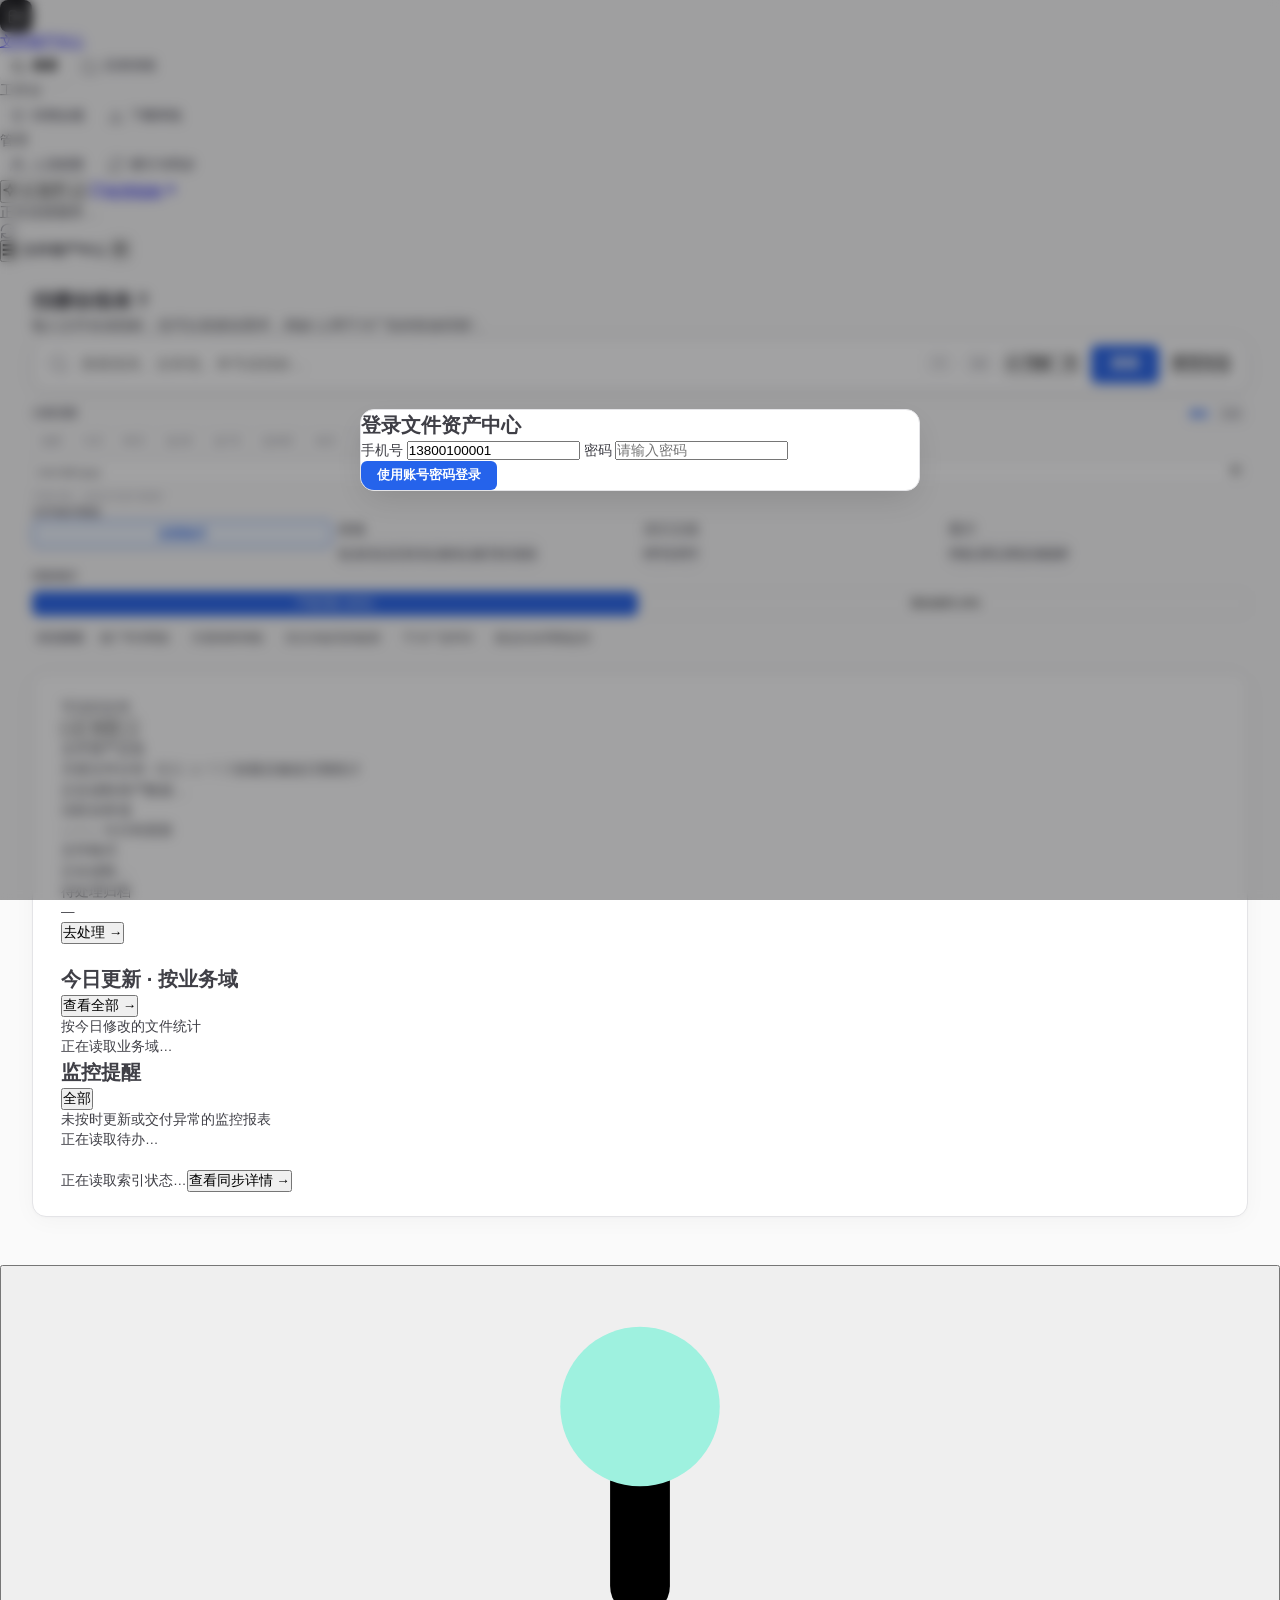
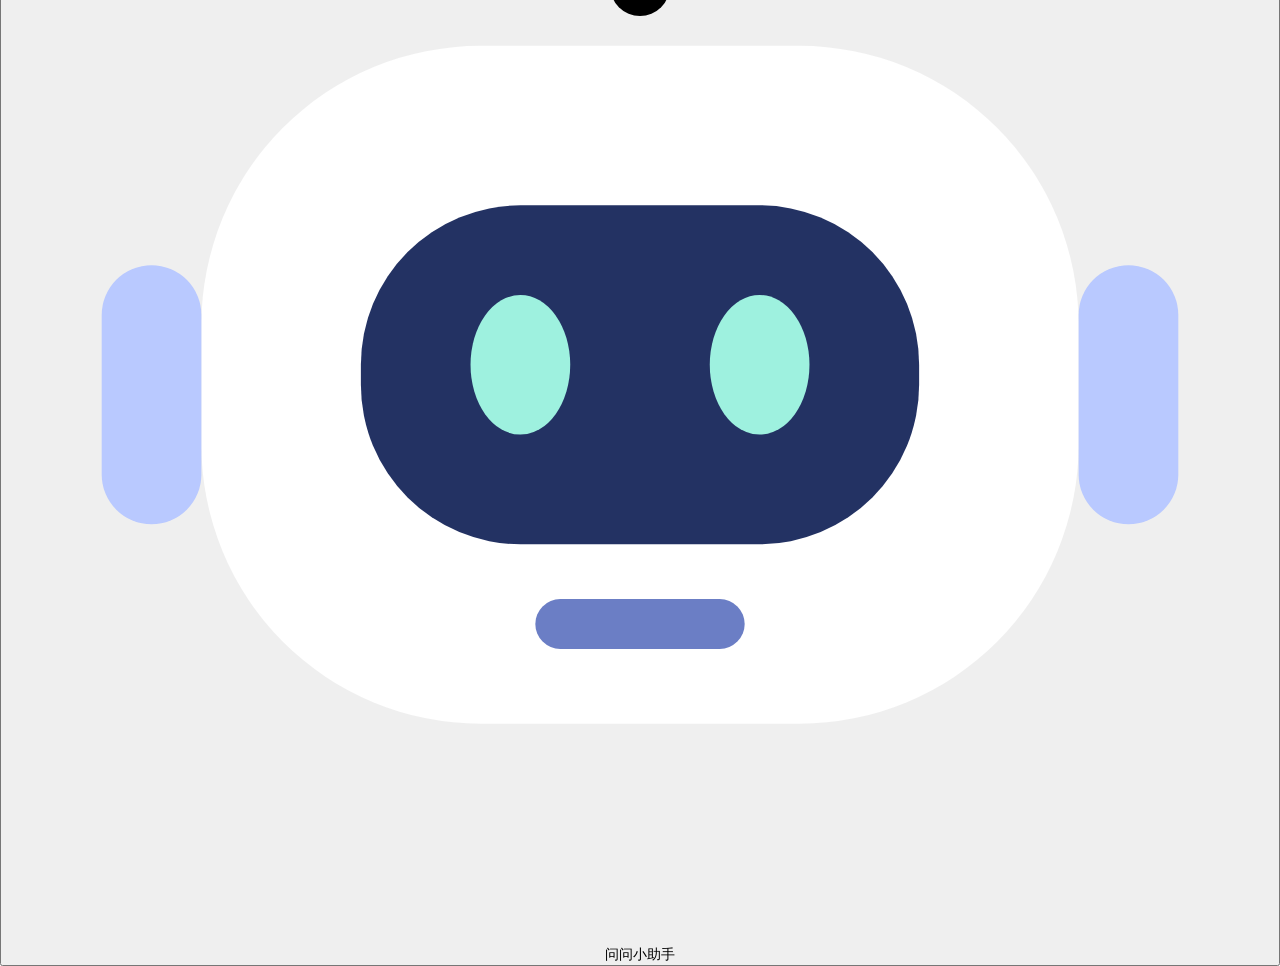
==== fast_file_finder/static/index.html @ 2db3a5d5 "refactor: 合并成员名单并按授权工作拆分人员权限页" ====
<!DOCTYPE html>
<html lang="zh-CN">
<head>
<meta charset="utf-8">
<meta name="viewport" content="width=device-width,initial-scale=1">
<title>企业文件资产中心</title>

<style>

:root {
  --canvas: #FAFAFA;
  --surface: #FFFFFF;
  --surface-subtle: #F4F4F5;
  --surface-hover: #F4F4F5;

  --ink: #18181B;
  --ink-secondary: #3F3F46;
  --muted: #71717A;
  --subtle: #A1A1AA;
  --faint: #D4D4D8;

  --line: #E4E4E7;
  --line-strong: #D4D4D8;
  --line-focus: var(--brand);

  --brand: #2563EB;
  --brand-hover: #1D4ED8;
  --brand-subtle: #EFF6FF;
  --brand-ring: rgba(37, 99, 235, 0.14);

  --success: #16A34A;
  --success-subtle: #F0FDF4;
  --success-line: #BBF7D0;

  --warning: #D97706;
  --warning-subtle: #FFFBEB;
  --warning-line: #FDE68A;

  --danger: #DC2626;
  --danger-subtle: #FEF2F2;
  --danger-line: #FECACA;

  --neutral-subtle: #F4F4F5;
  --neutral-line: #E4E4E7;

  --shadow-sm: 0 1px 2px rgba(0, 0, 0, 0.05);
  --shadow-md: 0 2px 8px rgba(0, 0, 0, 0.06);
  --shadow-lg: 0 12px 32px -8px rgba(0, 0, 0, 0.14);

  --radius-sm: 6px;
  --radius-md: 10px;
  --radius-lg: 14px;

  --font-sans: 'Inter', -apple-system, BlinkMacSystemFont, "Segoe UI", Roboto, "PingFang SC", "Microsoft YaHei", sans-serif;
  --font-mono: 'JetBrains Mono', SFMono-Regular, Menlo, Monaco, Consolas, monospace;
}

* { box-sizing: border-box; margin: 0; padding: 0; }
html, body {
  min-height: 100vh;
  background-color: var(--canvas);
  font-family: var(--font-sans);
  color: var(--ink-secondary);
  font-size: 13.5px;
  line-height: 1.5;
  -webkit-font-smoothing: antialiased;
}

button, input, select, textarea { font-family: inherit; font-size: inherit; outline: none; }
button { cursor: pointer; transition: all 0.12s ease; }
button:disabled { cursor: not-allowed; opacity: 0.5; }

/* 页面统一骨架 */
.app-root {
  min-height: 100vh;
  display: flex;
  flex-direction: column;
}

/* 1. 现代化极简顶栏 Header (56px, Linear/Vercel 级通透设计) */
.topbar {
  height: 56px;
  min-height: 56px;
  background: rgba(255, 255, 255, 0.9);
  backdrop-filter: blur(16px);
  -webkit-backdrop-filter: blur(16px);
  border-bottom: 1px solid var(--line);
  display: flex;
  align-items: center;
  justify-content: space-between;
  padding: 0 32px;
  position: sticky;
  top: 0;
  z-index: 90;
  box-shadow: 0 1px 3px rgba(15, 23, 42, 0.03);
}
.topbar-brand {
  display: flex;
  align-items: center;
  gap: 12px;
  user-select: none;
}
.brand-logo {
  width: 32px;
  height: 32px;
  background: linear-gradient(135deg, #18181B, #18181B);
  color: #FFF;
  border-radius: 8px;
  display: flex;
  align-items: center;
  justify-content: center;
  font-weight: 800;
  font-size: 14px;
  box-shadow: 0 2px 6px rgba(15, 23, 42, 0.18);
}
.brand-info h1 {
  font-size: 14px;
  font-weight: 700;
  color: var(--ink);
  letter-spacing: -0.2px;
}
.brand-info p {
  font-size: 11px;
  color: var(--muted);
}

/* 顶部唯一主导航 (Segmented Control) */
.nav-mode-tabs {
  display: flex;
  align-items: center;
  background: #EEF2F6;
  padding: 4px;
  border-radius: var(--radius-md);
  border: 1px solid var(--line);
  gap: 3px;
}
.nav-mode-btn {
  padding: 6px 16px;
  font-size: 12.5px;
  font-weight: 600;
  color: var(--muted);
  border: none;
  background: transparent;
  border-radius: var(--radius-sm);
  display: inline-flex;
  align-items: center;
  gap: 6px;
  position: relative;
  transition: all 0.15s ease;
}
.nav-mode-btn:hover { color: var(--ink); }
.nav-mode-btn.active {
  background: #FFFFFF;
  color: var(--brand);
  font-weight: 700;
  box-shadow: 0 2px 8px rgba(15, 23, 42, 0.06);
}
.nav-dot-badge {
  width: 6px; height: 6px;
  border-radius: 50%;
  background: var(--danger);
}

/* 顶栏右侧状态与操作 */
.topbar-actions {
  display: flex;
  align-items: center;
  gap: 12px;
}
.server-status-pill {
  display: inline-flex;
  align-items: center;
  gap: 6px;
  padding: 4px 10px;
  border-radius: 20px;
  font-size: 11.5px;
  font-weight: 600;
  background: var(--success-subtle);
  color: var(--success);
  border: 1px solid var(--success-line);
}
.status-indicator-dot {
  width: 7px; height: 7px;
  border-radius: 50%;
  background: var(--success);
  box-shadow: 0 0 0 2px rgba(5, 150, 105, 0.25);
}
.status-refresh-icon {
  border: none; background: transparent; color: var(--success); display: flex; align-items: center; cursor: pointer;
}
.btn-ai-header {
  height: 32px;
  padding: 0 12px;
  border-radius: var(--radius-sm);
  background: linear-gradient(135deg, #18181B, #18181B);
  color: #FFF;
  border: none;
  font-size: 12px;
  font-weight: 600;
  display: inline-flex;
  align-items: center;
  gap: 6px;
  cursor: pointer;
  box-shadow: 0 2px 6px rgba(15, 23, 42, 0.15);
  transition: all 0.15s;
}
.btn-ai-header:hover {
  transform: translateY(-1px);
  box-shadow: 0 4px 12px rgba(15, 23, 42, 0.25);
}
.btn-ai-header kbd {
  font-size: 10px;
  font-family: var(--font-mono);
  background: rgba(255, 255, 255, 0.18);
  padding: 1px 5px;
  border-radius: 4px;
}
.user-pill {
  display: inline-flex;
  align-items: center;
  gap: 6px;
  padding: 4px 12px;
  background: #FFFFFF;
  border: 1px solid var(--line);
  border-radius: 20px;
  font-size: 11.5px;
  box-shadow: var(--shadow-sm);
}
.user-avatar {
  width: 20px; height: 20px;
  border-radius: 50%;
  background: var(--brand);
  color: #FFF;
  display: flex;
  align-items: center;
  justify-content: center;
  font-size: 10px;
  font-weight: 700;
}
.user-role { font-size: 10px; color: var(--muted); background: #E4E4E7; padding: 1px 6px; border-radius: 4px; }
.user-logout { border: none; background: transparent; color: var(--muted); cursor: pointer; font-size: 11px; }
.user-logout:hover { color: var(--danger); }

/* 2. 主视口 Shell (自适应宽幅与呼吸感) */
.shell {
  flex: 1;
  display: flex;
  flex-direction: column;
  padding: 24px 32px 48px 32px;
  max-width: 1400px;
  width: 100%;
  margin: 0 auto;
}
.hidden { display: none !important; }

/* 3. 首页 · 智能搜索区 (Hero Focus 居中通栏) */
.search-hero-wrap {
  display: flex;
  flex-direction: column;
  gap: 12px;
  width: 100%;
  margin-bottom: 24px;
}
.command-search-frame {
  position: relative;
  height: 54px;
  background: #FFFFFF;
  border: 1px solid var(--line-strong);
  border-radius: var(--radius-lg);
  padding: 0 16px;
  display: flex;
  align-items: center;
  gap: 12px;
  box-shadow: 0 4px 20px -2px rgba(15, 23, 42, 0.05), 0 1px 3px rgba(15, 23, 42, 0.03);
  transition: all 0.2s ease;
}
.command-search-frame:focus-within {
  border-color: var(--line-focus);
  box-shadow: 0 0 0 4px var(--brand-ring), 0 8px 24px -4px rgba(37, 99, 235, 0.12);
}
.search-prefix-icon {
  width: 20px; height: 20px;
  fill: none;
  stroke: var(--subtle);
  stroke-width: 2;
  stroke-linecap: round;
  stroke-linejoin: round;
  flex-shrink: 0;
}
#q {
  flex: 1;
  border: none;
  background: transparent;
  font-size: 15px;
  font-family: inherit;
  color: var(--ink);
  font-weight: 500;
}
.search-clear {
  padding: 3px 7px;
  font-size: 11px;
  background: var(--surface-subtle);
  color: var(--subtle);
  border-radius: 4px;
  border: none;
  cursor: pointer;
}
.kbd-badge {
  font-family: var(--font-mono);
  font-size: 11px;
  padding: 3px 7px;
  background: var(--surface-subtle);
  border: 1px solid var(--line);
  border-radius: 5px;
  color: var(--muted);
  cursor: pointer;
}
.btn-filter-toggle {
  height: 36px;
  padding: 0 12px;
  border-radius: var(--radius-sm);
  border: 1px solid var(--line);
  background: var(--surface-subtle);
  color: var(--ink-secondary);
  font-size: 12px;
  font-weight: 600;
  display: inline-flex;
  align-items: center;
  gap: 6px;
  cursor: pointer;
  transition: all 0.12s;
}
.btn-filter-toggle svg { width: 14px; height: 14px; fill: none; stroke: currentColor; stroke-width: 2; }
.btn-filter-toggle:hover { background: #E4E4E7; }
.btn-hero-search {
  height: 38px;
  padding: 0 20px;
  border-radius: var(--radius-sm);
  background: var(--brand);
  color: #FFF;
  border: none;
  font-size: 13.5px;
  font-weight: 700;
  cursor: pointer;
  flex-shrink: 0;
  box-shadow: 0 2px 6px rgba(37, 99, 235, 0.25);
  transition: all 0.15s;
}
.btn-hero-search:hover {
  background: var(--brand-hover);
  transform: translateY(-1px);
  box-shadow: 0 4px 12px rgba(37, 99, 235, 0.35);
}

/* Filter 下拉 Popover (完整继承) */
.filter-popover {
  position: absolute;
  top: 48px;
  right: 0;
  width: 340px;
  background: #FFFFFF;
  border: 1px solid var(--line-strong);
  border-radius: var(--radius-lg);
  box-shadow: var(--shadow-lg);
  padding: 16px;
  z-index: 200;
  display: flex;
  flex-direction: column;
  gap: 12px;
}
.filter-popover-title {
  font-size: 11px;
  font-weight: 700;
  color: var(--muted);
  text-transform: uppercase;
  letter-spacing: 0.4px;
}
.filter-popover-grid {
  display: grid;
  grid-template-columns: repeat(4, 1fr);
  gap: 6px;
}
.popover-ext-btn {
  height: 28px;
  border-radius: var(--radius-sm);
  border: 1px solid var(--line);
  background: var(--surface-subtle);
  color: var(--ink-secondary);
  font-size: 11.5px;
  font-weight: 600;
}
.popover-ext-btn:hover { background: #E4E4E7; }
.popover-ext-btn.active {
  background: var(--brand-subtle);
  border-color: var(--brand);
  color: var(--brand);
  font-weight: 700;
}
.seg-pill-btn.active {
  background: var(--brand) !important;
  color: #FFF !important;
  border-color: var(--brand) !important;
}

/* 热搜推荐文字链 */
.search-prompts-bar {
  display: flex;
  align-items: center;
  gap: 10px;
  font-size: 12px;
  color: var(--subtle);
  padding: 0 4px;
  flex-wrap: wrap;
}
.prompt-label { font-size: 11.5px; color: var(--muted); font-weight: 600; flex-shrink: 0; }
.prompt-pill-link {
  background: transparent;
  border: none;
  color: var(--ink-secondary);
  cursor: pointer;
  font-size: 12px;
  padding: 2px 6px;
  border-radius: 4px;
  font-weight: 500;
  transition: all 0.12s;
}
.prompt-pill-link:hover { color: var(--brand); background: var(--brand-subtle); }

/* 4. 首页大屏文件数据统计驾驶舱 (Home Data Cockpit) */
.home-cockpit-wrap {
  background: #FFFFFF;
  border: 1px solid var(--line);
  border-radius: var(--radius-lg);
  padding: 24px 28px;
  box-shadow: 0 4px 24px -2px rgba(15, 23, 42, 0.04), 0 1px 3px rgba(15, 23, 42, 0.02);
  display: flex;
  flex-direction: column;
  gap: 20px;
  width: 100%;
}
.cockpit-header-bar {
  display: flex;
  align-items: center;
  justify-content: space-between;
}
.cockpit-title-group {
  display: flex;
  align-items: center;
  gap: 12px;
  flex-wrap: wrap;
}
.cockpit-badge {
  background: var(--brand-subtle);
  color: var(--brand);
  font-size: 11.5px;
  font-weight: 700;
  padding: 3px 9px;
  border-radius: 6px;
}
.cockpit-heading {
  font-size: 16px;
  font-weight: 800;
  color: var(--ink);
  letter-spacing: -0.3px;
}
.cockpit-sub {
  font-size: 12px;
  color: var(--muted);
}
.cockpit-actions {
  display: flex;
  gap: 8px;
}

/* 4 大核心 KPI 指标卡 (自适应横向分布，min-width: 0 杜绝截断) */
.cockpit-kpi-deck {
  display: grid;
  grid-template-columns: repeat(4, 1fr);
  gap: 16px;
  width: 100%;
}
.cockpit-kpi-card {
  min-width: 0;
  background: var(--surface);
  border: 1px solid var(--line);
  border-radius: var(--radius-md);
  padding: 18px;
  display: block;
  position: relative;
  overflow: hidden;
  box-shadow: var(--shadow-sm);
  transition: border-color 0.15s ease, background 0.15s ease;
}
.cockpit-kpi-card:hover {
  background: var(--surface);
  border-color: var(--line-strong);
  box-shadow: var(--shadow-sm);
  transform: none;
}
.cockpit-kpi-card::before { display: none; }

.kpi-card-inner {
  display: block;
  width: 100%;
  min-width: 0;
  padding-right: 38px;
}
.kpi-icon-pill {
  position: absolute;
  top: 18px;
  right: 18px;
  width: 30px;
  height: 30px;
  border-radius: 8px;
  display: flex;
  align-items: center;
  justify-content: center;
  background: var(--surface-subtle);
  color: var(--ink-secondary);
  flex-shrink: 0;
}
.kpi-icon-pill .icon { width: 15px; height: 15px; }
.kpi-title-text {
  font-size: 12px;
  font-weight: 500;
  color: var(--muted);
  white-space: nowrap;
}
.kpi-value-text {
  font-size: 26px;
  font-weight: 700;
  color: var(--ink);
  font-variant-numeric: tabular-nums;
  letter-spacing: -0.5px;
  line-height: 1.2;
  margin-top: 8px;
}
.kpi-sub-text {
  font-size: 11.5px;
  color: var(--subtle);
  margin-top: 6px;
  white-space: nowrap;
  overflow: hidden;
  text-overflow: ellipsis;
}

/* ECharts 图表容器 */
.cockpit-charts-grid {
  display: grid;
  grid-template-columns: 1.55fr 1fr;
  gap: 18px;
  width: 100%;
}
.chart-card-panel {
  min-width: 0;
  overflow: hidden;
  background: #FAFAFA;
  border: 1px solid var(--line);
  border-radius: var(--radius-lg);
  padding: 16px 18px;
  display: flex;
  flex-direction: column;
}
.chart-card-header {
  display: flex;
  align-items: center;
  justify-content: space-between;
  margin-bottom: 10px;
}
.chart-card-title {
  font-size: 13px;
  font-weight: 700;
  color: var(--ink);
  display: flex;
  align-items: center;
  gap: 6px;
}
.chart-hint-tag {
  font-size: 11px;
  color: var(--brand);
  background: var(--brand-subtle);
  padding: 3px 8px;
  border-radius: 999px;
  border: none;
  font-weight: 600;
  display: inline-flex;
  align-items: center;
  gap: 3px;
  white-space: nowrap;
}
.chart-hint-tag .icon { width: 11px; height: 11px; }

/* 直达矩阵卡片 (双行排版，彻底消除单行省略号) */
.cockpit-matrix-section {
  display: flex;
  flex-direction: column;
  gap: 12px;
}
.matrix-title {
  font-size: 12px;
  font-weight: 700;
  color: var(--ink);
}
.matrix-grid {
  display: grid;
  grid-template-columns: repeat(6, 1fr);
  gap: 10px;
  width: 100%;
}
.matrix-card-item {
  background: var(--surface);
  border: 1px solid var(--line);
  border-radius: var(--radius-md);
  padding: 10px 12px;
  display: flex;
  flex-direction: column;
  gap: 4px;
  cursor: pointer;
  transition: border-color 0.15s ease, background 0.15s ease;
  min-width: 0;
}
.matrix-card-item:hover {
  background: var(--surface-subtle);
  border-color: var(--line-strong);
  box-shadow: none;
  transform: none;
}
.matrix-item-left {
  display: flex;
  align-items: center;
  gap: 6px;
  min-width: 0;
}
.matrix-badge-icon { font-size: 13px; flex-shrink: 0; }
.matrix-item-name {
  font-size: 12px;
  font-weight: 700;
  color: var(--ink);
  white-space: nowrap;
  overflow: hidden;
  text-overflow: ellipsis;
}
.matrix-item-count {
  font-size: 11px;
  font-family: var(--font-mono);
  color: var(--muted);
  font-weight: 500;
  margin-left: 19px;
  font-variant-numeric: tabular-nums;
}

/* 5. 检索结果工作台 (Master-Detail 双流工业布局) */
.search-workspace-layout {
  display: flex;
  flex-direction: column;
  gap: 16px;
  width: 100%;
}
.search-status-bar {
  height: 42px;
  background: #FFFFFF;
  border: 1px solid var(--line);
  border-radius: var(--radius-md);
  padding: 0 18px;
  display: flex;
  align-items: center;
  justify-content: space-between;
  box-shadow: var(--shadow-sm);
}
.status-left {
  display: flex;
  align-items: center;
  gap: 12px;
  font-size: 12.5px;
  color: var(--muted);
}
.status-dot {
  width: 7px; height: 7px;
  border-radius: 50%;
  background: var(--success);
}
.timing-badge {
  font-family: var(--font-mono);
  color: var(--success);
  font-weight: 700;
}
.btn-back-cockpit {
  padding: 5px 12px;
  border-radius: var(--radius-sm);
  background: var(--surface-subtle);
  border: 1px solid var(--line);
  color: var(--ink-secondary);
  font-size: 12px;
  font-weight: 700;
  cursor: pointer;
  transition: all 0.12s;
}
.btn-back-cockpit:hover { background: #E4E4E7; color: var(--brand); }

/* Master-Detail 并排核心网格 */
.master-detail-grid {
  display: grid;
  grid-template-columns: minmax(0, 1.35fr) minmax(400px, 1fr);
  gap: 20px;
  align-items: start;
}
.results-stream-pane {
  display: flex;
  flex-direction: column;
  min-width: 0;
}
.inspector-detail-pane {
  display: flex;
  flex-direction: column;
  gap: 16px;
  min-width: 0;
}

/* 结果面板 */
.panel {
  background: #FFFFFF;
  border: 1px solid var(--line);
  border-radius: var(--radius-lg);
  box-shadow: var(--shadow-sm);
  overflow: hidden;
}
.results-header {
  padding: 14px 20px;
  border-bottom: 1px solid var(--line);
  display: flex;
  align-items: center;
  justify-content: space-between;
  gap: 12px;
  flex-wrap: wrap;
}
.results-header h3 {
  font-size: 13.5px;
  font-weight: 700;
  color: var(--ink);
}

/* 紧凑 60px 结果行 + 悬浮微动作胶囊 */
.result-card {
  min-height: 60px;
  display: grid;
  grid-template-columns: 36px minmax(0, 1fr) auto;
  column-gap: 14px;
  align-items: center;
  padding: 10px 16px;
  border-bottom: 1px solid var(--line);
  background: #FFFFFF;
  position: relative;
  cursor: pointer;
  transition: background 0.1s;
}
.result-card:hover { background: var(--canvas); }
.result-card.selected { background: var(--brand-subtle); }
.result-card.selected::before {
  content: '';
  position: absolute;
  left: 0;
  top: 10px;
  bottom: 10px;
  width: 3px;
  background: var(--brand);
  border-radius: 0 2px 2px 0;
}
.file-badge-icon {
  width: 36px;
  height: 24px;
  border-radius: 4px;
  display: flex;
  align-items: center;
  justify-content: center;
  font-size: 10px;
  font-weight: 700;
  font-family: var(--font-mono);
  margin-right: 14px;
  flex-shrink: 0;
}
.file-badge-icon.xlsx, .file-badge-icon.xls { background: #E6F4EA; color: #137333; }
.file-badge-icon.csv { background: #E8F0FE; color: #1A73E8; }
.file-badge-icon.other { background: #F1F3F4; color: #5F6368; }

.card-main {
  flex: 1;
  min-width: 0;
  display: flex;
  flex-direction: column;
  justify-content: center;
  gap: 2px;
}
.card-title-row {
  display: flex;
  align-items: center;
  gap: 8px;
  white-space: nowrap;
  overflow: hidden;
  min-width: 0;
}
.card-file-name {
  font-size: 13.5px;
  font-weight: 600;
  color: var(--ink);
  overflow: hidden;
  text-overflow: ellipsis;
  white-space: nowrap;
  min-width: 0;
  flex: 0 1 auto;
}
.result-card.selected .card-file-name { color: var(--brand); }
.badge-real-data {
  padding: 1px 6px;
  border-radius: 4px;
  font-size: 9.5px;
  font-weight: 700;
  background: #DCFCE7;
  color: #15803D;
  flex-shrink: 0;
}
.score-badge {
  padding: 1px 5px;
  border-radius: 3px;
  font-size: 9px;
  font-weight: 600;
  background: #F4F4F5;
  color: var(--muted);
  flex-shrink: 0;
}
.card-path-row {
  font-size: 11px;
  color: var(--subtle);
  white-space: nowrap;
  overflow: hidden;
  text-overflow: ellipsis;
  font-family: var(--font-mono);
}
.card-meta-row {
  display: flex;
  align-items: center;
  gap: 12px;
  font-size: 11.5px;
  color: var(--muted);
  white-space: nowrap;
  overflow: hidden;
  text-overflow: ellipsis;
}
.meta-time-badge { margin-left: 3px; color: var(--subtle); }
.match-tag { color: var(--subtle); font-size: 11px; }

/* 行尾操作列（固定图标位，不遮挡文件名） */
.card-actions {
  display: flex;
  align-items: center;
  gap: 2px;
  flex-shrink: 0;
  opacity: 0.55;
  transition: opacity 0.12s ease;
}
.result-card:hover .card-actions, .result-card:focus-within .card-actions, .result-card.selected .card-actions { opacity: 1; }
.card-actions button {
  width: 28px;
  height: 28px;
  padding: 0;
  display: inline-flex;
  align-items: center;
  justify-content: center;
  font-size: 11px;
  font-weight: 600;
  border-radius: var(--radius-sm);
  border: none;
  background: transparent;
  color: var(--muted);
  white-space: nowrap;
}
.card-actions button:hover {
  background: var(--surface-subtle);
  color: var(--ink);
}
.card-actions .btn-action-primary {
  color: var(--brand);
}
.card-actions .btn-action-primary:hover {
  background: var(--brand-subtle);
  color: var(--brand-hover);
}

/* 6. 右侧资产画像 Inspector (Detail) */
.inspector-card {
  min-height: 440px;
  display: flex;
  flex-direction: column;
}
.inspector-empty {
  padding: 56px 24px;
  text-align: center;
  color: var(--muted);
}
.inspector-active {
  display: flex;
  flex-direction: column;
  height: 100%;
}
.inspector-header {
  padding: 16px 20px 14px 20px;
  border-bottom: 1px solid var(--line);
  background: #FAFAFA;
  display: flex;
  flex-direction: column;
  gap: 10px;
}
.inspector-title-row {
  display: flex;
  align-items: flex-start;
  justify-content: space-between;
  gap: 10px;
}
.inspector-filename {
  font-size: 14px;
  font-weight: 700;
  color: var(--ink);
  line-height: 1.35;
  word-break: break-all;
}
.inspector-expand-btn {
  padding: 3px 8px;
  border: 1px solid var(--line);
  background: #FFF;
  border-radius: 4px;
  font-size: 11px;
}
.inspector-meta-row {
  display: flex;
  align-items: center;
  gap: 8px;
  font-size: 11.5px;
  color: var(--muted);
}
.dept-pill {
  background: #E4E4E7;
  color: #3F3F46;
  padding: 2px 8px;
  border-radius: 4px;
  font-weight: 600;
}
.inspector-quick-actions {
  display: flex;
  gap: 8px;
  margin-top: 4px;
}

.inspector-kpi-deck {
  display: grid;
  grid-template-columns: repeat(3, 1fr);
  gap: 10px;
  padding: 14px 20px;
  border-bottom: 1px solid var(--line);
  background: #FFF;
}
.inspector-kpi-tile {
  background: var(--surface-subtle);
  border-radius: var(--radius-sm);
  padding: 8px 12px;
  display: flex;
  flex-direction: column;
  gap: 2px;
}
.kpi-tile-label { font-size: 10.5px; color: var(--muted); font-weight: 600; }
.kpi-tile-val { font-size: 14px; font-weight: 700; color: var(--ink); font-family: var(--font-mono); }

.inspector-tabs-wrap {
  background: #F4F4F5;
  border-bottom: 1px solid var(--line);
  padding: 0 14px;
}
.inspector-tabs-bar {
  display: flex;
  align-items: center;
  gap: 4px;
  overflow-x: auto;
}
.sheet-tab-btn {
  height: 30px;
  padding: 0 14px;
  border-radius: 4px 4px 0 0;
  border: none;
  background: transparent;
  font-size: 11.5px;
  font-weight: 600;
  color: var(--muted);
  white-space: nowrap;
}
.sheet-tab-btn.active {
  background: #FFF;
  color: var(--brand);
  font-weight: 700;
}

.inspector-table-viewport {
  flex: 1;
  max-height: 280px;
  overflow: auto;
  background: #FFF;
}
.snippet-table {
  width: 100%;
  border-collapse: collapse;
  font-size: 11px;
}
.snippet-table th {
  position: sticky;
  top: 0;
  background: var(--surface-subtle);
  padding: 6px 8px;
  font-weight: 600;
  color: var(--muted);
  border-bottom: 1px solid var(--line-strong);
  border-right: 1px solid var(--line);
  white-space: nowrap;
  text-align: left;
}
.snippet-table td {
  padding: 6px 8px;
  border-bottom: 1px solid var(--line);
  border-right: 1px solid var(--line);
  color: var(--ink-secondary);
  white-space: nowrap;
  max-width: 140px;
  overflow: hidden;
  text-overflow: ellipsis;
  font-variant-numeric: tabular-nums;
}
.snippet-table tr:hover td { background: #FAFAFA; }

/* 盘库小部件与最近更新 */
.stat-sub-panel {
  padding: 16px 20px;
}
.stat-row {
  display: flex;
  align-items: center;
  justify-content: space-between;
  padding: 7px 0;
  border-bottom: 1px solid var(--line);
}
.stat-label { font-size: 12px; color: var(--muted); font-weight: 500; }
.stat-value { font-family: var(--font-mono); font-size: 13.5px; font-weight: 700; color: var(--ink); }

/* 7. 现代全高抽屉式 AI 助手浮层 (带全屏暗色毛玻璃遮罩，默认 100% 隐藏，绝不遮挡顶栏) */
.ai-drawer-overlay {
  position: fixed;
  inset: 0;
  background: rgba(15, 23, 42, 0.45);
  backdrop-filter: blur(8px);
  -webkit-backdrop-filter: blur(8px);
  z-index: 999;
  display: flex;
  justify-content: flex-end;
  transition: opacity 0.2s ease;
}
.ai-drawer-overlay.hidden {
  display: none !important;
}
.ai-slide-drawer {
  width: 460px;
  max-width: 90vw;
  height: 100vh;
  background: #FFFFFF;
  box-shadow: -10px 0 40px rgba(15, 23, 42, 0.18);
  display: flex;
  flex-direction: column;
  animation: slideInRight 0.2s cubic-bezier(0.16, 1, 0.3, 1);
  position: relative;
}
@keyframes slideInRight {
  from { transform: translateX(100%); }
  to { transform: translateX(0); }
}
.ai-drawer-header {
  padding: 16px 20px;
  background: linear-gradient(135deg, #18181B, #18181B);
  color: #FFF;
  display: flex;
  align-items: center;
  justify-content: space-between;
}
.ai-drawer-title-group {
  display: flex;
  align-items: center;
  gap: 10px;
}
.ai-star-badge {
  width: 32px;
  height: 32px;
  background: rgba(255, 255, 255, 0.12);
  border-radius: 8px;
  display: flex;
  align-items: center;
  justify-content: center;
  font-size: 18px;
}
.ai-header-title { font-size: 14px; font-weight: 700; color: #FFF; }
.ai-header-sub { font-size: 10.5px; color: #A1A1AA; margin-top: 1px; }
.ai-header-actions { display: flex; align-items: center; gap: 8px; }
.ai-head-btn {
  background: rgba(255, 255, 255, 0.15);
  color: #FFF;
  border: none;
  padding: 4px 10px;
  border-radius: 5px;
  font-size: 11px;
  font-weight: 600;
}
.ai-head-close-btn {
  background: transparent;
  color: #A1A1AA;
  border: none;
  font-size: 16px;
  padding: 2px 6px;
  cursor: pointer;
}
.ai-head-close-btn:hover { color: #FFF; }

.ai-drawer-body {
  flex: 1;
  overflow-y: auto;
  padding: 20px;
  display: flex;
  flex-direction: column;
  gap: 14px;
  background: #FAFAFA;
}
.ai-drawer-footer {
  padding: 14px 20px;
  background: #FFFFFF;
  border-top: 1px solid var(--line);
  display: flex;
  gap: 8px;
}

/* 8. 组织目录树、归档合规、权限、审批视图 (完整继承样式) */
.catalog-shell { display: flex; flex-direction: column; gap: 18px; width: 100%; }
.catalog-kpi-grid { display: grid; grid-template-columns: repeat(5, 1fr); gap: 16px; }
.catalog-kpi-card {
  background: #FFFFFF; border: 1px solid var(--line); border-radius: var(--radius-lg);
  padding: 16px 18px; display: flex; gap: 14px; box-shadow: var(--shadow-sm);
}
.kpi-icon-wrap {
  width: 42px; height: 42px; border-radius: 10px; display: flex; align-items: center; justify-content: center; font-size: 20px; flex-shrink: 0;
}
.kpi-icon-blue { background: #EFF6FF; }
.kpi-icon-green { background: #ECFDF5; }
.kpi-icon-purple { background: #F5F3FF; }
.kpi-icon-orange { background: #FFFBEB; }
.kpi-label { font-size: 12px; color: var(--muted); font-weight: 600; }
.kpi-value { font-size: 22px; font-weight: 800; color: var(--ink); font-family: var(--font-mono); }
.kpi-sub { font-size: 11.5px; color: var(--subtle); }

.catalog-main-layout { display: grid; grid-template-columns: 340px 1fr; gap: 18px; align-items: start; }
.tree-scroll-container { max-height: 600px; overflow-y: auto; padding: 10px 14px; font-size: 12px; }
.catalog-breadcrumb-bar { padding: 12px 16px; background: var(--surface-subtle); border-bottom: 1px solid var(--line); font-size: 12.5px; color: var(--muted); }
.catalog-table-container { overflow-x: auto; }
.catalog-table { width: 100%; table-layout: fixed; border-collapse: collapse; font-size: 12px; }
.catalog-table th { background: var(--surface-subtle); padding: 10px 12px; text-align: left; font-weight: 600; color: var(--muted); border-bottom: 1px solid var(--line-strong); white-space: nowrap; }
.catalog-table td { padding: 10px 12px; border-bottom: 1px solid var(--line); overflow: hidden; }
.catalog-table tr:hover td { background: var(--surface-subtle); }
.btn-table-action { padding: 0 7px; }
.catalog-pagination-bar { padding: 12px 18px; display: flex; align-items: center; justify-content: space-between; font-size: 12px; color: var(--muted); }

.archive-kpi-grid { display: grid; grid-template-columns: repeat(5, 1fr); gap: 14px; }
.filter-tabs-group { display: flex; gap: 8px; margin: 14px 0; }
.archive-task-grid { display: grid; grid-template-columns: repeat(auto-fill, minmax(290px, 1fr)); gap: 14px; }

/* 9. 模态框全量质感统一 */
.modal-overlay {
  position: fixed; inset: 0; background: rgba(15, 23, 42, 0.45); backdrop-filter: blur(6px);
  z-index: 1000; display: flex; align-items: center; justify-content: center; padding: 24px;
}
.modal-window, .modal-card {
  background: #FFFFFF; border-radius: var(--radius-lg); border: 1px solid var(--line);
  box-shadow: var(--shadow-lg); width: 100%; max-width: 560px; display: flex; flex-direction: column; overflow: hidden;
}
.modal-header, .modal-title { padding: 16px 22px; border-bottom: 1px solid var(--line); font-size: 14px; font-weight: 700; color: var(--ink); display: flex; justify-content: space-between; align-items: center; }
.modal-body { padding: 22px; display: flex; flex-direction: column; gap: 14px; max-height: 75vh; overflow-y: auto; }
.modal-btns { padding: 14px 22px; background: var(--surface-subtle); border-top: 1px solid var(--line); display: flex; align-items: center; justify-content: flex-end; gap: 8px; }
.btn-action-primary { background: var(--brand); color: #FFF; border: none; padding: 6px 16px; border-radius: var(--radius-sm); font-size: 12.5px; font-weight: 700; }
.btn-action-secondary { background: #FFF; color: var(--ink-secondary); border: 1px solid var(--line); padding: 6px 16px; border-radius: var(--radius-sm); font-size: 12.5px; font-weight: 600; }

/* ===== Quiet Data Utility 基础层 ===== */
/* 全局排印：数值 tabular-nums */
body, input, select, textarea { font-variant-numeric: tabular-nums; }
.stat-value, .kpi-value, .kpi-value-text, .kpi-tile-val, .page-info strong, .timing-badge { font-variant-numeric: tabular-nums; }

/* :focus-visible 全局规范 */
:focus-visible { outline: 2px solid var(--brand); outline-offset: 2px; }
button:focus:not(:focus-visible) { outline: none; }

/* SVG Sprite 图标系统 */
.icon { width: 16px; height: 16px; fill: none; stroke: currentColor; stroke-width: 2; stroke-linecap: round; stroke-linejoin: round; flex-shrink: 0; display: inline-block; vertical-align: -2px; }
.icon-sm { width: 13px; height: 13px; }
.icon-lg { width: 20px; height: 20px; }

/* KPI 统一新规范（驾驶舱 + 各视图通用） */
.cockpit-kpi-card, .catalog-kpi-card {
  background: var(--surface);
  border: 1px solid var(--line);
  border-radius: var(--radius-md);
  box-shadow: var(--shadow-sm);
  padding: 16px;
  transition: border-color 0.12s ease;
}
.cockpit-kpi-card { position: relative; padding: 14px 16px; }
.cockpit-kpi-card:hover, .catalog-kpi-card:hover { border-color: var(--line-strong); }
.cockpit-kpi-card::before { content: none; }
.kpi-icon-pill, .kpi-icon-wrap {
  width: 40px; height: 40px; border-radius: 8px;
  background: var(--surface-subtle);
  display: flex; align-items: center; justify-content: center;
  flex-shrink: 0; font-size: 0; color: var(--ink-secondary);
}
/* 首页 KPI：图标移到右上角，数值成为视觉主体 */
.cockpit-kpi-card .kpi-icon-pill {
  position: absolute; top: 14px; right: 14px;
  width: 26px; height: 26px; border-radius: 8px;
}
.cockpit-kpi-card .kpi-card-inner { display: block; padding-right: 32px; }
.kpi-icon-pill .icon, .kpi-icon-wrap .icon { width: 18px; height: 18px; }
.cockpit-kpi-card .kpi-icon-pill .icon { width: 15px; height: 15px; }
.kpi-title-text, .kpi-label, .kpi-label-text { font-size: 12px; font-weight: 500; color: var(--muted); }
.kpi-value-text, .kpi-value { font-size: 20px; font-weight: 700; color: var(--ink); font-family: var(--font-sans); line-height: 1.25; margin-top: 2px; font-variant-numeric: tabular-nums; }
.cockpit-kpi-card .kpi-value-text { font-size: 22px; letter-spacing: -0.5px; margin-top: 6px; }
.kpi-sub-text, .kpi-sub { font-size: 12px; font-weight: 400; color: var(--subtle); margin-top: 2px; }
.cockpit-kpi-card .kpi-sub-text { margin-top: 4px; font-size: 11.5px; padding-right: 20px; }

/* 查看明细可感知：右下角查看明细指示 + hover 反馈 */
.kpi-drill-tag {
  position: absolute; right: 14px; bottom: 12px;
  display: inline-flex; align-items: center; gap: 3px;
  font-size: 10.5px; font-weight: 600; color: var(--subtle);
  pointer-events: none; transition: color 0.15s ease;
}
.kpi-drill-tag .icon { width: 11px; height: 11px; transition: transform 0.15s ease; }
.cockpit-kpi-card:hover { border-color: var(--brand); box-shadow: var(--shadow-md); }
.cockpit-kpi-card:hover .kpi-drill-tag { color: var(--brand); }
.cockpit-kpi-card:hover .kpi-drill-tag .icon { transform: translateX(3px); }
.kpi-value.danger, .kpi-value-text.danger { color: var(--danger); }
/* 今日更新脉冲点 */
.pulse-dot-sm { display: inline-block; width: 6px; height: 6px; border-radius: 50%; background: var(--success); margin-left: 6px; vertical-align: 2px; animation: pulseSoft 2s ease-in-out infinite; }
@keyframes pulseSoft { 0%,100% { opacity: 1; } 50% { opacity: 0.35; } }

/* Segmented active 文字改 --ink */
.nav-mode-btn.active { color: var(--ink); }

/* 服务状态 pill 降级中性 */
.server-status-pill { background: var(--neutral-subtle); color: var(--muted); border: 1px solid var(--neutral-line); font-weight: 500; }
.status-indicator-dot { width: 7px; height: 7px; border-radius: 50%; background: var(--success); box-shadow: none; }
.status-refresh-icon { color: var(--muted); }

/* Toast 通知（补齐定义） */
.toast-container { position: fixed; bottom: 24px; left: 50%; transform: translateX(-50%); z-index: 1200; display: flex; flex-direction: column; align-items: center; gap: 8px; pointer-events: none; }
.toast-pill { display: inline-flex; align-items: center; gap: 8px; padding: 9px 14px; background: var(--surface); border: 1px solid var(--line); border-radius: var(--radius-md); box-shadow: var(--shadow-md); font-size: 12.5px; color: var(--ink-secondary); pointer-events: auto; animation: toastIn 0.18s ease; max-width: 420px; }
.toast-pill .icon { width: 14px; height: 14px; }
.toast-success { border-color: var(--success-line); }
.toast-success .icon { color: var(--success); }
.toast-error { border-color: var(--danger-line); }
.toast-error .icon { color: var(--danger); }
.toast-warn { border-color: var(--warning-line); }
.toast-warn .icon { color: var(--warning); }
.toast-info .icon { color: var(--muted); }
.toast-hiding { opacity: 0; transition: opacity 0.2s ease; }
@keyframes toastIn { from { opacity: 0; transform: translateY(-4px); } to { opacity: 1; transform: none; } }

/* 骨架屏与加载动画（补齐定义） */
.skeleton-box { background: linear-gradient(90deg, var(--surface-subtle) 25%, #EBEBEF 37%, var(--surface-subtle) 63%); background-size: 400% 100%; animation: skeletonFlow 1.4s ease infinite; border-radius: var(--radius-sm); }
@keyframes skeletonFlow { 0% { background-position: 100% 0; } 100% { background-position: 0 0; } }
.spinner-anim { display: inline-block; width: 14px; height: 14px; border: 2px solid var(--line-strong); border-top-color: transparent; border-radius: 50%; animation: spin 0.8s linear infinite; vertical-align: -2px; }
@keyframes spin { to { transform: rotate(360deg); } }
.skeleton-task-card { background: var(--surface); border: 1px solid var(--line); border-radius: var(--radius-md); padding: 16px; display: flex; flex-direction: column; gap: 8px; }

/* 分页条（补齐定义） */
.pagination-bar { display: flex; align-items: center; justify-content: space-between; padding: 12px 18px; font-size: 12px; color: var(--muted); flex-wrap: wrap; gap: 8px; }
.page-actions { display: flex; align-items: center; gap: 4px; flex-wrap: wrap; }
.page-btn { min-width: 28px; height: 28px; padding: 0 8px; border: 1px solid var(--line); background: var(--surface); color: var(--ink-secondary); border-radius: var(--radius-sm); font-size: 12px; font-weight: 500; display: inline-flex; align-items: center; justify-content: center; }
.page-btn:hover:not(:disabled) { border-color: var(--line-strong); background: var(--surface-subtle); }
.page-btn.active { background: var(--brand); border-color: var(--brand); color: #FFF; font-weight: 600; }
.page-btn:disabled { opacity: 0.45; cursor: not-allowed; }

/* 组织树（补齐定义） */
.tree-node-row { display: flex; align-items: center; gap: 6px; padding: 5px 8px; border-radius: var(--radius-sm); cursor: pointer; font-size: 12px; color: var(--ink-secondary); }
.tree-node-row:hover { background: var(--surface-subtle); }
.tree-node-row.selected { background: var(--brand-subtle); color: var(--brand); font-weight: 600; }
.tree-node-row.selected .badge-file-count { color: var(--brand); }
.tree-toggle-arrow { font-size: 9px; color: var(--muted); width: 16px; height: 16px; text-align: center; transition: transform 0.12s ease, color 0.12s ease, background 0.12s ease; display: inline-flex; align-items: center; justify-content: center; cursor: pointer; border-radius: 4px; }
.tree-toggle-arrow:hover { background: var(--surface-subtle); color: var(--brand); }
.tree-toggle-arrow.expanded { transform: rotate(90deg); }
.tree-toggle-arrow.leaf { visibility: hidden; }
.tree-node-icon { font-size: 13px; display: inline-flex; }
.tree-node-title { flex: 1; min-width: 0; overflow: hidden; text-overflow: ellipsis; white-space: nowrap; }
.badge-file-count { font-size: 11px; font-family: var(--font-mono); color: var(--muted); font-variant-numeric: tabular-nums; flex-shrink: 0; }
.badge-today-add { display: inline-flex; align-items: center; gap: 4px; font-size: 10.5px; color: var(--success); background: var(--success-subtle); border: 1px solid var(--success-line); padding: 1px 6px; border-radius: 4px; flex-shrink: 0; }
.badge-today-zero { font-size: 10.5px; color: var(--subtle); flex-shrink: 0; }
.pulse-green { width: 6px; height: 6px; border-radius: 50%; background: var(--success); display: inline-block; animation: pulseSoft 2s ease-in-out infinite; }

/* 目录面板与工具（补齐定义） */
.catalog-panel { background: var(--surface); border: 1px solid var(--line); border-radius: var(--radius-lg); overflow: hidden; box-shadow: var(--shadow-sm); }
.catalog-panel-header { padding: 14px 16px; border-bottom: 1px solid var(--line); display: flex; align-items: center; justify-content: space-between; gap: 10px; }
.catalog-panel-title { font-size: 13px; font-weight: 700; color: var(--ink); display: flex; align-items: center; gap: 6px; }
.catalog-panel-sub { font-size: 11.5px; color: var(--muted); margin-top: 2px; }
.tree-action-btns { display: flex; gap: 4px; }
.tree-tool-btn { height: 26px; padding: 0 10px; border: 1px solid var(--line); background: var(--surface); color: var(--ink-secondary); border-radius: var(--radius-sm); font-size: 11.5px; font-weight: 500; cursor: pointer; white-space: nowrap; }
.tree-tool-btn:hover { background: var(--surface-subtle); }
.tree-toolbar { padding: 10px 14px; border-bottom: 1px solid var(--line); display: flex; flex-direction: column; gap: 8px; }
.tree-search-box { display: flex; align-items: center; gap: 6px; background: var(--surface-subtle); border: 1px solid var(--line); border-radius: var(--radius-sm); padding: 0 8px; height: 30px; }
.tree-search-box input { flex: 1; border: none; background: transparent; font-size: 12px; color: var(--ink); outline: none; min-width: 0; }
.tree-controls-row { display: flex; align-items: center; justify-content: space-between; gap: 8px; }
.btn-filter-today { display: inline-flex; align-items: center; gap: 6px; height: 26px; padding: 0 10px; border: 1px solid var(--line); background: var(--surface); border-radius: var(--radius-sm); font-size: 11.5px; color: var(--ink-secondary); cursor: pointer; }
.btn-filter-today.active { border-color: var(--success-line); background: var(--success-subtle); color: var(--success); font-weight: 600; }
.catalog-detail-banner { border-bottom: 1px solid var(--line); }
.detail-header-row { padding: 10px 16px; display: flex; align-items: center; justify-content: space-between; gap: 10px; flex-wrap: wrap; }
.detail-dept-title { font-size: 14px; font-weight: 700; color: var(--ink); display: flex; align-items: center; gap: 8px; }
.detail-dept-title .icon { color: var(--ink-secondary); }
.detail-stat-pills { display: flex; gap: 6px; flex-wrap: wrap; }
.stat-pill { display: inline-flex; align-items: center; gap: 4px; font-size: 11.5px; color: var(--muted); background: var(--surface-subtle); border: 1px solid var(--neutral-line); padding: 2px 8px; border-radius: 4px; }
.stat-pill b { color: var(--ink); font-variant-numeric: tabular-nums; }
.stat-pill.green { background: var(--success-subtle); border-color: var(--success-line); color: var(--success); }
.stat-pill.green b { color: var(--success); }
.catalog-filter-bar { padding: 12px 16px; border-bottom: 1px solid var(--line); display: flex; align-items: center; justify-content: space-between; gap: 10px; flex-wrap: wrap; }
.filter-tab-pill { height: 28px; padding: 0 12px; border: 1px solid var(--line); background: var(--surface); color: var(--muted); border-radius: var(--radius-sm); font-size: 12px; font-weight: 500; cursor: pointer; }
.filter-tab-pill.active { background: var(--ink); border-color: var(--ink); color: #FFF; font-weight: 600; }
.file-search-mini { display: flex; align-items: center; gap: 6px; background: var(--surface-subtle); border: 1px solid var(--line); border-radius: var(--radius-sm); padding: 0 8px; height: 30px; }
.file-search-mini input { border: none; background: transparent; font-size: 12px; outline: none; color: var(--ink); min-width: 120px; }
.sort-select-pill { height: 30px; border: 1px solid var(--line); border-radius: var(--radius-sm); background: var(--surface); color: var(--ink-secondary); font-size: 12px; padding: 0 8px; }
select.sort-select-pill {
  appearance: none;
  -webkit-appearance: none;
  height: 28px;
  padding: 0 26px 0 10px;
  cursor: pointer;
  background-image: url("data:image/svg+xml;utf8,<svg xmlns='http://www.w3.org/2000/svg' width='12' height='12' viewBox='0 0 24 24' fill='none' stroke='%2371717A' stroke-width='2.5' stroke-linecap='round' stroke-linejoin='round'><polyline points='6 9 12 15 18 9'/></svg>");
  background-repeat: no-repeat;
  background-position: right 8px center;
}
select.sort-select-pill:hover { border-color: var(--line-strong); }
select.sort-select-pill:focus { border-color: var(--brand); outline: none; }
.th-sortable { cursor: pointer; user-select: none; }
.th-sortable:hover { color: var(--ink); }
.th-sortable.active { color: var(--brand); }
.th-sort-icon { font-size: 10px; margin-left: 2px; }
.file-cell-main { display: flex; align-items: center; gap: 10px; }
.badge-ext-icon { font-size: 10px; font-weight: 700; font-family: var(--font-mono); padding: 2px 6px; border-radius: 4px; flex-shrink: 0; }
.badge-ext-xlsx { background: var(--success-subtle); color: var(--success); }
.badge-ext-csv { background: var(--brand-subtle); color: var(--brand); }
.badge-ext-other { background: var(--neutral-subtle); color: var(--muted); }
.file-name-wrap { min-width: 0; }
.file-name-line { display: flex; align-items: center; gap: 6px; min-width: 0; }
.file-name-text { font-size: 12.5px; font-weight: 600; color: var(--ink); overflow: hidden; text-overflow: ellipsis; white-space: nowrap; }
.file-subpath-text { font-size: 11px; color: var(--subtle); overflow: hidden; text-overflow: ellipsis; white-space: nowrap; display: flex; align-items: center; gap: 4px; }
.tag-today-highlight { display: inline-flex; align-items: center; gap: 4px; font-size: 10.5px; color: var(--success); background: var(--success-subtle); border: 1px solid var(--success-line); padding: 1px 6px; border-radius: 4px; flex-shrink: 0; }
.tag-today-highlight .dot { width: 5px; height: 5px; border-radius: 50%; background: var(--success); }
.table-action-btns { display: flex; align-items: center; gap: 4px; }
.btn-table-action { height: 26px; padding: 0 10px; border: 1px solid var(--line); background: var(--surface); color: var(--ink-secondary); border-radius: var(--radius-sm); font-size: 11.5px; font-weight: 500; cursor: pointer; white-space: nowrap; display: inline-flex; align-items: center; gap: 4px; }
.btn-table-action:hover { background: var(--surface-subtle); border-color: var(--line-strong); }
.btn-table-action.primary { background: var(--brand); border-color: var(--brand); color: #FFF; font-weight: 600; }
.btn-table-action.danger { color: var(--danger); }
.breadcrumb-part { color: var(--muted); }
.breadcrumb-sep { color: var(--faint); margin: 0 2px; }

/* 归档视图（补齐定义） */
.archive-shell { display: flex; flex-direction: column; gap: 16px; width: 100%; }
.catalog-overview-grid { display: grid; grid-template-columns: repeat(5, 1fr); gap: 14px; }
.archive-kpi-card { background: var(--surface); border: 1px solid var(--line); border-radius: var(--radius-md); box-shadow: var(--shadow-sm); padding: 16px; }
.archive-action-bar { background: var(--surface); border: 1px solid var(--line); border-radius: var(--radius-md); padding: 12px 16px; display: flex; align-items: center; justify-content: space-between; gap: 12px; flex-wrap: wrap; }
.role-switch-wrap { display: flex; align-items: center; gap: 8px; font-size: 12px; color: var(--muted); flex-wrap: wrap; }
.role-switch-select { height: 30px; border: 1px solid var(--line); border-radius: var(--radius-sm); background: var(--surface); font-size: 12px; color: var(--ink-secondary); padding: 0 8px; }
.archive-subnav { display: flex; align-items: center; justify-content: space-between; gap: 10px; flex-wrap: wrap; }
.archive-tab-btn { height: 32px; padding: 0 14px; border: 1px solid var(--line); background: var(--surface); color: var(--muted); border-radius: var(--radius-sm); font-size: 12.5px; font-weight: 600; cursor: pointer; }
.archive-tab-btn.active { background: var(--ink); border-color: var(--ink); color: #FFF; }
.archive-task-card { background: var(--surface); border: 1px solid var(--line); border-radius: var(--radius-md); box-shadow: var(--shadow-sm); padding: 16px; display: flex; flex-direction: column; gap: 12px; position: relative; overflow: hidden; }
.task-card-accent-strip { position: absolute; top: 0; left: 0; right: 0; height: 3px; }
.archive-task-card.border-pending { border-color: var(--line); }
.archive-task-card.border-rejected { border-color: var(--line); }
.archive-task-card.border-submitted { border-color: var(--line); }
.archive-task-card.border-auto, .archive-task-card.border-approved { border-color: var(--line); }
.archive-task-card:hover { border-color: var(--line-strong); }
.task-card-header { display: flex; align-items: flex-start; justify-content: space-between; gap: 10px; }
.task-ticket-id { font-family: var(--font-mono); font-size: 11px; color: var(--brand); font-weight: 600; background: var(--brand-subtle); padding: 1px 6px; border-radius: 4px; }
.task-title-text { font-size: 13.5px; font-weight: 700; color: var(--ink); line-height: 1.4; }
.task-path-sub { font-size: 11px; color: var(--subtle); font-family: var(--font-mono); margin-top: 3px; overflow: hidden; text-overflow: ellipsis; white-space: nowrap; cursor: pointer; }
.task-meta-box { display: flex; flex-direction: column; gap: 4px; font-size: 11.5px; color: var(--muted); background: var(--surface-subtle); border-radius: var(--radius-sm); padding: 10px 12px; }
.task-meta-row { display: flex; align-items: center; justify-content: space-between; gap: 8px; flex-wrap: wrap; }
.user-avatar-tag { display: inline-flex; align-items: center; gap: 6px; }
.user-avatar-circle { width: 20px; height: 20px; border-radius: 50%; display: inline-flex; align-items: center; justify-content: center; font-size: 10px; font-weight: 700; flex-shrink: 0; }
.task-progress-container { display: flex; flex-direction: column; gap: 4px; }
.task-progress-bar-bg { height: 4px; background: var(--neutral-subtle); border-radius: 2px; overflow: hidden; }
.task-progress-bar-fill { height: 100%; border-radius: 2px; transition: width 0.3s; }
.task-status-pill { display: inline-flex; align-items: center; gap: 5px; font-size: 11px; font-weight: 600; padding: 3px 9px; border-radius: 4px; white-space: nowrap; }
.status-pill-pending { background: var(--danger-subtle); color: var(--danger); border: 1px solid var(--danger-line); }
.status-pill-rejected { background: var(--danger-subtle); color: var(--danger); border: 1px solid var(--danger-line); }
.status-pill-submitted { background: var(--warning-subtle); color: var(--warning); border: 1px solid var(--warning-line); }
.status-pill-auto, .status-pill-approved { background: var(--success-subtle); color: var(--success); border: 1px solid var(--success-line); }
.pulse-dot-mini { width: 6px; height: 6px; border-radius: 50%; display: inline-block; animation: pulseSoft 2s ease-in-out infinite; }
.task-proof-preview-box { display: flex; gap: 10px; background: var(--surface-subtle); border: 1px solid var(--line); border-radius: var(--radius-sm); padding: 10px; }
.proof-img-thumb-frame { width: 84px; height: 60px; border-radius: var(--radius-sm); overflow: hidden; border: 1px solid var(--line-strong); cursor: zoom-in; position: relative; flex-shrink: 0; background: #FFF; }
.proof-img-thumb-frame img { width: 100%; height: 100%; object-fit: cover; }
.proof-zoom-hint { position: absolute; inset: 0; background: rgba(24,24,27,0.45); color: #FFF; display: flex; align-items: center; justify-content: center; font-size: 11px; opacity: 0; transition: opacity 0.12s; }
.proof-img-thumb-frame:hover .proof-zoom-hint { opacity: 1; }
.task-actions-row { display: flex; align-items: center; gap: 8px; flex-wrap: wrap; }
.btn-archive-primary { height: 32px; padding: 0 14px; background: var(--brand); color: #FFF; border: none; border-radius: var(--radius-sm); font-size: 12px; font-weight: 600; cursor: pointer; display: inline-flex; align-items: center; gap: 6px; }
.btn-archive-primary:hover { background: var(--brand-hover); }
.rule-status-toggle { display: inline-flex; align-items: center; gap: 5px; font-size: 11px; font-weight: 600; padding: 2px 8px; border-radius: 4px; cursor: pointer; border: 1px solid transparent; }
.rule-status-toggle.active { background: var(--success-subtle); color: var(--success); border-color: var(--success-line); }
.rule-status-toggle.inactive { background: var(--neutral-subtle); color: var(--muted); border-color: var(--neutral-line); }

/* 模态框（补齐定义） */
.modal-footer { padding: 14px 22px; background: var(--surface-subtle); border-top: 1px solid var(--line); display: flex; align-items: center; justify-content: flex-end; gap: 8px; }
.modal-close-btn { border: none; background: transparent; color: var(--muted); font-size: 14px; cursor: pointer; width: 28px; height: 28px; border-radius: var(--radius-sm); display: inline-flex; align-items: center; justify-content: center; }
.modal-close-btn:hover { background: var(--surface-subtle); color: var(--ink); }
.task-meta-box.modal-meta { background: var(--surface-subtle); border-radius: var(--radius-sm); padding: 10px 12px; font-size: 12px; color: var(--ink-secondary); display: flex; flex-direction: column; gap: 4px; }
.upload-dropzone { border: 1.5px dashed var(--line-strong); border-radius: var(--radius-md); padding: 24px; text-align: center; cursor: pointer; background: var(--surface-subtle); transition: border-color 0.12s; }
.upload-dropzone:hover { border-color: var(--brand); }
.upload-preview-area { border: 1px solid var(--line); border-radius: var(--radius-md); padding: 12px; background: #FFF; }
.upload-preview-area img { max-width: 100%; max-height: 200px; border-radius: var(--radius-sm); border: 1px solid var(--line); }

/* AI 抽屉聊天（补齐定义） */
.ai-drawer-body { background: var(--canvas); }
.ai-chat-body { flex: 1; overflow-y: auto; padding: 20px; display: flex; flex-direction: column; gap: 14px; background: var(--canvas); }
.chat-msg { display: flex; gap: 10px; align-items: flex-start; }
.chat-msg.user { flex-direction: row-reverse; }
.msg-avatar { width: 30px; height: 30px; border-radius: 50%; background: var(--surface-subtle); border: 1px solid var(--line); display: flex; align-items: center; justify-content: center; flex-shrink: 0; color: var(--muted); }
.msg-bubble { max-width: 78%; padding: 10px 14px; border-radius: var(--radius-md); font-size: 12.5px; line-height: 1.65; color: var(--ink-secondary); background: var(--surface); border: 1px solid var(--line); box-shadow: var(--shadow-sm); word-break: break-word; }
.chat-msg.user .msg-bubble { background: var(--brand); border-color: var(--brand); color: #FFF; }
.ai-msg { display: flex; gap: 10px; align-items: flex-start; }
.ai-msg.user { flex-direction: row-reverse; }
.ai-msg .ai-avatar { width: 30px; height: 30px; border-radius: 50%; background: var(--brand-subtle); display: flex; align-items: center; justify-content: center; flex-shrink: 0; color: var(--brand); }
.ai-msg.user .ai-avatar { background: var(--ink); color: #FFF; }
.ai-bubble {
  max-width: 82%;
  padding: 10px 14px;
  border-radius: var(--radius-md);
  font-size: 12.5px;
  line-height: 1.7;
  color: var(--ink-secondary);
  background: var(--surface);
  border: 1px solid var(--line);
  box-shadow: var(--shadow-sm);
  word-break: break-word;
}
.ai-msg.user .ai-bubble { background: var(--brand); border-color: var(--brand); color: #FFF; }
.ai-bubble b, .ai-bubble strong { color: var(--ink); font-weight: 600; }
.ai-matched-card { display: flex; flex-direction: column; align-items: stretch; gap: 8px; background: var(--surface); border: 1px solid var(--line); border-radius: var(--radius-sm); padding: 10px 12px; }
.ai-card-main { display: flex; align-items: center; gap: 8px; min-width: 0; flex: 1 1 auto; }
.ai-file-badge { font-size: 10px; font-weight: 700; font-family: var(--font-mono); padding: 2px 6px; border-radius: 4px; flex-shrink: 0; }
.ai-file-info { min-width: 0; flex: 1 1 auto; }
.ai-file-title { font-size: 12.5px; font-weight: 600; color: var(--ink); overflow: hidden; text-overflow: ellipsis; white-space: nowrap; }
.ai-file-meta { font-size: 11px; color: var(--subtle); overflow: hidden; text-overflow: ellipsis; white-space: nowrap; display: flex; align-items: center; gap: 4px; }
.ai-card-actions { display: flex; gap: 6px; flex-shrink: 0; flex-wrap: wrap; }
.ai-btn-analyze, .ai-btn-download, .ai-btn-copy { height: 24px; padding: 0 8px; font-size: 11px; border: 1px solid var(--line); background: var(--surface); color: var(--ink-secondary); border-radius: var(--radius-sm); cursor: pointer; white-space: nowrap; display: inline-flex; align-items: center; gap: 4px; text-decoration: none; }
.ai-btn-analyze:hover, .ai-btn-download:hover, .ai-btn-copy:hover { background: var(--surface-subtle); }
.chip-btn { height: 26px; padding: 0 12px; border-radius: 999px; border: 1px solid var(--line); background: var(--surface); color: var(--ink-secondary); font-size: 11.5px; font-weight: 500; cursor: pointer; display: inline-flex; align-items: center; gap: 4px; }
.chip-btn:hover { background: var(--surface-subtle); }

/* AI 推测卡（补齐定义） */
.ai-guess-card { margin: 16px; background: var(--surface); border: 1px solid var(--line); border-radius: var(--radius-md); padding: 16px; }
.ai-guess-head { display: flex; gap: 10px; align-items: flex-start; }
.ai-guess-body { font-size: 12.5px; color: var(--ink-secondary); line-height: 1.65; }
.ai-guess-tags { display: flex; flex-wrap: wrap; gap: 6px; align-items: center; }

/* 下载审批表格（补齐定义） */
.ap-table { width: 100%; border-collapse: collapse; font-size: 12px; }
.ap-table th { background: var(--surface-subtle); padding: 10px 14px; text-align: left; font-weight: 600; color: var(--muted); border-bottom: 1px solid var(--line-strong); white-space: nowrap; }
.ap-table td { padding: 10px 14px; border-bottom: 1px solid var(--line); color: var(--ink-secondary); vertical-align: top; }
.ap-table tr:hover td { background: var(--surface-subtle); }
.ap-status { display: inline-flex; align-items: center; font-size: 11px; font-weight: 600; padding: 2px 8px; border-radius: 4px; }
.ap-status.pending { background: var(--warning-subtle); color: var(--warning); border: 1px solid var(--warning-line); }
.ap-status.approved { background: var(--success-subtle); color: var(--success); border: 1px solid var(--success-line); }
.ap-status.rejected { background: var(--danger-subtle); color: var(--danger); border: 1px solid var(--danger-line); }
.copy-path-btn { font-size: 11px; color: var(--muted); border: none; background: transparent; cursor: pointer; padding: 2px 4px; border-radius: 4px; }
.copy-path-btn:hover { color: var(--brand); background: var(--brand-subtle); }

/* 徽章统一 11px/500 */
.badge-real-data, .score-badge, .cockpit-badge { font-size: 11px; font-weight: 500; border-radius: 4px; }
.badge-real-data { padding: 2px 8px; background: var(--success-subtle); color: var(--success); border: 1px solid var(--success-line); }
.cockpit-badge { padding: 2px 8px; background: var(--brand-subtle); color: var(--brand); }

/* 筛选激活态 */
.btn-filter-toggle.has-active-filters { border-color: var(--brand); background: var(--brand-subtle); color: var(--brand); }
.filter-count-badge { display: inline-flex; align-items: center; justify-content: center; min-width: 16px; height: 16px; border-radius: 999px; background: var(--brand); color: #FFF; font-size: 10px; font-weight: 600; padding: 0 4px; }

/* 快捷筛选条（搜索框下方） */
.qf-strip { display: flex; align-items: center; gap: 12px; flex-wrap: wrap; margin-top: 10px; padding: 7px 12px; background: var(--surface); border: 1px solid var(--line); border-radius: 10px; }
.qf-group { display: flex; align-items: center; gap: 5px; flex-wrap: wrap; }
.qf-label { font-size: 11px; color: var(--muted); font-weight: 500; margin-right: 2px; white-space: nowrap; }
.qf-chip { height: 22px; padding: 0 9px; font-size: 11px; font-weight: 500; border: 1px solid var(--line); border-radius: 6px; background: #FFF; color: var(--ink-secondary); cursor: pointer; display: inline-flex; align-items: center; gap: 4px; white-space: nowrap; transition: border-color .12s, color .12s, background .12s; }
.qf-chip:hover { border-color: #93C5FD; color: var(--brand); }
.qf-chip.active { background: var(--brand-subtle); border-color: var(--brand); color: var(--brand); font-weight: 600; }
.qf-divider { width: 1px; height: 14px; background: var(--line-strong); flex: none; }

/* 搜索历史下拉 */
.search-history-dd { position: absolute; top: calc(100% + 6px); left: 0; right: 0; z-index: 60; background: var(--surface); border: 1px solid var(--line); border-radius: var(--radius-md); box-shadow: var(--shadow-lg); overflow: hidden; }
.search-history-item { display: flex; align-items: center; gap: 8px; padding: 7px 12px; font-size: 12.5px; color: var(--ink-secondary); cursor: pointer; }
.search-history-item:hover { background: var(--surface-subtle); }
.search-history-item .sh-text { flex: 1; min-width: 0; overflow: hidden; text-overflow: ellipsis; white-space: nowrap; }
.search-history-item .sh-remove { border: none; background: transparent; color: var(--muted); cursor: pointer; padding: 2px; border-radius: 4px; display: inline-flex; }
.search-history-item .sh-remove:hover { color: var(--danger); background: var(--danger-subtle); }
.search-history-empty { padding: 10px 12px; font-size: 12px; color: var(--muted); }

/* 结果头部已激活筛选 chips */
.active-filter-chip { display: inline-flex; align-items: center; gap: 4px; height: 22px; padding: 0 8px; font-size: 11px; font-weight: 500; border-radius: 6px; background: var(--brand-subtle); border: 1px solid var(--brand); color: var(--brand); cursor: pointer; white-space: nowrap; transition: background .12s; }
.active-filter-chip:hover { background: #DBEAFE; }
.active-filter-chip svg { width: 11px; height: 11px; }

/* 响应式：窄屏筛选条分组自然换行 */
@media (max-width: 768px) {
  .qf-strip { gap: 8px; padding: 8px 10px; }
  .qf-divider { display: none; }
}

/* AI 按钮改纯 ink 实底 */
.btn-ai-header { background: #18181B; box-shadow: none; }
.btn-ai-header:hover { background: #000; box-shadow: none; transform: none; }

/* 删除按钮 hover 上浮 */
.btn-hero-search:hover { transform: none; box-shadow: none; }
.matrix-card-item:hover { transform: none; }
.cockpit-kpi-card:hover { transform: none; box-shadow: var(--shadow-sm); }

/* AI 抽屉头部白底下边框 */
.ai-drawer-header { background: var(--surface); color: var(--ink); border-bottom: 1px solid var(--line); }
.ai-header-title { color: var(--ink); }
.ai-header-sub { color: var(--muted); }
.ai-star-badge { background: var(--brand-subtle); color: var(--brand); }
.ai-head-btn { background: var(--surface-subtle); color: var(--ink-secondary); border: 1px solid var(--line); }
.ai-head-close-btn { color: var(--muted); }
.ai-head-close-btn:hover { color: var(--ink); }

/* 遮罩统一 */
.ai-drawer-overlay, .modal-overlay { background: rgba(24, 24, 27, 0.4); backdrop-filter: blur(6px); -webkit-backdrop-filter: blur(6px); }

/* 响应式断点 */
@media (max-width: 1280px) {
  .brand-info p { display: none; }
  .nav-mode-btn { padding: 6px 10px; }
  .cockpit-charts-grid { grid-template-columns: 1fr; }
  .catalog-kpi-grid, .catalog-overview-grid { grid-template-columns: repeat(3, 1fr); }
}
@media (max-width: 1024px) {
  .master-detail-grid { grid-template-columns: 1fr; }
  .inspector-detail-pane { order: 2; }
  .cockpit-kpi-deck { grid-template-columns: repeat(2, 1fr); }
  .catalog-kpi-grid, .catalog-overview-grid { grid-template-columns: repeat(2, 1fr); }
  .matrix-grid { grid-template-columns: repeat(3, 1fr); }
  .catalog-main-layout { grid-template-columns: 1fr; }
  .tree-scroll-container { max-height: 40vh; }
  .archive-task-grid { grid-template-columns: 1fr; }
}
@media (max-width: 768px) {
  .topbar { flex-wrap: wrap; height: auto; min-height: 56px; padding: 8px 16px; gap: 8px; }
  .nav-mode-tabs { overflow-x: auto; max-width: 100%; }
  .cockpit-kpi-deck { grid-template-columns: 1fr; }
  .catalog-kpi-grid, .catalog-overview-grid { grid-template-columns: 1fr; }
  .catalog-table-container, .ap-table-wrap { overflow-x: auto; }
  .shell { padding: 16px; }
}

</style>
<link rel="stylesheet" href="/static/portal.css?v=20261123-permission-tabs">
<link rel="stylesheet" href="/static/ui.css?v=20261108-robot">
</head>
<body>

<!-- SVG Sprite 图标库 (Lucide 风格) -->
<svg xmlns="http://www.w3.org/2000/svg" style="display:none">
  <symbol id="i-search" viewBox="0 0 24 24"><circle cx="11" cy="11" r="8"/><line x1="21" y1="21" x2="16.65" y2="16.65"/></symbol>
  <symbol id="i-folder" viewBox="0 0 24 24"><path d="M22 19a2 2 0 0 1-2 2H4a2 2 0 0 1-2-2V5a2 2 0 0 1 2-2h5l2 3h9a2 2 0 0 1 2 2z"/></symbol>
  <symbol id="i-clipboard" viewBox="0 0 24 24"><path d="M16 4h2a2 2 0 0 1 2 2v14a2 2 0 0 1-2 2H6a2 2 0 0 1-2-2V6a2 2 0 0 1 2-2h2"/><rect x="8" y="2" width="8" height="4" rx="1"/></symbol>
  <symbol id="i-shield" viewBox="0 0 24 24"><path d="M12 22s8-4 8-10V5l-8-3-8 3v7c0 6 8 10 8 10z"/></symbol>
  <symbol id="i-users" viewBox="0 0 24 24"><path d="M17 21v-2a4 4 0 0 0-4-4H5a4 4 0 0 0-4 4v2"/><circle cx="9" cy="7" r="4"/><path d="M23 21v-2a4 4 0 0 0-3-3.87"/><path d="M16 3.13a4 4 0 0 1 0 7.75"/></symbol>
  <symbol id="i-filter" viewBox="0 0 24 24"><polygon points="22 3 2 3 10 12.46 10 19 14 21 14 12.46 22 3"/></symbol>
  <symbol id="i-x" viewBox="0 0 24 24"><line x1="18" y1="6" x2="6" y2="18"/><line x1="6" y1="6" x2="18" y2="18"/></symbol>
  <symbol id="i-refresh" viewBox="0 0 24 24"><path d="M21.5 2v6h-6M2.5 22v-6h6"/><path d="M2 11.5a10 10 0 0 1 18.8-4.3M22 12.5a10 10 0 0 1-18.8 4.2"/></symbol>
  <symbol id="i-sparkles" viewBox="0 0 24 24"><path d="M12 3l1.9 5.8a2 2 0 0 0 1.3 1.3L21 12l-5.8 1.9a2 2 0 0 0-1.3 1.3L12 21l-1.9-5.8a2 2 0 0 0-1.3-1.3L3 12l5.8-1.9a2 2 0 0 0 1.3-1.3L12 3z"/></symbol>
  <symbol id="i-folder-open" viewBox="0 0 24 24"><path d="M6 14l1.5-4.5A2 2 0 0 1 9.4 8h11.2a1 1 0 0 1 .9 1.4L19 16"/><path d="M2 20a2 2 0 0 1 2-2h16a2 2 0 0 1 2 2"/><path d="M6 14h13l2 4"/></symbol>
  <symbol id="i-trending-up" viewBox="0 0 24 24"><polyline points="23 6 13.5 15.5 8.5 10.5 1 18"/><polyline points="17 6 23 6 23 12"/></symbol>
  <symbol id="i-building" viewBox="0 0 24 24"><rect x="4" y="2" width="16" height="20" rx="2"/><line x1="9" y1="7" x2="10" y2="7"/><line x1="14" y1="7" x2="15" y2="7"/><line x1="9" y1="12" x2="10" y2="12"/><line x1="14" y1="12" x2="15" y2="12"/><path d="M9 22v-4h6v4"/></symbol>
  <symbol id="i-shield-check" viewBox="0 0 24 24"><path d="M12 22s8-4 8-10V5l-8-3-8 3v7c0 6 8 10 8 10z"/><polyline points="9 12 11 14 15 10"/></symbol>
  <symbol id="i-bar-chart" viewBox="0 0 24 24"><line x1="12" y1="20" x2="12" y2="10"/><line x1="18" y1="20" x2="18" y2="4"/><line x1="6" y1="20" x2="6" y2="16"/></symbol>
  <symbol id="i-pie-chart" viewBox="0 0 24 24"><path d="M21.21 15.89A10 10 0 1 1 8 2.83"/><path d="M22 12A10 10 0 0 0 12 2v10z"/></symbol>
  <symbol id="i-database" viewBox="0 0 24 24"><ellipse cx="12" cy="5" rx="9" ry="3"/><path d="M21 12c0 1.66-4 3-9 3s-9-1.34-9-3"/><path d="M3 5v14c0 1.66 4 3 9 3s9-1.34 9-3V5"/></symbol>
  <symbol id="i-clock" viewBox="0 0 24 24"><circle cx="12" cy="12" r="10"/><polyline points="12 6 12 12 16 14"/></symbol>
  <symbol id="i-inbox" viewBox="0 0 24 24"><polyline points="22 12 16 12 14 15 10 15 8 12 2 12"/><path d="M5.45 5.11L2 12v6a2 2 0 0 0 2 2h16a2 2 0 0 0 2-2v-6l-3.45-6.89A2 2 0 0 0 16.76 4H7.24a2 2 0 0 0-1.79 1.11z"/></symbol>
  <symbol id="i-zap" viewBox="0 0 24 24"><polygon points="13 2 3 14 12 14 11 22 21 10 12 10 13 2"/></symbol>
  <symbol id="i-network" viewBox="0 0 24 24"><rect x="9" y="2" width="6" height="6" rx="1"/><rect x="2" y="16" width="6" height="6" rx="1"/><rect x="16" y="16" width="6" height="6" rx="1"/><path d="M12 8v4M5 16v-2h14v2"/></symbol>
  <symbol id="i-arrow-up" viewBox="0 0 24 24"><line x1="12" y1="19" x2="12" y2="5"/><polyline points="5 12 12 5 19 12"/></symbol>
  <symbol id="i-arrow-down" viewBox="0 0 24 24"><line x1="12" y1="5" x2="12" y2="19"/><polyline points="19 12 12 19 5 12"/></symbol>
  <symbol id="i-chevron-left" viewBox="0 0 24 24"><polyline points="15 18 9 12 15 6"/></symbol>
  <symbol id="i-chevron-right" viewBox="0 0 24 24"><polyline points="9 18 15 12 9 6"/></symbol>
  <symbol id="i-chevron-down" viewBox="0 0 24 24"><polyline points="6 9 12 15 18 9"/></symbol>
  <symbol id="i-check-circle" viewBox="0 0 24 24"><path d="M22 11.08V12a10 10 0 1 1-5.93-9.14"/><polyline points="22 4 12 14.01 9 11.01"/></symbol>
  <symbol id="i-alert" viewBox="0 0 24 24"><circle cx="12" cy="12" r="10"/><line x1="12" y1="8" x2="12" y2="12"/><line x1="12" y1="16" x2="12.01" y2="16"/></symbol>
  <symbol id="i-info" viewBox="0 0 24 24"><circle cx="12" cy="12" r="10"/><line x1="12" y1="16" x2="12" y2="12"/><line x1="12" y1="8" x2="12.01" y2="8"/></symbol>
  <symbol id="i-file-text" viewBox="0 0 24 24"><path d="M14 2H6a2 2 0 0 0-2 2v16a2 2 0 0 0 2 2h12a2 2 0 0 0 2-2V8z"/><polyline points="14 2 14 8 20 8"/><line x1="16" y1="13" x2="8" y2="13"/><line x1="16" y1="17" x2="8" y2="17"/></symbol>
  <symbol id="i-download" viewBox="0 0 24 24"><path d="M21 15v4a2 2 0 0 1-2 2H5a2 2 0 0 1-2-2v-4"/><polyline points="7 10 12 15 17 10"/><line x1="12" y1="15" x2="12" y2="3"/></symbol>
  <symbol id="i-plus" viewBox="0 0 24 24"><line x1="12" y1="5" x2="12" y2="19"/><line x1="5" y1="12" x2="19" y2="12"/></symbol>
  <symbol id="i-arrow-up-right" viewBox="0 0 24 24"><line x1="7" y1="17" x2="17" y2="7"/><polyline points="7 7 17 7 17 17"/></symbol>
  <symbol id="i-sliders" viewBox="0 0 24 24"><line x1="4" y1="21" x2="4" y2="14"/><line x1="4" y1="10" x2="4" y2="3"/><line x1="12" y1="21" x2="12" y2="12"/><line x1="12" y1="8" x2="12" y2="3"/><line x1="20" y1="21" x2="20" y2="16"/><line x1="20" y1="12" x2="20" y2="3"/><line x1="1" y1="14" x2="7" y2="14"/><line x1="9" y1="8" x2="15" y2="8"/><line x1="17" y1="16" x2="23" y2="16"/></symbol>
  <symbol id="i-eye" viewBox="0 0 24 24"><path d="M2 12s3.6-7 10-7 10 7 10 7-3.6 7-10 7-10-7-10-7z"/><circle cx="12" cy="12" r="3"/></symbol>
  <symbol id="i-copy" viewBox="0 0 24 24"><rect x="9" y="9" width="12" height="12" rx="2"/><path d="M5 15H4a2 2 0 0 1-2-2V4a2 2 0 0 1 2-2h9a2 2 0 0 1 2 2v1"/></symbol>
  <symbol id="i-link" viewBox="0 0 24 24"><path d="M10 13a5 5 0 0 0 7.5.5l3-3a5 5 0 0 0-7-7l-1.7 1.7"/><path d="M14 11a5 5 0 0 0-7.5-.5l-3 3a5 5 0 0 0 7 7l1.7-1.7"/></symbol>
</svg>

<div class="app-root">
  <!-- 1. 全局唯一定制顶栏 (彻底告别双重导航与右上角遮挡) -->
<aside class="portal-sidebar" id="portalSidebar" aria-label="主导航">
<a class="portal-brand" href="/" aria-label="文件资产中心首页">
<span class="brand-logo"><svg width="19" height="19" viewBox="0 0 24 24" fill="none" stroke="currentColor" stroke-width="1.6" stroke-linecap="round" stroke-linejoin="round" aria-hidden="true"><path d="M3 7a2 2 0 0 1 2-2h5l2 2h7a2 2 0 0 1 2 2v10H3Z"/><path d="M3 11h18"/></svg></span>
<span>文件资产中心
</span>
</a>
<nav class="portal-navigation" aria-label="功能导航">
<button class="nav-mode-btn active" id="navSearchTab" onclick="switchNavMode('search')" title="搜索（1）" aria-current="page">
<svg class="icon" viewBox="0 0 24 24" fill="none" stroke="currentColor" stroke-width="1.7" stroke-linecap="round" stroke-linejoin="round">
<use href="#i-search"/>
</svg>
<span>搜索</span>
</button>
<button class="nav-mode-btn " id="navCatalogTab" onclick="switchNavMode('catalog')" title="目录浏览（2）" aria-current="false">
<svg class="icon" viewBox="0 0 24 24" fill="none" stroke="currentColor" stroke-width="1.7" stroke-linecap="round" stroke-linejoin="round">
<use href="#i-folder"/>
</svg>
<span>目录浏览</span>
</button>
<div class="nav-section-label">工作台</div>
<button class="nav-mode-btn " id="navArchiveTab" onclick="switchNavMode('archive')" title="归档合规（3）" aria-current="false">
<svg class="icon" viewBox="0 0 24 24" fill="none" stroke="currentColor" stroke-width="1.7" stroke-linecap="round" stroke-linejoin="round">
<use href="#i-shield-check"/>
</svg>
<span>归档合规</span>
<span class="nav-count hidden" id="portalPendingCount">
</span>
<span id="navPendingDot" class="hidden">
</span>
</button>
<button class="nav-mode-btn " id="navApprovalTab" onclick="switchNavMode('approval')" title="下载审批（4）" aria-current="false">
<svg class="icon" viewBox="0 0 24 24" fill="none" stroke="currentColor" stroke-width="1.7" stroke-linecap="round" stroke-linejoin="round">
<use href="#i-download"/>
</svg>
<span>下载审批</span>
<span class="nav-dot-badge" id="navApprovalDot" style="display:none">
</span>
</button>
<div class="nav-section-label">管理</div>
<button class="nav-mode-btn " id="navPermTab" onclick="switchNavMode('permission')" title="人员权限（5）" aria-current="false">
<svg class="icon" viewBox="0 0 24 24" fill="none" stroke="currentColor" stroke-width="1.7" stroke-linecap="round" stroke-linejoin="round">
<use href="#i-users"/>
</svg>
<span>人员权限</span>
</button>
<button class="nav-mode-btn " id="navSyncTab" onclick="switchNavMode('sync')" title="索引与同步（6）" aria-current="false">
<svg class="icon" viewBox="0 0 24 24" fill="none" stroke="currentColor" stroke-width="1.7" stroke-linecap="round" stroke-linejoin="round">
<use href="#i-refresh"/>
</svg>
<span>索引与同步</span>
</button>
</nav>
<div class="sidebar-bottom">
<button class="sidebar-ai" onclick="toggleAIChat(true)">
<svg class="icon" viewBox="0 0 24 24" fill="none" stroke="currentColor" stroke-width="1.7" stroke-linecap="round" stroke-linejoin="round">
<use href="#i-sparkles"/>
</svg>
<span>AI 助手</span>
<kbd>⌘J</kbd>
</button>
<a class="sidebar-help" href="/guide" target="_blank" rel="noopener">
<svg class="icon" viewBox="0 0 24 24" fill="none" stroke="currentColor" stroke-width="1.7" stroke-linecap="round" stroke-linejoin="round">
<use href="#i-info"/>
</svg>使用指南<svg class="icon" viewBox="0 0 24 24" fill="none" stroke="currentColor" stroke-width="1.7" stroke-linecap="round" stroke-linejoin="round">
<use href="#i-arrow-up-right"/>
</svg>
</a>
<div class="sidebar-connection">
<span class="status-indicator-dot" id="sidebarStatusDot">
</span>
<span id="serverStatusText">正在连接服务…</span>
<button id="refreshPage" class="status-refresh-icon" title="刷新状态">
<svg class="icon" viewBox="0 0 24 24" fill="none" stroke="currentColor" stroke-width="1.7" stroke-linecap="round" stroke-linejoin="round">
<use href="#i-refresh"/>
</svg>
</button>
</div>
<div class="user-pill" id="userPill" style="display:none">
<span class="user-avatar" id="userPillAvatar">
</span>
<div class="sidebar-user-copy">
<span id="userPillName">
</span>
<span class="user-role" id="userPillRole">
</span>
</div>
<button class="user-logout" onclick="doLogout()" title="退出登录">退出</button>
</div>
</div>
</aside>
<button class="sidebar-backdrop hidden" id="sidebarBackdrop" onclick="togglePortalSidebar(false)" aria-label="收起导航">
</button>
<div class="mobile-topbar">
<button onclick="togglePortalSidebar()" aria-label="展开导航">☰</button>
<b>文件资产中心</b>
<button onclick="toggleAIChat(true)" aria-label="AI 助手">
<svg class="icon" viewBox="0 0 24 24" fill="none" stroke="currentColor" stroke-width="1.7" stroke-linecap="round" stroke-linejoin="round">
<use href="#i-sparkles"/>
</svg>
</button>
</div>

  <!-- 2. 主视口 Shell -->
  <main class="shell">
    <div id="portalDemoBanner" class="portal-demo-banner hidden"><span><i></i> 演示环境 <small>示例数据 · 每日更新</small></span><time id="portalDemoDate"></time></div>
    <!-- 视图 1：首页 · 智能搜索 + 全部文件资产统计大屏 + 检索工作台 -->
    <section id="searchView" class="portal-home">
<div class="search-intro" id="searchIntro"><h1>找哪份报表？</h1><p>输入文件名或指标，也可以直接说需求，例如“上周千川广告的投放回报”。</p></div>
      <!-- 搜索主区域 (居中通栏) -->
      <div class="search-hero-wrap">
        <div class="command-search-frame">
          <svg class="search-prefix-icon" viewBox="0 0 24 24"><circle cx="11" cy="11" r="8"/><line x1="21" y1="21" x2="16.65" y2="16.65"/></svg>
          <input id="q" placeholder="搜索报表、业务线、单号或指标…" aria-label="搜索报表" autocomplete="off">
          <button class="search-clear" id="clearSearch" title="清空检索词"><svg class="icon-sm" viewBox="0 0 24 24" fill="none" stroke="currentColor" stroke-width="2" stroke-linecap="round" stroke-linejoin="round"><use href="#i-x"/></svg></button>
          <button type="button" class="kbd-badge" title="按 ⌘K 快速聚焦" onclick="$('q').focus()">⌘K</button>

          <button class="ai-search-toggle" id="portalAiToggle" onclick="togglePortalAI()" aria-pressed="false" title="启用或关闭 AI 关键词扩展">AI 理解 · 关</button><button class="btn-hero-search" id="searchBtn" onclick="search(1)">搜索</button><button type="button" class="search-reset-button" onclick="resetAllFilters()" title="重置格式、日期和其他筛选">重置筛选</button>
          <!-- 搜索历史下拉（聚焦输入框且为空时展示） -->
          <div class="search-history-dd hidden" id="searchHistoryDD"></div>
        </div>

        <div class="search-filters-inline" id="filterPopoverMenu" role="region" aria-label="搜索筛选"><section class="search-filter-date">
                    <div class="filter-popover-title" style="margin-bottom:6px;display:flex;align-items:center;justify-content:space-between">
                      <span>日期范围</span>
                      <!-- 修改/创建日期切换（放到标题行，节省纵向空间） -->
                      <div id="dateFieldToggle" style="display:flex;background:#F4F4F5;border-radius:6px;padding:1px">
                        <button type="button" data-field="mtime" onclick="setDateField('mtime')" style="height:20px;font-size:10px;border:none;border-radius:4px;background:#fff;color:#2563eb;font-weight:600;cursor:pointer;padding:0 6px;box-shadow:0 1px 2px rgba(0,0,0,0.08)">修改</button>
                        <button type="button" data-field="ctime" onclick="setDateField('ctime')" style="height:20px;font-size:10px;border:none;border-radius:4px;background:transparent;color:#71717A;cursor:pointer;padding:0 6px">创建</button>
                      </div>
                    </div>
                    <!-- 快捷日期：最近天数、自然月/季度/年、滚动月份 -->
                    <div id="dateQuickTags" style="display:flex;flex-wrap:wrap;gap:4px;margin-bottom:6px">
                      <button type="button" data-range="all" onclick="applyDateQuick('all')" style="height:22px;font-size:10.5px;border:1px solid #E4E4E7;border-radius:4px;background:#fff;color:#71717A;cursor:pointer;padding:0 7px">全部</button>
                      <button type="button" data-range="today" onclick="applyDateQuick('today')" style="height:22px;font-size:10.5px;border:1px solid #E4E4E7;border-radius:4px;background:#fff;color:#71717A;cursor:pointer;padding:0 7px">今天</button>
                      <button type="button" data-range="yesterday" onclick="applyDateQuick('yesterday')" style="height:22px;font-size:10.5px;border:1px solid #E4E4E7;border-radius:4px;background:#fff;color:#71717A;cursor:pointer;padding:0 7px">昨天</button>
                      <button type="button" data-range="3d" onclick="applyDateQuick('3d')" style="height:22px;font-size:10.5px;border:1px solid #E4E4E7;border-radius:4px;background:#fff;color:#71717A;cursor:pointer;padding:0 7px">近3天</button>
                      <button type="button" data-range="7d" onclick="applyDateQuick('7d')" style="height:22px;font-size:10.5px;border:1px solid #E4E4E7;border-radius:4px;background:#fff;color:#71717A;cursor:pointer;padding:0 7px">近7天</button>
                      <button type="button" data-range="30d" onclick="applyDateQuick('30d')" style="height:22px;font-size:10.5px;border:1px solid #E4E4E7;border-radius:4px;background:#fff;color:#71717A;cursor:pointer;padding:0 7px">近30天</button>
                      <button type="button" data-range="this_month" onclick="applyDateQuick('this_month')" style="height:22px;font-size:10.5px;border:1px solid #E4E4E7;border-radius:4px;background:#fff;color:#71717A;cursor:pointer;padding:0 7px">本月</button>
                      <button type="button" data-range="last_month" onclick="applyDateQuick('last_month')" style="height:22px;font-size:10.5px;border:1px solid #E4E4E7;border-radius:4px;background:#fff;color:#71717A;cursor:pointer;padding:0 7px">上个月</button>
                      <button type="button" data-range="this_quarter" onclick="applyDateQuick('this_quarter')" style="height:22px;font-size:10.5px;border:1px solid #E4E4E7;border-radius:4px;background:#fff;color:#71717A;cursor:pointer;padding:0 7px">本季度</button>
                      <button type="button" data-range="last_quarter" onclick="applyDateQuick('last_quarter')" style="height:22px;font-size:10.5px;border:1px solid #E4E4E7;border-radius:4px;background:#fff;color:#71717A;cursor:pointer;padding:0 7px">上季度</button>
                      <button type="button" data-range="this_year" onclick="applyDateQuick('this_year')" style="height:22px;font-size:10.5px;border:1px solid #E4E4E7;border-radius:4px;background:#fff;color:#71717A;cursor:pointer;padding:0 7px">本年</button>
                      <button type="button" data-range="3m" onclick="applyDateQuick('3m')" style="height:22px;font-size:10.5px;border:1px solid #E4E4E7;border-radius:4px;background:#fff;color:#71717A;cursor:pointer;padding:0 7px">近三个月</button>
                      <button type="button" data-range="6m" onclick="applyDateQuick('6m')" style="height:22px;font-size:10.5px;border:1px solid #E4E4E7;border-radius:4px;background:#fff;color:#71717A;cursor:pointer;padding:0 7px">近半年</button>
                    </div>
                    <!-- 自定义日期范围（可手动调整，修改后标签自动切到"自定义"高亮） -->
                    <div style="display:flex;align-items:center;gap:4px">
                      <input type="date" id="dateFromInput" aria-label="开始日期" onchange="onDateFilterChange()" style="flex:1;height:26px;font-size:11px;border:1px solid var(--line);border-radius:5px;padding:0 4px;color:var(--ink-secondary);background:#fff" />
                      <span style="font-size:10px;color:var(--subtle)">至</span>
                      <input type="date" id="dateToInput" aria-label="结束日期" onchange="onDateFilterChange()" style="flex:1;height:26px;font-size:11px;border:1px solid var(--line);border-radius:5px;padding:0 4px;color:var(--ink-secondary);background:#fff" />
                    </div>
                    <div id="dateFilterHint" style="font-size:10px;color:var(--subtle);margin-top:4px">不限日期，全部文件参与检索</div>
                  </section>
                  <section class="search-filter-format">
                  <div class="filter-popover-title">文件格式筛选</div>
                  <div class="filter-popover-grid grouped-formats"><button type="button" class="popover-ext-btn active" data-ext="" aria-pressed="true">全部格式</button><div class="format-category"><span class="format-category-name">表格</span><div class="format-category-options"><button type="button" class="popover-ext-btn" data-ext=".xlsx" aria-pressed="false">XLSX</button><button type="button" class="popover-ext-btn" data-ext=".xls" aria-pressed="false">XLS</button><button type="button" class="popover-ext-btn" data-ext=".csv" aria-pressed="false">CSV</button><button type="button" class="popover-ext-btn" data-ext=".xlsm" aria-pressed="false">XLSM</button><button type="button" class="popover-ext-btn" data-ext=".xlsb" aria-pressed="false">XLSB</button><button type="button" class="popover-ext-btn" data-ext=".tsv" aria-pressed="false">TSV</button><button type="button" class="popover-ext-btn" data-ext=".ods" aria-pressed="false">ODS</button></div></div><div class="format-category"><span class="format-category-name">演示文稿</span><div class="format-category-options"><button type="button" class="popover-ext-btn" data-ext=".pptx" aria-pressed="false">PPTX</button><button type="button" class="popover-ext-btn" data-ext=".ppt" aria-pressed="false">PPT</button></div></div><div class="format-category"><span class="format-category-name">图片</span><div class="format-category-options"><button type="button" class="popover-ext-btn" data-ext=".png" aria-pressed="false">PNG</button><button type="button" class="popover-ext-btn" data-ext=".jpg" aria-pressed="false">JPG</button><button type="button" class="popover-ext-btn" data-ext=".jpeg" aria-pressed="false">JPEG</button><button type="button" class="popover-ext-btn" data-ext=".webp" aria-pressed="false">WEBP</button></div></div></div>
</section>                  <section class="search-filter-mode">
                    <div class="filter-popover-title" style="margin-bottom:6px">匹配模式</div>
                    <div style="display:flex;gap:4px">
                      <button class="seg-pill-btn active" id="btnFilterAnd" data-mode="all" onclick="selectMatchMode('all')" style="flex:1;text-align:center;padding:4px;font-size:11px;border-radius:6px;background:#FAFAFA;border:1px solid #E4E4E7">严格匹配 (AND)</button>
                      <button class="seg-pill-btn" id="btnFilterOr" data-mode="any" onclick="selectMatchMode('any')" style="flex:1;text-align:center;padding:4px;font-size:11px;border-radius:6px;background:#FAFAFA;border:1px solid #E4E4E7">宽松推荐 (OR)</button>
                    </div>
                  </section>

                  <!-- 日期筛选：快捷标签 + 自定义范围 + 修改/创建切换 -->
                  
                </div>

        <!-- 热搜推荐直达词 -->
        <div class="search-prompts-bar">
          <span class="prompt-label">试试搜索</span>
          <button class="prompt-pill-link" data-q="2026各渠道推广消耗与ROI周报.xlsx">推广ROI周报</button>
          <button class="prompt-pill-link" data-q="月度销售数据明细大表_2026.xlsx">月度销售明细</button>
          <button class="prompt-pill-link" data-q="拼多多百亿补贴销售与毛利核算表.xlsx">百亿补贴毛利核算</button>
          <button class="prompt-pill-link" data-q="巨量引擎千川广告投放ROI日报.xlsx">千川广告ROI</button>
          <button class="prompt-pill-link" data-q="新品生命周期监控_2026年10月销量爬坡与毛利核算表_005195.xlsx">新品生命周期监控</button>
        </div>
      </div>

      <!-- 首页大屏文件数据统计驾驶舱 (Home Data Cockpit) -->
      <div id="homeDataCockpit" class="home-cockpit-wrap">
        <section class="asset-overview" aria-label="文件资产总览">
          <div class="asset-overview-main">
            <div class="asset-overview-top"><div><div class="overview-label">可访问文件</div><div class="overview-total-line"><button class="overview-total" id="cockpitTotalFiles" onclick="drillToAllFiles(false)">—</button><button class="overview-today" onclick="drillToAllFiles(true)">↑ 今日 <span id="cockpitTodayFiles">—</span></button></div></div><span class="overview-caption">文件资产总览</span></div>
            <div class="overview-trend-heading"><span>月度文件分布 <span style="opacity:.6">/ 最近 12 个月</span></span><span>按最后修改日期统计</span></div>
            <div id="portalAssetTrend" class="asset-trend"><div class="portal-empty dark">正在读取资产数据…</div></div>
          </div>
          <div class="asset-overview-side">
            <div><div class="overview-label">活跃业务域</div><div class="overview-secondary"><span id="portalActiveDepts">—</span><span class="overview-secondary-note"> / <span id="cockpitDeptCount">—</span> 今日有更新</span></div><div class="overview-progress"><span id="portalDeptProgress"></span></div></div>
            <div><div class="overview-label">文件格式</div><div id="portalFormatBar" class="overview-format-bar"></div><div id="portalFormatLegend" class="overview-format-legend">正在读取…</div></div>
            <div><div class="overview-label">待处理归档</div><div class="overview-secondary"><span id="portalPendingTotal">—</span><span class="overview-overdue" id="portalMaxOverdue"></span></div><button class="overview-link" onclick="switchNavMode('archive')">去处理 →</button></div>
          </div>
        </section>
        <div class="home-panels-grid">
          <section class="home-panel"><div class="home-panel-heading"><h2>今日更新 · 按业务域</h2><button onclick="drillToAllFiles(true)">查看全部 →</button></div><div class="home-panel-description" id="portalTodayDescription">按今日修改的文件统计</div><div id="portalDepartmentList"><div class="portal-empty">正在读取业务域…</div></div></section>
          <section class="home-panel"><div class="home-panel-heading"><h2>监控提醒 <span id="portalTaskCount"></span></h2><button onclick="switchNavMode('archive')">全部</button></div><div class="home-panel-description">未按时更新或交付异常的监控报表</div><div id="portalHomeTasks"><div class="portal-empty">正在读取待办…</div></div></section>
        </div>
        <div class="home-status-footer"><span class="status-indicator-dot" id="portalHomeStatusDot"></span><span id="portalHomeIndexStatus">正在读取索引状态…</span><button onclick="switchNavMode('sync')">查看同步详情 →</button></div>
      </div>

      <!-- 检索结果双流工作台 (Master-Detail, 检索时呈现) -->
      <div id="searchWorkspaceLayout" class="search-workspace-layout hidden">
        <!-- 检索指标栏 (带一键返回大屏按钮) -->
        <div class="search-status-bar" id="searchMetricsBanner">
          <div class="status-left">
            <button class="btn-back-cockpit" onclick="showHomeCockpit()" title="返回数据概览"><svg class="icon-sm" viewBox="0 0 24 24" fill="none" stroke="currentColor" stroke-width="2" stroke-linecap="round" stroke-linejoin="round"><use href="#i-chevron-left"/></svg> 数据概览</button>
            <span class="status-dot"></span>
            <span id="metricsSummary">按当前索引检索</span>
            <span style="color:var(--line)">|</span>
            <span id="metricsDetails">正在读取可访问文件范围</span>
            <span class="timing-badge" id="metricsTiming" title="本次服务端查询耗时，随数据、负载和环境变化，供排查参考"><span id="metricsTimingLabel">本次查询</span> <strong id="metricsElapsed">—</strong> 秒</span>
          </div>
          <div class="status-right"></div>
        </div>

        <!-- 双流核心网格: 左 56% 结果流 + 右 44% 资产画像切片 -->
        <div class="master-detail-grid"><aside class="search-filter-sidebar" aria-label="搜索筛选"><div class="filter-sidebar-heading">筛选条件<button onclick="resetAllFilters()">重置</button></div>        <div class="advanced-search-filters primary-search-filters"><label>业务目录<select id="searchDirectoryFilter" onchange="setPortalExtraFilter('directory',this.value)"><option value="">全部可访问目录</option></select></label>
<label>文件大小<select id="searchSizeFilter" onchange="setPortalExtraFilter('size',this.value)"><option value="">不限大小</option><option value="small">小于 100 KB</option><option value="medium">100 KB – 1 MB</option><option value="large">1 MB – 10 MB</option><option value="huge">10 MB 及以上</option></select></label>
<label>文件状态<select id="searchContentFilter" onchange="setPortalExtraFilter('content_state',this.value)"><option value="all">全部文件</option><option value="nonempty">非空文件</option><option value="empty">空文件（0 字节）</option></select></label>
</div><div class="qf-strip" id="quickFilterStrip">
<div class="qf-group grouped-formats sidebar-format-groups"><span class="qf-label">文件格式</span><button type="button" class="qf-chip active" data-qf-ext="" aria-pressed="true">全部格式</button><div class="format-category"><span class="format-category-name">表格</span><div class="format-category-options"><button type="button" class="qf-chip" data-qf-ext=".xlsx" aria-pressed="false">XLSX</button><button type="button" class="qf-chip" data-qf-ext=".xls" aria-pressed="false">XLS</button><button type="button" class="qf-chip" data-qf-ext=".csv" aria-pressed="false">CSV</button><button type="button" class="qf-chip" data-qf-ext=".xlsm" aria-pressed="false">XLSM</button><button type="button" class="qf-chip" data-qf-ext=".xlsb" aria-pressed="false">XLSB</button><button type="button" class="qf-chip" data-qf-ext=".tsv" aria-pressed="false">TSV</button><button type="button" class="qf-chip" data-qf-ext=".ods" aria-pressed="false">ODS</button></div></div><div class="format-category"><span class="format-category-name">演示文稿</span><div class="format-category-options"><button type="button" class="qf-chip" data-qf-ext=".pptx" aria-pressed="false">PPTX</button><button type="button" class="qf-chip" data-qf-ext=".ppt" aria-pressed="false">PPT</button></div></div><div class="format-category"><span class="format-category-name">图片</span><div class="format-category-options"><button type="button" class="qf-chip" data-qf-ext=".png" aria-pressed="false">PNG</button><button type="button" class="qf-chip" data-qf-ext=".jpg" aria-pressed="false">JPG</button><button type="button" class="qf-chip" data-qf-ext=".jpeg" aria-pressed="false">JPEG</button><button type="button" class="qf-chip" data-qf-ext=".webp" aria-pressed="false">WEBP</button></div></div></div>
          <span class="qf-divider"></span>
          <div class="qf-group">
            <span class="qf-label">时间</span>
            <button type="button" class="qf-chip active" data-qf-range="all">全部</button>
            <button type="button" class="qf-chip" data-qf-range="today">今天</button>
            <button type="button" class="qf-chip" data-qf-range="yesterday">昨天</button>
            <button type="button" class="qf-chip" data-qf-range="3d">近3天</button>
            <button type="button" class="qf-chip" data-qf-range="7d">近7天</button>
            <button type="button" class="qf-chip" data-qf-range="30d">近30天</button>
            <button type="button" class="qf-chip" data-qf-range="this_month">本月</button>
            <button type="button" class="qf-chip" data-qf-range="last_month">上个月</button>
            <button type="button" class="qf-chip" data-qf-range="this_quarter">本季度</button>
            <button type="button" class="qf-chip" data-qf-range="last_quarter">上季度</button>
            <button type="button" class="qf-chip" data-qf-range="this_year">本年</button>
            <button type="button" class="qf-chip" data-qf-range="3m">近三个月</button>
            <button type="button" class="qf-chip" data-qf-range="6m">近半年</button>
          </div>
          <span class="qf-divider"></span>
          <div class="qf-group">
            <span class="qf-label">匹配</span>
            <button type="button" class="qf-chip active" data-qf-mode="all">严格</button>
            <button type="button" class="qf-chip" data-qf-mode="any">宽松</button>
          </div>
        </div><div class="advanced-search-filters">
<label>日期依据<select id="sidebarDateField" onchange="setDateField(this.value)"><option value="mtime">修改日期</option><option value="ctime">创建日期</option></select></label>
<label>自定义日期<input type="date" id="sidebarDateFrom" aria-label="筛选开始日期" onchange="setPortalSidebarDates()"><span class="facet-date-separator">至</span><input type="date" id="sidebarDateTo" aria-label="筛选结束日期" onchange="setPortalSidebarDates()"></label>
<div id="extraSearchFilterSummary" class="extra-filter-summary" role="status"></div></div></aside>
          <!-- 左侧 Master 结果流 -->
          <div class="results-stream-pane">
            <div class="panel" id="resultsCard">
              <div class="results-header">
                <h3 id="resultTitle">搜索结果</h3>
                <div style="display:flex;align-items:center;gap:10px;flex-wrap:wrap">
                  <span id="activeFilterChips" style="display:flex;gap:6px;flex-wrap:wrap"></span>
                  <span id="resultMeta" style="font-size:12px;color:var(--muted)"></span>
                  <select class="sort-select-pill" id="resultsSortSelect" onchange="onSearchSortChange(this.value)" title="排序方式">
                    <option value="relevance" selected>相关度</option>
                    <option value="time_desc">修改时间：从新到旧</option>
                    <option value="time_asc">修改时间：从旧到新</option>
                    <option value="created_desc">创建时间：从新到旧</option>
                    <option value="created_asc">创建时间：从旧到新</option>
                    <option value="name">文件名</option>
                  </select>
                </div>
              </div>
              <div id="results" class="results-list"></div>
              <div id="paginationContainer" class="pagination-bar"></div>
            </div>
          </div>

          <!-- 右侧 Detail 资产画像 Inspector -->
          <div class="inspector-detail-pane">
            <div class="panel inspector-card" id="inspectorCard">
              <div id="inspectorEmptyState" class="inspector-empty">
                <svg class="icon-lg" viewBox="0 0 24 24" fill="none" stroke="currentColor" stroke-width="1.5" stroke-linecap="round" stroke-linejoin="round" style="width:36px;height:36px;color:var(--faint);margin-bottom:8px"><use href="#i-pie-chart"/></svg>
                <div style="font-size:14px;font-weight:600;color:var(--ink)">选择一份报表预览</div>
                <div style="font-size:12px;color:var(--muted);margin-top:4px">选择文件后查看工作表与数据预览</div>
              </div>
              <div id="inspectorActiveContent" class="inspector-active" style="display:none">
                <!-- 动态注入 Header, 3个 KPI, Sheet Tabs, SheetJS 前 12 行切片 -->
              </div>
            </div>


          </div>
        </div>
      </div>
    </section>

    <!-- 视图 2：组织架构全景看板 (完整保留) -->
    <section id="catalogView" class="hidden catalog-shell"><div class="portal-page-heading"><div><h1>目录浏览</h1><p>按组织与业务目录，找到需要的文件。</p></div><button class="portal-button" onclick="initCatalogDashboard()">刷新目录</button></div>
      <!-- 顶部统筹 KPI 指标大看板 -->
      <div class="catalog-kpi-grid">
        <!-- 卡片 1: 全部文件总数 -->
        <div class="catalog-kpi-card">
          <div class="kpi-icon-wrap"><svg class="icon" viewBox="0 0 24 24" fill="none" stroke="currentColor" stroke-width="2" stroke-linecap="round" stroke-linejoin="round"><use href="#i-folder"/></svg></div>
          <div class="kpi-info">
            <div class="kpi-label">可访问文件总数</div>
            <div class="kpi-value-row">
              <span class="kpi-value" id="kpiTotalFiles">—</span>
            </div>
            <div class="kpi-sub">按当前索引统计</div>
          </div>
        </div>

        <!-- 卡片 2: 今日更新 (核心亮点卡片) -->
        <div class="catalog-kpi-card">
          <div class="kpi-icon-wrap"><svg class="icon" viewBox="0 0 24 24" fill="none" stroke="currentColor" stroke-width="2" stroke-linecap="round" stroke-linejoin="round"><use href="#i-trending-up"/></svg></div>
          <div class="kpi-info">
            <div class="kpi-label">今日更新文件</div>
            <div class="kpi-value-row">
              <span class="kpi-value" id="kpiTodayAdded">—</span><span class="pulse-dot-sm" title="按已同步的文件修改日期统计"></span>
            </div>
            <div class="kpi-sub">按今日修改时间统计</div>
          </div>
        </div>

        <!-- 卡片 3: 一级部门域 -->
        <div class="catalog-kpi-card">
          <div class="kpi-icon-wrap"><svg class="icon" viewBox="0 0 24 24" fill="none" stroke="currentColor" stroke-width="2" stroke-linecap="round" stroke-linejoin="round"><use href="#i-building"/></svg></div>
          <div class="kpi-info">
            <div class="kpi-label">业务域</div>
            <div class="kpi-value-row">
              <span class="kpi-value" id="kpiDeptCount">—</span>
              <span style="font-size:12px;color:var(--muted);font-weight:500">个架构</span>
            </div>
            <div class="kpi-sub">阿里/京东/抖音/快手/分销/自营</div>
          </div>
        </div>

        <!-- 卡片 4: 存储空间 -->
        <div class="catalog-kpi-card">
          <div class="kpi-icon-wrap"><svg class="icon" viewBox="0 0 24 24" fill="none" stroke="currentColor" stroke-width="2" stroke-linecap="round" stroke-linejoin="round"><use href="#i-database"/></svg></div>
          <div class="kpi-info">
            <div class="kpi-label">存储空间与格式分布</div>
            <div class="kpi-value-row">
              <span class="kpi-value" id="kpiTotalSize">—</span>
              <span style="font-size:12px;color:var(--muted);font-weight:500" id="kpiTotalSizeUnit">MB</span>
            </div>
            <div class="kpi-sub" id="kpiExtDist">正在读取格式分布</div>
          </div>
        </div>

        <!-- 卡片 5: 架构健康度与同步状态 -->
        <div class="catalog-kpi-card">
          <div class="kpi-icon-wrap"><svg class="icon" viewBox="0 0 24 24" fill="none" stroke="currentColor" stroke-width="2" stroke-linecap="round" stroke-linejoin="round"><use href="#i-zap"/></svg></div>
          <div class="kpi-info">
            <div class="kpi-label">索引状态</div>
            <div class="kpi-value-row">
              <span class="kpi-value" id="portalCatalogSync">—</span>
            </div>
            <div class="kpi-sub" id="kpiSyncTime">等待索引状态</div>
          </div>
        </div>
      </div>

      <!-- 主区域：左侧组织架构树 + 右侧部门文件查看明细清单 -->
      <div class="catalog-main-layout">
        <!-- 左侧：组织架构树面板 -->
        <div class="catalog-panel">
          <div class="catalog-panel-header">
            <div>
              <div class="catalog-panel-title">
                <svg class="icon" viewBox="0 0 24 24" fill="none" stroke="currentColor" stroke-width="2" stroke-linecap="round" stroke-linejoin="round"><use href="#i-network"/></svg>
                <span>企业组织</span>
              </div>
              <div class="catalog-panel-sub">按部门浏览文件，点击箭头展开下级</div>
            </div>
            <div class="tree-action-btns">
              <button class="tree-tool-btn" onclick="expandAllTree()" title="全部展开">展开</button>
              <button class="tree-tool-btn" onclick="collapseAllTree()" title="折叠至一级">折叠</button>
              <button class="tree-tool-btn" onclick="loadCatalogTree()" title="重新同步树状态"><svg class="icon-sm" viewBox="0 0 24 24" fill="none" stroke="currentColor" stroke-width="2" stroke-linecap="round" stroke-linejoin="round"><use href="#i-refresh"/></svg></button>
            </div>
          </div>

          <!-- 树工具栏：搜索 + 仅看新增过滤 -->
          <div class="tree-toolbar">
            <div class="tree-search-box">
              <svg class="icon-sm" viewBox="0 0 24 24" fill="none" stroke="currentColor" stroke-width="2" stroke-linecap="round" stroke-linejoin="round" style="color:var(--subtle)"><use href="#i-search"/></svg>
              <input type="text" id="treeSearchInput" placeholder="搜索部门或目录" oninput="filterCatalogTree(this.value)">
              <button class="search-clear" onclick="$('treeSearchInput').value='';filterCatalogTree('')" title="清空"><svg class="icon-sm" viewBox="0 0 24 24" fill="none" stroke="currentColor" stroke-width="2" stroke-linecap="round" stroke-linejoin="round"><use href="#i-x"/></svg></button>
            </div>
            <div class="tree-controls-row">
              <button class="btn-filter-today" id="filterTodayBtn" onclick="toggleTodayFilter()" title="点击切换：只展示今天有新增文件的组织架构分支">
                <span class="pulse-green"></span>
                <span id="filterTodayText">仅看今日有更新部门</span>
              </button>
              <span style="font-size:11px;color:var(--subtle)" id="treeVisibleSummary">全量 25 个业务域</span>
            </div>
          </div>

          <!-- 树滚动区域 -->
          <div class="tree-scroll-container" id="catalogTreeContainer" role="tree" aria-label="企业组织目录">
            <div style="padding:40px;text-align:center;color:#71717A;font-size:13px">
              <span class="spinner-anim" style="border-color:#2563eb;border-top-color:transparent;width:18px;height:18px"></span>
              <div style="margin-top:8px">正在加载组织架构树与今日增量…</div>
            </div>
          </div>
        </div>

        <!-- 右侧：部门详情与查看明细清单面板 -->
        <div class="catalog-panel">
          <!-- 部门组织链路横幅 -->
          <div class="catalog-detail-banner">
            <div class="catalog-breadcrumb-bar" id="catalogBreadcrumb">
              <span class="breadcrumb-part">企业网盘总目录</span>
            </div>
            <div class="detail-header-row">
              <div class="detail-dept-title">
                <span id="detailDeptIcon"><svg class="icon" viewBox="0 0 24 24" fill="none" stroke="currentColor" stroke-width="2" stroke-linecap="round" stroke-linejoin="round"><use href="#i-building"/></svg></span>
                <span id="detailDeptName">企业网盘总目录</span>
              </div>
              <div class="detail-stat-pills">
                <span class="stat-pill">本级及下属: <b id="detailTotalFiles">—</b> 文件</span>
                <span class="stat-pill green">今日更新: <b id="detailTodayAdded">—</b> 文件</span>
              </div>
            </div>
          </div>

          <div class="catalog-child-folders hidden" id="catalogChildFolders" aria-label="当前目录的子目录"></div>
          <!-- 文件筛选标签栏 -->
          <div class="catalog-filter-bar"><button class="tree-tool-btn" onclick="uploadToFolder()">上传文件</button><button class="tree-tool-btn" data-scan-button onclick="startScan('directory',catalogState.selectedNode?.path || '')">同步本目录</button>
            <div class="filter-tabs-group">
              <button class="filter-tab-pill active" id="tabAllFiles" onclick="setFileFilterMode('all')">全部文件 (<span id="tabCountAll">--</span>)</button>
              <button class="filter-tab-pill" id="tabTodayFiles" onclick="setFileFilterMode('today')">仅看今日更新 (<span id="tabCountToday">--</span>)</button>
            </div>
            <div style="display:flex;align-items:center;gap:10px;flex-wrap:wrap">
              <div class="file-search-mini">
                <svg class="icon-sm" viewBox="0 0 24 24" fill="none" stroke="currentColor" stroke-width="2" stroke-linecap="round" stroke-linejoin="round" style="color:var(--subtle)"><use href="#i-search"/></svg>
                <input type="text" id="fileKeywordInput" placeholder="在当前部门中搜索文件名…" oninput="onFileSearchInput()">
              </div>
              <div style="display:flex;align-items:center;gap:6px">
                <button class="tree-tool-btn" style="background:var(--surface-subtle);font-weight:600;white-space:nowrap" onclick="openCreateRuleModalForSelectedNode()" title="为此目录人工创建时效监控规则">
                  <span>设为监控规则</span>
                </button>
              </div>
            </div>
          </div>

          <!-- 文件明细表格主体 -->
          <div class="catalog-table-container" id="catalogTableContainer">
            <table class="catalog-table">
              <thead>
                <tr>
                  <th style="width:30%" class="th-sortable" id="thCatalogName" onclick="toggleCatalogSort('name')">文件名称 / 所属路径 <span class="th-sort-icon" id="iconSortName"><svg class="icon-sm" viewBox="0 0 24 24" fill="none" stroke="currentColor" stroke-width="2" stroke-linecap="round" stroke-linejoin="round"><use href="#i-chevron-down"/></svg></span></th>
                  <th style="width:6%">格式</th>
                  <th style="width:8%" class="th-sortable" id="thCatalogSize" onclick="toggleCatalogSort('size')">大小 <span class="th-sort-icon" id="iconSortSize"><svg class="icon-sm" viewBox="0 0 24 24" fill="none" stroke="currentColor" stroke-width="2" stroke-linecap="round" stroke-linejoin="round"><use href="#i-chevron-down"/></svg></span></th>
                  <th style="width:17%" class="th-sortable" id="thCatalogCtime" aria-sort="none" onclick="toggleCatalogSort('ctime')">创建时间 <span class="th-sort-icon" id="iconSortCtime"><svg class="icon-sm" viewBox="0 0 24 24" fill="none" stroke="currentColor" stroke-width="2" stroke-linecap="round" stroke-linejoin="round"><use href="#i-chevron-down"/></svg></span></th>
                  <th style="width:17%" class="th-sortable active" id="thCatalogMtime" aria-sort="descending" onclick="toggleCatalogSort('mtime')">修改时间 <span class="th-sort-icon" id="iconSortMtime"><svg class="icon-sm" viewBox="0 0 24 24" fill="none" stroke="currentColor" stroke-width="2" stroke-linecap="round" stroke-linejoin="round"><use href="#i-arrow-down"/></svg></span></th>
                  <th style="width:22%;text-align:right">操作</th>
                </tr>
              </thead>
              <tbody id="catalogTableBody">
                <tr>
                  <td colspan="6" style="text-align:center;padding:60px;color:#71717A">
                    <span class="spinner-anim" style="border-color:#2563eb;border-top-color:transparent;width:18px;height:18px"></span>
                    <div style="margin-top:8px">正在查询该部门下文件…</div>
                  </td>
                </tr>
              </tbody>
            </table>
          </div>

          <!-- 分页栏 -->
          <div class="catalog-pagination-bar" id="catalogPagination">
            <div id="pageInfoText">第 1 页 · 共 0 条</div>
            <div class="page-actions" id="catalogPageBtns">
              <button class="page-btn" id="prevPageBtn" onclick="changeCatalogPage(-1)" disabled>上一页</button>
              <button class="page-btn" id="nextPageBtn" onclick="changeCatalogPage(1)" disabled>下一页</button>
            </div>
          </div>
        </div>
      </div>
    </section>

    <!-- 视图 3：归档合规时效监控 (完整保留) -->
    <section id="archiveView" class="hidden archive-shell"><div class="portal-page-heading"><div><h1>归档合规</h1><p id="portalArchiveDescription">查看归档待办、审核凭证与管理监控规则。</p></div><div class="report-archive-actions"><span class="portal-rule-rate" id="portalArchiveRate">当前规则达标率：待核验</span><button type="button" class="portal-button hidden" id="openDailyReportAudit" onclick="switchNavMode('report-audit')">日报明细</button></div></div><div id="portalArchiveNotice" class="portal-notice hidden"></div>
      <!-- 顶部 5 大合规统筹指标 -->
      <div class="catalog-overview-grid">
        <div class="catalog-kpi-card">
          <div class="kpi-icon-wrap"><svg class="icon" viewBox="0 0 24 24" fill="none" stroke="currentColor" stroke-width="2" stroke-linecap="round" stroke-linejoin="round"><use href="#i-sliders"/></svg></div>
          <div class="kpi-meta-wrap">
            <div class="kpi-label-text">监控中的归档规则</div>
            <div class="kpi-value-text" id="archiveTotalRules">--</div>
            <div class="kpi-sub-text">覆盖核心业务部门目录</div>
          </div>
        </div>
        <div class="catalog-kpi-card">
          <div class="kpi-icon-wrap"><svg class="icon" viewBox="0 0 24 24" fill="none" stroke="currentColor" stroke-width="2" stroke-linecap="round" stroke-linejoin="round" style="color:var(--danger)"><use href="#i-alert"/></svg></div>
          <div class="kpi-meta-wrap">
            <div class="kpi-label-text">逾期未归档待办</div>
            <div class="kpi-value-text danger" id="archivePendingTasks">--</div>
            <div class="kpi-sub-text">需责任人上传或整改</div>
          </div>
        </div>
        <div class="catalog-kpi-card">
          <div class="kpi-icon-wrap"><svg class="icon" viewBox="0 0 24 24" fill="none" stroke="currentColor" stroke-width="2" stroke-linecap="round" stroke-linejoin="round" style="color:var(--warning)"><use href="#i-file-text"/></svg></div>
          <div class="kpi-meta-wrap">
            <div class="kpi-label-text">待管理员审核</div>
            <div class="kpi-value-text" id="archiveSubmittedTasks">--</div>
            <div class="kpi-sub-text">员工已提交证明截图</div>
          </div>
        </div>
        <div class="catalog-kpi-card">
          <div class="kpi-icon-wrap"><svg class="icon" viewBox="0 0 24 24" fill="none" stroke="currentColor" stroke-width="2" stroke-linecap="round" stroke-linejoin="round" style="color:var(--success)"><use href="#i-check-circle"/></svg></div>
          <div class="kpi-meta-wrap">
            <div class="kpi-label-text">累计已关闭</div>
            <div class="kpi-value-text" id="archiveResolvedTasks">--</div>
            <div class="kpi-sub-text">扫描自动关闭 + 审核通过</div>
          </div>
        </div>
        <div class="catalog-kpi-card">
          <div class="kpi-icon-wrap"><svg class="icon" viewBox="0 0 24 24" fill="none" stroke="currentColor" stroke-width="2" stroke-linecap="round" stroke-linejoin="round"><use href="#i-shield-check"/></svg></div>
          <div class="kpi-meta-wrap">
            <div class="kpi-label-text">当前规则达标率</div>
            <div class="kpi-value-text" id="archiveComplianceRate">--%</div>
            <div class="kpi-sub-text" id="archiveScanTimeTip">按周期时效准时交付率</div>
          </div>
        </div>
      </div>

      <!-- 快捷操作与角色切换工具条 -->
      <div class="archive-action-bar">
        <div class="portal-current-role" id="portalCurrentArchiveRole">身份由当前登录账号确定</div>
        <div style="display:flex;align-items:center;gap:10px">
          <button class="btn-archive-primary" id="runCheckBtn" onclick="triggerArchiveCheck()">
            <span>立即检测</span>
          </button>
          <button class="tree-tool-btn" style="background:var(--surface-subtle);font-weight:600" onclick="openCreateRuleModal()">
            <span>+ 新建规则</span>
          </button>
        </div>
      </div>

      <!-- 二级 Tab 导航与任务过滤器 -->
      <div class="archive-subnav">
        <div style="display:flex;gap:4px">
          <button class="archive-tab-btn active" id="subtabTasks" onclick="switchArchiveSubTab('tasks')">
            任务队列 (<span id="tabBadgeTasksCount">--</span>)
          </button>
          <button class="archive-tab-btn" id="subtabRules" onclick="switchArchiveSubTab('rules')">
            规则库 (<span id="tabBadgeRulesCount">--</span>)
          </button>
        </div>

        <div class="filter-tabs-group" id="taskStatusFilterBar">
          <button class="filter-tab-pill" data-status="all" onclick="setArchiveTaskFilter('all')">全部任务 (<span id="cntFilterAll">0</span>)</button>
          <button class="filter-tab-pill active" data-status="pending" onclick="setArchiveTaskFilter('pending')">待处理异常 (<span id="cntFilterPending">0</span>)</button>
          <button class="filter-tab-pill" data-status="submitted" onclick="setArchiveTaskFilter('submitted')">待管理员审核 (<span id="cntFilterSubmitted">0</span>)</button>
          <button class="filter-tab-pill" data-status="resolved" onclick="setArchiveTaskFilter('resolved')">已关闭 (<span id="cntFilterResolved">0</span>)</button>
        </div>
      </div>

      <!-- 视图 A：待办任务工单列表 -->
      <div id="archiveTasksView">
        <div class="archive-task-grid" id="archiveTaskGrid">
          <div style="grid-column:1/-1;text-align:center;padding:60px;color:#71717A">
            <span class="spinner-anim" style="border-color:#2563eb;border-top-color:transparent;width:20px;height:20px"></span>
            <div style="margin-top:10px">正在加载待办任务中心…</div>
          </div>
        </div>
      </div>

      <!-- 视图 B：归档规则库表格 -->
      <div id="archiveRulesView" class="hidden">
        <div class="panel" style="padding:0;overflow:hidden">
          <table class="catalog-table">
            <thead>
              <tr>
                <th style="width:25%">规则名称 / 监控部门</th>
                <th style="width:20%">监控目标目录</th>
                <th style="width:15%">时效要求周期</th>
                <th style="width:12%">责任人 / 部门</th>
                <th style="width:14%">最近一次检测时间</th>
                <th style="width:14%;text-align:right">操作</th>
              </tr>
            </thead>
            <tbody id="archiveRulesTableBody">
              <tr><td colspan="6" style="text-align:center;padding:40px;color:#71717A">加载规则中…</td></tr>
            </tbody>
          </table>
        </div>
      </div>
    </section>


    <section id="reportAuditView" class="hidden archive-shell" aria-labelledby="reportAuditTitle">
      <div class="portal-page-heading report-audit-heading">
        <div><h1 id="reportAuditTitle">报表更新明细</h1><p>按北京时间查看各监控报表的每日更新与检测结果。</p></div>
        <button type="button" class="portal-button" onclick="switchNavMode('archive')">返回归档合规</button>
      </div>
      <div class="report-audit-panel">
        <div class="report-audit-toolbar">
          <label class="report-audit-date" for="reportAuditDate">检测日期<input type="date" id="reportAuditDate" onchange="changeDailyReportDate()"></label>
          <div class="report-audit-filters" role="group" aria-label="检测状态">
            <button type="button" data-report-audit-status="all" aria-pressed="true" onclick="setDailyReportStatus('all')">全部 <span>—</span></button>
            <button type="button" data-report-audit-status="normal" aria-pressed="false" onclick="setDailyReportStatus('normal')">正常 <span>—</span></button>
            <button type="button" data-report-audit-status="abnormal" aria-pressed="false" onclick="setDailyReportStatus('abnormal')">异常 <span>—</span></button>
            <button type="button" data-report-audit-status="pending" aria-pressed="false" onclick="setDailyReportStatus('pending')">待检测 <span>—</span></button>
          </div>
          <a id="reportAuditDownload" class="portal-button report-audit-download" href="/reports/daily/abnormal.csv"><svg class="icon" aria-hidden="true"><use href="#i-download"/></svg>下载异常清单</a>
        </div>
        <div id="reportAuditMessage" class="report-audit-message hidden" role="status" aria-live="polite"></div>
        <div class="report-audit-table-wrap">
          <table class="report-audit-table" aria-label="当日报表检测明细">
            <thead><tr>
              <th scope="col">报表 / 监控规则</th><th scope="col">日期</th><th scope="col">状态</th><th scope="col">更新数量</th>
              <th scope="col">最近更新</th><th scope="col">检测截止</th><th scope="col">责任人</th><th scope="col">检测说明</th>
            </tr></thead>
            <tbody id="reportAuditTableBody"></tbody>
          </table>
        </div>
      </div>
    </section>

    <!-- 视图 4：下载审批中心 (完整保留) -->
    <section id="approvalView" class="hidden archive-shell">
      <div class="panel" style="padding:20px;border-radius:14px;background:#fff;border:1px solid rgba(0,0,0,0.06);box-shadow:0 1px 3px rgba(0,0,0,0.02)">
        <div style="display:flex;justify-content:space-between;align-items:center;margin-bottom:14px;flex-wrap:wrap;gap:10px">
          <div>
            <div style="font-size:16px;font-weight:800;color:#18181B" id="approvalTitle">下载审批中心</div>
            <div style="font-size:12px;color:#71717A;margin-top:2px">下载按文件夹权限执行；需审批时填写用途，通过后获得限时授权，可查看处理记录</div>
          </div>
          <button class="btn-action-secondary" onclick="loadApprovalCenter()"><svg class="icon-sm" viewBox="0 0 24 24" fill="none" stroke="currentColor" stroke-width="2" stroke-linecap="round" stroke-linejoin="round"><use href="#i-refresh"/></svg> 刷新</button>
        </div>
        <div id="approvalTableWrap"></div>
      </div>
    </section>

    <section id="permissionView" class="hidden archive-shell">
      <div class="portal-page-heading"><h1>人员权限</h1></div>
      <div class="permission-tabs" id="permissionTabs" role="tablist" aria-label="人员权限">
        <button id="showMemberRoster" role="tab" type="button" data-section="members" aria-controls="memberPanel" aria-selected="false" tabindex="0">成员</button>
        <button id="showFolderGrants" role="tab" type="button" data-section="grants" aria-controls="directoryGrantPanel" aria-selected="false" tabindex="-1">文件夹授权</button>
        <button id="showGrantHistory" role="tab" type="button" data-section="audit" aria-controls="permissionAuditPanel" aria-selected="false" tabindex="-1">授权记录</button>
      </div>
      <p id="permissionLoadStatus" role="status" hidden></p>
      <section id="memberPanel" role="tabpanel" aria-labelledby="showMemberRoster" class="directory-grant-panel" hidden></section>
      <section id="directoryGrantPanel" role="tabpanel" aria-labelledby="showFolderGrants" class="directory-grant-panel" hidden></section>
      <section id="permissionAuditPanel" role="tabpanel" aria-labelledby="showGrantHistory" class="directory-grant-panel" hidden></section>
    </section>

    <section id="syncView" class="hidden">
      <div class="portal-page-heading">
<div>
<h1>索引与同步</h1>
<p id="portalSyncDescription">查看索引状态与扫描计划。新文件在相应扫描完成后进入检索范围。</p>
</div>
<button class="portal-button" onclick="refreshPortalSync()">刷新状态</button>
</div>
      <div class="sync-stats-grid">
        <div>
<span>索引状态</span>
<strong id="portalSyncState">—</strong>
</div>
<div>
<span>已索引</span>
<strong id="indexedCount">—</strong>
</div>
<div>
<span>最近同步</span>
<strong id="lastScan">尚未扫描</strong>
</div>
<div>
<span>定时索引扫描</span>
<strong id="portalSyncInterval">—</strong>
</div>
      </div>
      <div id="syncFeishuTaskHost"></div>
      <section class="home-panel" id="systemBackupPanel" hidden style="margin-bottom:20px"></section>
      <div class="sync-content-grid">
        <div class="sync-left-column">
<section class="home-panel">
<div class="home-panel-heading">
<h2>后台任务</h2>
<span class="portal-muted">按配置运行</span>
</div>
<div class="portal-table-scroll">
<table class="portal-table">
<thead>
<tr>
<th>任务</th>
<th>频率</th>
<th>状态</th>
<th>操作</th>
</tr>
</thead>
<tbody>
<tr>
<td>
<b>全量扫描</b>
<small>遍历目录并更新有变化的文件信息</small>
</td>
<td id="portalJobInterval">—</td>
<td id="portalJobState">—</td>
<td>
<button class="table-link" data-scan-button onclick="startScan()">立即运行</button>
</td>
</tr>
<tr>
<td>
<b>重建检索索引</b><small>重新生成检索词，完整扫描成功后生效</small></td><td>手动</td><td>按需运行</td><td><button class="table-link" data-scan-button onclick="startScan('rebuild')">重建索引</button></td></tr>
<tr><td><b>归档检测</b>
<small>对照规则，生成归档待办</small>
</td>
<td id="portalArchiveInterval">—</td>
<td id="portalArchiveJobState">—</td>
<td>
<button class="table-link" id="portalRunArchiveCheck" onclick="runPortalArchiveCheck()">立即运行</button>
</td>
</tr>
</tbody>
</table>
</div>
</section>
        <section class="home-panel">
<div class="home-panel-heading">
<h2>索引信息</h2>
</div>
<dl class="sync-detail-list">
<dt>文件根目录</dt>
<dd id="rootDisplay">—</dd>
<dt>文件总大小</dt>
<dd id="indexedSize">—</dd>
<dt>扫描状态</dt>
<dd id="scanStatusText">尚未扫描</dd>
<dt>AI 检索</dt>
<dd id="aiState">—</dd>
</dl>
</section>
        <section class="home-panel">
<div class="home-panel-heading">
<h2>最近更新</h2>
<button id="refreshRecent" onclick="loadRecent()">刷新</button>
</div>
<div id="recentList">
</div>
</section>
</div>
        <div class="sync-right-column">
<section class="home-panel">
<div class="home-panel-heading">
<h2>手动刷新</h2>
</div>
<div class="sync-progress hidden" id="portalScanProgress">
<div>
<b>正在扫描</b>
<span class="spinner-anim">
</span>
</div>
<div class="indeterminate-progress">
<span>
</span>
</div>
<p id="portalScanProgressText">正在检查新增与修改的文件…</p>
</div>
<div class="sync-scan-option">
<span class="sync-radio">
</span>
<div>
<b>增量刷新 <span>推荐</span>
</b>
<p>检查配置目录，新增或更新有变化的文件记录。</p>
</div>
</div>
<button class="portal-button primary" id="indexBtn" data-scan-button onclick="startScan()">开始刷新</button>
<p class="portal-muted sync-help">同一时间只运行一个刷新任务，扫描期间仍可搜索已有索引。</p>
</section>
        <section class="home-panel">
<div class="home-panel-heading">
<h2>找不到文件？</h2>
</div>
<p class="sync-help">输入文件名或路径，检查当前索引是否能找到它。</p>
<form class="sync-check-form" onsubmit="event.preventDefault();checkPortalFile()">
<input id="portalCheckQuery" aria-label="检查文件名或路径" placeholder="文件名或路径" required maxlength="300">
<button class="portal-button" id="portalCheckButton">检查</button>
</form>
<div id="portalCheckResult" class="sync-check-result" role="status">
</div>
</section>
</div>
      </div>
      <div id="portalGovernancePanel" class="portal-admin-governance hidden" aria-label="管理员运行概览">
        <section class="home-panel"><div class="home-panel-heading"><h2>扫描对账</h2><span class="portal-muted">已发现文件的元数据处理结果</span></div><div id="portalScanReconciliation">完成一次扫描后显示对账。</div></section>
        <section class="home-panel"><div class="home-panel-heading"><h2>使用情况基线</h2><button onclick="loadPortalGovernance(true)">刷新</button></div><p class="portal-muted">最近 14 天 · 仅管理员可见 · 不保存原始搜索词</p><div id="portalProductBaseline">正在读取…</div></section>
        <details class="home-panel"><summary>指标口径</summary><div id="portalMetricDefinitions"></div></details>
      </div>
    </section>

  </main>

  <div id="monitoringTaskModal" class="modal-overlay hidden" role="dialog" aria-modal="true" aria-labelledby="monitoringTaskTitle" onclick="if(event.target===this)closePortalMonitoringTask()">
    <div class="modal-window monitoring-task-dialog"><div class="modal-header"><div><span class="monitor-dialog-eyebrow" id="monitoringTaskEyebrow">监控任务</span><h3 id="monitoringTaskTitle">监控任务详情</h3></div><button class="modal-close-btn" aria-label="关闭监控任务" onclick="closePortalMonitoringTask()">×</button></div><div class="modal-body" id="monitoringTaskBody"></div><div class="modal-footer" id="monitoringTaskActions"></div></div>
  </div>

  <!-- 9 个全量 Modals (完整保留) -->
  <!-- 模态弹窗 1：员工提交任务完成与截图证明 -->
<div class="modal-overlay hidden" id="submitProofModal" role="dialog" aria-modal="true">
  <div class="modal-window">
    <div class="modal-header">
      <h3 id="submitModalTitle">提交归档任务完成</h3>
      <button aria-label="关闭弹窗" class="modal-close-btn" onclick="closeSubmitProofModal()"><svg class="icon-sm" viewBox="0 0 24 24" fill="none" stroke="currentColor" stroke-width="2" stroke-linecap="round" stroke-linejoin="round"><use href="#i-x"/></svg></button>
    </div>
    <div class="modal-body">
      <div class="task-meta-box">
        <div><strong>任务名称：</strong><span id="submitModalTaskTitle">--</span></div>
        <div style="margin-top:4px"><strong>监控路径：</strong><span id="submitModalTaskPath" style="font-family:monospace">--</span></div>
      </div>
      <div>
        <label style="font-size:12.5px;font-weight:700;color:#18181B;display:block;margin-bottom:6px">责任人姓名 / 责任部门：</label>
        <input type="text" id="submitterNameInput" readonly class="sort-select-pill" style="width:100%" placeholder="例如：财务专员小李 / 运营一组" value="责任人">
      </div>
      <div>
        <label style="font-size:12.5px;font-weight:700;color:#18181B;display:block;margin-bottom:6px">整改说明 / 补全文件名：</label>
        <textarea id="submitNoteInput" rows="3" style="width:100%;border:1px solid #D4D4D8;border-radius:8px;padding:8px 10px;font-size:12px;outline:none;resize:vertical" placeholder="请简要说明已归档的情况，例如：已按要求上传本周《2026各渠道推广消耗与ROI周报.xlsx》，已核对数据完整。"></textarea>
      </div>
      <div>
        <label style="font-size:12.5px;font-weight:700;color:#18181B;display:block;margin-bottom:6px">截图证明 (支持拖拽、点击选择或直接粘贴截图)：</label>
        <div class="upload-dropzone" id="proofDropzone" onclick="$('proofFileInput').click()">
          <div><svg class="icon-lg" viewBox="0 0 24 24" fill="none" stroke="currentColor" stroke-width="1.5" stroke-linecap="round" stroke-linejoin="round" style="color:var(--brand)"><use href="#i-download"/></svg></div>
          <div style="font-size:13px;font-weight:700;color:#2563eb;margin-top:4px">点击选择图片 或 拖拽截图至此</div>
          <div style="font-size:11px;color:var(--muted);margin-top:2px">也可直接在此窗口中按 <b>Ctrl+V / Cmd+V</b> 粘贴剪贴板截图</div>
          <input type="file" id="proofFileInput" accept="image/*" style="display:none" onchange="handleProofFileSelected(event)">
        </div>
        <div class="upload-preview-area hidden" id="uploadPreviewWrap">
          <img id="uploadPreviewImg" src="" alt="证明截图预览">
          <div style="margin-top:4px;text-align:right">
            <button class="tree-tool-btn" style="color:#ef4444" onclick="clearUploadProof(event)">重新上传截图</button>
          </div>
        </div>
      </div>
    </div>
    <div class="modal-footer">
      <button class="tree-tool-btn" onclick="closeSubmitProofModal()">取消</button>
      <button class="btn-archive-primary" id="btnConfirmSubmit" onclick="confirmSubmitTask()">确认提交待管理员审核</button>
    </div>
  </div>
</div>

<!-- 模态弹窗 2：管理员审核证明 -->
<div class="modal-overlay hidden" id="adminReviewModal" role="dialog" aria-modal="true">
  <div class="modal-window">
    <div class="modal-header">
      <h3>管理员审核证明</h3>
      <button aria-label="关闭弹窗" class="modal-close-btn" onclick="closeAdminReviewModal()"><svg class="icon-sm" viewBox="0 0 24 24" fill="none" stroke="currentColor" stroke-width="2" stroke-linecap="round" stroke-linejoin="round"><use href="#i-x"/></svg></button>
    </div>
    <div class="modal-body">
      <div class="task-meta-box">
        <div><strong>待审任务：</strong><span id="reviewModalTaskTitle">--</span></div>
        <div style="margin-top:4px"><strong>责任人：</strong><span id="reviewModalSubmitter">--</span> · <span id="reviewModalSubmitTime" style="color:#71717A">--</span></div>
        <div style="margin-top:4px"><strong>整改说明：</strong><span id="reviewModalSubmitNote" style="color:#18181B">--</span></div>
      </div>
      <div>
        <label style="font-size:12.5px;font-weight:700;color:#18181B;display:block;margin-bottom:6px">员工提交的截图证明 (点击可全屏放大)：</label>
        <div id="reviewProofImgWrap" style="text-align:center;background:#FAFAFA;padding:12px;border:1px solid #E4E4E7;border-radius:8px">
          <img id="reviewModalProofImg" src="" alt="截图证明" style="max-width:100%;max-height:220px;border-radius:6px;cursor:zoom-in;border:1px solid #D4D4D8" onclick="openImagePreview(this.src)">
        </div>
      </div>
      <div>
        <label style="font-size:12.5px;font-weight:700;color:#18181B;display:block;margin-bottom:6px">审核审批意见：</label>
        <textarea id="reviewCommentInput" rows="2" style="width:100%;border:1px solid #D4D4D8;border-radius:8px;padding:8px 10px;font-size:12px;outline:none;resize:vertical" placeholder="审核通过或驳回时填写的说明备注…"></textarea>
      </div>
    </div>
    <div class="modal-footer" style="justify-content:space-between">
      <button class="tree-tool-btn" style="color:#ef4444;border-color:#fca5a5" onclick="confirmReviewTask('reject')">驳回要求重新整改</button>
      <div style="display:flex;gap:8px">
        <button class="tree-tool-btn" onclick="closeAdminReviewModal()">取消</button>
        <button class="btn-archive-primary" style="background:#15803d" onclick="confirmReviewTask('approve')">审核通过关闭</button>
      </div>
    </div>
  </div>
</div>

<!-- 模态弹窗 3：新建时效监控规则 -->
<div class="modal-overlay hidden" id="createRuleModal" role="dialog" aria-modal="true">
  <div class="modal-window">
    <div class="modal-header">
      <h3>新建归档时效监控规则</h3>
      <button aria-label="关闭弹窗" class="modal-close-btn" onclick="closeCreateRuleModal()"><svg class="icon-sm" viewBox="0 0 24 24" fill="none" stroke="currentColor" stroke-width="2" stroke-linecap="round" stroke-linejoin="round"><use href="#i-x"/></svg></button>
    </div>
    <div class="modal-body">
      <div>
        <label style="font-size:12.5px;font-weight:700;color:#18181B;display:block;margin-bottom:6px">规则名称：</label>
        <input type="text" id="newRuleName" class="sort-select-pill" style="width:100%" placeholder="例如：12-全渠道ROI - 7天周增监控">
      </div>
      <div>
        <label style="font-size:12.5px;font-weight:700;color:#18181B;display:block;margin-bottom:6px">监控目标文件夹 / 部门路径：</label>
        <input type="text" id="newRulePath" class="sort-select-pill" style="width:100%;font-family:monospace" placeholder="/data/share/12-市场财务-全渠道ROI周报库">
        <div style="font-size:11px;color:#71717A;margin-top:4px">系统将定时深度递归监控该目录及所有下属子目录中的文件更新情况</div>
      </div>
      <div class="monitor-rule-fields">
        <label>监控报表关键词<input id="newRuleKeyword" class="sort-select-pill" maxlength="200" placeholder="例如：新品上市简报"></label>
        <label>检测截止时间<input id="newRuleDeadline" onchange="queueRuleSchedulePreview('new')" type="time" class="sort-select-pill" value="18:00" disabled></label>
        <p>只检查名称包含此关键词的报表；留空则监控目录内任一报表。检测时间使用北京时间。</p>
      </div>
      <div style="display:grid;grid-template-columns:1fr 1fr;gap:12px">
        <div>
          <label style="font-size:12.5px;font-weight:700;color:#18181B;display:block;margin-bottom:6px">要求归档更新周期：</label>
          <select id="newRulePeriodType" class="sort-select-pill" style="width:100%" onchange="onPeriodTypeChange(this.value)">
            <option value="daily">每日（自然日）</option>
            <option value="weekly" selected>每周（周一至周日）</option>
            <option value="monthly">每月（自然月）</option>
            <option value="custom">自定义天数</option>
          </select>
        </div>
        <div>
          <label style="font-size:12.5px;font-weight:700;color:#18181B;display:block;margin-bottom:6px">滚动间隔天数：</label>
          <input type="number" id="newRulePeriodDays" class="sort-select-pill" style="width:100%" value="7" min="1" max="365">
        </div>
      </div>
<div class="schedule-rule-editor" id="newRuleScheduleEditor" oninput="queueRuleSchedulePreview('new')" onchange="queueRuleSchedulePreview('new')">
<div class="schedule-editor-heading"><b>检测时间规则</b><span>将统计周期和交付时间分开设置</span></div>
<div class="schedule-field-grid">
<label>检测方式<select id="newScheduleMode" onchange="syncRuleScheduleFields('new')"><option value="calendar">按统计周期设置检测节点</option><option value="rolling">按上次更新的间隔检测（兼容旧规则）</option></select></label>
<label data-calendar-field>交付时间归属<select id="newDuePeriod"><option value="same">本统计周期</option><option value="next">下一统计周期</option></select></label>
<label data-calendar-field>在交付周期的第几天检测<input id="newDueDay" type="number" min="1" max="31" value="2"></label>
<label data-calendar-field>天数如何计算<select id="newDayBasis"><option value="calendar">自然日（包含周末和节假日）</option><option value="workday">工作日（休息日不计入）</option></select></label>
<label data-calendar-field>额外宽限天数<input id="newGraceDays" type="number" min="0" max="60" value="0"></label>
<label data-calendar-field>截止日遇休息日<select id="newHolidayPolicy"><option value="next_workday">顺延至假期后首个工作日</option><option value="keep">照常检测，不顺延</option><option value="skip">跳过该期检测</option></select></label>
<label data-calendar-field>工作日历<select id="newWorkCalendar"><option value="cn">中国法定节假日及调休</option><option value="weekend">仅排除周六周日 / 企业自定义</option></select></label>
</div>
<details data-calendar-field class="schedule-calendar-overrides"><summary>企业休息日与补班日</summary><p>企业日期优先于所选日历。同一天不能同时设为休息日和工作日；用逗号或换行分隔。</p><div class="schedule-field-grid"><label>额外休息日<textarea id="newExtraHolidays" placeholder="2026-11-06, 2026-11-09"></textarea></label><label>额外工作日 / 补班日<textarea id="newExtraWorkdays" placeholder="2026-11-07"></textarea></label></div></details>
<div class="schedule-preview" id="newSchedulePreview" role="status">正在计算检测日程…</div>
<p class="schedule-evidence-note">按文件修改时间核验交付窗口；不会读取报表内容来判定所属统计期。选择“下一周期”时，交付窗口从下一周期首日开始。宽限天数与上面的天数计算方式一致。</p>
</div>
      <div>
        <label style="font-size:12.5px;font-weight:700;color:#18181B;display:block;margin-bottom:6px">责任员工 / 归属业务组：</label>
        <input type="text" id="newRulePerson" class="sort-select-pill" style="width:100%" placeholder="例如：投放推广组 / 业务专员小王" value="报表专员">
      </div>
    <div class="rule-preflight-actions"><button type="button" class="portal-button" onclick="preflightPortalRule('create')">检查目录与交付文件</button><div id="portalRulePreflightCreate" class="rule-preflight-result" role="status">保存前将检查目录是否匹配当前索引。</div></div>
    </div>

    <div class="modal-footer">
      <button class="tree-tool-btn" onclick="closeCreateRuleModal()">取消</button>
      <button class="btn-archive-primary" onclick="confirmCreateRule()">保存规则</button>
    </div>
  </div>
</div>

<!-- 模态弹窗 4：截图大图预览 -->
<div class="modal-overlay hidden" id="imagePreviewModal" onclick="closeImagePreview()">
  <div style="max-width:90vw;max-height:90vh;position:relative" onclick="event.stopPropagation()">
    <img id="imagePreviewBig" src="" alt="大图预览" style="max-width:90vw;max-height:85vh;border-radius:10px;box-shadow:0 20px 40px rgba(0,0,0,0.5)">
    <div style="text-align:right;margin-top:10px">
      <button class="tree-tool-btn" style="background:#ffffff;font-weight:700" onclick="closeImagePreview()"><svg class="icon-sm" viewBox="0 0 24 24" fill="none" stroke="currentColor" stroke-width="2" stroke-linecap="round" stroke-linejoin="round"><use href="#i-x"/></svg> 关闭大图</button>
    </div>
  </div>
</div>

<!-- 模态弹窗 5：编辑归档时效监控规则 -->
<div class="modal-overlay hidden" id="editRuleModal" role="dialog" aria-modal="true">
  <div class="modal-window">
    <div class="modal-header">
      <h3>编辑归档时效监控规则</h3>
      <button aria-label="关闭弹窗" class="modal-close-btn" onclick="closeEditRuleModal()"><svg class="icon-sm" viewBox="0 0 24 24" fill="none" stroke="currentColor" stroke-width="2" stroke-linecap="round" stroke-linejoin="round"><use href="#i-x"/></svg></button>
    </div>
    <div class="modal-body">
      <input type="hidden" id="editRuleId">
      <div>
        <label style="font-size:12.5px;font-weight:700;color:#18181B;display:block;margin-bottom:6px">规则名称：</label>
        <input type="text" id="editRuleName" class="sort-select-pill" style="width:100%">
      </div>
      <div>
        <label style="font-size:12.5px;font-weight:700;color:#18181B;display:block;margin-bottom:6px">监控目标文件夹 / 部门路径：</label>
        <input type="text" id="editRulePath" class="sort-select-pill" style="width:100%;font-family:monospace">
      </div>
      <div class="monitor-rule-fields">
        <label>监控报表关键词<input id="editRuleKeyword" class="sort-select-pill" maxlength="200" placeholder="例如：新品上市简报"></label>
        <label>检测截止时间<input id="editRuleDeadline" onchange="queueRuleSchedulePreview('edit')" type="time" class="sort-select-pill" value="18:00" ></label>
        <p>只检查名称包含此关键词的报表；留空则监控目录内任一报表。检测时间使用北京时间。</p>
      </div>
      <div style="display:grid;grid-template-columns:1fr 1fr;gap:12px">
        <div>
          <label style="font-size:12.5px;font-weight:700;color:#18181B;display:block;margin-bottom:6px">要求归档更新周期：</label>
          <select id="editRulePeriodType" class="sort-select-pill" style="width:100%" onchange="onEditPeriodTypeChange(this.value)">
            <option value="daily">每日（自然日）</option>
            <option value="weekly">每周（周一至周日）</option>
            <option value="monthly">每月（自然月）</option>
            <option value="custom">自定义天数</option>
          </select>
        </div>
        <div>
          <label style="font-size:12.5px;font-weight:700;color:#18181B;display:block;margin-bottom:6px">滚动间隔天数：</label>
          <input type="number" id="editRulePeriodDays" class="sort-select-pill" style="width:100%" min="1" max="365">
        </div>
      </div>
<div class="schedule-rule-editor" id="editRuleScheduleEditor" oninput="queueRuleSchedulePreview('edit')" onchange="queueRuleSchedulePreview('edit')">
<div class="schedule-editor-heading"><b>检测时间规则</b><span>将统计周期和交付时间分开设置</span></div>
<div class="schedule-field-grid">
<label>检测方式<select id="editScheduleMode" onchange="syncRuleScheduleFields('edit')"><option value="calendar">按统计周期设置检测节点</option><option value="rolling">按上次更新的间隔检测（兼容旧规则）</option></select></label>
<label data-calendar-field>交付时间归属<select id="editDuePeriod"><option value="same">本统计周期</option><option value="next">下一统计周期</option></select></label>
<label data-calendar-field>在交付周期的第几天检测<input id="editDueDay" type="number" min="1" max="31" value="2"></label>
<label data-calendar-field>天数如何计算<select id="editDayBasis"><option value="calendar">自然日（包含周末和节假日）</option><option value="workday">工作日（休息日不计入）</option></select></label>
<label data-calendar-field>额外宽限天数<input id="editGraceDays" type="number" min="0" max="60" value="0"></label>
<label data-calendar-field>截止日遇休息日<select id="editHolidayPolicy"><option value="next_workday">顺延至假期后首个工作日</option><option value="keep">照常检测，不顺延</option><option value="skip">跳过该期检测</option></select></label>
<label data-calendar-field>工作日历<select id="editWorkCalendar"><option value="cn">中国法定节假日及调休</option><option value="weekend">仅排除周六周日 / 企业自定义</option></select></label>
</div>
<details data-calendar-field class="schedule-calendar-overrides"><summary>企业休息日与补班日</summary><p>企业日期优先于所选日历。同一天不能同时设为休息日和工作日；用逗号或换行分隔。</p><div class="schedule-field-grid"><label>额外休息日<textarea id="editExtraHolidays" placeholder="2026-11-06, 2026-11-09"></textarea></label><label>额外工作日 / 补班日<textarea id="editExtraWorkdays" placeholder="2026-11-07"></textarea></label></div></details>
<div class="schedule-preview" id="editSchedulePreview" role="status">正在计算检测日程…</div>
<p class="schedule-evidence-note">按文件修改时间核验交付窗口；不会读取报表内容来判定所属统计期。选择“下一周期”时，交付窗口从下一周期首日开始。宽限天数与上面的天数计算方式一致。</p>
</div>
      <div>
        <label style="font-size:12.5px;font-weight:700;color:#18181B;display:block;margin-bottom:6px">责任员工 / 归属业务组：</label>
        <input type="text" id="editRulePerson" class="sort-select-pill" style="width:100%">
      </div>
    <div class="rule-preflight-actions"><button type="button" class="portal-button" onclick="preflightPortalRule('edit')">检查目录与交付文件</button><div id="portalRulePreflightEdit" class="rule-preflight-result" role="status">保存前将检查目录是否匹配当前索引。</div></div>
    </div>

    <div class="modal-footer">
      <button class="tree-tool-btn" onclick="closeEditRuleModal()">取消</button>
      <button class="btn-archive-primary" onclick="confirmEditRule()">保存修改并立即校准</button>
    </div>
  </div>
</div>

<!-- 模态弹窗 6：新增企业内网成员账号 -->
<div class="modal-overlay hidden" id="createUserModal" role="dialog" aria-modal="true">
  <div class="modal-window">
    <div class="modal-header">
      <h3>新增成员</h3>
      <button aria-label="关闭弹窗" class="modal-close-btn" onclick="closeCreateUserModal()"><svg class="icon-sm" viewBox="0 0 24 24" fill="none" stroke="currentColor" stroke-width="2" stroke-linecap="round" stroke-linejoin="round"><use href="#i-x"/></svg></button>
    </div>
    <div class="modal-body">
      <div style="display:grid;grid-template-columns:1fr 1fr;gap:12px">
        <div>
          <label style="font-size:12.5px;font-weight:700;color:#18181B;display:block;margin-bottom:6px">成员姓名：</label>
          <input type="text" id="newUserName" class="sort-select-pill" style="width:100%" placeholder="例如：李志明">
        </div>
        <div>
          <label style="font-size:12.5px;font-weight:700;color:#18181B;display:block;margin-bottom:6px">登录账号（手机号）：</label>
          <input type="tel" id="newUserPhone" class="sort-select-pill" style="width:100%;font-family:monospace" placeholder="例如：13800100008">
        </div>
      </div>
      <div style="display:grid;grid-template-columns:1fr 1fr;gap:12px">
        <div>
          <label style="font-size:12.5px;font-weight:700;color:#18181B;display:block;margin-bottom:6px">初始登录密码：</label>
          <input type="text" id="newUserPassword" class="sort-select-pill" style="width:100%;font-family:monospace" value="123456" placeholder="默认 123456">
        </div>
        <div>
          <label style="font-size:12.5px;font-weight:700;color:#18181B;display:block;margin-bottom:6px">所属业务部门：</label>
          <input type="text" id="newUserDept" class="sort-select-pill" style="width:100%" placeholder="例如：数据智能部 / BI报表组" value="电商运营部">
        </div>
      </div>
      <div>
        <label for="newUserJob" style="font-size:12.5px;font-weight:700;color:#18181B;display:block;margin-bottom:6px">自定义岗位</label>
        <input type="text" id="newUserJob" class="sort-select-pill" style="width:100%" maxlength="80">
      </div>
      <div>
        <label style="font-size:12.5px;font-weight:700;color:#18181B;display:block;margin-bottom:6px">分配角色：</label>
        <select id="newUserRole" class="sort-select-pill" style="width:100%">
          <option value="user">普通用户（报表检索、AI 找表与下载申请）</option>
          <option value="dept_admin">部门管理员 (归档规则维护与审核关闭)</option>
          <option value="super_admin">系统超管 (全部系统与人员权限管理)</option>
        </select>
      </div>
    </div>
    <div class="modal-footer">
      <button class="tree-tool-btn" onclick="closeCreateUserModal()">取消</button>
      <button class="btn-archive-primary" onclick="confirmCreateUser()">创建账号并立即授权</button>
    </div>
  </div>
</div>

<!-- 模态弹窗 7：重置登录密码 -->
<div class="modal-overlay hidden" id="resetPasswordModal" role="dialog" aria-modal="true">
  <div class="modal-window" style="width:440px">
    <div class="modal-header">
      <h3>重置成员登录密码</h3>
      <button aria-label="关闭弹窗" class="modal-close-btn" onclick="closeResetPasswordModal()"><svg class="icon-sm" viewBox="0 0 24 24" fill="none" stroke="currentColor" stroke-width="2" stroke-linecap="round" stroke-linejoin="round"><use href="#i-x"/></svg></button>
    </div>
    <div class="modal-body">
      <input type="hidden" id="resetPasswordUserId">
      <div class="task-meta-box">
        <div><strong>成员姓名：</strong><span id="resetPasswordUserName">--</span></div>
        <div style="margin-top:4px"><strong>登录手机号：</strong><span id="resetPasswordUserPhone" style="font-family:monospace">--</span></div>
      </div>
      <div>
        <label style="font-size:12.5px;font-weight:700;color:#18181B;display:block;margin-bottom:6px">设置新登录密码：</label>
        <input type="text" id="newPasswordInput" class="sort-select-pill" style="width:100%;font-family:monospace" placeholder="请输入 6 位以上新密码">
      </div>
    </div>
    <div class="modal-footer">
      <button class="tree-tool-btn" onclick="closeResetPasswordModal()">取消</button>
      <button class="btn-archive-primary" onclick="confirmResetPassword()">确认修改密码</button>
    </div>
  </div>
</div>





  <button id="aiRobotLauncher" class="ai-robot-launcher" onclick="toggleAIChat()" aria-label="打开文件小助手" aria-controls="aiChatDrawer" aria-expanded="false" title="点击提问，拖动调整位置 · ⌘/Ctrl + J">
    <svg viewBox="0 0 64 64" fill="none" aria-hidden="true"><path d="M32 9v7" stroke="currentColor" stroke-width="3" stroke-linecap="round"/><circle cx="32" cy="7" r="4" fill="#9ef1df"/><rect x="10" y="19" width="44" height="34" rx="14" fill="white"/><rect x="5" y="30" width="5" height="13" rx="2.5" fill="#b9c9ff"/><rect x="54" y="30" width="5" height="13" rx="2.5" fill="#b9c9ff"/><rect x="18" y="27" width="28" height="17" rx="8" fill="#233263"/><ellipse class="robot-eye" cx="26" cy="35" rx="2.5" ry="3.5" fill="#9ef1df"/><ellipse class="robot-eye" cx="38" cy="35" rx="2.5" ry="3.5" fill="#9ef1df"/><path d="M28 48h8" stroke="#6b7ec5" stroke-width="2.5" stroke-linecap="round"/></svg><span class="ai-robot-hint">问问小助手</span>
  </button>
  <div class="hidden ai-robot-popover" id="aiDrawerOverlay">
    <section class="ai-slide-drawer" id="aiChatDrawer" role="dialog" aria-modal="false" aria-labelledby="aiAssistantTitle">
      <header class="ai-drawer-header">
        <div class="ai-drawer-title-group"><span class="ai-mini-robot"><svg viewBox="0 0 64 64" fill="none" aria-hidden="true"><path d="M32 9v7" stroke="currentColor" stroke-width="3" stroke-linecap="round"/><circle cx="32" cy="7" r="4" fill="#9ef1df"/><rect x="10" y="19" width="44" height="34" rx="14" fill="white"/><rect x="5" y="30" width="5" height="13" rx="2.5" fill="#b9c9ff"/><rect x="54" y="30" width="5" height="13" rx="2.5" fill="#b9c9ff"/><rect x="18" y="27" width="28" height="17" rx="8" fill="#233263"/><ellipse class="robot-eye" cx="26" cy="35" rx="2.5" ry="3.5" fill="#9ef1df"/><ellipse class="robot-eye" cx="38" cy="35" rx="2.5" ry="3.5" fill="#9ef1df"/><path d="M28 48h8" stroke="#6b7ec5" stroke-width="2.5" stroke-linecap="round"/></svg></span><div>
          <div class="ai-header-title" id="aiAssistantTitle">文件小助手</div>
          <div class="ai-header-sub"><span class="ai-status-dot"></span>帮你找文件，理清目录</div>
        </div></div>
        <div class="ai-header-actions"><button class="ai-head-btn" id="aiClearChat" onclick="clearAIChat()" title="清空本次对话">清空</button><button class="ai-head-close-btn" onclick="toggleAIChat(false)" title="收起 (Esc)" aria-label="收起文件小助手"><svg class="icon-sm" viewBox="0 0 24 24"><use href="#i-x"/></svg></button></div>
      </header>
      <div class="ai-chat-body" id="aiChatBody" role="log" aria-live="polite" aria-relevant="additions">
        <div class="ai-welcome"><span class="ai-welcome-eyebrow">文件检索助手</span><h3>文件在哪？问我就好。</h3><p>记不清文件名也没关系，告诉我业务、部门或时间，我来帮你缩小范围。</p><div class="ai-starter-prompts"><button onclick="sendQuickPrompt('帮我找最近的销售月报')">找销售月报 <span>↗</span></button><button onclick="sendQuickPrompt('我想查广告投放 ROI 报表')">查投放 ROI <span>↗</span></button><button onclick="sendQuickPrompt('库存报表应该去哪里找')">定位库存报表 <span>↗</span></button></div></div>
      </div>
      <footer class="ai-composer"><div class="ai-input-shell"><textarea id="aiInput" rows="2" maxlength="1000" aria-label="向文件小助手提问" placeholder="说说你要找什么…" onkeydown="if(event.key==='Enter' && !event.shiftKey && !event.isComposing){event.preventDefault();sendAIChat()}"></textarea><button class="ai-send-button" id="sendChatBtn" onclick="sendAIChat()" aria-label="发送提问" title="发送"><svg viewBox="0 0 24 24" fill="none" stroke="currentColor" stroke-width="2" stroke-linecap="round" stroke-linejoin="round"><path d="M12 19V5m-6 6 6-6 6 6"/></svg></button></div><div class="ai-composer-note">仅检索你有权访问的文件 <span>Enter 发送 · Shift + Enter 换行</span></div></footer>
    </section>
  </div>

  <!-- Toast 全局浮层 -->
  <div class="toast-container" id="toastContainer" role="status" aria-live="polite"></div>

  <!-- 登录遮罩与下载弹窗 -->
  <div id="loginOverlay" class="modal-overlay" role="dialog" aria-modal="true" aria-labelledby="loginTitle" style="display:none">
    <section class="modal-card login-card">
      <h1 id="loginTitle">登录文件资产中心</h1>
      <div class="login-feishu-method" data-feishu-login hidden>
        <a id="feishuLoginLink" class="login-feishu-button" href="/integrations/feishu/login">飞书登录</a>
        <div class="login-divider">或使用账号密码</div>
      </div>
      <form class="login-password-form" onsubmit="event.preventDefault();doLogin()">
        <label for="loginPhone">手机号</label>
        <input id="loginPhone" class="modal-input" type="tel" placeholder="员工手机号" autocomplete="username" value="13800100001">
        <label for="loginPassword">密码</label>
        <input id="loginPassword" class="modal-input" type="password" placeholder="请输入密码" autocomplete="new-password" autocapitalize="off" spellcheck="false" value="">
        <button class="btn-action-primary" type="submit">使用账号密码登录</button>
      </form>
      <div id="loginError" class="login-error" role="status" aria-live="polite"></div>
    </section>
  </div>

  <div id="downloadModal" class="modal-overlay" style="display:none" onclick="if(event.target===this)this.style.display='none'">
    <div class="modal-card" style="max-width:480px">
      <div class="modal-title">申请下载受控数据资产</div>
      <div class="modal-body">
        <div style="font-size:11.5px;color:var(--muted)">目标文件：</div>
        <div class="modal-file" id="downloadFileName" style="font-size:13px;font-weight:600;color:var(--ink);word-break:break-all;background:var(--surface-subtle);padding:8px 12px;border-radius:6px;border:1px solid var(--line)"></div>
        <input type="hidden" id="downloadFileId">
        <div style="font-size:11.5px;color:var(--muted);margin-top:4px">下载用途说明 (事后审计留痕)：</div>
        <textarea id="downloadReason" class="modal-textarea" placeholder="请填写具体业务用途（如：大促复盘核账、供应链月度对账），以便主管审批与合规审计" maxlength="200" style="width:100%;height:80px;padding:8px 12px;border-radius:6px;border:1px solid var(--line-strong);font-size:12px;resize:none"></textarea>
      </div>
      <div class="modal-btns">
        <button class="btn-action-secondary" onclick="document.getElementById('downloadModal').style.display='none'">取消</button>
        <button class="btn-action-primary" onclick="submitDownloadRequest()">提交申请</button>
      </div>
    </div>
  </div>
</div>

<script>

const $ = id => document.getElementById(id);
let selectedExt = '', sortMode = 'relevance', lastResults = [], currentFileId = null, workbookInfo = null, lastAnalysis = null, chartType = 'bar', activeTab = 'pivot', filterSerial = 0;
let dateFrom = '', dateTo = '', dateField = 'mtime';
let currentPage = 1, pageSize = 10, totalCandidates = 0, totalPages = 0, currentQuery = '';
let matchMode = 'all', searchTarget = 'title';
const AGG_LABEL = { sum: 'SUM 求和', count: 'COUNT 计数', mean: 'AVG 平均值', median: 'MEDIAN 中位数', min: 'MIN 最小值', max: 'MAX 最大值', nunique: 'DISTINCT COUNT 去重计数' };
const OPERATORS = [['contains', '包含'], ['equals', '等于'], ['not_equals', '不等于'], ['gt', '大于'], ['gte', '大于等于'], ['lt', '小于'], ['lte', '小于等于'], ['is_empty', '为空'], ['not_empty', '不为空']];

// ============================================================
// 深模块 1：Toast 全局通知中心 (Deep Module: Toast Notification Center)
// 满足 codebase-design: 小接口 (toast), 深实现 (自动图标/队列/动效)
// ============================================================
const Toast = {
  show(message, type = 'info', duration = 2800) {
    const container = $('toastContainer') || document.body;
    const pill = document.createElement('div');
    const icons = {
      success: 'i-check-circle',
      warn: 'i-alert',
      error: 'i-x',
      info: 'i-info'
    };
    pill.className = `toast-pill toast-${type}`;
    pill.innerHTML = `<svg class="icon" viewBox="0 0 24 24" fill="none" stroke="currentColor" stroke-width="2" stroke-linecap="round" stroke-linejoin="round"><use href="#${icons[type] || 'i-info'}"/></svg><span>${esc(message)}</span>`;
    container.appendChild(pill);

    setTimeout(() => {
      pill.classList.add('toast-hiding');
      setTimeout(() => {
        if (pill.parentNode) pill.parentNode.removeChild(pill);
      }, 200);
    }, duration);
  },
  success(msg, dur) { this.show(msg, 'success', dur); },
  warn(msg, dur) { this.show(msg, 'warn', dur); },
  error(msg, dur) { this.show(msg, 'error', dur); },
  info(msg, dur) { this.show(msg, 'info', dur); }
};

function toast(t, type = 'info') {
  if (typeof t === 'string') {
    if (t.includes('成功') || t.includes('已完成') || t.includes('关闭') || t.includes('已复制') || t.includes('已生效')) {
      type = 'success';
    } else if (t.includes('失败') || t.includes('错误') || t.includes('驳回') || t.includes('超期')) {
      type = 'error';
    } else if (t.includes('注意') || t.includes('请') || t.includes('等待')) {
      type = 'warn';
    }
  }
  Toast.show(t, type);
}

// ============================================================
// 深模块 2：全局键盘快捷键总线 (Deep Module: KeyboardShortcuts)
// 极客交互支持：Cmd+K / / (聚焦搜索), 1/2/3 (切换视图), ESC (退出弹窗)
// ============================================================
const KeyboardManager = {
  init() {
    window.addEventListener('keydown', (e) => {
      const activeTag = document.activeElement ? document.activeElement.tagName.toLowerCase() : '';
      const isInput = (activeTag === 'input' || activeTag === 'textarea' || activeTag === 'select');

      // 1. Cmd/Ctrl + K 或 / (快速聚焦搜索)
      if (((e.metaKey || e.ctrlKey) && e.key.toLowerCase() === 'k') || (e.key === '/' && !isInput)) {
        e.preventDefault();
        switchNavMode('search');
        const q = $('q');
        if (q) {
          q.focus();
          q.select();
        }
        return;
      }

      // 2. Escape 分层退出
      if (e.key === 'Escape') {
        if (!$('monitoringTaskModal').classList.contains('hidden')) { closePortalMonitoringTask(); return; }
        const previewModal = $('imagePreviewModal');
        if (previewModal && !previewModal.classList.contains('hidden')) {
          closeImagePreview();
          return;
        }
        const reviewModal = $('adminReviewModal');
        if (reviewModal && !reviewModal.classList.contains('hidden')) {
          closeAdminReviewModal();
          return;
        }
        const submitModal = $('submitProofModal');
        if (submitModal && !submitModal.classList.contains('hidden')) {
          closeSubmitProofModal();
          return;
        }
        const ruleModal = $('createRuleModal');
        if (ruleModal && !ruleModal.classList.contains('hidden')) {
          closeCreateRuleModal();
          return;
        }
        const editRule = $('editRuleModal');
        if (editRule && !editRule.classList.contains('hidden')) {
          closeEditRuleModal();
          return;
        }
        const createUser = $('createUserModal');
        if (createUser && !createUser.classList.contains('hidden')) {
          closeCreateUserModal();
          return;
        }
        const resetPwd = $('resetPasswordModal');
        if (resetPwd && !resetPwd.classList.contains('hidden')) {
          closeResetPasswordModal();
          return;
        }
        const downloadM = $('downloadModal');
        if (downloadM && downloadM.style.display !== 'none' && downloadM.style.display === 'flex') {
          downloadM.style.display = 'none';
          return;
        }
        const filterPop = $('filterPopoverMenu');
        if (filterPop && !filterPop.classList.contains('search-filters-inline') && !filterPop.classList.contains('hidden')) {
          filterPop.classList.add('hidden');
          return;
        }
        const aiDrawer = $('aiDrawerOverlay');
        if (aiDrawer && !aiDrawer.classList.contains('hidden')) {
          toggleAIChat(false);
          return;
        }
      }

      // 3. 数字键 1-5 切换顶层视图 (仅在非输入状态生效)
      if (!isInput && !e.metaKey && !e.ctrlKey && !e.altKey) {
        if (e.key === '1') { switchNavMode('search'); toast('快捷切换：首页检索'); }
        else if (e.key === '2') { switchNavMode('catalog'); toast('快捷切换：组织架构'); }
        else if (e.key === '3') { switchNavMode('archive'); toast('快捷切换：归档合规'); }
        else if (e.key === '4') { switchNavMode('approval'); toast('快捷切换：下载审批'); }
        else if (e.key === '5') { switchNavMode('permission'); toast('快捷切换：人员权限'); }
      }
    });
  }
};

// ============================================================
// 深模块 3：流光骨架屏管理 (Deep Module: SkeletonUI)
// 解决加载生硬问题，提升系统高级感与首屏预期
// ============================================================
const SkeletonUI = {
  renderTaskCards(container, count = 4) {
    if (!container) return;
    let html = '';
    for (let i = 0; i < count; i++) {
      html += `
        <div class="skeleton-task-card">
          <div style="display:flex;justify-content:space-between;align-items:center">
            <div class="skeleton-box" style="width:110px;height:20px"></div>
            <div class="skeleton-box" style="width:130px;height:24px;border-radius:999px"></div>
          </div>
          <div class="skeleton-box" style="width:70%;height:22px;margin-top:6px"></div>
          <div class="skeleton-box" style="width:90%;height:14px"></div>
          <div style="grid-template-columns:1fr 1fr;display:grid;gap:10px;margin-top:8px">
            <div class="skeleton-box" style="height:32px"></div>
            <div class="skeleton-box" style="height:32px"></div>
          </div>
          <div class="skeleton-box" style="width:100%;height:6px;border-radius:999px;margin-top:8px"></div>
          <div style="display:flex;justify-content:space-between;margin-top:12px">
            <div class="skeleton-box" style="width:140px;height:32px;border-radius:8px"></div>
            <div class="skeleton-box" style="width:100px;height:32px;border-radius:8px"></div>
          </div>
        </div>`;
    }
    container.innerHTML = html;
  }
};

function esc(v) {
  return String(v ?? '').replace(/[&<>"']/g, c => ({ '&': '&amp;', '<': '&lt;', '>': '&gt;', '"': '&quot;', "'": '&#39;' }[c]));
}
function fmtBytes(n) {
  if (n == null || !Number.isFinite(Number(n))) return '—';
  n = Number(n);
  if (n === 0) return '0 B';
  const u = ['B', 'KB', 'MB', 'GB', 'TB'];
  let i = 0;
  while (n >= 1024 && i < u.length - 1) { n /= 1024; i++; }
  return n.toFixed(i ? 1 : 0) + ' ' + u[i];
}
function fmtNumber(n) {
  if (n === null || n === undefined || n === '' || !Number.isFinite(Number(n))) return '—';
  return Number(n).toLocaleString('zh-CN', { maximumFractionDigits: 2 });
}
function fmtDate(ts) {
  if (!ts || !Number.isFinite(Number(ts))) return {full:'—',rel:''};
  const d=new Date(Number(ts)*1000);
  if(Number.isNaN(d.getTime()))return {full:'—',rel:''};
  const format=new Intl.DateTimeFormat('en-CA',{timeZone:'Asia/Shanghai',year:'numeric',month:'2-digit',day:'2-digit',hour:'2-digit',minute:'2-digit',second:'2-digit',hourCycle:'h23'});
  const parts=date=>Object.fromEntries(format.formatToParts(date).map(p=>[p.type,p.value]));
  const p=parts(d),n=parts(new Date());
  const day=v=>Date.UTC(Number(v.year),Number(v.month)-1,Number(v.day));
  const diff=Math.round((day(n)-day(p))/86400000);
  return {full:`${p.year}-${p.month}-${p.day} ${p.hour}:${p.minute}:${p.second}`,rel:({0:'今天',1:'昨天','-1':'明天'})[diff] || ''};
}
function renderFileTime(ts) {
  const info=fmtDate(ts);
  return `<span class="file-timestamp"><time>${esc(info.full)}</time>${info.rel?`<small class="file-time-label">${esc(info.rel)}</small>`:''}</span>`;
}

function extClass(ext) {
  ext = (ext || '').toLowerCase();
  if (ext === '.xlsx' || ext === '.xls') return 'xlsx';
  if (ext === '.csv' || ext === '.tsv') return 'csv';
  if (ext === '.xlsm') return 'xlsm';
  return 'other';
}

async function api(url, opts = {}) {
  const token = sessionStorage.getItem('fileFinderAccessToken') || '';
  const headers = { 'X-Product-Session': portalProductSessionId, ...(opts.headers || {}) };
  let body = opts.body;
  if (body !== undefined && !headers['Content-Type']) {
    if (typeof body === 'object' && !(body instanceof FormData)) {
      headers['Content-Type'] = 'application/json';
      body = JSON.stringify(body);
    } else if (typeof body === 'string' && (body.trim().startsWith('{') || body.trim().startsWith('['))) {
      headers['Content-Type'] = 'application/json';
    }
  }
  if (token) headers['X-App-Token'] = token;

  const requestUrl = new URL(url, window.location.origin);
  const isAiRequest = requestUrl.pathname === '/api/ai/chat' ||
    (requestUrl.pathname === '/api/search' && requestUrl.searchParams.get('enable_ai') === 'true');
  const timeoutMs = opts.timeoutMs || (isAiRequest ? 120000 : 15000);
  const controller = new AbortController();
  const timer = setTimeout(() => controller.abort(), timeoutMs);

  try {
    const res = await fetch(url, { ...opts, headers, body, signal: controller.signal });
    const data = (res.headers.get('content-type') || '').includes('application/json') ? await res.json() : await res.text();
    const rawDetail = data?.detail || data?.message;
    const errText = typeof rawDetail === 'object' ? (Array.isArray(rawDetail) ? rawDetail.map(d => d.msg || JSON.stringify(d)).join('; ') : JSON.stringify(rawDetail)) : rawDetail;
    if (res.status === 401 && String(errText || '').includes('登录')) showLoginOverlay();
    if (!res.ok) throw new Error(errText || `服务响应异常 (${res.status})`);
    return data;
  } catch (err) {
    if (err.name === 'AbortError') {
      throw new Error(isAiRequest
        ? '回答等待超时，请稍后重试，或改用文件名关键词检索。'
        : `请求超时 (${timeoutMs / 1000}s)，请检查网络连接或稍后重试`);
    }
    throw err;
  } finally {
    clearTimeout(timer);
  }
}

/* 现代化分页条渲染 */
function renderPagination() {
  const c = $('paginationContainer');
  if (!c) return;
  if (!totalCandidates || totalPages <= 1) {
    c.innerHTML = totalCandidates ? `<div class="pagination-bar"><div class="page-info">共 <strong>${totalCandidates}</strong> 份严格匹配表格</div></div>` : '';
    return;
  }

  const maxButtons = 5;
  let startPage = Math.max(1, currentPage - 2);
  let endPage = Math.min(totalPages, startPage + maxButtons - 1);
  if (endPage - startPage < maxButtons - 1) {
    startPage = Math.max(1, endPage - maxButtons + 1);
  }

  let pageButtons = '';
  for (let p = startPage; p <= endPage; p++) {
    pageButtons += `<button class="page-btn ${p === currentPage ? 'active' : ''}" onclick="gotoPage(${p})">${p}</button>`;
  }

  c.innerHTML = `
    <div class="pagination-bar">
      <div class="page-info">
        第 <strong>${currentPage}</strong> / <strong>${totalPages}</strong> 页 · 共 <strong>${totalCandidates}</strong> 份严格包含表格 (每页 10 份)
      </div>
      <div class="page-actions">
        <button class="page-btn" ${currentPage <= 1 ? 'disabled' : ''} onclick="gotoPage(1)" title="第一页">«</button>
        <button class="page-btn" ${currentPage <= 1 ? 'disabled' : ''} onclick="gotoPage(${currentPage - 1})">上一页</button>
        ${pageButtons}
        <button class="page-btn" ${currentPage >= totalPages ? 'disabled' : ''} onclick="gotoPage(${currentPage + 1})">下一页</button>
        <button class="page-btn" ${currentPage >= totalPages ? 'disabled' : ''} onclick="gotoPage(${totalPages})" title="末页">»</button>
      </div>
    </div>`;
}

function gotoPage(p) {
  if (p < 1 || p > totalPages || p === currentPage) return;
  search(p).then(() => {
    const el = $('resultsCard');
    if (el) el.scrollIntoView({ behavior: 'smooth', block: 'start' });
  });
}

/* 渲染搜索结果与【突出体现搜索时间】 */
let indexedTotalCache = 0;
function renderResults(data) {
  portalSearchEventId = data.search_event_id || null;
  lastResults = data.results || [];
  currentPage = data.page || 1;
  totalCandidates = data.total_candidates || lastResults.length;
  totalPages = data.total_pages || (totalCandidates > 0 ? Math.ceil(totalCandidates / pageSize) : 0);

  hideHomeCockpit();
  renderInspectorEmpty();
  // 搜索结果摘要
  const banner = $('searchMetricsBanner');
  banner.classList.remove('hidden');
  const elapsed = Math.max(0.1, Number(data.elapsed_ms || 0) / 1000).toFixed(1);
  $('metricsElapsed').textContent = elapsed;
  const isPacedDemo = Number(data.demo_delay_ms || 0) > 0;
  const timingLabel = isPacedDemo ? '演示查询' : '本次查询';
  $('metricsTimingLabel').textContent = timingLabel;
  $('metricsTiming').title = isPacedDemo
    ? `${data.ai_used ? '包含 AI 找表演示等待，通常约 5～10 秒' : '包含演示查询等待，通常约 2～4 秒'}；实际环境以现场实测为准。`
    : '本次服务端查询耗时，随数据、负载和环境变化，供排查参考';
  $('metricsSummary').textContent = !lastResults.length && !data.ai_used ? '未找到匹配文件，可调整关键词或筛选条件。' : (data.message || '已按所选条件检索');
  $('metricsDetails').textContent = `在 ${indexedTotalCache.toLocaleString()} 个可访问索引文件中找到 ${totalCandidates} 个结果 · 当前第 ${currentPage} / ${totalPages || 1} 页`;

  const modeLabel = matchMode === 'any' ? '宽松匹配' : '严格匹配';
  $('resultTitle').innerHTML = data.query ? `搜索结果 <span style="font-size:12px;color:var(--muted);font-weight:400">（“${esc(data.query)}” · ${modeLabel}）</span>` : '筛选结果';
  $('resultMeta').textContent = `共 ${totalCandidates} 份表格 · 本页呈现 ${lastResults.length} 份 · ${isPacedDemo ? '演示查询（含节奏等待）' : '本次服务端查询'} ${elapsed} 秒`;

  // 已激活筛选条件 chips（点击单个移除）
  const chips = [];
  if (selectedExt) chips.push({ key: 'ext', label: '格式 ' + selectedExt.toUpperCase() });
  if (dateFrom || dateTo) {
    const quickKey = matchQuickRange(dateFrom, dateTo);
    const quickLabel = DATE_QUICK_LABELS[quickKey];
    chips.push({ key: 'date', label: quickLabel || `${dateFrom || '不限'} ~ ${dateTo || '至今'}` });
  }
  if (matchMode === 'any') chips.push({ key: 'mode', label: '宽松匹配' });
  const chipsEl = $('activeFilterChips');
  if (chipsEl) {
    chipsEl.innerHTML = chips.map(c => `
      <button type="button" class="active-filter-chip" onclick="removeActiveFilter('${c.key}')" title="点击移除该筛选条件">
        ${c.label}
        <svg viewBox="0 0 24 24" fill="none" stroke="currentColor" stroke-width="2" stroke-linecap="round" stroke-linejoin="round"><path d="M18 6 6 18M6 6l12 12"/></svg>
      </button>`).join('');
  }

  if (!lastResults.length) {
    if (data.ai_guess && data.ai_used) {
      const g = data.ai_guess;
      $('results').innerHTML = `
        <div class="ai-guess-card">
          <div class="ai-guess-head">
            <svg class="icon-lg" viewBox="0 0 24 24" fill="none" stroke="currentColor" stroke-width="1.5" stroke-linecap="round" stroke-linejoin="round" style="color:var(--brand)"><use href="#i-sparkles"/></svg>
            <div>
              <div style="font-weight:600;color:var(--brand);font-size:14px">AI 智能推测补齐与目录定位诊断</div>
              <div style="font-size:11.5px;color:var(--muted);margin-top:2px">参考来源：${esc(g.model_used || '来源未标注')} · 根据已有目录与命名规律给出建议，请核对文件</div>
            </div>
          </div>
          <div class="ai-guess-body" style="background:#ffffff;padding:12px 14px;border-radius:8px;border:1px solid var(--line)">
            ${esc(g.reasoning).replace(/\n/g, '<br>')}
          </div>
          ${g.suggested_terms?.length ? `
            <div class="ai-guess-tags" style="margin-top:12px">
              <span style="font-size:12px;color:var(--ink-secondary);font-weight:600">建议点击重搜词：</span>
              ${g.suggested_terms.map(t => `<button class="chip-btn" style="background:#2563eb;color:#fff;border:none;font-weight:600" onclick="$('q').value='${esc(t)}';search()">${esc(t)}</button>`).join('')}
            </div>
          ` : ''}
          ${g.matched_files?.length ? `
            <div style="margin-top:14px;font-size:12px;color:var(--ink-secondary);font-weight:600;display:flex;align-items:center;gap:4px"><svg class="icon-sm" viewBox="0 0 24 24" fill="none" stroke="currentColor" stroke-width="2" stroke-linecap="round" stroke-linejoin="round"><use href="#i-folder"/></svg> 为您推测的相近或模糊关联文件：</div>
            <div style="display:flex;flex-direction:column;gap:6px;margin-top:6px">
              ${g.matched_files.map(f => `
                <div style="display:flex;justify-content:space-between;align-items:center;background:#fff;padding:8px 12px;border:1px solid var(--line);border-radius:6px">
                  <div>
                    <span style="font-size:12.5px;color:var(--ink);font-weight:600">${esc(f.name)}</span>
                    <div style="font-size:10.5px;color:var(--muted)">${esc(f.parent)}</div>
                  </div>
                  <div style="display:flex;gap:6px">
                    <button class="copy-path-btn" onclick="startAnalysis(${f.id})">直接分析</button>
                    <button class="copy-path-btn" onclick="startDownload(${f.id}, this.parentElement.previousElementSibling.querySelector('span').textContent)">下载原文件</button>
                  </div>
                </div>
              `).join('')}
            </div>
          ` : ''}
          <div style="margin-top:14px;display:flex;justify-content:space-between;align-items:center">
            <span style="font-size:11.5px;color:var(--muted)">若想进一步探究文件归属，可随时与 AI 对话助手交流</span>
            <button class="chip-btn" style="background:#1d4ed8;color:#fff;border:none;font-weight:600" onclick="toggleAIChat(true)">打开 AI 对话框深度交流</button>
          </div>
        </div>`;
    } else {
      const hasFilters = selectedExt || dateFrom || dateTo;
      $('results').innerHTML = `
        <div style="padding:60px 20px;text-align:center;color:var(--muted)">
          <svg class="icon-lg" viewBox="0 0 24 24" fill="none" stroke="currentColor" stroke-width="1.5" stroke-linecap="round" stroke-linejoin="round" style="width:32px;height:32px;color:var(--faint);margin-bottom:10px"><use href="#i-search"/></svg>
          <div style="font-size:14px;font-weight:600;color:var(--ink);margin-bottom:6px">未找到匹配的报表</div>
          <div style="font-size:12px;color:var(--muted);margin-top:6px">试试更短的关键词，调整格式或日期筛选，也可以请 AI 助手协助。</div>
          <div style="margin-top:16px;display:flex;justify-content:center;gap:8px">
            ${hasFilters ? '<button class="chip-btn" onclick="resetAllFilters()">清除筛选重搜</button>' : ''}
            <button class="chip-btn" style="background:#2563eb;color:#fff;border:none" onclick="toggleAIChat(true)">唤起 AI 助手</button>
          </div>
        </div>`;
    }
    renderPagination();
    return;
  }

  $('results').innerHTML = lastResults.map((r, i) => {
    const timeInfo = fmtDate(r.mtime);
    const cls = extClass(r.ext);
    const hasData = r.size > 0;
    const scoreVal = r.score ? '按索引相关性排序' : '';
    return `
      <article class="result-card" data-idx="${i}" tabindex="0" role="button" aria-label="${esc(r.name)}" onclick="selectAndInspectResult(${i}, true)" onkeydown="if(event.key==='Enter'){event.preventDefault();selectAndInspectResult(${i}, true)}">
        <div class="file-badge-icon ${cls}">${esc((r.ext || 'FILE').replace('.', '').toUpperCase())}</div>
        <div class="card-main">
          <div class="card-title-row">
            <div class="card-file-name" title="${esc(r.name)}">${highlightPortalQuery(r.name)}</div>
          </div>
          <div class="card-path-row">
            <span title="${esc(r.unc_path || r.path)}">${esc(r.unc_path || r.path)}</span>
          </div>
          <div class="card-meta-row">
            <span class="meta-time">${renderFileTime(r.mtime)}</span>
            <span>${fmtBytes(r.size)}</span>
            ${hasData ? '<span class="badge-real-data">非空文件</span>' : ''}
            ${scoreVal ? `<span class="score-badge">${scoreVal}</span>` : ''}
            <span class="match-tag">${esc(r.match_reason || '全词包含')}</span>
          </div>
        </div>
        <div class="card-actions">
          <button class="btn-action-secondary" onclick="event.stopPropagation();previewFile(${r.id})" title="浏览器内在线预览"><svg class="icon-sm" viewBox="0 0 24 24" fill="none" stroke="currentColor" stroke-width="2" stroke-linecap="round" stroke-linejoin="round"><use href="#i-eye"/></svg></button>
          <button class="btn-action-secondary" onclick="event.stopPropagation();locateInCatalog('${esc(r.parent || r.path)}')" title="在组织架构树中定位"><svg class="icon-sm" viewBox="0 0 24 24" fill="none" stroke="currentColor" stroke-width="2" stroke-linecap="round" stroke-linejoin="round"><use href="#i-network"/></svg></button>
          <button class="btn-action-secondary" onclick="event.stopPropagation();handleSearchDownload(${i})" title="申请或直接下载"><svg class="icon-sm" viewBox="0 0 24 24" fill="none" stroke="currentColor" stroke-width="2" stroke-linecap="round" stroke-linejoin="round"><use href="#i-download"/></svg></button>
          <button class="btn-action-secondary" onclick="event.stopPropagation();copyUncPath(${i})" title="复制网络共享路径 (UNC)"><svg class="icon-sm" viewBox="0 0 24 24" fill="none" stroke="currentColor" stroke-width="2" stroke-linecap="round" stroke-linejoin="round"><use href="#i-copy"/></svg></button>
          <button class="btn-action-secondary" onclick="event.stopPropagation();copyPath(${i})" title="复制本机路径"><svg class="icon-sm" viewBox="0 0 24 24" fill="none" stroke="currentColor" stroke-width="2" stroke-linecap="round" stroke-linejoin="round"><use href="#i-link"/></svg></button>
        </div>
      </article>`;
  }).join('');

    renderPagination();
  hideHomeCockpit();
  if (lastResults.length > 0) {
    selectAndInspectResult(0);
  } else {
    renderInspectorEmpty();
  }
}

async function search(page = 1) {
  const q = $('q').value.trim();
  hideSearchHistory();
  currentPage = (typeof page === 'number' && !isNaN(page) && page >= 1) ? Math.floor(page) : 1;
  currentQuery = q;
  const btn = $('searchBtn');
  if (btn) {
    btn.disabled = true;
    btn.innerHTML = '<span class="spinner-anim"></span> 检索中…';
  }
  // 检索前注入骨架行
  hideHomeCockpit();
  renderInspectorEmpty();
  const resultsEl = $('results');
  if (resultsEl) {
    resultsEl.innerHTML = Array.from({ length: 5 }).map(() => `
      <div style="display:flex;align-items:center;gap:14px;padding:14px 18px;border-bottom:1px solid var(--line)">
        <div class="skeleton-box" style="width:36px;height:24px"></div>
        <div style="flex:1;display:flex;flex-direction:column;gap:6px">
          <div class="skeleton-box" style="width:55%;height:14px"></div>
          <div class="skeleton-box" style="width:35%;height:10px"></div>
        </div>
      </div>`).join('');
  }
  try {
    const p = new URLSearchParams({
      q,
      page: String(currentPage),
      page_size: String(pageSize),
      ext: selectedExt,
      sort: sortMode,
      match_mode: matchMode,
      target: searchTarget,
      enable_ai: String(Boolean(q) && portalAiEnabled)
    });
    appendPortalExtraFilters(p);
    if (dateFrom) p.set('date_from', dateFrom);
    if (dateTo) p.set('date_to', dateTo);
    if (dateField) p.set('date_field', dateField);
    if (dailyUpdateDate()) p.set('date_zone', 'asia_shanghai');
    const data = await api('/api/search?' + p);
    recordSearchHistory(q);
    renderResults(data);
    if (!q && dateFrom === dailyUpdateDate() && dateTo === dateFrom && dateFrom && dateField === 'mtime') {
      $('resultTitle').textContent = dateFrom + ' 更新明细';
    }
  } catch (e) {
    const msg = e.message || '搜索服务异常';
    toast(msg);
    if (resultsEl) {
      resultsEl.innerHTML = `
        <div style="padding:56px 20px;text-align:center;color:var(--muted)">
          <svg class="icon-lg" viewBox="0 0 24 24" fill="none" stroke="currentColor" stroke-width="1.5" stroke-linecap="round" stroke-linejoin="round" style="width:32px;height:32px;color:var(--danger);margin-bottom:10px"><use href="#i-alert"/></svg>
          <div style="font-size:14px;font-weight:600;color:var(--ink);margin-bottom:6px">检索失败</div>
          <div style="font-size:12px;color:var(--muted);margin-top:4px">${esc(msg)}</div>
          <div style="margin-top:16px"><button class="chip-btn" onclick="search(currentPage)">重试</button></div>
        </div>`;
    }
  } finally {
    updateFilterToggleState();
    if (btn) {
      btn.disabled = false;
      btn.innerHTML = '搜索';
    }
  }
}

/* ===== 搜索历史（localStorage，上限 8 条） ===== */
const SEARCH_HISTORY_KEY = 'ff_search_history';
function getSearchHistory() {
  try {
    const raw = JSON.parse(localStorage.getItem(SEARCH_HISTORY_KEY) || '[]');
    return Array.isArray(raw) ? raw.filter(x => typeof x === 'string' && x.trim()).slice(0, 8) : [];
  } catch { return []; }
}
function recordSearchHistory(q) {
  if (!q) return;
  let list = getSearchHistory().filter(x => x !== q);
  list.unshift(q);
  list = list.slice(0, 8);
  try { localStorage.setItem(SEARCH_HISTORY_KEY, JSON.stringify(list)); } catch { /* 隐私模式忽略 */ }
}
function removeSearchHistoryItem(idx) {
  const list = getSearchHistory();
  list.splice(idx, 1);
  try { localStorage.setItem(SEARCH_HISTORY_KEY, JSON.stringify(list)); } catch { }
  renderSearchHistory();
}
function renderSearchHistory() {
  const dd = $('searchHistoryDD');
  if (!dd) return;
  const list = getSearchHistory();
  if (!list.length) {
    dd.innerHTML = '<div class="search-history-empty">暂无搜索历史，检索过的关键词会自动记录在这里</div>';
    return;
  }
  dd.innerHTML = list.map((h, i) => `
    <div class="search-history-item" data-i="${i}">
      <svg class="icon-sm" viewBox="0 0 24 24" fill="none" stroke="currentColor" stroke-width="2" stroke-linecap="round" stroke-linejoin="round" style="color:var(--muted);flex:none"><use href="#i-clock"/></svg>
      <span class="sh-text" title="${esc(h)}">${esc(h)}</span>
      <button type="button" class="sh-remove" data-remove="${i}" title="删除此条记录"><svg class="icon-sm" viewBox="0 0 24 24" fill="none" stroke="currentColor" stroke-width="2" stroke-linecap="round" stroke-linejoin="round"><use href="#i-x"/></svg></button>
    </div>`).join('');
  dd.querySelectorAll('.search-history-item').forEach(item => {
    item.addEventListener('click', (e) => {
      if (e.target.closest('[data-remove]')) { e.stopPropagation(); removeSearchHistoryItem(Number(item.dataset.i)); return; }
      const list = getSearchHistory();
      const text = list[Number(item.dataset.i)];
      if (!text) return;
      $('q').value = text;
      const clr = $('clearSearch');
      if (clr) clr.style.visibility = 'visible';
      hideSearchHistory();
      search(1);
    });
  });
}
function showSearchHistory() { renderSearchHistory(); $('searchHistoryDD')?.classList.remove('hidden'); }
function hideSearchHistory() { $('searchHistoryDD')?.classList.add('hidden'); }
function initSearchHistoryUI() {
  const q = $('q');
  if (!q || !$('searchHistoryDD')) return;
  q.addEventListener('focus', () => { if (!q.value.trim()) showSearchHistory(); });
  q.addEventListener('input', () => { if (q.value.trim()) hideSearchHistory(); else renderSearchHistory(); });
  document.addEventListener('click', (e) => {
    const dd = $('searchHistoryDD');
    if (!dd || dd.classList.contains('hidden')) return;
    if (!dd.contains(e.target) && !e.target.closest('.command-search-frame')) hideSearchHistory();
  });
}

/* 移除单条已激活筛选（结果头部 chips 使用） */
function removeActiveFilter(key) {
  if (key === 'ext') setExtFilter('');
  else if (key === 'date') applyDateQuick('all');
  else if (key === 'mode') selectMatchMode('all');
}

/* 筛选非默认时：按钮品牌蓝描边 + 计数徽章 */
function updateFilterToggleState() {
  const btn = $('filterPopoverToggle');
  if (!btn) return;
  let count = 0;
  if (selectedExt) count++;
  if (dateFrom || dateTo) count++;
  btn.classList.toggle('has-active-filters', count > 0);
  let badge = btn.querySelector('.filter-count-badge');
  if (count > 0) {
    if (!badge) {
      badge = document.createElement('span');
      badge.className = 'filter-count-badge';
      btn.appendChild(badge);
    }
    badge.textContent = count;
  } else if (badge) {
    badge.remove();
  }
}

/* 重置全部筛选 */
function resetAllFilters() {
  resetPortalExtraFilters();
  selectedExt = '';
  matchMode = 'all';
  searchTarget = 'title';
  $('btnFilterAnd')?.classList.add('active');
  $('btnFilterOr')?.classList.remove('active');
  document.querySelectorAll('.popover-ext-btn').forEach(b => b.classList.toggle('active', !b.dataset.ext));
  dateFrom = ''; dateTo = '';
  if ($('dateFromInput')) $('dateFromInput').value = '';
  if ($('dateToInput')) $('dateToInput').value = '';
  refreshDateQuickTags('all');
  _updateDateHint('', '', 'all');
  syncQuickFilterStrip();
  updateFilterToggleState();
  toggleFilterPopover(false);
  toast('已重置全部筛选条件');
  search(1);
}

async function copyPath(i) {
  const r = lastResults[i];
  if (!r) return;
  try {
    await navigator.clipboard.writeText(r.path);
    recordPortalEvent('path_copy', r.id);
    toast('服务器绝对路径已复制到剪贴板');
  } catch {
    prompt('复制服务器文件路径：', r.path);
  }
}

// 是否为服务器本机访问。跨机器永远调不起对方电脑上的 Excel/WPS，这是浏览器的安全边界。
function isLocalHost() {
  return ['127.0.0.1', 'localhost', '[::1]'].includes(location.hostname);
}

async function copyCatalogPath(i) {
  const f = (catalogState.pageFiles || [])[i];
  if (!f) return;
  copyPathDirect(f.path);
}

// ---------- 登录认证与下载审批 ----------
let currentUser = null;
let previewEnabled = false;

function isAdminUser() {
  return currentUser && (currentUser.role === 'super_admin' || currentUser.role === 'dept_admin');
}

function showLoginOverlay() {
  const el = $('loginOverlay');
  if (el) el.style.display = 'flex';
}
function hideLoginOverlay() {
  const el = $('loginOverlay');
  if (el) el.style.display = 'none';
}

async function checkAuth() {
  try {
    const res = await api('/api/auth/me');
    currentUser = res.user;
    previewEnabled = !!res.preview_enabled;
    hideLoginOverlay();
    applyUserUI();
  } catch (e) {
    currentUser = null;
    showLoginOverlay();
  }
}

function applyUserUI() {
  const pill = $('userPill');
  if (!pill) return;
  if (currentUser) {
    pill.style.display = 'flex';
    $('userPillAvatar').textContent = (currentUser.name || '?').charAt(0);
    $('userPillName').textContent = currentUser.name;
    $('userPillRole').textContent = { super_admin: '超级管理员', dept_admin: '部门管理员', user: '成员' }[currentUser.role] || currentUser.role;
  } else {
    pill.style.display = 'none';
  }
  applyPortalUserRole();
  // 非管理员隐藏"人员与账号权限"入口（该页接口本身也已被后端限制为管理员）
  const permTab = $('navPermTab');
  if (permTab) permTab.style.display = currentUser?.role === 'super_admin' ? '' : 'none';
  $('openDailyReportAudit').classList.toggle('hidden', !currentUser);
  // 标记当前访问方式（本机 / 公网），供按钮提示与后续样式扩展使用；按钮本身不隐藏
  document.body.classList.toggle('remote-mode', !isLocalHost());
}

function dailyUpdateDate() {
  const params = new URLSearchParams(window.location.search);
  const date = params.get('date') || '';
  return params.get('tab') === 'updates' && /^\d{4}-\d{2}-\d{2}$/.test(date) ? date : '';
}

function openDailyUpdateDetails() {
  const date = dailyUpdateDate();
  if (!date || !currentUser) return;
  switchNavMode('search');
  $('q').value = '';
  clearPortalSearchFilters();
  dateField = 'mtime';
  sortMode = 'time_desc';
  $('resultsSortSelect').value = sortMode;
  $('dateFromInput').value = date;
  $('dateToInput').value = date;
  if (!$('dateFromInput').value) return;
  refreshDateFieldToggle();
  onDateFilterChange();
  search(1);
}

async function doLogin() {
  const phone = $('loginPhone').value.trim();
  const password = $('loginPassword').value.trim();
  $('loginError').textContent = '';
  if (!phone || !password) { $('loginError').textContent = '请输入手机号和密码'; return; }
  try {
    const res = await api('/api/auth/login', { method: 'POST', body: { phone, password } });
    currentUser = res.user;
    hideLoginOverlay();
    applyUserUI();
    initHomeDataCockpit();
    loadArchiveOverview();

    loadStatus(); loadRecent();
    openDailyUpdateDetails();
    openDailyReportRoute();
  } catch (e) {
    $('loginError').textContent = e.message || '登录失败';
  }
}

async function doLogout() {
  // 退出时清除本机记住的账号，便于切换账号
  try { localStorage.removeItem('ff_saved_login'); } catch {}
  try { await api('/api/auth/logout', { method: 'POST' }); } catch {}
  location.reload();
}

// ---------- 下载：按当前文件夹权限执行 ----------
async function startDownload(fileId, fileName) {
  if (!currentUser) { showLoginOverlay(); return; }
  try {
    const access = await api(`/api/file/${fileId}/permissions`);
    if (access.download === 'deny') { toast('你没有此文件的下载权限'); return; }
    if (access.download === 'direct') { await saveApprovedDownload(fileId); return; }
    const res = await api('/api/downloads/requests', { method: 'POST', body: { file_id: fileId, reason: '', search_event_id: portalSearchEventId } });
    if (res.status === 'approved' && res.ticket) {
      await saveApprovedDownload(fileId, res.ticket);
      toast('已有有效授权，开始下载');
    } else {
      toast('该文件的下载申请正在审批中，可在下载审批中心查看进度');
    }
  } catch (e) {
    if ((e.message || '').includes('用途')) {
      $('downloadFileId').value = fileId;
      $('downloadFileName').textContent = fileName;
      $('downloadReason').value = '';
      $('downloadModal').style.display = 'flex';
    } else {
      toast(e.message || '操作失败');
    }
  }
}

function handleSearchDownload(i) {
  const r = lastResults[i];
  if (r) startDownload(r.id, r.name);
}

function handleCatalogDownload(idx) {
  const f = (catalogState.pageFiles || [])[idx];
  if (f) startDownload(f.id, f.name);
}

async function submitDownloadRequest() {
  const fileId = Number($('downloadFileId').value);
  const reason = $('downloadReason').value.trim();
  if (!reason) { toast('请填写下载用途'); return; }
  try {
    const res = await api('/api/downloads/requests', { method: 'POST', body: { file_id: fileId, reason, search_event_id: portalSearchEventId } });
    $('downloadModal').style.display = 'none';
    if (res.status === 'approved' && res.ticket) {
      await saveApprovedDownload(fileId, res.ticket);
      toast('已获授权，开始下载');
    } else {
      toast('下载申请已提交，等待管理员审批');
    }
    if (currentNavMode === 'approval') loadApprovalCenter();
  } catch (e) { toast(e.message); }
}

// ---------- 在线预览（服务端限行解析，浏览器接收分页数据） ----------
function previewFile(fileId) {
  recordPortalEvent('preview_open', fileId);
  // 直接同步打开预览页：避免异步 window.open 被浏览器弹窗拦截，点开即有加载反馈
  window.open('/static/preview.html?id=' + encodeURIComponent(fileId), '_blank');
}

// ---------- 下载审批中心 ----------
function initApprovalCenter() { loadApprovalCenter(); }

async function loadApprovalCenter() {
  const wrap = $('approvalTableWrap');
  if (!wrap) return;
  wrap.innerHTML = '<div style="padding:50px;text-align:center;color:#71717A">加载中…</div>';
  const admin = isAdminUser();
  $('approvalTitle').textContent = admin ? '下载审批（管理员视角 · 全部申请）' : '我的下载申请';
  try {
    const res = await api(`/api/downloads/requests?scope=${admin ? 'all' : 'mine'}`);
    const dot = $('navApprovalDot');
    if (dot) dot.style.display = (admin && res.pending_count > 0) ? '' : 'none';
    renderApprovalTable(res.requests || []);
  } catch (e) {
    wrap.innerHTML = `<div style="padding:50px;text-align:center;color:#dc2626">${esc(e.message || '加载失败')}</div>`;
  }
}

let approvalRows = [];
let approvalFilter = 'all';
const approvalStateLabels = {pending:'待审核',reviewing:'审核中',ready:'已通过 · 待下载',downloaded:'已完成下载',rejected:'已驳回',expired:'已过期 · 未下载'};
function approvalState(r) {
  if(r.status==='pending') return r.workflow_events?.some(e=>e.kind==='reviewing')?'reviewing':'pending';
  if(r.status==='rejected')return 'rejected';
  if(r.downloaded_at)return 'downloaded';
  return r.expired?'expired':'ready';
}
function setApprovalFilter(value){approvalFilter=value;renderApprovalTable(approvalRows);}
function renderApprovalTable(list) {
  approvalRows=list;
  const wrap=$('approvalTableWrap'),admin=isAdminUser();
  if(!list.length){wrap.innerHTML='<div class="portal-empty">暂无下载申请记录，可从文件列表发起申请。</div>';return;}
  const counts={};list.forEach(r=>{const state=approvalState(r);counts[state]=(counts[state]||0)+1;});
  const filters=[['all','全部'],...Object.entries(approvalStateLabels)];
  const visible=approvalFilter==='all'?list:list.filter(r=>approvalState(r)===approvalFilter);
  wrap.innerHTML=`<div class="approval-state-filters">${filters.map(([key,label])=>`<button class="${approvalFilter===key?'active':''}" onclick="setApprovalFilter('${key}')">${esc(label)}<span>${key==='all'?list.length:(counts[key]||0)}</span></button>`).join('')}</div>
    <table class="ap-table workflow-approval-table"><thead><tr>${admin?'<th>申请人</th>':''}<th>申请文件 / 用途</th><th>流程状态</th><th>审批与下载进度</th><th>操作</th></tr></thead><tbody>${visible.map(r=>{
      const state=approvalState(r),pending=r.status==='pending';
      const review=r.reviewed_at?`${r.reviewed_by} · ${r.reviewed_at_display}`:(state==='reviewing'?'业务负责人正在核实用途':'等待管理员处理');
      const progress=r.downloaded_at?`下载完成：${r.downloaded_at_display}`:r.status==='approved'?`授权截止：${r.expires_at_display}`:r.status==='rejected'?'申请未通过，需重新提交':r.review_note || '用途与访问范围核验';
      let actions=`<button class="btn-table-action" onclick="openApprovalDetail(${r.id})">查看流程</button><button class="btn-table-action" onclick="previewFile(${r.file_id})">预览</button>`;
      if(admin&&pending)actions+=`<button class="btn-table-action primary" onclick="reviewRequest(${r.id},'approve')">通过</button><button class="btn-table-action" onclick="reviewRequest(${r.id},'reject')">驳回</button>`;
      else if(!admin&&state==='ready'&&!r.is_demo)actions+=`<a class="btn-table-action primary" href="/api/file/${r.file_id}/download?ticket=${encodeURIComponent(r.ticket)}" download>下载</a>`;
      else if(state==='ready'||state==='downloaded')actions+=`<button class="btn-table-action" onclick="startDownload(${r.file_id},${esc(JSON.stringify(r.file_name))})">${r.is_demo&&!admin?'申请下载':'下载文件'}</button>`;
      return `<tr>${admin?`<td><b>${esc(r.user_name)}</b><small>${esc(r.department)}</small></td>`:''}<td><div class="approval-file-name">${esc(r.file_name)}</div><small class="approval-path" title="${esc(r.file_path)}">${esc((r.directory_display || r.file_path).split('/').filter(Boolean).map(portalOrganizationLabel).join(' / '))}</small><p class="approval-purpose">${esc(r.reason)}</p></td><td><span class="ap-status ${state}">${approvalStateLabels[state]}</span>${r.is_demo?'<small class="approval-demo-tag">演示记录</small>':''}<small>申请于 ${r.created_at_display}</small></td><td><div>${esc(review)}</div><small>${esc(progress)}</small>${r.review_note&&r.status!=='pending'?`<p class="approval-review-note">${esc(r.review_note)}</p>`:''}</td><td><div class="table-action-btns">${actions}</div></td></tr>`;
    }).join('')||`<tr><td colspan="${admin?5:4}" class="portal-empty">此状态暂无申请</td></tr>`}</tbody></table>`;
}
function closeApprovalDetail(){ $('approvalDetailModal')?.remove(); }
function openApprovalDetail(id){
  const r=approvalRows.find(row=>row.id===id);if(!r)return;
  closeApprovalDetail();
  let events=r.workflow_events?.length?r.workflow_events:[{kind:'submitted',at:r.created_at,actor:r.user_name,note:r.reason}];
  if(!r.workflow_events?.length&&r.reviewed_at)events.push({kind:r.status,at:r.reviewed_at,actor:r.reviewed_by,note:r.review_note});
  if(!r.workflow_events?.length&&r.downloaded_at)events.push({kind:'downloaded',at:r.downloaded_at,actor:r.user_name,note:'已下载原文件'});
  const eventLabels={submitted:'提交申请',reviewing:'进入审核',approved:'审批通过',rejected:'审批驳回',previewed:'在线预览',downloaded:'下载完成',expired:'授权过期'};
  const pending= r.status==='pending';
  document.body.insertAdjacentHTML('beforeend',`<div class="modal-overlay" id="approvalDetailModal" role="dialog" aria-modal="true" aria-labelledby="approvalDetailTitle"><div class="modal-window approval-detail-dialog"><div class="modal-header"><h3 id="approvalDetailTitle">下载申请 #${String(r.id).padStart(4,'0')}</h3><button class="modal-close-btn" aria-label="关闭流程详情" onclick="closeApprovalDetail()">×</button></div><div class="modal-body"><div class="approval-detail-file">${esc(r.file_name)}</div><span class="ap-status ${approvalState(r)}">${approvalStateLabels[approvalState(r)]}</span>${r.is_demo?'<span class="approval-demo-tag">演示流程 · 不产生真实下载授权</span>':''}<dl class="approval-detail-facts"><div><dt>申请人</dt><dd>${esc(r.user_name)} · ${esc(r.department)}</dd></div><div><dt>申请用途</dt><dd>${esc(r.reason)}</dd></div><div><dt>文件位置</dt><dd>${esc(r.file_path)}</dd></div></dl><h4 class="approval-timeline-heading">流程记录</h4><ol class="approval-timeline">${events.map(e=>`<li><div><b>${eventLabels[e.kind]||'处理记录'}</b><time>${esc(fmtDate(e.at).full)}</time></div><p>${esc(e.actor)}${e.note?' · '+esc(e.note):''}</p></li>`).join('')}</ol>${pending?'<div class="approval-next-step">下一步：核验用途和文件范围后，由管理员审批。</div>':''}</div><div class="modal-footer"><button class="tree-tool-btn" onclick="previewFile(${r.file_id})">查看文件</button>${isAdminUser()&&pending?`<button class="tree-tool-btn" onclick="closeApprovalDetail();reviewRequest(${r.id},'reject')">驳回</button><button class="btn-archive-primary" onclick="closeApprovalDetail();reviewRequest(${r.id},'approve')">审批通过</button>`:'<button class="tree-tool-btn" onclick="closeApprovalDetail()">关闭</button>'}</div></div></div>`);
}

async function reviewRequest(id, action) {
  try {
    const res = await api(`/api/downloads/requests/${id}/review`, { method: 'POST', body: { action } });
    toast(res.message || '已处理');
    loadApprovalCenter();
  } catch (e) { toast(e.message); }
}

async function copyUncPath(i) {
  const r = lastResults[i];
  if (!r) return;
  const target = r.unc_path || r.path;
  try {
    await navigator.clipboard.writeText(target);
    recordPortalEvent('path_copy', r.id);
    toast('Windows 共享路径已复制！可在资源管理器地址栏或运行(Win+R)中直接粘贴直达。');
  } catch {
    prompt('复制 Windows 共享网络路径：', target);
  }
}

async function copyTableData() {
  if (!lastAnalysis?.pivot?.rows?.length) {
    toast('当前没有可复制的交叉汇总数据');
    return;
  }
  const headers = lastAnalysis.pivot.headers || [];
  const rows = lastAnalysis.pivot.rows || [];
  const tsv = [headers.join('\t'), ...rows.map(r => r.join('\t'))].join('\n');
  try {
    await navigator.clipboard.writeText(tsv);
    toast('交叉汇总表已复制为表格数据，可直接在 Excel 中按 Ctrl+V 粘贴！');
  } catch {
    toast('复制失败，请使用右上角【导出 Excel】下载文件');
  }
}

function openPath(i) {
  const r = lastResults[i];
  if (!r) return;
  toast('已尝试定位路径；浏览器安全沙箱限制直接唤起，建议复制路径在文件资源管理器中粘贴打开。');
}

/* 状态加载 */
async function loadStatus() {
  try {
    const d = await api('/api/index/status');
    updatePortalStatus(d);
    if ($('indexedCount')) $('indexedCount').textContent = Number(d.indexed_files || 0).toLocaleString();
    if ($('indexedSize')) $('indexedSize').textContent = fmtBytes(d.indexed_size_bytes || 0);
    if ($('lastScan')) $('lastScan').textContent = portalDate(d.last_scan_at);
    if ($('rootDisplay')) $('rootDisplay').textContent = d.root_display || '未配置';
    if ($('aiState')) $('aiState').textContent = d.ai_configured ? '已配置 (就绪)' : '纯本地索引';
    // 动态更新顶部状态 pill 与检索指标中的总数
    const totalFiles = Number(d.indexed_files || 0);
    indexedTotalCache = totalFiles;
    if ($('serverStatusText')) $('serverStatusText').textContent = `已索引 ${totalFiles.toLocaleString()} 份`;
    if ($('metricsDetails') && !$('searchWorkspaceLayout').classList.contains('hidden')) {
      $('metricsDetails').textContent = `在 ${totalFiles.toLocaleString()} 个表格中匹配`;
    }
    // 如果后台扫描正在运行，自动启动进度轮询
    if (d.running && !_scanPollTimer) {
      _setIndexBtnSpinning(true);
      _pollScanState();
    }
  } catch (e) { portalStatusUnavailable(e); }
}

let _scanPollTimer = null;
function _setIndexBtnSpinning(spinning) {
  const btn = $('indexBtn');
  if (!btn) return;
  const svg = btn.querySelector('svg');
  if (svg) svg.style.animation = spinning ? 'spin 0.8s linear infinite' : 'none';
  btn.style.pointerEvents = spinning ? 'none' : 'auto';
  btn.style.opacity = spinning ? '0.6' : '1';
}

/* 手动触发增量扫描 */
async function startScan(mode='full', path='') {
  if (mode==='rebuild' && !confirm('重建期间可继续搜索，写入操作需等待。开始重建索引？')) return;
  if (_scanPollTimer) { toast('索引扫描正在进行中，请稍候…'); return; }
  try {
    const res = await api('/api/index/start?' + new URLSearchParams({mode,path}), { method: 'POST' });
    if (res.started) {
      toast(({full:'全量扫描已启动',directory:'目录同步已启动',rebuild:'索引重建已启动'})[mode]);
    } else {
      toast('索引扫描已在运行中，正在同步新文件…');
    }
    _setIndexBtnSpinning(true);
    _pollScanState();
  } catch (e) {
    toast('触发扫描失败：' + (e.message || '未知错误'));
    _setIndexBtnSpinning(false);
  }
}

function _pollScanState() {
  if (_scanPollTimer) clearTimeout(_scanPollTimer);
  _scanPollTimer = setTimeout(async () => {
    try {
      const d = await api('/api/index/status');
      updatePortalStatus(d);
      const statusEl = $('scanStatusText');
      if (d.running) {
        const seen = Number(d.seen || 0).toLocaleString();
        const indexed = Number(d.indexed || 0);
        // 在面板状态栏实时显示扫描进度
        if (statusEl) {
          statusEl.textContent = `扫描中：已检查 ${seen} 个，新增 ${indexed} 个`;
          statusEl.style.color = '#2563eb';
        }
        $('indexedCount').textContent = Number(d.indexed_files || 0).toLocaleString();
        _scanPollTimer = null;
        _pollScanState();
      } else {
        _setIndexBtnSpinning(false);
        _scanPollTimer = null;
        if (statusEl) {
          statusEl.textContent = d.message || '扫描已完成';
          statusEl.style.color = '#71717A';
        }
        const indexed = Number(d.indexed || 0), updated = Number(d.updated || 0), deleted = Number(d.deleted || 0);
        if (['partial', 'error'].includes(d.phase)) toast(d.message || '扫描未完整完成，请检查目录访问状态', 'warn');
        else toast(`扫描完成：新增 ${indexed} 个，更新 ${updated} 个，删除 ${deleted} 个`);
        initHomeDataCockpit();
        loadStatus();
        loadRecent();
      }
    } catch (e) {
      _setIndexBtnSpinning(false);
      _scanPollTimer = null;
      const statusEl = $('scanStatusText');
      if (statusEl) { statusEl.textContent = '扫描状态获取失败，请刷新重试'; statusEl.style.color = '#b54708'; }
      portalStatusUnavailable(e);
    }
  }, 2000);
}

async function loadRecent() {
  const list = $('recentList');
  try {
    const data = await api('/api/recent?limit=6');
    const files = data.results || [];
    list.innerHTML = files.map((file, index) => {
      const date = fmtDate(file.mtime);
      return `<button class="recent-file-row" data-recent-index="${index}"><span>${esc(file.name)}</span><small>${esc(date.full)} · ${fmtBytes(file.size)}</small></button>`;
    }).join('') || '<div class="portal-empty">暂无最近更新文件</div>';
    list.querySelectorAll('[data-recent-index]').forEach(button => {
      button.onclick = () => {
        switchNavMode('search');
        clearPortalSearchFilters();
        $('q').value = files[Number(button.dataset.recentIndex)].name;
        search(1);
      };
    });
  } catch (error) {
    list.innerHTML = '<div class="portal-empty">暂时无法读取最近更新文件</div>';
  }
}

/* ============================================================
 * 现代 BI 仪表板编辑器 (Dashboard-First, Canvas-Driven) 核心交互引擎
 * ============================================================ */

/* ============================================================
 * 企业网盘组织架构全景看板 (Catalog Dashboard) 交互逻辑
 * ============================================================ */
let currentNavMode = 'search'; // 'search' | 'catalog'
let catalogState = {
  overview: null,
  tree: null,
  filterOnlyToday: false,
  filterKeyword: '',
  selectedNode: null, // { path, name, file_count, today_added }
  fileFilterMode: 'all', // 'all' | 'today'
  fileKeyword: '',
  page: 1,
  pageSize: 25,
  totalFiles: 0,
  sortBy: 'mtime', // 'mtime' | 'ctime' | 'name' | 'size'
  sortOrder: 'desc', // 'desc' | 'asc'
  expandedPaths: new Set()
};

function switchNavMode(mode) {
  currentNavMode = mode;
  updatePortalNavigation(mode === 'report-audit' ? 'archive' : mode);
  $('navSearchTab').classList.toggle('active', mode === 'search');
  $('navCatalogTab').classList.toggle('active', mode === 'catalog');
  $('navArchiveTab').classList.toggle('active', mode === 'archive' || mode === 'report-audit');
  $('navApprovalTab')?.classList.toggle('active', mode === 'approval');
  $('navPermTab')?.classList.toggle('active', mode === 'permission');
  $('searchView').classList.toggle('hidden', mode !== 'search');
  $('catalogView').classList.toggle('hidden', mode !== 'catalog');
  $('archiveView').classList.toggle('hidden', mode !== 'archive');
  $('reportAuditView').classList.toggle('hidden', mode !== 'report-audit');
  $('approvalView')?.classList.toggle('hidden', mode !== 'approval');
  $('permissionView')?.classList.toggle('hidden', mode !== 'permission');
  if (mode === 'catalog') {
    return initCatalogDashboard();
  } else if (mode === 'archive') {
    return initArchiveDashboard();
  } else if (mode === 'report-audit') {
    return initDailyReportAudit();
  } else if (mode === 'approval') {
    initApprovalCenter();
  } else if (mode === 'permission') {
    initPermissionDashboard();
  }
}

// 日预警按报表核对，和文件搜索的更新列表分别保留。
const reportAudit = { date: '', status: 'all', request: 0 };

function beijingReportDate() {
  const parts = new Intl.DateTimeFormat('en', {
    timeZone:'Asia/Shanghai', year:'numeric', month:'2-digit', day:'2-digit',
  }).formatToParts(new Date());
  const date = Object.fromEntries(parts.map(part => [part.type, part.value]));
  return [date.year, date.month, date.day].join('-');
}

function isReportAuditDate(day) {
  if (!/^\d{4}-\d{2}-\d{2}$/.test(day) || day.startsWith('0000')) return false;
  const parsed = new Date(day + 'T00:00:00.000Z');
  return Number.isFinite(parsed.getTime()) && parsed.toISOString().slice(0, 10) === day;
}

function openDailyReportRoute() {
  const url = new URL(window.location.href);
  if (url.searchParams.get('tab') !== 'report-audit' || !currentUser) return;
  const requested = url.searchParams.get('date') || '';
  reportAudit.date = isReportAuditDate(requested) ? requested : beijingReportDate();
  reportAudit.status = 'all';
  const download = url.searchParams.get('download') === 'abnormal';
  if (download) {
    url.searchParams.delete('download');
    history.replaceState(history.state, '', url);
  }
  switchNavMode('report-audit');
  if (download) $('reportAuditDownload').click();
}

function initDailyReportAudit() {
  if (!currentUser) return;
  const input = $('reportAuditDate');
  input.max = beijingReportDate();
  if (!reportAudit.date) reportAudit.date = input.max;
  input.value = reportAudit.date;
  return loadDailyReportAudit();
}

function changeDailyReportDate() {
  const input = $('reportAuditDate');
  if (!isReportAuditDate(input.value) || input.value > input.max) {
    input.value = reportAudit.date;
    return;
  }
  reportAudit.date = input.value;
  const url = new URL(window.location.href);
  if (url.searchParams.get('tab') === 'report-audit') {
    url.searchParams.set('date', reportAudit.date);
    history.replaceState(history.state, '', url);
  }
  loadDailyReportAudit();
}

function setDailyReportStatus(status) {
  reportAudit.status = status;
  loadDailyReportAudit();
}

function reportAuditTime(value) {
  if (!value) return '—';
  if (typeof value === 'number') return fmtDate(value).full;
  return String(value).replace('T', ' ');
}

function renderDailyReportRows(rows, date) {
  const tbody = $('reportAuditTableBody');
  if (!rows.length) {
    const text = reportAudit.status === 'all' ? '当天暂无检测明细' : '当前状态下暂无报表';
    tbody.innerHTML = '<tr><td class="report-audit-empty" colspan="8">' + text + '</td></tr>';
    return;
  }
  const statusClass = { normal:'normal', abnormal:'abnormal', pending:'pending' };
  tbody.innerHTML = rows.map(row => {
    const name = row.report_name || row.rule_name || '—';
    const secondary = [row.rule_name && row.rule_name !== name ? row.rule_name : '', row.directory].filter(Boolean).join(' · ');
    const status = Object.hasOwn(statusClass, row.status) ? statusClass[row.status] : 'pending';
    return '<tr><td class="report-audit-name"><strong>' + esc(name) + '</strong>'
      + (secondary ? '<small title="' + esc(secondary) + '">' + esc(secondary) + '</small>' : '')
      + '</td><td class="report-audit-time">' + esc(row.date || date) + '</td><td>'
      + '<span class="report-audit-state is-' + status + '">' + esc(row.status_label || '待检测') + '</span></td>'
      + '<td class="report-audit-number">' + esc(fmtNumber(row.update_count)) + '</td>'
      + '<td class="report-audit-time">' + esc(reportAuditTime(row.last_updated)) + '</td>'
      + '<td class="report-audit-time">' + esc(reportAuditTime(row.deadline)) + '</td>'
      + '<td>' + esc(row.owner || '—') + '</td><td class="report-audit-reason">' + esc(row.reason || '—') + '</td></tr>';
  }).join('');
}

async function loadDailyReportAudit() {
  if (!currentUser) return;
  const request = ++reportAudit.request;
  const params = new URLSearchParams({ date:reportAudit.date, status:reportAudit.status });
  const message = $('reportAuditMessage');
  const tbody = $('reportAuditTableBody');
  const filters = $('reportAuditView').querySelectorAll('[data-report-audit-status]');
  $('reportAuditDownload').href = '/reports/daily/abnormal.csv?' + new URLSearchParams({ date:reportAudit.date });
  for (const button of filters) {
    button.setAttribute('aria-pressed', String(button.dataset.reportAuditStatus === reportAudit.status));
  }
  message.classList.add('hidden');
  tbody.innerHTML = '<tr><td class="report-audit-empty" colspan="8">正在读取报表明细…</td></tr>';
  try {
    const data = await api('/api/reports/daily?' + params);
    if (request !== reportAudit.request) return;
    for (const button of filters) {
      const key = button.dataset.reportAuditStatus;
      button.querySelector('span').textContent = fmtNumber(data.counts?.[key === 'all' ? 'total' : key]);
    }
    renderDailyReportRows(data.rows || [], data.date || reportAudit.date);
  } catch (error) {
    if (request !== reportAudit.request) return;
    tbody.innerHTML = '';
    for (const button of filters) button.querySelector('span').textContent = '—';
    message.textContent = error.message || '暂时无法读取报表明细';
    message.classList.remove('hidden');
  }
}

async function initCatalogDashboard() {
  await Promise.all([
    loadCatalogOverview(),
    loadCatalogTree()
  ]);
}

function formatStorageSize(mb) {
  // 超过 1024MB 自动换算 GB，避免超长数字溢出 KPI 卡片
  const num = Number(mb) || 0;
  if (num >= 1024) {
    $('kpiTotalSizeUnit').textContent = 'GB';
    return (num / 1024).toLocaleString('zh-CN', { maximumFractionDigits: 1 });
  }
  $('kpiTotalSizeUnit').textContent = 'MB';
  return num.toLocaleString('zh-CN', { maximumFractionDigits: 1 });
}

async function loadCatalogOverview() {
  try {
    const res = await api('/api/catalog/overview');
    if (!res.ok) return;
    catalogState.overview = res;

    $('kpiTotalFiles').textContent = (res.total_files || 0).toLocaleString('zh-CN');
    $('kpiTodayAdded').textContent = `+${(res.today_added || 0).toLocaleString('zh-CN')}`;
    $('kpiDeptCount').textContent = (res.departments || []).length;
    $('kpiTotalSize').textContent = formatStorageSize(res.total_size_mb || 0);

    if (res.ext_distribution?.length) {
      const topExts = res.ext_distribution.slice(0, 3).map(e => `${e.ext.toUpperCase()} ${Math.round(e.count / res.total_files * 100)}%`).join(' · ');
      $('kpiExtDist').textContent = topExts;
    }
  } catch (err) {
    console.error('Failed to load catalog overview:', err);
  }
}

async function loadCatalogTree() {
  const container = $('catalogTreeContainer');
  container.innerHTML = `
    <div style="padding:40px;text-align:center;color:#71717A;font-size:13px">
      <span class="spinner-anim" style="border-color:#2563eb;border-top-color:transparent;width:18px;height:18px"></span>
      <div style="margin-top:8px">正在构建组织架构树…</div>
    </div>`;

  try {
    const res = await api(`/api/catalog/tree?only_today_branch=${catalogState.filterOnlyToday}`);
    if (!res.ok) return;
    catalogState.tree = res.tree;

    // Keep departments collapsed on first visit, preserving deliberate expansion thereafter.
    if (res.tree) catalogState.expandedPaths.add(res.tree.path);

    renderCatalogTree();

    const previous = catalogState.selectedNode;
    const selected = previous ? findNodeByPath(res.tree, previous.path) : null;
    const initial = selected || res.tree;
    if (initial) selectTreeNode(initial.path, initial.name, initial.file_count, initial.today_added);

  } catch (err) {
    container.innerHTML = `<div style="padding:30px;color:#ef4444;text-align:center">加载组织架构树失败：${esc(err.message)}</div>`;
  }
}

function buildTreeNodeHtml(node, depth = 0, ancestorMatched = false) {
  const kw = catalogState.filterKeyword.trim().toLowerCase();
  const hasChildren = node.children && node.children.length > 0;
  const isExpanded = catalogState.expandedPaths.has(node.path);
  const isSelected = catalogState.selectedNode?.path === node.path;

  const matchesKw = ancestorMatched || !kw || node.name.toLowerCase().includes(kw);
  let visibleChildren = node.children || [];
  if (kw && !matchesKw) {
    visibleChildren = visibleChildren.filter(c => checkSubtreeMatch(c, kw));
  }

  if (kw && !matchesKw && visibleChildren.length === 0) {
    return '';
  }

  visibleChildren = visibleChildren.slice().sort((a,b) => a.name.localeCompare(b.name,'zh-CN',{numeric:true}));
  const icon = depth === 0
    ? '<svg class="icon org-root-icon" viewBox="0 0 24 24" aria-hidden="true"><path d="M5 21V4a1 1 0 0 1 1-1h12a1 1 0 0 1 1 1v17M9 21v-4h6v4M9 7h1m4 0h1M9 11h1m4 0h1" fill="none" stroke="currentColor" stroke-width="1.7" stroke-linecap="round"/></svg>'
    : '<svg class="icon org-folder-icon" viewBox="0 0 24 24" aria-hidden="true"><path d="M2 6a2 2 0 0 1 2-2h5l2.2 2H20a2 2 0 0 1 2 2v11a2 2 0 0 1-2 2H4a2 2 0 0 1-2-2z" fill="currentColor"/></svg>';
  const todayBadge = node.today_added > 0 ? `<span class="tree-today-dot" title="今日更新 ${node.today_added} 份文件" aria-label="今日更新 ${node.today_added} 份"></span>` : '';
  const displayName = portalOrganizationLabel(node.name);

  const indentPx = depth * 18;

  // 注意：路径包含 Windows 反斜杠，不能内联进 onclick 字符串（会被 JS 转义损坏），
  // 统一通过 data-path 属性 + 事件代理处理点击。
  let html = `
    <div class="tree-node-item" data-path="${esc(node.path)}" data-depth="${depth}">
      <div class="tree-node-row ${isSelected ? 'selected' : ''}" tabindex="${isSelected || (depth === 0 && !catalogState.selectedNode) ? 0 : -1}" role="treeitem" aria-level="${depth+1}" aria-selected="${isSelected}" ${hasChildren ? `aria-expanded="${isExpanded || !!kw}"` : ''}
           style="padding-left:${indentPx + 6}px">
        <span class="tree-toggle-arrow ${hasChildren ? (isExpanded ? 'expanded' : '') : 'leaf'}"><svg class="icon-sm" viewBox="0 0 24 24" fill="none" stroke="currentColor" stroke-width="2" stroke-linecap="round" stroke-linejoin="round"><use href="#i-chevron-right"/></svg></span>
        <span class="tree-node-icon">${icon}</span>
        <span class="tree-node-title" title="${esc(node.name)}">${esc(displayName)}</span>
        <span class="badge-file-count" title="总文件数">${(node.file_count || 0).toLocaleString('zh-CN')}</span>
        ${todayBadge}
      </div>`;

  if (hasChildren && (isExpanded || kw)) {
    html += `<div class="tree-node-group" role="group">`;
    for (const child of visibleChildren) {
      html += buildTreeNodeHtml(child, depth + 1, !!kw && matchesKw);
    }
    html += `</div>`;
  }

  html += `</div>`;
  return html;
}

function checkSubtreeMatch(node, kw) {
  if (node.name.toLowerCase().includes(kw)) return true;
  if (node.children) {
    return node.children.some(c => checkSubtreeMatch(c, kw));
  }
  return false;
}

let _treeDelegationBound = false;
function bindTreeDelegation() {
  if (_treeDelegationBound) return;
  _treeDelegationBound = true;
  $('catalogTreeContainer').addEventListener('click', (e) => {
    const row = e.target.closest('.tree-node-row');
    if (!row) return;
    const item = row.closest('.tree-node-item');
    const path = item?.dataset.path;
    if (!path) return;
    if (e.target.closest('.tree-toggle-arrow')) {
      toggleTreeNodeExpand(path, e);
    } else {
      onTreeNodeClick(path, e);
    }
  });
  $('catalogTreeContainer').addEventListener('keydown', (e) => {
    if (['ArrowDown','ArrowUp','ArrowRight','ArrowLeft'].includes(e.key)) {
      const row = e.target.closest('.tree-node-row');
      if (!row) return;
      e.preventDefault();
      const item = row.closest('.tree-node-item');
      const node = findNodeByPath(catalogState.tree,item.dataset.path);
      if (e.key === 'ArrowDown' || e.key === 'ArrowUp') {
        const rows = [...$('catalogTreeContainer').querySelectorAll('.tree-node-row')];
        rows[rows.indexOf(row) + (e.key === 'ArrowDown' ? 1 : -1)]?.focus();
      } else if (e.key === 'ArrowRight') {
        if (node?.children?.length && !catalogState.expandedPaths.has(node.path)) toggleTreeNodeExpand(node.path,e);
        else item.querySelector('.tree-node-group .tree-node-row')?.focus();
      } else if (node?.children?.length && catalogState.expandedPaths.has(node.path)) toggleTreeNodeExpand(node.path,e);
      else item.parentElement?.closest('.tree-node-item')?.querySelector(':scope > .tree-node-row')?.focus();
      return;
    }
    if (e.key !== 'Enter' && e.key !== ' ') return;
    const row = e.target.closest('.tree-node-row');
    if (!row) return;
    e.preventDefault();
    const item = row.closest('.tree-node-item');
    const path = item?.dataset.path;
    if (!path) return;
    onTreeNodeClick(path, e);
  });
}

function renderCatalogTree() {
  const container = $('catalogTreeContainer');
  if (!catalogState.tree) return;
  bindTreeDelegation();

  const scrollTop = container.scrollTop, scrollLeft = container.scrollLeft;
  const focusedPath = document.activeElement?.closest('.tree-node-item')?.dataset.path;
  container.innerHTML = buildTreeNodeHtml(catalogState.tree, 0);
  container.scrollTop = scrollTop; container.scrollLeft = scrollLeft;
  if (focusedPath) findTreeItemEl(focusedPath)?.querySelector(':scope > .tree-node-row')?.focus({preventScroll:true});

  const totalRoots = catalogState.tree.children?.length || 0;
  $('treeVisibleSummary').textContent = catalogState.filterOnlyToday
    ? `已过滤今日活跃业务域`
    : `全量 ${totalRoots} 个业务域`;
}

function findTreeItemEl(path) {
  if (window.CSS && CSS.escape) {
    return document.querySelector(`.tree-node-item[data-path="${CSS.escape(path)}"]`);
  }
  for (const el of document.querySelectorAll('.tree-node-item')) {
    if (el.dataset.path === path) return el;
  }
  return null;
}

function toggleTreeNodeExpand(path, evt) {
  if (evt) evt.stopPropagation();
  const willExpand = !catalogState.expandedPaths.has(path);
  if (willExpand) {
    catalogState.expandedPaths.add(path);
  } else {
    catalogState.expandedPaths.delete(path);
  }

  // 过滤模式下结果集较小，直接整体重绘；常规模式做增量更新，避免全树重排卡顿
  if (catalogState.filterKeyword.trim()) {
    renderCatalogTree();
    return;
  }

  const item = findTreeItemEl(path);
  const node = findNodeByPath(catalogState.tree, path);
  if (!item || !node) {
    renderCatalogTree();
    return;
  }

  const arrow = item.querySelector(':scope > .tree-node-row > .tree-toggle-arrow');
  const existingGroup = item.querySelector(':scope > .tree-node-group');

  if (willExpand) {
    if (!existingGroup && node.children?.length) {
      const depth = parseInt(item.dataset.depth || '0', 10);
      const group = document.createElement('div');
      group.className = 'tree-node-group';
      group.innerHTML = node.children.map(c => buildTreeNodeHtml(c, depth + 1)).join('');
      item.appendChild(group);
    }
    if (node.children?.length) {
      arrow?.classList.add('expanded');
      arrow?.classList.remove('leaf');
    }
  } else {
    existingGroup?.remove();
    arrow?.classList.remove('expanded');
    if (!node.children?.length) arrow?.classList.add('leaf');
  }
}

function onTreeNodeClick(path, evt) {
  const node = findNodeByPath(catalogState.tree, path);
  if (!node) return;
  if (node.children?.length) catalogState.expandedPaths.add(node.path);
  selectTreeNode(node.path, node.name, node.file_count, node.today_added);
  renderCatalogTree();
}

function selectTreeNode(path, name, fileCount, todayAdded) {
  catalogState.selectedNode = { path, name, file_count: fileCount, today_added: todayAdded };
  catalogState.page = 1;

  document.querySelectorAll('.tree-node-row').forEach(row => {
    const parentItem = row.closest('.tree-node-item');
    if (parentItem && parentItem.dataset.path === path) {
      row.classList.add('selected');
      row.setAttribute('aria-selected','true'); row.tabIndex = 0;
    } else {
      row.classList.remove('selected');
      row.setAttribute('aria-selected','false'); row.tabIndex = -1;
    }
  });

  renderPortalChildFolders(findNodeByPath(catalogState.tree, path));
  $('detailDeptName').textContent = portalOrganizationLabel(name);
  $('detailDeptName').title = name;
  $('detailTotalFiles').textContent = (fileCount || 0).toLocaleString('zh-CN');
  $('detailTodayAdded').textContent = `+${(todayAdded || 0).toLocaleString('zh-CN')}`;

  const rootPrefix = catalogState.tree?.path || '/data/share';
  const rel = path.startsWith(rootPrefix) ? path.slice(rootPrefix.length) : path;
  const parts = rel.split(/[/\\]+/).filter(Boolean);
  let breadcrumbHtml = `<span class="breadcrumb-part" data-path="${esc(rootPrefix)}">企业网盘总目录</span>`;
  let accumPath = rootPrefix;
  parts.forEach(p => {
    accumPath += '/' + p;
    breadcrumbHtml += `<span class="breadcrumb-sep">/</span><span class="breadcrumb-part" data-path="${esc(accumPath)}">${esc(portalOrganizationLabel(p))}</span>`;
  });
  bindCrumbDelegation();
  $('catalogBreadcrumb').innerHTML = breadcrumbHtml;

  loadCatalogFiles();
}

let _crumbDelegationBound = false;
function bindCrumbDelegation() {
  if (_crumbDelegationBound) return;
  _crumbDelegationBound = true;
  $('catalogBreadcrumb').addEventListener('click', (e) => {
    const part = e.target.closest('.breadcrumb-part');
    const path = part?.dataset.path;
    if (!path) return;
    const node = findNodeByPath(catalogState.tree, path);
    if (node) {
      selectTreeNode(node.path, node.name, node.file_count, node.today_added);
    }
  });
}

function toggleTodayFilter() {
  catalogState.filterOnlyToday = !catalogState.filterOnlyToday;
  const btn = $('filterTodayBtn');
  btn.classList.toggle('active', catalogState.filterOnlyToday);
  $('filterTodayText').textContent = '仅看今日有更新部门';
  toast(catalogState.filterOnlyToday ? '已开启【仅看今日更新】过滤：隐藏无增量部门' : '已恢复显示全网盘组织架构树');
  loadCatalogTree();
}

function expandAllTree() {
  function collect(node) {
    catalogState.expandedPaths.add(node.path);
    if (node.children) node.children.forEach(collect);
  }
  if (catalogState.tree) collect(catalogState.tree);
  renderCatalogTree();
  toast('已展开全部组织架构树');
}

function collapseAllTree() {
  catalogState.expandedPaths.clear();
  if (catalogState.tree) catalogState.expandedPaths.add(catalogState.tree.path);
  renderCatalogTree();
  toast('已折叠至一级架构');
}

let _filterDebounceTimer = null;
let _catalogFilesRequestId = 0;
function filterCatalogTree(val) {
  catalogState.filterKeyword = val;
  clearTimeout(_filterDebounceTimer);
  _filterDebounceTimer = setTimeout(renderCatalogTree, 200);
}

function findNodeByPath(root, path) {
  if (!root) return null;
  if (root.path === path) return root;
  if (root.children) {
    for (const c of root.children) {
      const found = findNodeByPath(c, path);
      if (found) return found;
    }
  }
  return null;
}

async function loadCatalogFiles() {
  if (!catalogState.selectedNode) return;
  const requestId = ++_catalogFilesRequestId;
  const tbody = $('catalogTableBody');
  tbody.innerHTML = `
    <tr>
      <td colspan="6" style="text-align:center;padding:50px;color:#71717A">
        <span class="spinner-anim" style="border-color:#2563eb;border-top-color:transparent;width:18px;height:18px"></span>
        <div style="margin-top:8px">正在查询该部门下文件…</div>
      </td>
    </tr>`;

  const onlyToday = (catalogState.fileFilterMode === 'today');
  const path = catalogState.selectedNode.path;
  const kw = catalogState.fileKeyword.trim();
  const page = catalogState.page;
  const pageSize = catalogState.pageSize;

  try {
    const params = new URLSearchParams({
      path: path,
      only_today: onlyToday,
      keyword: kw,
      page: page,
      page_size: pageSize,
      sort_by: catalogState.sortBy || 'time',
      sort_order: catalogState.sortOrder || 'desc'
    });
    const res = await api(`/api/catalog/files?${params.toString()}`);
    if (!res.ok || requestId !== _catalogFilesRequestId) return;

    catalogState.totalFiles = res.total;

    if (onlyToday) {
      $('tabCountToday').textContent = res.total;
    } else {
      $('tabCountAll').textContent = res.total;
      $('tabCountToday').textContent = catalogState.selectedNode.today_added || 0;
    }

    renderCatalogTable(res.items, res.total, page, pageSize);
  } catch (err) {
    if (requestId !== _catalogFilesRequestId) return;
    tbody.innerHTML = `<tr><td colspan="6" style="text-align:center;color:#ef4444;padding:30px">查询文件失败：${esc(err.message)}</td></tr>`;
  }
}

function renderCatalogTable(items, total, page, pageSize) {
  const tbody = $('catalogTableBody');
  catalogState.pageFiles = items || [];
  if (!items || items.length === 0) {
    tbody.innerHTML = `
      <tr>
        <td colspan="6" style="text-align:center;padding:60px 20px;color:#71717A">
          <div style="margin-bottom:8px"><svg class="icon" viewBox="0 0 24 24" fill="none" stroke="currentColor" stroke-width="2" stroke-linecap="round" stroke-linejoin="round"><use href="#i-folder-open"/></svg></div>
          <div style="font-size:13px;font-weight:600;color:#71717A">该组织架构节点下暂无匹配文件</div>
          <div style="font-size:11px;margin-top:4px">请尝试切换为“全部文件”或清除搜索词</div>
        </td>
      </tr>`;
    $('pageInfoText').textContent = '第 1 页 · 共 0 条';
    const emptyBtns = $('catalogPageBtns');
    if (emptyBtns) {
      emptyBtns.innerHTML = `<button class="page-btn" disabled>上一页</button><button class="page-btn" disabled>下一页</button>`;
    }
    return;
  }

  tbody.innerHTML = items.map((f, idx) => {
    const ext = (f.ext || '').toLowerCase();
    let badgeClass = 'badge-ext-other';
    if (ext === '.xlsx' || ext === '.xls') badgeClass = 'badge-ext-xlsx';
    else if (ext === '.csv') badgeClass = 'badge-ext-csv';

    const todayBadge = f.is_today
      ? `<span class="tag-today-highlight" title="今天更新入库"><span class="dot"></span>今日更新</span>`
      : '';

    return `
      <tr>
        <td>
          <div class="file-cell-main">
            <span class="badge-ext-icon ${badgeClass}">${esc((f.ext || 'FILE').toUpperCase().replace('.', ''))}</span>
            <div class="file-name-wrap">
              <div class="file-name-line">
                <span class="file-name-text" title="${esc(f.name)}">${esc(f.name)}</span>
                ${todayBadge}
              </div>
              <div class="file-subpath-text" title="${esc(f.path)}">${esc(portalRelativeDirectory(f.parent || f.path))}</div>
            </div>
          </div>
        </td>
        <td><span style="font-family:var(--font-mono);font-size:11px;color:var(--muted);font-weight:600">${esc((f.ext || '--').replace('.', '').toUpperCase())}</span></td>
        <td><span style="font-family:var(--font-mono);font-size:11px;color:var(--muted);font-variant-numeric:tabular-nums;white-space:nowrap">${esc(f.size_display || '--')}</span></td>
        <td class="catalog-time-cell" data-time-field="ctime">${renderFileTime(f.ctime)}</td>
        <td class="catalog-time-cell" data-time-field="mtime">${renderFileTime(f.mtime)}</td>
        <td style="text-align:right">
          <div class="table-action-btns" style="justify-content:flex-end">
            <button class="btn-table-action" onclick="previewFile(${f.id})" title="在浏览器中查看表格内容">预览</button>
            <button class="btn-table-action" onclick="updateFileContent(${f.id})">更新／恢复</button>
            <button class="btn-table-action" onclick="handleCatalogDownload(${idx})" title="按当前文件夹下载权限执行">下载</button>
            <button class="btn-table-action" onclick="copyCatalogPath(${idx})" title="复制共享路径">复制</button>
          </div>
        </td>
      </tr>`;
  }).join('');

  const totalPages = Math.ceil(total / pageSize) || 1;
  $('pageInfoText').textContent = `第 ${page} / ${totalPages} 页 · 共 ${total.toLocaleString('zh-CN')} 个文件`;
  // 数字页码渲染（复用 page-btn 样式与逻辑）
  const btnsWrap = $('catalogPageBtns');
  if (btnsWrap) {
    const maxButtons = 5;
    let startPage = Math.max(1, page - 2);
    let endPage = Math.min(totalPages, startPage + maxButtons - 1);
    if (endPage - startPage < maxButtons - 1) startPage = Math.max(1, endPage - maxButtons + 1);
    let html = `<button class="page-btn" ${page <= 1 ? 'disabled' : ''} onclick="gotoCatalogPage(${page - 1})">上一页</button>`;
    for (let p = startPage; p <= endPage; p++) {
      html += `<button class="page-btn ${p === page ? 'active' : ''}" onclick="gotoCatalogPage(${p})">${p}</button>`;
    }
    html += `<button class="page-btn" ${page >= totalPages ? 'disabled' : ''} onclick="gotoCatalogPage(${page + 1})">下一页</button>`;
    btnsWrap.innerHTML = html;
  }
}

function gotoCatalogPage(p) {
  if (p < 1 || p === catalogState.page) return;
  catalogState.page = p;
  loadCatalogFiles();
}

function setFileFilterMode(mode) {
  catalogState.fileFilterMode = mode;
  $('tabAllFiles').classList.toggle('active', mode === 'all');
  $('tabTodayFiles').classList.toggle('active', mode === 'today');
  catalogState.page = 1;
  loadCatalogFiles();
}

let fileSearchTimer = null;
function onFileSearchInput() {
  clearTimeout(fileSearchTimer);
  fileSearchTimer = setTimeout(() => {
    catalogState.fileKeyword = $('fileKeywordInput').value.trim();
    catalogState.page = 1;
    loadCatalogFiles();
  }, 300);
}

function changeCatalogPage(delta) {
  catalogState.page += delta;
  loadCatalogFiles();
}

/* 组织架构列表排序处理 */
function onCatalogSortChange(val) {
  const parts = val.split('_');
  catalogState.sortBy = parts[0] || 'time';
  catalogState.sortOrder = parts[1] || 'desc';
  catalogState.page = 1;
  updateCatalogSortHeadersUI();
  loadCatalogFiles();
}

function toggleCatalogSort(field) {
  if (catalogState.sortBy === field) {
    catalogState.sortOrder = (catalogState.sortOrder === 'desc') ? 'asc' : 'desc';
  } else {
    catalogState.sortBy = field;
    catalogState.sortOrder = (field === 'name') ? 'asc' : 'desc';
  }
  catalogState.page = 1;
  updateCatalogSortHeadersUI();
  loadCatalogFiles();
}

function updateCatalogSortHeadersUI() {
  const fields = ['name', 'size', 'ctime', 'mtime'];
  fields.forEach(f => {
    const th = $('thCatalog' + f.charAt(0).toUpperCase() + f.slice(1));
    const icon = $('iconSort' + f.charAt(0).toUpperCase() + f.slice(1));
    if (!th || !icon) return;
    th.setAttribute('aria-sort',catalogState.sortBy === f ? (catalogState.sortOrder === 'desc' ? 'descending' : 'ascending') : 'none');
    if (catalogState.sortBy === f) {
      th.classList.add('active');
      icon.innerHTML = (catalogState.sortOrder === 'desc') ? '<svg class="icon-sm" viewBox="0 0 24 24" fill="none" stroke="currentColor" stroke-width="2" stroke-linecap="round" stroke-linejoin="round"><use href="#i-arrow-down"/></svg>' : '<svg class="icon-sm" viewBox="0 0 24 24" fill="none" stroke="currentColor" stroke-width="2" stroke-linecap="round" stroke-linejoin="round"><use href="#i-arrow-up"/></svg>';
    } else {
      th.classList.remove('active');
      icon.innerHTML = '<svg class="icon-sm" viewBox="0 0 24 24" fill="none" stroke="currentColor" stroke-width="2" stroke-linecap="round" stroke-linejoin="round"><use href="#i-chevron-down"/></svg>';
    }
  });
}

/* 搜索结果列表排序处理 */
function onSearchSortChange(val) {
  sortMode = val;
  const sel = $('resultsSortSelect');
  if (sel && sel.value !== val) sel.value = val;
  if ($('q') && $('q').value.trim()) {
    search(1);
  }
}

/* ============================================================
 * 归档时效监控与待办维护中心 (Archive Compliance & Tasks) 逻辑
 * ============================================================ */
let archiveState = {
  currentSubTab: 'tasks', // 'tasks' | 'rules'
  taskFilter: 'pending', // 'all' | 'pending' | 'submitted' | 'resolved'
  userRole: 'worker', // 'worker' (责任人) | 'admin' (管理员)
  overview: null,
  tasks: [],
  rules: [],
  currentSubmitTaskId: null,
  currentReviewTaskId: null,
  uploadedProofUrl: ''
};

async function initArchiveDashboard() {
  await Promise.all([
    loadArchiveOverview(),
    loadArchiveTasks(),
    loadArchiveRules()
  ]);
}

async function loadArchiveOverview() {
  try {
    const res = await api('/api/archive/overview');
    if (!res.ok) return;
    archiveState.overview = res;
    updatePortalArchive(res);
    $('archiveTotalRules').textContent = res.total_rules || 0;
    $('archivePendingTasks').textContent = res.pending_tasks || 0;
    $('archiveSubmittedTasks').textContent = res.submitted_tasks || 0;
    $('archiveResolvedTasks').textContent = res.resolved_tasks || 0;
    $('archiveComplianceRate').textContent = res.compliance_rate == null ? '—' : `${res.compliance_rate}%`;

    // 更新定时巡检守护心跳状态
    if (res.scheduler) {
      const sch = res.scheduler;
      const pulseText = $('topbarSchedulerText');
      if (pulseText) {
        pulseText.textContent = `巡检守护中 · 60s/次 (已巡检${sch.run_count}轮)`;
      }
      const scanTip = $('archiveScanTimeTip');
      if (scanTip) {
        scanTip.innerHTML = `最近自检：<span style="color:#18181B;font-weight:700">${esc(sch.last_run_display || '刚刚')}</span> · 自动关闭 <span style="color:#15803d;font-weight:700">${sch.auto_resolved_total || 0}</span> 项`;
      }
    }

    // 更新导航红标与微型红点 (Linear 极简微红点)
    const totalAlerts = (res.pending_tasks || 0) + (res.submitted_tasks || 0);
    const badge = $('navPendingBadge');
    if (badge) {
      if (totalAlerts > 0) {
        badge.textContent = `待办 ${totalAlerts}`;
        badge.style.display = 'inline-block';
      } else {
        badge.style.display = 'none';
      }
    }
    const dot = $('navPendingDot');
    if (dot) {
      dot.style.display = totalAlerts > 0 ? 'inline-block' : 'none';
    }
    updateTaskFilterCounters();
  } catch (e) {
    console.error('loadArchiveOverview error:', e);
  }
}

async function loadArchiveTasks() {
  const grid = $('archiveTaskGrid');
  SkeletonUI.renderTaskCards(grid, 4);

  try {
    const res = await api(`/api/archive/tasks?status=${archiveState.taskFilter}&page=${portalArchivePage}&page_size=25`);
    if (!res.ok) return;
    portalArchiveTotal = res.total || 0;
    archiveState.tasks = res.items || [];
    renderArchiveTasks(archiveState.tasks);
  } catch (err) {
    grid.innerHTML = `<div style="grid-column:1/-1;text-align:center;color:#ef4444;padding:30px">加载待办失败：${esc(err.message)}</div>`;
  }
}

function updateTaskFilterCounters() {
  if (!archiveState.overview) return;
  const o = archiveState.overview;
  $('cntFilterAll').textContent = ((o.pending_tasks || 0) + (o.submitted_tasks || 0) + (o.resolved_tasks || 0));
  $('cntFilterPending').textContent = o.pending_tasks || 0;
  $('cntFilterSubmitted').textContent = o.submitted_tasks || 0;
  $('cntFilterResolved').textContent = o.resolved_tasks || 0;
  $('tabBadgeTasksCount').textContent = ((o.pending_tasks || 0) + (o.submitted_tasks || 0));
}

function getAvatarColor(name) {
  const colors = [
    { bg: '#eff6ff', color: '#1d4ed8' },
    { bg: '#fdf2f8', color: '#be185d' },
    { bg: '#f0fdf4', color: '#15803d' },
    { bg: '#fefce8', color: '#a16207' },
    { bg: '#faf5ff', color: '#7e22ce' },
    { bg: '#ecfeff', color: '#0e7490' }
  ];
  let hash = 0;
  for (let i = 0; i < (name || '').length; i++) hash = (hash * 31 + name.charCodeAt(i)) % colors.length;
  return colors[hash] || colors[0];
}

// Task queue rendering is defined in portal.js.


function switchArchiveSubTab(subTab) {
  archiveState.currentSubTab = subTab;
  $('subtabTasks').classList.toggle('active', subTab === 'tasks');
  $('subtabRules').classList.toggle('active', subTab === 'rules');
  $('archiveTasksView').classList.toggle('hidden', subTab !== 'tasks');
  $('archiveRulesView').classList.toggle('hidden', subTab !== 'rules');
  $('taskStatusFilterBar').style.display = (subTab === 'tasks') ? 'flex' : 'none';
}

function setArchiveTaskFilter(status) {
  archiveState.taskFilter = status;
  portalArchivePage = 1;
  document.querySelectorAll('#taskStatusFilterBar .filter-tab-pill').forEach(btn => {
    btn.classList.toggle('active', btn.dataset.status === status);
  });
  loadArchiveTasks();
}

async function triggerArchiveCheck() {
  const btn = $('runCheckBtn');
  btn.disabled = true;
  btn.innerHTML = '<span class="spinner-anim"></span> 正在扫描全部…';
  try {
    const res = await api('/api/archive/check', { method: 'POST' });
    toast(res.message || '时效扫描完成');
    await Promise.all([loadArchiveOverview(), loadArchiveTasks(), loadArchiveRules()]);
  } catch (e) {
    toast('时效扫描异常：' + e.message);
  } finally {
    btn.disabled = false;
    btn.innerHTML = '<span>立即检测</span>';
  }
}

async function loadArchiveRules() {
  try {
    const res = await api('/api/archive/rules');
    if (!res.ok) return;
    archiveState.rules = res.rules || [];
    $('tabBadgeRulesCount').textContent = archiveState.rules.length;

    const tbody = $('archiveRulesTableBody');
    if (!archiveState.rules.length) {
      tbody.innerHTML = '<tr><td colspan="7" style="text-align:center;padding:30px;color:#71717A">暂无监控规则，请点击上方“+ 新建规则”添加人工维护</td></tr>';
      return;
    }

    tbody.innerHTML = archiveState.rules.map(r => `
      <tr>
        <td>
          <div style="font-weight:700;color:#18181B">${esc(r.name)}</div>
          <div style="font-size:10.5px;color:#71717A;margin-top:2px">ID: ${r.id}</div>
        </td>
        <td><span style="font-family:monospace;font-size:11.5px;color:#3F3F46">${esc(r.target_path)}</span><div class="rule-assessment-note">${esc(portalAssessmentLabel(r.assessment))} · ${fmtNumber(r.assessment?.matched_files || 0)} 份 / 非空 ${fmtNumber(r.assessment?.nonempty_files || 0)} 份</div></td>
        <td><span class="stat-pill" style="font-size:11px">${esc(r.assessment?.schedule?.summary || (r.period_type === 'daily' ? `每天 ${r.deadline_time || '18:00'} 前` : (r.period_type === 'monthly' ? '每 30 天更新' : `每 ${r.period_days} 天更新`)))}</span></td>
        <td><span style="font-size:11.5px;color:#3F3F46">${esc(r.responsible_person || '未指定')}</span></td>
        <td>
          <span class="rule-status-toggle ${r.is_active ? 'active' : 'inactive'}" onclick="toggleArchiveRule(${r.id})" title="点击可快速启用/暂停此规则">
            ${r.is_active ? '监控中' : '已暂停'}
          </span>
        </td>
        <td style="color:#71717A;font-size:11.5px">${esc(r.last_checked_display)}</td>
        <td style="text-align:right">
          <div class="table-action-btns" style="justify-content:flex-end">
            <button class="btn-table-action" onclick="openEditRuleModal(${r.id})" title="修改监控目录或时效周期">编辑</button>
            <button class="btn-table-action" onclick="checkSingleRule(${r.id})" title="立即针对此目录执行自检">自检</button>
            <button class="btn-table-action" data-rule-locate="${r.id}">定位</button>
            <button class="btn-table-action" style="color:#ef4444" onclick="deleteArchiveRule(${r.id})">删除</button>
          </div>
        </td>
      </tr>
    `).join('');
    tbody.querySelectorAll('[data-rule-locate]').forEach(button => {
      button.onclick = () => {
        const rule = archiveState.rules.find(item => item.id === Number(button.dataset.ruleLocate));
        if (rule) locateInCatalog(rule.target_path);
      };
    });
  } catch (e) {
    console.error('loadArchiveRules error:', e);
  }
}

async function toggleArchiveRule(ruleId) {
  try {
    const res = await api(`/api/archive/rules/${ruleId}/toggle`, { method: 'PUT' });
    toast(res.message || '规则状态已变更');
    await loadArchiveRules();
  } catch (e) {
    toast('操作失败：' + e.message);
  }
}

async function checkSingleRule(ruleId) {
  toast('正在执行当前规则时效自检…');
  try {
    const res = await api('/api/archive/check', { method: 'POST' });
    toast('自检完成！' + (res.message || ''));
    await Promise.all([loadArchiveOverview(), loadArchiveTasks(), loadArchiveRules()]);
  } catch (e) {
    toast('自检失败：' + e.message);
  }
}

function openEditRuleModal(ruleId) {
  const r = archiveState.rules.find(x => x.id === ruleId);
  if (!r) return;
  $('editRuleId').value = r.id;
  $('editRuleName').value = r.name;
  $('editRulePath').value = r.target_path;
  portalText('portalRulePreflightEdit', '保存前将检查目录是否匹配当前索引。');
  $('editRulePeriodType').value = r.period_type || 'weekly';
  $('editRulePeriodDays').value = r.period_days || 7;
  $('editRulePerson').value = r.responsible_person || '';
  $('editRuleKeyword').value = r.file_keyword || '';
  $('editRuleDeadline').value = r.deadline_time || '18:00';
  fillRuleSchedule('edit', r.schedule || {mode:'rolling'});
  $('editRuleModal').classList.remove('hidden');
  _focusFirstInput('editRuleModal');
}

function closeEditRuleModal() {
  $('editRuleModal').classList.add('hidden');
}

function onEditPeriodTypeChange(val) {
  syncRuleScheduleFields('edit', true);
  const input = $('editRulePeriodDays');
  if (val === 'daily') input.value = 1;
  else if (val === 'weekly') input.value = 7;
  else if (val === 'monthly') input.value = 30;
}

async function confirmEditRule() {
  const id = $('editRuleId').value;
  const name = $('editRuleName').value.trim();
  const target_path = $('editRulePath').value.trim();
  const period_type = $('editRulePeriodType').value;
  const period_days = parseInt($('editRulePeriodDays').value, 10) || 7;
  const responsible_person = $('editRulePerson').value.trim();
  const file_keyword = $('editRuleKeyword').value.trim(), deadline_time = $('editRuleDeadline').value || '18:00';

  if (!name || !target_path) {
    toast('请完整填写规则名称和监控路径');
    return;
  }

  try {
    const checked = await preflightPortalRule('edit');
    if (!checked || !responsible_person) { if (!responsible_person) toast('请填写明确的责任人或责任组'); return; }
    const res = await api(`/api/archive/rules/${id}`, {
      method: 'PUT',
      body: JSON.stringify({ name, target_path, period_type, period_days, responsible_person, file_keyword, deadline_time, schedule:readRuleSchedule('edit') })
    });
    toast(res.message || '规则已更新');
    closeEditRuleModal();
    await Promise.all([loadArchiveOverview(), loadArchiveTasks(), loadArchiveRules()]);
  } catch (e) {
    toast('更新规则失败：' + e.message);
  }
}

async function deleteArchiveRule(ruleId) {
  if (!confirm('确定要删除此条监控规则及其历史待办吗？')) return;
  try {
    const res = await api(`/api/archive/rules/${ruleId}`, { method: 'DELETE' });
    toast(res.message || '规则已删除');
    await Promise.all([loadArchiveOverview(), loadArchiveTasks(), loadArchiveRules()]);
  } catch (e) {
    toast('删除失败：' + e.message);
  }
}


function _focusFirstInput(modalId) {
  const m = $(modalId);
  if (!m) return;
  const first = m.querySelector('input:not([type=hidden]), textarea, select');
  if (first) setTimeout(() => first.focus(), 50);
}
/* 员工提交证明弹窗交互 */
function openSubmitProofModal(taskId) {
  archiveState.currentSubmitTaskId = taskId;
  archiveState.uploadedProofUrl = '';
  const task = findPortalArchiveTask(taskId);
  if (task) {
    $('submitModalTaskTitle').textContent = task.rule_name;
    $('submitModalTaskPath').textContent = task.target_path;
    $('submitterNameInput').value = currentUser?.name || '未登录';
    $('submitNoteInput').value = task.submit_note || '';
    if (task.proof_image) {
      archiveState.uploadedProofUrl = task.proof_image;
      $('uploadPreviewImg').src = task.proof_image;
      $('uploadPreviewWrap').classList.remove('hidden');
      $('proofDropzone').classList.add('hidden');
    } else {
      clearUploadProof();
    }
  }
  $('submitProofModal').classList.remove('hidden');
  _focusFirstInput('submitProofModal');
}

function closeSubmitProofModal() {
  $('submitProofModal').classList.add('hidden');
  archiveState.currentSubmitTaskId = null;
}

function handleProofFileSelected(e) {
  const file = e.target.files[0];
  if (!file) return;
  const reader = new FileReader();
  reader.onload = function(evt) {
    archiveState.uploadedProofUrl = evt.target.result;
    $('uploadPreviewImg').src = archiveState.uploadedProofUrl;
    $('uploadPreviewWrap').classList.remove('hidden');
    $('proofDropzone').classList.add('hidden');
  };
  reader.readAsDataURL(file);
}

function clearUploadProof(e) {
  if (e) e.stopPropagation();
  archiveState.uploadedProofUrl = '';
  $('proofFileInput').value = '';
  $('uploadPreviewImg').src = '';
  $('uploadPreviewWrap').classList.add('hidden');
  $('proofDropzone').classList.remove('hidden');
}

// 监听剪贴板粘贴截图 (Ctrl+V / Cmd+V)
window.addEventListener('paste', e => {
  if ($('submitProofModal').classList.contains('hidden')) return;
  const items = e.clipboardData?.items;
  if (!items) return;
  for (let i = 0; i < items.length; i++) {
    if (items[i].type.indexOf('image') !== -1) {
      const blob = items[i].getAsFile();
      const reader = new FileReader();
      reader.onload = function(evt) {
        archiveState.uploadedProofUrl = evt.target.result;
        $('uploadPreviewImg').src = archiveState.uploadedProofUrl;
        $('uploadPreviewWrap').classList.remove('hidden');
        $('proofDropzone').classList.add('hidden');
        toast('已成功从剪贴板粘贴截图证明！');
      };
      reader.readAsDataURL(blob);
      break;
    }
  }
});

async function confirmSubmitTask() {
  const taskId = archiveState.currentSubmitTaskId;
  if (!taskId) return;
  const note = $('submitNoteInput').value.trim();
  const submitter = $('submitterNameInput').value.trim() || '责任人';
  const proof = archiveState.uploadedProofUrl.trim();

  if (!proof) {
    toast('请先上传或粘贴截图证明，作为任务完成凭据');
    return;
  }

  const btn = $('btnConfirmSubmit');
  btn.disabled = true;
  btn.innerHTML = '<span class="spinner-anim"></span> 提交中…';
  try {
    const res = await api(`/api/archive/tasks/${taskId}/submit`, {
      method: 'POST',
      body: JSON.stringify({ note, proof_image: proof, submitted_by: submitter })
    });
    toast(res.message || '已提交待管理员审核');
    closeSubmitProofModal();
    await Promise.all([loadArchiveOverview(), loadArchiveTasks()]);
  } catch (e) {
    toast('提交失败：' + e.message);
  } finally {
    btn.disabled = false;
    btn.innerHTML = '确认提交待管理员审核';
  }
}

/* 管理员审核弹窗交互 */
function openAdminReviewModal(taskId) {
  archiveState.currentReviewTaskId = taskId;
  const task = findPortalArchiveTask(taskId);
  if (!task) return;
  $('reviewModalTaskTitle').textContent = `${task.rule_name} (超期 ${task.overdue_days} 天)`;
  $('reviewModalSubmitter').textContent = task.submitted_by || '责任人';
  $('reviewModalSubmitTime').textContent = task.submitted_at_display;
  $('reviewModalSubmitNote').textContent = task.submit_note || '（无补充文字说明）';
  $('reviewModalProofImg').src = task.proof_image || '';
  $('reviewCommentInput').value = '';
  $('adminReviewModal').classList.remove('hidden');
  _focusFirstInput('adminReviewModal');
}

function closeAdminReviewModal() {
  $('adminReviewModal').classList.add('hidden');
  archiveState.currentReviewTaskId = null;
}

async function confirmReviewTask(action) {
  const taskId = archiveState.currentReviewTaskId;
  if (!taskId) return;
  const comment = $('reviewCommentInput').value.trim();
  try {
    const res = await api(`/api/archive/tasks/${taskId}/review`, {
      method: 'POST',
      body: JSON.stringify({ action, comment, reviewed_by: '管理员' })
    });
    toast(res.message);
    closeAdminReviewModal();
    await Promise.all([loadArchiveOverview(), loadArchiveTasks()]);
  } catch (e) {
    toast('审核失败：' + e.message);
  }
}

/* 新建规则弹窗交互 */
function openCreateRuleModal() {
  $('newRuleKeyword').value = '';
  $('newRuleDeadline').value = '18:00';
  $('newRuleDeadline').disabled = true;
  $('newRuleName').value = '';
  $('newRulePath').value = catalogState.selectedNode?.path || portalLastStatus?.root_display || '';
  portalText('portalRulePreflightCreate', '保存前将检查目录是否匹配当前索引。');
  $('newRulePeriodType').value = 'weekly';
  $('newRulePeriodDays').value = 7;
  $('newRulePerson').value = '';
  fillRuleSchedule('new', {mode:'calendar',due_period:'next',due_day:2,holiday_policy:'next_workday'});
  $('createRuleModal').classList.remove('hidden');
  _focusFirstInput('createRuleModal');
}

function openCreateRuleModalForSelectedNode() {
  $('newRuleKeyword').value='';
  $('newRuleDeadline').value='18:00';
  $('newRuleDeadline').disabled=true;
  const node = catalogState.selectedNode;
  const path = node?.path || '/data/share';
  const name = node?.name ? `${node.name} - 归档时效监控` : '新部门目录时效监控';
  $('newRuleName').value = name;
  $('newRulePath').value = path;
  $('newRulePeriodType').value = 'weekly';
  $('newRulePeriodDays').value = 7;
  $('newRulePerson').value = '';
  fillRuleSchedule('new', {mode:'calendar',due_period:'next',due_day:2,holiday_policy:'next_workday'});
  $('createRuleModal').classList.remove('hidden');
}

function closeCreateRuleModal() {
  $('createRuleModal').classList.add('hidden');
}

function onPeriodTypeChange(val) {
  syncRuleScheduleFields('new', true);
  const input = $('newRulePeriodDays');
  if (val === 'daily') input.value = 1;
  else if (val === 'weekly') input.value = 7;
  else if (val === 'monthly') input.value = 30;
}

async function confirmCreateRule() {
  const name = $('newRuleName').value.trim();
  const target_path = $('newRulePath').value.trim();
  const period_type = $('newRulePeriodType').value;
  const period_days = parseInt($('newRulePeriodDays').value, 10) || 7;
  const responsible_person = $('newRulePerson').value.trim();
  const file_keyword = $('newRuleKeyword').value.trim(), deadline_time = $('newRuleDeadline').value || '18:00';

  if (!name || !target_path) {
    toast('请完整填写规则名称和监控目录路径');
    return;
  }

  try {
    const checked = await preflightPortalRule('create');
    if (!checked || !responsible_person) { if (!responsible_person) toast('请填写明确的责任人或责任组'); return; }
    const res = await api('/api/archive/rules', {
      method: 'POST',
      body: JSON.stringify({ name, target_path, period_type, period_days, responsible_person, file_keyword, deadline_time, schedule:readRuleSchedule('new') })
    });
    toast(res.message || '规则已创建');
    closeCreateRuleModal();
    await Promise.all([loadArchiveOverview(), loadArchiveTasks(), loadArchiveRules()]);
  } catch (e) {
    toast('创建规则失败：' + e.message);
  }
}

/* 截图大图预览 */
function openImagePreview(src) {
  if (!src) return;
  $('imagePreviewBig').src = src;
  $('imagePreviewModal').classList.remove('hidden');
}
function closeImagePreview() {
  $('imagePreviewModal').classList.add('hidden');
}

/* -----------------------------------------------------------
 * 人员权限维护与飞书打通控制器 (Permission & Feishu Integration)
 * ----------------------------------------------------------- */
let permState = { users: [], directory: null, section: null };
let permissionOverviewRequest = 0;

function initPermissionDashboard() {
  return loadPermissionOverview();
}

function showPermissionSection(section, updateUrl = false) {
  const tabs = [...$('permissionTabs').querySelectorAll('[role="tab"]')];
  const selected = tabs.find(tab => tab.dataset.section === section);
  if (!selected) return;
  permState.section = section;
  for (const tab of tabs) {
    const active = tab === selected;
    tab.setAttribute('aria-selected', String(active));
    tab.tabIndex = active ? 0 : -1;
    $(tab.getAttribute('aria-controls')).hidden = !active;
  }
  if (updateUrl) {
    const url = new URL(location.href);
    url.searchParams.set('tab', 'permission');
    url.searchParams.set('section', section);
    history.replaceState(history.state, '', url);
  }
  if (!permState.directory) return;
  if (section === 'grants' && !$('directoryGrantPanel').hasChildNodes()) loadDirectoryGrantPanel();
  if (section === 'audit') loadPermissionAudit();
}

const permissionTabs = $('permissionTabs');
permissionTabs.onclick = event => {
  const tab = event.target.closest('[role="tab"]');
  if (tab && tab.dataset.section !== permState.section) showPermissionSection(tab.dataset.section, true);
};
permissionTabs.onkeydown = event => {
  const tabs = [...permissionTabs.querySelectorAll('[role="tab"]')];
  const index = tabs.indexOf(event.target);
  if (index < 0) return;
  const dest = {ArrowLeft:(index+tabs.length-1)%tabs.length, ArrowRight:(index+1)%tabs.length,
                Home:0, End:tabs.length-1}[event.key];
  if (dest === undefined) return;
  event.preventDefault();
  tabs[dest].focus();
  showPermissionSection(tabs[dest].dataset.section, true);
};

async function loadPermissionOverview() {
  const request = ++permissionOverviewRequest;
  const status = $('permissionLoadStatus');
  try {
    status.hidden = true;
    const res = await api('/api/system/permissions?include_daily=false');
    if (!res.ok || request !== permissionOverviewRequest || currentNavMode !== 'permission') return;
    permState.users = res.users || [];
    permState.directory = res.directory || {source:'local', members:[], summary:{}};
    renderMemberPanel();
    $('directoryGrantPanel').replaceChildren();
    const requested = new URLSearchParams(location.search).get('section');
    const known = [...permissionTabs.querySelectorAll('[role="tab"]')].some(tab => tab.dataset.section === requested);
    showPermissionSection(permState.section || (known ? requested : 'members'));
  } catch (error) {
    if (request !== permissionOverviewRequest) return;
    status.textContent = '人员权限加载失败：' + error.message;
    status.hidden = false;
  }
}

function openResetPasswordModal(userId) {
  const user = permState.users.find(member => member.id === userId);
  if (!user) return;
  $('resetPasswordUserId').value = userId;
  $('resetPasswordUserName').textContent = user.display_name || user.name;
  $('resetPasswordUserPhone').textContent = user.phone || '';
  $('newPasswordInput').value = '';
  $('resetPasswordModal').classList.remove('hidden');
  _focusFirstInput('resetPasswordModal');
}

function closeResetPasswordModal() {
  $('resetPasswordModal').classList.add('hidden');
}

async function confirmResetPassword() {
  const userId = $('resetPasswordUserId').value;
  const newPassword = $('newPasswordInput').value.trim();
  if (!newPassword) {
    toast('请输入新登录密码');
    return;
  }
  if (newPassword.length < 4) {
    toast('密码长度不能少于4位');
    return;
  }

  try {
    const res = await api(`/api/system/permissions/users/${userId}/password`, {
      method: 'PUT',
      body: JSON.stringify({ password: newPassword })
    });
    toast('' + (res.message || '登录密码已成功更新！'));
    closeResetPasswordModal();
  } catch (e) {
    toast('重置密码失败：' + e.message);
  }
}

async function changeUserRole(userId, newRole) {
  try {
    const res = await api(`/api/system/permissions/users/${userId}/role`, {
      method: 'PUT',
      body: JSON.stringify({ role: newRole })
    });
    toast('' + (res.message || '角色已更新'));
    await loadPermissionOverview();
  } catch (e) {
    toast('更新角色失败：' + e.message);
    await loadPermissionOverview();
  }
}

async function toggleUserStatus(userId) {
  try {
    const res = await api(`/api/system/permissions/users/${userId}/status`, { method: 'PUT' });
    toast(res.message || '账号状态已切换');
    await loadPermissionOverview();
  } catch (e) {
    toast('切换失败：' + e.message);
  }
}

async function deleteUser(userId) {
  if (!confirm('确定要移除该成员的系统授权吗？')) return;
  try {
    const res = await api(`/api/system/permissions/users/${userId}`, { method: 'DELETE' });
    toast(res.message || '授权已移除');
    await loadPermissionOverview();
  } catch (e) {
    toast('移除失败：' + e.message);
  }
}

let creatingFromFeishu = false;

function openCreateUserModal(member) {
  creatingFromFeishu = Boolean(member);
  $('newUserName').value = member?.name || '';
  $('newUserPhone').value = '';
  $('newUserPhone').placeholder = member?.phone_tail
    ? '填写飞书手机号，尾号 ' + member.phone_tail : '例如 13800100008';
  $('newUserPassword').value = creatingFromFeishu ? '' : '123456';
  $('newUserPassword').placeholder = creatingFromFeishu ? '请设置独立初始密码' : '默认 123456';
  $('newUserDept').value = member ? '' : '电商运营部';
  $('newUserJob').value = '';
  $('newUserRole').value = 'user';
  $('createUserModal').classList.remove('hidden');
  _focusFirstInput('createUserModal');
}

function closeCreateUserModal() {
  $('createUserModal').classList.add('hidden');
}

async function confirmCreateUser() {
  const name = $('newUserName').value.trim();
  const phone = $('newUserPhone').value.trim();
  const password = $('newUserPassword').value.trim() || (creatingFromFeishu ? '' : '123456');
  const department = $('newUserDept').value.trim();
  const job_title = $('newUserJob').value.trim();
  const role = $('newUserRole').value;

  if (!name) {
    toast('请填写成员姓名');
    return;
  }
  if (!phone) {
    toast('请填写登录电话号码 (手机号)');
    return;
  }

  if (creatingFromFeishu && password.length < 8) {
    toast('请设置至少 8 位的独立初始密码');
    return;
  }

  try {
    const res = await api('/api/system/permissions/users', {
      method: 'POST',
      body: JSON.stringify({ name, phone, password, department, job_title, role })
    });
    toast('' + (res.message || '新成员账号已成功创建并授权！'));
    closeCreateUserModal();
    await loadPermissionOverview();
  } catch (e) {
    toast('添加成员失败：' + e.message);
  }
}


/* 筛选 Popover 与模式选择控制器 */
function toggleFilterPopover(force) {
  const pop = $('filterPopoverMenu');
  if (!pop) return;
  if (pop.classList.contains('search-filters-inline')) { pop.querySelector('button')?.focus(); return; }
  const isHidden = pop.classList.contains('hidden');
  const show = force !== undefined ? force : isHidden;
  if (show) {
    pop.classList.remove('hidden');
  } else {
    pop.classList.add('hidden');
  }
}

function selectMatchMode(mode) {
  matchMode = mode;
  $('btnFilterAnd')?.classList.toggle('active', mode === 'all');
  $('btnFilterOr')?.classList.toggle('active', mode === 'any');
  syncQuickFilterStrip();
  toast(`已切换检索模式：【${mode === 'all' ? '严格匹配 (AND)' : '宽松推荐 (OR)'}】`);
  if ($('q').value.trim()) search();
}

/* 格式筛选统一入口：快捷条与 Popover 共用 */
function setExtFilter(ext) {
  selectedExt = ext || '';
  document.querySelectorAll('.popover-ext-btn').forEach(b => b.classList.toggle('active', (b.dataset.ext || '') === selectedExt));
  syncQuickFilterStrip();
  updateFilterToggleState();
  toast(`已筛选格式：${selectedExt ? selectedExt.toUpperCase() : '全部'}`);
  if ($('q').value.trim()) search();
}

/* 快捷筛选条 ↔ Popover 双向同步：以全局状态为准刷新各组高亮 */
function syncQuickFilterStrip() {
  document.querySelectorAll('.popover-ext-btn').forEach(button => button.setAttribute('aria-pressed',String((button.dataset.ext || '') === selectedExt)));
  document.querySelectorAll('[data-qf-ext]').forEach(button => button.setAttribute('aria-pressed',String((button.dataset.qfExt || '') === selectedExt)));

  syncPortalAdvancedFilters();
  const strip = $('quickFilterStrip');
  if (!strip) return;
  strip.querySelectorAll('[data-qf-ext]').forEach(b => b.classList.toggle('active', (b.dataset.qfExt || '') === (selectedExt || '')));
  const quickKey = matchQuickRange(dateFrom, dateTo);
  strip.querySelectorAll('[data-qf-range]').forEach(b => b.classList.toggle('active', b.dataset.qfRange === quickKey));
  strip.querySelectorAll('[data-qf-mode]').forEach(b => b.classList.toggle('active', b.dataset.qfMode === matchMode));
}

// 日期筛选：快捷标签 + 自定义输入，双向联动
const DATE_QUICK_LABELS = {today:'今天',yesterday:'昨天','3d':'近3天','7d':'近7天','30d':'近30天',this_month:'本月',last_month:'上个月',this_quarter:'本季度',last_quarter:'上季度',this_year:'本年','3m':'近三个月','6m':'近半年',custom:'自定义'};
const DATE_FIELD_LABEL = { mtime: '修改日期', ctime: '创建日期' };

/** 计算给定快捷范围对应的 from/to 日期字符串（YYYY-MM-DD） */
function computeDateRange(rangeKey) {
  const today = new Date();
  today.setHours(0, 0, 0, 0);
  const fmt = (d) => `${d.getFullYear()}-${String(d.getMonth()+1).padStart(2,'0')}-${String(d.getDate()).padStart(2,'0')}`;
  switch (rangeKey) {
    case 'today':
      return { from: fmt(today), to: fmt(today) };
    case 'yesterday': {
      const y = new Date(today.getTime() - 86400000);
      return { from: fmt(y), to: fmt(y) };
    }
    case '3d': {
      const f = new Date(today.getTime() - 86400000 * 2);
      return { from: fmt(f), to: fmt(today) };
    }
    case '7d': {
      const f = new Date(today.getTime() - 86400000 * 6);
      return { from: fmt(f), to: fmt(today) };
    }
    case '30d': {
      const f = new Date(today.getTime() - 86400000 * 29);
      return { from: fmt(f), to: fmt(today) };
    }
    case 'this_month':
      return { from: fmt(new Date(today.getFullYear(), today.getMonth(), 1)), to: fmt(today) };
    case 'last_month':
      return { from: fmt(new Date(today.getFullYear(), today.getMonth() - 1, 1)), to: fmt(new Date(today.getFullYear(), today.getMonth(), 0)) };
    case 'this_quarter':
      return { from: fmt(new Date(today.getFullYear(), Math.floor(today.getMonth() / 3) * 3, 1)), to: fmt(today) };
    case 'last_quarter': {
      const month = Math.floor(today.getMonth() / 3) * 3;
      return { from: fmt(new Date(today.getFullYear(), month - 3, 1)), to: fmt(new Date(today.getFullYear(), month, 0)) };
    }
    case 'this_year':
      return { from: fmt(new Date(today.getFullYear(), 0, 1)), to: fmt(today) };
    case '3m':
    case '6m': {
      // Calendar months, clamped for short months (e.g. May 31 → Feb 28).
      const start = new Date(today.getFullYear(), today.getMonth() - (rangeKey === '3m' ? 3 : 6), 1);
      const lastDay = new Date(start.getFullYear(), start.getMonth() + 1, 0).getDate();
      start.setDate(Math.min(today.getDate(), lastDay));
      return { from: fmt(start), to: fmt(today) };
    }
    default:
      return { from: '', to: '' };
  }
}

/** 对比 from/to 是否等于某个快捷范围的结果，匹配则返回 rangeKey，否则返回 'custom' */
function matchQuickRange(from, to) {
  if (!from && !to) return 'all';
  if (from && to) {
    for (const key of Object.keys(DATE_QUICK_LABELS).filter(k => k !== 'custom')) {
      const r = computeDateRange(key);
      if (r.from === from && r.to === to) return key;
    }
  }
  return 'custom';
}

/** 刷新快捷标签高亮：activeRange='all'/'today'/'yesterday'/'3d'/'7d'/'30d' 任一标签高亮，'custom' 或无值则全部置灰 */
function refreshDateQuickTags(activeRange) {
  const wrap = $('dateQuickTags');
  if (!wrap) return;
  wrap.querySelectorAll('button').forEach(btn => {
    const active = btn.dataset.range === activeRange;
    btn.classList.toggle('active',active);
    btn.setAttribute('aria-pressed',String(active));
    if (active) {
      btn.style.background = '#eff6ff';
      btn.style.borderColor = '#2563eb';
      btn.style.color = '#2563eb';
      btn.style.fontWeight = '600';
    } else {
      btn.style.background = '#fff';
      btn.style.borderColor = '#E4E4E7';
      btn.style.color = '#71717A';
      btn.style.fontWeight = '400';
    }
  });
}

function refreshDateFieldToggle() {
  const wrap = $('dateFieldToggle');
  if (!wrap) return;
  wrap.querySelectorAll('button').forEach(btn => {
    const active = btn.dataset.field === dateField;
    btn.style.background = active ? '#fff' : 'transparent';
    btn.style.color = active ? '#2563eb' : '#71717A';
    btn.style.fontWeight = active ? '600' : '400';
    btn.style.boxShadow = active ? '0 1px 2px rgba(0,0,0,0.08)' : 'none';
  });
}

/** 更新提示文字 + 漏斗按钮高亮 */
function _updateDateHint(from, to, quickKey) {
  const hint = $('dateFilterHint');
  const btn = $('filterPopoverToggle');
  if (from || to) {
    const quickLabel = DATE_QUICK_LABELS[quickKey] || '自定义';
    const rangeText = (from || '不限') + ' 至 ' + (to || '至今');
    hint.textContent = rangeText + ' · ' + quickLabel + '（按' + DATE_FIELD_LABEL[dateField] + '）';
    hint.style.color = '#2563eb';
    if (btn) btn.style.background = '#dbeafe';
  } else {
    hint.textContent = '不限日期，全部文件参与检索';
    hint.style.color = '#71717A';
    if (btn) btn.style.background = '#FAFAFA';
  }
}

/** 点击快捷标签：计算范围 → 更新 date input → 更新全局变量 → 刷新高亮 → 自动搜索 */
function applyDateQuick(rangeKey) {
  const { from, to } = computeDateRange(rangeKey);
  $('dateFromInput').value = from;
  $('dateToInput').value = to;
  dateFrom = from;
  dateTo = to;
  refreshDateQuickTags(rangeKey);
  _updateDateHint(from, to, rangeKey);
  syncQuickFilterStrip();
  if ($('q').value.trim()) search();
}

/** 手动修改 date input：双向联动 — 计算范围匹配哪个快捷标签，刷新高亮和提示 */
function onDateFilterChange() {
  const from = $('dateFromInput')?.value || '';
  const to = $('dateToInput')?.value || '';
  if (from && to && from > to) {
    toast('起始日期不能晚于截止日期');
    $('dateToInput').value = '';
    dateTo = '';
    return;
  }
  dateFrom = from;
  dateTo = to;
  const quickKey = matchQuickRange(from, to);
  refreshDateQuickTags(quickKey);
  _updateDateHint(from, to, quickKey);
  syncQuickFilterStrip();
  if ($('q').value.trim()) search();
}

function setDateField(field) {
  if (field === dateField) return;
  dateField = field;
  refreshDateFieldToggle();
  const quickKey = matchQuickRange(dateFrom, dateTo);
  _updateDateHint(dateFrom, dateTo, quickKey);
  syncQuickFilterStrip();
  if ($('q').value.trim()) search();
}

function clearDateFilter() {
  applyDateQuick('all');
}

// 全局监听点击 Popover 外部关闭
document.addEventListener('click', (e) => {
  const pop = $('filterPopoverMenu');
  const toggleBtn = $('filterPopoverToggle');
  if (!pop || pop.classList.contains('search-filters-inline') || pop.classList.contains('hidden')) return;
  if (!pop.contains(e.target) && (!toggleBtn || !toggleBtn.contains(e.target))) {
    pop.classList.add('hidden');
  }
});

/* 页面加载初始化 */
window.addEventListener('DOMContentLoaded', async () => {
  // Remove legacy persisted passwords; the existing HttpOnly session cookie handles sign-in.
  try { localStorage.removeItem('ff_saved_login'); } catch {}
  await checkAuth();
  initHomeDataCockpit();
  KeyboardManager.init();
  if ($('searchBtn')) $('searchBtn').onclick = () => search(1);
  $('q').onkeydown = e => { if (e.key === 'Enter') search(1); };
  const syncClearBtn = () => {
    const btn = $('clearSearch');
    if (btn) btn.style.visibility = $('q').value ? 'visible' : 'hidden';
  };
  $('q').addEventListener('input', syncClearBtn);
  syncClearBtn();
  $('clearSearch').onclick = () => { $('q').value = ''; clearPortalSearchFilters(); syncClearBtn(); showHomeCockpit(); $('q').focus(); };
  if ($('refreshPage')) $('refreshPage').onclick = () => { loadStatus(); loadRecent(); loadArchiveOverview(); toast('状态已更新'); };
  if ($('indexBtn')) $('indexBtn').onclick = () => startScan();

  // Popover 格式过滤与快捷筛选条统一走 setExtFilter
  document.querySelectorAll('.popover-ext-btn').forEach(btn => {
    btn.onclick = () => setExtFilter(btn.dataset.ext || '');
  });

  // 快捷筛选条接线
  const strip = $('quickFilterStrip');
  if (strip) {
    strip.querySelectorAll('[data-qf-ext]').forEach(b => { b.onclick = () => setExtFilter(b.dataset.qfExt || ''); });
    strip.querySelectorAll('[data-qf-range]').forEach(b => { b.onclick = () => applyDateQuick(b.dataset.qfRange); });
    strip.querySelectorAll('[data-qf-mode]').forEach(b => { b.onclick = () => selectMatchMode(b.dataset.qfMode); });
  }
  syncQuickFilterStrip();

  // 搜索历史
  initSearchHistoryUI();

  // 极简低调热搜文字链
  document.querySelectorAll('.prompt-pill-link').forEach(link => {
    link.onclick = () => {
      $('q').value = link.dataset.q;
      syncClearBtn();
      search();
    };
  });

  // 格式过滤 Pill 兼容
  document.querySelectorAll('.filter-pills-cluster .pill-tab, .filter-chips .chip-btn').forEach(btn => {
    btn.onclick = () => {
      document.querySelectorAll('.filter-pills-cluster .pill-tab, .filter-chips .chip-btn').forEach(b => b.classList.remove('active'));
      btn.classList.add('active');
      selectedExt = btn.dataset.ext;
      search();
    };
  });

  // 匹配规则分段器兼容 (AND / OR)
  document.querySelectorAll('#matchModeGroup .seg-pill-btn, #matchModeGroup .seg-btn').forEach(btn => {
    btn.onclick = () => {
      document.querySelectorAll('#matchModeGroup .seg-pill-btn, #matchModeGroup .seg-btn').forEach(b => b.classList.remove('active'));
      btn.classList.add('active');
      matchMode = btn.dataset.mode;
      toast(`已切换检索模式：【${matchMode === 'all' ? '严格包含所有词 (AND)' : '宽松推荐 (OR)'}】`);
      if ($('q').value.trim()) search();
    };
  });

  // 深度测试推荐词兼容
  document.querySelectorAll('.prompt-pill').forEach(pill => {
    pill.onclick = () => {
      $('q').value = pill.dataset.q;
      search();
    };
  });

  loadStatus();
  loadRecent();
  loadArchiveOverview();

  const urlParams = new URLSearchParams(window.location.search);
  const tab = urlParams.get('tab');
  const testScene = urlParams.get('test_scene');

  if (tab === 'report-audit') {
    openDailyReportRoute();
  } else if (tab === 'updates') {
    openDailyUpdateDetails();
  } else if (tab === 'sync') {
    switchNavMode('sync');
  } else if (tab === 'approval') {
    switchNavMode('approval');
  } else if (tab === 'permission' && isAdminUser()) {
    switchNavMode('permission');
  } else if (tab === 'catalog' || testScene === 'catalog' || testScene === 'catalog_today') {
    switchNavMode('catalog');
    if (testScene === 'catalog_today') {
      setTimeout(() => {
        if (!catalogState.filterOnlyToday) toggleTodayFilter();
      }, 350);
    }
  } else if (tab === 'archive' || testScene === 'archive') {
    switchNavMode('archive');
  } else if (testScene) {
    handleTestScene(testScene);
  }
});

/* -----------------------------------------------------------
 * 端到端场景自动调度机 (用于验收测试与快速演示)
 * ----------------------------------------------------------- */
async function locateInCatalog(dirPath, options = {}) {
  if (!dirPath) return;
  try {
    const resolved = await api('/api/catalog/resolve?' + new URLSearchParams({ path: dirPath }));
    catalogState.filterOnlyToday = false;
    catalogState.filterKeyword = '';
    catalogState.fileFilterMode = options.todayOnly ? 'today' : 'all';
    catalogState.fileKeyword = options.fileKeyword || '';
    $('treeSearchInput').value = '';
    $('fileKeywordInput').value = options.fileKeyword || '';
    $('filterTodayBtn').classList.remove('active');
    $('tabAllFiles').classList.toggle('active',!options.todayOnly);
    $('tabTodayFiles').classList.toggle('active',!!options.todayOnly);
    await switchNavMode('catalog');
    const target = findNodeByPath(catalogState.tree, resolved.path);
    if (!target) throw new Error('当前组织树没有该目录，请刷新索引后重试');
    let current = catalogState.tree.path;
    catalogState.expandedPaths.add(current);
    const relative = resolved.path.slice(current.length).replace(/^\/+/, '');
    relative.split('/').filter(Boolean).forEach(part => {
      current = current.replace(/\/$/, '') + '/' + part;
      catalogState.expandedPaths.add(current);
    });
    selectTreeNode(target.path, target.name, target.file_count, target.today_added);
    renderCatalogTree();
    findTreeItemEl(target.path)?.scrollIntoView({ block: 'nearest' });
    toast(`已定位到【${target.name}】${options.todayOnly ? '的今日更新文件' : ''}`);
    return true;
  } catch (error) { toast(error.message || '目录定位失败'); return false; }
}

async function handleTestScene(scene) {
  if (scene === 'catalog') {
    switchNavMode('catalog');
    return;
  }
  if (scene === 'catalog_today') {
    switchNavMode('catalog');
    setTimeout(() => {
      if (!catalogState.filterOnlyToday) toggleTodayFilter();
    }, 350);
    return;
  }

  if (scene === 'ai_drawer' || scene === 'ai_drawer_wide') toggleAIChat(true);
}

/* -----------------------------------------------------------
 * 浏览器插件级 AI 侧边栏助手：拖拽拉宽、记忆宽度与多轮对话
 * ----------------------------------------------------------- */
let chatHistory = [];
const aiWelcomeMarkup = $('aiChatBody').innerHTML;

async function copyPathDirect(path) {
  try {
    await navigator.clipboard.writeText(path);
    toast('文件路径已复制到剪贴板！可在资源管理器中粘贴直达');
  } catch {
    prompt('复制文件完整路径：', path);
  }
}

function clearAIChat() {
  if (_aiChatInFlight) return;
  chatHistory = [];
  _aiChatLastText = '';
  $('aiChatBody').innerHTML = aiWelcomeMarkup;
}

function sendQuickPrompt(text) {
  toggleAIChat(true);
  $('aiInput').value = text;
  sendAIChat();
}

let _aiChatInFlight = false;
let _aiChatLastText = '';

async function sendAIChat() {
  if (_aiChatInFlight) { toast('AI 正在推理中，请稍候'); return; }
  const input = $('aiInput');
  const text = input.value.trim();
  if (!text) return;
  input.value = '';
  _aiChatInFlight = true;
  _aiChatLastText = text;
  const sendBtn = $('sendChatBtn');
  if (sendBtn) sendBtn.disabled = true;
  $('aiClearChat').disabled = true;


  const body = $('aiChatBody');
  body.querySelector('.ai-welcome')?.remove();
  // 追加用户气泡
  body.insertAdjacentHTML('beforeend', `
    <div class="chat-msg user">
      <div class="msg-avatar"><svg class="icon" viewBox="0 0 24 24" fill="none" stroke="currentColor" stroke-width="2" stroke-linecap="round" stroke-linejoin="round"><use href="#i-users"/></svg></div>
      <div class="msg-bubble">${esc(text)}</div>
    </div>
  `);

  // 追加等待占位
  const loadingId = 'aiLoading_' + Date.now();
  body.insertAdjacentHTML('beforeend', `
    <div class="chat-msg bot" id="${loadingId}">
      <div class="msg-avatar"><svg class="icon" viewBox="0 0 24 24" fill="none" stroke="currentColor" stroke-width="2" stroke-linecap="round" stroke-linejoin="round"><use href="#i-sparkles"/></svg></div>
      <div class="msg-bubble" style="display:flex;align-items:center;gap:6px">
        <span class="spinner-anim" style="border-color:#2563eb;border-top-color:transparent"></span>
        <span style="color:#71717A;font-size:12px">${currentUser?.demo_mode ? '正在准备回答，演示模式包含节奏等待…' : '正在查找你可访问的文件…'}</span>
      </div>
    </div>
  `);
  body.scrollTop = body.scrollHeight;

  try {
    const res = await api('/api/ai/chat', {
      method: 'POST',
      headers: { 'Content-Type': 'application/json' },
      body: JSON.stringify({ message: text, query: $('q')?.value || '', history: chatHistory })
    });

    const loadingEl = $(loadingId);
    if (loadingEl) loadingEl.remove();

    const showAnswerSource = Boolean(res.model_used && res.model_used !== '本地对话引导');
    const modelBadge = $('aiModelBadge');
    if (modelBadge) {
      modelBadge.hidden = !showAnswerSource;
      modelBadge.textContent = showAnswerSource
        ? `由【${res.model_used}】提供支持${res.demo_delay_ms > 0 ? ' · 含演示等待' : ''}`
        : '';
    }

    let extraHtml = '';
    if (res.suggested_terms?.length) {
      extraHtml += `
        <div style="margin-top:12px;font-size:12px;color:#3F3F46;font-weight:700">推荐点击重搜词：</div>
        <div style="display:flex;flex-wrap:wrap;gap:6px;margin-top:6px">
          ${res.suggested_terms.map(t => `<button class="chip-btn" style="background:#eff6ff;color:#1d4ed8;font-size:11.5px;padding:4px 11px;cursor:pointer;border:1px solid #bfdbfe;border-radius:999px;font-weight:600;display:inline-flex;align-items:center;gap:4px" data-ai-search="${esc(t)}">搜“${esc(t)}”</button>`).join('')}
        </div>`;
    }
    const chatFiles = res.matched_files?.length ? res.matched_files : (res.related_files || []);
    const historicalOnly = !res.matched_files?.length && !!res.related_files?.length;
    if (chatFiles.length) {
      extraHtml += `
        <div style="margin-top:14px;font-size:12px;color:#3F3F46;font-weight:700;display:flex;align-items:center;gap:6px">
          <span>${historicalOnly ? '历史文件（不符合本次日期范围）' : '符合条件的文件'} (${chatFiles.length})：</span>
        </div>
        <div style="display:flex;flex-direction:column;gap:8px;margin-top:8px">
          ${chatFiles.map(f => {
            const ext = (f.name.split('.').pop() || 'XLSX').toUpperCase();
            const badgeBg = ext.includes('XLS') ? '#EFF6FF' : '#F4F4F5';
            const badgeColor = ext.includes('XLS') ? '#2563EB' : '#3F3F46';
            return `
            <div class="ai-matched-card">
              <div class="ai-card-main">
                <span class="ai-file-badge" style="background:${badgeBg};color:${badgeColor}">${esc(ext)}</span>
                <div class="ai-file-info">
                  <div class="ai-file-title" title="${esc(f.name)}">${esc(f.name)}</div>
                  <div class="ai-file-meta" title="${esc(f.path || '')}">
                    <span>${esc(f.path ? (f.path.length > 55 ? '…' + f.path.slice(-52) : f.path) : '网盘根目录')}</span>
                    ${f.modified_at ? `<span>修改：${esc(f.modified_at)}${f.size === 0 ? ' · 空文件' : ''}</span>` : ''}
                  </div>
                </div>
              </div>
              <div class="ai-card-actions">
                <button class="ai-btn-analyze" data-ai-locate="${esc(f.parent || f.path)}" title="在组织架构树中直达此业务目录">
                  组织树定位
                </button>
                <button class="ai-btn-download" onclick="startDownload(${f.id}, this.closest('.ai-matched-card').querySelector('.ai-file-title').textContent)" title="下载原表格文件（成员需申请审批）">
                  下载原件
                </button>
                <button class="ai-btn-copy" data-ai-copy="${esc(f.path || f.name)}" title="复制文件路径">
                  复制路径
                </button>
              </div>
            </div>`;
          }).join('')}
        </div>`;
    }

    // 后端回复里可能带 emoji 前缀，渲染前统一剥离，保持界面图标体系一致
    const stripEmoji = s => String(s || '')
      .replace(/[\u{1F300}-\u{1FAFF}\u{2600}-\u{27BF}\u{2B00}-\u{2BFF}\u{FE0F}\u{1F1E6}-\u{1F1FF}]/gu, '')
      .replace(/^[ \t]+/gm, '');
    let formattedReply = esc(stripEmoji(res.reply))
      .replace(/\*\*(.*?)\*\*/g, '<b>$1</b>')
      .replace(/`(.*?)`/g, '<code style="background:#F4F4F5;padding:1px 5px;border-radius:4px;color:#18181B;font-weight:600">$1</code>')
      .replace(/\n/g, '<br>');

    body.insertAdjacentHTML('beforeend', `
      <div class="chat-msg bot">
        <div class="msg-avatar"><svg class="icon" viewBox="0 0 24 24" fill="none" stroke="currentColor" stroke-width="2" stroke-linecap="round" stroke-linejoin="round"><use href="#i-sparkles"/></svg></div>
        <div class="msg-bubble">
          ${formattedReply}
          ${showAnswerSource ? `<div class="ai-answer-source">${esc(res.model_used)}</div>` : ''}
          ${extraHtml}
        </div>
      </div>
    `);
    chatHistory.push({ role: 'user', content: text });
    chatHistory.push({ role: 'assistant', content: res.reply });
  } catch (err) {
    const loadingEl = $(loadingId);
    if (loadingEl) loadingEl.remove();
    body.insertAdjacentHTML('beforeend', `
      <div class="chat-msg bot">
        <div class="msg-avatar"><svg class="icon" viewBox="0 0 24 24" fill="none" stroke="currentColor" stroke-width="2" stroke-linecap="round" stroke-linejoin="round"><use href="#i-alert"/></svg></div>
        <div class="msg-bubble" style="color:var(--danger);background:var(--danger-subtle);border-color:var(--danger-line)">
          查询推理失败：${esc(err.message || '网络异常')}
          <div style="margin-top:8px"><button class="chip-btn" onclick="retryAIChat()">重试</button></div>
        </div>
      </div>
    `);
  } finally {
    _aiChatInFlight = false;
    if (sendBtn) sendBtn.disabled = false;
    $('aiClearChat').disabled = false;
  }
  body.scrollTop = body.scrollHeight;
}

function retryAIChat() {
  if (!_aiChatLastText) return;
  // 移除最后一个错误气泡后重发
  const body = $('aiChatBody');
  const msgs = body.querySelectorAll('.chat-msg.bot');
  const last = msgs[msgs.length - 1];
  if (last && last.textContent.includes('查询推理失败')) last.remove();
  $('aiInput').value = _aiChatLastText;
  sendAIChat();
}


// ==================== 首页大屏与检索双流心流控制 ====================
let currentWorkbookCache = null;
let selectedResultIndex = 0;

// 格式化提炼事业部名称，彻底消灭省略号截断
function cleanDeptLabel(n) {
  if (!n) return '';
  const parts = n.split('-');
  if (parts.length >= 3) {
    const reg = parts[1].replace('业务部', '').replace('拓展部', '');
    const biz = parts[2].replace('业务部', '').replace('拓展部', '').replace('管理部', '').replace('中心', '');
    return `${reg} · ${biz}`;
  }
  return n.replace(/^\d+-/, '');
}

// Asset overview rendering is defined in portal.js.

function showHomeCockpit() {
  const cockpit = $('homeDataCockpit');
  const ws = $('searchWorkspaceLayout');
  $('searchView').classList.remove('has-results');
  if (cockpit) cockpit.classList.remove('hidden');
  if (ws) ws.classList.add('hidden');
}

function hideHomeCockpit() {
  const cockpit = $('homeDataCockpit');
  const ws = $('searchWorkspaceLayout');
  $('searchView').classList.add('has-results');
  if (cockpit) cockpit.classList.add('hidden');
  if (ws) ws.classList.remove('hidden');
}

function selectDepartmentSearch(deptName) {
  clearPortalSearchFilters();
  $('q').value = deptName;
  search(1);
}

// 查看明细到「全部文件 / 今日更新」明细：进入组织架构视图并选中根节点（全部）
function drillToAllFiles(onlyToday = false) {
  switchNavMode('catalog');
  const applyRoot = () => {
    const root = catalogState.tree;
    if (!root) return;
    // 先设定文件过滤模式，避免 selectTreeNode 内按旧模式加载、再二次加载造成竞态
    catalogState.fileFilterMode = onlyToday ? 'today' : 'all';
    catalogState.page = 1;
    $('tabAllFiles')?.classList.toggle('active', !onlyToday);
    $('tabTodayFiles')?.classList.toggle('active', onlyToday);
    selectTreeNode(root.path, root.name, root.file_count, root.today_added);
  };
  if (catalogState.tree) {
    applyRoot();
  } else {
    // 树异步加载中，轮询等待加载完成后再选中根节点
    let tries = 0;
    const timer = setInterval(() => {
      tries += 1;
      if (catalogState.tree) { clearInterval(timer); applyRoot(); }
      else if (tries > 25) clearInterval(timer);
    }, 200);
  }
}

let aiPreviousFocus = null;
function toggleAIChat(forceOpen) {
  const overlay = $('aiDrawerOverlay');
  const launcher = $('aiRobotLauncher');
  const willOpen = forceOpen !== undefined ? forceOpen : overlay.classList.contains('hidden');
  if (willOpen) aiPreviousFocus = document.activeElement;
  overlay.classList.toggle('hidden', !willOpen);
  launcher.setAttribute('aria-expanded', String(willOpen));
  launcher.setAttribute('aria-label', willOpen ? '收起文件小助手' : '打开文件小助手');
  launcher.classList.toggle('is-open', willOpen);
  window.positionRobotPanel?.();
  if (willOpen) $('aiInput')?.focus();
  else (aiPreviousFocus?.isConnected ? aiPreviousFocus : launcher)?.focus();
}

// 选中并呈现资产画像 Inspector
function selectAndInspectResult(idx, track = false) {
  if (track && lastResults[idx]) recordPortalEvent('result_click', lastResults[idx].id);
  selectedResultIndex = idx;
  document.querySelectorAll('.result-card').forEach((el, i) => {
    el.classList.toggle('selected', i === idx);
  });
  const r = lastResults[idx];
  if (!r) { renderInspectorEmpty(); return; }
  renderInspectorDetail(r);
}

function renderInspectorEmpty() {
  const emp = $('inspectorEmptyState');
  const act = $('inspectorActiveContent');
  if (emp) emp.style.display = 'block';
  if (act) act.style.display = 'none';
}

function renderInspectorDetail(r) {
  const emp = $('inspectorEmptyState');
  const act = $('inspectorActiveContent');
  if (emp) emp.style.display = 'none';
  if (act) act.style.display = 'flex';

  const ext = (r.ext || '').replace('.', '').toLowerCase();
  const dept = (r.parent || '').split('/').slice(-1)[0] || '根目录';
  const hasData = (r.size || 0) > 0;
  const mediaType = ['ppt','pptx'].includes(ext) ? 'slides' : ['png','jpg','jpeg','webp'].includes(ext) ? 'image' : '';
  const timeInfo = fmtDate(r.mtime);

  act.innerHTML = `
    <div class="inspector-header">
      <div class="inspector-title-row">
        <div class="inspector-filename" title="${esc(r.name)}">${esc(r.name)}</div>
        <button class="inspector-expand-btn" onclick="previewFile(${r.id})" title="全屏工作台查看"><svg class="icon-sm" viewBox="0 0 24 24" fill="none" stroke="currentColor" stroke-width="2" stroke-linecap="round" stroke-linejoin="round"><use href="#i-arrow-up-right"/></svg></button>
      </div>
      <div class="inspector-meta-row">
        <span class="dept-pill">${esc(dept)}</span>
        <span>·</span>
        <span>${fmtBytes(r.size)}</span>
        <span>·</span>
        <span class="inspector-file-times">修改 ${renderFileTime(r.mtime)}<br>创建 ${renderFileTime(r.ctime)}</span>
      </div>
      <div class="inspector-quick-actions">
        <button class="btn-action-primary" style="padding:6px 12px;font-size:11.5px" onclick="previewFile(${r.id})">网页预览</button>
        <button class="btn-action-secondary" style="padding:4px 10px;font-size:11.5px" onclick="handleSearchDownload(${selectedResultIndex})">下载</button>
        <button class="btn-action-secondary" style="padding:4px 10px;font-size:11.5px" onclick="copyUncPath(${selectedResultIndex})">⧉ 复制路径</button>
      </div>
    </div>

    <!-- 3 个核心 KPI 画像卡片 -->
    <div class="inspector-kpi-deck">
      <div class="inspector-kpi-tile">
        <div class="kpi-tile-label">${mediaType ? '预览页数' : '预览行数'}</div>
        <div class="kpi-tile-val" id="inspKpiRows">${hasData ? '读取中…' : '0 行'}</div>
      </div>
      <div class="inspector-kpi-tile">
        <div class="kpi-tile-label">${mediaType ? '文件类型' : '预览列数'}</div>
        <div class="kpi-tile-val" id="inspKpiCols">${hasData ? '读取中…' : '-'}</div>
      </div>
      <div class="inspector-kpi-tile">
        <div class="kpi-tile-label">数据状态</div>
        <div class="kpi-tile-val" id="inspKpiState">${hasData ? '读取中…' : '空文件'}</div>
      </div>
    </div>

    <!-- Sheet Tabs 与 切片表格 -->
    <div class="inspector-tabs-wrap">
      <div class="inspector-tabs-bar" id="inspSheetTabs">
        <button class="sheet-tab-btn active">${mediaType === 'slides' ? '幻灯片预览' : mediaType === 'image' ? '图片预览' : '数据切片'}</button>
      </div>
    </div>
    <div class="inspector-table-viewport" id="inspViewport">
      ${hasData
        ? '<div style="padding:30px;text-align:center;color:var(--muted);font-size:12px">正在提取数据样本切片...</div>'
        : '<div style="padding:30px;text-align:center;color:var(--subtle);font-size:12px">此文件为 0 字节模拟占位文件，暂无实体数据单元格。</div>'
      }
    </div>
  `;

  if (hasData && mediaType) {
    $('inspKpiRows').textContent = mediaType === 'image' ? '1 页' : '幻灯片';
    $('inspKpiCols').textContent = mediaType === 'slides' ? '演示文稿' : '图片';
    $('inspKpiState').textContent = '网页预览';
    currentWorkbookCache = null;
    $('inspViewport').innerHTML = `<iframe class="inspector-media-frame" src="/static/preview.html?id=${Number(r.id)}&v=20261108-media" title="${esc(r.name)} 网页预览" allowfullscreen></iframe>`;
  } else if (hasData) {
    loadInspectorSheetSnippet(r.id, r.name);
  }
}

async function loadInspectorSheetSnippet(fileId,fileName,sheet='') {
  try {
    const data=await api(`/api/file/${fileId}/preview-data?`+new URLSearchParams({sheet,page_size:12}), {timeoutMs:90000});
    if(lastResults[selectedResultIndex]?.id!==fileId)return;
    if (data.kind === 'slides' || data.kind === 'image') {
      currentWorkbookCache = null;
      $('inspKpiRows').textContent = `${data.page_count} 页`;
      $('inspKpiCols').textContent = data.kind === 'slides' ? '演示文稿' : '图片';
      $('inspKpiState').textContent = '可预览';
      $('inspSheetTabs').innerHTML = `<span class="inspector-media-caption">${data.kind === 'slides' ? '幻灯片预览' : '图片预览'}</span>`;
      $('inspViewport').innerHTML = `<iframe class="inspector-media-frame" src="/static/preview.html?id=${Number(fileId)}" title="${esc(fileName)} 网页预览" allowfullscreen></iframe>`;
      return;
    }
    $('inspKpiState').textContent = '可预览';
    currentWorkbookCache=data;
    if (!Array.isArray(data.sheets)) throw new Error('预览数据暂不可用，请点击网页预览重试。');
    renderInspSheetTabs(data.sheets,data.sheets.indexOf(data.sheet));
    renderInspSheetTable(data.sheet);
  }catch(error){
    if(lastResults[selectedResultIndex]?.id!==fileId)return;
    $('inspKpiRows').textContent = '—';
    $('inspKpiCols').textContent = '—';
    $('inspKpiState').textContent = '加载失败';
    $('inspViewport').innerHTML=`<div style="padding:24px;font-size:11px;color:var(--muted)">${esc(error.message)}<button class="chip-btn" onclick="loadInspectorSheetSnippet(${fileId},'')">重试</button></div>`;
  }
}
function renderInspSheetTabs(names,activeIdx){
  $('inspSheetTabs').innerHTML=names.map((name,i)=>`<button class="sheet-tab-btn ${i===activeIdx?'active':''}" onclick="switchInspSheet(${i})">${esc(name)}</button>`).join('');
}
function switchInspSheet(index){
  const r=lastResults[selectedResultIndex];if(!r||!currentWorkbookCache)return;
  loadInspectorSheetSnippet(r.id,r.name,currentWorkbookCache.sheets[index]);
}
function renderInspSheetTable(){
  const d=currentWorkbookCache;if(!d)return;
  if($('inspKpiRows'))$('inspKpiRows').textContent=d.rows_truncated?`前 ${d.row_count} 行`:`${d.row_count} 行`;
  if($('inspKpiCols'))$('inspKpiCols').textContent=`${d.column_count} 列`;
  const rows=d.rows || [];
  $('inspViewport').innerHTML=(d.truncated?'<div style="padding:8px;color:var(--muted);font-size:10px">预览限前 10,000 行、100 列，每个单元格最多 2,000 字符。</div>':'')+
    (rows.length?`<table class="snippet-table"><thead><tr>${(rows[0]||[]).map(v=>`<th>${esc(v)}</th>`).join('')}</tr></thead><tbody>${rows.slice(1).map(row=>`<tr>${row.map(v=>`<td>${esc(v)}</td>`).join('')}</tr>`).join('')}</tbody></table>`:'<div class="portal-empty">工作表暂无数据</div>');
}

// 键盘方向键无缝切表
document.addEventListener('keydown', (e) => {
  if (['INPUT', 'TEXTAREA', 'SELECT', 'BUTTON', 'A'].includes(e.target.tagName) || e.target.isContentEditable) return;
  if (e.key === 'Escape') { toggleAIChat(false); }
  if (currentNavMode === 'search' && !$('searchWorkspaceLayout').classList.contains('hidden') && lastResults && lastResults.length) {
    if (e.key === 'ArrowDown') {
      e.preventDefault();
      if (selectedResultIndex < lastResults.length - 1) {
        selectAndInspectResult(selectedResultIndex + 1, true);
        const el = document.querySelector(`.result-card[data-idx="${selectedResultIndex}"]`);
        if (el) el.scrollIntoView({ block: 'nearest', behavior: 'smooth' });
      }
    } else if (e.key === 'ArrowUp') {
      e.preventDefault();
      if (selectedResultIndex > 0) {
        selectAndInspectResult(selectedResultIndex - 1, true);
        const el = document.querySelector(`.result-card[data-idx="${selectedResultIndex}"]`);
        if (el) el.scrollIntoView({ block: 'nearest', behavior: 'smooth' });
      }
    } else if (e.key === 'Enter') {
      if (lastResults[selectedResultIndex]) previewFile(lastResults[selectedResultIndex].id);
    } else if (e.key === ' ') {
      e.preventDefault();
      if (lastResults[selectedResultIndex]) previewFile(lastResults[selectedResultIndex].id);
    }
  }
});


</script>
<script src="/static/portal.js?v=20261123-permission-tabs"></script>
<script src="/static/operations.js?v=20261123-permission-tabs"></script>
<script src="/static/robot-drag.js?v=20261108"></script>
</body>
</html>
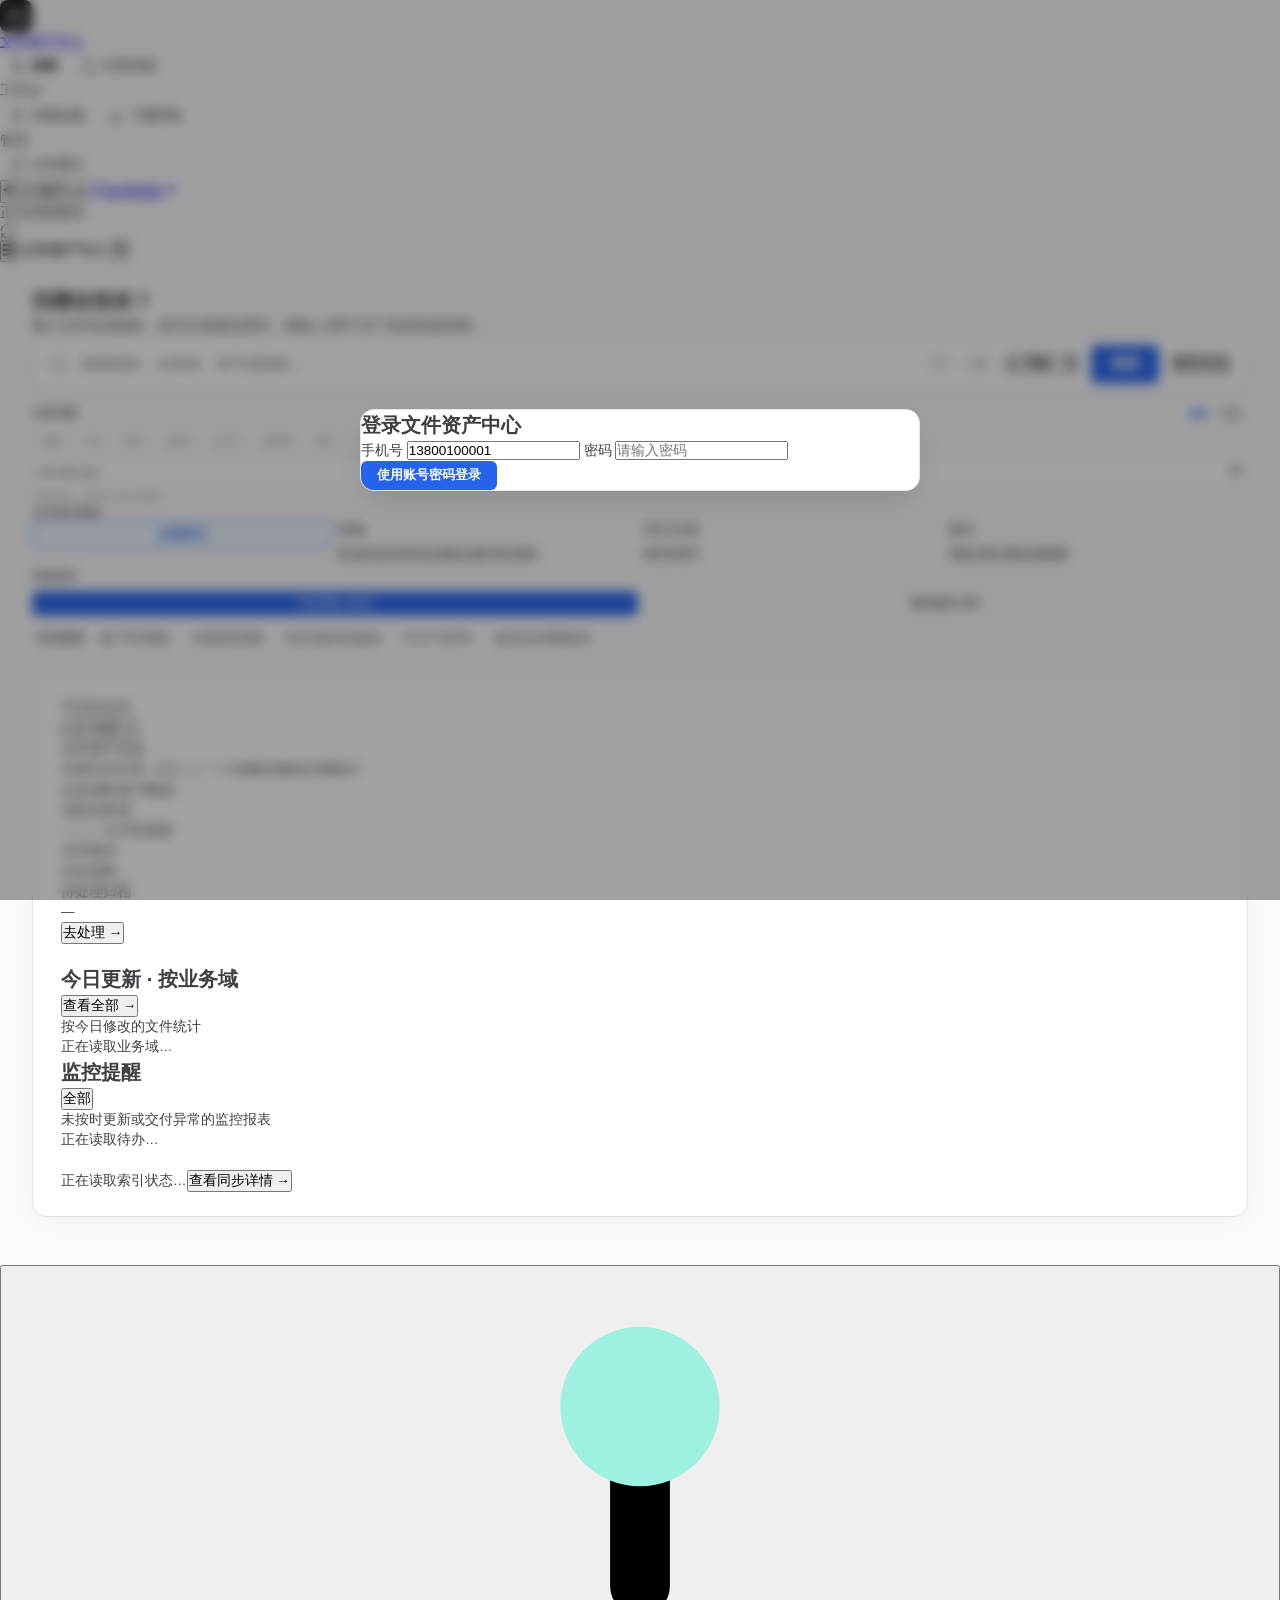
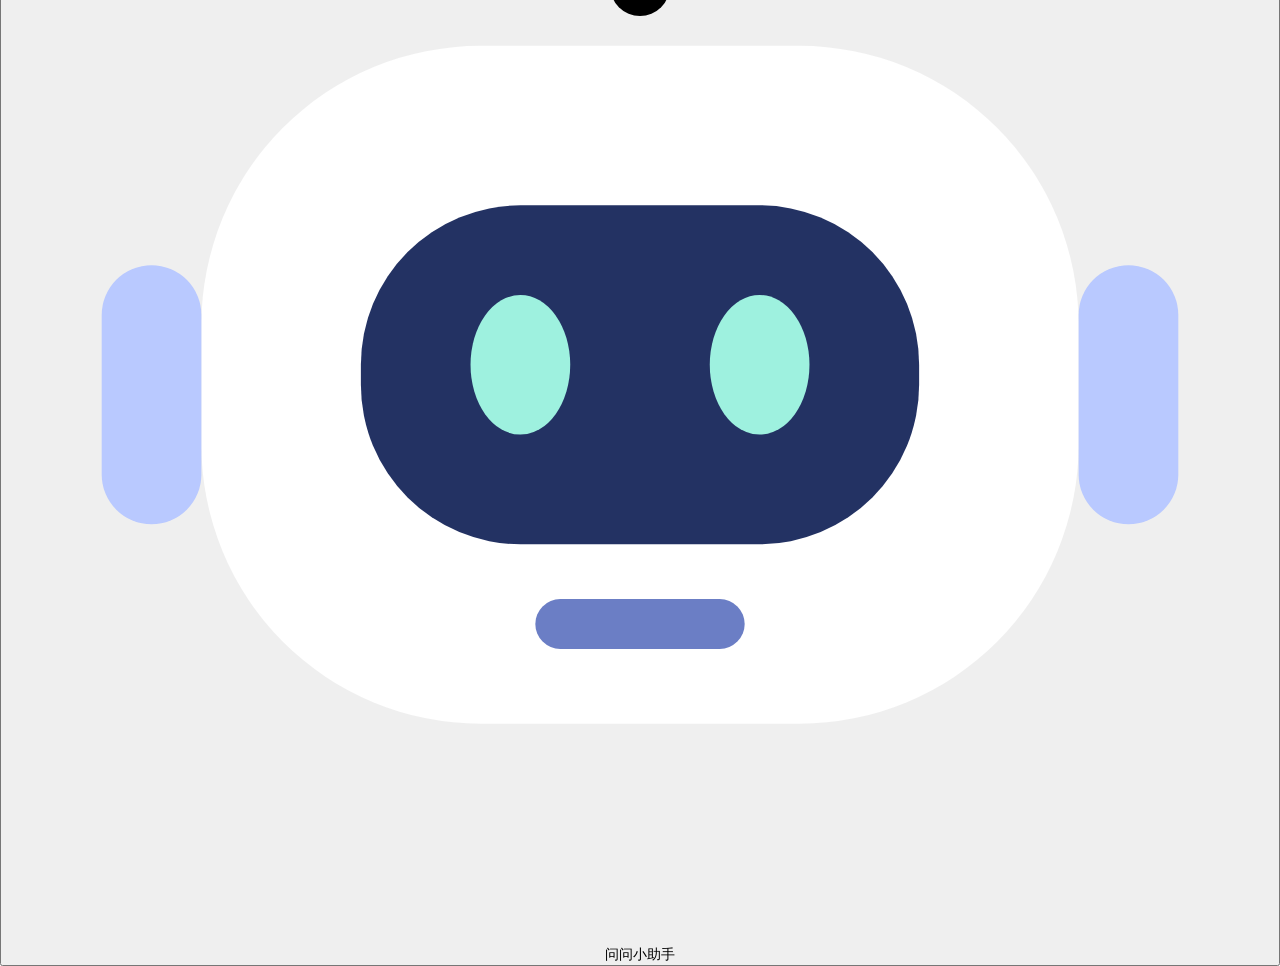
==== commit 5ae49668: "feat: 分开管理成员、文件权限、索引及多条飞书推送任务" ====
--- a/fast_file_finder/static/index.html
+++ b/fast_file_finder/static/index.html
@@ -1563,7 +1563,7 @@
 }
 
 </style>
-<link rel="stylesheet" href="/static/portal.css?v=20261123-permission-tabs">
+<link rel="stylesheet" href="/static/portal.css?v=20261123-notification-tasks">
 <link rel="stylesheet" href="/static/ui.css?v=20261108-robot">
 </head>
 <body>
@@ -1649,17 +1649,21 @@
 </span>
 </button>
 <div class="nav-section-label">管理</div>
-<button class="nav-mode-btn " id="navPermTab" onclick="switchNavMode('permission')" title="人员权限（5）" aria-current="false">
-<svg class="icon" viewBox="0 0 24 24" fill="none" stroke="currentColor" stroke-width="1.7" stroke-linecap="round" stroke-linejoin="round">
-<use href="#i-users"/>
-</svg>
-<span>人员权限</span>
+<button class="nav-mode-btn" id="navMembersTab" onclick="switchNavMode('members')" title="成员管理（5）" aria-current="false" style="display:none">
+<svg class="icon" viewBox="0 0 24 24" fill="none" stroke="currentColor" stroke-width="1.7" stroke-linecap="round" stroke-linejoin="round"><use href="#i-users"/></svg>
+<span>成员管理</span>
 </button>
-<button class="nav-mode-btn " id="navSyncTab" onclick="switchNavMode('sync')" title="索引与同步（6）" aria-current="false">
-<svg class="icon" viewBox="0 0 24 24" fill="none" stroke="currentColor" stroke-width="1.7" stroke-linecap="round" stroke-linejoin="round">
-<use href="#i-refresh"/>
-</svg>
-<span>索引与同步</span>
+<button class="nav-mode-btn" id="navPermTab" onclick="switchNavMode('access')" title="文件权限" aria-current="false" style="display:none">
+<svg class="icon" viewBox="0 0 24 24" fill="none" stroke="currentColor" stroke-width="1.7" stroke-linecap="round" stroke-linejoin="round"><use href="#i-shield-check"/></svg>
+<span>文件权限</span>
+</button>
+<button class="nav-mode-btn" id="navSyncTab" onclick="switchNavMode('sync')" title="文件索引（6）" aria-current="false">
+<svg class="icon" viewBox="0 0 24 24" fill="none" stroke="currentColor" stroke-width="1.7" stroke-linecap="round" stroke-linejoin="round"><use href="#i-refresh"/></svg>
+<span>文件索引</span>
+</button>
+<button class="nav-mode-btn" id="navNotificationsTab" onclick="switchNavMode('notifications')" title="推送任务" aria-current="false" style="display:none">
+<svg class="icon" viewBox="0 0 24 24" fill="none" stroke="currentColor" stroke-width="1.7" stroke-linecap="round" stroke-linejoin="round"><use href="#i-inbox"/></svg>
+<span>推送任务</span>
 </button>
 </nav>
 <div class="sidebar-bottom">
@@ -2241,23 +2245,78 @@
       </div>
     </section>
 
+    <section id="membersView" class="hidden archive-shell" aria-labelledby="membersTitle">
+      <div class="portal-page-heading"><h1 id="membersTitle">成员管理</h1></div>
+      <p id="memberLoadStatus" role="status" hidden></p>
+      <section id="memberPanel" aria-label="成员名单" class="directory-grant-panel"></section>
+    </section>
+
     <section id="permissionView" class="hidden archive-shell">
-      <div class="portal-page-heading"><h1>人员权限</h1></div>
-      <div class="permission-tabs" id="permissionTabs" role="tablist" aria-label="人员权限">
-        <button id="showMemberRoster" role="tab" type="button" data-section="members" aria-controls="memberPanel" aria-selected="false" tabindex="0">成员</button>
-        <button id="showFolderGrants" role="tab" type="button" data-section="grants" aria-controls="directoryGrantPanel" aria-selected="false" tabindex="-1">文件夹授权</button>
+      <div class="portal-page-heading"><h1>文件权限</h1></div>
+      <div class="permission-tabs" id="permissionTabs" role="tablist" aria-label="文件权限">
+        <button id="showFolderGrants" role="tab" type="button" data-section="grants" aria-controls="directoryGrantPanel" aria-selected="true" tabindex="0">文件夹授权</button>
         <button id="showGrantHistory" role="tab" type="button" data-section="audit" aria-controls="permissionAuditPanel" aria-selected="false" tabindex="-1">授权记录</button>
       </div>
       <p id="permissionLoadStatus" role="status" hidden></p>
-      <section id="memberPanel" role="tabpanel" aria-labelledby="showMemberRoster" class="directory-grant-panel" hidden></section>
       <section id="directoryGrantPanel" role="tabpanel" aria-labelledby="showFolderGrants" class="directory-grant-panel" hidden></section>
       <section id="permissionAuditPanel" role="tabpanel" aria-labelledby="showGrantHistory" class="directory-grant-panel" hidden></section>
     </section>
 
+    <section id="notificationsView" class="hidden archive-shell" aria-labelledby="notificationTitle">
+      <div class="portal-page-heading">
+        <div><h1 id="notificationTitle">推送任务</h1><p>按北京时间，将文件更新和归档异常日报发给指定成员或群。</p></div>
+        <button id="newNotificationTask" type="button" class="portal-button primary" disabled>新建任务</button>
+      </div>
+      <section class="home-panel notification-panel">
+        <div class="home-panel-heading"><h2>定时推送 <span id="notificationTotal"></span></h2>
+          <button id="refreshNotificationTasks" type="button" class="tree-tool-btn">刷新</button></div>
+        <p id="notificationListStatus" role="status"></p>
+        <div class="notification-table-scroll"><table class="portal-table notification-table">
+          <thead><tr><th scope="col">任务名称</th><th scope="col">接收对象</th><th scope="col">发送计划</th>
+            <th scope="col">最近发送</th><th scope="col">状态</th><th scope="col">操作</th></tr></thead>
+          <tbody id="notificationTaskRows"></tbody>
+        </table></div>
+      </section>
+      <details id="notificationPreview" class="home-panel notification-preview" hidden>
+        <summary>查看今日日报内容</summary>
+        <p>同日任务共用首轮推送时的归档明细。</p><pre id="notificationPreviewText"></pre>
+      </details>
+      <dialog id="notificationTaskDialog" class="notification-dialog" aria-labelledby="notifyEditorTitle">
+        <form id="notificationTaskForm">
+          <header><h2 id="notifyEditorTitle">新建推送任务</h2></header>
+          <div class="notification-fields">
+            <label>任务名称<input id="notifyName" maxlength="80" required autocomplete="off" placeholder="例如：运营组晚间日报"></label>
+            <div class="notification-field-pair">
+              <label>接收方式<select id="notifyRecipientType"><option value="open_id">个人私聊</option><option value="chat_id">指定飞书群</option></select></label>
+              <label>每日发送时间（北京时间）<input id="notifyTime" type="time" step="60" required></label>
+            </div>
+            <label id="notifyMemberField">接收成员<select id="notifyMember" required></select></label>
+            <div id="notifyGroupField" hidden>
+              <label>飞书群 ID<input id="notifyGroup" placeholder="oc_…" autocomplete="off" aria-describedby="notifyGroupHelp"></label>
+              <p id="notifyGroupHelp">从飞书群设置复制群 ID。先把「文件索引」机器人添加到群，并允许它发言。</p>
+              <button type="button" id="notifyCheckGroup" class="tree-tool-btn">检查机器人是否在群</button>
+              <p id="notifyGroupFeedback" role="status"></p>
+            </div>
+            <div><label class="notification-checkbox"><input type="checkbox" id="notifyEnabled" aria-describedby="notifyScheduleHint">启用定时发送</label>
+              <p id="notifyScheduleHint">若已过发送时间且该任务今天尚未发送，启用后将在下次调度发送。</p></div>
+            <p id="notifyFormStatus" role="alert"></p>
+          </div>
+          <footer><button id="notifyCancel" type="button" class="portal-button">取消</button>
+            <button id="notifySave" type="submit" class="portal-button primary">保存任务</button></footer>
+        </form>
+      </dialog>
+      <dialog id="notificationDeleteDialog" class="notification-dialog small" aria-labelledby="notifyDeleteTitle">
+        <header><h2 id="notifyDeleteTitle">删除推送任务</h2></header>
+        <div class="notification-fields"><p id="notifyDeleteText"></p><p id="notifyDeleteStatus" role="alert"></p></div>
+        <footer><button id="notifyCancelDelete" type="button" class="portal-button" autofocus>取消</button>
+          <button id="notifyConfirmDelete" type="button" class="portal-button notify-danger">确认删除</button></footer>
+      </dialog>
+    </section>
+
     <section id="syncView" class="hidden">
       <div class="portal-page-heading">
 <div>
-<h1>索引与同步</h1>
+<h1>文件索引</h1>
 <p id="portalSyncDescription">查看索引状态与扫描计划。新文件在相应扫描完成后进入检索范围。</p>
 </div>
 <button class="portal-button" onclick="refreshPortalSync()">刷新状态</button>
@@ -2280,13 +2339,12 @@
 <strong id="portalSyncInterval">—</strong>
 </div>
       </div>
-      <div id="syncFeishuTaskHost"></div>
       <section class="home-panel" id="systemBackupPanel" hidden style="margin-bottom:20px"></section>
       <div class="sync-content-grid">
         <div class="sync-left-column">
 <section class="home-panel">
 <div class="home-panel-heading">
-<h2>后台任务</h2>
+<h2>索引任务</h2>
 <span class="portal-muted">按配置运行</span>
 </div>
 <div class="portal-table-scroll">
@@ -2314,15 +2372,7 @@
 <tr>
 <td>
 <b>重建检索索引</b><small>重新生成检索词，完整扫描成功后生效</small></td><td>手动</td><td>按需运行</td><td><button class="table-link" data-scan-button onclick="startScan('rebuild')">重建索引</button></td></tr>
-<tr><td><b>归档检测</b>
-<small>对照规则，生成归档待办</small>
-</td>
-<td id="portalArchiveInterval">—</td>
-<td id="portalArchiveJobState">—</td>
-<td>
-<button class="table-link" id="portalRunArchiveCheck" onclick="runPortalArchiveCheck()">立即运行</button>
-</td>
-</tr>
+
 </tbody>
 </table>
 </div>
@@ -2824,6 +2874,7 @@
 const KeyboardManager = {
   init() {
     window.addEventListener('keydown', (e) => {
+      if (document.querySelector('dialog[open]')) return;
       const activeTag = document.activeElement ? document.activeElement.tagName.toLowerCase() : '';
       const isInput = (activeTag === 'input' || activeTag === 'textarea' || activeTag === 'select');
 
@@ -2900,7 +2951,7 @@
         else if (e.key === '2') { switchNavMode('catalog'); toast('快捷切换：组织架构'); }
         else if (e.key === '3') { switchNavMode('archive'); toast('快捷切换：归档合规'); }
         else if (e.key === '4') { switchNavMode('approval'); toast('快捷切换：下载审批'); }
-        else if (e.key === '5') { switchNavMode('permission'); toast('快捷切换：人员权限'); }
+        else if (e.key === '5' && currentUser?.role === 'super_admin') { switchNavMode('members'); toast('快捷切换：成员管理'); }
       }
     });
   }
@@ -3457,8 +3508,9 @@
   }
   applyPortalUserRole();
   // 非管理员隐藏"人员与账号权限"入口（该页接口本身也已被后端限制为管理员）
-  const permTab = $('navPermTab');
-  if (permTab) permTab.style.display = currentUser?.role === 'super_admin' ? '' : 'none';
+  for (const id of ['navMembersTab', 'navPermTab', 'navNotificationsTab']) {
+    $(id).style.display = currentUser?.role === 'super_admin' ? '' : 'none';
+  }
   $('openDailyReportAudit').classList.toggle('hidden', !currentUser);
   // 标记当前访问方式（本机 / 公网），供按钮提示与后续样式扩展使用；按钮本身不隐藏
   document.body.classList.toggle('remote-mode', !isLocalHost());
@@ -3503,6 +3555,8 @@
     loadStatus(); loadRecent();
     openDailyUpdateDetails();
     openDailyReportRoute();
+    const tab = new URLSearchParams(location.search).get('tab');
+    if (managementRoutes.has(tab)) switchNavMode(tab);
   } catch (e) {
     $('loginError').textContent = e.message || '登录失败';
   }
@@ -3820,20 +3874,34 @@
   expandedPaths: new Set()
 };
 
+const managementRoutes = new Set(['members', 'access', 'permission', 'notifications', 'sync']);
+
 function switchNavMode(mode) {
+  const url = new URL(location.href);
+  if (mode === 'permission') mode = ['grants','audit'].includes(url.searchParams.get('section')) ? 'access' : 'members';
+  if (['members','access','notifications'].includes(mode) && currentUser?.role !== 'super_admin') return;
+  if (managementRoutes.has(mode) || managementRoutes.has(url.searchParams.get('tab'))) {
+    if (mode !== 'access') url.searchParams.delete('section');
+    url.searchParams.set('tab', mode);
+    history.replaceState(history.state, '', url);
+  }
   currentNavMode = mode;
   updatePortalNavigation(mode === 'report-audit' ? 'archive' : mode);
   $('navSearchTab').classList.toggle('active', mode === 'search');
   $('navCatalogTab').classList.toggle('active', mode === 'catalog');
   $('navArchiveTab').classList.toggle('active', mode === 'archive' || mode === 'report-audit');
   $('navApprovalTab')?.classList.toggle('active', mode === 'approval');
-  $('navPermTab')?.classList.toggle('active', mode === 'permission');
+  $('navMembersTab').classList.toggle('active', mode === 'members');
+  $('navPermTab').classList.toggle('active', mode === 'access');
+  $('navNotificationsTab').classList.toggle('active', mode === 'notifications');
   $('searchView').classList.toggle('hidden', mode !== 'search');
   $('catalogView').classList.toggle('hidden', mode !== 'catalog');
   $('archiveView').classList.toggle('hidden', mode !== 'archive');
   $('reportAuditView').classList.toggle('hidden', mode !== 'report-audit');
   $('approvalView')?.classList.toggle('hidden', mode !== 'approval');
-  $('permissionView')?.classList.toggle('hidden', mode !== 'permission');
+  $('membersView').classList.toggle('hidden', mode !== 'members');
+  $('permissionView').classList.toggle('hidden', mode !== 'access');
+  $('notificationsView').classList.toggle('hidden', mode !== 'notifications');
   if (mode === 'catalog') {
     return initCatalogDashboard();
   } else if (mode === 'archive') {
@@ -3842,8 +3910,10 @@
     return initDailyReportAudit();
   } else if (mode === 'approval') {
     initApprovalCenter();
-  } else if (mode === 'permission') {
+  } else if (mode === 'members' || mode === 'access') {
     initPermissionDashboard();
+  } else if (mode === 'notifications') {
+    loadNotificationTasks();
   }
 }
 
@@ -5049,7 +5119,7 @@
   }
   if (updateUrl) {
     const url = new URL(location.href);
-    url.searchParams.set('tab', 'permission');
+    url.searchParams.set('tab', 'access');
     url.searchParams.set('section', section);
     history.replaceState(history.state, '', url);
   }
@@ -5077,21 +5147,22 @@
 
 async function loadPermissionOverview() {
   const request = ++permissionOverviewRequest;
-  const status = $('permissionLoadStatus');
+  const mode = currentNavMode;
+  const status = $(mode === 'members' ? 'memberLoadStatus' : 'permissionLoadStatus');
   try {
     status.hidden = true;
     const res = await api('/api/system/permissions?include_daily=false');
-    if (!res.ok || request !== permissionOverviewRequest || currentNavMode !== 'permission') return;
+    if (!res.ok || request !== permissionOverviewRequest || currentNavMode !== mode) return;
     permState.users = res.users || [];
     permState.directory = res.directory || {source:'local', members:[], summary:{}};
-    renderMemberPanel();
+    if (mode === 'members') { renderMemberPanel(); return; }
     $('directoryGrantPanel').replaceChildren();
     const requested = new URLSearchParams(location.search).get('section');
     const known = [...permissionTabs.querySelectorAll('[role="tab"]')].some(tab => tab.dataset.section === requested);
-    showPermissionSection(permState.section || (known ? requested : 'members'));
+    showPermissionSection(known ? requested : permState.section || 'grants');
   } catch (error) {
     if (request !== permissionOverviewRequest) return;
-    status.textContent = '人员权限加载失败：' + error.message;
+    status.textContent = '加载失败：' + error.message;
     status.hidden = false;
   }
 }
@@ -5532,12 +5603,10 @@
     openDailyReportRoute();
   } else if (tab === 'updates') {
     openDailyUpdateDetails();
-  } else if (tab === 'sync') {
-    switchNavMode('sync');
+  } else if (managementRoutes.has(tab)) {
+    switchNavMode(tab);
   } else if (tab === 'approval') {
     switchNavMode('approval');
-  } else if (tab === 'permission' && isAdminUser()) {
-    switchNavMode('permission');
   } else if (tab === 'catalog' || testScene === 'catalog' || testScene === 'catalog_today') {
     switchNavMode('catalog');
     if (testScene === 'catalog_today') {
@@ -6034,8 +6103,8 @@
 
 
 </script>
-<script src="/static/portal.js?v=20261123-permission-tabs"></script>
-<script src="/static/operations.js?v=20261123-permission-tabs"></script>
+<script src="/static/portal.js?v=20261123-notification-tasks"></script>
+<script src="/static/operations.js?v=20261123-notification-tasks"></script>
 <script src="/static/robot-drag.js?v=20261108"></script>
 </body>
 </html>
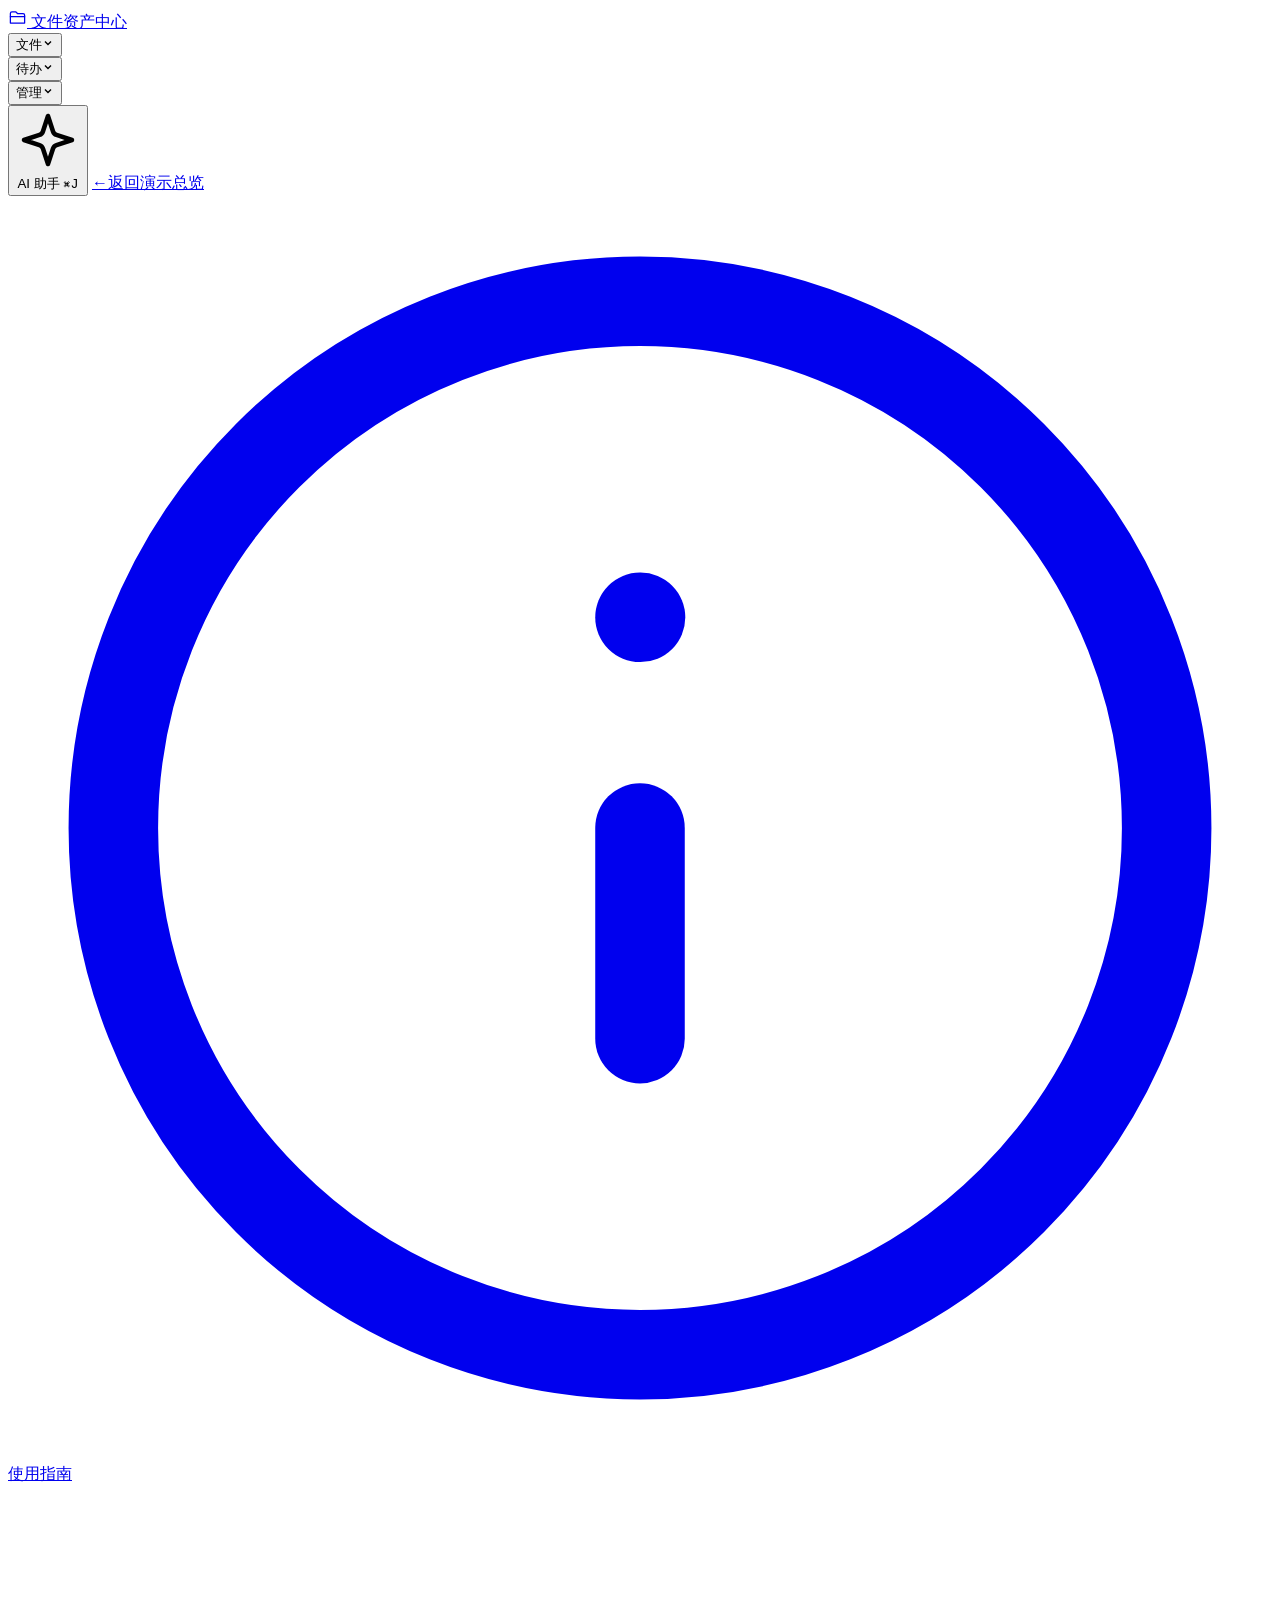
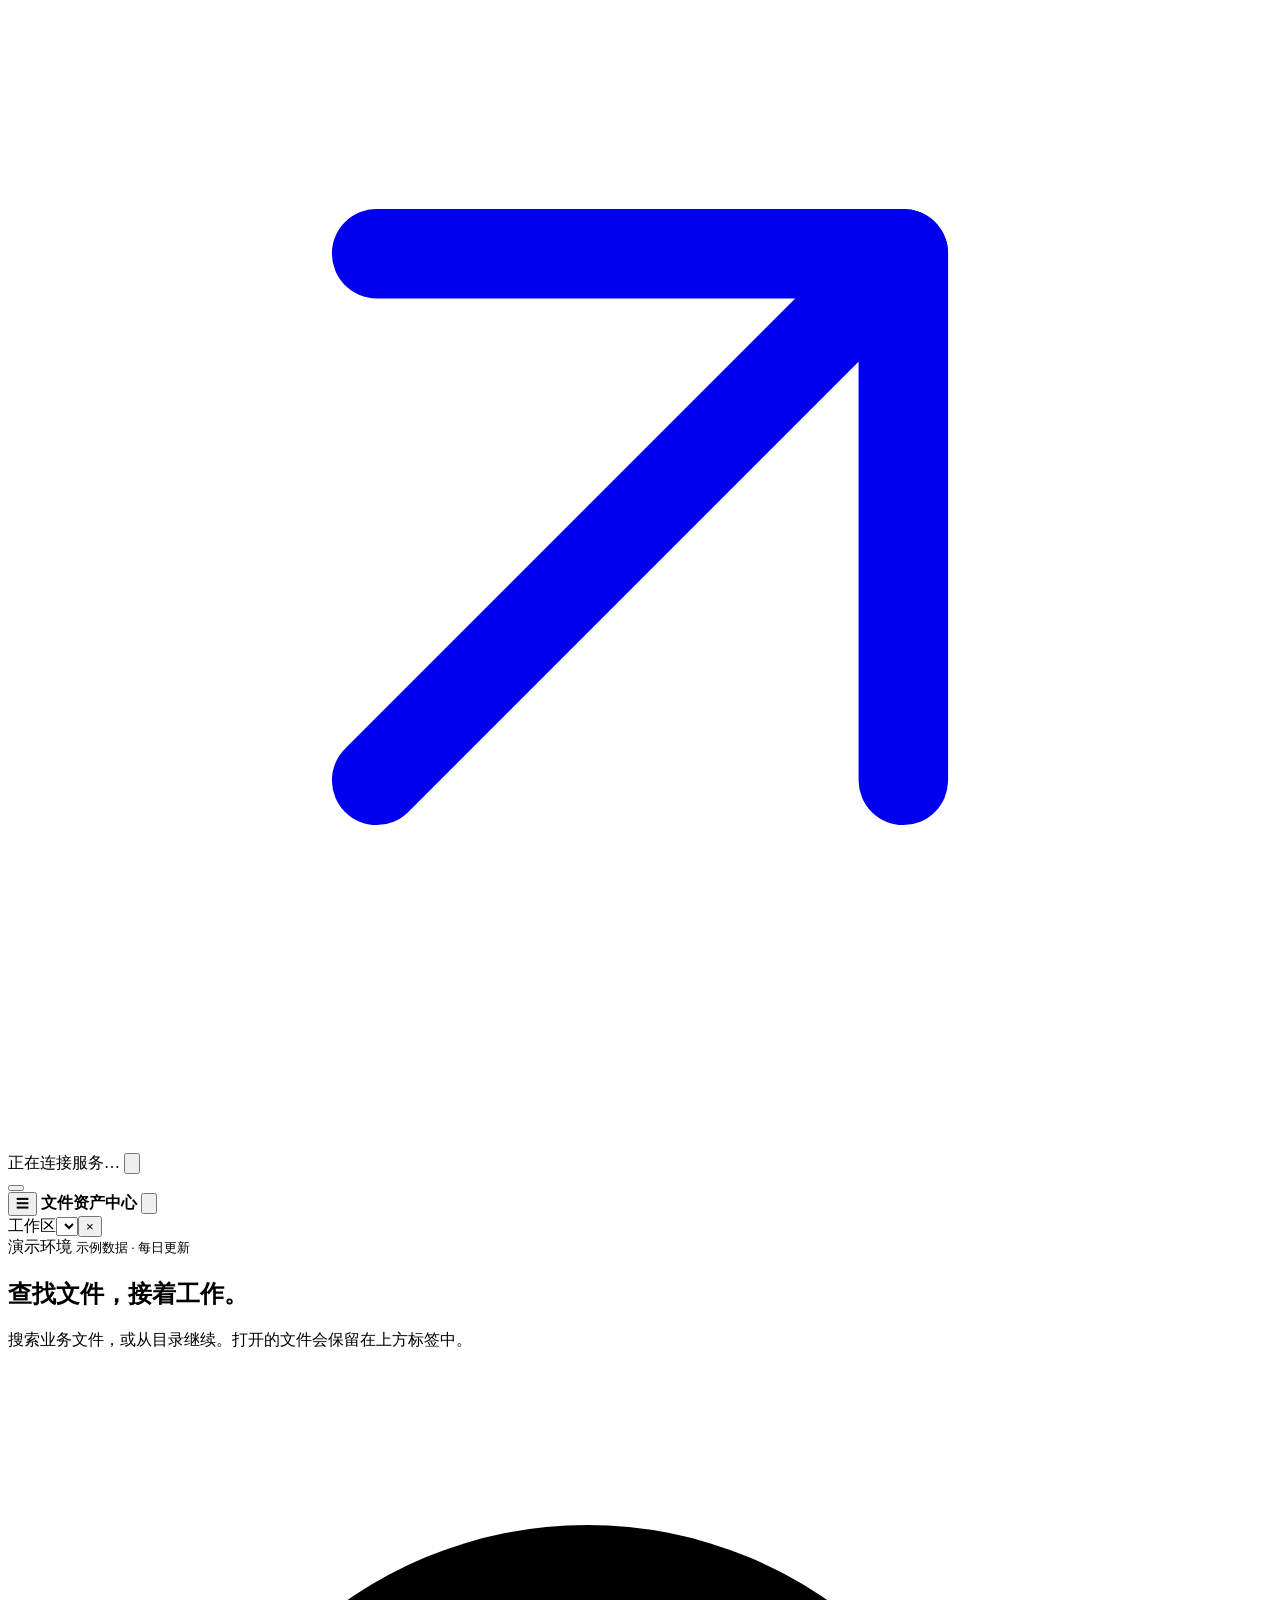
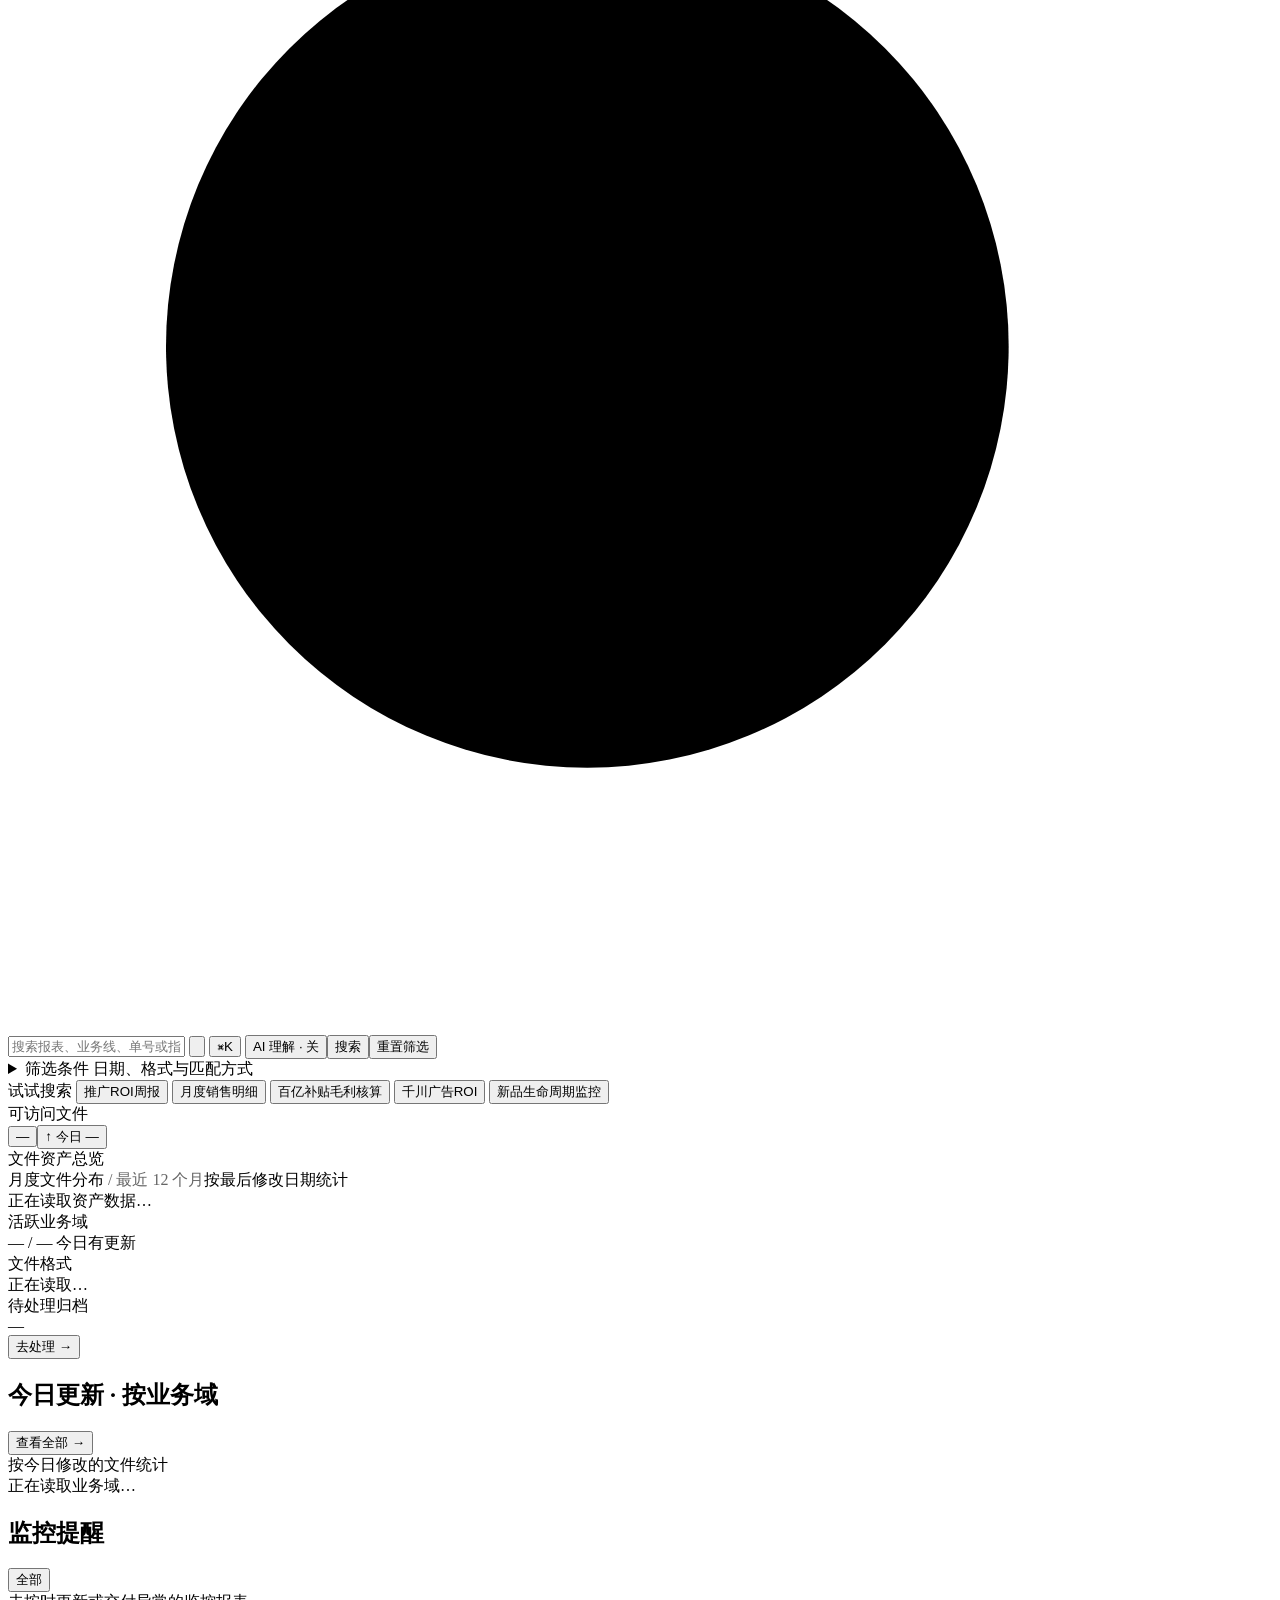
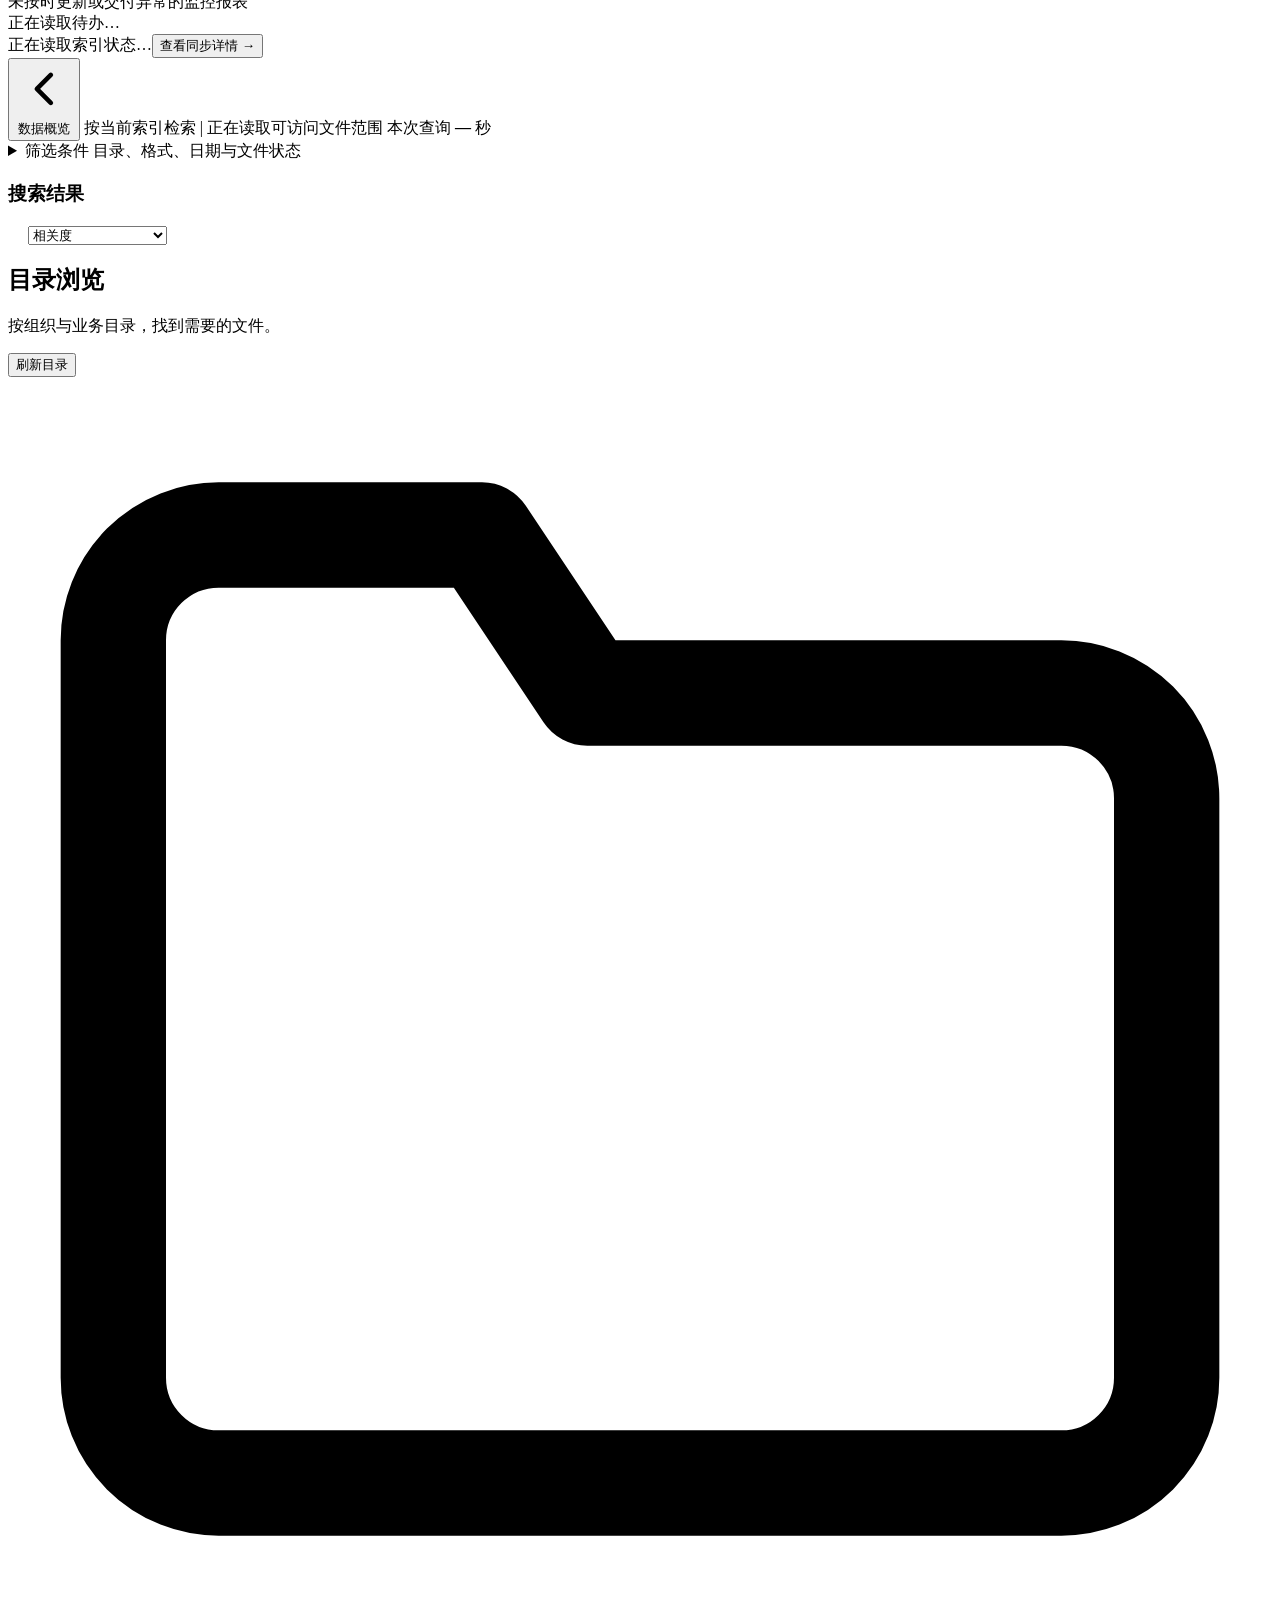
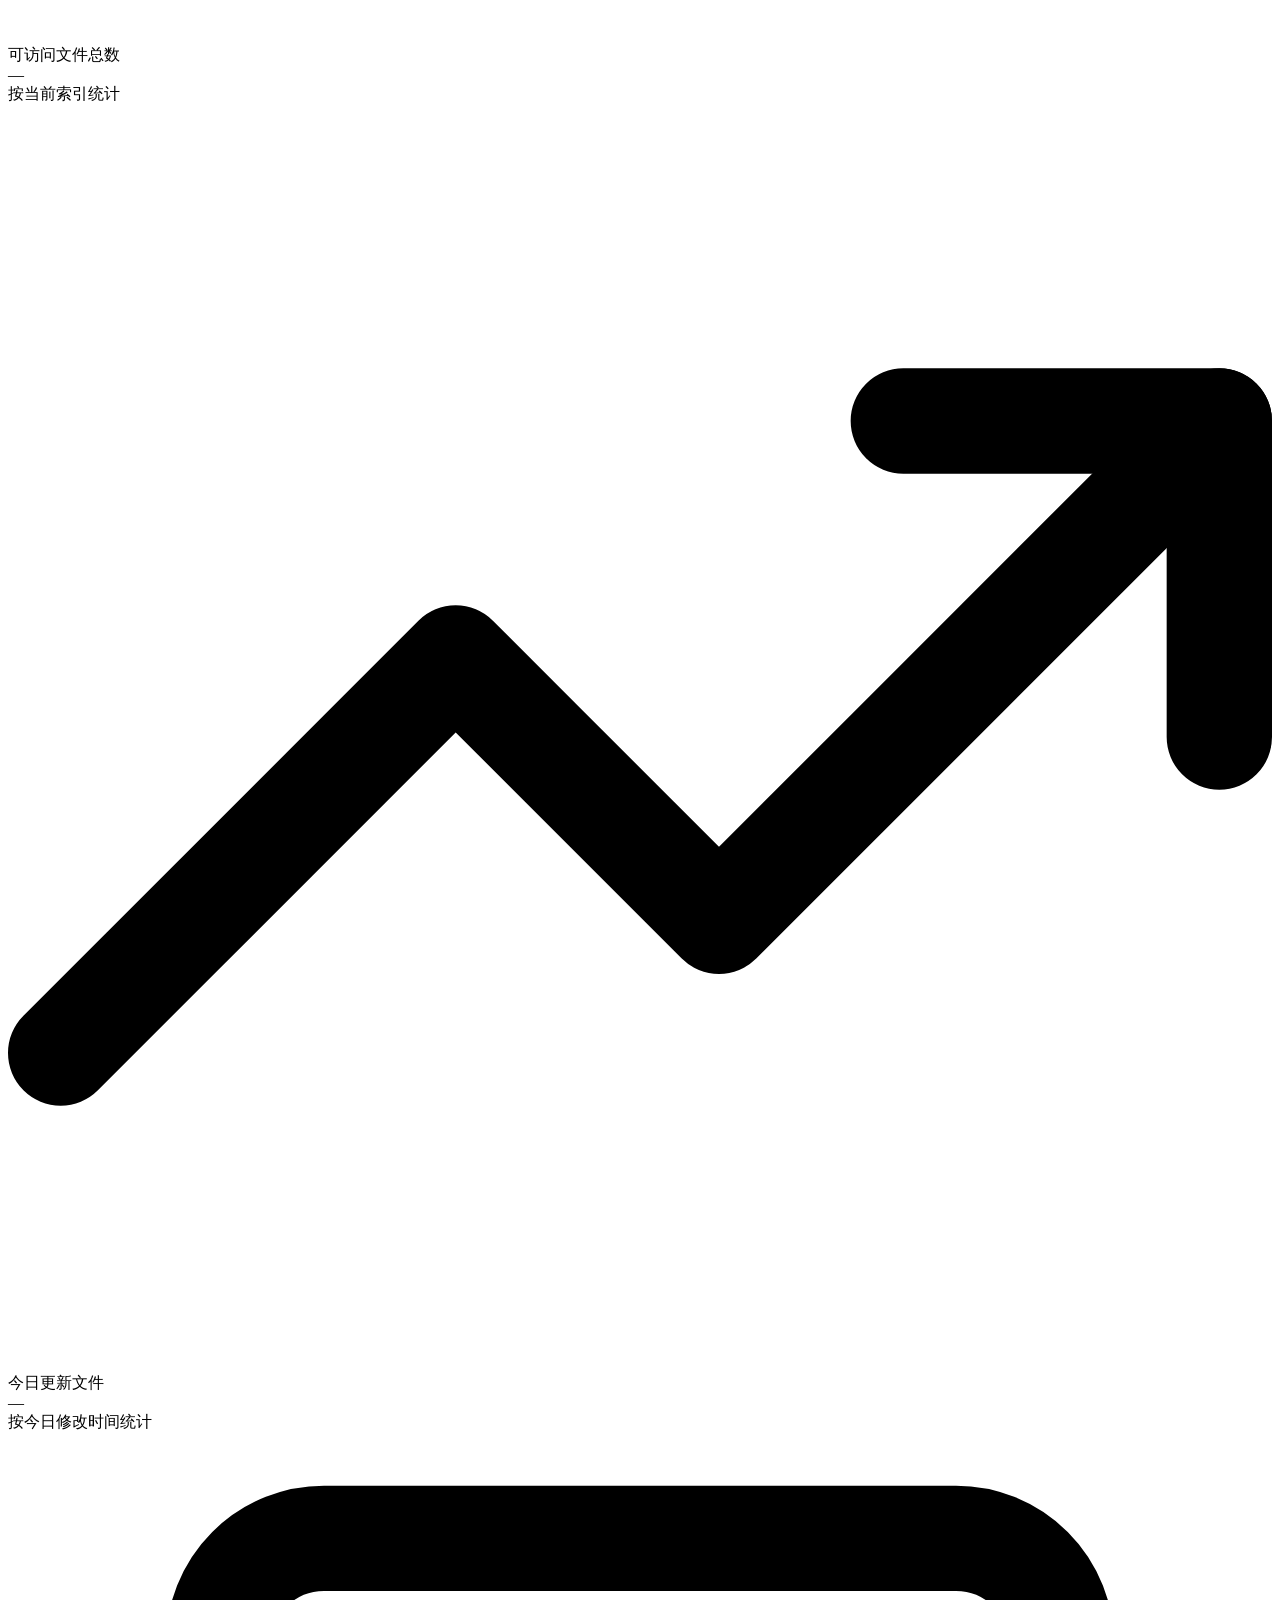
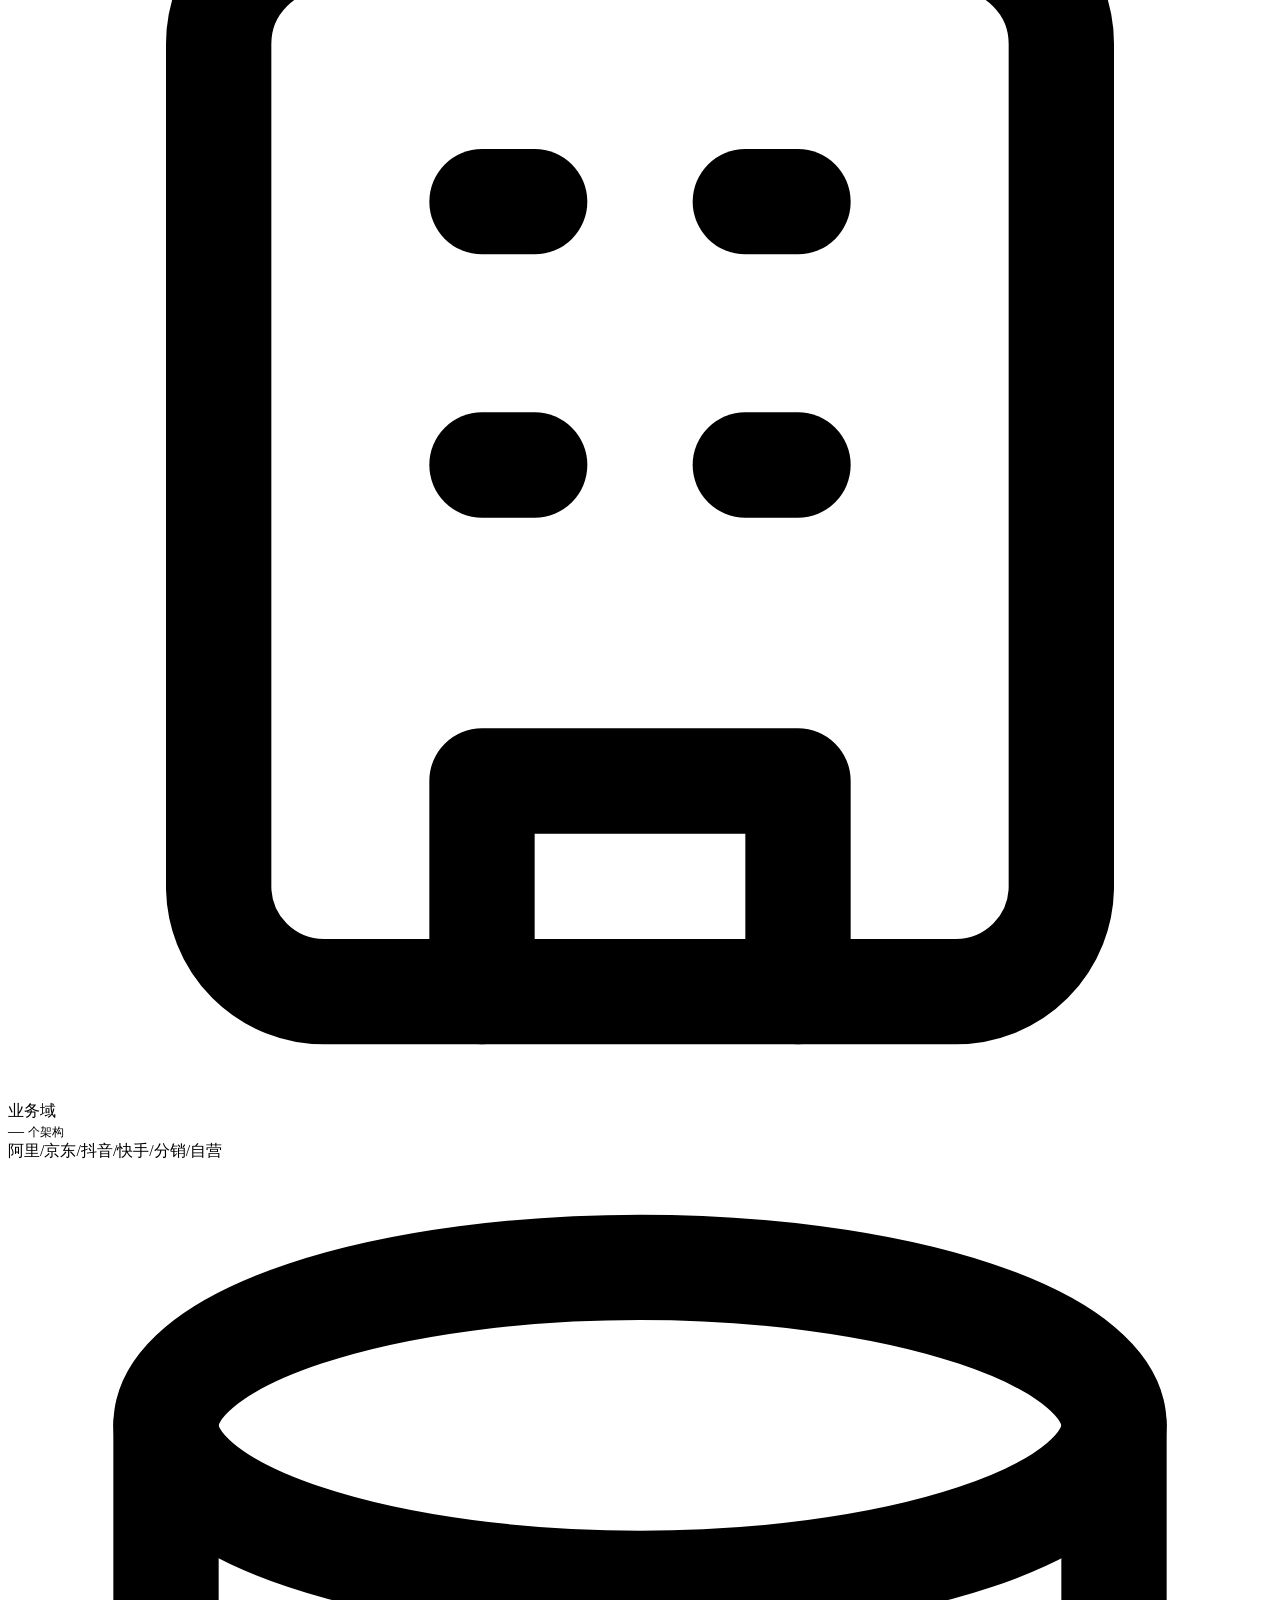
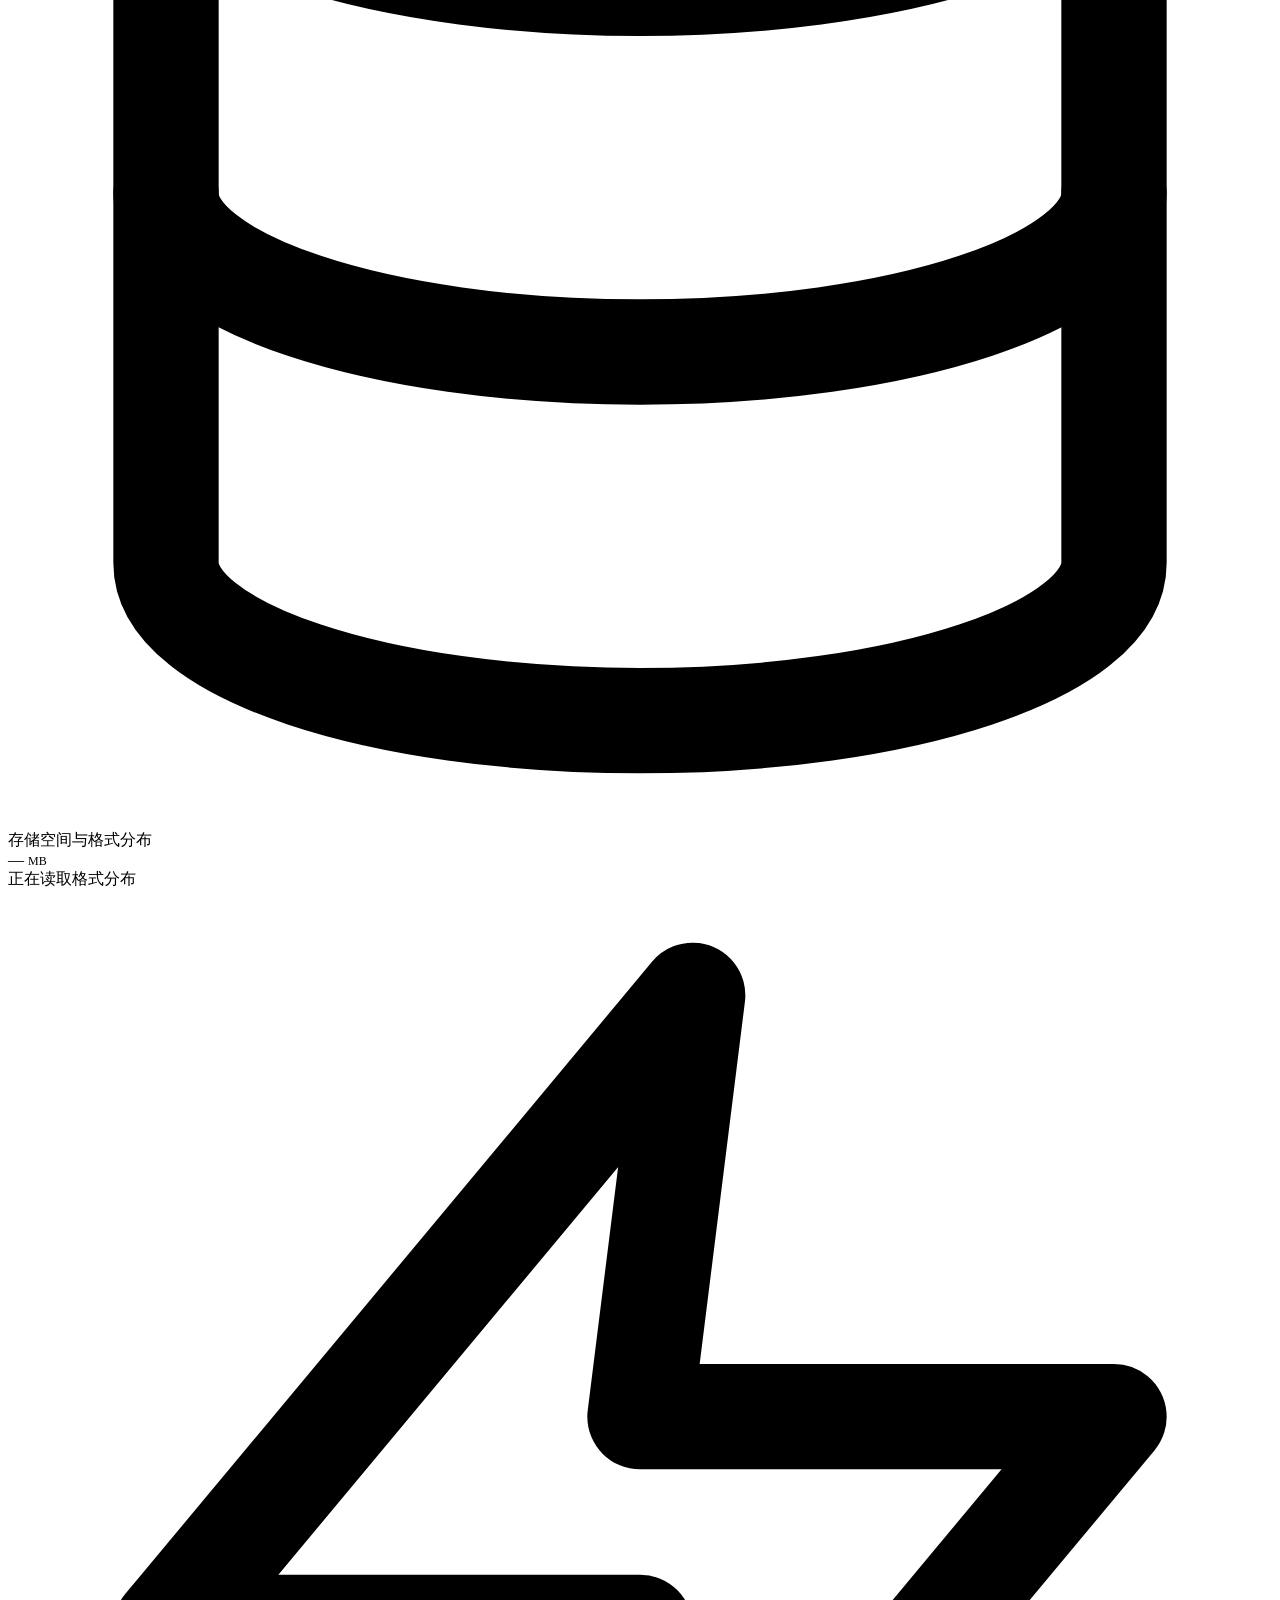
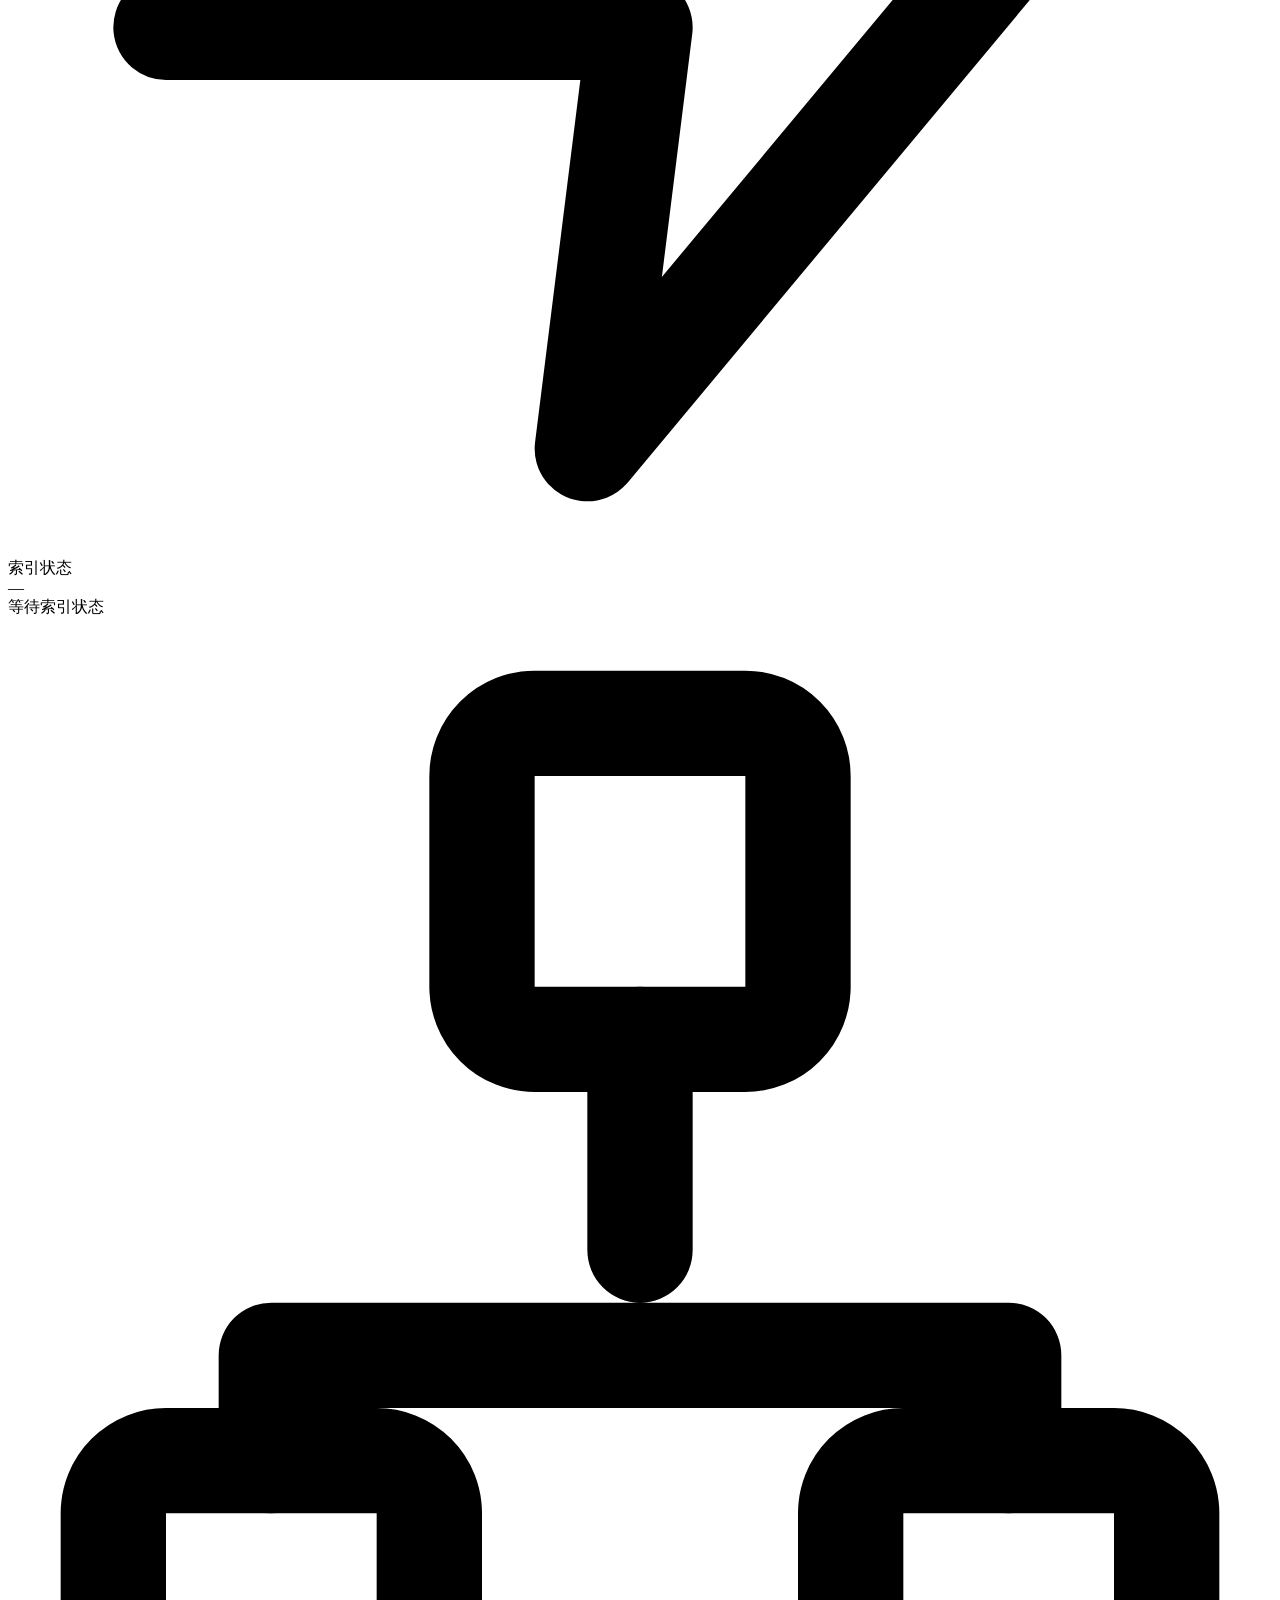
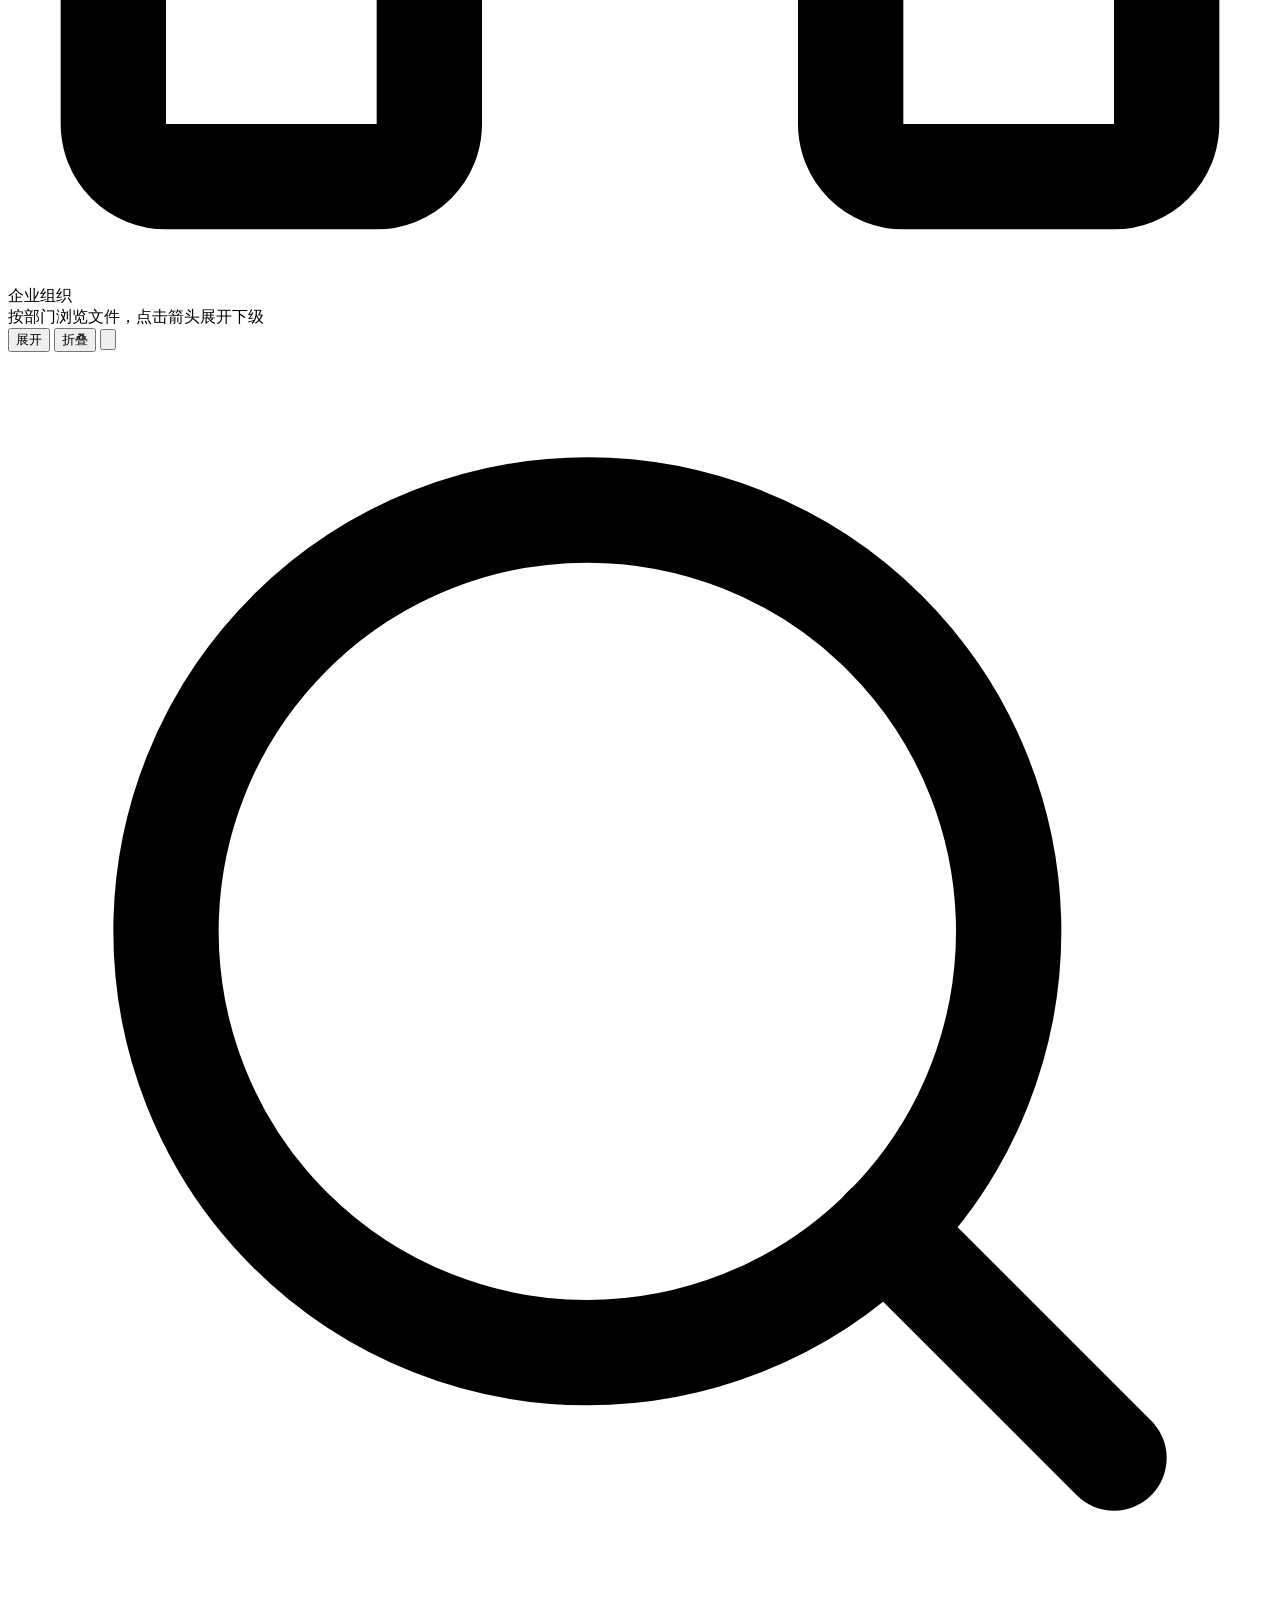
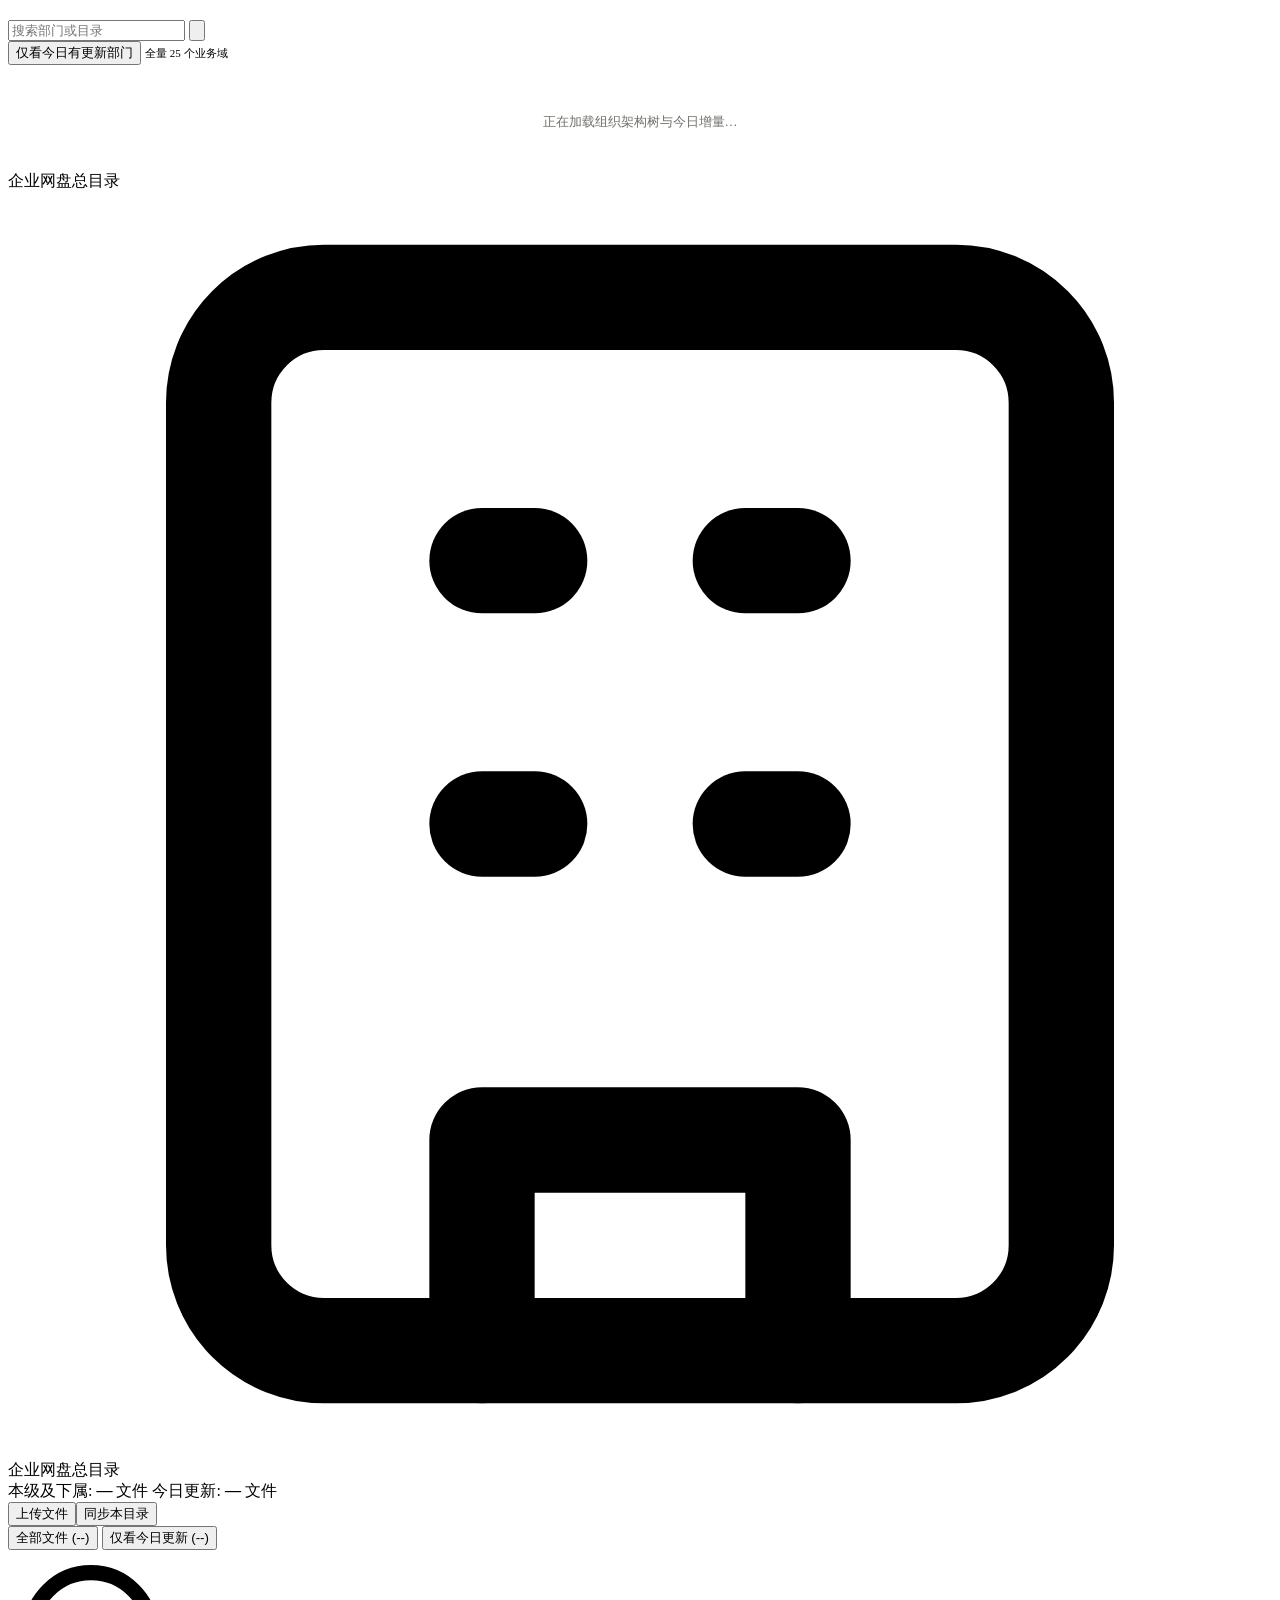
==== commit d9413ceb: "完善文件管理、预览与交互演示" ====
--- a/fast_file_finder/static/index.html
+++ b/fast_file_finder/static/index.html
@@ -5,1568 +5,12 @@
 <meta name="viewport" content="width=device-width,initial-scale=1">
 <title>企业文件资产中心</title>
 
-<style>
-
-:root {
-  --canvas: #FAFAFA;
-  --surface: #FFFFFF;
-  --surface-subtle: #F4F4F5;
-  --surface-hover: #F4F4F5;
-
-  --ink: #18181B;
-  --ink-secondary: #3F3F46;
-  --muted: #71717A;
-  --subtle: #A1A1AA;
-  --faint: #D4D4D8;
-
-  --line: #E4E4E7;
-  --line-strong: #D4D4D8;
-  --line-focus: var(--brand);
-
-  --brand: #2563EB;
-  --brand-hover: #1D4ED8;
-  --brand-subtle: #EFF6FF;
-  --brand-ring: rgba(37, 99, 235, 0.14);
-
-  --success: #16A34A;
-  --success-subtle: #F0FDF4;
-  --success-line: #BBF7D0;
-
-  --warning: #D97706;
-  --warning-subtle: #FFFBEB;
-  --warning-line: #FDE68A;
-
-  --danger: #DC2626;
-  --danger-subtle: #FEF2F2;
-  --danger-line: #FECACA;
-
-  --neutral-subtle: #F4F4F5;
-  --neutral-line: #E4E4E7;
-
-  --shadow-sm: 0 1px 2px rgba(0, 0, 0, 0.05);
-  --shadow-md: 0 2px 8px rgba(0, 0, 0, 0.06);
-  --shadow-lg: 0 12px 32px -8px rgba(0, 0, 0, 0.14);
-
-  --radius-sm: 6px;
-  --radius-md: 10px;
-  --radius-lg: 14px;
-
-  --font-sans: 'Inter', -apple-system, BlinkMacSystemFont, "Segoe UI", Roboto, "PingFang SC", "Microsoft YaHei", sans-serif;
-  --font-mono: 'JetBrains Mono', SFMono-Regular, Menlo, Monaco, Consolas, monospace;
-}
-
-* { box-sizing: border-box; margin: 0; padding: 0; }
-html, body {
-  min-height: 100vh;
-  background-color: var(--canvas);
-  font-family: var(--font-sans);
-  color: var(--ink-secondary);
-  font-size: 13.5px;
-  line-height: 1.5;
-  -webkit-font-smoothing: antialiased;
-}
-
-button, input, select, textarea { font-family: inherit; font-size: inherit; outline: none; }
-button { cursor: pointer; transition: all 0.12s ease; }
-button:disabled { cursor: not-allowed; opacity: 0.5; }
-
-/* 页面统一骨架 */
-.app-root {
-  min-height: 100vh;
-  display: flex;
-  flex-direction: column;
-}
-
-/* 1. 现代化极简顶栏 Header (56px, Linear/Vercel 级通透设计) */
-.topbar {
-  height: 56px;
-  min-height: 56px;
-  background: rgba(255, 255, 255, 0.9);
-  backdrop-filter: blur(16px);
-  -webkit-backdrop-filter: blur(16px);
-  border-bottom: 1px solid var(--line);
-  display: flex;
-  align-items: center;
-  justify-content: space-between;
-  padding: 0 32px;
-  position: sticky;
-  top: 0;
-  z-index: 90;
-  box-shadow: 0 1px 3px rgba(15, 23, 42, 0.03);
-}
-.topbar-brand {
-  display: flex;
-  align-items: center;
-  gap: 12px;
-  user-select: none;
-}
-.brand-logo {
-  width: 32px;
-  height: 32px;
-  background: linear-gradient(135deg, #18181B, #18181B);
-  color: #FFF;
-  border-radius: 8px;
-  display: flex;
-  align-items: center;
-  justify-content: center;
-  font-weight: 800;
-  font-size: 14px;
-  box-shadow: 0 2px 6px rgba(15, 23, 42, 0.18);
-}
-.brand-info h1 {
-  font-size: 14px;
-  font-weight: 700;
-  color: var(--ink);
-  letter-spacing: -0.2px;
-}
-.brand-info p {
-  font-size: 11px;
-  color: var(--muted);
-}
-
-/* 顶部唯一主导航 (Segmented Control) */
-.nav-mode-tabs {
-  display: flex;
-  align-items: center;
-  background: #EEF2F6;
-  padding: 4px;
-  border-radius: var(--radius-md);
-  border: 1px solid var(--line);
-  gap: 3px;
-}
-.nav-mode-btn {
-  padding: 6px 16px;
-  font-size: 12.5px;
-  font-weight: 600;
-  color: var(--muted);
-  border: none;
-  background: transparent;
-  border-radius: var(--radius-sm);
-  display: inline-flex;
-  align-items: center;
-  gap: 6px;
-  position: relative;
-  transition: all 0.15s ease;
-}
-.nav-mode-btn:hover { color: var(--ink); }
-.nav-mode-btn.active {
-  background: #FFFFFF;
-  color: var(--brand);
-  font-weight: 700;
-  box-shadow: 0 2px 8px rgba(15, 23, 42, 0.06);
-}
-.nav-dot-badge {
-  width: 6px; height: 6px;
-  border-radius: 50%;
-  background: var(--danger);
-}
-
-/* 顶栏右侧状态与操作 */
-.topbar-actions {
-  display: flex;
-  align-items: center;
-  gap: 12px;
-}
-.server-status-pill {
-  display: inline-flex;
-  align-items: center;
-  gap: 6px;
-  padding: 4px 10px;
-  border-radius: 20px;
-  font-size: 11.5px;
-  font-weight: 600;
-  background: var(--success-subtle);
-  color: var(--success);
-  border: 1px solid var(--success-line);
-}
-.status-indicator-dot {
-  width: 7px; height: 7px;
-  border-radius: 50%;
-  background: var(--success);
-  box-shadow: 0 0 0 2px rgba(5, 150, 105, 0.25);
-}
-.status-refresh-icon {
-  border: none; background: transparent; color: var(--success); display: flex; align-items: center; cursor: pointer;
-}
-.btn-ai-header {
-  height: 32px;
-  padding: 0 12px;
-  border-radius: var(--radius-sm);
-  background: linear-gradient(135deg, #18181B, #18181B);
-  color: #FFF;
-  border: none;
-  font-size: 12px;
-  font-weight: 600;
-  display: inline-flex;
-  align-items: center;
-  gap: 6px;
-  cursor: pointer;
-  box-shadow: 0 2px 6px rgba(15, 23, 42, 0.15);
-  transition: all 0.15s;
-}
-.btn-ai-header:hover {
-  transform: translateY(-1px);
-  box-shadow: 0 4px 12px rgba(15, 23, 42, 0.25);
-}
-.btn-ai-header kbd {
-  font-size: 10px;
-  font-family: var(--font-mono);
-  background: rgba(255, 255, 255, 0.18);
-  padding: 1px 5px;
-  border-radius: 4px;
-}
-.user-pill {
-  display: inline-flex;
-  align-items: center;
-  gap: 6px;
-  padding: 4px 12px;
-  background: #FFFFFF;
-  border: 1px solid var(--line);
-  border-radius: 20px;
-  font-size: 11.5px;
-  box-shadow: var(--shadow-sm);
-}
-.user-avatar {
-  width: 20px; height: 20px;
-  border-radius: 50%;
-  background: var(--brand);
-  color: #FFF;
-  display: flex;
-  align-items: center;
-  justify-content: center;
-  font-size: 10px;
-  font-weight: 700;
-}
-.user-role { font-size: 10px; color: var(--muted); background: #E4E4E7; padding: 1px 6px; border-radius: 4px; }
-.user-logout { border: none; background: transparent; color: var(--muted); cursor: pointer; font-size: 11px; }
-.user-logout:hover { color: var(--danger); }
-
-/* 2. 主视口 Shell (自适应宽幅与呼吸感) */
-.shell {
-  flex: 1;
-  display: flex;
-  flex-direction: column;
-  padding: 24px 32px 48px 32px;
-  max-width: 1400px;
-  width: 100%;
-  margin: 0 auto;
-}
-.hidden { display: none !important; }
-
-/* 3. 首页 · 智能搜索区 (Hero Focus 居中通栏) */
-.search-hero-wrap {
-  display: flex;
-  flex-direction: column;
-  gap: 12px;
-  width: 100%;
-  margin-bottom: 24px;
-}
-.command-search-frame {
-  position: relative;
-  height: 54px;
-  background: #FFFFFF;
-  border: 1px solid var(--line-strong);
-  border-radius: var(--radius-lg);
-  padding: 0 16px;
-  display: flex;
-  align-items: center;
-  gap: 12px;
-  box-shadow: 0 4px 20px -2px rgba(15, 23, 42, 0.05), 0 1px 3px rgba(15, 23, 42, 0.03);
-  transition: all 0.2s ease;
-}
-.command-search-frame:focus-within {
-  border-color: var(--line-focus);
-  box-shadow: 0 0 0 4px var(--brand-ring), 0 8px 24px -4px rgba(37, 99, 235, 0.12);
-}
-.search-prefix-icon {
-  width: 20px; height: 20px;
-  fill: none;
-  stroke: var(--subtle);
-  stroke-width: 2;
-  stroke-linecap: round;
-  stroke-linejoin: round;
-  flex-shrink: 0;
-}
-#q {
-  flex: 1;
-  border: none;
-  background: transparent;
-  font-size: 15px;
-  font-family: inherit;
-  color: var(--ink);
-  font-weight: 500;
-}
-.search-clear {
-  padding: 3px 7px;
-  font-size: 11px;
-  background: var(--surface-subtle);
-  color: var(--subtle);
-  border-radius: 4px;
-  border: none;
-  cursor: pointer;
-}
-.kbd-badge {
-  font-family: var(--font-mono);
-  font-size: 11px;
-  padding: 3px 7px;
-  background: var(--surface-subtle);
-  border: 1px solid var(--line);
-  border-radius: 5px;
-  color: var(--muted);
-  cursor: pointer;
-}
-.btn-filter-toggle {
-  height: 36px;
-  padding: 0 12px;
-  border-radius: var(--radius-sm);
-  border: 1px solid var(--line);
-  background: var(--surface-subtle);
-  color: var(--ink-secondary);
-  font-size: 12px;
-  font-weight: 600;
-  display: inline-flex;
-  align-items: center;
-  gap: 6px;
-  cursor: pointer;
-  transition: all 0.12s;
-}
-.btn-filter-toggle svg { width: 14px; height: 14px; fill: none; stroke: currentColor; stroke-width: 2; }
-.btn-filter-toggle:hover { background: #E4E4E7; }
-.btn-hero-search {
-  height: 38px;
-  padding: 0 20px;
-  border-radius: var(--radius-sm);
-  background: var(--brand);
-  color: #FFF;
-  border: none;
-  font-size: 13.5px;
-  font-weight: 700;
-  cursor: pointer;
-  flex-shrink: 0;
-  box-shadow: 0 2px 6px rgba(37, 99, 235, 0.25);
-  transition: all 0.15s;
-}
-.btn-hero-search:hover {
-  background: var(--brand-hover);
-  transform: translateY(-1px);
-  box-shadow: 0 4px 12px rgba(37, 99, 235, 0.35);
-}
-
-/* Filter 下拉 Popover (完整继承) */
-.filter-popover {
-  position: absolute;
-  top: 48px;
-  right: 0;
-  width: 340px;
-  background: #FFFFFF;
-  border: 1px solid var(--line-strong);
-  border-radius: var(--radius-lg);
-  box-shadow: var(--shadow-lg);
-  padding: 16px;
-  z-index: 200;
-  display: flex;
-  flex-direction: column;
-  gap: 12px;
-}
-.filter-popover-title {
-  font-size: 11px;
-  font-weight: 700;
-  color: var(--muted);
-  text-transform: uppercase;
-  letter-spacing: 0.4px;
-}
-.filter-popover-grid {
-  display: grid;
-  grid-template-columns: repeat(4, 1fr);
-  gap: 6px;
-}
-.popover-ext-btn {
-  height: 28px;
-  border-radius: var(--radius-sm);
-  border: 1px solid var(--line);
-  background: var(--surface-subtle);
-  color: var(--ink-secondary);
-  font-size: 11.5px;
-  font-weight: 600;
-}
-.popover-ext-btn:hover { background: #E4E4E7; }
-.popover-ext-btn.active {
-  background: var(--brand-subtle);
-  border-color: var(--brand);
-  color: var(--brand);
-  font-weight: 700;
-}
-.seg-pill-btn.active {
-  background: var(--brand) !important;
-  color: #FFF !important;
-  border-color: var(--brand) !important;
-}
-
-/* 热搜推荐文字链 */
-.search-prompts-bar {
-  display: flex;
-  align-items: center;
-  gap: 10px;
-  font-size: 12px;
-  color: var(--subtle);
-  padding: 0 4px;
-  flex-wrap: wrap;
-}
-.prompt-label { font-size: 11.5px; color: var(--muted); font-weight: 600; flex-shrink: 0; }
-.prompt-pill-link {
-  background: transparent;
-  border: none;
-  color: var(--ink-secondary);
-  cursor: pointer;
-  font-size: 12px;
-  padding: 2px 6px;
-  border-radius: 4px;
-  font-weight: 500;
-  transition: all 0.12s;
-}
-.prompt-pill-link:hover { color: var(--brand); background: var(--brand-subtle); }
-
-/* 4. 首页大屏文件数据统计驾驶舱 (Home Data Cockpit) */
-.home-cockpit-wrap {
-  background: #FFFFFF;
-  border: 1px solid var(--line);
-  border-radius: var(--radius-lg);
-  padding: 24px 28px;
-  box-shadow: 0 4px 24px -2px rgba(15, 23, 42, 0.04), 0 1px 3px rgba(15, 23, 42, 0.02);
-  display: flex;
-  flex-direction: column;
-  gap: 20px;
-  width: 100%;
-}
-.cockpit-header-bar {
-  display: flex;
-  align-items: center;
-  justify-content: space-between;
-}
-.cockpit-title-group {
-  display: flex;
-  align-items: center;
-  gap: 12px;
-  flex-wrap: wrap;
-}
-.cockpit-badge {
-  background: var(--brand-subtle);
-  color: var(--brand);
-  font-size: 11.5px;
-  font-weight: 700;
-  padding: 3px 9px;
-  border-radius: 6px;
-}
-.cockpit-heading {
-  font-size: 16px;
-  font-weight: 800;
-  color: var(--ink);
-  letter-spacing: -0.3px;
-}
-.cockpit-sub {
-  font-size: 12px;
-  color: var(--muted);
-}
-.cockpit-actions {
-  display: flex;
-  gap: 8px;
-}
-
-/* 4 大核心 KPI 指标卡 (自适应横向分布，min-width: 0 杜绝截断) */
-.cockpit-kpi-deck {
-  display: grid;
-  grid-template-columns: repeat(4, 1fr);
-  gap: 16px;
-  width: 100%;
-}
-.cockpit-kpi-card {
-  min-width: 0;
-  background: var(--surface);
-  border: 1px solid var(--line);
-  border-radius: var(--radius-md);
-  padding: 18px;
-  display: block;
-  position: relative;
-  overflow: hidden;
-  box-shadow: var(--shadow-sm);
-  transition: border-color 0.15s ease, background 0.15s ease;
-}
-.cockpit-kpi-card:hover {
-  background: var(--surface);
-  border-color: var(--line-strong);
-  box-shadow: var(--shadow-sm);
-  transform: none;
-}
-.cockpit-kpi-card::before { display: none; }
-
-.kpi-card-inner {
-  display: block;
-  width: 100%;
-  min-width: 0;
-  padding-right: 38px;
-}
-.kpi-icon-pill {
-  position: absolute;
-  top: 18px;
-  right: 18px;
-  width: 30px;
-  height: 30px;
-  border-radius: 8px;
-  display: flex;
-  align-items: center;
-  justify-content: center;
-  background: var(--surface-subtle);
-  color: var(--ink-secondary);
-  flex-shrink: 0;
-}
-.kpi-icon-pill .icon { width: 15px; height: 15px; }
-.kpi-title-text {
-  font-size: 12px;
-  font-weight: 500;
-  color: var(--muted);
-  white-space: nowrap;
-}
-.kpi-value-text {
-  font-size: 26px;
-  font-weight: 700;
-  color: var(--ink);
-  font-variant-numeric: tabular-nums;
-  letter-spacing: -0.5px;
-  line-height: 1.2;
-  margin-top: 8px;
-}
-.kpi-sub-text {
-  font-size: 11.5px;
-  color: var(--subtle);
-  margin-top: 6px;
-  white-space: nowrap;
-  overflow: hidden;
-  text-overflow: ellipsis;
-}
-
-/* ECharts 图表容器 */
-.cockpit-charts-grid {
-  display: grid;
-  grid-template-columns: 1.55fr 1fr;
-  gap: 18px;
-  width: 100%;
-}
-.chart-card-panel {
-  min-width: 0;
-  overflow: hidden;
-  background: #FAFAFA;
-  border: 1px solid var(--line);
-  border-radius: var(--radius-lg);
-  padding: 16px 18px;
-  display: flex;
-  flex-direction: column;
-}
-.chart-card-header {
-  display: flex;
-  align-items: center;
-  justify-content: space-between;
-  margin-bottom: 10px;
-}
-.chart-card-title {
-  font-size: 13px;
-  font-weight: 700;
-  color: var(--ink);
-  display: flex;
-  align-items: center;
-  gap: 6px;
-}
-.chart-hint-tag {
-  font-size: 11px;
-  color: var(--brand);
-  background: var(--brand-subtle);
-  padding: 3px 8px;
-  border-radius: 999px;
-  border: none;
-  font-weight: 600;
-  display: inline-flex;
-  align-items: center;
-  gap: 3px;
-  white-space: nowrap;
-}
-.chart-hint-tag .icon { width: 11px; height: 11px; }
-
-/* 直达矩阵卡片 (双行排版，彻底消除单行省略号) */
-.cockpit-matrix-section {
-  display: flex;
-  flex-direction: column;
-  gap: 12px;
-}
-.matrix-title {
-  font-size: 12px;
-  font-weight: 700;
-  color: var(--ink);
-}
-.matrix-grid {
-  display: grid;
-  grid-template-columns: repeat(6, 1fr);
-  gap: 10px;
-  width: 100%;
-}
-.matrix-card-item {
-  background: var(--surface);
-  border: 1px solid var(--line);
-  border-radius: var(--radius-md);
-  padding: 10px 12px;
-  display: flex;
-  flex-direction: column;
-  gap: 4px;
-  cursor: pointer;
-  transition: border-color 0.15s ease, background 0.15s ease;
-  min-width: 0;
-}
-.matrix-card-item:hover {
-  background: var(--surface-subtle);
-  border-color: var(--line-strong);
-  box-shadow: none;
-  transform: none;
-}
-.matrix-item-left {
-  display: flex;
-  align-items: center;
-  gap: 6px;
-  min-width: 0;
-}
-.matrix-badge-icon { font-size: 13px; flex-shrink: 0; }
-.matrix-item-name {
-  font-size: 12px;
-  font-weight: 700;
-  color: var(--ink);
-  white-space: nowrap;
-  overflow: hidden;
-  text-overflow: ellipsis;
-}
-.matrix-item-count {
-  font-size: 11px;
-  font-family: var(--font-mono);
-  color: var(--muted);
-  font-weight: 500;
-  margin-left: 19px;
-  font-variant-numeric: tabular-nums;
-}
-
-/* 5. 检索结果工作台 (Master-Detail 双流工业布局) */
-.search-workspace-layout {
-  display: flex;
-  flex-direction: column;
-  gap: 16px;
-  width: 100%;
-}
-.search-status-bar {
-  height: 42px;
-  background: #FFFFFF;
-  border: 1px solid var(--line);
-  border-radius: var(--radius-md);
-  padding: 0 18px;
-  display: flex;
-  align-items: center;
-  justify-content: space-between;
-  box-shadow: var(--shadow-sm);
-}
-.status-left {
-  display: flex;
-  align-items: center;
-  gap: 12px;
-  font-size: 12.5px;
-  color: var(--muted);
-}
-.status-dot {
-  width: 7px; height: 7px;
-  border-radius: 50%;
-  background: var(--success);
-}
-.timing-badge {
-  font-family: var(--font-mono);
-  color: var(--success);
-  font-weight: 700;
-}
-.btn-back-cockpit {
-  padding: 5px 12px;
-  border-radius: var(--radius-sm);
-  background: var(--surface-subtle);
-  border: 1px solid var(--line);
-  color: var(--ink-secondary);
-  font-size: 12px;
-  font-weight: 700;
-  cursor: pointer;
-  transition: all 0.12s;
-}
-.btn-back-cockpit:hover { background: #E4E4E7; color: var(--brand); }
-
-/* Master-Detail 并排核心网格 */
-.master-detail-grid {
-  display: grid;
-  grid-template-columns: minmax(0, 1.35fr) minmax(400px, 1fr);
-  gap: 20px;
-  align-items: start;
-}
-.results-stream-pane {
-  display: flex;
-  flex-direction: column;
-  min-width: 0;
-}
-.inspector-detail-pane {
-  display: flex;
-  flex-direction: column;
-  gap: 16px;
-  min-width: 0;
-}
-
-/* 结果面板 */
-.panel {
-  background: #FFFFFF;
-  border: 1px solid var(--line);
-  border-radius: var(--radius-lg);
-  box-shadow: var(--shadow-sm);
-  overflow: hidden;
-}
-.results-header {
-  padding: 14px 20px;
-  border-bottom: 1px solid var(--line);
-  display: flex;
-  align-items: center;
-  justify-content: space-between;
-  gap: 12px;
-  flex-wrap: wrap;
-}
-.results-header h3 {
-  font-size: 13.5px;
-  font-weight: 700;
-  color: var(--ink);
-}
-
-/* 紧凑 60px 结果行 + 悬浮微动作胶囊 */
-.result-card {
-  min-height: 60px;
-  display: grid;
-  grid-template-columns: 36px minmax(0, 1fr) auto;
-  column-gap: 14px;
-  align-items: center;
-  padding: 10px 16px;
-  border-bottom: 1px solid var(--line);
-  background: #FFFFFF;
-  position: relative;
-  cursor: pointer;
-  transition: background 0.1s;
-}
-.result-card:hover { background: var(--canvas); }
-.result-card.selected { background: var(--brand-subtle); }
-.result-card.selected::before {
-  content: '';
-  position: absolute;
-  left: 0;
-  top: 10px;
-  bottom: 10px;
-  width: 3px;
-  background: var(--brand);
-  border-radius: 0 2px 2px 0;
-}
-.file-badge-icon {
-  width: 36px;
-  height: 24px;
-  border-radius: 4px;
-  display: flex;
-  align-items: center;
-  justify-content: center;
-  font-size: 10px;
-  font-weight: 700;
-  font-family: var(--font-mono);
-  margin-right: 14px;
-  flex-shrink: 0;
-}
-.file-badge-icon.xlsx, .file-badge-icon.xls { background: #E6F4EA; color: #137333; }
-.file-badge-icon.csv { background: #E8F0FE; color: #1A73E8; }
-.file-badge-icon.other { background: #F1F3F4; color: #5F6368; }
-
-.card-main {
-  flex: 1;
-  min-width: 0;
-  display: flex;
-  flex-direction: column;
-  justify-content: center;
-  gap: 2px;
-}
-.card-title-row {
-  display: flex;
-  align-items: center;
-  gap: 8px;
-  white-space: nowrap;
-  overflow: hidden;
-  min-width: 0;
-}
-.card-file-name {
-  font-size: 13.5px;
-  font-weight: 600;
-  color: var(--ink);
-  overflow: hidden;
-  text-overflow: ellipsis;
-  white-space: nowrap;
-  min-width: 0;
-  flex: 0 1 auto;
-}
-.result-card.selected .card-file-name { color: var(--brand); }
-.badge-real-data {
-  padding: 1px 6px;
-  border-radius: 4px;
-  font-size: 9.5px;
-  font-weight: 700;
-  background: #DCFCE7;
-  color: #15803D;
-  flex-shrink: 0;
-}
-.score-badge {
-  padding: 1px 5px;
-  border-radius: 3px;
-  font-size: 9px;
-  font-weight: 600;
-  background: #F4F4F5;
-  color: var(--muted);
-  flex-shrink: 0;
-}
-.card-path-row {
-  font-size: 11px;
-  color: var(--subtle);
-  white-space: nowrap;
-  overflow: hidden;
-  text-overflow: ellipsis;
-  font-family: var(--font-mono);
-}
-.card-meta-row {
-  display: flex;
-  align-items: center;
-  gap: 12px;
-  font-size: 11.5px;
-  color: var(--muted);
-  white-space: nowrap;
-  overflow: hidden;
-  text-overflow: ellipsis;
-}
-.meta-time-badge { margin-left: 3px; color: var(--subtle); }
-.match-tag { color: var(--subtle); font-size: 11px; }
-
-/* 行尾操作列（固定图标位，不遮挡文件名） */
-.card-actions {
-  display: flex;
-  align-items: center;
-  gap: 2px;
-  flex-shrink: 0;
-  opacity: 0.55;
-  transition: opacity 0.12s ease;
-}
-.result-card:hover .card-actions, .result-card:focus-within .card-actions, .result-card.selected .card-actions { opacity: 1; }
-.card-actions button {
-  width: 28px;
-  height: 28px;
-  padding: 0;
-  display: inline-flex;
-  align-items: center;
-  justify-content: center;
-  font-size: 11px;
-  font-weight: 600;
-  border-radius: var(--radius-sm);
-  border: none;
-  background: transparent;
-  color: var(--muted);
-  white-space: nowrap;
-}
-.card-actions button:hover {
-  background: var(--surface-subtle);
-  color: var(--ink);
-}
-.card-actions .btn-action-primary {
-  color: var(--brand);
-}
-.card-actions .btn-action-primary:hover {
-  background: var(--brand-subtle);
-  color: var(--brand-hover);
-}
-
-/* 6. 右侧资产画像 Inspector (Detail) */
-.inspector-card {
-  min-height: 440px;
-  display: flex;
-  flex-direction: column;
-}
-.inspector-empty {
-  padding: 56px 24px;
-  text-align: center;
-  color: var(--muted);
-}
-.inspector-active {
-  display: flex;
-  flex-direction: column;
-  height: 100%;
-}
-.inspector-header {
-  padding: 16px 20px 14px 20px;
-  border-bottom: 1px solid var(--line);
-  background: #FAFAFA;
-  display: flex;
-  flex-direction: column;
-  gap: 10px;
-}
-.inspector-title-row {
-  display: flex;
-  align-items: flex-start;
-  justify-content: space-between;
-  gap: 10px;
-}
-.inspector-filename {
-  font-size: 14px;
-  font-weight: 700;
-  color: var(--ink);
-  line-height: 1.35;
-  word-break: break-all;
-}
-.inspector-expand-btn {
-  padding: 3px 8px;
-  border: 1px solid var(--line);
-  background: #FFF;
-  border-radius: 4px;
-  font-size: 11px;
-}
-.inspector-meta-row {
-  display: flex;
-  align-items: center;
-  gap: 8px;
-  font-size: 11.5px;
-  color: var(--muted);
-}
-.dept-pill {
-  background: #E4E4E7;
-  color: #3F3F46;
-  padding: 2px 8px;
-  border-radius: 4px;
-  font-weight: 600;
-}
-.inspector-quick-actions {
-  display: flex;
-  gap: 8px;
-  margin-top: 4px;
-}
-
-.inspector-kpi-deck {
-  display: grid;
-  grid-template-columns: repeat(3, 1fr);
-  gap: 10px;
-  padding: 14px 20px;
-  border-bottom: 1px solid var(--line);
-  background: #FFF;
-}
-.inspector-kpi-tile {
-  background: var(--surface-subtle);
-  border-radius: var(--radius-sm);
-  padding: 8px 12px;
-  display: flex;
-  flex-direction: column;
-  gap: 2px;
-}
-.kpi-tile-label { font-size: 10.5px; color: var(--muted); font-weight: 600; }
-.kpi-tile-val { font-size: 14px; font-weight: 700; color: var(--ink); font-family: var(--font-mono); }
-
-.inspector-tabs-wrap {
-  background: #F4F4F5;
-  border-bottom: 1px solid var(--line);
-  padding: 0 14px;
-}
-.inspector-tabs-bar {
-  display: flex;
-  align-items: center;
-  gap: 4px;
-  overflow-x: auto;
-}
-.sheet-tab-btn {
-  height: 30px;
-  padding: 0 14px;
-  border-radius: 4px 4px 0 0;
-  border: none;
-  background: transparent;
-  font-size: 11.5px;
-  font-weight: 600;
-  color: var(--muted);
-  white-space: nowrap;
-}
-.sheet-tab-btn.active {
-  background: #FFF;
-  color: var(--brand);
-  font-weight: 700;
-}
-
-.inspector-table-viewport {
-  flex: 1;
-  max-height: 280px;
-  overflow: auto;
-  background: #FFF;
-}
-.snippet-table {
-  width: 100%;
-  border-collapse: collapse;
-  font-size: 11px;
-}
-.snippet-table th {
-  position: sticky;
-  top: 0;
-  background: var(--surface-subtle);
-  padding: 6px 8px;
-  font-weight: 600;
-  color: var(--muted);
-  border-bottom: 1px solid var(--line-strong);
-  border-right: 1px solid var(--line);
-  white-space: nowrap;
-  text-align: left;
-}
-.snippet-table td {
-  padding: 6px 8px;
-  border-bottom: 1px solid var(--line);
-  border-right: 1px solid var(--line);
-  color: var(--ink-secondary);
-  white-space: nowrap;
-  max-width: 140px;
-  overflow: hidden;
-  text-overflow: ellipsis;
-  font-variant-numeric: tabular-nums;
-}
-.snippet-table tr:hover td { background: #FAFAFA; }
-
-/* 盘库小部件与最近更新 */
-.stat-sub-panel {
-  padding: 16px 20px;
-}
-.stat-row {
-  display: flex;
-  align-items: center;
-  justify-content: space-between;
-  padding: 7px 0;
-  border-bottom: 1px solid var(--line);
-}
-.stat-label { font-size: 12px; color: var(--muted); font-weight: 500; }
-.stat-value { font-family: var(--font-mono); font-size: 13.5px; font-weight: 700; color: var(--ink); }
-
-/* 7. 现代全高抽屉式 AI 助手浮层 (带全屏暗色毛玻璃遮罩，默认 100% 隐藏，绝不遮挡顶栏) */
-.ai-drawer-overlay {
-  position: fixed;
-  inset: 0;
-  background: rgba(15, 23, 42, 0.45);
-  backdrop-filter: blur(8px);
-  -webkit-backdrop-filter: blur(8px);
-  z-index: 999;
-  display: flex;
-  justify-content: flex-end;
-  transition: opacity 0.2s ease;
-}
-.ai-drawer-overlay.hidden {
-  display: none !important;
-}
-.ai-slide-drawer {
-  width: 460px;
-  max-width: 90vw;
-  height: 100vh;
-  background: #FFFFFF;
-  box-shadow: -10px 0 40px rgba(15, 23, 42, 0.18);
-  display: flex;
-  flex-direction: column;
-  animation: slideInRight 0.2s cubic-bezier(0.16, 1, 0.3, 1);
-  position: relative;
-}
-@keyframes slideInRight {
-  from { transform: translateX(100%); }
-  to { transform: translateX(0); }
-}
-.ai-drawer-header {
-  padding: 16px 20px;
-  background: linear-gradient(135deg, #18181B, #18181B);
-  color: #FFF;
-  display: flex;
-  align-items: center;
-  justify-content: space-between;
-}
-.ai-drawer-title-group {
-  display: flex;
-  align-items: center;
-  gap: 10px;
-}
-.ai-star-badge {
-  width: 32px;
-  height: 32px;
-  background: rgba(255, 255, 255, 0.12);
-  border-radius: 8px;
-  display: flex;
-  align-items: center;
-  justify-content: center;
-  font-size: 18px;
-}
-.ai-header-title { font-size: 14px; font-weight: 700; color: #FFF; }
-.ai-header-sub { font-size: 10.5px; color: #A1A1AA; margin-top: 1px; }
-.ai-header-actions { display: flex; align-items: center; gap: 8px; }
-.ai-head-btn {
-  background: rgba(255, 255, 255, 0.15);
-  color: #FFF;
-  border: none;
-  padding: 4px 10px;
-  border-radius: 5px;
-  font-size: 11px;
-  font-weight: 600;
-}
-.ai-head-close-btn {
-  background: transparent;
-  color: #A1A1AA;
-  border: none;
-  font-size: 16px;
-  padding: 2px 6px;
-  cursor: pointer;
-}
-.ai-head-close-btn:hover { color: #FFF; }
-
-.ai-drawer-body {
-  flex: 1;
-  overflow-y: auto;
-  padding: 20px;
-  display: flex;
-  flex-direction: column;
-  gap: 14px;
-  background: #FAFAFA;
-}
-.ai-drawer-footer {
-  padding: 14px 20px;
-  background: #FFFFFF;
-  border-top: 1px solid var(--line);
-  display: flex;
-  gap: 8px;
-}
-
-/* 8. 组织目录树、归档合规、权限、审批视图 (完整继承样式) */
-.catalog-shell { display: flex; flex-direction: column; gap: 18px; width: 100%; }
-.catalog-kpi-grid { display: grid; grid-template-columns: repeat(5, 1fr); gap: 16px; }
-.catalog-kpi-card {
-  background: #FFFFFF; border: 1px solid var(--line); border-radius: var(--radius-lg);
-  padding: 16px 18px; display: flex; gap: 14px; box-shadow: var(--shadow-sm);
-}
-.kpi-icon-wrap {
-  width: 42px; height: 42px; border-radius: 10px; display: flex; align-items: center; justify-content: center; font-size: 20px; flex-shrink: 0;
-}
-.kpi-icon-blue { background: #EFF6FF; }
-.kpi-icon-green { background: #ECFDF5; }
-.kpi-icon-purple { background: #F5F3FF; }
-.kpi-icon-orange { background: #FFFBEB; }
-.kpi-label { font-size: 12px; color: var(--muted); font-weight: 600; }
-.kpi-value { font-size: 22px; font-weight: 800; color: var(--ink); font-family: var(--font-mono); }
-.kpi-sub { font-size: 11.5px; color: var(--subtle); }
-
-.catalog-main-layout { display: grid; grid-template-columns: 340px 1fr; gap: 18px; align-items: start; }
-.tree-scroll-container { max-height: 600px; overflow-y: auto; padding: 10px 14px; font-size: 12px; }
-.catalog-breadcrumb-bar { padding: 12px 16px; background: var(--surface-subtle); border-bottom: 1px solid var(--line); font-size: 12.5px; color: var(--muted); }
-.catalog-table-container { overflow-x: auto; }
-.catalog-table { width: 100%; table-layout: fixed; border-collapse: collapse; font-size: 12px; }
-.catalog-table th { background: var(--surface-subtle); padding: 10px 12px; text-align: left; font-weight: 600; color: var(--muted); border-bottom: 1px solid var(--line-strong); white-space: nowrap; }
-.catalog-table td { padding: 10px 12px; border-bottom: 1px solid var(--line); overflow: hidden; }
-.catalog-table tr:hover td { background: var(--surface-subtle); }
-.btn-table-action { padding: 0 7px; }
-.catalog-pagination-bar { padding: 12px 18px; display: flex; align-items: center; justify-content: space-between; font-size: 12px; color: var(--muted); }
-
-.archive-kpi-grid { display: grid; grid-template-columns: repeat(5, 1fr); gap: 14px; }
-.filter-tabs-group { display: flex; gap: 8px; margin: 14px 0; }
-.archive-task-grid { display: grid; grid-template-columns: repeat(auto-fill, minmax(290px, 1fr)); gap: 14px; }
-
-/* 9. 模态框全量质感统一 */
-.modal-overlay {
-  position: fixed; inset: 0; background: rgba(15, 23, 42, 0.45); backdrop-filter: blur(6px);
-  z-index: 1000; display: flex; align-items: center; justify-content: center; padding: 24px;
-}
-.modal-window, .modal-card {
-  background: #FFFFFF; border-radius: var(--radius-lg); border: 1px solid var(--line);
-  box-shadow: var(--shadow-lg); width: 100%; max-width: 560px; display: flex; flex-direction: column; overflow: hidden;
-}
-.modal-header, .modal-title { padding: 16px 22px; border-bottom: 1px solid var(--line); font-size: 14px; font-weight: 700; color: var(--ink); display: flex; justify-content: space-between; align-items: center; }
-.modal-body { padding: 22px; display: flex; flex-direction: column; gap: 14px; max-height: 75vh; overflow-y: auto; }
-.modal-btns { padding: 14px 22px; background: var(--surface-subtle); border-top: 1px solid var(--line); display: flex; align-items: center; justify-content: flex-end; gap: 8px; }
-.btn-action-primary { background: var(--brand); color: #FFF; border: none; padding: 6px 16px; border-radius: var(--radius-sm); font-size: 12.5px; font-weight: 700; }
-.btn-action-secondary { background: #FFF; color: var(--ink-secondary); border: 1px solid var(--line); padding: 6px 16px; border-radius: var(--radius-sm); font-size: 12.5px; font-weight: 600; }
-
-/* ===== Quiet Data Utility 基础层 ===== */
-/* 全局排印：数值 tabular-nums */
-body, input, select, textarea { font-variant-numeric: tabular-nums; }
-.stat-value, .kpi-value, .kpi-value-text, .kpi-tile-val, .page-info strong, .timing-badge { font-variant-numeric: tabular-nums; }
-
-/* :focus-visible 全局规范 */
-:focus-visible { outline: 2px solid var(--brand); outline-offset: 2px; }
-button:focus:not(:focus-visible) { outline: none; }
-
-/* SVG Sprite 图标系统 */
-.icon { width: 16px; height: 16px; fill: none; stroke: currentColor; stroke-width: 2; stroke-linecap: round; stroke-linejoin: round; flex-shrink: 0; display: inline-block; vertical-align: -2px; }
-.icon-sm { width: 13px; height: 13px; }
-.icon-lg { width: 20px; height: 20px; }
-
-/* KPI 统一新规范（驾驶舱 + 各视图通用） */
-.cockpit-kpi-card, .catalog-kpi-card {
-  background: var(--surface);
-  border: 1px solid var(--line);
-  border-radius: var(--radius-md);
-  box-shadow: var(--shadow-sm);
-  padding: 16px;
-  transition: border-color 0.12s ease;
-}
-.cockpit-kpi-card { position: relative; padding: 14px 16px; }
-.cockpit-kpi-card:hover, .catalog-kpi-card:hover { border-color: var(--line-strong); }
-.cockpit-kpi-card::before { content: none; }
-.kpi-icon-pill, .kpi-icon-wrap {
-  width: 40px; height: 40px; border-radius: 8px;
-  background: var(--surface-subtle);
-  display: flex; align-items: center; justify-content: center;
-  flex-shrink: 0; font-size: 0; color: var(--ink-secondary);
-}
-/* 首页 KPI：图标移到右上角，数值成为视觉主体 */
-.cockpit-kpi-card .kpi-icon-pill {
-  position: absolute; top: 14px; right: 14px;
-  width: 26px; height: 26px; border-radius: 8px;
-}
-.cockpit-kpi-card .kpi-card-inner { display: block; padding-right: 32px; }
-.kpi-icon-pill .icon, .kpi-icon-wrap .icon { width: 18px; height: 18px; }
-.cockpit-kpi-card .kpi-icon-pill .icon { width: 15px; height: 15px; }
-.kpi-title-text, .kpi-label, .kpi-label-text { font-size: 12px; font-weight: 500; color: var(--muted); }
-.kpi-value-text, .kpi-value { font-size: 20px; font-weight: 700; color: var(--ink); font-family: var(--font-sans); line-height: 1.25; margin-top: 2px; font-variant-numeric: tabular-nums; }
-.cockpit-kpi-card .kpi-value-text { font-size: 22px; letter-spacing: -0.5px; margin-top: 6px; }
-.kpi-sub-text, .kpi-sub { font-size: 12px; font-weight: 400; color: var(--subtle); margin-top: 2px; }
-.cockpit-kpi-card .kpi-sub-text { margin-top: 4px; font-size: 11.5px; padding-right: 20px; }
-
-/* 查看明细可感知：右下角查看明细指示 + hover 反馈 */
-.kpi-drill-tag {
-  position: absolute; right: 14px; bottom: 12px;
-  display: inline-flex; align-items: center; gap: 3px;
-  font-size: 10.5px; font-weight: 600; color: var(--subtle);
-  pointer-events: none; transition: color 0.15s ease;
-}
-.kpi-drill-tag .icon { width: 11px; height: 11px; transition: transform 0.15s ease; }
-.cockpit-kpi-card:hover { border-color: var(--brand); box-shadow: var(--shadow-md); }
-.cockpit-kpi-card:hover .kpi-drill-tag { color: var(--brand); }
-.cockpit-kpi-card:hover .kpi-drill-tag .icon { transform: translateX(3px); }
-.kpi-value.danger, .kpi-value-text.danger { color: var(--danger); }
-/* 今日更新脉冲点 */
-.pulse-dot-sm { display: inline-block; width: 6px; height: 6px; border-radius: 50%; background: var(--success); margin-left: 6px; vertical-align: 2px; animation: pulseSoft 2s ease-in-out infinite; }
-@keyframes pulseSoft { 0%,100% { opacity: 1; } 50% { opacity: 0.35; } }
-
-/* Segmented active 文字改 --ink */
-.nav-mode-btn.active { color: var(--ink); }
-
-/* 服务状态 pill 降级中性 */
-.server-status-pill { background: var(--neutral-subtle); color: var(--muted); border: 1px solid var(--neutral-line); font-weight: 500; }
-.status-indicator-dot { width: 7px; height: 7px; border-radius: 50%; background: var(--success); box-shadow: none; }
-.status-refresh-icon { color: var(--muted); }
-
-/* Toast 通知（补齐定义） */
-.toast-container { position: fixed; bottom: 24px; left: 50%; transform: translateX(-50%); z-index: 1200; display: flex; flex-direction: column; align-items: center; gap: 8px; pointer-events: none; }
-.toast-pill { display: inline-flex; align-items: center; gap: 8px; padding: 9px 14px; background: var(--surface); border: 1px solid var(--line); border-radius: var(--radius-md); box-shadow: var(--shadow-md); font-size: 12.5px; color: var(--ink-secondary); pointer-events: auto; animation: toastIn 0.18s ease; max-width: 420px; }
-.toast-pill .icon { width: 14px; height: 14px; }
-.toast-success { border-color: var(--success-line); }
-.toast-success .icon { color: var(--success); }
-.toast-error { border-color: var(--danger-line); }
-.toast-error .icon { color: var(--danger); }
-.toast-warn { border-color: var(--warning-line); }
-.toast-warn .icon { color: var(--warning); }
-.toast-info .icon { color: var(--muted); }
-.toast-hiding { opacity: 0; transition: opacity 0.2s ease; }
-@keyframes toastIn { from { opacity: 0; transform: translateY(-4px); } to { opacity: 1; transform: none; } }
-
-/* 骨架屏与加载动画（补齐定义） */
-.skeleton-box { background: linear-gradient(90deg, var(--surface-subtle) 25%, #EBEBEF 37%, var(--surface-subtle) 63%); background-size: 400% 100%; animation: skeletonFlow 1.4s ease infinite; border-radius: var(--radius-sm); }
-@keyframes skeletonFlow { 0% { background-position: 100% 0; } 100% { background-position: 0 0; } }
-.spinner-anim { display: inline-block; width: 14px; height: 14px; border: 2px solid var(--line-strong); border-top-color: transparent; border-radius: 50%; animation: spin 0.8s linear infinite; vertical-align: -2px; }
-@keyframes spin { to { transform: rotate(360deg); } }
-.skeleton-task-card { background: var(--surface); border: 1px solid var(--line); border-radius: var(--radius-md); padding: 16px; display: flex; flex-direction: column; gap: 8px; }
-
-/* 分页条（补齐定义） */
-.pagination-bar { display: flex; align-items: center; justify-content: space-between; padding: 12px 18px; font-size: 12px; color: var(--muted); flex-wrap: wrap; gap: 8px; }
-.page-actions { display: flex; align-items: center; gap: 4px; flex-wrap: wrap; }
-.page-btn { min-width: 28px; height: 28px; padding: 0 8px; border: 1px solid var(--line); background: var(--surface); color: var(--ink-secondary); border-radius: var(--radius-sm); font-size: 12px; font-weight: 500; display: inline-flex; align-items: center; justify-content: center; }
-.page-btn:hover:not(:disabled) { border-color: var(--line-strong); background: var(--surface-subtle); }
-.page-btn.active { background: var(--brand); border-color: var(--brand); color: #FFF; font-weight: 600; }
-.page-btn:disabled { opacity: 0.45; cursor: not-allowed; }
-
-/* 组织树（补齐定义） */
-.tree-node-row { display: flex; align-items: center; gap: 6px; padding: 5px 8px; border-radius: var(--radius-sm); cursor: pointer; font-size: 12px; color: var(--ink-secondary); }
-.tree-node-row:hover { background: var(--surface-subtle); }
-.tree-node-row.selected { background: var(--brand-subtle); color: var(--brand); font-weight: 600; }
-.tree-node-row.selected .badge-file-count { color: var(--brand); }
-.tree-toggle-arrow { font-size: 9px; color: var(--muted); width: 16px; height: 16px; text-align: center; transition: transform 0.12s ease, color 0.12s ease, background 0.12s ease; display: inline-flex; align-items: center; justify-content: center; cursor: pointer; border-radius: 4px; }
-.tree-toggle-arrow:hover { background: var(--surface-subtle); color: var(--brand); }
-.tree-toggle-arrow.expanded { transform: rotate(90deg); }
-.tree-toggle-arrow.leaf { visibility: hidden; }
-.tree-node-icon { font-size: 13px; display: inline-flex; }
-.tree-node-title { flex: 1; min-width: 0; overflow: hidden; text-overflow: ellipsis; white-space: nowrap; }
-.badge-file-count { font-size: 11px; font-family: var(--font-mono); color: var(--muted); font-variant-numeric: tabular-nums; flex-shrink: 0; }
-.badge-today-add { display: inline-flex; align-items: center; gap: 4px; font-size: 10.5px; color: var(--success); background: var(--success-subtle); border: 1px solid var(--success-line); padding: 1px 6px; border-radius: 4px; flex-shrink: 0; }
-.badge-today-zero { font-size: 10.5px; color: var(--subtle); flex-shrink: 0; }
-.pulse-green { width: 6px; height: 6px; border-radius: 50%; background: var(--success); display: inline-block; animation: pulseSoft 2s ease-in-out infinite; }
-
-/* 目录面板与工具（补齐定义） */
-.catalog-panel { background: var(--surface); border: 1px solid var(--line); border-radius: var(--radius-lg); overflow: hidden; box-shadow: var(--shadow-sm); }
-.catalog-panel-header { padding: 14px 16px; border-bottom: 1px solid var(--line); display: flex; align-items: center; justify-content: space-between; gap: 10px; }
-.catalog-panel-title { font-size: 13px; font-weight: 700; color: var(--ink); display: flex; align-items: center; gap: 6px; }
-.catalog-panel-sub { font-size: 11.5px; color: var(--muted); margin-top: 2px; }
-.tree-action-btns { display: flex; gap: 4px; }
-.tree-tool-btn { height: 26px; padding: 0 10px; border: 1px solid var(--line); background: var(--surface); color: var(--ink-secondary); border-radius: var(--radius-sm); font-size: 11.5px; font-weight: 500; cursor: pointer; white-space: nowrap; }
-.tree-tool-btn:hover { background: var(--surface-subtle); }
-.tree-toolbar { padding: 10px 14px; border-bottom: 1px solid var(--line); display: flex; flex-direction: column; gap: 8px; }
-.tree-search-box { display: flex; align-items: center; gap: 6px; background: var(--surface-subtle); border: 1px solid var(--line); border-radius: var(--radius-sm); padding: 0 8px; height: 30px; }
-.tree-search-box input { flex: 1; border: none; background: transparent; font-size: 12px; color: var(--ink); outline: none; min-width: 0; }
-.tree-controls-row { display: flex; align-items: center; justify-content: space-between; gap: 8px; }
-.btn-filter-today { display: inline-flex; align-items: center; gap: 6px; height: 26px; padding: 0 10px; border: 1px solid var(--line); background: var(--surface); border-radius: var(--radius-sm); font-size: 11.5px; color: var(--ink-secondary); cursor: pointer; }
-.btn-filter-today.active { border-color: var(--success-line); background: var(--success-subtle); color: var(--success); font-weight: 600; }
-.catalog-detail-banner { border-bottom: 1px solid var(--line); }
-.detail-header-row { padding: 10px 16px; display: flex; align-items: center; justify-content: space-between; gap: 10px; flex-wrap: wrap; }
-.detail-dept-title { font-size: 14px; font-weight: 700; color: var(--ink); display: flex; align-items: center; gap: 8px; }
-.detail-dept-title .icon { color: var(--ink-secondary); }
-.detail-stat-pills { display: flex; gap: 6px; flex-wrap: wrap; }
-.stat-pill { display: inline-flex; align-items: center; gap: 4px; font-size: 11.5px; color: var(--muted); background: var(--surface-subtle); border: 1px solid var(--neutral-line); padding: 2px 8px; border-radius: 4px; }
-.stat-pill b { color: var(--ink); font-variant-numeric: tabular-nums; }
-.stat-pill.green { background: var(--success-subtle); border-color: var(--success-line); color: var(--success); }
-.stat-pill.green b { color: var(--success); }
-.catalog-filter-bar { padding: 12px 16px; border-bottom: 1px solid var(--line); display: flex; align-items: center; justify-content: space-between; gap: 10px; flex-wrap: wrap; }
-.filter-tab-pill { height: 28px; padding: 0 12px; border: 1px solid var(--line); background: var(--surface); color: var(--muted); border-radius: var(--radius-sm); font-size: 12px; font-weight: 500; cursor: pointer; }
-.filter-tab-pill.active { background: var(--ink); border-color: var(--ink); color: #FFF; font-weight: 600; }
-.file-search-mini { display: flex; align-items: center; gap: 6px; background: var(--surface-subtle); border: 1px solid var(--line); border-radius: var(--radius-sm); padding: 0 8px; height: 30px; }
-.file-search-mini input { border: none; background: transparent; font-size: 12px; outline: none; color: var(--ink); min-width: 120px; }
-.sort-select-pill { height: 30px; border: 1px solid var(--line); border-radius: var(--radius-sm); background: var(--surface); color: var(--ink-secondary); font-size: 12px; padding: 0 8px; }
-select.sort-select-pill {
-  appearance: none;
-  -webkit-appearance: none;
-  height: 28px;
-  padding: 0 26px 0 10px;
-  cursor: pointer;
-  background-image: url("data:image/svg+xml;utf8,<svg xmlns='http://www.w3.org/2000/svg' width='12' height='12' viewBox='0 0 24 24' fill='none' stroke='%2371717A' stroke-width='2.5' stroke-linecap='round' stroke-linejoin='round'><polyline points='6 9 12 15 18 9'/></svg>");
-  background-repeat: no-repeat;
-  background-position: right 8px center;
-}
-select.sort-select-pill:hover { border-color: var(--line-strong); }
-select.sort-select-pill:focus { border-color: var(--brand); outline: none; }
-.th-sortable { cursor: pointer; user-select: none; }
-.th-sortable:hover { color: var(--ink); }
-.th-sortable.active { color: var(--brand); }
-.th-sort-icon { font-size: 10px; margin-left: 2px; }
-.file-cell-main { display: flex; align-items: center; gap: 10px; }
-.badge-ext-icon { font-size: 10px; font-weight: 700; font-family: var(--font-mono); padding: 2px 6px; border-radius: 4px; flex-shrink: 0; }
-.badge-ext-xlsx { background: var(--success-subtle); color: var(--success); }
-.badge-ext-csv { background: var(--brand-subtle); color: var(--brand); }
-.badge-ext-other { background: var(--neutral-subtle); color: var(--muted); }
-.file-name-wrap { min-width: 0; }
-.file-name-line { display: flex; align-items: center; gap: 6px; min-width: 0; }
-.file-name-text { font-size: 12.5px; font-weight: 600; color: var(--ink); overflow: hidden; text-overflow: ellipsis; white-space: nowrap; }
-.file-subpath-text { font-size: 11px; color: var(--subtle); overflow: hidden; text-overflow: ellipsis; white-space: nowrap; display: flex; align-items: center; gap: 4px; }
-.tag-today-highlight { display: inline-flex; align-items: center; gap: 4px; font-size: 10.5px; color: var(--success); background: var(--success-subtle); border: 1px solid var(--success-line); padding: 1px 6px; border-radius: 4px; flex-shrink: 0; }
-.tag-today-highlight .dot { width: 5px; height: 5px; border-radius: 50%; background: var(--success); }
-.table-action-btns { display: flex; align-items: center; gap: 4px; }
-.btn-table-action { height: 26px; padding: 0 10px; border: 1px solid var(--line); background: var(--surface); color: var(--ink-secondary); border-radius: var(--radius-sm); font-size: 11.5px; font-weight: 500; cursor: pointer; white-space: nowrap; display: inline-flex; align-items: center; gap: 4px; }
-.btn-table-action:hover { background: var(--surface-subtle); border-color: var(--line-strong); }
-.btn-table-action.primary { background: var(--brand); border-color: var(--brand); color: #FFF; font-weight: 600; }
-.btn-table-action.danger { color: var(--danger); }
-.breadcrumb-part { color: var(--muted); }
-.breadcrumb-sep { color: var(--faint); margin: 0 2px; }
-
-/* 归档视图（补齐定义） */
-.archive-shell { display: flex; flex-direction: column; gap: 16px; width: 100%; }
-.catalog-overview-grid { display: grid; grid-template-columns: repeat(5, 1fr); gap: 14px; }
-.archive-kpi-card { background: var(--surface); border: 1px solid var(--line); border-radius: var(--radius-md); box-shadow: var(--shadow-sm); padding: 16px; }
-.archive-action-bar { background: var(--surface); border: 1px solid var(--line); border-radius: var(--radius-md); padding: 12px 16px; display: flex; align-items: center; justify-content: space-between; gap: 12px; flex-wrap: wrap; }
-.role-switch-wrap { display: flex; align-items: center; gap: 8px; font-size: 12px; color: var(--muted); flex-wrap: wrap; }
-.role-switch-select { height: 30px; border: 1px solid var(--line); border-radius: var(--radius-sm); background: var(--surface); font-size: 12px; color: var(--ink-secondary); padding: 0 8px; }
-.archive-subnav { display: flex; align-items: center; justify-content: space-between; gap: 10px; flex-wrap: wrap; }
-.archive-tab-btn { height: 32px; padding: 0 14px; border: 1px solid var(--line); background: var(--surface); color: var(--muted); border-radius: var(--radius-sm); font-size: 12.5px; font-weight: 600; cursor: pointer; }
-.archive-tab-btn.active { background: var(--ink); border-color: var(--ink); color: #FFF; }
-.archive-task-card { background: var(--surface); border: 1px solid var(--line); border-radius: var(--radius-md); box-shadow: var(--shadow-sm); padding: 16px; display: flex; flex-direction: column; gap: 12px; position: relative; overflow: hidden; }
-.task-card-accent-strip { position: absolute; top: 0; left: 0; right: 0; height: 3px; }
-.archive-task-card.border-pending { border-color: var(--line); }
-.archive-task-card.border-rejected { border-color: var(--line); }
-.archive-task-card.border-submitted { border-color: var(--line); }
-.archive-task-card.border-auto, .archive-task-card.border-approved { border-color: var(--line); }
-.archive-task-card:hover { border-color: var(--line-strong); }
-.task-card-header { display: flex; align-items: flex-start; justify-content: space-between; gap: 10px; }
-.task-ticket-id { font-family: var(--font-mono); font-size: 11px; color: var(--brand); font-weight: 600; background: var(--brand-subtle); padding: 1px 6px; border-radius: 4px; }
-.task-title-text { font-size: 13.5px; font-weight: 700; color: var(--ink); line-height: 1.4; }
-.task-path-sub { font-size: 11px; color: var(--subtle); font-family: var(--font-mono); margin-top: 3px; overflow: hidden; text-overflow: ellipsis; white-space: nowrap; cursor: pointer; }
-.task-meta-box { display: flex; flex-direction: column; gap: 4px; font-size: 11.5px; color: var(--muted); background: var(--surface-subtle); border-radius: var(--radius-sm); padding: 10px 12px; }
-.task-meta-row { display: flex; align-items: center; justify-content: space-between; gap: 8px; flex-wrap: wrap; }
-.user-avatar-tag { display: inline-flex; align-items: center; gap: 6px; }
-.user-avatar-circle { width: 20px; height: 20px; border-radius: 50%; display: inline-flex; align-items: center; justify-content: center; font-size: 10px; font-weight: 700; flex-shrink: 0; }
-.task-progress-container { display: flex; flex-direction: column; gap: 4px; }
-.task-progress-bar-bg { height: 4px; background: var(--neutral-subtle); border-radius: 2px; overflow: hidden; }
-.task-progress-bar-fill { height: 100%; border-radius: 2px; transition: width 0.3s; }
-.task-status-pill { display: inline-flex; align-items: center; gap: 5px; font-size: 11px; font-weight: 600; padding: 3px 9px; border-radius: 4px; white-space: nowrap; }
-.status-pill-pending { background: var(--danger-subtle); color: var(--danger); border: 1px solid var(--danger-line); }
-.status-pill-rejected { background: var(--danger-subtle); color: var(--danger); border: 1px solid var(--danger-line); }
-.status-pill-submitted { background: var(--warning-subtle); color: var(--warning); border: 1px solid var(--warning-line); }
-.status-pill-auto, .status-pill-approved { background: var(--success-subtle); color: var(--success); border: 1px solid var(--success-line); }
-.pulse-dot-mini { width: 6px; height: 6px; border-radius: 50%; display: inline-block; animation: pulseSoft 2s ease-in-out infinite; }
-.task-proof-preview-box { display: flex; gap: 10px; background: var(--surface-subtle); border: 1px solid var(--line); border-radius: var(--radius-sm); padding: 10px; }
-.proof-img-thumb-frame { width: 84px; height: 60px; border-radius: var(--radius-sm); overflow: hidden; border: 1px solid var(--line-strong); cursor: zoom-in; position: relative; flex-shrink: 0; background: #FFF; }
-.proof-img-thumb-frame img { width: 100%; height: 100%; object-fit: cover; }
-.proof-zoom-hint { position: absolute; inset: 0; background: rgba(24,24,27,0.45); color: #FFF; display: flex; align-items: center; justify-content: center; font-size: 11px; opacity: 0; transition: opacity 0.12s; }
-.proof-img-thumb-frame:hover .proof-zoom-hint { opacity: 1; }
-.task-actions-row { display: flex; align-items: center; gap: 8px; flex-wrap: wrap; }
-.btn-archive-primary { height: 32px; padding: 0 14px; background: var(--brand); color: #FFF; border: none; border-radius: var(--radius-sm); font-size: 12px; font-weight: 600; cursor: pointer; display: inline-flex; align-items: center; gap: 6px; }
-.btn-archive-primary:hover { background: var(--brand-hover); }
-.rule-status-toggle { display: inline-flex; align-items: center; gap: 5px; font-size: 11px; font-weight: 600; padding: 2px 8px; border-radius: 4px; cursor: pointer; border: 1px solid transparent; }
-.rule-status-toggle.active { background: var(--success-subtle); color: var(--success); border-color: var(--success-line); }
-.rule-status-toggle.inactive { background: var(--neutral-subtle); color: var(--muted); border-color: var(--neutral-line); }
-
-/* 模态框（补齐定义） */
-.modal-footer { padding: 14px 22px; background: var(--surface-subtle); border-top: 1px solid var(--line); display: flex; align-items: center; justify-content: flex-end; gap: 8px; }
-.modal-close-btn { border: none; background: transparent; color: var(--muted); font-size: 14px; cursor: pointer; width: 28px; height: 28px; border-radius: var(--radius-sm); display: inline-flex; align-items: center; justify-content: center; }
-.modal-close-btn:hover { background: var(--surface-subtle); color: var(--ink); }
-.task-meta-box.modal-meta { background: var(--surface-subtle); border-radius: var(--radius-sm); padding: 10px 12px; font-size: 12px; color: var(--ink-secondary); display: flex; flex-direction: column; gap: 4px; }
-.upload-dropzone { border: 1.5px dashed var(--line-strong); border-radius: var(--radius-md); padding: 24px; text-align: center; cursor: pointer; background: var(--surface-subtle); transition: border-color 0.12s; }
-.upload-dropzone:hover { border-color: var(--brand); }
-.upload-preview-area { border: 1px solid var(--line); border-radius: var(--radius-md); padding: 12px; background: #FFF; }
-.upload-preview-area img { max-width: 100%; max-height: 200px; border-radius: var(--radius-sm); border: 1px solid var(--line); }
-
-/* AI 抽屉聊天（补齐定义） */
-.ai-drawer-body { background: var(--canvas); }
-.ai-chat-body { flex: 1; overflow-y: auto; padding: 20px; display: flex; flex-direction: column; gap: 14px; background: var(--canvas); }
-.chat-msg { display: flex; gap: 10px; align-items: flex-start; }
-.chat-msg.user { flex-direction: row-reverse; }
-.msg-avatar { width: 30px; height: 30px; border-radius: 50%; background: var(--surface-subtle); border: 1px solid var(--line); display: flex; align-items: center; justify-content: center; flex-shrink: 0; color: var(--muted); }
-.msg-bubble { max-width: 78%; padding: 10px 14px; border-radius: var(--radius-md); font-size: 12.5px; line-height: 1.65; color: var(--ink-secondary); background: var(--surface); border: 1px solid var(--line); box-shadow: var(--shadow-sm); word-break: break-word; }
-.chat-msg.user .msg-bubble { background: var(--brand); border-color: var(--brand); color: #FFF; }
-.ai-msg { display: flex; gap: 10px; align-items: flex-start; }
-.ai-msg.user { flex-direction: row-reverse; }
-.ai-msg .ai-avatar { width: 30px; height: 30px; border-radius: 50%; background: var(--brand-subtle); display: flex; align-items: center; justify-content: center; flex-shrink: 0; color: var(--brand); }
-.ai-msg.user .ai-avatar { background: var(--ink); color: #FFF; }
-.ai-bubble {
-  max-width: 82%;
-  padding: 10px 14px;
-  border-radius: var(--radius-md);
-  font-size: 12.5px;
-  line-height: 1.7;
-  color: var(--ink-secondary);
-  background: var(--surface);
-  border: 1px solid var(--line);
-  box-shadow: var(--shadow-sm);
-  word-break: break-word;
-}
-.ai-msg.user .ai-bubble { background: var(--brand); border-color: var(--brand); color: #FFF; }
-.ai-bubble b, .ai-bubble strong { color: var(--ink); font-weight: 600; }
-.ai-matched-card { display: flex; flex-direction: column; align-items: stretch; gap: 8px; background: var(--surface); border: 1px solid var(--line); border-radius: var(--radius-sm); padding: 10px 12px; }
-.ai-card-main { display: flex; align-items: center; gap: 8px; min-width: 0; flex: 1 1 auto; }
-.ai-file-badge { font-size: 10px; font-weight: 700; font-family: var(--font-mono); padding: 2px 6px; border-radius: 4px; flex-shrink: 0; }
-.ai-file-info { min-width: 0; flex: 1 1 auto; }
-.ai-file-title { font-size: 12.5px; font-weight: 600; color: var(--ink); overflow: hidden; text-overflow: ellipsis; white-space: nowrap; }
-.ai-file-meta { font-size: 11px; color: var(--subtle); overflow: hidden; text-overflow: ellipsis; white-space: nowrap; display: flex; align-items: center; gap: 4px; }
-.ai-card-actions { display: flex; gap: 6px; flex-shrink: 0; flex-wrap: wrap; }
-.ai-btn-analyze, .ai-btn-download, .ai-btn-copy { height: 24px; padding: 0 8px; font-size: 11px; border: 1px solid var(--line); background: var(--surface); color: var(--ink-secondary); border-radius: var(--radius-sm); cursor: pointer; white-space: nowrap; display: inline-flex; align-items: center; gap: 4px; text-decoration: none; }
-.ai-btn-analyze:hover, .ai-btn-download:hover, .ai-btn-copy:hover { background: var(--surface-subtle); }
-.chip-btn { height: 26px; padding: 0 12px; border-radius: 999px; border: 1px solid var(--line); background: var(--surface); color: var(--ink-secondary); font-size: 11.5px; font-weight: 500; cursor: pointer; display: inline-flex; align-items: center; gap: 4px; }
-.chip-btn:hover { background: var(--surface-subtle); }
-
-/* AI 推测卡（补齐定义） */
-.ai-guess-card { margin: 16px; background: var(--surface); border: 1px solid var(--line); border-radius: var(--radius-md); padding: 16px; }
-.ai-guess-head { display: flex; gap: 10px; align-items: flex-start; }
-.ai-guess-body { font-size: 12.5px; color: var(--ink-secondary); line-height: 1.65; }
-.ai-guess-tags { display: flex; flex-wrap: wrap; gap: 6px; align-items: center; }
-
-/* 下载审批表格（补齐定义） */
-.ap-table { width: 100%; border-collapse: collapse; font-size: 12px; }
-.ap-table th { background: var(--surface-subtle); padding: 10px 14px; text-align: left; font-weight: 600; color: var(--muted); border-bottom: 1px solid var(--line-strong); white-space: nowrap; }
-.ap-table td { padding: 10px 14px; border-bottom: 1px solid var(--line); color: var(--ink-secondary); vertical-align: top; }
-.ap-table tr:hover td { background: var(--surface-subtle); }
-.ap-status { display: inline-flex; align-items: center; font-size: 11px; font-weight: 600; padding: 2px 8px; border-radius: 4px; }
-.ap-status.pending { background: var(--warning-subtle); color: var(--warning); border: 1px solid var(--warning-line); }
-.ap-status.approved { background: var(--success-subtle); color: var(--success); border: 1px solid var(--success-line); }
-.ap-status.rejected { background: var(--danger-subtle); color: var(--danger); border: 1px solid var(--danger-line); }
-.copy-path-btn { font-size: 11px; color: var(--muted); border: none; background: transparent; cursor: pointer; padding: 2px 4px; border-radius: 4px; }
-.copy-path-btn:hover { color: var(--brand); background: var(--brand-subtle); }
-
-/* 徽章统一 11px/500 */
-.badge-real-data, .score-badge, .cockpit-badge { font-size: 11px; font-weight: 500; border-radius: 4px; }
-.badge-real-data { padding: 2px 8px; background: var(--success-subtle); color: var(--success); border: 1px solid var(--success-line); }
-.cockpit-badge { padding: 2px 8px; background: var(--brand-subtle); color: var(--brand); }
-
-/* 筛选激活态 */
-.btn-filter-toggle.has-active-filters { border-color: var(--brand); background: var(--brand-subtle); color: var(--brand); }
-.filter-count-badge { display: inline-flex; align-items: center; justify-content: center; min-width: 16px; height: 16px; border-radius: 999px; background: var(--brand); color: #FFF; font-size: 10px; font-weight: 600; padding: 0 4px; }
-
-/* 快捷筛选条（搜索框下方） */
-.qf-strip { display: flex; align-items: center; gap: 12px; flex-wrap: wrap; margin-top: 10px; padding: 7px 12px; background: var(--surface); border: 1px solid var(--line); border-radius: 10px; }
-.qf-group { display: flex; align-items: center; gap: 5px; flex-wrap: wrap; }
-.qf-label { font-size: 11px; color: var(--muted); font-weight: 500; margin-right: 2px; white-space: nowrap; }
-.qf-chip { height: 22px; padding: 0 9px; font-size: 11px; font-weight: 500; border: 1px solid var(--line); border-radius: 6px; background: #FFF; color: var(--ink-secondary); cursor: pointer; display: inline-flex; align-items: center; gap: 4px; white-space: nowrap; transition: border-color .12s, color .12s, background .12s; }
-.qf-chip:hover { border-color: #93C5FD; color: var(--brand); }
-.qf-chip.active { background: var(--brand-subtle); border-color: var(--brand); color: var(--brand); font-weight: 600; }
-.qf-divider { width: 1px; height: 14px; background: var(--line-strong); flex: none; }
-
-/* 搜索历史下拉 */
-.search-history-dd { position: absolute; top: calc(100% + 6px); left: 0; right: 0; z-index: 60; background: var(--surface); border: 1px solid var(--line); border-radius: var(--radius-md); box-shadow: var(--shadow-lg); overflow: hidden; }
-.search-history-item { display: flex; align-items: center; gap: 8px; padding: 7px 12px; font-size: 12.5px; color: var(--ink-secondary); cursor: pointer; }
-.search-history-item:hover { background: var(--surface-subtle); }
-.search-history-item .sh-text { flex: 1; min-width: 0; overflow: hidden; text-overflow: ellipsis; white-space: nowrap; }
-.search-history-item .sh-remove { border: none; background: transparent; color: var(--muted); cursor: pointer; padding: 2px; border-radius: 4px; display: inline-flex; }
-.search-history-item .sh-remove:hover { color: var(--danger); background: var(--danger-subtle); }
-.search-history-empty { padding: 10px 12px; font-size: 12px; color: var(--muted); }
-
-/* 结果头部已激活筛选 chips */
-.active-filter-chip { display: inline-flex; align-items: center; gap: 4px; height: 22px; padding: 0 8px; font-size: 11px; font-weight: 500; border-radius: 6px; background: var(--brand-subtle); border: 1px solid var(--brand); color: var(--brand); cursor: pointer; white-space: nowrap; transition: background .12s; }
-.active-filter-chip:hover { background: #DBEAFE; }
-.active-filter-chip svg { width: 11px; height: 11px; }
-
-/* 响应式：窄屏筛选条分组自然换行 */
-@media (max-width: 768px) {
-  .qf-strip { gap: 8px; padding: 8px 10px; }
-  .qf-divider { display: none; }
-}
-
-/* AI 按钮改纯 ink 实底 */
-.btn-ai-header { background: #18181B; box-shadow: none; }
-.btn-ai-header:hover { background: #000; box-shadow: none; transform: none; }
-
-/* 删除按钮 hover 上浮 */
-.btn-hero-search:hover { transform: none; box-shadow: none; }
-.matrix-card-item:hover { transform: none; }
-.cockpit-kpi-card:hover { transform: none; box-shadow: var(--shadow-sm); }
-
-/* AI 抽屉头部白底下边框 */
-.ai-drawer-header { background: var(--surface); color: var(--ink); border-bottom: 1px solid var(--line); }
-.ai-header-title { color: var(--ink); }
-.ai-header-sub { color: var(--muted); }
-.ai-star-badge { background: var(--brand-subtle); color: var(--brand); }
-.ai-head-btn { background: var(--surface-subtle); color: var(--ink-secondary); border: 1px solid var(--line); }
-.ai-head-close-btn { color: var(--muted); }
-.ai-head-close-btn:hover { color: var(--ink); }
-
-/* 遮罩统一 */
-.ai-drawer-overlay, .modal-overlay { background: rgba(24, 24, 27, 0.4); backdrop-filter: blur(6px); -webkit-backdrop-filter: blur(6px); }
-
-/* 响应式断点 */
-@media (max-width: 1280px) {
-  .brand-info p { display: none; }
-  .nav-mode-btn { padding: 6px 10px; }
-  .cockpit-charts-grid { grid-template-columns: 1fr; }
-  .catalog-kpi-grid, .catalog-overview-grid { grid-template-columns: repeat(3, 1fr); }
-}
-@media (max-width: 1024px) {
-  .master-detail-grid { grid-template-columns: 1fr; }
-  .inspector-detail-pane { order: 2; }
-  .cockpit-kpi-deck { grid-template-columns: repeat(2, 1fr); }
-  .catalog-kpi-grid, .catalog-overview-grid { grid-template-columns: repeat(2, 1fr); }
-  .matrix-grid { grid-template-columns: repeat(3, 1fr); }
-  .catalog-main-layout { grid-template-columns: 1fr; }
-  .tree-scroll-container { max-height: 40vh; }
-  .archive-task-grid { grid-template-columns: 1fr; }
-}
-@media (max-width: 768px) {
-  .topbar { flex-wrap: wrap; height: auto; min-height: 56px; padding: 8px 16px; gap: 8px; }
-  .nav-mode-tabs { overflow-x: auto; max-width: 100%; }
-  .cockpit-kpi-deck { grid-template-columns: 1fr; }
-  .catalog-kpi-grid, .catalog-overview-grid { grid-template-columns: 1fr; }
-  .catalog-table-container, .ap-table-wrap { overflow-x: auto; }
-  .shell { padding: 16px; }
-}
-
-</style>
-<link rel="stylesheet" href="/static/portal.css?v=20261123-notification-tasks">
-<link rel="stylesheet" href="/static/ui.css?v=20261108-robot">
+<link rel="stylesheet" href="/static/theme.css?v=20261112-pine">
+<link rel="stylesheet" href="/static/base.css?v=20261112-pine">
+<link rel="stylesheet" href="/static/portal.css?v=20261113-workspace-navigation2">
+<link rel="stylesheet" href="/static/ui.css?v=20261112-pine">
 </head>
-<body>
+<body class="workspace-app">
 
 <!-- SVG Sprite 图标库 (Lucide 风格) -->
 <svg xmlns="http://www.w3.org/2000/svg" style="display:none">
@@ -1610,27 +54,30 @@
 
 <div class="app-root">
   <!-- 1. 全局唯一定制顶栏 (彻底告别双重导航与右上角遮挡) -->
-<aside class="portal-sidebar" id="portalSidebar" aria-label="主导航">
+<header class="portal-sidebar" id="portalSidebar" aria-label="主导航">
 <a class="portal-brand" href="/" aria-label="文件资产中心首页">
 <span class="brand-logo"><svg width="19" height="19" viewBox="0 0 24 24" fill="none" stroke="currentColor" stroke-width="1.6" stroke-linecap="round" stroke-linejoin="round" aria-hidden="true"><path d="M3 7a2 2 0 0 1 2-2h5l2 2h7a2 2 0 0 1 2 2v10H3Z"/><path d="M3 11h18"/></svg></span>
 <span>文件资产中心
 </span>
 </a>
 <nav class="portal-navigation" aria-label="功能导航">
-<button class="nav-mode-btn active" id="navSearchTab" onclick="switchNavMode('search')" title="搜索（1）" aria-current="page">
+<div class="workspace-nav-group active" data-group="files">
+<button class="workspace-nav-trigger" aria-expanded="false" aria-controls="navGroup-files">文件<svg width="12" height="12" viewBox="0 0 12 12" aria-hidden="true"><path d="m3 4.5 3 3 3-3" fill="none" stroke="currentColor" stroke-width="1.4"/></svg></button>
+<div class="workspace-nav-menu" id="navGroup-files" hidden><button class="nav-mode-btn active" id="navSearchTab" onclick="switchNavMode('search')" title="搜索（1）" aria-current="page">
 <svg class="icon" viewBox="0 0 24 24" fill="none" stroke="currentColor" stroke-width="1.7" stroke-linecap="round" stroke-linejoin="round">
 <use href="#i-search"/>
 </svg>
 <span>搜索</span>
-</button>
-<button class="nav-mode-btn " id="navCatalogTab" onclick="switchNavMode('catalog')" title="目录浏览（2）" aria-current="false">
+</button><button class="nav-mode-btn " id="navCatalogTab" onclick="switchNavMode('catalog')" title="目录浏览（2）" aria-current="false">
 <svg class="icon" viewBox="0 0 24 24" fill="none" stroke="currentColor" stroke-width="1.7" stroke-linecap="round" stroke-linejoin="round">
 <use href="#i-folder"/>
 </svg>
 <span>目录浏览</span>
-</button>
-<div class="nav-section-label">工作台</div>
-<button class="nav-mode-btn " id="navArchiveTab" onclick="switchNavMode('archive')" title="归档合规（3）" aria-current="false">
+</button></div>
+</div>
+<div class="workspace-nav-group" data-group="tasks">
+<button class="workspace-nav-trigger" aria-expanded="false" aria-controls="navGroup-tasks">待办<svg width="12" height="12" viewBox="0 0 12 12" aria-hidden="true"><path d="m3 4.5 3 3 3-3" fill="none" stroke="currentColor" stroke-width="1.4"/></svg></button>
+<div class="workspace-nav-menu" id="navGroup-tasks" hidden><button class="nav-mode-btn " id="navArchiveTab" onclick="switchNavMode('archive')" title="归档合规（3）" aria-current="false">
 <svg class="icon" viewBox="0 0 24 24" fill="none" stroke="currentColor" stroke-width="1.7" stroke-linecap="round" stroke-linejoin="round">
 <use href="#i-shield-check"/>
 </svg>
@@ -1639,42 +86,42 @@
 </span>
 <span id="navPendingDot" class="hidden">
 </span>
-</button>
-<button class="nav-mode-btn " id="navApprovalTab" onclick="switchNavMode('approval')" title="下载审批（4）" aria-current="false">
+</button><button class="nav-mode-btn " id="navApprovalTab" onclick="switchNavMode('approval')" title="下载审批（4）" aria-current="false">
 <svg class="icon" viewBox="0 0 24 24" fill="none" stroke="currentColor" stroke-width="1.7" stroke-linecap="round" stroke-linejoin="round">
 <use href="#i-download"/>
 </svg>
 <span>下载审批</span>
 <span class="nav-dot-badge" id="navApprovalDot" style="display:none">
 </span>
-</button>
-<div class="nav-section-label">管理</div>
-<button class="nav-mode-btn" id="navMembersTab" onclick="switchNavMode('members')" title="成员管理（5）" aria-current="false" style="display:none">
-<svg class="icon" viewBox="0 0 24 24" fill="none" stroke="currentColor" stroke-width="1.7" stroke-linecap="round" stroke-linejoin="round"><use href="#i-users"/></svg>
-<span>成员管理</span>
-</button>
-<button class="nav-mode-btn" id="navPermTab" onclick="switchNavMode('access')" title="文件权限" aria-current="false" style="display:none">
-<svg class="icon" viewBox="0 0 24 24" fill="none" stroke="currentColor" stroke-width="1.7" stroke-linecap="round" stroke-linejoin="round"><use href="#i-shield-check"/></svg>
-<span>文件权限</span>
-</button>
-<button class="nav-mode-btn" id="navSyncTab" onclick="switchNavMode('sync')" title="文件索引（6）" aria-current="false">
-<svg class="icon" viewBox="0 0 24 24" fill="none" stroke="currentColor" stroke-width="1.7" stroke-linecap="round" stroke-linejoin="round"><use href="#i-refresh"/></svg>
-<span>文件索引</span>
-</button>
-<button class="nav-mode-btn" id="navNotificationsTab" onclick="switchNavMode('notifications')" title="推送任务" aria-current="false" style="display:none">
-<svg class="icon" viewBox="0 0 24 24" fill="none" stroke="currentColor" stroke-width="1.7" stroke-linecap="round" stroke-linejoin="round"><use href="#i-inbox"/></svg>
-<span>推送任务</span>
-</button>
+</button></div>
+</div>
+<div class="workspace-nav-group" data-group="manage">
+<button class="workspace-nav-trigger" aria-expanded="false" aria-controls="navGroup-manage">管理<svg width="12" height="12" viewBox="0 0 12 12" aria-hidden="true"><path d="m3 4.5 3 3 3-3" fill="none" stroke="currentColor" stroke-width="1.4"/></svg></button>
+<div class="workspace-nav-menu" id="navGroup-manage" hidden><button class="nav-mode-btn " id="navPermTab" onclick="switchNavMode('permission')" title="人员权限（5）" aria-current="false">
+<svg class="icon" viewBox="0 0 24 24" fill="none" stroke="currentColor" stroke-width="1.7" stroke-linecap="round" stroke-linejoin="round">
+<use href="#i-users"/>
+</svg>
+<span>人员权限</span>
+</button><button class="nav-mode-btn " id="navSyncTab" onclick="switchNavMode('sync')" title="索引与同步（6）" aria-current="false">
+<svg class="icon" viewBox="0 0 24 24" fill="none" stroke="currentColor" stroke-width="1.7" stroke-linecap="round" stroke-linejoin="round">
+<use href="#i-refresh"/>
+</svg>
+<span>索引与同步</span>
+</button></div>
+</div>
 </nav>
 <div class="sidebar-bottom">
-<button class="sidebar-ai" onclick="toggleAIChat(true)">
+<button class="sidebar-ai" aria-label="打开 AI 助手" onclick="toggleAIChat(true)">
 <svg class="icon" viewBox="0 0 24 24" fill="none" stroke="currentColor" stroke-width="1.7" stroke-linecap="round" stroke-linejoin="round">
 <use href="#i-sparkles"/>
 </svg>
 <span>AI 助手</span>
 <kbd>⌘J</kbd>
 </button>
-<a class="sidebar-help" href="/guide" target="_blank" rel="noopener">
+<a class="sidebar-help sidebar-showcase" href="/showcase" aria-label="返回演示总览" title="返回演示总览">
+<span aria-hidden="true">←</span><span><span class="showcase-prefix">返回</span>演示总览</span>
+</a>
+<a class="sidebar-help" href="/guide" target="_blank" rel="noopener" aria-label="打开使用指南" title="使用指南">
 <svg class="icon" viewBox="0 0 24 24" fill="none" stroke="currentColor" stroke-width="1.7" stroke-linecap="round" stroke-linejoin="round">
 <use href="#i-info"/>
 </svg>使用指南<svg class="icon" viewBox="0 0 24 24" fill="none" stroke="currentColor" stroke-width="1.7" stroke-linecap="round" stroke-linejoin="round">
@@ -1703,7 +150,7 @@
 <button class="user-logout" onclick="doLogout()" title="退出登录">退出</button>
 </div>
 </div>
-</aside>
+</header>
 <button class="sidebar-backdrop hidden" id="sidebarBackdrop" onclick="togglePortalSidebar(false)" aria-label="收起导航">
 </button>
 <div class="mobile-topbar">
@@ -1718,10 +165,13 @@
 
   <!-- 2. 主视口 Shell -->
   <main class="shell">
+    <nav id="workspaceTabs" class="workspace-tabs" aria-label="已打开的工作区"></nav>
+    <div class="workspace-mobile-tabs"><label for="workspaceMobileSelect">工作区</label><select id="workspaceMobileSelect" aria-label="切换工作区"></select><button id="workspaceMobileClose" type="button" aria-label="关闭当前标签">×</button></div>
+    <div id="workspaceSources">
     <div id="portalDemoBanner" class="portal-demo-banner hidden"><span><i></i> 演示环境 <small>示例数据 · 每日更新</small></span><time id="portalDemoDate"></time></div>
     <!-- 视图 1：首页 · 智能搜索 + 全部文件资产统计大屏 + 检索工作台 -->
     <section id="searchView" class="portal-home">
-<div class="search-intro" id="searchIntro"><h1>找哪份报表？</h1><p>输入文件名或指标，也可以直接说需求，例如“上周千川广告的投放回报”。</p></div>
+<div class="search-intro" id="searchIntro"><h1>查找文件，接着工作。</h1><p>搜索业务文件，或从目录继续。打开的文件会保留在上方标签中。</p></div>
       <!-- 搜索主区域 (居中通栏) -->
       <div class="search-hero-wrap">
         <div class="command-search-frame">
@@ -1735,30 +185,30 @@
           <div class="search-history-dd hidden" id="searchHistoryDD"></div>
         </div>
 
-        <div class="search-filters-inline" id="filterPopoverMenu" role="region" aria-label="搜索筛选"><section class="search-filter-date">
+        <details class="workspace-filters workspace-home-filters"><summary>筛选条件 <span>日期、格式与匹配方式</span></summary><div class="search-filters-inline" id="filterPopoverMenu" role="region" aria-label="搜索筛选"><section class="search-filter-date">
                     <div class="filter-popover-title" style="margin-bottom:6px;display:flex;align-items:center;justify-content:space-between">
                       <span>日期范围</span>
                       <!-- 修改/创建日期切换（放到标题行，节省纵向空间） -->
-                      <div id="dateFieldToggle" style="display:flex;background:#F4F4F5;border-radius:6px;padding:1px">
-                        <button type="button" data-field="mtime" onclick="setDateField('mtime')" style="height:20px;font-size:10px;border:none;border-radius:4px;background:#fff;color:#2563eb;font-weight:600;cursor:pointer;padding:0 6px;box-shadow:0 1px 2px rgba(0,0,0,0.08)">修改</button>
-                        <button type="button" data-field="ctime" onclick="setDateField('ctime')" style="height:20px;font-size:10px;border:none;border-radius:4px;background:transparent;color:#71717A;cursor:pointer;padding:0 6px">创建</button>
+                      <div id="dateFieldToggle" style="display:flex;background:#f4f4f3;border-radius:6px;padding:1px">
+                        <button type="button" data-field="mtime" onclick="setDateField('mtime')" style="height:20px;font-size:10px;border:none;border-radius:4px;background:#fff;color:#285649;font-weight:600;cursor:pointer;padding:0 6px;box-shadow:0 1px 2px rgba(0,0,0,0.08)">修改</button>
+                        <button type="button" data-field="ctime" onclick="setDateField('ctime')" style="height:20px;font-size:10px;border:none;border-radius:4px;background:transparent;color:#6f736b;cursor:pointer;padding:0 6px">创建</button>
                       </div>
                     </div>
                     <!-- 快捷日期：最近天数、自然月/季度/年、滚动月份 -->
                     <div id="dateQuickTags" style="display:flex;flex-wrap:wrap;gap:4px;margin-bottom:6px">
-                      <button type="button" data-range="all" onclick="applyDateQuick('all')" style="height:22px;font-size:10.5px;border:1px solid #E4E4E7;border-radius:4px;background:#fff;color:#71717A;cursor:pointer;padding:0 7px">全部</button>
-                      <button type="button" data-range="today" onclick="applyDateQuick('today')" style="height:22px;font-size:10.5px;border:1px solid #E4E4E7;border-radius:4px;background:#fff;color:#71717A;cursor:pointer;padding:0 7px">今天</button>
-                      <button type="button" data-range="yesterday" onclick="applyDateQuick('yesterday')" style="height:22px;font-size:10.5px;border:1px solid #E4E4E7;border-radius:4px;background:#fff;color:#71717A;cursor:pointer;padding:0 7px">昨天</button>
-                      <button type="button" data-range="3d" onclick="applyDateQuick('3d')" style="height:22px;font-size:10.5px;border:1px solid #E4E4E7;border-radius:4px;background:#fff;color:#71717A;cursor:pointer;padding:0 7px">近3天</button>
-                      <button type="button" data-range="7d" onclick="applyDateQuick('7d')" style="height:22px;font-size:10.5px;border:1px solid #E4E4E7;border-radius:4px;background:#fff;color:#71717A;cursor:pointer;padding:0 7px">近7天</button>
-                      <button type="button" data-range="30d" onclick="applyDateQuick('30d')" style="height:22px;font-size:10.5px;border:1px solid #E4E4E7;border-radius:4px;background:#fff;color:#71717A;cursor:pointer;padding:0 7px">近30天</button>
-                      <button type="button" data-range="this_month" onclick="applyDateQuick('this_month')" style="height:22px;font-size:10.5px;border:1px solid #E4E4E7;border-radius:4px;background:#fff;color:#71717A;cursor:pointer;padding:0 7px">本月</button>
-                      <button type="button" data-range="last_month" onclick="applyDateQuick('last_month')" style="height:22px;font-size:10.5px;border:1px solid #E4E4E7;border-radius:4px;background:#fff;color:#71717A;cursor:pointer;padding:0 7px">上个月</button>
-                      <button type="button" data-range="this_quarter" onclick="applyDateQuick('this_quarter')" style="height:22px;font-size:10.5px;border:1px solid #E4E4E7;border-radius:4px;background:#fff;color:#71717A;cursor:pointer;padding:0 7px">本季度</button>
-                      <button type="button" data-range="last_quarter" onclick="applyDateQuick('last_quarter')" style="height:22px;font-size:10.5px;border:1px solid #E4E4E7;border-radius:4px;background:#fff;color:#71717A;cursor:pointer;padding:0 7px">上季度</button>
-                      <button type="button" data-range="this_year" onclick="applyDateQuick('this_year')" style="height:22px;font-size:10.5px;border:1px solid #E4E4E7;border-radius:4px;background:#fff;color:#71717A;cursor:pointer;padding:0 7px">本年</button>
-                      <button type="button" data-range="3m" onclick="applyDateQuick('3m')" style="height:22px;font-size:10.5px;border:1px solid #E4E4E7;border-radius:4px;background:#fff;color:#71717A;cursor:pointer;padding:0 7px">近三个月</button>
-                      <button type="button" data-range="6m" onclick="applyDateQuick('6m')" style="height:22px;font-size:10.5px;border:1px solid #E4E4E7;border-radius:4px;background:#fff;color:#71717A;cursor:pointer;padding:0 7px">近半年</button>
+                      <button type="button" data-range="all" onclick="applyDateQuick('all')" style="height:22px;font-size:10.5px;border:1px solid #e3e5e1;border-radius:4px;background:#fff;color:#6f736b;cursor:pointer;padding:0 7px">全部</button>
+                      <button type="button" data-range="today" onclick="applyDateQuick('today')" style="height:22px;font-size:10.5px;border:1px solid #e3e5e1;border-radius:4px;background:#fff;color:#6f736b;cursor:pointer;padding:0 7px">今天</button>
+                      <button type="button" data-range="yesterday" onclick="applyDateQuick('yesterday')" style="height:22px;font-size:10.5px;border:1px solid #e3e5e1;border-radius:4px;background:#fff;color:#6f736b;cursor:pointer;padding:0 7px">昨天</button>
+                      <button type="button" data-range="3d" onclick="applyDateQuick('3d')" style="height:22px;font-size:10.5px;border:1px solid #e3e5e1;border-radius:4px;background:#fff;color:#6f736b;cursor:pointer;padding:0 7px">近3天</button>
+                      <button type="button" data-range="7d" onclick="applyDateQuick('7d')" style="height:22px;font-size:10.5px;border:1px solid #e3e5e1;border-radius:4px;background:#fff;color:#6f736b;cursor:pointer;padding:0 7px">近7天</button>
+                      <button type="button" data-range="30d" onclick="applyDateQuick('30d')" style="height:22px;font-size:10.5px;border:1px solid #e3e5e1;border-radius:4px;background:#fff;color:#6f736b;cursor:pointer;padding:0 7px">近30天</button>
+                      <button type="button" data-range="this_month" onclick="applyDateQuick('this_month')" style="height:22px;font-size:10.5px;border:1px solid #e3e5e1;border-radius:4px;background:#fff;color:#6f736b;cursor:pointer;padding:0 7px">本月</button>
+                      <button type="button" data-range="last_month" onclick="applyDateQuick('last_month')" style="height:22px;font-size:10.5px;border:1px solid #e3e5e1;border-radius:4px;background:#fff;color:#6f736b;cursor:pointer;padding:0 7px">上个月</button>
+                      <button type="button" data-range="this_quarter" onclick="applyDateQuick('this_quarter')" style="height:22px;font-size:10.5px;border:1px solid #e3e5e1;border-radius:4px;background:#fff;color:#6f736b;cursor:pointer;padding:0 7px">本季度</button>
+                      <button type="button" data-range="last_quarter" onclick="applyDateQuick('last_quarter')" style="height:22px;font-size:10.5px;border:1px solid #e3e5e1;border-radius:4px;background:#fff;color:#6f736b;cursor:pointer;padding:0 7px">上季度</button>
+                      <button type="button" data-range="this_year" onclick="applyDateQuick('this_year')" style="height:22px;font-size:10.5px;border:1px solid #e3e5e1;border-radius:4px;background:#fff;color:#6f736b;cursor:pointer;padding:0 7px">本年</button>
+                      <button type="button" data-range="3m" onclick="applyDateQuick('3m')" style="height:22px;font-size:10.5px;border:1px solid #e3e5e1;border-radius:4px;background:#fff;color:#6f736b;cursor:pointer;padding:0 7px">近三个月</button>
+                      <button type="button" data-range="6m" onclick="applyDateQuick('6m')" style="height:22px;font-size:10.5px;border:1px solid #e3e5e1;border-radius:4px;background:#fff;color:#6f736b;cursor:pointer;padding:0 7px">近半年</button>
                     </div>
                     <!-- 自定义日期范围（可手动调整，修改后标签自动切到"自定义"高亮） -->
                     <div style="display:flex;align-items:center;gap:4px">
@@ -1770,18 +220,20 @@
                   </section>
                   <section class="search-filter-format">
                   <div class="filter-popover-title">文件格式筛选</div>
-                  <div class="filter-popover-grid grouped-formats"><button type="button" class="popover-ext-btn active" data-ext="" aria-pressed="true">全部格式</button><div class="format-category"><span class="format-category-name">表格</span><div class="format-category-options"><button type="button" class="popover-ext-btn" data-ext=".xlsx" aria-pressed="false">XLSX</button><button type="button" class="popover-ext-btn" data-ext=".xls" aria-pressed="false">XLS</button><button type="button" class="popover-ext-btn" data-ext=".csv" aria-pressed="false">CSV</button><button type="button" class="popover-ext-btn" data-ext=".xlsm" aria-pressed="false">XLSM</button><button type="button" class="popover-ext-btn" data-ext=".xlsb" aria-pressed="false">XLSB</button><button type="button" class="popover-ext-btn" data-ext=".tsv" aria-pressed="false">TSV</button><button type="button" class="popover-ext-btn" data-ext=".ods" aria-pressed="false">ODS</button></div></div><div class="format-category"><span class="format-category-name">演示文稿</span><div class="format-category-options"><button type="button" class="popover-ext-btn" data-ext=".pptx" aria-pressed="false">PPTX</button><button type="button" class="popover-ext-btn" data-ext=".ppt" aria-pressed="false">PPT</button></div></div><div class="format-category"><span class="format-category-name">图片</span><div class="format-category-options"><button type="button" class="popover-ext-btn" data-ext=".png" aria-pressed="false">PNG</button><button type="button" class="popover-ext-btn" data-ext=".jpg" aria-pressed="false">JPG</button><button type="button" class="popover-ext-btn" data-ext=".jpeg" aria-pressed="false">JPEG</button><button type="button" class="popover-ext-btn" data-ext=".webp" aria-pressed="false">WEBP</button></div></div></div>
+                  <div class="filter-popover-grid grouped-formats"><button type="button" class="popover-ext-btn active" data-ext="" aria-pressed="true">全部格式</button><div class="format-category"><span class="format-category-name">表格</span><div class="format-category-options"><button type="button" class="popover-ext-btn" data-ext=".xlsx" aria-pressed="false">XLSX</button><button type="button" class="popover-ext-btn" data-ext=".xls" aria-pressed="false">XLS</button><button type="button" class="popover-ext-btn" data-ext=".csv" aria-pressed="false">CSV</button><button type="button" class="popover-ext-btn" data-ext=".xlsm" aria-pressed="false">XLSM</button><button type="button" class="popover-ext-btn" data-ext=".xlsb" aria-pressed="false">XLSB</button><button type="button" class="popover-ext-btn" data-ext=".tsv" aria-pressed="false">TSV</button><button type="button" class="popover-ext-btn" data-ext=".ods" aria-pressed="false">ODS</button></div></div><div class="format-category"><span class="format-category-name">文档与网页</span><div class="format-category-options"><button type="button" class="popover-ext-btn" data-ext=".pdf" aria-pressed="false">PDF</button><button type="button" class="popover-ext-btn" data-ext=".html" aria-pressed="false">HTML</button><button type="button" class="popover-ext-btn" data-ext=".htm" aria-pressed="false">HTM</button></div></div><div class="format-category"><span class="format-category-name">演示文稿</span><div class="format-category-options"><button type="button" class="popover-ext-btn" data-ext=".pptx" aria-pressed="false">PPTX</button><button type="button" class="popover-ext-btn" data-ext=".ppt" aria-pressed="false">PPT</button></div></div><div class="format-category"><span class="format-category-name">图片</span><div class="format-category-options"><button type="button" class="popover-ext-btn" data-ext=".png" aria-pressed="false">PNG</button><button type="button" class="popover-ext-btn" data-ext=".jpg" aria-pressed="false">JPG</button><button type="button" class="popover-ext-btn" data-ext=".jpeg" aria-pressed="false">JPEG</button><button type="button" class="popover-ext-btn" data-ext=".webp" aria-pressed="false">WEBP</button></div></div></div>
 </section>                  <section class="search-filter-mode">
                     <div class="filter-popover-title" style="margin-bottom:6px">匹配模式</div>
                     <div style="display:flex;gap:4px">
-                      <button class="seg-pill-btn active" id="btnFilterAnd" data-mode="all" onclick="selectMatchMode('all')" style="flex:1;text-align:center;padding:4px;font-size:11px;border-radius:6px;background:#FAFAFA;border:1px solid #E4E4E7">严格匹配 (AND)</button>
-                      <button class="seg-pill-btn" id="btnFilterOr" data-mode="any" onclick="selectMatchMode('any')" style="flex:1;text-align:center;padding:4px;font-size:11px;border-radius:6px;background:#FAFAFA;border:1px solid #E4E4E7">宽松推荐 (OR)</button>
+                      <button class="seg-pill-btn active" id="btnFilterAnd" data-mode="all" onclick="selectMatchMode('all')" style="flex:1;text-align:center;padding:4px;font-size:11px;border-radius:6px;background:#FAFAFA;border:1px solid #e3e5e1">严格匹配 (AND)</button>
+                      <button class="seg-pill-btn" id="btnFilterOr" data-mode="any" onclick="selectMatchMode('any')" style="flex:1;text-align:center;padding:4px;font-size:11px;border-radius:6px;background:#FAFAFA;border:1px solid #e3e5e1">宽松推荐 (OR)</button>
                     </div>
                   </section>
 
                   <!-- 日期筛选：快捷标签 + 自定义范围 + 修改/创建切换 -->
                   
                 </div>
+
+        </details>
 
         <!-- 热搜推荐直达词 -->
         <div class="search-prompts-bar">
@@ -1830,12 +282,12 @@
           <div class="status-right"></div>
         </div>
 
-        <!-- 双流核心网格: 左 56% 结果流 + 右 44% 资产画像切片 -->
-        <div class="master-detail-grid"><aside class="search-filter-sidebar" aria-label="搜索筛选"><div class="filter-sidebar-heading">筛选条件<button onclick="resetAllFilters()">重置</button></div>        <div class="advanced-search-filters primary-search-filters"><label>业务目录<select id="searchDirectoryFilter" onchange="setPortalExtraFilter('directory',this.value)"><option value="">全部可访问目录</option></select></label>
+        <!-- Full-width file results with optional filters. -->
+        <div class="master-detail-grid"><details class="workspace-filters search-filter-sidebar"><summary>筛选条件 <span>目录、格式、日期与文件状态</span></summary><div class="workspace-filter-body"><div class="filter-sidebar-heading">筛选条件<button onclick="resetAllFilters()">重置</button></div>        <div class="advanced-search-filters primary-search-filters"><label>业务目录<select id="searchDirectoryFilter" onchange="setPortalExtraFilter('directory',this.value)"><option value="">全部可访问目录</option></select></label>
 <label>文件大小<select id="searchSizeFilter" onchange="setPortalExtraFilter('size',this.value)"><option value="">不限大小</option><option value="small">小于 100 KB</option><option value="medium">100 KB – 1 MB</option><option value="large">1 MB – 10 MB</option><option value="huge">10 MB 及以上</option></select></label>
 <label>文件状态<select id="searchContentFilter" onchange="setPortalExtraFilter('content_state',this.value)"><option value="all">全部文件</option><option value="nonempty">非空文件</option><option value="empty">空文件（0 字节）</option></select></label>
 </div><div class="qf-strip" id="quickFilterStrip">
-<div class="qf-group grouped-formats sidebar-format-groups"><span class="qf-label">文件格式</span><button type="button" class="qf-chip active" data-qf-ext="" aria-pressed="true">全部格式</button><div class="format-category"><span class="format-category-name">表格</span><div class="format-category-options"><button type="button" class="qf-chip" data-qf-ext=".xlsx" aria-pressed="false">XLSX</button><button type="button" class="qf-chip" data-qf-ext=".xls" aria-pressed="false">XLS</button><button type="button" class="qf-chip" data-qf-ext=".csv" aria-pressed="false">CSV</button><button type="button" class="qf-chip" data-qf-ext=".xlsm" aria-pressed="false">XLSM</button><button type="button" class="qf-chip" data-qf-ext=".xlsb" aria-pressed="false">XLSB</button><button type="button" class="qf-chip" data-qf-ext=".tsv" aria-pressed="false">TSV</button><button type="button" class="qf-chip" data-qf-ext=".ods" aria-pressed="false">ODS</button></div></div><div class="format-category"><span class="format-category-name">演示文稿</span><div class="format-category-options"><button type="button" class="qf-chip" data-qf-ext=".pptx" aria-pressed="false">PPTX</button><button type="button" class="qf-chip" data-qf-ext=".ppt" aria-pressed="false">PPT</button></div></div><div class="format-category"><span class="format-category-name">图片</span><div class="format-category-options"><button type="button" class="qf-chip" data-qf-ext=".png" aria-pressed="false">PNG</button><button type="button" class="qf-chip" data-qf-ext=".jpg" aria-pressed="false">JPG</button><button type="button" class="qf-chip" data-qf-ext=".jpeg" aria-pressed="false">JPEG</button><button type="button" class="qf-chip" data-qf-ext=".webp" aria-pressed="false">WEBP</button></div></div></div>
+<div class="qf-group grouped-formats sidebar-format-groups"><span class="qf-label">文件格式</span><button type="button" class="qf-chip active" data-qf-ext="" aria-pressed="true">全部格式</button><div class="format-category"><span class="format-category-name">表格</span><div class="format-category-options"><button type="button" class="qf-chip" data-qf-ext=".xlsx" aria-pressed="false">XLSX</button><button type="button" class="qf-chip" data-qf-ext=".xls" aria-pressed="false">XLS</button><button type="button" class="qf-chip" data-qf-ext=".csv" aria-pressed="false">CSV</button><button type="button" class="qf-chip" data-qf-ext=".xlsm" aria-pressed="false">XLSM</button><button type="button" class="qf-chip" data-qf-ext=".xlsb" aria-pressed="false">XLSB</button><button type="button" class="qf-chip" data-qf-ext=".tsv" aria-pressed="false">TSV</button><button type="button" class="qf-chip" data-qf-ext=".ods" aria-pressed="false">ODS</button></div></div><div class="format-category"><span class="format-category-name">文档与网页</span><div class="format-category-options"><button type="button" class="qf-chip" data-qf-ext=".pdf" aria-pressed="false">PDF</button><button type="button" class="qf-chip" data-qf-ext=".html" aria-pressed="false">HTML</button><button type="button" class="qf-chip" data-qf-ext=".htm" aria-pressed="false">HTM</button></div></div><div class="format-category"><span class="format-category-name">演示文稿</span><div class="format-category-options"><button type="button" class="qf-chip" data-qf-ext=".pptx" aria-pressed="false">PPTX</button><button type="button" class="qf-chip" data-qf-ext=".ppt" aria-pressed="false">PPT</button></div></div><div class="format-category"><span class="format-category-name">图片</span><div class="format-category-options"><button type="button" class="qf-chip" data-qf-ext=".png" aria-pressed="false">PNG</button><button type="button" class="qf-chip" data-qf-ext=".jpg" aria-pressed="false">JPG</button><button type="button" class="qf-chip" data-qf-ext=".jpeg" aria-pressed="false">JPEG</button><button type="button" class="qf-chip" data-qf-ext=".webp" aria-pressed="false">WEBP</button></div></div></div>
           <span class="qf-divider"></span>
           <div class="qf-group">
             <span class="qf-label">时间</span>
@@ -1862,7 +314,7 @@
         </div><div class="advanced-search-filters">
 <label>日期依据<select id="sidebarDateField" onchange="setDateField(this.value)"><option value="mtime">修改日期</option><option value="ctime">创建日期</option></select></label>
 <label>自定义日期<input type="date" id="sidebarDateFrom" aria-label="筛选开始日期" onchange="setPortalSidebarDates()"><span class="facet-date-separator">至</span><input type="date" id="sidebarDateTo" aria-label="筛选结束日期" onchange="setPortalSidebarDates()"></label>
-<div id="extraSearchFilterSummary" class="extra-filter-summary" role="status"></div></div></aside>
+<div id="extraSearchFilterSummary" class="extra-filter-summary" role="status"></div></div></div></details>
           <!-- 左侧 Master 结果流 -->
           <div class="results-stream-pane">
             <div class="panel" id="resultsCard">
@@ -1886,21 +338,6 @@
             </div>
           </div>
 
-          <!-- 右侧 Detail 资产画像 Inspector -->
-          <div class="inspector-detail-pane">
-            <div class="panel inspector-card" id="inspectorCard">
-              <div id="inspectorEmptyState" class="inspector-empty">
-                <svg class="icon-lg" viewBox="0 0 24 24" fill="none" stroke="currentColor" stroke-width="1.5" stroke-linecap="round" stroke-linejoin="round" style="width:36px;height:36px;color:var(--faint);margin-bottom:8px"><use href="#i-pie-chart"/></svg>
-                <div style="font-size:14px;font-weight:600;color:var(--ink)">选择一份报表预览</div>
-                <div style="font-size:12px;color:var(--muted);margin-top:4px">选择文件后查看工作表与数据预览</div>
-              </div>
-              <div id="inspectorActiveContent" class="inspector-active" style="display:none">
-                <!-- 动态注入 Header, 3个 KPI, Sheet Tabs, SheetJS 前 12 行切片 -->
-              </div>
-            </div>
-
-
-          </div>
         </div>
       </div>
     </section>
@@ -2009,8 +446,8 @@
 
           <!-- 树滚动区域 -->
           <div class="tree-scroll-container" id="catalogTreeContainer" role="tree" aria-label="企业组织目录">
-            <div style="padding:40px;text-align:center;color:#71717A;font-size:13px">
-              <span class="spinner-anim" style="border-color:#2563eb;border-top-color:transparent;width:18px;height:18px"></span>
+            <div style="padding:40px;text-align:center;color:#6f736b;font-size:13px">
+              <span class="spinner-anim" style="border-color:#285649;border-top-color:transparent;width:18px;height:18px"></span>
               <div style="margin-top:8px">正在加载组织架构树与今日增量…</div>
             </div>
           </div>
@@ -2070,8 +507,8 @@
               </thead>
               <tbody id="catalogTableBody">
                 <tr>
-                  <td colspan="6" style="text-align:center;padding:60px;color:#71717A">
-                    <span class="spinner-anim" style="border-color:#2563eb;border-top-color:transparent;width:18px;height:18px"></span>
+                  <td colspan="6" style="text-align:center;padding:60px;color:#6f736b">
+                    <span class="spinner-anim" style="border-color:#285649;border-top-color:transparent;width:18px;height:18px"></span>
                     <div style="margin-top:8px">正在查询该部门下文件…</div>
                   </td>
                 </tr>
@@ -2092,7 +529,7 @@
     </section>
 
     <!-- 视图 3：归档合规时效监控 (完整保留) -->
-    <section id="archiveView" class="hidden archive-shell"><div class="portal-page-heading"><div><h1>归档合规</h1><p id="portalArchiveDescription">查看归档待办、审核凭证与管理监控规则。</p></div><div class="report-archive-actions"><span class="portal-rule-rate" id="portalArchiveRate">当前规则达标率：待核验</span><button type="button" class="portal-button hidden" id="openDailyReportAudit" onclick="switchNavMode('report-audit')">日报明细</button></div></div><div id="portalArchiveNotice" class="portal-notice hidden"></div>
+    <section id="archiveView" class="hidden archive-shell"><div class="portal-page-heading"><div><h1>归档合规</h1><p id="portalArchiveDescription">查看归档待办、审核凭证与管理监控规则。</p></div><span class="portal-rule-rate" id="portalArchiveRate">当前规则达标率：待核验</span></div><div id="portalArchiveNotice" class="portal-notice hidden"></div>
       <!-- 顶部 5 大合规统筹指标 -->
       <div class="catalog-overview-grid">
         <div class="catalog-kpi-card">
@@ -2172,8 +609,8 @@
       <!-- 视图 A：待办任务工单列表 -->
       <div id="archiveTasksView">
         <div class="archive-task-grid" id="archiveTaskGrid">
-          <div style="grid-column:1/-1;text-align:center;padding:60px;color:#71717A">
-            <span class="spinner-anim" style="border-color:#2563eb;border-top-color:transparent;width:20px;height:20px"></span>
+          <div style="grid-column:1/-1;text-align:center;padding:60px;color:#6f736b">
+            <span class="spinner-anim" style="border-color:#285649;border-top-color:transparent;width:20px;height:20px"></span>
             <div style="margin-top:10px">正在加载待办任务中心…</div>
           </div>
         </div>
@@ -2194,38 +631,8 @@
               </tr>
             </thead>
             <tbody id="archiveRulesTableBody">
-              <tr><td colspan="6" style="text-align:center;padding:40px;color:#71717A">加载规则中…</td></tr>
+              <tr><td colspan="6" style="text-align:center;padding:40px;color:#6f736b">加载规则中…</td></tr>
             </tbody>
-          </table>
-        </div>
-      </div>
-    </section>
-
-
-    <section id="reportAuditView" class="hidden archive-shell" aria-labelledby="reportAuditTitle">
-      <div class="portal-page-heading report-audit-heading">
-        <div><h1 id="reportAuditTitle">报表更新明细</h1><p>按北京时间查看各监控报表的每日更新与检测结果。</p></div>
-        <button type="button" class="portal-button" onclick="switchNavMode('archive')">返回归档合规</button>
-      </div>
-      <div class="report-audit-panel">
-        <div class="report-audit-toolbar">
-          <label class="report-audit-date" for="reportAuditDate">检测日期<input type="date" id="reportAuditDate" onchange="changeDailyReportDate()"></label>
-          <div class="report-audit-filters" role="group" aria-label="检测状态">
-            <button type="button" data-report-audit-status="all" aria-pressed="true" onclick="setDailyReportStatus('all')">全部 <span>—</span></button>
-            <button type="button" data-report-audit-status="normal" aria-pressed="false" onclick="setDailyReportStatus('normal')">正常 <span>—</span></button>
-            <button type="button" data-report-audit-status="abnormal" aria-pressed="false" onclick="setDailyReportStatus('abnormal')">异常 <span>—</span></button>
-            <button type="button" data-report-audit-status="pending" aria-pressed="false" onclick="setDailyReportStatus('pending')">待检测 <span>—</span></button>
-          </div>
-          <a id="reportAuditDownload" class="portal-button report-audit-download" href="/reports/daily/abnormal.csv"><svg class="icon" aria-hidden="true"><use href="#i-download"/></svg>下载异常清单</a>
-        </div>
-        <div id="reportAuditMessage" class="report-audit-message hidden" role="status" aria-live="polite"></div>
-        <div class="report-audit-table-wrap">
-          <table class="report-audit-table" aria-label="当日报表检测明细">
-            <thead><tr>
-              <th scope="col">报表 / 监控规则</th><th scope="col">日期</th><th scope="col">状态</th><th scope="col">更新数量</th>
-              <th scope="col">最近更新</th><th scope="col">检测截止</th><th scope="col">责任人</th><th scope="col">检测说明</th>
-            </tr></thead>
-            <tbody id="reportAuditTableBody"></tbody>
           </table>
         </div>
       </div>
@@ -2236,8 +643,8 @@
       <div class="panel" style="padding:20px;border-radius:14px;background:#fff;border:1px solid rgba(0,0,0,0.06);box-shadow:0 1px 3px rgba(0,0,0,0.02)">
         <div style="display:flex;justify-content:space-between;align-items:center;margin-bottom:14px;flex-wrap:wrap;gap:10px">
           <div>
-            <div style="font-size:16px;font-weight:800;color:#18181B" id="approvalTitle">下载审批中心</div>
-            <div style="font-size:12px;color:#71717A;margin-top:2px">下载按文件夹权限执行；需审批时填写用途，通过后获得限时授权，可查看处理记录</div>
+            <div style="font-size:16px;font-weight:800;color:#171916" id="approvalTitle">下载审批中心</div>
+            <div style="font-size:12px;color:#6f736b;margin-top:2px">下载按文件夹权限执行；需审批时填写用途，通过后获得限时授权，可查看处理记录</div>
           </div>
           <button class="btn-action-secondary" onclick="loadApprovalCenter()"><svg class="icon-sm" viewBox="0 0 24 24" fill="none" stroke="currentColor" stroke-width="2" stroke-linecap="round" stroke-linejoin="round"><use href="#i-refresh"/></svg> 刷新</button>
         </div>
@@ -2245,78 +652,93 @@
       </div>
     </section>
 
-    <section id="membersView" class="hidden archive-shell" aria-labelledby="membersTitle">
-      <div class="portal-page-heading"><h1 id="membersTitle">成员管理</h1></div>
-      <p id="memberLoadStatus" role="status" hidden></p>
-      <section id="memberPanel" aria-label="成员名单" class="directory-grant-panel"></section>
-    </section>
-
-    <section id="permissionView" class="hidden archive-shell">
-      <div class="portal-page-heading"><h1>文件权限</h1></div>
-      <div class="permission-tabs" id="permissionTabs" role="tablist" aria-label="文件权限">
-        <button id="showFolderGrants" role="tab" type="button" data-section="grants" aria-controls="directoryGrantPanel" aria-selected="true" tabindex="0">文件夹授权</button>
-        <button id="showGrantHistory" role="tab" type="button" data-section="audit" aria-controls="permissionAuditPanel" aria-selected="false" tabindex="-1">授权记录</button>
-      </div>
-      <p id="permissionLoadStatus" role="status" hidden></p>
-      <section id="directoryGrantPanel" role="tabpanel" aria-labelledby="showFolderGrants" class="directory-grant-panel" hidden></section>
-      <section id="permissionAuditPanel" role="tabpanel" aria-labelledby="showGrantHistory" class="directory-grant-panel" hidden></section>
-    </section>
-
-    <section id="notificationsView" class="hidden archive-shell" aria-labelledby="notificationTitle">
-      <div class="portal-page-heading">
-        <div><h1 id="notificationTitle">推送任务</h1><p>按北京时间，将文件更新和归档异常日报发给指定成员或群。</p></div>
-        <button id="newNotificationTask" type="button" class="portal-button primary" disabled>新建任务</button>
-      </div>
-      <section class="home-panel notification-panel">
-        <div class="home-panel-heading"><h2>定时推送 <span id="notificationTotal"></span></h2>
-          <button id="refreshNotificationTasks" type="button" class="tree-tool-btn">刷新</button></div>
-        <p id="notificationListStatus" role="status"></p>
-        <div class="notification-table-scroll"><table class="portal-table notification-table">
-          <thead><tr><th scope="col">任务名称</th><th scope="col">接收对象</th><th scope="col">发送计划</th>
-            <th scope="col">最近发送</th><th scope="col">状态</th><th scope="col">操作</th></tr></thead>
-          <tbody id="notificationTaskRows"></tbody>
-        </table></div>
-      </section>
-      <details id="notificationPreview" class="home-panel notification-preview" hidden>
-        <summary>查看今日日报内容</summary>
-        <p>同日任务共用首轮推送时的归档明细。</p><pre id="notificationPreviewText"></pre>
-      </details>
-      <dialog id="notificationTaskDialog" class="notification-dialog" aria-labelledby="notifyEditorTitle">
-        <form id="notificationTaskForm">
-          <header><h2 id="notifyEditorTitle">新建推送任务</h2></header>
-          <div class="notification-fields">
-            <label>任务名称<input id="notifyName" maxlength="80" required autocomplete="off" placeholder="例如：运营组晚间日报"></label>
-            <div class="notification-field-pair">
-              <label>接收方式<select id="notifyRecipientType"><option value="open_id">个人私聊</option><option value="chat_id">指定飞书群</option></select></label>
-              <label>每日发送时间（北京时间）<input id="notifyTime" type="time" step="60" required></label>
-            </div>
-            <label id="notifyMemberField">接收成员<select id="notifyMember" required></select></label>
-            <div id="notifyGroupField" hidden>
-              <label>飞书群 ID<input id="notifyGroup" placeholder="oc_…" autocomplete="off" aria-describedby="notifyGroupHelp"></label>
-              <p id="notifyGroupHelp">从飞书群设置复制群 ID。先把「文件索引」机器人添加到群，并允许它发言。</p>
-              <button type="button" id="notifyCheckGroup" class="tree-tool-btn">检查机器人是否在群</button>
-              <p id="notifyGroupFeedback" role="status"></p>
-            </div>
-            <div><label class="notification-checkbox"><input type="checkbox" id="notifyEnabled" aria-describedby="notifyScheduleHint">启用定时发送</label>
-              <p id="notifyScheduleHint">若已过发送时间且该任务今天尚未发送，启用后将在下次调度发送。</p></div>
-            <p id="notifyFormStatus" role="alert"></p>
-          </div>
-          <footer><button id="notifyCancel" type="button" class="portal-button">取消</button>
-            <button id="notifySave" type="submit" class="portal-button primary">保存任务</button></footer>
-        </form>
-      </dialog>
-      <dialog id="notificationDeleteDialog" class="notification-dialog small" aria-labelledby="notifyDeleteTitle">
-        <header><h2 id="notifyDeleteTitle">删除推送任务</h2></header>
-        <div class="notification-fields"><p id="notifyDeleteText"></p><p id="notifyDeleteStatus" role="alert"></p></div>
-        <footer><button id="notifyCancelDelete" type="button" class="portal-button" autofocus>取消</button>
-          <button id="notifyConfirmDelete" type="button" class="portal-button notify-danger">确认删除</button></footer>
-      </dialog>
+    <!-- 视图 5：人员与账号权限中心 (完整保留) -->
+    <section id="permissionView" class="hidden archive-shell"><section id="feishuPanel" class="directory-grant-panel"></section>
+      <div id="directoryGrantPanel" class="directory-grant-panel"></div>
+      <!-- 4 大指标卡片 -->
+      <div class="catalog-overview-grid" style="grid-template-columns: repeat(4, 1fr);">
+        <div class="catalog-kpi-card">
+          <div class="kpi-icon-wrap"><svg class="icon" viewBox="0 0 24 24" fill="none" stroke="currentColor" stroke-width="2" stroke-linecap="round" stroke-linejoin="round"><use href="#i-users"/></svg></div>
+          <div class="kpi-meta-wrap">
+            <div class="kpi-label-text">受控企业人员总数</div>
+            <div class="kpi-value-text" id="permTotalUsers">--</div>
+            <div class="kpi-sub-text">企业手机号实名账号</div>
+          </div>
+        </div>
+        <div class="catalog-kpi-card">
+          <div class="kpi-icon-wrap"><svg class="icon" viewBox="0 0 24 24" fill="none" stroke="currentColor" stroke-width="2" stroke-linecap="round" stroke-linejoin="round" style="color:var(--warning)"><use href="#i-shield"/></svg></div>
+          <div class="kpi-meta-wrap">
+            <div class="kpi-label-text">系统超级管理员</div>
+            <div class="kpi-value-text" id="permSuperAdmins">--</div>
+            <div class="kpi-sub-text">全系统配置与人员角色权限</div>
+          </div>
+        </div>
+        <div class="catalog-kpi-card">
+          <div class="kpi-icon-wrap"><svg class="icon" viewBox="0 0 24 24" fill="none" stroke="currentColor" stroke-width="2" stroke-linecap="round" stroke-linejoin="round" style="color:var(--success)"><use href="#i-shield-check"/></svg></div>
+          <div class="kpi-meta-wrap">
+            <div class="kpi-label-text">部门权限管理员</div>
+            <div class="kpi-value-text" id="permDeptAdmins">--</div>
+            <div class="kpi-sub-text">维护归档规则与审批工单</div>
+          </div>
+        </div>
+        <div class="catalog-kpi-card">
+          <div class="kpi-icon-wrap"><svg class="icon" viewBox="0 0 24 24" fill="none" stroke="currentColor" stroke-width="2" stroke-linecap="round" stroke-linejoin="round"><use href="#i-zap"/></svg></div>
+          <div class="kpi-meta-wrap">
+            <div class="kpi-label-text">内网运行模式</div>
+            <div class="kpi-value-text" style="font-size:14px;color:var(--success);font-weight:600">纯内网免映射</div>
+            <div class="kpi-sub-text">使用手机号与密码登录</div>
+          </div>
+        </div>
+      </div>
+
+      <!-- 企业内网独立账号管理安全策略面板 -->
+      <div class="panel" style="margin-top:16px;padding:20px;border-radius:14px;background:#ffffff;border:1px solid rgba(0,0,0,0.06);box-shadow:0 1px 3px rgba(0,0,0,0.02)">
+        <div style="display:flex;justify-content:space-between;align-items:center;flex-wrap:wrap;gap:12px">
+          <div style="display:flex;align-items:center;gap:10px">
+            <div style="width:34px;height:34px;border-radius:10px;background:var(--ink);display:flex;align-items:center;justify-content:center;color:#ffffff;box-shadow:var(--shadow-sm)"><svg class="icon" viewBox="0 0 24 24" fill="none" stroke="currentColor" stroke-width="2" stroke-linecap="round" stroke-linejoin="round"><use href="#i-users"/></svg></div>
+            <div>
+              <div style="font-size:14px;font-weight:700;color:#171916">成员与访问权限</div>
+              <div style="font-size:11.5px;color:#6f736b">管理成员账号、系统角色与可访问的文件目录。</div>
+            </div>
+          </div>
+          <button class="btn-archive-primary" onclick="openCreateUserModal()" style="font-weight:600;padding:0 14px;height:34px">
+            <span>+ 新增成员</span>
+          </button>
+        </div>
+      </div>
+
+      <!-- 人员权限维护表格 -->
+      <div class="panel" style="margin-top:16px;padding:0;overflow:hidden;border-radius:14px;background:#ffffff;border:1px solid rgba(0,0,0,0.06);box-shadow:0 1px 3px rgba(0,0,0,0.02)">
+        <div style="padding:14px 20px;border-bottom:1px solid #f4f4f3;display:flex;justify-content:space-between;align-items:center;background:#fcfcfc">
+          <div>
+            <div style="font-size:13.5px;font-weight:700;color:#171916">成员列表</div>
+            <div style="font-size:11px;color:#6f736b;margin-top:2px">在这里管理成员角色、账号状态和登录凭据。</div>
+          </div>
+          <span style="font-size:11.5px;color:#6f736b">仅超级管理员可管理成员</span>
+        </div>
+        <table class="catalog-table">
+          <thead>
+            <tr>
+              <th style="width:16%">成员姓名</th>
+              <th style="width:18%">登录手机号 (账号)</th>
+              <th style="width:16%">密码凭据状态</th>
+              <th style="width:20%">所属业务部门</th>
+              <th style="width:16%">系统权限角色</th>
+              <th style="width:8%">账号状态</th>
+              <th style="width:12%;text-align:right">操作</th>
+            </tr>
+          </thead>
+          <tbody id="permissionUsersTableBody">
+            <tr><td colspan="7" style="text-align:center;padding:40px;color:#6f736b">加载成员列表中…</td></tr>
+          </tbody>
+        </table>
+      </div>
     </section>
 
     <section id="syncView" class="hidden">
       <div class="portal-page-heading">
 <div>
-<h1>文件索引</h1>
+<h1>索引与同步</h1>
 <p id="portalSyncDescription">查看索引状态与扫描计划。新文件在相应扫描完成后进入检索范围。</p>
 </div>
 <button class="portal-button" onclick="refreshPortalSync()">刷新状态</button>
@@ -2344,7 +766,7 @@
         <div class="sync-left-column">
 <section class="home-panel">
 <div class="home-panel-heading">
-<h2>索引任务</h2>
+<h2>后台任务</h2>
 <span class="portal-muted">按配置运行</span>
 </div>
 <div class="portal-table-scroll">
@@ -2372,7 +794,15 @@
 <tr>
 <td>
 <b>重建检索索引</b><small>重新生成检索词，完整扫描成功后生效</small></td><td>手动</td><td>按需运行</td><td><button class="table-link" data-scan-button onclick="startScan('rebuild')">重建索引</button></td></tr>
-
+<tr><td><b>归档检测</b>
+<small>对照规则，生成归档待办</small>
+</td>
+<td id="portalArchiveInterval">—</td>
+<td id="portalArchiveJobState">—</td>
+<td>
+<button class="table-link" id="portalRunArchiveCheck" onclick="runPortalArchiveCheck()">立即运行</button>
+</td>
+</tr>
 </tbody>
 </table>
 </div>
@@ -2451,6 +881,15 @@
       </div>
     </section>
 
+    </div>
+    <section id="documentWorkspace" class="workspace-reader" aria-label="文件阅读区" hidden></section>
+    <section id="workspaceEmpty" class="workspace-empty" aria-labelledby="workspaceEmptyTitle" hidden>
+      <svg viewBox="0 0 24 24" fill="none" stroke="currentColor" stroke-width="1.4" aria-hidden="true"><rect x="3" y="4" width="18" height="16" rx="2"/><path d="M3 9h18M7 6.5h2M12 12v5M9.5 14.5h5"/></svg>
+      <h1 id="workspaceEmptyTitle">打开一个页面，继续工作</h1>
+      <p>从顶部的文件、待办或管理中选择功能。多个页面可以并排打开，随时切换。</p>
+      <button type="button" class="portal-button primary" onclick="switchNavMode('search')">打开文件搜索</button>
+    </section>
+    <div id="workspaceAnnouncement" class="sr-only" role="status" aria-live="polite"></div>
   </main>
 
   <div id="monitoringTaskModal" class="modal-overlay hidden" role="dialog" aria-modal="true" aria-labelledby="monitoringTaskTitle" onclick="if(event.target===this)closePortalMonitoringTask()">
@@ -2471,18 +910,18 @@
         <div style="margin-top:4px"><strong>监控路径：</strong><span id="submitModalTaskPath" style="font-family:monospace">--</span></div>
       </div>
       <div>
-        <label style="font-size:12.5px;font-weight:700;color:#18181B;display:block;margin-bottom:6px">责任人姓名 / 责任部门：</label>
+        <label style="font-size:12.5px;font-weight:700;color:#171916;display:block;margin-bottom:6px">责任人姓名 / 责任部门：</label>
         <input type="text" id="submitterNameInput" readonly class="sort-select-pill" style="width:100%" placeholder="例如：财务专员小李 / 运营一组" value="责任人">
       </div>
       <div>
-        <label style="font-size:12.5px;font-weight:700;color:#18181B;display:block;margin-bottom:6px">整改说明 / 补全文件名：</label>
-        <textarea id="submitNoteInput" rows="3" style="width:100%;border:1px solid #D4D4D8;border-radius:8px;padding:8px 10px;font-size:12px;outline:none;resize:vertical" placeholder="请简要说明已归档的情况，例如：已按要求上传本周《2026各渠道推广消耗与ROI周报.xlsx》，已核对数据完整。"></textarea>
+        <label style="font-size:12.5px;font-weight:700;color:#171916;display:block;margin-bottom:6px">整改说明 / 补全文件名：</label>
+        <textarea id="submitNoteInput" rows="3" style="width:100%;border:1px solid #d3d5d1;border-radius:8px;padding:8px 10px;font-size:12px;outline:none;resize:vertical" placeholder="请简要说明已归档的情况，例如：已按要求上传本周《2026各渠道推广消耗与ROI周报.xlsx》，已核对数据完整。"></textarea>
       </div>
       <div>
-        <label style="font-size:12.5px;font-weight:700;color:#18181B;display:block;margin-bottom:6px">截图证明 (支持拖拽、点击选择或直接粘贴截图)：</label>
+        <label style="font-size:12.5px;font-weight:700;color:#171916;display:block;margin-bottom:6px">截图证明 (支持拖拽、点击选择或直接粘贴截图)：</label>
         <div class="upload-dropzone" id="proofDropzone" onclick="$('proofFileInput').click()">
           <div><svg class="icon-lg" viewBox="0 0 24 24" fill="none" stroke="currentColor" stroke-width="1.5" stroke-linecap="round" stroke-linejoin="round" style="color:var(--brand)"><use href="#i-download"/></svg></div>
-          <div style="font-size:13px;font-weight:700;color:#2563eb;margin-top:4px">点击选择图片 或 拖拽截图至此</div>
+          <div style="font-size:13px;font-weight:700;color:#285649;margin-top:4px">点击选择图片 或 拖拽截图至此</div>
           <div style="font-size:11px;color:var(--muted);margin-top:2px">也可直接在此窗口中按 <b>Ctrl+V / Cmd+V</b> 粘贴剪贴板截图</div>
           <input type="file" id="proofFileInput" accept="image/*" style="display:none" onchange="handleProofFileSelected(event)">
         </div>
@@ -2511,18 +950,18 @@
     <div class="modal-body">
       <div class="task-meta-box">
         <div><strong>待审任务：</strong><span id="reviewModalTaskTitle">--</span></div>
-        <div style="margin-top:4px"><strong>责任人：</strong><span id="reviewModalSubmitter">--</span> · <span id="reviewModalSubmitTime" style="color:#71717A">--</span></div>
-        <div style="margin-top:4px"><strong>整改说明：</strong><span id="reviewModalSubmitNote" style="color:#18181B">--</span></div>
+        <div style="margin-top:4px"><strong>责任人：</strong><span id="reviewModalSubmitter">--</span> · <span id="reviewModalSubmitTime" style="color:#6f736b">--</span></div>
+        <div style="margin-top:4px"><strong>整改说明：</strong><span id="reviewModalSubmitNote" style="color:#171916">--</span></div>
       </div>
       <div>
-        <label style="font-size:12.5px;font-weight:700;color:#18181B;display:block;margin-bottom:6px">员工提交的截图证明 (点击可全屏放大)：</label>
-        <div id="reviewProofImgWrap" style="text-align:center;background:#FAFAFA;padding:12px;border:1px solid #E4E4E7;border-radius:8px">
-          <img id="reviewModalProofImg" src="" alt="截图证明" style="max-width:100%;max-height:220px;border-radius:6px;cursor:zoom-in;border:1px solid #D4D4D8" onclick="openImagePreview(this.src)">
+        <label style="font-size:12.5px;font-weight:700;color:#171916;display:block;margin-bottom:6px">员工提交的截图证明 (点击可全屏放大)：</label>
+        <div id="reviewProofImgWrap" style="text-align:center;background:#FAFAFA;padding:12px;border:1px solid #e3e5e1;border-radius:8px">
+          <img id="reviewModalProofImg" src="" alt="截图证明" style="max-width:100%;max-height:220px;border-radius:6px;cursor:zoom-in;border:1px solid #d3d5d1" onclick="openImagePreview(this.src)">
         </div>
       </div>
       <div>
-        <label style="font-size:12.5px;font-weight:700;color:#18181B;display:block;margin-bottom:6px">审核审批意见：</label>
-        <textarea id="reviewCommentInput" rows="2" style="width:100%;border:1px solid #D4D4D8;border-radius:8px;padding:8px 10px;font-size:12px;outline:none;resize:vertical" placeholder="审核通过或驳回时填写的说明备注…"></textarea>
+        <label style="font-size:12.5px;font-weight:700;color:#171916;display:block;margin-bottom:6px">审核审批意见：</label>
+        <textarea id="reviewCommentInput" rows="2" style="width:100%;border:1px solid #d3d5d1;border-radius:8px;padding:8px 10px;font-size:12px;outline:none;resize:vertical" placeholder="审核通过或驳回时填写的说明备注…"></textarea>
       </div>
     </div>
     <div class="modal-footer" style="justify-content:space-between">
@@ -2544,13 +983,13 @@
     </div>
     <div class="modal-body">
       <div>
-        <label style="font-size:12.5px;font-weight:700;color:#18181B;display:block;margin-bottom:6px">规则名称：</label>
+        <label style="font-size:12.5px;font-weight:700;color:#171916;display:block;margin-bottom:6px">规则名称：</label>
         <input type="text" id="newRuleName" class="sort-select-pill" style="width:100%" placeholder="例如：12-全渠道ROI - 7天周增监控">
       </div>
       <div>
-        <label style="font-size:12.5px;font-weight:700;color:#18181B;display:block;margin-bottom:6px">监控目标文件夹 / 部门路径：</label>
+        <label style="font-size:12.5px;font-weight:700;color:#171916;display:block;margin-bottom:6px">监控目标文件夹 / 部门路径：</label>
         <input type="text" id="newRulePath" class="sort-select-pill" style="width:100%;font-family:monospace" placeholder="/data/share/12-市场财务-全渠道ROI周报库">
-        <div style="font-size:11px;color:#71717A;margin-top:4px">系统将定时深度递归监控该目录及所有下属子目录中的文件更新情况</div>
+        <div style="font-size:11px;color:#6f736b;margin-top:4px">系统将定时深度递归监控该目录及所有下属子目录中的文件更新情况</div>
       </div>
       <div class="monitor-rule-fields">
         <label>监控报表关键词<input id="newRuleKeyword" class="sort-select-pill" maxlength="200" placeholder="例如：新品上市简报"></label>
@@ -2559,7 +998,7 @@
       </div>
       <div style="display:grid;grid-template-columns:1fr 1fr;gap:12px">
         <div>
-          <label style="font-size:12.5px;font-weight:700;color:#18181B;display:block;margin-bottom:6px">要求归档更新周期：</label>
+          <label style="font-size:12.5px;font-weight:700;color:#171916;display:block;margin-bottom:6px">要求归档更新周期：</label>
           <select id="newRulePeriodType" class="sort-select-pill" style="width:100%" onchange="onPeriodTypeChange(this.value)">
             <option value="daily">每日（自然日）</option>
             <option value="weekly" selected>每周（周一至周日）</option>
@@ -2568,7 +1007,7 @@
           </select>
         </div>
         <div>
-          <label style="font-size:12.5px;font-weight:700;color:#18181B;display:block;margin-bottom:6px">滚动间隔天数：</label>
+          <label style="font-size:12.5px;font-weight:700;color:#171916;display:block;margin-bottom:6px">滚动间隔天数：</label>
           <input type="number" id="newRulePeriodDays" class="sort-select-pill" style="width:100%" value="7" min="1" max="365">
         </div>
       </div>
@@ -2588,7 +1027,7 @@
 <p class="schedule-evidence-note">按文件修改时间核验交付窗口；不会读取报表内容来判定所属统计期。选择“下一周期”时，交付窗口从下一周期首日开始。宽限天数与上面的天数计算方式一致。</p>
 </div>
       <div>
-        <label style="font-size:12.5px;font-weight:700;color:#18181B;display:block;margin-bottom:6px">责任员工 / 归属业务组：</label>
+        <label style="font-size:12.5px;font-weight:700;color:#171916;display:block;margin-bottom:6px">责任员工 / 归属业务组：</label>
         <input type="text" id="newRulePerson" class="sort-select-pill" style="width:100%" placeholder="例如：投放推广组 / 业务专员小王" value="报表专员">
       </div>
     <div class="rule-preflight-actions"><button type="button" class="portal-button" onclick="preflightPortalRule('create')">检查目录与交付文件</button><div id="portalRulePreflightCreate" class="rule-preflight-result" role="status">保存前将检查目录是否匹配当前索引。</div></div>
@@ -2621,11 +1060,11 @@
     <div class="modal-body">
       <input type="hidden" id="editRuleId">
       <div>
-        <label style="font-size:12.5px;font-weight:700;color:#18181B;display:block;margin-bottom:6px">规则名称：</label>
+        <label style="font-size:12.5px;font-weight:700;color:#171916;display:block;margin-bottom:6px">规则名称：</label>
         <input type="text" id="editRuleName" class="sort-select-pill" style="width:100%">
       </div>
       <div>
-        <label style="font-size:12.5px;font-weight:700;color:#18181B;display:block;margin-bottom:6px">监控目标文件夹 / 部门路径：</label>
+        <label style="font-size:12.5px;font-weight:700;color:#171916;display:block;margin-bottom:6px">监控目标文件夹 / 部门路径：</label>
         <input type="text" id="editRulePath" class="sort-select-pill" style="width:100%;font-family:monospace">
       </div>
       <div class="monitor-rule-fields">
@@ -2635,7 +1074,7 @@
       </div>
       <div style="display:grid;grid-template-columns:1fr 1fr;gap:12px">
         <div>
-          <label style="font-size:12.5px;font-weight:700;color:#18181B;display:block;margin-bottom:6px">要求归档更新周期：</label>
+          <label style="font-size:12.5px;font-weight:700;color:#171916;display:block;margin-bottom:6px">要求归档更新周期：</label>
           <select id="editRulePeriodType" class="sort-select-pill" style="width:100%" onchange="onEditPeriodTypeChange(this.value)">
             <option value="daily">每日（自然日）</option>
             <option value="weekly">每周（周一至周日）</option>
@@ -2644,7 +1083,7 @@
           </select>
         </div>
         <div>
-          <label style="font-size:12.5px;font-weight:700;color:#18181B;display:block;margin-bottom:6px">滚动间隔天数：</label>
+          <label style="font-size:12.5px;font-weight:700;color:#171916;display:block;margin-bottom:6px">滚动间隔天数：</label>
           <input type="number" id="editRulePeriodDays" class="sort-select-pill" style="width:100%" min="1" max="365">
         </div>
       </div>
@@ -2664,7 +1103,7 @@
 <p class="schedule-evidence-note">按文件修改时间核验交付窗口；不会读取报表内容来判定所属统计期。选择“下一周期”时，交付窗口从下一周期首日开始。宽限天数与上面的天数计算方式一致。</p>
 </div>
       <div>
-        <label style="font-size:12.5px;font-weight:700;color:#18181B;display:block;margin-bottom:6px">责任员工 / 归属业务组：</label>
+        <label style="font-size:12.5px;font-weight:700;color:#171916;display:block;margin-bottom:6px">责任员工 / 归属业务组：</label>
         <input type="text" id="editRulePerson" class="sort-select-pill" style="width:100%">
       </div>
     <div class="rule-preflight-actions"><button type="button" class="portal-button" onclick="preflightPortalRule('edit')">检查目录与交付文件</button><div id="portalRulePreflightEdit" class="rule-preflight-result" role="status">保存前将检查目录是否匹配当前索引。</div></div>
@@ -2687,30 +1126,26 @@
     <div class="modal-body">
       <div style="display:grid;grid-template-columns:1fr 1fr;gap:12px">
         <div>
-          <label style="font-size:12.5px;font-weight:700;color:#18181B;display:block;margin-bottom:6px">成员姓名：</label>
+          <label style="font-size:12.5px;font-weight:700;color:#171916;display:block;margin-bottom:6px">成员姓名：</label>
           <input type="text" id="newUserName" class="sort-select-pill" style="width:100%" placeholder="例如：李志明">
         </div>
         <div>
-          <label style="font-size:12.5px;font-weight:700;color:#18181B;display:block;margin-bottom:6px">登录账号（手机号）：</label>
+          <label style="font-size:12.5px;font-weight:700;color:#171916;display:block;margin-bottom:6px">登录账号（手机号）：</label>
           <input type="tel" id="newUserPhone" class="sort-select-pill" style="width:100%;font-family:monospace" placeholder="例如：13800100008">
         </div>
       </div>
       <div style="display:grid;grid-template-columns:1fr 1fr;gap:12px">
         <div>
-          <label style="font-size:12.5px;font-weight:700;color:#18181B;display:block;margin-bottom:6px">初始登录密码：</label>
+          <label style="font-size:12.5px;font-weight:700;color:#171916;display:block;margin-bottom:6px">初始登录密码：</label>
           <input type="text" id="newUserPassword" class="sort-select-pill" style="width:100%;font-family:monospace" value="123456" placeholder="默认 123456">
         </div>
         <div>
-          <label style="font-size:12.5px;font-weight:700;color:#18181B;display:block;margin-bottom:6px">所属业务部门：</label>
+          <label style="font-size:12.5px;font-weight:700;color:#171916;display:block;margin-bottom:6px">所属业务部门：</label>
           <input type="text" id="newUserDept" class="sort-select-pill" style="width:100%" placeholder="例如：数据智能部 / BI报表组" value="电商运营部">
         </div>
       </div>
       <div>
-        <label for="newUserJob" style="font-size:12.5px;font-weight:700;color:#18181B;display:block;margin-bottom:6px">自定义岗位</label>
-        <input type="text" id="newUserJob" class="sort-select-pill" style="width:100%" maxlength="80">
-      </div>
-      <div>
-        <label style="font-size:12.5px;font-weight:700;color:#18181B;display:block;margin-bottom:6px">分配角色：</label>
+        <label style="font-size:12.5px;font-weight:700;color:#171916;display:block;margin-bottom:6px">分配系统权限角色：</label>
         <select id="newUserRole" class="sort-select-pill" style="width:100%">
           <option value="user">普通用户（报表检索、AI 找表与下载申请）</option>
           <option value="dept_admin">部门管理员 (归档规则维护与审核关闭)</option>
@@ -2739,7 +1174,7 @@
         <div style="margin-top:4px"><strong>登录手机号：</strong><span id="resetPasswordUserPhone" style="font-family:monospace">--</span></div>
       </div>
       <div>
-        <label style="font-size:12.5px;font-weight:700;color:#18181B;display:block;margin-bottom:6px">设置新登录密码：</label>
+        <label style="font-size:12.5px;font-weight:700;color:#171916;display:block;margin-bottom:6px">设置新登录密码：</label>
         <input type="text" id="newPasswordInput" class="sort-select-pill" style="width:100%;font-family:monospace" placeholder="请输入 6 位以上新密码">
       </div>
     </div>
@@ -2755,12 +1190,12 @@
 
 
   <button id="aiRobotLauncher" class="ai-robot-launcher" onclick="toggleAIChat()" aria-label="打开文件小助手" aria-controls="aiChatDrawer" aria-expanded="false" title="点击提问，拖动调整位置 · ⌘/Ctrl + J">
-    <svg viewBox="0 0 64 64" fill="none" aria-hidden="true"><path d="M32 9v7" stroke="currentColor" stroke-width="3" stroke-linecap="round"/><circle cx="32" cy="7" r="4" fill="#9ef1df"/><rect x="10" y="19" width="44" height="34" rx="14" fill="white"/><rect x="5" y="30" width="5" height="13" rx="2.5" fill="#b9c9ff"/><rect x="54" y="30" width="5" height="13" rx="2.5" fill="#b9c9ff"/><rect x="18" y="27" width="28" height="17" rx="8" fill="#233263"/><ellipse class="robot-eye" cx="26" cy="35" rx="2.5" ry="3.5" fill="#9ef1df"/><ellipse class="robot-eye" cx="38" cy="35" rx="2.5" ry="3.5" fill="#9ef1df"/><path d="M28 48h8" stroke="#6b7ec5" stroke-width="2.5" stroke-linecap="round"/></svg><span class="ai-robot-hint">问问小助手</span>
+    <svg viewBox="0 0 64 64" fill="none" aria-hidden="true"><path d="M32 9v7" stroke="currentColor" stroke-width="3" stroke-linecap="round"/><circle cx="32" cy="7" r="4" fill="#9ef1df"/><rect x="10" y="19" width="44" height="34" rx="14" fill="white"/><rect x="5" y="30" width="5" height="13" rx="2.5" fill="#bbd0c0"/><rect x="54" y="30" width="5" height="13" rx="2.5" fill="#bbd0c0"/><rect x="18" y="27" width="28" height="17" rx="8" fill="#1e3a2e"/><ellipse class="robot-eye" cx="26" cy="35" rx="2.5" ry="3.5" fill="#9ef1df"/><ellipse class="robot-eye" cx="38" cy="35" rx="2.5" ry="3.5" fill="#9ef1df"/><path d="M28 48h8" stroke="#498e71" stroke-width="2.5" stroke-linecap="round"/></svg><span class="ai-robot-hint">问问小助手</span>
   </button>
   <div class="hidden ai-robot-popover" id="aiDrawerOverlay">
     <section class="ai-slide-drawer" id="aiChatDrawer" role="dialog" aria-modal="false" aria-labelledby="aiAssistantTitle">
       <header class="ai-drawer-header">
-        <div class="ai-drawer-title-group"><span class="ai-mini-robot"><svg viewBox="0 0 64 64" fill="none" aria-hidden="true"><path d="M32 9v7" stroke="currentColor" stroke-width="3" stroke-linecap="round"/><circle cx="32" cy="7" r="4" fill="#9ef1df"/><rect x="10" y="19" width="44" height="34" rx="14" fill="white"/><rect x="5" y="30" width="5" height="13" rx="2.5" fill="#b9c9ff"/><rect x="54" y="30" width="5" height="13" rx="2.5" fill="#b9c9ff"/><rect x="18" y="27" width="28" height="17" rx="8" fill="#233263"/><ellipse class="robot-eye" cx="26" cy="35" rx="2.5" ry="3.5" fill="#9ef1df"/><ellipse class="robot-eye" cx="38" cy="35" rx="2.5" ry="3.5" fill="#9ef1df"/><path d="M28 48h8" stroke="#6b7ec5" stroke-width="2.5" stroke-linecap="round"/></svg></span><div>
+        <div class="ai-drawer-title-group"><span class="ai-mini-robot"><svg viewBox="0 0 64 64" fill="none" aria-hidden="true"><path d="M32 9v7" stroke="currentColor" stroke-width="3" stroke-linecap="round"/><circle cx="32" cy="7" r="4" fill="#9ef1df"/><rect x="10" y="19" width="44" height="34" rx="14" fill="white"/><rect x="5" y="30" width="5" height="13" rx="2.5" fill="#bbd0c0"/><rect x="54" y="30" width="5" height="13" rx="2.5" fill="#bbd0c0"/><rect x="18" y="27" width="28" height="17" rx="8" fill="#1e3a2e"/><ellipse class="robot-eye" cx="26" cy="35" rx="2.5" ry="3.5" fill="#9ef1df"/><ellipse class="robot-eye" cx="38" cy="35" rx="2.5" ry="3.5" fill="#9ef1df"/><path d="M28 48h8" stroke="#498e71" stroke-width="2.5" stroke-linecap="round"/></svg></span><div>
           <div class="ai-header-title" id="aiAssistantTitle">文件小助手</div>
           <div class="ai-header-sub"><span class="ai-status-dot"></span>帮你找文件，理清目录</div>
         </div></div>
@@ -2777,22 +1212,17 @@
   <div class="toast-container" id="toastContainer" role="status" aria-live="polite"></div>
 
   <!-- 登录遮罩与下载弹窗 -->
-  <div id="loginOverlay" class="modal-overlay" role="dialog" aria-modal="true" aria-labelledby="loginTitle" style="display:none">
-    <section class="modal-card login-card">
-      <h1 id="loginTitle">登录文件资产中心</h1>
-      <div class="login-feishu-method" data-feishu-login hidden>
-        <a id="feishuLoginLink" class="login-feishu-button" href="/integrations/feishu/login">飞书登录</a>
-        <div class="login-divider">或使用账号密码</div>
-      </div>
-      <form class="login-password-form" onsubmit="event.preventDefault();doLogin()">
-        <label for="loginPhone">手机号</label>
-        <input id="loginPhone" class="modal-input" type="tel" placeholder="员工手机号" autocomplete="username" value="13800100001">
-        <label for="loginPassword">密码</label>
-        <input id="loginPassword" class="modal-input" type="password" placeholder="请输入密码" autocomplete="new-password" autocapitalize="off" spellcheck="false" value="">
-        <button class="btn-action-primary" type="submit">使用账号密码登录</button>
-      </form>
-      <div id="loginError" class="login-error" role="status" aria-live="polite"></div>
-    </section>
+  <div id="loginOverlay" class="modal-overlay" style="display:none">
+    <div class="modal-card" style="max-width:380px;padding:28px 24px;text-align:center">
+      <div style="width:42px;height:42px;border-radius:10px;background:var(--ink);color:#FFF;display:flex;align-items:center;justify-content:center;margin:0 auto 14px auto;font-weight:800;font-size:18px">EA</div>
+      <div style="font-size:16px;font-weight:700;color:var(--ink)">企业文件资产智能检索中心</div>
+      <div style="font-size:12px;color:var(--muted);margin:6px 0 20px 0">请使用员工账号登录以获取操作与审批权限</div>
+      <input id="loginPhone" class="modal-input" type="tel" value="13800100001" placeholder="员工手机号 / 账号" autocomplete="username" style="width:100%;height:38px;padding:0 12px;border-radius:6px;border:1px solid var(--line-strong);margin-bottom:10px;font-size:13px">
+      <input id="loginPassword" class="modal-input" type="password" placeholder="密码" autocomplete="current-password" onkeydown="if(event.key==='Enter')doLogin()" style="width:100%;height:38px;padding:0 12px;border-radius:6px;border:1px solid var(--line-strong);margin-bottom:14px;font-size:13px">
+      <button class="btn-action-primary" onclick="doLogin()" style="width:100%;height:38px;border-radius:6px;font-weight:600;font-size:13px">登 录</button>
+      <a id="feishuLoginLink" hidden href="/integrations/feishu/login">使用飞书登录</a>
+      <div id="loginError" style="color:var(--danger);font-size:11.5px;margin-top:10px;min-height:16px"></div>
+    </div>
   </div>
 
   <div id="downloadModal" class="modal-overlay" style="display:none" onclick="if(event.target===this)this.style.display='none'">
@@ -2813,3298 +1243,10 @@
   </div>
 </div>
 
-<script>
-
-const $ = id => document.getElementById(id);
-let selectedExt = '', sortMode = 'relevance', lastResults = [], currentFileId = null, workbookInfo = null, lastAnalysis = null, chartType = 'bar', activeTab = 'pivot', filterSerial = 0;
-let dateFrom = '', dateTo = '', dateField = 'mtime';
-let currentPage = 1, pageSize = 10, totalCandidates = 0, totalPages = 0, currentQuery = '';
-let matchMode = 'all', searchTarget = 'title';
-const AGG_LABEL = { sum: 'SUM 求和', count: 'COUNT 计数', mean: 'AVG 平均值', median: 'MEDIAN 中位数', min: 'MIN 最小值', max: 'MAX 最大值', nunique: 'DISTINCT COUNT 去重计数' };
-const OPERATORS = [['contains', '包含'], ['equals', '等于'], ['not_equals', '不等于'], ['gt', '大于'], ['gte', '大于等于'], ['lt', '小于'], ['lte', '小于等于'], ['is_empty', '为空'], ['not_empty', '不为空']];
-
-// ============================================================
-// 深模块 1：Toast 全局通知中心 (Deep Module: Toast Notification Center)
-// 满足 codebase-design: 小接口 (toast), 深实现 (自动图标/队列/动效)
-// ============================================================
-const Toast = {
-  show(message, type = 'info', duration = 2800) {
-    const container = $('toastContainer') || document.body;
-    const pill = document.createElement('div');
-    const icons = {
-      success: 'i-check-circle',
-      warn: 'i-alert',
-      error: 'i-x',
-      info: 'i-info'
-    };
-    pill.className = `toast-pill toast-${type}`;
-    pill.innerHTML = `<svg class="icon" viewBox="0 0 24 24" fill="none" stroke="currentColor" stroke-width="2" stroke-linecap="round" stroke-linejoin="round"><use href="#${icons[type] || 'i-info'}"/></svg><span>${esc(message)}</span>`;
-    container.appendChild(pill);
-
-    setTimeout(() => {
-      pill.classList.add('toast-hiding');
-      setTimeout(() => {
-        if (pill.parentNode) pill.parentNode.removeChild(pill);
-      }, 200);
-    }, duration);
-  },
-  success(msg, dur) { this.show(msg, 'success', dur); },
-  warn(msg, dur) { this.show(msg, 'warn', dur); },
-  error(msg, dur) { this.show(msg, 'error', dur); },
-  info(msg, dur) { this.show(msg, 'info', dur); }
-};
-
-function toast(t, type = 'info') {
-  if (typeof t === 'string') {
-    if (t.includes('成功') || t.includes('已完成') || t.includes('关闭') || t.includes('已复制') || t.includes('已生效')) {
-      type = 'success';
-    } else if (t.includes('失败') || t.includes('错误') || t.includes('驳回') || t.includes('超期')) {
-      type = 'error';
-    } else if (t.includes('注意') || t.includes('请') || t.includes('等待')) {
-      type = 'warn';
-    }
-  }
-  Toast.show(t, type);
-}
-
-// ============================================================
-// 深模块 2：全局键盘快捷键总线 (Deep Module: KeyboardShortcuts)
-// 极客交互支持：Cmd+K / / (聚焦搜索), 1/2/3 (切换视图), ESC (退出弹窗)
-// ============================================================
-const KeyboardManager = {
-  init() {
-    window.addEventListener('keydown', (e) => {
-      if (document.querySelector('dialog[open]')) return;
-      const activeTag = document.activeElement ? document.activeElement.tagName.toLowerCase() : '';
-      const isInput = (activeTag === 'input' || activeTag === 'textarea' || activeTag === 'select');
-
-      // 1. Cmd/Ctrl + K 或 / (快速聚焦搜索)
-      if (((e.metaKey || e.ctrlKey) && e.key.toLowerCase() === 'k') || (e.key === '/' && !isInput)) {
-        e.preventDefault();
-        switchNavMode('search');
-        const q = $('q');
-        if (q) {
-          q.focus();
-          q.select();
-        }
-        return;
-      }
-
-      // 2. Escape 分层退出
-      if (e.key === 'Escape') {
-        if (!$('monitoringTaskModal').classList.contains('hidden')) { closePortalMonitoringTask(); return; }
-        const previewModal = $('imagePreviewModal');
-        if (previewModal && !previewModal.classList.contains('hidden')) {
-          closeImagePreview();
-          return;
-        }
-        const reviewModal = $('adminReviewModal');
-        if (reviewModal && !reviewModal.classList.contains('hidden')) {
-          closeAdminReviewModal();
-          return;
-        }
-        const submitModal = $('submitProofModal');
-        if (submitModal && !submitModal.classList.contains('hidden')) {
-          closeSubmitProofModal();
-          return;
-        }
-        const ruleModal = $('createRuleModal');
-        if (ruleModal && !ruleModal.classList.contains('hidden')) {
-          closeCreateRuleModal();
-          return;
-        }
-        const editRule = $('editRuleModal');
-        if (editRule && !editRule.classList.contains('hidden')) {
-          closeEditRuleModal();
-          return;
-        }
-        const createUser = $('createUserModal');
-        if (createUser && !createUser.classList.contains('hidden')) {
-          closeCreateUserModal();
-          return;
-        }
-        const resetPwd = $('resetPasswordModal');
-        if (resetPwd && !resetPwd.classList.contains('hidden')) {
-          closeResetPasswordModal();
-          return;
-        }
-        const downloadM = $('downloadModal');
-        if (downloadM && downloadM.style.display !== 'none' && downloadM.style.display === 'flex') {
-          downloadM.style.display = 'none';
-          return;
-        }
-        const filterPop = $('filterPopoverMenu');
-        if (filterPop && !filterPop.classList.contains('search-filters-inline') && !filterPop.classList.contains('hidden')) {
-          filterPop.classList.add('hidden');
-          return;
-        }
-        const aiDrawer = $('aiDrawerOverlay');
-        if (aiDrawer && !aiDrawer.classList.contains('hidden')) {
-          toggleAIChat(false);
-          return;
-        }
-      }
-
-      // 3. 数字键 1-5 切换顶层视图 (仅在非输入状态生效)
-      if (!isInput && !e.metaKey && !e.ctrlKey && !e.altKey) {
-        if (e.key === '1') { switchNavMode('search'); toast('快捷切换：首页检索'); }
-        else if (e.key === '2') { switchNavMode('catalog'); toast('快捷切换：组织架构'); }
-        else if (e.key === '3') { switchNavMode('archive'); toast('快捷切换：归档合规'); }
-        else if (e.key === '4') { switchNavMode('approval'); toast('快捷切换：下载审批'); }
-        else if (e.key === '5' && currentUser?.role === 'super_admin') { switchNavMode('members'); toast('快捷切换：成员管理'); }
-      }
-    });
-  }
-};
-
-// ============================================================
-// 深模块 3：流光骨架屏管理 (Deep Module: SkeletonUI)
-// 解决加载生硬问题，提升系统高级感与首屏预期
-// ============================================================
-const SkeletonUI = {
-  renderTaskCards(container, count = 4) {
-    if (!container) return;
-    let html = '';
-    for (let i = 0; i < count; i++) {
-      html += `
-        <div class="skeleton-task-card">
-          <div style="display:flex;justify-content:space-between;align-items:center">
-            <div class="skeleton-box" style="width:110px;height:20px"></div>
-            <div class="skeleton-box" style="width:130px;height:24px;border-radius:999px"></div>
-          </div>
-          <div class="skeleton-box" style="width:70%;height:22px;margin-top:6px"></div>
-          <div class="skeleton-box" style="width:90%;height:14px"></div>
-          <div style="grid-template-columns:1fr 1fr;display:grid;gap:10px;margin-top:8px">
-            <div class="skeleton-box" style="height:32px"></div>
-            <div class="skeleton-box" style="height:32px"></div>
-          </div>
-          <div class="skeleton-box" style="width:100%;height:6px;border-radius:999px;margin-top:8px"></div>
-          <div style="display:flex;justify-content:space-between;margin-top:12px">
-            <div class="skeleton-box" style="width:140px;height:32px;border-radius:8px"></div>
-            <div class="skeleton-box" style="width:100px;height:32px;border-radius:8px"></div>
-          </div>
-        </div>`;
-    }
-    container.innerHTML = html;
-  }
-};
-
-function esc(v) {
-  return String(v ?? '').replace(/[&<>"']/g, c => ({ '&': '&amp;', '<': '&lt;', '>': '&gt;', '"': '&quot;', "'": '&#39;' }[c]));
-}
-function fmtBytes(n) {
-  if (n == null || !Number.isFinite(Number(n))) return '—';
-  n = Number(n);
-  if (n === 0) return '0 B';
-  const u = ['B', 'KB', 'MB', 'GB', 'TB'];
-  let i = 0;
-  while (n >= 1024 && i < u.length - 1) { n /= 1024; i++; }
-  return n.toFixed(i ? 1 : 0) + ' ' + u[i];
-}
-function fmtNumber(n) {
-  if (n === null || n === undefined || n === '' || !Number.isFinite(Number(n))) return '—';
-  return Number(n).toLocaleString('zh-CN', { maximumFractionDigits: 2 });
-}
-function fmtDate(ts) {
-  if (!ts || !Number.isFinite(Number(ts))) return {full:'—',rel:''};
-  const d=new Date(Number(ts)*1000);
-  if(Number.isNaN(d.getTime()))return {full:'—',rel:''};
-  const format=new Intl.DateTimeFormat('en-CA',{timeZone:'Asia/Shanghai',year:'numeric',month:'2-digit',day:'2-digit',hour:'2-digit',minute:'2-digit',second:'2-digit',hourCycle:'h23'});
-  const parts=date=>Object.fromEntries(format.formatToParts(date).map(p=>[p.type,p.value]));
-  const p=parts(d),n=parts(new Date());
-  const day=v=>Date.UTC(Number(v.year),Number(v.month)-1,Number(v.day));
-  const diff=Math.round((day(n)-day(p))/86400000);
-  return {full:`${p.year}-${p.month}-${p.day} ${p.hour}:${p.minute}:${p.second}`,rel:({0:'今天',1:'昨天','-1':'明天'})[diff] || ''};
-}
-function renderFileTime(ts) {
-  const info=fmtDate(ts);
-  return `<span class="file-timestamp"><time>${esc(info.full)}</time>${info.rel?`<small class="file-time-label">${esc(info.rel)}</small>`:''}</span>`;
-}
-
-function extClass(ext) {
-  ext = (ext || '').toLowerCase();
-  if (ext === '.xlsx' || ext === '.xls') return 'xlsx';
-  if (ext === '.csv' || ext === '.tsv') return 'csv';
-  if (ext === '.xlsm') return 'xlsm';
-  return 'other';
-}
-
-async function api(url, opts = {}) {
-  const token = sessionStorage.getItem('fileFinderAccessToken') || '';
-  const headers = { 'X-Product-Session': portalProductSessionId, ...(opts.headers || {}) };
-  let body = opts.body;
-  if (body !== undefined && !headers['Content-Type']) {
-    if (typeof body === 'object' && !(body instanceof FormData)) {
-      headers['Content-Type'] = 'application/json';
-      body = JSON.stringify(body);
-    } else if (typeof body === 'string' && (body.trim().startsWith('{') || body.trim().startsWith('['))) {
-      headers['Content-Type'] = 'application/json';
-    }
-  }
-  if (token) headers['X-App-Token'] = token;
-
-  const requestUrl = new URL(url, window.location.origin);
-  const isAiRequest = requestUrl.pathname === '/api/ai/chat' ||
-    (requestUrl.pathname === '/api/search' && requestUrl.searchParams.get('enable_ai') === 'true');
-  const timeoutMs = opts.timeoutMs || (isAiRequest ? 120000 : 15000);
-  const controller = new AbortController();
-  const timer = setTimeout(() => controller.abort(), timeoutMs);
-
-  try {
-    const res = await fetch(url, { ...opts, headers, body, signal: controller.signal });
-    const data = (res.headers.get('content-type') || '').includes('application/json') ? await res.json() : await res.text();
-    const rawDetail = data?.detail || data?.message;
-    const errText = typeof rawDetail === 'object' ? (Array.isArray(rawDetail) ? rawDetail.map(d => d.msg || JSON.stringify(d)).join('; ') : JSON.stringify(rawDetail)) : rawDetail;
-    if (res.status === 401 && String(errText || '').includes('登录')) showLoginOverlay();
-    if (!res.ok) throw new Error(errText || `服务响应异常 (${res.status})`);
-    return data;
-  } catch (err) {
-    if (err.name === 'AbortError') {
-      throw new Error(isAiRequest
-        ? '回答等待超时，请稍后重试，或改用文件名关键词检索。'
-        : `请求超时 (${timeoutMs / 1000}s)，请检查网络连接或稍后重试`);
-    }
-    throw err;
-  } finally {
-    clearTimeout(timer);
-  }
-}
-
-/* 现代化分页条渲染 */
-function renderPagination() {
-  const c = $('paginationContainer');
-  if (!c) return;
-  if (!totalCandidates || totalPages <= 1) {
-    c.innerHTML = totalCandidates ? `<div class="pagination-bar"><div class="page-info">共 <strong>${totalCandidates}</strong> 份严格匹配表格</div></div>` : '';
-    return;
-  }
-
-  const maxButtons = 5;
-  let startPage = Math.max(1, currentPage - 2);
-  let endPage = Math.min(totalPages, startPage + maxButtons - 1);
-  if (endPage - startPage < maxButtons - 1) {
-    startPage = Math.max(1, endPage - maxButtons + 1);
-  }
-
-  let pageButtons = '';
-  for (let p = startPage; p <= endPage; p++) {
-    pageButtons += `<button class="page-btn ${p === currentPage ? 'active' : ''}" onclick="gotoPage(${p})">${p}</button>`;
-  }
-
-  c.innerHTML = `
-    <div class="pagination-bar">
-      <div class="page-info">
-        第 <strong>${currentPage}</strong> / <strong>${totalPages}</strong> 页 · 共 <strong>${totalCandidates}</strong> 份严格包含表格 (每页 10 份)
-      </div>
-      <div class="page-actions">
-        <button class="page-btn" ${currentPage <= 1 ? 'disabled' : ''} onclick="gotoPage(1)" title="第一页">«</button>
-        <button class="page-btn" ${currentPage <= 1 ? 'disabled' : ''} onclick="gotoPage(${currentPage - 1})">上一页</button>
-        ${pageButtons}
-        <button class="page-btn" ${currentPage >= totalPages ? 'disabled' : ''} onclick="gotoPage(${currentPage + 1})">下一页</button>
-        <button class="page-btn" ${currentPage >= totalPages ? 'disabled' : ''} onclick="gotoPage(${totalPages})" title="末页">»</button>
-      </div>
-    </div>`;
-}
-
-function gotoPage(p) {
-  if (p < 1 || p > totalPages || p === currentPage) return;
-  search(p).then(() => {
-    const el = $('resultsCard');
-    if (el) el.scrollIntoView({ behavior: 'smooth', block: 'start' });
-  });
-}
-
-/* 渲染搜索结果与【突出体现搜索时间】 */
-let indexedTotalCache = 0;
-function renderResults(data) {
-  portalSearchEventId = data.search_event_id || null;
-  lastResults = data.results || [];
-  currentPage = data.page || 1;
-  totalCandidates = data.total_candidates || lastResults.length;
-  totalPages = data.total_pages || (totalCandidates > 0 ? Math.ceil(totalCandidates / pageSize) : 0);
-
-  hideHomeCockpit();
-  renderInspectorEmpty();
-  // 搜索结果摘要
-  const banner = $('searchMetricsBanner');
-  banner.classList.remove('hidden');
-  const elapsed = Math.max(0.1, Number(data.elapsed_ms || 0) / 1000).toFixed(1);
-  $('metricsElapsed').textContent = elapsed;
-  const isPacedDemo = Number(data.demo_delay_ms || 0) > 0;
-  const timingLabel = isPacedDemo ? '演示查询' : '本次查询';
-  $('metricsTimingLabel').textContent = timingLabel;
-  $('metricsTiming').title = isPacedDemo
-    ? `${data.ai_used ? '包含 AI 找表演示等待，通常约 5～10 秒' : '包含演示查询等待，通常约 2～4 秒'}；实际环境以现场实测为准。`
-    : '本次服务端查询耗时，随数据、负载和环境变化，供排查参考';
-  $('metricsSummary').textContent = !lastResults.length && !data.ai_used ? '未找到匹配文件，可调整关键词或筛选条件。' : (data.message || '已按所选条件检索');
-  $('metricsDetails').textContent = `在 ${indexedTotalCache.toLocaleString()} 个可访问索引文件中找到 ${totalCandidates} 个结果 · 当前第 ${currentPage} / ${totalPages || 1} 页`;
-
-  const modeLabel = matchMode === 'any' ? '宽松匹配' : '严格匹配';
-  $('resultTitle').innerHTML = data.query ? `搜索结果 <span style="font-size:12px;color:var(--muted);font-weight:400">（“${esc(data.query)}” · ${modeLabel}）</span>` : '筛选结果';
-  $('resultMeta').textContent = `共 ${totalCandidates} 份表格 · 本页呈现 ${lastResults.length} 份 · ${isPacedDemo ? '演示查询（含节奏等待）' : '本次服务端查询'} ${elapsed} 秒`;
-
-  // 已激活筛选条件 chips（点击单个移除）
-  const chips = [];
-  if (selectedExt) chips.push({ key: 'ext', label: '格式 ' + selectedExt.toUpperCase() });
-  if (dateFrom || dateTo) {
-    const quickKey = matchQuickRange(dateFrom, dateTo);
-    const quickLabel = DATE_QUICK_LABELS[quickKey];
-    chips.push({ key: 'date', label: quickLabel || `${dateFrom || '不限'} ~ ${dateTo || '至今'}` });
-  }
-  if (matchMode === 'any') chips.push({ key: 'mode', label: '宽松匹配' });
-  const chipsEl = $('activeFilterChips');
-  if (chipsEl) {
-    chipsEl.innerHTML = chips.map(c => `
-      <button type="button" class="active-filter-chip" onclick="removeActiveFilter('${c.key}')" title="点击移除该筛选条件">
-        ${c.label}
-        <svg viewBox="0 0 24 24" fill="none" stroke="currentColor" stroke-width="2" stroke-linecap="round" stroke-linejoin="round"><path d="M18 6 6 18M6 6l12 12"/></svg>
-      </button>`).join('');
-  }
-
-  if (!lastResults.length) {
-    if (data.ai_guess && data.ai_used) {
-      const g = data.ai_guess;
-      $('results').innerHTML = `
-        <div class="ai-guess-card">
-          <div class="ai-guess-head">
-            <svg class="icon-lg" viewBox="0 0 24 24" fill="none" stroke="currentColor" stroke-width="1.5" stroke-linecap="round" stroke-linejoin="round" style="color:var(--brand)"><use href="#i-sparkles"/></svg>
-            <div>
-              <div style="font-weight:600;color:var(--brand);font-size:14px">AI 智能推测补齐与目录定位诊断</div>
-              <div style="font-size:11.5px;color:var(--muted);margin-top:2px">参考来源：${esc(g.model_used || '来源未标注')} · 根据已有目录与命名规律给出建议，请核对文件</div>
-            </div>
-          </div>
-          <div class="ai-guess-body" style="background:#ffffff;padding:12px 14px;border-radius:8px;border:1px solid var(--line)">
-            ${esc(g.reasoning).replace(/\n/g, '<br>')}
-          </div>
-          ${g.suggested_terms?.length ? `
-            <div class="ai-guess-tags" style="margin-top:12px">
-              <span style="font-size:12px;color:var(--ink-secondary);font-weight:600">建议点击重搜词：</span>
-              ${g.suggested_terms.map(t => `<button class="chip-btn" style="background:#2563eb;color:#fff;border:none;font-weight:600" onclick="$('q').value='${esc(t)}';search()">${esc(t)}</button>`).join('')}
-            </div>
-          ` : ''}
-          ${g.matched_files?.length ? `
-            <div style="margin-top:14px;font-size:12px;color:var(--ink-secondary);font-weight:600;display:flex;align-items:center;gap:4px"><svg class="icon-sm" viewBox="0 0 24 24" fill="none" stroke="currentColor" stroke-width="2" stroke-linecap="round" stroke-linejoin="round"><use href="#i-folder"/></svg> 为您推测的相近或模糊关联文件：</div>
-            <div style="display:flex;flex-direction:column;gap:6px;margin-top:6px">
-              ${g.matched_files.map(f => `
-                <div style="display:flex;justify-content:space-between;align-items:center;background:#fff;padding:8px 12px;border:1px solid var(--line);border-radius:6px">
-                  <div>
-                    <span style="font-size:12.5px;color:var(--ink);font-weight:600">${esc(f.name)}</span>
-                    <div style="font-size:10.5px;color:var(--muted)">${esc(f.parent)}</div>
-                  </div>
-                  <div style="display:flex;gap:6px">
-                    <button class="copy-path-btn" onclick="startAnalysis(${f.id})">直接分析</button>
-                    <button class="copy-path-btn" onclick="startDownload(${f.id}, this.parentElement.previousElementSibling.querySelector('span').textContent)">下载原文件</button>
-                  </div>
-                </div>
-              `).join('')}
-            </div>
-          ` : ''}
-          <div style="margin-top:14px;display:flex;justify-content:space-between;align-items:center">
-            <span style="font-size:11.5px;color:var(--muted)">若想进一步探究文件归属，可随时与 AI 对话助手交流</span>
-            <button class="chip-btn" style="background:#1d4ed8;color:#fff;border:none;font-weight:600" onclick="toggleAIChat(true)">打开 AI 对话框深度交流</button>
-          </div>
-        </div>`;
-    } else {
-      const hasFilters = selectedExt || dateFrom || dateTo;
-      $('results').innerHTML = `
-        <div style="padding:60px 20px;text-align:center;color:var(--muted)">
-          <svg class="icon-lg" viewBox="0 0 24 24" fill="none" stroke="currentColor" stroke-width="1.5" stroke-linecap="round" stroke-linejoin="round" style="width:32px;height:32px;color:var(--faint);margin-bottom:10px"><use href="#i-search"/></svg>
-          <div style="font-size:14px;font-weight:600;color:var(--ink);margin-bottom:6px">未找到匹配的报表</div>
-          <div style="font-size:12px;color:var(--muted);margin-top:6px">试试更短的关键词，调整格式或日期筛选，也可以请 AI 助手协助。</div>
-          <div style="margin-top:16px;display:flex;justify-content:center;gap:8px">
-            ${hasFilters ? '<button class="chip-btn" onclick="resetAllFilters()">清除筛选重搜</button>' : ''}
-            <button class="chip-btn" style="background:#2563eb;color:#fff;border:none" onclick="toggleAIChat(true)">唤起 AI 助手</button>
-          </div>
-        </div>`;
-    }
-    renderPagination();
-    return;
-  }
-
-  $('results').innerHTML = lastResults.map((r, i) => {
-    const timeInfo = fmtDate(r.mtime);
-    const cls = extClass(r.ext);
-    const hasData = r.size > 0;
-    const scoreVal = r.score ? '按索引相关性排序' : '';
-    return `
-      <article class="result-card" data-idx="${i}" tabindex="0" role="button" aria-label="${esc(r.name)}" onclick="selectAndInspectResult(${i}, true)" onkeydown="if(event.key==='Enter'){event.preventDefault();selectAndInspectResult(${i}, true)}">
-        <div class="file-badge-icon ${cls}">${esc((r.ext || 'FILE').replace('.', '').toUpperCase())}</div>
-        <div class="card-main">
-          <div class="card-title-row">
-            <div class="card-file-name" title="${esc(r.name)}">${highlightPortalQuery(r.name)}</div>
-          </div>
-          <div class="card-path-row">
-            <span title="${esc(r.unc_path || r.path)}">${esc(r.unc_path || r.path)}</span>
-          </div>
-          <div class="card-meta-row">
-            <span class="meta-time">${renderFileTime(r.mtime)}</span>
-            <span>${fmtBytes(r.size)}</span>
-            ${hasData ? '<span class="badge-real-data">非空文件</span>' : ''}
-            ${scoreVal ? `<span class="score-badge">${scoreVal}</span>` : ''}
-            <span class="match-tag">${esc(r.match_reason || '全词包含')}</span>
-          </div>
-        </div>
-        <div class="card-actions">
-          <button class="btn-action-secondary" onclick="event.stopPropagation();previewFile(${r.id})" title="浏览器内在线预览"><svg class="icon-sm" viewBox="0 0 24 24" fill="none" stroke="currentColor" stroke-width="2" stroke-linecap="round" stroke-linejoin="round"><use href="#i-eye"/></svg></button>
-          <button class="btn-action-secondary" onclick="event.stopPropagation();locateInCatalog('${esc(r.parent || r.path)}')" title="在组织架构树中定位"><svg class="icon-sm" viewBox="0 0 24 24" fill="none" stroke="currentColor" stroke-width="2" stroke-linecap="round" stroke-linejoin="round"><use href="#i-network"/></svg></button>
-          <button class="btn-action-secondary" onclick="event.stopPropagation();handleSearchDownload(${i})" title="申请或直接下载"><svg class="icon-sm" viewBox="0 0 24 24" fill="none" stroke="currentColor" stroke-width="2" stroke-linecap="round" stroke-linejoin="round"><use href="#i-download"/></svg></button>
-          <button class="btn-action-secondary" onclick="event.stopPropagation();copyUncPath(${i})" title="复制网络共享路径 (UNC)"><svg class="icon-sm" viewBox="0 0 24 24" fill="none" stroke="currentColor" stroke-width="2" stroke-linecap="round" stroke-linejoin="round"><use href="#i-copy"/></svg></button>
-          <button class="btn-action-secondary" onclick="event.stopPropagation();copyPath(${i})" title="复制本机路径"><svg class="icon-sm" viewBox="0 0 24 24" fill="none" stroke="currentColor" stroke-width="2" stroke-linecap="round" stroke-linejoin="round"><use href="#i-link"/></svg></button>
-        </div>
-      </article>`;
-  }).join('');
-
-    renderPagination();
-  hideHomeCockpit();
-  if (lastResults.length > 0) {
-    selectAndInspectResult(0);
-  } else {
-    renderInspectorEmpty();
-  }
-}
-
-async function search(page = 1) {
-  const q = $('q').value.trim();
-  hideSearchHistory();
-  currentPage = (typeof page === 'number' && !isNaN(page) && page >= 1) ? Math.floor(page) : 1;
-  currentQuery = q;
-  const btn = $('searchBtn');
-  if (btn) {
-    btn.disabled = true;
-    btn.innerHTML = '<span class="spinner-anim"></span> 检索中…';
-  }
-  // 检索前注入骨架行
-  hideHomeCockpit();
-  renderInspectorEmpty();
-  const resultsEl = $('results');
-  if (resultsEl) {
-    resultsEl.innerHTML = Array.from({ length: 5 }).map(() => `
-      <div style="display:flex;align-items:center;gap:14px;padding:14px 18px;border-bottom:1px solid var(--line)">
-        <div class="skeleton-box" style="width:36px;height:24px"></div>
-        <div style="flex:1;display:flex;flex-direction:column;gap:6px">
-          <div class="skeleton-box" style="width:55%;height:14px"></div>
-          <div class="skeleton-box" style="width:35%;height:10px"></div>
-        </div>
-      </div>`).join('');
-  }
-  try {
-    const p = new URLSearchParams({
-      q,
-      page: String(currentPage),
-      page_size: String(pageSize),
-      ext: selectedExt,
-      sort: sortMode,
-      match_mode: matchMode,
-      target: searchTarget,
-      enable_ai: String(Boolean(q) && portalAiEnabled)
-    });
-    appendPortalExtraFilters(p);
-    if (dateFrom) p.set('date_from', dateFrom);
-    if (dateTo) p.set('date_to', dateTo);
-    if (dateField) p.set('date_field', dateField);
-    if (dailyUpdateDate()) p.set('date_zone', 'asia_shanghai');
-    const data = await api('/api/search?' + p);
-    recordSearchHistory(q);
-    renderResults(data);
-    if (!q && dateFrom === dailyUpdateDate() && dateTo === dateFrom && dateFrom && dateField === 'mtime') {
-      $('resultTitle').textContent = dateFrom + ' 更新明细';
-    }
-  } catch (e) {
-    const msg = e.message || '搜索服务异常';
-    toast(msg);
-    if (resultsEl) {
-      resultsEl.innerHTML = `
-        <div style="padding:56px 20px;text-align:center;color:var(--muted)">
-          <svg class="icon-lg" viewBox="0 0 24 24" fill="none" stroke="currentColor" stroke-width="1.5" stroke-linecap="round" stroke-linejoin="round" style="width:32px;height:32px;color:var(--danger);margin-bottom:10px"><use href="#i-alert"/></svg>
-          <div style="font-size:14px;font-weight:600;color:var(--ink);margin-bottom:6px">检索失败</div>
-          <div style="font-size:12px;color:var(--muted);margin-top:4px">${esc(msg)}</div>
-          <div style="margin-top:16px"><button class="chip-btn" onclick="search(currentPage)">重试</button></div>
-        </div>`;
-    }
-  } finally {
-    updateFilterToggleState();
-    if (btn) {
-      btn.disabled = false;
-      btn.innerHTML = '搜索';
-    }
-  }
-}
-
-/* ===== 搜索历史（localStorage，上限 8 条） ===== */
-const SEARCH_HISTORY_KEY = 'ff_search_history';
-function getSearchHistory() {
-  try {
-    const raw = JSON.parse(localStorage.getItem(SEARCH_HISTORY_KEY) || '[]');
-    return Array.isArray(raw) ? raw.filter(x => typeof x === 'string' && x.trim()).slice(0, 8) : [];
-  } catch { return []; }
-}
-function recordSearchHistory(q) {
-  if (!q) return;
-  let list = getSearchHistory().filter(x => x !== q);
-  list.unshift(q);
-  list = list.slice(0, 8);
-  try { localStorage.setItem(SEARCH_HISTORY_KEY, JSON.stringify(list)); } catch { /* 隐私模式忽略 */ }
-}
-function removeSearchHistoryItem(idx) {
-  const list = getSearchHistory();
-  list.splice(idx, 1);
-  try { localStorage.setItem(SEARCH_HISTORY_KEY, JSON.stringify(list)); } catch { }
-  renderSearchHistory();
-}
-function renderSearchHistory() {
-  const dd = $('searchHistoryDD');
-  if (!dd) return;
-  const list = getSearchHistory();
-  if (!list.length) {
-    dd.innerHTML = '<div class="search-history-empty">暂无搜索历史，检索过的关键词会自动记录在这里</div>';
-    return;
-  }
-  dd.innerHTML = list.map((h, i) => `
-    <div class="search-history-item" data-i="${i}">
-      <svg class="icon-sm" viewBox="0 0 24 24" fill="none" stroke="currentColor" stroke-width="2" stroke-linecap="round" stroke-linejoin="round" style="color:var(--muted);flex:none"><use href="#i-clock"/></svg>
-      <span class="sh-text" title="${esc(h)}">${esc(h)}</span>
-      <button type="button" class="sh-remove" data-remove="${i}" title="删除此条记录"><svg class="icon-sm" viewBox="0 0 24 24" fill="none" stroke="currentColor" stroke-width="2" stroke-linecap="round" stroke-linejoin="round"><use href="#i-x"/></svg></button>
-    </div>`).join('');
-  dd.querySelectorAll('.search-history-item').forEach(item => {
-    item.addEventListener('click', (e) => {
-      if (e.target.closest('[data-remove]')) { e.stopPropagation(); removeSearchHistoryItem(Number(item.dataset.i)); return; }
-      const list = getSearchHistory();
-      const text = list[Number(item.dataset.i)];
-      if (!text) return;
-      $('q').value = text;
-      const clr = $('clearSearch');
-      if (clr) clr.style.visibility = 'visible';
-      hideSearchHistory();
-      search(1);
-    });
-  });
-}
-function showSearchHistory() { renderSearchHistory(); $('searchHistoryDD')?.classList.remove('hidden'); }
-function hideSearchHistory() { $('searchHistoryDD')?.classList.add('hidden'); }
-function initSearchHistoryUI() {
-  const q = $('q');
-  if (!q || !$('searchHistoryDD')) return;
-  q.addEventListener('focus', () => { if (!q.value.trim()) showSearchHistory(); });
-  q.addEventListener('input', () => { if (q.value.trim()) hideSearchHistory(); else renderSearchHistory(); });
-  document.addEventListener('click', (e) => {
-    const dd = $('searchHistoryDD');
-    if (!dd || dd.classList.contains('hidden')) return;
-    if (!dd.contains(e.target) && !e.target.closest('.command-search-frame')) hideSearchHistory();
-  });
-}
-
-/* 移除单条已激活筛选（结果头部 chips 使用） */
-function removeActiveFilter(key) {
-  if (key === 'ext') setExtFilter('');
-  else if (key === 'date') applyDateQuick('all');
-  else if (key === 'mode') selectMatchMode('all');
-}
-
-/* 筛选非默认时：按钮品牌蓝描边 + 计数徽章 */
-function updateFilterToggleState() {
-  const btn = $('filterPopoverToggle');
-  if (!btn) return;
-  let count = 0;
-  if (selectedExt) count++;
-  if (dateFrom || dateTo) count++;
-  btn.classList.toggle('has-active-filters', count > 0);
-  let badge = btn.querySelector('.filter-count-badge');
-  if (count > 0) {
-    if (!badge) {
-      badge = document.createElement('span');
-      badge.className = 'filter-count-badge';
-      btn.appendChild(badge);
-    }
-    badge.textContent = count;
-  } else if (badge) {
-    badge.remove();
-  }
-}
-
-/* 重置全部筛选 */
-function resetAllFilters() {
-  resetPortalExtraFilters();
-  selectedExt = '';
-  matchMode = 'all';
-  searchTarget = 'title';
-  $('btnFilterAnd')?.classList.add('active');
-  $('btnFilterOr')?.classList.remove('active');
-  document.querySelectorAll('.popover-ext-btn').forEach(b => b.classList.toggle('active', !b.dataset.ext));
-  dateFrom = ''; dateTo = '';
-  if ($('dateFromInput')) $('dateFromInput').value = '';
-  if ($('dateToInput')) $('dateToInput').value = '';
-  refreshDateQuickTags('all');
-  _updateDateHint('', '', 'all');
-  syncQuickFilterStrip();
-  updateFilterToggleState();
-  toggleFilterPopover(false);
-  toast('已重置全部筛选条件');
-  search(1);
-}
-
-async function copyPath(i) {
-  const r = lastResults[i];
-  if (!r) return;
-  try {
-    await navigator.clipboard.writeText(r.path);
-    recordPortalEvent('path_copy', r.id);
-    toast('服务器绝对路径已复制到剪贴板');
-  } catch {
-    prompt('复制服务器文件路径：', r.path);
-  }
-}
-
-// 是否为服务器本机访问。跨机器永远调不起对方电脑上的 Excel/WPS，这是浏览器的安全边界。
-function isLocalHost() {
-  return ['127.0.0.1', 'localhost', '[::1]'].includes(location.hostname);
-}
-
-async function copyCatalogPath(i) {
-  const f = (catalogState.pageFiles || [])[i];
-  if (!f) return;
-  copyPathDirect(f.path);
-}
-
-// ---------- 登录认证与下载审批 ----------
-let currentUser = null;
-let previewEnabled = false;
-
-function isAdminUser() {
-  return currentUser && (currentUser.role === 'super_admin' || currentUser.role === 'dept_admin');
-}
-
-function showLoginOverlay() {
-  const el = $('loginOverlay');
-  if (el) el.style.display = 'flex';
-}
-function hideLoginOverlay() {
-  const el = $('loginOverlay');
-  if (el) el.style.display = 'none';
-}
-
-async function checkAuth() {
-  try {
-    const res = await api('/api/auth/me');
-    currentUser = res.user;
-    previewEnabled = !!res.preview_enabled;
-    hideLoginOverlay();
-    applyUserUI();
-  } catch (e) {
-    currentUser = null;
-    showLoginOverlay();
-  }
-}
-
-function applyUserUI() {
-  const pill = $('userPill');
-  if (!pill) return;
-  if (currentUser) {
-    pill.style.display = 'flex';
-    $('userPillAvatar').textContent = (currentUser.name || '?').charAt(0);
-    $('userPillName').textContent = currentUser.name;
-    $('userPillRole').textContent = { super_admin: '超级管理员', dept_admin: '部门管理员', user: '成员' }[currentUser.role] || currentUser.role;
-  } else {
-    pill.style.display = 'none';
-  }
-  applyPortalUserRole();
-  // 非管理员隐藏"人员与账号权限"入口（该页接口本身也已被后端限制为管理员）
-  for (const id of ['navMembersTab', 'navPermTab', 'navNotificationsTab']) {
-    $(id).style.display = currentUser?.role === 'super_admin' ? '' : 'none';
-  }
-  $('openDailyReportAudit').classList.toggle('hidden', !currentUser);
-  // 标记当前访问方式（本机 / 公网），供按钮提示与后续样式扩展使用；按钮本身不隐藏
-  document.body.classList.toggle('remote-mode', !isLocalHost());
-}
-
-function dailyUpdateDate() {
-  const params = new URLSearchParams(window.location.search);
-  const date = params.get('date') || '';
-  return params.get('tab') === 'updates' && /^\d{4}-\d{2}-\d{2}$/.test(date) ? date : '';
-}
-
-function openDailyUpdateDetails() {
-  const date = dailyUpdateDate();
-  if (!date || !currentUser) return;
-  switchNavMode('search');
-  $('q').value = '';
-  clearPortalSearchFilters();
-  dateField = 'mtime';
-  sortMode = 'time_desc';
-  $('resultsSortSelect').value = sortMode;
-  $('dateFromInput').value = date;
-  $('dateToInput').value = date;
-  if (!$('dateFromInput').value) return;
-  refreshDateFieldToggle();
-  onDateFilterChange();
-  search(1);
-}
-
-async function doLogin() {
-  const phone = $('loginPhone').value.trim();
-  const password = $('loginPassword').value.trim();
-  $('loginError').textContent = '';
-  if (!phone || !password) { $('loginError').textContent = '请输入手机号和密码'; return; }
-  try {
-    const res = await api('/api/auth/login', { method: 'POST', body: { phone, password } });
-    currentUser = res.user;
-    hideLoginOverlay();
-    applyUserUI();
-    initHomeDataCockpit();
-    loadArchiveOverview();
-
-    loadStatus(); loadRecent();
-    openDailyUpdateDetails();
-    openDailyReportRoute();
-    const tab = new URLSearchParams(location.search).get('tab');
-    if (managementRoutes.has(tab)) switchNavMode(tab);
-  } catch (e) {
-    $('loginError').textContent = e.message || '登录失败';
-  }
-}
-
-async function doLogout() {
-  // 退出时清除本机记住的账号，便于切换账号
-  try { localStorage.removeItem('ff_saved_login'); } catch {}
-  try { await api('/api/auth/logout', { method: 'POST' }); } catch {}
-  location.reload();
-}
-
-// ---------- 下载：按当前文件夹权限执行 ----------
-async function startDownload(fileId, fileName) {
-  if (!currentUser) { showLoginOverlay(); return; }
-  try {
-    const access = await api(`/api/file/${fileId}/permissions`);
-    if (access.download === 'deny') { toast('你没有此文件的下载权限'); return; }
-    if (access.download === 'direct') { await saveApprovedDownload(fileId); return; }
-    const res = await api('/api/downloads/requests', { method: 'POST', body: { file_id: fileId, reason: '', search_event_id: portalSearchEventId } });
-    if (res.status === 'approved' && res.ticket) {
-      await saveApprovedDownload(fileId, res.ticket);
-      toast('已有有效授权，开始下载');
-    } else {
-      toast('该文件的下载申请正在审批中，可在下载审批中心查看进度');
-    }
-  } catch (e) {
-    if ((e.message || '').includes('用途')) {
-      $('downloadFileId').value = fileId;
-      $('downloadFileName').textContent = fileName;
-      $('downloadReason').value = '';
-      $('downloadModal').style.display = 'flex';
-    } else {
-      toast(e.message || '操作失败');
-    }
-  }
-}
-
-function handleSearchDownload(i) {
-  const r = lastResults[i];
-  if (r) startDownload(r.id, r.name);
-}
-
-function handleCatalogDownload(idx) {
-  const f = (catalogState.pageFiles || [])[idx];
-  if (f) startDownload(f.id, f.name);
-}
-
-async function submitDownloadRequest() {
-  const fileId = Number($('downloadFileId').value);
-  const reason = $('downloadReason').value.trim();
-  if (!reason) { toast('请填写下载用途'); return; }
-  try {
-    const res = await api('/api/downloads/requests', { method: 'POST', body: { file_id: fileId, reason, search_event_id: portalSearchEventId } });
-    $('downloadModal').style.display = 'none';
-    if (res.status === 'approved' && res.ticket) {
-      await saveApprovedDownload(fileId, res.ticket);
-      toast('已获授权，开始下载');
-    } else {
-      toast('下载申请已提交，等待管理员审批');
-    }
-    if (currentNavMode === 'approval') loadApprovalCenter();
-  } catch (e) { toast(e.message); }
-}
-
-// ---------- 在线预览（服务端限行解析，浏览器接收分页数据） ----------
-function previewFile(fileId) {
-  recordPortalEvent('preview_open', fileId);
-  // 直接同步打开预览页：避免异步 window.open 被浏览器弹窗拦截，点开即有加载反馈
-  window.open('/static/preview.html?id=' + encodeURIComponent(fileId), '_blank');
-}
-
-// ---------- 下载审批中心 ----------
-function initApprovalCenter() { loadApprovalCenter(); }
-
-async function loadApprovalCenter() {
-  const wrap = $('approvalTableWrap');
-  if (!wrap) return;
-  wrap.innerHTML = '<div style="padding:50px;text-align:center;color:#71717A">加载中…</div>';
-  const admin = isAdminUser();
-  $('approvalTitle').textContent = admin ? '下载审批（管理员视角 · 全部申请）' : '我的下载申请';
-  try {
-    const res = await api(`/api/downloads/requests?scope=${admin ? 'all' : 'mine'}`);
-    const dot = $('navApprovalDot');
-    if (dot) dot.style.display = (admin && res.pending_count > 0) ? '' : 'none';
-    renderApprovalTable(res.requests || []);
-  } catch (e) {
-    wrap.innerHTML = `<div style="padding:50px;text-align:center;color:#dc2626">${esc(e.message || '加载失败')}</div>`;
-  }
-}
-
-let approvalRows = [];
-let approvalFilter = 'all';
-const approvalStateLabels = {pending:'待审核',reviewing:'审核中',ready:'已通过 · 待下载',downloaded:'已完成下载',rejected:'已驳回',expired:'已过期 · 未下载'};
-function approvalState(r) {
-  if(r.status==='pending') return r.workflow_events?.some(e=>e.kind==='reviewing')?'reviewing':'pending';
-  if(r.status==='rejected')return 'rejected';
-  if(r.downloaded_at)return 'downloaded';
-  return r.expired?'expired':'ready';
-}
-function setApprovalFilter(value){approvalFilter=value;renderApprovalTable(approvalRows);}
-function renderApprovalTable(list) {
-  approvalRows=list;
-  const wrap=$('approvalTableWrap'),admin=isAdminUser();
-  if(!list.length){wrap.innerHTML='<div class="portal-empty">暂无下载申请记录，可从文件列表发起申请。</div>';return;}
-  const counts={};list.forEach(r=>{const state=approvalState(r);counts[state]=(counts[state]||0)+1;});
-  const filters=[['all','全部'],...Object.entries(approvalStateLabels)];
-  const visible=approvalFilter==='all'?list:list.filter(r=>approvalState(r)===approvalFilter);
-  wrap.innerHTML=`<div class="approval-state-filters">${filters.map(([key,label])=>`<button class="${approvalFilter===key?'active':''}" onclick="setApprovalFilter('${key}')">${esc(label)}<span>${key==='all'?list.length:(counts[key]||0)}</span></button>`).join('')}</div>
-    <table class="ap-table workflow-approval-table"><thead><tr>${admin?'<th>申请人</th>':''}<th>申请文件 / 用途</th><th>流程状态</th><th>审批与下载进度</th><th>操作</th></tr></thead><tbody>${visible.map(r=>{
-      const state=approvalState(r),pending=r.status==='pending';
-      const review=r.reviewed_at?`${r.reviewed_by} · ${r.reviewed_at_display}`:(state==='reviewing'?'业务负责人正在核实用途':'等待管理员处理');
-      const progress=r.downloaded_at?`下载完成：${r.downloaded_at_display}`:r.status==='approved'?`授权截止：${r.expires_at_display}`:r.status==='rejected'?'申请未通过，需重新提交':r.review_note || '用途与访问范围核验';
-      let actions=`<button class="btn-table-action" onclick="openApprovalDetail(${r.id})">查看流程</button><button class="btn-table-action" onclick="previewFile(${r.file_id})">预览</button>`;
-      if(admin&&pending)actions+=`<button class="btn-table-action primary" onclick="reviewRequest(${r.id},'approve')">通过</button><button class="btn-table-action" onclick="reviewRequest(${r.id},'reject')">驳回</button>`;
-      else if(!admin&&state==='ready'&&!r.is_demo)actions+=`<a class="btn-table-action primary" href="/api/file/${r.file_id}/download?ticket=${encodeURIComponent(r.ticket)}" download>下载</a>`;
-      else if(state==='ready'||state==='downloaded')actions+=`<button class="btn-table-action" onclick="startDownload(${r.file_id},${esc(JSON.stringify(r.file_name))})">${r.is_demo&&!admin?'申请下载':'下载文件'}</button>`;
-      return `<tr>${admin?`<td><b>${esc(r.user_name)}</b><small>${esc(r.department)}</small></td>`:''}<td><div class="approval-file-name">${esc(r.file_name)}</div><small class="approval-path" title="${esc(r.file_path)}">${esc((r.directory_display || r.file_path).split('/').filter(Boolean).map(portalOrganizationLabel).join(' / '))}</small><p class="approval-purpose">${esc(r.reason)}</p></td><td><span class="ap-status ${state}">${approvalStateLabels[state]}</span>${r.is_demo?'<small class="approval-demo-tag">演示记录</small>':''}<small>申请于 ${r.created_at_display}</small></td><td><div>${esc(review)}</div><small>${esc(progress)}</small>${r.review_note&&r.status!=='pending'?`<p class="approval-review-note">${esc(r.review_note)}</p>`:''}</td><td><div class="table-action-btns">${actions}</div></td></tr>`;
-    }).join('')||`<tr><td colspan="${admin?5:4}" class="portal-empty">此状态暂无申请</td></tr>`}</tbody></table>`;
-}
-function closeApprovalDetail(){ $('approvalDetailModal')?.remove(); }
-function openApprovalDetail(id){
-  const r=approvalRows.find(row=>row.id===id);if(!r)return;
-  closeApprovalDetail();
-  let events=r.workflow_events?.length?r.workflow_events:[{kind:'submitted',at:r.created_at,actor:r.user_name,note:r.reason}];
-  if(!r.workflow_events?.length&&r.reviewed_at)events.push({kind:r.status,at:r.reviewed_at,actor:r.reviewed_by,note:r.review_note});
-  if(!r.workflow_events?.length&&r.downloaded_at)events.push({kind:'downloaded',at:r.downloaded_at,actor:r.user_name,note:'已下载原文件'});
-  const eventLabels={submitted:'提交申请',reviewing:'进入审核',approved:'审批通过',rejected:'审批驳回',previewed:'在线预览',downloaded:'下载完成',expired:'授权过期'};
-  const pending= r.status==='pending';
-  document.body.insertAdjacentHTML('beforeend',`<div class="modal-overlay" id="approvalDetailModal" role="dialog" aria-modal="true" aria-labelledby="approvalDetailTitle"><div class="modal-window approval-detail-dialog"><div class="modal-header"><h3 id="approvalDetailTitle">下载申请 #${String(r.id).padStart(4,'0')}</h3><button class="modal-close-btn" aria-label="关闭流程详情" onclick="closeApprovalDetail()">×</button></div><div class="modal-body"><div class="approval-detail-file">${esc(r.file_name)}</div><span class="ap-status ${approvalState(r)}">${approvalStateLabels[approvalState(r)]}</span>${r.is_demo?'<span class="approval-demo-tag">演示流程 · 不产生真实下载授权</span>':''}<dl class="approval-detail-facts"><div><dt>申请人</dt><dd>${esc(r.user_name)} · ${esc(r.department)}</dd></div><div><dt>申请用途</dt><dd>${esc(r.reason)}</dd></div><div><dt>文件位置</dt><dd>${esc(r.file_path)}</dd></div></dl><h4 class="approval-timeline-heading">流程记录</h4><ol class="approval-timeline">${events.map(e=>`<li><div><b>${eventLabels[e.kind]||'处理记录'}</b><time>${esc(fmtDate(e.at).full)}</time></div><p>${esc(e.actor)}${e.note?' · '+esc(e.note):''}</p></li>`).join('')}</ol>${pending?'<div class="approval-next-step">下一步：核验用途和文件范围后，由管理员审批。</div>':''}</div><div class="modal-footer"><button class="tree-tool-btn" onclick="previewFile(${r.file_id})">查看文件</button>${isAdminUser()&&pending?`<button class="tree-tool-btn" onclick="closeApprovalDetail();reviewRequest(${r.id},'reject')">驳回</button><button class="btn-archive-primary" onclick="closeApprovalDetail();reviewRequest(${r.id},'approve')">审批通过</button>`:'<button class="tree-tool-btn" onclick="closeApprovalDetail()">关闭</button>'}</div></div></div>`);
-}
-
-async function reviewRequest(id, action) {
-  try {
-    const res = await api(`/api/downloads/requests/${id}/review`, { method: 'POST', body: { action } });
-    toast(res.message || '已处理');
-    loadApprovalCenter();
-  } catch (e) { toast(e.message); }
-}
-
-async function copyUncPath(i) {
-  const r = lastResults[i];
-  if (!r) return;
-  const target = r.unc_path || r.path;
-  try {
-    await navigator.clipboard.writeText(target);
-    recordPortalEvent('path_copy', r.id);
-    toast('Windows 共享路径已复制！可在资源管理器地址栏或运行(Win+R)中直接粘贴直达。');
-  } catch {
-    prompt('复制 Windows 共享网络路径：', target);
-  }
-}
-
-async function copyTableData() {
-  if (!lastAnalysis?.pivot?.rows?.length) {
-    toast('当前没有可复制的交叉汇总数据');
-    return;
-  }
-  const headers = lastAnalysis.pivot.headers || [];
-  const rows = lastAnalysis.pivot.rows || [];
-  const tsv = [headers.join('\t'), ...rows.map(r => r.join('\t'))].join('\n');
-  try {
-    await navigator.clipboard.writeText(tsv);
-    toast('交叉汇总表已复制为表格数据，可直接在 Excel 中按 Ctrl+V 粘贴！');
-  } catch {
-    toast('复制失败，请使用右上角【导出 Excel】下载文件');
-  }
-}
-
-function openPath(i) {
-  const r = lastResults[i];
-  if (!r) return;
-  toast('已尝试定位路径；浏览器安全沙箱限制直接唤起，建议复制路径在文件资源管理器中粘贴打开。');
-}
-
-/* 状态加载 */
-async function loadStatus() {
-  try {
-    const d = await api('/api/index/status');
-    updatePortalStatus(d);
-    if ($('indexedCount')) $('indexedCount').textContent = Number(d.indexed_files || 0).toLocaleString();
-    if ($('indexedSize')) $('indexedSize').textContent = fmtBytes(d.indexed_size_bytes || 0);
-    if ($('lastScan')) $('lastScan').textContent = portalDate(d.last_scan_at);
-    if ($('rootDisplay')) $('rootDisplay').textContent = d.root_display || '未配置';
-    if ($('aiState')) $('aiState').textContent = d.ai_configured ? '已配置 (就绪)' : '纯本地索引';
-    // 动态更新顶部状态 pill 与检索指标中的总数
-    const totalFiles = Number(d.indexed_files || 0);
-    indexedTotalCache = totalFiles;
-    if ($('serverStatusText')) $('serverStatusText').textContent = `已索引 ${totalFiles.toLocaleString()} 份`;
-    if ($('metricsDetails') && !$('searchWorkspaceLayout').classList.contains('hidden')) {
-      $('metricsDetails').textContent = `在 ${totalFiles.toLocaleString()} 个表格中匹配`;
-    }
-    // 如果后台扫描正在运行，自动启动进度轮询
-    if (d.running && !_scanPollTimer) {
-      _setIndexBtnSpinning(true);
-      _pollScanState();
-    }
-  } catch (e) { portalStatusUnavailable(e); }
-}
-
-let _scanPollTimer = null;
-function _setIndexBtnSpinning(spinning) {
-  const btn = $('indexBtn');
-  if (!btn) return;
-  const svg = btn.querySelector('svg');
-  if (svg) svg.style.animation = spinning ? 'spin 0.8s linear infinite' : 'none';
-  btn.style.pointerEvents = spinning ? 'none' : 'auto';
-  btn.style.opacity = spinning ? '0.6' : '1';
-}
-
-/* 手动触发增量扫描 */
-async function startScan(mode='full', path='') {
-  if (mode==='rebuild' && !confirm('重建期间可继续搜索，写入操作需等待。开始重建索引？')) return;
-  if (_scanPollTimer) { toast('索引扫描正在进行中，请稍候…'); return; }
-  try {
-    const res = await api('/api/index/start?' + new URLSearchParams({mode,path}), { method: 'POST' });
-    if (res.started) {
-      toast(({full:'全量扫描已启动',directory:'目录同步已启动',rebuild:'索引重建已启动'})[mode]);
-    } else {
-      toast('索引扫描已在运行中，正在同步新文件…');
-    }
-    _setIndexBtnSpinning(true);
-    _pollScanState();
-  } catch (e) {
-    toast('触发扫描失败：' + (e.message || '未知错误'));
-    _setIndexBtnSpinning(false);
-  }
-}
-
-function _pollScanState() {
-  if (_scanPollTimer) clearTimeout(_scanPollTimer);
-  _scanPollTimer = setTimeout(async () => {
-    try {
-      const d = await api('/api/index/status');
-      updatePortalStatus(d);
-      const statusEl = $('scanStatusText');
-      if (d.running) {
-        const seen = Number(d.seen || 0).toLocaleString();
-        const indexed = Number(d.indexed || 0);
-        // 在面板状态栏实时显示扫描进度
-        if (statusEl) {
-          statusEl.textContent = `扫描中：已检查 ${seen} 个，新增 ${indexed} 个`;
-          statusEl.style.color = '#2563eb';
-        }
-        $('indexedCount').textContent = Number(d.indexed_files || 0).toLocaleString();
-        _scanPollTimer = null;
-        _pollScanState();
-      } else {
-        _setIndexBtnSpinning(false);
-        _scanPollTimer = null;
-        if (statusEl) {
-          statusEl.textContent = d.message || '扫描已完成';
-          statusEl.style.color = '#71717A';
-        }
-        const indexed = Number(d.indexed || 0), updated = Number(d.updated || 0), deleted = Number(d.deleted || 0);
-        if (['partial', 'error'].includes(d.phase)) toast(d.message || '扫描未完整完成，请检查目录访问状态', 'warn');
-        else toast(`扫描完成：新增 ${indexed} 个，更新 ${updated} 个，删除 ${deleted} 个`);
-        initHomeDataCockpit();
-        loadStatus();
-        loadRecent();
-      }
-    } catch (e) {
-      _setIndexBtnSpinning(false);
-      _scanPollTimer = null;
-      const statusEl = $('scanStatusText');
-      if (statusEl) { statusEl.textContent = '扫描状态获取失败，请刷新重试'; statusEl.style.color = '#b54708'; }
-      portalStatusUnavailable(e);
-    }
-  }, 2000);
-}
-
-async function loadRecent() {
-  const list = $('recentList');
-  try {
-    const data = await api('/api/recent?limit=6');
-    const files = data.results || [];
-    list.innerHTML = files.map((file, index) => {
-      const date = fmtDate(file.mtime);
-      return `<button class="recent-file-row" data-recent-index="${index}"><span>${esc(file.name)}</span><small>${esc(date.full)} · ${fmtBytes(file.size)}</small></button>`;
-    }).join('') || '<div class="portal-empty">暂无最近更新文件</div>';
-    list.querySelectorAll('[data-recent-index]').forEach(button => {
-      button.onclick = () => {
-        switchNavMode('search');
-        clearPortalSearchFilters();
-        $('q').value = files[Number(button.dataset.recentIndex)].name;
-        search(1);
-      };
-    });
-  } catch (error) {
-    list.innerHTML = '<div class="portal-empty">暂时无法读取最近更新文件</div>';
-  }
-}
-
-/* ============================================================
- * 现代 BI 仪表板编辑器 (Dashboard-First, Canvas-Driven) 核心交互引擎
- * ============================================================ */
-
-/* ============================================================
- * 企业网盘组织架构全景看板 (Catalog Dashboard) 交互逻辑
- * ============================================================ */
-let currentNavMode = 'search'; // 'search' | 'catalog'
-let catalogState = {
-  overview: null,
-  tree: null,
-  filterOnlyToday: false,
-  filterKeyword: '',
-  selectedNode: null, // { path, name, file_count, today_added }
-  fileFilterMode: 'all', // 'all' | 'today'
-  fileKeyword: '',
-  page: 1,
-  pageSize: 25,
-  totalFiles: 0,
-  sortBy: 'mtime', // 'mtime' | 'ctime' | 'name' | 'size'
-  sortOrder: 'desc', // 'desc' | 'asc'
-  expandedPaths: new Set()
-};
-
-const managementRoutes = new Set(['members', 'access', 'permission', 'notifications', 'sync']);
-
-function switchNavMode(mode) {
-  const url = new URL(location.href);
-  if (mode === 'permission') mode = ['grants','audit'].includes(url.searchParams.get('section')) ? 'access' : 'members';
-  if (['members','access','notifications'].includes(mode) && currentUser?.role !== 'super_admin') return;
-  if (managementRoutes.has(mode) || managementRoutes.has(url.searchParams.get('tab'))) {
-    if (mode !== 'access') url.searchParams.delete('section');
-    url.searchParams.set('tab', mode);
-    history.replaceState(history.state, '', url);
-  }
-  currentNavMode = mode;
-  updatePortalNavigation(mode === 'report-audit' ? 'archive' : mode);
-  $('navSearchTab').classList.toggle('active', mode === 'search');
-  $('navCatalogTab').classList.toggle('active', mode === 'catalog');
-  $('navArchiveTab').classList.toggle('active', mode === 'archive' || mode === 'report-audit');
-  $('navApprovalTab')?.classList.toggle('active', mode === 'approval');
-  $('navMembersTab').classList.toggle('active', mode === 'members');
-  $('navPermTab').classList.toggle('active', mode === 'access');
-  $('navNotificationsTab').classList.toggle('active', mode === 'notifications');
-  $('searchView').classList.toggle('hidden', mode !== 'search');
-  $('catalogView').classList.toggle('hidden', mode !== 'catalog');
-  $('archiveView').classList.toggle('hidden', mode !== 'archive');
-  $('reportAuditView').classList.toggle('hidden', mode !== 'report-audit');
-  $('approvalView')?.classList.toggle('hidden', mode !== 'approval');
-  $('membersView').classList.toggle('hidden', mode !== 'members');
-  $('permissionView').classList.toggle('hidden', mode !== 'access');
-  $('notificationsView').classList.toggle('hidden', mode !== 'notifications');
-  if (mode === 'catalog') {
-    return initCatalogDashboard();
-  } else if (mode === 'archive') {
-    return initArchiveDashboard();
-  } else if (mode === 'report-audit') {
-    return initDailyReportAudit();
-  } else if (mode === 'approval') {
-    initApprovalCenter();
-  } else if (mode === 'members' || mode === 'access') {
-    initPermissionDashboard();
-  } else if (mode === 'notifications') {
-    loadNotificationTasks();
-  }
-}
-
-// 日预警按报表核对，和文件搜索的更新列表分别保留。
-const reportAudit = { date: '', status: 'all', request: 0 };
-
-function beijingReportDate() {
-  const parts = new Intl.DateTimeFormat('en', {
-    timeZone:'Asia/Shanghai', year:'numeric', month:'2-digit', day:'2-digit',
-  }).formatToParts(new Date());
-  const date = Object.fromEntries(parts.map(part => [part.type, part.value]));
-  return [date.year, date.month, date.day].join('-');
-}
-
-function isReportAuditDate(day) {
-  if (!/^\d{4}-\d{2}-\d{2}$/.test(day) || day.startsWith('0000')) return false;
-  const parsed = new Date(day + 'T00:00:00.000Z');
-  return Number.isFinite(parsed.getTime()) && parsed.toISOString().slice(0, 10) === day;
-}
-
-function openDailyReportRoute() {
-  const url = new URL(window.location.href);
-  if (url.searchParams.get('tab') !== 'report-audit' || !currentUser) return;
-  const requested = url.searchParams.get('date') || '';
-  reportAudit.date = isReportAuditDate(requested) ? requested : beijingReportDate();
-  reportAudit.status = 'all';
-  const download = url.searchParams.get('download') === 'abnormal';
-  if (download) {
-    url.searchParams.delete('download');
-    history.replaceState(history.state, '', url);
-  }
-  switchNavMode('report-audit');
-  if (download) $('reportAuditDownload').click();
-}
-
-function initDailyReportAudit() {
-  if (!currentUser) return;
-  const input = $('reportAuditDate');
-  input.max = beijingReportDate();
-  if (!reportAudit.date) reportAudit.date = input.max;
-  input.value = reportAudit.date;
-  return loadDailyReportAudit();
-}
-
-function changeDailyReportDate() {
-  const input = $('reportAuditDate');
-  if (!isReportAuditDate(input.value) || input.value > input.max) {
-    input.value = reportAudit.date;
-    return;
-  }
-  reportAudit.date = input.value;
-  const url = new URL(window.location.href);
-  if (url.searchParams.get('tab') === 'report-audit') {
-    url.searchParams.set('date', reportAudit.date);
-    history.replaceState(history.state, '', url);
-  }
-  loadDailyReportAudit();
-}
-
-function setDailyReportStatus(status) {
-  reportAudit.status = status;
-  loadDailyReportAudit();
-}
-
-function reportAuditTime(value) {
-  if (!value) return '—';
-  if (typeof value === 'number') return fmtDate(value).full;
-  return String(value).replace('T', ' ');
-}
-
-function renderDailyReportRows(rows, date) {
-  const tbody = $('reportAuditTableBody');
-  if (!rows.length) {
-    const text = reportAudit.status === 'all' ? '当天暂无检测明细' : '当前状态下暂无报表';
-    tbody.innerHTML = '<tr><td class="report-audit-empty" colspan="8">' + text + '</td></tr>';
-    return;
-  }
-  const statusClass = { normal:'normal', abnormal:'abnormal', pending:'pending' };
-  tbody.innerHTML = rows.map(row => {
-    const name = row.report_name || row.rule_name || '—';
-    const secondary = [row.rule_name && row.rule_name !== name ? row.rule_name : '', row.directory].filter(Boolean).join(' · ');
-    const status = Object.hasOwn(statusClass, row.status) ? statusClass[row.status] : 'pending';
-    return '<tr><td class="report-audit-name"><strong>' + esc(name) + '</strong>'
-      + (secondary ? '<small title="' + esc(secondary) + '">' + esc(secondary) + '</small>' : '')
-      + '</td><td class="report-audit-time">' + esc(row.date || date) + '</td><td>'
-      + '<span class="report-audit-state is-' + status + '">' + esc(row.status_label || '待检测') + '</span></td>'
-      + '<td class="report-audit-number">' + esc(fmtNumber(row.update_count)) + '</td>'
-      + '<td class="report-audit-time">' + esc(reportAuditTime(row.last_updated)) + '</td>'
-      + '<td class="report-audit-time">' + esc(reportAuditTime(row.deadline)) + '</td>'
-      + '<td>' + esc(row.owner || '—') + '</td><td class="report-audit-reason">' + esc(row.reason || '—') + '</td></tr>';
-  }).join('');
-}
-
-async function loadDailyReportAudit() {
-  if (!currentUser) return;
-  const request = ++reportAudit.request;
-  const params = new URLSearchParams({ date:reportAudit.date, status:reportAudit.status });
-  const message = $('reportAuditMessage');
-  const tbody = $('reportAuditTableBody');
-  const filters = $('reportAuditView').querySelectorAll('[data-report-audit-status]');
-  $('reportAuditDownload').href = '/reports/daily/abnormal.csv?' + new URLSearchParams({ date:reportAudit.date });
-  for (const button of filters) {
-    button.setAttribute('aria-pressed', String(button.dataset.reportAuditStatus === reportAudit.status));
-  }
-  message.classList.add('hidden');
-  tbody.innerHTML = '<tr><td class="report-audit-empty" colspan="8">正在读取报表明细…</td></tr>';
-  try {
-    const data = await api('/api/reports/daily?' + params);
-    if (request !== reportAudit.request) return;
-    for (const button of filters) {
-      const key = button.dataset.reportAuditStatus;
-      button.querySelector('span').textContent = fmtNumber(data.counts?.[key === 'all' ? 'total' : key]);
-    }
-    renderDailyReportRows(data.rows || [], data.date || reportAudit.date);
-  } catch (error) {
-    if (request !== reportAudit.request) return;
-    tbody.innerHTML = '';
-    for (const button of filters) button.querySelector('span').textContent = '—';
-    message.textContent = error.message || '暂时无法读取报表明细';
-    message.classList.remove('hidden');
-  }
-}
-
-async function initCatalogDashboard() {
-  await Promise.all([
-    loadCatalogOverview(),
-    loadCatalogTree()
-  ]);
-}
-
-function formatStorageSize(mb) {
-  // 超过 1024MB 自动换算 GB，避免超长数字溢出 KPI 卡片
-  const num = Number(mb) || 0;
-  if (num >= 1024) {
-    $('kpiTotalSizeUnit').textContent = 'GB';
-    return (num / 1024).toLocaleString('zh-CN', { maximumFractionDigits: 1 });
-  }
-  $('kpiTotalSizeUnit').textContent = 'MB';
-  return num.toLocaleString('zh-CN', { maximumFractionDigits: 1 });
-}
-
-async function loadCatalogOverview() {
-  try {
-    const res = await api('/api/catalog/overview');
-    if (!res.ok) return;
-    catalogState.overview = res;
-
-    $('kpiTotalFiles').textContent = (res.total_files || 0).toLocaleString('zh-CN');
-    $('kpiTodayAdded').textContent = `+${(res.today_added || 0).toLocaleString('zh-CN')}`;
-    $('kpiDeptCount').textContent = (res.departments || []).length;
-    $('kpiTotalSize').textContent = formatStorageSize(res.total_size_mb || 0);
-
-    if (res.ext_distribution?.length) {
-      const topExts = res.ext_distribution.slice(0, 3).map(e => `${e.ext.toUpperCase()} ${Math.round(e.count / res.total_files * 100)}%`).join(' · ');
-      $('kpiExtDist').textContent = topExts;
-    }
-  } catch (err) {
-    console.error('Failed to load catalog overview:', err);
-  }
-}
-
-async function loadCatalogTree() {
-  const container = $('catalogTreeContainer');
-  container.innerHTML = `
-    <div style="padding:40px;text-align:center;color:#71717A;font-size:13px">
-      <span class="spinner-anim" style="border-color:#2563eb;border-top-color:transparent;width:18px;height:18px"></span>
-      <div style="margin-top:8px">正在构建组织架构树…</div>
-    </div>`;
-
-  try {
-    const res = await api(`/api/catalog/tree?only_today_branch=${catalogState.filterOnlyToday}`);
-    if (!res.ok) return;
-    catalogState.tree = res.tree;
-
-    // Keep departments collapsed on first visit, preserving deliberate expansion thereafter.
-    if (res.tree) catalogState.expandedPaths.add(res.tree.path);
-
-    renderCatalogTree();
-
-    const previous = catalogState.selectedNode;
-    const selected = previous ? findNodeByPath(res.tree, previous.path) : null;
-    const initial = selected || res.tree;
-    if (initial) selectTreeNode(initial.path, initial.name, initial.file_count, initial.today_added);
-
-  } catch (err) {
-    container.innerHTML = `<div style="padding:30px;color:#ef4444;text-align:center">加载组织架构树失败：${esc(err.message)}</div>`;
-  }
-}
-
-function buildTreeNodeHtml(node, depth = 0, ancestorMatched = false) {
-  const kw = catalogState.filterKeyword.trim().toLowerCase();
-  const hasChildren = node.children && node.children.length > 0;
-  const isExpanded = catalogState.expandedPaths.has(node.path);
-  const isSelected = catalogState.selectedNode?.path === node.path;
-
-  const matchesKw = ancestorMatched || !kw || node.name.toLowerCase().includes(kw);
-  let visibleChildren = node.children || [];
-  if (kw && !matchesKw) {
-    visibleChildren = visibleChildren.filter(c => checkSubtreeMatch(c, kw));
-  }
-
-  if (kw && !matchesKw && visibleChildren.length === 0) {
-    return '';
-  }
-
-  visibleChildren = visibleChildren.slice().sort((a,b) => a.name.localeCompare(b.name,'zh-CN',{numeric:true}));
-  const icon = depth === 0
-    ? '<svg class="icon org-root-icon" viewBox="0 0 24 24" aria-hidden="true"><path d="M5 21V4a1 1 0 0 1 1-1h12a1 1 0 0 1 1 1v17M9 21v-4h6v4M9 7h1m4 0h1M9 11h1m4 0h1" fill="none" stroke="currentColor" stroke-width="1.7" stroke-linecap="round"/></svg>'
-    : '<svg class="icon org-folder-icon" viewBox="0 0 24 24" aria-hidden="true"><path d="M2 6a2 2 0 0 1 2-2h5l2.2 2H20a2 2 0 0 1 2 2v11a2 2 0 0 1-2 2H4a2 2 0 0 1-2-2z" fill="currentColor"/></svg>';
-  const todayBadge = node.today_added > 0 ? `<span class="tree-today-dot" title="今日更新 ${node.today_added} 份文件" aria-label="今日更新 ${node.today_added} 份"></span>` : '';
-  const displayName = portalOrganizationLabel(node.name);
-
-  const indentPx = depth * 18;
-
-  // 注意：路径包含 Windows 反斜杠，不能内联进 onclick 字符串（会被 JS 转义损坏），
-  // 统一通过 data-path 属性 + 事件代理处理点击。
-  let html = `
-    <div class="tree-node-item" data-path="${esc(node.path)}" data-depth="${depth}">
-      <div class="tree-node-row ${isSelected ? 'selected' : ''}" tabindex="${isSelected || (depth === 0 && !catalogState.selectedNode) ? 0 : -1}" role="treeitem" aria-level="${depth+1}" aria-selected="${isSelected}" ${hasChildren ? `aria-expanded="${isExpanded || !!kw}"` : ''}
-           style="padding-left:${indentPx + 6}px">
-        <span class="tree-toggle-arrow ${hasChildren ? (isExpanded ? 'expanded' : '') : 'leaf'}"><svg class="icon-sm" viewBox="0 0 24 24" fill="none" stroke="currentColor" stroke-width="2" stroke-linecap="round" stroke-linejoin="round"><use href="#i-chevron-right"/></svg></span>
-        <span class="tree-node-icon">${icon}</span>
-        <span class="tree-node-title" title="${esc(node.name)}">${esc(displayName)}</span>
-        <span class="badge-file-count" title="总文件数">${(node.file_count || 0).toLocaleString('zh-CN')}</span>
-        ${todayBadge}
-      </div>`;
-
-  if (hasChildren && (isExpanded || kw)) {
-    html += `<div class="tree-node-group" role="group">`;
-    for (const child of visibleChildren) {
-      html += buildTreeNodeHtml(child, depth + 1, !!kw && matchesKw);
-    }
-    html += `</div>`;
-  }
-
-  html += `</div>`;
-  return html;
-}
-
-function checkSubtreeMatch(node, kw) {
-  if (node.name.toLowerCase().includes(kw)) return true;
-  if (node.children) {
-    return node.children.some(c => checkSubtreeMatch(c, kw));
-  }
-  return false;
-}
-
-let _treeDelegationBound = false;
-function bindTreeDelegation() {
-  if (_treeDelegationBound) return;
-  _treeDelegationBound = true;
-  $('catalogTreeContainer').addEventListener('click', (e) => {
-    const row = e.target.closest('.tree-node-row');
-    if (!row) return;
-    const item = row.closest('.tree-node-item');
-    const path = item?.dataset.path;
-    if (!path) return;
-    if (e.target.closest('.tree-toggle-arrow')) {
-      toggleTreeNodeExpand(path, e);
-    } else {
-      onTreeNodeClick(path, e);
-    }
-  });
-  $('catalogTreeContainer').addEventListener('keydown', (e) => {
-    if (['ArrowDown','ArrowUp','ArrowRight','ArrowLeft'].includes(e.key)) {
-      const row = e.target.closest('.tree-node-row');
-      if (!row) return;
-      e.preventDefault();
-      const item = row.closest('.tree-node-item');
-      const node = findNodeByPath(catalogState.tree,item.dataset.path);
-      if (e.key === 'ArrowDown' || e.key === 'ArrowUp') {
-        const rows = [...$('catalogTreeContainer').querySelectorAll('.tree-node-row')];
-        rows[rows.indexOf(row) + (e.key === 'ArrowDown' ? 1 : -1)]?.focus();
-      } else if (e.key === 'ArrowRight') {
-        if (node?.children?.length && !catalogState.expandedPaths.has(node.path)) toggleTreeNodeExpand(node.path,e);
-        else item.querySelector('.tree-node-group .tree-node-row')?.focus();
-      } else if (node?.children?.length && catalogState.expandedPaths.has(node.path)) toggleTreeNodeExpand(node.path,e);
-      else item.parentElement?.closest('.tree-node-item')?.querySelector(':scope > .tree-node-row')?.focus();
-      return;
-    }
-    if (e.key !== 'Enter' && e.key !== ' ') return;
-    const row = e.target.closest('.tree-node-row');
-    if (!row) return;
-    e.preventDefault();
-    const item = row.closest('.tree-node-item');
-    const path = item?.dataset.path;
-    if (!path) return;
-    onTreeNodeClick(path, e);
-  });
-}
-
-function renderCatalogTree() {
-  const container = $('catalogTreeContainer');
-  if (!catalogState.tree) return;
-  bindTreeDelegation();
-
-  const scrollTop = container.scrollTop, scrollLeft = container.scrollLeft;
-  const focusedPath = document.activeElement?.closest('.tree-node-item')?.dataset.path;
-  container.innerHTML = buildTreeNodeHtml(catalogState.tree, 0);
-  container.scrollTop = scrollTop; container.scrollLeft = scrollLeft;
-  if (focusedPath) findTreeItemEl(focusedPath)?.querySelector(':scope > .tree-node-row')?.focus({preventScroll:true});
-
-  const totalRoots = catalogState.tree.children?.length || 0;
-  $('treeVisibleSummary').textContent = catalogState.filterOnlyToday
-    ? `已过滤今日活跃业务域`
-    : `全量 ${totalRoots} 个业务域`;
-}
-
-function findTreeItemEl(path) {
-  if (window.CSS && CSS.escape) {
-    return document.querySelector(`.tree-node-item[data-path="${CSS.escape(path)}"]`);
-  }
-  for (const el of document.querySelectorAll('.tree-node-item')) {
-    if (el.dataset.path === path) return el;
-  }
-  return null;
-}
-
-function toggleTreeNodeExpand(path, evt) {
-  if (evt) evt.stopPropagation();
-  const willExpand = !catalogState.expandedPaths.has(path);
-  if (willExpand) {
-    catalogState.expandedPaths.add(path);
-  } else {
-    catalogState.expandedPaths.delete(path);
-  }
-
-  // 过滤模式下结果集较小，直接整体重绘；常规模式做增量更新，避免全树重排卡顿
-  if (catalogState.filterKeyword.trim()) {
-    renderCatalogTree();
-    return;
-  }
-
-  const item = findTreeItemEl(path);
-  const node = findNodeByPath(catalogState.tree, path);
-  if (!item || !node) {
-    renderCatalogTree();
-    return;
-  }
-
-  const arrow = item.querySelector(':scope > .tree-node-row > .tree-toggle-arrow');
-  const existingGroup = item.querySelector(':scope > .tree-node-group');
-
-  if (willExpand) {
-    if (!existingGroup && node.children?.length) {
-      const depth = parseInt(item.dataset.depth || '0', 10);
-      const group = document.createElement('div');
-      group.className = 'tree-node-group';
-      group.innerHTML = node.children.map(c => buildTreeNodeHtml(c, depth + 1)).join('');
-      item.appendChild(group);
-    }
-    if (node.children?.length) {
-      arrow?.classList.add('expanded');
-      arrow?.classList.remove('leaf');
-    }
-  } else {
-    existingGroup?.remove();
-    arrow?.classList.remove('expanded');
-    if (!node.children?.length) arrow?.classList.add('leaf');
-  }
-}
-
-function onTreeNodeClick(path, evt) {
-  const node = findNodeByPath(catalogState.tree, path);
-  if (!node) return;
-  if (node.children?.length) catalogState.expandedPaths.add(node.path);
-  selectTreeNode(node.path, node.name, node.file_count, node.today_added);
-  renderCatalogTree();
-}
-
-function selectTreeNode(path, name, fileCount, todayAdded) {
-  catalogState.selectedNode = { path, name, file_count: fileCount, today_added: todayAdded };
-  catalogState.page = 1;
-
-  document.querySelectorAll('.tree-node-row').forEach(row => {
-    const parentItem = row.closest('.tree-node-item');
-    if (parentItem && parentItem.dataset.path === path) {
-      row.classList.add('selected');
-      row.setAttribute('aria-selected','true'); row.tabIndex = 0;
-    } else {
-      row.classList.remove('selected');
-      row.setAttribute('aria-selected','false'); row.tabIndex = -1;
-    }
-  });
-
-  renderPortalChildFolders(findNodeByPath(catalogState.tree, path));
-  $('detailDeptName').textContent = portalOrganizationLabel(name);
-  $('detailDeptName').title = name;
-  $('detailTotalFiles').textContent = (fileCount || 0).toLocaleString('zh-CN');
-  $('detailTodayAdded').textContent = `+${(todayAdded || 0).toLocaleString('zh-CN')}`;
-
-  const rootPrefix = catalogState.tree?.path || '/data/share';
-  const rel = path.startsWith(rootPrefix) ? path.slice(rootPrefix.length) : path;
-  const parts = rel.split(/[/\\]+/).filter(Boolean);
-  let breadcrumbHtml = `<span class="breadcrumb-part" data-path="${esc(rootPrefix)}">企业网盘总目录</span>`;
-  let accumPath = rootPrefix;
-  parts.forEach(p => {
-    accumPath += '/' + p;
-    breadcrumbHtml += `<span class="breadcrumb-sep">/</span><span class="breadcrumb-part" data-path="${esc(accumPath)}">${esc(portalOrganizationLabel(p))}</span>`;
-  });
-  bindCrumbDelegation();
-  $('catalogBreadcrumb').innerHTML = breadcrumbHtml;
-
-  loadCatalogFiles();
-}
-
-let _crumbDelegationBound = false;
-function bindCrumbDelegation() {
-  if (_crumbDelegationBound) return;
-  _crumbDelegationBound = true;
-  $('catalogBreadcrumb').addEventListener('click', (e) => {
-    const part = e.target.closest('.breadcrumb-part');
-    const path = part?.dataset.path;
-    if (!path) return;
-    const node = findNodeByPath(catalogState.tree, path);
-    if (node) {
-      selectTreeNode(node.path, node.name, node.file_count, node.today_added);
-    }
-  });
-}
-
-function toggleTodayFilter() {
-  catalogState.filterOnlyToday = !catalogState.filterOnlyToday;
-  const btn = $('filterTodayBtn');
-  btn.classList.toggle('active', catalogState.filterOnlyToday);
-  $('filterTodayText').textContent = '仅看今日有更新部门';
-  toast(catalogState.filterOnlyToday ? '已开启【仅看今日更新】过滤：隐藏无增量部门' : '已恢复显示全网盘组织架构树');
-  loadCatalogTree();
-}
-
-function expandAllTree() {
-  function collect(node) {
-    catalogState.expandedPaths.add(node.path);
-    if (node.children) node.children.forEach(collect);
-  }
-  if (catalogState.tree) collect(catalogState.tree);
-  renderCatalogTree();
-  toast('已展开全部组织架构树');
-}
-
-function collapseAllTree() {
-  catalogState.expandedPaths.clear();
-  if (catalogState.tree) catalogState.expandedPaths.add(catalogState.tree.path);
-  renderCatalogTree();
-  toast('已折叠至一级架构');
-}
-
-let _filterDebounceTimer = null;
-let _catalogFilesRequestId = 0;
-function filterCatalogTree(val) {
-  catalogState.filterKeyword = val;
-  clearTimeout(_filterDebounceTimer);
-  _filterDebounceTimer = setTimeout(renderCatalogTree, 200);
-}
-
-function findNodeByPath(root, path) {
-  if (!root) return null;
-  if (root.path === path) return root;
-  if (root.children) {
-    for (const c of root.children) {
-      const found = findNodeByPath(c, path);
-      if (found) return found;
-    }
-  }
-  return null;
-}
-
-async function loadCatalogFiles() {
-  if (!catalogState.selectedNode) return;
-  const requestId = ++_catalogFilesRequestId;
-  const tbody = $('catalogTableBody');
-  tbody.innerHTML = `
-    <tr>
-      <td colspan="6" style="text-align:center;padding:50px;color:#71717A">
-        <span class="spinner-anim" style="border-color:#2563eb;border-top-color:transparent;width:18px;height:18px"></span>
-        <div style="margin-top:8px">正在查询该部门下文件…</div>
-      </td>
-    </tr>`;
-
-  const onlyToday = (catalogState.fileFilterMode === 'today');
-  const path = catalogState.selectedNode.path;
-  const kw = catalogState.fileKeyword.trim();
-  const page = catalogState.page;
-  const pageSize = catalogState.pageSize;
-
-  try {
-    const params = new URLSearchParams({
-      path: path,
-      only_today: onlyToday,
-      keyword: kw,
-      page: page,
-      page_size: pageSize,
-      sort_by: catalogState.sortBy || 'time',
-      sort_order: catalogState.sortOrder || 'desc'
-    });
-    const res = await api(`/api/catalog/files?${params.toString()}`);
-    if (!res.ok || requestId !== _catalogFilesRequestId) return;
-
-    catalogState.totalFiles = res.total;
-
-    if (onlyToday) {
-      $('tabCountToday').textContent = res.total;
-    } else {
-      $('tabCountAll').textContent = res.total;
-      $('tabCountToday').textContent = catalogState.selectedNode.today_added || 0;
-    }
-
-    renderCatalogTable(res.items, res.total, page, pageSize);
-  } catch (err) {
-    if (requestId !== _catalogFilesRequestId) return;
-    tbody.innerHTML = `<tr><td colspan="6" style="text-align:center;color:#ef4444;padding:30px">查询文件失败：${esc(err.message)}</td></tr>`;
-  }
-}
-
-function renderCatalogTable(items, total, page, pageSize) {
-  const tbody = $('catalogTableBody');
-  catalogState.pageFiles = items || [];
-  if (!items || items.length === 0) {
-    tbody.innerHTML = `
-      <tr>
-        <td colspan="6" style="text-align:center;padding:60px 20px;color:#71717A">
-          <div style="margin-bottom:8px"><svg class="icon" viewBox="0 0 24 24" fill="none" stroke="currentColor" stroke-width="2" stroke-linecap="round" stroke-linejoin="round"><use href="#i-folder-open"/></svg></div>
-          <div style="font-size:13px;font-weight:600;color:#71717A">该组织架构节点下暂无匹配文件</div>
-          <div style="font-size:11px;margin-top:4px">请尝试切换为“全部文件”或清除搜索词</div>
-        </td>
-      </tr>`;
-    $('pageInfoText').textContent = '第 1 页 · 共 0 条';
-    const emptyBtns = $('catalogPageBtns');
-    if (emptyBtns) {
-      emptyBtns.innerHTML = `<button class="page-btn" disabled>上一页</button><button class="page-btn" disabled>下一页</button>`;
-    }
-    return;
-  }
-
-  tbody.innerHTML = items.map((f, idx) => {
-    const ext = (f.ext || '').toLowerCase();
-    let badgeClass = 'badge-ext-other';
-    if (ext === '.xlsx' || ext === '.xls') badgeClass = 'badge-ext-xlsx';
-    else if (ext === '.csv') badgeClass = 'badge-ext-csv';
-
-    const todayBadge = f.is_today
-      ? `<span class="tag-today-highlight" title="今天更新入库"><span class="dot"></span>今日更新</span>`
-      : '';
-
-    return `
-      <tr>
-        <td>
-          <div class="file-cell-main">
-            <span class="badge-ext-icon ${badgeClass}">${esc((f.ext || 'FILE').toUpperCase().replace('.', ''))}</span>
-            <div class="file-name-wrap">
-              <div class="file-name-line">
-                <span class="file-name-text" title="${esc(f.name)}">${esc(f.name)}</span>
-                ${todayBadge}
-              </div>
-              <div class="file-subpath-text" title="${esc(f.path)}">${esc(portalRelativeDirectory(f.parent || f.path))}</div>
-            </div>
-          </div>
-        </td>
-        <td><span style="font-family:var(--font-mono);font-size:11px;color:var(--muted);font-weight:600">${esc((f.ext || '--').replace('.', '').toUpperCase())}</span></td>
-        <td><span style="font-family:var(--font-mono);font-size:11px;color:var(--muted);font-variant-numeric:tabular-nums;white-space:nowrap">${esc(f.size_display || '--')}</span></td>
-        <td class="catalog-time-cell" data-time-field="ctime">${renderFileTime(f.ctime)}</td>
-        <td class="catalog-time-cell" data-time-field="mtime">${renderFileTime(f.mtime)}</td>
-        <td style="text-align:right">
-          <div class="table-action-btns" style="justify-content:flex-end">
-            <button class="btn-table-action" onclick="previewFile(${f.id})" title="在浏览器中查看表格内容">预览</button>
-            <button class="btn-table-action" onclick="updateFileContent(${f.id})">更新／恢复</button>
-            <button class="btn-table-action" onclick="handleCatalogDownload(${idx})" title="按当前文件夹下载权限执行">下载</button>
-            <button class="btn-table-action" onclick="copyCatalogPath(${idx})" title="复制共享路径">复制</button>
-          </div>
-        </td>
-      </tr>`;
-  }).join('');
-
-  const totalPages = Math.ceil(total / pageSize) || 1;
-  $('pageInfoText').textContent = `第 ${page} / ${totalPages} 页 · 共 ${total.toLocaleString('zh-CN')} 个文件`;
-  // 数字页码渲染（复用 page-btn 样式与逻辑）
-  const btnsWrap = $('catalogPageBtns');
-  if (btnsWrap) {
-    const maxButtons = 5;
-    let startPage = Math.max(1, page - 2);
-    let endPage = Math.min(totalPages, startPage + maxButtons - 1);
-    if (endPage - startPage < maxButtons - 1) startPage = Math.max(1, endPage - maxButtons + 1);
-    let html = `<button class="page-btn" ${page <= 1 ? 'disabled' : ''} onclick="gotoCatalogPage(${page - 1})">上一页</button>`;
-    for (let p = startPage; p <= endPage; p++) {
-      html += `<button class="page-btn ${p === page ? 'active' : ''}" onclick="gotoCatalogPage(${p})">${p}</button>`;
-    }
-    html += `<button class="page-btn" ${page >= totalPages ? 'disabled' : ''} onclick="gotoCatalogPage(${page + 1})">下一页</button>`;
-    btnsWrap.innerHTML = html;
-  }
-}
-
-function gotoCatalogPage(p) {
-  if (p < 1 || p === catalogState.page) return;
-  catalogState.page = p;
-  loadCatalogFiles();
-}
-
-function setFileFilterMode(mode) {
-  catalogState.fileFilterMode = mode;
-  $('tabAllFiles').classList.toggle('active', mode === 'all');
-  $('tabTodayFiles').classList.toggle('active', mode === 'today');
-  catalogState.page = 1;
-  loadCatalogFiles();
-}
-
-let fileSearchTimer = null;
-function onFileSearchInput() {
-  clearTimeout(fileSearchTimer);
-  fileSearchTimer = setTimeout(() => {
-    catalogState.fileKeyword = $('fileKeywordInput').value.trim();
-    catalogState.page = 1;
-    loadCatalogFiles();
-  }, 300);
-}
-
-function changeCatalogPage(delta) {
-  catalogState.page += delta;
-  loadCatalogFiles();
-}
-
-/* 组织架构列表排序处理 */
-function onCatalogSortChange(val) {
-  const parts = val.split('_');
-  catalogState.sortBy = parts[0] || 'time';
-  catalogState.sortOrder = parts[1] || 'desc';
-  catalogState.page = 1;
-  updateCatalogSortHeadersUI();
-  loadCatalogFiles();
-}
-
-function toggleCatalogSort(field) {
-  if (catalogState.sortBy === field) {
-    catalogState.sortOrder = (catalogState.sortOrder === 'desc') ? 'asc' : 'desc';
-  } else {
-    catalogState.sortBy = field;
-    catalogState.sortOrder = (field === 'name') ? 'asc' : 'desc';
-  }
-  catalogState.page = 1;
-  updateCatalogSortHeadersUI();
-  loadCatalogFiles();
-}
-
-function updateCatalogSortHeadersUI() {
-  const fields = ['name', 'size', 'ctime', 'mtime'];
-  fields.forEach(f => {
-    const th = $('thCatalog' + f.charAt(0).toUpperCase() + f.slice(1));
-    const icon = $('iconSort' + f.charAt(0).toUpperCase() + f.slice(1));
-    if (!th || !icon) return;
-    th.setAttribute('aria-sort',catalogState.sortBy === f ? (catalogState.sortOrder === 'desc' ? 'descending' : 'ascending') : 'none');
-    if (catalogState.sortBy === f) {
-      th.classList.add('active');
-      icon.innerHTML = (catalogState.sortOrder === 'desc') ? '<svg class="icon-sm" viewBox="0 0 24 24" fill="none" stroke="currentColor" stroke-width="2" stroke-linecap="round" stroke-linejoin="round"><use href="#i-arrow-down"/></svg>' : '<svg class="icon-sm" viewBox="0 0 24 24" fill="none" stroke="currentColor" stroke-width="2" stroke-linecap="round" stroke-linejoin="round"><use href="#i-arrow-up"/></svg>';
-    } else {
-      th.classList.remove('active');
-      icon.innerHTML = '<svg class="icon-sm" viewBox="0 0 24 24" fill="none" stroke="currentColor" stroke-width="2" stroke-linecap="round" stroke-linejoin="round"><use href="#i-chevron-down"/></svg>';
-    }
-  });
-}
-
-/* 搜索结果列表排序处理 */
-function onSearchSortChange(val) {
-  sortMode = val;
-  const sel = $('resultsSortSelect');
-  if (sel && sel.value !== val) sel.value = val;
-  if ($('q') && $('q').value.trim()) {
-    search(1);
-  }
-}
-
-/* ============================================================
- * 归档时效监控与待办维护中心 (Archive Compliance & Tasks) 逻辑
- * ============================================================ */
-let archiveState = {
-  currentSubTab: 'tasks', // 'tasks' | 'rules'
-  taskFilter: 'pending', // 'all' | 'pending' | 'submitted' | 'resolved'
-  userRole: 'worker', // 'worker' (责任人) | 'admin' (管理员)
-  overview: null,
-  tasks: [],
-  rules: [],
-  currentSubmitTaskId: null,
-  currentReviewTaskId: null,
-  uploadedProofUrl: ''
-};
-
-async function initArchiveDashboard() {
-  await Promise.all([
-    loadArchiveOverview(),
-    loadArchiveTasks(),
-    loadArchiveRules()
-  ]);
-}
-
-async function loadArchiveOverview() {
-  try {
-    const res = await api('/api/archive/overview');
-    if (!res.ok) return;
-    archiveState.overview = res;
-    updatePortalArchive(res);
-    $('archiveTotalRules').textContent = res.total_rules || 0;
-    $('archivePendingTasks').textContent = res.pending_tasks || 0;
-    $('archiveSubmittedTasks').textContent = res.submitted_tasks || 0;
-    $('archiveResolvedTasks').textContent = res.resolved_tasks || 0;
-    $('archiveComplianceRate').textContent = res.compliance_rate == null ? '—' : `${res.compliance_rate}%`;
-
-    // 更新定时巡检守护心跳状态
-    if (res.scheduler) {
-      const sch = res.scheduler;
-      const pulseText = $('topbarSchedulerText');
-      if (pulseText) {
-        pulseText.textContent = `巡检守护中 · 60s/次 (已巡检${sch.run_count}轮)`;
-      }
-      const scanTip = $('archiveScanTimeTip');
-      if (scanTip) {
-        scanTip.innerHTML = `最近自检：<span style="color:#18181B;font-weight:700">${esc(sch.last_run_display || '刚刚')}</span> · 自动关闭 <span style="color:#15803d;font-weight:700">${sch.auto_resolved_total || 0}</span> 项`;
-      }
-    }
-
-    // 更新导航红标与微型红点 (Linear 极简微红点)
-    const totalAlerts = (res.pending_tasks || 0) + (res.submitted_tasks || 0);
-    const badge = $('navPendingBadge');
-    if (badge) {
-      if (totalAlerts > 0) {
-        badge.textContent = `待办 ${totalAlerts}`;
-        badge.style.display = 'inline-block';
-      } else {
-        badge.style.display = 'none';
-      }
-    }
-    const dot = $('navPendingDot');
-    if (dot) {
-      dot.style.display = totalAlerts > 0 ? 'inline-block' : 'none';
-    }
-    updateTaskFilterCounters();
-  } catch (e) {
-    console.error('loadArchiveOverview error:', e);
-  }
-}
-
-async function loadArchiveTasks() {
-  const grid = $('archiveTaskGrid');
-  SkeletonUI.renderTaskCards(grid, 4);
-
-  try {
-    const res = await api(`/api/archive/tasks?status=${archiveState.taskFilter}&page=${portalArchivePage}&page_size=25`);
-    if (!res.ok) return;
-    portalArchiveTotal = res.total || 0;
-    archiveState.tasks = res.items || [];
-    renderArchiveTasks(archiveState.tasks);
-  } catch (err) {
-    grid.innerHTML = `<div style="grid-column:1/-1;text-align:center;color:#ef4444;padding:30px">加载待办失败：${esc(err.message)}</div>`;
-  }
-}
-
-function updateTaskFilterCounters() {
-  if (!archiveState.overview) return;
-  const o = archiveState.overview;
-  $('cntFilterAll').textContent = ((o.pending_tasks || 0) + (o.submitted_tasks || 0) + (o.resolved_tasks || 0));
-  $('cntFilterPending').textContent = o.pending_tasks || 0;
-  $('cntFilterSubmitted').textContent = o.submitted_tasks || 0;
-  $('cntFilterResolved').textContent = o.resolved_tasks || 0;
-  $('tabBadgeTasksCount').textContent = ((o.pending_tasks || 0) + (o.submitted_tasks || 0));
-}
-
-function getAvatarColor(name) {
-  const colors = [
-    { bg: '#eff6ff', color: '#1d4ed8' },
-    { bg: '#fdf2f8', color: '#be185d' },
-    { bg: '#f0fdf4', color: '#15803d' },
-    { bg: '#fefce8', color: '#a16207' },
-    { bg: '#faf5ff', color: '#7e22ce' },
-    { bg: '#ecfeff', color: '#0e7490' }
-  ];
-  let hash = 0;
-  for (let i = 0; i < (name || '').length; i++) hash = (hash * 31 + name.charCodeAt(i)) % colors.length;
-  return colors[hash] || colors[0];
-}
-
-// Task queue rendering is defined in portal.js.
-
-
-function switchArchiveSubTab(subTab) {
-  archiveState.currentSubTab = subTab;
-  $('subtabTasks').classList.toggle('active', subTab === 'tasks');
-  $('subtabRules').classList.toggle('active', subTab === 'rules');
-  $('archiveTasksView').classList.toggle('hidden', subTab !== 'tasks');
-  $('archiveRulesView').classList.toggle('hidden', subTab !== 'rules');
-  $('taskStatusFilterBar').style.display = (subTab === 'tasks') ? 'flex' : 'none';
-}
-
-function setArchiveTaskFilter(status) {
-  archiveState.taskFilter = status;
-  portalArchivePage = 1;
-  document.querySelectorAll('#taskStatusFilterBar .filter-tab-pill').forEach(btn => {
-    btn.classList.toggle('active', btn.dataset.status === status);
-  });
-  loadArchiveTasks();
-}
-
-async function triggerArchiveCheck() {
-  const btn = $('runCheckBtn');
-  btn.disabled = true;
-  btn.innerHTML = '<span class="spinner-anim"></span> 正在扫描全部…';
-  try {
-    const res = await api('/api/archive/check', { method: 'POST' });
-    toast(res.message || '时效扫描完成');
-    await Promise.all([loadArchiveOverview(), loadArchiveTasks(), loadArchiveRules()]);
-  } catch (e) {
-    toast('时效扫描异常：' + e.message);
-  } finally {
-    btn.disabled = false;
-    btn.innerHTML = '<span>立即检测</span>';
-  }
-}
-
-async function loadArchiveRules() {
-  try {
-    const res = await api('/api/archive/rules');
-    if (!res.ok) return;
-    archiveState.rules = res.rules || [];
-    $('tabBadgeRulesCount').textContent = archiveState.rules.length;
-
-    const tbody = $('archiveRulesTableBody');
-    if (!archiveState.rules.length) {
-      tbody.innerHTML = '<tr><td colspan="7" style="text-align:center;padding:30px;color:#71717A">暂无监控规则，请点击上方“+ 新建规则”添加人工维护</td></tr>';
-      return;
-    }
-
-    tbody.innerHTML = archiveState.rules.map(r => `
-      <tr>
-        <td>
-          <div style="font-weight:700;color:#18181B">${esc(r.name)}</div>
-          <div style="font-size:10.5px;color:#71717A;margin-top:2px">ID: ${r.id}</div>
-        </td>
-        <td><span style="font-family:monospace;font-size:11.5px;color:#3F3F46">${esc(r.target_path)}</span><div class="rule-assessment-note">${esc(portalAssessmentLabel(r.assessment))} · ${fmtNumber(r.assessment?.matched_files || 0)} 份 / 非空 ${fmtNumber(r.assessment?.nonempty_files || 0)} 份</div></td>
-        <td><span class="stat-pill" style="font-size:11px">${esc(r.assessment?.schedule?.summary || (r.period_type === 'daily' ? `每天 ${r.deadline_time || '18:00'} 前` : (r.period_type === 'monthly' ? '每 30 天更新' : `每 ${r.period_days} 天更新`)))}</span></td>
-        <td><span style="font-size:11.5px;color:#3F3F46">${esc(r.responsible_person || '未指定')}</span></td>
-        <td>
-          <span class="rule-status-toggle ${r.is_active ? 'active' : 'inactive'}" onclick="toggleArchiveRule(${r.id})" title="点击可快速启用/暂停此规则">
-            ${r.is_active ? '监控中' : '已暂停'}
-          </span>
-        </td>
-        <td style="color:#71717A;font-size:11.5px">${esc(r.last_checked_display)}</td>
-        <td style="text-align:right">
-          <div class="table-action-btns" style="justify-content:flex-end">
-            <button class="btn-table-action" onclick="openEditRuleModal(${r.id})" title="修改监控目录或时效周期">编辑</button>
-            <button class="btn-table-action" onclick="checkSingleRule(${r.id})" title="立即针对此目录执行自检">自检</button>
-            <button class="btn-table-action" data-rule-locate="${r.id}">定位</button>
-            <button class="btn-table-action" style="color:#ef4444" onclick="deleteArchiveRule(${r.id})">删除</button>
-          </div>
-        </td>
-      </tr>
-    `).join('');
-    tbody.querySelectorAll('[data-rule-locate]').forEach(button => {
-      button.onclick = () => {
-        const rule = archiveState.rules.find(item => item.id === Number(button.dataset.ruleLocate));
-        if (rule) locateInCatalog(rule.target_path);
-      };
-    });
-  } catch (e) {
-    console.error('loadArchiveRules error:', e);
-  }
-}
-
-async function toggleArchiveRule(ruleId) {
-  try {
-    const res = await api(`/api/archive/rules/${ruleId}/toggle`, { method: 'PUT' });
-    toast(res.message || '规则状态已变更');
-    await loadArchiveRules();
-  } catch (e) {
-    toast('操作失败：' + e.message);
-  }
-}
-
-async function checkSingleRule(ruleId) {
-  toast('正在执行当前规则时效自检…');
-  try {
-    const res = await api('/api/archive/check', { method: 'POST' });
-    toast('自检完成！' + (res.message || ''));
-    await Promise.all([loadArchiveOverview(), loadArchiveTasks(), loadArchiveRules()]);
-  } catch (e) {
-    toast('自检失败：' + e.message);
-  }
-}
-
-function openEditRuleModal(ruleId) {
-  const r = archiveState.rules.find(x => x.id === ruleId);
-  if (!r) return;
-  $('editRuleId').value = r.id;
-  $('editRuleName').value = r.name;
-  $('editRulePath').value = r.target_path;
-  portalText('portalRulePreflightEdit', '保存前将检查目录是否匹配当前索引。');
-  $('editRulePeriodType').value = r.period_type || 'weekly';
-  $('editRulePeriodDays').value = r.period_days || 7;
-  $('editRulePerson').value = r.responsible_person || '';
-  $('editRuleKeyword').value = r.file_keyword || '';
-  $('editRuleDeadline').value = r.deadline_time || '18:00';
-  fillRuleSchedule('edit', r.schedule || {mode:'rolling'});
-  $('editRuleModal').classList.remove('hidden');
-  _focusFirstInput('editRuleModal');
-}
-
-function closeEditRuleModal() {
-  $('editRuleModal').classList.add('hidden');
-}
-
-function onEditPeriodTypeChange(val) {
-  syncRuleScheduleFields('edit', true);
-  const input = $('editRulePeriodDays');
-  if (val === 'daily') input.value = 1;
-  else if (val === 'weekly') input.value = 7;
-  else if (val === 'monthly') input.value = 30;
-}
-
-async function confirmEditRule() {
-  const id = $('editRuleId').value;
-  const name = $('editRuleName').value.trim();
-  const target_path = $('editRulePath').value.trim();
-  const period_type = $('editRulePeriodType').value;
-  const period_days = parseInt($('editRulePeriodDays').value, 10) || 7;
-  const responsible_person = $('editRulePerson').value.trim();
-  const file_keyword = $('editRuleKeyword').value.trim(), deadline_time = $('editRuleDeadline').value || '18:00';
-
-  if (!name || !target_path) {
-    toast('请完整填写规则名称和监控路径');
-    return;
-  }
-
-  try {
-    const checked = await preflightPortalRule('edit');
-    if (!checked || !responsible_person) { if (!responsible_person) toast('请填写明确的责任人或责任组'); return; }
-    const res = await api(`/api/archive/rules/${id}`, {
-      method: 'PUT',
-      body: JSON.stringify({ name, target_path, period_type, period_days, responsible_person, file_keyword, deadline_time, schedule:readRuleSchedule('edit') })
-    });
-    toast(res.message || '规则已更新');
-    closeEditRuleModal();
-    await Promise.all([loadArchiveOverview(), loadArchiveTasks(), loadArchiveRules()]);
-  } catch (e) {
-    toast('更新规则失败：' + e.message);
-  }
-}
-
-async function deleteArchiveRule(ruleId) {
-  if (!confirm('确定要删除此条监控规则及其历史待办吗？')) return;
-  try {
-    const res = await api(`/api/archive/rules/${ruleId}`, { method: 'DELETE' });
-    toast(res.message || '规则已删除');
-    await Promise.all([loadArchiveOverview(), loadArchiveTasks(), loadArchiveRules()]);
-  } catch (e) {
-    toast('删除失败：' + e.message);
-  }
-}
-
-
-function _focusFirstInput(modalId) {
-  const m = $(modalId);
-  if (!m) return;
-  const first = m.querySelector('input:not([type=hidden]), textarea, select');
-  if (first) setTimeout(() => first.focus(), 50);
-}
-/* 员工提交证明弹窗交互 */
-function openSubmitProofModal(taskId) {
-  archiveState.currentSubmitTaskId = taskId;
-  archiveState.uploadedProofUrl = '';
-  const task = findPortalArchiveTask(taskId);
-  if (task) {
-    $('submitModalTaskTitle').textContent = task.rule_name;
-    $('submitModalTaskPath').textContent = task.target_path;
-    $('submitterNameInput').value = currentUser?.name || '未登录';
-    $('submitNoteInput').value = task.submit_note || '';
-    if (task.proof_image) {
-      archiveState.uploadedProofUrl = task.proof_image;
-      $('uploadPreviewImg').src = task.proof_image;
-      $('uploadPreviewWrap').classList.remove('hidden');
-      $('proofDropzone').classList.add('hidden');
-    } else {
-      clearUploadProof();
-    }
-  }
-  $('submitProofModal').classList.remove('hidden');
-  _focusFirstInput('submitProofModal');
-}
-
-function closeSubmitProofModal() {
-  $('submitProofModal').classList.add('hidden');
-  archiveState.currentSubmitTaskId = null;
-}
-
-function handleProofFileSelected(e) {
-  const file = e.target.files[0];
-  if (!file) return;
-  const reader = new FileReader();
-  reader.onload = function(evt) {
-    archiveState.uploadedProofUrl = evt.target.result;
-    $('uploadPreviewImg').src = archiveState.uploadedProofUrl;
-    $('uploadPreviewWrap').classList.remove('hidden');
-    $('proofDropzone').classList.add('hidden');
-  };
-  reader.readAsDataURL(file);
-}
-
-function clearUploadProof(e) {
-  if (e) e.stopPropagation();
-  archiveState.uploadedProofUrl = '';
-  $('proofFileInput').value = '';
-  $('uploadPreviewImg').src = '';
-  $('uploadPreviewWrap').classList.add('hidden');
-  $('proofDropzone').classList.remove('hidden');
-}
-
-// 监听剪贴板粘贴截图 (Ctrl+V / Cmd+V)
-window.addEventListener('paste', e => {
-  if ($('submitProofModal').classList.contains('hidden')) return;
-  const items = e.clipboardData?.items;
-  if (!items) return;
-  for (let i = 0; i < items.length; i++) {
-    if (items[i].type.indexOf('image') !== -1) {
-      const blob = items[i].getAsFile();
-      const reader = new FileReader();
-      reader.onload = function(evt) {
-        archiveState.uploadedProofUrl = evt.target.result;
-        $('uploadPreviewImg').src = archiveState.uploadedProofUrl;
-        $('uploadPreviewWrap').classList.remove('hidden');
-        $('proofDropzone').classList.add('hidden');
-        toast('已成功从剪贴板粘贴截图证明！');
-      };
-      reader.readAsDataURL(blob);
-      break;
-    }
-  }
-});
-
-async function confirmSubmitTask() {
-  const taskId = archiveState.currentSubmitTaskId;
-  if (!taskId) return;
-  const note = $('submitNoteInput').value.trim();
-  const submitter = $('submitterNameInput').value.trim() || '责任人';
-  const proof = archiveState.uploadedProofUrl.trim();
-
-  if (!proof) {
-    toast('请先上传或粘贴截图证明，作为任务完成凭据');
-    return;
-  }
-
-  const btn = $('btnConfirmSubmit');
-  btn.disabled = true;
-  btn.innerHTML = '<span class="spinner-anim"></span> 提交中…';
-  try {
-    const res = await api(`/api/archive/tasks/${taskId}/submit`, {
-      method: 'POST',
-      body: JSON.stringify({ note, proof_image: proof, submitted_by: submitter })
-    });
-    toast(res.message || '已提交待管理员审核');
-    closeSubmitProofModal();
-    await Promise.all([loadArchiveOverview(), loadArchiveTasks()]);
-  } catch (e) {
-    toast('提交失败：' + e.message);
-  } finally {
-    btn.disabled = false;
-    btn.innerHTML = '确认提交待管理员审核';
-  }
-}
-
-/* 管理员审核弹窗交互 */
-function openAdminReviewModal(taskId) {
-  archiveState.currentReviewTaskId = taskId;
-  const task = findPortalArchiveTask(taskId);
-  if (!task) return;
-  $('reviewModalTaskTitle').textContent = `${task.rule_name} (超期 ${task.overdue_days} 天)`;
-  $('reviewModalSubmitter').textContent = task.submitted_by || '责任人';
-  $('reviewModalSubmitTime').textContent = task.submitted_at_display;
-  $('reviewModalSubmitNote').textContent = task.submit_note || '（无补充文字说明）';
-  $('reviewModalProofImg').src = task.proof_image || '';
-  $('reviewCommentInput').value = '';
-  $('adminReviewModal').classList.remove('hidden');
-  _focusFirstInput('adminReviewModal');
-}
-
-function closeAdminReviewModal() {
-  $('adminReviewModal').classList.add('hidden');
-  archiveState.currentReviewTaskId = null;
-}
-
-async function confirmReviewTask(action) {
-  const taskId = archiveState.currentReviewTaskId;
-  if (!taskId) return;
-  const comment = $('reviewCommentInput').value.trim();
-  try {
-    const res = await api(`/api/archive/tasks/${taskId}/review`, {
-      method: 'POST',
-      body: JSON.stringify({ action, comment, reviewed_by: '管理员' })
-    });
-    toast(res.message);
-    closeAdminReviewModal();
-    await Promise.all([loadArchiveOverview(), loadArchiveTasks()]);
-  } catch (e) {
-    toast('审核失败：' + e.message);
-  }
-}
-
-/* 新建规则弹窗交互 */
-function openCreateRuleModal() {
-  $('newRuleKeyword').value = '';
-  $('newRuleDeadline').value = '18:00';
-  $('newRuleDeadline').disabled = true;
-  $('newRuleName').value = '';
-  $('newRulePath').value = catalogState.selectedNode?.path || portalLastStatus?.root_display || '';
-  portalText('portalRulePreflightCreate', '保存前将检查目录是否匹配当前索引。');
-  $('newRulePeriodType').value = 'weekly';
-  $('newRulePeriodDays').value = 7;
-  $('newRulePerson').value = '';
-  fillRuleSchedule('new', {mode:'calendar',due_period:'next',due_day:2,holiday_policy:'next_workday'});
-  $('createRuleModal').classList.remove('hidden');
-  _focusFirstInput('createRuleModal');
-}
-
-function openCreateRuleModalForSelectedNode() {
-  $('newRuleKeyword').value='';
-  $('newRuleDeadline').value='18:00';
-  $('newRuleDeadline').disabled=true;
-  const node = catalogState.selectedNode;
-  const path = node?.path || '/data/share';
-  const name = node?.name ? `${node.name} - 归档时效监控` : '新部门目录时效监控';
-  $('newRuleName').value = name;
-  $('newRulePath').value = path;
-  $('newRulePeriodType').value = 'weekly';
-  $('newRulePeriodDays').value = 7;
-  $('newRulePerson').value = '';
-  fillRuleSchedule('new', {mode:'calendar',due_period:'next',due_day:2,holiday_policy:'next_workday'});
-  $('createRuleModal').classList.remove('hidden');
-}
-
-function closeCreateRuleModal() {
-  $('createRuleModal').classList.add('hidden');
-}
-
-function onPeriodTypeChange(val) {
-  syncRuleScheduleFields('new', true);
-  const input = $('newRulePeriodDays');
-  if (val === 'daily') input.value = 1;
-  else if (val === 'weekly') input.value = 7;
-  else if (val === 'monthly') input.value = 30;
-}
-
-async function confirmCreateRule() {
-  const name = $('newRuleName').value.trim();
-  const target_path = $('newRulePath').value.trim();
-  const period_type = $('newRulePeriodType').value;
-  const period_days = parseInt($('newRulePeriodDays').value, 10) || 7;
-  const responsible_person = $('newRulePerson').value.trim();
-  const file_keyword = $('newRuleKeyword').value.trim(), deadline_time = $('newRuleDeadline').value || '18:00';
-
-  if (!name || !target_path) {
-    toast('请完整填写规则名称和监控目录路径');
-    return;
-  }
-
-  try {
-    const checked = await preflightPortalRule('create');
-    if (!checked || !responsible_person) { if (!responsible_person) toast('请填写明确的责任人或责任组'); return; }
-    const res = await api('/api/archive/rules', {
-      method: 'POST',
-      body: JSON.stringify({ name, target_path, period_type, period_days, responsible_person, file_keyword, deadline_time, schedule:readRuleSchedule('new') })
-    });
-    toast(res.message || '规则已创建');
-    closeCreateRuleModal();
-    await Promise.all([loadArchiveOverview(), loadArchiveTasks(), loadArchiveRules()]);
-  } catch (e) {
-    toast('创建规则失败：' + e.message);
-  }
-}
-
-/* 截图大图预览 */
-function openImagePreview(src) {
-  if (!src) return;
-  $('imagePreviewBig').src = src;
-  $('imagePreviewModal').classList.remove('hidden');
-}
-function closeImagePreview() {
-  $('imagePreviewModal').classList.add('hidden');
-}
-
-/* -----------------------------------------------------------
- * 人员权限维护与飞书打通控制器 (Permission & Feishu Integration)
- * ----------------------------------------------------------- */
-let permState = { users: [], directory: null, section: null };
-let permissionOverviewRequest = 0;
-
-function initPermissionDashboard() {
-  return loadPermissionOverview();
-}
-
-function showPermissionSection(section, updateUrl = false) {
-  const tabs = [...$('permissionTabs').querySelectorAll('[role="tab"]')];
-  const selected = tabs.find(tab => tab.dataset.section === section);
-  if (!selected) return;
-  permState.section = section;
-  for (const tab of tabs) {
-    const active = tab === selected;
-    tab.setAttribute('aria-selected', String(active));
-    tab.tabIndex = active ? 0 : -1;
-    $(tab.getAttribute('aria-controls')).hidden = !active;
-  }
-  if (updateUrl) {
-    const url = new URL(location.href);
-    url.searchParams.set('tab', 'access');
-    url.searchParams.set('section', section);
-    history.replaceState(history.state, '', url);
-  }
-  if (!permState.directory) return;
-  if (section === 'grants' && !$('directoryGrantPanel').hasChildNodes()) loadDirectoryGrantPanel();
-  if (section === 'audit') loadPermissionAudit();
-}
-
-const permissionTabs = $('permissionTabs');
-permissionTabs.onclick = event => {
-  const tab = event.target.closest('[role="tab"]');
-  if (tab && tab.dataset.section !== permState.section) showPermissionSection(tab.dataset.section, true);
-};
-permissionTabs.onkeydown = event => {
-  const tabs = [...permissionTabs.querySelectorAll('[role="tab"]')];
-  const index = tabs.indexOf(event.target);
-  if (index < 0) return;
-  const dest = {ArrowLeft:(index+tabs.length-1)%tabs.length, ArrowRight:(index+1)%tabs.length,
-                Home:0, End:tabs.length-1}[event.key];
-  if (dest === undefined) return;
-  event.preventDefault();
-  tabs[dest].focus();
-  showPermissionSection(tabs[dest].dataset.section, true);
-};
-
-async function loadPermissionOverview() {
-  const request = ++permissionOverviewRequest;
-  const mode = currentNavMode;
-  const status = $(mode === 'members' ? 'memberLoadStatus' : 'permissionLoadStatus');
-  try {
-    status.hidden = true;
-    const res = await api('/api/system/permissions?include_daily=false');
-    if (!res.ok || request !== permissionOverviewRequest || currentNavMode !== mode) return;
-    permState.users = res.users || [];
-    permState.directory = res.directory || {source:'local', members:[], summary:{}};
-    if (mode === 'members') { renderMemberPanel(); return; }
-    $('directoryGrantPanel').replaceChildren();
-    const requested = new URLSearchParams(location.search).get('section');
-    const known = [...permissionTabs.querySelectorAll('[role="tab"]')].some(tab => tab.dataset.section === requested);
-    showPermissionSection(known ? requested : permState.section || 'grants');
-  } catch (error) {
-    if (request !== permissionOverviewRequest) return;
-    status.textContent = '加载失败：' + error.message;
-    status.hidden = false;
-  }
-}
-
-function openResetPasswordModal(userId) {
-  const user = permState.users.find(member => member.id === userId);
-  if (!user) return;
-  $('resetPasswordUserId').value = userId;
-  $('resetPasswordUserName').textContent = user.display_name || user.name;
-  $('resetPasswordUserPhone').textContent = user.phone || '';
-  $('newPasswordInput').value = '';
-  $('resetPasswordModal').classList.remove('hidden');
-  _focusFirstInput('resetPasswordModal');
-}
-
-function closeResetPasswordModal() {
-  $('resetPasswordModal').classList.add('hidden');
-}
-
-async function confirmResetPassword() {
-  const userId = $('resetPasswordUserId').value;
-  const newPassword = $('newPasswordInput').value.trim();
-  if (!newPassword) {
-    toast('请输入新登录密码');
-    return;
-  }
-  if (newPassword.length < 4) {
-    toast('密码长度不能少于4位');
-    return;
-  }
-
-  try {
-    const res = await api(`/api/system/permissions/users/${userId}/password`, {
-      method: 'PUT',
-      body: JSON.stringify({ password: newPassword })
-    });
-    toast('' + (res.message || '登录密码已成功更新！'));
-    closeResetPasswordModal();
-  } catch (e) {
-    toast('重置密码失败：' + e.message);
-  }
-}
-
-async function changeUserRole(userId, newRole) {
-  try {
-    const res = await api(`/api/system/permissions/users/${userId}/role`, {
-      method: 'PUT',
-      body: JSON.stringify({ role: newRole })
-    });
-    toast('' + (res.message || '角色已更新'));
-    await loadPermissionOverview();
-  } catch (e) {
-    toast('更新角色失败：' + e.message);
-    await loadPermissionOverview();
-  }
-}
-
-async function toggleUserStatus(userId) {
-  try {
-    const res = await api(`/api/system/permissions/users/${userId}/status`, { method: 'PUT' });
-    toast(res.message || '账号状态已切换');
-    await loadPermissionOverview();
-  } catch (e) {
-    toast('切换失败：' + e.message);
-  }
-}
-
-async function deleteUser(userId) {
-  if (!confirm('确定要移除该成员的系统授权吗？')) return;
-  try {
-    const res = await api(`/api/system/permissions/users/${userId}`, { method: 'DELETE' });
-    toast(res.message || '授权已移除');
-    await loadPermissionOverview();
-  } catch (e) {
-    toast('移除失败：' + e.message);
-  }
-}
-
-let creatingFromFeishu = false;
-
-function openCreateUserModal(member) {
-  creatingFromFeishu = Boolean(member);
-  $('newUserName').value = member?.name || '';
-  $('newUserPhone').value = '';
-  $('newUserPhone').placeholder = member?.phone_tail
-    ? '填写飞书手机号，尾号 ' + member.phone_tail : '例如 13800100008';
-  $('newUserPassword').value = creatingFromFeishu ? '' : '123456';
-  $('newUserPassword').placeholder = creatingFromFeishu ? '请设置独立初始密码' : '默认 123456';
-  $('newUserDept').value = member ? '' : '电商运营部';
-  $('newUserJob').value = '';
-  $('newUserRole').value = 'user';
-  $('createUserModal').classList.remove('hidden');
-  _focusFirstInput('createUserModal');
-}
-
-function closeCreateUserModal() {
-  $('createUserModal').classList.add('hidden');
-}
-
-async function confirmCreateUser() {
-  const name = $('newUserName').value.trim();
-  const phone = $('newUserPhone').value.trim();
-  const password = $('newUserPassword').value.trim() || (creatingFromFeishu ? '' : '123456');
-  const department = $('newUserDept').value.trim();
-  const job_title = $('newUserJob').value.trim();
-  const role = $('newUserRole').value;
-
-  if (!name) {
-    toast('请填写成员姓名');
-    return;
-  }
-  if (!phone) {
-    toast('请填写登录电话号码 (手机号)');
-    return;
-  }
-
-  if (creatingFromFeishu && password.length < 8) {
-    toast('请设置至少 8 位的独立初始密码');
-    return;
-  }
-
-  try {
-    const res = await api('/api/system/permissions/users', {
-      method: 'POST',
-      body: JSON.stringify({ name, phone, password, department, job_title, role })
-    });
-    toast('' + (res.message || '新成员账号已成功创建并授权！'));
-    closeCreateUserModal();
-    await loadPermissionOverview();
-  } catch (e) {
-    toast('添加成员失败：' + e.message);
-  }
-}
-
-
-/* 筛选 Popover 与模式选择控制器 */
-function toggleFilterPopover(force) {
-  const pop = $('filterPopoverMenu');
-  if (!pop) return;
-  if (pop.classList.contains('search-filters-inline')) { pop.querySelector('button')?.focus(); return; }
-  const isHidden = pop.classList.contains('hidden');
-  const show = force !== undefined ? force : isHidden;
-  if (show) {
-    pop.classList.remove('hidden');
-  } else {
-    pop.classList.add('hidden');
-  }
-}
-
-function selectMatchMode(mode) {
-  matchMode = mode;
-  $('btnFilterAnd')?.classList.toggle('active', mode === 'all');
-  $('btnFilterOr')?.classList.toggle('active', mode === 'any');
-  syncQuickFilterStrip();
-  toast(`已切换检索模式：【${mode === 'all' ? '严格匹配 (AND)' : '宽松推荐 (OR)'}】`);
-  if ($('q').value.trim()) search();
-}
-
-/* 格式筛选统一入口：快捷条与 Popover 共用 */
-function setExtFilter(ext) {
-  selectedExt = ext || '';
-  document.querySelectorAll('.popover-ext-btn').forEach(b => b.classList.toggle('active', (b.dataset.ext || '') === selectedExt));
-  syncQuickFilterStrip();
-  updateFilterToggleState();
-  toast(`已筛选格式：${selectedExt ? selectedExt.toUpperCase() : '全部'}`);
-  if ($('q').value.trim()) search();
-}
-
-/* 快捷筛选条 ↔ Popover 双向同步：以全局状态为准刷新各组高亮 */
-function syncQuickFilterStrip() {
-  document.querySelectorAll('.popover-ext-btn').forEach(button => button.setAttribute('aria-pressed',String((button.dataset.ext || '') === selectedExt)));
-  document.querySelectorAll('[data-qf-ext]').forEach(button => button.setAttribute('aria-pressed',String((button.dataset.qfExt || '') === selectedExt)));
-
-  syncPortalAdvancedFilters();
-  const strip = $('quickFilterStrip');
-  if (!strip) return;
-  strip.querySelectorAll('[data-qf-ext]').forEach(b => b.classList.toggle('active', (b.dataset.qfExt || '') === (selectedExt || '')));
-  const quickKey = matchQuickRange(dateFrom, dateTo);
-  strip.querySelectorAll('[data-qf-range]').forEach(b => b.classList.toggle('active', b.dataset.qfRange === quickKey));
-  strip.querySelectorAll('[data-qf-mode]').forEach(b => b.classList.toggle('active', b.dataset.qfMode === matchMode));
-}
-
-// 日期筛选：快捷标签 + 自定义输入，双向联动
-const DATE_QUICK_LABELS = {today:'今天',yesterday:'昨天','3d':'近3天','7d':'近7天','30d':'近30天',this_month:'本月',last_month:'上个月',this_quarter:'本季度',last_quarter:'上季度',this_year:'本年','3m':'近三个月','6m':'近半年',custom:'自定义'};
-const DATE_FIELD_LABEL = { mtime: '修改日期', ctime: '创建日期' };
-
-/** 计算给定快捷范围对应的 from/to 日期字符串（YYYY-MM-DD） */
-function computeDateRange(rangeKey) {
-  const today = new Date();
-  today.setHours(0, 0, 0, 0);
-  const fmt = (d) => `${d.getFullYear()}-${String(d.getMonth()+1).padStart(2,'0')}-${String(d.getDate()).padStart(2,'0')}`;
-  switch (rangeKey) {
-    case 'today':
-      return { from: fmt(today), to: fmt(today) };
-    case 'yesterday': {
-      const y = new Date(today.getTime() - 86400000);
-      return { from: fmt(y), to: fmt(y) };
-    }
-    case '3d': {
-      const f = new Date(today.getTime() - 86400000 * 2);
-      return { from: fmt(f), to: fmt(today) };
-    }
-    case '7d': {
-      const f = new Date(today.getTime() - 86400000 * 6);
-      return { from: fmt(f), to: fmt(today) };
-    }
-    case '30d': {
-      const f = new Date(today.getTime() - 86400000 * 29);
-      return { from: fmt(f), to: fmt(today) };
-    }
-    case 'this_month':
-      return { from: fmt(new Date(today.getFullYear(), today.getMonth(), 1)), to: fmt(today) };
-    case 'last_month':
-      return { from: fmt(new Date(today.getFullYear(), today.getMonth() - 1, 1)), to: fmt(new Date(today.getFullYear(), today.getMonth(), 0)) };
-    case 'this_quarter':
-      return { from: fmt(new Date(today.getFullYear(), Math.floor(today.getMonth() / 3) * 3, 1)), to: fmt(today) };
-    case 'last_quarter': {
-      const month = Math.floor(today.getMonth() / 3) * 3;
-      return { from: fmt(new Date(today.getFullYear(), month - 3, 1)), to: fmt(new Date(today.getFullYear(), month, 0)) };
-    }
-    case 'this_year':
-      return { from: fmt(new Date(today.getFullYear(), 0, 1)), to: fmt(today) };
-    case '3m':
-    case '6m': {
-      // Calendar months, clamped for short months (e.g. May 31 → Feb 28).
-      const start = new Date(today.getFullYear(), today.getMonth() - (rangeKey === '3m' ? 3 : 6), 1);
-      const lastDay = new Date(start.getFullYear(), start.getMonth() + 1, 0).getDate();
-      start.setDate(Math.min(today.getDate(), lastDay));
-      return { from: fmt(start), to: fmt(today) };
-    }
-    default:
-      return { from: '', to: '' };
-  }
-}
-
-/** 对比 from/to 是否等于某个快捷范围的结果，匹配则返回 rangeKey，否则返回 'custom' */
-function matchQuickRange(from, to) {
-  if (!from && !to) return 'all';
-  if (from && to) {
-    for (const key of Object.keys(DATE_QUICK_LABELS).filter(k => k !== 'custom')) {
-      const r = computeDateRange(key);
-      if (r.from === from && r.to === to) return key;
-    }
-  }
-  return 'custom';
-}
-
-/** 刷新快捷标签高亮：activeRange='all'/'today'/'yesterday'/'3d'/'7d'/'30d' 任一标签高亮，'custom' 或无值则全部置灰 */
-function refreshDateQuickTags(activeRange) {
-  const wrap = $('dateQuickTags');
-  if (!wrap) return;
-  wrap.querySelectorAll('button').forEach(btn => {
-    const active = btn.dataset.range === activeRange;
-    btn.classList.toggle('active',active);
-    btn.setAttribute('aria-pressed',String(active));
-    if (active) {
-      btn.style.background = '#eff6ff';
-      btn.style.borderColor = '#2563eb';
-      btn.style.color = '#2563eb';
-      btn.style.fontWeight = '600';
-    } else {
-      btn.style.background = '#fff';
-      btn.style.borderColor = '#E4E4E7';
-      btn.style.color = '#71717A';
-      btn.style.fontWeight = '400';
-    }
-  });
-}
-
-function refreshDateFieldToggle() {
-  const wrap = $('dateFieldToggle');
-  if (!wrap) return;
-  wrap.querySelectorAll('button').forEach(btn => {
-    const active = btn.dataset.field === dateField;
-    btn.style.background = active ? '#fff' : 'transparent';
-    btn.style.color = active ? '#2563eb' : '#71717A';
-    btn.style.fontWeight = active ? '600' : '400';
-    btn.style.boxShadow = active ? '0 1px 2px rgba(0,0,0,0.08)' : 'none';
-  });
-}
-
-/** 更新提示文字 + 漏斗按钮高亮 */
-function _updateDateHint(from, to, quickKey) {
-  const hint = $('dateFilterHint');
-  const btn = $('filterPopoverToggle');
-  if (from || to) {
-    const quickLabel = DATE_QUICK_LABELS[quickKey] || '自定义';
-    const rangeText = (from || '不限') + ' 至 ' + (to || '至今');
-    hint.textContent = rangeText + ' · ' + quickLabel + '（按' + DATE_FIELD_LABEL[dateField] + '）';
-    hint.style.color = '#2563eb';
-    if (btn) btn.style.background = '#dbeafe';
-  } else {
-    hint.textContent = '不限日期，全部文件参与检索';
-    hint.style.color = '#71717A';
-    if (btn) btn.style.background = '#FAFAFA';
-  }
-}
-
-/** 点击快捷标签：计算范围 → 更新 date input → 更新全局变量 → 刷新高亮 → 自动搜索 */
-function applyDateQuick(rangeKey) {
-  const { from, to } = computeDateRange(rangeKey);
-  $('dateFromInput').value = from;
-  $('dateToInput').value = to;
-  dateFrom = from;
-  dateTo = to;
-  refreshDateQuickTags(rangeKey);
-  _updateDateHint(from, to, rangeKey);
-  syncQuickFilterStrip();
-  if ($('q').value.trim()) search();
-}
-
-/** 手动修改 date input：双向联动 — 计算范围匹配哪个快捷标签，刷新高亮和提示 */
-function onDateFilterChange() {
-  const from = $('dateFromInput')?.value || '';
-  const to = $('dateToInput')?.value || '';
-  if (from && to && from > to) {
-    toast('起始日期不能晚于截止日期');
-    $('dateToInput').value = '';
-    dateTo = '';
-    return;
-  }
-  dateFrom = from;
-  dateTo = to;
-  const quickKey = matchQuickRange(from, to);
-  refreshDateQuickTags(quickKey);
-  _updateDateHint(from, to, quickKey);
-  syncQuickFilterStrip();
-  if ($('q').value.trim()) search();
-}
-
-function setDateField(field) {
-  if (field === dateField) return;
-  dateField = field;
-  refreshDateFieldToggle();
-  const quickKey = matchQuickRange(dateFrom, dateTo);
-  _updateDateHint(dateFrom, dateTo, quickKey);
-  syncQuickFilterStrip();
-  if ($('q').value.trim()) search();
-}
-
-function clearDateFilter() {
-  applyDateQuick('all');
-}
-
-// 全局监听点击 Popover 外部关闭
-document.addEventListener('click', (e) => {
-  const pop = $('filterPopoverMenu');
-  const toggleBtn = $('filterPopoverToggle');
-  if (!pop || pop.classList.contains('search-filters-inline') || pop.classList.contains('hidden')) return;
-  if (!pop.contains(e.target) && (!toggleBtn || !toggleBtn.contains(e.target))) {
-    pop.classList.add('hidden');
-  }
-});
-
-/* 页面加载初始化 */
-window.addEventListener('DOMContentLoaded', async () => {
-  // Remove legacy persisted passwords; the existing HttpOnly session cookie handles sign-in.
-  try { localStorage.removeItem('ff_saved_login'); } catch {}
-  await checkAuth();
-  initHomeDataCockpit();
-  KeyboardManager.init();
-  if ($('searchBtn')) $('searchBtn').onclick = () => search(1);
-  $('q').onkeydown = e => { if (e.key === 'Enter') search(1); };
-  const syncClearBtn = () => {
-    const btn = $('clearSearch');
-    if (btn) btn.style.visibility = $('q').value ? 'visible' : 'hidden';
-  };
-  $('q').addEventListener('input', syncClearBtn);
-  syncClearBtn();
-  $('clearSearch').onclick = () => { $('q').value = ''; clearPortalSearchFilters(); syncClearBtn(); showHomeCockpit(); $('q').focus(); };
-  if ($('refreshPage')) $('refreshPage').onclick = () => { loadStatus(); loadRecent(); loadArchiveOverview(); toast('状态已更新'); };
-  if ($('indexBtn')) $('indexBtn').onclick = () => startScan();
-
-  // Popover 格式过滤与快捷筛选条统一走 setExtFilter
-  document.querySelectorAll('.popover-ext-btn').forEach(btn => {
-    btn.onclick = () => setExtFilter(btn.dataset.ext || '');
-  });
-
-  // 快捷筛选条接线
-  const strip = $('quickFilterStrip');
-  if (strip) {
-    strip.querySelectorAll('[data-qf-ext]').forEach(b => { b.onclick = () => setExtFilter(b.dataset.qfExt || ''); });
-    strip.querySelectorAll('[data-qf-range]').forEach(b => { b.onclick = () => applyDateQuick(b.dataset.qfRange); });
-    strip.querySelectorAll('[data-qf-mode]').forEach(b => { b.onclick = () => selectMatchMode(b.dataset.qfMode); });
-  }
-  syncQuickFilterStrip();
-
-  // 搜索历史
-  initSearchHistoryUI();
-
-  // 极简低调热搜文字链
-  document.querySelectorAll('.prompt-pill-link').forEach(link => {
-    link.onclick = () => {
-      $('q').value = link.dataset.q;
-      syncClearBtn();
-      search();
-    };
-  });
-
-  // 格式过滤 Pill 兼容
-  document.querySelectorAll('.filter-pills-cluster .pill-tab, .filter-chips .chip-btn').forEach(btn => {
-    btn.onclick = () => {
-      document.querySelectorAll('.filter-pills-cluster .pill-tab, .filter-chips .chip-btn').forEach(b => b.classList.remove('active'));
-      btn.classList.add('active');
-      selectedExt = btn.dataset.ext;
-      search();
-    };
-  });
-
-  // 匹配规则分段器兼容 (AND / OR)
-  document.querySelectorAll('#matchModeGroup .seg-pill-btn, #matchModeGroup .seg-btn').forEach(btn => {
-    btn.onclick = () => {
-      document.querySelectorAll('#matchModeGroup .seg-pill-btn, #matchModeGroup .seg-btn').forEach(b => b.classList.remove('active'));
-      btn.classList.add('active');
-      matchMode = btn.dataset.mode;
-      toast(`已切换检索模式：【${matchMode === 'all' ? '严格包含所有词 (AND)' : '宽松推荐 (OR)'}】`);
-      if ($('q').value.trim()) search();
-    };
-  });
-
-  // 深度测试推荐词兼容
-  document.querySelectorAll('.prompt-pill').forEach(pill => {
-    pill.onclick = () => {
-      $('q').value = pill.dataset.q;
-      search();
-    };
-  });
-
-  loadStatus();
-  loadRecent();
-  loadArchiveOverview();
-
-  const urlParams = new URLSearchParams(window.location.search);
-  const tab = urlParams.get('tab');
-  const testScene = urlParams.get('test_scene');
-
-  if (tab === 'report-audit') {
-    openDailyReportRoute();
-  } else if (tab === 'updates') {
-    openDailyUpdateDetails();
-  } else if (managementRoutes.has(tab)) {
-    switchNavMode(tab);
-  } else if (tab === 'approval') {
-    switchNavMode('approval');
-  } else if (tab === 'catalog' || testScene === 'catalog' || testScene === 'catalog_today') {
-    switchNavMode('catalog');
-    if (testScene === 'catalog_today') {
-      setTimeout(() => {
-        if (!catalogState.filterOnlyToday) toggleTodayFilter();
-      }, 350);
-    }
-  } else if (tab === 'archive' || testScene === 'archive') {
-    switchNavMode('archive');
-  } else if (testScene) {
-    handleTestScene(testScene);
-  }
-});
-
-/* -----------------------------------------------------------
- * 端到端场景自动调度机 (用于验收测试与快速演示)
- * ----------------------------------------------------------- */
-async function locateInCatalog(dirPath, options = {}) {
-  if (!dirPath) return;
-  try {
-    const resolved = await api('/api/catalog/resolve?' + new URLSearchParams({ path: dirPath }));
-    catalogState.filterOnlyToday = false;
-    catalogState.filterKeyword = '';
-    catalogState.fileFilterMode = options.todayOnly ? 'today' : 'all';
-    catalogState.fileKeyword = options.fileKeyword || '';
-    $('treeSearchInput').value = '';
-    $('fileKeywordInput').value = options.fileKeyword || '';
-    $('filterTodayBtn').classList.remove('active');
-    $('tabAllFiles').classList.toggle('active',!options.todayOnly);
-    $('tabTodayFiles').classList.toggle('active',!!options.todayOnly);
-    await switchNavMode('catalog');
-    const target = findNodeByPath(catalogState.tree, resolved.path);
-    if (!target) throw new Error('当前组织树没有该目录，请刷新索引后重试');
-    let current = catalogState.tree.path;
-    catalogState.expandedPaths.add(current);
-    const relative = resolved.path.slice(current.length).replace(/^\/+/, '');
-    relative.split('/').filter(Boolean).forEach(part => {
-      current = current.replace(/\/$/, '') + '/' + part;
-      catalogState.expandedPaths.add(current);
-    });
-    selectTreeNode(target.path, target.name, target.file_count, target.today_added);
-    renderCatalogTree();
-    findTreeItemEl(target.path)?.scrollIntoView({ block: 'nearest' });
-    toast(`已定位到【${target.name}】${options.todayOnly ? '的今日更新文件' : ''}`);
-    return true;
-  } catch (error) { toast(error.message || '目录定位失败'); return false; }
-}
-
-async function handleTestScene(scene) {
-  if (scene === 'catalog') {
-    switchNavMode('catalog');
-    return;
-  }
-  if (scene === 'catalog_today') {
-    switchNavMode('catalog');
-    setTimeout(() => {
-      if (!catalogState.filterOnlyToday) toggleTodayFilter();
-    }, 350);
-    return;
-  }
-
-  if (scene === 'ai_drawer' || scene === 'ai_drawer_wide') toggleAIChat(true);
-}
-
-/* -----------------------------------------------------------
- * 浏览器插件级 AI 侧边栏助手：拖拽拉宽、记忆宽度与多轮对话
- * ----------------------------------------------------------- */
-let chatHistory = [];
-const aiWelcomeMarkup = $('aiChatBody').innerHTML;
-
-async function copyPathDirect(path) {
-  try {
-    await navigator.clipboard.writeText(path);
-    toast('文件路径已复制到剪贴板！可在资源管理器中粘贴直达');
-  } catch {
-    prompt('复制文件完整路径：', path);
-  }
-}
-
-function clearAIChat() {
-  if (_aiChatInFlight) return;
-  chatHistory = [];
-  _aiChatLastText = '';
-  $('aiChatBody').innerHTML = aiWelcomeMarkup;
-}
-
-function sendQuickPrompt(text) {
-  toggleAIChat(true);
-  $('aiInput').value = text;
-  sendAIChat();
-}
-
-let _aiChatInFlight = false;
-let _aiChatLastText = '';
-
-async function sendAIChat() {
-  if (_aiChatInFlight) { toast('AI 正在推理中，请稍候'); return; }
-  const input = $('aiInput');
-  const text = input.value.trim();
-  if (!text) return;
-  input.value = '';
-  _aiChatInFlight = true;
-  _aiChatLastText = text;
-  const sendBtn = $('sendChatBtn');
-  if (sendBtn) sendBtn.disabled = true;
-  $('aiClearChat').disabled = true;
-
-
-  const body = $('aiChatBody');
-  body.querySelector('.ai-welcome')?.remove();
-  // 追加用户气泡
-  body.insertAdjacentHTML('beforeend', `
-    <div class="chat-msg user">
-      <div class="msg-avatar"><svg class="icon" viewBox="0 0 24 24" fill="none" stroke="currentColor" stroke-width="2" stroke-linecap="round" stroke-linejoin="round"><use href="#i-users"/></svg></div>
-      <div class="msg-bubble">${esc(text)}</div>
-    </div>
-  `);
-
-  // 追加等待占位
-  const loadingId = 'aiLoading_' + Date.now();
-  body.insertAdjacentHTML('beforeend', `
-    <div class="chat-msg bot" id="${loadingId}">
-      <div class="msg-avatar"><svg class="icon" viewBox="0 0 24 24" fill="none" stroke="currentColor" stroke-width="2" stroke-linecap="round" stroke-linejoin="round"><use href="#i-sparkles"/></svg></div>
-      <div class="msg-bubble" style="display:flex;align-items:center;gap:6px">
-        <span class="spinner-anim" style="border-color:#2563eb;border-top-color:transparent"></span>
-        <span style="color:#71717A;font-size:12px">${currentUser?.demo_mode ? '正在准备回答，演示模式包含节奏等待…' : '正在查找你可访问的文件…'}</span>
-      </div>
-    </div>
-  `);
-  body.scrollTop = body.scrollHeight;
-
-  try {
-    const res = await api('/api/ai/chat', {
-      method: 'POST',
-      headers: { 'Content-Type': 'application/json' },
-      body: JSON.stringify({ message: text, query: $('q')?.value || '', history: chatHistory })
-    });
-
-    const loadingEl = $(loadingId);
-    if (loadingEl) loadingEl.remove();
-
-    const showAnswerSource = Boolean(res.model_used && res.model_used !== '本地对话引导');
-    const modelBadge = $('aiModelBadge');
-    if (modelBadge) {
-      modelBadge.hidden = !showAnswerSource;
-      modelBadge.textContent = showAnswerSource
-        ? `由【${res.model_used}】提供支持${res.demo_delay_ms > 0 ? ' · 含演示等待' : ''}`
-        : '';
-    }
-
-    let extraHtml = '';
-    if (res.suggested_terms?.length) {
-      extraHtml += `
-        <div style="margin-top:12px;font-size:12px;color:#3F3F46;font-weight:700">推荐点击重搜词：</div>
-        <div style="display:flex;flex-wrap:wrap;gap:6px;margin-top:6px">
-          ${res.suggested_terms.map(t => `<button class="chip-btn" style="background:#eff6ff;color:#1d4ed8;font-size:11.5px;padding:4px 11px;cursor:pointer;border:1px solid #bfdbfe;border-radius:999px;font-weight:600;display:inline-flex;align-items:center;gap:4px" data-ai-search="${esc(t)}">搜“${esc(t)}”</button>`).join('')}
-        </div>`;
-    }
-    const chatFiles = res.matched_files?.length ? res.matched_files : (res.related_files || []);
-    const historicalOnly = !res.matched_files?.length && !!res.related_files?.length;
-    if (chatFiles.length) {
-      extraHtml += `
-        <div style="margin-top:14px;font-size:12px;color:#3F3F46;font-weight:700;display:flex;align-items:center;gap:6px">
-          <span>${historicalOnly ? '历史文件（不符合本次日期范围）' : '符合条件的文件'} (${chatFiles.length})：</span>
-        </div>
-        <div style="display:flex;flex-direction:column;gap:8px;margin-top:8px">
-          ${chatFiles.map(f => {
-            const ext = (f.name.split('.').pop() || 'XLSX').toUpperCase();
-            const badgeBg = ext.includes('XLS') ? '#EFF6FF' : '#F4F4F5';
-            const badgeColor = ext.includes('XLS') ? '#2563EB' : '#3F3F46';
-            return `
-            <div class="ai-matched-card">
-              <div class="ai-card-main">
-                <span class="ai-file-badge" style="background:${badgeBg};color:${badgeColor}">${esc(ext)}</span>
-                <div class="ai-file-info">
-                  <div class="ai-file-title" title="${esc(f.name)}">${esc(f.name)}</div>
-                  <div class="ai-file-meta" title="${esc(f.path || '')}">
-                    <span>${esc(f.path ? (f.path.length > 55 ? '…' + f.path.slice(-52) : f.path) : '网盘根目录')}</span>
-                    ${f.modified_at ? `<span>修改：${esc(f.modified_at)}${f.size === 0 ? ' · 空文件' : ''}</span>` : ''}
-                  </div>
-                </div>
-              </div>
-              <div class="ai-card-actions">
-                <button class="ai-btn-analyze" data-ai-locate="${esc(f.parent || f.path)}" title="在组织架构树中直达此业务目录">
-                  组织树定位
-                </button>
-                <button class="ai-btn-download" onclick="startDownload(${f.id}, this.closest('.ai-matched-card').querySelector('.ai-file-title').textContent)" title="下载原表格文件（成员需申请审批）">
-                  下载原件
-                </button>
-                <button class="ai-btn-copy" data-ai-copy="${esc(f.path || f.name)}" title="复制文件路径">
-                  复制路径
-                </button>
-              </div>
-            </div>`;
-          }).join('')}
-        </div>`;
-    }
-
-    // 后端回复里可能带 emoji 前缀，渲染前统一剥离，保持界面图标体系一致
-    const stripEmoji = s => String(s || '')
-      .replace(/[\u{1F300}-\u{1FAFF}\u{2600}-\u{27BF}\u{2B00}-\u{2BFF}\u{FE0F}\u{1F1E6}-\u{1F1FF}]/gu, '')
-      .replace(/^[ \t]+/gm, '');
-    let formattedReply = esc(stripEmoji(res.reply))
-      .replace(/\*\*(.*?)\*\*/g, '<b>$1</b>')
-      .replace(/`(.*?)`/g, '<code style="background:#F4F4F5;padding:1px 5px;border-radius:4px;color:#18181B;font-weight:600">$1</code>')
-      .replace(/\n/g, '<br>');
-
-    body.insertAdjacentHTML('beforeend', `
-      <div class="chat-msg bot">
-        <div class="msg-avatar"><svg class="icon" viewBox="0 0 24 24" fill="none" stroke="currentColor" stroke-width="2" stroke-linecap="round" stroke-linejoin="round"><use href="#i-sparkles"/></svg></div>
-        <div class="msg-bubble">
-          ${formattedReply}
-          ${showAnswerSource ? `<div class="ai-answer-source">${esc(res.model_used)}</div>` : ''}
-          ${extraHtml}
-        </div>
-      </div>
-    `);
-    chatHistory.push({ role: 'user', content: text });
-    chatHistory.push({ role: 'assistant', content: res.reply });
-  } catch (err) {
-    const loadingEl = $(loadingId);
-    if (loadingEl) loadingEl.remove();
-    body.insertAdjacentHTML('beforeend', `
-      <div class="chat-msg bot">
-        <div class="msg-avatar"><svg class="icon" viewBox="0 0 24 24" fill="none" stroke="currentColor" stroke-width="2" stroke-linecap="round" stroke-linejoin="round"><use href="#i-alert"/></svg></div>
-        <div class="msg-bubble" style="color:var(--danger);background:var(--danger-subtle);border-color:var(--danger-line)">
-          查询推理失败：${esc(err.message || '网络异常')}
-          <div style="margin-top:8px"><button class="chip-btn" onclick="retryAIChat()">重试</button></div>
-        </div>
-      </div>
-    `);
-  } finally {
-    _aiChatInFlight = false;
-    if (sendBtn) sendBtn.disabled = false;
-    $('aiClearChat').disabled = false;
-  }
-  body.scrollTop = body.scrollHeight;
-}
-
-function retryAIChat() {
-  if (!_aiChatLastText) return;
-  // 移除最后一个错误气泡后重发
-  const body = $('aiChatBody');
-  const msgs = body.querySelectorAll('.chat-msg.bot');
-  const last = msgs[msgs.length - 1];
-  if (last && last.textContent.includes('查询推理失败')) last.remove();
-  $('aiInput').value = _aiChatLastText;
-  sendAIChat();
-}
-
-
-// ==================== 首页大屏与检索双流心流控制 ====================
-let currentWorkbookCache = null;
-let selectedResultIndex = 0;
-
-// 格式化提炼事业部名称，彻底消灭省略号截断
-function cleanDeptLabel(n) {
-  if (!n) return '';
-  const parts = n.split('-');
-  if (parts.length >= 3) {
-    const reg = parts[1].replace('业务部', '').replace('拓展部', '');
-    const biz = parts[2].replace('业务部', '').replace('拓展部', '').replace('管理部', '').replace('中心', '');
-    return `${reg} · ${biz}`;
-  }
-  return n.replace(/^\d+-/, '');
-}
-
-// Asset overview rendering is defined in portal.js.
-
-function showHomeCockpit() {
-  const cockpit = $('homeDataCockpit');
-  const ws = $('searchWorkspaceLayout');
-  $('searchView').classList.remove('has-results');
-  if (cockpit) cockpit.classList.remove('hidden');
-  if (ws) ws.classList.add('hidden');
-}
-
-function hideHomeCockpit() {
-  const cockpit = $('homeDataCockpit');
-  const ws = $('searchWorkspaceLayout');
-  $('searchView').classList.add('has-results');
-  if (cockpit) cockpit.classList.add('hidden');
-  if (ws) ws.classList.remove('hidden');
-}
-
-function selectDepartmentSearch(deptName) {
-  clearPortalSearchFilters();
-  $('q').value = deptName;
-  search(1);
-}
-
-// 查看明细到「全部文件 / 今日更新」明细：进入组织架构视图并选中根节点（全部）
-function drillToAllFiles(onlyToday = false) {
-  switchNavMode('catalog');
-  const applyRoot = () => {
-    const root = catalogState.tree;
-    if (!root) return;
-    // 先设定文件过滤模式，避免 selectTreeNode 内按旧模式加载、再二次加载造成竞态
-    catalogState.fileFilterMode = onlyToday ? 'today' : 'all';
-    catalogState.page = 1;
-    $('tabAllFiles')?.classList.toggle('active', !onlyToday);
-    $('tabTodayFiles')?.classList.toggle('active', onlyToday);
-    selectTreeNode(root.path, root.name, root.file_count, root.today_added);
-  };
-  if (catalogState.tree) {
-    applyRoot();
-  } else {
-    // 树异步加载中，轮询等待加载完成后再选中根节点
-    let tries = 0;
-    const timer = setInterval(() => {
-      tries += 1;
-      if (catalogState.tree) { clearInterval(timer); applyRoot(); }
-      else if (tries > 25) clearInterval(timer);
-    }, 200);
-  }
-}
-
-let aiPreviousFocus = null;
-function toggleAIChat(forceOpen) {
-  const overlay = $('aiDrawerOverlay');
-  const launcher = $('aiRobotLauncher');
-  const willOpen = forceOpen !== undefined ? forceOpen : overlay.classList.contains('hidden');
-  if (willOpen) aiPreviousFocus = document.activeElement;
-  overlay.classList.toggle('hidden', !willOpen);
-  launcher.setAttribute('aria-expanded', String(willOpen));
-  launcher.setAttribute('aria-label', willOpen ? '收起文件小助手' : '打开文件小助手');
-  launcher.classList.toggle('is-open', willOpen);
-  window.positionRobotPanel?.();
-  if (willOpen) $('aiInput')?.focus();
-  else (aiPreviousFocus?.isConnected ? aiPreviousFocus : launcher)?.focus();
-}
-
-// 选中并呈现资产画像 Inspector
-function selectAndInspectResult(idx, track = false) {
-  if (track && lastResults[idx]) recordPortalEvent('result_click', lastResults[idx].id);
-  selectedResultIndex = idx;
-  document.querySelectorAll('.result-card').forEach((el, i) => {
-    el.classList.toggle('selected', i === idx);
-  });
-  const r = lastResults[idx];
-  if (!r) { renderInspectorEmpty(); return; }
-  renderInspectorDetail(r);
-}
-
-function renderInspectorEmpty() {
-  const emp = $('inspectorEmptyState');
-  const act = $('inspectorActiveContent');
-  if (emp) emp.style.display = 'block';
-  if (act) act.style.display = 'none';
-}
-
-function renderInspectorDetail(r) {
-  const emp = $('inspectorEmptyState');
-  const act = $('inspectorActiveContent');
-  if (emp) emp.style.display = 'none';
-  if (act) act.style.display = 'flex';
-
-  const ext = (r.ext || '').replace('.', '').toLowerCase();
-  const dept = (r.parent || '').split('/').slice(-1)[0] || '根目录';
-  const hasData = (r.size || 0) > 0;
-  const mediaType = ['ppt','pptx'].includes(ext) ? 'slides' : ['png','jpg','jpeg','webp'].includes(ext) ? 'image' : '';
-  const timeInfo = fmtDate(r.mtime);
-
-  act.innerHTML = `
-    <div class="inspector-header">
-      <div class="inspector-title-row">
-        <div class="inspector-filename" title="${esc(r.name)}">${esc(r.name)}</div>
-        <button class="inspector-expand-btn" onclick="previewFile(${r.id})" title="全屏工作台查看"><svg class="icon-sm" viewBox="0 0 24 24" fill="none" stroke="currentColor" stroke-width="2" stroke-linecap="round" stroke-linejoin="round"><use href="#i-arrow-up-right"/></svg></button>
-      </div>
-      <div class="inspector-meta-row">
-        <span class="dept-pill">${esc(dept)}</span>
-        <span>·</span>
-        <span>${fmtBytes(r.size)}</span>
-        <span>·</span>
-        <span class="inspector-file-times">修改 ${renderFileTime(r.mtime)}<br>创建 ${renderFileTime(r.ctime)}</span>
-      </div>
-      <div class="inspector-quick-actions">
-        <button class="btn-action-primary" style="padding:6px 12px;font-size:11.5px" onclick="previewFile(${r.id})">网页预览</button>
-        <button class="btn-action-secondary" style="padding:4px 10px;font-size:11.5px" onclick="handleSearchDownload(${selectedResultIndex})">下载</button>
-        <button class="btn-action-secondary" style="padding:4px 10px;font-size:11.5px" onclick="copyUncPath(${selectedResultIndex})">⧉ 复制路径</button>
-      </div>
-    </div>
-
-    <!-- 3 个核心 KPI 画像卡片 -->
-    <div class="inspector-kpi-deck">
-      <div class="inspector-kpi-tile">
-        <div class="kpi-tile-label">${mediaType ? '预览页数' : '预览行数'}</div>
-        <div class="kpi-tile-val" id="inspKpiRows">${hasData ? '读取中…' : '0 行'}</div>
-      </div>
-      <div class="inspector-kpi-tile">
-        <div class="kpi-tile-label">${mediaType ? '文件类型' : '预览列数'}</div>
-        <div class="kpi-tile-val" id="inspKpiCols">${hasData ? '读取中…' : '-'}</div>
-      </div>
-      <div class="inspector-kpi-tile">
-        <div class="kpi-tile-label">数据状态</div>
-        <div class="kpi-tile-val" id="inspKpiState">${hasData ? '读取中…' : '空文件'}</div>
-      </div>
-    </div>
-
-    <!-- Sheet Tabs 与 切片表格 -->
-    <div class="inspector-tabs-wrap">
-      <div class="inspector-tabs-bar" id="inspSheetTabs">
-        <button class="sheet-tab-btn active">${mediaType === 'slides' ? '幻灯片预览' : mediaType === 'image' ? '图片预览' : '数据切片'}</button>
-      </div>
-    </div>
-    <div class="inspector-table-viewport" id="inspViewport">
-      ${hasData
-        ? '<div style="padding:30px;text-align:center;color:var(--muted);font-size:12px">正在提取数据样本切片...</div>'
-        : '<div style="padding:30px;text-align:center;color:var(--subtle);font-size:12px">此文件为 0 字节模拟占位文件，暂无实体数据单元格。</div>'
-      }
-    </div>
-  `;
-
-  if (hasData && mediaType) {
-    $('inspKpiRows').textContent = mediaType === 'image' ? '1 页' : '幻灯片';
-    $('inspKpiCols').textContent = mediaType === 'slides' ? '演示文稿' : '图片';
-    $('inspKpiState').textContent = '网页预览';
-    currentWorkbookCache = null;
-    $('inspViewport').innerHTML = `<iframe class="inspector-media-frame" src="/static/preview.html?id=${Number(r.id)}&v=20261108-media" title="${esc(r.name)} 网页预览" allowfullscreen></iframe>`;
-  } else if (hasData) {
-    loadInspectorSheetSnippet(r.id, r.name);
-  }
-}
-
-async function loadInspectorSheetSnippet(fileId,fileName,sheet='') {
-  try {
-    const data=await api(`/api/file/${fileId}/preview-data?`+new URLSearchParams({sheet,page_size:12}), {timeoutMs:90000});
-    if(lastResults[selectedResultIndex]?.id!==fileId)return;
-    if (data.kind === 'slides' || data.kind === 'image') {
-      currentWorkbookCache = null;
-      $('inspKpiRows').textContent = `${data.page_count} 页`;
-      $('inspKpiCols').textContent = data.kind === 'slides' ? '演示文稿' : '图片';
-      $('inspKpiState').textContent = '可预览';
-      $('inspSheetTabs').innerHTML = `<span class="inspector-media-caption">${data.kind === 'slides' ? '幻灯片预览' : '图片预览'}</span>`;
-      $('inspViewport').innerHTML = `<iframe class="inspector-media-frame" src="/static/preview.html?id=${Number(fileId)}" title="${esc(fileName)} 网页预览" allowfullscreen></iframe>`;
-      return;
-    }
-    $('inspKpiState').textContent = '可预览';
-    currentWorkbookCache=data;
-    if (!Array.isArray(data.sheets)) throw new Error('预览数据暂不可用，请点击网页预览重试。');
-    renderInspSheetTabs(data.sheets,data.sheets.indexOf(data.sheet));
-    renderInspSheetTable(data.sheet);
-  }catch(error){
-    if(lastResults[selectedResultIndex]?.id!==fileId)return;
-    $('inspKpiRows').textContent = '—';
-    $('inspKpiCols').textContent = '—';
-    $('inspKpiState').textContent = '加载失败';
-    $('inspViewport').innerHTML=`<div style="padding:24px;font-size:11px;color:var(--muted)">${esc(error.message)}<button class="chip-btn" onclick="loadInspectorSheetSnippet(${fileId},'')">重试</button></div>`;
-  }
-}
-function renderInspSheetTabs(names,activeIdx){
-  $('inspSheetTabs').innerHTML=names.map((name,i)=>`<button class="sheet-tab-btn ${i===activeIdx?'active':''}" onclick="switchInspSheet(${i})">${esc(name)}</button>`).join('');
-}
-function switchInspSheet(index){
-  const r=lastResults[selectedResultIndex];if(!r||!currentWorkbookCache)return;
-  loadInspectorSheetSnippet(r.id,r.name,currentWorkbookCache.sheets[index]);
-}
-function renderInspSheetTable(){
-  const d=currentWorkbookCache;if(!d)return;
-  if($('inspKpiRows'))$('inspKpiRows').textContent=d.rows_truncated?`前 ${d.row_count} 行`:`${d.row_count} 行`;
-  if($('inspKpiCols'))$('inspKpiCols').textContent=`${d.column_count} 列`;
-  const rows=d.rows || [];
-  $('inspViewport').innerHTML=(d.truncated?'<div style="padding:8px;color:var(--muted);font-size:10px">预览限前 10,000 行、100 列，每个单元格最多 2,000 字符。</div>':'')+
-    (rows.length?`<table class="snippet-table"><thead><tr>${(rows[0]||[]).map(v=>`<th>${esc(v)}</th>`).join('')}</tr></thead><tbody>${rows.slice(1).map(row=>`<tr>${row.map(v=>`<td>${esc(v)}</td>`).join('')}</tr>`).join('')}</tbody></table>`:'<div class="portal-empty">工作表暂无数据</div>');
-}
-
-// 键盘方向键无缝切表
-document.addEventListener('keydown', (e) => {
-  if (['INPUT', 'TEXTAREA', 'SELECT', 'BUTTON', 'A'].includes(e.target.tagName) || e.target.isContentEditable) return;
-  if (e.key === 'Escape') { toggleAIChat(false); }
-  if (currentNavMode === 'search' && !$('searchWorkspaceLayout').classList.contains('hidden') && lastResults && lastResults.length) {
-    if (e.key === 'ArrowDown') {
-      e.preventDefault();
-      if (selectedResultIndex < lastResults.length - 1) {
-        selectAndInspectResult(selectedResultIndex + 1, true);
-        const el = document.querySelector(`.result-card[data-idx="${selectedResultIndex}"]`);
-        if (el) el.scrollIntoView({ block: 'nearest', behavior: 'smooth' });
-      }
-    } else if (e.key === 'ArrowUp') {
-      e.preventDefault();
-      if (selectedResultIndex > 0) {
-        selectAndInspectResult(selectedResultIndex - 1, true);
-        const el = document.querySelector(`.result-card[data-idx="${selectedResultIndex}"]`);
-        if (el) el.scrollIntoView({ block: 'nearest', behavior: 'smooth' });
-      }
-    } else if (e.key === 'Enter') {
-      if (lastResults[selectedResultIndex]) previewFile(lastResults[selectedResultIndex].id);
-    } else if (e.key === ' ') {
-      e.preventDefault();
-      if (lastResults[selectedResultIndex]) previewFile(lastResults[selectedResultIndex].id);
-    }
-  }
-});
-
-
-</script>
-<script src="/static/portal.js?v=20261123-notification-tasks"></script>
-<script src="/static/operations.js?v=20261123-notification-tasks"></script>
+<script src="/static/app.js?v=20261112-tabs"></script>
+<script src="/static/portal.js?v=20261112-pine"></script>
+<script src="/static/operations.js?v=20261108-robot"></script>
+<script src="/static/workspace.js?v=20261113-showcase-panels"></script>
 <script src="/static/robot-drag.js?v=20261108"></script>
 </body>
 </html>
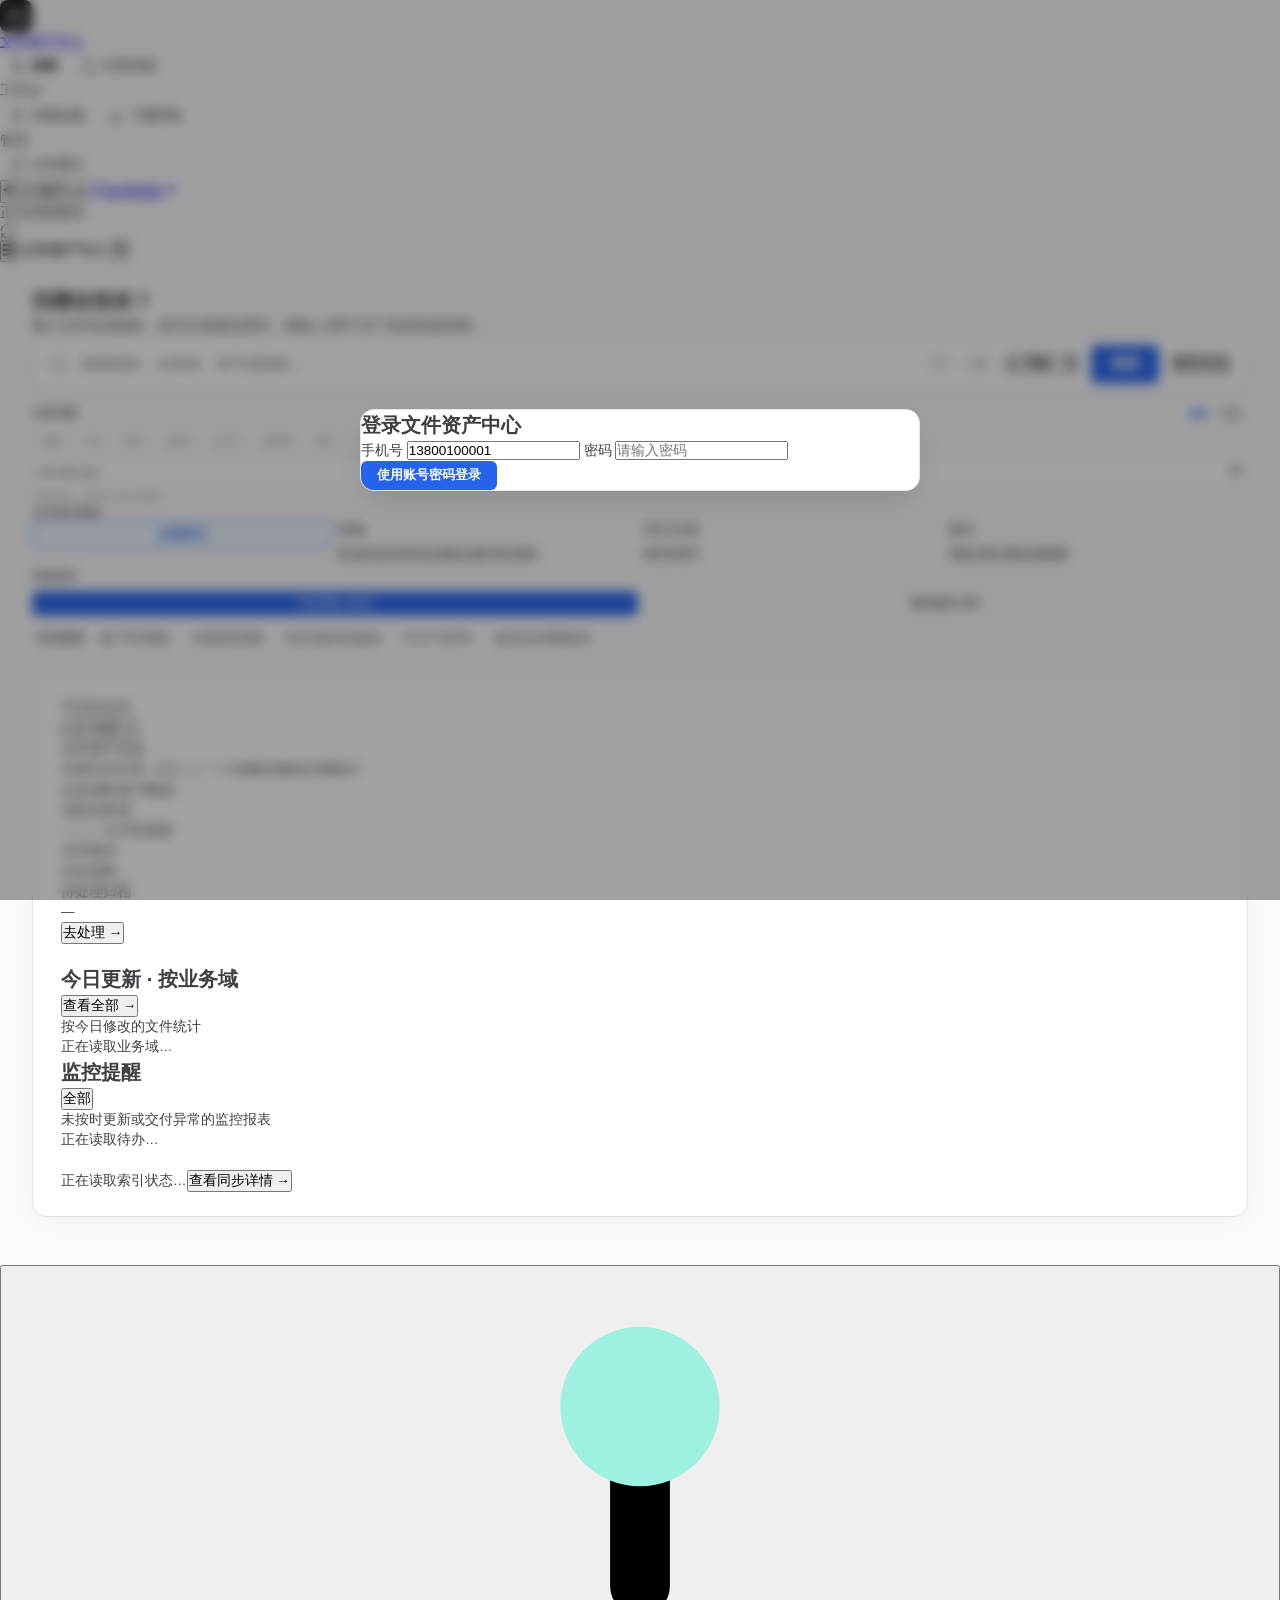
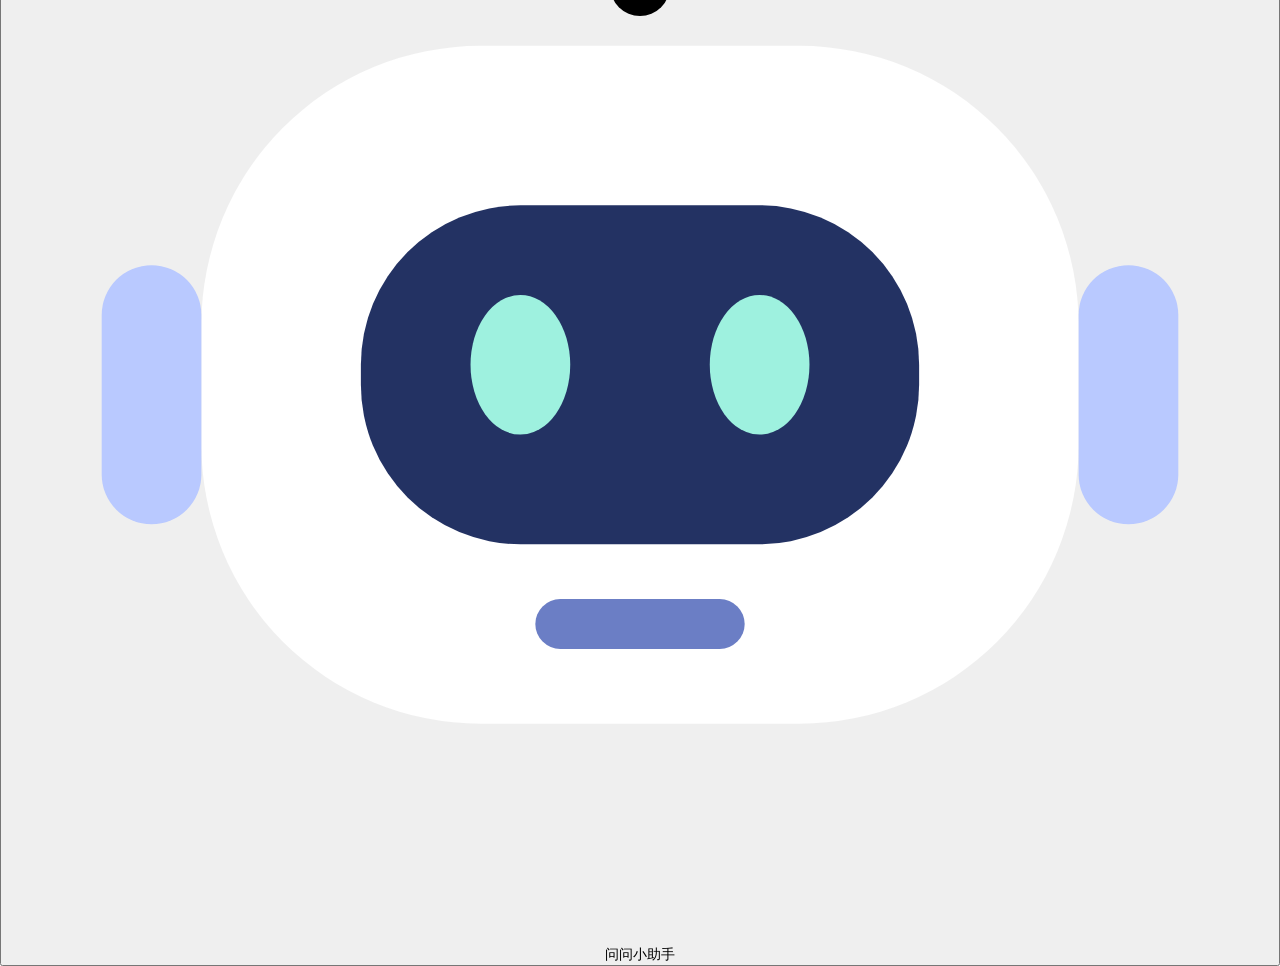
==== commit fb508b88: "feat: 飞书成员首次登录自动开通普通账号" ====
--- a/fast_file_finder/static/index.html
+++ b/fast_file_finder/static/index.html
@@ -5,12 +5,1568 @@
 <meta name="viewport" content="width=device-width,initial-scale=1">
 <title>企业文件资产中心</title>
 
-<link rel="stylesheet" href="/static/theme.css?v=20261112-pine">
-<link rel="stylesheet" href="/static/base.css?v=20261112-pine">
-<link rel="stylesheet" href="/static/portal.css?v=20261113-workspace-navigation2">
-<link rel="stylesheet" href="/static/ui.css?v=20261112-pine">
+<style>
+
+:root {
+  --canvas: #FAFAFA;
+  --surface: #FFFFFF;
+  --surface-subtle: #F4F4F5;
+  --surface-hover: #F4F4F5;
+
+  --ink: #18181B;
+  --ink-secondary: #3F3F46;
+  --muted: #71717A;
+  --subtle: #A1A1AA;
+  --faint: #D4D4D8;
+
+  --line: #E4E4E7;
+  --line-strong: #D4D4D8;
+  --line-focus: var(--brand);
+
+  --brand: #2563EB;
+  --brand-hover: #1D4ED8;
+  --brand-subtle: #EFF6FF;
+  --brand-ring: rgba(37, 99, 235, 0.14);
+
+  --success: #16A34A;
+  --success-subtle: #F0FDF4;
+  --success-line: #BBF7D0;
+
+  --warning: #D97706;
+  --warning-subtle: #FFFBEB;
+  --warning-line: #FDE68A;
+
+  --danger: #DC2626;
+  --danger-subtle: #FEF2F2;
+  --danger-line: #FECACA;
+
+  --neutral-subtle: #F4F4F5;
+  --neutral-line: #E4E4E7;
+
+  --shadow-sm: 0 1px 2px rgba(0, 0, 0, 0.05);
+  --shadow-md: 0 2px 8px rgba(0, 0, 0, 0.06);
+  --shadow-lg: 0 12px 32px -8px rgba(0, 0, 0, 0.14);
+
+  --radius-sm: 6px;
+  --radius-md: 10px;
+  --radius-lg: 14px;
+
+  --font-sans: 'Inter', -apple-system, BlinkMacSystemFont, "Segoe UI", Roboto, "PingFang SC", "Microsoft YaHei", sans-serif;
+  --font-mono: 'JetBrains Mono', SFMono-Regular, Menlo, Monaco, Consolas, monospace;
+}
+
+* { box-sizing: border-box; margin: 0; padding: 0; }
+html, body {
+  min-height: 100vh;
+  background-color: var(--canvas);
+  font-family: var(--font-sans);
+  color: var(--ink-secondary);
+  font-size: 13.5px;
+  line-height: 1.5;
+  -webkit-font-smoothing: antialiased;
+}
+
+button, input, select, textarea { font-family: inherit; font-size: inherit; outline: none; }
+button { cursor: pointer; transition: all 0.12s ease; }
+button:disabled { cursor: not-allowed; opacity: 0.5; }
+
+/* 页面统一骨架 */
+.app-root {
+  min-height: 100vh;
+  display: flex;
+  flex-direction: column;
+}
+
+/* 1. 现代化极简顶栏 Header (56px, Linear/Vercel 级通透设计) */
+.topbar {
+  height: 56px;
+  min-height: 56px;
+  background: rgba(255, 255, 255, 0.9);
+  backdrop-filter: blur(16px);
+  -webkit-backdrop-filter: blur(16px);
+  border-bottom: 1px solid var(--line);
+  display: flex;
+  align-items: center;
+  justify-content: space-between;
+  padding: 0 32px;
+  position: sticky;
+  top: 0;
+  z-index: 90;
+  box-shadow: 0 1px 3px rgba(15, 23, 42, 0.03);
+}
+.topbar-brand {
+  display: flex;
+  align-items: center;
+  gap: 12px;
+  user-select: none;
+}
+.brand-logo {
+  width: 32px;
+  height: 32px;
+  background: linear-gradient(135deg, #18181B, #18181B);
+  color: #FFF;
+  border-radius: 8px;
+  display: flex;
+  align-items: center;
+  justify-content: center;
+  font-weight: 800;
+  font-size: 14px;
+  box-shadow: 0 2px 6px rgba(15, 23, 42, 0.18);
+}
+.brand-info h1 {
+  font-size: 14px;
+  font-weight: 700;
+  color: var(--ink);
+  letter-spacing: -0.2px;
+}
+.brand-info p {
+  font-size: 11px;
+  color: var(--muted);
+}
+
+/* 顶部唯一主导航 (Segmented Control) */
+.nav-mode-tabs {
+  display: flex;
+  align-items: center;
+  background: #EEF2F6;
+  padding: 4px;
+  border-radius: var(--radius-md);
+  border: 1px solid var(--line);
+  gap: 3px;
+}
+.nav-mode-btn {
+  padding: 6px 16px;
+  font-size: 12.5px;
+  font-weight: 600;
+  color: var(--muted);
+  border: none;
+  background: transparent;
+  border-radius: var(--radius-sm);
+  display: inline-flex;
+  align-items: center;
+  gap: 6px;
+  position: relative;
+  transition: all 0.15s ease;
+}
+.nav-mode-btn:hover { color: var(--ink); }
+.nav-mode-btn.active {
+  background: #FFFFFF;
+  color: var(--brand);
+  font-weight: 700;
+  box-shadow: 0 2px 8px rgba(15, 23, 42, 0.06);
+}
+.nav-dot-badge {
+  width: 6px; height: 6px;
+  border-radius: 50%;
+  background: var(--danger);
+}
+
+/* 顶栏右侧状态与操作 */
+.topbar-actions {
+  display: flex;
+  align-items: center;
+  gap: 12px;
+}
+.server-status-pill {
+  display: inline-flex;
+  align-items: center;
+  gap: 6px;
+  padding: 4px 10px;
+  border-radius: 20px;
+  font-size: 11.5px;
+  font-weight: 600;
+  background: var(--success-subtle);
+  color: var(--success);
+  border: 1px solid var(--success-line);
+}
+.status-indicator-dot {
+  width: 7px; height: 7px;
+  border-radius: 50%;
+  background: var(--success);
+  box-shadow: 0 0 0 2px rgba(5, 150, 105, 0.25);
+}
+.status-refresh-icon {
+  border: none; background: transparent; color: var(--success); display: flex; align-items: center; cursor: pointer;
+}
+.btn-ai-header {
+  height: 32px;
+  padding: 0 12px;
+  border-radius: var(--radius-sm);
+  background: linear-gradient(135deg, #18181B, #18181B);
+  color: #FFF;
+  border: none;
+  font-size: 12px;
+  font-weight: 600;
+  display: inline-flex;
+  align-items: center;
+  gap: 6px;
+  cursor: pointer;
+  box-shadow: 0 2px 6px rgba(15, 23, 42, 0.15);
+  transition: all 0.15s;
+}
+.btn-ai-header:hover {
+  transform: translateY(-1px);
+  box-shadow: 0 4px 12px rgba(15, 23, 42, 0.25);
+}
+.btn-ai-header kbd {
+  font-size: 10px;
+  font-family: var(--font-mono);
+  background: rgba(255, 255, 255, 0.18);
+  padding: 1px 5px;
+  border-radius: 4px;
+}
+.user-pill {
+  display: inline-flex;
+  align-items: center;
+  gap: 6px;
+  padding: 4px 12px;
+  background: #FFFFFF;
+  border: 1px solid var(--line);
+  border-radius: 20px;
+  font-size: 11.5px;
+  box-shadow: var(--shadow-sm);
+}
+.user-avatar {
+  width: 20px; height: 20px;
+  border-radius: 50%;
+  background: var(--brand);
+  color: #FFF;
+  display: flex;
+  align-items: center;
+  justify-content: center;
+  font-size: 10px;
+  font-weight: 700;
+}
+.user-role { font-size: 10px; color: var(--muted); background: #E4E4E7; padding: 1px 6px; border-radius: 4px; }
+.user-logout { border: none; background: transparent; color: var(--muted); cursor: pointer; font-size: 11px; }
+.user-logout:hover { color: var(--danger); }
+
+/* 2. 主视口 Shell (自适应宽幅与呼吸感) */
+.shell {
+  flex: 1;
+  display: flex;
+  flex-direction: column;
+  padding: 24px 32px 48px 32px;
+  max-width: 1400px;
+  width: 100%;
+  margin: 0 auto;
+}
+.hidden { display: none !important; }
+
+/* 3. 首页 · 智能搜索区 (Hero Focus 居中通栏) */
+.search-hero-wrap {
+  display: flex;
+  flex-direction: column;
+  gap: 12px;
+  width: 100%;
+  margin-bottom: 24px;
+}
+.command-search-frame {
+  position: relative;
+  height: 54px;
+  background: #FFFFFF;
+  border: 1px solid var(--line-strong);
+  border-radius: var(--radius-lg);
+  padding: 0 16px;
+  display: flex;
+  align-items: center;
+  gap: 12px;
+  box-shadow: 0 4px 20px -2px rgba(15, 23, 42, 0.05), 0 1px 3px rgba(15, 23, 42, 0.03);
+  transition: all 0.2s ease;
+}
+.command-search-frame:focus-within {
+  border-color: var(--line-focus);
+  box-shadow: 0 0 0 4px var(--brand-ring), 0 8px 24px -4px rgba(37, 99, 235, 0.12);
+}
+.search-prefix-icon {
+  width: 20px; height: 20px;
+  fill: none;
+  stroke: var(--subtle);
+  stroke-width: 2;
+  stroke-linecap: round;
+  stroke-linejoin: round;
+  flex-shrink: 0;
+}
+#q {
+  flex: 1;
+  border: none;
+  background: transparent;
+  font-size: 15px;
+  font-family: inherit;
+  color: var(--ink);
+  font-weight: 500;
+}
+.search-clear {
+  padding: 3px 7px;
+  font-size: 11px;
+  background: var(--surface-subtle);
+  color: var(--subtle);
+  border-radius: 4px;
+  border: none;
+  cursor: pointer;
+}
+.kbd-badge {
+  font-family: var(--font-mono);
+  font-size: 11px;
+  padding: 3px 7px;
+  background: var(--surface-subtle);
+  border: 1px solid var(--line);
+  border-radius: 5px;
+  color: var(--muted);
+  cursor: pointer;
+}
+.btn-filter-toggle {
+  height: 36px;
+  padding: 0 12px;
+  border-radius: var(--radius-sm);
+  border: 1px solid var(--line);
+  background: var(--surface-subtle);
+  color: var(--ink-secondary);
+  font-size: 12px;
+  font-weight: 600;
+  display: inline-flex;
+  align-items: center;
+  gap: 6px;
+  cursor: pointer;
+  transition: all 0.12s;
+}
+.btn-filter-toggle svg { width: 14px; height: 14px; fill: none; stroke: currentColor; stroke-width: 2; }
+.btn-filter-toggle:hover { background: #E4E4E7; }
+.btn-hero-search {
+  height: 38px;
+  padding: 0 20px;
+  border-radius: var(--radius-sm);
+  background: var(--brand);
+  color: #FFF;
+  border: none;
+  font-size: 13.5px;
+  font-weight: 700;
+  cursor: pointer;
+  flex-shrink: 0;
+  box-shadow: 0 2px 6px rgba(37, 99, 235, 0.25);
+  transition: all 0.15s;
+}
+.btn-hero-search:hover {
+  background: var(--brand-hover);
+  transform: translateY(-1px);
+  box-shadow: 0 4px 12px rgba(37, 99, 235, 0.35);
+}
+
+/* Filter 下拉 Popover (完整继承) */
+.filter-popover {
+  position: absolute;
+  top: 48px;
+  right: 0;
+  width: 340px;
+  background: #FFFFFF;
+  border: 1px solid var(--line-strong);
+  border-radius: var(--radius-lg);
+  box-shadow: var(--shadow-lg);
+  padding: 16px;
+  z-index: 200;
+  display: flex;
+  flex-direction: column;
+  gap: 12px;
+}
+.filter-popover-title {
+  font-size: 11px;
+  font-weight: 700;
+  color: var(--muted);
+  text-transform: uppercase;
+  letter-spacing: 0.4px;
+}
+.filter-popover-grid {
+  display: grid;
+  grid-template-columns: repeat(4, 1fr);
+  gap: 6px;
+}
+.popover-ext-btn {
+  height: 28px;
+  border-radius: var(--radius-sm);
+  border: 1px solid var(--line);
+  background: var(--surface-subtle);
+  color: var(--ink-secondary);
+  font-size: 11.5px;
+  font-weight: 600;
+}
+.popover-ext-btn:hover { background: #E4E4E7; }
+.popover-ext-btn.active {
+  background: var(--brand-subtle);
+  border-color: var(--brand);
+  color: var(--brand);
+  font-weight: 700;
+}
+.seg-pill-btn.active {
+  background: var(--brand) !important;
+  color: #FFF !important;
+  border-color: var(--brand) !important;
+}
+
+/* 热搜推荐文字链 */
+.search-prompts-bar {
+  display: flex;
+  align-items: center;
+  gap: 10px;
+  font-size: 12px;
+  color: var(--subtle);
+  padding: 0 4px;
+  flex-wrap: wrap;
+}
+.prompt-label { font-size: 11.5px; color: var(--muted); font-weight: 600; flex-shrink: 0; }
+.prompt-pill-link {
+  background: transparent;
+  border: none;
+  color: var(--ink-secondary);
+  cursor: pointer;
+  font-size: 12px;
+  padding: 2px 6px;
+  border-radius: 4px;
+  font-weight: 500;
+  transition: all 0.12s;
+}
+.prompt-pill-link:hover { color: var(--brand); background: var(--brand-subtle); }
+
+/* 4. 首页大屏文件数据统计驾驶舱 (Home Data Cockpit) */
+.home-cockpit-wrap {
+  background: #FFFFFF;
+  border: 1px solid var(--line);
+  border-radius: var(--radius-lg);
+  padding: 24px 28px;
+  box-shadow: 0 4px 24px -2px rgba(15, 23, 42, 0.04), 0 1px 3px rgba(15, 23, 42, 0.02);
+  display: flex;
+  flex-direction: column;
+  gap: 20px;
+  width: 100%;
+}
+.cockpit-header-bar {
+  display: flex;
+  align-items: center;
+  justify-content: space-between;
+}
+.cockpit-title-group {
+  display: flex;
+  align-items: center;
+  gap: 12px;
+  flex-wrap: wrap;
+}
+.cockpit-badge {
+  background: var(--brand-subtle);
+  color: var(--brand);
+  font-size: 11.5px;
+  font-weight: 700;
+  padding: 3px 9px;
+  border-radius: 6px;
+}
+.cockpit-heading {
+  font-size: 16px;
+  font-weight: 800;
+  color: var(--ink);
+  letter-spacing: -0.3px;
+}
+.cockpit-sub {
+  font-size: 12px;
+  color: var(--muted);
+}
+.cockpit-actions {
+  display: flex;
+  gap: 8px;
+}
+
+/* 4 大核心 KPI 指标卡 (自适应横向分布，min-width: 0 杜绝截断) */
+.cockpit-kpi-deck {
+  display: grid;
+  grid-template-columns: repeat(4, 1fr);
+  gap: 16px;
+  width: 100%;
+}
+.cockpit-kpi-card {
+  min-width: 0;
+  background: var(--surface);
+  border: 1px solid var(--line);
+  border-radius: var(--radius-md);
+  padding: 18px;
+  display: block;
+  position: relative;
+  overflow: hidden;
+  box-shadow: var(--shadow-sm);
+  transition: border-color 0.15s ease, background 0.15s ease;
+}
+.cockpit-kpi-card:hover {
+  background: var(--surface);
+  border-color: var(--line-strong);
+  box-shadow: var(--shadow-sm);
+  transform: none;
+}
+.cockpit-kpi-card::before { display: none; }
+
+.kpi-card-inner {
+  display: block;
+  width: 100%;
+  min-width: 0;
+  padding-right: 38px;
+}
+.kpi-icon-pill {
+  position: absolute;
+  top: 18px;
+  right: 18px;
+  width: 30px;
+  height: 30px;
+  border-radius: 8px;
+  display: flex;
+  align-items: center;
+  justify-content: center;
+  background: var(--surface-subtle);
+  color: var(--ink-secondary);
+  flex-shrink: 0;
+}
+.kpi-icon-pill .icon { width: 15px; height: 15px; }
+.kpi-title-text {
+  font-size: 12px;
+  font-weight: 500;
+  color: var(--muted);
+  white-space: nowrap;
+}
+.kpi-value-text {
+  font-size: 26px;
+  font-weight: 700;
+  color: var(--ink);
+  font-variant-numeric: tabular-nums;
+  letter-spacing: -0.5px;
+  line-height: 1.2;
+  margin-top: 8px;
+}
+.kpi-sub-text {
+  font-size: 11.5px;
+  color: var(--subtle);
+  margin-top: 6px;
+  white-space: nowrap;
+  overflow: hidden;
+  text-overflow: ellipsis;
+}
+
+/* ECharts 图表容器 */
+.cockpit-charts-grid {
+  display: grid;
+  grid-template-columns: 1.55fr 1fr;
+  gap: 18px;
+  width: 100%;
+}
+.chart-card-panel {
+  min-width: 0;
+  overflow: hidden;
+  background: #FAFAFA;
+  border: 1px solid var(--line);
+  border-radius: var(--radius-lg);
+  padding: 16px 18px;
+  display: flex;
+  flex-direction: column;
+}
+.chart-card-header {
+  display: flex;
+  align-items: center;
+  justify-content: space-between;
+  margin-bottom: 10px;
+}
+.chart-card-title {
+  font-size: 13px;
+  font-weight: 700;
+  color: var(--ink);
+  display: flex;
+  align-items: center;
+  gap: 6px;
+}
+.chart-hint-tag {
+  font-size: 11px;
+  color: var(--brand);
+  background: var(--brand-subtle);
+  padding: 3px 8px;
+  border-radius: 999px;
+  border: none;
+  font-weight: 600;
+  display: inline-flex;
+  align-items: center;
+  gap: 3px;
+  white-space: nowrap;
+}
+.chart-hint-tag .icon { width: 11px; height: 11px; }
+
+/* 直达矩阵卡片 (双行排版，彻底消除单行省略号) */
+.cockpit-matrix-section {
+  display: flex;
+  flex-direction: column;
+  gap: 12px;
+}
+.matrix-title {
+  font-size: 12px;
+  font-weight: 700;
+  color: var(--ink);
+}
+.matrix-grid {
+  display: grid;
+  grid-template-columns: repeat(6, 1fr);
+  gap: 10px;
+  width: 100%;
+}
+.matrix-card-item {
+  background: var(--surface);
+  border: 1px solid var(--line);
+  border-radius: var(--radius-md);
+  padding: 10px 12px;
+  display: flex;
+  flex-direction: column;
+  gap: 4px;
+  cursor: pointer;
+  transition: border-color 0.15s ease, background 0.15s ease;
+  min-width: 0;
+}
+.matrix-card-item:hover {
+  background: var(--surface-subtle);
+  border-color: var(--line-strong);
+  box-shadow: none;
+  transform: none;
+}
+.matrix-item-left {
+  display: flex;
+  align-items: center;
+  gap: 6px;
+  min-width: 0;
+}
+.matrix-badge-icon { font-size: 13px; flex-shrink: 0; }
+.matrix-item-name {
+  font-size: 12px;
+  font-weight: 700;
+  color: var(--ink);
+  white-space: nowrap;
+  overflow: hidden;
+  text-overflow: ellipsis;
+}
+.matrix-item-count {
+  font-size: 11px;
+  font-family: var(--font-mono);
+  color: var(--muted);
+  font-weight: 500;
+  margin-left: 19px;
+  font-variant-numeric: tabular-nums;
+}
+
+/* 5. 检索结果工作台 (Master-Detail 双流工业布局) */
+.search-workspace-layout {
+  display: flex;
+  flex-direction: column;
+  gap: 16px;
+  width: 100%;
+}
+.search-status-bar {
+  height: 42px;
+  background: #FFFFFF;
+  border: 1px solid var(--line);
+  border-radius: var(--radius-md);
+  padding: 0 18px;
+  display: flex;
+  align-items: center;
+  justify-content: space-between;
+  box-shadow: var(--shadow-sm);
+}
+.status-left {
+  display: flex;
+  align-items: center;
+  gap: 12px;
+  font-size: 12.5px;
+  color: var(--muted);
+}
+.status-dot {
+  width: 7px; height: 7px;
+  border-radius: 50%;
+  background: var(--success);
+}
+.timing-badge {
+  font-family: var(--font-mono);
+  color: var(--success);
+  font-weight: 700;
+}
+.btn-back-cockpit {
+  padding: 5px 12px;
+  border-radius: var(--radius-sm);
+  background: var(--surface-subtle);
+  border: 1px solid var(--line);
+  color: var(--ink-secondary);
+  font-size: 12px;
+  font-weight: 700;
+  cursor: pointer;
+  transition: all 0.12s;
+}
+.btn-back-cockpit:hover { background: #E4E4E7; color: var(--brand); }
+
+/* Master-Detail 并排核心网格 */
+.master-detail-grid {
+  display: grid;
+  grid-template-columns: minmax(0, 1.35fr) minmax(400px, 1fr);
+  gap: 20px;
+  align-items: start;
+}
+.results-stream-pane {
+  display: flex;
+  flex-direction: column;
+  min-width: 0;
+}
+.inspector-detail-pane {
+  display: flex;
+  flex-direction: column;
+  gap: 16px;
+  min-width: 0;
+}
+
+/* 结果面板 */
+.panel {
+  background: #FFFFFF;
+  border: 1px solid var(--line);
+  border-radius: var(--radius-lg);
+  box-shadow: var(--shadow-sm);
+  overflow: hidden;
+}
+.results-header {
+  padding: 14px 20px;
+  border-bottom: 1px solid var(--line);
+  display: flex;
+  align-items: center;
+  justify-content: space-between;
+  gap: 12px;
+  flex-wrap: wrap;
+}
+.results-header h3 {
+  font-size: 13.5px;
+  font-weight: 700;
+  color: var(--ink);
+}
+
+/* 紧凑 60px 结果行 + 悬浮微动作胶囊 */
+.result-card {
+  min-height: 60px;
+  display: grid;
+  grid-template-columns: 36px minmax(0, 1fr) auto;
+  column-gap: 14px;
+  align-items: center;
+  padding: 10px 16px;
+  border-bottom: 1px solid var(--line);
+  background: #FFFFFF;
+  position: relative;
+  cursor: pointer;
+  transition: background 0.1s;
+}
+.result-card:hover { background: var(--canvas); }
+.result-card.selected { background: var(--brand-subtle); }
+.result-card.selected::before {
+  content: '';
+  position: absolute;
+  left: 0;
+  top: 10px;
+  bottom: 10px;
+  width: 3px;
+  background: var(--brand);
+  border-radius: 0 2px 2px 0;
+}
+.file-badge-icon {
+  width: 36px;
+  height: 24px;
+  border-radius: 4px;
+  display: flex;
+  align-items: center;
+  justify-content: center;
+  font-size: 10px;
+  font-weight: 700;
+  font-family: var(--font-mono);
+  margin-right: 14px;
+  flex-shrink: 0;
+}
+.file-badge-icon.xlsx, .file-badge-icon.xls { background: #E6F4EA; color: #137333; }
+.file-badge-icon.csv { background: #E8F0FE; color: #1A73E8; }
+.file-badge-icon.other { background: #F1F3F4; color: #5F6368; }
+
+.card-main {
+  flex: 1;
+  min-width: 0;
+  display: flex;
+  flex-direction: column;
+  justify-content: center;
+  gap: 2px;
+}
+.card-title-row {
+  display: flex;
+  align-items: center;
+  gap: 8px;
+  white-space: nowrap;
+  overflow: hidden;
+  min-width: 0;
+}
+.card-file-name {
+  font-size: 13.5px;
+  font-weight: 600;
+  color: var(--ink);
+  overflow: hidden;
+  text-overflow: ellipsis;
+  white-space: nowrap;
+  min-width: 0;
+  flex: 0 1 auto;
+}
+.result-card.selected .card-file-name { color: var(--brand); }
+.badge-real-data {
+  padding: 1px 6px;
+  border-radius: 4px;
+  font-size: 9.5px;
+  font-weight: 700;
+  background: #DCFCE7;
+  color: #15803D;
+  flex-shrink: 0;
+}
+.score-badge {
+  padding: 1px 5px;
+  border-radius: 3px;
+  font-size: 9px;
+  font-weight: 600;
+  background: #F4F4F5;
+  color: var(--muted);
+  flex-shrink: 0;
+}
+.card-path-row {
+  font-size: 11px;
+  color: var(--subtle);
+  white-space: nowrap;
+  overflow: hidden;
+  text-overflow: ellipsis;
+  font-family: var(--font-mono);
+}
+.card-meta-row {
+  display: flex;
+  align-items: center;
+  gap: 12px;
+  font-size: 11.5px;
+  color: var(--muted);
+  white-space: nowrap;
+  overflow: hidden;
+  text-overflow: ellipsis;
+}
+.meta-time-badge { margin-left: 3px; color: var(--subtle); }
+.match-tag { color: var(--subtle); font-size: 11px; }
+
+/* 行尾操作列（固定图标位，不遮挡文件名） */
+.card-actions {
+  display: flex;
+  align-items: center;
+  gap: 2px;
+  flex-shrink: 0;
+  opacity: 0.55;
+  transition: opacity 0.12s ease;
+}
+.result-card:hover .card-actions, .result-card:focus-within .card-actions, .result-card.selected .card-actions { opacity: 1; }
+.card-actions button {
+  width: 28px;
+  height: 28px;
+  padding: 0;
+  display: inline-flex;
+  align-items: center;
+  justify-content: center;
+  font-size: 11px;
+  font-weight: 600;
+  border-radius: var(--radius-sm);
+  border: none;
+  background: transparent;
+  color: var(--muted);
+  white-space: nowrap;
+}
+.card-actions button:hover {
+  background: var(--surface-subtle);
+  color: var(--ink);
+}
+.card-actions .btn-action-primary {
+  color: var(--brand);
+}
+.card-actions .btn-action-primary:hover {
+  background: var(--brand-subtle);
+  color: var(--brand-hover);
+}
+
+/* 6. 右侧资产画像 Inspector (Detail) */
+.inspector-card {
+  min-height: 440px;
+  display: flex;
+  flex-direction: column;
+}
+.inspector-empty {
+  padding: 56px 24px;
+  text-align: center;
+  color: var(--muted);
+}
+.inspector-active {
+  display: flex;
+  flex-direction: column;
+  height: 100%;
+}
+.inspector-header {
+  padding: 16px 20px 14px 20px;
+  border-bottom: 1px solid var(--line);
+  background: #FAFAFA;
+  display: flex;
+  flex-direction: column;
+  gap: 10px;
+}
+.inspector-title-row {
+  display: flex;
+  align-items: flex-start;
+  justify-content: space-between;
+  gap: 10px;
+}
+.inspector-filename {
+  font-size: 14px;
+  font-weight: 700;
+  color: var(--ink);
+  line-height: 1.35;
+  word-break: break-all;
+}
+.inspector-expand-btn {
+  padding: 3px 8px;
+  border: 1px solid var(--line);
+  background: #FFF;
+  border-radius: 4px;
+  font-size: 11px;
+}
+.inspector-meta-row {
+  display: flex;
+  align-items: center;
+  gap: 8px;
+  font-size: 11.5px;
+  color: var(--muted);
+}
+.dept-pill {
+  background: #E4E4E7;
+  color: #3F3F46;
+  padding: 2px 8px;
+  border-radius: 4px;
+  font-weight: 600;
+}
+.inspector-quick-actions {
+  display: flex;
+  gap: 8px;
+  margin-top: 4px;
+}
+
+.inspector-kpi-deck {
+  display: grid;
+  grid-template-columns: repeat(3, 1fr);
+  gap: 10px;
+  padding: 14px 20px;
+  border-bottom: 1px solid var(--line);
+  background: #FFF;
+}
+.inspector-kpi-tile {
+  background: var(--surface-subtle);
+  border-radius: var(--radius-sm);
+  padding: 8px 12px;
+  display: flex;
+  flex-direction: column;
+  gap: 2px;
+}
+.kpi-tile-label { font-size: 10.5px; color: var(--muted); font-weight: 600; }
+.kpi-tile-val { font-size: 14px; font-weight: 700; color: var(--ink); font-family: var(--font-mono); }
+
+.inspector-tabs-wrap {
+  background: #F4F4F5;
+  border-bottom: 1px solid var(--line);
+  padding: 0 14px;
+}
+.inspector-tabs-bar {
+  display: flex;
+  align-items: center;
+  gap: 4px;
+  overflow-x: auto;
+}
+.sheet-tab-btn {
+  height: 30px;
+  padding: 0 14px;
+  border-radius: 4px 4px 0 0;
+  border: none;
+  background: transparent;
+  font-size: 11.5px;
+  font-weight: 600;
+  color: var(--muted);
+  white-space: nowrap;
+}
+.sheet-tab-btn.active {
+  background: #FFF;
+  color: var(--brand);
+  font-weight: 700;
+}
+
+.inspector-table-viewport {
+  flex: 1;
+  max-height: 280px;
+  overflow: auto;
+  background: #FFF;
+}
+.snippet-table {
+  width: 100%;
+  border-collapse: collapse;
+  font-size: 11px;
+}
+.snippet-table th {
+  position: sticky;
+  top: 0;
+  background: var(--surface-subtle);
+  padding: 6px 8px;
+  font-weight: 600;
+  color: var(--muted);
+  border-bottom: 1px solid var(--line-strong);
+  border-right: 1px solid var(--line);
+  white-space: nowrap;
+  text-align: left;
+}
+.snippet-table td {
+  padding: 6px 8px;
+  border-bottom: 1px solid var(--line);
+  border-right: 1px solid var(--line);
+  color: var(--ink-secondary);
+  white-space: nowrap;
+  max-width: 140px;
+  overflow: hidden;
+  text-overflow: ellipsis;
+  font-variant-numeric: tabular-nums;
+}
+.snippet-table tr:hover td { background: #FAFAFA; }
+
+/* 盘库小部件与最近更新 */
+.stat-sub-panel {
+  padding: 16px 20px;
+}
+.stat-row {
+  display: flex;
+  align-items: center;
+  justify-content: space-between;
+  padding: 7px 0;
+  border-bottom: 1px solid var(--line);
+}
+.stat-label { font-size: 12px; color: var(--muted); font-weight: 500; }
+.stat-value { font-family: var(--font-mono); font-size: 13.5px; font-weight: 700; color: var(--ink); }
+
+/* 7. 现代全高抽屉式 AI 助手浮层 (带全屏暗色毛玻璃遮罩，默认 100% 隐藏，绝不遮挡顶栏) */
+.ai-drawer-overlay {
+  position: fixed;
+  inset: 0;
+  background: rgba(15, 23, 42, 0.45);
+  backdrop-filter: blur(8px);
+  -webkit-backdrop-filter: blur(8px);
+  z-index: 999;
+  display: flex;
+  justify-content: flex-end;
+  transition: opacity 0.2s ease;
+}
+.ai-drawer-overlay.hidden {
+  display: none !important;
+}
+.ai-slide-drawer {
+  width: 460px;
+  max-width: 90vw;
+  height: 100vh;
+  background: #FFFFFF;
+  box-shadow: -10px 0 40px rgba(15, 23, 42, 0.18);
+  display: flex;
+  flex-direction: column;
+  animation: slideInRight 0.2s cubic-bezier(0.16, 1, 0.3, 1);
+  position: relative;
+}
+@keyframes slideInRight {
+  from { transform: translateX(100%); }
+  to { transform: translateX(0); }
+}
+.ai-drawer-header {
+  padding: 16px 20px;
+  background: linear-gradient(135deg, #18181B, #18181B);
+  color: #FFF;
+  display: flex;
+  align-items: center;
+  justify-content: space-between;
+}
+.ai-drawer-title-group {
+  display: flex;
+  align-items: center;
+  gap: 10px;
+}
+.ai-star-badge {
+  width: 32px;
+  height: 32px;
+  background: rgba(255, 255, 255, 0.12);
+  border-radius: 8px;
+  display: flex;
+  align-items: center;
+  justify-content: center;
+  font-size: 18px;
+}
+.ai-header-title { font-size: 14px; font-weight: 700; color: #FFF; }
+.ai-header-sub { font-size: 10.5px; color: #A1A1AA; margin-top: 1px; }
+.ai-header-actions { display: flex; align-items: center; gap: 8px; }
+.ai-head-btn {
+  background: rgba(255, 255, 255, 0.15);
+  color: #FFF;
+  border: none;
+  padding: 4px 10px;
+  border-radius: 5px;
+  font-size: 11px;
+  font-weight: 600;
+}
+.ai-head-close-btn {
+  background: transparent;
+  color: #A1A1AA;
+  border: none;
+  font-size: 16px;
+  padding: 2px 6px;
+  cursor: pointer;
+}
+.ai-head-close-btn:hover { color: #FFF; }
+
+.ai-drawer-body {
+  flex: 1;
+  overflow-y: auto;
+  padding: 20px;
+  display: flex;
+  flex-direction: column;
+  gap: 14px;
+  background: #FAFAFA;
+}
+.ai-drawer-footer {
+  padding: 14px 20px;
+  background: #FFFFFF;
+  border-top: 1px solid var(--line);
+  display: flex;
+  gap: 8px;
+}
+
+/* 8. 组织目录树、归档合规、权限、审批视图 (完整继承样式) */
+.catalog-shell { display: flex; flex-direction: column; gap: 18px; width: 100%; }
+.catalog-kpi-grid { display: grid; grid-template-columns: repeat(5, 1fr); gap: 16px; }
+.catalog-kpi-card {
+  background: #FFFFFF; border: 1px solid var(--line); border-radius: var(--radius-lg);
+  padding: 16px 18px; display: flex; gap: 14px; box-shadow: var(--shadow-sm);
+}
+.kpi-icon-wrap {
+  width: 42px; height: 42px; border-radius: 10px; display: flex; align-items: center; justify-content: center; font-size: 20px; flex-shrink: 0;
+}
+.kpi-icon-blue { background: #EFF6FF; }
+.kpi-icon-green { background: #ECFDF5; }
+.kpi-icon-purple { background: #F5F3FF; }
+.kpi-icon-orange { background: #FFFBEB; }
+.kpi-label { font-size: 12px; color: var(--muted); font-weight: 600; }
+.kpi-value { font-size: 22px; font-weight: 800; color: var(--ink); font-family: var(--font-mono); }
+.kpi-sub { font-size: 11.5px; color: var(--subtle); }
+
+.catalog-main-layout { display: grid; grid-template-columns: 340px 1fr; gap: 18px; align-items: start; }
+.tree-scroll-container { max-height: 600px; overflow-y: auto; padding: 10px 14px; font-size: 12px; }
+.catalog-breadcrumb-bar { padding: 12px 16px; background: var(--surface-subtle); border-bottom: 1px solid var(--line); font-size: 12.5px; color: var(--muted); }
+.catalog-table-container { overflow-x: auto; }
+.catalog-table { width: 100%; table-layout: fixed; border-collapse: collapse; font-size: 12px; }
+.catalog-table th { background: var(--surface-subtle); padding: 10px 12px; text-align: left; font-weight: 600; color: var(--muted); border-bottom: 1px solid var(--line-strong); white-space: nowrap; }
+.catalog-table td { padding: 10px 12px; border-bottom: 1px solid var(--line); overflow: hidden; }
+.catalog-table tr:hover td { background: var(--surface-subtle); }
+.btn-table-action { padding: 0 7px; }
+.catalog-pagination-bar { padding: 12px 18px; display: flex; align-items: center; justify-content: space-between; font-size: 12px; color: var(--muted); }
+
+.archive-kpi-grid { display: grid; grid-template-columns: repeat(5, 1fr); gap: 14px; }
+.filter-tabs-group { display: flex; gap: 8px; margin: 14px 0; }
+.archive-task-grid { display: grid; grid-template-columns: repeat(auto-fill, minmax(290px, 1fr)); gap: 14px; }
+
+/* 9. 模态框全量质感统一 */
+.modal-overlay {
+  position: fixed; inset: 0; background: rgba(15, 23, 42, 0.45); backdrop-filter: blur(6px);
+  z-index: 1000; display: flex; align-items: center; justify-content: center; padding: 24px;
+}
+.modal-window, .modal-card {
+  background: #FFFFFF; border-radius: var(--radius-lg); border: 1px solid var(--line);
+  box-shadow: var(--shadow-lg); width: 100%; max-width: 560px; display: flex; flex-direction: column; overflow: hidden;
+}
+.modal-header, .modal-title { padding: 16px 22px; border-bottom: 1px solid var(--line); font-size: 14px; font-weight: 700; color: var(--ink); display: flex; justify-content: space-between; align-items: center; }
+.modal-body { padding: 22px; display: flex; flex-direction: column; gap: 14px; max-height: 75vh; overflow-y: auto; }
+.modal-btns { padding: 14px 22px; background: var(--surface-subtle); border-top: 1px solid var(--line); display: flex; align-items: center; justify-content: flex-end; gap: 8px; }
+.btn-action-primary { background: var(--brand); color: #FFF; border: none; padding: 6px 16px; border-radius: var(--radius-sm); font-size: 12.5px; font-weight: 700; }
+.btn-action-secondary { background: #FFF; color: var(--ink-secondary); border: 1px solid var(--line); padding: 6px 16px; border-radius: var(--radius-sm); font-size: 12.5px; font-weight: 600; }
+
+/* ===== Quiet Data Utility 基础层 ===== */
+/* 全局排印：数值 tabular-nums */
+body, input, select, textarea { font-variant-numeric: tabular-nums; }
+.stat-value, .kpi-value, .kpi-value-text, .kpi-tile-val, .page-info strong, .timing-badge { font-variant-numeric: tabular-nums; }
+
+/* :focus-visible 全局规范 */
+:focus-visible { outline: 2px solid var(--brand); outline-offset: 2px; }
+button:focus:not(:focus-visible) { outline: none; }
+
+/* SVG Sprite 图标系统 */
+.icon { width: 16px; height: 16px; fill: none; stroke: currentColor; stroke-width: 2; stroke-linecap: round; stroke-linejoin: round; flex-shrink: 0; display: inline-block; vertical-align: -2px; }
+.icon-sm { width: 13px; height: 13px; }
+.icon-lg { width: 20px; height: 20px; }
+
+/* KPI 统一新规范（驾驶舱 + 各视图通用） */
+.cockpit-kpi-card, .catalog-kpi-card {
+  background: var(--surface);
+  border: 1px solid var(--line);
+  border-radius: var(--radius-md);
+  box-shadow: var(--shadow-sm);
+  padding: 16px;
+  transition: border-color 0.12s ease;
+}
+.cockpit-kpi-card { position: relative; padding: 14px 16px; }
+.cockpit-kpi-card:hover, .catalog-kpi-card:hover { border-color: var(--line-strong); }
+.cockpit-kpi-card::before { content: none; }
+.kpi-icon-pill, .kpi-icon-wrap {
+  width: 40px; height: 40px; border-radius: 8px;
+  background: var(--surface-subtle);
+  display: flex; align-items: center; justify-content: center;
+  flex-shrink: 0; font-size: 0; color: var(--ink-secondary);
+}
+/* 首页 KPI：图标移到右上角，数值成为视觉主体 */
+.cockpit-kpi-card .kpi-icon-pill {
+  position: absolute; top: 14px; right: 14px;
+  width: 26px; height: 26px; border-radius: 8px;
+}
+.cockpit-kpi-card .kpi-card-inner { display: block; padding-right: 32px; }
+.kpi-icon-pill .icon, .kpi-icon-wrap .icon { width: 18px; height: 18px; }
+.cockpit-kpi-card .kpi-icon-pill .icon { width: 15px; height: 15px; }
+.kpi-title-text, .kpi-label, .kpi-label-text { font-size: 12px; font-weight: 500; color: var(--muted); }
+.kpi-value-text, .kpi-value { font-size: 20px; font-weight: 700; color: var(--ink); font-family: var(--font-sans); line-height: 1.25; margin-top: 2px; font-variant-numeric: tabular-nums; }
+.cockpit-kpi-card .kpi-value-text { font-size: 22px; letter-spacing: -0.5px; margin-top: 6px; }
+.kpi-sub-text, .kpi-sub { font-size: 12px; font-weight: 400; color: var(--subtle); margin-top: 2px; }
+.cockpit-kpi-card .kpi-sub-text { margin-top: 4px; font-size: 11.5px; padding-right: 20px; }
+
+/* 查看明细可感知：右下角查看明细指示 + hover 反馈 */
+.kpi-drill-tag {
+  position: absolute; right: 14px; bottom: 12px;
+  display: inline-flex; align-items: center; gap: 3px;
+  font-size: 10.5px; font-weight: 600; color: var(--subtle);
+  pointer-events: none; transition: color 0.15s ease;
+}
+.kpi-drill-tag .icon { width: 11px; height: 11px; transition: transform 0.15s ease; }
+.cockpit-kpi-card:hover { border-color: var(--brand); box-shadow: var(--shadow-md); }
+.cockpit-kpi-card:hover .kpi-drill-tag { color: var(--brand); }
+.cockpit-kpi-card:hover .kpi-drill-tag .icon { transform: translateX(3px); }
+.kpi-value.danger, .kpi-value-text.danger { color: var(--danger); }
+/* 今日更新脉冲点 */
+.pulse-dot-sm { display: inline-block; width: 6px; height: 6px; border-radius: 50%; background: var(--success); margin-left: 6px; vertical-align: 2px; animation: pulseSoft 2s ease-in-out infinite; }
+@keyframes pulseSoft { 0%,100% { opacity: 1; } 50% { opacity: 0.35; } }
+
+/* Segmented active 文字改 --ink */
+.nav-mode-btn.active { color: var(--ink); }
+
+/* 服务状态 pill 降级中性 */
+.server-status-pill { background: var(--neutral-subtle); color: var(--muted); border: 1px solid var(--neutral-line); font-weight: 500; }
+.status-indicator-dot { width: 7px; height: 7px; border-radius: 50%; background: var(--success); box-shadow: none; }
+.status-refresh-icon { color: var(--muted); }
+
+/* Toast 通知（补齐定义） */
+.toast-container { position: fixed; bottom: 24px; left: 50%; transform: translateX(-50%); z-index: 1200; display: flex; flex-direction: column; align-items: center; gap: 8px; pointer-events: none; }
+.toast-pill { display: inline-flex; align-items: center; gap: 8px; padding: 9px 14px; background: var(--surface); border: 1px solid var(--line); border-radius: var(--radius-md); box-shadow: var(--shadow-md); font-size: 12.5px; color: var(--ink-secondary); pointer-events: auto; animation: toastIn 0.18s ease; max-width: 420px; }
+.toast-pill .icon { width: 14px; height: 14px; }
+.toast-success { border-color: var(--success-line); }
+.toast-success .icon { color: var(--success); }
+.toast-error { border-color: var(--danger-line); }
+.toast-error .icon { color: var(--danger); }
+.toast-warn { border-color: var(--warning-line); }
+.toast-warn .icon { color: var(--warning); }
+.toast-info .icon { color: var(--muted); }
+.toast-hiding { opacity: 0; transition: opacity 0.2s ease; }
+@keyframes toastIn { from { opacity: 0; transform: translateY(-4px); } to { opacity: 1; transform: none; } }
+
+/* 骨架屏与加载动画（补齐定义） */
+.skeleton-box { background: linear-gradient(90deg, var(--surface-subtle) 25%, #EBEBEF 37%, var(--surface-subtle) 63%); background-size: 400% 100%; animation: skeletonFlow 1.4s ease infinite; border-radius: var(--radius-sm); }
+@keyframes skeletonFlow { 0% { background-position: 100% 0; } 100% { background-position: 0 0; } }
+.spinner-anim { display: inline-block; width: 14px; height: 14px; border: 2px solid var(--line-strong); border-top-color: transparent; border-radius: 50%; animation: spin 0.8s linear infinite; vertical-align: -2px; }
+@keyframes spin { to { transform: rotate(360deg); } }
+.skeleton-task-card { background: var(--surface); border: 1px solid var(--line); border-radius: var(--radius-md); padding: 16px; display: flex; flex-direction: column; gap: 8px; }
+
+/* 分页条（补齐定义） */
+.pagination-bar { display: flex; align-items: center; justify-content: space-between; padding: 12px 18px; font-size: 12px; color: var(--muted); flex-wrap: wrap; gap: 8px; }
+.page-actions { display: flex; align-items: center; gap: 4px; flex-wrap: wrap; }
+.page-btn { min-width: 28px; height: 28px; padding: 0 8px; border: 1px solid var(--line); background: var(--surface); color: var(--ink-secondary); border-radius: var(--radius-sm); font-size: 12px; font-weight: 500; display: inline-flex; align-items: center; justify-content: center; }
+.page-btn:hover:not(:disabled) { border-color: var(--line-strong); background: var(--surface-subtle); }
+.page-btn.active { background: var(--brand); border-color: var(--brand); color: #FFF; font-weight: 600; }
+.page-btn:disabled { opacity: 0.45; cursor: not-allowed; }
+
+/* 组织树（补齐定义） */
+.tree-node-row { display: flex; align-items: center; gap: 6px; padding: 5px 8px; border-radius: var(--radius-sm); cursor: pointer; font-size: 12px; color: var(--ink-secondary); }
+.tree-node-row:hover { background: var(--surface-subtle); }
+.tree-node-row.selected { background: var(--brand-subtle); color: var(--brand); font-weight: 600; }
+.tree-node-row.selected .badge-file-count { color: var(--brand); }
+.tree-toggle-arrow { font-size: 9px; color: var(--muted); width: 16px; height: 16px; text-align: center; transition: transform 0.12s ease, color 0.12s ease, background 0.12s ease; display: inline-flex; align-items: center; justify-content: center; cursor: pointer; border-radius: 4px; }
+.tree-toggle-arrow:hover { background: var(--surface-subtle); color: var(--brand); }
+.tree-toggle-arrow.expanded { transform: rotate(90deg); }
+.tree-toggle-arrow.leaf { visibility: hidden; }
+.tree-node-icon { font-size: 13px; display: inline-flex; }
+.tree-node-title { flex: 1; min-width: 0; overflow: hidden; text-overflow: ellipsis; white-space: nowrap; }
+.badge-file-count { font-size: 11px; font-family: var(--font-mono); color: var(--muted); font-variant-numeric: tabular-nums; flex-shrink: 0; }
+.badge-today-add { display: inline-flex; align-items: center; gap: 4px; font-size: 10.5px; color: var(--success); background: var(--success-subtle); border: 1px solid var(--success-line); padding: 1px 6px; border-radius: 4px; flex-shrink: 0; }
+.badge-today-zero { font-size: 10.5px; color: var(--subtle); flex-shrink: 0; }
+.pulse-green { width: 6px; height: 6px; border-radius: 50%; background: var(--success); display: inline-block; animation: pulseSoft 2s ease-in-out infinite; }
+
+/* 目录面板与工具（补齐定义） */
+.catalog-panel { background: var(--surface); border: 1px solid var(--line); border-radius: var(--radius-lg); overflow: hidden; box-shadow: var(--shadow-sm); }
+.catalog-panel-header { padding: 14px 16px; border-bottom: 1px solid var(--line); display: flex; align-items: center; justify-content: space-between; gap: 10px; }
+.catalog-panel-title { font-size: 13px; font-weight: 700; color: var(--ink); display: flex; align-items: center; gap: 6px; }
+.catalog-panel-sub { font-size: 11.5px; color: var(--muted); margin-top: 2px; }
+.tree-action-btns { display: flex; gap: 4px; }
+.tree-tool-btn { height: 26px; padding: 0 10px; border: 1px solid var(--line); background: var(--surface); color: var(--ink-secondary); border-radius: var(--radius-sm); font-size: 11.5px; font-weight: 500; cursor: pointer; white-space: nowrap; }
+.tree-tool-btn:hover { background: var(--surface-subtle); }
+.tree-toolbar { padding: 10px 14px; border-bottom: 1px solid var(--line); display: flex; flex-direction: column; gap: 8px; }
+.tree-search-box { display: flex; align-items: center; gap: 6px; background: var(--surface-subtle); border: 1px solid var(--line); border-radius: var(--radius-sm); padding: 0 8px; height: 30px; }
+.tree-search-box input { flex: 1; border: none; background: transparent; font-size: 12px; color: var(--ink); outline: none; min-width: 0; }
+.tree-controls-row { display: flex; align-items: center; justify-content: space-between; gap: 8px; }
+.btn-filter-today { display: inline-flex; align-items: center; gap: 6px; height: 26px; padding: 0 10px; border: 1px solid var(--line); background: var(--surface); border-radius: var(--radius-sm); font-size: 11.5px; color: var(--ink-secondary); cursor: pointer; }
+.btn-filter-today.active { border-color: var(--success-line); background: var(--success-subtle); color: var(--success); font-weight: 600; }
+.catalog-detail-banner { border-bottom: 1px solid var(--line); }
+.detail-header-row { padding: 10px 16px; display: flex; align-items: center; justify-content: space-between; gap: 10px; flex-wrap: wrap; }
+.detail-dept-title { font-size: 14px; font-weight: 700; color: var(--ink); display: flex; align-items: center; gap: 8px; }
+.detail-dept-title .icon { color: var(--ink-secondary); }
+.detail-stat-pills { display: flex; gap: 6px; flex-wrap: wrap; }
+.stat-pill { display: inline-flex; align-items: center; gap: 4px; font-size: 11.5px; color: var(--muted); background: var(--surface-subtle); border: 1px solid var(--neutral-line); padding: 2px 8px; border-radius: 4px; }
+.stat-pill b { color: var(--ink); font-variant-numeric: tabular-nums; }
+.stat-pill.green { background: var(--success-subtle); border-color: var(--success-line); color: var(--success); }
+.stat-pill.green b { color: var(--success); }
+.catalog-filter-bar { padding: 12px 16px; border-bottom: 1px solid var(--line); display: flex; align-items: center; justify-content: space-between; gap: 10px; flex-wrap: wrap; }
+.filter-tab-pill { height: 28px; padding: 0 12px; border: 1px solid var(--line); background: var(--surface); color: var(--muted); border-radius: var(--radius-sm); font-size: 12px; font-weight: 500; cursor: pointer; }
+.filter-tab-pill.active { background: var(--ink); border-color: var(--ink); color: #FFF; font-weight: 600; }
+.file-search-mini { display: flex; align-items: center; gap: 6px; background: var(--surface-subtle); border: 1px solid var(--line); border-radius: var(--radius-sm); padding: 0 8px; height: 30px; }
+.file-search-mini input { border: none; background: transparent; font-size: 12px; outline: none; color: var(--ink); min-width: 120px; }
+.sort-select-pill { height: 30px; border: 1px solid var(--line); border-radius: var(--radius-sm); background: var(--surface); color: var(--ink-secondary); font-size: 12px; padding: 0 8px; }
+select.sort-select-pill {
+  appearance: none;
+  -webkit-appearance: none;
+  height: 28px;
+  padding: 0 26px 0 10px;
+  cursor: pointer;
+  background-image: url("data:image/svg+xml;utf8,<svg xmlns='http://www.w3.org/2000/svg' width='12' height='12' viewBox='0 0 24 24' fill='none' stroke='%2371717A' stroke-width='2.5' stroke-linecap='round' stroke-linejoin='round'><polyline points='6 9 12 15 18 9'/></svg>");
+  background-repeat: no-repeat;
+  background-position: right 8px center;
+}
+select.sort-select-pill:hover { border-color: var(--line-strong); }
+select.sort-select-pill:focus { border-color: var(--brand); outline: none; }
+.th-sortable { cursor: pointer; user-select: none; }
+.th-sortable:hover { color: var(--ink); }
+.th-sortable.active { color: var(--brand); }
+.th-sort-icon { font-size: 10px; margin-left: 2px; }
+.file-cell-main { display: flex; align-items: center; gap: 10px; }
+.badge-ext-icon { font-size: 10px; font-weight: 700; font-family: var(--font-mono); padding: 2px 6px; border-radius: 4px; flex-shrink: 0; }
+.badge-ext-xlsx { background: var(--success-subtle); color: var(--success); }
+.badge-ext-csv { background: var(--brand-subtle); color: var(--brand); }
+.badge-ext-other { background: var(--neutral-subtle); color: var(--muted); }
+.file-name-wrap { min-width: 0; }
+.file-name-line { display: flex; align-items: center; gap: 6px; min-width: 0; }
+.file-name-text { font-size: 12.5px; font-weight: 600; color: var(--ink); overflow: hidden; text-overflow: ellipsis; white-space: nowrap; }
+.file-subpath-text { font-size: 11px; color: var(--subtle); overflow: hidden; text-overflow: ellipsis; white-space: nowrap; display: flex; align-items: center; gap: 4px; }
+.tag-today-highlight { display: inline-flex; align-items: center; gap: 4px; font-size: 10.5px; color: var(--success); background: var(--success-subtle); border: 1px solid var(--success-line); padding: 1px 6px; border-radius: 4px; flex-shrink: 0; }
+.tag-today-highlight .dot { width: 5px; height: 5px; border-radius: 50%; background: var(--success); }
+.table-action-btns { display: flex; align-items: center; gap: 4px; }
+.btn-table-action { height: 26px; padding: 0 10px; border: 1px solid var(--line); background: var(--surface); color: var(--ink-secondary); border-radius: var(--radius-sm); font-size: 11.5px; font-weight: 500; cursor: pointer; white-space: nowrap; display: inline-flex; align-items: center; gap: 4px; }
+.btn-table-action:hover { background: var(--surface-subtle); border-color: var(--line-strong); }
+.btn-table-action.primary { background: var(--brand); border-color: var(--brand); color: #FFF; font-weight: 600; }
+.btn-table-action.danger { color: var(--danger); }
+.breadcrumb-part { color: var(--muted); }
+.breadcrumb-sep { color: var(--faint); margin: 0 2px; }
+
+/* 归档视图（补齐定义） */
+.archive-shell { display: flex; flex-direction: column; gap: 16px; width: 100%; }
+.catalog-overview-grid { display: grid; grid-template-columns: repeat(5, 1fr); gap: 14px; }
+.archive-kpi-card { background: var(--surface); border: 1px solid var(--line); border-radius: var(--radius-md); box-shadow: var(--shadow-sm); padding: 16px; }
+.archive-action-bar { background: var(--surface); border: 1px solid var(--line); border-radius: var(--radius-md); padding: 12px 16px; display: flex; align-items: center; justify-content: space-between; gap: 12px; flex-wrap: wrap; }
+.role-switch-wrap { display: flex; align-items: center; gap: 8px; font-size: 12px; color: var(--muted); flex-wrap: wrap; }
+.role-switch-select { height: 30px; border: 1px solid var(--line); border-radius: var(--radius-sm); background: var(--surface); font-size: 12px; color: var(--ink-secondary); padding: 0 8px; }
+.archive-subnav { display: flex; align-items: center; justify-content: space-between; gap: 10px; flex-wrap: wrap; }
+.archive-tab-btn { height: 32px; padding: 0 14px; border: 1px solid var(--line); background: var(--surface); color: var(--muted); border-radius: var(--radius-sm); font-size: 12.5px; font-weight: 600; cursor: pointer; }
+.archive-tab-btn.active { background: var(--ink); border-color: var(--ink); color: #FFF; }
+.archive-task-card { background: var(--surface); border: 1px solid var(--line); border-radius: var(--radius-md); box-shadow: var(--shadow-sm); padding: 16px; display: flex; flex-direction: column; gap: 12px; position: relative; overflow: hidden; }
+.task-card-accent-strip { position: absolute; top: 0; left: 0; right: 0; height: 3px; }
+.archive-task-card.border-pending { border-color: var(--line); }
+.archive-task-card.border-rejected { border-color: var(--line); }
+.archive-task-card.border-submitted { border-color: var(--line); }
+.archive-task-card.border-auto, .archive-task-card.border-approved { border-color: var(--line); }
+.archive-task-card:hover { border-color: var(--line-strong); }
+.task-card-header { display: flex; align-items: flex-start; justify-content: space-between; gap: 10px; }
+.task-ticket-id { font-family: var(--font-mono); font-size: 11px; color: var(--brand); font-weight: 600; background: var(--brand-subtle); padding: 1px 6px; border-radius: 4px; }
+.task-title-text { font-size: 13.5px; font-weight: 700; color: var(--ink); line-height: 1.4; }
+.task-path-sub { font-size: 11px; color: var(--subtle); font-family: var(--font-mono); margin-top: 3px; overflow: hidden; text-overflow: ellipsis; white-space: nowrap; cursor: pointer; }
+.task-meta-box { display: flex; flex-direction: column; gap: 4px; font-size: 11.5px; color: var(--muted); background: var(--surface-subtle); border-radius: var(--radius-sm); padding: 10px 12px; }
+.task-meta-row { display: flex; align-items: center; justify-content: space-between; gap: 8px; flex-wrap: wrap; }
+.user-avatar-tag { display: inline-flex; align-items: center; gap: 6px; }
+.user-avatar-circle { width: 20px; height: 20px; border-radius: 50%; display: inline-flex; align-items: center; justify-content: center; font-size: 10px; font-weight: 700; flex-shrink: 0; }
+.task-progress-container { display: flex; flex-direction: column; gap: 4px; }
+.task-progress-bar-bg { height: 4px; background: var(--neutral-subtle); border-radius: 2px; overflow: hidden; }
+.task-progress-bar-fill { height: 100%; border-radius: 2px; transition: width 0.3s; }
+.task-status-pill { display: inline-flex; align-items: center; gap: 5px; font-size: 11px; font-weight: 600; padding: 3px 9px; border-radius: 4px; white-space: nowrap; }
+.status-pill-pending { background: var(--danger-subtle); color: var(--danger); border: 1px solid var(--danger-line); }
+.status-pill-rejected { background: var(--danger-subtle); color: var(--danger); border: 1px solid var(--danger-line); }
+.status-pill-submitted { background: var(--warning-subtle); color: var(--warning); border: 1px solid var(--warning-line); }
+.status-pill-auto, .status-pill-approved { background: var(--success-subtle); color: var(--success); border: 1px solid var(--success-line); }
+.pulse-dot-mini { width: 6px; height: 6px; border-radius: 50%; display: inline-block; animation: pulseSoft 2s ease-in-out infinite; }
+.task-proof-preview-box { display: flex; gap: 10px; background: var(--surface-subtle); border: 1px solid var(--line); border-radius: var(--radius-sm); padding: 10px; }
+.proof-img-thumb-frame { width: 84px; height: 60px; border-radius: var(--radius-sm); overflow: hidden; border: 1px solid var(--line-strong); cursor: zoom-in; position: relative; flex-shrink: 0; background: #FFF; }
+.proof-img-thumb-frame img { width: 100%; height: 100%; object-fit: cover; }
+.proof-zoom-hint { position: absolute; inset: 0; background: rgba(24,24,27,0.45); color: #FFF; display: flex; align-items: center; justify-content: center; font-size: 11px; opacity: 0; transition: opacity 0.12s; }
+.proof-img-thumb-frame:hover .proof-zoom-hint { opacity: 1; }
+.task-actions-row { display: flex; align-items: center; gap: 8px; flex-wrap: wrap; }
+.btn-archive-primary { height: 32px; padding: 0 14px; background: var(--brand); color: #FFF; border: none; border-radius: var(--radius-sm); font-size: 12px; font-weight: 600; cursor: pointer; display: inline-flex; align-items: center; gap: 6px; }
+.btn-archive-primary:hover { background: var(--brand-hover); }
+.rule-status-toggle { display: inline-flex; align-items: center; gap: 5px; font-size: 11px; font-weight: 600; padding: 2px 8px; border-radius: 4px; cursor: pointer; border: 1px solid transparent; }
+.rule-status-toggle.active { background: var(--success-subtle); color: var(--success); border-color: var(--success-line); }
+.rule-status-toggle.inactive { background: var(--neutral-subtle); color: var(--muted); border-color: var(--neutral-line); }
+
+/* 模态框（补齐定义） */
+.modal-footer { padding: 14px 22px; background: var(--surface-subtle); border-top: 1px solid var(--line); display: flex; align-items: center; justify-content: flex-end; gap: 8px; }
+.modal-close-btn { border: none; background: transparent; color: var(--muted); font-size: 14px; cursor: pointer; width: 28px; height: 28px; border-radius: var(--radius-sm); display: inline-flex; align-items: center; justify-content: center; }
+.modal-close-btn:hover { background: var(--surface-subtle); color: var(--ink); }
+.task-meta-box.modal-meta { background: var(--surface-subtle); border-radius: var(--radius-sm); padding: 10px 12px; font-size: 12px; color: var(--ink-secondary); display: flex; flex-direction: column; gap: 4px; }
+.upload-dropzone { border: 1.5px dashed var(--line-strong); border-radius: var(--radius-md); padding: 24px; text-align: center; cursor: pointer; background: var(--surface-subtle); transition: border-color 0.12s; }
+.upload-dropzone:hover { border-color: var(--brand); }
+.upload-preview-area { border: 1px solid var(--line); border-radius: var(--radius-md); padding: 12px; background: #FFF; }
+.upload-preview-area img { max-width: 100%; max-height: 200px; border-radius: var(--radius-sm); border: 1px solid var(--line); }
+
+/* AI 抽屉聊天（补齐定义） */
+.ai-drawer-body { background: var(--canvas); }
+.ai-chat-body { flex: 1; overflow-y: auto; padding: 20px; display: flex; flex-direction: column; gap: 14px; background: var(--canvas); }
+.chat-msg { display: flex; gap: 10px; align-items: flex-start; }
+.chat-msg.user { flex-direction: row-reverse; }
+.msg-avatar { width: 30px; height: 30px; border-radius: 50%; background: var(--surface-subtle); border: 1px solid var(--line); display: flex; align-items: center; justify-content: center; flex-shrink: 0; color: var(--muted); }
+.msg-bubble { max-width: 78%; padding: 10px 14px; border-radius: var(--radius-md); font-size: 12.5px; line-height: 1.65; color: var(--ink-secondary); background: var(--surface); border: 1px solid var(--line); box-shadow: var(--shadow-sm); word-break: break-word; }
+.chat-msg.user .msg-bubble { background: var(--brand); border-color: var(--brand); color: #FFF; }
+.ai-msg { display: flex; gap: 10px; align-items: flex-start; }
+.ai-msg.user { flex-direction: row-reverse; }
+.ai-msg .ai-avatar { width: 30px; height: 30px; border-radius: 50%; background: var(--brand-subtle); display: flex; align-items: center; justify-content: center; flex-shrink: 0; color: var(--brand); }
+.ai-msg.user .ai-avatar { background: var(--ink); color: #FFF; }
+.ai-bubble {
+  max-width: 82%;
+  padding: 10px 14px;
+  border-radius: var(--radius-md);
+  font-size: 12.5px;
+  line-height: 1.7;
+  color: var(--ink-secondary);
+  background: var(--surface);
+  border: 1px solid var(--line);
+  box-shadow: var(--shadow-sm);
+  word-break: break-word;
+}
+.ai-msg.user .ai-bubble { background: var(--brand); border-color: var(--brand); color: #FFF; }
+.ai-bubble b, .ai-bubble strong { color: var(--ink); font-weight: 600; }
+.ai-matched-card { display: flex; flex-direction: column; align-items: stretch; gap: 8px; background: var(--surface); border: 1px solid var(--line); border-radius: var(--radius-sm); padding: 10px 12px; }
+.ai-card-main { display: flex; align-items: center; gap: 8px; min-width: 0; flex: 1 1 auto; }
+.ai-file-badge { font-size: 10px; font-weight: 700; font-family: var(--font-mono); padding: 2px 6px; border-radius: 4px; flex-shrink: 0; }
+.ai-file-info { min-width: 0; flex: 1 1 auto; }
+.ai-file-title { font-size: 12.5px; font-weight: 600; color: var(--ink); overflow: hidden; text-overflow: ellipsis; white-space: nowrap; }
+.ai-file-meta { font-size: 11px; color: var(--subtle); overflow: hidden; text-overflow: ellipsis; white-space: nowrap; display: flex; align-items: center; gap: 4px; }
+.ai-card-actions { display: flex; gap: 6px; flex-shrink: 0; flex-wrap: wrap; }
+.ai-btn-analyze, .ai-btn-download, .ai-btn-copy { height: 24px; padding: 0 8px; font-size: 11px; border: 1px solid var(--line); background: var(--surface); color: var(--ink-secondary); border-radius: var(--radius-sm); cursor: pointer; white-space: nowrap; display: inline-flex; align-items: center; gap: 4px; text-decoration: none; }
+.ai-btn-analyze:hover, .ai-btn-download:hover, .ai-btn-copy:hover { background: var(--surface-subtle); }
+.chip-btn { height: 26px; padding: 0 12px; border-radius: 999px; border: 1px solid var(--line); background: var(--surface); color: var(--ink-secondary); font-size: 11.5px; font-weight: 500; cursor: pointer; display: inline-flex; align-items: center; gap: 4px; }
+.chip-btn:hover { background: var(--surface-subtle); }
+
+/* AI 推测卡（补齐定义） */
+.ai-guess-card { margin: 16px; background: var(--surface); border: 1px solid var(--line); border-radius: var(--radius-md); padding: 16px; }
+.ai-guess-head { display: flex; gap: 10px; align-items: flex-start; }
+.ai-guess-body { font-size: 12.5px; color: var(--ink-secondary); line-height: 1.65; }
+.ai-guess-tags { display: flex; flex-wrap: wrap; gap: 6px; align-items: center; }
+
+/* 下载审批表格（补齐定义） */
+.ap-table { width: 100%; border-collapse: collapse; font-size: 12px; }
+.ap-table th { background: var(--surface-subtle); padding: 10px 14px; text-align: left; font-weight: 600; color: var(--muted); border-bottom: 1px solid var(--line-strong); white-space: nowrap; }
+.ap-table td { padding: 10px 14px; border-bottom: 1px solid var(--line); color: var(--ink-secondary); vertical-align: top; }
+.ap-table tr:hover td { background: var(--surface-subtle); }
+.ap-status { display: inline-flex; align-items: center; font-size: 11px; font-weight: 600; padding: 2px 8px; border-radius: 4px; }
+.ap-status.pending { background: var(--warning-subtle); color: var(--warning); border: 1px solid var(--warning-line); }
+.ap-status.approved { background: var(--success-subtle); color: var(--success); border: 1px solid var(--success-line); }
+.ap-status.rejected { background: var(--danger-subtle); color: var(--danger); border: 1px solid var(--danger-line); }
+.copy-path-btn { font-size: 11px; color: var(--muted); border: none; background: transparent; cursor: pointer; padding: 2px 4px; border-radius: 4px; }
+.copy-path-btn:hover { color: var(--brand); background: var(--brand-subtle); }
+
+/* 徽章统一 11px/500 */
+.badge-real-data, .score-badge, .cockpit-badge { font-size: 11px; font-weight: 500; border-radius: 4px; }
+.badge-real-data { padding: 2px 8px; background: var(--success-subtle); color: var(--success); border: 1px solid var(--success-line); }
+.cockpit-badge { padding: 2px 8px; background: var(--brand-subtle); color: var(--brand); }
+
+/* 筛选激活态 */
+.btn-filter-toggle.has-active-filters { border-color: var(--brand); background: var(--brand-subtle); color: var(--brand); }
+.filter-count-badge { display: inline-flex; align-items: center; justify-content: center; min-width: 16px; height: 16px; border-radius: 999px; background: var(--brand); color: #FFF; font-size: 10px; font-weight: 600; padding: 0 4px; }
+
+/* 快捷筛选条（搜索框下方） */
+.qf-strip { display: flex; align-items: center; gap: 12px; flex-wrap: wrap; margin-top: 10px; padding: 7px 12px; background: var(--surface); border: 1px solid var(--line); border-radius: 10px; }
+.qf-group { display: flex; align-items: center; gap: 5px; flex-wrap: wrap; }
+.qf-label { font-size: 11px; color: var(--muted); font-weight: 500; margin-right: 2px; white-space: nowrap; }
+.qf-chip { height: 22px; padding: 0 9px; font-size: 11px; font-weight: 500; border: 1px solid var(--line); border-radius: 6px; background: #FFF; color: var(--ink-secondary); cursor: pointer; display: inline-flex; align-items: center; gap: 4px; white-space: nowrap; transition: border-color .12s, color .12s, background .12s; }
+.qf-chip:hover { border-color: #93C5FD; color: var(--brand); }
+.qf-chip.active { background: var(--brand-subtle); border-color: var(--brand); color: var(--brand); font-weight: 600; }
+.qf-divider { width: 1px; height: 14px; background: var(--line-strong); flex: none; }
+
+/* 搜索历史下拉 */
+.search-history-dd { position: absolute; top: calc(100% + 6px); left: 0; right: 0; z-index: 60; background: var(--surface); border: 1px solid var(--line); border-radius: var(--radius-md); box-shadow: var(--shadow-lg); overflow: hidden; }
+.search-history-item { display: flex; align-items: center; gap: 8px; padding: 7px 12px; font-size: 12.5px; color: var(--ink-secondary); cursor: pointer; }
+.search-history-item:hover { background: var(--surface-subtle); }
+.search-history-item .sh-text { flex: 1; min-width: 0; overflow: hidden; text-overflow: ellipsis; white-space: nowrap; }
+.search-history-item .sh-remove { border: none; background: transparent; color: var(--muted); cursor: pointer; padding: 2px; border-radius: 4px; display: inline-flex; }
+.search-history-item .sh-remove:hover { color: var(--danger); background: var(--danger-subtle); }
+.search-history-empty { padding: 10px 12px; font-size: 12px; color: var(--muted); }
+
+/* 结果头部已激活筛选 chips */
+.active-filter-chip { display: inline-flex; align-items: center; gap: 4px; height: 22px; padding: 0 8px; font-size: 11px; font-weight: 500; border-radius: 6px; background: var(--brand-subtle); border: 1px solid var(--brand); color: var(--brand); cursor: pointer; white-space: nowrap; transition: background .12s; }
+.active-filter-chip:hover { background: #DBEAFE; }
+.active-filter-chip svg { width: 11px; height: 11px; }
+
+/* 响应式：窄屏筛选条分组自然换行 */
+@media (max-width: 768px) {
+  .qf-strip { gap: 8px; padding: 8px 10px; }
+  .qf-divider { display: none; }
+}
+
+/* AI 按钮改纯 ink 实底 */
+.btn-ai-header { background: #18181B; box-shadow: none; }
+.btn-ai-header:hover { background: #000; box-shadow: none; transform: none; }
+
+/* 删除按钮 hover 上浮 */
+.btn-hero-search:hover { transform: none; box-shadow: none; }
+.matrix-card-item:hover { transform: none; }
+.cockpit-kpi-card:hover { transform: none; box-shadow: var(--shadow-sm); }
+
+/* AI 抽屉头部白底下边框 */
+.ai-drawer-header { background: var(--surface); color: var(--ink); border-bottom: 1px solid var(--line); }
+.ai-header-title { color: var(--ink); }
+.ai-header-sub { color: var(--muted); }
+.ai-star-badge { background: var(--brand-subtle); color: var(--brand); }
+.ai-head-btn { background: var(--surface-subtle); color: var(--ink-secondary); border: 1px solid var(--line); }
+.ai-head-close-btn { color: var(--muted); }
+.ai-head-close-btn:hover { color: var(--ink); }
+
+/* 遮罩统一 */
+.ai-drawer-overlay, .modal-overlay { background: rgba(24, 24, 27, 0.4); backdrop-filter: blur(6px); -webkit-backdrop-filter: blur(6px); }
+
+/* 响应式断点 */
+@media (max-width: 1280px) {
+  .brand-info p { display: none; }
+  .nav-mode-btn { padding: 6px 10px; }
+  .cockpit-charts-grid { grid-template-columns: 1fr; }
+  .catalog-kpi-grid, .catalog-overview-grid { grid-template-columns: repeat(3, 1fr); }
+}
+@media (max-width: 1024px) {
+  .master-detail-grid { grid-template-columns: 1fr; }
+  .inspector-detail-pane { order: 2; }
+  .cockpit-kpi-deck { grid-template-columns: repeat(2, 1fr); }
+  .catalog-kpi-grid, .catalog-overview-grid { grid-template-columns: repeat(2, 1fr); }
+  .matrix-grid { grid-template-columns: repeat(3, 1fr); }
+  .catalog-main-layout { grid-template-columns: 1fr; }
+  .tree-scroll-container { max-height: 40vh; }
+  .archive-task-grid { grid-template-columns: 1fr; }
+}
+@media (max-width: 768px) {
+  .topbar { flex-wrap: wrap; height: auto; min-height: 56px; padding: 8px 16px; gap: 8px; }
+  .nav-mode-tabs { overflow-x: auto; max-width: 100%; }
+  .cockpit-kpi-deck { grid-template-columns: 1fr; }
+  .catalog-kpi-grid, .catalog-overview-grid { grid-template-columns: 1fr; }
+  .catalog-table-container, .ap-table-wrap { overflow-x: auto; }
+  .shell { padding: 16px; }
+}
+
+</style>
+<link rel="stylesheet" href="/static/portal.css?v=20261123-notification-manual-send">
+<link rel="stylesheet" href="/static/ui.css?v=20261108-robot">
 </head>
-<body class="workspace-app">
+<body>
 
 <!-- SVG Sprite 图标库 (Lucide 风格) -->
 <svg xmlns="http://www.w3.org/2000/svg" style="display:none">
@@ -54,30 +1610,27 @@
 
 <div class="app-root">
   <!-- 1. 全局唯一定制顶栏 (彻底告别双重导航与右上角遮挡) -->
-<header class="portal-sidebar" id="portalSidebar" aria-label="主导航">
+<aside class="portal-sidebar" id="portalSidebar" aria-label="主导航">
 <a class="portal-brand" href="/" aria-label="文件资产中心首页">
 <span class="brand-logo"><svg width="19" height="19" viewBox="0 0 24 24" fill="none" stroke="currentColor" stroke-width="1.6" stroke-linecap="round" stroke-linejoin="round" aria-hidden="true"><path d="M3 7a2 2 0 0 1 2-2h5l2 2h7a2 2 0 0 1 2 2v10H3Z"/><path d="M3 11h18"/></svg></span>
 <span>文件资产中心
 </span>
 </a>
 <nav class="portal-navigation" aria-label="功能导航">
-<div class="workspace-nav-group active" data-group="files">
-<button class="workspace-nav-trigger" aria-expanded="false" aria-controls="navGroup-files">文件<svg width="12" height="12" viewBox="0 0 12 12" aria-hidden="true"><path d="m3 4.5 3 3 3-3" fill="none" stroke="currentColor" stroke-width="1.4"/></svg></button>
-<div class="workspace-nav-menu" id="navGroup-files" hidden><button class="nav-mode-btn active" id="navSearchTab" onclick="switchNavMode('search')" title="搜索（1）" aria-current="page">
+<button class="nav-mode-btn active" id="navSearchTab" onclick="switchNavMode('search')" title="搜索（1）" aria-current="page">
 <svg class="icon" viewBox="0 0 24 24" fill="none" stroke="currentColor" stroke-width="1.7" stroke-linecap="round" stroke-linejoin="round">
 <use href="#i-search"/>
 </svg>
 <span>搜索</span>
-</button><button class="nav-mode-btn " id="navCatalogTab" onclick="switchNavMode('catalog')" title="目录浏览（2）" aria-current="false">
+</button>
+<button class="nav-mode-btn " id="navCatalogTab" onclick="switchNavMode('catalog')" title="目录浏览（2）" aria-current="false">
 <svg class="icon" viewBox="0 0 24 24" fill="none" stroke="currentColor" stroke-width="1.7" stroke-linecap="round" stroke-linejoin="round">
 <use href="#i-folder"/>
 </svg>
 <span>目录浏览</span>
-</button></div>
-</div>
-<div class="workspace-nav-group" data-group="tasks">
-<button class="workspace-nav-trigger" aria-expanded="false" aria-controls="navGroup-tasks">待办<svg width="12" height="12" viewBox="0 0 12 12" aria-hidden="true"><path d="m3 4.5 3 3 3-3" fill="none" stroke="currentColor" stroke-width="1.4"/></svg></button>
-<div class="workspace-nav-menu" id="navGroup-tasks" hidden><button class="nav-mode-btn " id="navArchiveTab" onclick="switchNavMode('archive')" title="归档合规（3）" aria-current="false">
+</button>
+<div class="nav-section-label">工作台</div>
+<button class="nav-mode-btn " id="navArchiveTab" onclick="switchNavMode('archive')" title="归档合规（3）" aria-current="false">
 <svg class="icon" viewBox="0 0 24 24" fill="none" stroke="currentColor" stroke-width="1.7" stroke-linecap="round" stroke-linejoin="round">
 <use href="#i-shield-check"/>
 </svg>
@@ -86,42 +1639,42 @@
 </span>
 <span id="navPendingDot" class="hidden">
 </span>
-</button><button class="nav-mode-btn " id="navApprovalTab" onclick="switchNavMode('approval')" title="下载审批（4）" aria-current="false">
+</button>
+<button class="nav-mode-btn " id="navApprovalTab" onclick="switchNavMode('approval')" title="下载审批（4）" aria-current="false">
 <svg class="icon" viewBox="0 0 24 24" fill="none" stroke="currentColor" stroke-width="1.7" stroke-linecap="round" stroke-linejoin="round">
 <use href="#i-download"/>
 </svg>
 <span>下载审批</span>
 <span class="nav-dot-badge" id="navApprovalDot" style="display:none">
 </span>
-</button></div>
-</div>
-<div class="workspace-nav-group" data-group="manage">
-<button class="workspace-nav-trigger" aria-expanded="false" aria-controls="navGroup-manage">管理<svg width="12" height="12" viewBox="0 0 12 12" aria-hidden="true"><path d="m3 4.5 3 3 3-3" fill="none" stroke="currentColor" stroke-width="1.4"/></svg></button>
-<div class="workspace-nav-menu" id="navGroup-manage" hidden><button class="nav-mode-btn " id="navPermTab" onclick="switchNavMode('permission')" title="人员权限（5）" aria-current="false">
-<svg class="icon" viewBox="0 0 24 24" fill="none" stroke="currentColor" stroke-width="1.7" stroke-linecap="round" stroke-linejoin="round">
-<use href="#i-users"/>
-</svg>
-<span>人员权限</span>
-</button><button class="nav-mode-btn " id="navSyncTab" onclick="switchNavMode('sync')" title="索引与同步（6）" aria-current="false">
-<svg class="icon" viewBox="0 0 24 24" fill="none" stroke="currentColor" stroke-width="1.7" stroke-linecap="round" stroke-linejoin="round">
-<use href="#i-refresh"/>
-</svg>
-<span>索引与同步</span>
-</button></div>
-</div>
+</button>
+<div class="nav-section-label">管理</div>
+<button class="nav-mode-btn" id="navMembersTab" onclick="switchNavMode('members')" title="成员管理（5）" aria-current="false" style="display:none">
+<svg class="icon" viewBox="0 0 24 24" fill="none" stroke="currentColor" stroke-width="1.7" stroke-linecap="round" stroke-linejoin="round"><use href="#i-users"/></svg>
+<span>成员管理</span>
+</button>
+<button class="nav-mode-btn" id="navPermTab" onclick="switchNavMode('access')" title="文件权限" aria-current="false" style="display:none">
+<svg class="icon" viewBox="0 0 24 24" fill="none" stroke="currentColor" stroke-width="1.7" stroke-linecap="round" stroke-linejoin="round"><use href="#i-shield-check"/></svg>
+<span>文件权限</span>
+</button>
+<button class="nav-mode-btn" id="navSyncTab" onclick="switchNavMode('sync')" title="文件索引（6）" aria-current="false">
+<svg class="icon" viewBox="0 0 24 24" fill="none" stroke="currentColor" stroke-width="1.7" stroke-linecap="round" stroke-linejoin="round"><use href="#i-refresh"/></svg>
+<span>文件索引</span>
+</button>
+<button class="nav-mode-btn" id="navNotificationsTab" onclick="switchNavMode('notifications')" title="推送任务" aria-current="false" style="display:none">
+<svg class="icon" viewBox="0 0 24 24" fill="none" stroke="currentColor" stroke-width="1.7" stroke-linecap="round" stroke-linejoin="round"><use href="#i-inbox"/></svg>
+<span>推送任务</span>
+</button>
 </nav>
 <div class="sidebar-bottom">
-<button class="sidebar-ai" aria-label="打开 AI 助手" onclick="toggleAIChat(true)">
+<button class="sidebar-ai" onclick="toggleAIChat(true)">
 <svg class="icon" viewBox="0 0 24 24" fill="none" stroke="currentColor" stroke-width="1.7" stroke-linecap="round" stroke-linejoin="round">
 <use href="#i-sparkles"/>
 </svg>
 <span>AI 助手</span>
 <kbd>⌘J</kbd>
 </button>
-<a class="sidebar-help sidebar-showcase" href="/showcase" aria-label="返回演示总览" title="返回演示总览">
-<span aria-hidden="true">←</span><span><span class="showcase-prefix">返回</span>演示总览</span>
-</a>
-<a class="sidebar-help" href="/guide" target="_blank" rel="noopener" aria-label="打开使用指南" title="使用指南">
+<a class="sidebar-help" href="/guide" target="_blank" rel="noopener">
 <svg class="icon" viewBox="0 0 24 24" fill="none" stroke="currentColor" stroke-width="1.7" stroke-linecap="round" stroke-linejoin="round">
 <use href="#i-info"/>
 </svg>使用指南<svg class="icon" viewBox="0 0 24 24" fill="none" stroke="currentColor" stroke-width="1.7" stroke-linecap="round" stroke-linejoin="round">
@@ -150,7 +1703,7 @@
 <button class="user-logout" onclick="doLogout()" title="退出登录">退出</button>
 </div>
 </div>
-</header>
+</aside>
 <button class="sidebar-backdrop hidden" id="sidebarBackdrop" onclick="togglePortalSidebar(false)" aria-label="收起导航">
 </button>
 <div class="mobile-topbar">
@@ -165,13 +1718,10 @@
 
   <!-- 2. 主视口 Shell -->
   <main class="shell">
-    <nav id="workspaceTabs" class="workspace-tabs" aria-label="已打开的工作区"></nav>
-    <div class="workspace-mobile-tabs"><label for="workspaceMobileSelect">工作区</label><select id="workspaceMobileSelect" aria-label="切换工作区"></select><button id="workspaceMobileClose" type="button" aria-label="关闭当前标签">×</button></div>
-    <div id="workspaceSources">
     <div id="portalDemoBanner" class="portal-demo-banner hidden"><span><i></i> 演示环境 <small>示例数据 · 每日更新</small></span><time id="portalDemoDate"></time></div>
     <!-- 视图 1：首页 · 智能搜索 + 全部文件资产统计大屏 + 检索工作台 -->
     <section id="searchView" class="portal-home">
-<div class="search-intro" id="searchIntro"><h1>查找文件，接着工作。</h1><p>搜索业务文件，或从目录继续。打开的文件会保留在上方标签中。</p></div>
+<div class="search-intro" id="searchIntro"><h1>找哪份报表？</h1><p>输入文件名或指标，也可以直接说需求，例如“上周千川广告的投放回报”。</p></div>
       <!-- 搜索主区域 (居中通栏) -->
       <div class="search-hero-wrap">
         <div class="command-search-frame">
@@ -185,30 +1735,30 @@
           <div class="search-history-dd hidden" id="searchHistoryDD"></div>
         </div>
 
-        <details class="workspace-filters workspace-home-filters"><summary>筛选条件 <span>日期、格式与匹配方式</span></summary><div class="search-filters-inline" id="filterPopoverMenu" role="region" aria-label="搜索筛选"><section class="search-filter-date">
+        <div class="search-filters-inline" id="filterPopoverMenu" role="region" aria-label="搜索筛选"><section class="search-filter-date">
                     <div class="filter-popover-title" style="margin-bottom:6px;display:flex;align-items:center;justify-content:space-between">
                       <span>日期范围</span>
                       <!-- 修改/创建日期切换（放到标题行，节省纵向空间） -->
-                      <div id="dateFieldToggle" style="display:flex;background:#f4f4f3;border-radius:6px;padding:1px">
-                        <button type="button" data-field="mtime" onclick="setDateField('mtime')" style="height:20px;font-size:10px;border:none;border-radius:4px;background:#fff;color:#285649;font-weight:600;cursor:pointer;padding:0 6px;box-shadow:0 1px 2px rgba(0,0,0,0.08)">修改</button>
-                        <button type="button" data-field="ctime" onclick="setDateField('ctime')" style="height:20px;font-size:10px;border:none;border-radius:4px;background:transparent;color:#6f736b;cursor:pointer;padding:0 6px">创建</button>
+                      <div id="dateFieldToggle" style="display:flex;background:#F4F4F5;border-radius:6px;padding:1px">
+                        <button type="button" data-field="mtime" onclick="setDateField('mtime')" style="height:20px;font-size:10px;border:none;border-radius:4px;background:#fff;color:#2563eb;font-weight:600;cursor:pointer;padding:0 6px;box-shadow:0 1px 2px rgba(0,0,0,0.08)">修改</button>
+                        <button type="button" data-field="ctime" onclick="setDateField('ctime')" style="height:20px;font-size:10px;border:none;border-radius:4px;background:transparent;color:#71717A;cursor:pointer;padding:0 6px">创建</button>
                       </div>
                     </div>
                     <!-- 快捷日期：最近天数、自然月/季度/年、滚动月份 -->
                     <div id="dateQuickTags" style="display:flex;flex-wrap:wrap;gap:4px;margin-bottom:6px">
-                      <button type="button" data-range="all" onclick="applyDateQuick('all')" style="height:22px;font-size:10.5px;border:1px solid #e3e5e1;border-radius:4px;background:#fff;color:#6f736b;cursor:pointer;padding:0 7px">全部</button>
-                      <button type="button" data-range="today" onclick="applyDateQuick('today')" style="height:22px;font-size:10.5px;border:1px solid #e3e5e1;border-radius:4px;background:#fff;color:#6f736b;cursor:pointer;padding:0 7px">今天</button>
-                      <button type="button" data-range="yesterday" onclick="applyDateQuick('yesterday')" style="height:22px;font-size:10.5px;border:1px solid #e3e5e1;border-radius:4px;background:#fff;color:#6f736b;cursor:pointer;padding:0 7px">昨天</button>
-                      <button type="button" data-range="3d" onclick="applyDateQuick('3d')" style="height:22px;font-size:10.5px;border:1px solid #e3e5e1;border-radius:4px;background:#fff;color:#6f736b;cursor:pointer;padding:0 7px">近3天</button>
-                      <button type="button" data-range="7d" onclick="applyDateQuick('7d')" style="height:22px;font-size:10.5px;border:1px solid #e3e5e1;border-radius:4px;background:#fff;color:#6f736b;cursor:pointer;padding:0 7px">近7天</button>
-                      <button type="button" data-range="30d" onclick="applyDateQuick('30d')" style="height:22px;font-size:10.5px;border:1px solid #e3e5e1;border-radius:4px;background:#fff;color:#6f736b;cursor:pointer;padding:0 7px">近30天</button>
-                      <button type="button" data-range="this_month" onclick="applyDateQuick('this_month')" style="height:22px;font-size:10.5px;border:1px solid #e3e5e1;border-radius:4px;background:#fff;color:#6f736b;cursor:pointer;padding:0 7px">本月</button>
-                      <button type="button" data-range="last_month" onclick="applyDateQuick('last_month')" style="height:22px;font-size:10.5px;border:1px solid #e3e5e1;border-radius:4px;background:#fff;color:#6f736b;cursor:pointer;padding:0 7px">上个月</button>
-                      <button type="button" data-range="this_quarter" onclick="applyDateQuick('this_quarter')" style="height:22px;font-size:10.5px;border:1px solid #e3e5e1;border-radius:4px;background:#fff;color:#6f736b;cursor:pointer;padding:0 7px">本季度</button>
-                      <button type="button" data-range="last_quarter" onclick="applyDateQuick('last_quarter')" style="height:22px;font-size:10.5px;border:1px solid #e3e5e1;border-radius:4px;background:#fff;color:#6f736b;cursor:pointer;padding:0 7px">上季度</button>
-                      <button type="button" data-range="this_year" onclick="applyDateQuick('this_year')" style="height:22px;font-size:10.5px;border:1px solid #e3e5e1;border-radius:4px;background:#fff;color:#6f736b;cursor:pointer;padding:0 7px">本年</button>
-                      <button type="button" data-range="3m" onclick="applyDateQuick('3m')" style="height:22px;font-size:10.5px;border:1px solid #e3e5e1;border-radius:4px;background:#fff;color:#6f736b;cursor:pointer;padding:0 7px">近三个月</button>
-                      <button type="button" data-range="6m" onclick="applyDateQuick('6m')" style="height:22px;font-size:10.5px;border:1px solid #e3e5e1;border-radius:4px;background:#fff;color:#6f736b;cursor:pointer;padding:0 7px">近半年</button>
+                      <button type="button" data-range="all" onclick="applyDateQuick('all')" style="height:22px;font-size:10.5px;border:1px solid #E4E4E7;border-radius:4px;background:#fff;color:#71717A;cursor:pointer;padding:0 7px">全部</button>
+                      <button type="button" data-range="today" onclick="applyDateQuick('today')" style="height:22px;font-size:10.5px;border:1px solid #E4E4E7;border-radius:4px;background:#fff;color:#71717A;cursor:pointer;padding:0 7px">今天</button>
+                      <button type="button" data-range="yesterday" onclick="applyDateQuick('yesterday')" style="height:22px;font-size:10.5px;border:1px solid #E4E4E7;border-radius:4px;background:#fff;color:#71717A;cursor:pointer;padding:0 7px">昨天</button>
+                      <button type="button" data-range="3d" onclick="applyDateQuick('3d')" style="height:22px;font-size:10.5px;border:1px solid #E4E4E7;border-radius:4px;background:#fff;color:#71717A;cursor:pointer;padding:0 7px">近3天</button>
+                      <button type="button" data-range="7d" onclick="applyDateQuick('7d')" style="height:22px;font-size:10.5px;border:1px solid #E4E4E7;border-radius:4px;background:#fff;color:#71717A;cursor:pointer;padding:0 7px">近7天</button>
+                      <button type="button" data-range="30d" onclick="applyDateQuick('30d')" style="height:22px;font-size:10.5px;border:1px solid #E4E4E7;border-radius:4px;background:#fff;color:#71717A;cursor:pointer;padding:0 7px">近30天</button>
+                      <button type="button" data-range="this_month" onclick="applyDateQuick('this_month')" style="height:22px;font-size:10.5px;border:1px solid #E4E4E7;border-radius:4px;background:#fff;color:#71717A;cursor:pointer;padding:0 7px">本月</button>
+                      <button type="button" data-range="last_month" onclick="applyDateQuick('last_month')" style="height:22px;font-size:10.5px;border:1px solid #E4E4E7;border-radius:4px;background:#fff;color:#71717A;cursor:pointer;padding:0 7px">上个月</button>
+                      <button type="button" data-range="this_quarter" onclick="applyDateQuick('this_quarter')" style="height:22px;font-size:10.5px;border:1px solid #E4E4E7;border-radius:4px;background:#fff;color:#71717A;cursor:pointer;padding:0 7px">本季度</button>
+                      <button type="button" data-range="last_quarter" onclick="applyDateQuick('last_quarter')" style="height:22px;font-size:10.5px;border:1px solid #E4E4E7;border-radius:4px;background:#fff;color:#71717A;cursor:pointer;padding:0 7px">上季度</button>
+                      <button type="button" data-range="this_year" onclick="applyDateQuick('this_year')" style="height:22px;font-size:10.5px;border:1px solid #E4E4E7;border-radius:4px;background:#fff;color:#71717A;cursor:pointer;padding:0 7px">本年</button>
+                      <button type="button" data-range="3m" onclick="applyDateQuick('3m')" style="height:22px;font-size:10.5px;border:1px solid #E4E4E7;border-radius:4px;background:#fff;color:#71717A;cursor:pointer;padding:0 7px">近三个月</button>
+                      <button type="button" data-range="6m" onclick="applyDateQuick('6m')" style="height:22px;font-size:10.5px;border:1px solid #E4E4E7;border-radius:4px;background:#fff;color:#71717A;cursor:pointer;padding:0 7px">近半年</button>
                     </div>
                     <!-- 自定义日期范围（可手动调整，修改后标签自动切到"自定义"高亮） -->
                     <div style="display:flex;align-items:center;gap:4px">
@@ -220,20 +1770,18 @@
                   </section>
                   <section class="search-filter-format">
                   <div class="filter-popover-title">文件格式筛选</div>
-                  <div class="filter-popover-grid grouped-formats"><button type="button" class="popover-ext-btn active" data-ext="" aria-pressed="true">全部格式</button><div class="format-category"><span class="format-category-name">表格</span><div class="format-category-options"><button type="button" class="popover-ext-btn" data-ext=".xlsx" aria-pressed="false">XLSX</button><button type="button" class="popover-ext-btn" data-ext=".xls" aria-pressed="false">XLS</button><button type="button" class="popover-ext-btn" data-ext=".csv" aria-pressed="false">CSV</button><button type="button" class="popover-ext-btn" data-ext=".xlsm" aria-pressed="false">XLSM</button><button type="button" class="popover-ext-btn" data-ext=".xlsb" aria-pressed="false">XLSB</button><button type="button" class="popover-ext-btn" data-ext=".tsv" aria-pressed="false">TSV</button><button type="button" class="popover-ext-btn" data-ext=".ods" aria-pressed="false">ODS</button></div></div><div class="format-category"><span class="format-category-name">文档与网页</span><div class="format-category-options"><button type="button" class="popover-ext-btn" data-ext=".pdf" aria-pressed="false">PDF</button><button type="button" class="popover-ext-btn" data-ext=".html" aria-pressed="false">HTML</button><button type="button" class="popover-ext-btn" data-ext=".htm" aria-pressed="false">HTM</button></div></div><div class="format-category"><span class="format-category-name">演示文稿</span><div class="format-category-options"><button type="button" class="popover-ext-btn" data-ext=".pptx" aria-pressed="false">PPTX</button><button type="button" class="popover-ext-btn" data-ext=".ppt" aria-pressed="false">PPT</button></div></div><div class="format-category"><span class="format-category-name">图片</span><div class="format-category-options"><button type="button" class="popover-ext-btn" data-ext=".png" aria-pressed="false">PNG</button><button type="button" class="popover-ext-btn" data-ext=".jpg" aria-pressed="false">JPG</button><button type="button" class="popover-ext-btn" data-ext=".jpeg" aria-pressed="false">JPEG</button><button type="button" class="popover-ext-btn" data-ext=".webp" aria-pressed="false">WEBP</button></div></div></div>
+                  <div class="filter-popover-grid grouped-formats"><button type="button" class="popover-ext-btn active" data-ext="" aria-pressed="true">全部格式</button><div class="format-category"><span class="format-category-name">表格</span><div class="format-category-options"><button type="button" class="popover-ext-btn" data-ext=".xlsx" aria-pressed="false">XLSX</button><button type="button" class="popover-ext-btn" data-ext=".xls" aria-pressed="false">XLS</button><button type="button" class="popover-ext-btn" data-ext=".csv" aria-pressed="false">CSV</button><button type="button" class="popover-ext-btn" data-ext=".xlsm" aria-pressed="false">XLSM</button><button type="button" class="popover-ext-btn" data-ext=".xlsb" aria-pressed="false">XLSB</button><button type="button" class="popover-ext-btn" data-ext=".tsv" aria-pressed="false">TSV</button><button type="button" class="popover-ext-btn" data-ext=".ods" aria-pressed="false">ODS</button></div></div><div class="format-category"><span class="format-category-name">演示文稿</span><div class="format-category-options"><button type="button" class="popover-ext-btn" data-ext=".pptx" aria-pressed="false">PPTX</button><button type="button" class="popover-ext-btn" data-ext=".ppt" aria-pressed="false">PPT</button></div></div><div class="format-category"><span class="format-category-name">图片</span><div class="format-category-options"><button type="button" class="popover-ext-btn" data-ext=".png" aria-pressed="false">PNG</button><button type="button" class="popover-ext-btn" data-ext=".jpg" aria-pressed="false">JPG</button><button type="button" class="popover-ext-btn" data-ext=".jpeg" aria-pressed="false">JPEG</button><button type="button" class="popover-ext-btn" data-ext=".webp" aria-pressed="false">WEBP</button></div></div></div>
 </section>                  <section class="search-filter-mode">
                     <div class="filter-popover-title" style="margin-bottom:6px">匹配模式</div>
                     <div style="display:flex;gap:4px">
-                      <button class="seg-pill-btn active" id="btnFilterAnd" data-mode="all" onclick="selectMatchMode('all')" style="flex:1;text-align:center;padding:4px;font-size:11px;border-radius:6px;background:#FAFAFA;border:1px solid #e3e5e1">严格匹配 (AND)</button>
-                      <button class="seg-pill-btn" id="btnFilterOr" data-mode="any" onclick="selectMatchMode('any')" style="flex:1;text-align:center;padding:4px;font-size:11px;border-radius:6px;background:#FAFAFA;border:1px solid #e3e5e1">宽松推荐 (OR)</button>
+                      <button class="seg-pill-btn active" id="btnFilterAnd" data-mode="all" onclick="selectMatchMode('all')" style="flex:1;text-align:center;padding:4px;font-size:11px;border-radius:6px;background:#FAFAFA;border:1px solid #E4E4E7">严格匹配 (AND)</button>
+                      <button class="seg-pill-btn" id="btnFilterOr" data-mode="any" onclick="selectMatchMode('any')" style="flex:1;text-align:center;padding:4px;font-size:11px;border-radius:6px;background:#FAFAFA;border:1px solid #E4E4E7">宽松推荐 (OR)</button>
                     </div>
                   </section>
 
                   <!-- 日期筛选：快捷标签 + 自定义范围 + 修改/创建切换 -->
                   
                 </div>
-
-        </details>
 
         <!-- 热搜推荐直达词 -->
         <div class="search-prompts-bar">
@@ -282,12 +1830,12 @@
           <div class="status-right"></div>
         </div>
 
-        <!-- Full-width file results with optional filters. -->
-        <div class="master-detail-grid"><details class="workspace-filters search-filter-sidebar"><summary>筛选条件 <span>目录、格式、日期与文件状态</span></summary><div class="workspace-filter-body"><div class="filter-sidebar-heading">筛选条件<button onclick="resetAllFilters()">重置</button></div>        <div class="advanced-search-filters primary-search-filters"><label>业务目录<select id="searchDirectoryFilter" onchange="setPortalExtraFilter('directory',this.value)"><option value="">全部可访问目录</option></select></label>
+        <!-- 双流核心网格: 左 56% 结果流 + 右 44% 资产画像切片 -->
+        <div class="master-detail-grid"><aside class="search-filter-sidebar" aria-label="搜索筛选"><div class="filter-sidebar-heading">筛选条件<button onclick="resetAllFilters()">重置</button></div>        <div class="advanced-search-filters primary-search-filters"><label>业务目录<select id="searchDirectoryFilter" onchange="setPortalExtraFilter('directory',this.value)"><option value="">全部可访问目录</option></select></label>
 <label>文件大小<select id="searchSizeFilter" onchange="setPortalExtraFilter('size',this.value)"><option value="">不限大小</option><option value="small">小于 100 KB</option><option value="medium">100 KB – 1 MB</option><option value="large">1 MB – 10 MB</option><option value="huge">10 MB 及以上</option></select></label>
 <label>文件状态<select id="searchContentFilter" onchange="setPortalExtraFilter('content_state',this.value)"><option value="all">全部文件</option><option value="nonempty">非空文件</option><option value="empty">空文件（0 字节）</option></select></label>
 </div><div class="qf-strip" id="quickFilterStrip">
-<div class="qf-group grouped-formats sidebar-format-groups"><span class="qf-label">文件格式</span><button type="button" class="qf-chip active" data-qf-ext="" aria-pressed="true">全部格式</button><div class="format-category"><span class="format-category-name">表格</span><div class="format-category-options"><button type="button" class="qf-chip" data-qf-ext=".xlsx" aria-pressed="false">XLSX</button><button type="button" class="qf-chip" data-qf-ext=".xls" aria-pressed="false">XLS</button><button type="button" class="qf-chip" data-qf-ext=".csv" aria-pressed="false">CSV</button><button type="button" class="qf-chip" data-qf-ext=".xlsm" aria-pressed="false">XLSM</button><button type="button" class="qf-chip" data-qf-ext=".xlsb" aria-pressed="false">XLSB</button><button type="button" class="qf-chip" data-qf-ext=".tsv" aria-pressed="false">TSV</button><button type="button" class="qf-chip" data-qf-ext=".ods" aria-pressed="false">ODS</button></div></div><div class="format-category"><span class="format-category-name">文档与网页</span><div class="format-category-options"><button type="button" class="qf-chip" data-qf-ext=".pdf" aria-pressed="false">PDF</button><button type="button" class="qf-chip" data-qf-ext=".html" aria-pressed="false">HTML</button><button type="button" class="qf-chip" data-qf-ext=".htm" aria-pressed="false">HTM</button></div></div><div class="format-category"><span class="format-category-name">演示文稿</span><div class="format-category-options"><button type="button" class="qf-chip" data-qf-ext=".pptx" aria-pressed="false">PPTX</button><button type="button" class="qf-chip" data-qf-ext=".ppt" aria-pressed="false">PPT</button></div></div><div class="format-category"><span class="format-category-name">图片</span><div class="format-category-options"><button type="button" class="qf-chip" data-qf-ext=".png" aria-pressed="false">PNG</button><button type="button" class="qf-chip" data-qf-ext=".jpg" aria-pressed="false">JPG</button><button type="button" class="qf-chip" data-qf-ext=".jpeg" aria-pressed="false">JPEG</button><button type="button" class="qf-chip" data-qf-ext=".webp" aria-pressed="false">WEBP</button></div></div></div>
+<div class="qf-group grouped-formats sidebar-format-groups"><span class="qf-label">文件格式</span><button type="button" class="qf-chip active" data-qf-ext="" aria-pressed="true">全部格式</button><div class="format-category"><span class="format-category-name">表格</span><div class="format-category-options"><button type="button" class="qf-chip" data-qf-ext=".xlsx" aria-pressed="false">XLSX</button><button type="button" class="qf-chip" data-qf-ext=".xls" aria-pressed="false">XLS</button><button type="button" class="qf-chip" data-qf-ext=".csv" aria-pressed="false">CSV</button><button type="button" class="qf-chip" data-qf-ext=".xlsm" aria-pressed="false">XLSM</button><button type="button" class="qf-chip" data-qf-ext=".xlsb" aria-pressed="false">XLSB</button><button type="button" class="qf-chip" data-qf-ext=".tsv" aria-pressed="false">TSV</button><button type="button" class="qf-chip" data-qf-ext=".ods" aria-pressed="false">ODS</button></div></div><div class="format-category"><span class="format-category-name">演示文稿</span><div class="format-category-options"><button type="button" class="qf-chip" data-qf-ext=".pptx" aria-pressed="false">PPTX</button><button type="button" class="qf-chip" data-qf-ext=".ppt" aria-pressed="false">PPT</button></div></div><div class="format-category"><span class="format-category-name">图片</span><div class="format-category-options"><button type="button" class="qf-chip" data-qf-ext=".png" aria-pressed="false">PNG</button><button type="button" class="qf-chip" data-qf-ext=".jpg" aria-pressed="false">JPG</button><button type="button" class="qf-chip" data-qf-ext=".jpeg" aria-pressed="false">JPEG</button><button type="button" class="qf-chip" data-qf-ext=".webp" aria-pressed="false">WEBP</button></div></div></div>
           <span class="qf-divider"></span>
           <div class="qf-group">
             <span class="qf-label">时间</span>
@@ -314,7 +1862,7 @@
         </div><div class="advanced-search-filters">
 <label>日期依据<select id="sidebarDateField" onchange="setDateField(this.value)"><option value="mtime">修改日期</option><option value="ctime">创建日期</option></select></label>
 <label>自定义日期<input type="date" id="sidebarDateFrom" aria-label="筛选开始日期" onchange="setPortalSidebarDates()"><span class="facet-date-separator">至</span><input type="date" id="sidebarDateTo" aria-label="筛选结束日期" onchange="setPortalSidebarDates()"></label>
-<div id="extraSearchFilterSummary" class="extra-filter-summary" role="status"></div></div></div></details>
+<div id="extraSearchFilterSummary" class="extra-filter-summary" role="status"></div></div></aside>
           <!-- 左侧 Master 结果流 -->
           <div class="results-stream-pane">
             <div class="panel" id="resultsCard">
@@ -338,6 +1886,21 @@
             </div>
           </div>
 
+          <!-- 右侧 Detail 资产画像 Inspector -->
+          <div class="inspector-detail-pane">
+            <div class="panel inspector-card" id="inspectorCard">
+              <div id="inspectorEmptyState" class="inspector-empty">
+                <svg class="icon-lg" viewBox="0 0 24 24" fill="none" stroke="currentColor" stroke-width="1.5" stroke-linecap="round" stroke-linejoin="round" style="width:36px;height:36px;color:var(--faint);margin-bottom:8px"><use href="#i-pie-chart"/></svg>
+                <div style="font-size:14px;font-weight:600;color:var(--ink)">选择一份报表预览</div>
+                <div style="font-size:12px;color:var(--muted);margin-top:4px">选择文件后查看工作表与数据预览</div>
+              </div>
+              <div id="inspectorActiveContent" class="inspector-active" style="display:none">
+                <!-- 动态注入 Header, 3个 KPI, Sheet Tabs, SheetJS 前 12 行切片 -->
+              </div>
+            </div>
+
+
+          </div>
         </div>
       </div>
     </section>
@@ -446,8 +2009,8 @@
 
           <!-- 树滚动区域 -->
           <div class="tree-scroll-container" id="catalogTreeContainer" role="tree" aria-label="企业组织目录">
-            <div style="padding:40px;text-align:center;color:#6f736b;font-size:13px">
-              <span class="spinner-anim" style="border-color:#285649;border-top-color:transparent;width:18px;height:18px"></span>
+            <div style="padding:40px;text-align:center;color:#71717A;font-size:13px">
+              <span class="spinner-anim" style="border-color:#2563eb;border-top-color:transparent;width:18px;height:18px"></span>
               <div style="margin-top:8px">正在加载组织架构树与今日增量…</div>
             </div>
           </div>
@@ -507,8 +2070,8 @@
               </thead>
               <tbody id="catalogTableBody">
                 <tr>
-                  <td colspan="6" style="text-align:center;padding:60px;color:#6f736b">
-                    <span class="spinner-anim" style="border-color:#285649;border-top-color:transparent;width:18px;height:18px"></span>
+                  <td colspan="6" style="text-align:center;padding:60px;color:#71717A">
+                    <span class="spinner-anim" style="border-color:#2563eb;border-top-color:transparent;width:18px;height:18px"></span>
                     <div style="margin-top:8px">正在查询该部门下文件…</div>
                   </td>
                 </tr>
@@ -529,7 +2092,7 @@
     </section>
 
     <!-- 视图 3：归档合规时效监控 (完整保留) -->
-    <section id="archiveView" class="hidden archive-shell"><div class="portal-page-heading"><div><h1>归档合规</h1><p id="portalArchiveDescription">查看归档待办、审核凭证与管理监控规则。</p></div><span class="portal-rule-rate" id="portalArchiveRate">当前规则达标率：待核验</span></div><div id="portalArchiveNotice" class="portal-notice hidden"></div>
+    <section id="archiveView" class="hidden archive-shell"><div class="portal-page-heading"><div><h1>归档合规</h1><p id="portalArchiveDescription">查看归档待办、审核凭证与管理监控规则。</p></div><div class="report-archive-actions"><span class="portal-rule-rate" id="portalArchiveRate">当前规则达标率：待核验</span><button type="button" class="portal-button hidden" id="openDailyReportAudit" onclick="switchNavMode('report-audit')">日报明细</button></div></div><div id="portalArchiveNotice" class="portal-notice hidden"></div>
       <!-- 顶部 5 大合规统筹指标 -->
       <div class="catalog-overview-grid">
         <div class="catalog-kpi-card">
@@ -609,8 +2172,8 @@
       <!-- 视图 A：待办任务工单列表 -->
       <div id="archiveTasksView">
         <div class="archive-task-grid" id="archiveTaskGrid">
-          <div style="grid-column:1/-1;text-align:center;padding:60px;color:#6f736b">
-            <span class="spinner-anim" style="border-color:#285649;border-top-color:transparent;width:20px;height:20px"></span>
+          <div style="grid-column:1/-1;text-align:center;padding:60px;color:#71717A">
+            <span class="spinner-anim" style="border-color:#2563eb;border-top-color:transparent;width:20px;height:20px"></span>
             <div style="margin-top:10px">正在加载待办任务中心…</div>
           </div>
         </div>
@@ -631,20 +2194,50 @@
               </tr>
             </thead>
             <tbody id="archiveRulesTableBody">
-              <tr><td colspan="6" style="text-align:center;padding:40px;color:#6f736b">加载规则中…</td></tr>
+              <tr><td colspan="6" style="text-align:center;padding:40px;color:#71717A">加载规则中…</td></tr>
             </tbody>
           </table>
         </div>
       </div>
     </section>
 
+
+    <section id="reportAuditView" class="hidden archive-shell" aria-labelledby="reportAuditTitle">
+      <div class="portal-page-heading report-audit-heading">
+        <div><h1 id="reportAuditTitle">报表更新明细</h1><p>按北京时间查看各监控报表的每日更新与检测结果。</p></div>
+        <button type="button" class="portal-button" onclick="switchNavMode('archive')">返回归档合规</button>
+      </div>
+      <div class="report-audit-panel">
+        <div class="report-audit-toolbar">
+          <label class="report-audit-date" for="reportAuditDate">检测日期<input type="date" id="reportAuditDate" onchange="changeDailyReportDate()"></label>
+          <div class="report-audit-filters" role="group" aria-label="检测状态">
+            <button type="button" data-report-audit-status="all" aria-pressed="true" onclick="setDailyReportStatus('all')">全部 <span>—</span></button>
+            <button type="button" data-report-audit-status="normal" aria-pressed="false" onclick="setDailyReportStatus('normal')">正常 <span>—</span></button>
+            <button type="button" data-report-audit-status="abnormal" aria-pressed="false" onclick="setDailyReportStatus('abnormal')">异常 <span>—</span></button>
+            <button type="button" data-report-audit-status="pending" aria-pressed="false" onclick="setDailyReportStatus('pending')">待检测 <span>—</span></button>
+          </div>
+          <a id="reportAuditDownload" class="portal-button report-audit-download" href="/reports/daily/abnormal.csv"><svg class="icon" aria-hidden="true"><use href="#i-download"/></svg>下载异常清单</a>
+        </div>
+        <div id="reportAuditMessage" class="report-audit-message hidden" role="status" aria-live="polite"></div>
+        <div class="report-audit-table-wrap">
+          <table class="report-audit-table" aria-label="当日报表检测明细">
+            <thead><tr>
+              <th scope="col">报表 / 监控规则</th><th scope="col">日期</th><th scope="col">状态</th><th scope="col">更新数量</th>
+              <th scope="col">最近更新</th><th scope="col">检测截止</th><th scope="col">责任人</th><th scope="col">检测说明</th>
+            </tr></thead>
+            <tbody id="reportAuditTableBody"></tbody>
+          </table>
+        </div>
+      </div>
+    </section>
+
     <!-- 视图 4：下载审批中心 (完整保留) -->
     <section id="approvalView" class="hidden archive-shell">
       <div class="panel" style="padding:20px;border-radius:14px;background:#fff;border:1px solid rgba(0,0,0,0.06);box-shadow:0 1px 3px rgba(0,0,0,0.02)">
         <div style="display:flex;justify-content:space-between;align-items:center;margin-bottom:14px;flex-wrap:wrap;gap:10px">
           <div>
-            <div style="font-size:16px;font-weight:800;color:#171916" id="approvalTitle">下载审批中心</div>
-            <div style="font-size:12px;color:#6f736b;margin-top:2px">下载按文件夹权限执行；需审批时填写用途，通过后获得限时授权，可查看处理记录</div>
+            <div style="font-size:16px;font-weight:800;color:#18181B" id="approvalTitle">下载审批中心</div>
+            <div style="font-size:12px;color:#71717A;margin-top:2px">下载按文件夹权限执行；需审批时填写用途，通过后获得限时授权，可查看处理记录</div>
           </div>
           <button class="btn-action-secondary" onclick="loadApprovalCenter()"><svg class="icon-sm" viewBox="0 0 24 24" fill="none" stroke="currentColor" stroke-width="2" stroke-linecap="round" stroke-linejoin="round"><use href="#i-refresh"/></svg> 刷新</button>
         </div>
@@ -652,93 +2245,88 @@
       </div>
     </section>
 
-    <!-- 视图 5：人员与账号权限中心 (完整保留) -->
-    <section id="permissionView" class="hidden archive-shell"><section id="feishuPanel" class="directory-grant-panel"></section>
-      <div id="directoryGrantPanel" class="directory-grant-panel"></div>
-      <!-- 4 大指标卡片 -->
-      <div class="catalog-overview-grid" style="grid-template-columns: repeat(4, 1fr);">
-        <div class="catalog-kpi-card">
-          <div class="kpi-icon-wrap"><svg class="icon" viewBox="0 0 24 24" fill="none" stroke="currentColor" stroke-width="2" stroke-linecap="round" stroke-linejoin="round"><use href="#i-users"/></svg></div>
-          <div class="kpi-meta-wrap">
-            <div class="kpi-label-text">受控企业人员总数</div>
-            <div class="kpi-value-text" id="permTotalUsers">--</div>
-            <div class="kpi-sub-text">企业手机号实名账号</div>
+    <section id="membersView" class="hidden archive-shell" aria-labelledby="membersTitle">
+      <div class="portal-page-heading"><h1 id="membersTitle">成员管理</h1></div>
+      <p id="memberLoadStatus" role="status" hidden></p>
+      <section id="memberPanel" aria-label="成员名单" class="directory-grant-panel"></section>
+    </section>
+
+    <section id="permissionView" class="hidden archive-shell">
+      <div class="portal-page-heading"><h1>文件权限</h1></div>
+      <div class="permission-tabs" id="permissionTabs" role="tablist" aria-label="文件权限">
+        <button id="showFolderGrants" role="tab" type="button" data-section="grants" aria-controls="directoryGrantPanel" aria-selected="true" tabindex="0">文件夹授权</button>
+        <button id="showGrantHistory" role="tab" type="button" data-section="audit" aria-controls="permissionAuditPanel" aria-selected="false" tabindex="-1">授权记录</button>
+      </div>
+      <p id="permissionLoadStatus" role="status" hidden></p>
+      <section id="directoryGrantPanel" role="tabpanel" aria-labelledby="showFolderGrants" class="directory-grant-panel" hidden></section>
+      <section id="permissionAuditPanel" role="tabpanel" aria-labelledby="showGrantHistory" class="directory-grant-panel" hidden></section>
+    </section>
+
+    <section id="notificationsView" class="hidden archive-shell" aria-labelledby="notificationTitle">
+      <div class="portal-page-heading">
+        <div><h1 id="notificationTitle">推送任务</h1><p>按北京时间，将文件更新和归档异常日报发给指定成员或群。</p></div>
+        <button id="newNotificationTask" type="button" class="portal-button primary" disabled>新建任务</button>
+      </div>
+      <section class="home-panel notification-panel">
+        <div class="home-panel-heading"><h2>定时推送 <span id="notificationTotal"></span></h2>
+          <button id="refreshNotificationTasks" type="button" class="tree-tool-btn">刷新</button></div>
+        <p id="notificationListStatus" role="status"></p>
+        <div class="notification-table-scroll"><table class="portal-table notification-table">
+          <thead><tr><th scope="col">任务名称</th><th scope="col">接收对象</th><th scope="col">发送计划</th>
+            <th scope="col">最近发送</th><th scope="col">状态</th><th scope="col">操作</th></tr></thead>
+          <tbody id="notificationTaskRows"></tbody>
+        </table></div>
+      </section>
+      <details id="notificationPreview" class="home-panel notification-preview" hidden>
+        <summary>查看今日日报内容</summary>
+        <p>同日任务共用首轮推送时的归档明细。</p><pre id="notificationPreviewText"></pre>
+      </details>
+      <dialog id="notificationTaskDialog" class="notification-dialog" aria-labelledby="notifyEditorTitle">
+        <form id="notificationTaskForm">
+          <header><h2 id="notifyEditorTitle">新建推送任务</h2></header>
+          <div class="notification-fields">
+            <label>任务名称<input id="notifyName" maxlength="80" required autocomplete="off" placeholder="例如：运营组晚间日报"></label>
+            <div class="notification-field-pair">
+              <label>接收方式<select id="notifyRecipientType"><option value="open_id">个人私聊</option><option value="chat_id">指定飞书群</option></select></label>
+              <label>每日发送时间（北京时间）<input id="notifyTime" type="time" step="60" required></label>
+            </div>
+            <label id="notifyMemberField">接收成员<select id="notifyMember" required></select></label>
+            <div id="notifyGroupField" hidden>
+              <label>飞书群 ID<input id="notifyGroup" placeholder="oc_…" autocomplete="off" aria-describedby="notifyGroupHelp"></label>
+              <p id="notifyGroupHelp">从飞书群设置复制群 ID。先把「文件索引」机器人添加到群，并允许它发言。</p>
+              <button type="button" id="notifyCheckGroup" class="tree-tool-btn">检查机器人是否在群</button>
+              <p id="notifyGroupFeedback" role="status"></p>
+            </div>
+            <div><label class="notification-checkbox"><input type="checkbox" id="notifyEnabled" aria-describedby="notifyScheduleHint">启用定时发送</label>
+              <p id="notifyScheduleHint">若已过发送时间且该任务今天尚未发送，启用后将在下次调度发送。</p></div>
+            <p id="notifyFormStatus" role="alert"></p>
           </div>
+          <footer><button id="notifyCancel" type="button" class="portal-button">取消</button>
+            <button id="notifySave" type="submit" class="portal-button primary">保存任务</button></footer>
+        </form>
+      </dialog>
+      <dialog id="notificationDeleteDialog" class="notification-dialog small" aria-labelledby="notifyDeleteTitle">
+        <header><h2 id="notifyDeleteTitle">删除推送任务</h2></header>
+        <div class="notification-fields"><p id="notifyDeleteText"></p><p id="notifyDeleteStatus" role="alert"></p></div>
+        <footer><button id="notifyCancelDelete" type="button" class="portal-button" autofocus>取消</button>
+          <button id="notifyConfirmDelete" type="button" class="portal-button notify-danger">确认删除</button></footer>
+      </dialog>
+      <dialog id="notificationSendDialog" class="notification-dialog small" aria-labelledby="notifySendTitle">
+        <header><h2 id="notifySendTitle">立即推送日报</h2></header>
+        <div class="notification-fields">
+          <p id="notifySendText"></p>
+          <p id="notifySendHint"></p>
+          <p id="notifySendStatus" role="status"></p>
         </div>
-        <div class="catalog-kpi-card">
-          <div class="kpi-icon-wrap"><svg class="icon" viewBox="0 0 24 24" fill="none" stroke="currentColor" stroke-width="2" stroke-linecap="round" stroke-linejoin="round" style="color:var(--warning)"><use href="#i-shield"/></svg></div>
-          <div class="kpi-meta-wrap">
-            <div class="kpi-label-text">系统超级管理员</div>
-            <div class="kpi-value-text" id="permSuperAdmins">--</div>
-            <div class="kpi-sub-text">全系统配置与人员角色权限</div>
-          </div>
-        </div>
-        <div class="catalog-kpi-card">
-          <div class="kpi-icon-wrap"><svg class="icon" viewBox="0 0 24 24" fill="none" stroke="currentColor" stroke-width="2" stroke-linecap="round" stroke-linejoin="round" style="color:var(--success)"><use href="#i-shield-check"/></svg></div>
-          <div class="kpi-meta-wrap">
-            <div class="kpi-label-text">部门权限管理员</div>
-            <div class="kpi-value-text" id="permDeptAdmins">--</div>
-            <div class="kpi-sub-text">维护归档规则与审批工单</div>
-          </div>
-        </div>
-        <div class="catalog-kpi-card">
-          <div class="kpi-icon-wrap"><svg class="icon" viewBox="0 0 24 24" fill="none" stroke="currentColor" stroke-width="2" stroke-linecap="round" stroke-linejoin="round"><use href="#i-zap"/></svg></div>
-          <div class="kpi-meta-wrap">
-            <div class="kpi-label-text">内网运行模式</div>
-            <div class="kpi-value-text" style="font-size:14px;color:var(--success);font-weight:600">纯内网免映射</div>
-            <div class="kpi-sub-text">使用手机号与密码登录</div>
-          </div>
-        </div>
-      </div>
-
-      <!-- 企业内网独立账号管理安全策略面板 -->
-      <div class="panel" style="margin-top:16px;padding:20px;border-radius:14px;background:#ffffff;border:1px solid rgba(0,0,0,0.06);box-shadow:0 1px 3px rgba(0,0,0,0.02)">
-        <div style="display:flex;justify-content:space-between;align-items:center;flex-wrap:wrap;gap:12px">
-          <div style="display:flex;align-items:center;gap:10px">
-            <div style="width:34px;height:34px;border-radius:10px;background:var(--ink);display:flex;align-items:center;justify-content:center;color:#ffffff;box-shadow:var(--shadow-sm)"><svg class="icon" viewBox="0 0 24 24" fill="none" stroke="currentColor" stroke-width="2" stroke-linecap="round" stroke-linejoin="round"><use href="#i-users"/></svg></div>
-            <div>
-              <div style="font-size:14px;font-weight:700;color:#171916">成员与访问权限</div>
-              <div style="font-size:11.5px;color:#6f736b">管理成员账号、系统角色与可访问的文件目录。</div>
-            </div>
-          </div>
-          <button class="btn-archive-primary" onclick="openCreateUserModal()" style="font-weight:600;padding:0 14px;height:34px">
-            <span>+ 新增成员</span>
-          </button>
-        </div>
-      </div>
-
-      <!-- 人员权限维护表格 -->
-      <div class="panel" style="margin-top:16px;padding:0;overflow:hidden;border-radius:14px;background:#ffffff;border:1px solid rgba(0,0,0,0.06);box-shadow:0 1px 3px rgba(0,0,0,0.02)">
-        <div style="padding:14px 20px;border-bottom:1px solid #f4f4f3;display:flex;justify-content:space-between;align-items:center;background:#fcfcfc">
-          <div>
-            <div style="font-size:13.5px;font-weight:700;color:#171916">成员列表</div>
-            <div style="font-size:11px;color:#6f736b;margin-top:2px">在这里管理成员角色、账号状态和登录凭据。</div>
-          </div>
-          <span style="font-size:11.5px;color:#6f736b">仅超级管理员可管理成员</span>
-        </div>
-        <table class="catalog-table">
-          <thead>
-            <tr>
-              <th style="width:16%">成员姓名</th>
-              <th style="width:18%">登录手机号 (账号)</th>
-              <th style="width:16%">密码凭据状态</th>
-              <th style="width:20%">所属业务部门</th>
-              <th style="width:16%">系统权限角色</th>
-              <th style="width:8%">账号状态</th>
-              <th style="width:12%;text-align:right">操作</th>
-            </tr>
-          </thead>
-          <tbody id="permissionUsersTableBody">
-            <tr><td colspan="7" style="text-align:center;padding:40px;color:#6f736b">加载成员列表中…</td></tr>
-          </tbody>
-        </table>
-      </div>
+        <footer><button id="notifyCancelSend" type="button" class="portal-button" autofocus>取消</button>
+          <button id="notifyConfirmSend" type="button" class="portal-button primary">确认发送</button></footer>
+      </dialog>
     </section>
 
     <section id="syncView" class="hidden">
       <div class="portal-page-heading">
 <div>
-<h1>索引与同步</h1>
+<h1>文件索引</h1>
 <p id="portalSyncDescription">查看索引状态与扫描计划。新文件在相应扫描完成后进入检索范围。</p>
 </div>
 <button class="portal-button" onclick="refreshPortalSync()">刷新状态</button>
@@ -766,7 +2354,7 @@
         <div class="sync-left-column">
 <section class="home-panel">
 <div class="home-panel-heading">
-<h2>后台任务</h2>
+<h2>索引任务</h2>
 <span class="portal-muted">按配置运行</span>
 </div>
 <div class="portal-table-scroll">
@@ -794,15 +2382,7 @@
 <tr>
 <td>
 <b>重建检索索引</b><small>重新生成检索词，完整扫描成功后生效</small></td><td>手动</td><td>按需运行</td><td><button class="table-link" data-scan-button onclick="startScan('rebuild')">重建索引</button></td></tr>
-<tr><td><b>归档检测</b>
-<small>对照规则，生成归档待办</small>
-</td>
-<td id="portalArchiveInterval">—</td>
-<td id="portalArchiveJobState">—</td>
-<td>
-<button class="table-link" id="portalRunArchiveCheck" onclick="runPortalArchiveCheck()">立即运行</button>
-</td>
-</tr>
+
 </tbody>
 </table>
 </div>
@@ -881,15 +2461,6 @@
       </div>
     </section>
 
-    </div>
-    <section id="documentWorkspace" class="workspace-reader" aria-label="文件阅读区" hidden></section>
-    <section id="workspaceEmpty" class="workspace-empty" aria-labelledby="workspaceEmptyTitle" hidden>
-      <svg viewBox="0 0 24 24" fill="none" stroke="currentColor" stroke-width="1.4" aria-hidden="true"><rect x="3" y="4" width="18" height="16" rx="2"/><path d="M3 9h18M7 6.5h2M12 12v5M9.5 14.5h5"/></svg>
-      <h1 id="workspaceEmptyTitle">打开一个页面，继续工作</h1>
-      <p>从顶部的文件、待办或管理中选择功能。多个页面可以并排打开，随时切换。</p>
-      <button type="button" class="portal-button primary" onclick="switchNavMode('search')">打开文件搜索</button>
-    </section>
-    <div id="workspaceAnnouncement" class="sr-only" role="status" aria-live="polite"></div>
   </main>
 
   <div id="monitoringTaskModal" class="modal-overlay hidden" role="dialog" aria-modal="true" aria-labelledby="monitoringTaskTitle" onclick="if(event.target===this)closePortalMonitoringTask()">
@@ -910,18 +2481,18 @@
         <div style="margin-top:4px"><strong>监控路径：</strong><span id="submitModalTaskPath" style="font-family:monospace">--</span></div>
       </div>
       <div>
-        <label style="font-size:12.5px;font-weight:700;color:#171916;display:block;margin-bottom:6px">责任人姓名 / 责任部门：</label>
+        <label style="font-size:12.5px;font-weight:700;color:#18181B;display:block;margin-bottom:6px">责任人姓名 / 责任部门：</label>
         <input type="text" id="submitterNameInput" readonly class="sort-select-pill" style="width:100%" placeholder="例如：财务专员小李 / 运营一组" value="责任人">
       </div>
       <div>
-        <label style="font-size:12.5px;font-weight:700;color:#171916;display:block;margin-bottom:6px">整改说明 / 补全文件名：</label>
-        <textarea id="submitNoteInput" rows="3" style="width:100%;border:1px solid #d3d5d1;border-radius:8px;padding:8px 10px;font-size:12px;outline:none;resize:vertical" placeholder="请简要说明已归档的情况，例如：已按要求上传本周《2026各渠道推广消耗与ROI周报.xlsx》，已核对数据完整。"></textarea>
+        <label style="font-size:12.5px;font-weight:700;color:#18181B;display:block;margin-bottom:6px">整改说明 / 补全文件名：</label>
+        <textarea id="submitNoteInput" rows="3" style="width:100%;border:1px solid #D4D4D8;border-radius:8px;padding:8px 10px;font-size:12px;outline:none;resize:vertical" placeholder="请简要说明已归档的情况，例如：已按要求上传本周《2026各渠道推广消耗与ROI周报.xlsx》，已核对数据完整。"></textarea>
       </div>
       <div>
-        <label style="font-size:12.5px;font-weight:700;color:#171916;display:block;margin-bottom:6px">截图证明 (支持拖拽、点击选择或直接粘贴截图)：</label>
+        <label style="font-size:12.5px;font-weight:700;color:#18181B;display:block;margin-bottom:6px">截图证明 (支持拖拽、点击选择或直接粘贴截图)：</label>
         <div class="upload-dropzone" id="proofDropzone" onclick="$('proofFileInput').click()">
           <div><svg class="icon-lg" viewBox="0 0 24 24" fill="none" stroke="currentColor" stroke-width="1.5" stroke-linecap="round" stroke-linejoin="round" style="color:var(--brand)"><use href="#i-download"/></svg></div>
-          <div style="font-size:13px;font-weight:700;color:#285649;margin-top:4px">点击选择图片 或 拖拽截图至此</div>
+          <div style="font-size:13px;font-weight:700;color:#2563eb;margin-top:4px">点击选择图片 或 拖拽截图至此</div>
           <div style="font-size:11px;color:var(--muted);margin-top:2px">也可直接在此窗口中按 <b>Ctrl+V / Cmd+V</b> 粘贴剪贴板截图</div>
           <input type="file" id="proofFileInput" accept="image/*" style="display:none" onchange="handleProofFileSelected(event)">
         </div>
@@ -950,18 +2521,18 @@
     <div class="modal-body">
       <div class="task-meta-box">
         <div><strong>待审任务：</strong><span id="reviewModalTaskTitle">--</span></div>
-        <div style="margin-top:4px"><strong>责任人：</strong><span id="reviewModalSubmitter">--</span> · <span id="reviewModalSubmitTime" style="color:#6f736b">--</span></div>
-        <div style="margin-top:4px"><strong>整改说明：</strong><span id="reviewModalSubmitNote" style="color:#171916">--</span></div>
+        <div style="margin-top:4px"><strong>责任人：</strong><span id="reviewModalSubmitter">--</span> · <span id="reviewModalSubmitTime" style="color:#71717A">--</span></div>
+        <div style="margin-top:4px"><strong>整改说明：</strong><span id="reviewModalSubmitNote" style="color:#18181B">--</span></div>
       </div>
       <div>
-        <label style="font-size:12.5px;font-weight:700;color:#171916;display:block;margin-bottom:6px">员工提交的截图证明 (点击可全屏放大)：</label>
-        <div id="reviewProofImgWrap" style="text-align:center;background:#FAFAFA;padding:12px;border:1px solid #e3e5e1;border-radius:8px">
-          <img id="reviewModalProofImg" src="" alt="截图证明" style="max-width:100%;max-height:220px;border-radius:6px;cursor:zoom-in;border:1px solid #d3d5d1" onclick="openImagePreview(this.src)">
+        <label style="font-size:12.5px;font-weight:700;color:#18181B;display:block;margin-bottom:6px">员工提交的截图证明 (点击可全屏放大)：</label>
+        <div id="reviewProofImgWrap" style="text-align:center;background:#FAFAFA;padding:12px;border:1px solid #E4E4E7;border-radius:8px">
+          <img id="reviewModalProofImg" src="" alt="截图证明" style="max-width:100%;max-height:220px;border-radius:6px;cursor:zoom-in;border:1px solid #D4D4D8" onclick="openImagePreview(this.src)">
         </div>
       </div>
       <div>
-        <label style="font-size:12.5px;font-weight:700;color:#171916;display:block;margin-bottom:6px">审核审批意见：</label>
-        <textarea id="reviewCommentInput" rows="2" style="width:100%;border:1px solid #d3d5d1;border-radius:8px;padding:8px 10px;font-size:12px;outline:none;resize:vertical" placeholder="审核通过或驳回时填写的说明备注…"></textarea>
+        <label style="font-size:12.5px;font-weight:700;color:#18181B;display:block;margin-bottom:6px">审核审批意见：</label>
+        <textarea id="reviewCommentInput" rows="2" style="width:100%;border:1px solid #D4D4D8;border-radius:8px;padding:8px 10px;font-size:12px;outline:none;resize:vertical" placeholder="审核通过或驳回时填写的说明备注…"></textarea>
       </div>
     </div>
     <div class="modal-footer" style="justify-content:space-between">
@@ -983,13 +2554,13 @@
     </div>
     <div class="modal-body">
       <div>
-        <label style="font-size:12.5px;font-weight:700;color:#171916;display:block;margin-bottom:6px">规则名称：</label>
+        <label style="font-size:12.5px;font-weight:700;color:#18181B;display:block;margin-bottom:6px">规则名称：</label>
         <input type="text" id="newRuleName" class="sort-select-pill" style="width:100%" placeholder="例如：12-全渠道ROI - 7天周增监控">
       </div>
       <div>
-        <label style="font-size:12.5px;font-weight:700;color:#171916;display:block;margin-bottom:6px">监控目标文件夹 / 部门路径：</label>
+        <label style="font-size:12.5px;font-weight:700;color:#18181B;display:block;margin-bottom:6px">监控目标文件夹 / 部门路径：</label>
         <input type="text" id="newRulePath" class="sort-select-pill" style="width:100%;font-family:monospace" placeholder="/data/share/12-市场财务-全渠道ROI周报库">
-        <div style="font-size:11px;color:#6f736b;margin-top:4px">系统将定时深度递归监控该目录及所有下属子目录中的文件更新情况</div>
+        <div style="font-size:11px;color:#71717A;margin-top:4px">系统将定时深度递归监控该目录及所有下属子目录中的文件更新情况</div>
       </div>
       <div class="monitor-rule-fields">
         <label>监控报表关键词<input id="newRuleKeyword" class="sort-select-pill" maxlength="200" placeholder="例如：新品上市简报"></label>
@@ -998,7 +2569,7 @@
       </div>
       <div style="display:grid;grid-template-columns:1fr 1fr;gap:12px">
         <div>
-          <label style="font-size:12.5px;font-weight:700;color:#171916;display:block;margin-bottom:6px">要求归档更新周期：</label>
+          <label style="font-size:12.5px;font-weight:700;color:#18181B;display:block;margin-bottom:6px">要求归档更新周期：</label>
           <select id="newRulePeriodType" class="sort-select-pill" style="width:100%" onchange="onPeriodTypeChange(this.value)">
             <option value="daily">每日（自然日）</option>
             <option value="weekly" selected>每周（周一至周日）</option>
@@ -1007,7 +2578,7 @@
           </select>
         </div>
         <div>
-          <label style="font-size:12.5px;font-weight:700;color:#171916;display:block;margin-bottom:6px">滚动间隔天数：</label>
+          <label style="font-size:12.5px;font-weight:700;color:#18181B;display:block;margin-bottom:6px">滚动间隔天数：</label>
           <input type="number" id="newRulePeriodDays" class="sort-select-pill" style="width:100%" value="7" min="1" max="365">
         </div>
       </div>
@@ -1027,7 +2598,7 @@
 <p class="schedule-evidence-note">按文件修改时间核验交付窗口；不会读取报表内容来判定所属统计期。选择“下一周期”时，交付窗口从下一周期首日开始。宽限天数与上面的天数计算方式一致。</p>
 </div>
       <div>
-        <label style="font-size:12.5px;font-weight:700;color:#171916;display:block;margin-bottom:6px">责任员工 / 归属业务组：</label>
+        <label style="font-size:12.5px;font-weight:700;color:#18181B;display:block;margin-bottom:6px">责任员工 / 归属业务组：</label>
         <input type="text" id="newRulePerson" class="sort-select-pill" style="width:100%" placeholder="例如：投放推广组 / 业务专员小王" value="报表专员">
       </div>
     <div class="rule-preflight-actions"><button type="button" class="portal-button" onclick="preflightPortalRule('create')">检查目录与交付文件</button><div id="portalRulePreflightCreate" class="rule-preflight-result" role="status">保存前将检查目录是否匹配当前索引。</div></div>
@@ -1060,11 +2631,11 @@
     <div class="modal-body">
       <input type="hidden" id="editRuleId">
       <div>
-        <label style="font-size:12.5px;font-weight:700;color:#171916;display:block;margin-bottom:6px">规则名称：</label>
+        <label style="font-size:12.5px;font-weight:700;color:#18181B;display:block;margin-bottom:6px">规则名称：</label>
         <input type="text" id="editRuleName" class="sort-select-pill" style="width:100%">
       </div>
       <div>
-        <label style="font-size:12.5px;font-weight:700;color:#171916;display:block;margin-bottom:6px">监控目标文件夹 / 部门路径：</label>
+        <label style="font-size:12.5px;font-weight:700;color:#18181B;display:block;margin-bottom:6px">监控目标文件夹 / 部门路径：</label>
         <input type="text" id="editRulePath" class="sort-select-pill" style="width:100%;font-family:monospace">
       </div>
       <div class="monitor-rule-fields">
@@ -1074,7 +2645,7 @@
       </div>
       <div style="display:grid;grid-template-columns:1fr 1fr;gap:12px">
         <div>
-          <label style="font-size:12.5px;font-weight:700;color:#171916;display:block;margin-bottom:6px">要求归档更新周期：</label>
+          <label style="font-size:12.5px;font-weight:700;color:#18181B;display:block;margin-bottom:6px">要求归档更新周期：</label>
           <select id="editRulePeriodType" class="sort-select-pill" style="width:100%" onchange="onEditPeriodTypeChange(this.value)">
             <option value="daily">每日（自然日）</option>
             <option value="weekly">每周（周一至周日）</option>
@@ -1083,7 +2654,7 @@
           </select>
         </div>
         <div>
-          <label style="font-size:12.5px;font-weight:700;color:#171916;display:block;margin-bottom:6px">滚动间隔天数：</label>
+          <label style="font-size:12.5px;font-weight:700;color:#18181B;display:block;margin-bottom:6px">滚动间隔天数：</label>
           <input type="number" id="editRulePeriodDays" class="sort-select-pill" style="width:100%" min="1" max="365">
         </div>
       </div>
@@ -1103,7 +2674,7 @@
 <p class="schedule-evidence-note">按文件修改时间核验交付窗口；不会读取报表内容来判定所属统计期。选择“下一周期”时，交付窗口从下一周期首日开始。宽限天数与上面的天数计算方式一致。</p>
 </div>
       <div>
-        <label style="font-size:12.5px;font-weight:700;color:#171916;display:block;margin-bottom:6px">责任员工 / 归属业务组：</label>
+        <label style="font-size:12.5px;font-weight:700;color:#18181B;display:block;margin-bottom:6px">责任员工 / 归属业务组：</label>
         <input type="text" id="editRulePerson" class="sort-select-pill" style="width:100%">
       </div>
     <div class="rule-preflight-actions"><button type="button" class="portal-button" onclick="preflightPortalRule('edit')">检查目录与交付文件</button><div id="portalRulePreflightEdit" class="rule-preflight-result" role="status">保存前将检查目录是否匹配当前索引。</div></div>
@@ -1126,26 +2697,30 @@
     <div class="modal-body">
       <div style="display:grid;grid-template-columns:1fr 1fr;gap:12px">
         <div>
-          <label style="font-size:12.5px;font-weight:700;color:#171916;display:block;margin-bottom:6px">成员姓名：</label>
+          <label style="font-size:12.5px;font-weight:700;color:#18181B;display:block;margin-bottom:6px">成员姓名：</label>
           <input type="text" id="newUserName" class="sort-select-pill" style="width:100%" placeholder="例如：李志明">
         </div>
         <div>
-          <label style="font-size:12.5px;font-weight:700;color:#171916;display:block;margin-bottom:6px">登录账号（手机号）：</label>
+          <label style="font-size:12.5px;font-weight:700;color:#18181B;display:block;margin-bottom:6px">登录账号（手机号）：</label>
           <input type="tel" id="newUserPhone" class="sort-select-pill" style="width:100%;font-family:monospace" placeholder="例如：13800100008">
         </div>
       </div>
       <div style="display:grid;grid-template-columns:1fr 1fr;gap:12px">
         <div>
-          <label style="font-size:12.5px;font-weight:700;color:#171916;display:block;margin-bottom:6px">初始登录密码：</label>
+          <label style="font-size:12.5px;font-weight:700;color:#18181B;display:block;margin-bottom:6px">初始登录密码：</label>
           <input type="text" id="newUserPassword" class="sort-select-pill" style="width:100%;font-family:monospace" value="123456" placeholder="默认 123456">
         </div>
         <div>
-          <label style="font-size:12.5px;font-weight:700;color:#171916;display:block;margin-bottom:6px">所属业务部门：</label>
+          <label style="font-size:12.5px;font-weight:700;color:#18181B;display:block;margin-bottom:6px">所属业务部门：</label>
           <input type="text" id="newUserDept" class="sort-select-pill" style="width:100%" placeholder="例如：数据智能部 / BI报表组" value="电商运营部">
         </div>
       </div>
       <div>
-        <label style="font-size:12.5px;font-weight:700;color:#171916;display:block;margin-bottom:6px">分配系统权限角色：</label>
+        <label for="newUserJob" style="font-size:12.5px;font-weight:700;color:#18181B;display:block;margin-bottom:6px">自定义岗位</label>
+        <input type="text" id="newUserJob" class="sort-select-pill" style="width:100%" maxlength="80">
+      </div>
+      <div>
+        <label style="font-size:12.5px;font-weight:700;color:#18181B;display:block;margin-bottom:6px">分配角色：</label>
         <select id="newUserRole" class="sort-select-pill" style="width:100%">
           <option value="user">普通用户（报表检索、AI 找表与下载申请）</option>
           <option value="dept_admin">部门管理员 (归档规则维护与审核关闭)</option>
@@ -1174,7 +2749,7 @@
         <div style="margin-top:4px"><strong>登录手机号：</strong><span id="resetPasswordUserPhone" style="font-family:monospace">--</span></div>
       </div>
       <div>
-        <label style="font-size:12.5px;font-weight:700;color:#171916;display:block;margin-bottom:6px">设置新登录密码：</label>
+        <label style="font-size:12.5px;font-weight:700;color:#18181B;display:block;margin-bottom:6px">设置新登录密码：</label>
         <input type="text" id="newPasswordInput" class="sort-select-pill" style="width:100%;font-family:monospace" placeholder="请输入 6 位以上新密码">
       </div>
     </div>
@@ -1190,12 +2765,12 @@
 
 
   <button id="aiRobotLauncher" class="ai-robot-launcher" onclick="toggleAIChat()" aria-label="打开文件小助手" aria-controls="aiChatDrawer" aria-expanded="false" title="点击提问，拖动调整位置 · ⌘/Ctrl + J">
-    <svg viewBox="0 0 64 64" fill="none" aria-hidden="true"><path d="M32 9v7" stroke="currentColor" stroke-width="3" stroke-linecap="round"/><circle cx="32" cy="7" r="4" fill="#9ef1df"/><rect x="10" y="19" width="44" height="34" rx="14" fill="white"/><rect x="5" y="30" width="5" height="13" rx="2.5" fill="#bbd0c0"/><rect x="54" y="30" width="5" height="13" rx="2.5" fill="#bbd0c0"/><rect x="18" y="27" width="28" height="17" rx="8" fill="#1e3a2e"/><ellipse class="robot-eye" cx="26" cy="35" rx="2.5" ry="3.5" fill="#9ef1df"/><ellipse class="robot-eye" cx="38" cy="35" rx="2.5" ry="3.5" fill="#9ef1df"/><path d="M28 48h8" stroke="#498e71" stroke-width="2.5" stroke-linecap="round"/></svg><span class="ai-robot-hint">问问小助手</span>
+    <svg viewBox="0 0 64 64" fill="none" aria-hidden="true"><path d="M32 9v7" stroke="currentColor" stroke-width="3" stroke-linecap="round"/><circle cx="32" cy="7" r="4" fill="#9ef1df"/><rect x="10" y="19" width="44" height="34" rx="14" fill="white"/><rect x="5" y="30" width="5" height="13" rx="2.5" fill="#b9c9ff"/><rect x="54" y="30" width="5" height="13" rx="2.5" fill="#b9c9ff"/><rect x="18" y="27" width="28" height="17" rx="8" fill="#233263"/><ellipse class="robot-eye" cx="26" cy="35" rx="2.5" ry="3.5" fill="#9ef1df"/><ellipse class="robot-eye" cx="38" cy="35" rx="2.5" ry="3.5" fill="#9ef1df"/><path d="M28 48h8" stroke="#6b7ec5" stroke-width="2.5" stroke-linecap="round"/></svg><span class="ai-robot-hint">问问小助手</span>
   </button>
   <div class="hidden ai-robot-popover" id="aiDrawerOverlay">
     <section class="ai-slide-drawer" id="aiChatDrawer" role="dialog" aria-modal="false" aria-labelledby="aiAssistantTitle">
       <header class="ai-drawer-header">
-        <div class="ai-drawer-title-group"><span class="ai-mini-robot"><svg viewBox="0 0 64 64" fill="none" aria-hidden="true"><path d="M32 9v7" stroke="currentColor" stroke-width="3" stroke-linecap="round"/><circle cx="32" cy="7" r="4" fill="#9ef1df"/><rect x="10" y="19" width="44" height="34" rx="14" fill="white"/><rect x="5" y="30" width="5" height="13" rx="2.5" fill="#bbd0c0"/><rect x="54" y="30" width="5" height="13" rx="2.5" fill="#bbd0c0"/><rect x="18" y="27" width="28" height="17" rx="8" fill="#1e3a2e"/><ellipse class="robot-eye" cx="26" cy="35" rx="2.5" ry="3.5" fill="#9ef1df"/><ellipse class="robot-eye" cx="38" cy="35" rx="2.5" ry="3.5" fill="#9ef1df"/><path d="M28 48h8" stroke="#498e71" stroke-width="2.5" stroke-linecap="round"/></svg></span><div>
+        <div class="ai-drawer-title-group"><span class="ai-mini-robot"><svg viewBox="0 0 64 64" fill="none" aria-hidden="true"><path d="M32 9v7" stroke="currentColor" stroke-width="3" stroke-linecap="round"/><circle cx="32" cy="7" r="4" fill="#9ef1df"/><rect x="10" y="19" width="44" height="34" rx="14" fill="white"/><rect x="5" y="30" width="5" height="13" rx="2.5" fill="#b9c9ff"/><rect x="54" y="30" width="5" height="13" rx="2.5" fill="#b9c9ff"/><rect x="18" y="27" width="28" height="17" rx="8" fill="#233263"/><ellipse class="robot-eye" cx="26" cy="35" rx="2.5" ry="3.5" fill="#9ef1df"/><ellipse class="robot-eye" cx="38" cy="35" rx="2.5" ry="3.5" fill="#9ef1df"/><path d="M28 48h8" stroke="#6b7ec5" stroke-width="2.5" stroke-linecap="round"/></svg></span><div>
           <div class="ai-header-title" id="aiAssistantTitle">文件小助手</div>
           <div class="ai-header-sub"><span class="ai-status-dot"></span>帮你找文件，理清目录</div>
         </div></div>
@@ -1212,17 +2787,22 @@
   <div class="toast-container" id="toastContainer" role="status" aria-live="polite"></div>
 
   <!-- 登录遮罩与下载弹窗 -->
-  <div id="loginOverlay" class="modal-overlay" style="display:none">
-    <div class="modal-card" style="max-width:380px;padding:28px 24px;text-align:center">
-      <div style="width:42px;height:42px;border-radius:10px;background:var(--ink);color:#FFF;display:flex;align-items:center;justify-content:center;margin:0 auto 14px auto;font-weight:800;font-size:18px">EA</div>
-      <div style="font-size:16px;font-weight:700;color:var(--ink)">企业文件资产智能检索中心</div>
-      <div style="font-size:12px;color:var(--muted);margin:6px 0 20px 0">请使用员工账号登录以获取操作与审批权限</div>
-      <input id="loginPhone" class="modal-input" type="tel" value="13800100001" placeholder="员工手机号 / 账号" autocomplete="username" style="width:100%;height:38px;padding:0 12px;border-radius:6px;border:1px solid var(--line-strong);margin-bottom:10px;font-size:13px">
-      <input id="loginPassword" class="modal-input" type="password" placeholder="密码" autocomplete="current-password" onkeydown="if(event.key==='Enter')doLogin()" style="width:100%;height:38px;padding:0 12px;border-radius:6px;border:1px solid var(--line-strong);margin-bottom:14px;font-size:13px">
-      <button class="btn-action-primary" onclick="doLogin()" style="width:100%;height:38px;border-radius:6px;font-weight:600;font-size:13px">登 录</button>
-      <a id="feishuLoginLink" hidden href="/integrations/feishu/login">使用飞书登录</a>
-      <div id="loginError" style="color:var(--danger);font-size:11.5px;margin-top:10px;min-height:16px"></div>
-    </div>
+  <div id="loginOverlay" class="modal-overlay" role="dialog" aria-modal="true" aria-labelledby="loginTitle" style="display:none">
+    <section class="modal-card login-card">
+      <h1 id="loginTitle">登录文件资产中心</h1>
+      <div class="login-feishu-method" data-feishu-login hidden>
+        <a id="feishuLoginLink" class="login-feishu-button" href="/integrations/feishu/login">飞书登录</a>
+        <div class="login-divider">或使用账号密码</div>
+      </div>
+      <form class="login-password-form" onsubmit="event.preventDefault();doLogin()">
+        <label for="loginPhone">手机号</label>
+        <input id="loginPhone" class="modal-input" type="tel" placeholder="员工手机号" autocomplete="username" value="13800100001">
+        <label for="loginPassword">密码</label>
+        <input id="loginPassword" class="modal-input" type="password" placeholder="请输入密码" autocomplete="new-password" autocapitalize="off" spellcheck="false" value="">
+        <button class="btn-action-primary" type="submit">使用账号密码登录</button>
+      </form>
+      <div id="loginError" class="login-error" role="status" aria-live="polite"></div>
+    </section>
   </div>
 
   <div id="downloadModal" class="modal-overlay" style="display:none" onclick="if(event.target===this)this.style.display='none'">
@@ -1243,10 +2823,3287 @@
   </div>
 </div>
 
-<script src="/static/app.js?v=20261112-tabs"></script>
-<script src="/static/portal.js?v=20261112-pine"></script>
-<script src="/static/operations.js?v=20261108-robot"></script>
-<script src="/static/workspace.js?v=20261113-showcase-panels"></script>
+<script>
+
+const $ = id => document.getElementById(id);
+let selectedExt = '', sortMode = 'relevance', lastResults = [], currentFileId = null, workbookInfo = null, lastAnalysis = null, chartType = 'bar', activeTab = 'pivot', filterSerial = 0;
+let dateFrom = '', dateTo = '', dateField = 'mtime';
+let currentPage = 1, pageSize = 10, totalCandidates = 0, totalPages = 0, currentQuery = '';
+let matchMode = 'all', searchTarget = 'title';
+const AGG_LABEL = { sum: 'SUM 求和', count: 'COUNT 计数', mean: 'AVG 平均值', median: 'MEDIAN 中位数', min: 'MIN 最小值', max: 'MAX 最大值', nunique: 'DISTINCT COUNT 去重计数' };
+const OPERATORS = [['contains', '包含'], ['equals', '等于'], ['not_equals', '不等于'], ['gt', '大于'], ['gte', '大于等于'], ['lt', '小于'], ['lte', '小于等于'], ['is_empty', '为空'], ['not_empty', '不为空']];
+
+// ============================================================
+// 深模块 1：Toast 全局通知中心 (Deep Module: Toast Notification Center)
+// 满足 codebase-design: 小接口 (toast), 深实现 (自动图标/队列/动效)
+// ============================================================
+const Toast = {
+  show(message, type = 'info', duration = 2800) {
+    const container = $('toastContainer') || document.body;
+    const pill = document.createElement('div');
+    const icons = {
+      success: 'i-check-circle',
+      warn: 'i-alert',
+      error: 'i-x',
+      info: 'i-info'
+    };
+    pill.className = `toast-pill toast-${type}`;
+    pill.innerHTML = `<svg class="icon" viewBox="0 0 24 24" fill="none" stroke="currentColor" stroke-width="2" stroke-linecap="round" stroke-linejoin="round"><use href="#${icons[type] || 'i-info'}"/></svg><span>${esc(message)}</span>`;
+    container.appendChild(pill);
+
+    setTimeout(() => {
+      pill.classList.add('toast-hiding');
+      setTimeout(() => {
+        if (pill.parentNode) pill.parentNode.removeChild(pill);
+      }, 200);
+    }, duration);
+  },
+  success(msg, dur) { this.show(msg, 'success', dur); },
+  warn(msg, dur) { this.show(msg, 'warn', dur); },
+  error(msg, dur) { this.show(msg, 'error', dur); },
+  info(msg, dur) { this.show(msg, 'info', dur); }
+};
+
+function toast(t, type = 'info') {
+  if (typeof t === 'string') {
+    if (t.includes('成功') || t.includes('已完成') || t.includes('关闭') || t.includes('已复制') || t.includes('已生效')) {
+      type = 'success';
+    } else if (t.includes('失败') || t.includes('错误') || t.includes('驳回') || t.includes('超期')) {
+      type = 'error';
+    } else if (t.includes('注意') || t.includes('请') || t.includes('等待')) {
+      type = 'warn';
+    }
+  }
+  Toast.show(t, type);
+}
+
+// ============================================================
+// 深模块 2：全局键盘快捷键总线 (Deep Module: KeyboardShortcuts)
+// 极客交互支持：Cmd+K / / (聚焦搜索), 1/2/3 (切换视图), ESC (退出弹窗)
+// ============================================================
+const KeyboardManager = {
+  init() {
+    window.addEventListener('keydown', (e) => {
+      if (document.querySelector('dialog[open]')) return;
+      const activeTag = document.activeElement ? document.activeElement.tagName.toLowerCase() : '';
+      const isInput = (activeTag === 'input' || activeTag === 'textarea' || activeTag === 'select');
+
+      // 1. Cmd/Ctrl + K 或 / (快速聚焦搜索)
+      if (((e.metaKey || e.ctrlKey) && e.key.toLowerCase() === 'k') || (e.key === '/' && !isInput)) {
+        e.preventDefault();
+        switchNavMode('search');
+        const q = $('q');
+        if (q) {
+          q.focus();
+          q.select();
+        }
+        return;
+      }
+
+      // 2. Escape 分层退出
+      if (e.key === 'Escape') {
+        if (!$('monitoringTaskModal').classList.contains('hidden')) { closePortalMonitoringTask(); return; }
+        const previewModal = $('imagePreviewModal');
+        if (previewModal && !previewModal.classList.contains('hidden')) {
+          closeImagePreview();
+          return;
+        }
+        const reviewModal = $('adminReviewModal');
+        if (reviewModal && !reviewModal.classList.contains('hidden')) {
+          closeAdminReviewModal();
+          return;
+        }
+        const submitModal = $('submitProofModal');
+        if (submitModal && !submitModal.classList.contains('hidden')) {
+          closeSubmitProofModal();
+          return;
+        }
+        const ruleModal = $('createRuleModal');
+        if (ruleModal && !ruleModal.classList.contains('hidden')) {
+          closeCreateRuleModal();
+          return;
+        }
+        const editRule = $('editRuleModal');
+        if (editRule && !editRule.classList.contains('hidden')) {
+          closeEditRuleModal();
+          return;
+        }
+        const createUser = $('createUserModal');
+        if (createUser && !createUser.classList.contains('hidden')) {
+          closeCreateUserModal();
+          return;
+        }
+        const resetPwd = $('resetPasswordModal');
+        if (resetPwd && !resetPwd.classList.contains('hidden')) {
+          closeResetPasswordModal();
+          return;
+        }
+        const downloadM = $('downloadModal');
+        if (downloadM && downloadM.style.display !== 'none' && downloadM.style.display === 'flex') {
+          downloadM.style.display = 'none';
+          return;
+        }
+        const filterPop = $('filterPopoverMenu');
+        if (filterPop && !filterPop.classList.contains('search-filters-inline') && !filterPop.classList.contains('hidden')) {
+          filterPop.classList.add('hidden');
+          return;
+        }
+        const aiDrawer = $('aiDrawerOverlay');
+        if (aiDrawer && !aiDrawer.classList.contains('hidden')) {
+          toggleAIChat(false);
+          return;
+        }
+      }
+
+      // 3. 数字键 1-5 切换顶层视图 (仅在非输入状态生效)
+      if (!isInput && !e.metaKey && !e.ctrlKey && !e.altKey) {
+        if (e.key === '1') { switchNavMode('search'); toast('快捷切换：首页检索'); }
+        else if (e.key === '2') { switchNavMode('catalog'); toast('快捷切换：组织架构'); }
+        else if (e.key === '3') { switchNavMode('archive'); toast('快捷切换：归档合规'); }
+        else if (e.key === '4') { switchNavMode('approval'); toast('快捷切换：下载审批'); }
+        else if (e.key === '5' && currentUser?.role === 'super_admin') { switchNavMode('members'); toast('快捷切换：成员管理'); }
+      }
+    });
+  }
+};
+
+// ============================================================
+// 深模块 3：流光骨架屏管理 (Deep Module: SkeletonUI)
+// 解决加载生硬问题，提升系统高级感与首屏预期
+// ============================================================
+const SkeletonUI = {
+  renderTaskCards(container, count = 4) {
+    if (!container) return;
+    let html = '';
+    for (let i = 0; i < count; i++) {
+      html += `
+        <div class="skeleton-task-card">
+          <div style="display:flex;justify-content:space-between;align-items:center">
+            <div class="skeleton-box" style="width:110px;height:20px"></div>
+            <div class="skeleton-box" style="width:130px;height:24px;border-radius:999px"></div>
+          </div>
+          <div class="skeleton-box" style="width:70%;height:22px;margin-top:6px"></div>
+          <div class="skeleton-box" style="width:90%;height:14px"></div>
+          <div style="grid-template-columns:1fr 1fr;display:grid;gap:10px;margin-top:8px">
+            <div class="skeleton-box" style="height:32px"></div>
+            <div class="skeleton-box" style="height:32px"></div>
+          </div>
+          <div class="skeleton-box" style="width:100%;height:6px;border-radius:999px;margin-top:8px"></div>
+          <div style="display:flex;justify-content:space-between;margin-top:12px">
+            <div class="skeleton-box" style="width:140px;height:32px;border-radius:8px"></div>
+            <div class="skeleton-box" style="width:100px;height:32px;border-radius:8px"></div>
+          </div>
+        </div>`;
+    }
+    container.innerHTML = html;
+  }
+};
+
+function esc(v) {
+  return String(v ?? '').replace(/[&<>"']/g, c => ({ '&': '&amp;', '<': '&lt;', '>': '&gt;', '"': '&quot;', "'": '&#39;' }[c]));
+}
+function fmtBytes(n) {
+  if (n == null || !Number.isFinite(Number(n))) return '—';
+  n = Number(n);
+  if (n === 0) return '0 B';
+  const u = ['B', 'KB', 'MB', 'GB', 'TB'];
+  let i = 0;
+  while (n >= 1024 && i < u.length - 1) { n /= 1024; i++; }
+  return n.toFixed(i ? 1 : 0) + ' ' + u[i];
+}
+function fmtNumber(n) {
+  if (n === null || n === undefined || n === '' || !Number.isFinite(Number(n))) return '—';
+  return Number(n).toLocaleString('zh-CN', { maximumFractionDigits: 2 });
+}
+function fmtDate(ts) {
+  if (!ts || !Number.isFinite(Number(ts))) return {full:'—',rel:''};
+  const d=new Date(Number(ts)*1000);
+  if(Number.isNaN(d.getTime()))return {full:'—',rel:''};
+  const format=new Intl.DateTimeFormat('en-CA',{timeZone:'Asia/Shanghai',year:'numeric',month:'2-digit',day:'2-digit',hour:'2-digit',minute:'2-digit',second:'2-digit',hourCycle:'h23'});
+  const parts=date=>Object.fromEntries(format.formatToParts(date).map(p=>[p.type,p.value]));
+  const p=parts(d),n=parts(new Date());
+  const day=v=>Date.UTC(Number(v.year),Number(v.month)-1,Number(v.day));
+  const diff=Math.round((day(n)-day(p))/86400000);
+  return {full:`${p.year}-${p.month}-${p.day} ${p.hour}:${p.minute}:${p.second}`,rel:({0:'今天',1:'昨天','-1':'明天'})[diff] || ''};
+}
+function renderFileTime(ts) {
+  const info=fmtDate(ts);
+  return `<span class="file-timestamp"><time>${esc(info.full)}</time>${info.rel?`<small class="file-time-label">${esc(info.rel)}</small>`:''}</span>`;
+}
+
+function extClass(ext) {
+  ext = (ext || '').toLowerCase();
+  if (ext === '.xlsx' || ext === '.xls') return 'xlsx';
+  if (ext === '.csv' || ext === '.tsv') return 'csv';
+  if (ext === '.xlsm') return 'xlsm';
+  return 'other';
+}
+
+async function api(url, opts = {}) {
+  const token = sessionStorage.getItem('fileFinderAccessToken') || '';
+  const headers = { 'X-Product-Session': portalProductSessionId, ...(opts.headers || {}) };
+  let body = opts.body;
+  if (body !== undefined && !headers['Content-Type']) {
+    if (typeof body === 'object' && !(body instanceof FormData)) {
+      headers['Content-Type'] = 'application/json';
+      body = JSON.stringify(body);
+    } else if (typeof body === 'string' && (body.trim().startsWith('{') || body.trim().startsWith('['))) {
+      headers['Content-Type'] = 'application/json';
+    }
+  }
+  if (token) headers['X-App-Token'] = token;
+
+  const requestUrl = new URL(url, window.location.origin);
+  const isAiRequest = requestUrl.pathname === '/api/ai/chat' ||
+    (requestUrl.pathname === '/api/search' && requestUrl.searchParams.get('enable_ai') === 'true');
+  const timeoutMs = opts.timeoutMs || (isAiRequest ? 120000 : 15000);
+  const controller = new AbortController();
+  const timer = setTimeout(() => controller.abort(), timeoutMs);
+
+  try {
+    const res = await fetch(url, { ...opts, headers, body, signal: controller.signal });
+    const data = (res.headers.get('content-type') || '').includes('application/json') ? await res.json() : await res.text();
+    const rawDetail = data?.detail || data?.message;
+    const errText = typeof rawDetail === 'object' ? (Array.isArray(rawDetail) ? rawDetail.map(d => d.msg || JSON.stringify(d)).join('; ') : JSON.stringify(rawDetail)) : rawDetail;
+    if (res.status === 401 && String(errText || '').includes('登录')) showLoginOverlay();
+    if (!res.ok) throw new Error(errText || `服务响应异常 (${res.status})`);
+    return data;
+  } catch (err) {
+    if (err.name === 'AbortError') {
+      throw new Error(isAiRequest
+        ? '回答等待超时，请稍后重试，或改用文件名关键词检索。'
+        : `请求超时 (${timeoutMs / 1000}s)，请检查网络连接或稍后重试`);
+    }
+    throw err;
+  } finally {
+    clearTimeout(timer);
+  }
+}
+
+/* 现代化分页条渲染 */
+function renderPagination() {
+  const c = $('paginationContainer');
+  if (!c) return;
+  if (!totalCandidates || totalPages <= 1) {
+    c.innerHTML = totalCandidates ? `<div class="pagination-bar"><div class="page-info">共 <strong>${totalCandidates}</strong> 份严格匹配表格</div></div>` : '';
+    return;
+  }
+
+  const maxButtons = 5;
+  let startPage = Math.max(1, currentPage - 2);
+  let endPage = Math.min(totalPages, startPage + maxButtons - 1);
+  if (endPage - startPage < maxButtons - 1) {
+    startPage = Math.max(1, endPage - maxButtons + 1);
+  }
+
+  let pageButtons = '';
+  for (let p = startPage; p <= endPage; p++) {
+    pageButtons += `<button class="page-btn ${p === currentPage ? 'active' : ''}" onclick="gotoPage(${p})">${p}</button>`;
+  }
+
+  c.innerHTML = `
+    <div class="pagination-bar">
+      <div class="page-info">
+        第 <strong>${currentPage}</strong> / <strong>${totalPages}</strong> 页 · 共 <strong>${totalCandidates}</strong> 份严格包含表格 (每页 10 份)
+      </div>
+      <div class="page-actions">
+        <button class="page-btn" ${currentPage <= 1 ? 'disabled' : ''} onclick="gotoPage(1)" title="第一页">«</button>
+        <button class="page-btn" ${currentPage <= 1 ? 'disabled' : ''} onclick="gotoPage(${currentPage - 1})">上一页</button>
+        ${pageButtons}
+        <button class="page-btn" ${currentPage >= totalPages ? 'disabled' : ''} onclick="gotoPage(${currentPage + 1})">下一页</button>
+        <button class="page-btn" ${currentPage >= totalPages ? 'disabled' : ''} onclick="gotoPage(${totalPages})" title="末页">»</button>
+      </div>
+    </div>`;
+}
+
+function gotoPage(p) {
+  if (p < 1 || p > totalPages || p === currentPage) return;
+  search(p).then(() => {
+    const el = $('resultsCard');
+    if (el) el.scrollIntoView({ behavior: 'smooth', block: 'start' });
+  });
+}
+
+/* 渲染搜索结果与【突出体现搜索时间】 */
+let indexedTotalCache = 0;
+function renderResults(data) {
+  portalSearchEventId = data.search_event_id || null;
+  lastResults = data.results || [];
+  currentPage = data.page || 1;
+  totalCandidates = data.total_candidates || lastResults.length;
+  totalPages = data.total_pages || (totalCandidates > 0 ? Math.ceil(totalCandidates / pageSize) : 0);
+
+  hideHomeCockpit();
+  renderInspectorEmpty();
+  // 搜索结果摘要
+  const banner = $('searchMetricsBanner');
+  banner.classList.remove('hidden');
+  const elapsed = Math.max(0.1, Number(data.elapsed_ms || 0) / 1000).toFixed(1);
+  $('metricsElapsed').textContent = elapsed;
+  const isPacedDemo = Number(data.demo_delay_ms || 0) > 0;
+  const timingLabel = isPacedDemo ? '演示查询' : '本次查询';
+  $('metricsTimingLabel').textContent = timingLabel;
+  $('metricsTiming').title = isPacedDemo
+    ? `${data.ai_used ? '包含 AI 找表演示等待，通常约 5～10 秒' : '包含演示查询等待，通常约 2～4 秒'}；实际环境以现场实测为准。`
+    : '本次服务端查询耗时，随数据、负载和环境变化，供排查参考';
+  $('metricsSummary').textContent = !lastResults.length && !data.ai_used ? '未找到匹配文件，可调整关键词或筛选条件。' : (data.message || '已按所选条件检索');
+  $('metricsDetails').textContent = `在 ${indexedTotalCache.toLocaleString()} 个可访问索引文件中找到 ${totalCandidates} 个结果 · 当前第 ${currentPage} / ${totalPages || 1} 页`;
+
+  const modeLabel = matchMode === 'any' ? '宽松匹配' : '严格匹配';
+  $('resultTitle').innerHTML = data.query ? `搜索结果 <span style="font-size:12px;color:var(--muted);font-weight:400">（“${esc(data.query)}” · ${modeLabel}）</span>` : '筛选结果';
+  $('resultMeta').textContent = `共 ${totalCandidates} 份表格 · 本页呈现 ${lastResults.length} 份 · ${isPacedDemo ? '演示查询（含节奏等待）' : '本次服务端查询'} ${elapsed} 秒`;
+
+  // 已激活筛选条件 chips（点击单个移除）
+  const chips = [];
+  if (selectedExt) chips.push({ key: 'ext', label: '格式 ' + selectedExt.toUpperCase() });
+  if (dateFrom || dateTo) {
+    const quickKey = matchQuickRange(dateFrom, dateTo);
+    const quickLabel = DATE_QUICK_LABELS[quickKey];
+    chips.push({ key: 'date', label: quickLabel || `${dateFrom || '不限'} ~ ${dateTo || '至今'}` });
+  }
+  if (matchMode === 'any') chips.push({ key: 'mode', label: '宽松匹配' });
+  const chipsEl = $('activeFilterChips');
+  if (chipsEl) {
+    chipsEl.innerHTML = chips.map(c => `
+      <button type="button" class="active-filter-chip" onclick="removeActiveFilter('${c.key}')" title="点击移除该筛选条件">
+        ${c.label}
+        <svg viewBox="0 0 24 24" fill="none" stroke="currentColor" stroke-width="2" stroke-linecap="round" stroke-linejoin="round"><path d="M18 6 6 18M6 6l12 12"/></svg>
+      </button>`).join('');
+  }
+
+  if (!lastResults.length) {
+    if (data.ai_guess && data.ai_used) {
+      const g = data.ai_guess;
+      $('results').innerHTML = `
+        <div class="ai-guess-card">
+          <div class="ai-guess-head">
+            <svg class="icon-lg" viewBox="0 0 24 24" fill="none" stroke="currentColor" stroke-width="1.5" stroke-linecap="round" stroke-linejoin="round" style="color:var(--brand)"><use href="#i-sparkles"/></svg>
+            <div>
+              <div style="font-weight:600;color:var(--brand);font-size:14px">AI 智能推测补齐与目录定位诊断</div>
+              <div style="font-size:11.5px;color:var(--muted);margin-top:2px">参考来源：${esc(g.model_used || '来源未标注')} · 根据已有目录与命名规律给出建议，请核对文件</div>
+            </div>
+          </div>
+          <div class="ai-guess-body" style="background:#ffffff;padding:12px 14px;border-radius:8px;border:1px solid var(--line)">
+            ${esc(g.reasoning).replace(/\n/g, '<br>')}
+          </div>
+          ${g.suggested_terms?.length ? `
+            <div class="ai-guess-tags" style="margin-top:12px">
+              <span style="font-size:12px;color:var(--ink-secondary);font-weight:600">建议点击重搜词：</span>
+              ${g.suggested_terms.map(t => `<button class="chip-btn" style="background:#2563eb;color:#fff;border:none;font-weight:600" onclick="$('q').value='${esc(t)}';search()">${esc(t)}</button>`).join('')}
+            </div>
+          ` : ''}
+          ${g.matched_files?.length ? `
+            <div style="margin-top:14px;font-size:12px;color:var(--ink-secondary);font-weight:600;display:flex;align-items:center;gap:4px"><svg class="icon-sm" viewBox="0 0 24 24" fill="none" stroke="currentColor" stroke-width="2" stroke-linecap="round" stroke-linejoin="round"><use href="#i-folder"/></svg> 为您推测的相近或模糊关联文件：</div>
+            <div style="display:flex;flex-direction:column;gap:6px;margin-top:6px">
+              ${g.matched_files.map(f => `
+                <div style="display:flex;justify-content:space-between;align-items:center;background:#fff;padding:8px 12px;border:1px solid var(--line);border-radius:6px">
+                  <div>
+                    <span style="font-size:12.5px;color:var(--ink);font-weight:600">${esc(f.name)}</span>
+                    <div style="font-size:10.5px;color:var(--muted)">${esc(f.parent)}</div>
+                  </div>
+                  <div style="display:flex;gap:6px">
+                    <button class="copy-path-btn" onclick="startAnalysis(${f.id})">直接分析</button>
+                    <button class="copy-path-btn" onclick="startDownload(${f.id}, this.parentElement.previousElementSibling.querySelector('span').textContent)">下载原文件</button>
+                  </div>
+                </div>
+              `).join('')}
+            </div>
+          ` : ''}
+          <div style="margin-top:14px;display:flex;justify-content:space-between;align-items:center">
+            <span style="font-size:11.5px;color:var(--muted)">若想进一步探究文件归属，可随时与 AI 对话助手交流</span>
+            <button class="chip-btn" style="background:#1d4ed8;color:#fff;border:none;font-weight:600" onclick="toggleAIChat(true)">打开 AI 对话框深度交流</button>
+          </div>
+        </div>`;
+    } else {
+      const hasFilters = selectedExt || dateFrom || dateTo;
+      $('results').innerHTML = `
+        <div style="padding:60px 20px;text-align:center;color:var(--muted)">
+          <svg class="icon-lg" viewBox="0 0 24 24" fill="none" stroke="currentColor" stroke-width="1.5" stroke-linecap="round" stroke-linejoin="round" style="width:32px;height:32px;color:var(--faint);margin-bottom:10px"><use href="#i-search"/></svg>
+          <div style="font-size:14px;font-weight:600;color:var(--ink);margin-bottom:6px">未找到匹配的报表</div>
+          <div style="font-size:12px;color:var(--muted);margin-top:6px">试试更短的关键词，调整格式或日期筛选，也可以请 AI 助手协助。</div>
+          <div style="margin-top:16px;display:flex;justify-content:center;gap:8px">
+            ${hasFilters ? '<button class="chip-btn" onclick="resetAllFilters()">清除筛选重搜</button>' : ''}
+            <button class="chip-btn" style="background:#2563eb;color:#fff;border:none" onclick="toggleAIChat(true)">唤起 AI 助手</button>
+          </div>
+        </div>`;
+    }
+    renderPagination();
+    return;
+  }
+
+  $('results').innerHTML = lastResults.map((r, i) => {
+    const timeInfo = fmtDate(r.mtime);
+    const cls = extClass(r.ext);
+    const hasData = r.size > 0;
+    const scoreVal = r.score ? '按索引相关性排序' : '';
+    return `
+      <article class="result-card" data-idx="${i}" tabindex="0" role="button" aria-label="${esc(r.name)}" onclick="selectAndInspectResult(${i}, true)" onkeydown="if(event.key==='Enter'){event.preventDefault();selectAndInspectResult(${i}, true)}">
+        <div class="file-badge-icon ${cls}">${esc((r.ext || 'FILE').replace('.', '').toUpperCase())}</div>
+        <div class="card-main">
+          <div class="card-title-row">
+            <div class="card-file-name" title="${esc(r.name)}">${highlightPortalQuery(r.name)}</div>
+          </div>
+          <div class="card-path-row">
+            <span title="${esc(r.unc_path || r.path)}">${esc(r.unc_path || r.path)}</span>
+          </div>
+          <div class="card-meta-row">
+            <span class="meta-time">${renderFileTime(r.mtime)}</span>
+            <span>${fmtBytes(r.size)}</span>
+            ${hasData ? '<span class="badge-real-data">非空文件</span>' : ''}
+            ${scoreVal ? `<span class="score-badge">${scoreVal}</span>` : ''}
+            <span class="match-tag">${esc(r.match_reason || '全词包含')}</span>
+          </div>
+        </div>
+        <div class="card-actions">
+          <button class="btn-action-secondary" onclick="event.stopPropagation();previewFile(${r.id})" title="浏览器内在线预览"><svg class="icon-sm" viewBox="0 0 24 24" fill="none" stroke="currentColor" stroke-width="2" stroke-linecap="round" stroke-linejoin="round"><use href="#i-eye"/></svg></button>
+          <button class="btn-action-secondary" onclick="event.stopPropagation();locateInCatalog('${esc(r.parent || r.path)}')" title="在组织架构树中定位"><svg class="icon-sm" viewBox="0 0 24 24" fill="none" stroke="currentColor" stroke-width="2" stroke-linecap="round" stroke-linejoin="round"><use href="#i-network"/></svg></button>
+          <button class="btn-action-secondary" onclick="event.stopPropagation();handleSearchDownload(${i})" title="申请或直接下载"><svg class="icon-sm" viewBox="0 0 24 24" fill="none" stroke="currentColor" stroke-width="2" stroke-linecap="round" stroke-linejoin="round"><use href="#i-download"/></svg></button>
+          <button class="btn-action-secondary" onclick="event.stopPropagation();copyUncPath(${i})" title="复制网络共享路径 (UNC)"><svg class="icon-sm" viewBox="0 0 24 24" fill="none" stroke="currentColor" stroke-width="2" stroke-linecap="round" stroke-linejoin="round"><use href="#i-copy"/></svg></button>
+          <button class="btn-action-secondary" onclick="event.stopPropagation();copyPath(${i})" title="复制本机路径"><svg class="icon-sm" viewBox="0 0 24 24" fill="none" stroke="currentColor" stroke-width="2" stroke-linecap="round" stroke-linejoin="round"><use href="#i-link"/></svg></button>
+        </div>
+      </article>`;
+  }).join('');
+
+    renderPagination();
+  hideHomeCockpit();
+  if (lastResults.length > 0) {
+    selectAndInspectResult(0);
+  } else {
+    renderInspectorEmpty();
+  }
+}
+
+async function search(page = 1) {
+  const q = $('q').value.trim();
+  hideSearchHistory();
+  currentPage = (typeof page === 'number' && !isNaN(page) && page >= 1) ? Math.floor(page) : 1;
+  currentQuery = q;
+  const btn = $('searchBtn');
+  if (btn) {
+    btn.disabled = true;
+    btn.innerHTML = '<span class="spinner-anim"></span> 检索中…';
+  }
+  // 检索前注入骨架行
+  hideHomeCockpit();
+  renderInspectorEmpty();
+  const resultsEl = $('results');
+  if (resultsEl) {
+    resultsEl.innerHTML = Array.from({ length: 5 }).map(() => `
+      <div style="display:flex;align-items:center;gap:14px;padding:14px 18px;border-bottom:1px solid var(--line)">
+        <div class="skeleton-box" style="width:36px;height:24px"></div>
+        <div style="flex:1;display:flex;flex-direction:column;gap:6px">
+          <div class="skeleton-box" style="width:55%;height:14px"></div>
+          <div class="skeleton-box" style="width:35%;height:10px"></div>
+        </div>
+      </div>`).join('');
+  }
+  try {
+    const p = new URLSearchParams({
+      q,
+      page: String(currentPage),
+      page_size: String(pageSize),
+      ext: selectedExt,
+      sort: sortMode,
+      match_mode: matchMode,
+      target: searchTarget,
+      enable_ai: String(Boolean(q) && portalAiEnabled)
+    });
+    appendPortalExtraFilters(p);
+    if (dateFrom) p.set('date_from', dateFrom);
+    if (dateTo) p.set('date_to', dateTo);
+    if (dateField) p.set('date_field', dateField);
+    if (dailyUpdateDate()) p.set('date_zone', 'asia_shanghai');
+    const data = await api('/api/search?' + p);
+    recordSearchHistory(q);
+    renderResults(data);
+    if (!q && dateFrom === dailyUpdateDate() && dateTo === dateFrom && dateFrom && dateField === 'mtime') {
+      $('resultTitle').textContent = dateFrom + ' 更新明细';
+    }
+  } catch (e) {
+    const msg = e.message || '搜索服务异常';
+    toast(msg);
+    if (resultsEl) {
+      resultsEl.innerHTML = `
+        <div style="padding:56px 20px;text-align:center;color:var(--muted)">
+          <svg class="icon-lg" viewBox="0 0 24 24" fill="none" stroke="currentColor" stroke-width="1.5" stroke-linecap="round" stroke-linejoin="round" style="width:32px;height:32px;color:var(--danger);margin-bottom:10px"><use href="#i-alert"/></svg>
+          <div style="font-size:14px;font-weight:600;color:var(--ink);margin-bottom:6px">检索失败</div>
+          <div style="font-size:12px;color:var(--muted);margin-top:4px">${esc(msg)}</div>
+          <div style="margin-top:16px"><button class="chip-btn" onclick="search(currentPage)">重试</button></div>
+        </div>`;
+    }
+  } finally {
+    updateFilterToggleState();
+    if (btn) {
+      btn.disabled = false;
+      btn.innerHTML = '搜索';
+    }
+  }
+}
+
+/* ===== 搜索历史（localStorage，上限 8 条） ===== */
+const SEARCH_HISTORY_KEY = 'ff_search_history';
+function getSearchHistory() {
+  try {
+    const raw = JSON.parse(localStorage.getItem(SEARCH_HISTORY_KEY) || '[]');
+    return Array.isArray(raw) ? raw.filter(x => typeof x === 'string' && x.trim()).slice(0, 8) : [];
+  } catch { return []; }
+}
+function recordSearchHistory(q) {
+  if (!q) return;
+  let list = getSearchHistory().filter(x => x !== q);
+  list.unshift(q);
+  list = list.slice(0, 8);
+  try { localStorage.setItem(SEARCH_HISTORY_KEY, JSON.stringify(list)); } catch { /* 隐私模式忽略 */ }
+}
+function removeSearchHistoryItem(idx) {
+  const list = getSearchHistory();
+  list.splice(idx, 1);
+  try { localStorage.setItem(SEARCH_HISTORY_KEY, JSON.stringify(list)); } catch { }
+  renderSearchHistory();
+}
+function renderSearchHistory() {
+  const dd = $('searchHistoryDD');
+  if (!dd) return;
+  const list = getSearchHistory();
+  if (!list.length) {
+    dd.innerHTML = '<div class="search-history-empty">暂无搜索历史，检索过的关键词会自动记录在这里</div>';
+    return;
+  }
+  dd.innerHTML = list.map((h, i) => `
+    <div class="search-history-item" data-i="${i}">
+      <svg class="icon-sm" viewBox="0 0 24 24" fill="none" stroke="currentColor" stroke-width="2" stroke-linecap="round" stroke-linejoin="round" style="color:var(--muted);flex:none"><use href="#i-clock"/></svg>
+      <span class="sh-text" title="${esc(h)}">${esc(h)}</span>
+      <button type="button" class="sh-remove" data-remove="${i}" title="删除此条记录"><svg class="icon-sm" viewBox="0 0 24 24" fill="none" stroke="currentColor" stroke-width="2" stroke-linecap="round" stroke-linejoin="round"><use href="#i-x"/></svg></button>
+    </div>`).join('');
+  dd.querySelectorAll('.search-history-item').forEach(item => {
+    item.addEventListener('click', (e) => {
+      if (e.target.closest('[data-remove]')) { e.stopPropagation(); removeSearchHistoryItem(Number(item.dataset.i)); return; }
+      const list = getSearchHistory();
+      const text = list[Number(item.dataset.i)];
+      if (!text) return;
+      $('q').value = text;
+      const clr = $('clearSearch');
+      if (clr) clr.style.visibility = 'visible';
+      hideSearchHistory();
+      search(1);
+    });
+  });
+}
+function showSearchHistory() { renderSearchHistory(); $('searchHistoryDD')?.classList.remove('hidden'); }
+function hideSearchHistory() { $('searchHistoryDD')?.classList.add('hidden'); }
+function initSearchHistoryUI() {
+  const q = $('q');
+  if (!q || !$('searchHistoryDD')) return;
+  q.addEventListener('focus', () => { if (!q.value.trim()) showSearchHistory(); });
+  q.addEventListener('input', () => { if (q.value.trim()) hideSearchHistory(); else renderSearchHistory(); });
+  document.addEventListener('click', (e) => {
+    const dd = $('searchHistoryDD');
+    if (!dd || dd.classList.contains('hidden')) return;
+    if (!dd.contains(e.target) && !e.target.closest('.command-search-frame')) hideSearchHistory();
+  });
+}
+
+/* 移除单条已激活筛选（结果头部 chips 使用） */
+function removeActiveFilter(key) {
+  if (key === 'ext') setExtFilter('');
+  else if (key === 'date') applyDateQuick('all');
+  else if (key === 'mode') selectMatchMode('all');
+}
+
+/* 筛选非默认时：按钮品牌蓝描边 + 计数徽章 */
+function updateFilterToggleState() {
+  const btn = $('filterPopoverToggle');
+  if (!btn) return;
+  let count = 0;
+  if (selectedExt) count++;
+  if (dateFrom || dateTo) count++;
+  btn.classList.toggle('has-active-filters', count > 0);
+  let badge = btn.querySelector('.filter-count-badge');
+  if (count > 0) {
+    if (!badge) {
+      badge = document.createElement('span');
+      badge.className = 'filter-count-badge';
+      btn.appendChild(badge);
+    }
+    badge.textContent = count;
+  } else if (badge) {
+    badge.remove();
+  }
+}
+
+/* 重置全部筛选 */
+function resetAllFilters() {
+  resetPortalExtraFilters();
+  selectedExt = '';
+  matchMode = 'all';
+  searchTarget = 'title';
+  $('btnFilterAnd')?.classList.add('active');
+  $('btnFilterOr')?.classList.remove('active');
+  document.querySelectorAll('.popover-ext-btn').forEach(b => b.classList.toggle('active', !b.dataset.ext));
+  dateFrom = ''; dateTo = '';
+  if ($('dateFromInput')) $('dateFromInput').value = '';
+  if ($('dateToInput')) $('dateToInput').value = '';
+  refreshDateQuickTags('all');
+  _updateDateHint('', '', 'all');
+  syncQuickFilterStrip();
+  updateFilterToggleState();
+  toggleFilterPopover(false);
+  toast('已重置全部筛选条件');
+  search(1);
+}
+
+async function copyPath(i) {
+  const r = lastResults[i];
+  if (!r) return;
+  try {
+    await navigator.clipboard.writeText(r.path);
+    recordPortalEvent('path_copy', r.id);
+    toast('服务器绝对路径已复制到剪贴板');
+  } catch {
+    prompt('复制服务器文件路径：', r.path);
+  }
+}
+
+// 是否为服务器本机访问。跨机器永远调不起对方电脑上的 Excel/WPS，这是浏览器的安全边界。
+function isLocalHost() {
+  return ['127.0.0.1', 'localhost', '[::1]'].includes(location.hostname);
+}
+
+async function copyCatalogPath(i) {
+  const f = (catalogState.pageFiles || [])[i];
+  if (!f) return;
+  copyPathDirect(f.path);
+}
+
+// ---------- 登录认证与下载审批 ----------
+let currentUser = null;
+let previewEnabled = false;
+
+function isAdminUser() {
+  return currentUser && (currentUser.role === 'super_admin' || currentUser.role === 'dept_admin');
+}
+
+function showLoginOverlay() {
+  const el = $('loginOverlay');
+  if (el) el.style.display = 'flex';
+}
+function hideLoginOverlay() {
+  const el = $('loginOverlay');
+  if (el) el.style.display = 'none';
+}
+
+async function checkAuth() {
+  try {
+    const res = await api('/api/auth/me');
+    currentUser = res.user;
+    previewEnabled = !!res.preview_enabled;
+    hideLoginOverlay();
+    applyUserUI();
+  } catch (e) {
+    currentUser = null;
+    showLoginOverlay();
+  }
+}
+
+function applyUserUI() {
+  const pill = $('userPill');
+  if (!pill) return;
+  if (currentUser) {
+    pill.style.display = 'flex';
+    $('userPillAvatar').textContent = (currentUser.name || '?').charAt(0);
+    $('userPillName').textContent = currentUser.name;
+    $('userPillRole').textContent = { super_admin: '超级管理员', dept_admin: '部门管理员', user: '成员' }[currentUser.role] || currentUser.role;
+  } else {
+    pill.style.display = 'none';
+  }
+  applyPortalUserRole();
+  // 非管理员隐藏"人员与账号权限"入口（该页接口本身也已被后端限制为管理员）
+  for (const id of ['navMembersTab', 'navPermTab', 'navNotificationsTab']) {
+    $(id).style.display = currentUser?.role === 'super_admin' ? '' : 'none';
+  }
+  $('openDailyReportAudit').classList.toggle('hidden', !currentUser);
+  // 标记当前访问方式（本机 / 公网），供按钮提示与后续样式扩展使用；按钮本身不隐藏
+  document.body.classList.toggle('remote-mode', !isLocalHost());
+}
+
+function dailyUpdateDate() {
+  const params = new URLSearchParams(window.location.search);
+  const date = params.get('date') || '';
+  return params.get('tab') === 'updates' && /^\d{4}-\d{2}-\d{2}$/.test(date) ? date : '';
+}
+
+function openDailyUpdateDetails() {
+  const date = dailyUpdateDate();
+  if (!date || !currentUser) return;
+  switchNavMode('search');
+  $('q').value = '';
+  clearPortalSearchFilters();
+  dateField = 'mtime';
+  sortMode = 'time_desc';
+  $('resultsSortSelect').value = sortMode;
+  $('dateFromInput').value = date;
+  $('dateToInput').value = date;
+  if (!$('dateFromInput').value) return;
+  refreshDateFieldToggle();
+  onDateFilterChange();
+  search(1);
+}
+
+async function doLogin() {
+  const phone = $('loginPhone').value.trim();
+  const password = $('loginPassword').value.trim();
+  $('loginError').textContent = '';
+  if (!phone || !password) { $('loginError').textContent = '请输入手机号和密码'; return; }
+  try {
+    const res = await api('/api/auth/login', { method: 'POST', body: { phone, password } });
+    currentUser = res.user;
+    hideLoginOverlay();
+    applyUserUI();
+    initHomeDataCockpit();
+    loadArchiveOverview();
+
+    loadStatus(); loadRecent();
+    openDailyUpdateDetails();
+    openDailyReportRoute();
+    const tab = new URLSearchParams(location.search).get('tab');
+    if (managementRoutes.has(tab)) switchNavMode(tab);
+  } catch (e) {
+    $('loginError').textContent = e.message || '登录失败';
+  }
+}
+
+async function doLogout() {
+  // 退出时清除本机记住的账号，便于切换账号
+  try { localStorage.removeItem('ff_saved_login'); } catch {}
+  try { await api('/api/auth/logout', { method: 'POST' }); } catch {}
+  location.reload();
+}
+
+// ---------- 下载：按当前文件夹权限执行 ----------
+async function startDownload(fileId, fileName) {
+  if (!currentUser) { showLoginOverlay(); return; }
+  try {
+    const access = await api(`/api/file/${fileId}/permissions`);
+    if (access.download === 'deny') { toast('你没有此文件的下载权限'); return; }
+    if (access.download === 'direct') { await saveApprovedDownload(fileId); return; }
+    const res = await api('/api/downloads/requests', { method: 'POST', body: { file_id: fileId, reason: '', search_event_id: portalSearchEventId } });
+    if (res.status === 'approved' && res.ticket) {
+      await saveApprovedDownload(fileId, res.ticket);
+      toast('已有有效授权，开始下载');
+    } else {
+      toast('该文件的下载申请正在审批中，可在下载审批中心查看进度');
+    }
+  } catch (e) {
+    if ((e.message || '').includes('用途')) {
+      $('downloadFileId').value = fileId;
+      $('downloadFileName').textContent = fileName;
+      $('downloadReason').value = '';
+      $('downloadModal').style.display = 'flex';
+    } else {
+      toast(e.message || '操作失败');
+    }
+  }
+}
+
+function handleSearchDownload(i) {
+  const r = lastResults[i];
+  if (r) startDownload(r.id, r.name);
+}
+
+function handleCatalogDownload(idx) {
+  const f = (catalogState.pageFiles || [])[idx];
+  if (f) startDownload(f.id, f.name);
+}
+
+async function submitDownloadRequest() {
+  const fileId = Number($('downloadFileId').value);
+  const reason = $('downloadReason').value.trim();
+  if (!reason) { toast('请填写下载用途'); return; }
+  try {
+    const res = await api('/api/downloads/requests', { method: 'POST', body: { file_id: fileId, reason, search_event_id: portalSearchEventId } });
+    $('downloadModal').style.display = 'none';
+    if (res.status === 'approved' && res.ticket) {
+      await saveApprovedDownload(fileId, res.ticket);
+      toast('已获授权，开始下载');
+    } else {
+      toast('下载申请已提交，等待管理员审批');
+    }
+    if (currentNavMode === 'approval') loadApprovalCenter();
+  } catch (e) { toast(e.message); }
+}
+
+// ---------- 在线预览（服务端限行解析，浏览器接收分页数据） ----------
+function previewFile(fileId) {
+  recordPortalEvent('preview_open', fileId);
+  // 直接同步打开预览页：避免异步 window.open 被浏览器弹窗拦截，点开即有加载反馈
+  window.open('/static/preview.html?id=' + encodeURIComponent(fileId), '_blank');
+}
+
+// ---------- 下载审批中心 ----------
+function initApprovalCenter() { loadApprovalCenter(); }
+
+async function loadApprovalCenter() {
+  const wrap = $('approvalTableWrap');
+  if (!wrap) return;
+  wrap.innerHTML = '<div style="padding:50px;text-align:center;color:#71717A">加载中…</div>';
+  const admin = isAdminUser();
+  $('approvalTitle').textContent = admin ? '下载审批（管理员视角 · 全部申请）' : '我的下载申请';
+  try {
+    const res = await api(`/api/downloads/requests?scope=${admin ? 'all' : 'mine'}`);
+    const dot = $('navApprovalDot');
+    if (dot) dot.style.display = (admin && res.pending_count > 0) ? '' : 'none';
+    renderApprovalTable(res.requests || []);
+  } catch (e) {
+    wrap.innerHTML = `<div style="padding:50px;text-align:center;color:#dc2626">${esc(e.message || '加载失败')}</div>`;
+  }
+}
+
+let approvalRows = [];
+let approvalFilter = 'all';
+const approvalStateLabels = {pending:'待审核',reviewing:'审核中',ready:'已通过 · 待下载',downloaded:'已完成下载',rejected:'已驳回',expired:'已过期 · 未下载'};
+function approvalState(r) {
+  if(r.status==='pending') return r.workflow_events?.some(e=>e.kind==='reviewing')?'reviewing':'pending';
+  if(r.status==='rejected')return 'rejected';
+  if(r.downloaded_at)return 'downloaded';
+  return r.expired?'expired':'ready';
+}
+function setApprovalFilter(value){approvalFilter=value;renderApprovalTable(approvalRows);}
+function renderApprovalTable(list) {
+  approvalRows=list;
+  const wrap=$('approvalTableWrap'),admin=isAdminUser();
+  if(!list.length){wrap.innerHTML='<div class="portal-empty">暂无下载申请记录，可从文件列表发起申请。</div>';return;}
+  const counts={};list.forEach(r=>{const state=approvalState(r);counts[state]=(counts[state]||0)+1;});
+  const filters=[['all','全部'],...Object.entries(approvalStateLabels)];
+  const visible=approvalFilter==='all'?list:list.filter(r=>approvalState(r)===approvalFilter);
+  wrap.innerHTML=`<div class="approval-state-filters">${filters.map(([key,label])=>`<button class="${approvalFilter===key?'active':''}" onclick="setApprovalFilter('${key}')">${esc(label)}<span>${key==='all'?list.length:(counts[key]||0)}</span></button>`).join('')}</div>
+    <table class="ap-table workflow-approval-table"><thead><tr>${admin?'<th>申请人</th>':''}<th>申请文件 / 用途</th><th>流程状态</th><th>审批与下载进度</th><th>操作</th></tr></thead><tbody>${visible.map(r=>{
+      const state=approvalState(r),pending=r.status==='pending';
+      const review=r.reviewed_at?`${r.reviewed_by} · ${r.reviewed_at_display}`:(state==='reviewing'?'业务负责人正在核实用途':'等待管理员处理');
+      const progress=r.downloaded_at?`下载完成：${r.downloaded_at_display}`:r.status==='approved'?`授权截止：${r.expires_at_display}`:r.status==='rejected'?'申请未通过，需重新提交':r.review_note || '用途与访问范围核验';
+      let actions=`<button class="btn-table-action" onclick="openApprovalDetail(${r.id})">查看流程</button><button class="btn-table-action" onclick="previewFile(${r.file_id})">预览</button>`;
+      if(admin&&pending)actions+=`<button class="btn-table-action primary" onclick="reviewRequest(${r.id},'approve')">通过</button><button class="btn-table-action" onclick="reviewRequest(${r.id},'reject')">驳回</button>`;
+      else if(!admin&&state==='ready'&&!r.is_demo)actions+=`<a class="btn-table-action primary" href="/api/file/${r.file_id}/download?ticket=${encodeURIComponent(r.ticket)}" download>下载</a>`;
+      else if(state==='ready'||state==='downloaded')actions+=`<button class="btn-table-action" onclick="startDownload(${r.file_id},${esc(JSON.stringify(r.file_name))})">${r.is_demo&&!admin?'申请下载':'下载文件'}</button>`;
+      return `<tr>${admin?`<td><b>${esc(r.user_name)}</b><small>${esc(r.department)}</small></td>`:''}<td><div class="approval-file-name">${esc(r.file_name)}</div><small class="approval-path" title="${esc(r.file_path)}">${esc((r.directory_display || r.file_path).split('/').filter(Boolean).map(portalOrganizationLabel).join(' / '))}</small><p class="approval-purpose">${esc(r.reason)}</p></td><td><span class="ap-status ${state}">${approvalStateLabels[state]}</span>${r.is_demo?'<small class="approval-demo-tag">演示记录</small>':''}<small>申请于 ${r.created_at_display}</small></td><td><div>${esc(review)}</div><small>${esc(progress)}</small>${r.review_note&&r.status!=='pending'?`<p class="approval-review-note">${esc(r.review_note)}</p>`:''}</td><td><div class="table-action-btns">${actions}</div></td></tr>`;
+    }).join('')||`<tr><td colspan="${admin?5:4}" class="portal-empty">此状态暂无申请</td></tr>`}</tbody></table>`;
+}
+function closeApprovalDetail(){ $('approvalDetailModal')?.remove(); }
+function openApprovalDetail(id){
+  const r=approvalRows.find(row=>row.id===id);if(!r)return;
+  closeApprovalDetail();
+  let events=r.workflow_events?.length?r.workflow_events:[{kind:'submitted',at:r.created_at,actor:r.user_name,note:r.reason}];
+  if(!r.workflow_events?.length&&r.reviewed_at)events.push({kind:r.status,at:r.reviewed_at,actor:r.reviewed_by,note:r.review_note});
+  if(!r.workflow_events?.length&&r.downloaded_at)events.push({kind:'downloaded',at:r.downloaded_at,actor:r.user_name,note:'已下载原文件'});
+  const eventLabels={submitted:'提交申请',reviewing:'进入审核',approved:'审批通过',rejected:'审批驳回',previewed:'在线预览',downloaded:'下载完成',expired:'授权过期'};
+  const pending= r.status==='pending';
+  document.body.insertAdjacentHTML('beforeend',`<div class="modal-overlay" id="approvalDetailModal" role="dialog" aria-modal="true" aria-labelledby="approvalDetailTitle"><div class="modal-window approval-detail-dialog"><div class="modal-header"><h3 id="approvalDetailTitle">下载申请 #${String(r.id).padStart(4,'0')}</h3><button class="modal-close-btn" aria-label="关闭流程详情" onclick="closeApprovalDetail()">×</button></div><div class="modal-body"><div class="approval-detail-file">${esc(r.file_name)}</div><span class="ap-status ${approvalState(r)}">${approvalStateLabels[approvalState(r)]}</span>${r.is_demo?'<span class="approval-demo-tag">演示流程 · 不产生真实下载授权</span>':''}<dl class="approval-detail-facts"><div><dt>申请人</dt><dd>${esc(r.user_name)} · ${esc(r.department)}</dd></div><div><dt>申请用途</dt><dd>${esc(r.reason)}</dd></div><div><dt>文件位置</dt><dd>${esc(r.file_path)}</dd></div></dl><h4 class="approval-timeline-heading">流程记录</h4><ol class="approval-timeline">${events.map(e=>`<li><div><b>${eventLabels[e.kind]||'处理记录'}</b><time>${esc(fmtDate(e.at).full)}</time></div><p>${esc(e.actor)}${e.note?' · '+esc(e.note):''}</p></li>`).join('')}</ol>${pending?'<div class="approval-next-step">下一步：核验用途和文件范围后，由管理员审批。</div>':''}</div><div class="modal-footer"><button class="tree-tool-btn" onclick="previewFile(${r.file_id})">查看文件</button>${isAdminUser()&&pending?`<button class="tree-tool-btn" onclick="closeApprovalDetail();reviewRequest(${r.id},'reject')">驳回</button><button class="btn-archive-primary" onclick="closeApprovalDetail();reviewRequest(${r.id},'approve')">审批通过</button>`:'<button class="tree-tool-btn" onclick="closeApprovalDetail()">关闭</button>'}</div></div></div>`);
+}
+
+async function reviewRequest(id, action) {
+  try {
+    const res = await api(`/api/downloads/requests/${id}/review`, { method: 'POST', body: { action } });
+    toast(res.message || '已处理');
+    loadApprovalCenter();
+  } catch (e) { toast(e.message); }
+}
+
+async function copyUncPath(i) {
+  const r = lastResults[i];
+  if (!r) return;
+  const target = r.unc_path || r.path;
+  try {
+    await navigator.clipboard.writeText(target);
+    recordPortalEvent('path_copy', r.id);
+    toast('Windows 共享路径已复制！可在资源管理器地址栏或运行(Win+R)中直接粘贴直达。');
+  } catch {
+    prompt('复制 Windows 共享网络路径：', target);
+  }
+}
+
+async function copyTableData() {
+  if (!lastAnalysis?.pivot?.rows?.length) {
+    toast('当前没有可复制的交叉汇总数据');
+    return;
+  }
+  const headers = lastAnalysis.pivot.headers || [];
+  const rows = lastAnalysis.pivot.rows || [];
+  const tsv = [headers.join('\t'), ...rows.map(r => r.join('\t'))].join('\n');
+  try {
+    await navigator.clipboard.writeText(tsv);
+    toast('交叉汇总表已复制为表格数据，可直接在 Excel 中按 Ctrl+V 粘贴！');
+  } catch {
+    toast('复制失败，请使用右上角【导出 Excel】下载文件');
+  }
+}
+
+function openPath(i) {
+  const r = lastResults[i];
+  if (!r) return;
+  toast('已尝试定位路径；浏览器安全沙箱限制直接唤起，建议复制路径在文件资源管理器中粘贴打开。');
+}
+
+/* 状态加载 */
+async function loadStatus() {
+  try {
+    const d = await api('/api/index/status');
+    updatePortalStatus(d);
+    if ($('indexedCount')) $('indexedCount').textContent = Number(d.indexed_files || 0).toLocaleString();
+    if ($('indexedSize')) $('indexedSize').textContent = fmtBytes(d.indexed_size_bytes || 0);
+    if ($('lastScan')) $('lastScan').textContent = portalDate(d.last_scan_at);
+    if ($('rootDisplay')) $('rootDisplay').textContent = d.root_display || '未配置';
+    if ($('aiState')) $('aiState').textContent = d.ai_configured ? '已配置 (就绪)' : '纯本地索引';
+    // 动态更新顶部状态 pill 与检索指标中的总数
+    const totalFiles = Number(d.indexed_files || 0);
+    indexedTotalCache = totalFiles;
+    if ($('serverStatusText')) $('serverStatusText').textContent = `已索引 ${totalFiles.toLocaleString()} 份`;
+    if ($('metricsDetails') && !$('searchWorkspaceLayout').classList.contains('hidden')) {
+      $('metricsDetails').textContent = `在 ${totalFiles.toLocaleString()} 个表格中匹配`;
+    }
+    // 如果后台扫描正在运行，自动启动进度轮询
+    if (d.running && !_scanPollTimer) {
+      _setIndexBtnSpinning(true);
+      _pollScanState();
+    }
+  } catch (e) { portalStatusUnavailable(e); }
+}
+
+let _scanPollTimer = null;
+function _setIndexBtnSpinning(spinning) {
+  const btn = $('indexBtn');
+  if (!btn) return;
+  const svg = btn.querySelector('svg');
+  if (svg) svg.style.animation = spinning ? 'spin 0.8s linear infinite' : 'none';
+  btn.style.pointerEvents = spinning ? 'none' : 'auto';
+  btn.style.opacity = spinning ? '0.6' : '1';
+}
+
+/* 手动触发增量扫描 */
+async function startScan(mode='full', path='') {
+  if (mode==='rebuild' && !confirm('重建期间可继续搜索，写入操作需等待。开始重建索引？')) return;
+  if (_scanPollTimer) { toast('索引扫描正在进行中，请稍候…'); return; }
+  try {
+    const res = await api('/api/index/start?' + new URLSearchParams({mode,path}), { method: 'POST' });
+    if (res.started) {
+      toast(({full:'全量扫描已启动',directory:'目录同步已启动',rebuild:'索引重建已启动'})[mode]);
+    } else {
+      toast('索引扫描已在运行中，正在同步新文件…');
+    }
+    _setIndexBtnSpinning(true);
+    _pollScanState();
+  } catch (e) {
+    toast('触发扫描失败：' + (e.message || '未知错误'));
+    _setIndexBtnSpinning(false);
+  }
+}
+
+function _pollScanState() {
+  if (_scanPollTimer) clearTimeout(_scanPollTimer);
+  _scanPollTimer = setTimeout(async () => {
+    try {
+      const d = await api('/api/index/status');
+      updatePortalStatus(d);
+      const statusEl = $('scanStatusText');
+      if (d.running) {
+        const seen = Number(d.seen || 0).toLocaleString();
+        const indexed = Number(d.indexed || 0);
+        // 在面板状态栏实时显示扫描进度
+        if (statusEl) {
+          statusEl.textContent = `扫描中：已检查 ${seen} 个，新增 ${indexed} 个`;
+          statusEl.style.color = '#2563eb';
+        }
+        $('indexedCount').textContent = Number(d.indexed_files || 0).toLocaleString();
+        _scanPollTimer = null;
+        _pollScanState();
+      } else {
+        _setIndexBtnSpinning(false);
+        _scanPollTimer = null;
+        if (statusEl) {
+          statusEl.textContent = d.message || '扫描已完成';
+          statusEl.style.color = '#71717A';
+        }
+        const indexed = Number(d.indexed || 0), updated = Number(d.updated || 0), deleted = Number(d.deleted || 0);
+        if (['partial', 'error'].includes(d.phase)) toast(d.message || '扫描未完整完成，请检查目录访问状态', 'warn');
+        else toast(`扫描完成：新增 ${indexed} 个，更新 ${updated} 个，删除 ${deleted} 个`);
+        initHomeDataCockpit();
+        loadStatus();
+        loadRecent();
+      }
+    } catch (e) {
+      _setIndexBtnSpinning(false);
+      _scanPollTimer = null;
+      const statusEl = $('scanStatusText');
+      if (statusEl) { statusEl.textContent = '扫描状态获取失败，请刷新重试'; statusEl.style.color = '#b54708'; }
+      portalStatusUnavailable(e);
+    }
+  }, 2000);
+}
+
+async function loadRecent() {
+  const list = $('recentList');
+  try {
+    const data = await api('/api/recent?limit=6');
+    const files = data.results || [];
+    list.innerHTML = files.map((file, index) => {
+      const date = fmtDate(file.mtime);
+      return `<button class="recent-file-row" data-recent-index="${index}"><span>${esc(file.name)}</span><small>${esc(date.full)} · ${fmtBytes(file.size)}</small></button>`;
+    }).join('') || '<div class="portal-empty">暂无最近更新文件</div>';
+    list.querySelectorAll('[data-recent-index]').forEach(button => {
+      button.onclick = () => {
+        switchNavMode('search');
+        clearPortalSearchFilters();
+        $('q').value = files[Number(button.dataset.recentIndex)].name;
+        search(1);
+      };
+    });
+  } catch (error) {
+    list.innerHTML = '<div class="portal-empty">暂时无法读取最近更新文件</div>';
+  }
+}
+
+/* ============================================================
+ * 现代 BI 仪表板编辑器 (Dashboard-First, Canvas-Driven) 核心交互引擎
+ * ============================================================ */
+
+/* ============================================================
+ * 企业网盘组织架构全景看板 (Catalog Dashboard) 交互逻辑
+ * ============================================================ */
+let currentNavMode = 'search'; // 'search' | 'catalog'
+let catalogState = {
+  overview: null,
+  tree: null,
+  filterOnlyToday: false,
+  filterKeyword: '',
+  selectedNode: null, // { path, name, file_count, today_added }
+  fileFilterMode: 'all', // 'all' | 'today'
+  fileKeyword: '',
+  page: 1,
+  pageSize: 25,
+  totalFiles: 0,
+  sortBy: 'mtime', // 'mtime' | 'ctime' | 'name' | 'size'
+  sortOrder: 'desc', // 'desc' | 'asc'
+  expandedPaths: new Set()
+};
+
+const managementRoutes = new Set(['members', 'access', 'permission', 'notifications', 'sync']);
+
+function switchNavMode(mode) {
+  const url = new URL(location.href);
+  if (mode === 'permission') mode = ['grants','audit'].includes(url.searchParams.get('section')) ? 'access' : 'members';
+  if (['members','access','notifications'].includes(mode) && currentUser?.role !== 'super_admin') return;
+  if (managementRoutes.has(mode) || managementRoutes.has(url.searchParams.get('tab'))) {
+    if (mode !== 'access') url.searchParams.delete('section');
+    url.searchParams.set('tab', mode);
+    history.replaceState(history.state, '', url);
+  }
+  currentNavMode = mode;
+  updatePortalNavigation(mode === 'report-audit' ? 'archive' : mode);
+  $('navSearchTab').classList.toggle('active', mode === 'search');
+  $('navCatalogTab').classList.toggle('active', mode === 'catalog');
+  $('navArchiveTab').classList.toggle('active', mode === 'archive' || mode === 'report-audit');
+  $('navApprovalTab')?.classList.toggle('active', mode === 'approval');
+  $('navMembersTab').classList.toggle('active', mode === 'members');
+  $('navPermTab').classList.toggle('active', mode === 'access');
+  $('navNotificationsTab').classList.toggle('active', mode === 'notifications');
+  $('searchView').classList.toggle('hidden', mode !== 'search');
+  $('catalogView').classList.toggle('hidden', mode !== 'catalog');
+  $('archiveView').classList.toggle('hidden', mode !== 'archive');
+  $('reportAuditView').classList.toggle('hidden', mode !== 'report-audit');
+  $('approvalView')?.classList.toggle('hidden', mode !== 'approval');
+  $('membersView').classList.toggle('hidden', mode !== 'members');
+  $('permissionView').classList.toggle('hidden', mode !== 'access');
+  $('notificationsView').classList.toggle('hidden', mode !== 'notifications');
+  if (mode === 'catalog') {
+    return initCatalogDashboard();
+  } else if (mode === 'archive') {
+    return initArchiveDashboard();
+  } else if (mode === 'report-audit') {
+    return initDailyReportAudit();
+  } else if (mode === 'approval') {
+    initApprovalCenter();
+  } else if (mode === 'members' || mode === 'access') {
+    initPermissionDashboard();
+  } else if (mode === 'notifications') {
+    loadNotificationTasks();
+  }
+}
+
+// 日预警按报表核对，和文件搜索的更新列表分别保留。
+const reportAudit = { date: '', status: 'all', request: 0 };
+
+function beijingReportDate() {
+  const parts = new Intl.DateTimeFormat('en', {
+    timeZone:'Asia/Shanghai', year:'numeric', month:'2-digit', day:'2-digit',
+  }).formatToParts(new Date());
+  const date = Object.fromEntries(parts.map(part => [part.type, part.value]));
+  return [date.year, date.month, date.day].join('-');
+}
+
+function isReportAuditDate(day) {
+  if (!/^\d{4}-\d{2}-\d{2}$/.test(day) || day.startsWith('0000')) return false;
+  const parsed = new Date(day + 'T00:00:00.000Z');
+  return Number.isFinite(parsed.getTime()) && parsed.toISOString().slice(0, 10) === day;
+}
+
+function openDailyReportRoute() {
+  const url = new URL(window.location.href);
+  if (url.searchParams.get('tab') !== 'report-audit' || !currentUser) return;
+  const requested = url.searchParams.get('date') || '';
+  reportAudit.date = isReportAuditDate(requested) ? requested : beijingReportDate();
+  reportAudit.status = 'all';
+  const download = url.searchParams.get('download') === 'abnormal';
+  if (download) {
+    url.searchParams.delete('download');
+    history.replaceState(history.state, '', url);
+  }
+  switchNavMode('report-audit');
+  if (download) $('reportAuditDownload').click();
+}
+
+function initDailyReportAudit() {
+  if (!currentUser) return;
+  const input = $('reportAuditDate');
+  input.max = beijingReportDate();
+  if (!reportAudit.date) reportAudit.date = input.max;
+  input.value = reportAudit.date;
+  return loadDailyReportAudit();
+}
+
+function changeDailyReportDate() {
+  const input = $('reportAuditDate');
+  if (!isReportAuditDate(input.value) || input.value > input.max) {
+    input.value = reportAudit.date;
+    return;
+  }
+  reportAudit.date = input.value;
+  const url = new URL(window.location.href);
+  if (url.searchParams.get('tab') === 'report-audit') {
+    url.searchParams.set('date', reportAudit.date);
+    history.replaceState(history.state, '', url);
+  }
+  loadDailyReportAudit();
+}
+
+function setDailyReportStatus(status) {
+  reportAudit.status = status;
+  loadDailyReportAudit();
+}
+
+function reportAuditTime(value) {
+  if (!value) return '—';
+  if (typeof value === 'number') return fmtDate(value).full;
+  return String(value).replace('T', ' ');
+}
+
+function renderDailyReportRows(rows, date) {
+  const tbody = $('reportAuditTableBody');
+  if (!rows.length) {
+    const text = reportAudit.status === 'all' ? '当天暂无检测明细' : '当前状态下暂无报表';
+    tbody.innerHTML = '<tr><td class="report-audit-empty" colspan="8">' + text + '</td></tr>';
+    return;
+  }
+  const statusClass = { normal:'normal', abnormal:'abnormal', pending:'pending' };
+  tbody.innerHTML = rows.map(row => {
+    const name = row.report_name || row.rule_name || '—';
+    const secondary = [row.rule_name && row.rule_name !== name ? row.rule_name : '', row.directory].filter(Boolean).join(' · ');
+    const status = Object.hasOwn(statusClass, row.status) ? statusClass[row.status] : 'pending';
+    return '<tr><td class="report-audit-name"><strong>' + esc(name) + '</strong>'
+      + (secondary ? '<small title="' + esc(secondary) + '">' + esc(secondary) + '</small>' : '')
+      + '</td><td class="report-audit-time">' + esc(row.date || date) + '</td><td>'
+      + '<span class="report-audit-state is-' + status + '">' + esc(row.status_label || '待检测') + '</span></td>'
+      + '<td class="report-audit-number">' + esc(fmtNumber(row.update_count)) + '</td>'
+      + '<td class="report-audit-time">' + esc(reportAuditTime(row.last_updated)) + '</td>'
+      + '<td class="report-audit-time">' + esc(reportAuditTime(row.deadline)) + '</td>'
+      + '<td>' + esc(row.owner || '—') + '</td><td class="report-audit-reason">' + esc(row.reason || '—') + '</td></tr>';
+  }).join('');
+}
+
+async function loadDailyReportAudit() {
+  if (!currentUser) return;
+  const request = ++reportAudit.request;
+  const params = new URLSearchParams({ date:reportAudit.date, status:reportAudit.status });
+  const message = $('reportAuditMessage');
+  const tbody = $('reportAuditTableBody');
+  const filters = $('reportAuditView').querySelectorAll('[data-report-audit-status]');
+  $('reportAuditDownload').href = '/reports/daily/abnormal.csv?' + new URLSearchParams({ date:reportAudit.date });
+  for (const button of filters) {
+    button.setAttribute('aria-pressed', String(button.dataset.reportAuditStatus === reportAudit.status));
+  }
+  message.classList.add('hidden');
+  tbody.innerHTML = '<tr><td class="report-audit-empty" colspan="8">正在读取报表明细…</td></tr>';
+  try {
+    const data = await api('/api/reports/daily?' + params);
+    if (request !== reportAudit.request) return;
+    for (const button of filters) {
+      const key = button.dataset.reportAuditStatus;
+      button.querySelector('span').textContent = fmtNumber(data.counts?.[key === 'all' ? 'total' : key]);
+    }
+    renderDailyReportRows(data.rows || [], data.date || reportAudit.date);
+  } catch (error) {
+    if (request !== reportAudit.request) return;
+    tbody.innerHTML = '';
+    for (const button of filters) button.querySelector('span').textContent = '—';
+    message.textContent = error.message || '暂时无法读取报表明细';
+    message.classList.remove('hidden');
+  }
+}
+
+async function initCatalogDashboard() {
+  await Promise.all([
+    loadCatalogOverview(),
+    loadCatalogTree()
+  ]);
+}
+
+function formatStorageSize(mb) {
+  // 超过 1024MB 自动换算 GB，避免超长数字溢出 KPI 卡片
+  const num = Number(mb) || 0;
+  if (num >= 1024) {
+    $('kpiTotalSizeUnit').textContent = 'GB';
+    return (num / 1024).toLocaleString('zh-CN', { maximumFractionDigits: 1 });
+  }
+  $('kpiTotalSizeUnit').textContent = 'MB';
+  return num.toLocaleString('zh-CN', { maximumFractionDigits: 1 });
+}
+
+async function loadCatalogOverview() {
+  try {
+    const res = await api('/api/catalog/overview');
+    if (!res.ok) return;
+    catalogState.overview = res;
+
+    $('kpiTotalFiles').textContent = (res.total_files || 0).toLocaleString('zh-CN');
+    $('kpiTodayAdded').textContent = `+${(res.today_added || 0).toLocaleString('zh-CN')}`;
+    $('kpiDeptCount').textContent = (res.departments || []).length;
+    $('kpiTotalSize').textContent = formatStorageSize(res.total_size_mb || 0);
+
+    if (res.ext_distribution?.length) {
+      const topExts = res.ext_distribution.slice(0, 3).map(e => `${e.ext.toUpperCase()} ${Math.round(e.count / res.total_files * 100)}%`).join(' · ');
+      $('kpiExtDist').textContent = topExts;
+    }
+  } catch (err) {
+    console.error('Failed to load catalog overview:', err);
+  }
+}
+
+async function loadCatalogTree() {
+  const container = $('catalogTreeContainer');
+  container.innerHTML = `
+    <div style="padding:40px;text-align:center;color:#71717A;font-size:13px">
+      <span class="spinner-anim" style="border-color:#2563eb;border-top-color:transparent;width:18px;height:18px"></span>
+      <div style="margin-top:8px">正在构建组织架构树…</div>
+    </div>`;
+
+  try {
+    const res = await api(`/api/catalog/tree?only_today_branch=${catalogState.filterOnlyToday}`);
+    if (!res.ok) return;
+    catalogState.tree = res.tree;
+
+    // Keep departments collapsed on first visit, preserving deliberate expansion thereafter.
+    if (res.tree) catalogState.expandedPaths.add(res.tree.path);
+
+    renderCatalogTree();
+
+    const previous = catalogState.selectedNode;
+    const selected = previous ? findNodeByPath(res.tree, previous.path) : null;
+    const initial = selected || res.tree;
+    if (initial) selectTreeNode(initial.path, initial.name, initial.file_count, initial.today_added);
+
+  } catch (err) {
+    container.innerHTML = `<div style="padding:30px;color:#ef4444;text-align:center">加载组织架构树失败：${esc(err.message)}</div>`;
+  }
+}
+
+function buildTreeNodeHtml(node, depth = 0, ancestorMatched = false) {
+  const kw = catalogState.filterKeyword.trim().toLowerCase();
+  const hasChildren = node.children && node.children.length > 0;
+  const isExpanded = catalogState.expandedPaths.has(node.path);
+  const isSelected = catalogState.selectedNode?.path === node.path;
+
+  const matchesKw = ancestorMatched || !kw || node.name.toLowerCase().includes(kw);
+  let visibleChildren = node.children || [];
+  if (kw && !matchesKw) {
+    visibleChildren = visibleChildren.filter(c => checkSubtreeMatch(c, kw));
+  }
+
+  if (kw && !matchesKw && visibleChildren.length === 0) {
+    return '';
+  }
+
+  visibleChildren = visibleChildren.slice().sort((a,b) => a.name.localeCompare(b.name,'zh-CN',{numeric:true}));
+  const icon = depth === 0
+    ? '<svg class="icon org-root-icon" viewBox="0 0 24 24" aria-hidden="true"><path d="M5 21V4a1 1 0 0 1 1-1h12a1 1 0 0 1 1 1v17M9 21v-4h6v4M9 7h1m4 0h1M9 11h1m4 0h1" fill="none" stroke="currentColor" stroke-width="1.7" stroke-linecap="round"/></svg>'
+    : '<svg class="icon org-folder-icon" viewBox="0 0 24 24" aria-hidden="true"><path d="M2 6a2 2 0 0 1 2-2h5l2.2 2H20a2 2 0 0 1 2 2v11a2 2 0 0 1-2 2H4a2 2 0 0 1-2-2z" fill="currentColor"/></svg>';
+  const todayBadge = node.today_added > 0 ? `<span class="tree-today-dot" title="今日更新 ${node.today_added} 份文件" aria-label="今日更新 ${node.today_added} 份"></span>` : '';
+  const displayName = portalOrganizationLabel(node.name);
+
+  const indentPx = depth * 18;
+
+  // 注意：路径包含 Windows 反斜杠，不能内联进 onclick 字符串（会被 JS 转义损坏），
+  // 统一通过 data-path 属性 + 事件代理处理点击。
+  let html = `
+    <div class="tree-node-item" data-path="${esc(node.path)}" data-depth="${depth}">
+      <div class="tree-node-row ${isSelected ? 'selected' : ''}" tabindex="${isSelected || (depth === 0 && !catalogState.selectedNode) ? 0 : -1}" role="treeitem" aria-level="${depth+1}" aria-selected="${isSelected}" ${hasChildren ? `aria-expanded="${isExpanded || !!kw}"` : ''}
+           style="padding-left:${indentPx + 6}px">
+        <span class="tree-toggle-arrow ${hasChildren ? (isExpanded ? 'expanded' : '') : 'leaf'}"><svg class="icon-sm" viewBox="0 0 24 24" fill="none" stroke="currentColor" stroke-width="2" stroke-linecap="round" stroke-linejoin="round"><use href="#i-chevron-right"/></svg></span>
+        <span class="tree-node-icon">${icon}</span>
+        <span class="tree-node-title" title="${esc(node.name)}">${esc(displayName)}</span>
+        <span class="badge-file-count" title="总文件数">${(node.file_count || 0).toLocaleString('zh-CN')}</span>
+        ${todayBadge}
+      </div>`;
+
+  if (hasChildren && (isExpanded || kw)) {
+    html += `<div class="tree-node-group" role="group">`;
+    for (const child of visibleChildren) {
+      html += buildTreeNodeHtml(child, depth + 1, !!kw && matchesKw);
+    }
+    html += `</div>`;
+  }
+
+  html += `</div>`;
+  return html;
+}
+
+function checkSubtreeMatch(node, kw) {
+  if (node.name.toLowerCase().includes(kw)) return true;
+  if (node.children) {
+    return node.children.some(c => checkSubtreeMatch(c, kw));
+  }
+  return false;
+}
+
+let _treeDelegationBound = false;
+function bindTreeDelegation() {
+  if (_treeDelegationBound) return;
+  _treeDelegationBound = true;
+  $('catalogTreeContainer').addEventListener('click', (e) => {
+    const row = e.target.closest('.tree-node-row');
+    if (!row) return;
+    const item = row.closest('.tree-node-item');
+    const path = item?.dataset.path;
+    if (!path) return;
+    if (e.target.closest('.tree-toggle-arrow')) {
+      toggleTreeNodeExpand(path, e);
+    } else {
+      onTreeNodeClick(path, e);
+    }
+  });
+  $('catalogTreeContainer').addEventListener('keydown', (e) => {
+    if (['ArrowDown','ArrowUp','ArrowRight','ArrowLeft'].includes(e.key)) {
+      const row = e.target.closest('.tree-node-row');
+      if (!row) return;
+      e.preventDefault();
+      const item = row.closest('.tree-node-item');
+      const node = findNodeByPath(catalogState.tree,item.dataset.path);
+      if (e.key === 'ArrowDown' || e.key === 'ArrowUp') {
+        const rows = [...$('catalogTreeContainer').querySelectorAll('.tree-node-row')];
+        rows[rows.indexOf(row) + (e.key === 'ArrowDown' ? 1 : -1)]?.focus();
+      } else if (e.key === 'ArrowRight') {
+        if (node?.children?.length && !catalogState.expandedPaths.has(node.path)) toggleTreeNodeExpand(node.path,e);
+        else item.querySelector('.tree-node-group .tree-node-row')?.focus();
+      } else if (node?.children?.length && catalogState.expandedPaths.has(node.path)) toggleTreeNodeExpand(node.path,e);
+      else item.parentElement?.closest('.tree-node-item')?.querySelector(':scope > .tree-node-row')?.focus();
+      return;
+    }
+    if (e.key !== 'Enter' && e.key !== ' ') return;
+    const row = e.target.closest('.tree-node-row');
+    if (!row) return;
+    e.preventDefault();
+    const item = row.closest('.tree-node-item');
+    const path = item?.dataset.path;
+    if (!path) return;
+    onTreeNodeClick(path, e);
+  });
+}
+
+function renderCatalogTree() {
+  const container = $('catalogTreeContainer');
+  if (!catalogState.tree) return;
+  bindTreeDelegation();
+
+  const scrollTop = container.scrollTop, scrollLeft = container.scrollLeft;
+  const focusedPath = document.activeElement?.closest('.tree-node-item')?.dataset.path;
+  container.innerHTML = buildTreeNodeHtml(catalogState.tree, 0);
+  container.scrollTop = scrollTop; container.scrollLeft = scrollLeft;
+  if (focusedPath) findTreeItemEl(focusedPath)?.querySelector(':scope > .tree-node-row')?.focus({preventScroll:true});
+
+  const totalRoots = catalogState.tree.children?.length || 0;
+  $('treeVisibleSummary').textContent = catalogState.filterOnlyToday
+    ? `已过滤今日活跃业务域`
+    : `全量 ${totalRoots} 个业务域`;
+}
+
+function findTreeItemEl(path) {
+  if (window.CSS && CSS.escape) {
+    return document.querySelector(`.tree-node-item[data-path="${CSS.escape(path)}"]`);
+  }
+  for (const el of document.querySelectorAll('.tree-node-item')) {
+    if (el.dataset.path === path) return el;
+  }
+  return null;
+}
+
+function toggleTreeNodeExpand(path, evt) {
+  if (evt) evt.stopPropagation();
+  const willExpand = !catalogState.expandedPaths.has(path);
+  if (willExpand) {
+    catalogState.expandedPaths.add(path);
+  } else {
+    catalogState.expandedPaths.delete(path);
+  }
+
+  // 过滤模式下结果集较小，直接整体重绘；常规模式做增量更新，避免全树重排卡顿
+  if (catalogState.filterKeyword.trim()) {
+    renderCatalogTree();
+    return;
+  }
+
+  const item = findTreeItemEl(path);
+  const node = findNodeByPath(catalogState.tree, path);
+  if (!item || !node) {
+    renderCatalogTree();
+    return;
+  }
+
+  const arrow = item.querySelector(':scope > .tree-node-row > .tree-toggle-arrow');
+  const existingGroup = item.querySelector(':scope > .tree-node-group');
+
+  if (willExpand) {
+    if (!existingGroup && node.children?.length) {
+      const depth = parseInt(item.dataset.depth || '0', 10);
+      const group = document.createElement('div');
+      group.className = 'tree-node-group';
+      group.innerHTML = node.children.map(c => buildTreeNodeHtml(c, depth + 1)).join('');
+      item.appendChild(group);
+    }
+    if (node.children?.length) {
+      arrow?.classList.add('expanded');
+      arrow?.classList.remove('leaf');
+    }
+  } else {
+    existingGroup?.remove();
+    arrow?.classList.remove('expanded');
+    if (!node.children?.length) arrow?.classList.add('leaf');
+  }
+}
+
+function onTreeNodeClick(path, evt) {
+  const node = findNodeByPath(catalogState.tree, path);
+  if (!node) return;
+  if (node.children?.length) catalogState.expandedPaths.add(node.path);
+  selectTreeNode(node.path, node.name, node.file_count, node.today_added);
+  renderCatalogTree();
+}
+
+function selectTreeNode(path, name, fileCount, todayAdded) {
+  catalogState.selectedNode = { path, name, file_count: fileCount, today_added: todayAdded };
+  catalogState.page = 1;
+
+  document.querySelectorAll('.tree-node-row').forEach(row => {
+    const parentItem = row.closest('.tree-node-item');
+    if (parentItem && parentItem.dataset.path === path) {
+      row.classList.add('selected');
+      row.setAttribute('aria-selected','true'); row.tabIndex = 0;
+    } else {
+      row.classList.remove('selected');
+      row.setAttribute('aria-selected','false'); row.tabIndex = -1;
+    }
+  });
+
+  renderPortalChildFolders(findNodeByPath(catalogState.tree, path));
+  $('detailDeptName').textContent = portalOrganizationLabel(name);
+  $('detailDeptName').title = name;
+  $('detailTotalFiles').textContent = (fileCount || 0).toLocaleString('zh-CN');
+  $('detailTodayAdded').textContent = `+${(todayAdded || 0).toLocaleString('zh-CN')}`;
+
+  const rootPrefix = catalogState.tree?.path || '/data/share';
+  const rel = path.startsWith(rootPrefix) ? path.slice(rootPrefix.length) : path;
+  const parts = rel.split(/[/\\]+/).filter(Boolean);
+  let breadcrumbHtml = `<span class="breadcrumb-part" data-path="${esc(rootPrefix)}">企业网盘总目录</span>`;
+  let accumPath = rootPrefix;
+  parts.forEach(p => {
+    accumPath += '/' + p;
+    breadcrumbHtml += `<span class="breadcrumb-sep">/</span><span class="breadcrumb-part" data-path="${esc(accumPath)}">${esc(portalOrganizationLabel(p))}</span>`;
+  });
+  bindCrumbDelegation();
+  $('catalogBreadcrumb').innerHTML = breadcrumbHtml;
+
+  loadCatalogFiles();
+}
+
+let _crumbDelegationBound = false;
+function bindCrumbDelegation() {
+  if (_crumbDelegationBound) return;
+  _crumbDelegationBound = true;
+  $('catalogBreadcrumb').addEventListener('click', (e) => {
+    const part = e.target.closest('.breadcrumb-part');
+    const path = part?.dataset.path;
+    if (!path) return;
+    const node = findNodeByPath(catalogState.tree, path);
+    if (node) {
+      selectTreeNode(node.path, node.name, node.file_count, node.today_added);
+    }
+  });
+}
+
+function toggleTodayFilter() {
+  catalogState.filterOnlyToday = !catalogState.filterOnlyToday;
+  const btn = $('filterTodayBtn');
+  btn.classList.toggle('active', catalogState.filterOnlyToday);
+  $('filterTodayText').textContent = '仅看今日有更新部门';
+  toast(catalogState.filterOnlyToday ? '已开启【仅看今日更新】过滤：隐藏无增量部门' : '已恢复显示全网盘组织架构树');
+  loadCatalogTree();
+}
+
+function expandAllTree() {
+  function collect(node) {
+    catalogState.expandedPaths.add(node.path);
+    if (node.children) node.children.forEach(collect);
+  }
+  if (catalogState.tree) collect(catalogState.tree);
+  renderCatalogTree();
+  toast('已展开全部组织架构树');
+}
+
+function collapseAllTree() {
+  catalogState.expandedPaths.clear();
+  if (catalogState.tree) catalogState.expandedPaths.add(catalogState.tree.path);
+  renderCatalogTree();
+  toast('已折叠至一级架构');
+}
+
+let _filterDebounceTimer = null;
+let _catalogFilesRequestId = 0;
+function filterCatalogTree(val) {
+  catalogState.filterKeyword = val;
+  clearTimeout(_filterDebounceTimer);
+  _filterDebounceTimer = setTimeout(renderCatalogTree, 200);
+}
+
+function findNodeByPath(root, path) {
+  if (!root) return null;
+  if (root.path === path) return root;
+  if (root.children) {
+    for (const c of root.children) {
+      const found = findNodeByPath(c, path);
+      if (found) return found;
+    }
+  }
+  return null;
+}
+
+async function loadCatalogFiles() {
+  if (!catalogState.selectedNode) return;
+  const requestId = ++_catalogFilesRequestId;
+  const tbody = $('catalogTableBody');
+  tbody.innerHTML = `
+    <tr>
+      <td colspan="6" style="text-align:center;padding:50px;color:#71717A">
+        <span class="spinner-anim" style="border-color:#2563eb;border-top-color:transparent;width:18px;height:18px"></span>
+        <div style="margin-top:8px">正在查询该部门下文件…</div>
+      </td>
+    </tr>`;
+
+  const onlyToday = (catalogState.fileFilterMode === 'today');
+  const path = catalogState.selectedNode.path;
+  const kw = catalogState.fileKeyword.trim();
+  const page = catalogState.page;
+  const pageSize = catalogState.pageSize;
+
+  try {
+    const params = new URLSearchParams({
+      path: path,
+      only_today: onlyToday,
+      keyword: kw,
+      page: page,
+      page_size: pageSize,
+      sort_by: catalogState.sortBy || 'time',
+      sort_order: catalogState.sortOrder || 'desc'
+    });
+    const res = await api(`/api/catalog/files?${params.toString()}`);
+    if (!res.ok || requestId !== _catalogFilesRequestId) return;
+
+    catalogState.totalFiles = res.total;
+
+    if (onlyToday) {
+      $('tabCountToday').textContent = res.total;
+    } else {
+      $('tabCountAll').textContent = res.total;
+      $('tabCountToday').textContent = catalogState.selectedNode.today_added || 0;
+    }
+
+    renderCatalogTable(res.items, res.total, page, pageSize);
+  } catch (err) {
+    if (requestId !== _catalogFilesRequestId) return;
+    tbody.innerHTML = `<tr><td colspan="6" style="text-align:center;color:#ef4444;padding:30px">查询文件失败：${esc(err.message)}</td></tr>`;
+  }
+}
+
+function renderCatalogTable(items, total, page, pageSize) {
+  const tbody = $('catalogTableBody');
+  catalogState.pageFiles = items || [];
+  if (!items || items.length === 0) {
+    tbody.innerHTML = `
+      <tr>
+        <td colspan="6" style="text-align:center;padding:60px 20px;color:#71717A">
+          <div style="margin-bottom:8px"><svg class="icon" viewBox="0 0 24 24" fill="none" stroke="currentColor" stroke-width="2" stroke-linecap="round" stroke-linejoin="round"><use href="#i-folder-open"/></svg></div>
+          <div style="font-size:13px;font-weight:600;color:#71717A">该组织架构节点下暂无匹配文件</div>
+          <div style="font-size:11px;margin-top:4px">请尝试切换为“全部文件”或清除搜索词</div>
+        </td>
+      </tr>`;
+    $('pageInfoText').textContent = '第 1 页 · 共 0 条';
+    const emptyBtns = $('catalogPageBtns');
+    if (emptyBtns) {
+      emptyBtns.innerHTML = `<button class="page-btn" disabled>上一页</button><button class="page-btn" disabled>下一页</button>`;
+    }
+    return;
+  }
+
+  tbody.innerHTML = items.map((f, idx) => {
+    const ext = (f.ext || '').toLowerCase();
+    let badgeClass = 'badge-ext-other';
+    if (ext === '.xlsx' || ext === '.xls') badgeClass = 'badge-ext-xlsx';
+    else if (ext === '.csv') badgeClass = 'badge-ext-csv';
+
+    const todayBadge = f.is_today
+      ? `<span class="tag-today-highlight" title="今天更新入库"><span class="dot"></span>今日更新</span>`
+      : '';
+
+    return `
+      <tr>
+        <td>
+          <div class="file-cell-main">
+            <span class="badge-ext-icon ${badgeClass}">${esc((f.ext || 'FILE').toUpperCase().replace('.', ''))}</span>
+            <div class="file-name-wrap">
+              <div class="file-name-line">
+                <span class="file-name-text" title="${esc(f.name)}">${esc(f.name)}</span>
+                ${todayBadge}
+              </div>
+              <div class="file-subpath-text" title="${esc(f.path)}">${esc(portalRelativeDirectory(f.parent || f.path))}</div>
+            </div>
+          </div>
+        </td>
+        <td><span style="font-family:var(--font-mono);font-size:11px;color:var(--muted);font-weight:600">${esc((f.ext || '--').replace('.', '').toUpperCase())}</span></td>
+        <td><span style="font-family:var(--font-mono);font-size:11px;color:var(--muted);font-variant-numeric:tabular-nums;white-space:nowrap">${esc(f.size_display || '--')}</span></td>
+        <td class="catalog-time-cell" data-time-field="ctime">${renderFileTime(f.ctime)}</td>
+        <td class="catalog-time-cell" data-time-field="mtime">${renderFileTime(f.mtime)}</td>
+        <td style="text-align:right">
+          <div class="table-action-btns" style="justify-content:flex-end">
+            <button class="btn-table-action" onclick="previewFile(${f.id})" title="在浏览器中查看表格内容">预览</button>
+            <button class="btn-table-action" onclick="updateFileContent(${f.id})">更新／恢复</button>
+            <button class="btn-table-action" onclick="handleCatalogDownload(${idx})" title="按当前文件夹下载权限执行">下载</button>
+            <button class="btn-table-action" onclick="copyCatalogPath(${idx})" title="复制共享路径">复制</button>
+          </div>
+        </td>
+      </tr>`;
+  }).join('');
+
+  const totalPages = Math.ceil(total / pageSize) || 1;
+  $('pageInfoText').textContent = `第 ${page} / ${totalPages} 页 · 共 ${total.toLocaleString('zh-CN')} 个文件`;
+  // 数字页码渲染（复用 page-btn 样式与逻辑）
+  const btnsWrap = $('catalogPageBtns');
+  if (btnsWrap) {
+    const maxButtons = 5;
+    let startPage = Math.max(1, page - 2);
+    let endPage = Math.min(totalPages, startPage + maxButtons - 1);
+    if (endPage - startPage < maxButtons - 1) startPage = Math.max(1, endPage - maxButtons + 1);
+    let html = `<button class="page-btn" ${page <= 1 ? 'disabled' : ''} onclick="gotoCatalogPage(${page - 1})">上一页</button>`;
+    for (let p = startPage; p <= endPage; p++) {
+      html += `<button class="page-btn ${p === page ? 'active' : ''}" onclick="gotoCatalogPage(${p})">${p}</button>`;
+    }
+    html += `<button class="page-btn" ${page >= totalPages ? 'disabled' : ''} onclick="gotoCatalogPage(${page + 1})">下一页</button>`;
+    btnsWrap.innerHTML = html;
+  }
+}
+
+function gotoCatalogPage(p) {
+  if (p < 1 || p === catalogState.page) return;
+  catalogState.page = p;
+  loadCatalogFiles();
+}
+
+function setFileFilterMode(mode) {
+  catalogState.fileFilterMode = mode;
+  $('tabAllFiles').classList.toggle('active', mode === 'all');
+  $('tabTodayFiles').classList.toggle('active', mode === 'today');
+  catalogState.page = 1;
+  loadCatalogFiles();
+}
+
+let fileSearchTimer = null;
+function onFileSearchInput() {
+  clearTimeout(fileSearchTimer);
+  fileSearchTimer = setTimeout(() => {
+    catalogState.fileKeyword = $('fileKeywordInput').value.trim();
+    catalogState.page = 1;
+    loadCatalogFiles();
+  }, 300);
+}
+
+function changeCatalogPage(delta) {
+  catalogState.page += delta;
+  loadCatalogFiles();
+}
+
+/* 组织架构列表排序处理 */
+function onCatalogSortChange(val) {
+  const parts = val.split('_');
+  catalogState.sortBy = parts[0] || 'time';
+  catalogState.sortOrder = parts[1] || 'desc';
+  catalogState.page = 1;
+  updateCatalogSortHeadersUI();
+  loadCatalogFiles();
+}
+
+function toggleCatalogSort(field) {
+  if (catalogState.sortBy === field) {
+    catalogState.sortOrder = (catalogState.sortOrder === 'desc') ? 'asc' : 'desc';
+  } else {
+    catalogState.sortBy = field;
+    catalogState.sortOrder = (field === 'name') ? 'asc' : 'desc';
+  }
+  catalogState.page = 1;
+  updateCatalogSortHeadersUI();
+  loadCatalogFiles();
+}
+
+function updateCatalogSortHeadersUI() {
+  const fields = ['name', 'size', 'ctime', 'mtime'];
+  fields.forEach(f => {
+    const th = $('thCatalog' + f.charAt(0).toUpperCase() + f.slice(1));
+    const icon = $('iconSort' + f.charAt(0).toUpperCase() + f.slice(1));
+    if (!th || !icon) return;
+    th.setAttribute('aria-sort',catalogState.sortBy === f ? (catalogState.sortOrder === 'desc' ? 'descending' : 'ascending') : 'none');
+    if (catalogState.sortBy === f) {
+      th.classList.add('active');
+      icon.innerHTML = (catalogState.sortOrder === 'desc') ? '<svg class="icon-sm" viewBox="0 0 24 24" fill="none" stroke="currentColor" stroke-width="2" stroke-linecap="round" stroke-linejoin="round"><use href="#i-arrow-down"/></svg>' : '<svg class="icon-sm" viewBox="0 0 24 24" fill="none" stroke="currentColor" stroke-width="2" stroke-linecap="round" stroke-linejoin="round"><use href="#i-arrow-up"/></svg>';
+    } else {
+      th.classList.remove('active');
+      icon.innerHTML = '<svg class="icon-sm" viewBox="0 0 24 24" fill="none" stroke="currentColor" stroke-width="2" stroke-linecap="round" stroke-linejoin="round"><use href="#i-chevron-down"/></svg>';
+    }
+  });
+}
+
+/* 搜索结果列表排序处理 */
+function onSearchSortChange(val) {
+  sortMode = val;
+  const sel = $('resultsSortSelect');
+  if (sel && sel.value !== val) sel.value = val;
+  if ($('q') && $('q').value.trim()) {
+    search(1);
+  }
+}
+
+/* ============================================================
+ * 归档时效监控与待办维护中心 (Archive Compliance & Tasks) 逻辑
+ * ============================================================ */
+let archiveState = {
+  currentSubTab: 'tasks', // 'tasks' | 'rules'
+  taskFilter: 'pending', // 'all' | 'pending' | 'submitted' | 'resolved'
+  userRole: 'worker', // 'worker' (责任人) | 'admin' (管理员)
+  overview: null,
+  tasks: [],
+  rules: [],
+  currentSubmitTaskId: null,
+  currentReviewTaskId: null,
+  uploadedProofUrl: ''
+};
+
+async function initArchiveDashboard() {
+  await Promise.all([
+    loadArchiveOverview(),
+    loadArchiveTasks(),
+    loadArchiveRules()
+  ]);
+}
+
+async function loadArchiveOverview() {
+  try {
+    const res = await api('/api/archive/overview');
+    if (!res.ok) return;
+    archiveState.overview = res;
+    updatePortalArchive(res);
+    $('archiveTotalRules').textContent = res.total_rules || 0;
+    $('archivePendingTasks').textContent = res.pending_tasks || 0;
+    $('archiveSubmittedTasks').textContent = res.submitted_tasks || 0;
+    $('archiveResolvedTasks').textContent = res.resolved_tasks || 0;
+    $('archiveComplianceRate').textContent = res.compliance_rate == null ? '—' : `${res.compliance_rate}%`;
+
+    // 更新定时巡检守护心跳状态
+    if (res.scheduler) {
+      const sch = res.scheduler;
+      const pulseText = $('topbarSchedulerText');
+      if (pulseText) {
+        pulseText.textContent = `巡检守护中 · 60s/次 (已巡检${sch.run_count}轮)`;
+      }
+      const scanTip = $('archiveScanTimeTip');
+      if (scanTip) {
+        scanTip.innerHTML = `最近自检：<span style="color:#18181B;font-weight:700">${esc(sch.last_run_display || '刚刚')}</span> · 自动关闭 <span style="color:#15803d;font-weight:700">${sch.auto_resolved_total || 0}</span> 项`;
+      }
+    }
+
+    // 更新导航红标与微型红点 (Linear 极简微红点)
+    const totalAlerts = (res.pending_tasks || 0) + (res.submitted_tasks || 0);
+    const badge = $('navPendingBadge');
+    if (badge) {
+      if (totalAlerts > 0) {
+        badge.textContent = `待办 ${totalAlerts}`;
+        badge.style.display = 'inline-block';
+      } else {
+        badge.style.display = 'none';
+      }
+    }
+    const dot = $('navPendingDot');
+    if (dot) {
+      dot.style.display = totalAlerts > 0 ? 'inline-block' : 'none';
+    }
+    updateTaskFilterCounters();
+  } catch (e) {
+    console.error('loadArchiveOverview error:', e);
+  }
+}
+
+async function loadArchiveTasks() {
+  const grid = $('archiveTaskGrid');
+  SkeletonUI.renderTaskCards(grid, 4);
+
+  try {
+    const res = await api(`/api/archive/tasks?status=${archiveState.taskFilter}&page=${portalArchivePage}&page_size=25`);
+    if (!res.ok) return;
+    portalArchiveTotal = res.total || 0;
+    archiveState.tasks = res.items || [];
+    renderArchiveTasks(archiveState.tasks);
+  } catch (err) {
+    grid.innerHTML = `<div style="grid-column:1/-1;text-align:center;color:#ef4444;padding:30px">加载待办失败：${esc(err.message)}</div>`;
+  }
+}
+
+function updateTaskFilterCounters() {
+  if (!archiveState.overview) return;
+  const o = archiveState.overview;
+  $('cntFilterAll').textContent = ((o.pending_tasks || 0) + (o.submitted_tasks || 0) + (o.resolved_tasks || 0));
+  $('cntFilterPending').textContent = o.pending_tasks || 0;
+  $('cntFilterSubmitted').textContent = o.submitted_tasks || 0;
+  $('cntFilterResolved').textContent = o.resolved_tasks || 0;
+  $('tabBadgeTasksCount').textContent = ((o.pending_tasks || 0) + (o.submitted_tasks || 0));
+}
+
+function getAvatarColor(name) {
+  const colors = [
+    { bg: '#eff6ff', color: '#1d4ed8' },
+    { bg: '#fdf2f8', color: '#be185d' },
+    { bg: '#f0fdf4', color: '#15803d' },
+    { bg: '#fefce8', color: '#a16207' },
+    { bg: '#faf5ff', color: '#7e22ce' },
+    { bg: '#ecfeff', color: '#0e7490' }
+  ];
+  let hash = 0;
+  for (let i = 0; i < (name || '').length; i++) hash = (hash * 31 + name.charCodeAt(i)) % colors.length;
+  return colors[hash] || colors[0];
+}
+
+// Task queue rendering is defined in portal.js.
+
+
+function switchArchiveSubTab(subTab) {
+  archiveState.currentSubTab = subTab;
+  $('subtabTasks').classList.toggle('active', subTab === 'tasks');
+  $('subtabRules').classList.toggle('active', subTab === 'rules');
+  $('archiveTasksView').classList.toggle('hidden', subTab !== 'tasks');
+  $('archiveRulesView').classList.toggle('hidden', subTab !== 'rules');
+  $('taskStatusFilterBar').style.display = (subTab === 'tasks') ? 'flex' : 'none';
+}
+
+function setArchiveTaskFilter(status) {
+  archiveState.taskFilter = status;
+  portalArchivePage = 1;
+  document.querySelectorAll('#taskStatusFilterBar .filter-tab-pill').forEach(btn => {
+    btn.classList.toggle('active', btn.dataset.status === status);
+  });
+  loadArchiveTasks();
+}
+
+async function triggerArchiveCheck() {
+  const btn = $('runCheckBtn');
+  btn.disabled = true;
+  btn.innerHTML = '<span class="spinner-anim"></span> 正在扫描全部…';
+  try {
+    const res = await api('/api/archive/check', { method: 'POST' });
+    toast(res.message || '时效扫描完成');
+    await Promise.all([loadArchiveOverview(), loadArchiveTasks(), loadArchiveRules()]);
+  } catch (e) {
+    toast('时效扫描异常：' + e.message);
+  } finally {
+    btn.disabled = false;
+    btn.innerHTML = '<span>立即检测</span>';
+  }
+}
+
+async function loadArchiveRules() {
+  try {
+    const res = await api('/api/archive/rules');
+    if (!res.ok) return;
+    archiveState.rules = res.rules || [];
+    $('tabBadgeRulesCount').textContent = archiveState.rules.length;
+
+    const tbody = $('archiveRulesTableBody');
+    if (!archiveState.rules.length) {
+      tbody.innerHTML = '<tr><td colspan="7" style="text-align:center;padding:30px;color:#71717A">暂无监控规则，请点击上方“+ 新建规则”添加人工维护</td></tr>';
+      return;
+    }
+
+    tbody.innerHTML = archiveState.rules.map(r => `
+      <tr>
+        <td>
+          <div style="font-weight:700;color:#18181B">${esc(r.name)}</div>
+          <div style="font-size:10.5px;color:#71717A;margin-top:2px">ID: ${r.id}</div>
+        </td>
+        <td><span style="font-family:monospace;font-size:11.5px;color:#3F3F46">${esc(r.target_path)}</span><div class="rule-assessment-note">${esc(portalAssessmentLabel(r.assessment))} · ${fmtNumber(r.assessment?.matched_files || 0)} 份 / 非空 ${fmtNumber(r.assessment?.nonempty_files || 0)} 份</div></td>
+        <td><span class="stat-pill" style="font-size:11px">${esc(r.assessment?.schedule?.summary || (r.period_type === 'daily' ? `每天 ${r.deadline_time || '18:00'} 前` : (r.period_type === 'monthly' ? '每 30 天更新' : `每 ${r.period_days} 天更新`)))}</span></td>
+        <td><span style="font-size:11.5px;color:#3F3F46">${esc(r.responsible_person || '未指定')}</span></td>
+        <td>
+          <span class="rule-status-toggle ${r.is_active ? 'active' : 'inactive'}" onclick="toggleArchiveRule(${r.id})" title="点击可快速启用/暂停此规则">
+            ${r.is_active ? '监控中' : '已暂停'}
+          </span>
+        </td>
+        <td style="color:#71717A;font-size:11.5px">${esc(r.last_checked_display)}</td>
+        <td style="text-align:right">
+          <div class="table-action-btns" style="justify-content:flex-end">
+            <button class="btn-table-action" onclick="openEditRuleModal(${r.id})" title="修改监控目录或时效周期">编辑</button>
+            <button class="btn-table-action" onclick="checkSingleRule(${r.id})" title="立即针对此目录执行自检">自检</button>
+            <button class="btn-table-action" data-rule-locate="${r.id}">定位</button>
+            <button class="btn-table-action" style="color:#ef4444" onclick="deleteArchiveRule(${r.id})">删除</button>
+          </div>
+        </td>
+      </tr>
+    `).join('');
+    tbody.querySelectorAll('[data-rule-locate]').forEach(button => {
+      button.onclick = () => {
+        const rule = archiveState.rules.find(item => item.id === Number(button.dataset.ruleLocate));
+        if (rule) locateInCatalog(rule.target_path);
+      };
+    });
+  } catch (e) {
+    console.error('loadArchiveRules error:', e);
+  }
+}
+
+async function toggleArchiveRule(ruleId) {
+  try {
+    const res = await api(`/api/archive/rules/${ruleId}/toggle`, { method: 'PUT' });
+    toast(res.message || '规则状态已变更');
+    await loadArchiveRules();
+  } catch (e) {
+    toast('操作失败：' + e.message);
+  }
+}
+
+async function checkSingleRule(ruleId) {
+  toast('正在执行当前规则时效自检…');
+  try {
+    const res = await api('/api/archive/check', { method: 'POST' });
+    toast('自检完成！' + (res.message || ''));
+    await Promise.all([loadArchiveOverview(), loadArchiveTasks(), loadArchiveRules()]);
+  } catch (e) {
+    toast('自检失败：' + e.message);
+  }
+}
+
+function openEditRuleModal(ruleId) {
+  const r = archiveState.rules.find(x => x.id === ruleId);
+  if (!r) return;
+  $('editRuleId').value = r.id;
+  $('editRuleName').value = r.name;
+  $('editRulePath').value = r.target_path;
+  portalText('portalRulePreflightEdit', '保存前将检查目录是否匹配当前索引。');
+  $('editRulePeriodType').value = r.period_type || 'weekly';
+  $('editRulePeriodDays').value = r.period_days || 7;
+  $('editRulePerson').value = r.responsible_person || '';
+  $('editRuleKeyword').value = r.file_keyword || '';
+  $('editRuleDeadline').value = r.deadline_time || '18:00';
+  fillRuleSchedule('edit', r.schedule || {mode:'rolling'});
+  $('editRuleModal').classList.remove('hidden');
+  _focusFirstInput('editRuleModal');
+}
+
+function closeEditRuleModal() {
+  $('editRuleModal').classList.add('hidden');
+}
+
+function onEditPeriodTypeChange(val) {
+  syncRuleScheduleFields('edit', true);
+  const input = $('editRulePeriodDays');
+  if (val === 'daily') input.value = 1;
+  else if (val === 'weekly') input.value = 7;
+  else if (val === 'monthly') input.value = 30;
+}
+
+async function confirmEditRule() {
+  const id = $('editRuleId').value;
+  const name = $('editRuleName').value.trim();
+  const target_path = $('editRulePath').value.trim();
+  const period_type = $('editRulePeriodType').value;
+  const period_days = parseInt($('editRulePeriodDays').value, 10) || 7;
+  const responsible_person = $('editRulePerson').value.trim();
+  const file_keyword = $('editRuleKeyword').value.trim(), deadline_time = $('editRuleDeadline').value || '18:00';
+
+  if (!name || !target_path) {
+    toast('请完整填写规则名称和监控路径');
+    return;
+  }
+
+  try {
+    const checked = await preflightPortalRule('edit');
+    if (!checked || !responsible_person) { if (!responsible_person) toast('请填写明确的责任人或责任组'); return; }
+    const res = await api(`/api/archive/rules/${id}`, {
+      method: 'PUT',
+      body: JSON.stringify({ name, target_path, period_type, period_days, responsible_person, file_keyword, deadline_time, schedule:readRuleSchedule('edit') })
+    });
+    toast(res.message || '规则已更新');
+    closeEditRuleModal();
+    await Promise.all([loadArchiveOverview(), loadArchiveTasks(), loadArchiveRules()]);
+  } catch (e) {
+    toast('更新规则失败：' + e.message);
+  }
+}
+
+async function deleteArchiveRule(ruleId) {
+  if (!confirm('确定要删除此条监控规则及其历史待办吗？')) return;
+  try {
+    const res = await api(`/api/archive/rules/${ruleId}`, { method: 'DELETE' });
+    toast(res.message || '规则已删除');
+    await Promise.all([loadArchiveOverview(), loadArchiveTasks(), loadArchiveRules()]);
+  } catch (e) {
+    toast('删除失败：' + e.message);
+  }
+}
+
+
+function _focusFirstInput(modalId) {
+  const m = $(modalId);
+  if (!m) return;
+  const first = m.querySelector('input:not([type=hidden]), textarea, select');
+  if (first) setTimeout(() => first.focus(), 50);
+}
+/* 员工提交证明弹窗交互 */
+function openSubmitProofModal(taskId) {
+  archiveState.currentSubmitTaskId = taskId;
+  archiveState.uploadedProofUrl = '';
+  const task = findPortalArchiveTask(taskId);
+  if (task) {
+    $('submitModalTaskTitle').textContent = task.rule_name;
+    $('submitModalTaskPath').textContent = task.target_path;
+    $('submitterNameInput').value = currentUser?.name || '未登录';
+    $('submitNoteInput').value = task.submit_note || '';
+    if (task.proof_image) {
+      archiveState.uploadedProofUrl = task.proof_image;
+      $('uploadPreviewImg').src = task.proof_image;
+      $('uploadPreviewWrap').classList.remove('hidden');
+      $('proofDropzone').classList.add('hidden');
+    } else {
+      clearUploadProof();
+    }
+  }
+  $('submitProofModal').classList.remove('hidden');
+  _focusFirstInput('submitProofModal');
+}
+
+function closeSubmitProofModal() {
+  $('submitProofModal').classList.add('hidden');
+  archiveState.currentSubmitTaskId = null;
+}
+
+function handleProofFileSelected(e) {
+  const file = e.target.files[0];
+  if (!file) return;
+  const reader = new FileReader();
+  reader.onload = function(evt) {
+    archiveState.uploadedProofUrl = evt.target.result;
+    $('uploadPreviewImg').src = archiveState.uploadedProofUrl;
+    $('uploadPreviewWrap').classList.remove('hidden');
+    $('proofDropzone').classList.add('hidden');
+  };
+  reader.readAsDataURL(file);
+}
+
+function clearUploadProof(e) {
+  if (e) e.stopPropagation();
+  archiveState.uploadedProofUrl = '';
+  $('proofFileInput').value = '';
+  $('uploadPreviewImg').src = '';
+  $('uploadPreviewWrap').classList.add('hidden');
+  $('proofDropzone').classList.remove('hidden');
+}
+
+// 监听剪贴板粘贴截图 (Ctrl+V / Cmd+V)
+window.addEventListener('paste', e => {
+  if ($('submitProofModal').classList.contains('hidden')) return;
+  const items = e.clipboardData?.items;
+  if (!items) return;
+  for (let i = 0; i < items.length; i++) {
+    if (items[i].type.indexOf('image') !== -1) {
+      const blob = items[i].getAsFile();
+      const reader = new FileReader();
+      reader.onload = function(evt) {
+        archiveState.uploadedProofUrl = evt.target.result;
+        $('uploadPreviewImg').src = archiveState.uploadedProofUrl;
+        $('uploadPreviewWrap').classList.remove('hidden');
+        $('proofDropzone').classList.add('hidden');
+        toast('已成功从剪贴板粘贴截图证明！');
+      };
+      reader.readAsDataURL(blob);
+      break;
+    }
+  }
+});
+
+async function confirmSubmitTask() {
+  const taskId = archiveState.currentSubmitTaskId;
+  if (!taskId) return;
+  const note = $('submitNoteInput').value.trim();
+  const submitter = $('submitterNameInput').value.trim() || '责任人';
+  const proof = archiveState.uploadedProofUrl.trim();
+
+  if (!proof) {
+    toast('请先上传或粘贴截图证明，作为任务完成凭据');
+    return;
+  }
+
+  const btn = $('btnConfirmSubmit');
+  btn.disabled = true;
+  btn.innerHTML = '<span class="spinner-anim"></span> 提交中…';
+  try {
+    const res = await api(`/api/archive/tasks/${taskId}/submit`, {
+      method: 'POST',
+      body: JSON.stringify({ note, proof_image: proof, submitted_by: submitter })
+    });
+    toast(res.message || '已提交待管理员审核');
+    closeSubmitProofModal();
+    await Promise.all([loadArchiveOverview(), loadArchiveTasks()]);
+  } catch (e) {
+    toast('提交失败：' + e.message);
+  } finally {
+    btn.disabled = false;
+    btn.innerHTML = '确认提交待管理员审核';
+  }
+}
+
+/* 管理员审核弹窗交互 */
+function openAdminReviewModal(taskId) {
+  archiveState.currentReviewTaskId = taskId;
+  const task = findPortalArchiveTask(taskId);
+  if (!task) return;
+  $('reviewModalTaskTitle').textContent = `${task.rule_name} (超期 ${task.overdue_days} 天)`;
+  $('reviewModalSubmitter').textContent = task.submitted_by || '责任人';
+  $('reviewModalSubmitTime').textContent = task.submitted_at_display;
+  $('reviewModalSubmitNote').textContent = task.submit_note || '（无补充文字说明）';
+  $('reviewModalProofImg').src = task.proof_image || '';
+  $('reviewCommentInput').value = '';
+  $('adminReviewModal').classList.remove('hidden');
+  _focusFirstInput('adminReviewModal');
+}
+
+function closeAdminReviewModal() {
+  $('adminReviewModal').classList.add('hidden');
+  archiveState.currentReviewTaskId = null;
+}
+
+async function confirmReviewTask(action) {
+  const taskId = archiveState.currentReviewTaskId;
+  if (!taskId) return;
+  const comment = $('reviewCommentInput').value.trim();
+  try {
+    const res = await api(`/api/archive/tasks/${taskId}/review`, {
+      method: 'POST',
+      body: JSON.stringify({ action, comment, reviewed_by: '管理员' })
+    });
+    toast(res.message);
+    closeAdminReviewModal();
+    await Promise.all([loadArchiveOverview(), loadArchiveTasks()]);
+  } catch (e) {
+    toast('审核失败：' + e.message);
+  }
+}
+
+/* 新建规则弹窗交互 */
+function openCreateRuleModal() {
+  $('newRuleKeyword').value = '';
+  $('newRuleDeadline').value = '18:00';
+  $('newRuleDeadline').disabled = true;
+  $('newRuleName').value = '';
+  $('newRulePath').value = catalogState.selectedNode?.path || portalLastStatus?.root_display || '';
+  portalText('portalRulePreflightCreate', '保存前将检查目录是否匹配当前索引。');
+  $('newRulePeriodType').value = 'weekly';
+  $('newRulePeriodDays').value = 7;
+  $('newRulePerson').value = '';
+  fillRuleSchedule('new', {mode:'calendar',due_period:'next',due_day:2,holiday_policy:'next_workday'});
+  $('createRuleModal').classList.remove('hidden');
+  _focusFirstInput('createRuleModal');
+}
+
+function openCreateRuleModalForSelectedNode() {
+  $('newRuleKeyword').value='';
+  $('newRuleDeadline').value='18:00';
+  $('newRuleDeadline').disabled=true;
+  const node = catalogState.selectedNode;
+  const path = node?.path || '/data/share';
+  const name = node?.name ? `${node.name} - 归档时效监控` : '新部门目录时效监控';
+  $('newRuleName').value = name;
+  $('newRulePath').value = path;
+  $('newRulePeriodType').value = 'weekly';
+  $('newRulePeriodDays').value = 7;
+  $('newRulePerson').value = '';
+  fillRuleSchedule('new', {mode:'calendar',due_period:'next',due_day:2,holiday_policy:'next_workday'});
+  $('createRuleModal').classList.remove('hidden');
+}
+
+function closeCreateRuleModal() {
+  $('createRuleModal').classList.add('hidden');
+}
+
+function onPeriodTypeChange(val) {
+  syncRuleScheduleFields('new', true);
+  const input = $('newRulePeriodDays');
+  if (val === 'daily') input.value = 1;
+  else if (val === 'weekly') input.value = 7;
+  else if (val === 'monthly') input.value = 30;
+}
+
+async function confirmCreateRule() {
+  const name = $('newRuleName').value.trim();
+  const target_path = $('newRulePath').value.trim();
+  const period_type = $('newRulePeriodType').value;
+  const period_days = parseInt($('newRulePeriodDays').value, 10) || 7;
+  const responsible_person = $('newRulePerson').value.trim();
+  const file_keyword = $('newRuleKeyword').value.trim(), deadline_time = $('newRuleDeadline').value || '18:00';
+
+  if (!name || !target_path) {
+    toast('请完整填写规则名称和监控目录路径');
+    return;
+  }
+
+  try {
+    const checked = await preflightPortalRule('create');
+    if (!checked || !responsible_person) { if (!responsible_person) toast('请填写明确的责任人或责任组'); return; }
+    const res = await api('/api/archive/rules', {
+      method: 'POST',
+      body: JSON.stringify({ name, target_path, period_type, period_days, responsible_person, file_keyword, deadline_time, schedule:readRuleSchedule('new') })
+    });
+    toast(res.message || '规则已创建');
+    closeCreateRuleModal();
+    await Promise.all([loadArchiveOverview(), loadArchiveTasks(), loadArchiveRules()]);
+  } catch (e) {
+    toast('创建规则失败：' + e.message);
+  }
+}
+
+/* 截图大图预览 */
+function openImagePreview(src) {
+  if (!src) return;
+  $('imagePreviewBig').src = src;
+  $('imagePreviewModal').classList.remove('hidden');
+}
+function closeImagePreview() {
+  $('imagePreviewModal').classList.add('hidden');
+}
+
+/* -----------------------------------------------------------
+ * 人员权限维护与飞书打通控制器 (Permission & Feishu Integration)
+ * ----------------------------------------------------------- */
+let permState = { users: [], directory: null, section: null };
+let permissionOverviewRequest = 0;
+
+function initPermissionDashboard() {
+  return loadPermissionOverview();
+}
+
+function showPermissionSection(section, updateUrl = false) {
+  const tabs = [...$('permissionTabs').querySelectorAll('[role="tab"]')];
+  const selected = tabs.find(tab => tab.dataset.section === section);
+  if (!selected) return;
+  permState.section = section;
+  for (const tab of tabs) {
+    const active = tab === selected;
+    tab.setAttribute('aria-selected', String(active));
+    tab.tabIndex = active ? 0 : -1;
+    $(tab.getAttribute('aria-controls')).hidden = !active;
+  }
+  if (updateUrl) {
+    const url = new URL(location.href);
+    url.searchParams.set('tab', 'access');
+    url.searchParams.set('section', section);
+    history.replaceState(history.state, '', url);
+  }
+  if (!permState.directory) return;
+  if (section === 'grants' && !$('directoryGrantPanel').hasChildNodes()) loadDirectoryGrantPanel();
+  if (section === 'audit') loadPermissionAudit();
+}
+
+const permissionTabs = $('permissionTabs');
+permissionTabs.onclick = event => {
+  const tab = event.target.closest('[role="tab"]');
+  if (tab && tab.dataset.section !== permState.section) showPermissionSection(tab.dataset.section, true);
+};
+permissionTabs.onkeydown = event => {
+  const tabs = [...permissionTabs.querySelectorAll('[role="tab"]')];
+  const index = tabs.indexOf(event.target);
+  if (index < 0) return;
+  const dest = {ArrowLeft:(index+tabs.length-1)%tabs.length, ArrowRight:(index+1)%tabs.length,
+                Home:0, End:tabs.length-1}[event.key];
+  if (dest === undefined) return;
+  event.preventDefault();
+  tabs[dest].focus();
+  showPermissionSection(tabs[dest].dataset.section, true);
+};
+
+async function loadPermissionOverview() {
+  const request = ++permissionOverviewRequest;
+  const mode = currentNavMode;
+  const status = $(mode === 'members' ? 'memberLoadStatus' : 'permissionLoadStatus');
+  try {
+    status.hidden = true;
+    const res = await api('/api/system/permissions?include_daily=false');
+    if (!res.ok || request !== permissionOverviewRequest || currentNavMode !== mode) return;
+    permState.users = res.users || [];
+    permState.directory = res.directory || {source:'local', members:[], summary:{}};
+    if (mode === 'members') { renderMemberPanel(); return; }
+    $('directoryGrantPanel').replaceChildren();
+    const requested = new URLSearchParams(location.search).get('section');
+    const known = [...permissionTabs.querySelectorAll('[role="tab"]')].some(tab => tab.dataset.section === requested);
+    showPermissionSection(known ? requested : permState.section || 'grants');
+  } catch (error) {
+    if (request !== permissionOverviewRequest) return;
+    status.textContent = '加载失败：' + error.message;
+    status.hidden = false;
+  }
+}
+
+function openResetPasswordModal(userId) {
+  const user = permState.users.find(member => member.id === userId);
+  if (!user) return;
+  $('resetPasswordUserId').value = userId;
+  $('resetPasswordUserName').textContent = user.display_name || user.name;
+  $('resetPasswordUserPhone').textContent = user.phone || '';
+  $('newPasswordInput').value = '';
+  $('resetPasswordModal').classList.remove('hidden');
+  _focusFirstInput('resetPasswordModal');
+}
+
+function closeResetPasswordModal() {
+  $('resetPasswordModal').classList.add('hidden');
+}
+
+async function confirmResetPassword() {
+  const userId = $('resetPasswordUserId').value;
+  const newPassword = $('newPasswordInput').value.trim();
+  if (!newPassword) {
+    toast('请输入新登录密码');
+    return;
+  }
+  if (newPassword.length < 4) {
+    toast('密码长度不能少于4位');
+    return;
+  }
+
+  try {
+    const res = await api(`/api/system/permissions/users/${userId}/password`, {
+      method: 'PUT',
+      body: JSON.stringify({ password: newPassword })
+    });
+    toast('' + (res.message || '登录密码已成功更新！'));
+    closeResetPasswordModal();
+  } catch (e) {
+    toast('重置密码失败：' + e.message);
+  }
+}
+
+async function changeUserRole(userId, newRole) {
+  try {
+    const res = await api(`/api/system/permissions/users/${userId}/role`, {
+      method: 'PUT',
+      body: JSON.stringify({ role: newRole })
+    });
+    toast('' + (res.message || '角色已更新'));
+    await loadPermissionOverview();
+  } catch (e) {
+    toast('更新角色失败：' + e.message);
+    await loadPermissionOverview();
+  }
+}
+
+async function toggleUserStatus(userId) {
+  try {
+    const res = await api(`/api/system/permissions/users/${userId}/status`, { method: 'PUT' });
+    toast(res.message || '账号状态已切换');
+    await loadPermissionOverview();
+  } catch (e) {
+    toast('切换失败：' + e.message);
+  }
+}
+
+async function deleteUser(userId) {
+  if (!confirm('确定要移除该成员的系统授权吗？')) return;
+  try {
+    const res = await api(`/api/system/permissions/users/${userId}`, { method: 'DELETE' });
+    toast(res.message || '授权已移除');
+    await loadPermissionOverview();
+  } catch (e) {
+    toast('移除失败：' + e.message);
+  }
+}
+
+function openCreateUserModal() {
+  $('newUserName').value = '';
+  $('newUserPhone').value = '';
+  $('newUserPassword').value = '123456';
+  $('newUserDept').value = '电商运营部';
+  $('newUserJob').value = '';
+  $('newUserRole').value = 'user';
+  $('createUserModal').classList.remove('hidden');
+  _focusFirstInput('createUserModal');
+}
+
+function closeCreateUserModal() {
+  $('createUserModal').classList.add('hidden');
+}
+
+async function confirmCreateUser() {
+  const name = $('newUserName').value.trim();
+  const phone = $('newUserPhone').value.trim();
+  const password = $('newUserPassword').value.trim() || '123456';
+  const department = $('newUserDept').value.trim();
+  const job_title = $('newUserJob').value.trim();
+  const role = $('newUserRole').value;
+
+  if (!name) {
+    toast('请填写成员姓名');
+    return;
+  }
+  if (!phone) {
+    toast('请填写登录电话号码 (手机号)');
+    return;
+  }
+
+  try {
+    const res = await api('/api/system/permissions/users', {
+      method: 'POST',
+      body: JSON.stringify({ name, phone, password, department, job_title, role })
+    });
+    toast('' + (res.message || '新成员账号已成功创建并授权！'));
+    closeCreateUserModal();
+    await loadPermissionOverview();
+  } catch (e) {
+    toast('添加成员失败：' + e.message);
+  }
+}
+
+
+/* 筛选 Popover 与模式选择控制器 */
+function toggleFilterPopover(force) {
+  const pop = $('filterPopoverMenu');
+  if (!pop) return;
+  if (pop.classList.contains('search-filters-inline')) { pop.querySelector('button')?.focus(); return; }
+  const isHidden = pop.classList.contains('hidden');
+  const show = force !== undefined ? force : isHidden;
+  if (show) {
+    pop.classList.remove('hidden');
+  } else {
+    pop.classList.add('hidden');
+  }
+}
+
+function selectMatchMode(mode) {
+  matchMode = mode;
+  $('btnFilterAnd')?.classList.toggle('active', mode === 'all');
+  $('btnFilterOr')?.classList.toggle('active', mode === 'any');
+  syncQuickFilterStrip();
+  toast(`已切换检索模式：【${mode === 'all' ? '严格匹配 (AND)' : '宽松推荐 (OR)'}】`);
+  if ($('q').value.trim()) search();
+}
+
+/* 格式筛选统一入口：快捷条与 Popover 共用 */
+function setExtFilter(ext) {
+  selectedExt = ext || '';
+  document.querySelectorAll('.popover-ext-btn').forEach(b => b.classList.toggle('active', (b.dataset.ext || '') === selectedExt));
+  syncQuickFilterStrip();
+  updateFilterToggleState();
+  toast(`已筛选格式：${selectedExt ? selectedExt.toUpperCase() : '全部'}`);
+  if ($('q').value.trim()) search();
+}
+
+/* 快捷筛选条 ↔ Popover 双向同步：以全局状态为准刷新各组高亮 */
+function syncQuickFilterStrip() {
+  document.querySelectorAll('.popover-ext-btn').forEach(button => button.setAttribute('aria-pressed',String((button.dataset.ext || '') === selectedExt)));
+  document.querySelectorAll('[data-qf-ext]').forEach(button => button.setAttribute('aria-pressed',String((button.dataset.qfExt || '') === selectedExt)));
+
+  syncPortalAdvancedFilters();
+  const strip = $('quickFilterStrip');
+  if (!strip) return;
+  strip.querySelectorAll('[data-qf-ext]').forEach(b => b.classList.toggle('active', (b.dataset.qfExt || '') === (selectedExt || '')));
+  const quickKey = matchQuickRange(dateFrom, dateTo);
+  strip.querySelectorAll('[data-qf-range]').forEach(b => b.classList.toggle('active', b.dataset.qfRange === quickKey));
+  strip.querySelectorAll('[data-qf-mode]').forEach(b => b.classList.toggle('active', b.dataset.qfMode === matchMode));
+}
+
+// 日期筛选：快捷标签 + 自定义输入，双向联动
+const DATE_QUICK_LABELS = {today:'今天',yesterday:'昨天','3d':'近3天','7d':'近7天','30d':'近30天',this_month:'本月',last_month:'上个月',this_quarter:'本季度',last_quarter:'上季度',this_year:'本年','3m':'近三个月','6m':'近半年',custom:'自定义'};
+const DATE_FIELD_LABEL = { mtime: '修改日期', ctime: '创建日期' };
+
+/** 计算给定快捷范围对应的 from/to 日期字符串（YYYY-MM-DD） */
+function computeDateRange(rangeKey) {
+  const today = new Date();
+  today.setHours(0, 0, 0, 0);
+  const fmt = (d) => `${d.getFullYear()}-${String(d.getMonth()+1).padStart(2,'0')}-${String(d.getDate()).padStart(2,'0')}`;
+  switch (rangeKey) {
+    case 'today':
+      return { from: fmt(today), to: fmt(today) };
+    case 'yesterday': {
+      const y = new Date(today.getTime() - 86400000);
+      return { from: fmt(y), to: fmt(y) };
+    }
+    case '3d': {
+      const f = new Date(today.getTime() - 86400000 * 2);
+      return { from: fmt(f), to: fmt(today) };
+    }
+    case '7d': {
+      const f = new Date(today.getTime() - 86400000 * 6);
+      return { from: fmt(f), to: fmt(today) };
+    }
+    case '30d': {
+      const f = new Date(today.getTime() - 86400000 * 29);
+      return { from: fmt(f), to: fmt(today) };
+    }
+    case 'this_month':
+      return { from: fmt(new Date(today.getFullYear(), today.getMonth(), 1)), to: fmt(today) };
+    case 'last_month':
+      return { from: fmt(new Date(today.getFullYear(), today.getMonth() - 1, 1)), to: fmt(new Date(today.getFullYear(), today.getMonth(), 0)) };
+    case 'this_quarter':
+      return { from: fmt(new Date(today.getFullYear(), Math.floor(today.getMonth() / 3) * 3, 1)), to: fmt(today) };
+    case 'last_quarter': {
+      const month = Math.floor(today.getMonth() / 3) * 3;
+      return { from: fmt(new Date(today.getFullYear(), month - 3, 1)), to: fmt(new Date(today.getFullYear(), month, 0)) };
+    }
+    case 'this_year':
+      return { from: fmt(new Date(today.getFullYear(), 0, 1)), to: fmt(today) };
+    case '3m':
+    case '6m': {
+      // Calendar months, clamped for short months (e.g. May 31 → Feb 28).
+      const start = new Date(today.getFullYear(), today.getMonth() - (rangeKey === '3m' ? 3 : 6), 1);
+      const lastDay = new Date(start.getFullYear(), start.getMonth() + 1, 0).getDate();
+      start.setDate(Math.min(today.getDate(), lastDay));
+      return { from: fmt(start), to: fmt(today) };
+    }
+    default:
+      return { from: '', to: '' };
+  }
+}
+
+/** 对比 from/to 是否等于某个快捷范围的结果，匹配则返回 rangeKey，否则返回 'custom' */
+function matchQuickRange(from, to) {
+  if (!from && !to) return 'all';
+  if (from && to) {
+    for (const key of Object.keys(DATE_QUICK_LABELS).filter(k => k !== 'custom')) {
+      const r = computeDateRange(key);
+      if (r.from === from && r.to === to) return key;
+    }
+  }
+  return 'custom';
+}
+
+/** 刷新快捷标签高亮：activeRange='all'/'today'/'yesterday'/'3d'/'7d'/'30d' 任一标签高亮，'custom' 或无值则全部置灰 */
+function refreshDateQuickTags(activeRange) {
+  const wrap = $('dateQuickTags');
+  if (!wrap) return;
+  wrap.querySelectorAll('button').forEach(btn => {
+    const active = btn.dataset.range === activeRange;
+    btn.classList.toggle('active',active);
+    btn.setAttribute('aria-pressed',String(active));
+    if (active) {
+      btn.style.background = '#eff6ff';
+      btn.style.borderColor = '#2563eb';
+      btn.style.color = '#2563eb';
+      btn.style.fontWeight = '600';
+    } else {
+      btn.style.background = '#fff';
+      btn.style.borderColor = '#E4E4E7';
+      btn.style.color = '#71717A';
+      btn.style.fontWeight = '400';
+    }
+  });
+}
+
+function refreshDateFieldToggle() {
+  const wrap = $('dateFieldToggle');
+  if (!wrap) return;
+  wrap.querySelectorAll('button').forEach(btn => {
+    const active = btn.dataset.field === dateField;
+    btn.style.background = active ? '#fff' : 'transparent';
+    btn.style.color = active ? '#2563eb' : '#71717A';
+    btn.style.fontWeight = active ? '600' : '400';
+    btn.style.boxShadow = active ? '0 1px 2px rgba(0,0,0,0.08)' : 'none';
+  });
+}
+
+/** 更新提示文字 + 漏斗按钮高亮 */
+function _updateDateHint(from, to, quickKey) {
+  const hint = $('dateFilterHint');
+  const btn = $('filterPopoverToggle');
+  if (from || to) {
+    const quickLabel = DATE_QUICK_LABELS[quickKey] || '自定义';
+    const rangeText = (from || '不限') + ' 至 ' + (to || '至今');
+    hint.textContent = rangeText + ' · ' + quickLabel + '（按' + DATE_FIELD_LABEL[dateField] + '）';
+    hint.style.color = '#2563eb';
+    if (btn) btn.style.background = '#dbeafe';
+  } else {
+    hint.textContent = '不限日期，全部文件参与检索';
+    hint.style.color = '#71717A';
+    if (btn) btn.style.background = '#FAFAFA';
+  }
+}
+
+/** 点击快捷标签：计算范围 → 更新 date input → 更新全局变量 → 刷新高亮 → 自动搜索 */
+function applyDateQuick(rangeKey) {
+  const { from, to } = computeDateRange(rangeKey);
+  $('dateFromInput').value = from;
+  $('dateToInput').value = to;
+  dateFrom = from;
+  dateTo = to;
+  refreshDateQuickTags(rangeKey);
+  _updateDateHint(from, to, rangeKey);
+  syncQuickFilterStrip();
+  if ($('q').value.trim()) search();
+}
+
+/** 手动修改 date input：双向联动 — 计算范围匹配哪个快捷标签，刷新高亮和提示 */
+function onDateFilterChange() {
+  const from = $('dateFromInput')?.value || '';
+  const to = $('dateToInput')?.value || '';
+  if (from && to && from > to) {
+    toast('起始日期不能晚于截止日期');
+    $('dateToInput').value = '';
+    dateTo = '';
+    return;
+  }
+  dateFrom = from;
+  dateTo = to;
+  const quickKey = matchQuickRange(from, to);
+  refreshDateQuickTags(quickKey);
+  _updateDateHint(from, to, quickKey);
+  syncQuickFilterStrip();
+  if ($('q').value.trim()) search();
+}
+
+function setDateField(field) {
+  if (field === dateField) return;
+  dateField = field;
+  refreshDateFieldToggle();
+  const quickKey = matchQuickRange(dateFrom, dateTo);
+  _updateDateHint(dateFrom, dateTo, quickKey);
+  syncQuickFilterStrip();
+  if ($('q').value.trim()) search();
+}
+
+function clearDateFilter() {
+  applyDateQuick('all');
+}
+
+// 全局监听点击 Popover 外部关闭
+document.addEventListener('click', (e) => {
+  const pop = $('filterPopoverMenu');
+  const toggleBtn = $('filterPopoverToggle');
+  if (!pop || pop.classList.contains('search-filters-inline') || pop.classList.contains('hidden')) return;
+  if (!pop.contains(e.target) && (!toggleBtn || !toggleBtn.contains(e.target))) {
+    pop.classList.add('hidden');
+  }
+});
+
+/* 页面加载初始化 */
+window.addEventListener('DOMContentLoaded', async () => {
+  // Remove legacy persisted passwords; the existing HttpOnly session cookie handles sign-in.
+  try { localStorage.removeItem('ff_saved_login'); } catch {}
+  await checkAuth();
+  initHomeDataCockpit();
+  KeyboardManager.init();
+  if ($('searchBtn')) $('searchBtn').onclick = () => search(1);
+  $('q').onkeydown = e => { if (e.key === 'Enter') search(1); };
+  const syncClearBtn = () => {
+    const btn = $('clearSearch');
+    if (btn) btn.style.visibility = $('q').value ? 'visible' : 'hidden';
+  };
+  $('q').addEventListener('input', syncClearBtn);
+  syncClearBtn();
+  $('clearSearch').onclick = () => { $('q').value = ''; clearPortalSearchFilters(); syncClearBtn(); showHomeCockpit(); $('q').focus(); };
+  if ($('refreshPage')) $('refreshPage').onclick = () => { loadStatus(); loadRecent(); loadArchiveOverview(); toast('状态已更新'); };
+  if ($('indexBtn')) $('indexBtn').onclick = () => startScan();
+
+  // Popover 格式过滤与快捷筛选条统一走 setExtFilter
+  document.querySelectorAll('.popover-ext-btn').forEach(btn => {
+    btn.onclick = () => setExtFilter(btn.dataset.ext || '');
+  });
+
+  // 快捷筛选条接线
+  const strip = $('quickFilterStrip');
+  if (strip) {
+    strip.querySelectorAll('[data-qf-ext]').forEach(b => { b.onclick = () => setExtFilter(b.dataset.qfExt || ''); });
+    strip.querySelectorAll('[data-qf-range]').forEach(b => { b.onclick = () => applyDateQuick(b.dataset.qfRange); });
+    strip.querySelectorAll('[data-qf-mode]').forEach(b => { b.onclick = () => selectMatchMode(b.dataset.qfMode); });
+  }
+  syncQuickFilterStrip();
+
+  // 搜索历史
+  initSearchHistoryUI();
+
+  // 极简低调热搜文字链
+  document.querySelectorAll('.prompt-pill-link').forEach(link => {
+    link.onclick = () => {
+      $('q').value = link.dataset.q;
+      syncClearBtn();
+      search();
+    };
+  });
+
+  // 格式过滤 Pill 兼容
+  document.querySelectorAll('.filter-pills-cluster .pill-tab, .filter-chips .chip-btn').forEach(btn => {
+    btn.onclick = () => {
+      document.querySelectorAll('.filter-pills-cluster .pill-tab, .filter-chips .chip-btn').forEach(b => b.classList.remove('active'));
+      btn.classList.add('active');
+      selectedExt = btn.dataset.ext;
+      search();
+    };
+  });
+
+  // 匹配规则分段器兼容 (AND / OR)
+  document.querySelectorAll('#matchModeGroup .seg-pill-btn, #matchModeGroup .seg-btn').forEach(btn => {
+    btn.onclick = () => {
+      document.querySelectorAll('#matchModeGroup .seg-pill-btn, #matchModeGroup .seg-btn').forEach(b => b.classList.remove('active'));
+      btn.classList.add('active');
+      matchMode = btn.dataset.mode;
+      toast(`已切换检索模式：【${matchMode === 'all' ? '严格包含所有词 (AND)' : '宽松推荐 (OR)'}】`);
+      if ($('q').value.trim()) search();
+    };
+  });
+
+  // 深度测试推荐词兼容
+  document.querySelectorAll('.prompt-pill').forEach(pill => {
+    pill.onclick = () => {
+      $('q').value = pill.dataset.q;
+      search();
+    };
+  });
+
+  loadStatus();
+  loadRecent();
+  loadArchiveOverview();
+
+  const urlParams = new URLSearchParams(window.location.search);
+  const tab = urlParams.get('tab');
+  const testScene = urlParams.get('test_scene');
+
+  if (tab === 'report-audit') {
+    openDailyReportRoute();
+  } else if (tab === 'updates') {
+    openDailyUpdateDetails();
+  } else if (managementRoutes.has(tab)) {
+    switchNavMode(tab);
+  } else if (tab === 'approval') {
+    switchNavMode('approval');
+  } else if (tab === 'catalog' || testScene === 'catalog' || testScene === 'catalog_today') {
+    switchNavMode('catalog');
+    if (testScene === 'catalog_today') {
+      setTimeout(() => {
+        if (!catalogState.filterOnlyToday) toggleTodayFilter();
+      }, 350);
+    }
+  } else if (tab === 'archive' || testScene === 'archive') {
+    switchNavMode('archive');
+  } else if (testScene) {
+    handleTestScene(testScene);
+  }
+});
+
+/* -----------------------------------------------------------
+ * 端到端场景自动调度机 (用于验收测试与快速演示)
+ * ----------------------------------------------------------- */
+async function locateInCatalog(dirPath, options = {}) {
+  if (!dirPath) return;
+  try {
+    const resolved = await api('/api/catalog/resolve?' + new URLSearchParams({ path: dirPath }));
+    catalogState.filterOnlyToday = false;
+    catalogState.filterKeyword = '';
+    catalogState.fileFilterMode = options.todayOnly ? 'today' : 'all';
+    catalogState.fileKeyword = options.fileKeyword || '';
+    $('treeSearchInput').value = '';
+    $('fileKeywordInput').value = options.fileKeyword || '';
+    $('filterTodayBtn').classList.remove('active');
+    $('tabAllFiles').classList.toggle('active',!options.todayOnly);
+    $('tabTodayFiles').classList.toggle('active',!!options.todayOnly);
+    await switchNavMode('catalog');
+    const target = findNodeByPath(catalogState.tree, resolved.path);
+    if (!target) throw new Error('当前组织树没有该目录，请刷新索引后重试');
+    let current = catalogState.tree.path;
+    catalogState.expandedPaths.add(current);
+    const relative = resolved.path.slice(current.length).replace(/^\/+/, '');
+    relative.split('/').filter(Boolean).forEach(part => {
+      current = current.replace(/\/$/, '') + '/' + part;
+      catalogState.expandedPaths.add(current);
+    });
+    selectTreeNode(target.path, target.name, target.file_count, target.today_added);
+    renderCatalogTree();
+    findTreeItemEl(target.path)?.scrollIntoView({ block: 'nearest' });
+    toast(`已定位到【${target.name}】${options.todayOnly ? '的今日更新文件' : ''}`);
+    return true;
+  } catch (error) { toast(error.message || '目录定位失败'); return false; }
+}
+
+async function handleTestScene(scene) {
+  if (scene === 'catalog') {
+    switchNavMode('catalog');
+    return;
+  }
+  if (scene === 'catalog_today') {
+    switchNavMode('catalog');
+    setTimeout(() => {
+      if (!catalogState.filterOnlyToday) toggleTodayFilter();
+    }, 350);
+    return;
+  }
+
+  if (scene === 'ai_drawer' || scene === 'ai_drawer_wide') toggleAIChat(true);
+}
+
+/* -----------------------------------------------------------
+ * 浏览器插件级 AI 侧边栏助手：拖拽拉宽、记忆宽度与多轮对话
+ * ----------------------------------------------------------- */
+let chatHistory = [];
+const aiWelcomeMarkup = $('aiChatBody').innerHTML;
+
+async function copyPathDirect(path) {
+  try {
+    await navigator.clipboard.writeText(path);
+    toast('文件路径已复制到剪贴板！可在资源管理器中粘贴直达');
+  } catch {
+    prompt('复制文件完整路径：', path);
+  }
+}
+
+function clearAIChat() {
+  if (_aiChatInFlight) return;
+  chatHistory = [];
+  _aiChatLastText = '';
+  $('aiChatBody').innerHTML = aiWelcomeMarkup;
+}
+
+function sendQuickPrompt(text) {
+  toggleAIChat(true);
+  $('aiInput').value = text;
+  sendAIChat();
+}
+
+let _aiChatInFlight = false;
+let _aiChatLastText = '';
+
+async function sendAIChat() {
+  if (_aiChatInFlight) { toast('AI 正在推理中，请稍候'); return; }
+  const input = $('aiInput');
+  const text = input.value.trim();
+  if (!text) return;
+  input.value = '';
+  _aiChatInFlight = true;
+  _aiChatLastText = text;
+  const sendBtn = $('sendChatBtn');
+  if (sendBtn) sendBtn.disabled = true;
+  $('aiClearChat').disabled = true;
+
+
+  const body = $('aiChatBody');
+  body.querySelector('.ai-welcome')?.remove();
+  // 追加用户气泡
+  body.insertAdjacentHTML('beforeend', `
+    <div class="chat-msg user">
+      <div class="msg-avatar"><svg class="icon" viewBox="0 0 24 24" fill="none" stroke="currentColor" stroke-width="2" stroke-linecap="round" stroke-linejoin="round"><use href="#i-users"/></svg></div>
+      <div class="msg-bubble">${esc(text)}</div>
+    </div>
+  `);
+
+  // 追加等待占位
+  const loadingId = 'aiLoading_' + Date.now();
+  body.insertAdjacentHTML('beforeend', `
+    <div class="chat-msg bot" id="${loadingId}">
+      <div class="msg-avatar"><svg class="icon" viewBox="0 0 24 24" fill="none" stroke="currentColor" stroke-width="2" stroke-linecap="round" stroke-linejoin="round"><use href="#i-sparkles"/></svg></div>
+      <div class="msg-bubble" style="display:flex;align-items:center;gap:6px">
+        <span class="spinner-anim" style="border-color:#2563eb;border-top-color:transparent"></span>
+        <span style="color:#71717A;font-size:12px">${currentUser?.demo_mode ? '正在准备回答，演示模式包含节奏等待…' : '正在查找你可访问的文件…'}</span>
+      </div>
+    </div>
+  `);
+  body.scrollTop = body.scrollHeight;
+
+  try {
+    const res = await api('/api/ai/chat', {
+      method: 'POST',
+      headers: { 'Content-Type': 'application/json' },
+      body: JSON.stringify({ message: text, query: $('q')?.value || '', history: chatHistory })
+    });
+
+    const loadingEl = $(loadingId);
+    if (loadingEl) loadingEl.remove();
+
+    const showAnswerSource = Boolean(res.model_used && res.model_used !== '本地对话引导');
+    const modelBadge = $('aiModelBadge');
+    if (modelBadge) {
+      modelBadge.hidden = !showAnswerSource;
+      modelBadge.textContent = showAnswerSource
+        ? `由【${res.model_used}】提供支持${res.demo_delay_ms > 0 ? ' · 含演示等待' : ''}`
+        : '';
+    }
+
+    let extraHtml = '';
+    if (res.suggested_terms?.length) {
+      extraHtml += `
+        <div style="margin-top:12px;font-size:12px;color:#3F3F46;font-weight:700">推荐点击重搜词：</div>
+        <div style="display:flex;flex-wrap:wrap;gap:6px;margin-top:6px">
+          ${res.suggested_terms.map(t => `<button class="chip-btn" style="background:#eff6ff;color:#1d4ed8;font-size:11.5px;padding:4px 11px;cursor:pointer;border:1px solid #bfdbfe;border-radius:999px;font-weight:600;display:inline-flex;align-items:center;gap:4px" data-ai-search="${esc(t)}">搜“${esc(t)}”</button>`).join('')}
+        </div>`;
+    }
+    const chatFiles = res.matched_files?.length ? res.matched_files : (res.related_files || []);
+    const historicalOnly = !res.matched_files?.length && !!res.related_files?.length;
+    if (chatFiles.length) {
+      extraHtml += `
+        <div style="margin-top:14px;font-size:12px;color:#3F3F46;font-weight:700;display:flex;align-items:center;gap:6px">
+          <span>${historicalOnly ? '历史文件（不符合本次日期范围）' : '符合条件的文件'} (${chatFiles.length})：</span>
+        </div>
+        <div style="display:flex;flex-direction:column;gap:8px;margin-top:8px">
+          ${chatFiles.map(f => {
+            const ext = (f.name.split('.').pop() || 'XLSX').toUpperCase();
+            const badgeBg = ext.includes('XLS') ? '#EFF6FF' : '#F4F4F5';
+            const badgeColor = ext.includes('XLS') ? '#2563EB' : '#3F3F46';
+            return `
+            <div class="ai-matched-card">
+              <div class="ai-card-main">
+                <span class="ai-file-badge" style="background:${badgeBg};color:${badgeColor}">${esc(ext)}</span>
+                <div class="ai-file-info">
+                  <div class="ai-file-title" title="${esc(f.name)}">${esc(f.name)}</div>
+                  <div class="ai-file-meta" title="${esc(f.path || '')}">
+                    <span>${esc(f.path ? (f.path.length > 55 ? '…' + f.path.slice(-52) : f.path) : '网盘根目录')}</span>
+                    ${f.modified_at ? `<span>修改：${esc(f.modified_at)}${f.size === 0 ? ' · 空文件' : ''}</span>` : ''}
+                  </div>
+                </div>
+              </div>
+              <div class="ai-card-actions">
+                <button class="ai-btn-analyze" data-ai-locate="${esc(f.parent || f.path)}" title="在组织架构树中直达此业务目录">
+                  组织树定位
+                </button>
+                <button class="ai-btn-download" onclick="startDownload(${f.id}, this.closest('.ai-matched-card').querySelector('.ai-file-title').textContent)" title="下载原表格文件（成员需申请审批）">
+                  下载原件
+                </button>
+                <button class="ai-btn-copy" data-ai-copy="${esc(f.path || f.name)}" title="复制文件路径">
+                  复制路径
+                </button>
+              </div>
+            </div>`;
+          }).join('')}
+        </div>`;
+    }
+
+    // 后端回复里可能带 emoji 前缀，渲染前统一剥离，保持界面图标体系一致
+    const stripEmoji = s => String(s || '')
+      .replace(/[\u{1F300}-\u{1FAFF}\u{2600}-\u{27BF}\u{2B00}-\u{2BFF}\u{FE0F}\u{1F1E6}-\u{1F1FF}]/gu, '')
+      .replace(/^[ \t]+/gm, '');
+    let formattedReply = esc(stripEmoji(res.reply))
+      .replace(/\*\*(.*?)\*\*/g, '<b>$1</b>')
+      .replace(/`(.*?)`/g, '<code style="background:#F4F4F5;padding:1px 5px;border-radius:4px;color:#18181B;font-weight:600">$1</code>')
+      .replace(/\n/g, '<br>');
+
+    body.insertAdjacentHTML('beforeend', `
+      <div class="chat-msg bot">
+        <div class="msg-avatar"><svg class="icon" viewBox="0 0 24 24" fill="none" stroke="currentColor" stroke-width="2" stroke-linecap="round" stroke-linejoin="round"><use href="#i-sparkles"/></svg></div>
+        <div class="msg-bubble">
+          ${formattedReply}
+          ${showAnswerSource ? `<div class="ai-answer-source">${esc(res.model_used)}</div>` : ''}
+          ${extraHtml}
+        </div>
+      </div>
+    `);
+    chatHistory.push({ role: 'user', content: text });
+    chatHistory.push({ role: 'assistant', content: res.reply });
+  } catch (err) {
+    const loadingEl = $(loadingId);
+    if (loadingEl) loadingEl.remove();
+    body.insertAdjacentHTML('beforeend', `
+      <div class="chat-msg bot">
+        <div class="msg-avatar"><svg class="icon" viewBox="0 0 24 24" fill="none" stroke="currentColor" stroke-width="2" stroke-linecap="round" stroke-linejoin="round"><use href="#i-alert"/></svg></div>
+        <div class="msg-bubble" style="color:var(--danger);background:var(--danger-subtle);border-color:var(--danger-line)">
+          查询推理失败：${esc(err.message || '网络异常')}
+          <div style="margin-top:8px"><button class="chip-btn" onclick="retryAIChat()">重试</button></div>
+        </div>
+      </div>
+    `);
+  } finally {
+    _aiChatInFlight = false;
+    if (sendBtn) sendBtn.disabled = false;
+    $('aiClearChat').disabled = false;
+  }
+  body.scrollTop = body.scrollHeight;
+}
+
+function retryAIChat() {
+  if (!_aiChatLastText) return;
+  // 移除最后一个错误气泡后重发
+  const body = $('aiChatBody');
+  const msgs = body.querySelectorAll('.chat-msg.bot');
+  const last = msgs[msgs.length - 1];
+  if (last && last.textContent.includes('查询推理失败')) last.remove();
+  $('aiInput').value = _aiChatLastText;
+  sendAIChat();
+}
+
+
+// ==================== 首页大屏与检索双流心流控制 ====================
+let currentWorkbookCache = null;
+let selectedResultIndex = 0;
+
+// 格式化提炼事业部名称，彻底消灭省略号截断
+function cleanDeptLabel(n) {
+  if (!n) return '';
+  const parts = n.split('-');
+  if (parts.length >= 3) {
+    const reg = parts[1].replace('业务部', '').replace('拓展部', '');
+    const biz = parts[2].replace('业务部', '').replace('拓展部', '').replace('管理部', '').replace('中心', '');
+    return `${reg} · ${biz}`;
+  }
+  return n.replace(/^\d+-/, '');
+}
+
+// Asset overview rendering is defined in portal.js.
+
+function showHomeCockpit() {
+  const cockpit = $('homeDataCockpit');
+  const ws = $('searchWorkspaceLayout');
+  $('searchView').classList.remove('has-results');
+  if (cockpit) cockpit.classList.remove('hidden');
+  if (ws) ws.classList.add('hidden');
+}
+
+function hideHomeCockpit() {
+  const cockpit = $('homeDataCockpit');
+  const ws = $('searchWorkspaceLayout');
+  $('searchView').classList.add('has-results');
+  if (cockpit) cockpit.classList.add('hidden');
+  if (ws) ws.classList.remove('hidden');
+}
+
+function selectDepartmentSearch(deptName) {
+  clearPortalSearchFilters();
+  $('q').value = deptName;
+  search(1);
+}
+
+// 查看明细到「全部文件 / 今日更新」明细：进入组织架构视图并选中根节点（全部）
+function drillToAllFiles(onlyToday = false) {
+  switchNavMode('catalog');
+  const applyRoot = () => {
+    const root = catalogState.tree;
+    if (!root) return;
+    // 先设定文件过滤模式，避免 selectTreeNode 内按旧模式加载、再二次加载造成竞态
+    catalogState.fileFilterMode = onlyToday ? 'today' : 'all';
+    catalogState.page = 1;
+    $('tabAllFiles')?.classList.toggle('active', !onlyToday);
+    $('tabTodayFiles')?.classList.toggle('active', onlyToday);
+    selectTreeNode(root.path, root.name, root.file_count, root.today_added);
+  };
+  if (catalogState.tree) {
+    applyRoot();
+  } else {
+    // 树异步加载中，轮询等待加载完成后再选中根节点
+    let tries = 0;
+    const timer = setInterval(() => {
+      tries += 1;
+      if (catalogState.tree) { clearInterval(timer); applyRoot(); }
+      else if (tries > 25) clearInterval(timer);
+    }, 200);
+  }
+}
+
+let aiPreviousFocus = null;
+function toggleAIChat(forceOpen) {
+  const overlay = $('aiDrawerOverlay');
+  const launcher = $('aiRobotLauncher');
+  const willOpen = forceOpen !== undefined ? forceOpen : overlay.classList.contains('hidden');
+  if (willOpen) aiPreviousFocus = document.activeElement;
+  overlay.classList.toggle('hidden', !willOpen);
+  launcher.setAttribute('aria-expanded', String(willOpen));
+  launcher.setAttribute('aria-label', willOpen ? '收起文件小助手' : '打开文件小助手');
+  launcher.classList.toggle('is-open', willOpen);
+  window.positionRobotPanel?.();
+  if (willOpen) $('aiInput')?.focus();
+  else (aiPreviousFocus?.isConnected ? aiPreviousFocus : launcher)?.focus();
+}
+
+// 选中并呈现资产画像 Inspector
+function selectAndInspectResult(idx, track = false) {
+  if (track && lastResults[idx]) recordPortalEvent('result_click', lastResults[idx].id);
+  selectedResultIndex = idx;
+  document.querySelectorAll('.result-card').forEach((el, i) => {
+    el.classList.toggle('selected', i === idx);
+  });
+  const r = lastResults[idx];
+  if (!r) { renderInspectorEmpty(); return; }
+  renderInspectorDetail(r);
+}
+
+function renderInspectorEmpty() {
+  const emp = $('inspectorEmptyState');
+  const act = $('inspectorActiveContent');
+  if (emp) emp.style.display = 'block';
+  if (act) act.style.display = 'none';
+}
+
+function renderInspectorDetail(r) {
+  const emp = $('inspectorEmptyState');
+  const act = $('inspectorActiveContent');
+  if (emp) emp.style.display = 'none';
+  if (act) act.style.display = 'flex';
+
+  const ext = (r.ext || '').replace('.', '').toLowerCase();
+  const dept = (r.parent || '').split('/').slice(-1)[0] || '根目录';
+  const hasData = (r.size || 0) > 0;
+  const mediaType = ['ppt','pptx'].includes(ext) ? 'slides' : ['png','jpg','jpeg','webp'].includes(ext) ? 'image' : '';
+  const timeInfo = fmtDate(r.mtime);
+
+  act.innerHTML = `
+    <div class="inspector-header">
+      <div class="inspector-title-row">
+        <div class="inspector-filename" title="${esc(r.name)}">${esc(r.name)}</div>
+        <button class="inspector-expand-btn" onclick="previewFile(${r.id})" title="全屏工作台查看"><svg class="icon-sm" viewBox="0 0 24 24" fill="none" stroke="currentColor" stroke-width="2" stroke-linecap="round" stroke-linejoin="round"><use href="#i-arrow-up-right"/></svg></button>
+      </div>
+      <div class="inspector-meta-row">
+        <span class="dept-pill">${esc(dept)}</span>
+        <span>·</span>
+        <span>${fmtBytes(r.size)}</span>
+        <span>·</span>
+        <span class="inspector-file-times">修改 ${renderFileTime(r.mtime)}<br>创建 ${renderFileTime(r.ctime)}</span>
+      </div>
+      <div class="inspector-quick-actions">
+        <button class="btn-action-primary" style="padding:6px 12px;font-size:11.5px" onclick="previewFile(${r.id})">网页预览</button>
+        <button class="btn-action-secondary" style="padding:4px 10px;font-size:11.5px" onclick="handleSearchDownload(${selectedResultIndex})">下载</button>
+        <button class="btn-action-secondary" style="padding:4px 10px;font-size:11.5px" onclick="copyUncPath(${selectedResultIndex})">⧉ 复制路径</button>
+      </div>
+    </div>
+
+    <!-- 3 个核心 KPI 画像卡片 -->
+    <div class="inspector-kpi-deck">
+      <div class="inspector-kpi-tile">
+        <div class="kpi-tile-label">${mediaType ? '预览页数' : '预览行数'}</div>
+        <div class="kpi-tile-val" id="inspKpiRows">${hasData ? '读取中…' : '0 行'}</div>
+      </div>
+      <div class="inspector-kpi-tile">
+        <div class="kpi-tile-label">${mediaType ? '文件类型' : '预览列数'}</div>
+        <div class="kpi-tile-val" id="inspKpiCols">${hasData ? '读取中…' : '-'}</div>
+      </div>
+      <div class="inspector-kpi-tile">
+        <div class="kpi-tile-label">数据状态</div>
+        <div class="kpi-tile-val" id="inspKpiState">${hasData ? '读取中…' : '空文件'}</div>
+      </div>
+    </div>
+
+    <!-- Sheet Tabs 与 切片表格 -->
+    <div class="inspector-tabs-wrap">
+      <div class="inspector-tabs-bar" id="inspSheetTabs">
+        <button class="sheet-tab-btn active">${mediaType === 'slides' ? '幻灯片预览' : mediaType === 'image' ? '图片预览' : '数据切片'}</button>
+      </div>
+    </div>
+    <div class="inspector-table-viewport" id="inspViewport">
+      ${hasData
+        ? '<div style="padding:30px;text-align:center;color:var(--muted);font-size:12px">正在提取数据样本切片...</div>'
+        : '<div style="padding:30px;text-align:center;color:var(--subtle);font-size:12px">此文件为 0 字节模拟占位文件，暂无实体数据单元格。</div>'
+      }
+    </div>
+  `;
+
+  if (hasData && mediaType) {
+    $('inspKpiRows').textContent = mediaType === 'image' ? '1 页' : '幻灯片';
+    $('inspKpiCols').textContent = mediaType === 'slides' ? '演示文稿' : '图片';
+    $('inspKpiState').textContent = '网页预览';
+    currentWorkbookCache = null;
+    $('inspViewport').innerHTML = `<iframe class="inspector-media-frame" src="/static/preview.html?id=${Number(r.id)}&v=20261108-media" title="${esc(r.name)} 网页预览" allowfullscreen></iframe>`;
+  } else if (hasData) {
+    loadInspectorSheetSnippet(r.id, r.name);
+  }
+}
+
+async function loadInspectorSheetSnippet(fileId,fileName,sheet='') {
+  try {
+    const data=await api(`/api/file/${fileId}/preview-data?`+new URLSearchParams({sheet,page_size:12}), {timeoutMs:90000});
+    if(lastResults[selectedResultIndex]?.id!==fileId)return;
+    if (data.kind === 'slides' || data.kind === 'image') {
+      currentWorkbookCache = null;
+      $('inspKpiRows').textContent = `${data.page_count} 页`;
+      $('inspKpiCols').textContent = data.kind === 'slides' ? '演示文稿' : '图片';
+      $('inspKpiState').textContent = '可预览';
+      $('inspSheetTabs').innerHTML = `<span class="inspector-media-caption">${data.kind === 'slides' ? '幻灯片预览' : '图片预览'}</span>`;
+      $('inspViewport').innerHTML = `<iframe class="inspector-media-frame" src="/static/preview.html?id=${Number(fileId)}" title="${esc(fileName)} 网页预览" allowfullscreen></iframe>`;
+      return;
+    }
+    $('inspKpiState').textContent = '可预览';
+    currentWorkbookCache=data;
+    if (!Array.isArray(data.sheets)) throw new Error('预览数据暂不可用，请点击网页预览重试。');
+    renderInspSheetTabs(data.sheets,data.sheets.indexOf(data.sheet));
+    renderInspSheetTable(data.sheet);
+  }catch(error){
+    if(lastResults[selectedResultIndex]?.id!==fileId)return;
+    $('inspKpiRows').textContent = '—';
+    $('inspKpiCols').textContent = '—';
+    $('inspKpiState').textContent = '加载失败';
+    $('inspViewport').innerHTML=`<div style="padding:24px;font-size:11px;color:var(--muted)">${esc(error.message)}<button class="chip-btn" onclick="loadInspectorSheetSnippet(${fileId},'')">重试</button></div>`;
+  }
+}
+function renderInspSheetTabs(names,activeIdx){
+  $('inspSheetTabs').innerHTML=names.map((name,i)=>`<button class="sheet-tab-btn ${i===activeIdx?'active':''}" onclick="switchInspSheet(${i})">${esc(name)}</button>`).join('');
+}
+function switchInspSheet(index){
+  const r=lastResults[selectedResultIndex];if(!r||!currentWorkbookCache)return;
+  loadInspectorSheetSnippet(r.id,r.name,currentWorkbookCache.sheets[index]);
+}
+function renderInspSheetTable(){
+  const d=currentWorkbookCache;if(!d)return;
+  if($('inspKpiRows'))$('inspKpiRows').textContent=d.rows_truncated?`前 ${d.row_count} 行`:`${d.row_count} 行`;
+  if($('inspKpiCols'))$('inspKpiCols').textContent=`${d.column_count} 列`;
+  const rows=d.rows || [];
+  $('inspViewport').innerHTML=(d.truncated?'<div style="padding:8px;color:var(--muted);font-size:10px">预览限前 10,000 行、100 列，每个单元格最多 2,000 字符。</div>':'')+
+    (rows.length?`<table class="snippet-table"><thead><tr>${(rows[0]||[]).map(v=>`<th>${esc(v)}</th>`).join('')}</tr></thead><tbody>${rows.slice(1).map(row=>`<tr>${row.map(v=>`<td>${esc(v)}</td>`).join('')}</tr>`).join('')}</tbody></table>`:'<div class="portal-empty">工作表暂无数据</div>');
+}
+
+// 键盘方向键无缝切表
+document.addEventListener('keydown', (e) => {
+  if (['INPUT', 'TEXTAREA', 'SELECT', 'BUTTON', 'A'].includes(e.target.tagName) || e.target.isContentEditable) return;
+  if (e.key === 'Escape') { toggleAIChat(false); }
+  if (currentNavMode === 'search' && !$('searchWorkspaceLayout').classList.contains('hidden') && lastResults && lastResults.length) {
+    if (e.key === 'ArrowDown') {
+      e.preventDefault();
+      if (selectedResultIndex < lastResults.length - 1) {
+        selectAndInspectResult(selectedResultIndex + 1, true);
+        const el = document.querySelector(`.result-card[data-idx="${selectedResultIndex}"]`);
+        if (el) el.scrollIntoView({ block: 'nearest', behavior: 'smooth' });
+      }
+    } else if (e.key === 'ArrowUp') {
+      e.preventDefault();
+      if (selectedResultIndex > 0) {
+        selectAndInspectResult(selectedResultIndex - 1, true);
+        const el = document.querySelector(`.result-card[data-idx="${selectedResultIndex}"]`);
+        if (el) el.scrollIntoView({ block: 'nearest', behavior: 'smooth' });
+      }
+    } else if (e.key === 'Enter') {
+      if (lastResults[selectedResultIndex]) previewFile(lastResults[selectedResultIndex].id);
+    } else if (e.key === ' ') {
+      e.preventDefault();
+      if (lastResults[selectedResultIndex]) previewFile(lastResults[selectedResultIndex].id);
+    }
+  }
+});
+
+
+</script>
+<script src="/static/portal.js?v=20261123-notification-tasks"></script>
+<script src="/static/operations.js?v=20261123-feishu-auto-provision"></script>
 <script src="/static/robot-drag.js?v=20261108"></script>
 </body>
 </html>
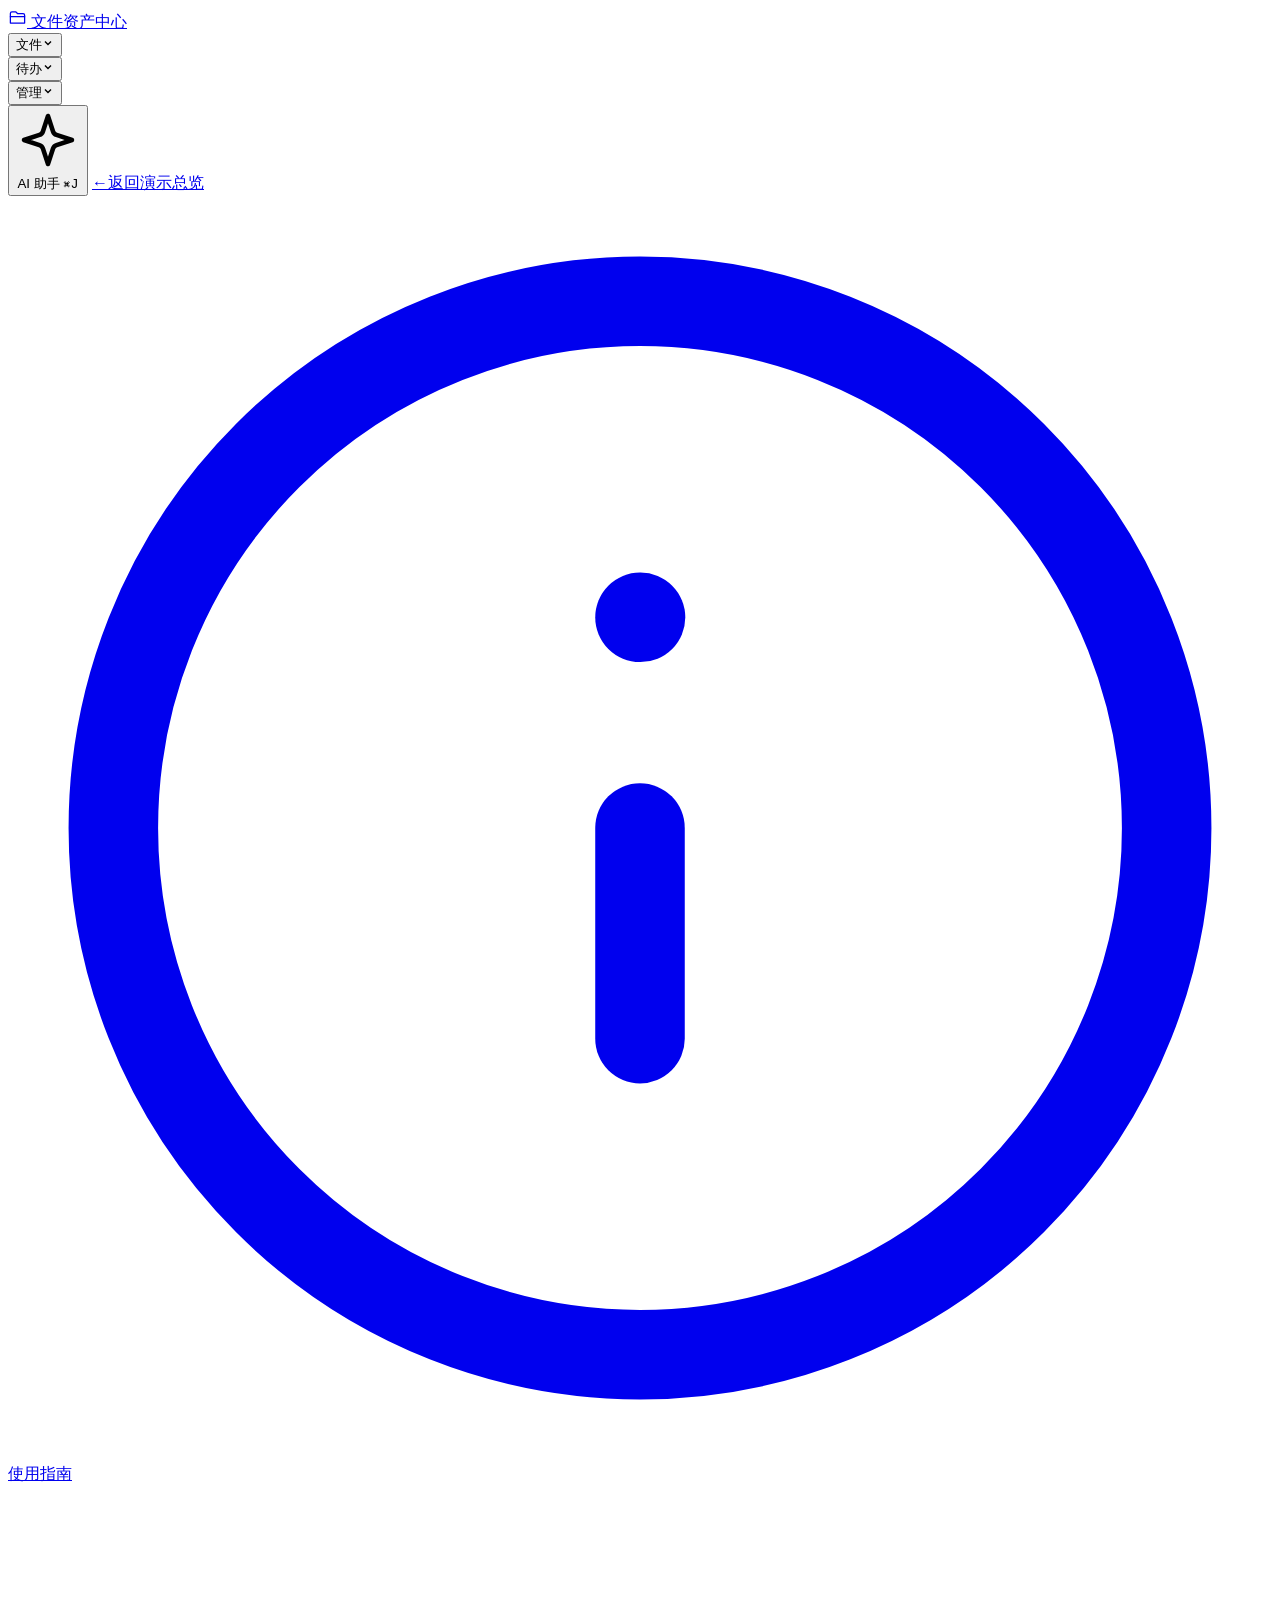
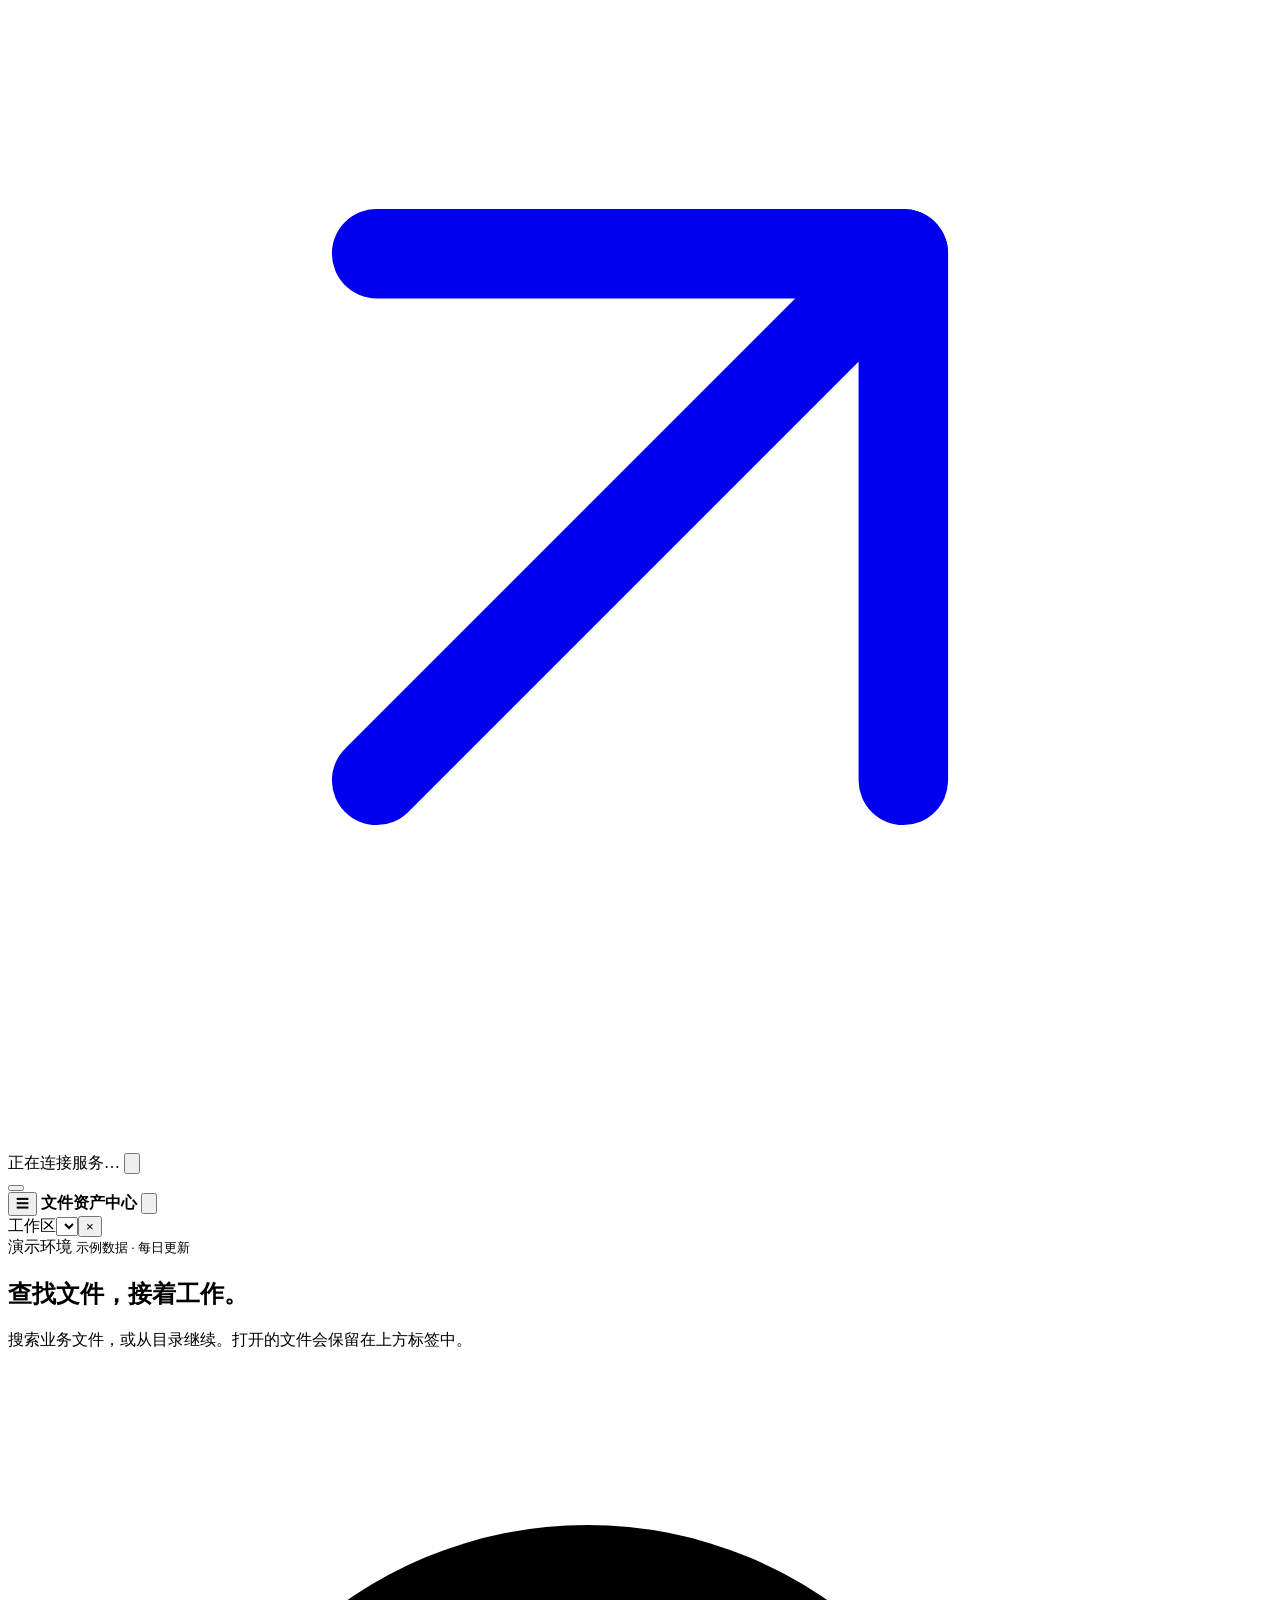
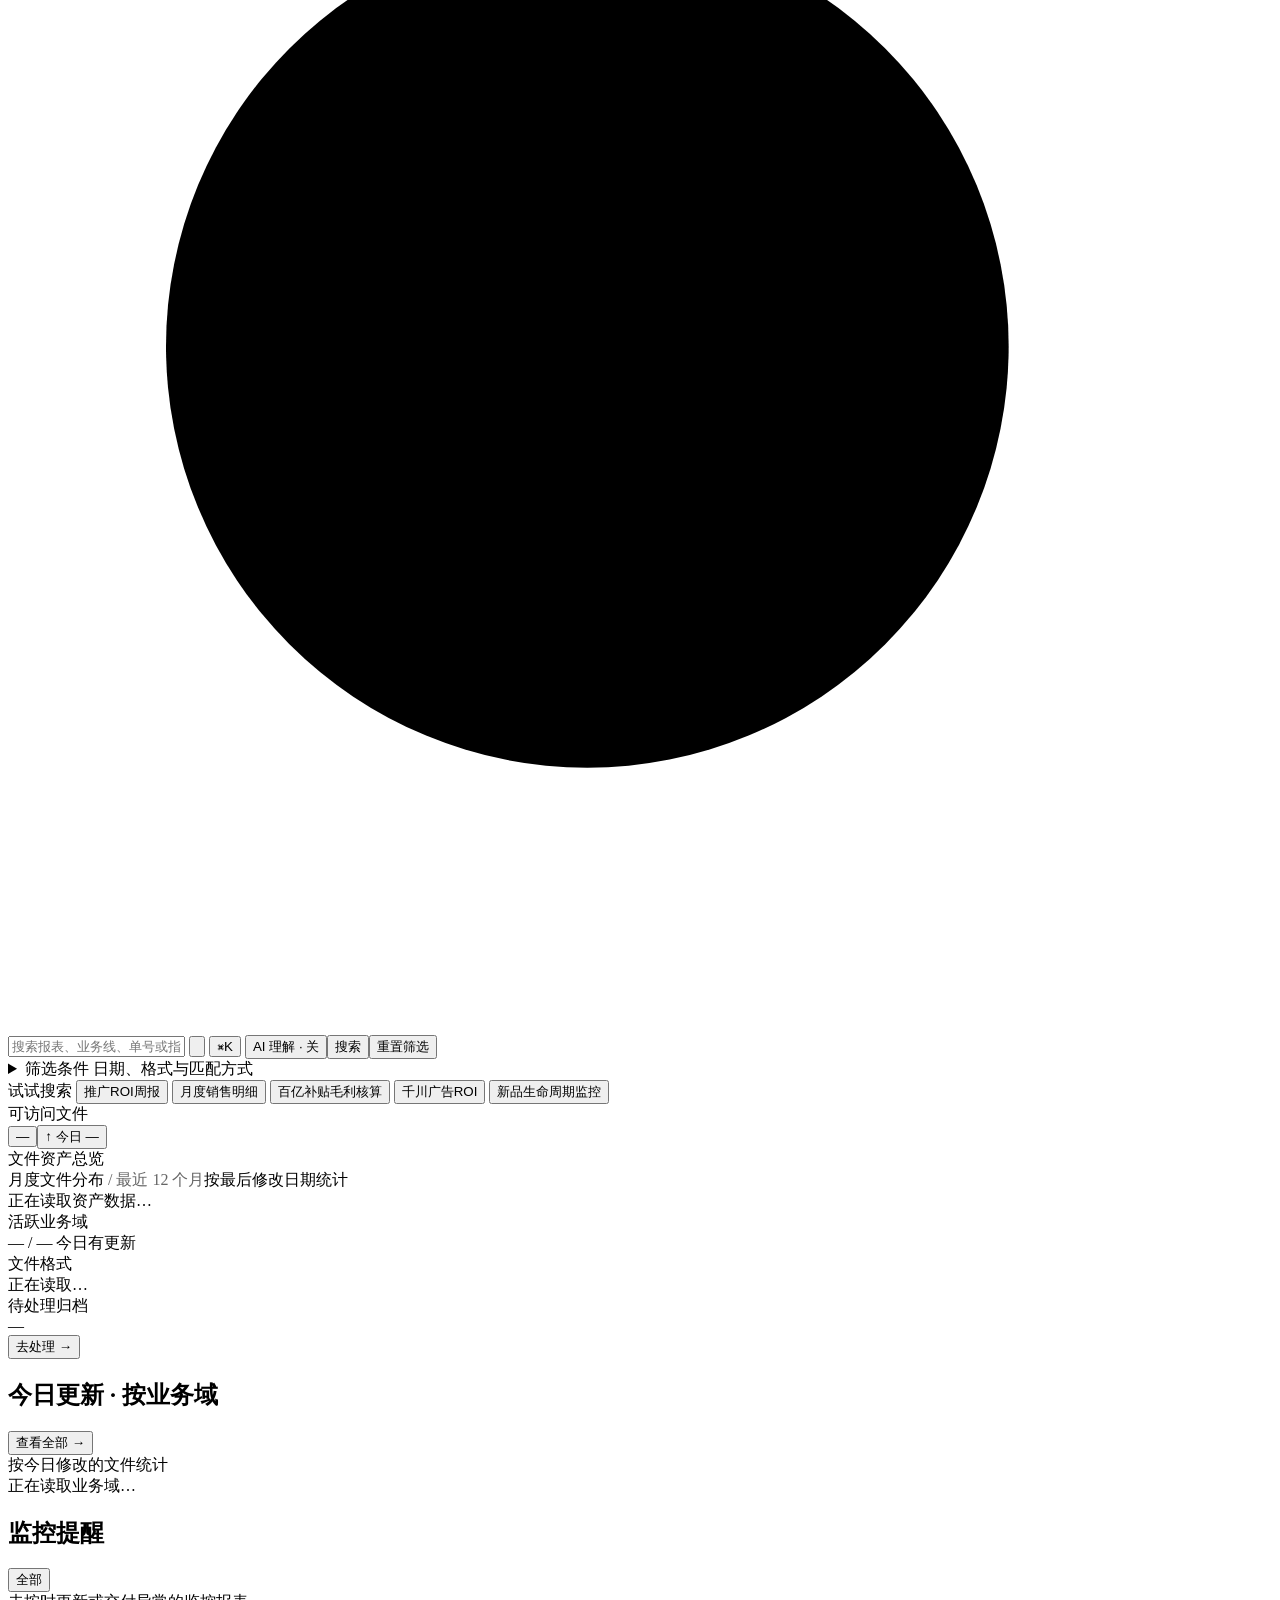
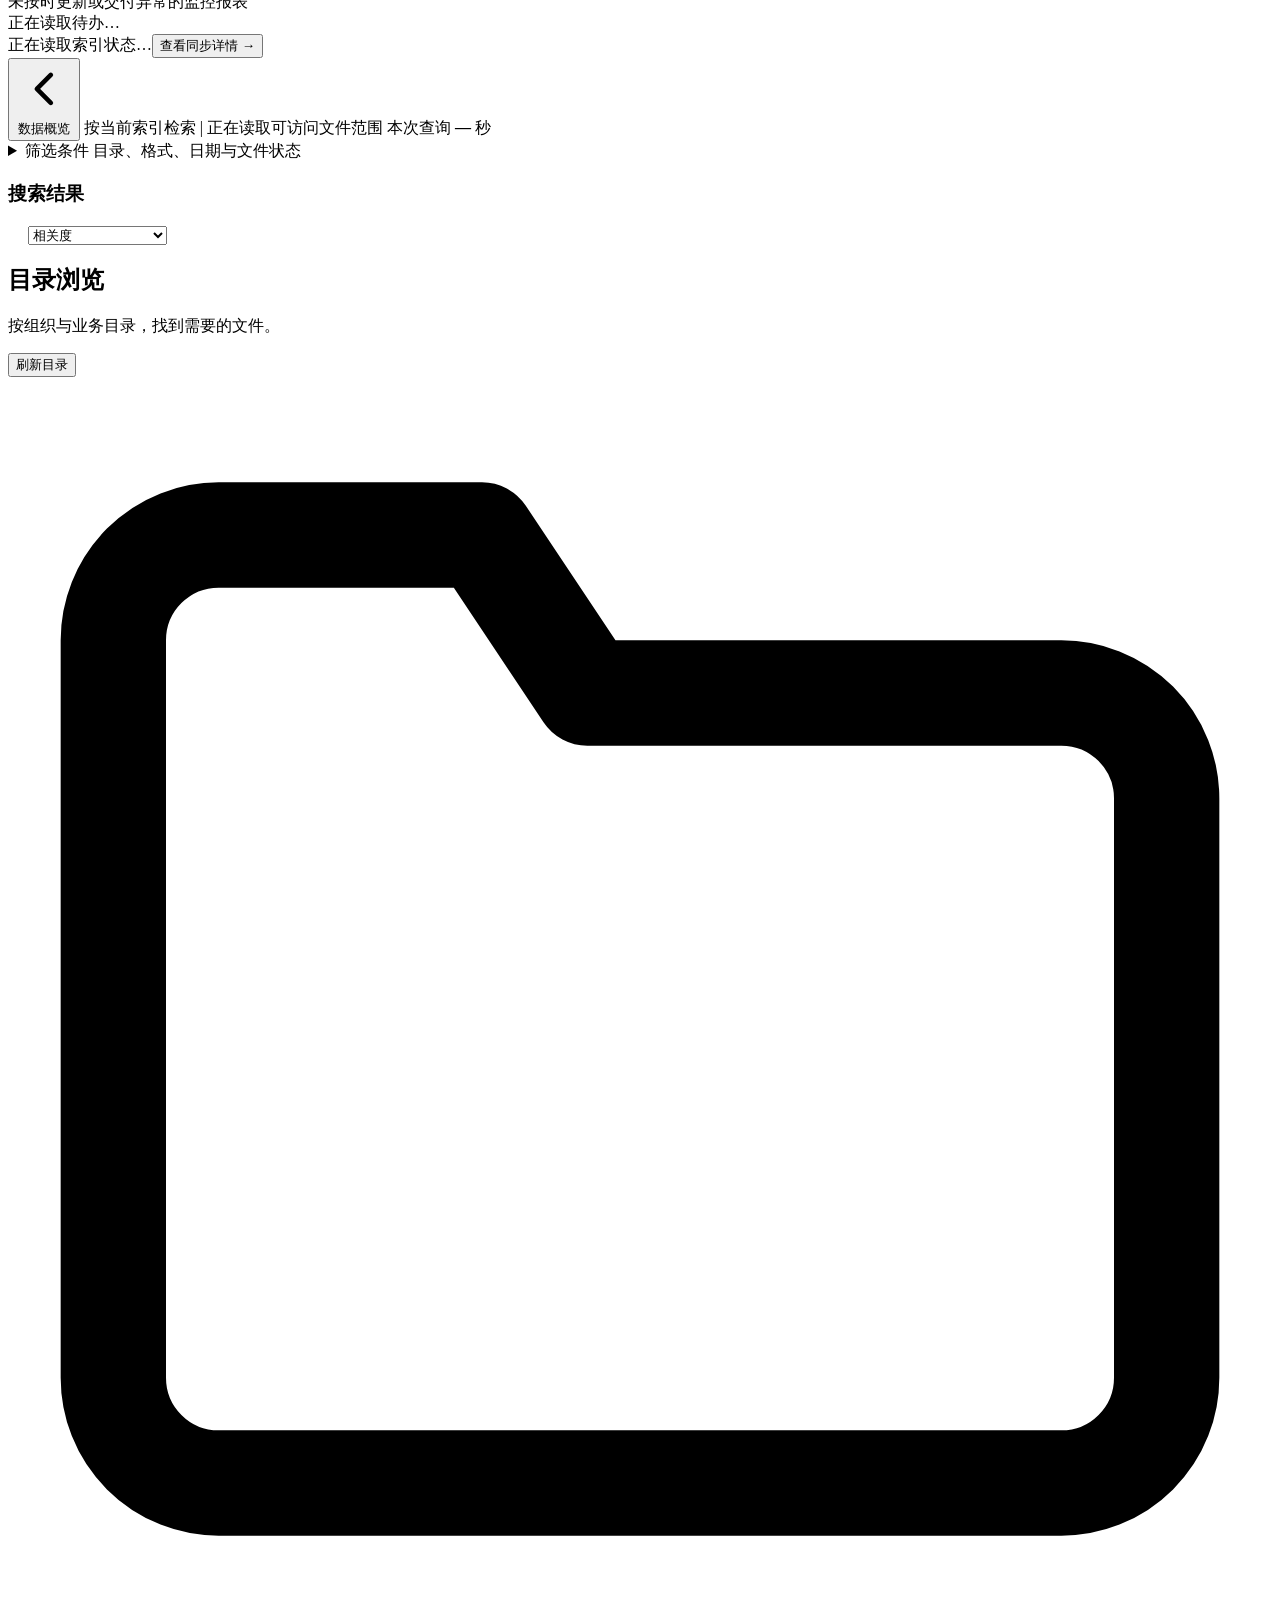
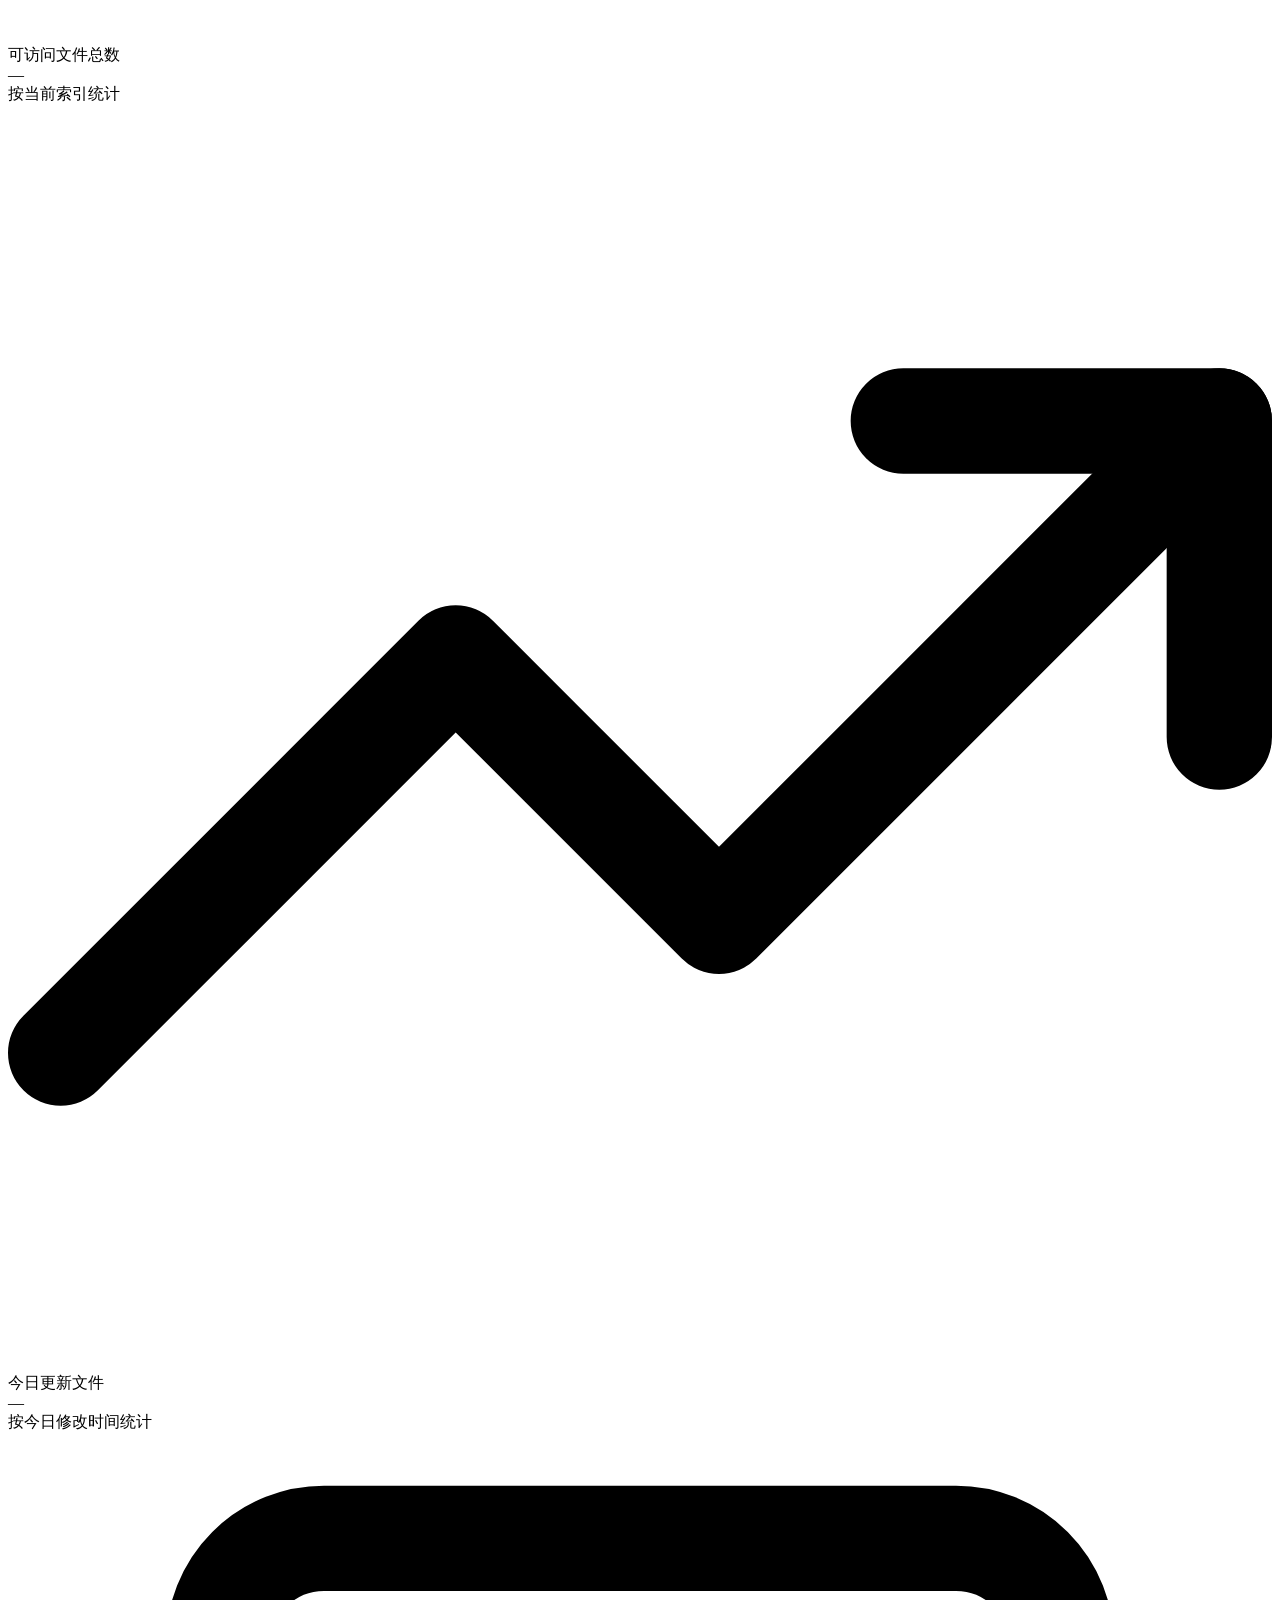
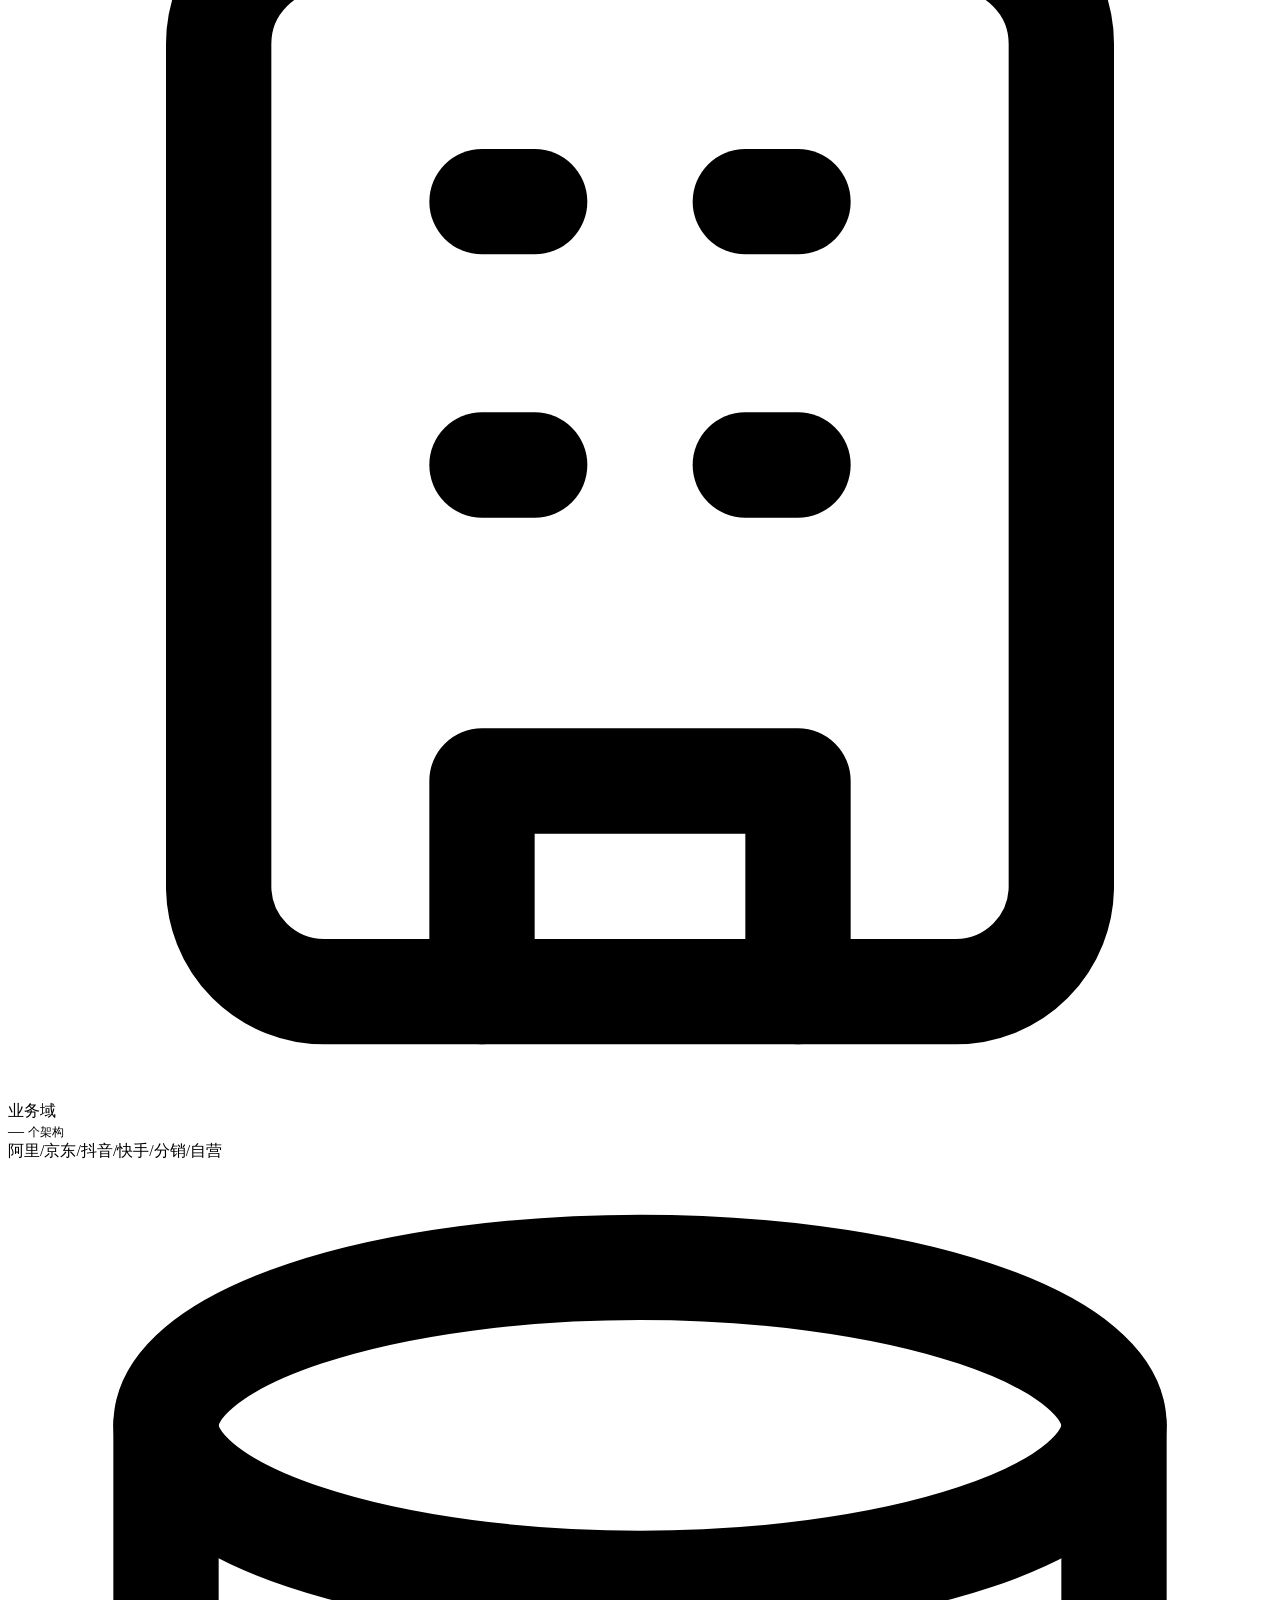
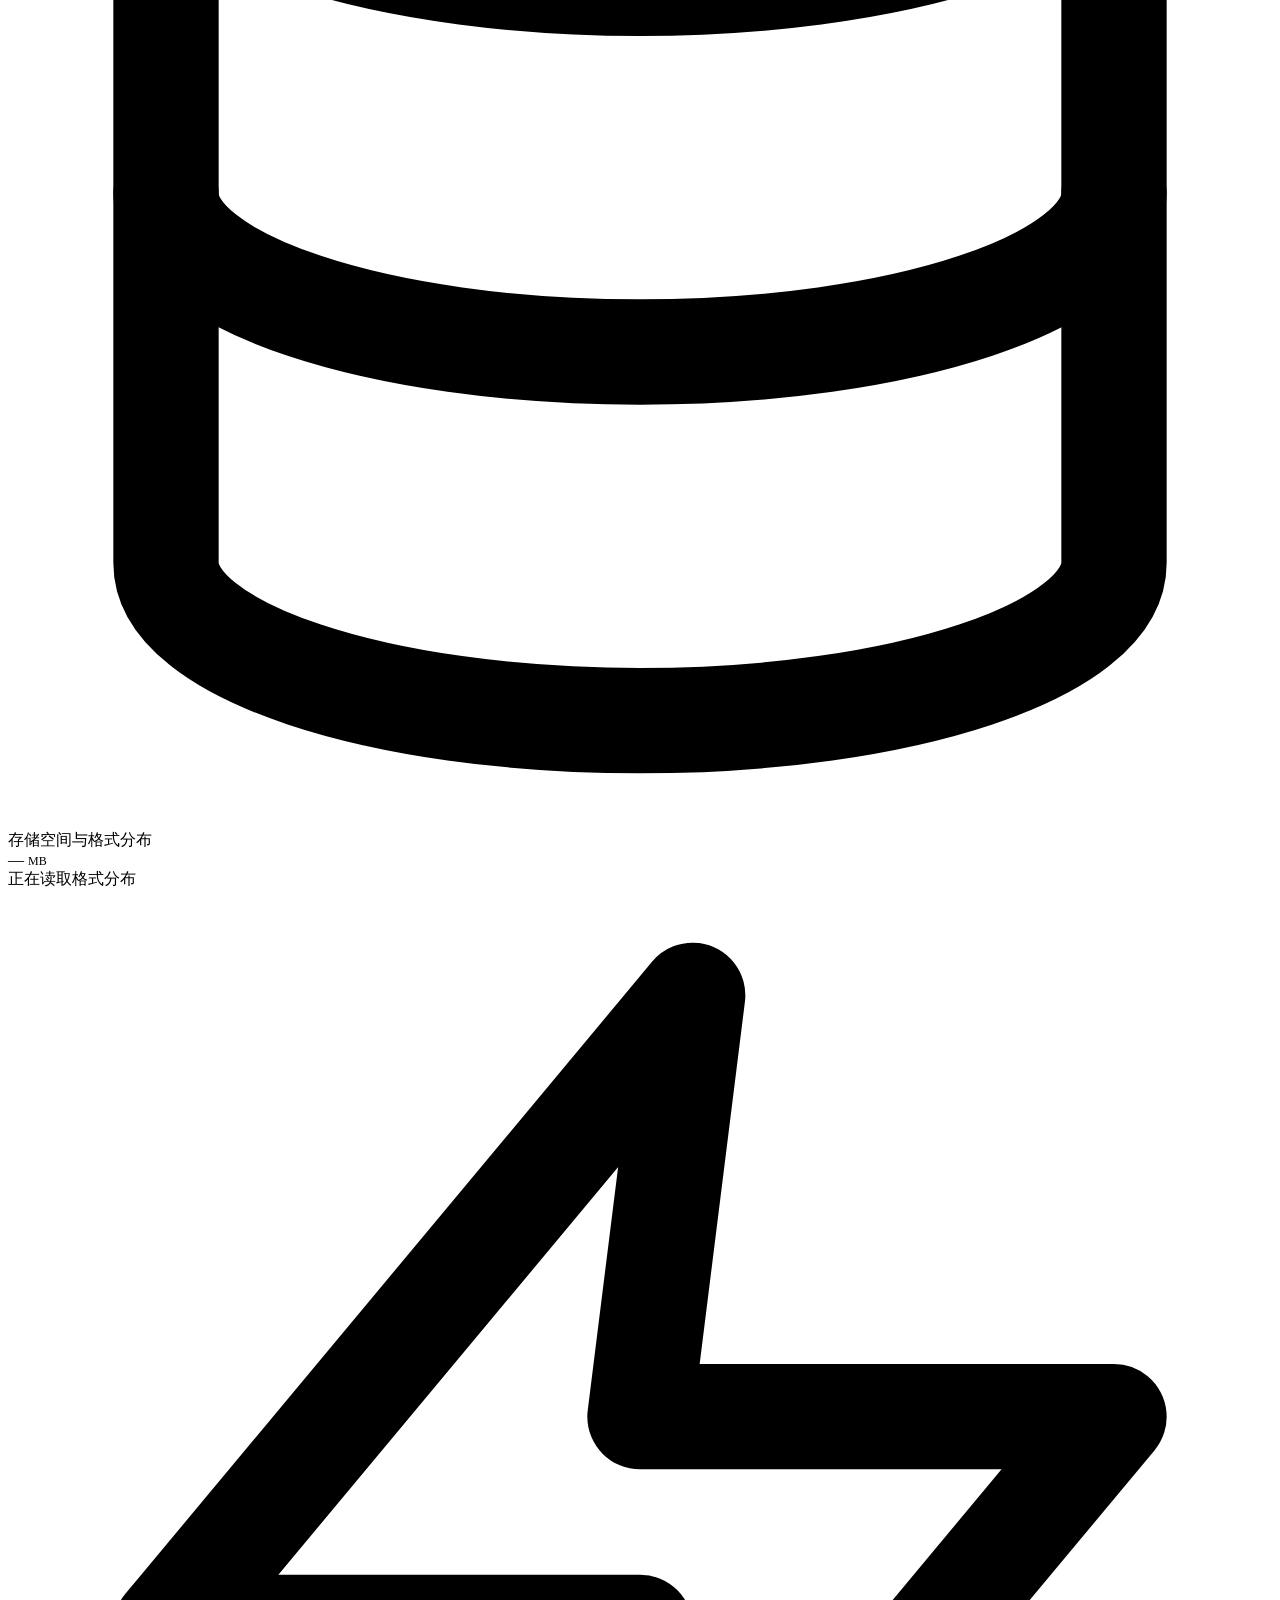
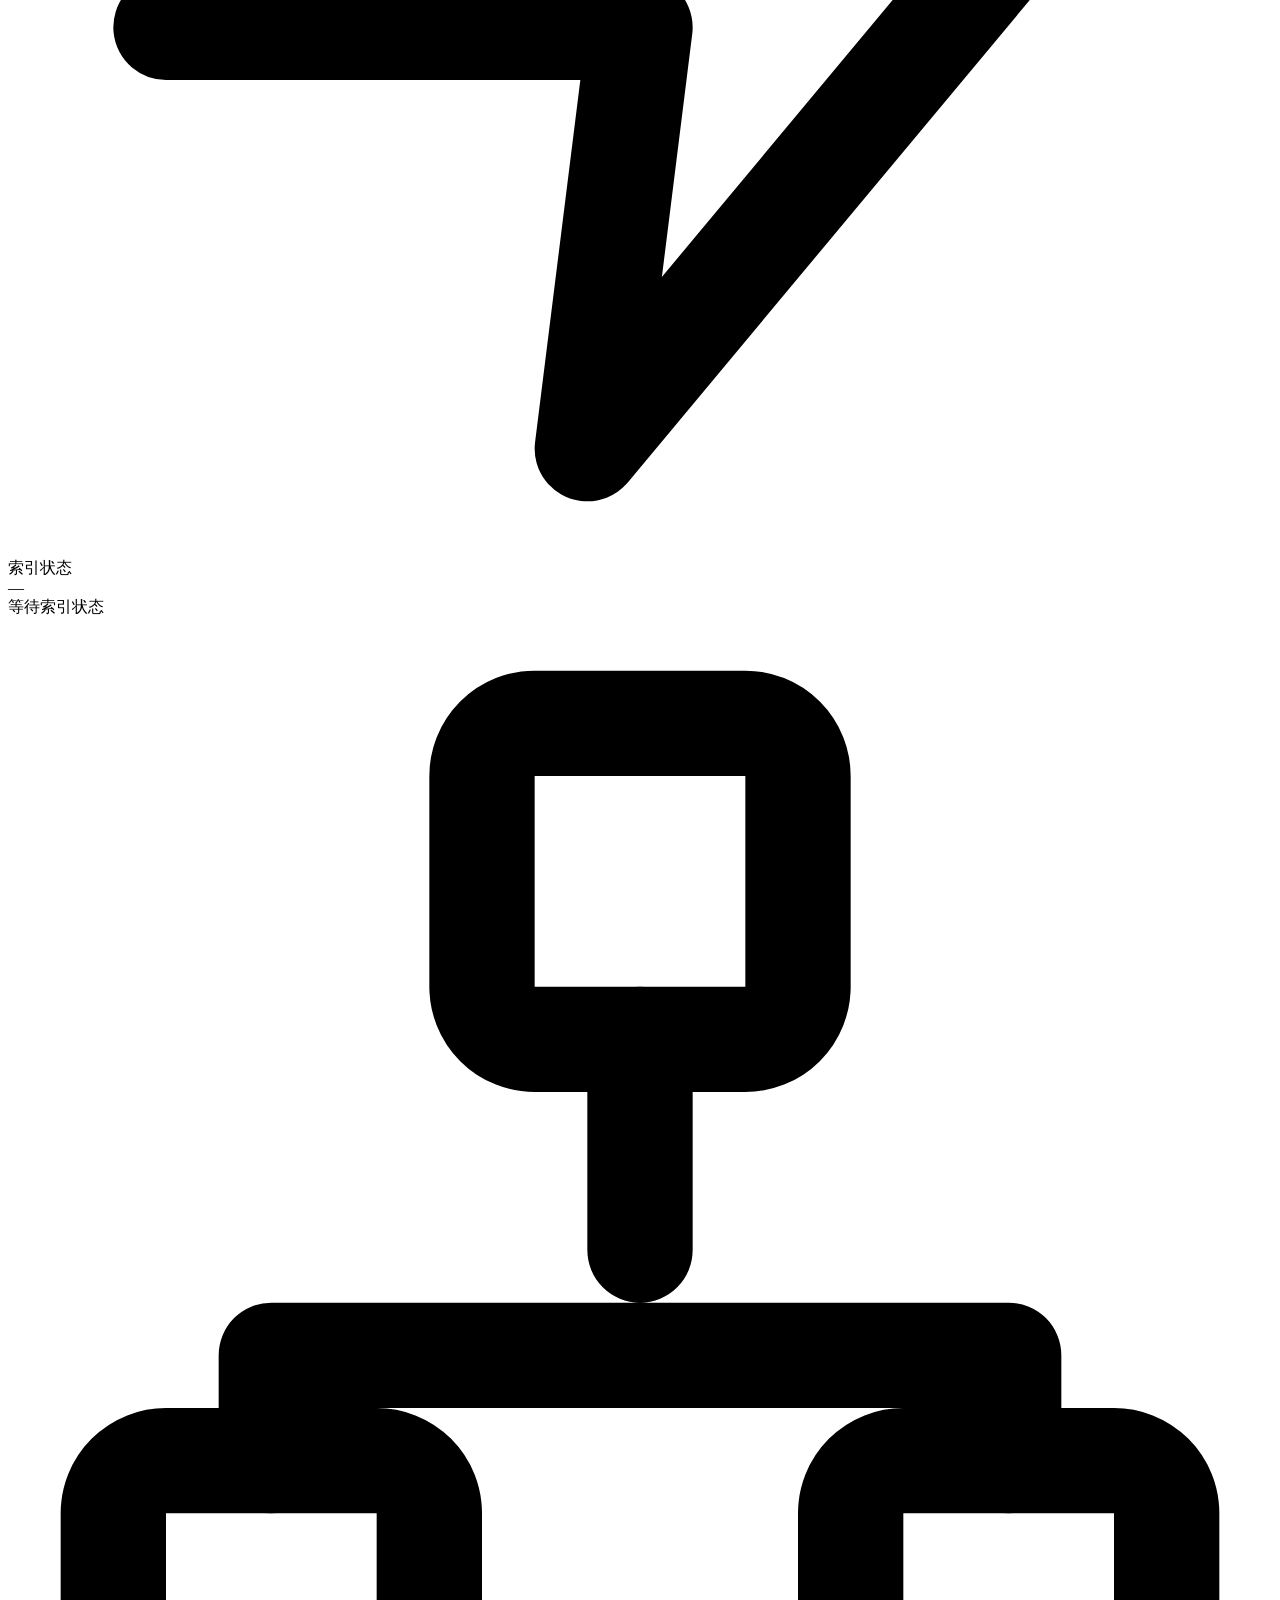
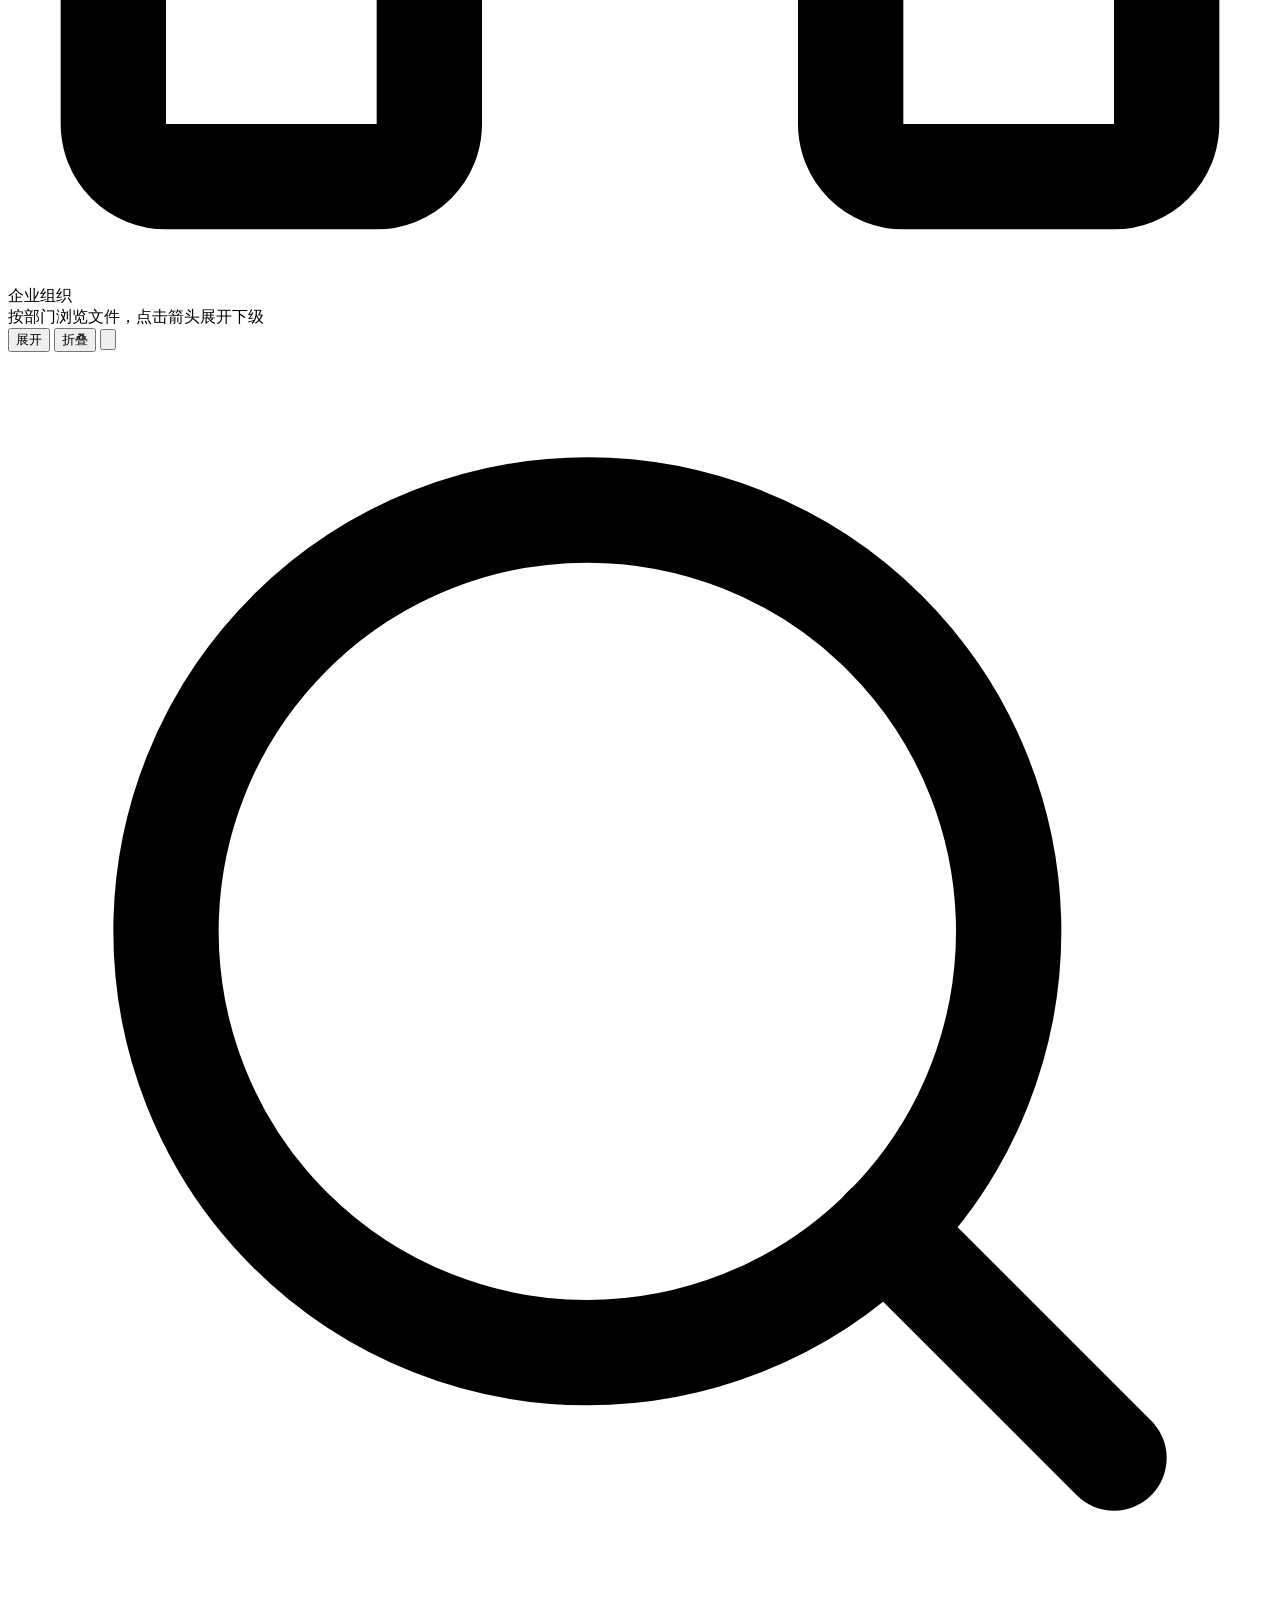
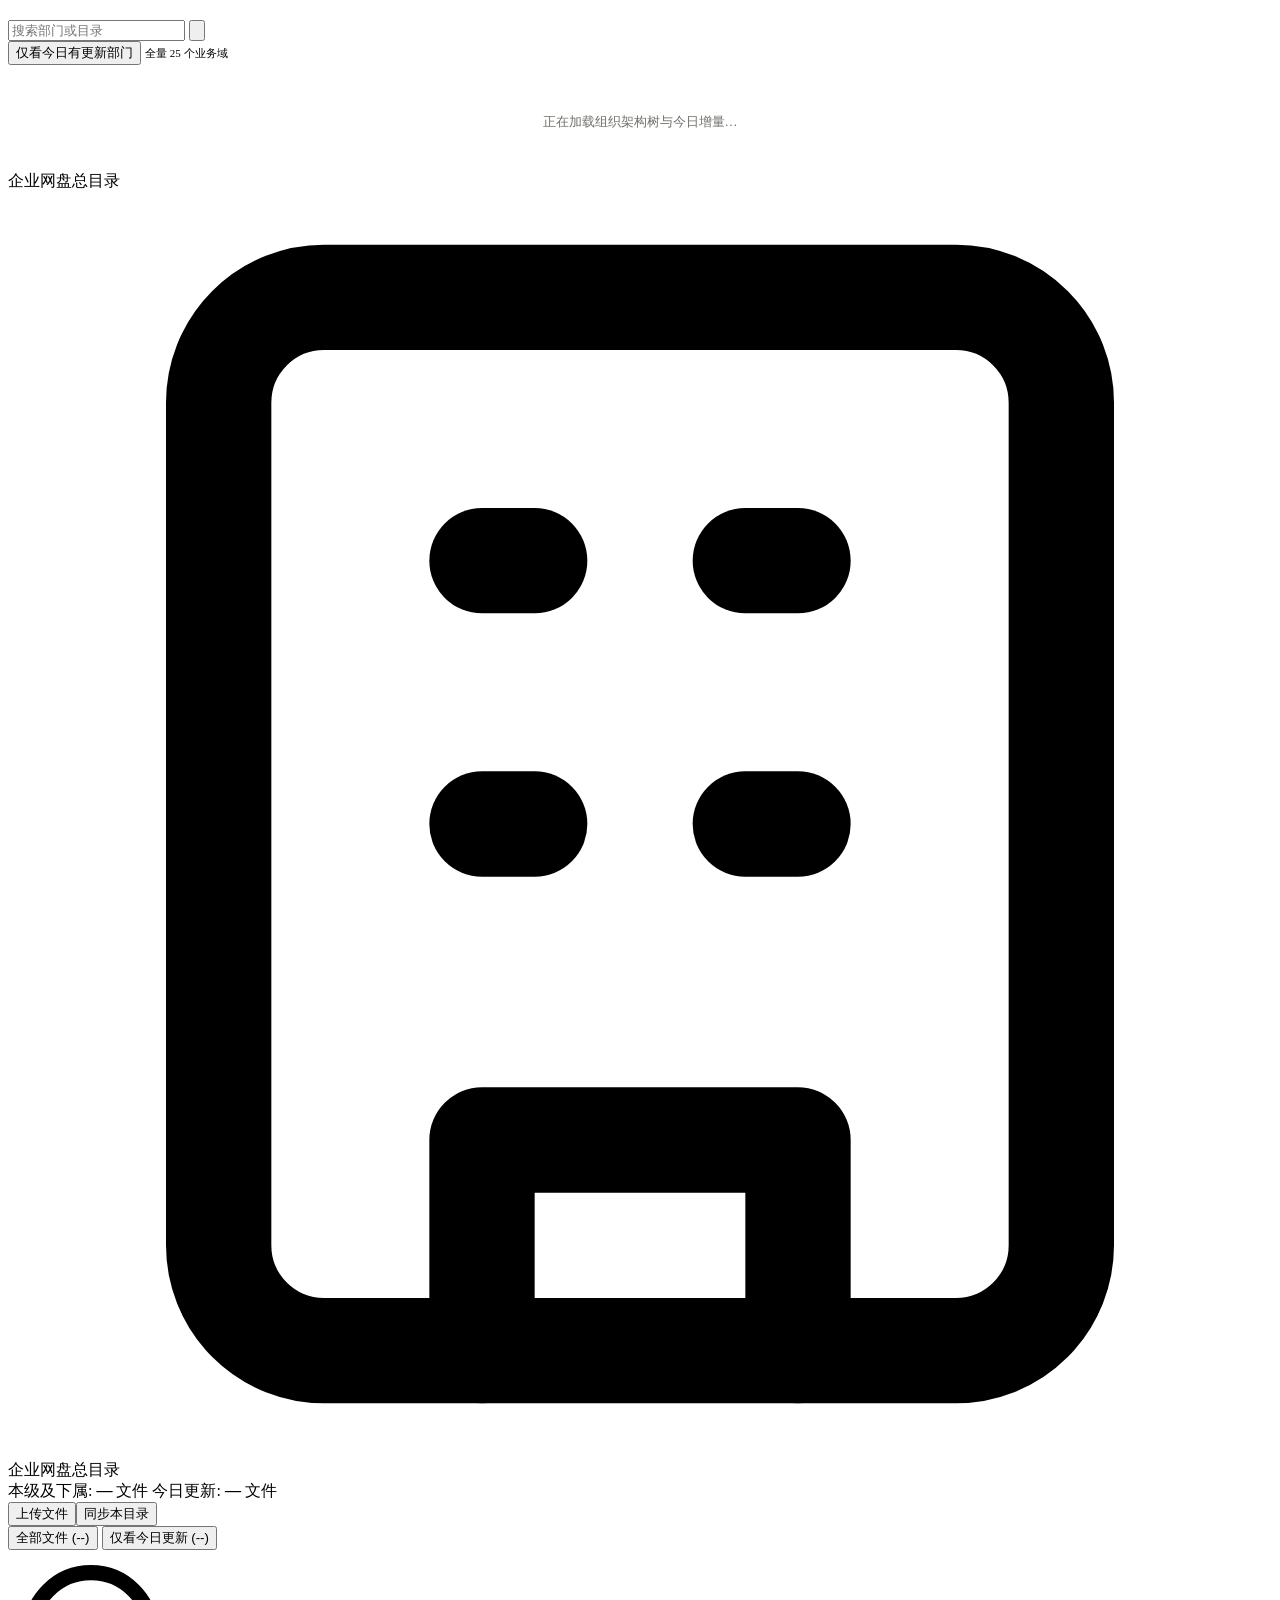
==== commit 712a8694: "融合飞书登录、组织授权与日报推送，沿用主支工作台" ====
--- a/fast_file_finder/static/index.html
+++ b/fast_file_finder/static/index.html
@@ -5,1568 +5,12 @@
 <meta name="viewport" content="width=device-width,initial-scale=1">
 <title>企业文件资产中心</title>
 
-<style>
-
-:root {
-  --canvas: #FAFAFA;
-  --surface: #FFFFFF;
-  --surface-subtle: #F4F4F5;
-  --surface-hover: #F4F4F5;
-
-  --ink: #18181B;
-  --ink-secondary: #3F3F46;
-  --muted: #71717A;
-  --subtle: #A1A1AA;
-  --faint: #D4D4D8;
-
-  --line: #E4E4E7;
-  --line-strong: #D4D4D8;
-  --line-focus: var(--brand);
-
-  --brand: #2563EB;
-  --brand-hover: #1D4ED8;
-  --brand-subtle: #EFF6FF;
-  --brand-ring: rgba(37, 99, 235, 0.14);
-
-  --success: #16A34A;
-  --success-subtle: #F0FDF4;
-  --success-line: #BBF7D0;
-
-  --warning: #D97706;
-  --warning-subtle: #FFFBEB;
-  --warning-line: #FDE68A;
-
-  --danger: #DC2626;
-  --danger-subtle: #FEF2F2;
-  --danger-line: #FECACA;
-
-  --neutral-subtle: #F4F4F5;
-  --neutral-line: #E4E4E7;
-
-  --shadow-sm: 0 1px 2px rgba(0, 0, 0, 0.05);
-  --shadow-md: 0 2px 8px rgba(0, 0, 0, 0.06);
-  --shadow-lg: 0 12px 32px -8px rgba(0, 0, 0, 0.14);
-
-  --radius-sm: 6px;
-  --radius-md: 10px;
-  --radius-lg: 14px;
-
-  --font-sans: 'Inter', -apple-system, BlinkMacSystemFont, "Segoe UI", Roboto, "PingFang SC", "Microsoft YaHei", sans-serif;
-  --font-mono: 'JetBrains Mono', SFMono-Regular, Menlo, Monaco, Consolas, monospace;
-}
-
-* { box-sizing: border-box; margin: 0; padding: 0; }
-html, body {
-  min-height: 100vh;
-  background-color: var(--canvas);
-  font-family: var(--font-sans);
-  color: var(--ink-secondary);
-  font-size: 13.5px;
-  line-height: 1.5;
-  -webkit-font-smoothing: antialiased;
-}
-
-button, input, select, textarea { font-family: inherit; font-size: inherit; outline: none; }
-button { cursor: pointer; transition: all 0.12s ease; }
-button:disabled { cursor: not-allowed; opacity: 0.5; }
-
-/* 页面统一骨架 */
-.app-root {
-  min-height: 100vh;
-  display: flex;
-  flex-direction: column;
-}
-
-/* 1. 现代化极简顶栏 Header (56px, Linear/Vercel 级通透设计) */
-.topbar {
-  height: 56px;
-  min-height: 56px;
-  background: rgba(255, 255, 255, 0.9);
-  backdrop-filter: blur(16px);
-  -webkit-backdrop-filter: blur(16px);
-  border-bottom: 1px solid var(--line);
-  display: flex;
-  align-items: center;
-  justify-content: space-between;
-  padding: 0 32px;
-  position: sticky;
-  top: 0;
-  z-index: 90;
-  box-shadow: 0 1px 3px rgba(15, 23, 42, 0.03);
-}
-.topbar-brand {
-  display: flex;
-  align-items: center;
-  gap: 12px;
-  user-select: none;
-}
-.brand-logo {
-  width: 32px;
-  height: 32px;
-  background: linear-gradient(135deg, #18181B, #18181B);
-  color: #FFF;
-  border-radius: 8px;
-  display: flex;
-  align-items: center;
-  justify-content: center;
-  font-weight: 800;
-  font-size: 14px;
-  box-shadow: 0 2px 6px rgba(15, 23, 42, 0.18);
-}
-.brand-info h1 {
-  font-size: 14px;
-  font-weight: 700;
-  color: var(--ink);
-  letter-spacing: -0.2px;
-}
-.brand-info p {
-  font-size: 11px;
-  color: var(--muted);
-}
-
-/* 顶部唯一主导航 (Segmented Control) */
-.nav-mode-tabs {
-  display: flex;
-  align-items: center;
-  background: #EEF2F6;
-  padding: 4px;
-  border-radius: var(--radius-md);
-  border: 1px solid var(--line);
-  gap: 3px;
-}
-.nav-mode-btn {
-  padding: 6px 16px;
-  font-size: 12.5px;
-  font-weight: 600;
-  color: var(--muted);
-  border: none;
-  background: transparent;
-  border-radius: var(--radius-sm);
-  display: inline-flex;
-  align-items: center;
-  gap: 6px;
-  position: relative;
-  transition: all 0.15s ease;
-}
-.nav-mode-btn:hover { color: var(--ink); }
-.nav-mode-btn.active {
-  background: #FFFFFF;
-  color: var(--brand);
-  font-weight: 700;
-  box-shadow: 0 2px 8px rgba(15, 23, 42, 0.06);
-}
-.nav-dot-badge {
-  width: 6px; height: 6px;
-  border-radius: 50%;
-  background: var(--danger);
-}
-
-/* 顶栏右侧状态与操作 */
-.topbar-actions {
-  display: flex;
-  align-items: center;
-  gap: 12px;
-}
-.server-status-pill {
-  display: inline-flex;
-  align-items: center;
-  gap: 6px;
-  padding: 4px 10px;
-  border-radius: 20px;
-  font-size: 11.5px;
-  font-weight: 600;
-  background: var(--success-subtle);
-  color: var(--success);
-  border: 1px solid var(--success-line);
-}
-.status-indicator-dot {
-  width: 7px; height: 7px;
-  border-radius: 50%;
-  background: var(--success);
-  box-shadow: 0 0 0 2px rgba(5, 150, 105, 0.25);
-}
-.status-refresh-icon {
-  border: none; background: transparent; color: var(--success); display: flex; align-items: center; cursor: pointer;
-}
-.btn-ai-header {
-  height: 32px;
-  padding: 0 12px;
-  border-radius: var(--radius-sm);
-  background: linear-gradient(135deg, #18181B, #18181B);
-  color: #FFF;
-  border: none;
-  font-size: 12px;
-  font-weight: 600;
-  display: inline-flex;
-  align-items: center;
-  gap: 6px;
-  cursor: pointer;
-  box-shadow: 0 2px 6px rgba(15, 23, 42, 0.15);
-  transition: all 0.15s;
-}
-.btn-ai-header:hover {
-  transform: translateY(-1px);
-  box-shadow: 0 4px 12px rgba(15, 23, 42, 0.25);
-}
-.btn-ai-header kbd {
-  font-size: 10px;
-  font-family: var(--font-mono);
-  background: rgba(255, 255, 255, 0.18);
-  padding: 1px 5px;
-  border-radius: 4px;
-}
-.user-pill {
-  display: inline-flex;
-  align-items: center;
-  gap: 6px;
-  padding: 4px 12px;
-  background: #FFFFFF;
-  border: 1px solid var(--line);
-  border-radius: 20px;
-  font-size: 11.5px;
-  box-shadow: var(--shadow-sm);
-}
-.user-avatar {
-  width: 20px; height: 20px;
-  border-radius: 50%;
-  background: var(--brand);
-  color: #FFF;
-  display: flex;
-  align-items: center;
-  justify-content: center;
-  font-size: 10px;
-  font-weight: 700;
-}
-.user-role { font-size: 10px; color: var(--muted); background: #E4E4E7; padding: 1px 6px; border-radius: 4px; }
-.user-logout { border: none; background: transparent; color: var(--muted); cursor: pointer; font-size: 11px; }
-.user-logout:hover { color: var(--danger); }
-
-/* 2. 主视口 Shell (自适应宽幅与呼吸感) */
-.shell {
-  flex: 1;
-  display: flex;
-  flex-direction: column;
-  padding: 24px 32px 48px 32px;
-  max-width: 1400px;
-  width: 100%;
-  margin: 0 auto;
-}
-.hidden { display: none !important; }
-
-/* 3. 首页 · 智能搜索区 (Hero Focus 居中通栏) */
-.search-hero-wrap {
-  display: flex;
-  flex-direction: column;
-  gap: 12px;
-  width: 100%;
-  margin-bottom: 24px;
-}
-.command-search-frame {
-  position: relative;
-  height: 54px;
-  background: #FFFFFF;
-  border: 1px solid var(--line-strong);
-  border-radius: var(--radius-lg);
-  padding: 0 16px;
-  display: flex;
-  align-items: center;
-  gap: 12px;
-  box-shadow: 0 4px 20px -2px rgba(15, 23, 42, 0.05), 0 1px 3px rgba(15, 23, 42, 0.03);
-  transition: all 0.2s ease;
-}
-.command-search-frame:focus-within {
-  border-color: var(--line-focus);
-  box-shadow: 0 0 0 4px var(--brand-ring), 0 8px 24px -4px rgba(37, 99, 235, 0.12);
-}
-.search-prefix-icon {
-  width: 20px; height: 20px;
-  fill: none;
-  stroke: var(--subtle);
-  stroke-width: 2;
-  stroke-linecap: round;
-  stroke-linejoin: round;
-  flex-shrink: 0;
-}
-#q {
-  flex: 1;
-  border: none;
-  background: transparent;
-  font-size: 15px;
-  font-family: inherit;
-  color: var(--ink);
-  font-weight: 500;
-}
-.search-clear {
-  padding: 3px 7px;
-  font-size: 11px;
-  background: var(--surface-subtle);
-  color: var(--subtle);
-  border-radius: 4px;
-  border: none;
-  cursor: pointer;
-}
-.kbd-badge {
-  font-family: var(--font-mono);
-  font-size: 11px;
-  padding: 3px 7px;
-  background: var(--surface-subtle);
-  border: 1px solid var(--line);
-  border-radius: 5px;
-  color: var(--muted);
-  cursor: pointer;
-}
-.btn-filter-toggle {
-  height: 36px;
-  padding: 0 12px;
-  border-radius: var(--radius-sm);
-  border: 1px solid var(--line);
-  background: var(--surface-subtle);
-  color: var(--ink-secondary);
-  font-size: 12px;
-  font-weight: 600;
-  display: inline-flex;
-  align-items: center;
-  gap: 6px;
-  cursor: pointer;
-  transition: all 0.12s;
-}
-.btn-filter-toggle svg { width: 14px; height: 14px; fill: none; stroke: currentColor; stroke-width: 2; }
-.btn-filter-toggle:hover { background: #E4E4E7; }
-.btn-hero-search {
-  height: 38px;
-  padding: 0 20px;
-  border-radius: var(--radius-sm);
-  background: var(--brand);
-  color: #FFF;
-  border: none;
-  font-size: 13.5px;
-  font-weight: 700;
-  cursor: pointer;
-  flex-shrink: 0;
-  box-shadow: 0 2px 6px rgba(37, 99, 235, 0.25);
-  transition: all 0.15s;
-}
-.btn-hero-search:hover {
-  background: var(--brand-hover);
-  transform: translateY(-1px);
-  box-shadow: 0 4px 12px rgba(37, 99, 235, 0.35);
-}
-
-/* Filter 下拉 Popover (完整继承) */
-.filter-popover {
-  position: absolute;
-  top: 48px;
-  right: 0;
-  width: 340px;
-  background: #FFFFFF;
-  border: 1px solid var(--line-strong);
-  border-radius: var(--radius-lg);
-  box-shadow: var(--shadow-lg);
-  padding: 16px;
-  z-index: 200;
-  display: flex;
-  flex-direction: column;
-  gap: 12px;
-}
-.filter-popover-title {
-  font-size: 11px;
-  font-weight: 700;
-  color: var(--muted);
-  text-transform: uppercase;
-  letter-spacing: 0.4px;
-}
-.filter-popover-grid {
-  display: grid;
-  grid-template-columns: repeat(4, 1fr);
-  gap: 6px;
-}
-.popover-ext-btn {
-  height: 28px;
-  border-radius: var(--radius-sm);
-  border: 1px solid var(--line);
-  background: var(--surface-subtle);
-  color: var(--ink-secondary);
-  font-size: 11.5px;
-  font-weight: 600;
-}
-.popover-ext-btn:hover { background: #E4E4E7; }
-.popover-ext-btn.active {
-  background: var(--brand-subtle);
-  border-color: var(--brand);
-  color: var(--brand);
-  font-weight: 700;
-}
-.seg-pill-btn.active {
-  background: var(--brand) !important;
-  color: #FFF !important;
-  border-color: var(--brand) !important;
-}
-
-/* 热搜推荐文字链 */
-.search-prompts-bar {
-  display: flex;
-  align-items: center;
-  gap: 10px;
-  font-size: 12px;
-  color: var(--subtle);
-  padding: 0 4px;
-  flex-wrap: wrap;
-}
-.prompt-label { font-size: 11.5px; color: var(--muted); font-weight: 600; flex-shrink: 0; }
-.prompt-pill-link {
-  background: transparent;
-  border: none;
-  color: var(--ink-secondary);
-  cursor: pointer;
-  font-size: 12px;
-  padding: 2px 6px;
-  border-radius: 4px;
-  font-weight: 500;
-  transition: all 0.12s;
-}
-.prompt-pill-link:hover { color: var(--brand); background: var(--brand-subtle); }
-
-/* 4. 首页大屏文件数据统计驾驶舱 (Home Data Cockpit) */
-.home-cockpit-wrap {
-  background: #FFFFFF;
-  border: 1px solid var(--line);
-  border-radius: var(--radius-lg);
-  padding: 24px 28px;
-  box-shadow: 0 4px 24px -2px rgba(15, 23, 42, 0.04), 0 1px 3px rgba(15, 23, 42, 0.02);
-  display: flex;
-  flex-direction: column;
-  gap: 20px;
-  width: 100%;
-}
-.cockpit-header-bar {
-  display: flex;
-  align-items: center;
-  justify-content: space-between;
-}
-.cockpit-title-group {
-  display: flex;
-  align-items: center;
-  gap: 12px;
-  flex-wrap: wrap;
-}
-.cockpit-badge {
-  background: var(--brand-subtle);
-  color: var(--brand);
-  font-size: 11.5px;
-  font-weight: 700;
-  padding: 3px 9px;
-  border-radius: 6px;
-}
-.cockpit-heading {
-  font-size: 16px;
-  font-weight: 800;
-  color: var(--ink);
-  letter-spacing: -0.3px;
-}
-.cockpit-sub {
-  font-size: 12px;
-  color: var(--muted);
-}
-.cockpit-actions {
-  display: flex;
-  gap: 8px;
-}
-
-/* 4 大核心 KPI 指标卡 (自适应横向分布，min-width: 0 杜绝截断) */
-.cockpit-kpi-deck {
-  display: grid;
-  grid-template-columns: repeat(4, 1fr);
-  gap: 16px;
-  width: 100%;
-}
-.cockpit-kpi-card {
-  min-width: 0;
-  background: var(--surface);
-  border: 1px solid var(--line);
-  border-radius: var(--radius-md);
-  padding: 18px;
-  display: block;
-  position: relative;
-  overflow: hidden;
-  box-shadow: var(--shadow-sm);
-  transition: border-color 0.15s ease, background 0.15s ease;
-}
-.cockpit-kpi-card:hover {
-  background: var(--surface);
-  border-color: var(--line-strong);
-  box-shadow: var(--shadow-sm);
-  transform: none;
-}
-.cockpit-kpi-card::before { display: none; }
-
-.kpi-card-inner {
-  display: block;
-  width: 100%;
-  min-width: 0;
-  padding-right: 38px;
-}
-.kpi-icon-pill {
-  position: absolute;
-  top: 18px;
-  right: 18px;
-  width: 30px;
-  height: 30px;
-  border-radius: 8px;
-  display: flex;
-  align-items: center;
-  justify-content: center;
-  background: var(--surface-subtle);
-  color: var(--ink-secondary);
-  flex-shrink: 0;
-}
-.kpi-icon-pill .icon { width: 15px; height: 15px; }
-.kpi-title-text {
-  font-size: 12px;
-  font-weight: 500;
-  color: var(--muted);
-  white-space: nowrap;
-}
-.kpi-value-text {
-  font-size: 26px;
-  font-weight: 700;
-  color: var(--ink);
-  font-variant-numeric: tabular-nums;
-  letter-spacing: -0.5px;
-  line-height: 1.2;
-  margin-top: 8px;
-}
-.kpi-sub-text {
-  font-size: 11.5px;
-  color: var(--subtle);
-  margin-top: 6px;
-  white-space: nowrap;
-  overflow: hidden;
-  text-overflow: ellipsis;
-}
-
-/* ECharts 图表容器 */
-.cockpit-charts-grid {
-  display: grid;
-  grid-template-columns: 1.55fr 1fr;
-  gap: 18px;
-  width: 100%;
-}
-.chart-card-panel {
-  min-width: 0;
-  overflow: hidden;
-  background: #FAFAFA;
-  border: 1px solid var(--line);
-  border-radius: var(--radius-lg);
-  padding: 16px 18px;
-  display: flex;
-  flex-direction: column;
-}
-.chart-card-header {
-  display: flex;
-  align-items: center;
-  justify-content: space-between;
-  margin-bottom: 10px;
-}
-.chart-card-title {
-  font-size: 13px;
-  font-weight: 700;
-  color: var(--ink);
-  display: flex;
-  align-items: center;
-  gap: 6px;
-}
-.chart-hint-tag {
-  font-size: 11px;
-  color: var(--brand);
-  background: var(--brand-subtle);
-  padding: 3px 8px;
-  border-radius: 999px;
-  border: none;
-  font-weight: 600;
-  display: inline-flex;
-  align-items: center;
-  gap: 3px;
-  white-space: nowrap;
-}
-.chart-hint-tag .icon { width: 11px; height: 11px; }
-
-/* 直达矩阵卡片 (双行排版，彻底消除单行省略号) */
-.cockpit-matrix-section {
-  display: flex;
-  flex-direction: column;
-  gap: 12px;
-}
-.matrix-title {
-  font-size: 12px;
-  font-weight: 700;
-  color: var(--ink);
-}
-.matrix-grid {
-  display: grid;
-  grid-template-columns: repeat(6, 1fr);
-  gap: 10px;
-  width: 100%;
-}
-.matrix-card-item {
-  background: var(--surface);
-  border: 1px solid var(--line);
-  border-radius: var(--radius-md);
-  padding: 10px 12px;
-  display: flex;
-  flex-direction: column;
-  gap: 4px;
-  cursor: pointer;
-  transition: border-color 0.15s ease, background 0.15s ease;
-  min-width: 0;
-}
-.matrix-card-item:hover {
-  background: var(--surface-subtle);
-  border-color: var(--line-strong);
-  box-shadow: none;
-  transform: none;
-}
-.matrix-item-left {
-  display: flex;
-  align-items: center;
-  gap: 6px;
-  min-width: 0;
-}
-.matrix-badge-icon { font-size: 13px; flex-shrink: 0; }
-.matrix-item-name {
-  font-size: 12px;
-  font-weight: 700;
-  color: var(--ink);
-  white-space: nowrap;
-  overflow: hidden;
-  text-overflow: ellipsis;
-}
-.matrix-item-count {
-  font-size: 11px;
-  font-family: var(--font-mono);
-  color: var(--muted);
-  font-weight: 500;
-  margin-left: 19px;
-  font-variant-numeric: tabular-nums;
-}
-
-/* 5. 检索结果工作台 (Master-Detail 双流工业布局) */
-.search-workspace-layout {
-  display: flex;
-  flex-direction: column;
-  gap: 16px;
-  width: 100%;
-}
-.search-status-bar {
-  height: 42px;
-  background: #FFFFFF;
-  border: 1px solid var(--line);
-  border-radius: var(--radius-md);
-  padding: 0 18px;
-  display: flex;
-  align-items: center;
-  justify-content: space-between;
-  box-shadow: var(--shadow-sm);
-}
-.status-left {
-  display: flex;
-  align-items: center;
-  gap: 12px;
-  font-size: 12.5px;
-  color: var(--muted);
-}
-.status-dot {
-  width: 7px; height: 7px;
-  border-radius: 50%;
-  background: var(--success);
-}
-.timing-badge {
-  font-family: var(--font-mono);
-  color: var(--success);
-  font-weight: 700;
-}
-.btn-back-cockpit {
-  padding: 5px 12px;
-  border-radius: var(--radius-sm);
-  background: var(--surface-subtle);
-  border: 1px solid var(--line);
-  color: var(--ink-secondary);
-  font-size: 12px;
-  font-weight: 700;
-  cursor: pointer;
-  transition: all 0.12s;
-}
-.btn-back-cockpit:hover { background: #E4E4E7; color: var(--brand); }
-
-/* Master-Detail 并排核心网格 */
-.master-detail-grid {
-  display: grid;
-  grid-template-columns: minmax(0, 1.35fr) minmax(400px, 1fr);
-  gap: 20px;
-  align-items: start;
-}
-.results-stream-pane {
-  display: flex;
-  flex-direction: column;
-  min-width: 0;
-}
-.inspector-detail-pane {
-  display: flex;
-  flex-direction: column;
-  gap: 16px;
-  min-width: 0;
-}
-
-/* 结果面板 */
-.panel {
-  background: #FFFFFF;
-  border: 1px solid var(--line);
-  border-radius: var(--radius-lg);
-  box-shadow: var(--shadow-sm);
-  overflow: hidden;
-}
-.results-header {
-  padding: 14px 20px;
-  border-bottom: 1px solid var(--line);
-  display: flex;
-  align-items: center;
-  justify-content: space-between;
-  gap: 12px;
-  flex-wrap: wrap;
-}
-.results-header h3 {
-  font-size: 13.5px;
-  font-weight: 700;
-  color: var(--ink);
-}
-
-/* 紧凑 60px 结果行 + 悬浮微动作胶囊 */
-.result-card {
-  min-height: 60px;
-  display: grid;
-  grid-template-columns: 36px minmax(0, 1fr) auto;
-  column-gap: 14px;
-  align-items: center;
-  padding: 10px 16px;
-  border-bottom: 1px solid var(--line);
-  background: #FFFFFF;
-  position: relative;
-  cursor: pointer;
-  transition: background 0.1s;
-}
-.result-card:hover { background: var(--canvas); }
-.result-card.selected { background: var(--brand-subtle); }
-.result-card.selected::before {
-  content: '';
-  position: absolute;
-  left: 0;
-  top: 10px;
-  bottom: 10px;
-  width: 3px;
-  background: var(--brand);
-  border-radius: 0 2px 2px 0;
-}
-.file-badge-icon {
-  width: 36px;
-  height: 24px;
-  border-radius: 4px;
-  display: flex;
-  align-items: center;
-  justify-content: center;
-  font-size: 10px;
-  font-weight: 700;
-  font-family: var(--font-mono);
-  margin-right: 14px;
-  flex-shrink: 0;
-}
-.file-badge-icon.xlsx, .file-badge-icon.xls { background: #E6F4EA; color: #137333; }
-.file-badge-icon.csv { background: #E8F0FE; color: #1A73E8; }
-.file-badge-icon.other { background: #F1F3F4; color: #5F6368; }
-
-.card-main {
-  flex: 1;
-  min-width: 0;
-  display: flex;
-  flex-direction: column;
-  justify-content: center;
-  gap: 2px;
-}
-.card-title-row {
-  display: flex;
-  align-items: center;
-  gap: 8px;
-  white-space: nowrap;
-  overflow: hidden;
-  min-width: 0;
-}
-.card-file-name {
-  font-size: 13.5px;
-  font-weight: 600;
-  color: var(--ink);
-  overflow: hidden;
-  text-overflow: ellipsis;
-  white-space: nowrap;
-  min-width: 0;
-  flex: 0 1 auto;
-}
-.result-card.selected .card-file-name { color: var(--brand); }
-.badge-real-data {
-  padding: 1px 6px;
-  border-radius: 4px;
-  font-size: 9.5px;
-  font-weight: 700;
-  background: #DCFCE7;
-  color: #15803D;
-  flex-shrink: 0;
-}
-.score-badge {
-  padding: 1px 5px;
-  border-radius: 3px;
-  font-size: 9px;
-  font-weight: 600;
-  background: #F4F4F5;
-  color: var(--muted);
-  flex-shrink: 0;
-}
-.card-path-row {
-  font-size: 11px;
-  color: var(--subtle);
-  white-space: nowrap;
-  overflow: hidden;
-  text-overflow: ellipsis;
-  font-family: var(--font-mono);
-}
-.card-meta-row {
-  display: flex;
-  align-items: center;
-  gap: 12px;
-  font-size: 11.5px;
-  color: var(--muted);
-  white-space: nowrap;
-  overflow: hidden;
-  text-overflow: ellipsis;
-}
-.meta-time-badge { margin-left: 3px; color: var(--subtle); }
-.match-tag { color: var(--subtle); font-size: 11px; }
-
-/* 行尾操作列（固定图标位，不遮挡文件名） */
-.card-actions {
-  display: flex;
-  align-items: center;
-  gap: 2px;
-  flex-shrink: 0;
-  opacity: 0.55;
-  transition: opacity 0.12s ease;
-}
-.result-card:hover .card-actions, .result-card:focus-within .card-actions, .result-card.selected .card-actions { opacity: 1; }
-.card-actions button {
-  width: 28px;
-  height: 28px;
-  padding: 0;
-  display: inline-flex;
-  align-items: center;
-  justify-content: center;
-  font-size: 11px;
-  font-weight: 600;
-  border-radius: var(--radius-sm);
-  border: none;
-  background: transparent;
-  color: var(--muted);
-  white-space: nowrap;
-}
-.card-actions button:hover {
-  background: var(--surface-subtle);
-  color: var(--ink);
-}
-.card-actions .btn-action-primary {
-  color: var(--brand);
-}
-.card-actions .btn-action-primary:hover {
-  background: var(--brand-subtle);
-  color: var(--brand-hover);
-}
-
-/* 6. 右侧资产画像 Inspector (Detail) */
-.inspector-card {
-  min-height: 440px;
-  display: flex;
-  flex-direction: column;
-}
-.inspector-empty {
-  padding: 56px 24px;
-  text-align: center;
-  color: var(--muted);
-}
-.inspector-active {
-  display: flex;
-  flex-direction: column;
-  height: 100%;
-}
-.inspector-header {
-  padding: 16px 20px 14px 20px;
-  border-bottom: 1px solid var(--line);
-  background: #FAFAFA;
-  display: flex;
-  flex-direction: column;
-  gap: 10px;
-}
-.inspector-title-row {
-  display: flex;
-  align-items: flex-start;
-  justify-content: space-between;
-  gap: 10px;
-}
-.inspector-filename {
-  font-size: 14px;
-  font-weight: 700;
-  color: var(--ink);
-  line-height: 1.35;
-  word-break: break-all;
-}
-.inspector-expand-btn {
-  padding: 3px 8px;
-  border: 1px solid var(--line);
-  background: #FFF;
-  border-radius: 4px;
-  font-size: 11px;
-}
-.inspector-meta-row {
-  display: flex;
-  align-items: center;
-  gap: 8px;
-  font-size: 11.5px;
-  color: var(--muted);
-}
-.dept-pill {
-  background: #E4E4E7;
-  color: #3F3F46;
-  padding: 2px 8px;
-  border-radius: 4px;
-  font-weight: 600;
-}
-.inspector-quick-actions {
-  display: flex;
-  gap: 8px;
-  margin-top: 4px;
-}
-
-.inspector-kpi-deck {
-  display: grid;
-  grid-template-columns: repeat(3, 1fr);
-  gap: 10px;
-  padding: 14px 20px;
-  border-bottom: 1px solid var(--line);
-  background: #FFF;
-}
-.inspector-kpi-tile {
-  background: var(--surface-subtle);
-  border-radius: var(--radius-sm);
-  padding: 8px 12px;
-  display: flex;
-  flex-direction: column;
-  gap: 2px;
-}
-.kpi-tile-label { font-size: 10.5px; color: var(--muted); font-weight: 600; }
-.kpi-tile-val { font-size: 14px; font-weight: 700; color: var(--ink); font-family: var(--font-mono); }
-
-.inspector-tabs-wrap {
-  background: #F4F4F5;
-  border-bottom: 1px solid var(--line);
-  padding: 0 14px;
-}
-.inspector-tabs-bar {
-  display: flex;
-  align-items: center;
-  gap: 4px;
-  overflow-x: auto;
-}
-.sheet-tab-btn {
-  height: 30px;
-  padding: 0 14px;
-  border-radius: 4px 4px 0 0;
-  border: none;
-  background: transparent;
-  font-size: 11.5px;
-  font-weight: 600;
-  color: var(--muted);
-  white-space: nowrap;
-}
-.sheet-tab-btn.active {
-  background: #FFF;
-  color: var(--brand);
-  font-weight: 700;
-}
-
-.inspector-table-viewport {
-  flex: 1;
-  max-height: 280px;
-  overflow: auto;
-  background: #FFF;
-}
-.snippet-table {
-  width: 100%;
-  border-collapse: collapse;
-  font-size: 11px;
-}
-.snippet-table th {
-  position: sticky;
-  top: 0;
-  background: var(--surface-subtle);
-  padding: 6px 8px;
-  font-weight: 600;
-  color: var(--muted);
-  border-bottom: 1px solid var(--line-strong);
-  border-right: 1px solid var(--line);
-  white-space: nowrap;
-  text-align: left;
-}
-.snippet-table td {
-  padding: 6px 8px;
-  border-bottom: 1px solid var(--line);
-  border-right: 1px solid var(--line);
-  color: var(--ink-secondary);
-  white-space: nowrap;
-  max-width: 140px;
-  overflow: hidden;
-  text-overflow: ellipsis;
-  font-variant-numeric: tabular-nums;
-}
-.snippet-table tr:hover td { background: #FAFAFA; }
-
-/* 盘库小部件与最近更新 */
-.stat-sub-panel {
-  padding: 16px 20px;
-}
-.stat-row {
-  display: flex;
-  align-items: center;
-  justify-content: space-between;
-  padding: 7px 0;
-  border-bottom: 1px solid var(--line);
-}
-.stat-label { font-size: 12px; color: var(--muted); font-weight: 500; }
-.stat-value { font-family: var(--font-mono); font-size: 13.5px; font-weight: 700; color: var(--ink); }
-
-/* 7. 现代全高抽屉式 AI 助手浮层 (带全屏暗色毛玻璃遮罩，默认 100% 隐藏，绝不遮挡顶栏) */
-.ai-drawer-overlay {
-  position: fixed;
-  inset: 0;
-  background: rgba(15, 23, 42, 0.45);
-  backdrop-filter: blur(8px);
-  -webkit-backdrop-filter: blur(8px);
-  z-index: 999;
-  display: flex;
-  justify-content: flex-end;
-  transition: opacity 0.2s ease;
-}
-.ai-drawer-overlay.hidden {
-  display: none !important;
-}
-.ai-slide-drawer {
-  width: 460px;
-  max-width: 90vw;
-  height: 100vh;
-  background: #FFFFFF;
-  box-shadow: -10px 0 40px rgba(15, 23, 42, 0.18);
-  display: flex;
-  flex-direction: column;
-  animation: slideInRight 0.2s cubic-bezier(0.16, 1, 0.3, 1);
-  position: relative;
-}
-@keyframes slideInRight {
-  from { transform: translateX(100%); }
-  to { transform: translateX(0); }
-}
-.ai-drawer-header {
-  padding: 16px 20px;
-  background: linear-gradient(135deg, #18181B, #18181B);
-  color: #FFF;
-  display: flex;
-  align-items: center;
-  justify-content: space-between;
-}
-.ai-drawer-title-group {
-  display: flex;
-  align-items: center;
-  gap: 10px;
-}
-.ai-star-badge {
-  width: 32px;
-  height: 32px;
-  background: rgba(255, 255, 255, 0.12);
-  border-radius: 8px;
-  display: flex;
-  align-items: center;
-  justify-content: center;
-  font-size: 18px;
-}
-.ai-header-title { font-size: 14px; font-weight: 700; color: #FFF; }
-.ai-header-sub { font-size: 10.5px; color: #A1A1AA; margin-top: 1px; }
-.ai-header-actions { display: flex; align-items: center; gap: 8px; }
-.ai-head-btn {
-  background: rgba(255, 255, 255, 0.15);
-  color: #FFF;
-  border: none;
-  padding: 4px 10px;
-  border-radius: 5px;
-  font-size: 11px;
-  font-weight: 600;
-}
-.ai-head-close-btn {
-  background: transparent;
-  color: #A1A1AA;
-  border: none;
-  font-size: 16px;
-  padding: 2px 6px;
-  cursor: pointer;
-}
-.ai-head-close-btn:hover { color: #FFF; }
-
-.ai-drawer-body {
-  flex: 1;
-  overflow-y: auto;
-  padding: 20px;
-  display: flex;
-  flex-direction: column;
-  gap: 14px;
-  background: #FAFAFA;
-}
-.ai-drawer-footer {
-  padding: 14px 20px;
-  background: #FFFFFF;
-  border-top: 1px solid var(--line);
-  display: flex;
-  gap: 8px;
-}
-
-/* 8. 组织目录树、归档合规、权限、审批视图 (完整继承样式) */
-.catalog-shell { display: flex; flex-direction: column; gap: 18px; width: 100%; }
-.catalog-kpi-grid { display: grid; grid-template-columns: repeat(5, 1fr); gap: 16px; }
-.catalog-kpi-card {
-  background: #FFFFFF; border: 1px solid var(--line); border-radius: var(--radius-lg);
-  padding: 16px 18px; display: flex; gap: 14px; box-shadow: var(--shadow-sm);
-}
-.kpi-icon-wrap {
-  width: 42px; height: 42px; border-radius: 10px; display: flex; align-items: center; justify-content: center; font-size: 20px; flex-shrink: 0;
-}
-.kpi-icon-blue { background: #EFF6FF; }
-.kpi-icon-green { background: #ECFDF5; }
-.kpi-icon-purple { background: #F5F3FF; }
-.kpi-icon-orange { background: #FFFBEB; }
-.kpi-label { font-size: 12px; color: var(--muted); font-weight: 600; }
-.kpi-value { font-size: 22px; font-weight: 800; color: var(--ink); font-family: var(--font-mono); }
-.kpi-sub { font-size: 11.5px; color: var(--subtle); }
-
-.catalog-main-layout { display: grid; grid-template-columns: 340px 1fr; gap: 18px; align-items: start; }
-.tree-scroll-container { max-height: 600px; overflow-y: auto; padding: 10px 14px; font-size: 12px; }
-.catalog-breadcrumb-bar { padding: 12px 16px; background: var(--surface-subtle); border-bottom: 1px solid var(--line); font-size: 12.5px; color: var(--muted); }
-.catalog-table-container { overflow-x: auto; }
-.catalog-table { width: 100%; table-layout: fixed; border-collapse: collapse; font-size: 12px; }
-.catalog-table th { background: var(--surface-subtle); padding: 10px 12px; text-align: left; font-weight: 600; color: var(--muted); border-bottom: 1px solid var(--line-strong); white-space: nowrap; }
-.catalog-table td { padding: 10px 12px; border-bottom: 1px solid var(--line); overflow: hidden; }
-.catalog-table tr:hover td { background: var(--surface-subtle); }
-.btn-table-action { padding: 0 7px; }
-.catalog-pagination-bar { padding: 12px 18px; display: flex; align-items: center; justify-content: space-between; font-size: 12px; color: var(--muted); }
-
-.archive-kpi-grid { display: grid; grid-template-columns: repeat(5, 1fr); gap: 14px; }
-.filter-tabs-group { display: flex; gap: 8px; margin: 14px 0; }
-.archive-task-grid { display: grid; grid-template-columns: repeat(auto-fill, minmax(290px, 1fr)); gap: 14px; }
-
-/* 9. 模态框全量质感统一 */
-.modal-overlay {
-  position: fixed; inset: 0; background: rgba(15, 23, 42, 0.45); backdrop-filter: blur(6px);
-  z-index: 1000; display: flex; align-items: center; justify-content: center; padding: 24px;
-}
-.modal-window, .modal-card {
-  background: #FFFFFF; border-radius: var(--radius-lg); border: 1px solid var(--line);
-  box-shadow: var(--shadow-lg); width: 100%; max-width: 560px; display: flex; flex-direction: column; overflow: hidden;
-}
-.modal-header, .modal-title { padding: 16px 22px; border-bottom: 1px solid var(--line); font-size: 14px; font-weight: 700; color: var(--ink); display: flex; justify-content: space-between; align-items: center; }
-.modal-body { padding: 22px; display: flex; flex-direction: column; gap: 14px; max-height: 75vh; overflow-y: auto; }
-.modal-btns { padding: 14px 22px; background: var(--surface-subtle); border-top: 1px solid var(--line); display: flex; align-items: center; justify-content: flex-end; gap: 8px; }
-.btn-action-primary { background: var(--brand); color: #FFF; border: none; padding: 6px 16px; border-radius: var(--radius-sm); font-size: 12.5px; font-weight: 700; }
-.btn-action-secondary { background: #FFF; color: var(--ink-secondary); border: 1px solid var(--line); padding: 6px 16px; border-radius: var(--radius-sm); font-size: 12.5px; font-weight: 600; }
-
-/* ===== Quiet Data Utility 基础层 ===== */
-/* 全局排印：数值 tabular-nums */
-body, input, select, textarea { font-variant-numeric: tabular-nums; }
-.stat-value, .kpi-value, .kpi-value-text, .kpi-tile-val, .page-info strong, .timing-badge { font-variant-numeric: tabular-nums; }
-
-/* :focus-visible 全局规范 */
-:focus-visible { outline: 2px solid var(--brand); outline-offset: 2px; }
-button:focus:not(:focus-visible) { outline: none; }
-
-/* SVG Sprite 图标系统 */
-.icon { width: 16px; height: 16px; fill: none; stroke: currentColor; stroke-width: 2; stroke-linecap: round; stroke-linejoin: round; flex-shrink: 0; display: inline-block; vertical-align: -2px; }
-.icon-sm { width: 13px; height: 13px; }
-.icon-lg { width: 20px; height: 20px; }
-
-/* KPI 统一新规范（驾驶舱 + 各视图通用） */
-.cockpit-kpi-card, .catalog-kpi-card {
-  background: var(--surface);
-  border: 1px solid var(--line);
-  border-radius: var(--radius-md);
-  box-shadow: var(--shadow-sm);
-  padding: 16px;
-  transition: border-color 0.12s ease;
-}
-.cockpit-kpi-card { position: relative; padding: 14px 16px; }
-.cockpit-kpi-card:hover, .catalog-kpi-card:hover { border-color: var(--line-strong); }
-.cockpit-kpi-card::before { content: none; }
-.kpi-icon-pill, .kpi-icon-wrap {
-  width: 40px; height: 40px; border-radius: 8px;
-  background: var(--surface-subtle);
-  display: flex; align-items: center; justify-content: center;
-  flex-shrink: 0; font-size: 0; color: var(--ink-secondary);
-}
-/* 首页 KPI：图标移到右上角，数值成为视觉主体 */
-.cockpit-kpi-card .kpi-icon-pill {
-  position: absolute; top: 14px; right: 14px;
-  width: 26px; height: 26px; border-radius: 8px;
-}
-.cockpit-kpi-card .kpi-card-inner { display: block; padding-right: 32px; }
-.kpi-icon-pill .icon, .kpi-icon-wrap .icon { width: 18px; height: 18px; }
-.cockpit-kpi-card .kpi-icon-pill .icon { width: 15px; height: 15px; }
-.kpi-title-text, .kpi-label, .kpi-label-text { font-size: 12px; font-weight: 500; color: var(--muted); }
-.kpi-value-text, .kpi-value { font-size: 20px; font-weight: 700; color: var(--ink); font-family: var(--font-sans); line-height: 1.25; margin-top: 2px; font-variant-numeric: tabular-nums; }
-.cockpit-kpi-card .kpi-value-text { font-size: 22px; letter-spacing: -0.5px; margin-top: 6px; }
-.kpi-sub-text, .kpi-sub { font-size: 12px; font-weight: 400; color: var(--subtle); margin-top: 2px; }
-.cockpit-kpi-card .kpi-sub-text { margin-top: 4px; font-size: 11.5px; padding-right: 20px; }
-
-/* 查看明细可感知：右下角查看明细指示 + hover 反馈 */
-.kpi-drill-tag {
-  position: absolute; right: 14px; bottom: 12px;
-  display: inline-flex; align-items: center; gap: 3px;
-  font-size: 10.5px; font-weight: 600; color: var(--subtle);
-  pointer-events: none; transition: color 0.15s ease;
-}
-.kpi-drill-tag .icon { width: 11px; height: 11px; transition: transform 0.15s ease; }
-.cockpit-kpi-card:hover { border-color: var(--brand); box-shadow: var(--shadow-md); }
-.cockpit-kpi-card:hover .kpi-drill-tag { color: var(--brand); }
-.cockpit-kpi-card:hover .kpi-drill-tag .icon { transform: translateX(3px); }
-.kpi-value.danger, .kpi-value-text.danger { color: var(--danger); }
-/* 今日更新脉冲点 */
-.pulse-dot-sm { display: inline-block; width: 6px; height: 6px; border-radius: 50%; background: var(--success); margin-left: 6px; vertical-align: 2px; animation: pulseSoft 2s ease-in-out infinite; }
-@keyframes pulseSoft { 0%,100% { opacity: 1; } 50% { opacity: 0.35; } }
-
-/* Segmented active 文字改 --ink */
-.nav-mode-btn.active { color: var(--ink); }
-
-/* 服务状态 pill 降级中性 */
-.server-status-pill { background: var(--neutral-subtle); color: var(--muted); border: 1px solid var(--neutral-line); font-weight: 500; }
-.status-indicator-dot { width: 7px; height: 7px; border-radius: 50%; background: var(--success); box-shadow: none; }
-.status-refresh-icon { color: var(--muted); }
-
-/* Toast 通知（补齐定义） */
-.toast-container { position: fixed; bottom: 24px; left: 50%; transform: translateX(-50%); z-index: 1200; display: flex; flex-direction: column; align-items: center; gap: 8px; pointer-events: none; }
-.toast-pill { display: inline-flex; align-items: center; gap: 8px; padding: 9px 14px; background: var(--surface); border: 1px solid var(--line); border-radius: var(--radius-md); box-shadow: var(--shadow-md); font-size: 12.5px; color: var(--ink-secondary); pointer-events: auto; animation: toastIn 0.18s ease; max-width: 420px; }
-.toast-pill .icon { width: 14px; height: 14px; }
-.toast-success { border-color: var(--success-line); }
-.toast-success .icon { color: var(--success); }
-.toast-error { border-color: var(--danger-line); }
-.toast-error .icon { color: var(--danger); }
-.toast-warn { border-color: var(--warning-line); }
-.toast-warn .icon { color: var(--warning); }
-.toast-info .icon { color: var(--muted); }
-.toast-hiding { opacity: 0; transition: opacity 0.2s ease; }
-@keyframes toastIn { from { opacity: 0; transform: translateY(-4px); } to { opacity: 1; transform: none; } }
-
-/* 骨架屏与加载动画（补齐定义） */
-.skeleton-box { background: linear-gradient(90deg, var(--surface-subtle) 25%, #EBEBEF 37%, var(--surface-subtle) 63%); background-size: 400% 100%; animation: skeletonFlow 1.4s ease infinite; border-radius: var(--radius-sm); }
-@keyframes skeletonFlow { 0% { background-position: 100% 0; } 100% { background-position: 0 0; } }
-.spinner-anim { display: inline-block; width: 14px; height: 14px; border: 2px solid var(--line-strong); border-top-color: transparent; border-radius: 50%; animation: spin 0.8s linear infinite; vertical-align: -2px; }
-@keyframes spin { to { transform: rotate(360deg); } }
-.skeleton-task-card { background: var(--surface); border: 1px solid var(--line); border-radius: var(--radius-md); padding: 16px; display: flex; flex-direction: column; gap: 8px; }
-
-/* 分页条（补齐定义） */
-.pagination-bar { display: flex; align-items: center; justify-content: space-between; padding: 12px 18px; font-size: 12px; color: var(--muted); flex-wrap: wrap; gap: 8px; }
-.page-actions { display: flex; align-items: center; gap: 4px; flex-wrap: wrap; }
-.page-btn { min-width: 28px; height: 28px; padding: 0 8px; border: 1px solid var(--line); background: var(--surface); color: var(--ink-secondary); border-radius: var(--radius-sm); font-size: 12px; font-weight: 500; display: inline-flex; align-items: center; justify-content: center; }
-.page-btn:hover:not(:disabled) { border-color: var(--line-strong); background: var(--surface-subtle); }
-.page-btn.active { background: var(--brand); border-color: var(--brand); color: #FFF; font-weight: 600; }
-.page-btn:disabled { opacity: 0.45; cursor: not-allowed; }
-
-/* 组织树（补齐定义） */
-.tree-node-row { display: flex; align-items: center; gap: 6px; padding: 5px 8px; border-radius: var(--radius-sm); cursor: pointer; font-size: 12px; color: var(--ink-secondary); }
-.tree-node-row:hover { background: var(--surface-subtle); }
-.tree-node-row.selected { background: var(--brand-subtle); color: var(--brand); font-weight: 600; }
-.tree-node-row.selected .badge-file-count { color: var(--brand); }
-.tree-toggle-arrow { font-size: 9px; color: var(--muted); width: 16px; height: 16px; text-align: center; transition: transform 0.12s ease, color 0.12s ease, background 0.12s ease; display: inline-flex; align-items: center; justify-content: center; cursor: pointer; border-radius: 4px; }
-.tree-toggle-arrow:hover { background: var(--surface-subtle); color: var(--brand); }
-.tree-toggle-arrow.expanded { transform: rotate(90deg); }
-.tree-toggle-arrow.leaf { visibility: hidden; }
-.tree-node-icon { font-size: 13px; display: inline-flex; }
-.tree-node-title { flex: 1; min-width: 0; overflow: hidden; text-overflow: ellipsis; white-space: nowrap; }
-.badge-file-count { font-size: 11px; font-family: var(--font-mono); color: var(--muted); font-variant-numeric: tabular-nums; flex-shrink: 0; }
-.badge-today-add { display: inline-flex; align-items: center; gap: 4px; font-size: 10.5px; color: var(--success); background: var(--success-subtle); border: 1px solid var(--success-line); padding: 1px 6px; border-radius: 4px; flex-shrink: 0; }
-.badge-today-zero { font-size: 10.5px; color: var(--subtle); flex-shrink: 0; }
-.pulse-green { width: 6px; height: 6px; border-radius: 50%; background: var(--success); display: inline-block; animation: pulseSoft 2s ease-in-out infinite; }
-
-/* 目录面板与工具（补齐定义） */
-.catalog-panel { background: var(--surface); border: 1px solid var(--line); border-radius: var(--radius-lg); overflow: hidden; box-shadow: var(--shadow-sm); }
-.catalog-panel-header { padding: 14px 16px; border-bottom: 1px solid var(--line); display: flex; align-items: center; justify-content: space-between; gap: 10px; }
-.catalog-panel-title { font-size: 13px; font-weight: 700; color: var(--ink); display: flex; align-items: center; gap: 6px; }
-.catalog-panel-sub { font-size: 11.5px; color: var(--muted); margin-top: 2px; }
-.tree-action-btns { display: flex; gap: 4px; }
-.tree-tool-btn { height: 26px; padding: 0 10px; border: 1px solid var(--line); background: var(--surface); color: var(--ink-secondary); border-radius: var(--radius-sm); font-size: 11.5px; font-weight: 500; cursor: pointer; white-space: nowrap; }
-.tree-tool-btn:hover { background: var(--surface-subtle); }
-.tree-toolbar { padding: 10px 14px; border-bottom: 1px solid var(--line); display: flex; flex-direction: column; gap: 8px; }
-.tree-search-box { display: flex; align-items: center; gap: 6px; background: var(--surface-subtle); border: 1px solid var(--line); border-radius: var(--radius-sm); padding: 0 8px; height: 30px; }
-.tree-search-box input { flex: 1; border: none; background: transparent; font-size: 12px; color: var(--ink); outline: none; min-width: 0; }
-.tree-controls-row { display: flex; align-items: center; justify-content: space-between; gap: 8px; }
-.btn-filter-today { display: inline-flex; align-items: center; gap: 6px; height: 26px; padding: 0 10px; border: 1px solid var(--line); background: var(--surface); border-radius: var(--radius-sm); font-size: 11.5px; color: var(--ink-secondary); cursor: pointer; }
-.btn-filter-today.active { border-color: var(--success-line); background: var(--success-subtle); color: var(--success); font-weight: 600; }
-.catalog-detail-banner { border-bottom: 1px solid var(--line); }
-.detail-header-row { padding: 10px 16px; display: flex; align-items: center; justify-content: space-between; gap: 10px; flex-wrap: wrap; }
-.detail-dept-title { font-size: 14px; font-weight: 700; color: var(--ink); display: flex; align-items: center; gap: 8px; }
-.detail-dept-title .icon { color: var(--ink-secondary); }
-.detail-stat-pills { display: flex; gap: 6px; flex-wrap: wrap; }
-.stat-pill { display: inline-flex; align-items: center; gap: 4px; font-size: 11.5px; color: var(--muted); background: var(--surface-subtle); border: 1px solid var(--neutral-line); padding: 2px 8px; border-radius: 4px; }
-.stat-pill b { color: var(--ink); font-variant-numeric: tabular-nums; }
-.stat-pill.green { background: var(--success-subtle); border-color: var(--success-line); color: var(--success); }
-.stat-pill.green b { color: var(--success); }
-.catalog-filter-bar { padding: 12px 16px; border-bottom: 1px solid var(--line); display: flex; align-items: center; justify-content: space-between; gap: 10px; flex-wrap: wrap; }
-.filter-tab-pill { height: 28px; padding: 0 12px; border: 1px solid var(--line); background: var(--surface); color: var(--muted); border-radius: var(--radius-sm); font-size: 12px; font-weight: 500; cursor: pointer; }
-.filter-tab-pill.active { background: var(--ink); border-color: var(--ink); color: #FFF; font-weight: 600; }
-.file-search-mini { display: flex; align-items: center; gap: 6px; background: var(--surface-subtle); border: 1px solid var(--line); border-radius: var(--radius-sm); padding: 0 8px; height: 30px; }
-.file-search-mini input { border: none; background: transparent; font-size: 12px; outline: none; color: var(--ink); min-width: 120px; }
-.sort-select-pill { height: 30px; border: 1px solid var(--line); border-radius: var(--radius-sm); background: var(--surface); color: var(--ink-secondary); font-size: 12px; padding: 0 8px; }
-select.sort-select-pill {
-  appearance: none;
-  -webkit-appearance: none;
-  height: 28px;
-  padding: 0 26px 0 10px;
-  cursor: pointer;
-  background-image: url("data:image/svg+xml;utf8,<svg xmlns='http://www.w3.org/2000/svg' width='12' height='12' viewBox='0 0 24 24' fill='none' stroke='%2371717A' stroke-width='2.5' stroke-linecap='round' stroke-linejoin='round'><polyline points='6 9 12 15 18 9'/></svg>");
-  background-repeat: no-repeat;
-  background-position: right 8px center;
-}
-select.sort-select-pill:hover { border-color: var(--line-strong); }
-select.sort-select-pill:focus { border-color: var(--brand); outline: none; }
-.th-sortable { cursor: pointer; user-select: none; }
-.th-sortable:hover { color: var(--ink); }
-.th-sortable.active { color: var(--brand); }
-.th-sort-icon { font-size: 10px; margin-left: 2px; }
-.file-cell-main { display: flex; align-items: center; gap: 10px; }
-.badge-ext-icon { font-size: 10px; font-weight: 700; font-family: var(--font-mono); padding: 2px 6px; border-radius: 4px; flex-shrink: 0; }
-.badge-ext-xlsx { background: var(--success-subtle); color: var(--success); }
-.badge-ext-csv { background: var(--brand-subtle); color: var(--brand); }
-.badge-ext-other { background: var(--neutral-subtle); color: var(--muted); }
-.file-name-wrap { min-width: 0; }
-.file-name-line { display: flex; align-items: center; gap: 6px; min-width: 0; }
-.file-name-text { font-size: 12.5px; font-weight: 600; color: var(--ink); overflow: hidden; text-overflow: ellipsis; white-space: nowrap; }
-.file-subpath-text { font-size: 11px; color: var(--subtle); overflow: hidden; text-overflow: ellipsis; white-space: nowrap; display: flex; align-items: center; gap: 4px; }
-.tag-today-highlight { display: inline-flex; align-items: center; gap: 4px; font-size: 10.5px; color: var(--success); background: var(--success-subtle); border: 1px solid var(--success-line); padding: 1px 6px; border-radius: 4px; flex-shrink: 0; }
-.tag-today-highlight .dot { width: 5px; height: 5px; border-radius: 50%; background: var(--success); }
-.table-action-btns { display: flex; align-items: center; gap: 4px; }
-.btn-table-action { height: 26px; padding: 0 10px; border: 1px solid var(--line); background: var(--surface); color: var(--ink-secondary); border-radius: var(--radius-sm); font-size: 11.5px; font-weight: 500; cursor: pointer; white-space: nowrap; display: inline-flex; align-items: center; gap: 4px; }
-.btn-table-action:hover { background: var(--surface-subtle); border-color: var(--line-strong); }
-.btn-table-action.primary { background: var(--brand); border-color: var(--brand); color: #FFF; font-weight: 600; }
-.btn-table-action.danger { color: var(--danger); }
-.breadcrumb-part { color: var(--muted); }
-.breadcrumb-sep { color: var(--faint); margin: 0 2px; }
-
-/* 归档视图（补齐定义） */
-.archive-shell { display: flex; flex-direction: column; gap: 16px; width: 100%; }
-.catalog-overview-grid { display: grid; grid-template-columns: repeat(5, 1fr); gap: 14px; }
-.archive-kpi-card { background: var(--surface); border: 1px solid var(--line); border-radius: var(--radius-md); box-shadow: var(--shadow-sm); padding: 16px; }
-.archive-action-bar { background: var(--surface); border: 1px solid var(--line); border-radius: var(--radius-md); padding: 12px 16px; display: flex; align-items: center; justify-content: space-between; gap: 12px; flex-wrap: wrap; }
-.role-switch-wrap { display: flex; align-items: center; gap: 8px; font-size: 12px; color: var(--muted); flex-wrap: wrap; }
-.role-switch-select { height: 30px; border: 1px solid var(--line); border-radius: var(--radius-sm); background: var(--surface); font-size: 12px; color: var(--ink-secondary); padding: 0 8px; }
-.archive-subnav { display: flex; align-items: center; justify-content: space-between; gap: 10px; flex-wrap: wrap; }
-.archive-tab-btn { height: 32px; padding: 0 14px; border: 1px solid var(--line); background: var(--surface); color: var(--muted); border-radius: var(--radius-sm); font-size: 12.5px; font-weight: 600; cursor: pointer; }
-.archive-tab-btn.active { background: var(--ink); border-color: var(--ink); color: #FFF; }
-.archive-task-card { background: var(--surface); border: 1px solid var(--line); border-radius: var(--radius-md); box-shadow: var(--shadow-sm); padding: 16px; display: flex; flex-direction: column; gap: 12px; position: relative; overflow: hidden; }
-.task-card-accent-strip { position: absolute; top: 0; left: 0; right: 0; height: 3px; }
-.archive-task-card.border-pending { border-color: var(--line); }
-.archive-task-card.border-rejected { border-color: var(--line); }
-.archive-task-card.border-submitted { border-color: var(--line); }
-.archive-task-card.border-auto, .archive-task-card.border-approved { border-color: var(--line); }
-.archive-task-card:hover { border-color: var(--line-strong); }
-.task-card-header { display: flex; align-items: flex-start; justify-content: space-between; gap: 10px; }
-.task-ticket-id { font-family: var(--font-mono); font-size: 11px; color: var(--brand); font-weight: 600; background: var(--brand-subtle); padding: 1px 6px; border-radius: 4px; }
-.task-title-text { font-size: 13.5px; font-weight: 700; color: var(--ink); line-height: 1.4; }
-.task-path-sub { font-size: 11px; color: var(--subtle); font-family: var(--font-mono); margin-top: 3px; overflow: hidden; text-overflow: ellipsis; white-space: nowrap; cursor: pointer; }
-.task-meta-box { display: flex; flex-direction: column; gap: 4px; font-size: 11.5px; color: var(--muted); background: var(--surface-subtle); border-radius: var(--radius-sm); padding: 10px 12px; }
-.task-meta-row { display: flex; align-items: center; justify-content: space-between; gap: 8px; flex-wrap: wrap; }
-.user-avatar-tag { display: inline-flex; align-items: center; gap: 6px; }
-.user-avatar-circle { width: 20px; height: 20px; border-radius: 50%; display: inline-flex; align-items: center; justify-content: center; font-size: 10px; font-weight: 700; flex-shrink: 0; }
-.task-progress-container { display: flex; flex-direction: column; gap: 4px; }
-.task-progress-bar-bg { height: 4px; background: var(--neutral-subtle); border-radius: 2px; overflow: hidden; }
-.task-progress-bar-fill { height: 100%; border-radius: 2px; transition: width 0.3s; }
-.task-status-pill { display: inline-flex; align-items: center; gap: 5px; font-size: 11px; font-weight: 600; padding: 3px 9px; border-radius: 4px; white-space: nowrap; }
-.status-pill-pending { background: var(--danger-subtle); color: var(--danger); border: 1px solid var(--danger-line); }
-.status-pill-rejected { background: var(--danger-subtle); color: var(--danger); border: 1px solid var(--danger-line); }
-.status-pill-submitted { background: var(--warning-subtle); color: var(--warning); border: 1px solid var(--warning-line); }
-.status-pill-auto, .status-pill-approved { background: var(--success-subtle); color: var(--success); border: 1px solid var(--success-line); }
-.pulse-dot-mini { width: 6px; height: 6px; border-radius: 50%; display: inline-block; animation: pulseSoft 2s ease-in-out infinite; }
-.task-proof-preview-box { display: flex; gap: 10px; background: var(--surface-subtle); border: 1px solid var(--line); border-radius: var(--radius-sm); padding: 10px; }
-.proof-img-thumb-frame { width: 84px; height: 60px; border-radius: var(--radius-sm); overflow: hidden; border: 1px solid var(--line-strong); cursor: zoom-in; position: relative; flex-shrink: 0; background: #FFF; }
-.proof-img-thumb-frame img { width: 100%; height: 100%; object-fit: cover; }
-.proof-zoom-hint { position: absolute; inset: 0; background: rgba(24,24,27,0.45); color: #FFF; display: flex; align-items: center; justify-content: center; font-size: 11px; opacity: 0; transition: opacity 0.12s; }
-.proof-img-thumb-frame:hover .proof-zoom-hint { opacity: 1; }
-.task-actions-row { display: flex; align-items: center; gap: 8px; flex-wrap: wrap; }
-.btn-archive-primary { height: 32px; padding: 0 14px; background: var(--brand); color: #FFF; border: none; border-radius: var(--radius-sm); font-size: 12px; font-weight: 600; cursor: pointer; display: inline-flex; align-items: center; gap: 6px; }
-.btn-archive-primary:hover { background: var(--brand-hover); }
-.rule-status-toggle { display: inline-flex; align-items: center; gap: 5px; font-size: 11px; font-weight: 600; padding: 2px 8px; border-radius: 4px; cursor: pointer; border: 1px solid transparent; }
-.rule-status-toggle.active { background: var(--success-subtle); color: var(--success); border-color: var(--success-line); }
-.rule-status-toggle.inactive { background: var(--neutral-subtle); color: var(--muted); border-color: var(--neutral-line); }
-
-/* 模态框（补齐定义） */
-.modal-footer { padding: 14px 22px; background: var(--surface-subtle); border-top: 1px solid var(--line); display: flex; align-items: center; justify-content: flex-end; gap: 8px; }
-.modal-close-btn { border: none; background: transparent; color: var(--muted); font-size: 14px; cursor: pointer; width: 28px; height: 28px; border-radius: var(--radius-sm); display: inline-flex; align-items: center; justify-content: center; }
-.modal-close-btn:hover { background: var(--surface-subtle); color: var(--ink); }
-.task-meta-box.modal-meta { background: var(--surface-subtle); border-radius: var(--radius-sm); padding: 10px 12px; font-size: 12px; color: var(--ink-secondary); display: flex; flex-direction: column; gap: 4px; }
-.upload-dropzone { border: 1.5px dashed var(--line-strong); border-radius: var(--radius-md); padding: 24px; text-align: center; cursor: pointer; background: var(--surface-subtle); transition: border-color 0.12s; }
-.upload-dropzone:hover { border-color: var(--brand); }
-.upload-preview-area { border: 1px solid var(--line); border-radius: var(--radius-md); padding: 12px; background: #FFF; }
-.upload-preview-area img { max-width: 100%; max-height: 200px; border-radius: var(--radius-sm); border: 1px solid var(--line); }
-
-/* AI 抽屉聊天（补齐定义） */
-.ai-drawer-body { background: var(--canvas); }
-.ai-chat-body { flex: 1; overflow-y: auto; padding: 20px; display: flex; flex-direction: column; gap: 14px; background: var(--canvas); }
-.chat-msg { display: flex; gap: 10px; align-items: flex-start; }
-.chat-msg.user { flex-direction: row-reverse; }
-.msg-avatar { width: 30px; height: 30px; border-radius: 50%; background: var(--surface-subtle); border: 1px solid var(--line); display: flex; align-items: center; justify-content: center; flex-shrink: 0; color: var(--muted); }
-.msg-bubble { max-width: 78%; padding: 10px 14px; border-radius: var(--radius-md); font-size: 12.5px; line-height: 1.65; color: var(--ink-secondary); background: var(--surface); border: 1px solid var(--line); box-shadow: var(--shadow-sm); word-break: break-word; }
-.chat-msg.user .msg-bubble { background: var(--brand); border-color: var(--brand); color: #FFF; }
-.ai-msg { display: flex; gap: 10px; align-items: flex-start; }
-.ai-msg.user { flex-direction: row-reverse; }
-.ai-msg .ai-avatar { width: 30px; height: 30px; border-radius: 50%; background: var(--brand-subtle); display: flex; align-items: center; justify-content: center; flex-shrink: 0; color: var(--brand); }
-.ai-msg.user .ai-avatar { background: var(--ink); color: #FFF; }
-.ai-bubble {
-  max-width: 82%;
-  padding: 10px 14px;
-  border-radius: var(--radius-md);
-  font-size: 12.5px;
-  line-height: 1.7;
-  color: var(--ink-secondary);
-  background: var(--surface);
-  border: 1px solid var(--line);
-  box-shadow: var(--shadow-sm);
-  word-break: break-word;
-}
-.ai-msg.user .ai-bubble { background: var(--brand); border-color: var(--brand); color: #FFF; }
-.ai-bubble b, .ai-bubble strong { color: var(--ink); font-weight: 600; }
-.ai-matched-card { display: flex; flex-direction: column; align-items: stretch; gap: 8px; background: var(--surface); border: 1px solid var(--line); border-radius: var(--radius-sm); padding: 10px 12px; }
-.ai-card-main { display: flex; align-items: center; gap: 8px; min-width: 0; flex: 1 1 auto; }
-.ai-file-badge { font-size: 10px; font-weight: 700; font-family: var(--font-mono); padding: 2px 6px; border-radius: 4px; flex-shrink: 0; }
-.ai-file-info { min-width: 0; flex: 1 1 auto; }
-.ai-file-title { font-size: 12.5px; font-weight: 600; color: var(--ink); overflow: hidden; text-overflow: ellipsis; white-space: nowrap; }
-.ai-file-meta { font-size: 11px; color: var(--subtle); overflow: hidden; text-overflow: ellipsis; white-space: nowrap; display: flex; align-items: center; gap: 4px; }
-.ai-card-actions { display: flex; gap: 6px; flex-shrink: 0; flex-wrap: wrap; }
-.ai-btn-analyze, .ai-btn-download, .ai-btn-copy { height: 24px; padding: 0 8px; font-size: 11px; border: 1px solid var(--line); background: var(--surface); color: var(--ink-secondary); border-radius: var(--radius-sm); cursor: pointer; white-space: nowrap; display: inline-flex; align-items: center; gap: 4px; text-decoration: none; }
-.ai-btn-analyze:hover, .ai-btn-download:hover, .ai-btn-copy:hover { background: var(--surface-subtle); }
-.chip-btn { height: 26px; padding: 0 12px; border-radius: 999px; border: 1px solid var(--line); background: var(--surface); color: var(--ink-secondary); font-size: 11.5px; font-weight: 500; cursor: pointer; display: inline-flex; align-items: center; gap: 4px; }
-.chip-btn:hover { background: var(--surface-subtle); }
-
-/* AI 推测卡（补齐定义） */
-.ai-guess-card { margin: 16px; background: var(--surface); border: 1px solid var(--line); border-radius: var(--radius-md); padding: 16px; }
-.ai-guess-head { display: flex; gap: 10px; align-items: flex-start; }
-.ai-guess-body { font-size: 12.5px; color: var(--ink-secondary); line-height: 1.65; }
-.ai-guess-tags { display: flex; flex-wrap: wrap; gap: 6px; align-items: center; }
-
-/* 下载审批表格（补齐定义） */
-.ap-table { width: 100%; border-collapse: collapse; font-size: 12px; }
-.ap-table th { background: var(--surface-subtle); padding: 10px 14px; text-align: left; font-weight: 600; color: var(--muted); border-bottom: 1px solid var(--line-strong); white-space: nowrap; }
-.ap-table td { padding: 10px 14px; border-bottom: 1px solid var(--line); color: var(--ink-secondary); vertical-align: top; }
-.ap-table tr:hover td { background: var(--surface-subtle); }
-.ap-status { display: inline-flex; align-items: center; font-size: 11px; font-weight: 600; padding: 2px 8px; border-radius: 4px; }
-.ap-status.pending { background: var(--warning-subtle); color: var(--warning); border: 1px solid var(--warning-line); }
-.ap-status.approved { background: var(--success-subtle); color: var(--success); border: 1px solid var(--success-line); }
-.ap-status.rejected { background: var(--danger-subtle); color: var(--danger); border: 1px solid var(--danger-line); }
-.copy-path-btn { font-size: 11px; color: var(--muted); border: none; background: transparent; cursor: pointer; padding: 2px 4px; border-radius: 4px; }
-.copy-path-btn:hover { color: var(--brand); background: var(--brand-subtle); }
-
-/* 徽章统一 11px/500 */
-.badge-real-data, .score-badge, .cockpit-badge { font-size: 11px; font-weight: 500; border-radius: 4px; }
-.badge-real-data { padding: 2px 8px; background: var(--success-subtle); color: var(--success); border: 1px solid var(--success-line); }
-.cockpit-badge { padding: 2px 8px; background: var(--brand-subtle); color: var(--brand); }
-
-/* 筛选激活态 */
-.btn-filter-toggle.has-active-filters { border-color: var(--brand); background: var(--brand-subtle); color: var(--brand); }
-.filter-count-badge { display: inline-flex; align-items: center; justify-content: center; min-width: 16px; height: 16px; border-radius: 999px; background: var(--brand); color: #FFF; font-size: 10px; font-weight: 600; padding: 0 4px; }
-
-/* 快捷筛选条（搜索框下方） */
-.qf-strip { display: flex; align-items: center; gap: 12px; flex-wrap: wrap; margin-top: 10px; padding: 7px 12px; background: var(--surface); border: 1px solid var(--line); border-radius: 10px; }
-.qf-group { display: flex; align-items: center; gap: 5px; flex-wrap: wrap; }
-.qf-label { font-size: 11px; color: var(--muted); font-weight: 500; margin-right: 2px; white-space: nowrap; }
-.qf-chip { height: 22px; padding: 0 9px; font-size: 11px; font-weight: 500; border: 1px solid var(--line); border-radius: 6px; background: #FFF; color: var(--ink-secondary); cursor: pointer; display: inline-flex; align-items: center; gap: 4px; white-space: nowrap; transition: border-color .12s, color .12s, background .12s; }
-.qf-chip:hover { border-color: #93C5FD; color: var(--brand); }
-.qf-chip.active { background: var(--brand-subtle); border-color: var(--brand); color: var(--brand); font-weight: 600; }
-.qf-divider { width: 1px; height: 14px; background: var(--line-strong); flex: none; }
-
-/* 搜索历史下拉 */
-.search-history-dd { position: absolute; top: calc(100% + 6px); left: 0; right: 0; z-index: 60; background: var(--surface); border: 1px solid var(--line); border-radius: var(--radius-md); box-shadow: var(--shadow-lg); overflow: hidden; }
-.search-history-item { display: flex; align-items: center; gap: 8px; padding: 7px 12px; font-size: 12.5px; color: var(--ink-secondary); cursor: pointer; }
-.search-history-item:hover { background: var(--surface-subtle); }
-.search-history-item .sh-text { flex: 1; min-width: 0; overflow: hidden; text-overflow: ellipsis; white-space: nowrap; }
-.search-history-item .sh-remove { border: none; background: transparent; color: var(--muted); cursor: pointer; padding: 2px; border-radius: 4px; display: inline-flex; }
-.search-history-item .sh-remove:hover { color: var(--danger); background: var(--danger-subtle); }
-.search-history-empty { padding: 10px 12px; font-size: 12px; color: var(--muted); }
-
-/* 结果头部已激活筛选 chips */
-.active-filter-chip { display: inline-flex; align-items: center; gap: 4px; height: 22px; padding: 0 8px; font-size: 11px; font-weight: 500; border-radius: 6px; background: var(--brand-subtle); border: 1px solid var(--brand); color: var(--brand); cursor: pointer; white-space: nowrap; transition: background .12s; }
-.active-filter-chip:hover { background: #DBEAFE; }
-.active-filter-chip svg { width: 11px; height: 11px; }
-
-/* 响应式：窄屏筛选条分组自然换行 */
-@media (max-width: 768px) {
-  .qf-strip { gap: 8px; padding: 8px 10px; }
-  .qf-divider { display: none; }
-}
-
-/* AI 按钮改纯 ink 实底 */
-.btn-ai-header { background: #18181B; box-shadow: none; }
-.btn-ai-header:hover { background: #000; box-shadow: none; transform: none; }
-
-/* 删除按钮 hover 上浮 */
-.btn-hero-search:hover { transform: none; box-shadow: none; }
-.matrix-card-item:hover { transform: none; }
-.cockpit-kpi-card:hover { transform: none; box-shadow: var(--shadow-sm); }
-
-/* AI 抽屉头部白底下边框 */
-.ai-drawer-header { background: var(--surface); color: var(--ink); border-bottom: 1px solid var(--line); }
-.ai-header-title { color: var(--ink); }
-.ai-header-sub { color: var(--muted); }
-.ai-star-badge { background: var(--brand-subtle); color: var(--brand); }
-.ai-head-btn { background: var(--surface-subtle); color: var(--ink-secondary); border: 1px solid var(--line); }
-.ai-head-close-btn { color: var(--muted); }
-.ai-head-close-btn:hover { color: var(--ink); }
-
-/* 遮罩统一 */
-.ai-drawer-overlay, .modal-overlay { background: rgba(24, 24, 27, 0.4); backdrop-filter: blur(6px); -webkit-backdrop-filter: blur(6px); }
-
-/* 响应式断点 */
-@media (max-width: 1280px) {
-  .brand-info p { display: none; }
-  .nav-mode-btn { padding: 6px 10px; }
-  .cockpit-charts-grid { grid-template-columns: 1fr; }
-  .catalog-kpi-grid, .catalog-overview-grid { grid-template-columns: repeat(3, 1fr); }
-}
-@media (max-width: 1024px) {
-  .master-detail-grid { grid-template-columns: 1fr; }
-  .inspector-detail-pane { order: 2; }
-  .cockpit-kpi-deck { grid-template-columns: repeat(2, 1fr); }
-  .catalog-kpi-grid, .catalog-overview-grid { grid-template-columns: repeat(2, 1fr); }
-  .matrix-grid { grid-template-columns: repeat(3, 1fr); }
-  .catalog-main-layout { grid-template-columns: 1fr; }
-  .tree-scroll-container { max-height: 40vh; }
-  .archive-task-grid { grid-template-columns: 1fr; }
-}
-@media (max-width: 768px) {
-  .topbar { flex-wrap: wrap; height: auto; min-height: 56px; padding: 8px 16px; gap: 8px; }
-  .nav-mode-tabs { overflow-x: auto; max-width: 100%; }
-  .cockpit-kpi-deck { grid-template-columns: 1fr; }
-  .catalog-kpi-grid, .catalog-overview-grid { grid-template-columns: 1fr; }
-  .catalog-table-container, .ap-table-wrap { overflow-x: auto; }
-  .shell { padding: 16px; }
-}
-
-</style>
-<link rel="stylesheet" href="/static/portal.css?v=20261123-notification-manual-send">
-<link rel="stylesheet" href="/static/ui.css?v=20261108-robot">
+<link rel="stylesheet" href="/static/theme.css?v=20261112-pine">
+<link rel="stylesheet" href="/static/base.css?v=20261112-pine">
+<link rel="stylesheet" href="/static/portal.css?v=20261124-feishu-workspace">
+<link rel="stylesheet" href="/static/ui.css?v=20261112-pine">
 </head>
-<body>
+<body class="workspace-app">
 
 <!-- SVG Sprite 图标库 (Lucide 风格) -->
 <svg xmlns="http://www.w3.org/2000/svg" style="display:none">
@@ -1610,27 +54,30 @@
 
 <div class="app-root">
   <!-- 1. 全局唯一定制顶栏 (彻底告别双重导航与右上角遮挡) -->
-<aside class="portal-sidebar" id="portalSidebar" aria-label="主导航">
+<header class="portal-sidebar" id="portalSidebar" aria-label="主导航">
 <a class="portal-brand" href="/" aria-label="文件资产中心首页">
 <span class="brand-logo"><svg width="19" height="19" viewBox="0 0 24 24" fill="none" stroke="currentColor" stroke-width="1.6" stroke-linecap="round" stroke-linejoin="round" aria-hidden="true"><path d="M3 7a2 2 0 0 1 2-2h5l2 2h7a2 2 0 0 1 2 2v10H3Z"/><path d="M3 11h18"/></svg></span>
 <span>文件资产中心
 </span>
 </a>
 <nav class="portal-navigation" aria-label="功能导航">
-<button class="nav-mode-btn active" id="navSearchTab" onclick="switchNavMode('search')" title="搜索（1）" aria-current="page">
+<div class="workspace-nav-group active" data-group="files">
+<button class="workspace-nav-trigger" aria-expanded="false" aria-controls="navGroup-files">文件<svg width="12" height="12" viewBox="0 0 12 12" aria-hidden="true"><path d="m3 4.5 3 3 3-3" fill="none" stroke="currentColor" stroke-width="1.4"/></svg></button>
+<div class="workspace-nav-menu" id="navGroup-files" hidden><button class="nav-mode-btn active" id="navSearchTab" onclick="switchNavMode('search')" title="搜索（1）" aria-current="page">
 <svg class="icon" viewBox="0 0 24 24" fill="none" stroke="currentColor" stroke-width="1.7" stroke-linecap="round" stroke-linejoin="round">
 <use href="#i-search"/>
 </svg>
 <span>搜索</span>
-</button>
-<button class="nav-mode-btn " id="navCatalogTab" onclick="switchNavMode('catalog')" title="目录浏览（2）" aria-current="false">
+</button><button class="nav-mode-btn " id="navCatalogTab" onclick="switchNavMode('catalog')" title="目录浏览（2）" aria-current="false">
 <svg class="icon" viewBox="0 0 24 24" fill="none" stroke="currentColor" stroke-width="1.7" stroke-linecap="round" stroke-linejoin="round">
 <use href="#i-folder"/>
 </svg>
 <span>目录浏览</span>
-</button>
-<div class="nav-section-label">工作台</div>
-<button class="nav-mode-btn " id="navArchiveTab" onclick="switchNavMode('archive')" title="归档合规（3）" aria-current="false">
+</button></div>
+</div>
+<div class="workspace-nav-group" data-group="tasks">
+<button class="workspace-nav-trigger" aria-expanded="false" aria-controls="navGroup-tasks">待办<svg width="12" height="12" viewBox="0 0 12 12" aria-hidden="true"><path d="m3 4.5 3 3 3-3" fill="none" stroke="currentColor" stroke-width="1.4"/></svg></button>
+<div class="workspace-nav-menu" id="navGroup-tasks" hidden><button class="nav-mode-btn " id="navArchiveTab" onclick="switchNavMode('archive')" title="归档合规（3）" aria-current="false">
 <svg class="icon" viewBox="0 0 24 24" fill="none" stroke="currentColor" stroke-width="1.7" stroke-linecap="round" stroke-linejoin="round">
 <use href="#i-shield-check"/>
 </svg>
@@ -1639,16 +86,18 @@
 </span>
 <span id="navPendingDot" class="hidden">
 </span>
-</button>
-<button class="nav-mode-btn " id="navApprovalTab" onclick="switchNavMode('approval')" title="下载审批（4）" aria-current="false">
+</button><button class="nav-mode-btn " id="navApprovalTab" onclick="switchNavMode('approval')" title="下载审批（4）" aria-current="false">
 <svg class="icon" viewBox="0 0 24 24" fill="none" stroke="currentColor" stroke-width="1.7" stroke-linecap="round" stroke-linejoin="round">
 <use href="#i-download"/>
 </svg>
 <span>下载审批</span>
 <span class="nav-dot-badge" id="navApprovalDot" style="display:none">
 </span>
-</button>
-<div class="nav-section-label">管理</div>
+</button></div>
+</div>
+<div class="workspace-nav-group" data-group="manage">
+<button class="workspace-nav-trigger" aria-expanded="false" aria-controls="navGroup-manage">管理<svg width="12" height="12" viewBox="0 0 12 12" aria-hidden="true"><path d="m3 4.5 3 3 3-3" fill="none" stroke="currentColor" stroke-width="1.4"/></svg></button>
+<div class="workspace-nav-menu" id="navGroup-manage" hidden>
 <button class="nav-mode-btn" id="navMembersTab" onclick="switchNavMode('members')" title="成员管理（5）" aria-current="false" style="display:none">
 <svg class="icon" viewBox="0 0 24 24" fill="none" stroke="currentColor" stroke-width="1.7" stroke-linecap="round" stroke-linejoin="round"><use href="#i-users"/></svg>
 <span>成员管理</span>
@@ -1665,16 +114,21 @@
 <svg class="icon" viewBox="0 0 24 24" fill="none" stroke="currentColor" stroke-width="1.7" stroke-linecap="round" stroke-linejoin="round"><use href="#i-inbox"/></svg>
 <span>推送任务</span>
 </button>
+</div>
+</div>
 </nav>
 <div class="sidebar-bottom">
-<button class="sidebar-ai" onclick="toggleAIChat(true)">
+<button class="sidebar-ai" aria-label="打开 AI 助手" onclick="toggleAIChat(true)">
 <svg class="icon" viewBox="0 0 24 24" fill="none" stroke="currentColor" stroke-width="1.7" stroke-linecap="round" stroke-linejoin="round">
 <use href="#i-sparkles"/>
 </svg>
 <span>AI 助手</span>
 <kbd>⌘J</kbd>
 </button>
-<a class="sidebar-help" href="/guide" target="_blank" rel="noopener">
+<a class="sidebar-help sidebar-showcase" href="/showcase" aria-label="返回演示总览" title="返回演示总览">
+<span aria-hidden="true">←</span><span><span class="showcase-prefix">返回</span>演示总览</span>
+</a>
+<a class="sidebar-help" href="/guide" target="_blank" rel="noopener" aria-label="打开使用指南" title="使用指南">
 <svg class="icon" viewBox="0 0 24 24" fill="none" stroke="currentColor" stroke-width="1.7" stroke-linecap="round" stroke-linejoin="round">
 <use href="#i-info"/>
 </svg>使用指南<svg class="icon" viewBox="0 0 24 24" fill="none" stroke="currentColor" stroke-width="1.7" stroke-linecap="round" stroke-linejoin="round">
@@ -1703,7 +157,7 @@
 <button class="user-logout" onclick="doLogout()" title="退出登录">退出</button>
 </div>
 </div>
-</aside>
+</header>
 <button class="sidebar-backdrop hidden" id="sidebarBackdrop" onclick="togglePortalSidebar(false)" aria-label="收起导航">
 </button>
 <div class="mobile-topbar">
@@ -1718,10 +172,13 @@
 
   <!-- 2. 主视口 Shell -->
   <main class="shell">
+    <nav id="workspaceTabs" class="workspace-tabs" aria-label="已打开的工作区"></nav>
+    <div class="workspace-mobile-tabs"><label for="workspaceMobileSelect">工作区</label><select id="workspaceMobileSelect" aria-label="切换工作区"></select><button id="workspaceMobileClose" type="button" aria-label="关闭当前标签">×</button></div>
+    <div id="workspaceSources">
     <div id="portalDemoBanner" class="portal-demo-banner hidden"><span><i></i> 演示环境 <small>示例数据 · 每日更新</small></span><time id="portalDemoDate"></time></div>
     <!-- 视图 1：首页 · 智能搜索 + 全部文件资产统计大屏 + 检索工作台 -->
     <section id="searchView" class="portal-home">
-<div class="search-intro" id="searchIntro"><h1>找哪份报表？</h1><p>输入文件名或指标，也可以直接说需求，例如“上周千川广告的投放回报”。</p></div>
+<div class="search-intro" id="searchIntro"><h1>查找文件，接着工作。</h1><p>搜索业务文件，或从目录继续。打开的文件会保留在上方标签中。</p></div>
       <!-- 搜索主区域 (居中通栏) -->
       <div class="search-hero-wrap">
         <div class="command-search-frame">
@@ -1735,30 +192,30 @@
           <div class="search-history-dd hidden" id="searchHistoryDD"></div>
         </div>
 
-        <div class="search-filters-inline" id="filterPopoverMenu" role="region" aria-label="搜索筛选"><section class="search-filter-date">
+        <details class="workspace-filters workspace-home-filters"><summary>筛选条件 <span>日期、格式与匹配方式</span></summary><div class="search-filters-inline" id="filterPopoverMenu" role="region" aria-label="搜索筛选"><section class="search-filter-date">
                     <div class="filter-popover-title" style="margin-bottom:6px;display:flex;align-items:center;justify-content:space-between">
                       <span>日期范围</span>
                       <!-- 修改/创建日期切换（放到标题行，节省纵向空间） -->
-                      <div id="dateFieldToggle" style="display:flex;background:#F4F4F5;border-radius:6px;padding:1px">
-                        <button type="button" data-field="mtime" onclick="setDateField('mtime')" style="height:20px;font-size:10px;border:none;border-radius:4px;background:#fff;color:#2563eb;font-weight:600;cursor:pointer;padding:0 6px;box-shadow:0 1px 2px rgba(0,0,0,0.08)">修改</button>
-                        <button type="button" data-field="ctime" onclick="setDateField('ctime')" style="height:20px;font-size:10px;border:none;border-radius:4px;background:transparent;color:#71717A;cursor:pointer;padding:0 6px">创建</button>
+                      <div id="dateFieldToggle" style="display:flex;background:#f4f4f3;border-radius:6px;padding:1px">
+                        <button type="button" data-field="mtime" onclick="setDateField('mtime')" style="height:20px;font-size:10px;border:none;border-radius:4px;background:#fff;color:#285649;font-weight:600;cursor:pointer;padding:0 6px;box-shadow:0 1px 2px rgba(0,0,0,0.08)">修改</button>
+                        <button type="button" data-field="ctime" onclick="setDateField('ctime')" style="height:20px;font-size:10px;border:none;border-radius:4px;background:transparent;color:#6f736b;cursor:pointer;padding:0 6px">创建</button>
                       </div>
                     </div>
                     <!-- 快捷日期：最近天数、自然月/季度/年、滚动月份 -->
                     <div id="dateQuickTags" style="display:flex;flex-wrap:wrap;gap:4px;margin-bottom:6px">
-                      <button type="button" data-range="all" onclick="applyDateQuick('all')" style="height:22px;font-size:10.5px;border:1px solid #E4E4E7;border-radius:4px;background:#fff;color:#71717A;cursor:pointer;padding:0 7px">全部</button>
-                      <button type="button" data-range="today" onclick="applyDateQuick('today')" style="height:22px;font-size:10.5px;border:1px solid #E4E4E7;border-radius:4px;background:#fff;color:#71717A;cursor:pointer;padding:0 7px">今天</button>
-                      <button type="button" data-range="yesterday" onclick="applyDateQuick('yesterday')" style="height:22px;font-size:10.5px;border:1px solid #E4E4E7;border-radius:4px;background:#fff;color:#71717A;cursor:pointer;padding:0 7px">昨天</button>
-                      <button type="button" data-range="3d" onclick="applyDateQuick('3d')" style="height:22px;font-size:10.5px;border:1px solid #E4E4E7;border-radius:4px;background:#fff;color:#71717A;cursor:pointer;padding:0 7px">近3天</button>
-                      <button type="button" data-range="7d" onclick="applyDateQuick('7d')" style="height:22px;font-size:10.5px;border:1px solid #E4E4E7;border-radius:4px;background:#fff;color:#71717A;cursor:pointer;padding:0 7px">近7天</button>
-                      <button type="button" data-range="30d" onclick="applyDateQuick('30d')" style="height:22px;font-size:10.5px;border:1px solid #E4E4E7;border-radius:4px;background:#fff;color:#71717A;cursor:pointer;padding:0 7px">近30天</button>
-                      <button type="button" data-range="this_month" onclick="applyDateQuick('this_month')" style="height:22px;font-size:10.5px;border:1px solid #E4E4E7;border-radius:4px;background:#fff;color:#71717A;cursor:pointer;padding:0 7px">本月</button>
-                      <button type="button" data-range="last_month" onclick="applyDateQuick('last_month')" style="height:22px;font-size:10.5px;border:1px solid #E4E4E7;border-radius:4px;background:#fff;color:#71717A;cursor:pointer;padding:0 7px">上个月</button>
-                      <button type="button" data-range="this_quarter" onclick="applyDateQuick('this_quarter')" style="height:22px;font-size:10.5px;border:1px solid #E4E4E7;border-radius:4px;background:#fff;color:#71717A;cursor:pointer;padding:0 7px">本季度</button>
-                      <button type="button" data-range="last_quarter" onclick="applyDateQuick('last_quarter')" style="height:22px;font-size:10.5px;border:1px solid #E4E4E7;border-radius:4px;background:#fff;color:#71717A;cursor:pointer;padding:0 7px">上季度</button>
-                      <button type="button" data-range="this_year" onclick="applyDateQuick('this_year')" style="height:22px;font-size:10.5px;border:1px solid #E4E4E7;border-radius:4px;background:#fff;color:#71717A;cursor:pointer;padding:0 7px">本年</button>
-                      <button type="button" data-range="3m" onclick="applyDateQuick('3m')" style="height:22px;font-size:10.5px;border:1px solid #E4E4E7;border-radius:4px;background:#fff;color:#71717A;cursor:pointer;padding:0 7px">近三个月</button>
-                      <button type="button" data-range="6m" onclick="applyDateQuick('6m')" style="height:22px;font-size:10.5px;border:1px solid #E4E4E7;border-radius:4px;background:#fff;color:#71717A;cursor:pointer;padding:0 7px">近半年</button>
+                      <button type="button" data-range="all" onclick="applyDateQuick('all')" style="height:22px;font-size:10.5px;border:1px solid #e3e5e1;border-radius:4px;background:#fff;color:#6f736b;cursor:pointer;padding:0 7px">全部</button>
+                      <button type="button" data-range="today" onclick="applyDateQuick('today')" style="height:22px;font-size:10.5px;border:1px solid #e3e5e1;border-radius:4px;background:#fff;color:#6f736b;cursor:pointer;padding:0 7px">今天</button>
+                      <button type="button" data-range="yesterday" onclick="applyDateQuick('yesterday')" style="height:22px;font-size:10.5px;border:1px solid #e3e5e1;border-radius:4px;background:#fff;color:#6f736b;cursor:pointer;padding:0 7px">昨天</button>
+                      <button type="button" data-range="3d" onclick="applyDateQuick('3d')" style="height:22px;font-size:10.5px;border:1px solid #e3e5e1;border-radius:4px;background:#fff;color:#6f736b;cursor:pointer;padding:0 7px">近3天</button>
+                      <button type="button" data-range="7d" onclick="applyDateQuick('7d')" style="height:22px;font-size:10.5px;border:1px solid #e3e5e1;border-radius:4px;background:#fff;color:#6f736b;cursor:pointer;padding:0 7px">近7天</button>
+                      <button type="button" data-range="30d" onclick="applyDateQuick('30d')" style="height:22px;font-size:10.5px;border:1px solid #e3e5e1;border-radius:4px;background:#fff;color:#6f736b;cursor:pointer;padding:0 7px">近30天</button>
+                      <button type="button" data-range="this_month" onclick="applyDateQuick('this_month')" style="height:22px;font-size:10.5px;border:1px solid #e3e5e1;border-radius:4px;background:#fff;color:#6f736b;cursor:pointer;padding:0 7px">本月</button>
+                      <button type="button" data-range="last_month" onclick="applyDateQuick('last_month')" style="height:22px;font-size:10.5px;border:1px solid #e3e5e1;border-radius:4px;background:#fff;color:#6f736b;cursor:pointer;padding:0 7px">上个月</button>
+                      <button type="button" data-range="this_quarter" onclick="applyDateQuick('this_quarter')" style="height:22px;font-size:10.5px;border:1px solid #e3e5e1;border-radius:4px;background:#fff;color:#6f736b;cursor:pointer;padding:0 7px">本季度</button>
+                      <button type="button" data-range="last_quarter" onclick="applyDateQuick('last_quarter')" style="height:22px;font-size:10.5px;border:1px solid #e3e5e1;border-radius:4px;background:#fff;color:#6f736b;cursor:pointer;padding:0 7px">上季度</button>
+                      <button type="button" data-range="this_year" onclick="applyDateQuick('this_year')" style="height:22px;font-size:10.5px;border:1px solid #e3e5e1;border-radius:4px;background:#fff;color:#6f736b;cursor:pointer;padding:0 7px">本年</button>
+                      <button type="button" data-range="3m" onclick="applyDateQuick('3m')" style="height:22px;font-size:10.5px;border:1px solid #e3e5e1;border-radius:4px;background:#fff;color:#6f736b;cursor:pointer;padding:0 7px">近三个月</button>
+                      <button type="button" data-range="6m" onclick="applyDateQuick('6m')" style="height:22px;font-size:10.5px;border:1px solid #e3e5e1;border-radius:4px;background:#fff;color:#6f736b;cursor:pointer;padding:0 7px">近半年</button>
                     </div>
                     <!-- 自定义日期范围（可手动调整，修改后标签自动切到"自定义"高亮） -->
                     <div style="display:flex;align-items:center;gap:4px">
@@ -1770,18 +227,20 @@
                   </section>
                   <section class="search-filter-format">
                   <div class="filter-popover-title">文件格式筛选</div>
-                  <div class="filter-popover-grid grouped-formats"><button type="button" class="popover-ext-btn active" data-ext="" aria-pressed="true">全部格式</button><div class="format-category"><span class="format-category-name">表格</span><div class="format-category-options"><button type="button" class="popover-ext-btn" data-ext=".xlsx" aria-pressed="false">XLSX</button><button type="button" class="popover-ext-btn" data-ext=".xls" aria-pressed="false">XLS</button><button type="button" class="popover-ext-btn" data-ext=".csv" aria-pressed="false">CSV</button><button type="button" class="popover-ext-btn" data-ext=".xlsm" aria-pressed="false">XLSM</button><button type="button" class="popover-ext-btn" data-ext=".xlsb" aria-pressed="false">XLSB</button><button type="button" class="popover-ext-btn" data-ext=".tsv" aria-pressed="false">TSV</button><button type="button" class="popover-ext-btn" data-ext=".ods" aria-pressed="false">ODS</button></div></div><div class="format-category"><span class="format-category-name">演示文稿</span><div class="format-category-options"><button type="button" class="popover-ext-btn" data-ext=".pptx" aria-pressed="false">PPTX</button><button type="button" class="popover-ext-btn" data-ext=".ppt" aria-pressed="false">PPT</button></div></div><div class="format-category"><span class="format-category-name">图片</span><div class="format-category-options"><button type="button" class="popover-ext-btn" data-ext=".png" aria-pressed="false">PNG</button><button type="button" class="popover-ext-btn" data-ext=".jpg" aria-pressed="false">JPG</button><button type="button" class="popover-ext-btn" data-ext=".jpeg" aria-pressed="false">JPEG</button><button type="button" class="popover-ext-btn" data-ext=".webp" aria-pressed="false">WEBP</button></div></div></div>
+                  <div class="filter-popover-grid grouped-formats"><button type="button" class="popover-ext-btn active" data-ext="" aria-pressed="true">全部格式</button><div class="format-category"><span class="format-category-name">表格</span><div class="format-category-options"><button type="button" class="popover-ext-btn" data-ext=".xlsx" aria-pressed="false">XLSX</button><button type="button" class="popover-ext-btn" data-ext=".xls" aria-pressed="false">XLS</button><button type="button" class="popover-ext-btn" data-ext=".csv" aria-pressed="false">CSV</button><button type="button" class="popover-ext-btn" data-ext=".xlsm" aria-pressed="false">XLSM</button><button type="button" class="popover-ext-btn" data-ext=".xlsb" aria-pressed="false">XLSB</button><button type="button" class="popover-ext-btn" data-ext=".tsv" aria-pressed="false">TSV</button><button type="button" class="popover-ext-btn" data-ext=".ods" aria-pressed="false">ODS</button></div></div><div class="format-category"><span class="format-category-name">文档与网页</span><div class="format-category-options"><button type="button" class="popover-ext-btn" data-ext=".pdf" aria-pressed="false">PDF</button><button type="button" class="popover-ext-btn" data-ext=".html" aria-pressed="false">HTML</button><button type="button" class="popover-ext-btn" data-ext=".htm" aria-pressed="false">HTM</button></div></div><div class="format-category"><span class="format-category-name">演示文稿</span><div class="format-category-options"><button type="button" class="popover-ext-btn" data-ext=".pptx" aria-pressed="false">PPTX</button><button type="button" class="popover-ext-btn" data-ext=".ppt" aria-pressed="false">PPT</button></div></div><div class="format-category"><span class="format-category-name">图片</span><div class="format-category-options"><button type="button" class="popover-ext-btn" data-ext=".png" aria-pressed="false">PNG</button><button type="button" class="popover-ext-btn" data-ext=".jpg" aria-pressed="false">JPG</button><button type="button" class="popover-ext-btn" data-ext=".jpeg" aria-pressed="false">JPEG</button><button type="button" class="popover-ext-btn" data-ext=".webp" aria-pressed="false">WEBP</button></div></div></div>
 </section>                  <section class="search-filter-mode">
                     <div class="filter-popover-title" style="margin-bottom:6px">匹配模式</div>
                     <div style="display:flex;gap:4px">
-                      <button class="seg-pill-btn active" id="btnFilterAnd" data-mode="all" onclick="selectMatchMode('all')" style="flex:1;text-align:center;padding:4px;font-size:11px;border-radius:6px;background:#FAFAFA;border:1px solid #E4E4E7">严格匹配 (AND)</button>
-                      <button class="seg-pill-btn" id="btnFilterOr" data-mode="any" onclick="selectMatchMode('any')" style="flex:1;text-align:center;padding:4px;font-size:11px;border-radius:6px;background:#FAFAFA;border:1px solid #E4E4E7">宽松推荐 (OR)</button>
+                      <button class="seg-pill-btn active" id="btnFilterAnd" data-mode="all" onclick="selectMatchMode('all')" style="flex:1;text-align:center;padding:4px;font-size:11px;border-radius:6px;background:#FAFAFA;border:1px solid #e3e5e1">严格匹配 (AND)</button>
+                      <button class="seg-pill-btn" id="btnFilterOr" data-mode="any" onclick="selectMatchMode('any')" style="flex:1;text-align:center;padding:4px;font-size:11px;border-radius:6px;background:#FAFAFA;border:1px solid #e3e5e1">宽松推荐 (OR)</button>
                     </div>
                   </section>
 
                   <!-- 日期筛选：快捷标签 + 自定义范围 + 修改/创建切换 -->
                   
                 </div>
+
+        </details>
 
         <!-- 热搜推荐直达词 -->
         <div class="search-prompts-bar">
@@ -1830,12 +289,12 @@
           <div class="status-right"></div>
         </div>
 
-        <!-- 双流核心网格: 左 56% 结果流 + 右 44% 资产画像切片 -->
-        <div class="master-detail-grid"><aside class="search-filter-sidebar" aria-label="搜索筛选"><div class="filter-sidebar-heading">筛选条件<button onclick="resetAllFilters()">重置</button></div>        <div class="advanced-search-filters primary-search-filters"><label>业务目录<select id="searchDirectoryFilter" onchange="setPortalExtraFilter('directory',this.value)"><option value="">全部可访问目录</option></select></label>
+        <!-- Full-width file results with optional filters. -->
+        <div class="master-detail-grid"><details class="workspace-filters search-filter-sidebar"><summary>筛选条件 <span>目录、格式、日期与文件状态</span></summary><div class="workspace-filter-body"><div class="filter-sidebar-heading">筛选条件<button onclick="resetAllFilters()">重置</button></div>        <div class="advanced-search-filters primary-search-filters"><label>业务目录<select id="searchDirectoryFilter" onchange="setPortalExtraFilter('directory',this.value)"><option value="">全部可访问目录</option></select></label>
 <label>文件大小<select id="searchSizeFilter" onchange="setPortalExtraFilter('size',this.value)"><option value="">不限大小</option><option value="small">小于 100 KB</option><option value="medium">100 KB – 1 MB</option><option value="large">1 MB – 10 MB</option><option value="huge">10 MB 及以上</option></select></label>
 <label>文件状态<select id="searchContentFilter" onchange="setPortalExtraFilter('content_state',this.value)"><option value="all">全部文件</option><option value="nonempty">非空文件</option><option value="empty">空文件（0 字节）</option></select></label>
 </div><div class="qf-strip" id="quickFilterStrip">
-<div class="qf-group grouped-formats sidebar-format-groups"><span class="qf-label">文件格式</span><button type="button" class="qf-chip active" data-qf-ext="" aria-pressed="true">全部格式</button><div class="format-category"><span class="format-category-name">表格</span><div class="format-category-options"><button type="button" class="qf-chip" data-qf-ext=".xlsx" aria-pressed="false">XLSX</button><button type="button" class="qf-chip" data-qf-ext=".xls" aria-pressed="false">XLS</button><button type="button" class="qf-chip" data-qf-ext=".csv" aria-pressed="false">CSV</button><button type="button" class="qf-chip" data-qf-ext=".xlsm" aria-pressed="false">XLSM</button><button type="button" class="qf-chip" data-qf-ext=".xlsb" aria-pressed="false">XLSB</button><button type="button" class="qf-chip" data-qf-ext=".tsv" aria-pressed="false">TSV</button><button type="button" class="qf-chip" data-qf-ext=".ods" aria-pressed="false">ODS</button></div></div><div class="format-category"><span class="format-category-name">演示文稿</span><div class="format-category-options"><button type="button" class="qf-chip" data-qf-ext=".pptx" aria-pressed="false">PPTX</button><button type="button" class="qf-chip" data-qf-ext=".ppt" aria-pressed="false">PPT</button></div></div><div class="format-category"><span class="format-category-name">图片</span><div class="format-category-options"><button type="button" class="qf-chip" data-qf-ext=".png" aria-pressed="false">PNG</button><button type="button" class="qf-chip" data-qf-ext=".jpg" aria-pressed="false">JPG</button><button type="button" class="qf-chip" data-qf-ext=".jpeg" aria-pressed="false">JPEG</button><button type="button" class="qf-chip" data-qf-ext=".webp" aria-pressed="false">WEBP</button></div></div></div>
+<div class="qf-group grouped-formats sidebar-format-groups"><span class="qf-label">文件格式</span><button type="button" class="qf-chip active" data-qf-ext="" aria-pressed="true">全部格式</button><div class="format-category"><span class="format-category-name">表格</span><div class="format-category-options"><button type="button" class="qf-chip" data-qf-ext=".xlsx" aria-pressed="false">XLSX</button><button type="button" class="qf-chip" data-qf-ext=".xls" aria-pressed="false">XLS</button><button type="button" class="qf-chip" data-qf-ext=".csv" aria-pressed="false">CSV</button><button type="button" class="qf-chip" data-qf-ext=".xlsm" aria-pressed="false">XLSM</button><button type="button" class="qf-chip" data-qf-ext=".xlsb" aria-pressed="false">XLSB</button><button type="button" class="qf-chip" data-qf-ext=".tsv" aria-pressed="false">TSV</button><button type="button" class="qf-chip" data-qf-ext=".ods" aria-pressed="false">ODS</button></div></div><div class="format-category"><span class="format-category-name">文档与网页</span><div class="format-category-options"><button type="button" class="qf-chip" data-qf-ext=".pdf" aria-pressed="false">PDF</button><button type="button" class="qf-chip" data-qf-ext=".html" aria-pressed="false">HTML</button><button type="button" class="qf-chip" data-qf-ext=".htm" aria-pressed="false">HTM</button></div></div><div class="format-category"><span class="format-category-name">演示文稿</span><div class="format-category-options"><button type="button" class="qf-chip" data-qf-ext=".pptx" aria-pressed="false">PPTX</button><button type="button" class="qf-chip" data-qf-ext=".ppt" aria-pressed="false">PPT</button></div></div><div class="format-category"><span class="format-category-name">图片</span><div class="format-category-options"><button type="button" class="qf-chip" data-qf-ext=".png" aria-pressed="false">PNG</button><button type="button" class="qf-chip" data-qf-ext=".jpg" aria-pressed="false">JPG</button><button type="button" class="qf-chip" data-qf-ext=".jpeg" aria-pressed="false">JPEG</button><button type="button" class="qf-chip" data-qf-ext=".webp" aria-pressed="false">WEBP</button></div></div></div>
           <span class="qf-divider"></span>
           <div class="qf-group">
             <span class="qf-label">时间</span>
@@ -1862,7 +321,7 @@
         </div><div class="advanced-search-filters">
 <label>日期依据<select id="sidebarDateField" onchange="setDateField(this.value)"><option value="mtime">修改日期</option><option value="ctime">创建日期</option></select></label>
 <label>自定义日期<input type="date" id="sidebarDateFrom" aria-label="筛选开始日期" onchange="setPortalSidebarDates()"><span class="facet-date-separator">至</span><input type="date" id="sidebarDateTo" aria-label="筛选结束日期" onchange="setPortalSidebarDates()"></label>
-<div id="extraSearchFilterSummary" class="extra-filter-summary" role="status"></div></div></aside>
+<div id="extraSearchFilterSummary" class="extra-filter-summary" role="status"></div></div></div></details>
           <!-- 左侧 Master 结果流 -->
           <div class="results-stream-pane">
             <div class="panel" id="resultsCard">
@@ -1886,21 +345,6 @@
             </div>
           </div>
 
-          <!-- 右侧 Detail 资产画像 Inspector -->
-          <div class="inspector-detail-pane">
-            <div class="panel inspector-card" id="inspectorCard">
-              <div id="inspectorEmptyState" class="inspector-empty">
-                <svg class="icon-lg" viewBox="0 0 24 24" fill="none" stroke="currentColor" stroke-width="1.5" stroke-linecap="round" stroke-linejoin="round" style="width:36px;height:36px;color:var(--faint);margin-bottom:8px"><use href="#i-pie-chart"/></svg>
-                <div style="font-size:14px;font-weight:600;color:var(--ink)">选择一份报表预览</div>
-                <div style="font-size:12px;color:var(--muted);margin-top:4px">选择文件后查看工作表与数据预览</div>
-              </div>
-              <div id="inspectorActiveContent" class="inspector-active" style="display:none">
-                <!-- 动态注入 Header, 3个 KPI, Sheet Tabs, SheetJS 前 12 行切片 -->
-              </div>
-            </div>
-
-
-          </div>
         </div>
       </div>
     </section>
@@ -2009,8 +453,8 @@
 
           <!-- 树滚动区域 -->
           <div class="tree-scroll-container" id="catalogTreeContainer" role="tree" aria-label="企业组织目录">
-            <div style="padding:40px;text-align:center;color:#71717A;font-size:13px">
-              <span class="spinner-anim" style="border-color:#2563eb;border-top-color:transparent;width:18px;height:18px"></span>
+            <div style="padding:40px;text-align:center;color:#6f736b;font-size:13px">
+              <span class="spinner-anim" style="border-color:#285649;border-top-color:transparent;width:18px;height:18px"></span>
               <div style="margin-top:8px">正在加载组织架构树与今日增量…</div>
             </div>
           </div>
@@ -2070,8 +514,8 @@
               </thead>
               <tbody id="catalogTableBody">
                 <tr>
-                  <td colspan="6" style="text-align:center;padding:60px;color:#71717A">
-                    <span class="spinner-anim" style="border-color:#2563eb;border-top-color:transparent;width:18px;height:18px"></span>
+                  <td colspan="6" style="text-align:center;padding:60px;color:#6f736b">
+                    <span class="spinner-anim" style="border-color:#285649;border-top-color:transparent;width:18px;height:18px"></span>
                     <div style="margin-top:8px">正在查询该部门下文件…</div>
                   </td>
                 </tr>
@@ -2172,8 +616,8 @@
       <!-- 视图 A：待办任务工单列表 -->
       <div id="archiveTasksView">
         <div class="archive-task-grid" id="archiveTaskGrid">
-          <div style="grid-column:1/-1;text-align:center;padding:60px;color:#71717A">
-            <span class="spinner-anim" style="border-color:#2563eb;border-top-color:transparent;width:20px;height:20px"></span>
+          <div style="grid-column:1/-1;text-align:center;padding:60px;color:#6f736b">
+            <span class="spinner-anim" style="border-color:#285649;border-top-color:transparent;width:20px;height:20px"></span>
             <div style="margin-top:10px">正在加载待办任务中心…</div>
           </div>
         </div>
@@ -2194,13 +638,12 @@
               </tr>
             </thead>
             <tbody id="archiveRulesTableBody">
-              <tr><td colspan="6" style="text-align:center;padding:40px;color:#71717A">加载规则中…</td></tr>
+              <tr><td colspan="6" style="text-align:center;padding:40px;color:#6f736b">加载规则中…</td></tr>
             </tbody>
           </table>
         </div>
       </div>
     </section>
-
 
     <section id="reportAuditView" class="hidden archive-shell" aria-labelledby="reportAuditTitle">
       <div class="portal-page-heading report-audit-heading">
@@ -2216,7 +659,7 @@
             <button type="button" data-report-audit-status="abnormal" aria-pressed="false" onclick="setDailyReportStatus('abnormal')">异常 <span>—</span></button>
             <button type="button" data-report-audit-status="pending" aria-pressed="false" onclick="setDailyReportStatus('pending')">待检测 <span>—</span></button>
           </div>
-          <a id="reportAuditDownload" class="portal-button report-audit-download" href="/reports/daily/abnormal.csv"><svg class="icon" aria-hidden="true"><use href="#i-download"/></svg>下载异常清单</a>
+          <a id="reportAuditDownload" class="portal-button report-audit-download" href="/api/reports/daily/abnormal.csv"><svg class="icon" aria-hidden="true"><use href="#i-download"/></svg>下载异常清单</a>
         </div>
         <div id="reportAuditMessage" class="report-audit-message hidden" role="status" aria-live="polite"></div>
         <div class="report-audit-table-wrap">
@@ -2236,8 +679,8 @@
       <div class="panel" style="padding:20px;border-radius:14px;background:#fff;border:1px solid rgba(0,0,0,0.06);box-shadow:0 1px 3px rgba(0,0,0,0.02)">
         <div style="display:flex;justify-content:space-between;align-items:center;margin-bottom:14px;flex-wrap:wrap;gap:10px">
           <div>
-            <div style="font-size:16px;font-weight:800;color:#18181B" id="approvalTitle">下载审批中心</div>
-            <div style="font-size:12px;color:#71717A;margin-top:2px">下载按文件夹权限执行；需审批时填写用途，通过后获得限时授权，可查看处理记录</div>
+            <div style="font-size:16px;font-weight:800;color:#171916" id="approvalTitle">下载审批中心</div>
+            <div style="font-size:12px;color:#6f736b;margin-top:2px">下载按文件夹权限执行；需审批时填写用途，通过后获得限时授权，可查看处理记录</div>
           </div>
           <button class="btn-action-secondary" onclick="loadApprovalCenter()"><svg class="icon-sm" viewBox="0 0 24 24" fill="none" stroke="currentColor" stroke-width="2" stroke-linecap="round" stroke-linejoin="round"><use href="#i-refresh"/></svg> 刷新</button>
         </div>
@@ -2382,7 +825,6 @@
 <tr>
 <td>
 <b>重建检索索引</b><small>重新生成检索词，完整扫描成功后生效</small></td><td>手动</td><td>按需运行</td><td><button class="table-link" data-scan-button onclick="startScan('rebuild')">重建索引</button></td></tr>
-
 </tbody>
 </table>
 </div>
@@ -2461,6 +903,15 @@
       </div>
     </section>
 
+    </div>
+    <section id="documentWorkspace" class="workspace-reader" aria-label="文件阅读区" hidden></section>
+    <section id="workspaceEmpty" class="workspace-empty" aria-labelledby="workspaceEmptyTitle" hidden>
+      <svg viewBox="0 0 24 24" fill="none" stroke="currentColor" stroke-width="1.4" aria-hidden="true"><rect x="3" y="4" width="18" height="16" rx="2"/><path d="M3 9h18M7 6.5h2M12 12v5M9.5 14.5h5"/></svg>
+      <h1 id="workspaceEmptyTitle">打开一个页面，继续工作</h1>
+      <p>从顶部的文件、待办或管理中选择功能。多个页面可以并排打开，随时切换。</p>
+      <button type="button" class="portal-button primary" onclick="switchNavMode('search')">打开文件搜索</button>
+    </section>
+    <div id="workspaceAnnouncement" class="sr-only" role="status" aria-live="polite"></div>
   </main>
 
   <div id="monitoringTaskModal" class="modal-overlay hidden" role="dialog" aria-modal="true" aria-labelledby="monitoringTaskTitle" onclick="if(event.target===this)closePortalMonitoringTask()">
@@ -2481,18 +932,18 @@
         <div style="margin-top:4px"><strong>监控路径：</strong><span id="submitModalTaskPath" style="font-family:monospace">--</span></div>
       </div>
       <div>
-        <label style="font-size:12.5px;font-weight:700;color:#18181B;display:block;margin-bottom:6px">责任人姓名 / 责任部门：</label>
+        <label style="font-size:12.5px;font-weight:700;color:#171916;display:block;margin-bottom:6px">责任人姓名 / 责任部门：</label>
         <input type="text" id="submitterNameInput" readonly class="sort-select-pill" style="width:100%" placeholder="例如：财务专员小李 / 运营一组" value="责任人">
       </div>
       <div>
-        <label style="font-size:12.5px;font-weight:700;color:#18181B;display:block;margin-bottom:6px">整改说明 / 补全文件名：</label>
-        <textarea id="submitNoteInput" rows="3" style="width:100%;border:1px solid #D4D4D8;border-radius:8px;padding:8px 10px;font-size:12px;outline:none;resize:vertical" placeholder="请简要说明已归档的情况，例如：已按要求上传本周《2026各渠道推广消耗与ROI周报.xlsx》，已核对数据完整。"></textarea>
-      </div>
-      <div>
-        <label style="font-size:12.5px;font-weight:700;color:#18181B;display:block;margin-bottom:6px">截图证明 (支持拖拽、点击选择或直接粘贴截图)：</label>
+        <label style="font-size:12.5px;font-weight:700;color:#171916;display:block;margin-bottom:6px">整改说明 / 补全文件名：</label>
+        <textarea id="submitNoteInput" rows="3" style="width:100%;border:1px solid #d3d5d1;border-radius:8px;padding:8px 10px;font-size:12px;outline:none;resize:vertical" placeholder="请简要说明已归档的情况，例如：已按要求上传本周《2026各渠道推广消耗与ROI周报.xlsx》，已核对数据完整。"></textarea>
+      </div>
+      <div>
+        <label style="font-size:12.5px;font-weight:700;color:#171916;display:block;margin-bottom:6px">截图证明 (支持拖拽、点击选择或直接粘贴截图)：</label>
         <div class="upload-dropzone" id="proofDropzone" onclick="$('proofFileInput').click()">
           <div><svg class="icon-lg" viewBox="0 0 24 24" fill="none" stroke="currentColor" stroke-width="1.5" stroke-linecap="round" stroke-linejoin="round" style="color:var(--brand)"><use href="#i-download"/></svg></div>
-          <div style="font-size:13px;font-weight:700;color:#2563eb;margin-top:4px">点击选择图片 或 拖拽截图至此</div>
+          <div style="font-size:13px;font-weight:700;color:#285649;margin-top:4px">点击选择图片 或 拖拽截图至此</div>
           <div style="font-size:11px;color:var(--muted);margin-top:2px">也可直接在此窗口中按 <b>Ctrl+V / Cmd+V</b> 粘贴剪贴板截图</div>
           <input type="file" id="proofFileInput" accept="image/*" style="display:none" onchange="handleProofFileSelected(event)">
         </div>
@@ -2521,18 +972,18 @@
     <div class="modal-body">
       <div class="task-meta-box">
         <div><strong>待审任务：</strong><span id="reviewModalTaskTitle">--</span></div>
-        <div style="margin-top:4px"><strong>责任人：</strong><span id="reviewModalSubmitter">--</span> · <span id="reviewModalSubmitTime" style="color:#71717A">--</span></div>
-        <div style="margin-top:4px"><strong>整改说明：</strong><span id="reviewModalSubmitNote" style="color:#18181B">--</span></div>
-      </div>
-      <div>
-        <label style="font-size:12.5px;font-weight:700;color:#18181B;display:block;margin-bottom:6px">员工提交的截图证明 (点击可全屏放大)：</label>
-        <div id="reviewProofImgWrap" style="text-align:center;background:#FAFAFA;padding:12px;border:1px solid #E4E4E7;border-radius:8px">
-          <img id="reviewModalProofImg" src="" alt="截图证明" style="max-width:100%;max-height:220px;border-radius:6px;cursor:zoom-in;border:1px solid #D4D4D8" onclick="openImagePreview(this.src)">
-        </div>
-      </div>
-      <div>
-        <label style="font-size:12.5px;font-weight:700;color:#18181B;display:block;margin-bottom:6px">审核审批意见：</label>
-        <textarea id="reviewCommentInput" rows="2" style="width:100%;border:1px solid #D4D4D8;border-radius:8px;padding:8px 10px;font-size:12px;outline:none;resize:vertical" placeholder="审核通过或驳回时填写的说明备注…"></textarea>
+        <div style="margin-top:4px"><strong>责任人：</strong><span id="reviewModalSubmitter">--</span> · <span id="reviewModalSubmitTime" style="color:#6f736b">--</span></div>
+        <div style="margin-top:4px"><strong>整改说明：</strong><span id="reviewModalSubmitNote" style="color:#171916">--</span></div>
+      </div>
+      <div>
+        <label style="font-size:12.5px;font-weight:700;color:#171916;display:block;margin-bottom:6px">员工提交的截图证明 (点击可全屏放大)：</label>
+        <div id="reviewProofImgWrap" style="text-align:center;background:#FAFAFA;padding:12px;border:1px solid #e3e5e1;border-radius:8px">
+          <img id="reviewModalProofImg" src="" alt="截图证明" style="max-width:100%;max-height:220px;border-radius:6px;cursor:zoom-in;border:1px solid #d3d5d1" onclick="openImagePreview(this.src)">
+        </div>
+      </div>
+      <div>
+        <label style="font-size:12.5px;font-weight:700;color:#171916;display:block;margin-bottom:6px">审核审批意见：</label>
+        <textarea id="reviewCommentInput" rows="2" style="width:100%;border:1px solid #d3d5d1;border-radius:8px;padding:8px 10px;font-size:12px;outline:none;resize:vertical" placeholder="审核通过或驳回时填写的说明备注…"></textarea>
       </div>
     </div>
     <div class="modal-footer" style="justify-content:space-between">
@@ -2554,13 +1005,13 @@
     </div>
     <div class="modal-body">
       <div>
-        <label style="font-size:12.5px;font-weight:700;color:#18181B;display:block;margin-bottom:6px">规则名称：</label>
+        <label style="font-size:12.5px;font-weight:700;color:#171916;display:block;margin-bottom:6px">规则名称：</label>
         <input type="text" id="newRuleName" class="sort-select-pill" style="width:100%" placeholder="例如：12-全渠道ROI - 7天周增监控">
       </div>
       <div>
-        <label style="font-size:12.5px;font-weight:700;color:#18181B;display:block;margin-bottom:6px">监控目标文件夹 / 部门路径：</label>
+        <label style="font-size:12.5px;font-weight:700;color:#171916;display:block;margin-bottom:6px">监控目标文件夹 / 部门路径：</label>
         <input type="text" id="newRulePath" class="sort-select-pill" style="width:100%;font-family:monospace" placeholder="/data/share/12-市场财务-全渠道ROI周报库">
-        <div style="font-size:11px;color:#71717A;margin-top:4px">系统将定时深度递归监控该目录及所有下属子目录中的文件更新情况</div>
+        <div style="font-size:11px;color:#6f736b;margin-top:4px">系统将定时深度递归监控该目录及所有下属子目录中的文件更新情况</div>
       </div>
       <div class="monitor-rule-fields">
         <label>监控报表关键词<input id="newRuleKeyword" class="sort-select-pill" maxlength="200" placeholder="例如：新品上市简报"></label>
@@ -2569,7 +1020,7 @@
       </div>
       <div style="display:grid;grid-template-columns:1fr 1fr;gap:12px">
         <div>
-          <label style="font-size:12.5px;font-weight:700;color:#18181B;display:block;margin-bottom:6px">要求归档更新周期：</label>
+          <label style="font-size:12.5px;font-weight:700;color:#171916;display:block;margin-bottom:6px">要求归档更新周期：</label>
           <select id="newRulePeriodType" class="sort-select-pill" style="width:100%" onchange="onPeriodTypeChange(this.value)">
             <option value="daily">每日（自然日）</option>
             <option value="weekly" selected>每周（周一至周日）</option>
@@ -2578,7 +1029,7 @@
           </select>
         </div>
         <div>
-          <label style="font-size:12.5px;font-weight:700;color:#18181B;display:block;margin-bottom:6px">滚动间隔天数：</label>
+          <label style="font-size:12.5px;font-weight:700;color:#171916;display:block;margin-bottom:6px">滚动间隔天数：</label>
           <input type="number" id="newRulePeriodDays" class="sort-select-pill" style="width:100%" value="7" min="1" max="365">
         </div>
       </div>
@@ -2598,7 +1049,7 @@
 <p class="schedule-evidence-note">按文件修改时间核验交付窗口；不会读取报表内容来判定所属统计期。选择“下一周期”时，交付窗口从下一周期首日开始。宽限天数与上面的天数计算方式一致。</p>
 </div>
       <div>
-        <label style="font-size:12.5px;font-weight:700;color:#18181B;display:block;margin-bottom:6px">责任员工 / 归属业务组：</label>
+        <label style="font-size:12.5px;font-weight:700;color:#171916;display:block;margin-bottom:6px">责任员工 / 归属业务组：</label>
         <input type="text" id="newRulePerson" class="sort-select-pill" style="width:100%" placeholder="例如：投放推广组 / 业务专员小王" value="报表专员">
       </div>
     <div class="rule-preflight-actions"><button type="button" class="portal-button" onclick="preflightPortalRule('create')">检查目录与交付文件</button><div id="portalRulePreflightCreate" class="rule-preflight-result" role="status">保存前将检查目录是否匹配当前索引。</div></div>
@@ -2631,11 +1082,11 @@
     <div class="modal-body">
       <input type="hidden" id="editRuleId">
       <div>
-        <label style="font-size:12.5px;font-weight:700;color:#18181B;display:block;margin-bottom:6px">规则名称：</label>
+        <label style="font-size:12.5px;font-weight:700;color:#171916;display:block;margin-bottom:6px">规则名称：</label>
         <input type="text" id="editRuleName" class="sort-select-pill" style="width:100%">
       </div>
       <div>
-        <label style="font-size:12.5px;font-weight:700;color:#18181B;display:block;margin-bottom:6px">监控目标文件夹 / 部门路径：</label>
+        <label style="font-size:12.5px;font-weight:700;color:#171916;display:block;margin-bottom:6px">监控目标文件夹 / 部门路径：</label>
         <input type="text" id="editRulePath" class="sort-select-pill" style="width:100%;font-family:monospace">
       </div>
       <div class="monitor-rule-fields">
@@ -2645,7 +1096,7 @@
       </div>
       <div style="display:grid;grid-template-columns:1fr 1fr;gap:12px">
         <div>
-          <label style="font-size:12.5px;font-weight:700;color:#18181B;display:block;margin-bottom:6px">要求归档更新周期：</label>
+          <label style="font-size:12.5px;font-weight:700;color:#171916;display:block;margin-bottom:6px">要求归档更新周期：</label>
           <select id="editRulePeriodType" class="sort-select-pill" style="width:100%" onchange="onEditPeriodTypeChange(this.value)">
             <option value="daily">每日（自然日）</option>
             <option value="weekly">每周（周一至周日）</option>
@@ -2654,7 +1105,7 @@
           </select>
         </div>
         <div>
-          <label style="font-size:12.5px;font-weight:700;color:#18181B;display:block;margin-bottom:6px">滚动间隔天数：</label>
+          <label style="font-size:12.5px;font-weight:700;color:#171916;display:block;margin-bottom:6px">滚动间隔天数：</label>
           <input type="number" id="editRulePeriodDays" class="sort-select-pill" style="width:100%" min="1" max="365">
         </div>
       </div>
@@ -2674,7 +1125,7 @@
 <p class="schedule-evidence-note">按文件修改时间核验交付窗口；不会读取报表内容来判定所属统计期。选择“下一周期”时，交付窗口从下一周期首日开始。宽限天数与上面的天数计算方式一致。</p>
 </div>
       <div>
-        <label style="font-size:12.5px;font-weight:700;color:#18181B;display:block;margin-bottom:6px">责任员工 / 归属业务组：</label>
+        <label style="font-size:12.5px;font-weight:700;color:#171916;display:block;margin-bottom:6px">责任员工 / 归属业务组：</label>
         <input type="text" id="editRulePerson" class="sort-select-pill" style="width:100%">
       </div>
     <div class="rule-preflight-actions"><button type="button" class="portal-button" onclick="preflightPortalRule('edit')">检查目录与交付文件</button><div id="portalRulePreflightEdit" class="rule-preflight-result" role="status">保存前将检查目录是否匹配当前索引。</div></div>
@@ -2697,30 +1148,30 @@
     <div class="modal-body">
       <div style="display:grid;grid-template-columns:1fr 1fr;gap:12px">
         <div>
-          <label style="font-size:12.5px;font-weight:700;color:#18181B;display:block;margin-bottom:6px">成员姓名：</label>
+          <label style="font-size:12.5px;font-weight:700;color:#171916;display:block;margin-bottom:6px">成员姓名：</label>
           <input type="text" id="newUserName" class="sort-select-pill" style="width:100%" placeholder="例如：李志明">
         </div>
         <div>
-          <label style="font-size:12.5px;font-weight:700;color:#18181B;display:block;margin-bottom:6px">登录账号（手机号）：</label>
+          <label style="font-size:12.5px;font-weight:700;color:#171916;display:block;margin-bottom:6px">登录账号（手机号）：</label>
           <input type="tel" id="newUserPhone" class="sort-select-pill" style="width:100%;font-family:monospace" placeholder="例如：13800100008">
         </div>
       </div>
       <div style="display:grid;grid-template-columns:1fr 1fr;gap:12px">
         <div>
-          <label style="font-size:12.5px;font-weight:700;color:#18181B;display:block;margin-bottom:6px">初始登录密码：</label>
+          <label style="font-size:12.5px;font-weight:700;color:#171916;display:block;margin-bottom:6px">初始登录密码：</label>
           <input type="text" id="newUserPassword" class="sort-select-pill" style="width:100%;font-family:monospace" value="123456" placeholder="默认 123456">
         </div>
         <div>
-          <label style="font-size:12.5px;font-weight:700;color:#18181B;display:block;margin-bottom:6px">所属业务部门：</label>
+          <label style="font-size:12.5px;font-weight:700;color:#171916;display:block;margin-bottom:6px">所属业务部门：</label>
           <input type="text" id="newUserDept" class="sort-select-pill" style="width:100%" placeholder="例如：数据智能部 / BI报表组" value="电商运营部">
         </div>
       </div>
       <div>
-        <label for="newUserJob" style="font-size:12.5px;font-weight:700;color:#18181B;display:block;margin-bottom:6px">自定义岗位</label>
-        <input type="text" id="newUserJob" class="sort-select-pill" style="width:100%" maxlength="80">
-      </div>
-      <div>
-        <label style="font-size:12.5px;font-weight:700;color:#18181B;display:block;margin-bottom:6px">分配角色：</label>
+        <label for="newUserJob" class="member-form-label">自定义岗位</label>
+        <input type="text" id="newUserJob" class="sort-select-pill member-job-input" maxlength="80">
+      </div>
+      <div>
+        <label for="newUserRole" class="member-form-label">分配角色</label>
         <select id="newUserRole" class="sort-select-pill" style="width:100%">
           <option value="user">普通用户（报表检索、AI 找表与下载申请）</option>
           <option value="dept_admin">部门管理员 (归档规则维护与审核关闭)</option>
@@ -2749,7 +1200,7 @@
         <div style="margin-top:4px"><strong>登录手机号：</strong><span id="resetPasswordUserPhone" style="font-family:monospace">--</span></div>
       </div>
       <div>
-        <label style="font-size:12.5px;font-weight:700;color:#18181B;display:block;margin-bottom:6px">设置新登录密码：</label>
+        <label style="font-size:12.5px;font-weight:700;color:#171916;display:block;margin-bottom:6px">设置新登录密码：</label>
         <input type="text" id="newPasswordInput" class="sort-select-pill" style="width:100%;font-family:monospace" placeholder="请输入 6 位以上新密码">
       </div>
     </div>
@@ -2765,12 +1216,12 @@
 
 
   <button id="aiRobotLauncher" class="ai-robot-launcher" onclick="toggleAIChat()" aria-label="打开文件小助手" aria-controls="aiChatDrawer" aria-expanded="false" title="点击提问，拖动调整位置 · ⌘/Ctrl + J">
-    <svg viewBox="0 0 64 64" fill="none" aria-hidden="true"><path d="M32 9v7" stroke="currentColor" stroke-width="3" stroke-linecap="round"/><circle cx="32" cy="7" r="4" fill="#9ef1df"/><rect x="10" y="19" width="44" height="34" rx="14" fill="white"/><rect x="5" y="30" width="5" height="13" rx="2.5" fill="#b9c9ff"/><rect x="54" y="30" width="5" height="13" rx="2.5" fill="#b9c9ff"/><rect x="18" y="27" width="28" height="17" rx="8" fill="#233263"/><ellipse class="robot-eye" cx="26" cy="35" rx="2.5" ry="3.5" fill="#9ef1df"/><ellipse class="robot-eye" cx="38" cy="35" rx="2.5" ry="3.5" fill="#9ef1df"/><path d="M28 48h8" stroke="#6b7ec5" stroke-width="2.5" stroke-linecap="round"/></svg><span class="ai-robot-hint">问问小助手</span>
+    <svg viewBox="0 0 64 64" fill="none" aria-hidden="true"><path d="M32 9v7" stroke="currentColor" stroke-width="3" stroke-linecap="round"/><circle cx="32" cy="7" r="4" fill="#9ef1df"/><rect x="10" y="19" width="44" height="34" rx="14" fill="white"/><rect x="5" y="30" width="5" height="13" rx="2.5" fill="#bbd0c0"/><rect x="54" y="30" width="5" height="13" rx="2.5" fill="#bbd0c0"/><rect x="18" y="27" width="28" height="17" rx="8" fill="#1e3a2e"/><ellipse class="robot-eye" cx="26" cy="35" rx="2.5" ry="3.5" fill="#9ef1df"/><ellipse class="robot-eye" cx="38" cy="35" rx="2.5" ry="3.5" fill="#9ef1df"/><path d="M28 48h8" stroke="#498e71" stroke-width="2.5" stroke-linecap="round"/></svg><span class="ai-robot-hint">问问小助手</span>
   </button>
   <div class="hidden ai-robot-popover" id="aiDrawerOverlay">
     <section class="ai-slide-drawer" id="aiChatDrawer" role="dialog" aria-modal="false" aria-labelledby="aiAssistantTitle">
       <header class="ai-drawer-header">
-        <div class="ai-drawer-title-group"><span class="ai-mini-robot"><svg viewBox="0 0 64 64" fill="none" aria-hidden="true"><path d="M32 9v7" stroke="currentColor" stroke-width="3" stroke-linecap="round"/><circle cx="32" cy="7" r="4" fill="#9ef1df"/><rect x="10" y="19" width="44" height="34" rx="14" fill="white"/><rect x="5" y="30" width="5" height="13" rx="2.5" fill="#b9c9ff"/><rect x="54" y="30" width="5" height="13" rx="2.5" fill="#b9c9ff"/><rect x="18" y="27" width="28" height="17" rx="8" fill="#233263"/><ellipse class="robot-eye" cx="26" cy="35" rx="2.5" ry="3.5" fill="#9ef1df"/><ellipse class="robot-eye" cx="38" cy="35" rx="2.5" ry="3.5" fill="#9ef1df"/><path d="M28 48h8" stroke="#6b7ec5" stroke-width="2.5" stroke-linecap="round"/></svg></span><div>
+        <div class="ai-drawer-title-group"><span class="ai-mini-robot"><svg viewBox="0 0 64 64" fill="none" aria-hidden="true"><path d="M32 9v7" stroke="currentColor" stroke-width="3" stroke-linecap="round"/><circle cx="32" cy="7" r="4" fill="#9ef1df"/><rect x="10" y="19" width="44" height="34" rx="14" fill="white"/><rect x="5" y="30" width="5" height="13" rx="2.5" fill="#bbd0c0"/><rect x="54" y="30" width="5" height="13" rx="2.5" fill="#bbd0c0"/><rect x="18" y="27" width="28" height="17" rx="8" fill="#1e3a2e"/><ellipse class="robot-eye" cx="26" cy="35" rx="2.5" ry="3.5" fill="#9ef1df"/><ellipse class="robot-eye" cx="38" cy="35" rx="2.5" ry="3.5" fill="#9ef1df"/><path d="M28 48h8" stroke="#498e71" stroke-width="2.5" stroke-linecap="round"/></svg></span><div>
           <div class="ai-header-title" id="aiAssistantTitle">文件小助手</div>
           <div class="ai-header-sub"><span class="ai-status-dot"></span>帮你找文件，理清目录</div>
         </div></div>
@@ -2789,19 +1240,21 @@
   <!-- 登录遮罩与下载弹窗 -->
   <div id="loginOverlay" class="modal-overlay" role="dialog" aria-modal="true" aria-labelledby="loginTitle" style="display:none">
     <section class="modal-card login-card">
-      <h1 id="loginTitle">登录文件资产中心</h1>
+      <span aria-hidden="true" class="login-brand-mark">EA</span>
+      <h1 id="loginTitle">企业文件资产智能检索中心</h1>
       <div class="login-feishu-method" data-feishu-login hidden>
         <a id="feishuLoginLink" class="login-feishu-button" href="/integrations/feishu/login">飞书登录</a>
         <div class="login-divider">或使用账号密码</div>
       </div>
       <form class="login-password-form" onsubmit="event.preventDefault();doLogin()">
         <label for="loginPhone">手机号</label>
-        <input id="loginPhone" class="modal-input" type="tel" placeholder="员工手机号" autocomplete="username" value="13800100001">
+        <input id="loginPhone" class="modal-input" type="tel" placeholder="员工手机号 / 账号" autocomplete="username" value="13800100001">
         <label for="loginPassword">密码</label>
-        <input id="loginPassword" class="modal-input" type="password" placeholder="请输入密码" autocomplete="new-password" autocapitalize="off" spellcheck="false" value="">
+        <input id="loginPassword" class="modal-input" type="password" placeholder="请输入密码" autocomplete="current-password" autocapitalize="off" spellcheck="false" value="">
         <button class="btn-action-primary" type="submit">使用账号密码登录</button>
       </form>
       <div id="loginError" class="login-error" role="status" aria-live="polite"></div>
+      <a class="login-showcase-link" href="/showcase">返回演示总览</a>
     </section>
   </div>
 
@@ -2823,3287 +1276,10 @@
   </div>
 </div>
 
-<script>
-
-const $ = id => document.getElementById(id);
-let selectedExt = '', sortMode = 'relevance', lastResults = [], currentFileId = null, workbookInfo = null, lastAnalysis = null, chartType = 'bar', activeTab = 'pivot', filterSerial = 0;
-let dateFrom = '', dateTo = '', dateField = 'mtime';
-let currentPage = 1, pageSize = 10, totalCandidates = 0, totalPages = 0, currentQuery = '';
-let matchMode = 'all', searchTarget = 'title';
-const AGG_LABEL = { sum: 'SUM 求和', count: 'COUNT 计数', mean: 'AVG 平均值', median: 'MEDIAN 中位数', min: 'MIN 最小值', max: 'MAX 最大值', nunique: 'DISTINCT COUNT 去重计数' };
-const OPERATORS = [['contains', '包含'], ['equals', '等于'], ['not_equals', '不等于'], ['gt', '大于'], ['gte', '大于等于'], ['lt', '小于'], ['lte', '小于等于'], ['is_empty', '为空'], ['not_empty', '不为空']];
-
-// ============================================================
-// 深模块 1：Toast 全局通知中心 (Deep Module: Toast Notification Center)
-// 满足 codebase-design: 小接口 (toast), 深实现 (自动图标/队列/动效)
-// ============================================================
-const Toast = {
-  show(message, type = 'info', duration = 2800) {
-    const container = $('toastContainer') || document.body;
-    const pill = document.createElement('div');
-    const icons = {
-      success: 'i-check-circle',
-      warn: 'i-alert',
-      error: 'i-x',
-      info: 'i-info'
-    };
-    pill.className = `toast-pill toast-${type}`;
-    pill.innerHTML = `<svg class="icon" viewBox="0 0 24 24" fill="none" stroke="currentColor" stroke-width="2" stroke-linecap="round" stroke-linejoin="round"><use href="#${icons[type] || 'i-info'}"/></svg><span>${esc(message)}</span>`;
-    container.appendChild(pill);
-
-    setTimeout(() => {
-      pill.classList.add('toast-hiding');
-      setTimeout(() => {
-        if (pill.parentNode) pill.parentNode.removeChild(pill);
-      }, 200);
-    }, duration);
-  },
-  success(msg, dur) { this.show(msg, 'success', dur); },
-  warn(msg, dur) { this.show(msg, 'warn', dur); },
-  error(msg, dur) { this.show(msg, 'error', dur); },
-  info(msg, dur) { this.show(msg, 'info', dur); }
-};
-
-function toast(t, type = 'info') {
-  if (typeof t === 'string') {
-    if (t.includes('成功') || t.includes('已完成') || t.includes('关闭') || t.includes('已复制') || t.includes('已生效')) {
-      type = 'success';
-    } else if (t.includes('失败') || t.includes('错误') || t.includes('驳回') || t.includes('超期')) {
-      type = 'error';
-    } else if (t.includes('注意') || t.includes('请') || t.includes('等待')) {
-      type = 'warn';
-    }
-  }
-  Toast.show(t, type);
-}
-
-// ============================================================
-// 深模块 2：全局键盘快捷键总线 (Deep Module: KeyboardShortcuts)
-// 极客交互支持：Cmd+K / / (聚焦搜索), 1/2/3 (切换视图), ESC (退出弹窗)
-// ============================================================
-const KeyboardManager = {
-  init() {
-    window.addEventListener('keydown', (e) => {
-      if (document.querySelector('dialog[open]')) return;
-      const activeTag = document.activeElement ? document.activeElement.tagName.toLowerCase() : '';
-      const isInput = (activeTag === 'input' || activeTag === 'textarea' || activeTag === 'select');
-
-      // 1. Cmd/Ctrl + K 或 / (快速聚焦搜索)
-      if (((e.metaKey || e.ctrlKey) && e.key.toLowerCase() === 'k') || (e.key === '/' && !isInput)) {
-        e.preventDefault();
-        switchNavMode('search');
-        const q = $('q');
-        if (q) {
-          q.focus();
-          q.select();
-        }
-        return;
-      }
-
-      // 2. Escape 分层退出
-      if (e.key === 'Escape') {
-        if (!$('monitoringTaskModal').classList.contains('hidden')) { closePortalMonitoringTask(); return; }
-        const previewModal = $('imagePreviewModal');
-        if (previewModal && !previewModal.classList.contains('hidden')) {
-          closeImagePreview();
-          return;
-        }
-        const reviewModal = $('adminReviewModal');
-        if (reviewModal && !reviewModal.classList.contains('hidden')) {
-          closeAdminReviewModal();
-          return;
-        }
-        const submitModal = $('submitProofModal');
-        if (submitModal && !submitModal.classList.contains('hidden')) {
-          closeSubmitProofModal();
-          return;
-        }
-        const ruleModal = $('createRuleModal');
-        if (ruleModal && !ruleModal.classList.contains('hidden')) {
-          closeCreateRuleModal();
-          return;
-        }
-        const editRule = $('editRuleModal');
-        if (editRule && !editRule.classList.contains('hidden')) {
-          closeEditRuleModal();
-          return;
-        }
-        const createUser = $('createUserModal');
-        if (createUser && !createUser.classList.contains('hidden')) {
-          closeCreateUserModal();
-          return;
-        }
-        const resetPwd = $('resetPasswordModal');
-        if (resetPwd && !resetPwd.classList.contains('hidden')) {
-          closeResetPasswordModal();
-          return;
-        }
-        const downloadM = $('downloadModal');
-        if (downloadM && downloadM.style.display !== 'none' && downloadM.style.display === 'flex') {
-          downloadM.style.display = 'none';
-          return;
-        }
-        const filterPop = $('filterPopoverMenu');
-        if (filterPop && !filterPop.classList.contains('search-filters-inline') && !filterPop.classList.contains('hidden')) {
-          filterPop.classList.add('hidden');
-          return;
-        }
-        const aiDrawer = $('aiDrawerOverlay');
-        if (aiDrawer && !aiDrawer.classList.contains('hidden')) {
-          toggleAIChat(false);
-          return;
-        }
-      }
-
-      // 3. 数字键 1-5 切换顶层视图 (仅在非输入状态生效)
-      if (!isInput && !e.metaKey && !e.ctrlKey && !e.altKey) {
-        if (e.key === '1') { switchNavMode('search'); toast('快捷切换：首页检索'); }
-        else if (e.key === '2') { switchNavMode('catalog'); toast('快捷切换：组织架构'); }
-        else if (e.key === '3') { switchNavMode('archive'); toast('快捷切换：归档合规'); }
-        else if (e.key === '4') { switchNavMode('approval'); toast('快捷切换：下载审批'); }
-        else if (e.key === '5' && currentUser?.role === 'super_admin') { switchNavMode('members'); toast('快捷切换：成员管理'); }
-      }
-    });
-  }
-};
-
-// ============================================================
-// 深模块 3：流光骨架屏管理 (Deep Module: SkeletonUI)
-// 解决加载生硬问题，提升系统高级感与首屏预期
-// ============================================================
-const SkeletonUI = {
-  renderTaskCards(container, count = 4) {
-    if (!container) return;
-    let html = '';
-    for (let i = 0; i < count; i++) {
-      html += `
-        <div class="skeleton-task-card">
-          <div style="display:flex;justify-content:space-between;align-items:center">
-            <div class="skeleton-box" style="width:110px;height:20px"></div>
-            <div class="skeleton-box" style="width:130px;height:24px;border-radius:999px"></div>
-          </div>
-          <div class="skeleton-box" style="width:70%;height:22px;margin-top:6px"></div>
-          <div class="skeleton-box" style="width:90%;height:14px"></div>
-          <div style="grid-template-columns:1fr 1fr;display:grid;gap:10px;margin-top:8px">
-            <div class="skeleton-box" style="height:32px"></div>
-            <div class="skeleton-box" style="height:32px"></div>
-          </div>
-          <div class="skeleton-box" style="width:100%;height:6px;border-radius:999px;margin-top:8px"></div>
-          <div style="display:flex;justify-content:space-between;margin-top:12px">
-            <div class="skeleton-box" style="width:140px;height:32px;border-radius:8px"></div>
-            <div class="skeleton-box" style="width:100px;height:32px;border-radius:8px"></div>
-          </div>
-        </div>`;
-    }
-    container.innerHTML = html;
-  }
-};
-
-function esc(v) {
-  return String(v ?? '').replace(/[&<>"']/g, c => ({ '&': '&amp;', '<': '&lt;', '>': '&gt;', '"': '&quot;', "'": '&#39;' }[c]));
-}
-function fmtBytes(n) {
-  if (n == null || !Number.isFinite(Number(n))) return '—';
-  n = Number(n);
-  if (n === 0) return '0 B';
-  const u = ['B', 'KB', 'MB', 'GB', 'TB'];
-  let i = 0;
-  while (n >= 1024 && i < u.length - 1) { n /= 1024; i++; }
-  return n.toFixed(i ? 1 : 0) + ' ' + u[i];
-}
-function fmtNumber(n) {
-  if (n === null || n === undefined || n === '' || !Number.isFinite(Number(n))) return '—';
-  return Number(n).toLocaleString('zh-CN', { maximumFractionDigits: 2 });
-}
-function fmtDate(ts) {
-  if (!ts || !Number.isFinite(Number(ts))) return {full:'—',rel:''};
-  const d=new Date(Number(ts)*1000);
-  if(Number.isNaN(d.getTime()))return {full:'—',rel:''};
-  const format=new Intl.DateTimeFormat('en-CA',{timeZone:'Asia/Shanghai',year:'numeric',month:'2-digit',day:'2-digit',hour:'2-digit',minute:'2-digit',second:'2-digit',hourCycle:'h23'});
-  const parts=date=>Object.fromEntries(format.formatToParts(date).map(p=>[p.type,p.value]));
-  const p=parts(d),n=parts(new Date());
-  const day=v=>Date.UTC(Number(v.year),Number(v.month)-1,Number(v.day));
-  const diff=Math.round((day(n)-day(p))/86400000);
-  return {full:`${p.year}-${p.month}-${p.day} ${p.hour}:${p.minute}:${p.second}`,rel:({0:'今天',1:'昨天','-1':'明天'})[diff] || ''};
-}
-function renderFileTime(ts) {
-  const info=fmtDate(ts);
-  return `<span class="file-timestamp"><time>${esc(info.full)}</time>${info.rel?`<small class="file-time-label">${esc(info.rel)}</small>`:''}</span>`;
-}
-
-function extClass(ext) {
-  ext = (ext || '').toLowerCase();
-  if (ext === '.xlsx' || ext === '.xls') return 'xlsx';
-  if (ext === '.csv' || ext === '.tsv') return 'csv';
-  if (ext === '.xlsm') return 'xlsm';
-  return 'other';
-}
-
-async function api(url, opts = {}) {
-  const token = sessionStorage.getItem('fileFinderAccessToken') || '';
-  const headers = { 'X-Product-Session': portalProductSessionId, ...(opts.headers || {}) };
-  let body = opts.body;
-  if (body !== undefined && !headers['Content-Type']) {
-    if (typeof body === 'object' && !(body instanceof FormData)) {
-      headers['Content-Type'] = 'application/json';
-      body = JSON.stringify(body);
-    } else if (typeof body === 'string' && (body.trim().startsWith('{') || body.trim().startsWith('['))) {
-      headers['Content-Type'] = 'application/json';
-    }
-  }
-  if (token) headers['X-App-Token'] = token;
-
-  const requestUrl = new URL(url, window.location.origin);
-  const isAiRequest = requestUrl.pathname === '/api/ai/chat' ||
-    (requestUrl.pathname === '/api/search' && requestUrl.searchParams.get('enable_ai') === 'true');
-  const timeoutMs = opts.timeoutMs || (isAiRequest ? 120000 : 15000);
-  const controller = new AbortController();
-  const timer = setTimeout(() => controller.abort(), timeoutMs);
-
-  try {
-    const res = await fetch(url, { ...opts, headers, body, signal: controller.signal });
-    const data = (res.headers.get('content-type') || '').includes('application/json') ? await res.json() : await res.text();
-    const rawDetail = data?.detail || data?.message;
-    const errText = typeof rawDetail === 'object' ? (Array.isArray(rawDetail) ? rawDetail.map(d => d.msg || JSON.stringify(d)).join('; ') : JSON.stringify(rawDetail)) : rawDetail;
-    if (res.status === 401 && String(errText || '').includes('登录')) showLoginOverlay();
-    if (!res.ok) throw new Error(errText || `服务响应异常 (${res.status})`);
-    return data;
-  } catch (err) {
-    if (err.name === 'AbortError') {
-      throw new Error(isAiRequest
-        ? '回答等待超时，请稍后重试，或改用文件名关键词检索。'
-        : `请求超时 (${timeoutMs / 1000}s)，请检查网络连接或稍后重试`);
-    }
-    throw err;
-  } finally {
-    clearTimeout(timer);
-  }
-}
-
-/* 现代化分页条渲染 */
-function renderPagination() {
-  const c = $('paginationContainer');
-  if (!c) return;
-  if (!totalCandidates || totalPages <= 1) {
-    c.innerHTML = totalCandidates ? `<div class="pagination-bar"><div class="page-info">共 <strong>${totalCandidates}</strong> 份严格匹配表格</div></div>` : '';
-    return;
-  }
-
-  const maxButtons = 5;
-  let startPage = Math.max(1, currentPage - 2);
-  let endPage = Math.min(totalPages, startPage + maxButtons - 1);
-  if (endPage - startPage < maxButtons - 1) {
-    startPage = Math.max(1, endPage - maxButtons + 1);
-  }
-
-  let pageButtons = '';
-  for (let p = startPage; p <= endPage; p++) {
-    pageButtons += `<button class="page-btn ${p === currentPage ? 'active' : ''}" onclick="gotoPage(${p})">${p}</button>`;
-  }
-
-  c.innerHTML = `
-    <div class="pagination-bar">
-      <div class="page-info">
-        第 <strong>${currentPage}</strong> / <strong>${totalPages}</strong> 页 · 共 <strong>${totalCandidates}</strong> 份严格包含表格 (每页 10 份)
-      </div>
-      <div class="page-actions">
-        <button class="page-btn" ${currentPage <= 1 ? 'disabled' : ''} onclick="gotoPage(1)" title="第一页">«</button>
-        <button class="page-btn" ${currentPage <= 1 ? 'disabled' : ''} onclick="gotoPage(${currentPage - 1})">上一页</button>
-        ${pageButtons}
-        <button class="page-btn" ${currentPage >= totalPages ? 'disabled' : ''} onclick="gotoPage(${currentPage + 1})">下一页</button>
-        <button class="page-btn" ${currentPage >= totalPages ? 'disabled' : ''} onclick="gotoPage(${totalPages})" title="末页">»</button>
-      </div>
-    </div>`;
-}
-
-function gotoPage(p) {
-  if (p < 1 || p > totalPages || p === currentPage) return;
-  search(p).then(() => {
-    const el = $('resultsCard');
-    if (el) el.scrollIntoView({ behavior: 'smooth', block: 'start' });
-  });
-}
-
-/* 渲染搜索结果与【突出体现搜索时间】 */
-let indexedTotalCache = 0;
-function renderResults(data) {
-  portalSearchEventId = data.search_event_id || null;
-  lastResults = data.results || [];
-  currentPage = data.page || 1;
-  totalCandidates = data.total_candidates || lastResults.length;
-  totalPages = data.total_pages || (totalCandidates > 0 ? Math.ceil(totalCandidates / pageSize) : 0);
-
-  hideHomeCockpit();
-  renderInspectorEmpty();
-  // 搜索结果摘要
-  const banner = $('searchMetricsBanner');
-  banner.classList.remove('hidden');
-  const elapsed = Math.max(0.1, Number(data.elapsed_ms || 0) / 1000).toFixed(1);
-  $('metricsElapsed').textContent = elapsed;
-  const isPacedDemo = Number(data.demo_delay_ms || 0) > 0;
-  const timingLabel = isPacedDemo ? '演示查询' : '本次查询';
-  $('metricsTimingLabel').textContent = timingLabel;
-  $('metricsTiming').title = isPacedDemo
-    ? `${data.ai_used ? '包含 AI 找表演示等待，通常约 5～10 秒' : '包含演示查询等待，通常约 2～4 秒'}；实际环境以现场实测为准。`
-    : '本次服务端查询耗时，随数据、负载和环境变化，供排查参考';
-  $('metricsSummary').textContent = !lastResults.length && !data.ai_used ? '未找到匹配文件，可调整关键词或筛选条件。' : (data.message || '已按所选条件检索');
-  $('metricsDetails').textContent = `在 ${indexedTotalCache.toLocaleString()} 个可访问索引文件中找到 ${totalCandidates} 个结果 · 当前第 ${currentPage} / ${totalPages || 1} 页`;
-
-  const modeLabel = matchMode === 'any' ? '宽松匹配' : '严格匹配';
-  $('resultTitle').innerHTML = data.query ? `搜索结果 <span style="font-size:12px;color:var(--muted);font-weight:400">（“${esc(data.query)}” · ${modeLabel}）</span>` : '筛选结果';
-  $('resultMeta').textContent = `共 ${totalCandidates} 份表格 · 本页呈现 ${lastResults.length} 份 · ${isPacedDemo ? '演示查询（含节奏等待）' : '本次服务端查询'} ${elapsed} 秒`;
-
-  // 已激活筛选条件 chips（点击单个移除）
-  const chips = [];
-  if (selectedExt) chips.push({ key: 'ext', label: '格式 ' + selectedExt.toUpperCase() });
-  if (dateFrom || dateTo) {
-    const quickKey = matchQuickRange(dateFrom, dateTo);
-    const quickLabel = DATE_QUICK_LABELS[quickKey];
-    chips.push({ key: 'date', label: quickLabel || `${dateFrom || '不限'} ~ ${dateTo || '至今'}` });
-  }
-  if (matchMode === 'any') chips.push({ key: 'mode', label: '宽松匹配' });
-  const chipsEl = $('activeFilterChips');
-  if (chipsEl) {
-    chipsEl.innerHTML = chips.map(c => `
-      <button type="button" class="active-filter-chip" onclick="removeActiveFilter('${c.key}')" title="点击移除该筛选条件">
-        ${c.label}
-        <svg viewBox="0 0 24 24" fill="none" stroke="currentColor" stroke-width="2" stroke-linecap="round" stroke-linejoin="round"><path d="M18 6 6 18M6 6l12 12"/></svg>
-      </button>`).join('');
-  }
-
-  if (!lastResults.length) {
-    if (data.ai_guess && data.ai_used) {
-      const g = data.ai_guess;
-      $('results').innerHTML = `
-        <div class="ai-guess-card">
-          <div class="ai-guess-head">
-            <svg class="icon-lg" viewBox="0 0 24 24" fill="none" stroke="currentColor" stroke-width="1.5" stroke-linecap="round" stroke-linejoin="round" style="color:var(--brand)"><use href="#i-sparkles"/></svg>
-            <div>
-              <div style="font-weight:600;color:var(--brand);font-size:14px">AI 智能推测补齐与目录定位诊断</div>
-              <div style="font-size:11.5px;color:var(--muted);margin-top:2px">参考来源：${esc(g.model_used || '来源未标注')} · 根据已有目录与命名规律给出建议，请核对文件</div>
-            </div>
-          </div>
-          <div class="ai-guess-body" style="background:#ffffff;padding:12px 14px;border-radius:8px;border:1px solid var(--line)">
-            ${esc(g.reasoning).replace(/\n/g, '<br>')}
-          </div>
-          ${g.suggested_terms?.length ? `
-            <div class="ai-guess-tags" style="margin-top:12px">
-              <span style="font-size:12px;color:var(--ink-secondary);font-weight:600">建议点击重搜词：</span>
-              ${g.suggested_terms.map(t => `<button class="chip-btn" style="background:#2563eb;color:#fff;border:none;font-weight:600" onclick="$('q').value='${esc(t)}';search()">${esc(t)}</button>`).join('')}
-            </div>
-          ` : ''}
-          ${g.matched_files?.length ? `
-            <div style="margin-top:14px;font-size:12px;color:var(--ink-secondary);font-weight:600;display:flex;align-items:center;gap:4px"><svg class="icon-sm" viewBox="0 0 24 24" fill="none" stroke="currentColor" stroke-width="2" stroke-linecap="round" stroke-linejoin="round"><use href="#i-folder"/></svg> 为您推测的相近或模糊关联文件：</div>
-            <div style="display:flex;flex-direction:column;gap:6px;margin-top:6px">
-              ${g.matched_files.map(f => `
-                <div style="display:flex;justify-content:space-between;align-items:center;background:#fff;padding:8px 12px;border:1px solid var(--line);border-radius:6px">
-                  <div>
-                    <span style="font-size:12.5px;color:var(--ink);font-weight:600">${esc(f.name)}</span>
-                    <div style="font-size:10.5px;color:var(--muted)">${esc(f.parent)}</div>
-                  </div>
-                  <div style="display:flex;gap:6px">
-                    <button class="copy-path-btn" onclick="startAnalysis(${f.id})">直接分析</button>
-                    <button class="copy-path-btn" onclick="startDownload(${f.id}, this.parentElement.previousElementSibling.querySelector('span').textContent)">下载原文件</button>
-                  </div>
-                </div>
-              `).join('')}
-            </div>
-          ` : ''}
-          <div style="margin-top:14px;display:flex;justify-content:space-between;align-items:center">
-            <span style="font-size:11.5px;color:var(--muted)">若想进一步探究文件归属，可随时与 AI 对话助手交流</span>
-            <button class="chip-btn" style="background:#1d4ed8;color:#fff;border:none;font-weight:600" onclick="toggleAIChat(true)">打开 AI 对话框深度交流</button>
-          </div>
-        </div>`;
-    } else {
-      const hasFilters = selectedExt || dateFrom || dateTo;
-      $('results').innerHTML = `
-        <div style="padding:60px 20px;text-align:center;color:var(--muted)">
-          <svg class="icon-lg" viewBox="0 0 24 24" fill="none" stroke="currentColor" stroke-width="1.5" stroke-linecap="round" stroke-linejoin="round" style="width:32px;height:32px;color:var(--faint);margin-bottom:10px"><use href="#i-search"/></svg>
-          <div style="font-size:14px;font-weight:600;color:var(--ink);margin-bottom:6px">未找到匹配的报表</div>
-          <div style="font-size:12px;color:var(--muted);margin-top:6px">试试更短的关键词，调整格式或日期筛选，也可以请 AI 助手协助。</div>
-          <div style="margin-top:16px;display:flex;justify-content:center;gap:8px">
-            ${hasFilters ? '<button class="chip-btn" onclick="resetAllFilters()">清除筛选重搜</button>' : ''}
-            <button class="chip-btn" style="background:#2563eb;color:#fff;border:none" onclick="toggleAIChat(true)">唤起 AI 助手</button>
-          </div>
-        </div>`;
-    }
-    renderPagination();
-    return;
-  }
-
-  $('results').innerHTML = lastResults.map((r, i) => {
-    const timeInfo = fmtDate(r.mtime);
-    const cls = extClass(r.ext);
-    const hasData = r.size > 0;
-    const scoreVal = r.score ? '按索引相关性排序' : '';
-    return `
-      <article class="result-card" data-idx="${i}" tabindex="0" role="button" aria-label="${esc(r.name)}" onclick="selectAndInspectResult(${i}, true)" onkeydown="if(event.key==='Enter'){event.preventDefault();selectAndInspectResult(${i}, true)}">
-        <div class="file-badge-icon ${cls}">${esc((r.ext || 'FILE').replace('.', '').toUpperCase())}</div>
-        <div class="card-main">
-          <div class="card-title-row">
-            <div class="card-file-name" title="${esc(r.name)}">${highlightPortalQuery(r.name)}</div>
-          </div>
-          <div class="card-path-row">
-            <span title="${esc(r.unc_path || r.path)}">${esc(r.unc_path || r.path)}</span>
-          </div>
-          <div class="card-meta-row">
-            <span class="meta-time">${renderFileTime(r.mtime)}</span>
-            <span>${fmtBytes(r.size)}</span>
-            ${hasData ? '<span class="badge-real-data">非空文件</span>' : ''}
-            ${scoreVal ? `<span class="score-badge">${scoreVal}</span>` : ''}
-            <span class="match-tag">${esc(r.match_reason || '全词包含')}</span>
-          </div>
-        </div>
-        <div class="card-actions">
-          <button class="btn-action-secondary" onclick="event.stopPropagation();previewFile(${r.id})" title="浏览器内在线预览"><svg class="icon-sm" viewBox="0 0 24 24" fill="none" stroke="currentColor" stroke-width="2" stroke-linecap="round" stroke-linejoin="round"><use href="#i-eye"/></svg></button>
-          <button class="btn-action-secondary" onclick="event.stopPropagation();locateInCatalog('${esc(r.parent || r.path)}')" title="在组织架构树中定位"><svg class="icon-sm" viewBox="0 0 24 24" fill="none" stroke="currentColor" stroke-width="2" stroke-linecap="round" stroke-linejoin="round"><use href="#i-network"/></svg></button>
-          <button class="btn-action-secondary" onclick="event.stopPropagation();handleSearchDownload(${i})" title="申请或直接下载"><svg class="icon-sm" viewBox="0 0 24 24" fill="none" stroke="currentColor" stroke-width="2" stroke-linecap="round" stroke-linejoin="round"><use href="#i-download"/></svg></button>
-          <button class="btn-action-secondary" onclick="event.stopPropagation();copyUncPath(${i})" title="复制网络共享路径 (UNC)"><svg class="icon-sm" viewBox="0 0 24 24" fill="none" stroke="currentColor" stroke-width="2" stroke-linecap="round" stroke-linejoin="round"><use href="#i-copy"/></svg></button>
-          <button class="btn-action-secondary" onclick="event.stopPropagation();copyPath(${i})" title="复制本机路径"><svg class="icon-sm" viewBox="0 0 24 24" fill="none" stroke="currentColor" stroke-width="2" stroke-linecap="round" stroke-linejoin="round"><use href="#i-link"/></svg></button>
-        </div>
-      </article>`;
-  }).join('');
-
-    renderPagination();
-  hideHomeCockpit();
-  if (lastResults.length > 0) {
-    selectAndInspectResult(0);
-  } else {
-    renderInspectorEmpty();
-  }
-}
-
-async function search(page = 1) {
-  const q = $('q').value.trim();
-  hideSearchHistory();
-  currentPage = (typeof page === 'number' && !isNaN(page) && page >= 1) ? Math.floor(page) : 1;
-  currentQuery = q;
-  const btn = $('searchBtn');
-  if (btn) {
-    btn.disabled = true;
-    btn.innerHTML = '<span class="spinner-anim"></span> 检索中…';
-  }
-  // 检索前注入骨架行
-  hideHomeCockpit();
-  renderInspectorEmpty();
-  const resultsEl = $('results');
-  if (resultsEl) {
-    resultsEl.innerHTML = Array.from({ length: 5 }).map(() => `
-      <div style="display:flex;align-items:center;gap:14px;padding:14px 18px;border-bottom:1px solid var(--line)">
-        <div class="skeleton-box" style="width:36px;height:24px"></div>
-        <div style="flex:1;display:flex;flex-direction:column;gap:6px">
-          <div class="skeleton-box" style="width:55%;height:14px"></div>
-          <div class="skeleton-box" style="width:35%;height:10px"></div>
-        </div>
-      </div>`).join('');
-  }
-  try {
-    const p = new URLSearchParams({
-      q,
-      page: String(currentPage),
-      page_size: String(pageSize),
-      ext: selectedExt,
-      sort: sortMode,
-      match_mode: matchMode,
-      target: searchTarget,
-      enable_ai: String(Boolean(q) && portalAiEnabled)
-    });
-    appendPortalExtraFilters(p);
-    if (dateFrom) p.set('date_from', dateFrom);
-    if (dateTo) p.set('date_to', dateTo);
-    if (dateField) p.set('date_field', dateField);
-    if (dailyUpdateDate()) p.set('date_zone', 'asia_shanghai');
-    const data = await api('/api/search?' + p);
-    recordSearchHistory(q);
-    renderResults(data);
-    if (!q && dateFrom === dailyUpdateDate() && dateTo === dateFrom && dateFrom && dateField === 'mtime') {
-      $('resultTitle').textContent = dateFrom + ' 更新明细';
-    }
-  } catch (e) {
-    const msg = e.message || '搜索服务异常';
-    toast(msg);
-    if (resultsEl) {
-      resultsEl.innerHTML = `
-        <div style="padding:56px 20px;text-align:center;color:var(--muted)">
-          <svg class="icon-lg" viewBox="0 0 24 24" fill="none" stroke="currentColor" stroke-width="1.5" stroke-linecap="round" stroke-linejoin="round" style="width:32px;height:32px;color:var(--danger);margin-bottom:10px"><use href="#i-alert"/></svg>
-          <div style="font-size:14px;font-weight:600;color:var(--ink);margin-bottom:6px">检索失败</div>
-          <div style="font-size:12px;color:var(--muted);margin-top:4px">${esc(msg)}</div>
-          <div style="margin-top:16px"><button class="chip-btn" onclick="search(currentPage)">重试</button></div>
-        </div>`;
-    }
-  } finally {
-    updateFilterToggleState();
-    if (btn) {
-      btn.disabled = false;
-      btn.innerHTML = '搜索';
-    }
-  }
-}
-
-/* ===== 搜索历史（localStorage，上限 8 条） ===== */
-const SEARCH_HISTORY_KEY = 'ff_search_history';
-function getSearchHistory() {
-  try {
-    const raw = JSON.parse(localStorage.getItem(SEARCH_HISTORY_KEY) || '[]');
-    return Array.isArray(raw) ? raw.filter(x => typeof x === 'string' && x.trim()).slice(0, 8) : [];
-  } catch { return []; }
-}
-function recordSearchHistory(q) {
-  if (!q) return;
-  let list = getSearchHistory().filter(x => x !== q);
-  list.unshift(q);
-  list = list.slice(0, 8);
-  try { localStorage.setItem(SEARCH_HISTORY_KEY, JSON.stringify(list)); } catch { /* 隐私模式忽略 */ }
-}
-function removeSearchHistoryItem(idx) {
-  const list = getSearchHistory();
-  list.splice(idx, 1);
-  try { localStorage.setItem(SEARCH_HISTORY_KEY, JSON.stringify(list)); } catch { }
-  renderSearchHistory();
-}
-function renderSearchHistory() {
-  const dd = $('searchHistoryDD');
-  if (!dd) return;
-  const list = getSearchHistory();
-  if (!list.length) {
-    dd.innerHTML = '<div class="search-history-empty">暂无搜索历史，检索过的关键词会自动记录在这里</div>';
-    return;
-  }
-  dd.innerHTML = list.map((h, i) => `
-    <div class="search-history-item" data-i="${i}">
-      <svg class="icon-sm" viewBox="0 0 24 24" fill="none" stroke="currentColor" stroke-width="2" stroke-linecap="round" stroke-linejoin="round" style="color:var(--muted);flex:none"><use href="#i-clock"/></svg>
-      <span class="sh-text" title="${esc(h)}">${esc(h)}</span>
-      <button type="button" class="sh-remove" data-remove="${i}" title="删除此条记录"><svg class="icon-sm" viewBox="0 0 24 24" fill="none" stroke="currentColor" stroke-width="2" stroke-linecap="round" stroke-linejoin="round"><use href="#i-x"/></svg></button>
-    </div>`).join('');
-  dd.querySelectorAll('.search-history-item').forEach(item => {
-    item.addEventListener('click', (e) => {
-      if (e.target.closest('[data-remove]')) { e.stopPropagation(); removeSearchHistoryItem(Number(item.dataset.i)); return; }
-      const list = getSearchHistory();
-      const text = list[Number(item.dataset.i)];
-      if (!text) return;
-      $('q').value = text;
-      const clr = $('clearSearch');
-      if (clr) clr.style.visibility = 'visible';
-      hideSearchHistory();
-      search(1);
-    });
-  });
-}
-function showSearchHistory() { renderSearchHistory(); $('searchHistoryDD')?.classList.remove('hidden'); }
-function hideSearchHistory() { $('searchHistoryDD')?.classList.add('hidden'); }
-function initSearchHistoryUI() {
-  const q = $('q');
-  if (!q || !$('searchHistoryDD')) return;
-  q.addEventListener('focus', () => { if (!q.value.trim()) showSearchHistory(); });
-  q.addEventListener('input', () => { if (q.value.trim()) hideSearchHistory(); else renderSearchHistory(); });
-  document.addEventListener('click', (e) => {
-    const dd = $('searchHistoryDD');
-    if (!dd || dd.classList.contains('hidden')) return;
-    if (!dd.contains(e.target) && !e.target.closest('.command-search-frame')) hideSearchHistory();
-  });
-}
-
-/* 移除单条已激活筛选（结果头部 chips 使用） */
-function removeActiveFilter(key) {
-  if (key === 'ext') setExtFilter('');
-  else if (key === 'date') applyDateQuick('all');
-  else if (key === 'mode') selectMatchMode('all');
-}
-
-/* 筛选非默认时：按钮品牌蓝描边 + 计数徽章 */
-function updateFilterToggleState() {
-  const btn = $('filterPopoverToggle');
-  if (!btn) return;
-  let count = 0;
-  if (selectedExt) count++;
-  if (dateFrom || dateTo) count++;
-  btn.classList.toggle('has-active-filters', count > 0);
-  let badge = btn.querySelector('.filter-count-badge');
-  if (count > 0) {
-    if (!badge) {
-      badge = document.createElement('span');
-      badge.className = 'filter-count-badge';
-      btn.appendChild(badge);
-    }
-    badge.textContent = count;
-  } else if (badge) {
-    badge.remove();
-  }
-}
-
-/* 重置全部筛选 */
-function resetAllFilters() {
-  resetPortalExtraFilters();
-  selectedExt = '';
-  matchMode = 'all';
-  searchTarget = 'title';
-  $('btnFilterAnd')?.classList.add('active');
-  $('btnFilterOr')?.classList.remove('active');
-  document.querySelectorAll('.popover-ext-btn').forEach(b => b.classList.toggle('active', !b.dataset.ext));
-  dateFrom = ''; dateTo = '';
-  if ($('dateFromInput')) $('dateFromInput').value = '';
-  if ($('dateToInput')) $('dateToInput').value = '';
-  refreshDateQuickTags('all');
-  _updateDateHint('', '', 'all');
-  syncQuickFilterStrip();
-  updateFilterToggleState();
-  toggleFilterPopover(false);
-  toast('已重置全部筛选条件');
-  search(1);
-}
-
-async function copyPath(i) {
-  const r = lastResults[i];
-  if (!r) return;
-  try {
-    await navigator.clipboard.writeText(r.path);
-    recordPortalEvent('path_copy', r.id);
-    toast('服务器绝对路径已复制到剪贴板');
-  } catch {
-    prompt('复制服务器文件路径：', r.path);
-  }
-}
-
-// 是否为服务器本机访问。跨机器永远调不起对方电脑上的 Excel/WPS，这是浏览器的安全边界。
-function isLocalHost() {
-  return ['127.0.0.1', 'localhost', '[::1]'].includes(location.hostname);
-}
-
-async function copyCatalogPath(i) {
-  const f = (catalogState.pageFiles || [])[i];
-  if (!f) return;
-  copyPathDirect(f.path);
-}
-
-// ---------- 登录认证与下载审批 ----------
-let currentUser = null;
-let previewEnabled = false;
-
-function isAdminUser() {
-  return currentUser && (currentUser.role === 'super_admin' || currentUser.role === 'dept_admin');
-}
-
-function showLoginOverlay() {
-  const el = $('loginOverlay');
-  if (el) el.style.display = 'flex';
-}
-function hideLoginOverlay() {
-  const el = $('loginOverlay');
-  if (el) el.style.display = 'none';
-}
-
-async function checkAuth() {
-  try {
-    const res = await api('/api/auth/me');
-    currentUser = res.user;
-    previewEnabled = !!res.preview_enabled;
-    hideLoginOverlay();
-    applyUserUI();
-  } catch (e) {
-    currentUser = null;
-    showLoginOverlay();
-  }
-}
-
-function applyUserUI() {
-  const pill = $('userPill');
-  if (!pill) return;
-  if (currentUser) {
-    pill.style.display = 'flex';
-    $('userPillAvatar').textContent = (currentUser.name || '?').charAt(0);
-    $('userPillName').textContent = currentUser.name;
-    $('userPillRole').textContent = { super_admin: '超级管理员', dept_admin: '部门管理员', user: '成员' }[currentUser.role] || currentUser.role;
-  } else {
-    pill.style.display = 'none';
-  }
-  applyPortalUserRole();
-  // 非管理员隐藏"人员与账号权限"入口（该页接口本身也已被后端限制为管理员）
-  for (const id of ['navMembersTab', 'navPermTab', 'navNotificationsTab']) {
-    $(id).style.display = currentUser?.role === 'super_admin' ? '' : 'none';
-  }
-  $('openDailyReportAudit').classList.toggle('hidden', !currentUser);
-  // 标记当前访问方式（本机 / 公网），供按钮提示与后续样式扩展使用；按钮本身不隐藏
-  document.body.classList.toggle('remote-mode', !isLocalHost());
-}
-
-function dailyUpdateDate() {
-  const params = new URLSearchParams(window.location.search);
-  const date = params.get('date') || '';
-  return params.get('tab') === 'updates' && /^\d{4}-\d{2}-\d{2}$/.test(date) ? date : '';
-}
-
-function openDailyUpdateDetails() {
-  const date = dailyUpdateDate();
-  if (!date || !currentUser) return;
-  switchNavMode('search');
-  $('q').value = '';
-  clearPortalSearchFilters();
-  dateField = 'mtime';
-  sortMode = 'time_desc';
-  $('resultsSortSelect').value = sortMode;
-  $('dateFromInput').value = date;
-  $('dateToInput').value = date;
-  if (!$('dateFromInput').value) return;
-  refreshDateFieldToggle();
-  onDateFilterChange();
-  search(1);
-}
-
-async function doLogin() {
-  const phone = $('loginPhone').value.trim();
-  const password = $('loginPassword').value.trim();
-  $('loginError').textContent = '';
-  if (!phone || !password) { $('loginError').textContent = '请输入手机号和密码'; return; }
-  try {
-    const res = await api('/api/auth/login', { method: 'POST', body: { phone, password } });
-    currentUser = res.user;
-    hideLoginOverlay();
-    applyUserUI();
-    initHomeDataCockpit();
-    loadArchiveOverview();
-
-    loadStatus(); loadRecent();
-    openDailyUpdateDetails();
-    openDailyReportRoute();
-    const tab = new URLSearchParams(location.search).get('tab');
-    if (managementRoutes.has(tab)) switchNavMode(tab);
-  } catch (e) {
-    $('loginError').textContent = e.message || '登录失败';
-  }
-}
-
-async function doLogout() {
-  // 退出时清除本机记住的账号，便于切换账号
-  try { localStorage.removeItem('ff_saved_login'); } catch {}
-  try { await api('/api/auth/logout', { method: 'POST' }); } catch {}
-  location.reload();
-}
-
-// ---------- 下载：按当前文件夹权限执行 ----------
-async function startDownload(fileId, fileName) {
-  if (!currentUser) { showLoginOverlay(); return; }
-  try {
-    const access = await api(`/api/file/${fileId}/permissions`);
-    if (access.download === 'deny') { toast('你没有此文件的下载权限'); return; }
-    if (access.download === 'direct') { await saveApprovedDownload(fileId); return; }
-    const res = await api('/api/downloads/requests', { method: 'POST', body: { file_id: fileId, reason: '', search_event_id: portalSearchEventId } });
-    if (res.status === 'approved' && res.ticket) {
-      await saveApprovedDownload(fileId, res.ticket);
-      toast('已有有效授权，开始下载');
-    } else {
-      toast('该文件的下载申请正在审批中，可在下载审批中心查看进度');
-    }
-  } catch (e) {
-    if ((e.message || '').includes('用途')) {
-      $('downloadFileId').value = fileId;
-      $('downloadFileName').textContent = fileName;
-      $('downloadReason').value = '';
-      $('downloadModal').style.display = 'flex';
-    } else {
-      toast(e.message || '操作失败');
-    }
-  }
-}
-
-function handleSearchDownload(i) {
-  const r = lastResults[i];
-  if (r) startDownload(r.id, r.name);
-}
-
-function handleCatalogDownload(idx) {
-  const f = (catalogState.pageFiles || [])[idx];
-  if (f) startDownload(f.id, f.name);
-}
-
-async function submitDownloadRequest() {
-  const fileId = Number($('downloadFileId').value);
-  const reason = $('downloadReason').value.trim();
-  if (!reason) { toast('请填写下载用途'); return; }
-  try {
-    const res = await api('/api/downloads/requests', { method: 'POST', body: { file_id: fileId, reason, search_event_id: portalSearchEventId } });
-    $('downloadModal').style.display = 'none';
-    if (res.status === 'approved' && res.ticket) {
-      await saveApprovedDownload(fileId, res.ticket);
-      toast('已获授权，开始下载');
-    } else {
-      toast('下载申请已提交，等待管理员审批');
-    }
-    if (currentNavMode === 'approval') loadApprovalCenter();
-  } catch (e) { toast(e.message); }
-}
-
-// ---------- 在线预览（服务端限行解析，浏览器接收分页数据） ----------
-function previewFile(fileId) {
-  recordPortalEvent('preview_open', fileId);
-  // 直接同步打开预览页：避免异步 window.open 被浏览器弹窗拦截，点开即有加载反馈
-  window.open('/static/preview.html?id=' + encodeURIComponent(fileId), '_blank');
-}
-
-// ---------- 下载审批中心 ----------
-function initApprovalCenter() { loadApprovalCenter(); }
-
-async function loadApprovalCenter() {
-  const wrap = $('approvalTableWrap');
-  if (!wrap) return;
-  wrap.innerHTML = '<div style="padding:50px;text-align:center;color:#71717A">加载中…</div>';
-  const admin = isAdminUser();
-  $('approvalTitle').textContent = admin ? '下载审批（管理员视角 · 全部申请）' : '我的下载申请';
-  try {
-    const res = await api(`/api/downloads/requests?scope=${admin ? 'all' : 'mine'}`);
-    const dot = $('navApprovalDot');
-    if (dot) dot.style.display = (admin && res.pending_count > 0) ? '' : 'none';
-    renderApprovalTable(res.requests || []);
-  } catch (e) {
-    wrap.innerHTML = `<div style="padding:50px;text-align:center;color:#dc2626">${esc(e.message || '加载失败')}</div>`;
-  }
-}
-
-let approvalRows = [];
-let approvalFilter = 'all';
-const approvalStateLabels = {pending:'待审核',reviewing:'审核中',ready:'已通过 · 待下载',downloaded:'已完成下载',rejected:'已驳回',expired:'已过期 · 未下载'};
-function approvalState(r) {
-  if(r.status==='pending') return r.workflow_events?.some(e=>e.kind==='reviewing')?'reviewing':'pending';
-  if(r.status==='rejected')return 'rejected';
-  if(r.downloaded_at)return 'downloaded';
-  return r.expired?'expired':'ready';
-}
-function setApprovalFilter(value){approvalFilter=value;renderApprovalTable(approvalRows);}
-function renderApprovalTable(list) {
-  approvalRows=list;
-  const wrap=$('approvalTableWrap'),admin=isAdminUser();
-  if(!list.length){wrap.innerHTML='<div class="portal-empty">暂无下载申请记录，可从文件列表发起申请。</div>';return;}
-  const counts={};list.forEach(r=>{const state=approvalState(r);counts[state]=(counts[state]||0)+1;});
-  const filters=[['all','全部'],...Object.entries(approvalStateLabels)];
-  const visible=approvalFilter==='all'?list:list.filter(r=>approvalState(r)===approvalFilter);
-  wrap.innerHTML=`<div class="approval-state-filters">${filters.map(([key,label])=>`<button class="${approvalFilter===key?'active':''}" onclick="setApprovalFilter('${key}')">${esc(label)}<span>${key==='all'?list.length:(counts[key]||0)}</span></button>`).join('')}</div>
-    <table class="ap-table workflow-approval-table"><thead><tr>${admin?'<th>申请人</th>':''}<th>申请文件 / 用途</th><th>流程状态</th><th>审批与下载进度</th><th>操作</th></tr></thead><tbody>${visible.map(r=>{
-      const state=approvalState(r),pending=r.status==='pending';
-      const review=r.reviewed_at?`${r.reviewed_by} · ${r.reviewed_at_display}`:(state==='reviewing'?'业务负责人正在核实用途':'等待管理员处理');
-      const progress=r.downloaded_at?`下载完成：${r.downloaded_at_display}`:r.status==='approved'?`授权截止：${r.expires_at_display}`:r.status==='rejected'?'申请未通过，需重新提交':r.review_note || '用途与访问范围核验';
-      let actions=`<button class="btn-table-action" onclick="openApprovalDetail(${r.id})">查看流程</button><button class="btn-table-action" onclick="previewFile(${r.file_id})">预览</button>`;
-      if(admin&&pending)actions+=`<button class="btn-table-action primary" onclick="reviewRequest(${r.id},'approve')">通过</button><button class="btn-table-action" onclick="reviewRequest(${r.id},'reject')">驳回</button>`;
-      else if(!admin&&state==='ready'&&!r.is_demo)actions+=`<a class="btn-table-action primary" href="/api/file/${r.file_id}/download?ticket=${encodeURIComponent(r.ticket)}" download>下载</a>`;
-      else if(state==='ready'||state==='downloaded')actions+=`<button class="btn-table-action" onclick="startDownload(${r.file_id},${esc(JSON.stringify(r.file_name))})">${r.is_demo&&!admin?'申请下载':'下载文件'}</button>`;
-      return `<tr>${admin?`<td><b>${esc(r.user_name)}</b><small>${esc(r.department)}</small></td>`:''}<td><div class="approval-file-name">${esc(r.file_name)}</div><small class="approval-path" title="${esc(r.file_path)}">${esc((r.directory_display || r.file_path).split('/').filter(Boolean).map(portalOrganizationLabel).join(' / '))}</small><p class="approval-purpose">${esc(r.reason)}</p></td><td><span class="ap-status ${state}">${approvalStateLabels[state]}</span>${r.is_demo?'<small class="approval-demo-tag">演示记录</small>':''}<small>申请于 ${r.created_at_display}</small></td><td><div>${esc(review)}</div><small>${esc(progress)}</small>${r.review_note&&r.status!=='pending'?`<p class="approval-review-note">${esc(r.review_note)}</p>`:''}</td><td><div class="table-action-btns">${actions}</div></td></tr>`;
-    }).join('')||`<tr><td colspan="${admin?5:4}" class="portal-empty">此状态暂无申请</td></tr>`}</tbody></table>`;
-}
-function closeApprovalDetail(){ $('approvalDetailModal')?.remove(); }
-function openApprovalDetail(id){
-  const r=approvalRows.find(row=>row.id===id);if(!r)return;
-  closeApprovalDetail();
-  let events=r.workflow_events?.length?r.workflow_events:[{kind:'submitted',at:r.created_at,actor:r.user_name,note:r.reason}];
-  if(!r.workflow_events?.length&&r.reviewed_at)events.push({kind:r.status,at:r.reviewed_at,actor:r.reviewed_by,note:r.review_note});
-  if(!r.workflow_events?.length&&r.downloaded_at)events.push({kind:'downloaded',at:r.downloaded_at,actor:r.user_name,note:'已下载原文件'});
-  const eventLabels={submitted:'提交申请',reviewing:'进入审核',approved:'审批通过',rejected:'审批驳回',previewed:'在线预览',downloaded:'下载完成',expired:'授权过期'};
-  const pending= r.status==='pending';
-  document.body.insertAdjacentHTML('beforeend',`<div class="modal-overlay" id="approvalDetailModal" role="dialog" aria-modal="true" aria-labelledby="approvalDetailTitle"><div class="modal-window approval-detail-dialog"><div class="modal-header"><h3 id="approvalDetailTitle">下载申请 #${String(r.id).padStart(4,'0')}</h3><button class="modal-close-btn" aria-label="关闭流程详情" onclick="closeApprovalDetail()">×</button></div><div class="modal-body"><div class="approval-detail-file">${esc(r.file_name)}</div><span class="ap-status ${approvalState(r)}">${approvalStateLabels[approvalState(r)]}</span>${r.is_demo?'<span class="approval-demo-tag">演示流程 · 不产生真实下载授权</span>':''}<dl class="approval-detail-facts"><div><dt>申请人</dt><dd>${esc(r.user_name)} · ${esc(r.department)}</dd></div><div><dt>申请用途</dt><dd>${esc(r.reason)}</dd></div><div><dt>文件位置</dt><dd>${esc(r.file_path)}</dd></div></dl><h4 class="approval-timeline-heading">流程记录</h4><ol class="approval-timeline">${events.map(e=>`<li><div><b>${eventLabels[e.kind]||'处理记录'}</b><time>${esc(fmtDate(e.at).full)}</time></div><p>${esc(e.actor)}${e.note?' · '+esc(e.note):''}</p></li>`).join('')}</ol>${pending?'<div class="approval-next-step">下一步：核验用途和文件范围后，由管理员审批。</div>':''}</div><div class="modal-footer"><button class="tree-tool-btn" onclick="previewFile(${r.file_id})">查看文件</button>${isAdminUser()&&pending?`<button class="tree-tool-btn" onclick="closeApprovalDetail();reviewRequest(${r.id},'reject')">驳回</button><button class="btn-archive-primary" onclick="closeApprovalDetail();reviewRequest(${r.id},'approve')">审批通过</button>`:'<button class="tree-tool-btn" onclick="closeApprovalDetail()">关闭</button>'}</div></div></div>`);
-}
-
-async function reviewRequest(id, action) {
-  try {
-    const res = await api(`/api/downloads/requests/${id}/review`, { method: 'POST', body: { action } });
-    toast(res.message || '已处理');
-    loadApprovalCenter();
-  } catch (e) { toast(e.message); }
-}
-
-async function copyUncPath(i) {
-  const r = lastResults[i];
-  if (!r) return;
-  const target = r.unc_path || r.path;
-  try {
-    await navigator.clipboard.writeText(target);
-    recordPortalEvent('path_copy', r.id);
-    toast('Windows 共享路径已复制！可在资源管理器地址栏或运行(Win+R)中直接粘贴直达。');
-  } catch {
-    prompt('复制 Windows 共享网络路径：', target);
-  }
-}
-
-async function copyTableData() {
-  if (!lastAnalysis?.pivot?.rows?.length) {
-    toast('当前没有可复制的交叉汇总数据');
-    return;
-  }
-  const headers = lastAnalysis.pivot.headers || [];
-  const rows = lastAnalysis.pivot.rows || [];
-  const tsv = [headers.join('\t'), ...rows.map(r => r.join('\t'))].join('\n');
-  try {
-    await navigator.clipboard.writeText(tsv);
-    toast('交叉汇总表已复制为表格数据，可直接在 Excel 中按 Ctrl+V 粘贴！');
-  } catch {
-    toast('复制失败，请使用右上角【导出 Excel】下载文件');
-  }
-}
-
-function openPath(i) {
-  const r = lastResults[i];
-  if (!r) return;
-  toast('已尝试定位路径；浏览器安全沙箱限制直接唤起，建议复制路径在文件资源管理器中粘贴打开。');
-}
-
-/* 状态加载 */
-async function loadStatus() {
-  try {
-    const d = await api('/api/index/status');
-    updatePortalStatus(d);
-    if ($('indexedCount')) $('indexedCount').textContent = Number(d.indexed_files || 0).toLocaleString();
-    if ($('indexedSize')) $('indexedSize').textContent = fmtBytes(d.indexed_size_bytes || 0);
-    if ($('lastScan')) $('lastScan').textContent = portalDate(d.last_scan_at);
-    if ($('rootDisplay')) $('rootDisplay').textContent = d.root_display || '未配置';
-    if ($('aiState')) $('aiState').textContent = d.ai_configured ? '已配置 (就绪)' : '纯本地索引';
-    // 动态更新顶部状态 pill 与检索指标中的总数
-    const totalFiles = Number(d.indexed_files || 0);
-    indexedTotalCache = totalFiles;
-    if ($('serverStatusText')) $('serverStatusText').textContent = `已索引 ${totalFiles.toLocaleString()} 份`;
-    if ($('metricsDetails') && !$('searchWorkspaceLayout').classList.contains('hidden')) {
-      $('metricsDetails').textContent = `在 ${totalFiles.toLocaleString()} 个表格中匹配`;
-    }
-    // 如果后台扫描正在运行，自动启动进度轮询
-    if (d.running && !_scanPollTimer) {
-      _setIndexBtnSpinning(true);
-      _pollScanState();
-    }
-  } catch (e) { portalStatusUnavailable(e); }
-}
-
-let _scanPollTimer = null;
-function _setIndexBtnSpinning(spinning) {
-  const btn = $('indexBtn');
-  if (!btn) return;
-  const svg = btn.querySelector('svg');
-  if (svg) svg.style.animation = spinning ? 'spin 0.8s linear infinite' : 'none';
-  btn.style.pointerEvents = spinning ? 'none' : 'auto';
-  btn.style.opacity = spinning ? '0.6' : '1';
-}
-
-/* 手动触发增量扫描 */
-async function startScan(mode='full', path='') {
-  if (mode==='rebuild' && !confirm('重建期间可继续搜索，写入操作需等待。开始重建索引？')) return;
-  if (_scanPollTimer) { toast('索引扫描正在进行中，请稍候…'); return; }
-  try {
-    const res = await api('/api/index/start?' + new URLSearchParams({mode,path}), { method: 'POST' });
-    if (res.started) {
-      toast(({full:'全量扫描已启动',directory:'目录同步已启动',rebuild:'索引重建已启动'})[mode]);
-    } else {
-      toast('索引扫描已在运行中，正在同步新文件…');
-    }
-    _setIndexBtnSpinning(true);
-    _pollScanState();
-  } catch (e) {
-    toast('触发扫描失败：' + (e.message || '未知错误'));
-    _setIndexBtnSpinning(false);
-  }
-}
-
-function _pollScanState() {
-  if (_scanPollTimer) clearTimeout(_scanPollTimer);
-  _scanPollTimer = setTimeout(async () => {
-    try {
-      const d = await api('/api/index/status');
-      updatePortalStatus(d);
-      const statusEl = $('scanStatusText');
-      if (d.running) {
-        const seen = Number(d.seen || 0).toLocaleString();
-        const indexed = Number(d.indexed || 0);
-        // 在面板状态栏实时显示扫描进度
-        if (statusEl) {
-          statusEl.textContent = `扫描中：已检查 ${seen} 个，新增 ${indexed} 个`;
-          statusEl.style.color = '#2563eb';
-        }
-        $('indexedCount').textContent = Number(d.indexed_files || 0).toLocaleString();
-        _scanPollTimer = null;
-        _pollScanState();
-      } else {
-        _setIndexBtnSpinning(false);
-        _scanPollTimer = null;
-        if (statusEl) {
-          statusEl.textContent = d.message || '扫描已完成';
-          statusEl.style.color = '#71717A';
-        }
-        const indexed = Number(d.indexed || 0), updated = Number(d.updated || 0), deleted = Number(d.deleted || 0);
-        if (['partial', 'error'].includes(d.phase)) toast(d.message || '扫描未完整完成，请检查目录访问状态', 'warn');
-        else toast(`扫描完成：新增 ${indexed} 个，更新 ${updated} 个，删除 ${deleted} 个`);
-        initHomeDataCockpit();
-        loadStatus();
-        loadRecent();
-      }
-    } catch (e) {
-      _setIndexBtnSpinning(false);
-      _scanPollTimer = null;
-      const statusEl = $('scanStatusText');
-      if (statusEl) { statusEl.textContent = '扫描状态获取失败，请刷新重试'; statusEl.style.color = '#b54708'; }
-      portalStatusUnavailable(e);
-    }
-  }, 2000);
-}
-
-async function loadRecent() {
-  const list = $('recentList');
-  try {
-    const data = await api('/api/recent?limit=6');
-    const files = data.results || [];
-    list.innerHTML = files.map((file, index) => {
-      const date = fmtDate(file.mtime);
-      return `<button class="recent-file-row" data-recent-index="${index}"><span>${esc(file.name)}</span><small>${esc(date.full)} · ${fmtBytes(file.size)}</small></button>`;
-    }).join('') || '<div class="portal-empty">暂无最近更新文件</div>';
-    list.querySelectorAll('[data-recent-index]').forEach(button => {
-      button.onclick = () => {
-        switchNavMode('search');
-        clearPortalSearchFilters();
-        $('q').value = files[Number(button.dataset.recentIndex)].name;
-        search(1);
-      };
-    });
-  } catch (error) {
-    list.innerHTML = '<div class="portal-empty">暂时无法读取最近更新文件</div>';
-  }
-}
-
-/* ============================================================
- * 现代 BI 仪表板编辑器 (Dashboard-First, Canvas-Driven) 核心交互引擎
- * ============================================================ */
-
-/* ============================================================
- * 企业网盘组织架构全景看板 (Catalog Dashboard) 交互逻辑
- * ============================================================ */
-let currentNavMode = 'search'; // 'search' | 'catalog'
-let catalogState = {
-  overview: null,
-  tree: null,
-  filterOnlyToday: false,
-  filterKeyword: '',
-  selectedNode: null, // { path, name, file_count, today_added }
-  fileFilterMode: 'all', // 'all' | 'today'
-  fileKeyword: '',
-  page: 1,
-  pageSize: 25,
-  totalFiles: 0,
-  sortBy: 'mtime', // 'mtime' | 'ctime' | 'name' | 'size'
-  sortOrder: 'desc', // 'desc' | 'asc'
-  expandedPaths: new Set()
-};
-
-const managementRoutes = new Set(['members', 'access', 'permission', 'notifications', 'sync']);
-
-function switchNavMode(mode) {
-  const url = new URL(location.href);
-  if (mode === 'permission') mode = ['grants','audit'].includes(url.searchParams.get('section')) ? 'access' : 'members';
-  if (['members','access','notifications'].includes(mode) && currentUser?.role !== 'super_admin') return;
-  if (managementRoutes.has(mode) || managementRoutes.has(url.searchParams.get('tab'))) {
-    if (mode !== 'access') url.searchParams.delete('section');
-    url.searchParams.set('tab', mode);
-    history.replaceState(history.state, '', url);
-  }
-  currentNavMode = mode;
-  updatePortalNavigation(mode === 'report-audit' ? 'archive' : mode);
-  $('navSearchTab').classList.toggle('active', mode === 'search');
-  $('navCatalogTab').classList.toggle('active', mode === 'catalog');
-  $('navArchiveTab').classList.toggle('active', mode === 'archive' || mode === 'report-audit');
-  $('navApprovalTab')?.classList.toggle('active', mode === 'approval');
-  $('navMembersTab').classList.toggle('active', mode === 'members');
-  $('navPermTab').classList.toggle('active', mode === 'access');
-  $('navNotificationsTab').classList.toggle('active', mode === 'notifications');
-  $('searchView').classList.toggle('hidden', mode !== 'search');
-  $('catalogView').classList.toggle('hidden', mode !== 'catalog');
-  $('archiveView').classList.toggle('hidden', mode !== 'archive');
-  $('reportAuditView').classList.toggle('hidden', mode !== 'report-audit');
-  $('approvalView')?.classList.toggle('hidden', mode !== 'approval');
-  $('membersView').classList.toggle('hidden', mode !== 'members');
-  $('permissionView').classList.toggle('hidden', mode !== 'access');
-  $('notificationsView').classList.toggle('hidden', mode !== 'notifications');
-  if (mode === 'catalog') {
-    return initCatalogDashboard();
-  } else if (mode === 'archive') {
-    return initArchiveDashboard();
-  } else if (mode === 'report-audit') {
-    return initDailyReportAudit();
-  } else if (mode === 'approval') {
-    initApprovalCenter();
-  } else if (mode === 'members' || mode === 'access') {
-    initPermissionDashboard();
-  } else if (mode === 'notifications') {
-    loadNotificationTasks();
-  }
-}
-
-// 日预警按报表核对，和文件搜索的更新列表分别保留。
-const reportAudit = { date: '', status: 'all', request: 0 };
-
-function beijingReportDate() {
-  const parts = new Intl.DateTimeFormat('en', {
-    timeZone:'Asia/Shanghai', year:'numeric', month:'2-digit', day:'2-digit',
-  }).formatToParts(new Date());
-  const date = Object.fromEntries(parts.map(part => [part.type, part.value]));
-  return [date.year, date.month, date.day].join('-');
-}
-
-function isReportAuditDate(day) {
-  if (!/^\d{4}-\d{2}-\d{2}$/.test(day) || day.startsWith('0000')) return false;
-  const parsed = new Date(day + 'T00:00:00.000Z');
-  return Number.isFinite(parsed.getTime()) && parsed.toISOString().slice(0, 10) === day;
-}
-
-function openDailyReportRoute() {
-  const url = new URL(window.location.href);
-  if (url.searchParams.get('tab') !== 'report-audit' || !currentUser) return;
-  const requested = url.searchParams.get('date') || '';
-  reportAudit.date = isReportAuditDate(requested) ? requested : beijingReportDate();
-  reportAudit.status = 'all';
-  const download = url.searchParams.get('download') === 'abnormal';
-  if (download) {
-    url.searchParams.delete('download');
-    history.replaceState(history.state, '', url);
-  }
-  switchNavMode('report-audit');
-  if (download) $('reportAuditDownload').click();
-}
-
-function initDailyReportAudit() {
-  if (!currentUser) return;
-  const input = $('reportAuditDate');
-  input.max = beijingReportDate();
-  if (!reportAudit.date) reportAudit.date = input.max;
-  input.value = reportAudit.date;
-  return loadDailyReportAudit();
-}
-
-function changeDailyReportDate() {
-  const input = $('reportAuditDate');
-  if (!isReportAuditDate(input.value) || input.value > input.max) {
-    input.value = reportAudit.date;
-    return;
-  }
-  reportAudit.date = input.value;
-  const url = new URL(window.location.href);
-  if (url.searchParams.get('tab') === 'report-audit') {
-    url.searchParams.set('date', reportAudit.date);
-    history.replaceState(history.state, '', url);
-  }
-  loadDailyReportAudit();
-}
-
-function setDailyReportStatus(status) {
-  reportAudit.status = status;
-  loadDailyReportAudit();
-}
-
-function reportAuditTime(value) {
-  if (!value) return '—';
-  if (typeof value === 'number') return fmtDate(value).full;
-  return String(value).replace('T', ' ');
-}
-
-function renderDailyReportRows(rows, date) {
-  const tbody = $('reportAuditTableBody');
-  if (!rows.length) {
-    const text = reportAudit.status === 'all' ? '当天暂无检测明细' : '当前状态下暂无报表';
-    tbody.innerHTML = '<tr><td class="report-audit-empty" colspan="8">' + text + '</td></tr>';
-    return;
-  }
-  const statusClass = { normal:'normal', abnormal:'abnormal', pending:'pending' };
-  tbody.innerHTML = rows.map(row => {
-    const name = row.report_name || row.rule_name || '—';
-    const secondary = [row.rule_name && row.rule_name !== name ? row.rule_name : '', row.directory].filter(Boolean).join(' · ');
-    const status = Object.hasOwn(statusClass, row.status) ? statusClass[row.status] : 'pending';
-    return '<tr><td class="report-audit-name"><strong>' + esc(name) + '</strong>'
-      + (secondary ? '<small title="' + esc(secondary) + '">' + esc(secondary) + '</small>' : '')
-      + '</td><td class="report-audit-time">' + esc(row.date || date) + '</td><td>'
-      + '<span class="report-audit-state is-' + status + '">' + esc(row.status_label || '待检测') + '</span></td>'
-      + '<td class="report-audit-number">' + esc(fmtNumber(row.update_count)) + '</td>'
-      + '<td class="report-audit-time">' + esc(reportAuditTime(row.last_updated)) + '</td>'
-      + '<td class="report-audit-time">' + esc(reportAuditTime(row.deadline)) + '</td>'
-      + '<td>' + esc(row.owner || '—') + '</td><td class="report-audit-reason">' + esc(row.reason || '—') + '</td></tr>';
-  }).join('');
-}
-
-async function loadDailyReportAudit() {
-  if (!currentUser) return;
-  const request = ++reportAudit.request;
-  const params = new URLSearchParams({ date:reportAudit.date, status:reportAudit.status });
-  const message = $('reportAuditMessage');
-  const tbody = $('reportAuditTableBody');
-  const filters = $('reportAuditView').querySelectorAll('[data-report-audit-status]');
-  $('reportAuditDownload').href = '/reports/daily/abnormal.csv?' + new URLSearchParams({ date:reportAudit.date });
-  for (const button of filters) {
-    button.setAttribute('aria-pressed', String(button.dataset.reportAuditStatus === reportAudit.status));
-  }
-  message.classList.add('hidden');
-  tbody.innerHTML = '<tr><td class="report-audit-empty" colspan="8">正在读取报表明细…</td></tr>';
-  try {
-    const data = await api('/api/reports/daily?' + params);
-    if (request !== reportAudit.request) return;
-    for (const button of filters) {
-      const key = button.dataset.reportAuditStatus;
-      button.querySelector('span').textContent = fmtNumber(data.counts?.[key === 'all' ? 'total' : key]);
-    }
-    renderDailyReportRows(data.rows || [], data.date || reportAudit.date);
-  } catch (error) {
-    if (request !== reportAudit.request) return;
-    tbody.innerHTML = '';
-    for (const button of filters) button.querySelector('span').textContent = '—';
-    message.textContent = error.message || '暂时无法读取报表明细';
-    message.classList.remove('hidden');
-  }
-}
-
-async function initCatalogDashboard() {
-  await Promise.all([
-    loadCatalogOverview(),
-    loadCatalogTree()
-  ]);
-}
-
-function formatStorageSize(mb) {
-  // 超过 1024MB 自动换算 GB，避免超长数字溢出 KPI 卡片
-  const num = Number(mb) || 0;
-  if (num >= 1024) {
-    $('kpiTotalSizeUnit').textContent = 'GB';
-    return (num / 1024).toLocaleString('zh-CN', { maximumFractionDigits: 1 });
-  }
-  $('kpiTotalSizeUnit').textContent = 'MB';
-  return num.toLocaleString('zh-CN', { maximumFractionDigits: 1 });
-}
-
-async function loadCatalogOverview() {
-  try {
-    const res = await api('/api/catalog/overview');
-    if (!res.ok) return;
-    catalogState.overview = res;
-
-    $('kpiTotalFiles').textContent = (res.total_files || 0).toLocaleString('zh-CN');
-    $('kpiTodayAdded').textContent = `+${(res.today_added || 0).toLocaleString('zh-CN')}`;
-    $('kpiDeptCount').textContent = (res.departments || []).length;
-    $('kpiTotalSize').textContent = formatStorageSize(res.total_size_mb || 0);
-
-    if (res.ext_distribution?.length) {
-      const topExts = res.ext_distribution.slice(0, 3).map(e => `${e.ext.toUpperCase()} ${Math.round(e.count / res.total_files * 100)}%`).join(' · ');
-      $('kpiExtDist').textContent = topExts;
-    }
-  } catch (err) {
-    console.error('Failed to load catalog overview:', err);
-  }
-}
-
-async function loadCatalogTree() {
-  const container = $('catalogTreeContainer');
-  container.innerHTML = `
-    <div style="padding:40px;text-align:center;color:#71717A;font-size:13px">
-      <span class="spinner-anim" style="border-color:#2563eb;border-top-color:transparent;width:18px;height:18px"></span>
-      <div style="margin-top:8px">正在构建组织架构树…</div>
-    </div>`;
-
-  try {
-    const res = await api(`/api/catalog/tree?only_today_branch=${catalogState.filterOnlyToday}`);
-    if (!res.ok) return;
-    catalogState.tree = res.tree;
-
-    // Keep departments collapsed on first visit, preserving deliberate expansion thereafter.
-    if (res.tree) catalogState.expandedPaths.add(res.tree.path);
-
-    renderCatalogTree();
-
-    const previous = catalogState.selectedNode;
-    const selected = previous ? findNodeByPath(res.tree, previous.path) : null;
-    const initial = selected || res.tree;
-    if (initial) selectTreeNode(initial.path, initial.name, initial.file_count, initial.today_added);
-
-  } catch (err) {
-    container.innerHTML = `<div style="padding:30px;color:#ef4444;text-align:center">加载组织架构树失败：${esc(err.message)}</div>`;
-  }
-}
-
-function buildTreeNodeHtml(node, depth = 0, ancestorMatched = false) {
-  const kw = catalogState.filterKeyword.trim().toLowerCase();
-  const hasChildren = node.children && node.children.length > 0;
-  const isExpanded = catalogState.expandedPaths.has(node.path);
-  const isSelected = catalogState.selectedNode?.path === node.path;
-
-  const matchesKw = ancestorMatched || !kw || node.name.toLowerCase().includes(kw);
-  let visibleChildren = node.children || [];
-  if (kw && !matchesKw) {
-    visibleChildren = visibleChildren.filter(c => checkSubtreeMatch(c, kw));
-  }
-
-  if (kw && !matchesKw && visibleChildren.length === 0) {
-    return '';
-  }
-
-  visibleChildren = visibleChildren.slice().sort((a,b) => a.name.localeCompare(b.name,'zh-CN',{numeric:true}));
-  const icon = depth === 0
-    ? '<svg class="icon org-root-icon" viewBox="0 0 24 24" aria-hidden="true"><path d="M5 21V4a1 1 0 0 1 1-1h12a1 1 0 0 1 1 1v17M9 21v-4h6v4M9 7h1m4 0h1M9 11h1m4 0h1" fill="none" stroke="currentColor" stroke-width="1.7" stroke-linecap="round"/></svg>'
-    : '<svg class="icon org-folder-icon" viewBox="0 0 24 24" aria-hidden="true"><path d="M2 6a2 2 0 0 1 2-2h5l2.2 2H20a2 2 0 0 1 2 2v11a2 2 0 0 1-2 2H4a2 2 0 0 1-2-2z" fill="currentColor"/></svg>';
-  const todayBadge = node.today_added > 0 ? `<span class="tree-today-dot" title="今日更新 ${node.today_added} 份文件" aria-label="今日更新 ${node.today_added} 份"></span>` : '';
-  const displayName = portalOrganizationLabel(node.name);
-
-  const indentPx = depth * 18;
-
-  // 注意：路径包含 Windows 反斜杠，不能内联进 onclick 字符串（会被 JS 转义损坏），
-  // 统一通过 data-path 属性 + 事件代理处理点击。
-  let html = `
-    <div class="tree-node-item" data-path="${esc(node.path)}" data-depth="${depth}">
-      <div class="tree-node-row ${isSelected ? 'selected' : ''}" tabindex="${isSelected || (depth === 0 && !catalogState.selectedNode) ? 0 : -1}" role="treeitem" aria-level="${depth+1}" aria-selected="${isSelected}" ${hasChildren ? `aria-expanded="${isExpanded || !!kw}"` : ''}
-           style="padding-left:${indentPx + 6}px">
-        <span class="tree-toggle-arrow ${hasChildren ? (isExpanded ? 'expanded' : '') : 'leaf'}"><svg class="icon-sm" viewBox="0 0 24 24" fill="none" stroke="currentColor" stroke-width="2" stroke-linecap="round" stroke-linejoin="round"><use href="#i-chevron-right"/></svg></span>
-        <span class="tree-node-icon">${icon}</span>
-        <span class="tree-node-title" title="${esc(node.name)}">${esc(displayName)}</span>
-        <span class="badge-file-count" title="总文件数">${(node.file_count || 0).toLocaleString('zh-CN')}</span>
-        ${todayBadge}
-      </div>`;
-
-  if (hasChildren && (isExpanded || kw)) {
-    html += `<div class="tree-node-group" role="group">`;
-    for (const child of visibleChildren) {
-      html += buildTreeNodeHtml(child, depth + 1, !!kw && matchesKw);
-    }
-    html += `</div>`;
-  }
-
-  html += `</div>`;
-  return html;
-}
-
-function checkSubtreeMatch(node, kw) {
-  if (node.name.toLowerCase().includes(kw)) return true;
-  if (node.children) {
-    return node.children.some(c => checkSubtreeMatch(c, kw));
-  }
-  return false;
-}
-
-let _treeDelegationBound = false;
-function bindTreeDelegation() {
-  if (_treeDelegationBound) return;
-  _treeDelegationBound = true;
-  $('catalogTreeContainer').addEventListener('click', (e) => {
-    const row = e.target.closest('.tree-node-row');
-    if (!row) return;
-    const item = row.closest('.tree-node-item');
-    const path = item?.dataset.path;
-    if (!path) return;
-    if (e.target.closest('.tree-toggle-arrow')) {
-      toggleTreeNodeExpand(path, e);
-    } else {
-      onTreeNodeClick(path, e);
-    }
-  });
-  $('catalogTreeContainer').addEventListener('keydown', (e) => {
-    if (['ArrowDown','ArrowUp','ArrowRight','ArrowLeft'].includes(e.key)) {
-      const row = e.target.closest('.tree-node-row');
-      if (!row) return;
-      e.preventDefault();
-      const item = row.closest('.tree-node-item');
-      const node = findNodeByPath(catalogState.tree,item.dataset.path);
-      if (e.key === 'ArrowDown' || e.key === 'ArrowUp') {
-        const rows = [...$('catalogTreeContainer').querySelectorAll('.tree-node-row')];
-        rows[rows.indexOf(row) + (e.key === 'ArrowDown' ? 1 : -1)]?.focus();
-      } else if (e.key === 'ArrowRight') {
-        if (node?.children?.length && !catalogState.expandedPaths.has(node.path)) toggleTreeNodeExpand(node.path,e);
-        else item.querySelector('.tree-node-group .tree-node-row')?.focus();
-      } else if (node?.children?.length && catalogState.expandedPaths.has(node.path)) toggleTreeNodeExpand(node.path,e);
-      else item.parentElement?.closest('.tree-node-item')?.querySelector(':scope > .tree-node-row')?.focus();
-      return;
-    }
-    if (e.key !== 'Enter' && e.key !== ' ') return;
-    const row = e.target.closest('.tree-node-row');
-    if (!row) return;
-    e.preventDefault();
-    const item = row.closest('.tree-node-item');
-    const path = item?.dataset.path;
-    if (!path) return;
-    onTreeNodeClick(path, e);
-  });
-}
-
-function renderCatalogTree() {
-  const container = $('catalogTreeContainer');
-  if (!catalogState.tree) return;
-  bindTreeDelegation();
-
-  const scrollTop = container.scrollTop, scrollLeft = container.scrollLeft;
-  const focusedPath = document.activeElement?.closest('.tree-node-item')?.dataset.path;
-  container.innerHTML = buildTreeNodeHtml(catalogState.tree, 0);
-  container.scrollTop = scrollTop; container.scrollLeft = scrollLeft;
-  if (focusedPath) findTreeItemEl(focusedPath)?.querySelector(':scope > .tree-node-row')?.focus({preventScroll:true});
-
-  const totalRoots = catalogState.tree.children?.length || 0;
-  $('treeVisibleSummary').textContent = catalogState.filterOnlyToday
-    ? `已过滤今日活跃业务域`
-    : `全量 ${totalRoots} 个业务域`;
-}
-
-function findTreeItemEl(path) {
-  if (window.CSS && CSS.escape) {
-    return document.querySelector(`.tree-node-item[data-path="${CSS.escape(path)}"]`);
-  }
-  for (const el of document.querySelectorAll('.tree-node-item')) {
-    if (el.dataset.path === path) return el;
-  }
-  return null;
-}
-
-function toggleTreeNodeExpand(path, evt) {
-  if (evt) evt.stopPropagation();
-  const willExpand = !catalogState.expandedPaths.has(path);
-  if (willExpand) {
-    catalogState.expandedPaths.add(path);
-  } else {
-    catalogState.expandedPaths.delete(path);
-  }
-
-  // 过滤模式下结果集较小，直接整体重绘；常规模式做增量更新，避免全树重排卡顿
-  if (catalogState.filterKeyword.trim()) {
-    renderCatalogTree();
-    return;
-  }
-
-  const item = findTreeItemEl(path);
-  const node = findNodeByPath(catalogState.tree, path);
-  if (!item || !node) {
-    renderCatalogTree();
-    return;
-  }
-
-  const arrow = item.querySelector(':scope > .tree-node-row > .tree-toggle-arrow');
-  const existingGroup = item.querySelector(':scope > .tree-node-group');
-
-  if (willExpand) {
-    if (!existingGroup && node.children?.length) {
-      const depth = parseInt(item.dataset.depth || '0', 10);
-      const group = document.createElement('div');
-      group.className = 'tree-node-group';
-      group.innerHTML = node.children.map(c => buildTreeNodeHtml(c, depth + 1)).join('');
-      item.appendChild(group);
-    }
-    if (node.children?.length) {
-      arrow?.classList.add('expanded');
-      arrow?.classList.remove('leaf');
-    }
-  } else {
-    existingGroup?.remove();
-    arrow?.classList.remove('expanded');
-    if (!node.children?.length) arrow?.classList.add('leaf');
-  }
-}
-
-function onTreeNodeClick(path, evt) {
-  const node = findNodeByPath(catalogState.tree, path);
-  if (!node) return;
-  if (node.children?.length) catalogState.expandedPaths.add(node.path);
-  selectTreeNode(node.path, node.name, node.file_count, node.today_added);
-  renderCatalogTree();
-}
-
-function selectTreeNode(path, name, fileCount, todayAdded) {
-  catalogState.selectedNode = { path, name, file_count: fileCount, today_added: todayAdded };
-  catalogState.page = 1;
-
-  document.querySelectorAll('.tree-node-row').forEach(row => {
-    const parentItem = row.closest('.tree-node-item');
-    if (parentItem && parentItem.dataset.path === path) {
-      row.classList.add('selected');
-      row.setAttribute('aria-selected','true'); row.tabIndex = 0;
-    } else {
-      row.classList.remove('selected');
-      row.setAttribute('aria-selected','false'); row.tabIndex = -1;
-    }
-  });
-
-  renderPortalChildFolders(findNodeByPath(catalogState.tree, path));
-  $('detailDeptName').textContent = portalOrganizationLabel(name);
-  $('detailDeptName').title = name;
-  $('detailTotalFiles').textContent = (fileCount || 0).toLocaleString('zh-CN');
-  $('detailTodayAdded').textContent = `+${(todayAdded || 0).toLocaleString('zh-CN')}`;
-
-  const rootPrefix = catalogState.tree?.path || '/data/share';
-  const rel = path.startsWith(rootPrefix) ? path.slice(rootPrefix.length) : path;
-  const parts = rel.split(/[/\\]+/).filter(Boolean);
-  let breadcrumbHtml = `<span class="breadcrumb-part" data-path="${esc(rootPrefix)}">企业网盘总目录</span>`;
-  let accumPath = rootPrefix;
-  parts.forEach(p => {
-    accumPath += '/' + p;
-    breadcrumbHtml += `<span class="breadcrumb-sep">/</span><span class="breadcrumb-part" data-path="${esc(accumPath)}">${esc(portalOrganizationLabel(p))}</span>`;
-  });
-  bindCrumbDelegation();
-  $('catalogBreadcrumb').innerHTML = breadcrumbHtml;
-
-  loadCatalogFiles();
-}
-
-let _crumbDelegationBound = false;
-function bindCrumbDelegation() {
-  if (_crumbDelegationBound) return;
-  _crumbDelegationBound = true;
-  $('catalogBreadcrumb').addEventListener('click', (e) => {
-    const part = e.target.closest('.breadcrumb-part');
-    const path = part?.dataset.path;
-    if (!path) return;
-    const node = findNodeByPath(catalogState.tree, path);
-    if (node) {
-      selectTreeNode(node.path, node.name, node.file_count, node.today_added);
-    }
-  });
-}
-
-function toggleTodayFilter() {
-  catalogState.filterOnlyToday = !catalogState.filterOnlyToday;
-  const btn = $('filterTodayBtn');
-  btn.classList.toggle('active', catalogState.filterOnlyToday);
-  $('filterTodayText').textContent = '仅看今日有更新部门';
-  toast(catalogState.filterOnlyToday ? '已开启【仅看今日更新】过滤：隐藏无增量部门' : '已恢复显示全网盘组织架构树');
-  loadCatalogTree();
-}
-
-function expandAllTree() {
-  function collect(node) {
-    catalogState.expandedPaths.add(node.path);
-    if (node.children) node.children.forEach(collect);
-  }
-  if (catalogState.tree) collect(catalogState.tree);
-  renderCatalogTree();
-  toast('已展开全部组织架构树');
-}
-
-function collapseAllTree() {
-  catalogState.expandedPaths.clear();
-  if (catalogState.tree) catalogState.expandedPaths.add(catalogState.tree.path);
-  renderCatalogTree();
-  toast('已折叠至一级架构');
-}
-
-let _filterDebounceTimer = null;
-let _catalogFilesRequestId = 0;
-function filterCatalogTree(val) {
-  catalogState.filterKeyword = val;
-  clearTimeout(_filterDebounceTimer);
-  _filterDebounceTimer = setTimeout(renderCatalogTree, 200);
-}
-
-function findNodeByPath(root, path) {
-  if (!root) return null;
-  if (root.path === path) return root;
-  if (root.children) {
-    for (const c of root.children) {
-      const found = findNodeByPath(c, path);
-      if (found) return found;
-    }
-  }
-  return null;
-}
-
-async function loadCatalogFiles() {
-  if (!catalogState.selectedNode) return;
-  const requestId = ++_catalogFilesRequestId;
-  const tbody = $('catalogTableBody');
-  tbody.innerHTML = `
-    <tr>
-      <td colspan="6" style="text-align:center;padding:50px;color:#71717A">
-        <span class="spinner-anim" style="border-color:#2563eb;border-top-color:transparent;width:18px;height:18px"></span>
-        <div style="margin-top:8px">正在查询该部门下文件…</div>
-      </td>
-    </tr>`;
-
-  const onlyToday = (catalogState.fileFilterMode === 'today');
-  const path = catalogState.selectedNode.path;
-  const kw = catalogState.fileKeyword.trim();
-  const page = catalogState.page;
-  const pageSize = catalogState.pageSize;
-
-  try {
-    const params = new URLSearchParams({
-      path: path,
-      only_today: onlyToday,
-      keyword: kw,
-      page: page,
-      page_size: pageSize,
-      sort_by: catalogState.sortBy || 'time',
-      sort_order: catalogState.sortOrder || 'desc'
-    });
-    const res = await api(`/api/catalog/files?${params.toString()}`);
-    if (!res.ok || requestId !== _catalogFilesRequestId) return;
-
-    catalogState.totalFiles = res.total;
-
-    if (onlyToday) {
-      $('tabCountToday').textContent = res.total;
-    } else {
-      $('tabCountAll').textContent = res.total;
-      $('tabCountToday').textContent = catalogState.selectedNode.today_added || 0;
-    }
-
-    renderCatalogTable(res.items, res.total, page, pageSize);
-  } catch (err) {
-    if (requestId !== _catalogFilesRequestId) return;
-    tbody.innerHTML = `<tr><td colspan="6" style="text-align:center;color:#ef4444;padding:30px">查询文件失败：${esc(err.message)}</td></tr>`;
-  }
-}
-
-function renderCatalogTable(items, total, page, pageSize) {
-  const tbody = $('catalogTableBody');
-  catalogState.pageFiles = items || [];
-  if (!items || items.length === 0) {
-    tbody.innerHTML = `
-      <tr>
-        <td colspan="6" style="text-align:center;padding:60px 20px;color:#71717A">
-          <div style="margin-bottom:8px"><svg class="icon" viewBox="0 0 24 24" fill="none" stroke="currentColor" stroke-width="2" stroke-linecap="round" stroke-linejoin="round"><use href="#i-folder-open"/></svg></div>
-          <div style="font-size:13px;font-weight:600;color:#71717A">该组织架构节点下暂无匹配文件</div>
-          <div style="font-size:11px;margin-top:4px">请尝试切换为“全部文件”或清除搜索词</div>
-        </td>
-      </tr>`;
-    $('pageInfoText').textContent = '第 1 页 · 共 0 条';
-    const emptyBtns = $('catalogPageBtns');
-    if (emptyBtns) {
-      emptyBtns.innerHTML = `<button class="page-btn" disabled>上一页</button><button class="page-btn" disabled>下一页</button>`;
-    }
-    return;
-  }
-
-  tbody.innerHTML = items.map((f, idx) => {
-    const ext = (f.ext || '').toLowerCase();
-    let badgeClass = 'badge-ext-other';
-    if (ext === '.xlsx' || ext === '.xls') badgeClass = 'badge-ext-xlsx';
-    else if (ext === '.csv') badgeClass = 'badge-ext-csv';
-
-    const todayBadge = f.is_today
-      ? `<span class="tag-today-highlight" title="今天更新入库"><span class="dot"></span>今日更新</span>`
-      : '';
-
-    return `
-      <tr>
-        <td>
-          <div class="file-cell-main">
-            <span class="badge-ext-icon ${badgeClass}">${esc((f.ext || 'FILE').toUpperCase().replace('.', ''))}</span>
-            <div class="file-name-wrap">
-              <div class="file-name-line">
-                <span class="file-name-text" title="${esc(f.name)}">${esc(f.name)}</span>
-                ${todayBadge}
-              </div>
-              <div class="file-subpath-text" title="${esc(f.path)}">${esc(portalRelativeDirectory(f.parent || f.path))}</div>
-            </div>
-          </div>
-        </td>
-        <td><span style="font-family:var(--font-mono);font-size:11px;color:var(--muted);font-weight:600">${esc((f.ext || '--').replace('.', '').toUpperCase())}</span></td>
-        <td><span style="font-family:var(--font-mono);font-size:11px;color:var(--muted);font-variant-numeric:tabular-nums;white-space:nowrap">${esc(f.size_display || '--')}</span></td>
-        <td class="catalog-time-cell" data-time-field="ctime">${renderFileTime(f.ctime)}</td>
-        <td class="catalog-time-cell" data-time-field="mtime">${renderFileTime(f.mtime)}</td>
-        <td style="text-align:right">
-          <div class="table-action-btns" style="justify-content:flex-end">
-            <button class="btn-table-action" onclick="previewFile(${f.id})" title="在浏览器中查看表格内容">预览</button>
-            <button class="btn-table-action" onclick="updateFileContent(${f.id})">更新／恢复</button>
-            <button class="btn-table-action" onclick="handleCatalogDownload(${idx})" title="按当前文件夹下载权限执行">下载</button>
-            <button class="btn-table-action" onclick="copyCatalogPath(${idx})" title="复制共享路径">复制</button>
-          </div>
-        </td>
-      </tr>`;
-  }).join('');
-
-  const totalPages = Math.ceil(total / pageSize) || 1;
-  $('pageInfoText').textContent = `第 ${page} / ${totalPages} 页 · 共 ${total.toLocaleString('zh-CN')} 个文件`;
-  // 数字页码渲染（复用 page-btn 样式与逻辑）
-  const btnsWrap = $('catalogPageBtns');
-  if (btnsWrap) {
-    const maxButtons = 5;
-    let startPage = Math.max(1, page - 2);
-    let endPage = Math.min(totalPages, startPage + maxButtons - 1);
-    if (endPage - startPage < maxButtons - 1) startPage = Math.max(1, endPage - maxButtons + 1);
-    let html = `<button class="page-btn" ${page <= 1 ? 'disabled' : ''} onclick="gotoCatalogPage(${page - 1})">上一页</button>`;
-    for (let p = startPage; p <= endPage; p++) {
-      html += `<button class="page-btn ${p === page ? 'active' : ''}" onclick="gotoCatalogPage(${p})">${p}</button>`;
-    }
-    html += `<button class="page-btn" ${page >= totalPages ? 'disabled' : ''} onclick="gotoCatalogPage(${page + 1})">下一页</button>`;
-    btnsWrap.innerHTML = html;
-  }
-}
-
-function gotoCatalogPage(p) {
-  if (p < 1 || p === catalogState.page) return;
-  catalogState.page = p;
-  loadCatalogFiles();
-}
-
-function setFileFilterMode(mode) {
-  catalogState.fileFilterMode = mode;
-  $('tabAllFiles').classList.toggle('active', mode === 'all');
-  $('tabTodayFiles').classList.toggle('active', mode === 'today');
-  catalogState.page = 1;
-  loadCatalogFiles();
-}
-
-let fileSearchTimer = null;
-function onFileSearchInput() {
-  clearTimeout(fileSearchTimer);
-  fileSearchTimer = setTimeout(() => {
-    catalogState.fileKeyword = $('fileKeywordInput').value.trim();
-    catalogState.page = 1;
-    loadCatalogFiles();
-  }, 300);
-}
-
-function changeCatalogPage(delta) {
-  catalogState.page += delta;
-  loadCatalogFiles();
-}
-
-/* 组织架构列表排序处理 */
-function onCatalogSortChange(val) {
-  const parts = val.split('_');
-  catalogState.sortBy = parts[0] || 'time';
-  catalogState.sortOrder = parts[1] || 'desc';
-  catalogState.page = 1;
-  updateCatalogSortHeadersUI();
-  loadCatalogFiles();
-}
-
-function toggleCatalogSort(field) {
-  if (catalogState.sortBy === field) {
-    catalogState.sortOrder = (catalogState.sortOrder === 'desc') ? 'asc' : 'desc';
-  } else {
-    catalogState.sortBy = field;
-    catalogState.sortOrder = (field === 'name') ? 'asc' : 'desc';
-  }
-  catalogState.page = 1;
-  updateCatalogSortHeadersUI();
-  loadCatalogFiles();
-}
-
-function updateCatalogSortHeadersUI() {
-  const fields = ['name', 'size', 'ctime', 'mtime'];
-  fields.forEach(f => {
-    const th = $('thCatalog' + f.charAt(0).toUpperCase() + f.slice(1));
-    const icon = $('iconSort' + f.charAt(0).toUpperCase() + f.slice(1));
-    if (!th || !icon) return;
-    th.setAttribute('aria-sort',catalogState.sortBy === f ? (catalogState.sortOrder === 'desc' ? 'descending' : 'ascending') : 'none');
-    if (catalogState.sortBy === f) {
-      th.classList.add('active');
-      icon.innerHTML = (catalogState.sortOrder === 'desc') ? '<svg class="icon-sm" viewBox="0 0 24 24" fill="none" stroke="currentColor" stroke-width="2" stroke-linecap="round" stroke-linejoin="round"><use href="#i-arrow-down"/></svg>' : '<svg class="icon-sm" viewBox="0 0 24 24" fill="none" stroke="currentColor" stroke-width="2" stroke-linecap="round" stroke-linejoin="round"><use href="#i-arrow-up"/></svg>';
-    } else {
-      th.classList.remove('active');
-      icon.innerHTML = '<svg class="icon-sm" viewBox="0 0 24 24" fill="none" stroke="currentColor" stroke-width="2" stroke-linecap="round" stroke-linejoin="round"><use href="#i-chevron-down"/></svg>';
-    }
-  });
-}
-
-/* 搜索结果列表排序处理 */
-function onSearchSortChange(val) {
-  sortMode = val;
-  const sel = $('resultsSortSelect');
-  if (sel && sel.value !== val) sel.value = val;
-  if ($('q') && $('q').value.trim()) {
-    search(1);
-  }
-}
-
-/* ============================================================
- * 归档时效监控与待办维护中心 (Archive Compliance & Tasks) 逻辑
- * ============================================================ */
-let archiveState = {
-  currentSubTab: 'tasks', // 'tasks' | 'rules'
-  taskFilter: 'pending', // 'all' | 'pending' | 'submitted' | 'resolved'
-  userRole: 'worker', // 'worker' (责任人) | 'admin' (管理员)
-  overview: null,
-  tasks: [],
-  rules: [],
-  currentSubmitTaskId: null,
-  currentReviewTaskId: null,
-  uploadedProofUrl: ''
-};
-
-async function initArchiveDashboard() {
-  await Promise.all([
-    loadArchiveOverview(),
-    loadArchiveTasks(),
-    loadArchiveRules()
-  ]);
-}
-
-async function loadArchiveOverview() {
-  try {
-    const res = await api('/api/archive/overview');
-    if (!res.ok) return;
-    archiveState.overview = res;
-    updatePortalArchive(res);
-    $('archiveTotalRules').textContent = res.total_rules || 0;
-    $('archivePendingTasks').textContent = res.pending_tasks || 0;
-    $('archiveSubmittedTasks').textContent = res.submitted_tasks || 0;
-    $('archiveResolvedTasks').textContent = res.resolved_tasks || 0;
-    $('archiveComplianceRate').textContent = res.compliance_rate == null ? '—' : `${res.compliance_rate}%`;
-
-    // 更新定时巡检守护心跳状态
-    if (res.scheduler) {
-      const sch = res.scheduler;
-      const pulseText = $('topbarSchedulerText');
-      if (pulseText) {
-        pulseText.textContent = `巡检守护中 · 60s/次 (已巡检${sch.run_count}轮)`;
-      }
-      const scanTip = $('archiveScanTimeTip');
-      if (scanTip) {
-        scanTip.innerHTML = `最近自检：<span style="color:#18181B;font-weight:700">${esc(sch.last_run_display || '刚刚')}</span> · 自动关闭 <span style="color:#15803d;font-weight:700">${sch.auto_resolved_total || 0}</span> 项`;
-      }
-    }
-
-    // 更新导航红标与微型红点 (Linear 极简微红点)
-    const totalAlerts = (res.pending_tasks || 0) + (res.submitted_tasks || 0);
-    const badge = $('navPendingBadge');
-    if (badge) {
-      if (totalAlerts > 0) {
-        badge.textContent = `待办 ${totalAlerts}`;
-        badge.style.display = 'inline-block';
-      } else {
-        badge.style.display = 'none';
-      }
-    }
-    const dot = $('navPendingDot');
-    if (dot) {
-      dot.style.display = totalAlerts > 0 ? 'inline-block' : 'none';
-    }
-    updateTaskFilterCounters();
-  } catch (e) {
-    console.error('loadArchiveOverview error:', e);
-  }
-}
-
-async function loadArchiveTasks() {
-  const grid = $('archiveTaskGrid');
-  SkeletonUI.renderTaskCards(grid, 4);
-
-  try {
-    const res = await api(`/api/archive/tasks?status=${archiveState.taskFilter}&page=${portalArchivePage}&page_size=25`);
-    if (!res.ok) return;
-    portalArchiveTotal = res.total || 0;
-    archiveState.tasks = res.items || [];
-    renderArchiveTasks(archiveState.tasks);
-  } catch (err) {
-    grid.innerHTML = `<div style="grid-column:1/-1;text-align:center;color:#ef4444;padding:30px">加载待办失败：${esc(err.message)}</div>`;
-  }
-}
-
-function updateTaskFilterCounters() {
-  if (!archiveState.overview) return;
-  const o = archiveState.overview;
-  $('cntFilterAll').textContent = ((o.pending_tasks || 0) + (o.submitted_tasks || 0) + (o.resolved_tasks || 0));
-  $('cntFilterPending').textContent = o.pending_tasks || 0;
-  $('cntFilterSubmitted').textContent = o.submitted_tasks || 0;
-  $('cntFilterResolved').textContent = o.resolved_tasks || 0;
-  $('tabBadgeTasksCount').textContent = ((o.pending_tasks || 0) + (o.submitted_tasks || 0));
-}
-
-function getAvatarColor(name) {
-  const colors = [
-    { bg: '#eff6ff', color: '#1d4ed8' },
-    { bg: '#fdf2f8', color: '#be185d' },
-    { bg: '#f0fdf4', color: '#15803d' },
-    { bg: '#fefce8', color: '#a16207' },
-    { bg: '#faf5ff', color: '#7e22ce' },
-    { bg: '#ecfeff', color: '#0e7490' }
-  ];
-  let hash = 0;
-  for (let i = 0; i < (name || '').length; i++) hash = (hash * 31 + name.charCodeAt(i)) % colors.length;
-  return colors[hash] || colors[0];
-}
-
-// Task queue rendering is defined in portal.js.
-
-
-function switchArchiveSubTab(subTab) {
-  archiveState.currentSubTab = subTab;
-  $('subtabTasks').classList.toggle('active', subTab === 'tasks');
-  $('subtabRules').classList.toggle('active', subTab === 'rules');
-  $('archiveTasksView').classList.toggle('hidden', subTab !== 'tasks');
-  $('archiveRulesView').classList.toggle('hidden', subTab !== 'rules');
-  $('taskStatusFilterBar').style.display = (subTab === 'tasks') ? 'flex' : 'none';
-}
-
-function setArchiveTaskFilter(status) {
-  archiveState.taskFilter = status;
-  portalArchivePage = 1;
-  document.querySelectorAll('#taskStatusFilterBar .filter-tab-pill').forEach(btn => {
-    btn.classList.toggle('active', btn.dataset.status === status);
-  });
-  loadArchiveTasks();
-}
-
-async function triggerArchiveCheck() {
-  const btn = $('runCheckBtn');
-  btn.disabled = true;
-  btn.innerHTML = '<span class="spinner-anim"></span> 正在扫描全部…';
-  try {
-    const res = await api('/api/archive/check', { method: 'POST' });
-    toast(res.message || '时效扫描完成');
-    await Promise.all([loadArchiveOverview(), loadArchiveTasks(), loadArchiveRules()]);
-  } catch (e) {
-    toast('时效扫描异常：' + e.message);
-  } finally {
-    btn.disabled = false;
-    btn.innerHTML = '<span>立即检测</span>';
-  }
-}
-
-async function loadArchiveRules() {
-  try {
-    const res = await api('/api/archive/rules');
-    if (!res.ok) return;
-    archiveState.rules = res.rules || [];
-    $('tabBadgeRulesCount').textContent = archiveState.rules.length;
-
-    const tbody = $('archiveRulesTableBody');
-    if (!archiveState.rules.length) {
-      tbody.innerHTML = '<tr><td colspan="7" style="text-align:center;padding:30px;color:#71717A">暂无监控规则，请点击上方“+ 新建规则”添加人工维护</td></tr>';
-      return;
-    }
-
-    tbody.innerHTML = archiveState.rules.map(r => `
-      <tr>
-        <td>
-          <div style="font-weight:700;color:#18181B">${esc(r.name)}</div>
-          <div style="font-size:10.5px;color:#71717A;margin-top:2px">ID: ${r.id}</div>
-        </td>
-        <td><span style="font-family:monospace;font-size:11.5px;color:#3F3F46">${esc(r.target_path)}</span><div class="rule-assessment-note">${esc(portalAssessmentLabel(r.assessment))} · ${fmtNumber(r.assessment?.matched_files || 0)} 份 / 非空 ${fmtNumber(r.assessment?.nonempty_files || 0)} 份</div></td>
-        <td><span class="stat-pill" style="font-size:11px">${esc(r.assessment?.schedule?.summary || (r.period_type === 'daily' ? `每天 ${r.deadline_time || '18:00'} 前` : (r.period_type === 'monthly' ? '每 30 天更新' : `每 ${r.period_days} 天更新`)))}</span></td>
-        <td><span style="font-size:11.5px;color:#3F3F46">${esc(r.responsible_person || '未指定')}</span></td>
-        <td>
-          <span class="rule-status-toggle ${r.is_active ? 'active' : 'inactive'}" onclick="toggleArchiveRule(${r.id})" title="点击可快速启用/暂停此规则">
-            ${r.is_active ? '监控中' : '已暂停'}
-          </span>
-        </td>
-        <td style="color:#71717A;font-size:11.5px">${esc(r.last_checked_display)}</td>
-        <td style="text-align:right">
-          <div class="table-action-btns" style="justify-content:flex-end">
-            <button class="btn-table-action" onclick="openEditRuleModal(${r.id})" title="修改监控目录或时效周期">编辑</button>
-            <button class="btn-table-action" onclick="checkSingleRule(${r.id})" title="立即针对此目录执行自检">自检</button>
-            <button class="btn-table-action" data-rule-locate="${r.id}">定位</button>
-            <button class="btn-table-action" style="color:#ef4444" onclick="deleteArchiveRule(${r.id})">删除</button>
-          </div>
-        </td>
-      </tr>
-    `).join('');
-    tbody.querySelectorAll('[data-rule-locate]').forEach(button => {
-      button.onclick = () => {
-        const rule = archiveState.rules.find(item => item.id === Number(button.dataset.ruleLocate));
-        if (rule) locateInCatalog(rule.target_path);
-      };
-    });
-  } catch (e) {
-    console.error('loadArchiveRules error:', e);
-  }
-}
-
-async function toggleArchiveRule(ruleId) {
-  try {
-    const res = await api(`/api/archive/rules/${ruleId}/toggle`, { method: 'PUT' });
-    toast(res.message || '规则状态已变更');
-    await loadArchiveRules();
-  } catch (e) {
-    toast('操作失败：' + e.message);
-  }
-}
-
-async function checkSingleRule(ruleId) {
-  toast('正在执行当前规则时效自检…');
-  try {
-    const res = await api('/api/archive/check', { method: 'POST' });
-    toast('自检完成！' + (res.message || ''));
-    await Promise.all([loadArchiveOverview(), loadArchiveTasks(), loadArchiveRules()]);
-  } catch (e) {
-    toast('自检失败：' + e.message);
-  }
-}
-
-function openEditRuleModal(ruleId) {
-  const r = archiveState.rules.find(x => x.id === ruleId);
-  if (!r) return;
-  $('editRuleId').value = r.id;
-  $('editRuleName').value = r.name;
-  $('editRulePath').value = r.target_path;
-  portalText('portalRulePreflightEdit', '保存前将检查目录是否匹配当前索引。');
-  $('editRulePeriodType').value = r.period_type || 'weekly';
-  $('editRulePeriodDays').value = r.period_days || 7;
-  $('editRulePerson').value = r.responsible_person || '';
-  $('editRuleKeyword').value = r.file_keyword || '';
-  $('editRuleDeadline').value = r.deadline_time || '18:00';
-  fillRuleSchedule('edit', r.schedule || {mode:'rolling'});
-  $('editRuleModal').classList.remove('hidden');
-  _focusFirstInput('editRuleModal');
-}
-
-function closeEditRuleModal() {
-  $('editRuleModal').classList.add('hidden');
-}
-
-function onEditPeriodTypeChange(val) {
-  syncRuleScheduleFields('edit', true);
-  const input = $('editRulePeriodDays');
-  if (val === 'daily') input.value = 1;
-  else if (val === 'weekly') input.value = 7;
-  else if (val === 'monthly') input.value = 30;
-}
-
-async function confirmEditRule() {
-  const id = $('editRuleId').value;
-  const name = $('editRuleName').value.trim();
-  const target_path = $('editRulePath').value.trim();
-  const period_type = $('editRulePeriodType').value;
-  const period_days = parseInt($('editRulePeriodDays').value, 10) || 7;
-  const responsible_person = $('editRulePerson').value.trim();
-  const file_keyword = $('editRuleKeyword').value.trim(), deadline_time = $('editRuleDeadline').value || '18:00';
-
-  if (!name || !target_path) {
-    toast('请完整填写规则名称和监控路径');
-    return;
-  }
-
-  try {
-    const checked = await preflightPortalRule('edit');
-    if (!checked || !responsible_person) { if (!responsible_person) toast('请填写明确的责任人或责任组'); return; }
-    const res = await api(`/api/archive/rules/${id}`, {
-      method: 'PUT',
-      body: JSON.stringify({ name, target_path, period_type, period_days, responsible_person, file_keyword, deadline_time, schedule:readRuleSchedule('edit') })
-    });
-    toast(res.message || '规则已更新');
-    closeEditRuleModal();
-    await Promise.all([loadArchiveOverview(), loadArchiveTasks(), loadArchiveRules()]);
-  } catch (e) {
-    toast('更新规则失败：' + e.message);
-  }
-}
-
-async function deleteArchiveRule(ruleId) {
-  if (!confirm('确定要删除此条监控规则及其历史待办吗？')) return;
-  try {
-    const res = await api(`/api/archive/rules/${ruleId}`, { method: 'DELETE' });
-    toast(res.message || '规则已删除');
-    await Promise.all([loadArchiveOverview(), loadArchiveTasks(), loadArchiveRules()]);
-  } catch (e) {
-    toast('删除失败：' + e.message);
-  }
-}
-
-
-function _focusFirstInput(modalId) {
-  const m = $(modalId);
-  if (!m) return;
-  const first = m.querySelector('input:not([type=hidden]), textarea, select');
-  if (first) setTimeout(() => first.focus(), 50);
-}
-/* 员工提交证明弹窗交互 */
-function openSubmitProofModal(taskId) {
-  archiveState.currentSubmitTaskId = taskId;
-  archiveState.uploadedProofUrl = '';
-  const task = findPortalArchiveTask(taskId);
-  if (task) {
-    $('submitModalTaskTitle').textContent = task.rule_name;
-    $('submitModalTaskPath').textContent = task.target_path;
-    $('submitterNameInput').value = currentUser?.name || '未登录';
-    $('submitNoteInput').value = task.submit_note || '';
-    if (task.proof_image) {
-      archiveState.uploadedProofUrl = task.proof_image;
-      $('uploadPreviewImg').src = task.proof_image;
-      $('uploadPreviewWrap').classList.remove('hidden');
-      $('proofDropzone').classList.add('hidden');
-    } else {
-      clearUploadProof();
-    }
-  }
-  $('submitProofModal').classList.remove('hidden');
-  _focusFirstInput('submitProofModal');
-}
-
-function closeSubmitProofModal() {
-  $('submitProofModal').classList.add('hidden');
-  archiveState.currentSubmitTaskId = null;
-}
-
-function handleProofFileSelected(e) {
-  const file = e.target.files[0];
-  if (!file) return;
-  const reader = new FileReader();
-  reader.onload = function(evt) {
-    archiveState.uploadedProofUrl = evt.target.result;
-    $('uploadPreviewImg').src = archiveState.uploadedProofUrl;
-    $('uploadPreviewWrap').classList.remove('hidden');
-    $('proofDropzone').classList.add('hidden');
-  };
-  reader.readAsDataURL(file);
-}
-
-function clearUploadProof(e) {
-  if (e) e.stopPropagation();
-  archiveState.uploadedProofUrl = '';
-  $('proofFileInput').value = '';
-  $('uploadPreviewImg').src = '';
-  $('uploadPreviewWrap').classList.add('hidden');
-  $('proofDropzone').classList.remove('hidden');
-}
-
-// 监听剪贴板粘贴截图 (Ctrl+V / Cmd+V)
-window.addEventListener('paste', e => {
-  if ($('submitProofModal').classList.contains('hidden')) return;
-  const items = e.clipboardData?.items;
-  if (!items) return;
-  for (let i = 0; i < items.length; i++) {
-    if (items[i].type.indexOf('image') !== -1) {
-      const blob = items[i].getAsFile();
-      const reader = new FileReader();
-      reader.onload = function(evt) {
-        archiveState.uploadedProofUrl = evt.target.result;
-        $('uploadPreviewImg').src = archiveState.uploadedProofUrl;
-        $('uploadPreviewWrap').classList.remove('hidden');
-        $('proofDropzone').classList.add('hidden');
-        toast('已成功从剪贴板粘贴截图证明！');
-      };
-      reader.readAsDataURL(blob);
-      break;
-    }
-  }
-});
-
-async function confirmSubmitTask() {
-  const taskId = archiveState.currentSubmitTaskId;
-  if (!taskId) return;
-  const note = $('submitNoteInput').value.trim();
-  const submitter = $('submitterNameInput').value.trim() || '责任人';
-  const proof = archiveState.uploadedProofUrl.trim();
-
-  if (!proof) {
-    toast('请先上传或粘贴截图证明，作为任务完成凭据');
-    return;
-  }
-
-  const btn = $('btnConfirmSubmit');
-  btn.disabled = true;
-  btn.innerHTML = '<span class="spinner-anim"></span> 提交中…';
-  try {
-    const res = await api(`/api/archive/tasks/${taskId}/submit`, {
-      method: 'POST',
-      body: JSON.stringify({ note, proof_image: proof, submitted_by: submitter })
-    });
-    toast(res.message || '已提交待管理员审核');
-    closeSubmitProofModal();
-    await Promise.all([loadArchiveOverview(), loadArchiveTasks()]);
-  } catch (e) {
-    toast('提交失败：' + e.message);
-  } finally {
-    btn.disabled = false;
-    btn.innerHTML = '确认提交待管理员审核';
-  }
-}
-
-/* 管理员审核弹窗交互 */
-function openAdminReviewModal(taskId) {
-  archiveState.currentReviewTaskId = taskId;
-  const task = findPortalArchiveTask(taskId);
-  if (!task) return;
-  $('reviewModalTaskTitle').textContent = `${task.rule_name} (超期 ${task.overdue_days} 天)`;
-  $('reviewModalSubmitter').textContent = task.submitted_by || '责任人';
-  $('reviewModalSubmitTime').textContent = task.submitted_at_display;
-  $('reviewModalSubmitNote').textContent = task.submit_note || '（无补充文字说明）';
-  $('reviewModalProofImg').src = task.proof_image || '';
-  $('reviewCommentInput').value = '';
-  $('adminReviewModal').classList.remove('hidden');
-  _focusFirstInput('adminReviewModal');
-}
-
-function closeAdminReviewModal() {
-  $('adminReviewModal').classList.add('hidden');
-  archiveState.currentReviewTaskId = null;
-}
-
-async function confirmReviewTask(action) {
-  const taskId = archiveState.currentReviewTaskId;
-  if (!taskId) return;
-  const comment = $('reviewCommentInput').value.trim();
-  try {
-    const res = await api(`/api/archive/tasks/${taskId}/review`, {
-      method: 'POST',
-      body: JSON.stringify({ action, comment, reviewed_by: '管理员' })
-    });
-    toast(res.message);
-    closeAdminReviewModal();
-    await Promise.all([loadArchiveOverview(), loadArchiveTasks()]);
-  } catch (e) {
-    toast('审核失败：' + e.message);
-  }
-}
-
-/* 新建规则弹窗交互 */
-function openCreateRuleModal() {
-  $('newRuleKeyword').value = '';
-  $('newRuleDeadline').value = '18:00';
-  $('newRuleDeadline').disabled = true;
-  $('newRuleName').value = '';
-  $('newRulePath').value = catalogState.selectedNode?.path || portalLastStatus?.root_display || '';
-  portalText('portalRulePreflightCreate', '保存前将检查目录是否匹配当前索引。');
-  $('newRulePeriodType').value = 'weekly';
-  $('newRulePeriodDays').value = 7;
-  $('newRulePerson').value = '';
-  fillRuleSchedule('new', {mode:'calendar',due_period:'next',due_day:2,holiday_policy:'next_workday'});
-  $('createRuleModal').classList.remove('hidden');
-  _focusFirstInput('createRuleModal');
-}
-
-function openCreateRuleModalForSelectedNode() {
-  $('newRuleKeyword').value='';
-  $('newRuleDeadline').value='18:00';
-  $('newRuleDeadline').disabled=true;
-  const node = catalogState.selectedNode;
-  const path = node?.path || '/data/share';
-  const name = node?.name ? `${node.name} - 归档时效监控` : '新部门目录时效监控';
-  $('newRuleName').value = name;
-  $('newRulePath').value = path;
-  $('newRulePeriodType').value = 'weekly';
-  $('newRulePeriodDays').value = 7;
-  $('newRulePerson').value = '';
-  fillRuleSchedule('new', {mode:'calendar',due_period:'next',due_day:2,holiday_policy:'next_workday'});
-  $('createRuleModal').classList.remove('hidden');
-}
-
-function closeCreateRuleModal() {
-  $('createRuleModal').classList.add('hidden');
-}
-
-function onPeriodTypeChange(val) {
-  syncRuleScheduleFields('new', true);
-  const input = $('newRulePeriodDays');
-  if (val === 'daily') input.value = 1;
-  else if (val === 'weekly') input.value = 7;
-  else if (val === 'monthly') input.value = 30;
-}
-
-async function confirmCreateRule() {
-  const name = $('newRuleName').value.trim();
-  const target_path = $('newRulePath').value.trim();
-  const period_type = $('newRulePeriodType').value;
-  const period_days = parseInt($('newRulePeriodDays').value, 10) || 7;
-  const responsible_person = $('newRulePerson').value.trim();
-  const file_keyword = $('newRuleKeyword').value.trim(), deadline_time = $('newRuleDeadline').value || '18:00';
-
-  if (!name || !target_path) {
-    toast('请完整填写规则名称和监控目录路径');
-    return;
-  }
-
-  try {
-    const checked = await preflightPortalRule('create');
-    if (!checked || !responsible_person) { if (!responsible_person) toast('请填写明确的责任人或责任组'); return; }
-    const res = await api('/api/archive/rules', {
-      method: 'POST',
-      body: JSON.stringify({ name, target_path, period_type, period_days, responsible_person, file_keyword, deadline_time, schedule:readRuleSchedule('new') })
-    });
-    toast(res.message || '规则已创建');
-    closeCreateRuleModal();
-    await Promise.all([loadArchiveOverview(), loadArchiveTasks(), loadArchiveRules()]);
-  } catch (e) {
-    toast('创建规则失败：' + e.message);
-  }
-}
-
-/* 截图大图预览 */
-function openImagePreview(src) {
-  if (!src) return;
-  $('imagePreviewBig').src = src;
-  $('imagePreviewModal').classList.remove('hidden');
-}
-function closeImagePreview() {
-  $('imagePreviewModal').classList.add('hidden');
-}
-
-/* -----------------------------------------------------------
- * 人员权限维护与飞书打通控制器 (Permission & Feishu Integration)
- * ----------------------------------------------------------- */
-let permState = { users: [], directory: null, section: null };
-let permissionOverviewRequest = 0;
-
-function initPermissionDashboard() {
-  return loadPermissionOverview();
-}
-
-function showPermissionSection(section, updateUrl = false) {
-  const tabs = [...$('permissionTabs').querySelectorAll('[role="tab"]')];
-  const selected = tabs.find(tab => tab.dataset.section === section);
-  if (!selected) return;
-  permState.section = section;
-  for (const tab of tabs) {
-    const active = tab === selected;
-    tab.setAttribute('aria-selected', String(active));
-    tab.tabIndex = active ? 0 : -1;
-    $(tab.getAttribute('aria-controls')).hidden = !active;
-  }
-  if (updateUrl) {
-    const url = new URL(location.href);
-    url.searchParams.set('tab', 'access');
-    url.searchParams.set('section', section);
-    history.replaceState(history.state, '', url);
-  }
-  if (!permState.directory) return;
-  if (section === 'grants' && !$('directoryGrantPanel').hasChildNodes()) loadDirectoryGrantPanel();
-  if (section === 'audit') loadPermissionAudit();
-}
-
-const permissionTabs = $('permissionTabs');
-permissionTabs.onclick = event => {
-  const tab = event.target.closest('[role="tab"]');
-  if (tab && tab.dataset.section !== permState.section) showPermissionSection(tab.dataset.section, true);
-};
-permissionTabs.onkeydown = event => {
-  const tabs = [...permissionTabs.querySelectorAll('[role="tab"]')];
-  const index = tabs.indexOf(event.target);
-  if (index < 0) return;
-  const dest = {ArrowLeft:(index+tabs.length-1)%tabs.length, ArrowRight:(index+1)%tabs.length,
-                Home:0, End:tabs.length-1}[event.key];
-  if (dest === undefined) return;
-  event.preventDefault();
-  tabs[dest].focus();
-  showPermissionSection(tabs[dest].dataset.section, true);
-};
-
-async function loadPermissionOverview() {
-  const request = ++permissionOverviewRequest;
-  const mode = currentNavMode;
-  const status = $(mode === 'members' ? 'memberLoadStatus' : 'permissionLoadStatus');
-  try {
-    status.hidden = true;
-    const res = await api('/api/system/permissions?include_daily=false');
-    if (!res.ok || request !== permissionOverviewRequest || currentNavMode !== mode) return;
-    permState.users = res.users || [];
-    permState.directory = res.directory || {source:'local', members:[], summary:{}};
-    if (mode === 'members') { renderMemberPanel(); return; }
-    $('directoryGrantPanel').replaceChildren();
-    const requested = new URLSearchParams(location.search).get('section');
-    const known = [...permissionTabs.querySelectorAll('[role="tab"]')].some(tab => tab.dataset.section === requested);
-    showPermissionSection(known ? requested : permState.section || 'grants');
-  } catch (error) {
-    if (request !== permissionOverviewRequest) return;
-    status.textContent = '加载失败：' + error.message;
-    status.hidden = false;
-  }
-}
-
-function openResetPasswordModal(userId) {
-  const user = permState.users.find(member => member.id === userId);
-  if (!user) return;
-  $('resetPasswordUserId').value = userId;
-  $('resetPasswordUserName').textContent = user.display_name || user.name;
-  $('resetPasswordUserPhone').textContent = user.phone || '';
-  $('newPasswordInput').value = '';
-  $('resetPasswordModal').classList.remove('hidden');
-  _focusFirstInput('resetPasswordModal');
-}
-
-function closeResetPasswordModal() {
-  $('resetPasswordModal').classList.add('hidden');
-}
-
-async function confirmResetPassword() {
-  const userId = $('resetPasswordUserId').value;
-  const newPassword = $('newPasswordInput').value.trim();
-  if (!newPassword) {
-    toast('请输入新登录密码');
-    return;
-  }
-  if (newPassword.length < 4) {
-    toast('密码长度不能少于4位');
-    return;
-  }
-
-  try {
-    const res = await api(`/api/system/permissions/users/${userId}/password`, {
-      method: 'PUT',
-      body: JSON.stringify({ password: newPassword })
-    });
-    toast('' + (res.message || '登录密码已成功更新！'));
-    closeResetPasswordModal();
-  } catch (e) {
-    toast('重置密码失败：' + e.message);
-  }
-}
-
-async function changeUserRole(userId, newRole) {
-  try {
-    const res = await api(`/api/system/permissions/users/${userId}/role`, {
-      method: 'PUT',
-      body: JSON.stringify({ role: newRole })
-    });
-    toast('' + (res.message || '角色已更新'));
-    await loadPermissionOverview();
-  } catch (e) {
-    toast('更新角色失败：' + e.message);
-    await loadPermissionOverview();
-  }
-}
-
-async function toggleUserStatus(userId) {
-  try {
-    const res = await api(`/api/system/permissions/users/${userId}/status`, { method: 'PUT' });
-    toast(res.message || '账号状态已切换');
-    await loadPermissionOverview();
-  } catch (e) {
-    toast('切换失败：' + e.message);
-  }
-}
-
-async function deleteUser(userId) {
-  if (!confirm('确定要移除该成员的系统授权吗？')) return;
-  try {
-    const res = await api(`/api/system/permissions/users/${userId}`, { method: 'DELETE' });
-    toast(res.message || '授权已移除');
-    await loadPermissionOverview();
-  } catch (e) {
-    toast('移除失败：' + e.message);
-  }
-}
-
-function openCreateUserModal() {
-  $('newUserName').value = '';
-  $('newUserPhone').value = '';
-  $('newUserPassword').value = '123456';
-  $('newUserDept').value = '电商运营部';
-  $('newUserJob').value = '';
-  $('newUserRole').value = 'user';
-  $('createUserModal').classList.remove('hidden');
-  _focusFirstInput('createUserModal');
-}
-
-function closeCreateUserModal() {
-  $('createUserModal').classList.add('hidden');
-}
-
-async function confirmCreateUser() {
-  const name = $('newUserName').value.trim();
-  const phone = $('newUserPhone').value.trim();
-  const password = $('newUserPassword').value.trim() || '123456';
-  const department = $('newUserDept').value.trim();
-  const job_title = $('newUserJob').value.trim();
-  const role = $('newUserRole').value;
-
-  if (!name) {
-    toast('请填写成员姓名');
-    return;
-  }
-  if (!phone) {
-    toast('请填写登录电话号码 (手机号)');
-    return;
-  }
-
-  try {
-    const res = await api('/api/system/permissions/users', {
-      method: 'POST',
-      body: JSON.stringify({ name, phone, password, department, job_title, role })
-    });
-    toast('' + (res.message || '新成员账号已成功创建并授权！'));
-    closeCreateUserModal();
-    await loadPermissionOverview();
-  } catch (e) {
-    toast('添加成员失败：' + e.message);
-  }
-}
-
-
-/* 筛选 Popover 与模式选择控制器 */
-function toggleFilterPopover(force) {
-  const pop = $('filterPopoverMenu');
-  if (!pop) return;
-  if (pop.classList.contains('search-filters-inline')) { pop.querySelector('button')?.focus(); return; }
-  const isHidden = pop.classList.contains('hidden');
-  const show = force !== undefined ? force : isHidden;
-  if (show) {
-    pop.classList.remove('hidden');
-  } else {
-    pop.classList.add('hidden');
-  }
-}
-
-function selectMatchMode(mode) {
-  matchMode = mode;
-  $('btnFilterAnd')?.classList.toggle('active', mode === 'all');
-  $('btnFilterOr')?.classList.toggle('active', mode === 'any');
-  syncQuickFilterStrip();
-  toast(`已切换检索模式：【${mode === 'all' ? '严格匹配 (AND)' : '宽松推荐 (OR)'}】`);
-  if ($('q').value.trim()) search();
-}
-
-/* 格式筛选统一入口：快捷条与 Popover 共用 */
-function setExtFilter(ext) {
-  selectedExt = ext || '';
-  document.querySelectorAll('.popover-ext-btn').forEach(b => b.classList.toggle('active', (b.dataset.ext || '') === selectedExt));
-  syncQuickFilterStrip();
-  updateFilterToggleState();
-  toast(`已筛选格式：${selectedExt ? selectedExt.toUpperCase() : '全部'}`);
-  if ($('q').value.trim()) search();
-}
-
-/* 快捷筛选条 ↔ Popover 双向同步：以全局状态为准刷新各组高亮 */
-function syncQuickFilterStrip() {
-  document.querySelectorAll('.popover-ext-btn').forEach(button => button.setAttribute('aria-pressed',String((button.dataset.ext || '') === selectedExt)));
-  document.querySelectorAll('[data-qf-ext]').forEach(button => button.setAttribute('aria-pressed',String((button.dataset.qfExt || '') === selectedExt)));
-
-  syncPortalAdvancedFilters();
-  const strip = $('quickFilterStrip');
-  if (!strip) return;
-  strip.querySelectorAll('[data-qf-ext]').forEach(b => b.classList.toggle('active', (b.dataset.qfExt || '') === (selectedExt || '')));
-  const quickKey = matchQuickRange(dateFrom, dateTo);
-  strip.querySelectorAll('[data-qf-range]').forEach(b => b.classList.toggle('active', b.dataset.qfRange === quickKey));
-  strip.querySelectorAll('[data-qf-mode]').forEach(b => b.classList.toggle('active', b.dataset.qfMode === matchMode));
-}
-
-// 日期筛选：快捷标签 + 自定义输入，双向联动
-const DATE_QUICK_LABELS = {today:'今天',yesterday:'昨天','3d':'近3天','7d':'近7天','30d':'近30天',this_month:'本月',last_month:'上个月',this_quarter:'本季度',last_quarter:'上季度',this_year:'本年','3m':'近三个月','6m':'近半年',custom:'自定义'};
-const DATE_FIELD_LABEL = { mtime: '修改日期', ctime: '创建日期' };
-
-/** 计算给定快捷范围对应的 from/to 日期字符串（YYYY-MM-DD） */
-function computeDateRange(rangeKey) {
-  const today = new Date();
-  today.setHours(0, 0, 0, 0);
-  const fmt = (d) => `${d.getFullYear()}-${String(d.getMonth()+1).padStart(2,'0')}-${String(d.getDate()).padStart(2,'0')}`;
-  switch (rangeKey) {
-    case 'today':
-      return { from: fmt(today), to: fmt(today) };
-    case 'yesterday': {
-      const y = new Date(today.getTime() - 86400000);
-      return { from: fmt(y), to: fmt(y) };
-    }
-    case '3d': {
-      const f = new Date(today.getTime() - 86400000 * 2);
-      return { from: fmt(f), to: fmt(today) };
-    }
-    case '7d': {
-      const f = new Date(today.getTime() - 86400000 * 6);
-      return { from: fmt(f), to: fmt(today) };
-    }
-    case '30d': {
-      const f = new Date(today.getTime() - 86400000 * 29);
-      return { from: fmt(f), to: fmt(today) };
-    }
-    case 'this_month':
-      return { from: fmt(new Date(today.getFullYear(), today.getMonth(), 1)), to: fmt(today) };
-    case 'last_month':
-      return { from: fmt(new Date(today.getFullYear(), today.getMonth() - 1, 1)), to: fmt(new Date(today.getFullYear(), today.getMonth(), 0)) };
-    case 'this_quarter':
-      return { from: fmt(new Date(today.getFullYear(), Math.floor(today.getMonth() / 3) * 3, 1)), to: fmt(today) };
-    case 'last_quarter': {
-      const month = Math.floor(today.getMonth() / 3) * 3;
-      return { from: fmt(new Date(today.getFullYear(), month - 3, 1)), to: fmt(new Date(today.getFullYear(), month, 0)) };
-    }
-    case 'this_year':
-      return { from: fmt(new Date(today.getFullYear(), 0, 1)), to: fmt(today) };
-    case '3m':
-    case '6m': {
-      // Calendar months, clamped for short months (e.g. May 31 → Feb 28).
-      const start = new Date(today.getFullYear(), today.getMonth() - (rangeKey === '3m' ? 3 : 6), 1);
-      const lastDay = new Date(start.getFullYear(), start.getMonth() + 1, 0).getDate();
-      start.setDate(Math.min(today.getDate(), lastDay));
-      return { from: fmt(start), to: fmt(today) };
-    }
-    default:
-      return { from: '', to: '' };
-  }
-}
-
-/** 对比 from/to 是否等于某个快捷范围的结果，匹配则返回 rangeKey，否则返回 'custom' */
-function matchQuickRange(from, to) {
-  if (!from && !to) return 'all';
-  if (from && to) {
-    for (const key of Object.keys(DATE_QUICK_LABELS).filter(k => k !== 'custom')) {
-      const r = computeDateRange(key);
-      if (r.from === from && r.to === to) return key;
-    }
-  }
-  return 'custom';
-}
-
-/** 刷新快捷标签高亮：activeRange='all'/'today'/'yesterday'/'3d'/'7d'/'30d' 任一标签高亮，'custom' 或无值则全部置灰 */
-function refreshDateQuickTags(activeRange) {
-  const wrap = $('dateQuickTags');
-  if (!wrap) return;
-  wrap.querySelectorAll('button').forEach(btn => {
-    const active = btn.dataset.range === activeRange;
-    btn.classList.toggle('active',active);
-    btn.setAttribute('aria-pressed',String(active));
-    if (active) {
-      btn.style.background = '#eff6ff';
-      btn.style.borderColor = '#2563eb';
-      btn.style.color = '#2563eb';
-      btn.style.fontWeight = '600';
-    } else {
-      btn.style.background = '#fff';
-      btn.style.borderColor = '#E4E4E7';
-      btn.style.color = '#71717A';
-      btn.style.fontWeight = '400';
-    }
-  });
-}
-
-function refreshDateFieldToggle() {
-  const wrap = $('dateFieldToggle');
-  if (!wrap) return;
-  wrap.querySelectorAll('button').forEach(btn => {
-    const active = btn.dataset.field === dateField;
-    btn.style.background = active ? '#fff' : 'transparent';
-    btn.style.color = active ? '#2563eb' : '#71717A';
-    btn.style.fontWeight = active ? '600' : '400';
-    btn.style.boxShadow = active ? '0 1px 2px rgba(0,0,0,0.08)' : 'none';
-  });
-}
-
-/** 更新提示文字 + 漏斗按钮高亮 */
-function _updateDateHint(from, to, quickKey) {
-  const hint = $('dateFilterHint');
-  const btn = $('filterPopoverToggle');
-  if (from || to) {
-    const quickLabel = DATE_QUICK_LABELS[quickKey] || '自定义';
-    const rangeText = (from || '不限') + ' 至 ' + (to || '至今');
-    hint.textContent = rangeText + ' · ' + quickLabel + '（按' + DATE_FIELD_LABEL[dateField] + '）';
-    hint.style.color = '#2563eb';
-    if (btn) btn.style.background = '#dbeafe';
-  } else {
-    hint.textContent = '不限日期，全部文件参与检索';
-    hint.style.color = '#71717A';
-    if (btn) btn.style.background = '#FAFAFA';
-  }
-}
-
-/** 点击快捷标签：计算范围 → 更新 date input → 更新全局变量 → 刷新高亮 → 自动搜索 */
-function applyDateQuick(rangeKey) {
-  const { from, to } = computeDateRange(rangeKey);
-  $('dateFromInput').value = from;
-  $('dateToInput').value = to;
-  dateFrom = from;
-  dateTo = to;
-  refreshDateQuickTags(rangeKey);
-  _updateDateHint(from, to, rangeKey);
-  syncQuickFilterStrip();
-  if ($('q').value.trim()) search();
-}
-
-/** 手动修改 date input：双向联动 — 计算范围匹配哪个快捷标签，刷新高亮和提示 */
-function onDateFilterChange() {
-  const from = $('dateFromInput')?.value || '';
-  const to = $('dateToInput')?.value || '';
-  if (from && to && from > to) {
-    toast('起始日期不能晚于截止日期');
-    $('dateToInput').value = '';
-    dateTo = '';
-    return;
-  }
-  dateFrom = from;
-  dateTo = to;
-  const quickKey = matchQuickRange(from, to);
-  refreshDateQuickTags(quickKey);
-  _updateDateHint(from, to, quickKey);
-  syncQuickFilterStrip();
-  if ($('q').value.trim()) search();
-}
-
-function setDateField(field) {
-  if (field === dateField) return;
-  dateField = field;
-  refreshDateFieldToggle();
-  const quickKey = matchQuickRange(dateFrom, dateTo);
-  _updateDateHint(dateFrom, dateTo, quickKey);
-  syncQuickFilterStrip();
-  if ($('q').value.trim()) search();
-}
-
-function clearDateFilter() {
-  applyDateQuick('all');
-}
-
-// 全局监听点击 Popover 外部关闭
-document.addEventListener('click', (e) => {
-  const pop = $('filterPopoverMenu');
-  const toggleBtn = $('filterPopoverToggle');
-  if (!pop || pop.classList.contains('search-filters-inline') || pop.classList.contains('hidden')) return;
-  if (!pop.contains(e.target) && (!toggleBtn || !toggleBtn.contains(e.target))) {
-    pop.classList.add('hidden');
-  }
-});
-
-/* 页面加载初始化 */
-window.addEventListener('DOMContentLoaded', async () => {
-  // Remove legacy persisted passwords; the existing HttpOnly session cookie handles sign-in.
-  try { localStorage.removeItem('ff_saved_login'); } catch {}
-  await checkAuth();
-  initHomeDataCockpit();
-  KeyboardManager.init();
-  if ($('searchBtn')) $('searchBtn').onclick = () => search(1);
-  $('q').onkeydown = e => { if (e.key === 'Enter') search(1); };
-  const syncClearBtn = () => {
-    const btn = $('clearSearch');
-    if (btn) btn.style.visibility = $('q').value ? 'visible' : 'hidden';
-  };
-  $('q').addEventListener('input', syncClearBtn);
-  syncClearBtn();
-  $('clearSearch').onclick = () => { $('q').value = ''; clearPortalSearchFilters(); syncClearBtn(); showHomeCockpit(); $('q').focus(); };
-  if ($('refreshPage')) $('refreshPage').onclick = () => { loadStatus(); loadRecent(); loadArchiveOverview(); toast('状态已更新'); };
-  if ($('indexBtn')) $('indexBtn').onclick = () => startScan();
-
-  // Popover 格式过滤与快捷筛选条统一走 setExtFilter
-  document.querySelectorAll('.popover-ext-btn').forEach(btn => {
-    btn.onclick = () => setExtFilter(btn.dataset.ext || '');
-  });
-
-  // 快捷筛选条接线
-  const strip = $('quickFilterStrip');
-  if (strip) {
-    strip.querySelectorAll('[data-qf-ext]').forEach(b => { b.onclick = () => setExtFilter(b.dataset.qfExt || ''); });
-    strip.querySelectorAll('[data-qf-range]').forEach(b => { b.onclick = () => applyDateQuick(b.dataset.qfRange); });
-    strip.querySelectorAll('[data-qf-mode]').forEach(b => { b.onclick = () => selectMatchMode(b.dataset.qfMode); });
-  }
-  syncQuickFilterStrip();
-
-  // 搜索历史
-  initSearchHistoryUI();
-
-  // 极简低调热搜文字链
-  document.querySelectorAll('.prompt-pill-link').forEach(link => {
-    link.onclick = () => {
-      $('q').value = link.dataset.q;
-      syncClearBtn();
-      search();
-    };
-  });
-
-  // 格式过滤 Pill 兼容
-  document.querySelectorAll('.filter-pills-cluster .pill-tab, .filter-chips .chip-btn').forEach(btn => {
-    btn.onclick = () => {
-      document.querySelectorAll('.filter-pills-cluster .pill-tab, .filter-chips .chip-btn').forEach(b => b.classList.remove('active'));
-      btn.classList.add('active');
-      selectedExt = btn.dataset.ext;
-      search();
-    };
-  });
-
-  // 匹配规则分段器兼容 (AND / OR)
-  document.querySelectorAll('#matchModeGroup .seg-pill-btn, #matchModeGroup .seg-btn').forEach(btn => {
-    btn.onclick = () => {
-      document.querySelectorAll('#matchModeGroup .seg-pill-btn, #matchModeGroup .seg-btn').forEach(b => b.classList.remove('active'));
-      btn.classList.add('active');
-      matchMode = btn.dataset.mode;
-      toast(`已切换检索模式：【${matchMode === 'all' ? '严格包含所有词 (AND)' : '宽松推荐 (OR)'}】`);
-      if ($('q').value.trim()) search();
-    };
-  });
-
-  // 深度测试推荐词兼容
-  document.querySelectorAll('.prompt-pill').forEach(pill => {
-    pill.onclick = () => {
-      $('q').value = pill.dataset.q;
-      search();
-    };
-  });
-
-  loadStatus();
-  loadRecent();
-  loadArchiveOverview();
-
-  const urlParams = new URLSearchParams(window.location.search);
-  const tab = urlParams.get('tab');
-  const testScene = urlParams.get('test_scene');
-
-  if (tab === 'report-audit') {
-    openDailyReportRoute();
-  } else if (tab === 'updates') {
-    openDailyUpdateDetails();
-  } else if (managementRoutes.has(tab)) {
-    switchNavMode(tab);
-  } else if (tab === 'approval') {
-    switchNavMode('approval');
-  } else if (tab === 'catalog' || testScene === 'catalog' || testScene === 'catalog_today') {
-    switchNavMode('catalog');
-    if (testScene === 'catalog_today') {
-      setTimeout(() => {
-        if (!catalogState.filterOnlyToday) toggleTodayFilter();
-      }, 350);
-    }
-  } else if (tab === 'archive' || testScene === 'archive') {
-    switchNavMode('archive');
-  } else if (testScene) {
-    handleTestScene(testScene);
-  }
-});
-
-/* -----------------------------------------------------------
- * 端到端场景自动调度机 (用于验收测试与快速演示)
- * ----------------------------------------------------------- */
-async function locateInCatalog(dirPath, options = {}) {
-  if (!dirPath) return;
-  try {
-    const resolved = await api('/api/catalog/resolve?' + new URLSearchParams({ path: dirPath }));
-    catalogState.filterOnlyToday = false;
-    catalogState.filterKeyword = '';
-    catalogState.fileFilterMode = options.todayOnly ? 'today' : 'all';
-    catalogState.fileKeyword = options.fileKeyword || '';
-    $('treeSearchInput').value = '';
-    $('fileKeywordInput').value = options.fileKeyword || '';
-    $('filterTodayBtn').classList.remove('active');
-    $('tabAllFiles').classList.toggle('active',!options.todayOnly);
-    $('tabTodayFiles').classList.toggle('active',!!options.todayOnly);
-    await switchNavMode('catalog');
-    const target = findNodeByPath(catalogState.tree, resolved.path);
-    if (!target) throw new Error('当前组织树没有该目录，请刷新索引后重试');
-    let current = catalogState.tree.path;
-    catalogState.expandedPaths.add(current);
-    const relative = resolved.path.slice(current.length).replace(/^\/+/, '');
-    relative.split('/').filter(Boolean).forEach(part => {
-      current = current.replace(/\/$/, '') + '/' + part;
-      catalogState.expandedPaths.add(current);
-    });
-    selectTreeNode(target.path, target.name, target.file_count, target.today_added);
-    renderCatalogTree();
-    findTreeItemEl(target.path)?.scrollIntoView({ block: 'nearest' });
-    toast(`已定位到【${target.name}】${options.todayOnly ? '的今日更新文件' : ''}`);
-    return true;
-  } catch (error) { toast(error.message || '目录定位失败'); return false; }
-}
-
-async function handleTestScene(scene) {
-  if (scene === 'catalog') {
-    switchNavMode('catalog');
-    return;
-  }
-  if (scene === 'catalog_today') {
-    switchNavMode('catalog');
-    setTimeout(() => {
-      if (!catalogState.filterOnlyToday) toggleTodayFilter();
-    }, 350);
-    return;
-  }
-
-  if (scene === 'ai_drawer' || scene === 'ai_drawer_wide') toggleAIChat(true);
-}
-
-/* -----------------------------------------------------------
- * 浏览器插件级 AI 侧边栏助手：拖拽拉宽、记忆宽度与多轮对话
- * ----------------------------------------------------------- */
-let chatHistory = [];
-const aiWelcomeMarkup = $('aiChatBody').innerHTML;
-
-async function copyPathDirect(path) {
-  try {
-    await navigator.clipboard.writeText(path);
-    toast('文件路径已复制到剪贴板！可在资源管理器中粘贴直达');
-  } catch {
-    prompt('复制文件完整路径：', path);
-  }
-}
-
-function clearAIChat() {
-  if (_aiChatInFlight) return;
-  chatHistory = [];
-  _aiChatLastText = '';
-  $('aiChatBody').innerHTML = aiWelcomeMarkup;
-}
-
-function sendQuickPrompt(text) {
-  toggleAIChat(true);
-  $('aiInput').value = text;
-  sendAIChat();
-}
-
-let _aiChatInFlight = false;
-let _aiChatLastText = '';
-
-async function sendAIChat() {
-  if (_aiChatInFlight) { toast('AI 正在推理中，请稍候'); return; }
-  const input = $('aiInput');
-  const text = input.value.trim();
-  if (!text) return;
-  input.value = '';
-  _aiChatInFlight = true;
-  _aiChatLastText = text;
-  const sendBtn = $('sendChatBtn');
-  if (sendBtn) sendBtn.disabled = true;
-  $('aiClearChat').disabled = true;
-
-
-  const body = $('aiChatBody');
-  body.querySelector('.ai-welcome')?.remove();
-  // 追加用户气泡
-  body.insertAdjacentHTML('beforeend', `
-    <div class="chat-msg user">
-      <div class="msg-avatar"><svg class="icon" viewBox="0 0 24 24" fill="none" stroke="currentColor" stroke-width="2" stroke-linecap="round" stroke-linejoin="round"><use href="#i-users"/></svg></div>
-      <div class="msg-bubble">${esc(text)}</div>
-    </div>
-  `);
-
-  // 追加等待占位
-  const loadingId = 'aiLoading_' + Date.now();
-  body.insertAdjacentHTML('beforeend', `
-    <div class="chat-msg bot" id="${loadingId}">
-      <div class="msg-avatar"><svg class="icon" viewBox="0 0 24 24" fill="none" stroke="currentColor" stroke-width="2" stroke-linecap="round" stroke-linejoin="round"><use href="#i-sparkles"/></svg></div>
-      <div class="msg-bubble" style="display:flex;align-items:center;gap:6px">
-        <span class="spinner-anim" style="border-color:#2563eb;border-top-color:transparent"></span>
-        <span style="color:#71717A;font-size:12px">${currentUser?.demo_mode ? '正在准备回答，演示模式包含节奏等待…' : '正在查找你可访问的文件…'}</span>
-      </div>
-    </div>
-  `);
-  body.scrollTop = body.scrollHeight;
-
-  try {
-    const res = await api('/api/ai/chat', {
-      method: 'POST',
-      headers: { 'Content-Type': 'application/json' },
-      body: JSON.stringify({ message: text, query: $('q')?.value || '', history: chatHistory })
-    });
-
-    const loadingEl = $(loadingId);
-    if (loadingEl) loadingEl.remove();
-
-    const showAnswerSource = Boolean(res.model_used && res.model_used !== '本地对话引导');
-    const modelBadge = $('aiModelBadge');
-    if (modelBadge) {
-      modelBadge.hidden = !showAnswerSource;
-      modelBadge.textContent = showAnswerSource
-        ? `由【${res.model_used}】提供支持${res.demo_delay_ms > 0 ? ' · 含演示等待' : ''}`
-        : '';
-    }
-
-    let extraHtml = '';
-    if (res.suggested_terms?.length) {
-      extraHtml += `
-        <div style="margin-top:12px;font-size:12px;color:#3F3F46;font-weight:700">推荐点击重搜词：</div>
-        <div style="display:flex;flex-wrap:wrap;gap:6px;margin-top:6px">
-          ${res.suggested_terms.map(t => `<button class="chip-btn" style="background:#eff6ff;color:#1d4ed8;font-size:11.5px;padding:4px 11px;cursor:pointer;border:1px solid #bfdbfe;border-radius:999px;font-weight:600;display:inline-flex;align-items:center;gap:4px" data-ai-search="${esc(t)}">搜“${esc(t)}”</button>`).join('')}
-        </div>`;
-    }
-    const chatFiles = res.matched_files?.length ? res.matched_files : (res.related_files || []);
-    const historicalOnly = !res.matched_files?.length && !!res.related_files?.length;
-    if (chatFiles.length) {
-      extraHtml += `
-        <div style="margin-top:14px;font-size:12px;color:#3F3F46;font-weight:700;display:flex;align-items:center;gap:6px">
-          <span>${historicalOnly ? '历史文件（不符合本次日期范围）' : '符合条件的文件'} (${chatFiles.length})：</span>
-        </div>
-        <div style="display:flex;flex-direction:column;gap:8px;margin-top:8px">
-          ${chatFiles.map(f => {
-            const ext = (f.name.split('.').pop() || 'XLSX').toUpperCase();
-            const badgeBg = ext.includes('XLS') ? '#EFF6FF' : '#F4F4F5';
-            const badgeColor = ext.includes('XLS') ? '#2563EB' : '#3F3F46';
-            return `
-            <div class="ai-matched-card">
-              <div class="ai-card-main">
-                <span class="ai-file-badge" style="background:${badgeBg};color:${badgeColor}">${esc(ext)}</span>
-                <div class="ai-file-info">
-                  <div class="ai-file-title" title="${esc(f.name)}">${esc(f.name)}</div>
-                  <div class="ai-file-meta" title="${esc(f.path || '')}">
-                    <span>${esc(f.path ? (f.path.length > 55 ? '…' + f.path.slice(-52) : f.path) : '网盘根目录')}</span>
-                    ${f.modified_at ? `<span>修改：${esc(f.modified_at)}${f.size === 0 ? ' · 空文件' : ''}</span>` : ''}
-                  </div>
-                </div>
-              </div>
-              <div class="ai-card-actions">
-                <button class="ai-btn-analyze" data-ai-locate="${esc(f.parent || f.path)}" title="在组织架构树中直达此业务目录">
-                  组织树定位
-                </button>
-                <button class="ai-btn-download" onclick="startDownload(${f.id}, this.closest('.ai-matched-card').querySelector('.ai-file-title').textContent)" title="下载原表格文件（成员需申请审批）">
-                  下载原件
-                </button>
-                <button class="ai-btn-copy" data-ai-copy="${esc(f.path || f.name)}" title="复制文件路径">
-                  复制路径
-                </button>
-              </div>
-            </div>`;
-          }).join('')}
-        </div>`;
-    }
-
-    // 后端回复里可能带 emoji 前缀，渲染前统一剥离，保持界面图标体系一致
-    const stripEmoji = s => String(s || '')
-      .replace(/[\u{1F300}-\u{1FAFF}\u{2600}-\u{27BF}\u{2B00}-\u{2BFF}\u{FE0F}\u{1F1E6}-\u{1F1FF}]/gu, '')
-      .replace(/^[ \t]+/gm, '');
-    let formattedReply = esc(stripEmoji(res.reply))
-      .replace(/\*\*(.*?)\*\*/g, '<b>$1</b>')
-      .replace(/`(.*?)`/g, '<code style="background:#F4F4F5;padding:1px 5px;border-radius:4px;color:#18181B;font-weight:600">$1</code>')
-      .replace(/\n/g, '<br>');
-
-    body.insertAdjacentHTML('beforeend', `
-      <div class="chat-msg bot">
-        <div class="msg-avatar"><svg class="icon" viewBox="0 0 24 24" fill="none" stroke="currentColor" stroke-width="2" stroke-linecap="round" stroke-linejoin="round"><use href="#i-sparkles"/></svg></div>
-        <div class="msg-bubble">
-          ${formattedReply}
-          ${showAnswerSource ? `<div class="ai-answer-source">${esc(res.model_used)}</div>` : ''}
-          ${extraHtml}
-        </div>
-      </div>
-    `);
-    chatHistory.push({ role: 'user', content: text });
-    chatHistory.push({ role: 'assistant', content: res.reply });
-  } catch (err) {
-    const loadingEl = $(loadingId);
-    if (loadingEl) loadingEl.remove();
-    body.insertAdjacentHTML('beforeend', `
-      <div class="chat-msg bot">
-        <div class="msg-avatar"><svg class="icon" viewBox="0 0 24 24" fill="none" stroke="currentColor" stroke-width="2" stroke-linecap="round" stroke-linejoin="round"><use href="#i-alert"/></svg></div>
-        <div class="msg-bubble" style="color:var(--danger);background:var(--danger-subtle);border-color:var(--danger-line)">
-          查询推理失败：${esc(err.message || '网络异常')}
-          <div style="margin-top:8px"><button class="chip-btn" onclick="retryAIChat()">重试</button></div>
-        </div>
-      </div>
-    `);
-  } finally {
-    _aiChatInFlight = false;
-    if (sendBtn) sendBtn.disabled = false;
-    $('aiClearChat').disabled = false;
-  }
-  body.scrollTop = body.scrollHeight;
-}
-
-function retryAIChat() {
-  if (!_aiChatLastText) return;
-  // 移除最后一个错误气泡后重发
-  const body = $('aiChatBody');
-  const msgs = body.querySelectorAll('.chat-msg.bot');
-  const last = msgs[msgs.length - 1];
-  if (last && last.textContent.includes('查询推理失败')) last.remove();
-  $('aiInput').value = _aiChatLastText;
-  sendAIChat();
-}
-
-
-// ==================== 首页大屏与检索双流心流控制 ====================
-let currentWorkbookCache = null;
-let selectedResultIndex = 0;
-
-// 格式化提炼事业部名称，彻底消灭省略号截断
-function cleanDeptLabel(n) {
-  if (!n) return '';
-  const parts = n.split('-');
-  if (parts.length >= 3) {
-    const reg = parts[1].replace('业务部', '').replace('拓展部', '');
-    const biz = parts[2].replace('业务部', '').replace('拓展部', '').replace('管理部', '').replace('中心', '');
-    return `${reg} · ${biz}`;
-  }
-  return n.replace(/^\d+-/, '');
-}
-
-// Asset overview rendering is defined in portal.js.
-
-function showHomeCockpit() {
-  const cockpit = $('homeDataCockpit');
-  const ws = $('searchWorkspaceLayout');
-  $('searchView').classList.remove('has-results');
-  if (cockpit) cockpit.classList.remove('hidden');
-  if (ws) ws.classList.add('hidden');
-}
-
-function hideHomeCockpit() {
-  const cockpit = $('homeDataCockpit');
-  const ws = $('searchWorkspaceLayout');
-  $('searchView').classList.add('has-results');
-  if (cockpit) cockpit.classList.add('hidden');
-  if (ws) ws.classList.remove('hidden');
-}
-
-function selectDepartmentSearch(deptName) {
-  clearPortalSearchFilters();
-  $('q').value = deptName;
-  search(1);
-}
-
-// 查看明细到「全部文件 / 今日更新」明细：进入组织架构视图并选中根节点（全部）
-function drillToAllFiles(onlyToday = false) {
-  switchNavMode('catalog');
-  const applyRoot = () => {
-    const root = catalogState.tree;
-    if (!root) return;
-    // 先设定文件过滤模式，避免 selectTreeNode 内按旧模式加载、再二次加载造成竞态
-    catalogState.fileFilterMode = onlyToday ? 'today' : 'all';
-    catalogState.page = 1;
-    $('tabAllFiles')?.classList.toggle('active', !onlyToday);
-    $('tabTodayFiles')?.classList.toggle('active', onlyToday);
-    selectTreeNode(root.path, root.name, root.file_count, root.today_added);
-  };
-  if (catalogState.tree) {
-    applyRoot();
-  } else {
-    // 树异步加载中，轮询等待加载完成后再选中根节点
-    let tries = 0;
-    const timer = setInterval(() => {
-      tries += 1;
-      if (catalogState.tree) { clearInterval(timer); applyRoot(); }
-      else if (tries > 25) clearInterval(timer);
-    }, 200);
-  }
-}
-
-let aiPreviousFocus = null;
-function toggleAIChat(forceOpen) {
-  const overlay = $('aiDrawerOverlay');
-  const launcher = $('aiRobotLauncher');
-  const willOpen = forceOpen !== undefined ? forceOpen : overlay.classList.contains('hidden');
-  if (willOpen) aiPreviousFocus = document.activeElement;
-  overlay.classList.toggle('hidden', !willOpen);
-  launcher.setAttribute('aria-expanded', String(willOpen));
-  launcher.setAttribute('aria-label', willOpen ? '收起文件小助手' : '打开文件小助手');
-  launcher.classList.toggle('is-open', willOpen);
-  window.positionRobotPanel?.();
-  if (willOpen) $('aiInput')?.focus();
-  else (aiPreviousFocus?.isConnected ? aiPreviousFocus : launcher)?.focus();
-}
-
-// 选中并呈现资产画像 Inspector
-function selectAndInspectResult(idx, track = false) {
-  if (track && lastResults[idx]) recordPortalEvent('result_click', lastResults[idx].id);
-  selectedResultIndex = idx;
-  document.querySelectorAll('.result-card').forEach((el, i) => {
-    el.classList.toggle('selected', i === idx);
-  });
-  const r = lastResults[idx];
-  if (!r) { renderInspectorEmpty(); return; }
-  renderInspectorDetail(r);
-}
-
-function renderInspectorEmpty() {
-  const emp = $('inspectorEmptyState');
-  const act = $('inspectorActiveContent');
-  if (emp) emp.style.display = 'block';
-  if (act) act.style.display = 'none';
-}
-
-function renderInspectorDetail(r) {
-  const emp = $('inspectorEmptyState');
-  const act = $('inspectorActiveContent');
-  if (emp) emp.style.display = 'none';
-  if (act) act.style.display = 'flex';
-
-  const ext = (r.ext || '').replace('.', '').toLowerCase();
-  const dept = (r.parent || '').split('/').slice(-1)[0] || '根目录';
-  const hasData = (r.size || 0) > 0;
-  const mediaType = ['ppt','pptx'].includes(ext) ? 'slides' : ['png','jpg','jpeg','webp'].includes(ext) ? 'image' : '';
-  const timeInfo = fmtDate(r.mtime);
-
-  act.innerHTML = `
-    <div class="inspector-header">
-      <div class="inspector-title-row">
-        <div class="inspector-filename" title="${esc(r.name)}">${esc(r.name)}</div>
-        <button class="inspector-expand-btn" onclick="previewFile(${r.id})" title="全屏工作台查看"><svg class="icon-sm" viewBox="0 0 24 24" fill="none" stroke="currentColor" stroke-width="2" stroke-linecap="round" stroke-linejoin="round"><use href="#i-arrow-up-right"/></svg></button>
-      </div>
-      <div class="inspector-meta-row">
-        <span class="dept-pill">${esc(dept)}</span>
-        <span>·</span>
-        <span>${fmtBytes(r.size)}</span>
-        <span>·</span>
-        <span class="inspector-file-times">修改 ${renderFileTime(r.mtime)}<br>创建 ${renderFileTime(r.ctime)}</span>
-      </div>
-      <div class="inspector-quick-actions">
-        <button class="btn-action-primary" style="padding:6px 12px;font-size:11.5px" onclick="previewFile(${r.id})">网页预览</button>
-        <button class="btn-action-secondary" style="padding:4px 10px;font-size:11.5px" onclick="handleSearchDownload(${selectedResultIndex})">下载</button>
-        <button class="btn-action-secondary" style="padding:4px 10px;font-size:11.5px" onclick="copyUncPath(${selectedResultIndex})">⧉ 复制路径</button>
-      </div>
-    </div>
-
-    <!-- 3 个核心 KPI 画像卡片 -->
-    <div class="inspector-kpi-deck">
-      <div class="inspector-kpi-tile">
-        <div class="kpi-tile-label">${mediaType ? '预览页数' : '预览行数'}</div>
-        <div class="kpi-tile-val" id="inspKpiRows">${hasData ? '读取中…' : '0 行'}</div>
-      </div>
-      <div class="inspector-kpi-tile">
-        <div class="kpi-tile-label">${mediaType ? '文件类型' : '预览列数'}</div>
-        <div class="kpi-tile-val" id="inspKpiCols">${hasData ? '读取中…' : '-'}</div>
-      </div>
-      <div class="inspector-kpi-tile">
-        <div class="kpi-tile-label">数据状态</div>
-        <div class="kpi-tile-val" id="inspKpiState">${hasData ? '读取中…' : '空文件'}</div>
-      </div>
-    </div>
-
-    <!-- Sheet Tabs 与 切片表格 -->
-    <div class="inspector-tabs-wrap">
-      <div class="inspector-tabs-bar" id="inspSheetTabs">
-        <button class="sheet-tab-btn active">${mediaType === 'slides' ? '幻灯片预览' : mediaType === 'image' ? '图片预览' : '数据切片'}</button>
-      </div>
-    </div>
-    <div class="inspector-table-viewport" id="inspViewport">
-      ${hasData
-        ? '<div style="padding:30px;text-align:center;color:var(--muted);font-size:12px">正在提取数据样本切片...</div>'
-        : '<div style="padding:30px;text-align:center;color:var(--subtle);font-size:12px">此文件为 0 字节模拟占位文件，暂无实体数据单元格。</div>'
-      }
-    </div>
-  `;
-
-  if (hasData && mediaType) {
-    $('inspKpiRows').textContent = mediaType === 'image' ? '1 页' : '幻灯片';
-    $('inspKpiCols').textContent = mediaType === 'slides' ? '演示文稿' : '图片';
-    $('inspKpiState').textContent = '网页预览';
-    currentWorkbookCache = null;
-    $('inspViewport').innerHTML = `<iframe class="inspector-media-frame" src="/static/preview.html?id=${Number(r.id)}&v=20261108-media" title="${esc(r.name)} 网页预览" allowfullscreen></iframe>`;
-  } else if (hasData) {
-    loadInspectorSheetSnippet(r.id, r.name);
-  }
-}
-
-async function loadInspectorSheetSnippet(fileId,fileName,sheet='') {
-  try {
-    const data=await api(`/api/file/${fileId}/preview-data?`+new URLSearchParams({sheet,page_size:12}), {timeoutMs:90000});
-    if(lastResults[selectedResultIndex]?.id!==fileId)return;
-    if (data.kind === 'slides' || data.kind === 'image') {
-      currentWorkbookCache = null;
-      $('inspKpiRows').textContent = `${data.page_count} 页`;
-      $('inspKpiCols').textContent = data.kind === 'slides' ? '演示文稿' : '图片';
-      $('inspKpiState').textContent = '可预览';
-      $('inspSheetTabs').innerHTML = `<span class="inspector-media-caption">${data.kind === 'slides' ? '幻灯片预览' : '图片预览'}</span>`;
-      $('inspViewport').innerHTML = `<iframe class="inspector-media-frame" src="/static/preview.html?id=${Number(fileId)}" title="${esc(fileName)} 网页预览" allowfullscreen></iframe>`;
-      return;
-    }
-    $('inspKpiState').textContent = '可预览';
-    currentWorkbookCache=data;
-    if (!Array.isArray(data.sheets)) throw new Error('预览数据暂不可用，请点击网页预览重试。');
-    renderInspSheetTabs(data.sheets,data.sheets.indexOf(data.sheet));
-    renderInspSheetTable(data.sheet);
-  }catch(error){
-    if(lastResults[selectedResultIndex]?.id!==fileId)return;
-    $('inspKpiRows').textContent = '—';
-    $('inspKpiCols').textContent = '—';
-    $('inspKpiState').textContent = '加载失败';
-    $('inspViewport').innerHTML=`<div style="padding:24px;font-size:11px;color:var(--muted)">${esc(error.message)}<button class="chip-btn" onclick="loadInspectorSheetSnippet(${fileId},'')">重试</button></div>`;
-  }
-}
-function renderInspSheetTabs(names,activeIdx){
-  $('inspSheetTabs').innerHTML=names.map((name,i)=>`<button class="sheet-tab-btn ${i===activeIdx?'active':''}" onclick="switchInspSheet(${i})">${esc(name)}</button>`).join('');
-}
-function switchInspSheet(index){
-  const r=lastResults[selectedResultIndex];if(!r||!currentWorkbookCache)return;
-  loadInspectorSheetSnippet(r.id,r.name,currentWorkbookCache.sheets[index]);
-}
-function renderInspSheetTable(){
-  const d=currentWorkbookCache;if(!d)return;
-  if($('inspKpiRows'))$('inspKpiRows').textContent=d.rows_truncated?`前 ${d.row_count} 行`:`${d.row_count} 行`;
-  if($('inspKpiCols'))$('inspKpiCols').textContent=`${d.column_count} 列`;
-  const rows=d.rows || [];
-  $('inspViewport').innerHTML=(d.truncated?'<div style="padding:8px;color:var(--muted);font-size:10px">预览限前 10,000 行、100 列，每个单元格最多 2,000 字符。</div>':'')+
-    (rows.length?`<table class="snippet-table"><thead><tr>${(rows[0]||[]).map(v=>`<th>${esc(v)}</th>`).join('')}</tr></thead><tbody>${rows.slice(1).map(row=>`<tr>${row.map(v=>`<td>${esc(v)}</td>`).join('')}</tr>`).join('')}</tbody></table>`:'<div class="portal-empty">工作表暂无数据</div>');
-}
-
-// 键盘方向键无缝切表
-document.addEventListener('keydown', (e) => {
-  if (['INPUT', 'TEXTAREA', 'SELECT', 'BUTTON', 'A'].includes(e.target.tagName) || e.target.isContentEditable) return;
-  if (e.key === 'Escape') { toggleAIChat(false); }
-  if (currentNavMode === 'search' && !$('searchWorkspaceLayout').classList.contains('hidden') && lastResults && lastResults.length) {
-    if (e.key === 'ArrowDown') {
-      e.preventDefault();
-      if (selectedResultIndex < lastResults.length - 1) {
-        selectAndInspectResult(selectedResultIndex + 1, true);
-        const el = document.querySelector(`.result-card[data-idx="${selectedResultIndex}"]`);
-        if (el) el.scrollIntoView({ block: 'nearest', behavior: 'smooth' });
-      }
-    } else if (e.key === 'ArrowUp') {
-      e.preventDefault();
-      if (selectedResultIndex > 0) {
-        selectAndInspectResult(selectedResultIndex - 1, true);
-        const el = document.querySelector(`.result-card[data-idx="${selectedResultIndex}"]`);
-        if (el) el.scrollIntoView({ block: 'nearest', behavior: 'smooth' });
-      }
-    } else if (e.key === 'Enter') {
-      if (lastResults[selectedResultIndex]) previewFile(lastResults[selectedResultIndex].id);
-    } else if (e.key === ' ') {
-      e.preventDefault();
-      if (lastResults[selectedResultIndex]) previewFile(lastResults[selectedResultIndex].id);
-    }
-  }
-});
-
-
-</script>
-<script src="/static/portal.js?v=20261123-notification-tasks"></script>
-<script src="/static/operations.js?v=20261123-feishu-auto-provision"></script>
+<script src="/static/app.js?v=20261124-feishu-workspace"></script>
+<script src="/static/portal.js?v=20261124-feishu-workspace"></script>
+<script src="/static/operations.js?v=20261124-feishu-workspace"></script>
+<script src="/static/workspace.js?v=20261124-feishu-workspace"></script>
 <script src="/static/robot-drag.js?v=20261108"></script>
 </body>
 </html>
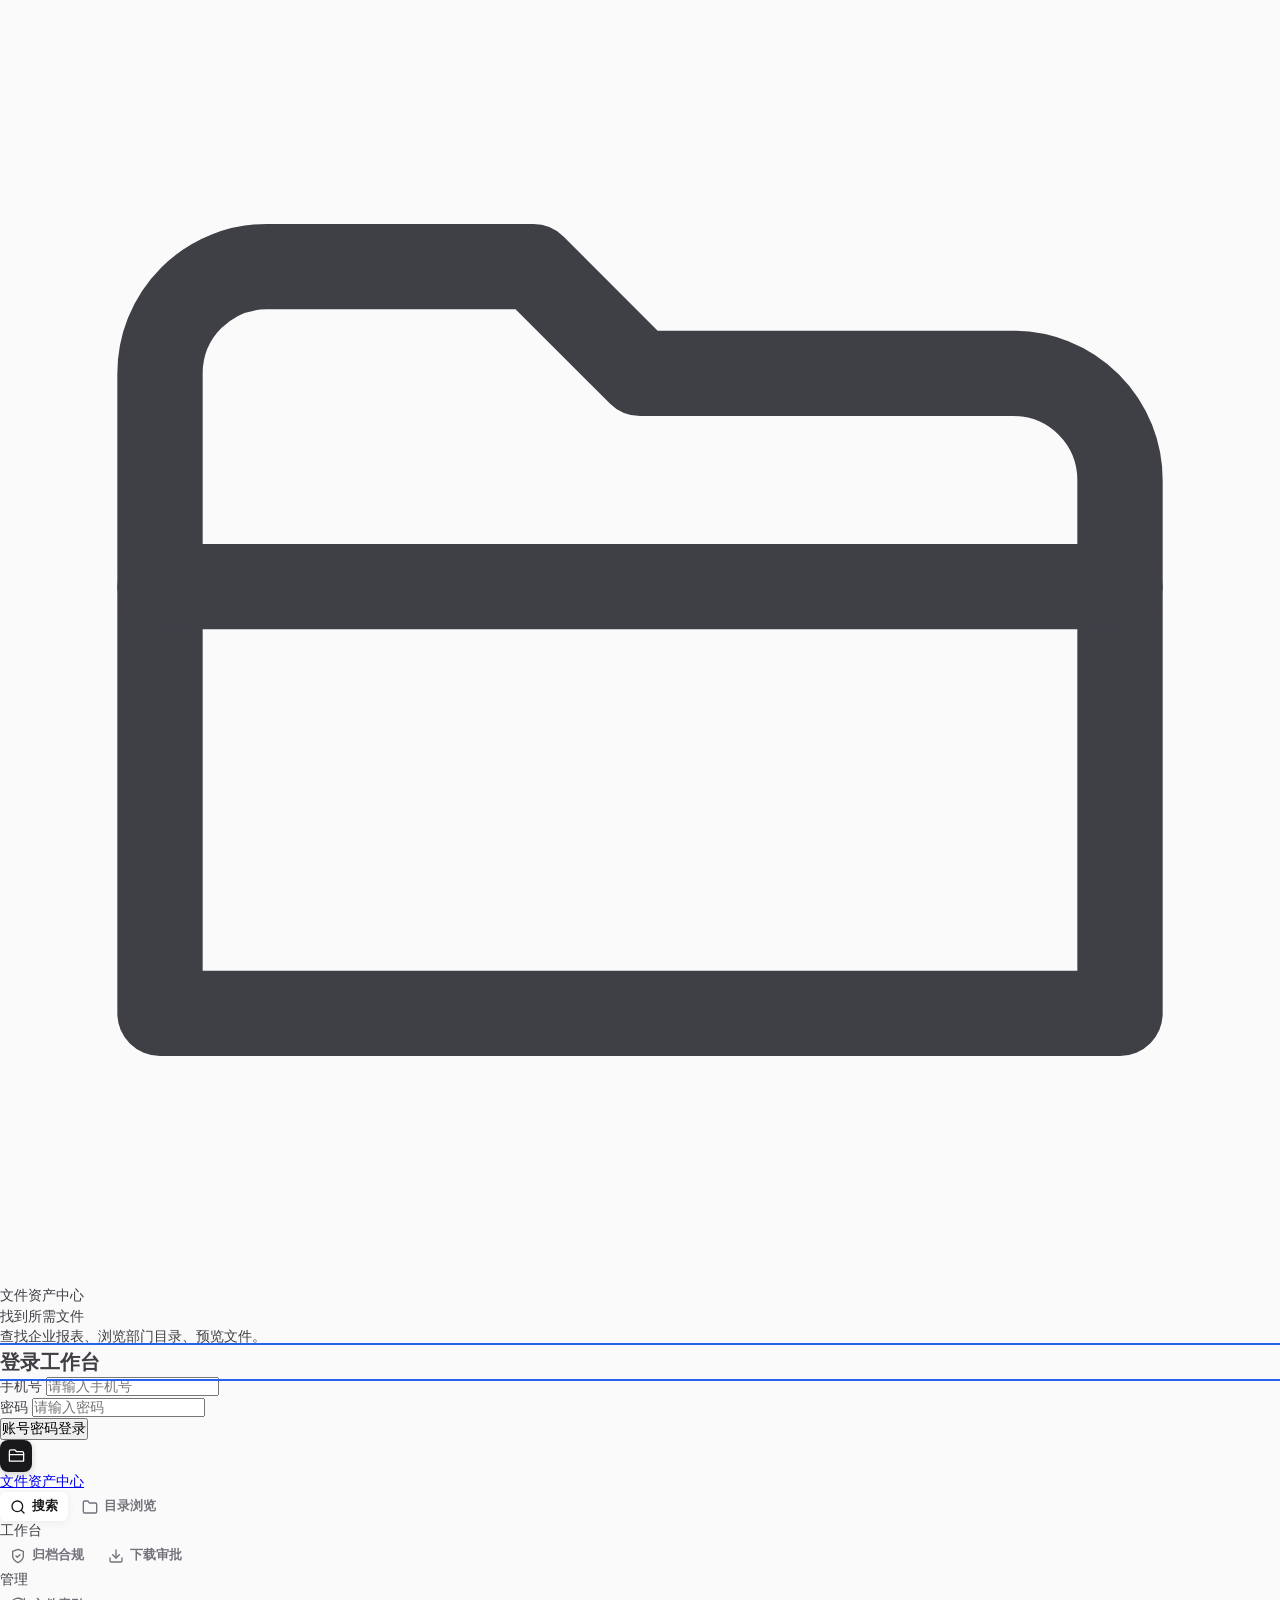
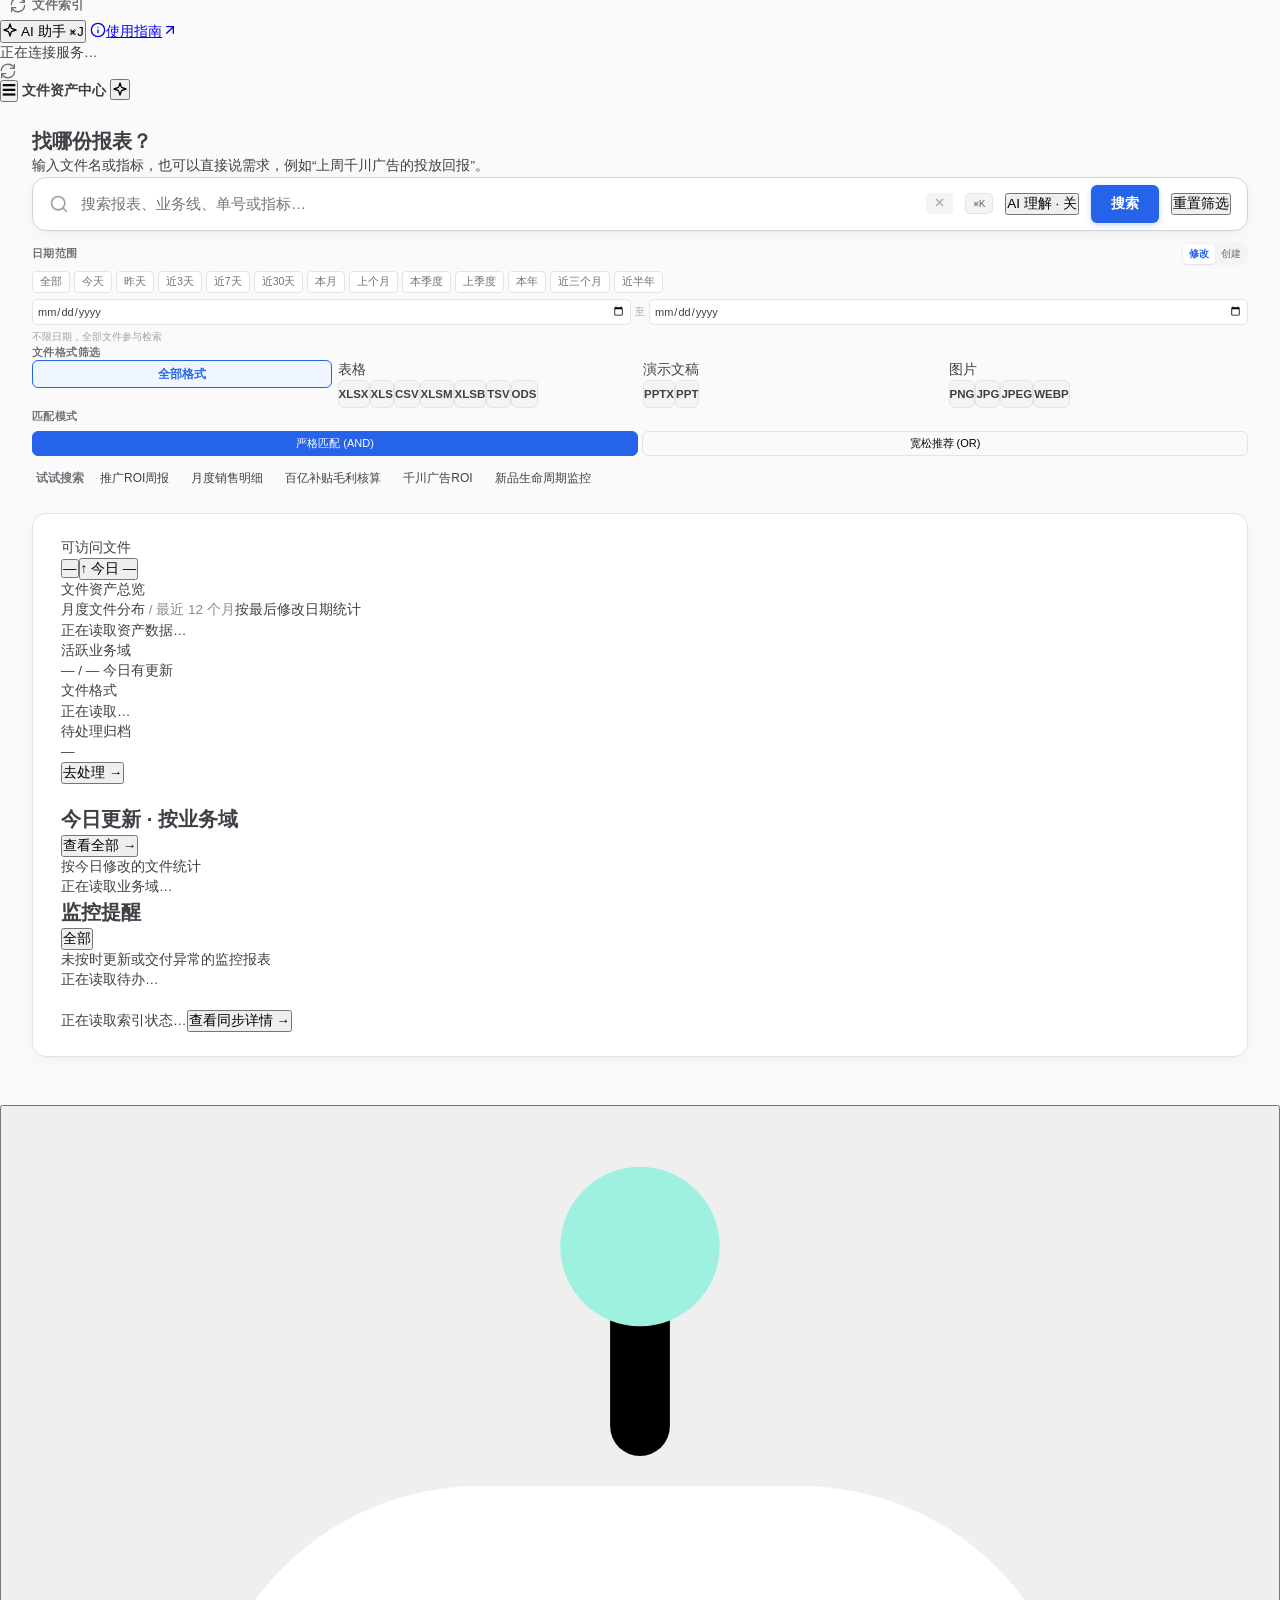
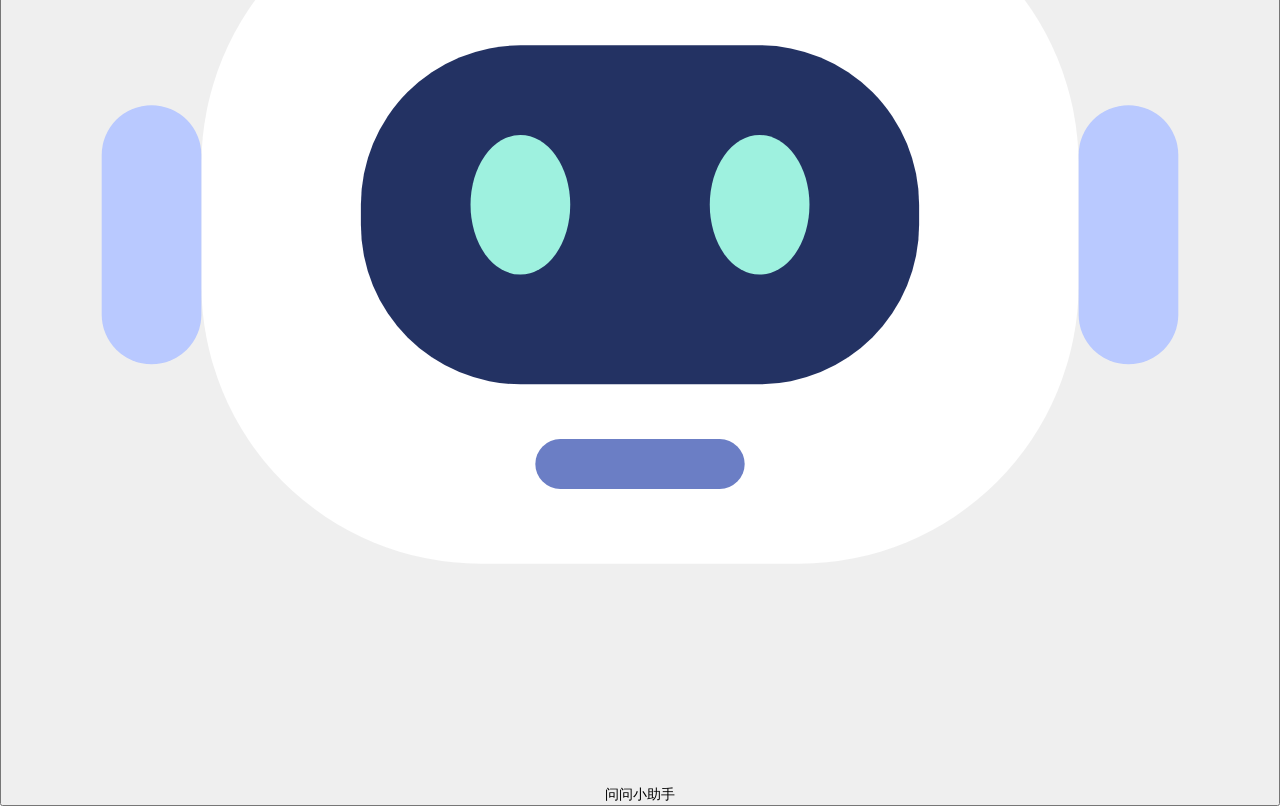
==== commit 3696cd9e: "style: 将登录重设为全屏工作台" ====
--- a/fast_file_finder/static/index.html
+++ b/fast_file_finder/static/index.html
@@ -5,12 +5,1568 @@
 <meta name="viewport" content="width=device-width,initial-scale=1">
 <title>企业文件资产中心</title>
 
-<link rel="stylesheet" href="/static/theme.css?v=20261112-pine">
-<link rel="stylesheet" href="/static/base.css?v=20261112-pine">
-<link rel="stylesheet" href="/static/portal.css?v=20261124-feishu-workspace">
-<link rel="stylesheet" href="/static/ui.css?v=20261112-pine">
+<style>
+
+:root {
+  --canvas: #FAFAFA;
+  --surface: #FFFFFF;
+  --surface-subtle: #F4F4F5;
+  --surface-hover: #F4F4F5;
+
+  --ink: #18181B;
+  --ink-secondary: #3F3F46;
+  --muted: #71717A;
+  --subtle: #A1A1AA;
+  --faint: #D4D4D8;
+
+  --line: #E4E4E7;
+  --line-strong: #D4D4D8;
+  --line-focus: var(--brand);
+
+  --brand: #2563EB;
+  --brand-hover: #1D4ED8;
+  --brand-subtle: #EFF6FF;
+  --brand-ring: rgba(37, 99, 235, 0.14);
+
+  --success: #16A34A;
+  --success-subtle: #F0FDF4;
+  --success-line: #BBF7D0;
+
+  --warning: #D97706;
+  --warning-subtle: #FFFBEB;
+  --warning-line: #FDE68A;
+
+  --danger: #DC2626;
+  --danger-subtle: #FEF2F2;
+  --danger-line: #FECACA;
+
+  --neutral-subtle: #F4F4F5;
+  --neutral-line: #E4E4E7;
+
+  --shadow-sm: 0 1px 2px rgba(0, 0, 0, 0.05);
+  --shadow-md: 0 2px 8px rgba(0, 0, 0, 0.06);
+  --shadow-lg: 0 12px 32px -8px rgba(0, 0, 0, 0.14);
+
+  --radius-sm: 6px;
+  --radius-md: 10px;
+  --radius-lg: 14px;
+
+  --font-sans: 'Inter', -apple-system, BlinkMacSystemFont, "Segoe UI", Roboto, "PingFang SC", "Microsoft YaHei", sans-serif;
+  --font-mono: 'JetBrains Mono', SFMono-Regular, Menlo, Monaco, Consolas, monospace;
+}
+
+* { box-sizing: border-box; margin: 0; padding: 0; }
+html, body {
+  min-height: 100vh;
+  background-color: var(--canvas);
+  font-family: var(--font-sans);
+  color: var(--ink-secondary);
+  font-size: 13.5px;
+  line-height: 1.5;
+  -webkit-font-smoothing: antialiased;
+}
+
+button, input, select, textarea { font-family: inherit; font-size: inherit; outline: none; }
+button { cursor: pointer; transition: all 0.12s ease; }
+button:disabled { cursor: not-allowed; opacity: 0.5; }
+
+/* 页面统一骨架 */
+.app-root {
+  min-height: 100vh;
+  display: flex;
+  flex-direction: column;
+}
+
+/* 1. 现代化极简顶栏 Header (56px, Linear/Vercel 级通透设计) */
+.topbar {
+  height: 56px;
+  min-height: 56px;
+  background: rgba(255, 255, 255, 0.9);
+  backdrop-filter: blur(16px);
+  -webkit-backdrop-filter: blur(16px);
+  border-bottom: 1px solid var(--line);
+  display: flex;
+  align-items: center;
+  justify-content: space-between;
+  padding: 0 32px;
+  position: sticky;
+  top: 0;
+  z-index: 90;
+  box-shadow: 0 1px 3px rgba(15, 23, 42, 0.03);
+}
+.topbar-brand {
+  display: flex;
+  align-items: center;
+  gap: 12px;
+  user-select: none;
+}
+.brand-logo {
+  width: 32px;
+  height: 32px;
+  background: linear-gradient(135deg, #18181B, #18181B);
+  color: #FFF;
+  border-radius: 8px;
+  display: flex;
+  align-items: center;
+  justify-content: center;
+  font-weight: 800;
+  font-size: 14px;
+  box-shadow: 0 2px 6px rgba(15, 23, 42, 0.18);
+}
+.brand-info h1 {
+  font-size: 14px;
+  font-weight: 700;
+  color: var(--ink);
+  letter-spacing: -0.2px;
+}
+.brand-info p {
+  font-size: 11px;
+  color: var(--muted);
+}
+
+/* 顶部唯一主导航 (Segmented Control) */
+.nav-mode-tabs {
+  display: flex;
+  align-items: center;
+  background: #EEF2F6;
+  padding: 4px;
+  border-radius: var(--radius-md);
+  border: 1px solid var(--line);
+  gap: 3px;
+}
+.nav-mode-btn {
+  padding: 6px 16px;
+  font-size: 12.5px;
+  font-weight: 600;
+  color: var(--muted);
+  border: none;
+  background: transparent;
+  border-radius: var(--radius-sm);
+  display: inline-flex;
+  align-items: center;
+  gap: 6px;
+  position: relative;
+  transition: all 0.15s ease;
+}
+.nav-mode-btn:hover { color: var(--ink); }
+.nav-mode-btn.active {
+  background: #FFFFFF;
+  color: var(--brand);
+  font-weight: 700;
+  box-shadow: 0 2px 8px rgba(15, 23, 42, 0.06);
+}
+.nav-dot-badge {
+  width: 6px; height: 6px;
+  border-radius: 50%;
+  background: var(--danger);
+}
+
+/* 顶栏右侧状态与操作 */
+.topbar-actions {
+  display: flex;
+  align-items: center;
+  gap: 12px;
+}
+.server-status-pill {
+  display: inline-flex;
+  align-items: center;
+  gap: 6px;
+  padding: 4px 10px;
+  border-radius: 20px;
+  font-size: 11.5px;
+  font-weight: 600;
+  background: var(--success-subtle);
+  color: var(--success);
+  border: 1px solid var(--success-line);
+}
+.status-indicator-dot {
+  width: 7px; height: 7px;
+  border-radius: 50%;
+  background: var(--success);
+  box-shadow: 0 0 0 2px rgba(5, 150, 105, 0.25);
+}
+.status-refresh-icon {
+  border: none; background: transparent; color: var(--success); display: flex; align-items: center; cursor: pointer;
+}
+.btn-ai-header {
+  height: 32px;
+  padding: 0 12px;
+  border-radius: var(--radius-sm);
+  background: linear-gradient(135deg, #18181B, #18181B);
+  color: #FFF;
+  border: none;
+  font-size: 12px;
+  font-weight: 600;
+  display: inline-flex;
+  align-items: center;
+  gap: 6px;
+  cursor: pointer;
+  box-shadow: 0 2px 6px rgba(15, 23, 42, 0.15);
+  transition: all 0.15s;
+}
+.btn-ai-header:hover {
+  transform: translateY(-1px);
+  box-shadow: 0 4px 12px rgba(15, 23, 42, 0.25);
+}
+.btn-ai-header kbd {
+  font-size: 10px;
+  font-family: var(--font-mono);
+  background: rgba(255, 255, 255, 0.18);
+  padding: 1px 5px;
+  border-radius: 4px;
+}
+.user-pill {
+  display: inline-flex;
+  align-items: center;
+  gap: 6px;
+  padding: 4px 12px;
+  background: #FFFFFF;
+  border: 1px solid var(--line);
+  border-radius: 20px;
+  font-size: 11.5px;
+  box-shadow: var(--shadow-sm);
+}
+.user-avatar {
+  width: 20px; height: 20px;
+  border-radius: 50%;
+  background: var(--brand);
+  color: #FFF;
+  display: flex;
+  align-items: center;
+  justify-content: center;
+  font-size: 10px;
+  font-weight: 700;
+}
+.user-role { font-size: 10px; color: var(--muted); background: #E4E4E7; padding: 1px 6px; border-radius: 4px; }
+.user-logout { border: none; background: transparent; color: var(--muted); cursor: pointer; font-size: 11px; }
+.user-logout:hover { color: var(--danger); }
+
+/* 2. 主视口 Shell (自适应宽幅与呼吸感) */
+.shell {
+  flex: 1;
+  display: flex;
+  flex-direction: column;
+  padding: 24px 32px 48px 32px;
+  max-width: 1400px;
+  width: 100%;
+  margin: 0 auto;
+}
+.hidden { display: none !important; }
+
+/* 3. 首页 · 智能搜索区 (Hero Focus 居中通栏) */
+.search-hero-wrap {
+  display: flex;
+  flex-direction: column;
+  gap: 12px;
+  width: 100%;
+  margin-bottom: 24px;
+}
+.command-search-frame {
+  position: relative;
+  height: 54px;
+  background: #FFFFFF;
+  border: 1px solid var(--line-strong);
+  border-radius: var(--radius-lg);
+  padding: 0 16px;
+  display: flex;
+  align-items: center;
+  gap: 12px;
+  box-shadow: 0 4px 20px -2px rgba(15, 23, 42, 0.05), 0 1px 3px rgba(15, 23, 42, 0.03);
+  transition: all 0.2s ease;
+}
+.command-search-frame:focus-within {
+  border-color: var(--line-focus);
+  box-shadow: 0 0 0 4px var(--brand-ring), 0 8px 24px -4px rgba(37, 99, 235, 0.12);
+}
+.search-prefix-icon {
+  width: 20px; height: 20px;
+  fill: none;
+  stroke: var(--subtle);
+  stroke-width: 2;
+  stroke-linecap: round;
+  stroke-linejoin: round;
+  flex-shrink: 0;
+}
+#q {
+  flex: 1;
+  border: none;
+  background: transparent;
+  font-size: 15px;
+  font-family: inherit;
+  color: var(--ink);
+  font-weight: 500;
+}
+.search-clear {
+  padding: 3px 7px;
+  font-size: 11px;
+  background: var(--surface-subtle);
+  color: var(--subtle);
+  border-radius: 4px;
+  border: none;
+  cursor: pointer;
+}
+.kbd-badge {
+  font-family: var(--font-mono);
+  font-size: 11px;
+  padding: 3px 7px;
+  background: var(--surface-subtle);
+  border: 1px solid var(--line);
+  border-radius: 5px;
+  color: var(--muted);
+  cursor: pointer;
+}
+.btn-filter-toggle {
+  height: 36px;
+  padding: 0 12px;
+  border-radius: var(--radius-sm);
+  border: 1px solid var(--line);
+  background: var(--surface-subtle);
+  color: var(--ink-secondary);
+  font-size: 12px;
+  font-weight: 600;
+  display: inline-flex;
+  align-items: center;
+  gap: 6px;
+  cursor: pointer;
+  transition: all 0.12s;
+}
+.btn-filter-toggle svg { width: 14px; height: 14px; fill: none; stroke: currentColor; stroke-width: 2; }
+.btn-filter-toggle:hover { background: #E4E4E7; }
+.btn-hero-search {
+  height: 38px;
+  padding: 0 20px;
+  border-radius: var(--radius-sm);
+  background: var(--brand);
+  color: #FFF;
+  border: none;
+  font-size: 13.5px;
+  font-weight: 700;
+  cursor: pointer;
+  flex-shrink: 0;
+  box-shadow: 0 2px 6px rgba(37, 99, 235, 0.25);
+  transition: all 0.15s;
+}
+.btn-hero-search:hover {
+  background: var(--brand-hover);
+  transform: translateY(-1px);
+  box-shadow: 0 4px 12px rgba(37, 99, 235, 0.35);
+}
+
+/* Filter 下拉 Popover (完整继承) */
+.filter-popover {
+  position: absolute;
+  top: 48px;
+  right: 0;
+  width: 340px;
+  background: #FFFFFF;
+  border: 1px solid var(--line-strong);
+  border-radius: var(--radius-lg);
+  box-shadow: var(--shadow-lg);
+  padding: 16px;
+  z-index: 200;
+  display: flex;
+  flex-direction: column;
+  gap: 12px;
+}
+.filter-popover-title {
+  font-size: 11px;
+  font-weight: 700;
+  color: var(--muted);
+  text-transform: uppercase;
+  letter-spacing: 0.4px;
+}
+.filter-popover-grid {
+  display: grid;
+  grid-template-columns: repeat(4, 1fr);
+  gap: 6px;
+}
+.popover-ext-btn {
+  height: 28px;
+  border-radius: var(--radius-sm);
+  border: 1px solid var(--line);
+  background: var(--surface-subtle);
+  color: var(--ink-secondary);
+  font-size: 11.5px;
+  font-weight: 600;
+}
+.popover-ext-btn:hover { background: #E4E4E7; }
+.popover-ext-btn.active {
+  background: var(--brand-subtle);
+  border-color: var(--brand);
+  color: var(--brand);
+  font-weight: 700;
+}
+.seg-pill-btn.active {
+  background: var(--brand) !important;
+  color: #FFF !important;
+  border-color: var(--brand) !important;
+}
+
+/* 热搜推荐文字链 */
+.search-prompts-bar {
+  display: flex;
+  align-items: center;
+  gap: 10px;
+  font-size: 12px;
+  color: var(--subtle);
+  padding: 0 4px;
+  flex-wrap: wrap;
+}
+.prompt-label { font-size: 11.5px; color: var(--muted); font-weight: 600; flex-shrink: 0; }
+.prompt-pill-link {
+  background: transparent;
+  border: none;
+  color: var(--ink-secondary);
+  cursor: pointer;
+  font-size: 12px;
+  padding: 2px 6px;
+  border-radius: 4px;
+  font-weight: 500;
+  transition: all 0.12s;
+}
+.prompt-pill-link:hover { color: var(--brand); background: var(--brand-subtle); }
+
+/* 4. 首页大屏文件数据统计驾驶舱 (Home Data Cockpit) */
+.home-cockpit-wrap {
+  background: #FFFFFF;
+  border: 1px solid var(--line);
+  border-radius: var(--radius-lg);
+  padding: 24px 28px;
+  box-shadow: 0 4px 24px -2px rgba(15, 23, 42, 0.04), 0 1px 3px rgba(15, 23, 42, 0.02);
+  display: flex;
+  flex-direction: column;
+  gap: 20px;
+  width: 100%;
+}
+.cockpit-header-bar {
+  display: flex;
+  align-items: center;
+  justify-content: space-between;
+}
+.cockpit-title-group {
+  display: flex;
+  align-items: center;
+  gap: 12px;
+  flex-wrap: wrap;
+}
+.cockpit-badge {
+  background: var(--brand-subtle);
+  color: var(--brand);
+  font-size: 11.5px;
+  font-weight: 700;
+  padding: 3px 9px;
+  border-radius: 6px;
+}
+.cockpit-heading {
+  font-size: 16px;
+  font-weight: 800;
+  color: var(--ink);
+  letter-spacing: -0.3px;
+}
+.cockpit-sub {
+  font-size: 12px;
+  color: var(--muted);
+}
+.cockpit-actions {
+  display: flex;
+  gap: 8px;
+}
+
+/* 4 大核心 KPI 指标卡 (自适应横向分布，min-width: 0 杜绝截断) */
+.cockpit-kpi-deck {
+  display: grid;
+  grid-template-columns: repeat(4, 1fr);
+  gap: 16px;
+  width: 100%;
+}
+.cockpit-kpi-card {
+  min-width: 0;
+  background: var(--surface);
+  border: 1px solid var(--line);
+  border-radius: var(--radius-md);
+  padding: 18px;
+  display: block;
+  position: relative;
+  overflow: hidden;
+  box-shadow: var(--shadow-sm);
+  transition: border-color 0.15s ease, background 0.15s ease;
+}
+.cockpit-kpi-card:hover {
+  background: var(--surface);
+  border-color: var(--line-strong);
+  box-shadow: var(--shadow-sm);
+  transform: none;
+}
+.cockpit-kpi-card::before { display: none; }
+
+.kpi-card-inner {
+  display: block;
+  width: 100%;
+  min-width: 0;
+  padding-right: 38px;
+}
+.kpi-icon-pill {
+  position: absolute;
+  top: 18px;
+  right: 18px;
+  width: 30px;
+  height: 30px;
+  border-radius: 8px;
+  display: flex;
+  align-items: center;
+  justify-content: center;
+  background: var(--surface-subtle);
+  color: var(--ink-secondary);
+  flex-shrink: 0;
+}
+.kpi-icon-pill .icon { width: 15px; height: 15px; }
+.kpi-title-text {
+  font-size: 12px;
+  font-weight: 500;
+  color: var(--muted);
+  white-space: nowrap;
+}
+.kpi-value-text {
+  font-size: 26px;
+  font-weight: 700;
+  color: var(--ink);
+  font-variant-numeric: tabular-nums;
+  letter-spacing: -0.5px;
+  line-height: 1.2;
+  margin-top: 8px;
+}
+.kpi-sub-text {
+  font-size: 11.5px;
+  color: var(--subtle);
+  margin-top: 6px;
+  white-space: nowrap;
+  overflow: hidden;
+  text-overflow: ellipsis;
+}
+
+/* ECharts 图表容器 */
+.cockpit-charts-grid {
+  display: grid;
+  grid-template-columns: 1.55fr 1fr;
+  gap: 18px;
+  width: 100%;
+}
+.chart-card-panel {
+  min-width: 0;
+  overflow: hidden;
+  background: #FAFAFA;
+  border: 1px solid var(--line);
+  border-radius: var(--radius-lg);
+  padding: 16px 18px;
+  display: flex;
+  flex-direction: column;
+}
+.chart-card-header {
+  display: flex;
+  align-items: center;
+  justify-content: space-between;
+  margin-bottom: 10px;
+}
+.chart-card-title {
+  font-size: 13px;
+  font-weight: 700;
+  color: var(--ink);
+  display: flex;
+  align-items: center;
+  gap: 6px;
+}
+.chart-hint-tag {
+  font-size: 11px;
+  color: var(--brand);
+  background: var(--brand-subtle);
+  padding: 3px 8px;
+  border-radius: 999px;
+  border: none;
+  font-weight: 600;
+  display: inline-flex;
+  align-items: center;
+  gap: 3px;
+  white-space: nowrap;
+}
+.chart-hint-tag .icon { width: 11px; height: 11px; }
+
+/* 直达矩阵卡片 (双行排版，彻底消除单行省略号) */
+.cockpit-matrix-section {
+  display: flex;
+  flex-direction: column;
+  gap: 12px;
+}
+.matrix-title {
+  font-size: 12px;
+  font-weight: 700;
+  color: var(--ink);
+}
+.matrix-grid {
+  display: grid;
+  grid-template-columns: repeat(6, 1fr);
+  gap: 10px;
+  width: 100%;
+}
+.matrix-card-item {
+  background: var(--surface);
+  border: 1px solid var(--line);
+  border-radius: var(--radius-md);
+  padding: 10px 12px;
+  display: flex;
+  flex-direction: column;
+  gap: 4px;
+  cursor: pointer;
+  transition: border-color 0.15s ease, background 0.15s ease;
+  min-width: 0;
+}
+.matrix-card-item:hover {
+  background: var(--surface-subtle);
+  border-color: var(--line-strong);
+  box-shadow: none;
+  transform: none;
+}
+.matrix-item-left {
+  display: flex;
+  align-items: center;
+  gap: 6px;
+  min-width: 0;
+}
+.matrix-badge-icon { font-size: 13px; flex-shrink: 0; }
+.matrix-item-name {
+  font-size: 12px;
+  font-weight: 700;
+  color: var(--ink);
+  white-space: nowrap;
+  overflow: hidden;
+  text-overflow: ellipsis;
+}
+.matrix-item-count {
+  font-size: 11px;
+  font-family: var(--font-mono);
+  color: var(--muted);
+  font-weight: 500;
+  margin-left: 19px;
+  font-variant-numeric: tabular-nums;
+}
+
+/* 5. 检索结果工作台 (Master-Detail 双流工业布局) */
+.search-workspace-layout {
+  display: flex;
+  flex-direction: column;
+  gap: 16px;
+  width: 100%;
+}
+.search-status-bar {
+  height: 42px;
+  background: #FFFFFF;
+  border: 1px solid var(--line);
+  border-radius: var(--radius-md);
+  padding: 0 18px;
+  display: flex;
+  align-items: center;
+  justify-content: space-between;
+  box-shadow: var(--shadow-sm);
+}
+.status-left {
+  display: flex;
+  align-items: center;
+  gap: 12px;
+  font-size: 12.5px;
+  color: var(--muted);
+}
+.status-dot {
+  width: 7px; height: 7px;
+  border-radius: 50%;
+  background: var(--success);
+}
+.timing-badge {
+  font-family: var(--font-mono);
+  color: var(--success);
+  font-weight: 700;
+}
+.btn-back-cockpit {
+  padding: 5px 12px;
+  border-radius: var(--radius-sm);
+  background: var(--surface-subtle);
+  border: 1px solid var(--line);
+  color: var(--ink-secondary);
+  font-size: 12px;
+  font-weight: 700;
+  cursor: pointer;
+  transition: all 0.12s;
+}
+.btn-back-cockpit:hover { background: #E4E4E7; color: var(--brand); }
+
+/* Master-Detail 并排核心网格 */
+.master-detail-grid {
+  display: grid;
+  grid-template-columns: minmax(0, 1.35fr) minmax(400px, 1fr);
+  gap: 20px;
+  align-items: start;
+}
+.results-stream-pane {
+  display: flex;
+  flex-direction: column;
+  min-width: 0;
+}
+.inspector-detail-pane {
+  display: flex;
+  flex-direction: column;
+  gap: 16px;
+  min-width: 0;
+}
+
+/* 结果面板 */
+.panel {
+  background: #FFFFFF;
+  border: 1px solid var(--line);
+  border-radius: var(--radius-lg);
+  box-shadow: var(--shadow-sm);
+  overflow: hidden;
+}
+.results-header {
+  padding: 14px 20px;
+  border-bottom: 1px solid var(--line);
+  display: flex;
+  align-items: center;
+  justify-content: space-between;
+  gap: 12px;
+  flex-wrap: wrap;
+}
+.results-header h3 {
+  font-size: 13.5px;
+  font-weight: 700;
+  color: var(--ink);
+}
+
+/* 紧凑 60px 结果行 + 悬浮微动作胶囊 */
+.result-card {
+  min-height: 60px;
+  display: grid;
+  grid-template-columns: 36px minmax(0, 1fr) auto;
+  column-gap: 14px;
+  align-items: center;
+  padding: 10px 16px;
+  border-bottom: 1px solid var(--line);
+  background: #FFFFFF;
+  position: relative;
+  cursor: pointer;
+  transition: background 0.1s;
+}
+.result-card:hover { background: var(--canvas); }
+.result-card.selected { background: var(--brand-subtle); }
+.result-card.selected::before {
+  content: '';
+  position: absolute;
+  left: 0;
+  top: 10px;
+  bottom: 10px;
+  width: 3px;
+  background: var(--brand);
+  border-radius: 0 2px 2px 0;
+}
+.file-badge-icon {
+  width: 36px;
+  height: 24px;
+  border-radius: 4px;
+  display: flex;
+  align-items: center;
+  justify-content: center;
+  font-size: 10px;
+  font-weight: 700;
+  font-family: var(--font-mono);
+  margin-right: 14px;
+  flex-shrink: 0;
+}
+.file-badge-icon.xlsx, .file-badge-icon.xls { background: #E6F4EA; color: #137333; }
+.file-badge-icon.csv { background: #E8F0FE; color: #1A73E8; }
+.file-badge-icon.other { background: #F1F3F4; color: #5F6368; }
+
+.card-main {
+  flex: 1;
+  min-width: 0;
+  display: flex;
+  flex-direction: column;
+  justify-content: center;
+  gap: 2px;
+}
+.card-title-row {
+  display: flex;
+  align-items: center;
+  gap: 8px;
+  white-space: nowrap;
+  overflow: hidden;
+  min-width: 0;
+}
+.card-file-name {
+  font-size: 13.5px;
+  font-weight: 600;
+  color: var(--ink);
+  overflow: hidden;
+  text-overflow: ellipsis;
+  white-space: nowrap;
+  min-width: 0;
+  flex: 0 1 auto;
+}
+.result-card.selected .card-file-name { color: var(--brand); }
+.badge-real-data {
+  padding: 1px 6px;
+  border-radius: 4px;
+  font-size: 9.5px;
+  font-weight: 700;
+  background: #DCFCE7;
+  color: #15803D;
+  flex-shrink: 0;
+}
+.score-badge {
+  padding: 1px 5px;
+  border-radius: 3px;
+  font-size: 9px;
+  font-weight: 600;
+  background: #F4F4F5;
+  color: var(--muted);
+  flex-shrink: 0;
+}
+.card-path-row {
+  font-size: 11px;
+  color: var(--subtle);
+  white-space: nowrap;
+  overflow: hidden;
+  text-overflow: ellipsis;
+  font-family: var(--font-mono);
+}
+.card-meta-row {
+  display: flex;
+  align-items: center;
+  gap: 12px;
+  font-size: 11.5px;
+  color: var(--muted);
+  white-space: nowrap;
+  overflow: hidden;
+  text-overflow: ellipsis;
+}
+.meta-time-badge { margin-left: 3px; color: var(--subtle); }
+.match-tag { color: var(--subtle); font-size: 11px; }
+
+/* 行尾操作列（固定图标位，不遮挡文件名） */
+.card-actions {
+  display: flex;
+  align-items: center;
+  gap: 2px;
+  flex-shrink: 0;
+  opacity: 0.55;
+  transition: opacity 0.12s ease;
+}
+.result-card:hover .card-actions, .result-card:focus-within .card-actions, .result-card.selected .card-actions { opacity: 1; }
+.card-actions button {
+  width: 28px;
+  height: 28px;
+  padding: 0;
+  display: inline-flex;
+  align-items: center;
+  justify-content: center;
+  font-size: 11px;
+  font-weight: 600;
+  border-radius: var(--radius-sm);
+  border: none;
+  background: transparent;
+  color: var(--muted);
+  white-space: nowrap;
+}
+.card-actions button:hover {
+  background: var(--surface-subtle);
+  color: var(--ink);
+}
+.card-actions .btn-action-primary {
+  color: var(--brand);
+}
+.card-actions .btn-action-primary:hover {
+  background: var(--brand-subtle);
+  color: var(--brand-hover);
+}
+
+/* 6. 右侧资产画像 Inspector (Detail) */
+.inspector-card {
+  min-height: 440px;
+  display: flex;
+  flex-direction: column;
+}
+.inspector-empty {
+  padding: 56px 24px;
+  text-align: center;
+  color: var(--muted);
+}
+.inspector-active {
+  display: flex;
+  flex-direction: column;
+  height: 100%;
+}
+.inspector-header {
+  padding: 16px 20px 14px 20px;
+  border-bottom: 1px solid var(--line);
+  background: #FAFAFA;
+  display: flex;
+  flex-direction: column;
+  gap: 10px;
+}
+.inspector-title-row {
+  display: flex;
+  align-items: flex-start;
+  justify-content: space-between;
+  gap: 10px;
+}
+.inspector-filename {
+  font-size: 14px;
+  font-weight: 700;
+  color: var(--ink);
+  line-height: 1.35;
+  word-break: break-all;
+}
+.inspector-expand-btn {
+  padding: 3px 8px;
+  border: 1px solid var(--line);
+  background: #FFF;
+  border-radius: 4px;
+  font-size: 11px;
+}
+.inspector-meta-row {
+  display: flex;
+  align-items: center;
+  gap: 8px;
+  font-size: 11.5px;
+  color: var(--muted);
+}
+.dept-pill {
+  background: #E4E4E7;
+  color: #3F3F46;
+  padding: 2px 8px;
+  border-radius: 4px;
+  font-weight: 600;
+}
+.inspector-quick-actions {
+  display: flex;
+  gap: 8px;
+  margin-top: 4px;
+}
+
+.inspector-kpi-deck {
+  display: grid;
+  grid-template-columns: repeat(3, 1fr);
+  gap: 10px;
+  padding: 14px 20px;
+  border-bottom: 1px solid var(--line);
+  background: #FFF;
+}
+.inspector-kpi-tile {
+  background: var(--surface-subtle);
+  border-radius: var(--radius-sm);
+  padding: 8px 12px;
+  display: flex;
+  flex-direction: column;
+  gap: 2px;
+}
+.kpi-tile-label { font-size: 10.5px; color: var(--muted); font-weight: 600; }
+.kpi-tile-val { font-size: 14px; font-weight: 700; color: var(--ink); font-family: var(--font-mono); }
+
+.inspector-tabs-wrap {
+  background: #F4F4F5;
+  border-bottom: 1px solid var(--line);
+  padding: 0 14px;
+}
+.inspector-tabs-bar {
+  display: flex;
+  align-items: center;
+  gap: 4px;
+  overflow-x: auto;
+}
+.sheet-tab-btn {
+  height: 30px;
+  padding: 0 14px;
+  border-radius: 4px 4px 0 0;
+  border: none;
+  background: transparent;
+  font-size: 11.5px;
+  font-weight: 600;
+  color: var(--muted);
+  white-space: nowrap;
+}
+.sheet-tab-btn.active {
+  background: #FFF;
+  color: var(--brand);
+  font-weight: 700;
+}
+
+.inspector-table-viewport {
+  flex: 1;
+  max-height: 280px;
+  overflow: auto;
+  background: #FFF;
+}
+.snippet-table {
+  width: 100%;
+  border-collapse: collapse;
+  font-size: 11px;
+}
+.snippet-table th {
+  position: sticky;
+  top: 0;
+  background: var(--surface-subtle);
+  padding: 6px 8px;
+  font-weight: 600;
+  color: var(--muted);
+  border-bottom: 1px solid var(--line-strong);
+  border-right: 1px solid var(--line);
+  white-space: nowrap;
+  text-align: left;
+}
+.snippet-table td {
+  padding: 6px 8px;
+  border-bottom: 1px solid var(--line);
+  border-right: 1px solid var(--line);
+  color: var(--ink-secondary);
+  white-space: nowrap;
+  max-width: 140px;
+  overflow: hidden;
+  text-overflow: ellipsis;
+  font-variant-numeric: tabular-nums;
+}
+.snippet-table tr:hover td { background: #FAFAFA; }
+
+/* 盘库小部件与最近更新 */
+.stat-sub-panel {
+  padding: 16px 20px;
+}
+.stat-row {
+  display: flex;
+  align-items: center;
+  justify-content: space-between;
+  padding: 7px 0;
+  border-bottom: 1px solid var(--line);
+}
+.stat-label { font-size: 12px; color: var(--muted); font-weight: 500; }
+.stat-value { font-family: var(--font-mono); font-size: 13.5px; font-weight: 700; color: var(--ink); }
+
+/* 7. 现代全高抽屉式 AI 助手浮层 (带全屏暗色毛玻璃遮罩，默认 100% 隐藏，绝不遮挡顶栏) */
+.ai-drawer-overlay {
+  position: fixed;
+  inset: 0;
+  background: rgba(15, 23, 42, 0.45);
+  backdrop-filter: blur(8px);
+  -webkit-backdrop-filter: blur(8px);
+  z-index: 999;
+  display: flex;
+  justify-content: flex-end;
+  transition: opacity 0.2s ease;
+}
+.ai-drawer-overlay.hidden {
+  display: none !important;
+}
+.ai-slide-drawer {
+  width: 460px;
+  max-width: 90vw;
+  height: 100vh;
+  background: #FFFFFF;
+  box-shadow: -10px 0 40px rgba(15, 23, 42, 0.18);
+  display: flex;
+  flex-direction: column;
+  animation: slideInRight 0.2s cubic-bezier(0.16, 1, 0.3, 1);
+  position: relative;
+}
+@keyframes slideInRight {
+  from { transform: translateX(100%); }
+  to { transform: translateX(0); }
+}
+.ai-drawer-header {
+  padding: 16px 20px;
+  background: linear-gradient(135deg, #18181B, #18181B);
+  color: #FFF;
+  display: flex;
+  align-items: center;
+  justify-content: space-between;
+}
+.ai-drawer-title-group {
+  display: flex;
+  align-items: center;
+  gap: 10px;
+}
+.ai-star-badge {
+  width: 32px;
+  height: 32px;
+  background: rgba(255, 255, 255, 0.12);
+  border-radius: 8px;
+  display: flex;
+  align-items: center;
+  justify-content: center;
+  font-size: 18px;
+}
+.ai-header-title { font-size: 14px; font-weight: 700; color: #FFF; }
+.ai-header-sub { font-size: 10.5px; color: #A1A1AA; margin-top: 1px; }
+.ai-header-actions { display: flex; align-items: center; gap: 8px; }
+.ai-head-btn {
+  background: rgba(255, 255, 255, 0.15);
+  color: #FFF;
+  border: none;
+  padding: 4px 10px;
+  border-radius: 5px;
+  font-size: 11px;
+  font-weight: 600;
+}
+.ai-head-close-btn {
+  background: transparent;
+  color: #A1A1AA;
+  border: none;
+  font-size: 16px;
+  padding: 2px 6px;
+  cursor: pointer;
+}
+.ai-head-close-btn:hover { color: #FFF; }
+
+.ai-drawer-body {
+  flex: 1;
+  overflow-y: auto;
+  padding: 20px;
+  display: flex;
+  flex-direction: column;
+  gap: 14px;
+  background: #FAFAFA;
+}
+.ai-drawer-footer {
+  padding: 14px 20px;
+  background: #FFFFFF;
+  border-top: 1px solid var(--line);
+  display: flex;
+  gap: 8px;
+}
+
+/* 8. 组织目录树、归档合规、权限、审批视图 (完整继承样式) */
+.catalog-shell { display: flex; flex-direction: column; gap: 18px; width: 100%; }
+.catalog-kpi-grid { display: grid; grid-template-columns: repeat(5, 1fr); gap: 16px; }
+.catalog-kpi-card {
+  background: #FFFFFF; border: 1px solid var(--line); border-radius: var(--radius-lg);
+  padding: 16px 18px; display: flex; gap: 14px; box-shadow: var(--shadow-sm);
+}
+.kpi-icon-wrap {
+  width: 42px; height: 42px; border-radius: 10px; display: flex; align-items: center; justify-content: center; font-size: 20px; flex-shrink: 0;
+}
+.kpi-icon-blue { background: #EFF6FF; }
+.kpi-icon-green { background: #ECFDF5; }
+.kpi-icon-purple { background: #F5F3FF; }
+.kpi-icon-orange { background: #FFFBEB; }
+.kpi-label { font-size: 12px; color: var(--muted); font-weight: 600; }
+.kpi-value { font-size: 22px; font-weight: 800; color: var(--ink); font-family: var(--font-mono); }
+.kpi-sub { font-size: 11.5px; color: var(--subtle); }
+
+.catalog-main-layout { display: grid; grid-template-columns: 340px 1fr; gap: 18px; align-items: start; }
+.tree-scroll-container { max-height: 600px; overflow-y: auto; padding: 10px 14px; font-size: 12px; }
+.catalog-breadcrumb-bar { padding: 12px 16px; background: var(--surface-subtle); border-bottom: 1px solid var(--line); font-size: 12.5px; color: var(--muted); }
+.catalog-table-container { overflow-x: auto; }
+.catalog-table { width: 100%; table-layout: fixed; border-collapse: collapse; font-size: 12px; }
+.catalog-table th { background: var(--surface-subtle); padding: 10px 12px; text-align: left; font-weight: 600; color: var(--muted); border-bottom: 1px solid var(--line-strong); white-space: nowrap; }
+.catalog-table td { padding: 10px 12px; border-bottom: 1px solid var(--line); overflow: hidden; }
+.catalog-table tr:hover td { background: var(--surface-subtle); }
+.btn-table-action { padding: 0 7px; }
+.catalog-pagination-bar { padding: 12px 18px; display: flex; align-items: center; justify-content: space-between; font-size: 12px; color: var(--muted); }
+
+.archive-kpi-grid { display: grid; grid-template-columns: repeat(5, 1fr); gap: 14px; }
+.filter-tabs-group { display: flex; gap: 8px; margin: 14px 0; }
+.archive-task-grid { display: grid; grid-template-columns: repeat(auto-fill, minmax(290px, 1fr)); gap: 14px; }
+
+/* 9. 模态框全量质感统一 */
+.modal-overlay {
+  position: fixed; inset: 0; background: rgba(15, 23, 42, 0.45); backdrop-filter: blur(6px);
+  z-index: 1000; display: flex; align-items: center; justify-content: center; padding: 24px;
+}
+.modal-window, .modal-card {
+  background: #FFFFFF; border-radius: var(--radius-lg); border: 1px solid var(--line);
+  box-shadow: var(--shadow-lg); width: 100%; max-width: 560px; display: flex; flex-direction: column; overflow: hidden;
+}
+.modal-header, .modal-title { padding: 16px 22px; border-bottom: 1px solid var(--line); font-size: 14px; font-weight: 700; color: var(--ink); display: flex; justify-content: space-between; align-items: center; }
+.modal-body { padding: 22px; display: flex; flex-direction: column; gap: 14px; max-height: 75vh; overflow-y: auto; }
+.modal-btns { padding: 14px 22px; background: var(--surface-subtle); border-top: 1px solid var(--line); display: flex; align-items: center; justify-content: flex-end; gap: 8px; }
+.btn-action-primary { background: var(--brand); color: #FFF; border: none; padding: 6px 16px; border-radius: var(--radius-sm); font-size: 12.5px; font-weight: 700; }
+.btn-action-secondary { background: #FFF; color: var(--ink-secondary); border: 1px solid var(--line); padding: 6px 16px; border-radius: var(--radius-sm); font-size: 12.5px; font-weight: 600; }
+
+/* ===== Quiet Data Utility 基础层 ===== */
+/* 全局排印：数值 tabular-nums */
+body, input, select, textarea { font-variant-numeric: tabular-nums; }
+.stat-value, .kpi-value, .kpi-value-text, .kpi-tile-val, .page-info strong, .timing-badge { font-variant-numeric: tabular-nums; }
+
+/* :focus-visible 全局规范 */
+:focus-visible { outline: 2px solid var(--brand); outline-offset: 2px; }
+button:focus:not(:focus-visible) { outline: none; }
+
+/* SVG Sprite 图标系统 */
+.icon { width: 16px; height: 16px; fill: none; stroke: currentColor; stroke-width: 2; stroke-linecap: round; stroke-linejoin: round; flex-shrink: 0; display: inline-block; vertical-align: -2px; }
+.icon-sm { width: 13px; height: 13px; }
+.icon-lg { width: 20px; height: 20px; }
+
+/* KPI 统一新规范（驾驶舱 + 各视图通用） */
+.cockpit-kpi-card, .catalog-kpi-card {
+  background: var(--surface);
+  border: 1px solid var(--line);
+  border-radius: var(--radius-md);
+  box-shadow: var(--shadow-sm);
+  padding: 16px;
+  transition: border-color 0.12s ease;
+}
+.cockpit-kpi-card { position: relative; padding: 14px 16px; }
+.cockpit-kpi-card:hover, .catalog-kpi-card:hover { border-color: var(--line-strong); }
+.cockpit-kpi-card::before { content: none; }
+.kpi-icon-pill, .kpi-icon-wrap {
+  width: 40px; height: 40px; border-radius: 8px;
+  background: var(--surface-subtle);
+  display: flex; align-items: center; justify-content: center;
+  flex-shrink: 0; font-size: 0; color: var(--ink-secondary);
+}
+/* 首页 KPI：图标移到右上角，数值成为视觉主体 */
+.cockpit-kpi-card .kpi-icon-pill {
+  position: absolute; top: 14px; right: 14px;
+  width: 26px; height: 26px; border-radius: 8px;
+}
+.cockpit-kpi-card .kpi-card-inner { display: block; padding-right: 32px; }
+.kpi-icon-pill .icon, .kpi-icon-wrap .icon { width: 18px; height: 18px; }
+.cockpit-kpi-card .kpi-icon-pill .icon { width: 15px; height: 15px; }
+.kpi-title-text, .kpi-label, .kpi-label-text { font-size: 12px; font-weight: 500; color: var(--muted); }
+.kpi-value-text, .kpi-value { font-size: 20px; font-weight: 700; color: var(--ink); font-family: var(--font-sans); line-height: 1.25; margin-top: 2px; font-variant-numeric: tabular-nums; }
+.cockpit-kpi-card .kpi-value-text { font-size: 22px; letter-spacing: -0.5px; margin-top: 6px; }
+.kpi-sub-text, .kpi-sub { font-size: 12px; font-weight: 400; color: var(--subtle); margin-top: 2px; }
+.cockpit-kpi-card .kpi-sub-text { margin-top: 4px; font-size: 11.5px; padding-right: 20px; }
+
+/* 查看明细可感知：右下角查看明细指示 + hover 反馈 */
+.kpi-drill-tag {
+  position: absolute; right: 14px; bottom: 12px;
+  display: inline-flex; align-items: center; gap: 3px;
+  font-size: 10.5px; font-weight: 600; color: var(--subtle);
+  pointer-events: none; transition: color 0.15s ease;
+}
+.kpi-drill-tag .icon { width: 11px; height: 11px; transition: transform 0.15s ease; }
+.cockpit-kpi-card:hover { border-color: var(--brand); box-shadow: var(--shadow-md); }
+.cockpit-kpi-card:hover .kpi-drill-tag { color: var(--brand); }
+.cockpit-kpi-card:hover .kpi-drill-tag .icon { transform: translateX(3px); }
+.kpi-value.danger, .kpi-value-text.danger { color: var(--danger); }
+/* 今日更新脉冲点 */
+.pulse-dot-sm { display: inline-block; width: 6px; height: 6px; border-radius: 50%; background: var(--success); margin-left: 6px; vertical-align: 2px; animation: pulseSoft 2s ease-in-out infinite; }
+@keyframes pulseSoft { 0%,100% { opacity: 1; } 50% { opacity: 0.35; } }
+
+/* Segmented active 文字改 --ink */
+.nav-mode-btn.active { color: var(--ink); }
+
+/* 服务状态 pill 降级中性 */
+.server-status-pill { background: var(--neutral-subtle); color: var(--muted); border: 1px solid var(--neutral-line); font-weight: 500; }
+.status-indicator-dot { width: 7px; height: 7px; border-radius: 50%; background: var(--success); box-shadow: none; }
+.status-refresh-icon { color: var(--muted); }
+
+/* Toast 通知（补齐定义） */
+.toast-container { position: fixed; bottom: 24px; left: 50%; transform: translateX(-50%); z-index: 1200; display: flex; flex-direction: column; align-items: center; gap: 8px; pointer-events: none; }
+.toast-pill { display: inline-flex; align-items: center; gap: 8px; padding: 9px 14px; background: var(--surface); border: 1px solid var(--line); border-radius: var(--radius-md); box-shadow: var(--shadow-md); font-size: 12.5px; color: var(--ink-secondary); pointer-events: auto; animation: toastIn 0.18s ease; max-width: 420px; }
+.toast-pill .icon { width: 14px; height: 14px; }
+.toast-success { border-color: var(--success-line); }
+.toast-success .icon { color: var(--success); }
+.toast-error { border-color: var(--danger-line); }
+.toast-error .icon { color: var(--danger); }
+.toast-warn { border-color: var(--warning-line); }
+.toast-warn .icon { color: var(--warning); }
+.toast-info .icon { color: var(--muted); }
+.toast-hiding { opacity: 0; transition: opacity 0.2s ease; }
+@keyframes toastIn { from { opacity: 0; transform: translateY(-4px); } to { opacity: 1; transform: none; } }
+
+/* 骨架屏与加载动画（补齐定义） */
+.skeleton-box { background: linear-gradient(90deg, var(--surface-subtle) 25%, #EBEBEF 37%, var(--surface-subtle) 63%); background-size: 400% 100%; animation: skeletonFlow 1.4s ease infinite; border-radius: var(--radius-sm); }
+@keyframes skeletonFlow { 0% { background-position: 100% 0; } 100% { background-position: 0 0; } }
+.spinner-anim { display: inline-block; width: 14px; height: 14px; border: 2px solid var(--line-strong); border-top-color: transparent; border-radius: 50%; animation: spin 0.8s linear infinite; vertical-align: -2px; }
+@keyframes spin { to { transform: rotate(360deg); } }
+.skeleton-task-card { background: var(--surface); border: 1px solid var(--line); border-radius: var(--radius-md); padding: 16px; display: flex; flex-direction: column; gap: 8px; }
+
+/* 分页条（补齐定义） */
+.pagination-bar { display: flex; align-items: center; justify-content: space-between; padding: 12px 18px; font-size: 12px; color: var(--muted); flex-wrap: wrap; gap: 8px; }
+.page-actions { display: flex; align-items: center; gap: 4px; flex-wrap: wrap; }
+.page-btn { min-width: 28px; height: 28px; padding: 0 8px; border: 1px solid var(--line); background: var(--surface); color: var(--ink-secondary); border-radius: var(--radius-sm); font-size: 12px; font-weight: 500; display: inline-flex; align-items: center; justify-content: center; }
+.page-btn:hover:not(:disabled) { border-color: var(--line-strong); background: var(--surface-subtle); }
+.page-btn.active { background: var(--brand); border-color: var(--brand); color: #FFF; font-weight: 600; }
+.page-btn:disabled { opacity: 0.45; cursor: not-allowed; }
+
+/* 组织树（补齐定义） */
+.tree-node-row { display: flex; align-items: center; gap: 6px; padding: 5px 8px; border-radius: var(--radius-sm); cursor: pointer; font-size: 12px; color: var(--ink-secondary); }
+.tree-node-row:hover { background: var(--surface-subtle); }
+.tree-node-row.selected { background: var(--brand-subtle); color: var(--brand); font-weight: 600; }
+.tree-node-row.selected .badge-file-count { color: var(--brand); }
+.tree-toggle-arrow { font-size: 9px; color: var(--muted); width: 16px; height: 16px; text-align: center; transition: transform 0.12s ease, color 0.12s ease, background 0.12s ease; display: inline-flex; align-items: center; justify-content: center; cursor: pointer; border-radius: 4px; }
+.tree-toggle-arrow:hover { background: var(--surface-subtle); color: var(--brand); }
+.tree-toggle-arrow.expanded { transform: rotate(90deg); }
+.tree-toggle-arrow.leaf { visibility: hidden; }
+.tree-node-icon { font-size: 13px; display: inline-flex; }
+.tree-node-title { flex: 1; min-width: 0; overflow: hidden; text-overflow: ellipsis; white-space: nowrap; }
+.badge-file-count { font-size: 11px; font-family: var(--font-mono); color: var(--muted); font-variant-numeric: tabular-nums; flex-shrink: 0; }
+.badge-today-add { display: inline-flex; align-items: center; gap: 4px; font-size: 10.5px; color: var(--success); background: var(--success-subtle); border: 1px solid var(--success-line); padding: 1px 6px; border-radius: 4px; flex-shrink: 0; }
+.badge-today-zero { font-size: 10.5px; color: var(--subtle); flex-shrink: 0; }
+.pulse-green { width: 6px; height: 6px; border-radius: 50%; background: var(--success); display: inline-block; animation: pulseSoft 2s ease-in-out infinite; }
+
+/* 目录面板与工具（补齐定义） */
+.catalog-panel { background: var(--surface); border: 1px solid var(--line); border-radius: var(--radius-lg); overflow: hidden; box-shadow: var(--shadow-sm); }
+.catalog-panel-header { padding: 14px 16px; border-bottom: 1px solid var(--line); display: flex; align-items: center; justify-content: space-between; gap: 10px; }
+.catalog-panel-title { font-size: 13px; font-weight: 700; color: var(--ink); display: flex; align-items: center; gap: 6px; }
+.catalog-panel-sub { font-size: 11.5px; color: var(--muted); margin-top: 2px; }
+.tree-action-btns { display: flex; gap: 4px; }
+.tree-tool-btn { height: 26px; padding: 0 10px; border: 1px solid var(--line); background: var(--surface); color: var(--ink-secondary); border-radius: var(--radius-sm); font-size: 11.5px; font-weight: 500; cursor: pointer; white-space: nowrap; }
+.tree-tool-btn:hover { background: var(--surface-subtle); }
+.tree-toolbar { padding: 10px 14px; border-bottom: 1px solid var(--line); display: flex; flex-direction: column; gap: 8px; }
+.tree-search-box { display: flex; align-items: center; gap: 6px; background: var(--surface-subtle); border: 1px solid var(--line); border-radius: var(--radius-sm); padding: 0 8px; height: 30px; }
+.tree-search-box input { flex: 1; border: none; background: transparent; font-size: 12px; color: var(--ink); outline: none; min-width: 0; }
+.tree-controls-row { display: flex; align-items: center; justify-content: space-between; gap: 8px; }
+.btn-filter-today { display: inline-flex; align-items: center; gap: 6px; height: 26px; padding: 0 10px; border: 1px solid var(--line); background: var(--surface); border-radius: var(--radius-sm); font-size: 11.5px; color: var(--ink-secondary); cursor: pointer; }
+.btn-filter-today.active { border-color: var(--success-line); background: var(--success-subtle); color: var(--success); font-weight: 600; }
+.catalog-detail-banner { border-bottom: 1px solid var(--line); }
+.detail-header-row { padding: 10px 16px; display: flex; align-items: center; justify-content: space-between; gap: 10px; flex-wrap: wrap; }
+.detail-dept-title { font-size: 14px; font-weight: 700; color: var(--ink); display: flex; align-items: center; gap: 8px; }
+.detail-dept-title .icon { color: var(--ink-secondary); }
+.detail-stat-pills { display: flex; gap: 6px; flex-wrap: wrap; }
+.stat-pill { display: inline-flex; align-items: center; gap: 4px; font-size: 11.5px; color: var(--muted); background: var(--surface-subtle); border: 1px solid var(--neutral-line); padding: 2px 8px; border-radius: 4px; }
+.stat-pill b { color: var(--ink); font-variant-numeric: tabular-nums; }
+.stat-pill.green { background: var(--success-subtle); border-color: var(--success-line); color: var(--success); }
+.stat-pill.green b { color: var(--success); }
+.catalog-filter-bar { padding: 12px 16px; border-bottom: 1px solid var(--line); display: flex; align-items: center; justify-content: space-between; gap: 10px; flex-wrap: wrap; }
+.filter-tab-pill { height: 28px; padding: 0 12px; border: 1px solid var(--line); background: var(--surface); color: var(--muted); border-radius: var(--radius-sm); font-size: 12px; font-weight: 500; cursor: pointer; }
+.filter-tab-pill.active { background: var(--ink); border-color: var(--ink); color: #FFF; font-weight: 600; }
+.file-search-mini { display: flex; align-items: center; gap: 6px; background: var(--surface-subtle); border: 1px solid var(--line); border-radius: var(--radius-sm); padding: 0 8px; height: 30px; }
+.file-search-mini input { border: none; background: transparent; font-size: 12px; outline: none; color: var(--ink); min-width: 120px; }
+.sort-select-pill { height: 30px; border: 1px solid var(--line); border-radius: var(--radius-sm); background: var(--surface); color: var(--ink-secondary); font-size: 12px; padding: 0 8px; }
+select.sort-select-pill {
+  appearance: none;
+  -webkit-appearance: none;
+  height: 28px;
+  padding: 0 26px 0 10px;
+  cursor: pointer;
+  background-image: url("data:image/svg+xml;utf8,<svg xmlns='http://www.w3.org/2000/svg' width='12' height='12' viewBox='0 0 24 24' fill='none' stroke='%2371717A' stroke-width='2.5' stroke-linecap='round' stroke-linejoin='round'><polyline points='6 9 12 15 18 9'/></svg>");
+  background-repeat: no-repeat;
+  background-position: right 8px center;
+}
+select.sort-select-pill:hover { border-color: var(--line-strong); }
+select.sort-select-pill:focus { border-color: var(--brand); outline: none; }
+.th-sortable { cursor: pointer; user-select: none; }
+.th-sortable:hover { color: var(--ink); }
+.th-sortable.active { color: var(--brand); }
+.th-sort-icon { font-size: 10px; margin-left: 2px; }
+.file-cell-main { display: flex; align-items: center; gap: 10px; }
+.badge-ext-icon { font-size: 10px; font-weight: 700; font-family: var(--font-mono); padding: 2px 6px; border-radius: 4px; flex-shrink: 0; }
+.badge-ext-xlsx { background: var(--success-subtle); color: var(--success); }
+.badge-ext-csv { background: var(--brand-subtle); color: var(--brand); }
+.badge-ext-other { background: var(--neutral-subtle); color: var(--muted); }
+.file-name-wrap { min-width: 0; }
+.file-name-line { display: flex; align-items: center; gap: 6px; min-width: 0; }
+.file-name-text { font-size: 12.5px; font-weight: 600; color: var(--ink); overflow: hidden; text-overflow: ellipsis; white-space: nowrap; }
+.file-subpath-text { font-size: 11px; color: var(--subtle); overflow: hidden; text-overflow: ellipsis; white-space: nowrap; display: flex; align-items: center; gap: 4px; }
+.tag-today-highlight { display: inline-flex; align-items: center; gap: 4px; font-size: 10.5px; color: var(--success); background: var(--success-subtle); border: 1px solid var(--success-line); padding: 1px 6px; border-radius: 4px; flex-shrink: 0; }
+.tag-today-highlight .dot { width: 5px; height: 5px; border-radius: 50%; background: var(--success); }
+.table-action-btns { display: flex; align-items: center; gap: 4px; }
+.btn-table-action { height: 26px; padding: 0 10px; border: 1px solid var(--line); background: var(--surface); color: var(--ink-secondary); border-radius: var(--radius-sm); font-size: 11.5px; font-weight: 500; cursor: pointer; white-space: nowrap; display: inline-flex; align-items: center; gap: 4px; }
+.btn-table-action:hover { background: var(--surface-subtle); border-color: var(--line-strong); }
+.btn-table-action.primary { background: var(--brand); border-color: var(--brand); color: #FFF; font-weight: 600; }
+.btn-table-action.danger { color: var(--danger); }
+.breadcrumb-part { color: var(--muted); }
+.breadcrumb-sep { color: var(--faint); margin: 0 2px; }
+
+/* 归档视图（补齐定义） */
+.archive-shell { display: flex; flex-direction: column; gap: 16px; width: 100%; }
+.catalog-overview-grid { display: grid; grid-template-columns: repeat(5, 1fr); gap: 14px; }
+.archive-kpi-card { background: var(--surface); border: 1px solid var(--line); border-radius: var(--radius-md); box-shadow: var(--shadow-sm); padding: 16px; }
+.archive-action-bar { background: var(--surface); border: 1px solid var(--line); border-radius: var(--radius-md); padding: 12px 16px; display: flex; align-items: center; justify-content: space-between; gap: 12px; flex-wrap: wrap; }
+.role-switch-wrap { display: flex; align-items: center; gap: 8px; font-size: 12px; color: var(--muted); flex-wrap: wrap; }
+.role-switch-select { height: 30px; border: 1px solid var(--line); border-radius: var(--radius-sm); background: var(--surface); font-size: 12px; color: var(--ink-secondary); padding: 0 8px; }
+.archive-subnav { display: flex; align-items: center; justify-content: space-between; gap: 10px; flex-wrap: wrap; }
+.archive-tab-btn { height: 32px; padding: 0 14px; border: 1px solid var(--line); background: var(--surface); color: var(--muted); border-radius: var(--radius-sm); font-size: 12.5px; font-weight: 600; cursor: pointer; }
+.archive-tab-btn.active { background: var(--ink); border-color: var(--ink); color: #FFF; }
+.archive-task-card { background: var(--surface); border: 1px solid var(--line); border-radius: var(--radius-md); box-shadow: var(--shadow-sm); padding: 16px; display: flex; flex-direction: column; gap: 12px; position: relative; overflow: hidden; }
+.task-card-accent-strip { position: absolute; top: 0; left: 0; right: 0; height: 3px; }
+.archive-task-card.border-pending { border-color: var(--line); }
+.archive-task-card.border-rejected { border-color: var(--line); }
+.archive-task-card.border-submitted { border-color: var(--line); }
+.archive-task-card.border-auto, .archive-task-card.border-approved { border-color: var(--line); }
+.archive-task-card:hover { border-color: var(--line-strong); }
+.task-card-header { display: flex; align-items: flex-start; justify-content: space-between; gap: 10px; }
+.task-ticket-id { font-family: var(--font-mono); font-size: 11px; color: var(--brand); font-weight: 600; background: var(--brand-subtle); padding: 1px 6px; border-radius: 4px; }
+.task-title-text { font-size: 13.5px; font-weight: 700; color: var(--ink); line-height: 1.4; }
+.task-path-sub { font-size: 11px; color: var(--subtle); font-family: var(--font-mono); margin-top: 3px; overflow: hidden; text-overflow: ellipsis; white-space: nowrap; cursor: pointer; }
+.task-meta-box { display: flex; flex-direction: column; gap: 4px; font-size: 11.5px; color: var(--muted); background: var(--surface-subtle); border-radius: var(--radius-sm); padding: 10px 12px; }
+.task-meta-row { display: flex; align-items: center; justify-content: space-between; gap: 8px; flex-wrap: wrap; }
+.user-avatar-tag { display: inline-flex; align-items: center; gap: 6px; }
+.user-avatar-circle { width: 20px; height: 20px; border-radius: 50%; display: inline-flex; align-items: center; justify-content: center; font-size: 10px; font-weight: 700; flex-shrink: 0; }
+.task-progress-container { display: flex; flex-direction: column; gap: 4px; }
+.task-progress-bar-bg { height: 4px; background: var(--neutral-subtle); border-radius: 2px; overflow: hidden; }
+.task-progress-bar-fill { height: 100%; border-radius: 2px; transition: width 0.3s; }
+.task-status-pill { display: inline-flex; align-items: center; gap: 5px; font-size: 11px; font-weight: 600; padding: 3px 9px; border-radius: 4px; white-space: nowrap; }
+.status-pill-pending { background: var(--danger-subtle); color: var(--danger); border: 1px solid var(--danger-line); }
+.status-pill-rejected { background: var(--danger-subtle); color: var(--danger); border: 1px solid var(--danger-line); }
+.status-pill-submitted { background: var(--warning-subtle); color: var(--warning); border: 1px solid var(--warning-line); }
+.status-pill-auto, .status-pill-approved { background: var(--success-subtle); color: var(--success); border: 1px solid var(--success-line); }
+.pulse-dot-mini { width: 6px; height: 6px; border-radius: 50%; display: inline-block; animation: pulseSoft 2s ease-in-out infinite; }
+.task-proof-preview-box { display: flex; gap: 10px; background: var(--surface-subtle); border: 1px solid var(--line); border-radius: var(--radius-sm); padding: 10px; }
+.proof-img-thumb-frame { width: 84px; height: 60px; border-radius: var(--radius-sm); overflow: hidden; border: 1px solid var(--line-strong); cursor: zoom-in; position: relative; flex-shrink: 0; background: #FFF; }
+.proof-img-thumb-frame img { width: 100%; height: 100%; object-fit: cover; }
+.proof-zoom-hint { position: absolute; inset: 0; background: rgba(24,24,27,0.45); color: #FFF; display: flex; align-items: center; justify-content: center; font-size: 11px; opacity: 0; transition: opacity 0.12s; }
+.proof-img-thumb-frame:hover .proof-zoom-hint { opacity: 1; }
+.task-actions-row { display: flex; align-items: center; gap: 8px; flex-wrap: wrap; }
+.btn-archive-primary { height: 32px; padding: 0 14px; background: var(--brand); color: #FFF; border: none; border-radius: var(--radius-sm); font-size: 12px; font-weight: 600; cursor: pointer; display: inline-flex; align-items: center; gap: 6px; }
+.btn-archive-primary:hover { background: var(--brand-hover); }
+.rule-status-toggle { display: inline-flex; align-items: center; gap: 5px; font-size: 11px; font-weight: 600; padding: 2px 8px; border-radius: 4px; cursor: pointer; border: 1px solid transparent; }
+.rule-status-toggle.active { background: var(--success-subtle); color: var(--success); border-color: var(--success-line); }
+.rule-status-toggle.inactive { background: var(--neutral-subtle); color: var(--muted); border-color: var(--neutral-line); }
+
+/* 模态框（补齐定义） */
+.modal-footer { padding: 14px 22px; background: var(--surface-subtle); border-top: 1px solid var(--line); display: flex; align-items: center; justify-content: flex-end; gap: 8px; }
+.modal-close-btn { border: none; background: transparent; color: var(--muted); font-size: 14px; cursor: pointer; width: 28px; height: 28px; border-radius: var(--radius-sm); display: inline-flex; align-items: center; justify-content: center; }
+.modal-close-btn:hover { background: var(--surface-subtle); color: var(--ink); }
+.task-meta-box.modal-meta { background: var(--surface-subtle); border-radius: var(--radius-sm); padding: 10px 12px; font-size: 12px; color: var(--ink-secondary); display: flex; flex-direction: column; gap: 4px; }
+.upload-dropzone { border: 1.5px dashed var(--line-strong); border-radius: var(--radius-md); padding: 24px; text-align: center; cursor: pointer; background: var(--surface-subtle); transition: border-color 0.12s; }
+.upload-dropzone:hover { border-color: var(--brand); }
+.upload-preview-area { border: 1px solid var(--line); border-radius: var(--radius-md); padding: 12px; background: #FFF; }
+.upload-preview-area img { max-width: 100%; max-height: 200px; border-radius: var(--radius-sm); border: 1px solid var(--line); }
+
+/* AI 抽屉聊天（补齐定义） */
+.ai-drawer-body { background: var(--canvas); }
+.ai-chat-body { flex: 1; overflow-y: auto; padding: 20px; display: flex; flex-direction: column; gap: 14px; background: var(--canvas); }
+.chat-msg { display: flex; gap: 10px; align-items: flex-start; }
+.chat-msg.user { flex-direction: row-reverse; }
+.msg-avatar { width: 30px; height: 30px; border-radius: 50%; background: var(--surface-subtle); border: 1px solid var(--line); display: flex; align-items: center; justify-content: center; flex-shrink: 0; color: var(--muted); }
+.msg-bubble { max-width: 78%; padding: 10px 14px; border-radius: var(--radius-md); font-size: 12.5px; line-height: 1.65; color: var(--ink-secondary); background: var(--surface); border: 1px solid var(--line); box-shadow: var(--shadow-sm); word-break: break-word; }
+.chat-msg.user .msg-bubble { background: var(--brand); border-color: var(--brand); color: #FFF; }
+.ai-msg { display: flex; gap: 10px; align-items: flex-start; }
+.ai-msg.user { flex-direction: row-reverse; }
+.ai-msg .ai-avatar { width: 30px; height: 30px; border-radius: 50%; background: var(--brand-subtle); display: flex; align-items: center; justify-content: center; flex-shrink: 0; color: var(--brand); }
+.ai-msg.user .ai-avatar { background: var(--ink); color: #FFF; }
+.ai-bubble {
+  max-width: 82%;
+  padding: 10px 14px;
+  border-radius: var(--radius-md);
+  font-size: 12.5px;
+  line-height: 1.7;
+  color: var(--ink-secondary);
+  background: var(--surface);
+  border: 1px solid var(--line);
+  box-shadow: var(--shadow-sm);
+  word-break: break-word;
+}
+.ai-msg.user .ai-bubble { background: var(--brand); border-color: var(--brand); color: #FFF; }
+.ai-bubble b, .ai-bubble strong { color: var(--ink); font-weight: 600; }
+.ai-matched-card { display: flex; flex-direction: column; align-items: stretch; gap: 8px; background: var(--surface); border: 1px solid var(--line); border-radius: var(--radius-sm); padding: 10px 12px; }
+.ai-card-main { display: flex; align-items: center; gap: 8px; min-width: 0; flex: 1 1 auto; }
+.ai-file-badge { font-size: 10px; font-weight: 700; font-family: var(--font-mono); padding: 2px 6px; border-radius: 4px; flex-shrink: 0; }
+.ai-file-info { min-width: 0; flex: 1 1 auto; }
+.ai-file-title { font-size: 12.5px; font-weight: 600; color: var(--ink); overflow: hidden; text-overflow: ellipsis; white-space: nowrap; }
+.ai-file-meta { font-size: 11px; color: var(--subtle); overflow: hidden; text-overflow: ellipsis; white-space: nowrap; display: flex; align-items: center; gap: 4px; }
+.ai-card-actions { display: flex; gap: 6px; flex-shrink: 0; flex-wrap: wrap; }
+.ai-btn-analyze, .ai-btn-download, .ai-btn-copy { height: 24px; padding: 0 8px; font-size: 11px; border: 1px solid var(--line); background: var(--surface); color: var(--ink-secondary); border-radius: var(--radius-sm); cursor: pointer; white-space: nowrap; display: inline-flex; align-items: center; gap: 4px; text-decoration: none; }
+.ai-btn-analyze:hover, .ai-btn-download:hover, .ai-btn-copy:hover { background: var(--surface-subtle); }
+.chip-btn { height: 26px; padding: 0 12px; border-radius: 999px; border: 1px solid var(--line); background: var(--surface); color: var(--ink-secondary); font-size: 11.5px; font-weight: 500; cursor: pointer; display: inline-flex; align-items: center; gap: 4px; }
+.chip-btn:hover { background: var(--surface-subtle); }
+
+/* AI 推测卡（补齐定义） */
+.ai-guess-card { margin: 16px; background: var(--surface); border: 1px solid var(--line); border-radius: var(--radius-md); padding: 16px; }
+.ai-guess-head { display: flex; gap: 10px; align-items: flex-start; }
+.ai-guess-body { font-size: 12.5px; color: var(--ink-secondary); line-height: 1.65; }
+.ai-guess-tags { display: flex; flex-wrap: wrap; gap: 6px; align-items: center; }
+
+/* 下载审批表格（补齐定义） */
+.ap-table { width: 100%; border-collapse: collapse; font-size: 12px; }
+.ap-table th { background: var(--surface-subtle); padding: 10px 14px; text-align: left; font-weight: 600; color: var(--muted); border-bottom: 1px solid var(--line-strong); white-space: nowrap; }
+.ap-table td { padding: 10px 14px; border-bottom: 1px solid var(--line); color: var(--ink-secondary); vertical-align: top; }
+.ap-table tr:hover td { background: var(--surface-subtle); }
+.ap-status { display: inline-flex; align-items: center; font-size: 11px; font-weight: 600; padding: 2px 8px; border-radius: 4px; }
+.ap-status.pending { background: var(--warning-subtle); color: var(--warning); border: 1px solid var(--warning-line); }
+.ap-status.approved { background: var(--success-subtle); color: var(--success); border: 1px solid var(--success-line); }
+.ap-status.rejected { background: var(--danger-subtle); color: var(--danger); border: 1px solid var(--danger-line); }
+.copy-path-btn { font-size: 11px; color: var(--muted); border: none; background: transparent; cursor: pointer; padding: 2px 4px; border-radius: 4px; }
+.copy-path-btn:hover { color: var(--brand); background: var(--brand-subtle); }
+
+/* 徽章统一 11px/500 */
+.badge-real-data, .score-badge, .cockpit-badge { font-size: 11px; font-weight: 500; border-radius: 4px; }
+.badge-real-data { padding: 2px 8px; background: var(--success-subtle); color: var(--success); border: 1px solid var(--success-line); }
+.cockpit-badge { padding: 2px 8px; background: var(--brand-subtle); color: var(--brand); }
+
+/* 筛选激活态 */
+.btn-filter-toggle.has-active-filters { border-color: var(--brand); background: var(--brand-subtle); color: var(--brand); }
+.filter-count-badge { display: inline-flex; align-items: center; justify-content: center; min-width: 16px; height: 16px; border-radius: 999px; background: var(--brand); color: #FFF; font-size: 10px; font-weight: 600; padding: 0 4px; }
+
+/* 快捷筛选条（搜索框下方） */
+.qf-strip { display: flex; align-items: center; gap: 12px; flex-wrap: wrap; margin-top: 10px; padding: 7px 12px; background: var(--surface); border: 1px solid var(--line); border-radius: 10px; }
+.qf-group { display: flex; align-items: center; gap: 5px; flex-wrap: wrap; }
+.qf-label { font-size: 11px; color: var(--muted); font-weight: 500; margin-right: 2px; white-space: nowrap; }
+.qf-chip { height: 22px; padding: 0 9px; font-size: 11px; font-weight: 500; border: 1px solid var(--line); border-radius: 6px; background: #FFF; color: var(--ink-secondary); cursor: pointer; display: inline-flex; align-items: center; gap: 4px; white-space: nowrap; transition: border-color .12s, color .12s, background .12s; }
+.qf-chip:hover { border-color: #93C5FD; color: var(--brand); }
+.qf-chip.active { background: var(--brand-subtle); border-color: var(--brand); color: var(--brand); font-weight: 600; }
+.qf-divider { width: 1px; height: 14px; background: var(--line-strong); flex: none; }
+
+/* 搜索历史下拉 */
+.search-history-dd { position: absolute; top: calc(100% + 6px); left: 0; right: 0; z-index: 60; background: var(--surface); border: 1px solid var(--line); border-radius: var(--radius-md); box-shadow: var(--shadow-lg); overflow: hidden; }
+.search-history-item { display: flex; align-items: center; gap: 8px; padding: 7px 12px; font-size: 12.5px; color: var(--ink-secondary); cursor: pointer; }
+.search-history-item:hover { background: var(--surface-subtle); }
+.search-history-item .sh-text { flex: 1; min-width: 0; overflow: hidden; text-overflow: ellipsis; white-space: nowrap; }
+.search-history-item .sh-remove { border: none; background: transparent; color: var(--muted); cursor: pointer; padding: 2px; border-radius: 4px; display: inline-flex; }
+.search-history-item .sh-remove:hover { color: var(--danger); background: var(--danger-subtle); }
+.search-history-empty { padding: 10px 12px; font-size: 12px; color: var(--muted); }
+
+/* 结果头部已激活筛选 chips */
+.active-filter-chip { display: inline-flex; align-items: center; gap: 4px; height: 22px; padding: 0 8px; font-size: 11px; font-weight: 500; border-radius: 6px; background: var(--brand-subtle); border: 1px solid var(--brand); color: var(--brand); cursor: pointer; white-space: nowrap; transition: background .12s; }
+.active-filter-chip:hover { background: #DBEAFE; }
+.active-filter-chip svg { width: 11px; height: 11px; }
+
+/* 响应式：窄屏筛选条分组自然换行 */
+@media (max-width: 768px) {
+  .qf-strip { gap: 8px; padding: 8px 10px; }
+  .qf-divider { display: none; }
+}
+
+/* AI 按钮改纯 ink 实底 */
+.btn-ai-header { background: #18181B; box-shadow: none; }
+.btn-ai-header:hover { background: #000; box-shadow: none; transform: none; }
+
+/* 删除按钮 hover 上浮 */
+.btn-hero-search:hover { transform: none; box-shadow: none; }
+.matrix-card-item:hover { transform: none; }
+.cockpit-kpi-card:hover { transform: none; box-shadow: var(--shadow-sm); }
+
+/* AI 抽屉头部白底下边框 */
+.ai-drawer-header { background: var(--surface); color: var(--ink); border-bottom: 1px solid var(--line); }
+.ai-header-title { color: var(--ink); }
+.ai-header-sub { color: var(--muted); }
+.ai-star-badge { background: var(--brand-subtle); color: var(--brand); }
+.ai-head-btn { background: var(--surface-subtle); color: var(--ink-secondary); border: 1px solid var(--line); }
+.ai-head-close-btn { color: var(--muted); }
+.ai-head-close-btn:hover { color: var(--ink); }
+
+/* 遮罩统一 */
+.ai-drawer-overlay, .modal-overlay { background: rgba(24, 24, 27, 0.4); backdrop-filter: blur(6px); -webkit-backdrop-filter: blur(6px); }
+
+/* 响应式断点 */
+@media (max-width: 1280px) {
+  .brand-info p { display: none; }
+  .nav-mode-btn { padding: 6px 10px; }
+  .cockpit-charts-grid { grid-template-columns: 1fr; }
+  .catalog-kpi-grid, .catalog-overview-grid { grid-template-columns: repeat(3, 1fr); }
+}
+@media (max-width: 1024px) {
+  .master-detail-grid { grid-template-columns: 1fr; }
+  .inspector-detail-pane { order: 2; }
+  .cockpit-kpi-deck { grid-template-columns: repeat(2, 1fr); }
+  .catalog-kpi-grid, .catalog-overview-grid { grid-template-columns: repeat(2, 1fr); }
+  .matrix-grid { grid-template-columns: repeat(3, 1fr); }
+  .catalog-main-layout { grid-template-columns: 1fr; }
+  .tree-scroll-container { max-height: 40vh; }
+  .archive-task-grid { grid-template-columns: 1fr; }
+}
+@media (max-width: 768px) {
+  .topbar { flex-wrap: wrap; height: auto; min-height: 56px; padding: 8px 16px; gap: 8px; }
+  .nav-mode-tabs { overflow-x: auto; max-width: 100%; }
+  .cockpit-kpi-deck { grid-template-columns: 1fr; }
+  .catalog-kpi-grid, .catalog-overview-grid { grid-template-columns: 1fr; }
+  .catalog-table-container, .ap-table-wrap { overflow-x: auto; }
+  .shell { padding: 16px; }
+}
+
+</style>
+<link rel="stylesheet" href="/static/portal.css?v=20261124-sign-in">
+<link rel="stylesheet" href="/static/ui.css?v=20261124-sign-in">
 </head>
-<body class="workspace-app">
+<body>
 
 <!-- SVG Sprite 图标库 (Lucide 风格) -->
 <svg xmlns="http://www.w3.org/2000/svg" style="display:none">
@@ -52,32 +1608,66 @@
   <symbol id="i-link" viewBox="0 0 24 24"><path d="M10 13a5 5 0 0 0 7.5.5l3-3a5 5 0 0 0-7-7l-1.7 1.7"/><path d="M14 11a5 5 0 0 0-7.5-.5l-3 3a5 5 0 0 0 7 7l1.7-1.7"/></symbol>
 </svg>
 
+<div id="loginOverlay" class="login-page" role="dialog" aria-modal="true" aria-labelledby="loginTitle" hidden>
+  <section class="login-visual" aria-label="文件资产中心">
+    <div class="login-brand">
+      <span><svg viewBox="0 0 24 24" fill="none" stroke="currentColor" stroke-width="1.6" stroke-linecap="round" stroke-linejoin="round" aria-hidden="true"><path d="M3 7a2 2 0 0 1 2-2h5l2 2h7a2 2 0 0 1 2 2v10H3Z"/><path d="M3 11h18"/></svg></span>
+      文件资产中心
+    </div>
+    <div class="login-visual-copy">
+      <p>找到所需文件</p>
+      <p>查找企业报表、浏览部门目录、预览文件。</p>
+    </div>
+  </section>
+  <section class="login-content" aria-labelledby="loginTitle">
+    <div class="login-panel">
+      <h1 id="loginTitle" tabindex="-1">登录工作台</h1>
+      <div class="login-feishu-method" data-feishu-login hidden>
+        <a id="feishuLoginLink" class="login-feishu-button" href="/integrations/feishu/login">
+          <span>使用飞书登录</span><span aria-hidden="true">→</span>
+        </a>
+        <p class="login-method-note">已获授权的飞书成员首次登录自动开通。</p>
+        <div class="login-divider">或使用平台账号</div>
+      </div>
+      <form class="login-password-form" onsubmit="event.preventDefault();doLogin()">
+        <div class="login-field">
+          <label for="loginPhone">手机号</label>
+          <input id="loginPhone" type="tel" placeholder="请输入手机号" autocomplete="username" inputmode="tel">
+        </div>
+        <div class="login-field">
+          <label for="loginPassword">密码</label>
+          <input id="loginPassword" type="password" placeholder="请输入密码" autocomplete="current-password" autocapitalize="off" spellcheck="false">
+        </div>
+        <div id="loginError" class="login-error" role="status" aria-live="polite"></div>
+        <button id="loginSubmit" class="login-password-button" type="submit">账号密码登录</button>
+      </form>
+    </div>
+  </section>
+</div>
+
 <div class="app-root">
   <!-- 1. 全局唯一定制顶栏 (彻底告别双重导航与右上角遮挡) -->
-<header class="portal-sidebar" id="portalSidebar" aria-label="主导航">
+<aside class="portal-sidebar" id="portalSidebar" aria-label="主导航">
 <a class="portal-brand" href="/" aria-label="文件资产中心首页">
 <span class="brand-logo"><svg width="19" height="19" viewBox="0 0 24 24" fill="none" stroke="currentColor" stroke-width="1.6" stroke-linecap="round" stroke-linejoin="round" aria-hidden="true"><path d="M3 7a2 2 0 0 1 2-2h5l2 2h7a2 2 0 0 1 2 2v10H3Z"/><path d="M3 11h18"/></svg></span>
 <span>文件资产中心
 </span>
 </a>
 <nav class="portal-navigation" aria-label="功能导航">
-<div class="workspace-nav-group active" data-group="files">
-<button class="workspace-nav-trigger" aria-expanded="false" aria-controls="navGroup-files">文件<svg width="12" height="12" viewBox="0 0 12 12" aria-hidden="true"><path d="m3 4.5 3 3 3-3" fill="none" stroke="currentColor" stroke-width="1.4"/></svg></button>
-<div class="workspace-nav-menu" id="navGroup-files" hidden><button class="nav-mode-btn active" id="navSearchTab" onclick="switchNavMode('search')" title="搜索（1）" aria-current="page">
+<button class="nav-mode-btn active" id="navSearchTab" onclick="switchNavMode('search')" title="搜索（1）" aria-current="page">
 <svg class="icon" viewBox="0 0 24 24" fill="none" stroke="currentColor" stroke-width="1.7" stroke-linecap="round" stroke-linejoin="round">
 <use href="#i-search"/>
 </svg>
 <span>搜索</span>
-</button><button class="nav-mode-btn " id="navCatalogTab" onclick="switchNavMode('catalog')" title="目录浏览（2）" aria-current="false">
+</button>
+<button class="nav-mode-btn " id="navCatalogTab" onclick="switchNavMode('catalog')" title="目录浏览（2）" aria-current="false">
 <svg class="icon" viewBox="0 0 24 24" fill="none" stroke="currentColor" stroke-width="1.7" stroke-linecap="round" stroke-linejoin="round">
 <use href="#i-folder"/>
 </svg>
 <span>目录浏览</span>
-</button></div>
-</div>
-<div class="workspace-nav-group" data-group="tasks">
-<button class="workspace-nav-trigger" aria-expanded="false" aria-controls="navGroup-tasks">待办<svg width="12" height="12" viewBox="0 0 12 12" aria-hidden="true"><path d="m3 4.5 3 3 3-3" fill="none" stroke="currentColor" stroke-width="1.4"/></svg></button>
-<div class="workspace-nav-menu" id="navGroup-tasks" hidden><button class="nav-mode-btn " id="navArchiveTab" onclick="switchNavMode('archive')" title="归档合规（3）" aria-current="false">
+</button>
+<div class="nav-section-label">工作台</div>
+<button class="nav-mode-btn " id="navArchiveTab" onclick="switchNavMode('archive')" title="归档合规（3）" aria-current="false">
 <svg class="icon" viewBox="0 0 24 24" fill="none" stroke="currentColor" stroke-width="1.7" stroke-linecap="round" stroke-linejoin="round">
 <use href="#i-shield-check"/>
 </svg>
@@ -86,18 +1676,16 @@
 </span>
 <span id="navPendingDot" class="hidden">
 </span>
-</button><button class="nav-mode-btn " id="navApprovalTab" onclick="switchNavMode('approval')" title="下载审批（4）" aria-current="false">
+</button>
+<button class="nav-mode-btn " id="navApprovalTab" onclick="switchNavMode('approval')" title="下载审批（4）" aria-current="false">
 <svg class="icon" viewBox="0 0 24 24" fill="none" stroke="currentColor" stroke-width="1.7" stroke-linecap="round" stroke-linejoin="round">
 <use href="#i-download"/>
 </svg>
 <span>下载审批</span>
 <span class="nav-dot-badge" id="navApprovalDot" style="display:none">
 </span>
-</button></div>
-</div>
-<div class="workspace-nav-group" data-group="manage">
-<button class="workspace-nav-trigger" aria-expanded="false" aria-controls="navGroup-manage">管理<svg width="12" height="12" viewBox="0 0 12 12" aria-hidden="true"><path d="m3 4.5 3 3 3-3" fill="none" stroke="currentColor" stroke-width="1.4"/></svg></button>
-<div class="workspace-nav-menu" id="navGroup-manage" hidden>
+</button>
+<div class="nav-section-label">管理</div>
 <button class="nav-mode-btn" id="navMembersTab" onclick="switchNavMode('members')" title="成员管理（5）" aria-current="false" style="display:none">
 <svg class="icon" viewBox="0 0 24 24" fill="none" stroke="currentColor" stroke-width="1.7" stroke-linecap="round" stroke-linejoin="round"><use href="#i-users"/></svg>
 <span>成员管理</span>
@@ -114,21 +1702,16 @@
 <svg class="icon" viewBox="0 0 24 24" fill="none" stroke="currentColor" stroke-width="1.7" stroke-linecap="round" stroke-linejoin="round"><use href="#i-inbox"/></svg>
 <span>推送任务</span>
 </button>
-</div>
-</div>
 </nav>
 <div class="sidebar-bottom">
-<button class="sidebar-ai" aria-label="打开 AI 助手" onclick="toggleAIChat(true)">
+<button class="sidebar-ai" onclick="toggleAIChat(true)">
 <svg class="icon" viewBox="0 0 24 24" fill="none" stroke="currentColor" stroke-width="1.7" stroke-linecap="round" stroke-linejoin="round">
 <use href="#i-sparkles"/>
 </svg>
 <span>AI 助手</span>
 <kbd>⌘J</kbd>
 </button>
-<a class="sidebar-help sidebar-showcase" href="/showcase" aria-label="返回演示总览" title="返回演示总览">
-<span aria-hidden="true">←</span><span><span class="showcase-prefix">返回</span>演示总览</span>
-</a>
-<a class="sidebar-help" href="/guide" target="_blank" rel="noopener" aria-label="打开使用指南" title="使用指南">
+<a class="sidebar-help" href="/guide" target="_blank" rel="noopener">
 <svg class="icon" viewBox="0 0 24 24" fill="none" stroke="currentColor" stroke-width="1.7" stroke-linecap="round" stroke-linejoin="round">
 <use href="#i-info"/>
 </svg>使用指南<svg class="icon" viewBox="0 0 24 24" fill="none" stroke="currentColor" stroke-width="1.7" stroke-linecap="round" stroke-linejoin="round">
@@ -157,7 +1740,7 @@
 <button class="user-logout" onclick="doLogout()" title="退出登录">退出</button>
 </div>
 </div>
-</header>
+</aside>
 <button class="sidebar-backdrop hidden" id="sidebarBackdrop" onclick="togglePortalSidebar(false)" aria-label="收起导航">
 </button>
 <div class="mobile-topbar">
@@ -172,13 +1755,10 @@
 
   <!-- 2. 主视口 Shell -->
   <main class="shell">
-    <nav id="workspaceTabs" class="workspace-tabs" aria-label="已打开的工作区"></nav>
-    <div class="workspace-mobile-tabs"><label for="workspaceMobileSelect">工作区</label><select id="workspaceMobileSelect" aria-label="切换工作区"></select><button id="workspaceMobileClose" type="button" aria-label="关闭当前标签">×</button></div>
-    <div id="workspaceSources">
     <div id="portalDemoBanner" class="portal-demo-banner hidden"><span><i></i> 演示环境 <small>示例数据 · 每日更新</small></span><time id="portalDemoDate"></time></div>
     <!-- 视图 1：首页 · 智能搜索 + 全部文件资产统计大屏 + 检索工作台 -->
     <section id="searchView" class="portal-home">
-<div class="search-intro" id="searchIntro"><h1>查找文件，接着工作。</h1><p>搜索业务文件，或从目录继续。打开的文件会保留在上方标签中。</p></div>
+<div class="search-intro" id="searchIntro"><h1>找哪份报表？</h1><p>输入文件名或指标，也可以直接说需求，例如“上周千川广告的投放回报”。</p></div>
       <!-- 搜索主区域 (居中通栏) -->
       <div class="search-hero-wrap">
         <div class="command-search-frame">
@@ -192,30 +1772,30 @@
           <div class="search-history-dd hidden" id="searchHistoryDD"></div>
         </div>
 
-        <details class="workspace-filters workspace-home-filters"><summary>筛选条件 <span>日期、格式与匹配方式</span></summary><div class="search-filters-inline" id="filterPopoverMenu" role="region" aria-label="搜索筛选"><section class="search-filter-date">
+        <div class="search-filters-inline" id="filterPopoverMenu" role="region" aria-label="搜索筛选"><section class="search-filter-date">
                     <div class="filter-popover-title" style="margin-bottom:6px;display:flex;align-items:center;justify-content:space-between">
                       <span>日期范围</span>
                       <!-- 修改/创建日期切换（放到标题行，节省纵向空间） -->
-                      <div id="dateFieldToggle" style="display:flex;background:#f4f4f3;border-radius:6px;padding:1px">
-                        <button type="button" data-field="mtime" onclick="setDateField('mtime')" style="height:20px;font-size:10px;border:none;border-radius:4px;background:#fff;color:#285649;font-weight:600;cursor:pointer;padding:0 6px;box-shadow:0 1px 2px rgba(0,0,0,0.08)">修改</button>
-                        <button type="button" data-field="ctime" onclick="setDateField('ctime')" style="height:20px;font-size:10px;border:none;border-radius:4px;background:transparent;color:#6f736b;cursor:pointer;padding:0 6px">创建</button>
+                      <div id="dateFieldToggle" style="display:flex;background:#F4F4F5;border-radius:6px;padding:1px">
+                        <button type="button" data-field="mtime" onclick="setDateField('mtime')" style="height:20px;font-size:10px;border:none;border-radius:4px;background:#fff;color:#2563eb;font-weight:600;cursor:pointer;padding:0 6px;box-shadow:0 1px 2px rgba(0,0,0,0.08)">修改</button>
+                        <button type="button" data-field="ctime" onclick="setDateField('ctime')" style="height:20px;font-size:10px;border:none;border-radius:4px;background:transparent;color:#71717A;cursor:pointer;padding:0 6px">创建</button>
                       </div>
                     </div>
                     <!-- 快捷日期：最近天数、自然月/季度/年、滚动月份 -->
                     <div id="dateQuickTags" style="display:flex;flex-wrap:wrap;gap:4px;margin-bottom:6px">
-                      <button type="button" data-range="all" onclick="applyDateQuick('all')" style="height:22px;font-size:10.5px;border:1px solid #e3e5e1;border-radius:4px;background:#fff;color:#6f736b;cursor:pointer;padding:0 7px">全部</button>
-                      <button type="button" data-range="today" onclick="applyDateQuick('today')" style="height:22px;font-size:10.5px;border:1px solid #e3e5e1;border-radius:4px;background:#fff;color:#6f736b;cursor:pointer;padding:0 7px">今天</button>
-                      <button type="button" data-range="yesterday" onclick="applyDateQuick('yesterday')" style="height:22px;font-size:10.5px;border:1px solid #e3e5e1;border-radius:4px;background:#fff;color:#6f736b;cursor:pointer;padding:0 7px">昨天</button>
-                      <button type="button" data-range="3d" onclick="applyDateQuick('3d')" style="height:22px;font-size:10.5px;border:1px solid #e3e5e1;border-radius:4px;background:#fff;color:#6f736b;cursor:pointer;padding:0 7px">近3天</button>
-                      <button type="button" data-range="7d" onclick="applyDateQuick('7d')" style="height:22px;font-size:10.5px;border:1px solid #e3e5e1;border-radius:4px;background:#fff;color:#6f736b;cursor:pointer;padding:0 7px">近7天</button>
-                      <button type="button" data-range="30d" onclick="applyDateQuick('30d')" style="height:22px;font-size:10.5px;border:1px solid #e3e5e1;border-radius:4px;background:#fff;color:#6f736b;cursor:pointer;padding:0 7px">近30天</button>
-                      <button type="button" data-range="this_month" onclick="applyDateQuick('this_month')" style="height:22px;font-size:10.5px;border:1px solid #e3e5e1;border-radius:4px;background:#fff;color:#6f736b;cursor:pointer;padding:0 7px">本月</button>
-                      <button type="button" data-range="last_month" onclick="applyDateQuick('last_month')" style="height:22px;font-size:10.5px;border:1px solid #e3e5e1;border-radius:4px;background:#fff;color:#6f736b;cursor:pointer;padding:0 7px">上个月</button>
-                      <button type="button" data-range="this_quarter" onclick="applyDateQuick('this_quarter')" style="height:22px;font-size:10.5px;border:1px solid #e3e5e1;border-radius:4px;background:#fff;color:#6f736b;cursor:pointer;padding:0 7px">本季度</button>
-                      <button type="button" data-range="last_quarter" onclick="applyDateQuick('last_quarter')" style="height:22px;font-size:10.5px;border:1px solid #e3e5e1;border-radius:4px;background:#fff;color:#6f736b;cursor:pointer;padding:0 7px">上季度</button>
-                      <button type="button" data-range="this_year" onclick="applyDateQuick('this_year')" style="height:22px;font-size:10.5px;border:1px solid #e3e5e1;border-radius:4px;background:#fff;color:#6f736b;cursor:pointer;padding:0 7px">本年</button>
-                      <button type="button" data-range="3m" onclick="applyDateQuick('3m')" style="height:22px;font-size:10.5px;border:1px solid #e3e5e1;border-radius:4px;background:#fff;color:#6f736b;cursor:pointer;padding:0 7px">近三个月</button>
-                      <button type="button" data-range="6m" onclick="applyDateQuick('6m')" style="height:22px;font-size:10.5px;border:1px solid #e3e5e1;border-radius:4px;background:#fff;color:#6f736b;cursor:pointer;padding:0 7px">近半年</button>
+                      <button type="button" data-range="all" onclick="applyDateQuick('all')" style="height:22px;font-size:10.5px;border:1px solid #E4E4E7;border-radius:4px;background:#fff;color:#71717A;cursor:pointer;padding:0 7px">全部</button>
+                      <button type="button" data-range="today" onclick="applyDateQuick('today')" style="height:22px;font-size:10.5px;border:1px solid #E4E4E7;border-radius:4px;background:#fff;color:#71717A;cursor:pointer;padding:0 7px">今天</button>
+                      <button type="button" data-range="yesterday" onclick="applyDateQuick('yesterday')" style="height:22px;font-size:10.5px;border:1px solid #E4E4E7;border-radius:4px;background:#fff;color:#71717A;cursor:pointer;padding:0 7px">昨天</button>
+                      <button type="button" data-range="3d" onclick="applyDateQuick('3d')" style="height:22px;font-size:10.5px;border:1px solid #E4E4E7;border-radius:4px;background:#fff;color:#71717A;cursor:pointer;padding:0 7px">近3天</button>
+                      <button type="button" data-range="7d" onclick="applyDateQuick('7d')" style="height:22px;font-size:10.5px;border:1px solid #E4E4E7;border-radius:4px;background:#fff;color:#71717A;cursor:pointer;padding:0 7px">近7天</button>
+                      <button type="button" data-range="30d" onclick="applyDateQuick('30d')" style="height:22px;font-size:10.5px;border:1px solid #E4E4E7;border-radius:4px;background:#fff;color:#71717A;cursor:pointer;padding:0 7px">近30天</button>
+                      <button type="button" data-range="this_month" onclick="applyDateQuick('this_month')" style="height:22px;font-size:10.5px;border:1px solid #E4E4E7;border-radius:4px;background:#fff;color:#71717A;cursor:pointer;padding:0 7px">本月</button>
+                      <button type="button" data-range="last_month" onclick="applyDateQuick('last_month')" style="height:22px;font-size:10.5px;border:1px solid #E4E4E7;border-radius:4px;background:#fff;color:#71717A;cursor:pointer;padding:0 7px">上个月</button>
+                      <button type="button" data-range="this_quarter" onclick="applyDateQuick('this_quarter')" style="height:22px;font-size:10.5px;border:1px solid #E4E4E7;border-radius:4px;background:#fff;color:#71717A;cursor:pointer;padding:0 7px">本季度</button>
+                      <button type="button" data-range="last_quarter" onclick="applyDateQuick('last_quarter')" style="height:22px;font-size:10.5px;border:1px solid #E4E4E7;border-radius:4px;background:#fff;color:#71717A;cursor:pointer;padding:0 7px">上季度</button>
+                      <button type="button" data-range="this_year" onclick="applyDateQuick('this_year')" style="height:22px;font-size:10.5px;border:1px solid #E4E4E7;border-radius:4px;background:#fff;color:#71717A;cursor:pointer;padding:0 7px">本年</button>
+                      <button type="button" data-range="3m" onclick="applyDateQuick('3m')" style="height:22px;font-size:10.5px;border:1px solid #E4E4E7;border-radius:4px;background:#fff;color:#71717A;cursor:pointer;padding:0 7px">近三个月</button>
+                      <button type="button" data-range="6m" onclick="applyDateQuick('6m')" style="height:22px;font-size:10.5px;border:1px solid #E4E4E7;border-radius:4px;background:#fff;color:#71717A;cursor:pointer;padding:0 7px">近半年</button>
                     </div>
                     <!-- 自定义日期范围（可手动调整，修改后标签自动切到"自定义"高亮） -->
                     <div style="display:flex;align-items:center;gap:4px">
@@ -227,20 +1807,18 @@
                   </section>
                   <section class="search-filter-format">
                   <div class="filter-popover-title">文件格式筛选</div>
-                  <div class="filter-popover-grid grouped-formats"><button type="button" class="popover-ext-btn active" data-ext="" aria-pressed="true">全部格式</button><div class="format-category"><span class="format-category-name">表格</span><div class="format-category-options"><button type="button" class="popover-ext-btn" data-ext=".xlsx" aria-pressed="false">XLSX</button><button type="button" class="popover-ext-btn" data-ext=".xls" aria-pressed="false">XLS</button><button type="button" class="popover-ext-btn" data-ext=".csv" aria-pressed="false">CSV</button><button type="button" class="popover-ext-btn" data-ext=".xlsm" aria-pressed="false">XLSM</button><button type="button" class="popover-ext-btn" data-ext=".xlsb" aria-pressed="false">XLSB</button><button type="button" class="popover-ext-btn" data-ext=".tsv" aria-pressed="false">TSV</button><button type="button" class="popover-ext-btn" data-ext=".ods" aria-pressed="false">ODS</button></div></div><div class="format-category"><span class="format-category-name">文档与网页</span><div class="format-category-options"><button type="button" class="popover-ext-btn" data-ext=".pdf" aria-pressed="false">PDF</button><button type="button" class="popover-ext-btn" data-ext=".html" aria-pressed="false">HTML</button><button type="button" class="popover-ext-btn" data-ext=".htm" aria-pressed="false">HTM</button></div></div><div class="format-category"><span class="format-category-name">演示文稿</span><div class="format-category-options"><button type="button" class="popover-ext-btn" data-ext=".pptx" aria-pressed="false">PPTX</button><button type="button" class="popover-ext-btn" data-ext=".ppt" aria-pressed="false">PPT</button></div></div><div class="format-category"><span class="format-category-name">图片</span><div class="format-category-options"><button type="button" class="popover-ext-btn" data-ext=".png" aria-pressed="false">PNG</button><button type="button" class="popover-ext-btn" data-ext=".jpg" aria-pressed="false">JPG</button><button type="button" class="popover-ext-btn" data-ext=".jpeg" aria-pressed="false">JPEG</button><button type="button" class="popover-ext-btn" data-ext=".webp" aria-pressed="false">WEBP</button></div></div></div>
+                  <div class="filter-popover-grid grouped-formats"><button type="button" class="popover-ext-btn active" data-ext="" aria-pressed="true">全部格式</button><div class="format-category"><span class="format-category-name">表格</span><div class="format-category-options"><button type="button" class="popover-ext-btn" data-ext=".xlsx" aria-pressed="false">XLSX</button><button type="button" class="popover-ext-btn" data-ext=".xls" aria-pressed="false">XLS</button><button type="button" class="popover-ext-btn" data-ext=".csv" aria-pressed="false">CSV</button><button type="button" class="popover-ext-btn" data-ext=".xlsm" aria-pressed="false">XLSM</button><button type="button" class="popover-ext-btn" data-ext=".xlsb" aria-pressed="false">XLSB</button><button type="button" class="popover-ext-btn" data-ext=".tsv" aria-pressed="false">TSV</button><button type="button" class="popover-ext-btn" data-ext=".ods" aria-pressed="false">ODS</button></div></div><div class="format-category"><span class="format-category-name">演示文稿</span><div class="format-category-options"><button type="button" class="popover-ext-btn" data-ext=".pptx" aria-pressed="false">PPTX</button><button type="button" class="popover-ext-btn" data-ext=".ppt" aria-pressed="false">PPT</button></div></div><div class="format-category"><span class="format-category-name">图片</span><div class="format-category-options"><button type="button" class="popover-ext-btn" data-ext=".png" aria-pressed="false">PNG</button><button type="button" class="popover-ext-btn" data-ext=".jpg" aria-pressed="false">JPG</button><button type="button" class="popover-ext-btn" data-ext=".jpeg" aria-pressed="false">JPEG</button><button type="button" class="popover-ext-btn" data-ext=".webp" aria-pressed="false">WEBP</button></div></div></div>
 </section>                  <section class="search-filter-mode">
                     <div class="filter-popover-title" style="margin-bottom:6px">匹配模式</div>
                     <div style="display:flex;gap:4px">
-                      <button class="seg-pill-btn active" id="btnFilterAnd" data-mode="all" onclick="selectMatchMode('all')" style="flex:1;text-align:center;padding:4px;font-size:11px;border-radius:6px;background:#FAFAFA;border:1px solid #e3e5e1">严格匹配 (AND)</button>
-                      <button class="seg-pill-btn" id="btnFilterOr" data-mode="any" onclick="selectMatchMode('any')" style="flex:1;text-align:center;padding:4px;font-size:11px;border-radius:6px;background:#FAFAFA;border:1px solid #e3e5e1">宽松推荐 (OR)</button>
+                      <button class="seg-pill-btn active" id="btnFilterAnd" data-mode="all" onclick="selectMatchMode('all')" style="flex:1;text-align:center;padding:4px;font-size:11px;border-radius:6px;background:#FAFAFA;border:1px solid #E4E4E7">严格匹配 (AND)</button>
+                      <button class="seg-pill-btn" id="btnFilterOr" data-mode="any" onclick="selectMatchMode('any')" style="flex:1;text-align:center;padding:4px;font-size:11px;border-radius:6px;background:#FAFAFA;border:1px solid #E4E4E7">宽松推荐 (OR)</button>
                     </div>
                   </section>
 
                   <!-- 日期筛选：快捷标签 + 自定义范围 + 修改/创建切换 -->
                   
                 </div>
-
-        </details>
 
         <!-- 热搜推荐直达词 -->
         <div class="search-prompts-bar">
@@ -289,12 +1867,12 @@
           <div class="status-right"></div>
         </div>
 
-        <!-- Full-width file results with optional filters. -->
-        <div class="master-detail-grid"><details class="workspace-filters search-filter-sidebar"><summary>筛选条件 <span>目录、格式、日期与文件状态</span></summary><div class="workspace-filter-body"><div class="filter-sidebar-heading">筛选条件<button onclick="resetAllFilters()">重置</button></div>        <div class="advanced-search-filters primary-search-filters"><label>业务目录<select id="searchDirectoryFilter" onchange="setPortalExtraFilter('directory',this.value)"><option value="">全部可访问目录</option></select></label>
+        <!-- 双流核心网格: 左 56% 结果流 + 右 44% 资产画像切片 -->
+        <div class="master-detail-grid"><aside class="search-filter-sidebar" aria-label="搜索筛选"><div class="filter-sidebar-heading">筛选条件<button onclick="resetAllFilters()">重置</button></div>        <div class="advanced-search-filters primary-search-filters"><label>业务目录<select id="searchDirectoryFilter" onchange="setPortalExtraFilter('directory',this.value)"><option value="">全部可访问目录</option></select></label>
 <label>文件大小<select id="searchSizeFilter" onchange="setPortalExtraFilter('size',this.value)"><option value="">不限大小</option><option value="small">小于 100 KB</option><option value="medium">100 KB – 1 MB</option><option value="large">1 MB – 10 MB</option><option value="huge">10 MB 及以上</option></select></label>
 <label>文件状态<select id="searchContentFilter" onchange="setPortalExtraFilter('content_state',this.value)"><option value="all">全部文件</option><option value="nonempty">非空文件</option><option value="empty">空文件（0 字节）</option></select></label>
 </div><div class="qf-strip" id="quickFilterStrip">
-<div class="qf-group grouped-formats sidebar-format-groups"><span class="qf-label">文件格式</span><button type="button" class="qf-chip active" data-qf-ext="" aria-pressed="true">全部格式</button><div class="format-category"><span class="format-category-name">表格</span><div class="format-category-options"><button type="button" class="qf-chip" data-qf-ext=".xlsx" aria-pressed="false">XLSX</button><button type="button" class="qf-chip" data-qf-ext=".xls" aria-pressed="false">XLS</button><button type="button" class="qf-chip" data-qf-ext=".csv" aria-pressed="false">CSV</button><button type="button" class="qf-chip" data-qf-ext=".xlsm" aria-pressed="false">XLSM</button><button type="button" class="qf-chip" data-qf-ext=".xlsb" aria-pressed="false">XLSB</button><button type="button" class="qf-chip" data-qf-ext=".tsv" aria-pressed="false">TSV</button><button type="button" class="qf-chip" data-qf-ext=".ods" aria-pressed="false">ODS</button></div></div><div class="format-category"><span class="format-category-name">文档与网页</span><div class="format-category-options"><button type="button" class="qf-chip" data-qf-ext=".pdf" aria-pressed="false">PDF</button><button type="button" class="qf-chip" data-qf-ext=".html" aria-pressed="false">HTML</button><button type="button" class="qf-chip" data-qf-ext=".htm" aria-pressed="false">HTM</button></div></div><div class="format-category"><span class="format-category-name">演示文稿</span><div class="format-category-options"><button type="button" class="qf-chip" data-qf-ext=".pptx" aria-pressed="false">PPTX</button><button type="button" class="qf-chip" data-qf-ext=".ppt" aria-pressed="false">PPT</button></div></div><div class="format-category"><span class="format-category-name">图片</span><div class="format-category-options"><button type="button" class="qf-chip" data-qf-ext=".png" aria-pressed="false">PNG</button><button type="button" class="qf-chip" data-qf-ext=".jpg" aria-pressed="false">JPG</button><button type="button" class="qf-chip" data-qf-ext=".jpeg" aria-pressed="false">JPEG</button><button type="button" class="qf-chip" data-qf-ext=".webp" aria-pressed="false">WEBP</button></div></div></div>
+<div class="qf-group grouped-formats sidebar-format-groups"><span class="qf-label">文件格式</span><button type="button" class="qf-chip active" data-qf-ext="" aria-pressed="true">全部格式</button><div class="format-category"><span class="format-category-name">表格</span><div class="format-category-options"><button type="button" class="qf-chip" data-qf-ext=".xlsx" aria-pressed="false">XLSX</button><button type="button" class="qf-chip" data-qf-ext=".xls" aria-pressed="false">XLS</button><button type="button" class="qf-chip" data-qf-ext=".csv" aria-pressed="false">CSV</button><button type="button" class="qf-chip" data-qf-ext=".xlsm" aria-pressed="false">XLSM</button><button type="button" class="qf-chip" data-qf-ext=".xlsb" aria-pressed="false">XLSB</button><button type="button" class="qf-chip" data-qf-ext=".tsv" aria-pressed="false">TSV</button><button type="button" class="qf-chip" data-qf-ext=".ods" aria-pressed="false">ODS</button></div></div><div class="format-category"><span class="format-category-name">演示文稿</span><div class="format-category-options"><button type="button" class="qf-chip" data-qf-ext=".pptx" aria-pressed="false">PPTX</button><button type="button" class="qf-chip" data-qf-ext=".ppt" aria-pressed="false">PPT</button></div></div><div class="format-category"><span class="format-category-name">图片</span><div class="format-category-options"><button type="button" class="qf-chip" data-qf-ext=".png" aria-pressed="false">PNG</button><button type="button" class="qf-chip" data-qf-ext=".jpg" aria-pressed="false">JPG</button><button type="button" class="qf-chip" data-qf-ext=".jpeg" aria-pressed="false">JPEG</button><button type="button" class="qf-chip" data-qf-ext=".webp" aria-pressed="false">WEBP</button></div></div></div>
           <span class="qf-divider"></span>
           <div class="qf-group">
             <span class="qf-label">时间</span>
@@ -321,7 +1899,7 @@
         </div><div class="advanced-search-filters">
 <label>日期依据<select id="sidebarDateField" onchange="setDateField(this.value)"><option value="mtime">修改日期</option><option value="ctime">创建日期</option></select></label>
 <label>自定义日期<input type="date" id="sidebarDateFrom" aria-label="筛选开始日期" onchange="setPortalSidebarDates()"><span class="facet-date-separator">至</span><input type="date" id="sidebarDateTo" aria-label="筛选结束日期" onchange="setPortalSidebarDates()"></label>
-<div id="extraSearchFilterSummary" class="extra-filter-summary" role="status"></div></div></div></details>
+<div id="extraSearchFilterSummary" class="extra-filter-summary" role="status"></div></div></aside>
           <!-- 左侧 Master 结果流 -->
           <div class="results-stream-pane">
             <div class="panel" id="resultsCard">
@@ -345,6 +1923,21 @@
             </div>
           </div>
 
+          <!-- 右侧 Detail 资产画像 Inspector -->
+          <div class="inspector-detail-pane">
+            <div class="panel inspector-card" id="inspectorCard">
+              <div id="inspectorEmptyState" class="inspector-empty">
+                <svg class="icon-lg" viewBox="0 0 24 24" fill="none" stroke="currentColor" stroke-width="1.5" stroke-linecap="round" stroke-linejoin="round" style="width:36px;height:36px;color:var(--faint);margin-bottom:8px"><use href="#i-pie-chart"/></svg>
+                <div style="font-size:14px;font-weight:600;color:var(--ink)">选择一份报表预览</div>
+                <div style="font-size:12px;color:var(--muted);margin-top:4px">选择文件后查看工作表与数据预览</div>
+              </div>
+              <div id="inspectorActiveContent" class="inspector-active" style="display:none">
+                <!-- 动态注入 Header, 3个 KPI, Sheet Tabs, SheetJS 前 12 行切片 -->
+              </div>
+            </div>
+
+
+          </div>
         </div>
       </div>
     </section>
@@ -453,8 +2046,8 @@
 
           <!-- 树滚动区域 -->
           <div class="tree-scroll-container" id="catalogTreeContainer" role="tree" aria-label="企业组织目录">
-            <div style="padding:40px;text-align:center;color:#6f736b;font-size:13px">
-              <span class="spinner-anim" style="border-color:#285649;border-top-color:transparent;width:18px;height:18px"></span>
+            <div style="padding:40px;text-align:center;color:#71717A;font-size:13px">
+              <span class="spinner-anim" style="border-color:#2563eb;border-top-color:transparent;width:18px;height:18px"></span>
               <div style="margin-top:8px">正在加载组织架构树与今日增量…</div>
             </div>
           </div>
@@ -514,8 +2107,8 @@
               </thead>
               <tbody id="catalogTableBody">
                 <tr>
-                  <td colspan="6" style="text-align:center;padding:60px;color:#6f736b">
-                    <span class="spinner-anim" style="border-color:#285649;border-top-color:transparent;width:18px;height:18px"></span>
+                  <td colspan="6" style="text-align:center;padding:60px;color:#71717A">
+                    <span class="spinner-anim" style="border-color:#2563eb;border-top-color:transparent;width:18px;height:18px"></span>
                     <div style="margin-top:8px">正在查询该部门下文件…</div>
                   </td>
                 </tr>
@@ -616,8 +2209,8 @@
       <!-- 视图 A：待办任务工单列表 -->
       <div id="archiveTasksView">
         <div class="archive-task-grid" id="archiveTaskGrid">
-          <div style="grid-column:1/-1;text-align:center;padding:60px;color:#6f736b">
-            <span class="spinner-anim" style="border-color:#285649;border-top-color:transparent;width:20px;height:20px"></span>
+          <div style="grid-column:1/-1;text-align:center;padding:60px;color:#71717A">
+            <span class="spinner-anim" style="border-color:#2563eb;border-top-color:transparent;width:20px;height:20px"></span>
             <div style="margin-top:10px">正在加载待办任务中心…</div>
           </div>
         </div>
@@ -638,12 +2231,13 @@
               </tr>
             </thead>
             <tbody id="archiveRulesTableBody">
-              <tr><td colspan="6" style="text-align:center;padding:40px;color:#6f736b">加载规则中…</td></tr>
+              <tr><td colspan="6" style="text-align:center;padding:40px;color:#71717A">加载规则中…</td></tr>
             </tbody>
           </table>
         </div>
       </div>
     </section>
+
 
     <section id="reportAuditView" class="hidden archive-shell" aria-labelledby="reportAuditTitle">
       <div class="portal-page-heading report-audit-heading">
@@ -659,7 +2253,7 @@
             <button type="button" data-report-audit-status="abnormal" aria-pressed="false" onclick="setDailyReportStatus('abnormal')">异常 <span>—</span></button>
             <button type="button" data-report-audit-status="pending" aria-pressed="false" onclick="setDailyReportStatus('pending')">待检测 <span>—</span></button>
           </div>
-          <a id="reportAuditDownload" class="portal-button report-audit-download" href="/api/reports/daily/abnormal.csv"><svg class="icon" aria-hidden="true"><use href="#i-download"/></svg>下载异常清单</a>
+          <a id="reportAuditDownload" class="portal-button report-audit-download" href="/reports/daily/abnormal.csv"><svg class="icon" aria-hidden="true"><use href="#i-download"/></svg>下载异常清单</a>
         </div>
         <div id="reportAuditMessage" class="report-audit-message hidden" role="status" aria-live="polite"></div>
         <div class="report-audit-table-wrap">
@@ -679,8 +2273,8 @@
       <div class="panel" style="padding:20px;border-radius:14px;background:#fff;border:1px solid rgba(0,0,0,0.06);box-shadow:0 1px 3px rgba(0,0,0,0.02)">
         <div style="display:flex;justify-content:space-between;align-items:center;margin-bottom:14px;flex-wrap:wrap;gap:10px">
           <div>
-            <div style="font-size:16px;font-weight:800;color:#171916" id="approvalTitle">下载审批中心</div>
-            <div style="font-size:12px;color:#6f736b;margin-top:2px">下载按文件夹权限执行；需审批时填写用途，通过后获得限时授权，可查看处理记录</div>
+            <div style="font-size:16px;font-weight:800;color:#18181B" id="approvalTitle">下载审批中心</div>
+            <div style="font-size:12px;color:#71717A;margin-top:2px">下载按文件夹权限执行；需审批时填写用途，通过后获得限时授权，可查看处理记录</div>
           </div>
           <button class="btn-action-secondary" onclick="loadApprovalCenter()"><svg class="icon-sm" viewBox="0 0 24 24" fill="none" stroke="currentColor" stroke-width="2" stroke-linecap="round" stroke-linejoin="round"><use href="#i-refresh"/></svg> 刷新</button>
         </div>
@@ -825,6 +2419,7 @@
 <tr>
 <td>
 <b>重建检索索引</b><small>重新生成检索词，完整扫描成功后生效</small></td><td>手动</td><td>按需运行</td><td><button class="table-link" data-scan-button onclick="startScan('rebuild')">重建索引</button></td></tr>
+
 </tbody>
 </table>
 </div>
@@ -903,15 +2498,6 @@
       </div>
     </section>
 
-    </div>
-    <section id="documentWorkspace" class="workspace-reader" aria-label="文件阅读区" hidden></section>
-    <section id="workspaceEmpty" class="workspace-empty" aria-labelledby="workspaceEmptyTitle" hidden>
-      <svg viewBox="0 0 24 24" fill="none" stroke="currentColor" stroke-width="1.4" aria-hidden="true"><rect x="3" y="4" width="18" height="16" rx="2"/><path d="M3 9h18M7 6.5h2M12 12v5M9.5 14.5h5"/></svg>
-      <h1 id="workspaceEmptyTitle">打开一个页面，继续工作</h1>
-      <p>从顶部的文件、待办或管理中选择功能。多个页面可以并排打开，随时切换。</p>
-      <button type="button" class="portal-button primary" onclick="switchNavMode('search')">打开文件搜索</button>
-    </section>
-    <div id="workspaceAnnouncement" class="sr-only" role="status" aria-live="polite"></div>
   </main>
 
   <div id="monitoringTaskModal" class="modal-overlay hidden" role="dialog" aria-modal="true" aria-labelledby="monitoringTaskTitle" onclick="if(event.target===this)closePortalMonitoringTask()">
@@ -932,18 +2518,18 @@
         <div style="margin-top:4px"><strong>监控路径：</strong><span id="submitModalTaskPath" style="font-family:monospace">--</span></div>
       </div>
       <div>
-        <label style="font-size:12.5px;font-weight:700;color:#171916;display:block;margin-bottom:6px">责任人姓名 / 责任部门：</label>
+        <label style="font-size:12.5px;font-weight:700;color:#18181B;display:block;margin-bottom:6px">责任人姓名 / 责任部门：</label>
         <input type="text" id="submitterNameInput" readonly class="sort-select-pill" style="width:100%" placeholder="例如：财务专员小李 / 运营一组" value="责任人">
       </div>
       <div>
-        <label style="font-size:12.5px;font-weight:700;color:#171916;display:block;margin-bottom:6px">整改说明 / 补全文件名：</label>
-        <textarea id="submitNoteInput" rows="3" style="width:100%;border:1px solid #d3d5d1;border-radius:8px;padding:8px 10px;font-size:12px;outline:none;resize:vertical" placeholder="请简要说明已归档的情况，例如：已按要求上传本周《2026各渠道推广消耗与ROI周报.xlsx》，已核对数据完整。"></textarea>
+        <label style="font-size:12.5px;font-weight:700;color:#18181B;display:block;margin-bottom:6px">整改说明 / 补全文件名：</label>
+        <textarea id="submitNoteInput" rows="3" style="width:100%;border:1px solid #D4D4D8;border-radius:8px;padding:8px 10px;font-size:12px;outline:none;resize:vertical" placeholder="请简要说明已归档的情况，例如：已按要求上传本周《2026各渠道推广消耗与ROI周报.xlsx》，已核对数据完整。"></textarea>
       </div>
       <div>
-        <label style="font-size:12.5px;font-weight:700;color:#171916;display:block;margin-bottom:6px">截图证明 (支持拖拽、点击选择或直接粘贴截图)：</label>
+        <label style="font-size:12.5px;font-weight:700;color:#18181B;display:block;margin-bottom:6px">截图证明 (支持拖拽、点击选择或直接粘贴截图)：</label>
         <div class="upload-dropzone" id="proofDropzone" onclick="$('proofFileInput').click()">
           <div><svg class="icon-lg" viewBox="0 0 24 24" fill="none" stroke="currentColor" stroke-width="1.5" stroke-linecap="round" stroke-linejoin="round" style="color:var(--brand)"><use href="#i-download"/></svg></div>
-          <div style="font-size:13px;font-weight:700;color:#285649;margin-top:4px">点击选择图片 或 拖拽截图至此</div>
+          <div style="font-size:13px;font-weight:700;color:#2563eb;margin-top:4px">点击选择图片 或 拖拽截图至此</div>
           <div style="font-size:11px;color:var(--muted);margin-top:2px">也可直接在此窗口中按 <b>Ctrl+V / Cmd+V</b> 粘贴剪贴板截图</div>
           <input type="file" id="proofFileInput" accept="image/*" style="display:none" onchange="handleProofFileSelected(event)">
         </div>
@@ -972,18 +2558,18 @@
     <div class="modal-body">
       <div class="task-meta-box">
         <div><strong>待审任务：</strong><span id="reviewModalTaskTitle">--</span></div>
-        <div style="margin-top:4px"><strong>责任人：</strong><span id="reviewModalSubmitter">--</span> · <span id="reviewModalSubmitTime" style="color:#6f736b">--</span></div>
-        <div style="margin-top:4px"><strong>整改说明：</strong><span id="reviewModalSubmitNote" style="color:#171916">--</span></div>
+        <div style="margin-top:4px"><strong>责任人：</strong><span id="reviewModalSubmitter">--</span> · <span id="reviewModalSubmitTime" style="color:#71717A">--</span></div>
+        <div style="margin-top:4px"><strong>整改说明：</strong><span id="reviewModalSubmitNote" style="color:#18181B">--</span></div>
       </div>
       <div>
-        <label style="font-size:12.5px;font-weight:700;color:#171916;display:block;margin-bottom:6px">员工提交的截图证明 (点击可全屏放大)：</label>
-        <div id="reviewProofImgWrap" style="text-align:center;background:#FAFAFA;padding:12px;border:1px solid #e3e5e1;border-radius:8px">
-          <img id="reviewModalProofImg" src="" alt="截图证明" style="max-width:100%;max-height:220px;border-radius:6px;cursor:zoom-in;border:1px solid #d3d5d1" onclick="openImagePreview(this.src)">
+        <label style="font-size:12.5px;font-weight:700;color:#18181B;display:block;margin-bottom:6px">员工提交的截图证明 (点击可全屏放大)：</label>
+        <div id="reviewProofImgWrap" style="text-align:center;background:#FAFAFA;padding:12px;border:1px solid #E4E4E7;border-radius:8px">
+          <img id="reviewModalProofImg" src="" alt="截图证明" style="max-width:100%;max-height:220px;border-radius:6px;cursor:zoom-in;border:1px solid #D4D4D8" onclick="openImagePreview(this.src)">
         </div>
       </div>
       <div>
-        <label style="font-size:12.5px;font-weight:700;color:#171916;display:block;margin-bottom:6px">审核审批意见：</label>
-        <textarea id="reviewCommentInput" rows="2" style="width:100%;border:1px solid #d3d5d1;border-radius:8px;padding:8px 10px;font-size:12px;outline:none;resize:vertical" placeholder="审核通过或驳回时填写的说明备注…"></textarea>
+        <label style="font-size:12.5px;font-weight:700;color:#18181B;display:block;margin-bottom:6px">审核审批意见：</label>
+        <textarea id="reviewCommentInput" rows="2" style="width:100%;border:1px solid #D4D4D8;border-radius:8px;padding:8px 10px;font-size:12px;outline:none;resize:vertical" placeholder="审核通过或驳回时填写的说明备注…"></textarea>
       </div>
     </div>
     <div class="modal-footer" style="justify-content:space-between">
@@ -1005,13 +2591,13 @@
     </div>
     <div class="modal-body">
       <div>
-        <label style="font-size:12.5px;font-weight:700;color:#171916;display:block;margin-bottom:6px">规则名称：</label>
+        <label style="font-size:12.5px;font-weight:700;color:#18181B;display:block;margin-bottom:6px">规则名称：</label>
         <input type="text" id="newRuleName" class="sort-select-pill" style="width:100%" placeholder="例如：12-全渠道ROI - 7天周增监控">
       </div>
       <div>
-        <label style="font-size:12.5px;font-weight:700;color:#171916;display:block;margin-bottom:6px">监控目标文件夹 / 部门路径：</label>
+        <label style="font-size:12.5px;font-weight:700;color:#18181B;display:block;margin-bottom:6px">监控目标文件夹 / 部门路径：</label>
         <input type="text" id="newRulePath" class="sort-select-pill" style="width:100%;font-family:monospace" placeholder="/data/share/12-市场财务-全渠道ROI周报库">
-        <div style="font-size:11px;color:#6f736b;margin-top:4px">系统将定时深度递归监控该目录及所有下属子目录中的文件更新情况</div>
+        <div style="font-size:11px;color:#71717A;margin-top:4px">系统将定时深度递归监控该目录及所有下属子目录中的文件更新情况</div>
       </div>
       <div class="monitor-rule-fields">
         <label>监控报表关键词<input id="newRuleKeyword" class="sort-select-pill" maxlength="200" placeholder="例如：新品上市简报"></label>
@@ -1020,7 +2606,7 @@
       </div>
       <div style="display:grid;grid-template-columns:1fr 1fr;gap:12px">
         <div>
-          <label style="font-size:12.5px;font-weight:700;color:#171916;display:block;margin-bottom:6px">要求归档更新周期：</label>
+          <label style="font-size:12.5px;font-weight:700;color:#18181B;display:block;margin-bottom:6px">要求归档更新周期：</label>
           <select id="newRulePeriodType" class="sort-select-pill" style="width:100%" onchange="onPeriodTypeChange(this.value)">
             <option value="daily">每日（自然日）</option>
             <option value="weekly" selected>每周（周一至周日）</option>
@@ -1029,7 +2615,7 @@
           </select>
         </div>
         <div>
-          <label style="font-size:12.5px;font-weight:700;color:#171916;display:block;margin-bottom:6px">滚动间隔天数：</label>
+          <label style="font-size:12.5px;font-weight:700;color:#18181B;display:block;margin-bottom:6px">滚动间隔天数：</label>
           <input type="number" id="newRulePeriodDays" class="sort-select-pill" style="width:100%" value="7" min="1" max="365">
         </div>
       </div>
@@ -1049,7 +2635,7 @@
 <p class="schedule-evidence-note">按文件修改时间核验交付窗口；不会读取报表内容来判定所属统计期。选择“下一周期”时，交付窗口从下一周期首日开始。宽限天数与上面的天数计算方式一致。</p>
 </div>
       <div>
-        <label style="font-size:12.5px;font-weight:700;color:#171916;display:block;margin-bottom:6px">责任员工 / 归属业务组：</label>
+        <label style="font-size:12.5px;font-weight:700;color:#18181B;display:block;margin-bottom:6px">责任员工 / 归属业务组：</label>
         <input type="text" id="newRulePerson" class="sort-select-pill" style="width:100%" placeholder="例如：投放推广组 / 业务专员小王" value="报表专员">
       </div>
     <div class="rule-preflight-actions"><button type="button" class="portal-button" onclick="preflightPortalRule('create')">检查目录与交付文件</button><div id="portalRulePreflightCreate" class="rule-preflight-result" role="status">保存前将检查目录是否匹配当前索引。</div></div>
@@ -1082,11 +2668,11 @@
     <div class="modal-body">
       <input type="hidden" id="editRuleId">
       <div>
-        <label style="font-size:12.5px;font-weight:700;color:#171916;display:block;margin-bottom:6px">规则名称：</label>
+        <label style="font-size:12.5px;font-weight:700;color:#18181B;display:block;margin-bottom:6px">规则名称：</label>
         <input type="text" id="editRuleName" class="sort-select-pill" style="width:100%">
       </div>
       <div>
-        <label style="font-size:12.5px;font-weight:700;color:#171916;display:block;margin-bottom:6px">监控目标文件夹 / 部门路径：</label>
+        <label style="font-size:12.5px;font-weight:700;color:#18181B;display:block;margin-bottom:6px">监控目标文件夹 / 部门路径：</label>
         <input type="text" id="editRulePath" class="sort-select-pill" style="width:100%;font-family:monospace">
       </div>
       <div class="monitor-rule-fields">
@@ -1096,7 +2682,7 @@
       </div>
       <div style="display:grid;grid-template-columns:1fr 1fr;gap:12px">
         <div>
-          <label style="font-size:12.5px;font-weight:700;color:#171916;display:block;margin-bottom:6px">要求归档更新周期：</label>
+          <label style="font-size:12.5px;font-weight:700;color:#18181B;display:block;margin-bottom:6px">要求归档更新周期：</label>
           <select id="editRulePeriodType" class="sort-select-pill" style="width:100%" onchange="onEditPeriodTypeChange(this.value)">
             <option value="daily">每日（自然日）</option>
             <option value="weekly">每周（周一至周日）</option>
@@ -1105,7 +2691,7 @@
           </select>
         </div>
         <div>
-          <label style="font-size:12.5px;font-weight:700;color:#171916;display:block;margin-bottom:6px">滚动间隔天数：</label>
+          <label style="font-size:12.5px;font-weight:700;color:#18181B;display:block;margin-bottom:6px">滚动间隔天数：</label>
           <input type="number" id="editRulePeriodDays" class="sort-select-pill" style="width:100%" min="1" max="365">
         </div>
       </div>
@@ -1125,7 +2711,7 @@
 <p class="schedule-evidence-note">按文件修改时间核验交付窗口；不会读取报表内容来判定所属统计期。选择“下一周期”时，交付窗口从下一周期首日开始。宽限天数与上面的天数计算方式一致。</p>
 </div>
       <div>
-        <label style="font-size:12.5px;font-weight:700;color:#171916;display:block;margin-bottom:6px">责任员工 / 归属业务组：</label>
+        <label style="font-size:12.5px;font-weight:700;color:#18181B;display:block;margin-bottom:6px">责任员工 / 归属业务组：</label>
         <input type="text" id="editRulePerson" class="sort-select-pill" style="width:100%">
       </div>
     <div class="rule-preflight-actions"><button type="button" class="portal-button" onclick="preflightPortalRule('edit')">检查目录与交付文件</button><div id="portalRulePreflightEdit" class="rule-preflight-result" role="status">保存前将检查目录是否匹配当前索引。</div></div>
@@ -1148,30 +2734,30 @@
     <div class="modal-body">
       <div style="display:grid;grid-template-columns:1fr 1fr;gap:12px">
         <div>
-          <label style="font-size:12.5px;font-weight:700;color:#171916;display:block;margin-bottom:6px">成员姓名：</label>
+          <label style="font-size:12.5px;font-weight:700;color:#18181B;display:block;margin-bottom:6px">成员姓名：</label>
           <input type="text" id="newUserName" class="sort-select-pill" style="width:100%" placeholder="例如：李志明">
         </div>
         <div>
-          <label style="font-size:12.5px;font-weight:700;color:#171916;display:block;margin-bottom:6px">登录账号（手机号）：</label>
+          <label style="font-size:12.5px;font-weight:700;color:#18181B;display:block;margin-bottom:6px">登录账号（手机号）：</label>
           <input type="tel" id="newUserPhone" class="sort-select-pill" style="width:100%;font-family:monospace" placeholder="例如：13800100008">
         </div>
       </div>
       <div style="display:grid;grid-template-columns:1fr 1fr;gap:12px">
         <div>
-          <label style="font-size:12.5px;font-weight:700;color:#171916;display:block;margin-bottom:6px">初始登录密码：</label>
+          <label style="font-size:12.5px;font-weight:700;color:#18181B;display:block;margin-bottom:6px">初始登录密码：</label>
           <input type="text" id="newUserPassword" class="sort-select-pill" style="width:100%;font-family:monospace" value="123456" placeholder="默认 123456">
         </div>
         <div>
-          <label style="font-size:12.5px;font-weight:700;color:#171916;display:block;margin-bottom:6px">所属业务部门：</label>
+          <label style="font-size:12.5px;font-weight:700;color:#18181B;display:block;margin-bottom:6px">所属业务部门：</label>
           <input type="text" id="newUserDept" class="sort-select-pill" style="width:100%" placeholder="例如：数据智能部 / BI报表组" value="电商运营部">
         </div>
       </div>
       <div>
-        <label for="newUserJob" class="member-form-label">自定义岗位</label>
-        <input type="text" id="newUserJob" class="sort-select-pill member-job-input" maxlength="80">
+        <label for="newUserJob" style="font-size:12.5px;font-weight:700;color:#18181B;display:block;margin-bottom:6px">自定义岗位</label>
+        <input type="text" id="newUserJob" class="sort-select-pill" style="width:100%" maxlength="80">
       </div>
       <div>
-        <label for="newUserRole" class="member-form-label">分配角色</label>
+        <label style="font-size:12.5px;font-weight:700;color:#18181B;display:block;margin-bottom:6px">分配角色：</label>
         <select id="newUserRole" class="sort-select-pill" style="width:100%">
           <option value="user">普通用户（报表检索、AI 找表与下载申请）</option>
           <option value="dept_admin">部门管理员 (归档规则维护与审核关闭)</option>
@@ -1200,7 +2786,7 @@
         <div style="margin-top:4px"><strong>登录手机号：</strong><span id="resetPasswordUserPhone" style="font-family:monospace">--</span></div>
       </div>
       <div>
-        <label style="font-size:12.5px;font-weight:700;color:#171916;display:block;margin-bottom:6px">设置新登录密码：</label>
+        <label style="font-size:12.5px;font-weight:700;color:#18181B;display:block;margin-bottom:6px">设置新登录密码：</label>
         <input type="text" id="newPasswordInput" class="sort-select-pill" style="width:100%;font-family:monospace" placeholder="请输入 6 位以上新密码">
       </div>
     </div>
@@ -1216,12 +2802,12 @@
 
 
   <button id="aiRobotLauncher" class="ai-robot-launcher" onclick="toggleAIChat()" aria-label="打开文件小助手" aria-controls="aiChatDrawer" aria-expanded="false" title="点击提问，拖动调整位置 · ⌘/Ctrl + J">
-    <svg viewBox="0 0 64 64" fill="none" aria-hidden="true"><path d="M32 9v7" stroke="currentColor" stroke-width="3" stroke-linecap="round"/><circle cx="32" cy="7" r="4" fill="#9ef1df"/><rect x="10" y="19" width="44" height="34" rx="14" fill="white"/><rect x="5" y="30" width="5" height="13" rx="2.5" fill="#bbd0c0"/><rect x="54" y="30" width="5" height="13" rx="2.5" fill="#bbd0c0"/><rect x="18" y="27" width="28" height="17" rx="8" fill="#1e3a2e"/><ellipse class="robot-eye" cx="26" cy="35" rx="2.5" ry="3.5" fill="#9ef1df"/><ellipse class="robot-eye" cx="38" cy="35" rx="2.5" ry="3.5" fill="#9ef1df"/><path d="M28 48h8" stroke="#498e71" stroke-width="2.5" stroke-linecap="round"/></svg><span class="ai-robot-hint">问问小助手</span>
+    <svg viewBox="0 0 64 64" fill="none" aria-hidden="true"><path d="M32 9v7" stroke="currentColor" stroke-width="3" stroke-linecap="round"/><circle cx="32" cy="7" r="4" fill="#9ef1df"/><rect x="10" y="19" width="44" height="34" rx="14" fill="white"/><rect x="5" y="30" width="5" height="13" rx="2.5" fill="#b9c9ff"/><rect x="54" y="30" width="5" height="13" rx="2.5" fill="#b9c9ff"/><rect x="18" y="27" width="28" height="17" rx="8" fill="#233263"/><ellipse class="robot-eye" cx="26" cy="35" rx="2.5" ry="3.5" fill="#9ef1df"/><ellipse class="robot-eye" cx="38" cy="35" rx="2.5" ry="3.5" fill="#9ef1df"/><path d="M28 48h8" stroke="#6b7ec5" stroke-width="2.5" stroke-linecap="round"/></svg><span class="ai-robot-hint">问问小助手</span>
   </button>
   <div class="hidden ai-robot-popover" id="aiDrawerOverlay">
     <section class="ai-slide-drawer" id="aiChatDrawer" role="dialog" aria-modal="false" aria-labelledby="aiAssistantTitle">
       <header class="ai-drawer-header">
-        <div class="ai-drawer-title-group"><span class="ai-mini-robot"><svg viewBox="0 0 64 64" fill="none" aria-hidden="true"><path d="M32 9v7" stroke="currentColor" stroke-width="3" stroke-linecap="round"/><circle cx="32" cy="7" r="4" fill="#9ef1df"/><rect x="10" y="19" width="44" height="34" rx="14" fill="white"/><rect x="5" y="30" width="5" height="13" rx="2.5" fill="#bbd0c0"/><rect x="54" y="30" width="5" height="13" rx="2.5" fill="#bbd0c0"/><rect x="18" y="27" width="28" height="17" rx="8" fill="#1e3a2e"/><ellipse class="robot-eye" cx="26" cy="35" rx="2.5" ry="3.5" fill="#9ef1df"/><ellipse class="robot-eye" cx="38" cy="35" rx="2.5" ry="3.5" fill="#9ef1df"/><path d="M28 48h8" stroke="#498e71" stroke-width="2.5" stroke-linecap="round"/></svg></span><div>
+        <div class="ai-drawer-title-group"><span class="ai-mini-robot"><svg viewBox="0 0 64 64" fill="none" aria-hidden="true"><path d="M32 9v7" stroke="currentColor" stroke-width="3" stroke-linecap="round"/><circle cx="32" cy="7" r="4" fill="#9ef1df"/><rect x="10" y="19" width="44" height="34" rx="14" fill="white"/><rect x="5" y="30" width="5" height="13" rx="2.5" fill="#b9c9ff"/><rect x="54" y="30" width="5" height="13" rx="2.5" fill="#b9c9ff"/><rect x="18" y="27" width="28" height="17" rx="8" fill="#233263"/><ellipse class="robot-eye" cx="26" cy="35" rx="2.5" ry="3.5" fill="#9ef1df"/><ellipse class="robot-eye" cx="38" cy="35" rx="2.5" ry="3.5" fill="#9ef1df"/><path d="M28 48h8" stroke="#6b7ec5" stroke-width="2.5" stroke-linecap="round"/></svg></span><div>
           <div class="ai-header-title" id="aiAssistantTitle">文件小助手</div>
           <div class="ai-header-sub"><span class="ai-status-dot"></span>帮你找文件，理清目录</div>
         </div></div>
@@ -1236,27 +2822,6 @@
 
   <!-- Toast 全局浮层 -->
   <div class="toast-container" id="toastContainer" role="status" aria-live="polite"></div>
-
-  <!-- 登录遮罩与下载弹窗 -->
-  <div id="loginOverlay" class="modal-overlay" role="dialog" aria-modal="true" aria-labelledby="loginTitle" style="display:none">
-    <section class="modal-card login-card">
-      <span aria-hidden="true" class="login-brand-mark">EA</span>
-      <h1 id="loginTitle">企业文件资产智能检索中心</h1>
-      <div class="login-feishu-method" data-feishu-login hidden>
-        <a id="feishuLoginLink" class="login-feishu-button" href="/integrations/feishu/login">飞书登录</a>
-        <div class="login-divider">或使用账号密码</div>
-      </div>
-      <form class="login-password-form" onsubmit="event.preventDefault();doLogin()">
-        <label for="loginPhone">手机号</label>
-        <input id="loginPhone" class="modal-input" type="tel" placeholder="员工手机号 / 账号" autocomplete="username" value="13800100001">
-        <label for="loginPassword">密码</label>
-        <input id="loginPassword" class="modal-input" type="password" placeholder="请输入密码" autocomplete="current-password" autocapitalize="off" spellcheck="false" value="">
-        <button class="btn-action-primary" type="submit">使用账号密码登录</button>
-      </form>
-      <div id="loginError" class="login-error" role="status" aria-live="polite"></div>
-      <a class="login-showcase-link" href="/showcase">返回演示总览</a>
-    </section>
-  </div>
 
   <div id="downloadModal" class="modal-overlay" style="display:none" onclick="if(event.target===this)this.style.display='none'">
     <div class="modal-card" style="max-width:480px">
@@ -1276,10 +2841,3299 @@
   </div>
 </div>
 
-<script src="/static/app.js?v=20261124-feishu-workspace"></script>
-<script src="/static/portal.js?v=20261124-feishu-workspace"></script>
-<script src="/static/operations.js?v=20261124-feishu-workspace"></script>
-<script src="/static/workspace.js?v=20261124-feishu-workspace"></script>
+<script>
+
+const $ = id => document.getElementById(id);
+let selectedExt = '', sortMode = 'relevance', lastResults = [], currentFileId = null, workbookInfo = null, lastAnalysis = null, chartType = 'bar', activeTab = 'pivot', filterSerial = 0;
+let dateFrom = '', dateTo = '', dateField = 'mtime';
+let currentPage = 1, pageSize = 10, totalCandidates = 0, totalPages = 0, currentQuery = '';
+let matchMode = 'all', searchTarget = 'title';
+const AGG_LABEL = { sum: 'SUM 求和', count: 'COUNT 计数', mean: 'AVG 平均值', median: 'MEDIAN 中位数', min: 'MIN 最小值', max: 'MAX 最大值', nunique: 'DISTINCT COUNT 去重计数' };
+const OPERATORS = [['contains', '包含'], ['equals', '等于'], ['not_equals', '不等于'], ['gt', '大于'], ['gte', '大于等于'], ['lt', '小于'], ['lte', '小于等于'], ['is_empty', '为空'], ['not_empty', '不为空']];
+
+// ============================================================
+// 深模块 1：Toast 全局通知中心 (Deep Module: Toast Notification Center)
+// 满足 codebase-design: 小接口 (toast), 深实现 (自动图标/队列/动效)
+// ============================================================
+const Toast = {
+  show(message, type = 'info', duration = 2800) {
+    const container = $('toastContainer') || document.body;
+    const pill = document.createElement('div');
+    const icons = {
+      success: 'i-check-circle',
+      warn: 'i-alert',
+      error: 'i-x',
+      info: 'i-info'
+    };
+    pill.className = `toast-pill toast-${type}`;
+    pill.innerHTML = `<svg class="icon" viewBox="0 0 24 24" fill="none" stroke="currentColor" stroke-width="2" stroke-linecap="round" stroke-linejoin="round"><use href="#${icons[type] || 'i-info'}"/></svg><span>${esc(message)}</span>`;
+    container.appendChild(pill);
+
+    setTimeout(() => {
+      pill.classList.add('toast-hiding');
+      setTimeout(() => {
+        if (pill.parentNode) pill.parentNode.removeChild(pill);
+      }, 200);
+    }, duration);
+  },
+  success(msg, dur) { this.show(msg, 'success', dur); },
+  warn(msg, dur) { this.show(msg, 'warn', dur); },
+  error(msg, dur) { this.show(msg, 'error', dur); },
+  info(msg, dur) { this.show(msg, 'info', dur); }
+};
+
+function toast(t, type = 'info') {
+  if (typeof t === 'string') {
+    if (t.includes('成功') || t.includes('已完成') || t.includes('关闭') || t.includes('已复制') || t.includes('已生效')) {
+      type = 'success';
+    } else if (t.includes('失败') || t.includes('错误') || t.includes('驳回') || t.includes('超期')) {
+      type = 'error';
+    } else if (t.includes('注意') || t.includes('请') || t.includes('等待')) {
+      type = 'warn';
+    }
+  }
+  Toast.show(t, type);
+}
+
+// ============================================================
+// 深模块 2：全局键盘快捷键总线 (Deep Module: KeyboardShortcuts)
+// 极客交互支持：Cmd+K / / (聚焦搜索), 1/2/3 (切换视图), ESC (退出弹窗)
+// ============================================================
+const KeyboardManager = {
+  init() {
+    window.addEventListener('keydown', (e) => {
+      if (document.querySelector('dialog[open]')) return;
+      const activeTag = document.activeElement ? document.activeElement.tagName.toLowerCase() : '';
+      const isInput = (activeTag === 'input' || activeTag === 'textarea' || activeTag === 'select');
+
+      // 1. Cmd/Ctrl + K 或 / (快速聚焦搜索)
+      if (((e.metaKey || e.ctrlKey) && e.key.toLowerCase() === 'k') || (e.key === '/' && !isInput)) {
+        e.preventDefault();
+        switchNavMode('search');
+        const q = $('q');
+        if (q) {
+          q.focus();
+          q.select();
+        }
+        return;
+      }
+
+      // 2. Escape 分层退出
+      if (e.key === 'Escape') {
+        if (!$('monitoringTaskModal').classList.contains('hidden')) { closePortalMonitoringTask(); return; }
+        const previewModal = $('imagePreviewModal');
+        if (previewModal && !previewModal.classList.contains('hidden')) {
+          closeImagePreview();
+          return;
+        }
+        const reviewModal = $('adminReviewModal');
+        if (reviewModal && !reviewModal.classList.contains('hidden')) {
+          closeAdminReviewModal();
+          return;
+        }
+        const submitModal = $('submitProofModal');
+        if (submitModal && !submitModal.classList.contains('hidden')) {
+          closeSubmitProofModal();
+          return;
+        }
+        const ruleModal = $('createRuleModal');
+        if (ruleModal && !ruleModal.classList.contains('hidden')) {
+          closeCreateRuleModal();
+          return;
+        }
+        const editRule = $('editRuleModal');
+        if (editRule && !editRule.classList.contains('hidden')) {
+          closeEditRuleModal();
+          return;
+        }
+        const createUser = $('createUserModal');
+        if (createUser && !createUser.classList.contains('hidden')) {
+          closeCreateUserModal();
+          return;
+        }
+        const resetPwd = $('resetPasswordModal');
+        if (resetPwd && !resetPwd.classList.contains('hidden')) {
+          closeResetPasswordModal();
+          return;
+        }
+        const downloadM = $('downloadModal');
+        if (downloadM && downloadM.style.display !== 'none' && downloadM.style.display === 'flex') {
+          downloadM.style.display = 'none';
+          return;
+        }
+        const filterPop = $('filterPopoverMenu');
+        if (filterPop && !filterPop.classList.contains('search-filters-inline') && !filterPop.classList.contains('hidden')) {
+          filterPop.classList.add('hidden');
+          return;
+        }
+        const aiDrawer = $('aiDrawerOverlay');
+        if (aiDrawer && !aiDrawer.classList.contains('hidden')) {
+          toggleAIChat(false);
+          return;
+        }
+      }
+
+      // 3. 数字键 1-5 切换顶层视图 (仅在非输入状态生效)
+      if (!isInput && !e.metaKey && !e.ctrlKey && !e.altKey) {
+        if (e.key === '1') { switchNavMode('search'); toast('快捷切换：首页检索'); }
+        else if (e.key === '2') { switchNavMode('catalog'); toast('快捷切换：组织架构'); }
+        else if (e.key === '3') { switchNavMode('archive'); toast('快捷切换：归档合规'); }
+        else if (e.key === '4') { switchNavMode('approval'); toast('快捷切换：下载审批'); }
+        else if (e.key === '5' && currentUser?.role === 'super_admin') { switchNavMode('members'); toast('快捷切换：成员管理'); }
+      }
+    });
+  }
+};
+
+// ============================================================
+// 深模块 3：流光骨架屏管理 (Deep Module: SkeletonUI)
+// 解决加载生硬问题，提升系统高级感与首屏预期
+// ============================================================
+const SkeletonUI = {
+  renderTaskCards(container, count = 4) {
+    if (!container) return;
+    let html = '';
+    for (let i = 0; i < count; i++) {
+      html += `
+        <div class="skeleton-task-card">
+          <div style="display:flex;justify-content:space-between;align-items:center">
+            <div class="skeleton-box" style="width:110px;height:20px"></div>
+            <div class="skeleton-box" style="width:130px;height:24px;border-radius:999px"></div>
+          </div>
+          <div class="skeleton-box" style="width:70%;height:22px;margin-top:6px"></div>
+          <div class="skeleton-box" style="width:90%;height:14px"></div>
+          <div style="grid-template-columns:1fr 1fr;display:grid;gap:10px;margin-top:8px">
+            <div class="skeleton-box" style="height:32px"></div>
+            <div class="skeleton-box" style="height:32px"></div>
+          </div>
+          <div class="skeleton-box" style="width:100%;height:6px;border-radius:999px;margin-top:8px"></div>
+          <div style="display:flex;justify-content:space-between;margin-top:12px">
+            <div class="skeleton-box" style="width:140px;height:32px;border-radius:8px"></div>
+            <div class="skeleton-box" style="width:100px;height:32px;border-radius:8px"></div>
+          </div>
+        </div>`;
+    }
+    container.innerHTML = html;
+  }
+};
+
+function esc(v) {
+  return String(v ?? '').replace(/[&<>"']/g, c => ({ '&': '&amp;', '<': '&lt;', '>': '&gt;', '"': '&quot;', "'": '&#39;' }[c]));
+}
+function fmtBytes(n) {
+  if (n == null || !Number.isFinite(Number(n))) return '—';
+  n = Number(n);
+  if (n === 0) return '0 B';
+  const u = ['B', 'KB', 'MB', 'GB', 'TB'];
+  let i = 0;
+  while (n >= 1024 && i < u.length - 1) { n /= 1024; i++; }
+  return n.toFixed(i ? 1 : 0) + ' ' + u[i];
+}
+function fmtNumber(n) {
+  if (n === null || n === undefined || n === '' || !Number.isFinite(Number(n))) return '—';
+  return Number(n).toLocaleString('zh-CN', { maximumFractionDigits: 2 });
+}
+function fmtDate(ts) {
+  if (!ts || !Number.isFinite(Number(ts))) return {full:'—',rel:''};
+  const d=new Date(Number(ts)*1000);
+  if(Number.isNaN(d.getTime()))return {full:'—',rel:''};
+  const format=new Intl.DateTimeFormat('en-CA',{timeZone:'Asia/Shanghai',year:'numeric',month:'2-digit',day:'2-digit',hour:'2-digit',minute:'2-digit',second:'2-digit',hourCycle:'h23'});
+  const parts=date=>Object.fromEntries(format.formatToParts(date).map(p=>[p.type,p.value]));
+  const p=parts(d),n=parts(new Date());
+  const day=v=>Date.UTC(Number(v.year),Number(v.month)-1,Number(v.day));
+  const diff=Math.round((day(n)-day(p))/86400000);
+  return {full:`${p.year}-${p.month}-${p.day} ${p.hour}:${p.minute}:${p.second}`,rel:({0:'今天',1:'昨天','-1':'明天'})[diff] || ''};
+}
+function renderFileTime(ts) {
+  const info=fmtDate(ts);
+  return `<span class="file-timestamp"><time>${esc(info.full)}</time>${info.rel?`<small class="file-time-label">${esc(info.rel)}</small>`:''}</span>`;
+}
+
+function extClass(ext) {
+  ext = (ext || '').toLowerCase();
+  if (ext === '.xlsx' || ext === '.xls') return 'xlsx';
+  if (ext === '.csv' || ext === '.tsv') return 'csv';
+  if (ext === '.xlsm') return 'xlsm';
+  return 'other';
+}
+
+async function api(url, opts = {}) {
+  const token = sessionStorage.getItem('fileFinderAccessToken') || '';
+  const headers = { 'X-Product-Session': portalProductSessionId, ...(opts.headers || {}) };
+  let body = opts.body;
+  if (body !== undefined && !headers['Content-Type']) {
+    if (typeof body === 'object' && !(body instanceof FormData)) {
+      headers['Content-Type'] = 'application/json';
+      body = JSON.stringify(body);
+    } else if (typeof body === 'string' && (body.trim().startsWith('{') || body.trim().startsWith('['))) {
+      headers['Content-Type'] = 'application/json';
+    }
+  }
+  if (token) headers['X-App-Token'] = token;
+
+  const requestUrl = new URL(url, window.location.origin);
+  const isAiRequest = requestUrl.pathname === '/api/ai/chat' ||
+    (requestUrl.pathname === '/api/search' && requestUrl.searchParams.get('enable_ai') === 'true');
+  const timeoutMs = opts.timeoutMs || (isAiRequest ? 120000 : 15000);
+  const controller = new AbortController();
+  const timer = setTimeout(() => controller.abort(), timeoutMs);
+
+  try {
+    const res = await fetch(url, { ...opts, headers, body, signal: controller.signal });
+    const data = (res.headers.get('content-type') || '').includes('application/json') ? await res.json() : await res.text();
+    const rawDetail = data?.detail || data?.message;
+    const errText = typeof rawDetail === 'object' ? (Array.isArray(rawDetail) ? rawDetail.map(d => d.msg || JSON.stringify(d)).join('; ') : JSON.stringify(rawDetail)) : rawDetail;
+    if (res.status === 401 && String(errText || '').includes('登录')) showLoginOverlay();
+    if (!res.ok) throw new Error(errText || `服务响应异常 (${res.status})`);
+    return data;
+  } catch (err) {
+    if (err.name === 'AbortError') {
+      throw new Error(isAiRequest
+        ? '回答等待超时，请稍后重试，或改用文件名关键词检索。'
+        : `请求超时 (${timeoutMs / 1000}s)，请检查网络连接或稍后重试`);
+    }
+    throw err;
+  } finally {
+    clearTimeout(timer);
+  }
+}
+
+/* 现代化分页条渲染 */
+function renderPagination() {
+  const c = $('paginationContainer');
+  if (!c) return;
+  if (!totalCandidates || totalPages <= 1) {
+    c.innerHTML = totalCandidates ? `<div class="pagination-bar"><div class="page-info">共 <strong>${totalCandidates}</strong> 份严格匹配表格</div></div>` : '';
+    return;
+  }
+
+  const maxButtons = 5;
+  let startPage = Math.max(1, currentPage - 2);
+  let endPage = Math.min(totalPages, startPage + maxButtons - 1);
+  if (endPage - startPage < maxButtons - 1) {
+    startPage = Math.max(1, endPage - maxButtons + 1);
+  }
+
+  let pageButtons = '';
+  for (let p = startPage; p <= endPage; p++) {
+    pageButtons += `<button class="page-btn ${p === currentPage ? 'active' : ''}" onclick="gotoPage(${p})">${p}</button>`;
+  }
+
+  c.innerHTML = `
+    <div class="pagination-bar">
+      <div class="page-info">
+        第 <strong>${currentPage}</strong> / <strong>${totalPages}</strong> 页 · 共 <strong>${totalCandidates}</strong> 份严格包含表格 (每页 10 份)
+      </div>
+      <div class="page-actions">
+        <button class="page-btn" ${currentPage <= 1 ? 'disabled' : ''} onclick="gotoPage(1)" title="第一页">«</button>
+        <button class="page-btn" ${currentPage <= 1 ? 'disabled' : ''} onclick="gotoPage(${currentPage - 1})">上一页</button>
+        ${pageButtons}
+        <button class="page-btn" ${currentPage >= totalPages ? 'disabled' : ''} onclick="gotoPage(${currentPage + 1})">下一页</button>
+        <button class="page-btn" ${currentPage >= totalPages ? 'disabled' : ''} onclick="gotoPage(${totalPages})" title="末页">»</button>
+      </div>
+    </div>`;
+}
+
+function gotoPage(p) {
+  if (p < 1 || p > totalPages || p === currentPage) return;
+  search(p).then(() => {
+    const el = $('resultsCard');
+    if (el) el.scrollIntoView({ behavior: 'smooth', block: 'start' });
+  });
+}
+
+/* 渲染搜索结果与【突出体现搜索时间】 */
+let indexedTotalCache = 0;
+function renderResults(data) {
+  portalSearchEventId = data.search_event_id || null;
+  lastResults = data.results || [];
+  currentPage = data.page || 1;
+  totalCandidates = data.total_candidates || lastResults.length;
+  totalPages = data.total_pages || (totalCandidates > 0 ? Math.ceil(totalCandidates / pageSize) : 0);
+
+  hideHomeCockpit();
+  renderInspectorEmpty();
+  // 搜索结果摘要
+  const banner = $('searchMetricsBanner');
+  banner.classList.remove('hidden');
+  const elapsed = Math.max(0.1, Number(data.elapsed_ms || 0) / 1000).toFixed(1);
+  $('metricsElapsed').textContent = elapsed;
+  const isPacedDemo = Number(data.demo_delay_ms || 0) > 0;
+  const timingLabel = isPacedDemo ? '演示查询' : '本次查询';
+  $('metricsTimingLabel').textContent = timingLabel;
+  $('metricsTiming').title = isPacedDemo
+    ? `${data.ai_used ? '包含 AI 找表演示等待，通常约 5～10 秒' : '包含演示查询等待，通常约 2～4 秒'}；实际环境以现场实测为准。`
+    : '本次服务端查询耗时，随数据、负载和环境变化，供排查参考';
+  $('metricsSummary').textContent = !lastResults.length && !data.ai_used ? '未找到匹配文件，可调整关键词或筛选条件。' : (data.message || '已按所选条件检索');
+  $('metricsDetails').textContent = `在 ${indexedTotalCache.toLocaleString()} 个可访问索引文件中找到 ${totalCandidates} 个结果 · 当前第 ${currentPage} / ${totalPages || 1} 页`;
+
+  const modeLabel = matchMode === 'any' ? '宽松匹配' : '严格匹配';
+  $('resultTitle').innerHTML = data.query ? `搜索结果 <span style="font-size:12px;color:var(--muted);font-weight:400">（“${esc(data.query)}” · ${modeLabel}）</span>` : '筛选结果';
+  $('resultMeta').textContent = `共 ${totalCandidates} 份表格 · 本页呈现 ${lastResults.length} 份 · ${isPacedDemo ? '演示查询（含节奏等待）' : '本次服务端查询'} ${elapsed} 秒`;
+
+  // 已激活筛选条件 chips（点击单个移除）
+  const chips = [];
+  if (selectedExt) chips.push({ key: 'ext', label: '格式 ' + selectedExt.toUpperCase() });
+  if (dateFrom || dateTo) {
+    const quickKey = matchQuickRange(dateFrom, dateTo);
+    const quickLabel = DATE_QUICK_LABELS[quickKey];
+    chips.push({ key: 'date', label: quickLabel || `${dateFrom || '不限'} ~ ${dateTo || '至今'}` });
+  }
+  if (matchMode === 'any') chips.push({ key: 'mode', label: '宽松匹配' });
+  const chipsEl = $('activeFilterChips');
+  if (chipsEl) {
+    chipsEl.innerHTML = chips.map(c => `
+      <button type="button" class="active-filter-chip" onclick="removeActiveFilter('${c.key}')" title="点击移除该筛选条件">
+        ${c.label}
+        <svg viewBox="0 0 24 24" fill="none" stroke="currentColor" stroke-width="2" stroke-linecap="round" stroke-linejoin="round"><path d="M18 6 6 18M6 6l12 12"/></svg>
+      </button>`).join('');
+  }
+
+  if (!lastResults.length) {
+    if (data.ai_guess && data.ai_used) {
+      const g = data.ai_guess;
+      $('results').innerHTML = `
+        <div class="ai-guess-card">
+          <div class="ai-guess-head">
+            <svg class="icon-lg" viewBox="0 0 24 24" fill="none" stroke="currentColor" stroke-width="1.5" stroke-linecap="round" stroke-linejoin="round" style="color:var(--brand)"><use href="#i-sparkles"/></svg>
+            <div>
+              <div style="font-weight:600;color:var(--brand);font-size:14px">AI 智能推测补齐与目录定位诊断</div>
+              <div style="font-size:11.5px;color:var(--muted);margin-top:2px">参考来源：${esc(g.model_used || '来源未标注')} · 根据已有目录与命名规律给出建议，请核对文件</div>
+            </div>
+          </div>
+          <div class="ai-guess-body" style="background:#ffffff;padding:12px 14px;border-radius:8px;border:1px solid var(--line)">
+            ${esc(g.reasoning).replace(/\n/g, '<br>')}
+          </div>
+          ${g.suggested_terms?.length ? `
+            <div class="ai-guess-tags" style="margin-top:12px">
+              <span style="font-size:12px;color:var(--ink-secondary);font-weight:600">建议点击重搜词：</span>
+              ${g.suggested_terms.map(t => `<button class="chip-btn" style="background:#2563eb;color:#fff;border:none;font-weight:600" onclick="$('q').value='${esc(t)}';search()">${esc(t)}</button>`).join('')}
+            </div>
+          ` : ''}
+          ${g.matched_files?.length ? `
+            <div style="margin-top:14px;font-size:12px;color:var(--ink-secondary);font-weight:600;display:flex;align-items:center;gap:4px"><svg class="icon-sm" viewBox="0 0 24 24" fill="none" stroke="currentColor" stroke-width="2" stroke-linecap="round" stroke-linejoin="round"><use href="#i-folder"/></svg> 为您推测的相近或模糊关联文件：</div>
+            <div style="display:flex;flex-direction:column;gap:6px;margin-top:6px">
+              ${g.matched_files.map(f => `
+                <div style="display:flex;justify-content:space-between;align-items:center;background:#fff;padding:8px 12px;border:1px solid var(--line);border-radius:6px">
+                  <div>
+                    <span style="font-size:12.5px;color:var(--ink);font-weight:600">${esc(f.name)}</span>
+                    <div style="font-size:10.5px;color:var(--muted)">${esc(f.parent)}</div>
+                  </div>
+                  <div style="display:flex;gap:6px">
+                    <button class="copy-path-btn" onclick="startAnalysis(${f.id})">直接分析</button>
+                    <button class="copy-path-btn" onclick="startDownload(${f.id}, this.parentElement.previousElementSibling.querySelector('span').textContent)">下载原文件</button>
+                  </div>
+                </div>
+              `).join('')}
+            </div>
+          ` : ''}
+          <div style="margin-top:14px;display:flex;justify-content:space-between;align-items:center">
+            <span style="font-size:11.5px;color:var(--muted)">若想进一步探究文件归属，可随时与 AI 对话助手交流</span>
+            <button class="chip-btn" style="background:#1d4ed8;color:#fff;border:none;font-weight:600" onclick="toggleAIChat(true)">打开 AI 对话框深度交流</button>
+          </div>
+        </div>`;
+    } else {
+      const hasFilters = selectedExt || dateFrom || dateTo;
+      $('results').innerHTML = `
+        <div style="padding:60px 20px;text-align:center;color:var(--muted)">
+          <svg class="icon-lg" viewBox="0 0 24 24" fill="none" stroke="currentColor" stroke-width="1.5" stroke-linecap="round" stroke-linejoin="round" style="width:32px;height:32px;color:var(--faint);margin-bottom:10px"><use href="#i-search"/></svg>
+          <div style="font-size:14px;font-weight:600;color:var(--ink);margin-bottom:6px">未找到匹配的报表</div>
+          <div style="font-size:12px;color:var(--muted);margin-top:6px">试试更短的关键词，调整格式或日期筛选，也可以请 AI 助手协助。</div>
+          <div style="margin-top:16px;display:flex;justify-content:center;gap:8px">
+            ${hasFilters ? '<button class="chip-btn" onclick="resetAllFilters()">清除筛选重搜</button>' : ''}
+            <button class="chip-btn" style="background:#2563eb;color:#fff;border:none" onclick="toggleAIChat(true)">唤起 AI 助手</button>
+          </div>
+        </div>`;
+    }
+    renderPagination();
+    return;
+  }
+
+  $('results').innerHTML = lastResults.map((r, i) => {
+    const timeInfo = fmtDate(r.mtime);
+    const cls = extClass(r.ext);
+    const hasData = r.size > 0;
+    const scoreVal = r.score ? '按索引相关性排序' : '';
+    return `
+      <article class="result-card" data-idx="${i}" tabindex="0" role="button" aria-label="${esc(r.name)}" onclick="selectAndInspectResult(${i}, true)" onkeydown="if(event.key==='Enter'){event.preventDefault();selectAndInspectResult(${i}, true)}">
+        <div class="file-badge-icon ${cls}">${esc((r.ext || 'FILE').replace('.', '').toUpperCase())}</div>
+        <div class="card-main">
+          <div class="card-title-row">
+            <div class="card-file-name" title="${esc(r.name)}">${highlightPortalQuery(r.name)}</div>
+          </div>
+          <div class="card-path-row">
+            <span title="${esc(r.unc_path || r.path)}">${esc(r.unc_path || r.path)}</span>
+          </div>
+          <div class="card-meta-row">
+            <span class="meta-time">${renderFileTime(r.mtime)}</span>
+            <span>${fmtBytes(r.size)}</span>
+            ${hasData ? '<span class="badge-real-data">非空文件</span>' : ''}
+            ${scoreVal ? `<span class="score-badge">${scoreVal}</span>` : ''}
+            <span class="match-tag">${esc(r.match_reason || '全词包含')}</span>
+          </div>
+        </div>
+        <div class="card-actions">
+          <button class="btn-action-secondary" onclick="event.stopPropagation();previewFile(${r.id})" title="浏览器内在线预览"><svg class="icon-sm" viewBox="0 0 24 24" fill="none" stroke="currentColor" stroke-width="2" stroke-linecap="round" stroke-linejoin="round"><use href="#i-eye"/></svg></button>
+          <button class="btn-action-secondary" onclick="event.stopPropagation();locateInCatalog('${esc(r.parent || r.path)}')" title="在组织架构树中定位"><svg class="icon-sm" viewBox="0 0 24 24" fill="none" stroke="currentColor" stroke-width="2" stroke-linecap="round" stroke-linejoin="round"><use href="#i-network"/></svg></button>
+          <button class="btn-action-secondary" onclick="event.stopPropagation();handleSearchDownload(${i})" title="申请或直接下载"><svg class="icon-sm" viewBox="0 0 24 24" fill="none" stroke="currentColor" stroke-width="2" stroke-linecap="round" stroke-linejoin="round"><use href="#i-download"/></svg></button>
+          <button class="btn-action-secondary" onclick="event.stopPropagation();copyUncPath(${i})" title="复制网络共享路径 (UNC)"><svg class="icon-sm" viewBox="0 0 24 24" fill="none" stroke="currentColor" stroke-width="2" stroke-linecap="round" stroke-linejoin="round"><use href="#i-copy"/></svg></button>
+          <button class="btn-action-secondary" onclick="event.stopPropagation();copyPath(${i})" title="复制本机路径"><svg class="icon-sm" viewBox="0 0 24 24" fill="none" stroke="currentColor" stroke-width="2" stroke-linecap="round" stroke-linejoin="round"><use href="#i-link"/></svg></button>
+        </div>
+      </article>`;
+  }).join('');
+
+    renderPagination();
+  hideHomeCockpit();
+  if (lastResults.length > 0) {
+    selectAndInspectResult(0);
+  } else {
+    renderInspectorEmpty();
+  }
+}
+
+async function search(page = 1) {
+  const q = $('q').value.trim();
+  hideSearchHistory();
+  currentPage = (typeof page === 'number' && !isNaN(page) && page >= 1) ? Math.floor(page) : 1;
+  currentQuery = q;
+  const btn = $('searchBtn');
+  if (btn) {
+    btn.disabled = true;
+    btn.innerHTML = '<span class="spinner-anim"></span> 检索中…';
+  }
+  // 检索前注入骨架行
+  hideHomeCockpit();
+  renderInspectorEmpty();
+  const resultsEl = $('results');
+  if (resultsEl) {
+    resultsEl.innerHTML = Array.from({ length: 5 }).map(() => `
+      <div style="display:flex;align-items:center;gap:14px;padding:14px 18px;border-bottom:1px solid var(--line)">
+        <div class="skeleton-box" style="width:36px;height:24px"></div>
+        <div style="flex:1;display:flex;flex-direction:column;gap:6px">
+          <div class="skeleton-box" style="width:55%;height:14px"></div>
+          <div class="skeleton-box" style="width:35%;height:10px"></div>
+        </div>
+      </div>`).join('');
+  }
+  try {
+    const p = new URLSearchParams({
+      q,
+      page: String(currentPage),
+      page_size: String(pageSize),
+      ext: selectedExt,
+      sort: sortMode,
+      match_mode: matchMode,
+      target: searchTarget,
+      enable_ai: String(Boolean(q) && portalAiEnabled)
+    });
+    appendPortalExtraFilters(p);
+    if (dateFrom) p.set('date_from', dateFrom);
+    if (dateTo) p.set('date_to', dateTo);
+    if (dateField) p.set('date_field', dateField);
+    if (dailyUpdateDate()) p.set('date_zone', 'asia_shanghai');
+    const data = await api('/api/search?' + p);
+    recordSearchHistory(q);
+    renderResults(data);
+    if (!q && dateFrom === dailyUpdateDate() && dateTo === dateFrom && dateFrom && dateField === 'mtime') {
+      $('resultTitle').textContent = dateFrom + ' 更新明细';
+    }
+  } catch (e) {
+    const msg = e.message || '搜索服务异常';
+    toast(msg);
+    if (resultsEl) {
+      resultsEl.innerHTML = `
+        <div style="padding:56px 20px;text-align:center;color:var(--muted)">
+          <svg class="icon-lg" viewBox="0 0 24 24" fill="none" stroke="currentColor" stroke-width="1.5" stroke-linecap="round" stroke-linejoin="round" style="width:32px;height:32px;color:var(--danger);margin-bottom:10px"><use href="#i-alert"/></svg>
+          <div style="font-size:14px;font-weight:600;color:var(--ink);margin-bottom:6px">检索失败</div>
+          <div style="font-size:12px;color:var(--muted);margin-top:4px">${esc(msg)}</div>
+          <div style="margin-top:16px"><button class="chip-btn" onclick="search(currentPage)">重试</button></div>
+        </div>`;
+    }
+  } finally {
+    updateFilterToggleState();
+    if (btn) {
+      btn.disabled = false;
+      btn.innerHTML = '搜索';
+    }
+  }
+}
+
+/* ===== 搜索历史（localStorage，上限 8 条） ===== */
+const SEARCH_HISTORY_KEY = 'ff_search_history';
+function getSearchHistory() {
+  try {
+    const raw = JSON.parse(localStorage.getItem(SEARCH_HISTORY_KEY) || '[]');
+    return Array.isArray(raw) ? raw.filter(x => typeof x === 'string' && x.trim()).slice(0, 8) : [];
+  } catch { return []; }
+}
+function recordSearchHistory(q) {
+  if (!q) return;
+  let list = getSearchHistory().filter(x => x !== q);
+  list.unshift(q);
+  list = list.slice(0, 8);
+  try { localStorage.setItem(SEARCH_HISTORY_KEY, JSON.stringify(list)); } catch { /* 隐私模式忽略 */ }
+}
+function removeSearchHistoryItem(idx) {
+  const list = getSearchHistory();
+  list.splice(idx, 1);
+  try { localStorage.setItem(SEARCH_HISTORY_KEY, JSON.stringify(list)); } catch { }
+  renderSearchHistory();
+}
+function renderSearchHistory() {
+  const dd = $('searchHistoryDD');
+  if (!dd) return;
+  const list = getSearchHistory();
+  if (!list.length) {
+    dd.innerHTML = '<div class="search-history-empty">暂无搜索历史，检索过的关键词会自动记录在这里</div>';
+    return;
+  }
+  dd.innerHTML = list.map((h, i) => `
+    <div class="search-history-item" data-i="${i}">
+      <svg class="icon-sm" viewBox="0 0 24 24" fill="none" stroke="currentColor" stroke-width="2" stroke-linecap="round" stroke-linejoin="round" style="color:var(--muted);flex:none"><use href="#i-clock"/></svg>
+      <span class="sh-text" title="${esc(h)}">${esc(h)}</span>
+      <button type="button" class="sh-remove" data-remove="${i}" title="删除此条记录"><svg class="icon-sm" viewBox="0 0 24 24" fill="none" stroke="currentColor" stroke-width="2" stroke-linecap="round" stroke-linejoin="round"><use href="#i-x"/></svg></button>
+    </div>`).join('');
+  dd.querySelectorAll('.search-history-item').forEach(item => {
+    item.addEventListener('click', (e) => {
+      if (e.target.closest('[data-remove]')) { e.stopPropagation(); removeSearchHistoryItem(Number(item.dataset.i)); return; }
+      const list = getSearchHistory();
+      const text = list[Number(item.dataset.i)];
+      if (!text) return;
+      $('q').value = text;
+      const clr = $('clearSearch');
+      if (clr) clr.style.visibility = 'visible';
+      hideSearchHistory();
+      search(1);
+    });
+  });
+}
+function showSearchHistory() { renderSearchHistory(); $('searchHistoryDD')?.classList.remove('hidden'); }
+function hideSearchHistory() { $('searchHistoryDD')?.classList.add('hidden'); }
+function initSearchHistoryUI() {
+  const q = $('q');
+  if (!q || !$('searchHistoryDD')) return;
+  q.addEventListener('focus', () => { if (!q.value.trim()) showSearchHistory(); });
+  q.addEventListener('input', () => { if (q.value.trim()) hideSearchHistory(); else renderSearchHistory(); });
+  document.addEventListener('click', (e) => {
+    const dd = $('searchHistoryDD');
+    if (!dd || dd.classList.contains('hidden')) return;
+    if (!dd.contains(e.target) && !e.target.closest('.command-search-frame')) hideSearchHistory();
+  });
+}
+
+/* 移除单条已激活筛选（结果头部 chips 使用） */
+function removeActiveFilter(key) {
+  if (key === 'ext') setExtFilter('');
+  else if (key === 'date') applyDateQuick('all');
+  else if (key === 'mode') selectMatchMode('all');
+}
+
+/* 筛选非默认时：按钮品牌蓝描边 + 计数徽章 */
+function updateFilterToggleState() {
+  const btn = $('filterPopoverToggle');
+  if (!btn) return;
+  let count = 0;
+  if (selectedExt) count++;
+  if (dateFrom || dateTo) count++;
+  btn.classList.toggle('has-active-filters', count > 0);
+  let badge = btn.querySelector('.filter-count-badge');
+  if (count > 0) {
+    if (!badge) {
+      badge = document.createElement('span');
+      badge.className = 'filter-count-badge';
+      btn.appendChild(badge);
+    }
+    badge.textContent = count;
+  } else if (badge) {
+    badge.remove();
+  }
+}
+
+/* 重置全部筛选 */
+function resetAllFilters() {
+  resetPortalExtraFilters();
+  selectedExt = '';
+  matchMode = 'all';
+  searchTarget = 'title';
+  $('btnFilterAnd')?.classList.add('active');
+  $('btnFilterOr')?.classList.remove('active');
+  document.querySelectorAll('.popover-ext-btn').forEach(b => b.classList.toggle('active', !b.dataset.ext));
+  dateFrom = ''; dateTo = '';
+  if ($('dateFromInput')) $('dateFromInput').value = '';
+  if ($('dateToInput')) $('dateToInput').value = '';
+  refreshDateQuickTags('all');
+  _updateDateHint('', '', 'all');
+  syncQuickFilterStrip();
+  updateFilterToggleState();
+  toggleFilterPopover(false);
+  toast('已重置全部筛选条件');
+  search(1);
+}
+
+async function copyPath(i) {
+  const r = lastResults[i];
+  if (!r) return;
+  try {
+    await navigator.clipboard.writeText(r.path);
+    recordPortalEvent('path_copy', r.id);
+    toast('服务器绝对路径已复制到剪贴板');
+  } catch {
+    prompt('复制服务器文件路径：', r.path);
+  }
+}
+
+// 是否为服务器本机访问。跨机器永远调不起对方电脑上的 Excel/WPS，这是浏览器的安全边界。
+function isLocalHost() {
+  return ['127.0.0.1', 'localhost', '[::1]'].includes(location.hostname);
+}
+
+async function copyCatalogPath(i) {
+  const f = (catalogState.pageFiles || [])[i];
+  if (!f) return;
+  copyPathDirect(f.path);
+}
+
+// ---------- 登录认证与下载审批 ----------
+let currentUser = null;
+let previewEnabled = false;
+
+function isAdminUser() {
+  return currentUser && (currentUser.role === 'super_admin' || currentUser.role === 'dept_admin');
+}
+
+function showLoginOverlay() {
+  const page = $('loginOverlay');
+  if (!page.hidden) return;
+  page.hidden = false;
+  document.body.classList.add('login-active');
+  document.querySelector('.app-root').inert = true;
+  $('loginTitle').focus();
+}
+function hideLoginOverlay() {
+  $('loginOverlay').hidden = true;
+  document.body.classList.remove('login-active');
+  document.querySelector('.app-root').inert = false;
+}
+
+async function checkAuth() {
+  try {
+    const res = await api('/api/auth/me');
+    currentUser = res.user;
+    previewEnabled = !!res.preview_enabled;
+    hideLoginOverlay();
+    applyUserUI();
+  } catch (e) {
+    currentUser = null;
+    showLoginOverlay();
+  }
+}
+
+function applyUserUI() {
+  const pill = $('userPill');
+  if (!pill) return;
+  if (currentUser) {
+    pill.style.display = 'flex';
+    $('userPillAvatar').textContent = (currentUser.name || '?').charAt(0);
+    $('userPillName').textContent = currentUser.name;
+    $('userPillRole').textContent = { super_admin: '超级管理员', dept_admin: '部门管理员', user: '成员' }[currentUser.role] || currentUser.role;
+  } else {
+    pill.style.display = 'none';
+  }
+  applyPortalUserRole();
+  // 非管理员隐藏"人员与账号权限"入口（该页接口本身也已被后端限制为管理员）
+  for (const id of ['navMembersTab', 'navPermTab', 'navNotificationsTab']) {
+    $(id).style.display = currentUser?.role === 'super_admin' ? '' : 'none';
+  }
+  $('openDailyReportAudit').classList.toggle('hidden', !currentUser);
+  // 标记当前访问方式（本机 / 公网），供按钮提示与后续样式扩展使用；按钮本身不隐藏
+  document.body.classList.toggle('remote-mode', !isLocalHost());
+}
+
+function dailyUpdateDate() {
+  const params = new URLSearchParams(window.location.search);
+  const date = params.get('date') || '';
+  return params.get('tab') === 'updates' && /^\d{4}-\d{2}-\d{2}$/.test(date) ? date : '';
+}
+
+function openDailyUpdateDetails() {
+  const date = dailyUpdateDate();
+  if (!date || !currentUser) return;
+  switchNavMode('search');
+  $('q').value = '';
+  clearPortalSearchFilters();
+  dateField = 'mtime';
+  sortMode = 'time_desc';
+  $('resultsSortSelect').value = sortMode;
+  $('dateFromInput').value = date;
+  $('dateToInput').value = date;
+  if (!$('dateFromInput').value) return;
+  refreshDateFieldToggle();
+  onDateFilterChange();
+  search(1);
+}
+
+async function doLogin() {
+  const button = $('loginSubmit');
+  if (button.disabled) return;
+  const phone = $('loginPhone').value.trim();
+  const password = $('loginPassword').value.trim();
+  $('loginError').textContent = '';
+  if (!phone || !password) { $('loginError').textContent = '请输入手机号和密码'; return; }
+  button.disabled = true;
+  button.textContent = '正在登录…';
+  try {
+    const res = await api('/api/auth/login', { method: 'POST', body: { phone, password } });
+    currentUser = res.user;
+    hideLoginOverlay();
+    applyUserUI();
+    initHomeDataCockpit();
+    loadArchiveOverview();
+
+    loadStatus(); loadRecent();
+    openDailyUpdateDetails();
+    openDailyReportRoute();
+    const tab = new URLSearchParams(location.search).get('tab');
+    if (managementRoutes.has(tab)) switchNavMode(tab);
+  } catch (e) {
+    $('loginError').textContent = e.message || '登录失败';
+  } finally {
+    button.disabled = false;
+    button.textContent = '账号密码登录';
+  }
+}
+
+async function doLogout() {
+  // 退出时清除本机记住的账号，便于切换账号
+  try { localStorage.removeItem('ff_saved_login'); } catch {}
+  try { await api('/api/auth/logout', { method: 'POST' }); } catch {}
+  location.reload();
+}
+
+// ---------- 下载：按当前文件夹权限执行 ----------
+async function startDownload(fileId, fileName) {
+  if (!currentUser) { showLoginOverlay(); return; }
+  try {
+    const access = await api(`/api/file/${fileId}/permissions`);
+    if (access.download === 'deny') { toast('你没有此文件的下载权限'); return; }
+    if (access.download === 'direct') { await saveApprovedDownload(fileId); return; }
+    const res = await api('/api/downloads/requests', { method: 'POST', body: { file_id: fileId, reason: '', search_event_id: portalSearchEventId } });
+    if (res.status === 'approved' && res.ticket) {
+      await saveApprovedDownload(fileId, res.ticket);
+      toast('已有有效授权，开始下载');
+    } else {
+      toast('该文件的下载申请正在审批中，可在下载审批中心查看进度');
+    }
+  } catch (e) {
+    if ((e.message || '').includes('用途')) {
+      $('downloadFileId').value = fileId;
+      $('downloadFileName').textContent = fileName;
+      $('downloadReason').value = '';
+      $('downloadModal').style.display = 'flex';
+    } else {
+      toast(e.message || '操作失败');
+    }
+  }
+}
+
+function handleSearchDownload(i) {
+  const r = lastResults[i];
+  if (r) startDownload(r.id, r.name);
+}
+
+function handleCatalogDownload(idx) {
+  const f = (catalogState.pageFiles || [])[idx];
+  if (f) startDownload(f.id, f.name);
+}
+
+async function submitDownloadRequest() {
+  const fileId = Number($('downloadFileId').value);
+  const reason = $('downloadReason').value.trim();
+  if (!reason) { toast('请填写下载用途'); return; }
+  try {
+    const res = await api('/api/downloads/requests', { method: 'POST', body: { file_id: fileId, reason, search_event_id: portalSearchEventId } });
+    $('downloadModal').style.display = 'none';
+    if (res.status === 'approved' && res.ticket) {
+      await saveApprovedDownload(fileId, res.ticket);
+      toast('已获授权，开始下载');
+    } else {
+      toast('下载申请已提交，等待管理员审批');
+    }
+    if (currentNavMode === 'approval') loadApprovalCenter();
+  } catch (e) { toast(e.message); }
+}
+
+// ---------- 在线预览（服务端限行解析，浏览器接收分页数据） ----------
+function previewFile(fileId) {
+  recordPortalEvent('preview_open', fileId);
+  // 直接同步打开预览页：避免异步 window.open 被浏览器弹窗拦截，点开即有加载反馈
+  window.open('/static/preview.html?id=' + encodeURIComponent(fileId), '_blank');
+}
+
+// ---------- 下载审批中心 ----------
+function initApprovalCenter() { loadApprovalCenter(); }
+
+async function loadApprovalCenter() {
+  const wrap = $('approvalTableWrap');
+  if (!wrap) return;
+  wrap.innerHTML = '<div style="padding:50px;text-align:center;color:#71717A">加载中…</div>';
+  const admin = isAdminUser();
+  $('approvalTitle').textContent = admin ? '下载审批（管理员视角 · 全部申请）' : '我的下载申请';
+  try {
+    const res = await api(`/api/downloads/requests?scope=${admin ? 'all' : 'mine'}`);
+    const dot = $('navApprovalDot');
+    if (dot) dot.style.display = (admin && res.pending_count > 0) ? '' : 'none';
+    renderApprovalTable(res.requests || []);
+  } catch (e) {
+    wrap.innerHTML = `<div style="padding:50px;text-align:center;color:#dc2626">${esc(e.message || '加载失败')}</div>`;
+  }
+}
+
+let approvalRows = [];
+let approvalFilter = 'all';
+const approvalStateLabels = {pending:'待审核',reviewing:'审核中',ready:'已通过 · 待下载',downloaded:'已完成下载',rejected:'已驳回',expired:'已过期 · 未下载'};
+function approvalState(r) {
+  if(r.status==='pending') return r.workflow_events?.some(e=>e.kind==='reviewing')?'reviewing':'pending';
+  if(r.status==='rejected')return 'rejected';
+  if(r.downloaded_at)return 'downloaded';
+  return r.expired?'expired':'ready';
+}
+function setApprovalFilter(value){approvalFilter=value;renderApprovalTable(approvalRows);}
+function renderApprovalTable(list) {
+  approvalRows=list;
+  const wrap=$('approvalTableWrap'),admin=isAdminUser();
+  if(!list.length){wrap.innerHTML='<div class="portal-empty">暂无下载申请记录，可从文件列表发起申请。</div>';return;}
+  const counts={};list.forEach(r=>{const state=approvalState(r);counts[state]=(counts[state]||0)+1;});
+  const filters=[['all','全部'],...Object.entries(approvalStateLabels)];
+  const visible=approvalFilter==='all'?list:list.filter(r=>approvalState(r)===approvalFilter);
+  wrap.innerHTML=`<div class="approval-state-filters">${filters.map(([key,label])=>`<button class="${approvalFilter===key?'active':''}" onclick="setApprovalFilter('${key}')">${esc(label)}<span>${key==='all'?list.length:(counts[key]||0)}</span></button>`).join('')}</div>
+    <table class="ap-table workflow-approval-table"><thead><tr>${admin?'<th>申请人</th>':''}<th>申请文件 / 用途</th><th>流程状态</th><th>审批与下载进度</th><th>操作</th></tr></thead><tbody>${visible.map(r=>{
+      const state=approvalState(r),pending=r.status==='pending';
+      const review=r.reviewed_at?`${r.reviewed_by} · ${r.reviewed_at_display}`:(state==='reviewing'?'业务负责人正在核实用途':'等待管理员处理');
+      const progress=r.downloaded_at?`下载完成：${r.downloaded_at_display}`:r.status==='approved'?`授权截止：${r.expires_at_display}`:r.status==='rejected'?'申请未通过，需重新提交':r.review_note || '用途与访问范围核验';
+      let actions=`<button class="btn-table-action" onclick="openApprovalDetail(${r.id})">查看流程</button><button class="btn-table-action" onclick="previewFile(${r.file_id})">预览</button>`;
+      if(admin&&pending)actions+=`<button class="btn-table-action primary" onclick="reviewRequest(${r.id},'approve')">通过</button><button class="btn-table-action" onclick="reviewRequest(${r.id},'reject')">驳回</button>`;
+      else if(!admin&&state==='ready'&&!r.is_demo)actions+=`<a class="btn-table-action primary" href="/api/file/${r.file_id}/download?ticket=${encodeURIComponent(r.ticket)}" download>下载</a>`;
+      else if(state==='ready'||state==='downloaded')actions+=`<button class="btn-table-action" onclick="startDownload(${r.file_id},${esc(JSON.stringify(r.file_name))})">${r.is_demo&&!admin?'申请下载':'下载文件'}</button>`;
+      return `<tr>${admin?`<td><b>${esc(r.user_name)}</b><small>${esc(r.department)}</small></td>`:''}<td><div class="approval-file-name">${esc(r.file_name)}</div><small class="approval-path" title="${esc(r.file_path)}">${esc((r.directory_display || r.file_path).split('/').filter(Boolean).map(portalOrganizationLabel).join(' / '))}</small><p class="approval-purpose">${esc(r.reason)}</p></td><td><span class="ap-status ${state}">${approvalStateLabels[state]}</span>${r.is_demo?'<small class="approval-demo-tag">演示记录</small>':''}<small>申请于 ${r.created_at_display}</small></td><td><div>${esc(review)}</div><small>${esc(progress)}</small>${r.review_note&&r.status!=='pending'?`<p class="approval-review-note">${esc(r.review_note)}</p>`:''}</td><td><div class="table-action-btns">${actions}</div></td></tr>`;
+    }).join('')||`<tr><td colspan="${admin?5:4}" class="portal-empty">此状态暂无申请</td></tr>`}</tbody></table>`;
+}
+function closeApprovalDetail(){ $('approvalDetailModal')?.remove(); }
+function openApprovalDetail(id){
+  const r=approvalRows.find(row=>row.id===id);if(!r)return;
+  closeApprovalDetail();
+  let events=r.workflow_events?.length?r.workflow_events:[{kind:'submitted',at:r.created_at,actor:r.user_name,note:r.reason}];
+  if(!r.workflow_events?.length&&r.reviewed_at)events.push({kind:r.status,at:r.reviewed_at,actor:r.reviewed_by,note:r.review_note});
+  if(!r.workflow_events?.length&&r.downloaded_at)events.push({kind:'downloaded',at:r.downloaded_at,actor:r.user_name,note:'已下载原文件'});
+  const eventLabels={submitted:'提交申请',reviewing:'进入审核',approved:'审批通过',rejected:'审批驳回',previewed:'在线预览',downloaded:'下载完成',expired:'授权过期'};
+  const pending= r.status==='pending';
+  document.body.insertAdjacentHTML('beforeend',`<div class="modal-overlay" id="approvalDetailModal" role="dialog" aria-modal="true" aria-labelledby="approvalDetailTitle"><div class="modal-window approval-detail-dialog"><div class="modal-header"><h3 id="approvalDetailTitle">下载申请 #${String(r.id).padStart(4,'0')}</h3><button class="modal-close-btn" aria-label="关闭流程详情" onclick="closeApprovalDetail()">×</button></div><div class="modal-body"><div class="approval-detail-file">${esc(r.file_name)}</div><span class="ap-status ${approvalState(r)}">${approvalStateLabels[approvalState(r)]}</span>${r.is_demo?'<span class="approval-demo-tag">演示流程 · 不产生真实下载授权</span>':''}<dl class="approval-detail-facts"><div><dt>申请人</dt><dd>${esc(r.user_name)} · ${esc(r.department)}</dd></div><div><dt>申请用途</dt><dd>${esc(r.reason)}</dd></div><div><dt>文件位置</dt><dd>${esc(r.file_path)}</dd></div></dl><h4 class="approval-timeline-heading">流程记录</h4><ol class="approval-timeline">${events.map(e=>`<li><div><b>${eventLabels[e.kind]||'处理记录'}</b><time>${esc(fmtDate(e.at).full)}</time></div><p>${esc(e.actor)}${e.note?' · '+esc(e.note):''}</p></li>`).join('')}</ol>${pending?'<div class="approval-next-step">下一步：核验用途和文件范围后，由管理员审批。</div>':''}</div><div class="modal-footer"><button class="tree-tool-btn" onclick="previewFile(${r.file_id})">查看文件</button>${isAdminUser()&&pending?`<button class="tree-tool-btn" onclick="closeApprovalDetail();reviewRequest(${r.id},'reject')">驳回</button><button class="btn-archive-primary" onclick="closeApprovalDetail();reviewRequest(${r.id},'approve')">审批通过</button>`:'<button class="tree-tool-btn" onclick="closeApprovalDetail()">关闭</button>'}</div></div></div>`);
+}
+
+async function reviewRequest(id, action) {
+  try {
+    const res = await api(`/api/downloads/requests/${id}/review`, { method: 'POST', body: { action } });
+    toast(res.message || '已处理');
+    loadApprovalCenter();
+  } catch (e) { toast(e.message); }
+}
+
+async function copyUncPath(i) {
+  const r = lastResults[i];
+  if (!r) return;
+  const target = r.unc_path || r.path;
+  try {
+    await navigator.clipboard.writeText(target);
+    recordPortalEvent('path_copy', r.id);
+    toast('Windows 共享路径已复制！可在资源管理器地址栏或运行(Win+R)中直接粘贴直达。');
+  } catch {
+    prompt('复制 Windows 共享网络路径：', target);
+  }
+}
+
+async function copyTableData() {
+  if (!lastAnalysis?.pivot?.rows?.length) {
+    toast('当前没有可复制的交叉汇总数据');
+    return;
+  }
+  const headers = lastAnalysis.pivot.headers || [];
+  const rows = lastAnalysis.pivot.rows || [];
+  const tsv = [headers.join('\t'), ...rows.map(r => r.join('\t'))].join('\n');
+  try {
+    await navigator.clipboard.writeText(tsv);
+    toast('交叉汇总表已复制为表格数据，可直接在 Excel 中按 Ctrl+V 粘贴！');
+  } catch {
+    toast('复制失败，请使用右上角【导出 Excel】下载文件');
+  }
+}
+
+function openPath(i) {
+  const r = lastResults[i];
+  if (!r) return;
+  toast('已尝试定位路径；浏览器安全沙箱限制直接唤起，建议复制路径在文件资源管理器中粘贴打开。');
+}
+
+/* 状态加载 */
+async function loadStatus() {
+  try {
+    const d = await api('/api/index/status');
+    updatePortalStatus(d);
+    if ($('indexedCount')) $('indexedCount').textContent = Number(d.indexed_files || 0).toLocaleString();
+    if ($('indexedSize')) $('indexedSize').textContent = fmtBytes(d.indexed_size_bytes || 0);
+    if ($('lastScan')) $('lastScan').textContent = portalDate(d.last_scan_at);
+    if ($('rootDisplay')) $('rootDisplay').textContent = d.root_display || '未配置';
+    if ($('aiState')) $('aiState').textContent = d.ai_configured ? '已配置 (就绪)' : '纯本地索引';
+    // 动态更新顶部状态 pill 与检索指标中的总数
+    const totalFiles = Number(d.indexed_files || 0);
+    indexedTotalCache = totalFiles;
+    if ($('serverStatusText')) $('serverStatusText').textContent = `已索引 ${totalFiles.toLocaleString()} 份`;
+    if ($('metricsDetails') && !$('searchWorkspaceLayout').classList.contains('hidden')) {
+      $('metricsDetails').textContent = `在 ${totalFiles.toLocaleString()} 个表格中匹配`;
+    }
+    // 如果后台扫描正在运行，自动启动进度轮询
+    if (d.running && !_scanPollTimer) {
+      _setIndexBtnSpinning(true);
+      _pollScanState();
+    }
+  } catch (e) { portalStatusUnavailable(e); }
+}
+
+let _scanPollTimer = null;
+function _setIndexBtnSpinning(spinning) {
+  const btn = $('indexBtn');
+  if (!btn) return;
+  const svg = btn.querySelector('svg');
+  if (svg) svg.style.animation = spinning ? 'spin 0.8s linear infinite' : 'none';
+  btn.style.pointerEvents = spinning ? 'none' : 'auto';
+  btn.style.opacity = spinning ? '0.6' : '1';
+}
+
+/* 手动触发增量扫描 */
+async function startScan(mode='full', path='') {
+  if (mode==='rebuild' && !confirm('重建期间可继续搜索，写入操作需等待。开始重建索引？')) return;
+  if (_scanPollTimer) { toast('索引扫描正在进行中，请稍候…'); return; }
+  try {
+    const res = await api('/api/index/start?' + new URLSearchParams({mode,path}), { method: 'POST' });
+    if (res.started) {
+      toast(({full:'全量扫描已启动',directory:'目录同步已启动',rebuild:'索引重建已启动'})[mode]);
+    } else {
+      toast('索引扫描已在运行中，正在同步新文件…');
+    }
+    _setIndexBtnSpinning(true);
+    _pollScanState();
+  } catch (e) {
+    toast('触发扫描失败：' + (e.message || '未知错误'));
+    _setIndexBtnSpinning(false);
+  }
+}
+
+function _pollScanState() {
+  if (_scanPollTimer) clearTimeout(_scanPollTimer);
+  _scanPollTimer = setTimeout(async () => {
+    try {
+      const d = await api('/api/index/status');
+      updatePortalStatus(d);
+      const statusEl = $('scanStatusText');
+      if (d.running) {
+        const seen = Number(d.seen || 0).toLocaleString();
+        const indexed = Number(d.indexed || 0);
+        // 在面板状态栏实时显示扫描进度
+        if (statusEl) {
+          statusEl.textContent = `扫描中：已检查 ${seen} 个，新增 ${indexed} 个`;
+          statusEl.style.color = '#2563eb';
+        }
+        $('indexedCount').textContent = Number(d.indexed_files || 0).toLocaleString();
+        _scanPollTimer = null;
+        _pollScanState();
+      } else {
+        _setIndexBtnSpinning(false);
+        _scanPollTimer = null;
+        if (statusEl) {
+          statusEl.textContent = d.message || '扫描已完成';
+          statusEl.style.color = '#71717A';
+        }
+        const indexed = Number(d.indexed || 0), updated = Number(d.updated || 0), deleted = Number(d.deleted || 0);
+        if (['partial', 'error'].includes(d.phase)) toast(d.message || '扫描未完整完成，请检查目录访问状态', 'warn');
+        else toast(`扫描完成：新增 ${indexed} 个，更新 ${updated} 个，删除 ${deleted} 个`);
+        initHomeDataCockpit();
+        loadStatus();
+        loadRecent();
+      }
+    } catch (e) {
+      _setIndexBtnSpinning(false);
+      _scanPollTimer = null;
+      const statusEl = $('scanStatusText');
+      if (statusEl) { statusEl.textContent = '扫描状态获取失败，请刷新重试'; statusEl.style.color = '#b54708'; }
+      portalStatusUnavailable(e);
+    }
+  }, 2000);
+}
+
+async function loadRecent() {
+  const list = $('recentList');
+  try {
+    const data = await api('/api/recent?limit=6');
+    const files = data.results || [];
+    list.innerHTML = files.map((file, index) => {
+      const date = fmtDate(file.mtime);
+      return `<button class="recent-file-row" data-recent-index="${index}"><span>${esc(file.name)}</span><small>${esc(date.full)} · ${fmtBytes(file.size)}</small></button>`;
+    }).join('') || '<div class="portal-empty">暂无最近更新文件</div>';
+    list.querySelectorAll('[data-recent-index]').forEach(button => {
+      button.onclick = () => {
+        switchNavMode('search');
+        clearPortalSearchFilters();
+        $('q').value = files[Number(button.dataset.recentIndex)].name;
+        search(1);
+      };
+    });
+  } catch (error) {
+    list.innerHTML = '<div class="portal-empty">暂时无法读取最近更新文件</div>';
+  }
+}
+
+/* ============================================================
+ * 现代 BI 仪表板编辑器 (Dashboard-First, Canvas-Driven) 核心交互引擎
+ * ============================================================ */
+
+/* ============================================================
+ * 企业网盘组织架构全景看板 (Catalog Dashboard) 交互逻辑
+ * ============================================================ */
+let currentNavMode = 'search'; // 'search' | 'catalog'
+let catalogState = {
+  overview: null,
+  tree: null,
+  filterOnlyToday: false,
+  filterKeyword: '',
+  selectedNode: null, // { path, name, file_count, today_added }
+  fileFilterMode: 'all', // 'all' | 'today'
+  fileKeyword: '',
+  page: 1,
+  pageSize: 25,
+  totalFiles: 0,
+  sortBy: 'mtime', // 'mtime' | 'ctime' | 'name' | 'size'
+  sortOrder: 'desc', // 'desc' | 'asc'
+  expandedPaths: new Set()
+};
+
+const managementRoutes = new Set(['members', 'access', 'permission', 'notifications', 'sync']);
+
+function switchNavMode(mode) {
+  const url = new URL(location.href);
+  if (mode === 'permission') mode = ['grants','audit'].includes(url.searchParams.get('section')) ? 'access' : 'members';
+  if (['members','access','notifications'].includes(mode) && currentUser?.role !== 'super_admin') return;
+  if (managementRoutes.has(mode) || managementRoutes.has(url.searchParams.get('tab'))) {
+    if (mode !== 'access') url.searchParams.delete('section');
+    url.searchParams.set('tab', mode);
+    history.replaceState(history.state, '', url);
+  }
+  currentNavMode = mode;
+  updatePortalNavigation(mode === 'report-audit' ? 'archive' : mode);
+  $('navSearchTab').classList.toggle('active', mode === 'search');
+  $('navCatalogTab').classList.toggle('active', mode === 'catalog');
+  $('navArchiveTab').classList.toggle('active', mode === 'archive' || mode === 'report-audit');
+  $('navApprovalTab')?.classList.toggle('active', mode === 'approval');
+  $('navMembersTab').classList.toggle('active', mode === 'members');
+  $('navPermTab').classList.toggle('active', mode === 'access');
+  $('navNotificationsTab').classList.toggle('active', mode === 'notifications');
+  $('searchView').classList.toggle('hidden', mode !== 'search');
+  $('catalogView').classList.toggle('hidden', mode !== 'catalog');
+  $('archiveView').classList.toggle('hidden', mode !== 'archive');
+  $('reportAuditView').classList.toggle('hidden', mode !== 'report-audit');
+  $('approvalView')?.classList.toggle('hidden', mode !== 'approval');
+  $('membersView').classList.toggle('hidden', mode !== 'members');
+  $('permissionView').classList.toggle('hidden', mode !== 'access');
+  $('notificationsView').classList.toggle('hidden', mode !== 'notifications');
+  if (mode === 'catalog') {
+    return initCatalogDashboard();
+  } else if (mode === 'archive') {
+    return initArchiveDashboard();
+  } else if (mode === 'report-audit') {
+    return initDailyReportAudit();
+  } else if (mode === 'approval') {
+    initApprovalCenter();
+  } else if (mode === 'members' || mode === 'access') {
+    initPermissionDashboard();
+  } else if (mode === 'notifications') {
+    loadNotificationTasks();
+  }
+}
+
+// 日预警按报表核对，和文件搜索的更新列表分别保留。
+const reportAudit = { date: '', status: 'all', request: 0 };
+
+function beijingReportDate() {
+  const parts = new Intl.DateTimeFormat('en', {
+    timeZone:'Asia/Shanghai', year:'numeric', month:'2-digit', day:'2-digit',
+  }).formatToParts(new Date());
+  const date = Object.fromEntries(parts.map(part => [part.type, part.value]));
+  return [date.year, date.month, date.day].join('-');
+}
+
+function isReportAuditDate(day) {
+  if (!/^\d{4}-\d{2}-\d{2}$/.test(day) || day.startsWith('0000')) return false;
+  const parsed = new Date(day + 'T00:00:00.000Z');
+  return Number.isFinite(parsed.getTime()) && parsed.toISOString().slice(0, 10) === day;
+}
+
+function openDailyReportRoute() {
+  const url = new URL(window.location.href);
+  if (url.searchParams.get('tab') !== 'report-audit' || !currentUser) return;
+  const requested = url.searchParams.get('date') || '';
+  reportAudit.date = isReportAuditDate(requested) ? requested : beijingReportDate();
+  reportAudit.status = 'all';
+  const download = url.searchParams.get('download') === 'abnormal';
+  if (download) {
+    url.searchParams.delete('download');
+    history.replaceState(history.state, '', url);
+  }
+  switchNavMode('report-audit');
+  if (download) $('reportAuditDownload').click();
+}
+
+function initDailyReportAudit() {
+  if (!currentUser) return;
+  const input = $('reportAuditDate');
+  input.max = beijingReportDate();
+  if (!reportAudit.date) reportAudit.date = input.max;
+  input.value = reportAudit.date;
+  return loadDailyReportAudit();
+}
+
+function changeDailyReportDate() {
+  const input = $('reportAuditDate');
+  if (!isReportAuditDate(input.value) || input.value > input.max) {
+    input.value = reportAudit.date;
+    return;
+  }
+  reportAudit.date = input.value;
+  const url = new URL(window.location.href);
+  if (url.searchParams.get('tab') === 'report-audit') {
+    url.searchParams.set('date', reportAudit.date);
+    history.replaceState(history.state, '', url);
+  }
+  loadDailyReportAudit();
+}
+
+function setDailyReportStatus(status) {
+  reportAudit.status = status;
+  loadDailyReportAudit();
+}
+
+function reportAuditTime(value) {
+  if (!value) return '—';
+  if (typeof value === 'number') return fmtDate(value).full;
+  return String(value).replace('T', ' ');
+}
+
+function renderDailyReportRows(rows, date) {
+  const tbody = $('reportAuditTableBody');
+  if (!rows.length) {
+    const text = reportAudit.status === 'all' ? '当天暂无检测明细' : '当前状态下暂无报表';
+    tbody.innerHTML = '<tr><td class="report-audit-empty" colspan="8">' + text + '</td></tr>';
+    return;
+  }
+  const statusClass = { normal:'normal', abnormal:'abnormal', pending:'pending' };
+  tbody.innerHTML = rows.map(row => {
+    const name = row.report_name || row.rule_name || '—';
+    const secondary = [row.rule_name && row.rule_name !== name ? row.rule_name : '', row.directory].filter(Boolean).join(' · ');
+    const status = Object.hasOwn(statusClass, row.status) ? statusClass[row.status] : 'pending';
+    return '<tr><td class="report-audit-name"><strong>' + esc(name) + '</strong>'
+      + (secondary ? '<small title="' + esc(secondary) + '">' + esc(secondary) + '</small>' : '')
+      + '</td><td class="report-audit-time">' + esc(row.date || date) + '</td><td>'
+      + '<span class="report-audit-state is-' + status + '">' + esc(row.status_label || '待检测') + '</span></td>'
+      + '<td class="report-audit-number">' + esc(fmtNumber(row.update_count)) + '</td>'
+      + '<td class="report-audit-time">' + esc(reportAuditTime(row.last_updated)) + '</td>'
+      + '<td class="report-audit-time">' + esc(reportAuditTime(row.deadline)) + '</td>'
+      + '<td>' + esc(row.owner || '—') + '</td><td class="report-audit-reason">' + esc(row.reason || '—') + '</td></tr>';
+  }).join('');
+}
+
+async function loadDailyReportAudit() {
+  if (!currentUser) return;
+  const request = ++reportAudit.request;
+  const params = new URLSearchParams({ date:reportAudit.date, status:reportAudit.status });
+  const message = $('reportAuditMessage');
+  const tbody = $('reportAuditTableBody');
+  const filters = $('reportAuditView').querySelectorAll('[data-report-audit-status]');
+  $('reportAuditDownload').href = '/reports/daily/abnormal.csv?' + new URLSearchParams({ date:reportAudit.date });
+  for (const button of filters) {
+    button.setAttribute('aria-pressed', String(button.dataset.reportAuditStatus === reportAudit.status));
+  }
+  message.classList.add('hidden');
+  tbody.innerHTML = '<tr><td class="report-audit-empty" colspan="8">正在读取报表明细…</td></tr>';
+  try {
+    const data = await api('/api/reports/daily?' + params);
+    if (request !== reportAudit.request) return;
+    for (const button of filters) {
+      const key = button.dataset.reportAuditStatus;
+      button.querySelector('span').textContent = fmtNumber(data.counts?.[key === 'all' ? 'total' : key]);
+    }
+    renderDailyReportRows(data.rows || [], data.date || reportAudit.date);
+  } catch (error) {
+    if (request !== reportAudit.request) return;
+    tbody.innerHTML = '';
+    for (const button of filters) button.querySelector('span').textContent = '—';
+    message.textContent = error.message || '暂时无法读取报表明细';
+    message.classList.remove('hidden');
+  }
+}
+
+async function initCatalogDashboard() {
+  await Promise.all([
+    loadCatalogOverview(),
+    loadCatalogTree()
+  ]);
+}
+
+function formatStorageSize(mb) {
+  // 超过 1024MB 自动换算 GB，避免超长数字溢出 KPI 卡片
+  const num = Number(mb) || 0;
+  if (num >= 1024) {
+    $('kpiTotalSizeUnit').textContent = 'GB';
+    return (num / 1024).toLocaleString('zh-CN', { maximumFractionDigits: 1 });
+  }
+  $('kpiTotalSizeUnit').textContent = 'MB';
+  return num.toLocaleString('zh-CN', { maximumFractionDigits: 1 });
+}
+
+async function loadCatalogOverview() {
+  try {
+    const res = await api('/api/catalog/overview');
+    if (!res.ok) return;
+    catalogState.overview = res;
+
+    $('kpiTotalFiles').textContent = (res.total_files || 0).toLocaleString('zh-CN');
+    $('kpiTodayAdded').textContent = `+${(res.today_added || 0).toLocaleString('zh-CN')}`;
+    $('kpiDeptCount').textContent = (res.departments || []).length;
+    $('kpiTotalSize').textContent = formatStorageSize(res.total_size_mb || 0);
+
+    if (res.ext_distribution?.length) {
+      const topExts = res.ext_distribution.slice(0, 3).map(e => `${e.ext.toUpperCase()} ${Math.round(e.count / res.total_files * 100)}%`).join(' · ');
+      $('kpiExtDist').textContent = topExts;
+    }
+  } catch (err) {
+    console.error('Failed to load catalog overview:', err);
+  }
+}
+
+async function loadCatalogTree() {
+  const container = $('catalogTreeContainer');
+  container.innerHTML = `
+    <div style="padding:40px;text-align:center;color:#71717A;font-size:13px">
+      <span class="spinner-anim" style="border-color:#2563eb;border-top-color:transparent;width:18px;height:18px"></span>
+      <div style="margin-top:8px">正在构建组织架构树…</div>
+    </div>`;
+
+  try {
+    const res = await api(`/api/catalog/tree?only_today_branch=${catalogState.filterOnlyToday}`);
+    if (!res.ok) return;
+    catalogState.tree = res.tree;
+
+    // Keep departments collapsed on first visit, preserving deliberate expansion thereafter.
+    if (res.tree) catalogState.expandedPaths.add(res.tree.path);
+
+    renderCatalogTree();
+
+    const previous = catalogState.selectedNode;
+    const selected = previous ? findNodeByPath(res.tree, previous.path) : null;
+    const initial = selected || res.tree;
+    if (initial) selectTreeNode(initial.path, initial.name, initial.file_count, initial.today_added);
+
+  } catch (err) {
+    container.innerHTML = `<div style="padding:30px;color:#ef4444;text-align:center">加载组织架构树失败：${esc(err.message)}</div>`;
+  }
+}
+
+function buildTreeNodeHtml(node, depth = 0, ancestorMatched = false) {
+  const kw = catalogState.filterKeyword.trim().toLowerCase();
+  const hasChildren = node.children && node.children.length > 0;
+  const isExpanded = catalogState.expandedPaths.has(node.path);
+  const isSelected = catalogState.selectedNode?.path === node.path;
+
+  const matchesKw = ancestorMatched || !kw || node.name.toLowerCase().includes(kw);
+  let visibleChildren = node.children || [];
+  if (kw && !matchesKw) {
+    visibleChildren = visibleChildren.filter(c => checkSubtreeMatch(c, kw));
+  }
+
+  if (kw && !matchesKw && visibleChildren.length === 0) {
+    return '';
+  }
+
+  visibleChildren = visibleChildren.slice().sort((a,b) => a.name.localeCompare(b.name,'zh-CN',{numeric:true}));
+  const icon = depth === 0
+    ? '<svg class="icon org-root-icon" viewBox="0 0 24 24" aria-hidden="true"><path d="M5 21V4a1 1 0 0 1 1-1h12a1 1 0 0 1 1 1v17M9 21v-4h6v4M9 7h1m4 0h1M9 11h1m4 0h1" fill="none" stroke="currentColor" stroke-width="1.7" stroke-linecap="round"/></svg>'
+    : '<svg class="icon org-folder-icon" viewBox="0 0 24 24" aria-hidden="true"><path d="M2 6a2 2 0 0 1 2-2h5l2.2 2H20a2 2 0 0 1 2 2v11a2 2 0 0 1-2 2H4a2 2 0 0 1-2-2z" fill="currentColor"/></svg>';
+  const todayBadge = node.today_added > 0 ? `<span class="tree-today-dot" title="今日更新 ${node.today_added} 份文件" aria-label="今日更新 ${node.today_added} 份"></span>` : '';
+  const displayName = portalOrganizationLabel(node.name);
+
+  const indentPx = depth * 18;
+
+  // 注意：路径包含 Windows 反斜杠，不能内联进 onclick 字符串（会被 JS 转义损坏），
+  // 统一通过 data-path 属性 + 事件代理处理点击。
+  let html = `
+    <div class="tree-node-item" data-path="${esc(node.path)}" data-depth="${depth}">
+      <div class="tree-node-row ${isSelected ? 'selected' : ''}" tabindex="${isSelected || (depth === 0 && !catalogState.selectedNode) ? 0 : -1}" role="treeitem" aria-level="${depth+1}" aria-selected="${isSelected}" ${hasChildren ? `aria-expanded="${isExpanded || !!kw}"` : ''}
+           style="padding-left:${indentPx + 6}px">
+        <span class="tree-toggle-arrow ${hasChildren ? (isExpanded ? 'expanded' : '') : 'leaf'}"><svg class="icon-sm" viewBox="0 0 24 24" fill="none" stroke="currentColor" stroke-width="2" stroke-linecap="round" stroke-linejoin="round"><use href="#i-chevron-right"/></svg></span>
+        <span class="tree-node-icon">${icon}</span>
+        <span class="tree-node-title" title="${esc(node.name)}">${esc(displayName)}</span>
+        <span class="badge-file-count" title="总文件数">${(node.file_count || 0).toLocaleString('zh-CN')}</span>
+        ${todayBadge}
+      </div>`;
+
+  if (hasChildren && (isExpanded || kw)) {
+    html += `<div class="tree-node-group" role="group">`;
+    for (const child of visibleChildren) {
+      html += buildTreeNodeHtml(child, depth + 1, !!kw && matchesKw);
+    }
+    html += `</div>`;
+  }
+
+  html += `</div>`;
+  return html;
+}
+
+function checkSubtreeMatch(node, kw) {
+  if (node.name.toLowerCase().includes(kw)) return true;
+  if (node.children) {
+    return node.children.some(c => checkSubtreeMatch(c, kw));
+  }
+  return false;
+}
+
+let _treeDelegationBound = false;
+function bindTreeDelegation() {
+  if (_treeDelegationBound) return;
+  _treeDelegationBound = true;
+  $('catalogTreeContainer').addEventListener('click', (e) => {
+    const row = e.target.closest('.tree-node-row');
+    if (!row) return;
+    const item = row.closest('.tree-node-item');
+    const path = item?.dataset.path;
+    if (!path) return;
+    if (e.target.closest('.tree-toggle-arrow')) {
+      toggleTreeNodeExpand(path, e);
+    } else {
+      onTreeNodeClick(path, e);
+    }
+  });
+  $('catalogTreeContainer').addEventListener('keydown', (e) => {
+    if (['ArrowDown','ArrowUp','ArrowRight','ArrowLeft'].includes(e.key)) {
+      const row = e.target.closest('.tree-node-row');
+      if (!row) return;
+      e.preventDefault();
+      const item = row.closest('.tree-node-item');
+      const node = findNodeByPath(catalogState.tree,item.dataset.path);
+      if (e.key === 'ArrowDown' || e.key === 'ArrowUp') {
+        const rows = [...$('catalogTreeContainer').querySelectorAll('.tree-node-row')];
+        rows[rows.indexOf(row) + (e.key === 'ArrowDown' ? 1 : -1)]?.focus();
+      } else if (e.key === 'ArrowRight') {
+        if (node?.children?.length && !catalogState.expandedPaths.has(node.path)) toggleTreeNodeExpand(node.path,e);
+        else item.querySelector('.tree-node-group .tree-node-row')?.focus();
+      } else if (node?.children?.length && catalogState.expandedPaths.has(node.path)) toggleTreeNodeExpand(node.path,e);
+      else item.parentElement?.closest('.tree-node-item')?.querySelector(':scope > .tree-node-row')?.focus();
+      return;
+    }
+    if (e.key !== 'Enter' && e.key !== ' ') return;
+    const row = e.target.closest('.tree-node-row');
+    if (!row) return;
+    e.preventDefault();
+    const item = row.closest('.tree-node-item');
+    const path = item?.dataset.path;
+    if (!path) return;
+    onTreeNodeClick(path, e);
+  });
+}
+
+function renderCatalogTree() {
+  const container = $('catalogTreeContainer');
+  if (!catalogState.tree) return;
+  bindTreeDelegation();
+
+  const scrollTop = container.scrollTop, scrollLeft = container.scrollLeft;
+  const focusedPath = document.activeElement?.closest('.tree-node-item')?.dataset.path;
+  container.innerHTML = buildTreeNodeHtml(catalogState.tree, 0);
+  container.scrollTop = scrollTop; container.scrollLeft = scrollLeft;
+  if (focusedPath) findTreeItemEl(focusedPath)?.querySelector(':scope > .tree-node-row')?.focus({preventScroll:true});
+
+  const totalRoots = catalogState.tree.children?.length || 0;
+  $('treeVisibleSummary').textContent = catalogState.filterOnlyToday
+    ? `已过滤今日活跃业务域`
+    : `全量 ${totalRoots} 个业务域`;
+}
+
+function findTreeItemEl(path) {
+  if (window.CSS && CSS.escape) {
+    return document.querySelector(`.tree-node-item[data-path="${CSS.escape(path)}"]`);
+  }
+  for (const el of document.querySelectorAll('.tree-node-item')) {
+    if (el.dataset.path === path) return el;
+  }
+  return null;
+}
+
+function toggleTreeNodeExpand(path, evt) {
+  if (evt) evt.stopPropagation();
+  const willExpand = !catalogState.expandedPaths.has(path);
+  if (willExpand) {
+    catalogState.expandedPaths.add(path);
+  } else {
+    catalogState.expandedPaths.delete(path);
+  }
+
+  // 过滤模式下结果集较小，直接整体重绘；常规模式做增量更新，避免全树重排卡顿
+  if (catalogState.filterKeyword.trim()) {
+    renderCatalogTree();
+    return;
+  }
+
+  const item = findTreeItemEl(path);
+  const node = findNodeByPath(catalogState.tree, path);
+  if (!item || !node) {
+    renderCatalogTree();
+    return;
+  }
+
+  const arrow = item.querySelector(':scope > .tree-node-row > .tree-toggle-arrow');
+  const existingGroup = item.querySelector(':scope > .tree-node-group');
+
+  if (willExpand) {
+    if (!existingGroup && node.children?.length) {
+      const depth = parseInt(item.dataset.depth || '0', 10);
+      const group = document.createElement('div');
+      group.className = 'tree-node-group';
+      group.innerHTML = node.children.map(c => buildTreeNodeHtml(c, depth + 1)).join('');
+      item.appendChild(group);
+    }
+    if (node.children?.length) {
+      arrow?.classList.add('expanded');
+      arrow?.classList.remove('leaf');
+    }
+  } else {
+    existingGroup?.remove();
+    arrow?.classList.remove('expanded');
+    if (!node.children?.length) arrow?.classList.add('leaf');
+  }
+}
+
+function onTreeNodeClick(path, evt) {
+  const node = findNodeByPath(catalogState.tree, path);
+  if (!node) return;
+  if (node.children?.length) catalogState.expandedPaths.add(node.path);
+  selectTreeNode(node.path, node.name, node.file_count, node.today_added);
+  renderCatalogTree();
+}
+
+function selectTreeNode(path, name, fileCount, todayAdded) {
+  catalogState.selectedNode = { path, name, file_count: fileCount, today_added: todayAdded };
+  catalogState.page = 1;
+
+  document.querySelectorAll('.tree-node-row').forEach(row => {
+    const parentItem = row.closest('.tree-node-item');
+    if (parentItem && parentItem.dataset.path === path) {
+      row.classList.add('selected');
+      row.setAttribute('aria-selected','true'); row.tabIndex = 0;
+    } else {
+      row.classList.remove('selected');
+      row.setAttribute('aria-selected','false'); row.tabIndex = -1;
+    }
+  });
+
+  renderPortalChildFolders(findNodeByPath(catalogState.tree, path));
+  $('detailDeptName').textContent = portalOrganizationLabel(name);
+  $('detailDeptName').title = name;
+  $('detailTotalFiles').textContent = (fileCount || 0).toLocaleString('zh-CN');
+  $('detailTodayAdded').textContent = `+${(todayAdded || 0).toLocaleString('zh-CN')}`;
+
+  const rootPrefix = catalogState.tree?.path || '/data/share';
+  const rel = path.startsWith(rootPrefix) ? path.slice(rootPrefix.length) : path;
+  const parts = rel.split(/[/\\]+/).filter(Boolean);
+  let breadcrumbHtml = `<span class="breadcrumb-part" data-path="${esc(rootPrefix)}">企业网盘总目录</span>`;
+  let accumPath = rootPrefix;
+  parts.forEach(p => {
+    accumPath += '/' + p;
+    breadcrumbHtml += `<span class="breadcrumb-sep">/</span><span class="breadcrumb-part" data-path="${esc(accumPath)}">${esc(portalOrganizationLabel(p))}</span>`;
+  });
+  bindCrumbDelegation();
+  $('catalogBreadcrumb').innerHTML = breadcrumbHtml;
+
+  loadCatalogFiles();
+}
+
+let _crumbDelegationBound = false;
+function bindCrumbDelegation() {
+  if (_crumbDelegationBound) return;
+  _crumbDelegationBound = true;
+  $('catalogBreadcrumb').addEventListener('click', (e) => {
+    const part = e.target.closest('.breadcrumb-part');
+    const path = part?.dataset.path;
+    if (!path) return;
+    const node = findNodeByPath(catalogState.tree, path);
+    if (node) {
+      selectTreeNode(node.path, node.name, node.file_count, node.today_added);
+    }
+  });
+}
+
+function toggleTodayFilter() {
+  catalogState.filterOnlyToday = !catalogState.filterOnlyToday;
+  const btn = $('filterTodayBtn');
+  btn.classList.toggle('active', catalogState.filterOnlyToday);
+  $('filterTodayText').textContent = '仅看今日有更新部门';
+  toast(catalogState.filterOnlyToday ? '已开启【仅看今日更新】过滤：隐藏无增量部门' : '已恢复显示全网盘组织架构树');
+  loadCatalogTree();
+}
+
+function expandAllTree() {
+  function collect(node) {
+    catalogState.expandedPaths.add(node.path);
+    if (node.children) node.children.forEach(collect);
+  }
+  if (catalogState.tree) collect(catalogState.tree);
+  renderCatalogTree();
+  toast('已展开全部组织架构树');
+}
+
+function collapseAllTree() {
+  catalogState.expandedPaths.clear();
+  if (catalogState.tree) catalogState.expandedPaths.add(catalogState.tree.path);
+  renderCatalogTree();
+  toast('已折叠至一级架构');
+}
+
+let _filterDebounceTimer = null;
+let _catalogFilesRequestId = 0;
+function filterCatalogTree(val) {
+  catalogState.filterKeyword = val;
+  clearTimeout(_filterDebounceTimer);
+  _filterDebounceTimer = setTimeout(renderCatalogTree, 200);
+}
+
+function findNodeByPath(root, path) {
+  if (!root) return null;
+  if (root.path === path) return root;
+  if (root.children) {
+    for (const c of root.children) {
+      const found = findNodeByPath(c, path);
+      if (found) return found;
+    }
+  }
+  return null;
+}
+
+async function loadCatalogFiles() {
+  if (!catalogState.selectedNode) return;
+  const requestId = ++_catalogFilesRequestId;
+  const tbody = $('catalogTableBody');
+  tbody.innerHTML = `
+    <tr>
+      <td colspan="6" style="text-align:center;padding:50px;color:#71717A">
+        <span class="spinner-anim" style="border-color:#2563eb;border-top-color:transparent;width:18px;height:18px"></span>
+        <div style="margin-top:8px">正在查询该部门下文件…</div>
+      </td>
+    </tr>`;
+
+  const onlyToday = (catalogState.fileFilterMode === 'today');
+  const path = catalogState.selectedNode.path;
+  const kw = catalogState.fileKeyword.trim();
+  const page = catalogState.page;
+  const pageSize = catalogState.pageSize;
+
+  try {
+    const params = new URLSearchParams({
+      path: path,
+      only_today: onlyToday,
+      keyword: kw,
+      page: page,
+      page_size: pageSize,
+      sort_by: catalogState.sortBy || 'time',
+      sort_order: catalogState.sortOrder || 'desc'
+    });
+    const res = await api(`/api/catalog/files?${params.toString()}`);
+    if (!res.ok || requestId !== _catalogFilesRequestId) return;
+
+    catalogState.totalFiles = res.total;
+
+    if (onlyToday) {
+      $('tabCountToday').textContent = res.total;
+    } else {
+      $('tabCountAll').textContent = res.total;
+      $('tabCountToday').textContent = catalogState.selectedNode.today_added || 0;
+    }
+
+    renderCatalogTable(res.items, res.total, page, pageSize);
+  } catch (err) {
+    if (requestId !== _catalogFilesRequestId) return;
+    tbody.innerHTML = `<tr><td colspan="6" style="text-align:center;color:#ef4444;padding:30px">查询文件失败：${esc(err.message)}</td></tr>`;
+  }
+}
+
+function renderCatalogTable(items, total, page, pageSize) {
+  const tbody = $('catalogTableBody');
+  catalogState.pageFiles = items || [];
+  if (!items || items.length === 0) {
+    tbody.innerHTML = `
+      <tr>
+        <td colspan="6" style="text-align:center;padding:60px 20px;color:#71717A">
+          <div style="margin-bottom:8px"><svg class="icon" viewBox="0 0 24 24" fill="none" stroke="currentColor" stroke-width="2" stroke-linecap="round" stroke-linejoin="round"><use href="#i-folder-open"/></svg></div>
+          <div style="font-size:13px;font-weight:600;color:#71717A">该组织架构节点下暂无匹配文件</div>
+          <div style="font-size:11px;margin-top:4px">请尝试切换为“全部文件”或清除搜索词</div>
+        </td>
+      </tr>`;
+    $('pageInfoText').textContent = '第 1 页 · 共 0 条';
+    const emptyBtns = $('catalogPageBtns');
+    if (emptyBtns) {
+      emptyBtns.innerHTML = `<button class="page-btn" disabled>上一页</button><button class="page-btn" disabled>下一页</button>`;
+    }
+    return;
+  }
+
+  tbody.innerHTML = items.map((f, idx) => {
+    const ext = (f.ext || '').toLowerCase();
+    let badgeClass = 'badge-ext-other';
+    if (ext === '.xlsx' || ext === '.xls') badgeClass = 'badge-ext-xlsx';
+    else if (ext === '.csv') badgeClass = 'badge-ext-csv';
+
+    const todayBadge = f.is_today
+      ? `<span class="tag-today-highlight" title="今天更新入库"><span class="dot"></span>今日更新</span>`
+      : '';
+
+    return `
+      <tr>
+        <td>
+          <div class="file-cell-main">
+            <span class="badge-ext-icon ${badgeClass}">${esc((f.ext || 'FILE').toUpperCase().replace('.', ''))}</span>
+            <div class="file-name-wrap">
+              <div class="file-name-line">
+                <span class="file-name-text" title="${esc(f.name)}">${esc(f.name)}</span>
+                ${todayBadge}
+              </div>
+              <div class="file-subpath-text" title="${esc(f.path)}">${esc(portalRelativeDirectory(f.parent || f.path))}</div>
+            </div>
+          </div>
+        </td>
+        <td><span style="font-family:var(--font-mono);font-size:11px;color:var(--muted);font-weight:600">${esc((f.ext || '--').replace('.', '').toUpperCase())}</span></td>
+        <td><span style="font-family:var(--font-mono);font-size:11px;color:var(--muted);font-variant-numeric:tabular-nums;white-space:nowrap">${esc(f.size_display || '--')}</span></td>
+        <td class="catalog-time-cell" data-time-field="ctime">${renderFileTime(f.ctime)}</td>
+        <td class="catalog-time-cell" data-time-field="mtime">${renderFileTime(f.mtime)}</td>
+        <td style="text-align:right">
+          <div class="table-action-btns" style="justify-content:flex-end">
+            <button class="btn-table-action" onclick="previewFile(${f.id})" title="在浏览器中查看表格内容">预览</button>
+            <button class="btn-table-action" onclick="updateFileContent(${f.id})">更新／恢复</button>
+            <button class="btn-table-action" onclick="handleCatalogDownload(${idx})" title="按当前文件夹下载权限执行">下载</button>
+            <button class="btn-table-action" onclick="copyCatalogPath(${idx})" title="复制共享路径">复制</button>
+          </div>
+        </td>
+      </tr>`;
+  }).join('');
+
+  const totalPages = Math.ceil(total / pageSize) || 1;
+  $('pageInfoText').textContent = `第 ${page} / ${totalPages} 页 · 共 ${total.toLocaleString('zh-CN')} 个文件`;
+  // 数字页码渲染（复用 page-btn 样式与逻辑）
+  const btnsWrap = $('catalogPageBtns');
+  if (btnsWrap) {
+    const maxButtons = 5;
+    let startPage = Math.max(1, page - 2);
+    let endPage = Math.min(totalPages, startPage + maxButtons - 1);
+    if (endPage - startPage < maxButtons - 1) startPage = Math.max(1, endPage - maxButtons + 1);
+    let html = `<button class="page-btn" ${page <= 1 ? 'disabled' : ''} onclick="gotoCatalogPage(${page - 1})">上一页</button>`;
+    for (let p = startPage; p <= endPage; p++) {
+      html += `<button class="page-btn ${p === page ? 'active' : ''}" onclick="gotoCatalogPage(${p})">${p}</button>`;
+    }
+    html += `<button class="page-btn" ${page >= totalPages ? 'disabled' : ''} onclick="gotoCatalogPage(${page + 1})">下一页</button>`;
+    btnsWrap.innerHTML = html;
+  }
+}
+
+function gotoCatalogPage(p) {
+  if (p < 1 || p === catalogState.page) return;
+  catalogState.page = p;
+  loadCatalogFiles();
+}
+
+function setFileFilterMode(mode) {
+  catalogState.fileFilterMode = mode;
+  $('tabAllFiles').classList.toggle('active', mode === 'all');
+  $('tabTodayFiles').classList.toggle('active', mode === 'today');
+  catalogState.page = 1;
+  loadCatalogFiles();
+}
+
+let fileSearchTimer = null;
+function onFileSearchInput() {
+  clearTimeout(fileSearchTimer);
+  fileSearchTimer = setTimeout(() => {
+    catalogState.fileKeyword = $('fileKeywordInput').value.trim();
+    catalogState.page = 1;
+    loadCatalogFiles();
+  }, 300);
+}
+
+function changeCatalogPage(delta) {
+  catalogState.page += delta;
+  loadCatalogFiles();
+}
+
+/* 组织架构列表排序处理 */
+function onCatalogSortChange(val) {
+  const parts = val.split('_');
+  catalogState.sortBy = parts[0] || 'time';
+  catalogState.sortOrder = parts[1] || 'desc';
+  catalogState.page = 1;
+  updateCatalogSortHeadersUI();
+  loadCatalogFiles();
+}
+
+function toggleCatalogSort(field) {
+  if (catalogState.sortBy === field) {
+    catalogState.sortOrder = (catalogState.sortOrder === 'desc') ? 'asc' : 'desc';
+  } else {
+    catalogState.sortBy = field;
+    catalogState.sortOrder = (field === 'name') ? 'asc' : 'desc';
+  }
+  catalogState.page = 1;
+  updateCatalogSortHeadersUI();
+  loadCatalogFiles();
+}
+
+function updateCatalogSortHeadersUI() {
+  const fields = ['name', 'size', 'ctime', 'mtime'];
+  fields.forEach(f => {
+    const th = $('thCatalog' + f.charAt(0).toUpperCase() + f.slice(1));
+    const icon = $('iconSort' + f.charAt(0).toUpperCase() + f.slice(1));
+    if (!th || !icon) return;
+    th.setAttribute('aria-sort',catalogState.sortBy === f ? (catalogState.sortOrder === 'desc' ? 'descending' : 'ascending') : 'none');
+    if (catalogState.sortBy === f) {
+      th.classList.add('active');
+      icon.innerHTML = (catalogState.sortOrder === 'desc') ? '<svg class="icon-sm" viewBox="0 0 24 24" fill="none" stroke="currentColor" stroke-width="2" stroke-linecap="round" stroke-linejoin="round"><use href="#i-arrow-down"/></svg>' : '<svg class="icon-sm" viewBox="0 0 24 24" fill="none" stroke="currentColor" stroke-width="2" stroke-linecap="round" stroke-linejoin="round"><use href="#i-arrow-up"/></svg>';
+    } else {
+      th.classList.remove('active');
+      icon.innerHTML = '<svg class="icon-sm" viewBox="0 0 24 24" fill="none" stroke="currentColor" stroke-width="2" stroke-linecap="round" stroke-linejoin="round"><use href="#i-chevron-down"/></svg>';
+    }
+  });
+}
+
+/* 搜索结果列表排序处理 */
+function onSearchSortChange(val) {
+  sortMode = val;
+  const sel = $('resultsSortSelect');
+  if (sel && sel.value !== val) sel.value = val;
+  if ($('q') && $('q').value.trim()) {
+    search(1);
+  }
+}
+
+/* ============================================================
+ * 归档时效监控与待办维护中心 (Archive Compliance & Tasks) 逻辑
+ * ============================================================ */
+let archiveState = {
+  currentSubTab: 'tasks', // 'tasks' | 'rules'
+  taskFilter: 'pending', // 'all' | 'pending' | 'submitted' | 'resolved'
+  userRole: 'worker', // 'worker' (责任人) | 'admin' (管理员)
+  overview: null,
+  tasks: [],
+  rules: [],
+  currentSubmitTaskId: null,
+  currentReviewTaskId: null,
+  uploadedProofUrl: ''
+};
+
+async function initArchiveDashboard() {
+  await Promise.all([
+    loadArchiveOverview(),
+    loadArchiveTasks(),
+    loadArchiveRules()
+  ]);
+}
+
+async function loadArchiveOverview() {
+  try {
+    const res = await api('/api/archive/overview');
+    if (!res.ok) return;
+    archiveState.overview = res;
+    updatePortalArchive(res);
+    $('archiveTotalRules').textContent = res.total_rules || 0;
+    $('archivePendingTasks').textContent = res.pending_tasks || 0;
+    $('archiveSubmittedTasks').textContent = res.submitted_tasks || 0;
+    $('archiveResolvedTasks').textContent = res.resolved_tasks || 0;
+    $('archiveComplianceRate').textContent = res.compliance_rate == null ? '—' : `${res.compliance_rate}%`;
+
+    // 更新定时巡检守护心跳状态
+    if (res.scheduler) {
+      const sch = res.scheduler;
+      const pulseText = $('topbarSchedulerText');
+      if (pulseText) {
+        pulseText.textContent = `巡检守护中 · 60s/次 (已巡检${sch.run_count}轮)`;
+      }
+      const scanTip = $('archiveScanTimeTip');
+      if (scanTip) {
+        scanTip.innerHTML = `最近自检：<span style="color:#18181B;font-weight:700">${esc(sch.last_run_display || '刚刚')}</span> · 自动关闭 <span style="color:#15803d;font-weight:700">${sch.auto_resolved_total || 0}</span> 项`;
+      }
+    }
+
+    // 更新导航红标与微型红点 (Linear 极简微红点)
+    const totalAlerts = (res.pending_tasks || 0) + (res.submitted_tasks || 0);
+    const badge = $('navPendingBadge');
+    if (badge) {
+      if (totalAlerts > 0) {
+        badge.textContent = `待办 ${totalAlerts}`;
+        badge.style.display = 'inline-block';
+      } else {
+        badge.style.display = 'none';
+      }
+    }
+    const dot = $('navPendingDot');
+    if (dot) {
+      dot.style.display = totalAlerts > 0 ? 'inline-block' : 'none';
+    }
+    updateTaskFilterCounters();
+  } catch (e) {
+    console.error('loadArchiveOverview error:', e);
+  }
+}
+
+async function loadArchiveTasks() {
+  const grid = $('archiveTaskGrid');
+  SkeletonUI.renderTaskCards(grid, 4);
+
+  try {
+    const res = await api(`/api/archive/tasks?status=${archiveState.taskFilter}&page=${portalArchivePage}&page_size=25`);
+    if (!res.ok) return;
+    portalArchiveTotal = res.total || 0;
+    archiveState.tasks = res.items || [];
+    renderArchiveTasks(archiveState.tasks);
+  } catch (err) {
+    grid.innerHTML = `<div style="grid-column:1/-1;text-align:center;color:#ef4444;padding:30px">加载待办失败：${esc(err.message)}</div>`;
+  }
+}
+
+function updateTaskFilterCounters() {
+  if (!archiveState.overview) return;
+  const o = archiveState.overview;
+  $('cntFilterAll').textContent = ((o.pending_tasks || 0) + (o.submitted_tasks || 0) + (o.resolved_tasks || 0));
+  $('cntFilterPending').textContent = o.pending_tasks || 0;
+  $('cntFilterSubmitted').textContent = o.submitted_tasks || 0;
+  $('cntFilterResolved').textContent = o.resolved_tasks || 0;
+  $('tabBadgeTasksCount').textContent = ((o.pending_tasks || 0) + (o.submitted_tasks || 0));
+}
+
+function getAvatarColor(name) {
+  const colors = [
+    { bg: '#eff6ff', color: '#1d4ed8' },
+    { bg: '#fdf2f8', color: '#be185d' },
+    { bg: '#f0fdf4', color: '#15803d' },
+    { bg: '#fefce8', color: '#a16207' },
+    { bg: '#faf5ff', color: '#7e22ce' },
+    { bg: '#ecfeff', color: '#0e7490' }
+  ];
+  let hash = 0;
+  for (let i = 0; i < (name || '').length; i++) hash = (hash * 31 + name.charCodeAt(i)) % colors.length;
+  return colors[hash] || colors[0];
+}
+
+// Task queue rendering is defined in portal.js.
+
+
+function switchArchiveSubTab(subTab) {
+  archiveState.currentSubTab = subTab;
+  $('subtabTasks').classList.toggle('active', subTab === 'tasks');
+  $('subtabRules').classList.toggle('active', subTab === 'rules');
+  $('archiveTasksView').classList.toggle('hidden', subTab !== 'tasks');
+  $('archiveRulesView').classList.toggle('hidden', subTab !== 'rules');
+  $('taskStatusFilterBar').style.display = (subTab === 'tasks') ? 'flex' : 'none';
+}
+
+function setArchiveTaskFilter(status) {
+  archiveState.taskFilter = status;
+  portalArchivePage = 1;
+  document.querySelectorAll('#taskStatusFilterBar .filter-tab-pill').forEach(btn => {
+    btn.classList.toggle('active', btn.dataset.status === status);
+  });
+  loadArchiveTasks();
+}
+
+async function triggerArchiveCheck() {
+  const btn = $('runCheckBtn');
+  btn.disabled = true;
+  btn.innerHTML = '<span class="spinner-anim"></span> 正在扫描全部…';
+  try {
+    const res = await api('/api/archive/check', { method: 'POST' });
+    toast(res.message || '时效扫描完成');
+    await Promise.all([loadArchiveOverview(), loadArchiveTasks(), loadArchiveRules()]);
+  } catch (e) {
+    toast('时效扫描异常：' + e.message);
+  } finally {
+    btn.disabled = false;
+    btn.innerHTML = '<span>立即检测</span>';
+  }
+}
+
+async function loadArchiveRules() {
+  try {
+    const res = await api('/api/archive/rules');
+    if (!res.ok) return;
+    archiveState.rules = res.rules || [];
+    $('tabBadgeRulesCount').textContent = archiveState.rules.length;
+
+    const tbody = $('archiveRulesTableBody');
+    if (!archiveState.rules.length) {
+      tbody.innerHTML = '<tr><td colspan="7" style="text-align:center;padding:30px;color:#71717A">暂无监控规则，请点击上方“+ 新建规则”添加人工维护</td></tr>';
+      return;
+    }
+
+    tbody.innerHTML = archiveState.rules.map(r => `
+      <tr>
+        <td>
+          <div style="font-weight:700;color:#18181B">${esc(r.name)}</div>
+          <div style="font-size:10.5px;color:#71717A;margin-top:2px">ID: ${r.id}</div>
+        </td>
+        <td><span style="font-family:monospace;font-size:11.5px;color:#3F3F46">${esc(r.target_path)}</span><div class="rule-assessment-note">${esc(portalAssessmentLabel(r.assessment))} · ${fmtNumber(r.assessment?.matched_files || 0)} 份 / 非空 ${fmtNumber(r.assessment?.nonempty_files || 0)} 份</div></td>
+        <td><span class="stat-pill" style="font-size:11px">${esc(r.assessment?.schedule?.summary || (r.period_type === 'daily' ? `每天 ${r.deadline_time || '18:00'} 前` : (r.period_type === 'monthly' ? '每 30 天更新' : `每 ${r.period_days} 天更新`)))}</span></td>
+        <td><span style="font-size:11.5px;color:#3F3F46">${esc(r.responsible_person || '未指定')}</span></td>
+        <td>
+          <span class="rule-status-toggle ${r.is_active ? 'active' : 'inactive'}" onclick="toggleArchiveRule(${r.id})" title="点击可快速启用/暂停此规则">
+            ${r.is_active ? '监控中' : '已暂停'}
+          </span>
+        </td>
+        <td style="color:#71717A;font-size:11.5px">${esc(r.last_checked_display)}</td>
+        <td style="text-align:right">
+          <div class="table-action-btns" style="justify-content:flex-end">
+            <button class="btn-table-action" onclick="openEditRuleModal(${r.id})" title="修改监控目录或时效周期">编辑</button>
+            <button class="btn-table-action" onclick="checkSingleRule(${r.id})" title="立即针对此目录执行自检">自检</button>
+            <button class="btn-table-action" data-rule-locate="${r.id}">定位</button>
+            <button class="btn-table-action" style="color:#ef4444" onclick="deleteArchiveRule(${r.id})">删除</button>
+          </div>
+        </td>
+      </tr>
+    `).join('');
+    tbody.querySelectorAll('[data-rule-locate]').forEach(button => {
+      button.onclick = () => {
+        const rule = archiveState.rules.find(item => item.id === Number(button.dataset.ruleLocate));
+        if (rule) locateInCatalog(rule.target_path);
+      };
+    });
+  } catch (e) {
+    console.error('loadArchiveRules error:', e);
+  }
+}
+
+async function toggleArchiveRule(ruleId) {
+  try {
+    const res = await api(`/api/archive/rules/${ruleId}/toggle`, { method: 'PUT' });
+    toast(res.message || '规则状态已变更');
+    await loadArchiveRules();
+  } catch (e) {
+    toast('操作失败：' + e.message);
+  }
+}
+
+async function checkSingleRule(ruleId) {
+  toast('正在执行当前规则时效自检…');
+  try {
+    const res = await api('/api/archive/check', { method: 'POST' });
+    toast('自检完成！' + (res.message || ''));
+    await Promise.all([loadArchiveOverview(), loadArchiveTasks(), loadArchiveRules()]);
+  } catch (e) {
+    toast('自检失败：' + e.message);
+  }
+}
+
+function openEditRuleModal(ruleId) {
+  const r = archiveState.rules.find(x => x.id === ruleId);
+  if (!r) return;
+  $('editRuleId').value = r.id;
+  $('editRuleName').value = r.name;
+  $('editRulePath').value = r.target_path;
+  portalText('portalRulePreflightEdit', '保存前将检查目录是否匹配当前索引。');
+  $('editRulePeriodType').value = r.period_type || 'weekly';
+  $('editRulePeriodDays').value = r.period_days || 7;
+  $('editRulePerson').value = r.responsible_person || '';
+  $('editRuleKeyword').value = r.file_keyword || '';
+  $('editRuleDeadline').value = r.deadline_time || '18:00';
+  fillRuleSchedule('edit', r.schedule || {mode:'rolling'});
+  $('editRuleModal').classList.remove('hidden');
+  _focusFirstInput('editRuleModal');
+}
+
+function closeEditRuleModal() {
+  $('editRuleModal').classList.add('hidden');
+}
+
+function onEditPeriodTypeChange(val) {
+  syncRuleScheduleFields('edit', true);
+  const input = $('editRulePeriodDays');
+  if (val === 'daily') input.value = 1;
+  else if (val === 'weekly') input.value = 7;
+  else if (val === 'monthly') input.value = 30;
+}
+
+async function confirmEditRule() {
+  const id = $('editRuleId').value;
+  const name = $('editRuleName').value.trim();
+  const target_path = $('editRulePath').value.trim();
+  const period_type = $('editRulePeriodType').value;
+  const period_days = parseInt($('editRulePeriodDays').value, 10) || 7;
+  const responsible_person = $('editRulePerson').value.trim();
+  const file_keyword = $('editRuleKeyword').value.trim(), deadline_time = $('editRuleDeadline').value || '18:00';
+
+  if (!name || !target_path) {
+    toast('请完整填写规则名称和监控路径');
+    return;
+  }
+
+  try {
+    const checked = await preflightPortalRule('edit');
+    if (!checked || !responsible_person) { if (!responsible_person) toast('请填写明确的责任人或责任组'); return; }
+    const res = await api(`/api/archive/rules/${id}`, {
+      method: 'PUT',
+      body: JSON.stringify({ name, target_path, period_type, period_days, responsible_person, file_keyword, deadline_time, schedule:readRuleSchedule('edit') })
+    });
+    toast(res.message || '规则已更新');
+    closeEditRuleModal();
+    await Promise.all([loadArchiveOverview(), loadArchiveTasks(), loadArchiveRules()]);
+  } catch (e) {
+    toast('更新规则失败：' + e.message);
+  }
+}
+
+async function deleteArchiveRule(ruleId) {
+  if (!confirm('确定要删除此条监控规则及其历史待办吗？')) return;
+  try {
+    const res = await api(`/api/archive/rules/${ruleId}`, { method: 'DELETE' });
+    toast(res.message || '规则已删除');
+    await Promise.all([loadArchiveOverview(), loadArchiveTasks(), loadArchiveRules()]);
+  } catch (e) {
+    toast('删除失败：' + e.message);
+  }
+}
+
+
+function _focusFirstInput(modalId) {
+  const m = $(modalId);
+  if (!m) return;
+  const first = m.querySelector('input:not([type=hidden]), textarea, select');
+  if (first) setTimeout(() => first.focus(), 50);
+}
+/* 员工提交证明弹窗交互 */
+function openSubmitProofModal(taskId) {
+  archiveState.currentSubmitTaskId = taskId;
+  archiveState.uploadedProofUrl = '';
+  const task = findPortalArchiveTask(taskId);
+  if (task) {
+    $('submitModalTaskTitle').textContent = task.rule_name;
+    $('submitModalTaskPath').textContent = task.target_path;
+    $('submitterNameInput').value = currentUser?.name || '未登录';
+    $('submitNoteInput').value = task.submit_note || '';
+    if (task.proof_image) {
+      archiveState.uploadedProofUrl = task.proof_image;
+      $('uploadPreviewImg').src = task.proof_image;
+      $('uploadPreviewWrap').classList.remove('hidden');
+      $('proofDropzone').classList.add('hidden');
+    } else {
+      clearUploadProof();
+    }
+  }
+  $('submitProofModal').classList.remove('hidden');
+  _focusFirstInput('submitProofModal');
+}
+
+function closeSubmitProofModal() {
+  $('submitProofModal').classList.add('hidden');
+  archiveState.currentSubmitTaskId = null;
+}
+
+function handleProofFileSelected(e) {
+  const file = e.target.files[0];
+  if (!file) return;
+  const reader = new FileReader();
+  reader.onload = function(evt) {
+    archiveState.uploadedProofUrl = evt.target.result;
+    $('uploadPreviewImg').src = archiveState.uploadedProofUrl;
+    $('uploadPreviewWrap').classList.remove('hidden');
+    $('proofDropzone').classList.add('hidden');
+  };
+  reader.readAsDataURL(file);
+}
+
+function clearUploadProof(e) {
+  if (e) e.stopPropagation();
+  archiveState.uploadedProofUrl = '';
+  $('proofFileInput').value = '';
+  $('uploadPreviewImg').src = '';
+  $('uploadPreviewWrap').classList.add('hidden');
+  $('proofDropzone').classList.remove('hidden');
+}
+
+// 监听剪贴板粘贴截图 (Ctrl+V / Cmd+V)
+window.addEventListener('paste', e => {
+  if ($('submitProofModal').classList.contains('hidden')) return;
+  const items = e.clipboardData?.items;
+  if (!items) return;
+  for (let i = 0; i < items.length; i++) {
+    if (items[i].type.indexOf('image') !== -1) {
+      const blob = items[i].getAsFile();
+      const reader = new FileReader();
+      reader.onload = function(evt) {
+        archiveState.uploadedProofUrl = evt.target.result;
+        $('uploadPreviewImg').src = archiveState.uploadedProofUrl;
+        $('uploadPreviewWrap').classList.remove('hidden');
+        $('proofDropzone').classList.add('hidden');
+        toast('已成功从剪贴板粘贴截图证明！');
+      };
+      reader.readAsDataURL(blob);
+      break;
+    }
+  }
+});
+
+async function confirmSubmitTask() {
+  const taskId = archiveState.currentSubmitTaskId;
+  if (!taskId) return;
+  const note = $('submitNoteInput').value.trim();
+  const submitter = $('submitterNameInput').value.trim() || '责任人';
+  const proof = archiveState.uploadedProofUrl.trim();
+
+  if (!proof) {
+    toast('请先上传或粘贴截图证明，作为任务完成凭据');
+    return;
+  }
+
+  const btn = $('btnConfirmSubmit');
+  btn.disabled = true;
+  btn.innerHTML = '<span class="spinner-anim"></span> 提交中…';
+  try {
+    const res = await api(`/api/archive/tasks/${taskId}/submit`, {
+      method: 'POST',
+      body: JSON.stringify({ note, proof_image: proof, submitted_by: submitter })
+    });
+    toast(res.message || '已提交待管理员审核');
+    closeSubmitProofModal();
+    await Promise.all([loadArchiveOverview(), loadArchiveTasks()]);
+  } catch (e) {
+    toast('提交失败：' + e.message);
+  } finally {
+    btn.disabled = false;
+    btn.innerHTML = '确认提交待管理员审核';
+  }
+}
+
+/* 管理员审核弹窗交互 */
+function openAdminReviewModal(taskId) {
+  archiveState.currentReviewTaskId = taskId;
+  const task = findPortalArchiveTask(taskId);
+  if (!task) return;
+  $('reviewModalTaskTitle').textContent = `${task.rule_name} (超期 ${task.overdue_days} 天)`;
+  $('reviewModalSubmitter').textContent = task.submitted_by || '责任人';
+  $('reviewModalSubmitTime').textContent = task.submitted_at_display;
+  $('reviewModalSubmitNote').textContent = task.submit_note || '（无补充文字说明）';
+  $('reviewModalProofImg').src = task.proof_image || '';
+  $('reviewCommentInput').value = '';
+  $('adminReviewModal').classList.remove('hidden');
+  _focusFirstInput('adminReviewModal');
+}
+
+function closeAdminReviewModal() {
+  $('adminReviewModal').classList.add('hidden');
+  archiveState.currentReviewTaskId = null;
+}
+
+async function confirmReviewTask(action) {
+  const taskId = archiveState.currentReviewTaskId;
+  if (!taskId) return;
+  const comment = $('reviewCommentInput').value.trim();
+  try {
+    const res = await api(`/api/archive/tasks/${taskId}/review`, {
+      method: 'POST',
+      body: JSON.stringify({ action, comment, reviewed_by: '管理员' })
+    });
+    toast(res.message);
+    closeAdminReviewModal();
+    await Promise.all([loadArchiveOverview(), loadArchiveTasks()]);
+  } catch (e) {
+    toast('审核失败：' + e.message);
+  }
+}
+
+/* 新建规则弹窗交互 */
+function openCreateRuleModal() {
+  $('newRuleKeyword').value = '';
+  $('newRuleDeadline').value = '18:00';
+  $('newRuleDeadline').disabled = true;
+  $('newRuleName').value = '';
+  $('newRulePath').value = catalogState.selectedNode?.path || portalLastStatus?.root_display || '';
+  portalText('portalRulePreflightCreate', '保存前将检查目录是否匹配当前索引。');
+  $('newRulePeriodType').value = 'weekly';
+  $('newRulePeriodDays').value = 7;
+  $('newRulePerson').value = '';
+  fillRuleSchedule('new', {mode:'calendar',due_period:'next',due_day:2,holiday_policy:'next_workday'});
+  $('createRuleModal').classList.remove('hidden');
+  _focusFirstInput('createRuleModal');
+}
+
+function openCreateRuleModalForSelectedNode() {
+  $('newRuleKeyword').value='';
+  $('newRuleDeadline').value='18:00';
+  $('newRuleDeadline').disabled=true;
+  const node = catalogState.selectedNode;
+  const path = node?.path || '/data/share';
+  const name = node?.name ? `${node.name} - 归档时效监控` : '新部门目录时效监控';
+  $('newRuleName').value = name;
+  $('newRulePath').value = path;
+  $('newRulePeriodType').value = 'weekly';
+  $('newRulePeriodDays').value = 7;
+  $('newRulePerson').value = '';
+  fillRuleSchedule('new', {mode:'calendar',due_period:'next',due_day:2,holiday_policy:'next_workday'});
+  $('createRuleModal').classList.remove('hidden');
+}
+
+function closeCreateRuleModal() {
+  $('createRuleModal').classList.add('hidden');
+}
+
+function onPeriodTypeChange(val) {
+  syncRuleScheduleFields('new', true);
+  const input = $('newRulePeriodDays');
+  if (val === 'daily') input.value = 1;
+  else if (val === 'weekly') input.value = 7;
+  else if (val === 'monthly') input.value = 30;
+}
+
+async function confirmCreateRule() {
+  const name = $('newRuleName').value.trim();
+  const target_path = $('newRulePath').value.trim();
+  const period_type = $('newRulePeriodType').value;
+  const period_days = parseInt($('newRulePeriodDays').value, 10) || 7;
+  const responsible_person = $('newRulePerson').value.trim();
+  const file_keyword = $('newRuleKeyword').value.trim(), deadline_time = $('newRuleDeadline').value || '18:00';
+
+  if (!name || !target_path) {
+    toast('请完整填写规则名称和监控目录路径');
+    return;
+  }
+
+  try {
+    const checked = await preflightPortalRule('create');
+    if (!checked || !responsible_person) { if (!responsible_person) toast('请填写明确的责任人或责任组'); return; }
+    const res = await api('/api/archive/rules', {
+      method: 'POST',
+      body: JSON.stringify({ name, target_path, period_type, period_days, responsible_person, file_keyword, deadline_time, schedule:readRuleSchedule('new') })
+    });
+    toast(res.message || '规则已创建');
+    closeCreateRuleModal();
+    await Promise.all([loadArchiveOverview(), loadArchiveTasks(), loadArchiveRules()]);
+  } catch (e) {
+    toast('创建规则失败：' + e.message);
+  }
+}
+
+/* 截图大图预览 */
+function openImagePreview(src) {
+  if (!src) return;
+  $('imagePreviewBig').src = src;
+  $('imagePreviewModal').classList.remove('hidden');
+}
+function closeImagePreview() {
+  $('imagePreviewModal').classList.add('hidden');
+}
+
+/* -----------------------------------------------------------
+ * 人员权限维护与飞书打通控制器 (Permission & Feishu Integration)
+ * ----------------------------------------------------------- */
+let permState = { users: [], directory: null, section: null };
+let permissionOverviewRequest = 0;
+
+function initPermissionDashboard() {
+  return loadPermissionOverview();
+}
+
+function showPermissionSection(section, updateUrl = false) {
+  const tabs = [...$('permissionTabs').querySelectorAll('[role="tab"]')];
+  const selected = tabs.find(tab => tab.dataset.section === section);
+  if (!selected) return;
+  permState.section = section;
+  for (const tab of tabs) {
+    const active = tab === selected;
+    tab.setAttribute('aria-selected', String(active));
+    tab.tabIndex = active ? 0 : -1;
+    $(tab.getAttribute('aria-controls')).hidden = !active;
+  }
+  if (updateUrl) {
+    const url = new URL(location.href);
+    url.searchParams.set('tab', 'access');
+    url.searchParams.set('section', section);
+    history.replaceState(history.state, '', url);
+  }
+  if (!permState.directory) return;
+  if (section === 'grants' && !$('directoryGrantPanel').hasChildNodes()) loadDirectoryGrantPanel();
+  if (section === 'audit') loadPermissionAudit();
+}
+
+const permissionTabs = $('permissionTabs');
+permissionTabs.onclick = event => {
+  const tab = event.target.closest('[role="tab"]');
+  if (tab && tab.dataset.section !== permState.section) showPermissionSection(tab.dataset.section, true);
+};
+permissionTabs.onkeydown = event => {
+  const tabs = [...permissionTabs.querySelectorAll('[role="tab"]')];
+  const index = tabs.indexOf(event.target);
+  if (index < 0) return;
+  const dest = {ArrowLeft:(index+tabs.length-1)%tabs.length, ArrowRight:(index+1)%tabs.length,
+                Home:0, End:tabs.length-1}[event.key];
+  if (dest === undefined) return;
+  event.preventDefault();
+  tabs[dest].focus();
+  showPermissionSection(tabs[dest].dataset.section, true);
+};
+
+async function loadPermissionOverview() {
+  const request = ++permissionOverviewRequest;
+  const mode = currentNavMode;
+  const status = $(mode === 'members' ? 'memberLoadStatus' : 'permissionLoadStatus');
+  try {
+    status.hidden = true;
+    const res = await api('/api/system/permissions?include_daily=false');
+    if (!res.ok || request !== permissionOverviewRequest || currentNavMode !== mode) return;
+    permState.users = res.users || [];
+    permState.directory = res.directory || {source:'local', members:[], summary:{}};
+    if (mode === 'members') { renderMemberPanel(); return; }
+    $('directoryGrantPanel').replaceChildren();
+    const requested = new URLSearchParams(location.search).get('section');
+    const known = [...permissionTabs.querySelectorAll('[role="tab"]')].some(tab => tab.dataset.section === requested);
+    showPermissionSection(known ? requested : permState.section || 'grants');
+  } catch (error) {
+    if (request !== permissionOverviewRequest) return;
+    status.textContent = '加载失败：' + error.message;
+    status.hidden = false;
+  }
+}
+
+function openResetPasswordModal(userId) {
+  const user = permState.users.find(member => member.id === userId);
+  if (!user) return;
+  $('resetPasswordUserId').value = userId;
+  $('resetPasswordUserName').textContent = user.display_name || user.name;
+  $('resetPasswordUserPhone').textContent = user.phone || '';
+  $('newPasswordInput').value = '';
+  $('resetPasswordModal').classList.remove('hidden');
+  _focusFirstInput('resetPasswordModal');
+}
+
+function closeResetPasswordModal() {
+  $('resetPasswordModal').classList.add('hidden');
+}
+
+async function confirmResetPassword() {
+  const userId = $('resetPasswordUserId').value;
+  const newPassword = $('newPasswordInput').value.trim();
+  if (!newPassword) {
+    toast('请输入新登录密码');
+    return;
+  }
+  if (newPassword.length < 4) {
+    toast('密码长度不能少于4位');
+    return;
+  }
+
+  try {
+    const res = await api(`/api/system/permissions/users/${userId}/password`, {
+      method: 'PUT',
+      body: JSON.stringify({ password: newPassword })
+    });
+    toast('' + (res.message || '登录密码已成功更新！'));
+    closeResetPasswordModal();
+  } catch (e) {
+    toast('重置密码失败：' + e.message);
+  }
+}
+
+async function changeUserRole(userId, newRole) {
+  try {
+    const res = await api(`/api/system/permissions/users/${userId}/role`, {
+      method: 'PUT',
+      body: JSON.stringify({ role: newRole })
+    });
+    toast('' + (res.message || '角色已更新'));
+    await loadPermissionOverview();
+  } catch (e) {
+    toast('更新角色失败：' + e.message);
+    await loadPermissionOverview();
+  }
+}
+
+async function toggleUserStatus(userId) {
+  try {
+    const res = await api(`/api/system/permissions/users/${userId}/status`, { method: 'PUT' });
+    toast(res.message || '账号状态已切换');
+    await loadPermissionOverview();
+  } catch (e) {
+    toast('切换失败：' + e.message);
+  }
+}
+
+async function deleteUser(userId) {
+  if (!confirm('确定要移除该成员的系统授权吗？')) return;
+  try {
+    const res = await api(`/api/system/permissions/users/${userId}`, { method: 'DELETE' });
+    toast(res.message || '授权已移除');
+    await loadPermissionOverview();
+  } catch (e) {
+    toast('移除失败：' + e.message);
+  }
+}
+
+function openCreateUserModal() {
+  $('newUserName').value = '';
+  $('newUserPhone').value = '';
+  $('newUserPassword').value = '123456';
+  $('newUserDept').value = '电商运营部';
+  $('newUserJob').value = '';
+  $('newUserRole').value = 'user';
+  $('createUserModal').classList.remove('hidden');
+  _focusFirstInput('createUserModal');
+}
+
+function closeCreateUserModal() {
+  $('createUserModal').classList.add('hidden');
+}
+
+async function confirmCreateUser() {
+  const name = $('newUserName').value.trim();
+  const phone = $('newUserPhone').value.trim();
+  const password = $('newUserPassword').value.trim() || '123456';
+  const department = $('newUserDept').value.trim();
+  const job_title = $('newUserJob').value.trim();
+  const role = $('newUserRole').value;
+
+  if (!name) {
+    toast('请填写成员姓名');
+    return;
+  }
+  if (!phone) {
+    toast('请填写登录电话号码 (手机号)');
+    return;
+  }
+
+  try {
+    const res = await api('/api/system/permissions/users', {
+      method: 'POST',
+      body: JSON.stringify({ name, phone, password, department, job_title, role })
+    });
+    toast('' + (res.message || '新成员账号已成功创建并授权！'));
+    closeCreateUserModal();
+    await loadPermissionOverview();
+  } catch (e) {
+    toast('添加成员失败：' + e.message);
+  }
+}
+
+
+/* 筛选 Popover 与模式选择控制器 */
+function toggleFilterPopover(force) {
+  const pop = $('filterPopoverMenu');
+  if (!pop) return;
+  if (pop.classList.contains('search-filters-inline')) { pop.querySelector('button')?.focus(); return; }
+  const isHidden = pop.classList.contains('hidden');
+  const show = force !== undefined ? force : isHidden;
+  if (show) {
+    pop.classList.remove('hidden');
+  } else {
+    pop.classList.add('hidden');
+  }
+}
+
+function selectMatchMode(mode) {
+  matchMode = mode;
+  $('btnFilterAnd')?.classList.toggle('active', mode === 'all');
+  $('btnFilterOr')?.classList.toggle('active', mode === 'any');
+  syncQuickFilterStrip();
+  toast(`已切换检索模式：【${mode === 'all' ? '严格匹配 (AND)' : '宽松推荐 (OR)'}】`);
+  if ($('q').value.trim()) search();
+}
+
+/* 格式筛选统一入口：快捷条与 Popover 共用 */
+function setExtFilter(ext) {
+  selectedExt = ext || '';
+  document.querySelectorAll('.popover-ext-btn').forEach(b => b.classList.toggle('active', (b.dataset.ext || '') === selectedExt));
+  syncQuickFilterStrip();
+  updateFilterToggleState();
+  toast(`已筛选格式：${selectedExt ? selectedExt.toUpperCase() : '全部'}`);
+  if ($('q').value.trim()) search();
+}
+
+/* 快捷筛选条 ↔ Popover 双向同步：以全局状态为准刷新各组高亮 */
+function syncQuickFilterStrip() {
+  document.querySelectorAll('.popover-ext-btn').forEach(button => button.setAttribute('aria-pressed',String((button.dataset.ext || '') === selectedExt)));
+  document.querySelectorAll('[data-qf-ext]').forEach(button => button.setAttribute('aria-pressed',String((button.dataset.qfExt || '') === selectedExt)));
+
+  syncPortalAdvancedFilters();
+  const strip = $('quickFilterStrip');
+  if (!strip) return;
+  strip.querySelectorAll('[data-qf-ext]').forEach(b => b.classList.toggle('active', (b.dataset.qfExt || '') === (selectedExt || '')));
+  const quickKey = matchQuickRange(dateFrom, dateTo);
+  strip.querySelectorAll('[data-qf-range]').forEach(b => b.classList.toggle('active', b.dataset.qfRange === quickKey));
+  strip.querySelectorAll('[data-qf-mode]').forEach(b => b.classList.toggle('active', b.dataset.qfMode === matchMode));
+}
+
+// 日期筛选：快捷标签 + 自定义输入，双向联动
+const DATE_QUICK_LABELS = {today:'今天',yesterday:'昨天','3d':'近3天','7d':'近7天','30d':'近30天',this_month:'本月',last_month:'上个月',this_quarter:'本季度',last_quarter:'上季度',this_year:'本年','3m':'近三个月','6m':'近半年',custom:'自定义'};
+const DATE_FIELD_LABEL = { mtime: '修改日期', ctime: '创建日期' };
+
+/** 计算给定快捷范围对应的 from/to 日期字符串（YYYY-MM-DD） */
+function computeDateRange(rangeKey) {
+  const today = new Date();
+  today.setHours(0, 0, 0, 0);
+  const fmt = (d) => `${d.getFullYear()}-${String(d.getMonth()+1).padStart(2,'0')}-${String(d.getDate()).padStart(2,'0')}`;
+  switch (rangeKey) {
+    case 'today':
+      return { from: fmt(today), to: fmt(today) };
+    case 'yesterday': {
+      const y = new Date(today.getTime() - 86400000);
+      return { from: fmt(y), to: fmt(y) };
+    }
+    case '3d': {
+      const f = new Date(today.getTime() - 86400000 * 2);
+      return { from: fmt(f), to: fmt(today) };
+    }
+    case '7d': {
+      const f = new Date(today.getTime() - 86400000 * 6);
+      return { from: fmt(f), to: fmt(today) };
+    }
+    case '30d': {
+      const f = new Date(today.getTime() - 86400000 * 29);
+      return { from: fmt(f), to: fmt(today) };
+    }
+    case 'this_month':
+      return { from: fmt(new Date(today.getFullYear(), today.getMonth(), 1)), to: fmt(today) };
+    case 'last_month':
+      return { from: fmt(new Date(today.getFullYear(), today.getMonth() - 1, 1)), to: fmt(new Date(today.getFullYear(), today.getMonth(), 0)) };
+    case 'this_quarter':
+      return { from: fmt(new Date(today.getFullYear(), Math.floor(today.getMonth() / 3) * 3, 1)), to: fmt(today) };
+    case 'last_quarter': {
+      const month = Math.floor(today.getMonth() / 3) * 3;
+      return { from: fmt(new Date(today.getFullYear(), month - 3, 1)), to: fmt(new Date(today.getFullYear(), month, 0)) };
+    }
+    case 'this_year':
+      return { from: fmt(new Date(today.getFullYear(), 0, 1)), to: fmt(today) };
+    case '3m':
+    case '6m': {
+      // Calendar months, clamped for short months (e.g. May 31 → Feb 28).
+      const start = new Date(today.getFullYear(), today.getMonth() - (rangeKey === '3m' ? 3 : 6), 1);
+      const lastDay = new Date(start.getFullYear(), start.getMonth() + 1, 0).getDate();
+      start.setDate(Math.min(today.getDate(), lastDay));
+      return { from: fmt(start), to: fmt(today) };
+    }
+    default:
+      return { from: '', to: '' };
+  }
+}
+
+/** 对比 from/to 是否等于某个快捷范围的结果，匹配则返回 rangeKey，否则返回 'custom' */
+function matchQuickRange(from, to) {
+  if (!from && !to) return 'all';
+  if (from && to) {
+    for (const key of Object.keys(DATE_QUICK_LABELS).filter(k => k !== 'custom')) {
+      const r = computeDateRange(key);
+      if (r.from === from && r.to === to) return key;
+    }
+  }
+  return 'custom';
+}
+
+/** 刷新快捷标签高亮：activeRange='all'/'today'/'yesterday'/'3d'/'7d'/'30d' 任一标签高亮，'custom' 或无值则全部置灰 */
+function refreshDateQuickTags(activeRange) {
+  const wrap = $('dateQuickTags');
+  if (!wrap) return;
+  wrap.querySelectorAll('button').forEach(btn => {
+    const active = btn.dataset.range === activeRange;
+    btn.classList.toggle('active',active);
+    btn.setAttribute('aria-pressed',String(active));
+    if (active) {
+      btn.style.background = '#eff6ff';
+      btn.style.borderColor = '#2563eb';
+      btn.style.color = '#2563eb';
+      btn.style.fontWeight = '600';
+    } else {
+      btn.style.background = '#fff';
+      btn.style.borderColor = '#E4E4E7';
+      btn.style.color = '#71717A';
+      btn.style.fontWeight = '400';
+    }
+  });
+}
+
+function refreshDateFieldToggle() {
+  const wrap = $('dateFieldToggle');
+  if (!wrap) return;
+  wrap.querySelectorAll('button').forEach(btn => {
+    const active = btn.dataset.field === dateField;
+    btn.style.background = active ? '#fff' : 'transparent';
+    btn.style.color = active ? '#2563eb' : '#71717A';
+    btn.style.fontWeight = active ? '600' : '400';
+    btn.style.boxShadow = active ? '0 1px 2px rgba(0,0,0,0.08)' : 'none';
+  });
+}
+
+/** 更新提示文字 + 漏斗按钮高亮 */
+function _updateDateHint(from, to, quickKey) {
+  const hint = $('dateFilterHint');
+  const btn = $('filterPopoverToggle');
+  if (from || to) {
+    const quickLabel = DATE_QUICK_LABELS[quickKey] || '自定义';
+    const rangeText = (from || '不限') + ' 至 ' + (to || '至今');
+    hint.textContent = rangeText + ' · ' + quickLabel + '（按' + DATE_FIELD_LABEL[dateField] + '）';
+    hint.style.color = '#2563eb';
+    if (btn) btn.style.background = '#dbeafe';
+  } else {
+    hint.textContent = '不限日期，全部文件参与检索';
+    hint.style.color = '#71717A';
+    if (btn) btn.style.background = '#FAFAFA';
+  }
+}
+
+/** 点击快捷标签：计算范围 → 更新 date input → 更新全局变量 → 刷新高亮 → 自动搜索 */
+function applyDateQuick(rangeKey) {
+  const { from, to } = computeDateRange(rangeKey);
+  $('dateFromInput').value = from;
+  $('dateToInput').value = to;
+  dateFrom = from;
+  dateTo = to;
+  refreshDateQuickTags(rangeKey);
+  _updateDateHint(from, to, rangeKey);
+  syncQuickFilterStrip();
+  if ($('q').value.trim()) search();
+}
+
+/** 手动修改 date input：双向联动 — 计算范围匹配哪个快捷标签，刷新高亮和提示 */
+function onDateFilterChange() {
+  const from = $('dateFromInput')?.value || '';
+  const to = $('dateToInput')?.value || '';
+  if (from && to && from > to) {
+    toast('起始日期不能晚于截止日期');
+    $('dateToInput').value = '';
+    dateTo = '';
+    return;
+  }
+  dateFrom = from;
+  dateTo = to;
+  const quickKey = matchQuickRange(from, to);
+  refreshDateQuickTags(quickKey);
+  _updateDateHint(from, to, quickKey);
+  syncQuickFilterStrip();
+  if ($('q').value.trim()) search();
+}
+
+function setDateField(field) {
+  if (field === dateField) return;
+  dateField = field;
+  refreshDateFieldToggle();
+  const quickKey = matchQuickRange(dateFrom, dateTo);
+  _updateDateHint(dateFrom, dateTo, quickKey);
+  syncQuickFilterStrip();
+  if ($('q').value.trim()) search();
+}
+
+function clearDateFilter() {
+  applyDateQuick('all');
+}
+
+// 全局监听点击 Popover 外部关闭
+document.addEventListener('click', (e) => {
+  const pop = $('filterPopoverMenu');
+  const toggleBtn = $('filterPopoverToggle');
+  if (!pop || pop.classList.contains('search-filters-inline') || pop.classList.contains('hidden')) return;
+  if (!pop.contains(e.target) && (!toggleBtn || !toggleBtn.contains(e.target))) {
+    pop.classList.add('hidden');
+  }
+});
+
+/* 页面加载初始化 */
+window.addEventListener('DOMContentLoaded', async () => {
+  // Remove legacy persisted passwords; the existing HttpOnly session cookie handles sign-in.
+  try { localStorage.removeItem('ff_saved_login'); } catch {}
+  await checkAuth();
+  initHomeDataCockpit();
+  KeyboardManager.init();
+  if ($('searchBtn')) $('searchBtn').onclick = () => search(1);
+  $('q').onkeydown = e => { if (e.key === 'Enter') search(1); };
+  const syncClearBtn = () => {
+    const btn = $('clearSearch');
+    if (btn) btn.style.visibility = $('q').value ? 'visible' : 'hidden';
+  };
+  $('q').addEventListener('input', syncClearBtn);
+  syncClearBtn();
+  $('clearSearch').onclick = () => { $('q').value = ''; clearPortalSearchFilters(); syncClearBtn(); showHomeCockpit(); $('q').focus(); };
+  if ($('refreshPage')) $('refreshPage').onclick = () => { loadStatus(); loadRecent(); loadArchiveOverview(); toast('状态已更新'); };
+  if ($('indexBtn')) $('indexBtn').onclick = () => startScan();
+
+  // Popover 格式过滤与快捷筛选条统一走 setExtFilter
+  document.querySelectorAll('.popover-ext-btn').forEach(btn => {
+    btn.onclick = () => setExtFilter(btn.dataset.ext || '');
+  });
+
+  // 快捷筛选条接线
+  const strip = $('quickFilterStrip');
+  if (strip) {
+    strip.querySelectorAll('[data-qf-ext]').forEach(b => { b.onclick = () => setExtFilter(b.dataset.qfExt || ''); });
+    strip.querySelectorAll('[data-qf-range]').forEach(b => { b.onclick = () => applyDateQuick(b.dataset.qfRange); });
+    strip.querySelectorAll('[data-qf-mode]').forEach(b => { b.onclick = () => selectMatchMode(b.dataset.qfMode); });
+  }
+  syncQuickFilterStrip();
+
+  // 搜索历史
+  initSearchHistoryUI();
+
+  // 极简低调热搜文字链
+  document.querySelectorAll('.prompt-pill-link').forEach(link => {
+    link.onclick = () => {
+      $('q').value = link.dataset.q;
+      syncClearBtn();
+      search();
+    };
+  });
+
+  // 格式过滤 Pill 兼容
+  document.querySelectorAll('.filter-pills-cluster .pill-tab, .filter-chips .chip-btn').forEach(btn => {
+    btn.onclick = () => {
+      document.querySelectorAll('.filter-pills-cluster .pill-tab, .filter-chips .chip-btn').forEach(b => b.classList.remove('active'));
+      btn.classList.add('active');
+      selectedExt = btn.dataset.ext;
+      search();
+    };
+  });
+
+  // 匹配规则分段器兼容 (AND / OR)
+  document.querySelectorAll('#matchModeGroup .seg-pill-btn, #matchModeGroup .seg-btn').forEach(btn => {
+    btn.onclick = () => {
+      document.querySelectorAll('#matchModeGroup .seg-pill-btn, #matchModeGroup .seg-btn').forEach(b => b.classList.remove('active'));
+      btn.classList.add('active');
+      matchMode = btn.dataset.mode;
+      toast(`已切换检索模式：【${matchMode === 'all' ? '严格包含所有词 (AND)' : '宽松推荐 (OR)'}】`);
+      if ($('q').value.trim()) search();
+    };
+  });
+
+  // 深度测试推荐词兼容
+  document.querySelectorAll('.prompt-pill').forEach(pill => {
+    pill.onclick = () => {
+      $('q').value = pill.dataset.q;
+      search();
+    };
+  });
+
+  loadStatus();
+  loadRecent();
+  loadArchiveOverview();
+
+  const urlParams = new URLSearchParams(window.location.search);
+  const tab = urlParams.get('tab');
+  const testScene = urlParams.get('test_scene');
+
+  if (tab === 'report-audit') {
+    openDailyReportRoute();
+  } else if (tab === 'updates') {
+    openDailyUpdateDetails();
+  } else if (managementRoutes.has(tab)) {
+    switchNavMode(tab);
+  } else if (tab === 'approval') {
+    switchNavMode('approval');
+  } else if (tab === 'catalog' || testScene === 'catalog' || testScene === 'catalog_today') {
+    switchNavMode('catalog');
+    if (testScene === 'catalog_today') {
+      setTimeout(() => {
+        if (!catalogState.filterOnlyToday) toggleTodayFilter();
+      }, 350);
+    }
+  } else if (tab === 'archive' || testScene === 'archive') {
+    switchNavMode('archive');
+  } else if (testScene) {
+    handleTestScene(testScene);
+  }
+});
+
+/* -----------------------------------------------------------
+ * 端到端场景自动调度机 (用于验收测试与快速演示)
+ * ----------------------------------------------------------- */
+async function locateInCatalog(dirPath, options = {}) {
+  if (!dirPath) return;
+  try {
+    const resolved = await api('/api/catalog/resolve?' + new URLSearchParams({ path: dirPath }));
+    catalogState.filterOnlyToday = false;
+    catalogState.filterKeyword = '';
+    catalogState.fileFilterMode = options.todayOnly ? 'today' : 'all';
+    catalogState.fileKeyword = options.fileKeyword || '';
+    $('treeSearchInput').value = '';
+    $('fileKeywordInput').value = options.fileKeyword || '';
+    $('filterTodayBtn').classList.remove('active');
+    $('tabAllFiles').classList.toggle('active',!options.todayOnly);
+    $('tabTodayFiles').classList.toggle('active',!!options.todayOnly);
+    await switchNavMode('catalog');
+    const target = findNodeByPath(catalogState.tree, resolved.path);
+    if (!target) throw new Error('当前组织树没有该目录，请刷新索引后重试');
+    let current = catalogState.tree.path;
+    catalogState.expandedPaths.add(current);
+    const relative = resolved.path.slice(current.length).replace(/^\/+/, '');
+    relative.split('/').filter(Boolean).forEach(part => {
+      current = current.replace(/\/$/, '') + '/' + part;
+      catalogState.expandedPaths.add(current);
+    });
+    selectTreeNode(target.path, target.name, target.file_count, target.today_added);
+    renderCatalogTree();
+    findTreeItemEl(target.path)?.scrollIntoView({ block: 'nearest' });
+    toast(`已定位到【${target.name}】${options.todayOnly ? '的今日更新文件' : ''}`);
+    return true;
+  } catch (error) { toast(error.message || '目录定位失败'); return false; }
+}
+
+async function handleTestScene(scene) {
+  if (scene === 'catalog') {
+    switchNavMode('catalog');
+    return;
+  }
+  if (scene === 'catalog_today') {
+    switchNavMode('catalog');
+    setTimeout(() => {
+      if (!catalogState.filterOnlyToday) toggleTodayFilter();
+    }, 350);
+    return;
+  }
+
+  if (scene === 'ai_drawer' || scene === 'ai_drawer_wide') toggleAIChat(true);
+}
+
+/* -----------------------------------------------------------
+ * 浏览器插件级 AI 侧边栏助手：拖拽拉宽、记忆宽度与多轮对话
+ * ----------------------------------------------------------- */
+let chatHistory = [];
+const aiWelcomeMarkup = $('aiChatBody').innerHTML;
+
+async function copyPathDirect(path) {
+  try {
+    await navigator.clipboard.writeText(path);
+    toast('文件路径已复制到剪贴板！可在资源管理器中粘贴直达');
+  } catch {
+    prompt('复制文件完整路径：', path);
+  }
+}
+
+function clearAIChat() {
+  if (_aiChatInFlight) return;
+  chatHistory = [];
+  _aiChatLastText = '';
+  $('aiChatBody').innerHTML = aiWelcomeMarkup;
+}
+
+function sendQuickPrompt(text) {
+  toggleAIChat(true);
+  $('aiInput').value = text;
+  sendAIChat();
+}
+
+let _aiChatInFlight = false;
+let _aiChatLastText = '';
+
+async function sendAIChat() {
+  if (_aiChatInFlight) { toast('AI 正在推理中，请稍候'); return; }
+  const input = $('aiInput');
+  const text = input.value.trim();
+  if (!text) return;
+  input.value = '';
+  _aiChatInFlight = true;
+  _aiChatLastText = text;
+  const sendBtn = $('sendChatBtn');
+  if (sendBtn) sendBtn.disabled = true;
+  $('aiClearChat').disabled = true;
+
+
+  const body = $('aiChatBody');
+  body.querySelector('.ai-welcome')?.remove();
+  // 追加用户气泡
+  body.insertAdjacentHTML('beforeend', `
+    <div class="chat-msg user">
+      <div class="msg-avatar"><svg class="icon" viewBox="0 0 24 24" fill="none" stroke="currentColor" stroke-width="2" stroke-linecap="round" stroke-linejoin="round"><use href="#i-users"/></svg></div>
+      <div class="msg-bubble">${esc(text)}</div>
+    </div>
+  `);
+
+  // 追加等待占位
+  const loadingId = 'aiLoading_' + Date.now();
+  body.insertAdjacentHTML('beforeend', `
+    <div class="chat-msg bot" id="${loadingId}">
+      <div class="msg-avatar"><svg class="icon" viewBox="0 0 24 24" fill="none" stroke="currentColor" stroke-width="2" stroke-linecap="round" stroke-linejoin="round"><use href="#i-sparkles"/></svg></div>
+      <div class="msg-bubble" style="display:flex;align-items:center;gap:6px">
+        <span class="spinner-anim" style="border-color:#2563eb;border-top-color:transparent"></span>
+        <span style="color:#71717A;font-size:12px">${currentUser?.demo_mode ? '正在准备回答，演示模式包含节奏等待…' : '正在查找你可访问的文件…'}</span>
+      </div>
+    </div>
+  `);
+  body.scrollTop = body.scrollHeight;
+
+  try {
+    const res = await api('/api/ai/chat', {
+      method: 'POST',
+      headers: { 'Content-Type': 'application/json' },
+      body: JSON.stringify({ message: text, query: $('q')?.value || '', history: chatHistory })
+    });
+
+    const loadingEl = $(loadingId);
+    if (loadingEl) loadingEl.remove();
+
+    const showAnswerSource = Boolean(res.model_used && res.model_used !== '本地对话引导');
+    const modelBadge = $('aiModelBadge');
+    if (modelBadge) {
+      modelBadge.hidden = !showAnswerSource;
+      modelBadge.textContent = showAnswerSource
+        ? `由【${res.model_used}】提供支持${res.demo_delay_ms > 0 ? ' · 含演示等待' : ''}`
+        : '';
+    }
+
+    let extraHtml = '';
+    if (res.suggested_terms?.length) {
+      extraHtml += `
+        <div style="margin-top:12px;font-size:12px;color:#3F3F46;font-weight:700">推荐点击重搜词：</div>
+        <div style="display:flex;flex-wrap:wrap;gap:6px;margin-top:6px">
+          ${res.suggested_terms.map(t => `<button class="chip-btn" style="background:#eff6ff;color:#1d4ed8;font-size:11.5px;padding:4px 11px;cursor:pointer;border:1px solid #bfdbfe;border-radius:999px;font-weight:600;display:inline-flex;align-items:center;gap:4px" data-ai-search="${esc(t)}">搜“${esc(t)}”</button>`).join('')}
+        </div>`;
+    }
+    const chatFiles = res.matched_files?.length ? res.matched_files : (res.related_files || []);
+    const historicalOnly = !res.matched_files?.length && !!res.related_files?.length;
+    if (chatFiles.length) {
+      extraHtml += `
+        <div style="margin-top:14px;font-size:12px;color:#3F3F46;font-weight:700;display:flex;align-items:center;gap:6px">
+          <span>${historicalOnly ? '历史文件（不符合本次日期范围）' : '符合条件的文件'} (${chatFiles.length})：</span>
+        </div>
+        <div style="display:flex;flex-direction:column;gap:8px;margin-top:8px">
+          ${chatFiles.map(f => {
+            const ext = (f.name.split('.').pop() || 'XLSX').toUpperCase();
+            const badgeBg = ext.includes('XLS') ? '#EFF6FF' : '#F4F4F5';
+            const badgeColor = ext.includes('XLS') ? '#2563EB' : '#3F3F46';
+            return `
+            <div class="ai-matched-card">
+              <div class="ai-card-main">
+                <span class="ai-file-badge" style="background:${badgeBg};color:${badgeColor}">${esc(ext)}</span>
+                <div class="ai-file-info">
+                  <div class="ai-file-title" title="${esc(f.name)}">${esc(f.name)}</div>
+                  <div class="ai-file-meta" title="${esc(f.path || '')}">
+                    <span>${esc(f.path ? (f.path.length > 55 ? '…' + f.path.slice(-52) : f.path) : '网盘根目录')}</span>
+                    ${f.modified_at ? `<span>修改：${esc(f.modified_at)}${f.size === 0 ? ' · 空文件' : ''}</span>` : ''}
+                  </div>
+                </div>
+              </div>
+              <div class="ai-card-actions">
+                <button class="ai-btn-analyze" data-ai-locate="${esc(f.parent || f.path)}" title="在组织架构树中直达此业务目录">
+                  组织树定位
+                </button>
+                <button class="ai-btn-download" onclick="startDownload(${f.id}, this.closest('.ai-matched-card').querySelector('.ai-file-title').textContent)" title="下载原表格文件（成员需申请审批）">
+                  下载原件
+                </button>
+                <button class="ai-btn-copy" data-ai-copy="${esc(f.path || f.name)}" title="复制文件路径">
+                  复制路径
+                </button>
+              </div>
+            </div>`;
+          }).join('')}
+        </div>`;
+    }
+
+    // 后端回复里可能带 emoji 前缀，渲染前统一剥离，保持界面图标体系一致
+    const stripEmoji = s => String(s || '')
+      .replace(/[\u{1F300}-\u{1FAFF}\u{2600}-\u{27BF}\u{2B00}-\u{2BFF}\u{FE0F}\u{1F1E6}-\u{1F1FF}]/gu, '')
+      .replace(/^[ \t]+/gm, '');
+    let formattedReply = esc(stripEmoji(res.reply))
+      .replace(/\*\*(.*?)\*\*/g, '<b>$1</b>')
+      .replace(/`(.*?)`/g, '<code style="background:#F4F4F5;padding:1px 5px;border-radius:4px;color:#18181B;font-weight:600">$1</code>')
+      .replace(/\n/g, '<br>');
+
+    body.insertAdjacentHTML('beforeend', `
+      <div class="chat-msg bot">
+        <div class="msg-avatar"><svg class="icon" viewBox="0 0 24 24" fill="none" stroke="currentColor" stroke-width="2" stroke-linecap="round" stroke-linejoin="round"><use href="#i-sparkles"/></svg></div>
+        <div class="msg-bubble">
+          ${formattedReply}
+          ${showAnswerSource ? `<div class="ai-answer-source">${esc(res.model_used)}</div>` : ''}
+          ${extraHtml}
+        </div>
+      </div>
+    `);
+    chatHistory.push({ role: 'user', content: text });
+    chatHistory.push({ role: 'assistant', content: res.reply });
+  } catch (err) {
+    const loadingEl = $(loadingId);
+    if (loadingEl) loadingEl.remove();
+    body.insertAdjacentHTML('beforeend', `
+      <div class="chat-msg bot">
+        <div class="msg-avatar"><svg class="icon" viewBox="0 0 24 24" fill="none" stroke="currentColor" stroke-width="2" stroke-linecap="round" stroke-linejoin="round"><use href="#i-alert"/></svg></div>
+        <div class="msg-bubble" style="color:var(--danger);background:var(--danger-subtle);border-color:var(--danger-line)">
+          查询推理失败：${esc(err.message || '网络异常')}
+          <div style="margin-top:8px"><button class="chip-btn" onclick="retryAIChat()">重试</button></div>
+        </div>
+      </div>
+    `);
+  } finally {
+    _aiChatInFlight = false;
+    if (sendBtn) sendBtn.disabled = false;
+    $('aiClearChat').disabled = false;
+  }
+  body.scrollTop = body.scrollHeight;
+}
+
+function retryAIChat() {
+  if (!_aiChatLastText) return;
+  // 移除最后一个错误气泡后重发
+  const body = $('aiChatBody');
+  const msgs = body.querySelectorAll('.chat-msg.bot');
+  const last = msgs[msgs.length - 1];
+  if (last && last.textContent.includes('查询推理失败')) last.remove();
+  $('aiInput').value = _aiChatLastText;
+  sendAIChat();
+}
+
+
+// ==================== 首页大屏与检索双流心流控制 ====================
+let currentWorkbookCache = null;
+let selectedResultIndex = 0;
+
+// 格式化提炼事业部名称，彻底消灭省略号截断
+function cleanDeptLabel(n) {
+  if (!n) return '';
+  const parts = n.split('-');
+  if (parts.length >= 3) {
+    const reg = parts[1].replace('业务部', '').replace('拓展部', '');
+    const biz = parts[2].replace('业务部', '').replace('拓展部', '').replace('管理部', '').replace('中心', '');
+    return `${reg} · ${biz}`;
+  }
+  return n.replace(/^\d+-/, '');
+}
+
+// Asset overview rendering is defined in portal.js.
+
+function showHomeCockpit() {
+  const cockpit = $('homeDataCockpit');
+  const ws = $('searchWorkspaceLayout');
+  $('searchView').classList.remove('has-results');
+  if (cockpit) cockpit.classList.remove('hidden');
+  if (ws) ws.classList.add('hidden');
+}
+
+function hideHomeCockpit() {
+  const cockpit = $('homeDataCockpit');
+  const ws = $('searchWorkspaceLayout');
+  $('searchView').classList.add('has-results');
+  if (cockpit) cockpit.classList.add('hidden');
+  if (ws) ws.classList.remove('hidden');
+}
+
+function selectDepartmentSearch(deptName) {
+  clearPortalSearchFilters();
+  $('q').value = deptName;
+  search(1);
+}
+
+// 查看明细到「全部文件 / 今日更新」明细：进入组织架构视图并选中根节点（全部）
+function drillToAllFiles(onlyToday = false) {
+  switchNavMode('catalog');
+  const applyRoot = () => {
+    const root = catalogState.tree;
+    if (!root) return;
+    // 先设定文件过滤模式，避免 selectTreeNode 内按旧模式加载、再二次加载造成竞态
+    catalogState.fileFilterMode = onlyToday ? 'today' : 'all';
+    catalogState.page = 1;
+    $('tabAllFiles')?.classList.toggle('active', !onlyToday);
+    $('tabTodayFiles')?.classList.toggle('active', onlyToday);
+    selectTreeNode(root.path, root.name, root.file_count, root.today_added);
+  };
+  if (catalogState.tree) {
+    applyRoot();
+  } else {
+    // 树异步加载中，轮询等待加载完成后再选中根节点
+    let tries = 0;
+    const timer = setInterval(() => {
+      tries += 1;
+      if (catalogState.tree) { clearInterval(timer); applyRoot(); }
+      else if (tries > 25) clearInterval(timer);
+    }, 200);
+  }
+}
+
+let aiPreviousFocus = null;
+function toggleAIChat(forceOpen) {
+  const overlay = $('aiDrawerOverlay');
+  const launcher = $('aiRobotLauncher');
+  const willOpen = forceOpen !== undefined ? forceOpen : overlay.classList.contains('hidden');
+  if (willOpen) aiPreviousFocus = document.activeElement;
+  overlay.classList.toggle('hidden', !willOpen);
+  launcher.setAttribute('aria-expanded', String(willOpen));
+  launcher.setAttribute('aria-label', willOpen ? '收起文件小助手' : '打开文件小助手');
+  launcher.classList.toggle('is-open', willOpen);
+  window.positionRobotPanel?.();
+  if (willOpen) $('aiInput')?.focus();
+  else (aiPreviousFocus?.isConnected ? aiPreviousFocus : launcher)?.focus();
+}
+
+// 选中并呈现资产画像 Inspector
+function selectAndInspectResult(idx, track = false) {
+  if (track && lastResults[idx]) recordPortalEvent('result_click', lastResults[idx].id);
+  selectedResultIndex = idx;
+  document.querySelectorAll('.result-card').forEach((el, i) => {
+    el.classList.toggle('selected', i === idx);
+  });
+  const r = lastResults[idx];
+  if (!r) { renderInspectorEmpty(); return; }
+  renderInspectorDetail(r);
+}
+
+function renderInspectorEmpty() {
+  const emp = $('inspectorEmptyState');
+  const act = $('inspectorActiveContent');
+  if (emp) emp.style.display = 'block';
+  if (act) act.style.display = 'none';
+}
+
+function renderInspectorDetail(r) {
+  const emp = $('inspectorEmptyState');
+  const act = $('inspectorActiveContent');
+  if (emp) emp.style.display = 'none';
+  if (act) act.style.display = 'flex';
+
+  const ext = (r.ext || '').replace('.', '').toLowerCase();
+  const dept = (r.parent || '').split('/').slice(-1)[0] || '根目录';
+  const hasData = (r.size || 0) > 0;
+  const mediaType = ['ppt','pptx'].includes(ext) ? 'slides' : ['png','jpg','jpeg','webp'].includes(ext) ? 'image' : '';
+  const timeInfo = fmtDate(r.mtime);
+
+  act.innerHTML = `
+    <div class="inspector-header">
+      <div class="inspector-title-row">
+        <div class="inspector-filename" title="${esc(r.name)}">${esc(r.name)}</div>
+        <button class="inspector-expand-btn" onclick="previewFile(${r.id})" title="全屏工作台查看"><svg class="icon-sm" viewBox="0 0 24 24" fill="none" stroke="currentColor" stroke-width="2" stroke-linecap="round" stroke-linejoin="round"><use href="#i-arrow-up-right"/></svg></button>
+      </div>
+      <div class="inspector-meta-row">
+        <span class="dept-pill">${esc(dept)}</span>
+        <span>·</span>
+        <span>${fmtBytes(r.size)}</span>
+        <span>·</span>
+        <span class="inspector-file-times">修改 ${renderFileTime(r.mtime)}<br>创建 ${renderFileTime(r.ctime)}</span>
+      </div>
+      <div class="inspector-quick-actions">
+        <button class="btn-action-primary" style="padding:6px 12px;font-size:11.5px" onclick="previewFile(${r.id})">网页预览</button>
+        <button class="btn-action-secondary" style="padding:4px 10px;font-size:11.5px" onclick="handleSearchDownload(${selectedResultIndex})">下载</button>
+        <button class="btn-action-secondary" style="padding:4px 10px;font-size:11.5px" onclick="copyUncPath(${selectedResultIndex})">⧉ 复制路径</button>
+      </div>
+    </div>
+
+    <!-- 3 个核心 KPI 画像卡片 -->
+    <div class="inspector-kpi-deck">
+      <div class="inspector-kpi-tile">
+        <div class="kpi-tile-label">${mediaType ? '预览页数' : '预览行数'}</div>
+        <div class="kpi-tile-val" id="inspKpiRows">${hasData ? '读取中…' : '0 行'}</div>
+      </div>
+      <div class="inspector-kpi-tile">
+        <div class="kpi-tile-label">${mediaType ? '文件类型' : '预览列数'}</div>
+        <div class="kpi-tile-val" id="inspKpiCols">${hasData ? '读取中…' : '-'}</div>
+      </div>
+      <div class="inspector-kpi-tile">
+        <div class="kpi-tile-label">数据状态</div>
+        <div class="kpi-tile-val" id="inspKpiState">${hasData ? '读取中…' : '空文件'}</div>
+      </div>
+    </div>
+
+    <!-- Sheet Tabs 与 切片表格 -->
+    <div class="inspector-tabs-wrap">
+      <div class="inspector-tabs-bar" id="inspSheetTabs">
+        <button class="sheet-tab-btn active">${mediaType === 'slides' ? '幻灯片预览' : mediaType === 'image' ? '图片预览' : '数据切片'}</button>
+      </div>
+    </div>
+    <div class="inspector-table-viewport" id="inspViewport">
+      ${hasData
+        ? '<div style="padding:30px;text-align:center;color:var(--muted);font-size:12px">正在提取数据样本切片...</div>'
+        : '<div style="padding:30px;text-align:center;color:var(--subtle);font-size:12px">此文件为 0 字节模拟占位文件，暂无实体数据单元格。</div>'
+      }
+    </div>
+  `;
+
+  if (hasData && mediaType) {
+    $('inspKpiRows').textContent = mediaType === 'image' ? '1 页' : '幻灯片';
+    $('inspKpiCols').textContent = mediaType === 'slides' ? '演示文稿' : '图片';
+    $('inspKpiState').textContent = '网页预览';
+    currentWorkbookCache = null;
+    $('inspViewport').innerHTML = `<iframe class="inspector-media-frame" src="/static/preview.html?id=${Number(r.id)}&v=20261108-media" title="${esc(r.name)} 网页预览" allowfullscreen></iframe>`;
+  } else if (hasData) {
+    loadInspectorSheetSnippet(r.id, r.name);
+  }
+}
+
+async function loadInspectorSheetSnippet(fileId,fileName,sheet='') {
+  try {
+    const data=await api(`/api/file/${fileId}/preview-data?`+new URLSearchParams({sheet,page_size:12}), {timeoutMs:90000});
+    if(lastResults[selectedResultIndex]?.id!==fileId)return;
+    if (data.kind === 'slides' || data.kind === 'image') {
+      currentWorkbookCache = null;
+      $('inspKpiRows').textContent = `${data.page_count} 页`;
+      $('inspKpiCols').textContent = data.kind === 'slides' ? '演示文稿' : '图片';
+      $('inspKpiState').textContent = '可预览';
+      $('inspSheetTabs').innerHTML = `<span class="inspector-media-caption">${data.kind === 'slides' ? '幻灯片预览' : '图片预览'}</span>`;
+      $('inspViewport').innerHTML = `<iframe class="inspector-media-frame" src="/static/preview.html?id=${Number(fileId)}" title="${esc(fileName)} 网页预览" allowfullscreen></iframe>`;
+      return;
+    }
+    $('inspKpiState').textContent = '可预览';
+    currentWorkbookCache=data;
+    if (!Array.isArray(data.sheets)) throw new Error('预览数据暂不可用，请点击网页预览重试。');
+    renderInspSheetTabs(data.sheets,data.sheets.indexOf(data.sheet));
+    renderInspSheetTable(data.sheet);
+  }catch(error){
+    if(lastResults[selectedResultIndex]?.id!==fileId)return;
+    $('inspKpiRows').textContent = '—';
+    $('inspKpiCols').textContent = '—';
+    $('inspKpiState').textContent = '加载失败';
+    $('inspViewport').innerHTML=`<div style="padding:24px;font-size:11px;color:var(--muted)">${esc(error.message)}<button class="chip-btn" onclick="loadInspectorSheetSnippet(${fileId},'')">重试</button></div>`;
+  }
+}
+function renderInspSheetTabs(names,activeIdx){
+  $('inspSheetTabs').innerHTML=names.map((name,i)=>`<button class="sheet-tab-btn ${i===activeIdx?'active':''}" onclick="switchInspSheet(${i})">${esc(name)}</button>`).join('');
+}
+function switchInspSheet(index){
+  const r=lastResults[selectedResultIndex];if(!r||!currentWorkbookCache)return;
+  loadInspectorSheetSnippet(r.id,r.name,currentWorkbookCache.sheets[index]);
+}
+function renderInspSheetTable(){
+  const d=currentWorkbookCache;if(!d)return;
+  if($('inspKpiRows'))$('inspKpiRows').textContent=d.rows_truncated?`前 ${d.row_count} 行`:`${d.row_count} 行`;
+  if($('inspKpiCols'))$('inspKpiCols').textContent=`${d.column_count} 列`;
+  const rows=d.rows || [];
+  $('inspViewport').innerHTML=(d.truncated?'<div style="padding:8px;color:var(--muted);font-size:10px">预览限前 10,000 行、100 列，每个单元格最多 2,000 字符。</div>':'')+
+    (rows.length?`<table class="snippet-table"><thead><tr>${(rows[0]||[]).map(v=>`<th>${esc(v)}</th>`).join('')}</tr></thead><tbody>${rows.slice(1).map(row=>`<tr>${row.map(v=>`<td>${esc(v)}</td>`).join('')}</tr>`).join('')}</tbody></table>`:'<div class="portal-empty">工作表暂无数据</div>');
+}
+
+// 键盘方向键无缝切表
+document.addEventListener('keydown', (e) => {
+  if (['INPUT', 'TEXTAREA', 'SELECT', 'BUTTON', 'A'].includes(e.target.tagName) || e.target.isContentEditable) return;
+  if (e.key === 'Escape') { toggleAIChat(false); }
+  if (currentNavMode === 'search' && !$('searchWorkspaceLayout').classList.contains('hidden') && lastResults && lastResults.length) {
+    if (e.key === 'ArrowDown') {
+      e.preventDefault();
+      if (selectedResultIndex < lastResults.length - 1) {
+        selectAndInspectResult(selectedResultIndex + 1, true);
+        const el = document.querySelector(`.result-card[data-idx="${selectedResultIndex}"]`);
+        if (el) el.scrollIntoView({ block: 'nearest', behavior: 'smooth' });
+      }
+    } else if (e.key === 'ArrowUp') {
+      e.preventDefault();
+      if (selectedResultIndex > 0) {
+        selectAndInspectResult(selectedResultIndex - 1, true);
+        const el = document.querySelector(`.result-card[data-idx="${selectedResultIndex}"]`);
+        if (el) el.scrollIntoView({ block: 'nearest', behavior: 'smooth' });
+      }
+    } else if (e.key === 'Enter') {
+      if (lastResults[selectedResultIndex]) previewFile(lastResults[selectedResultIndex].id);
+    } else if (e.key === ' ') {
+      e.preventDefault();
+      if (lastResults[selectedResultIndex]) previewFile(lastResults[selectedResultIndex].id);
+    }
+  }
+});
+
+
+</script>
+<script src="/static/portal.js?v=20261123-notification-tasks"></script>
+<script src="/static/operations.js?v=20261123-feishu-auto-provision"></script>
 <script src="/static/robot-drag.js?v=20261108"></script>
 </body>
 </html>
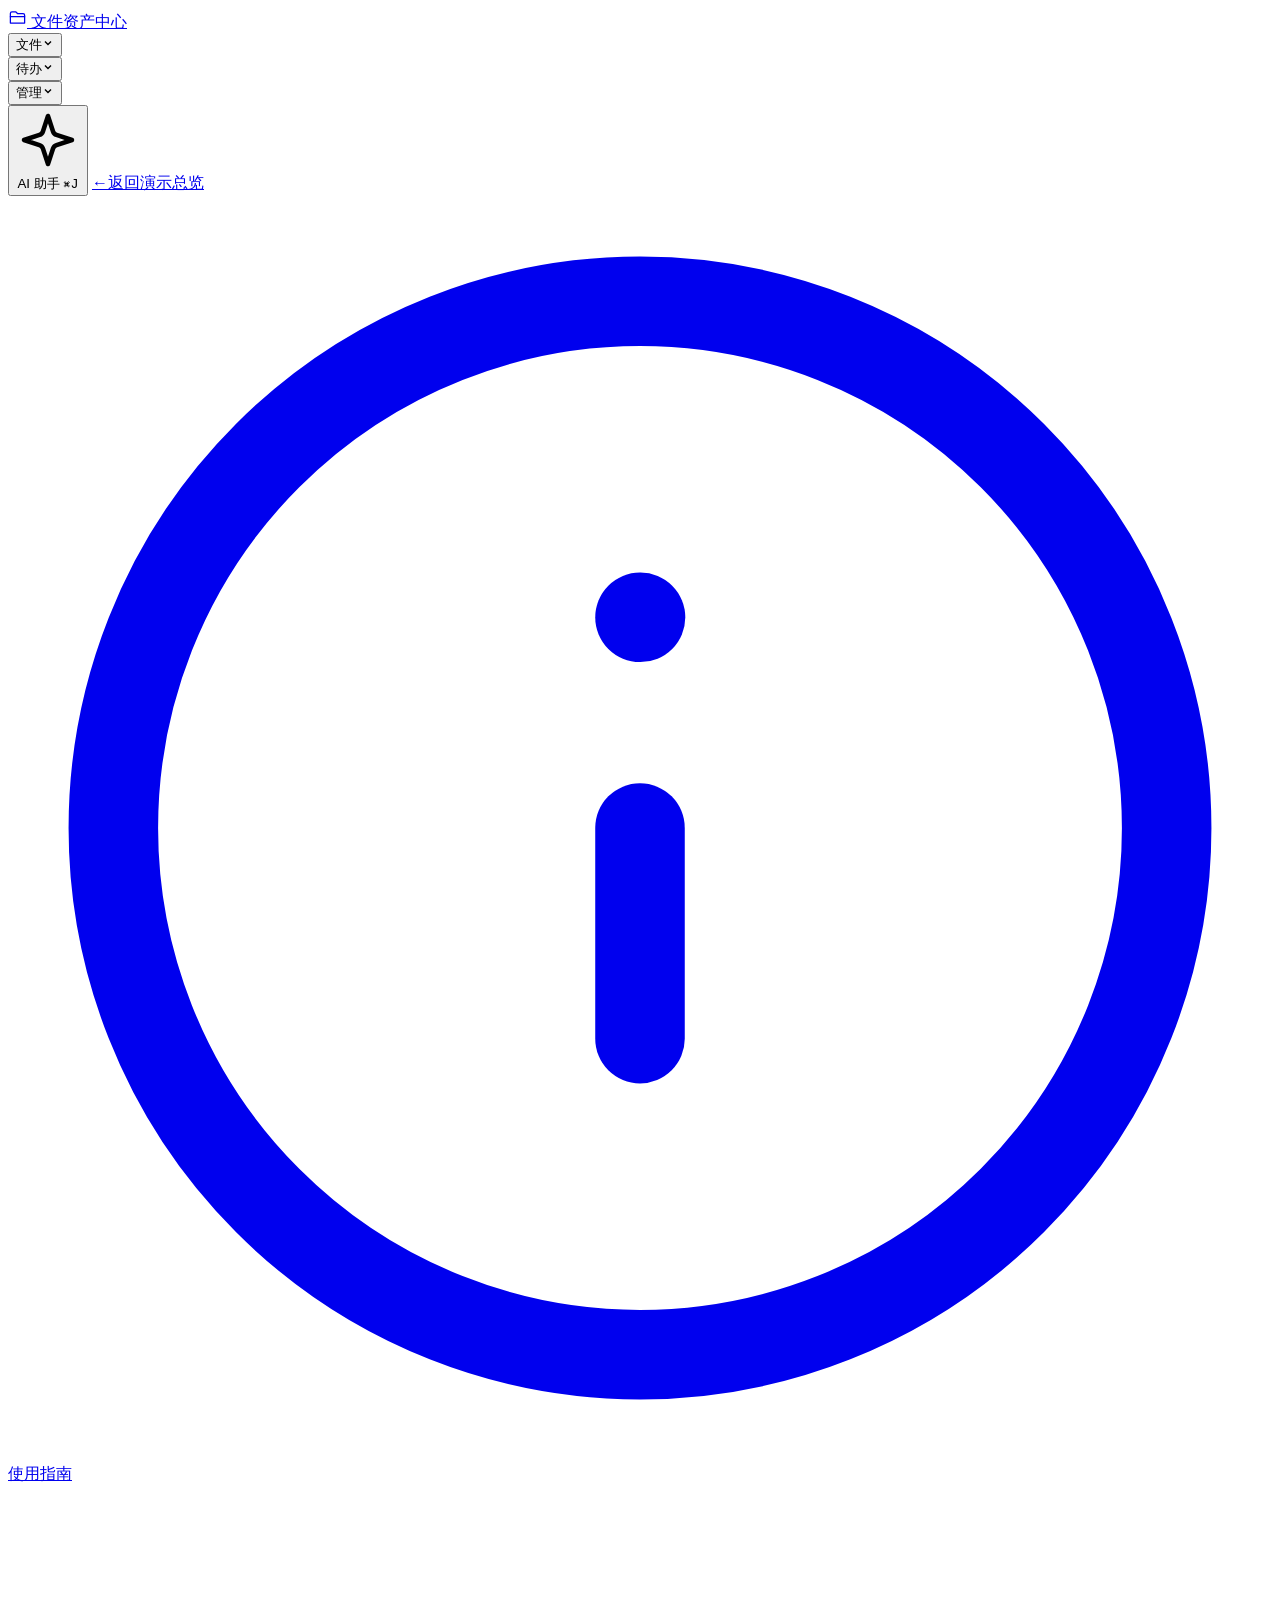
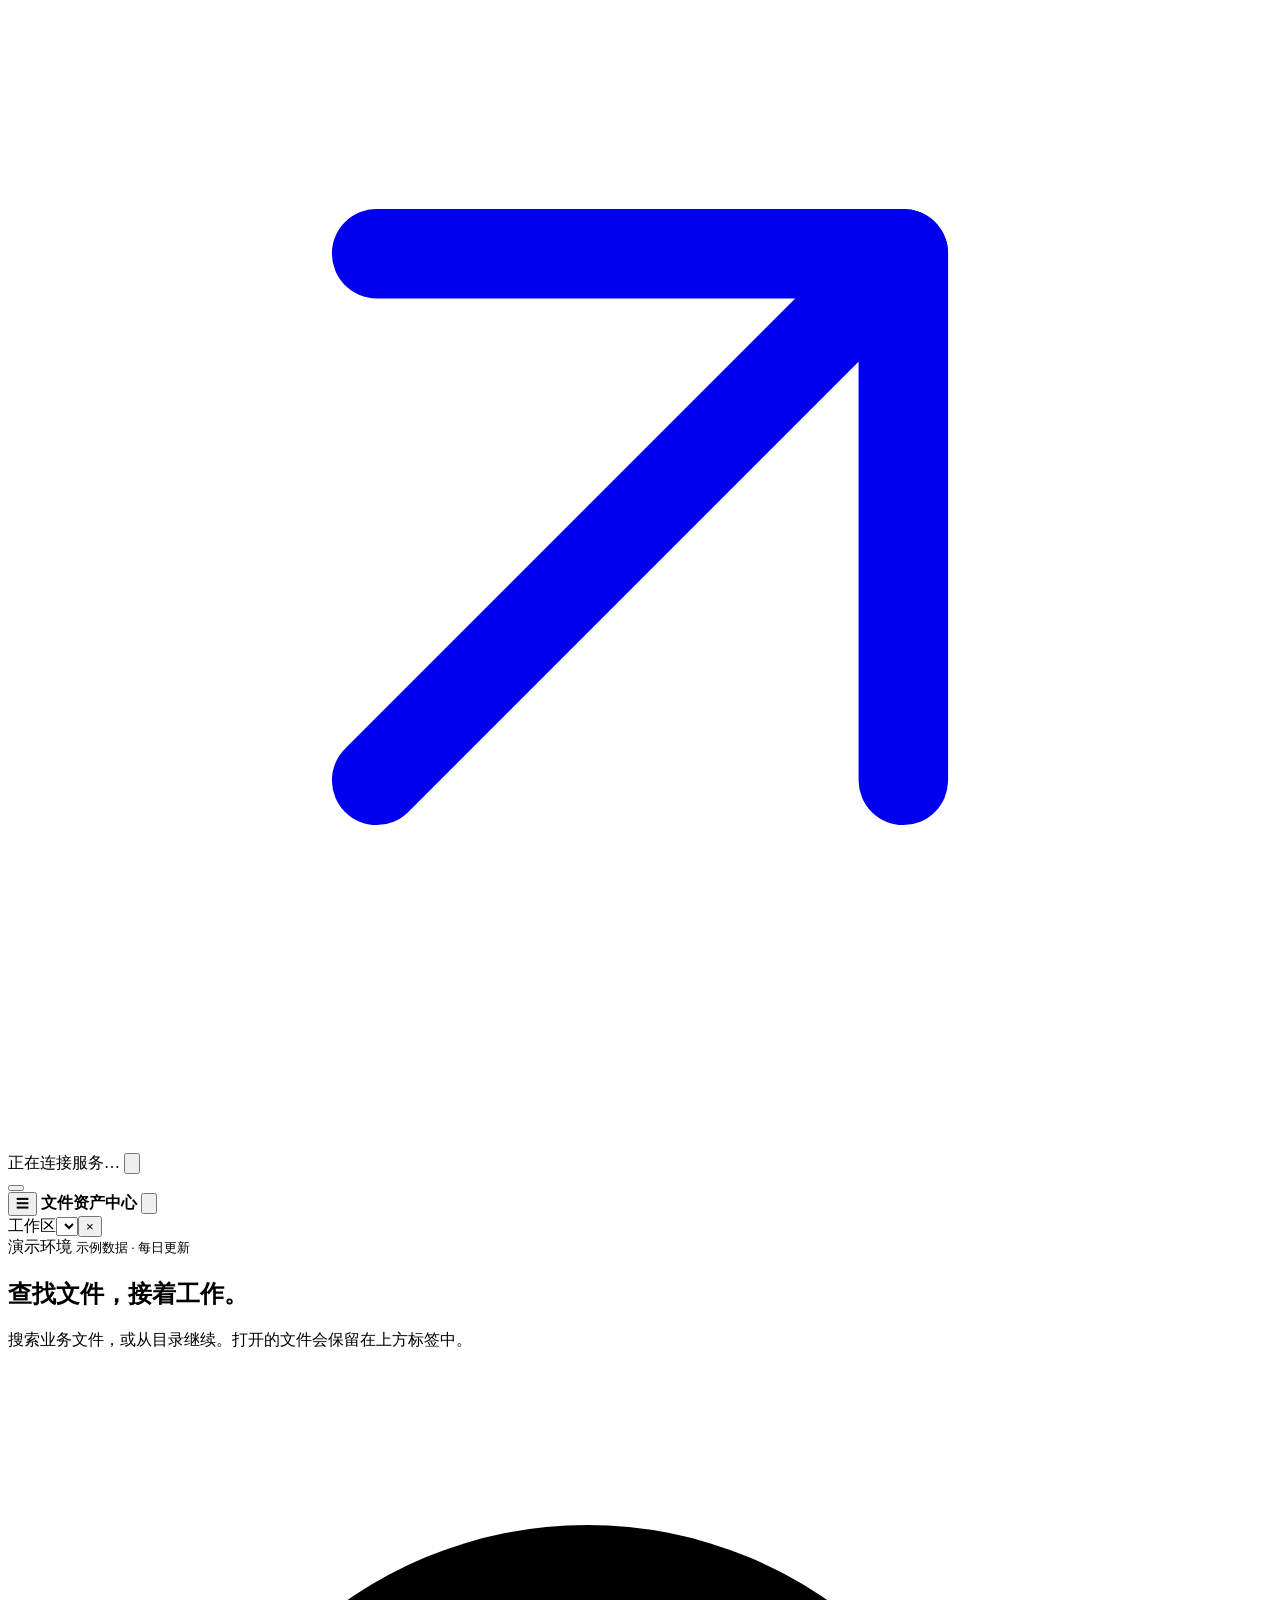
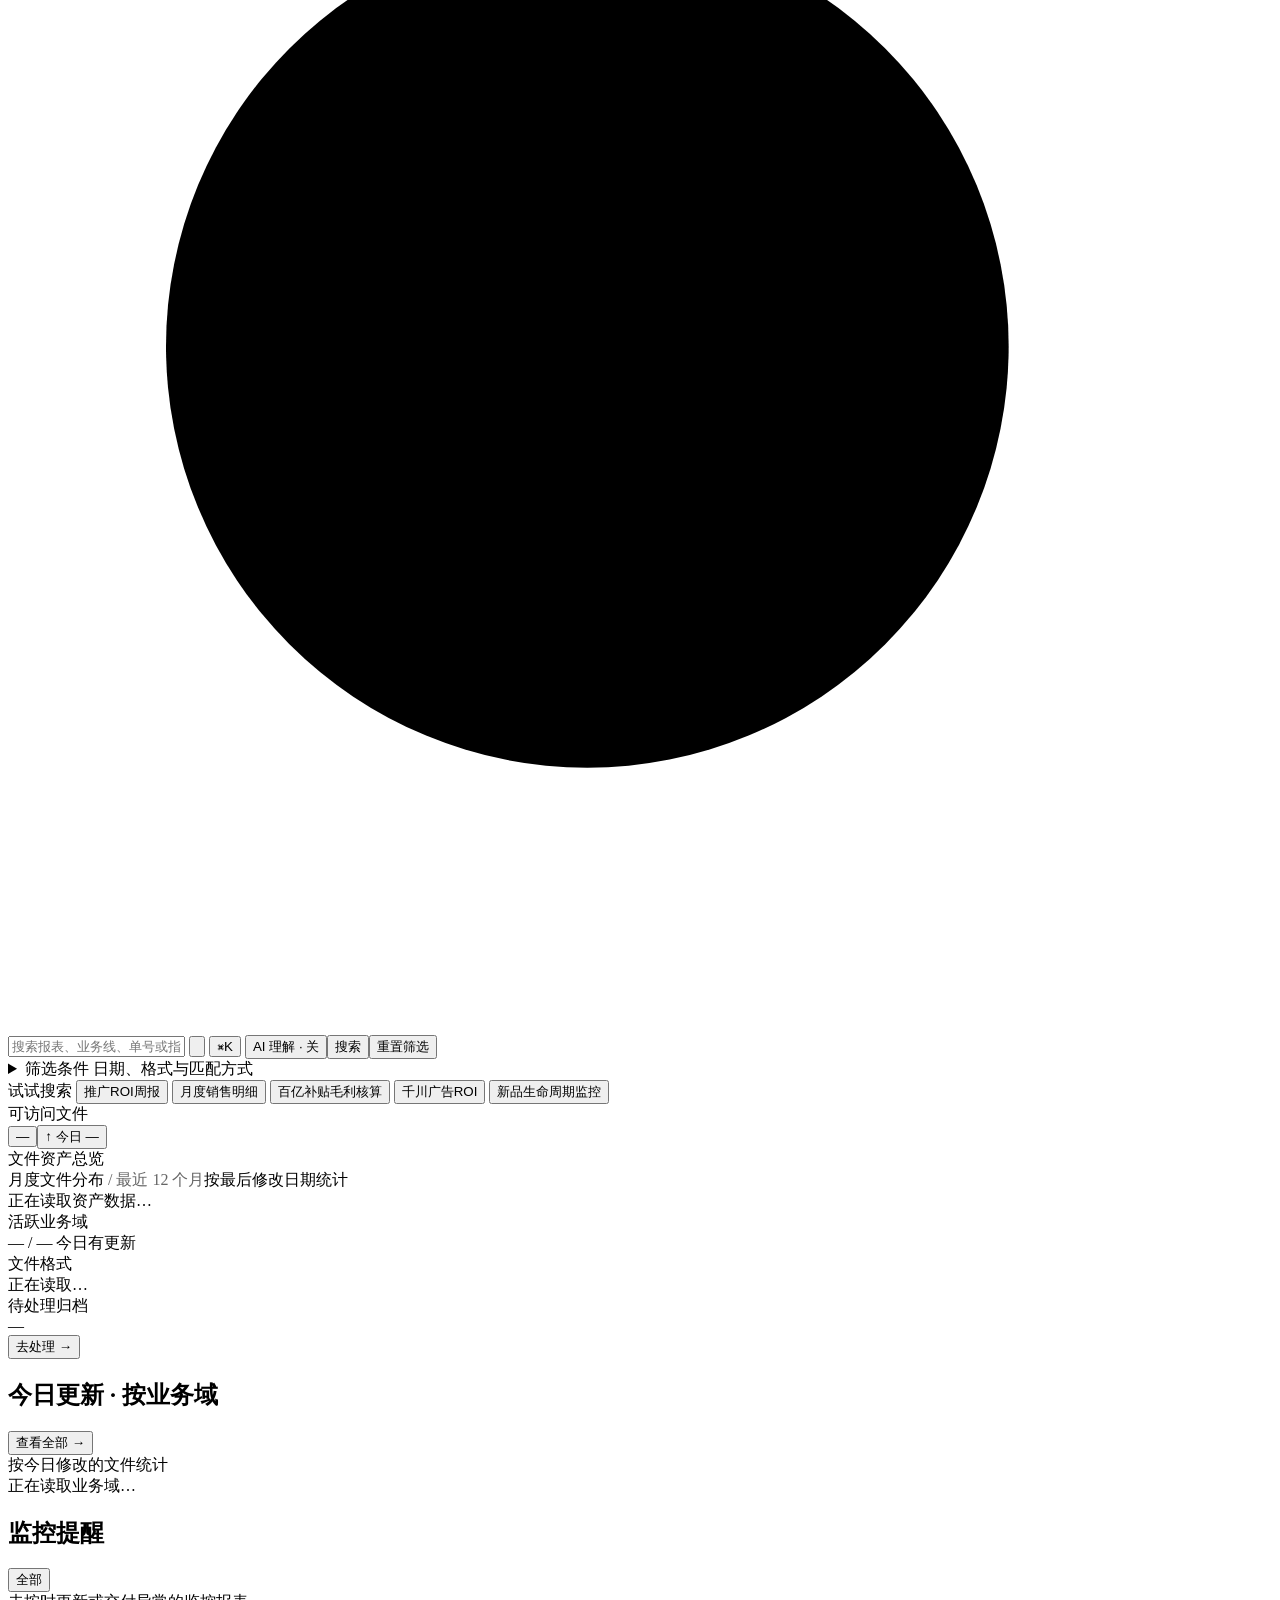
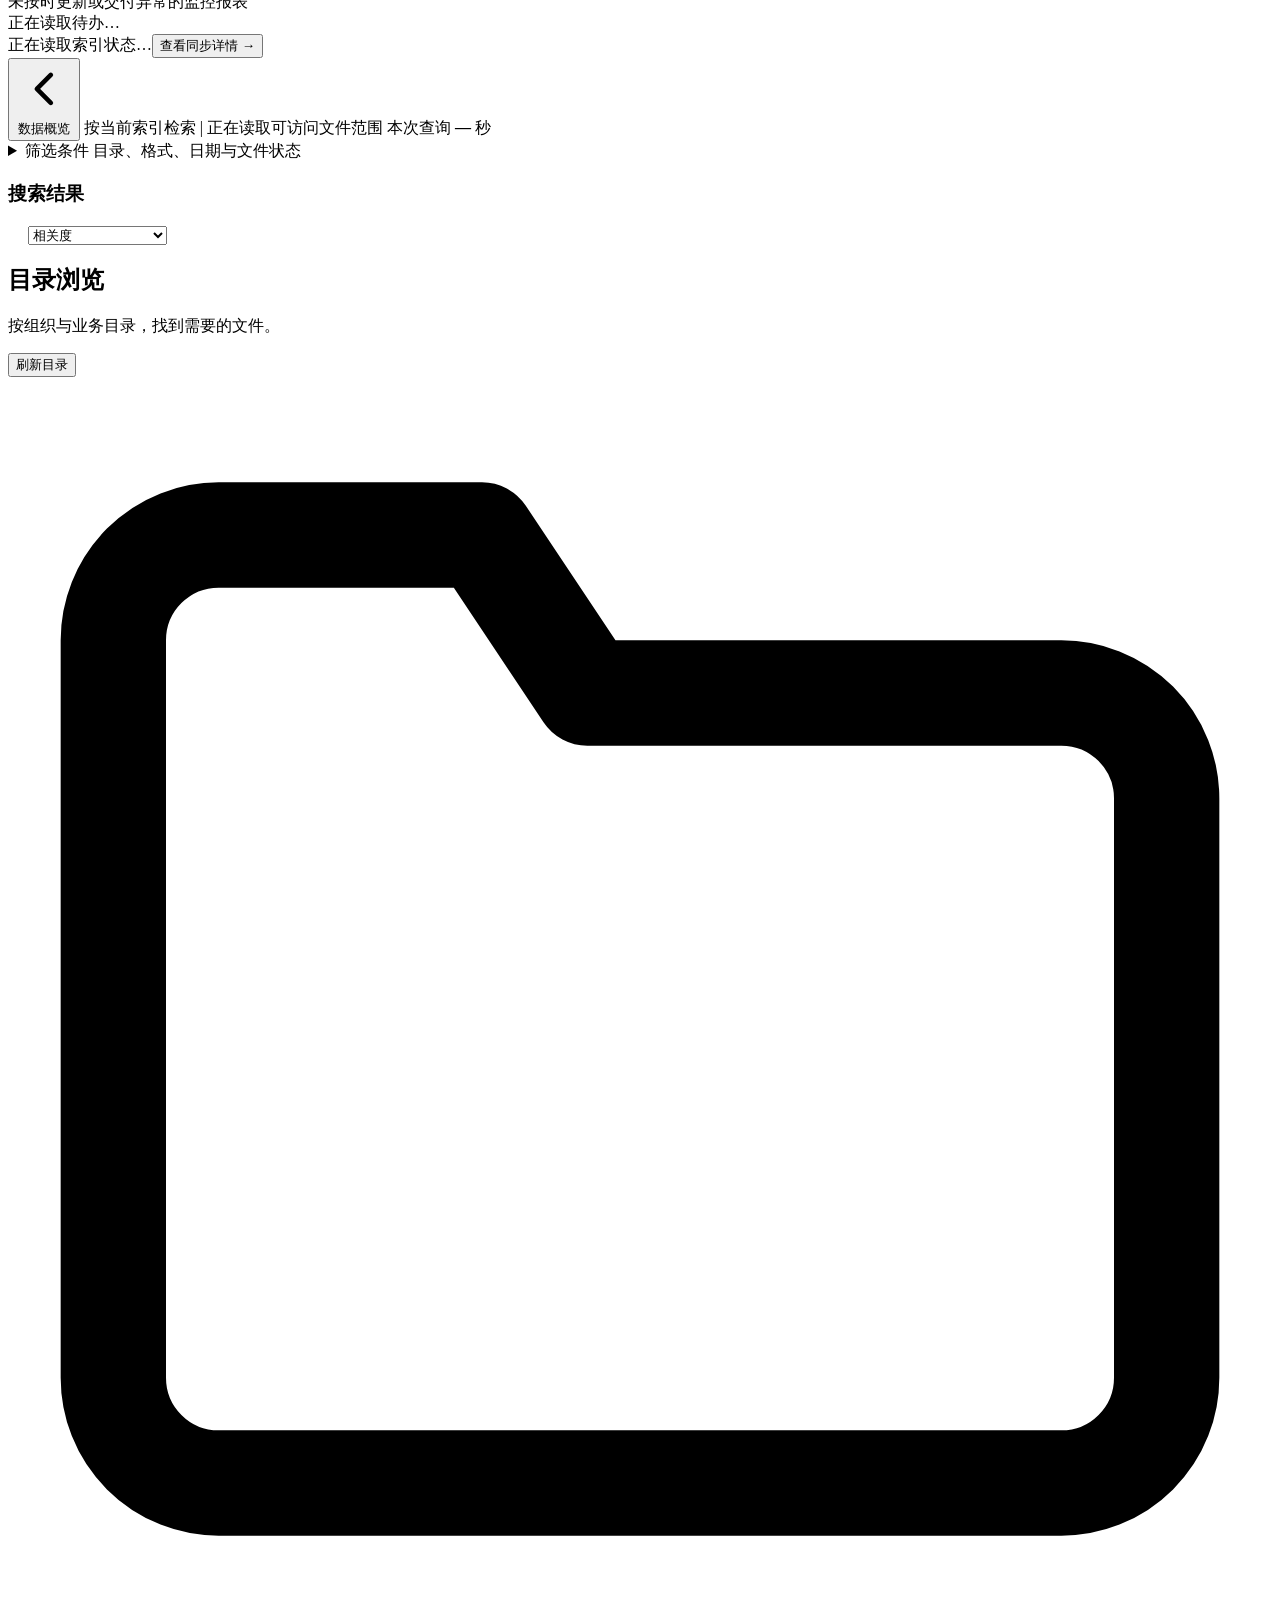
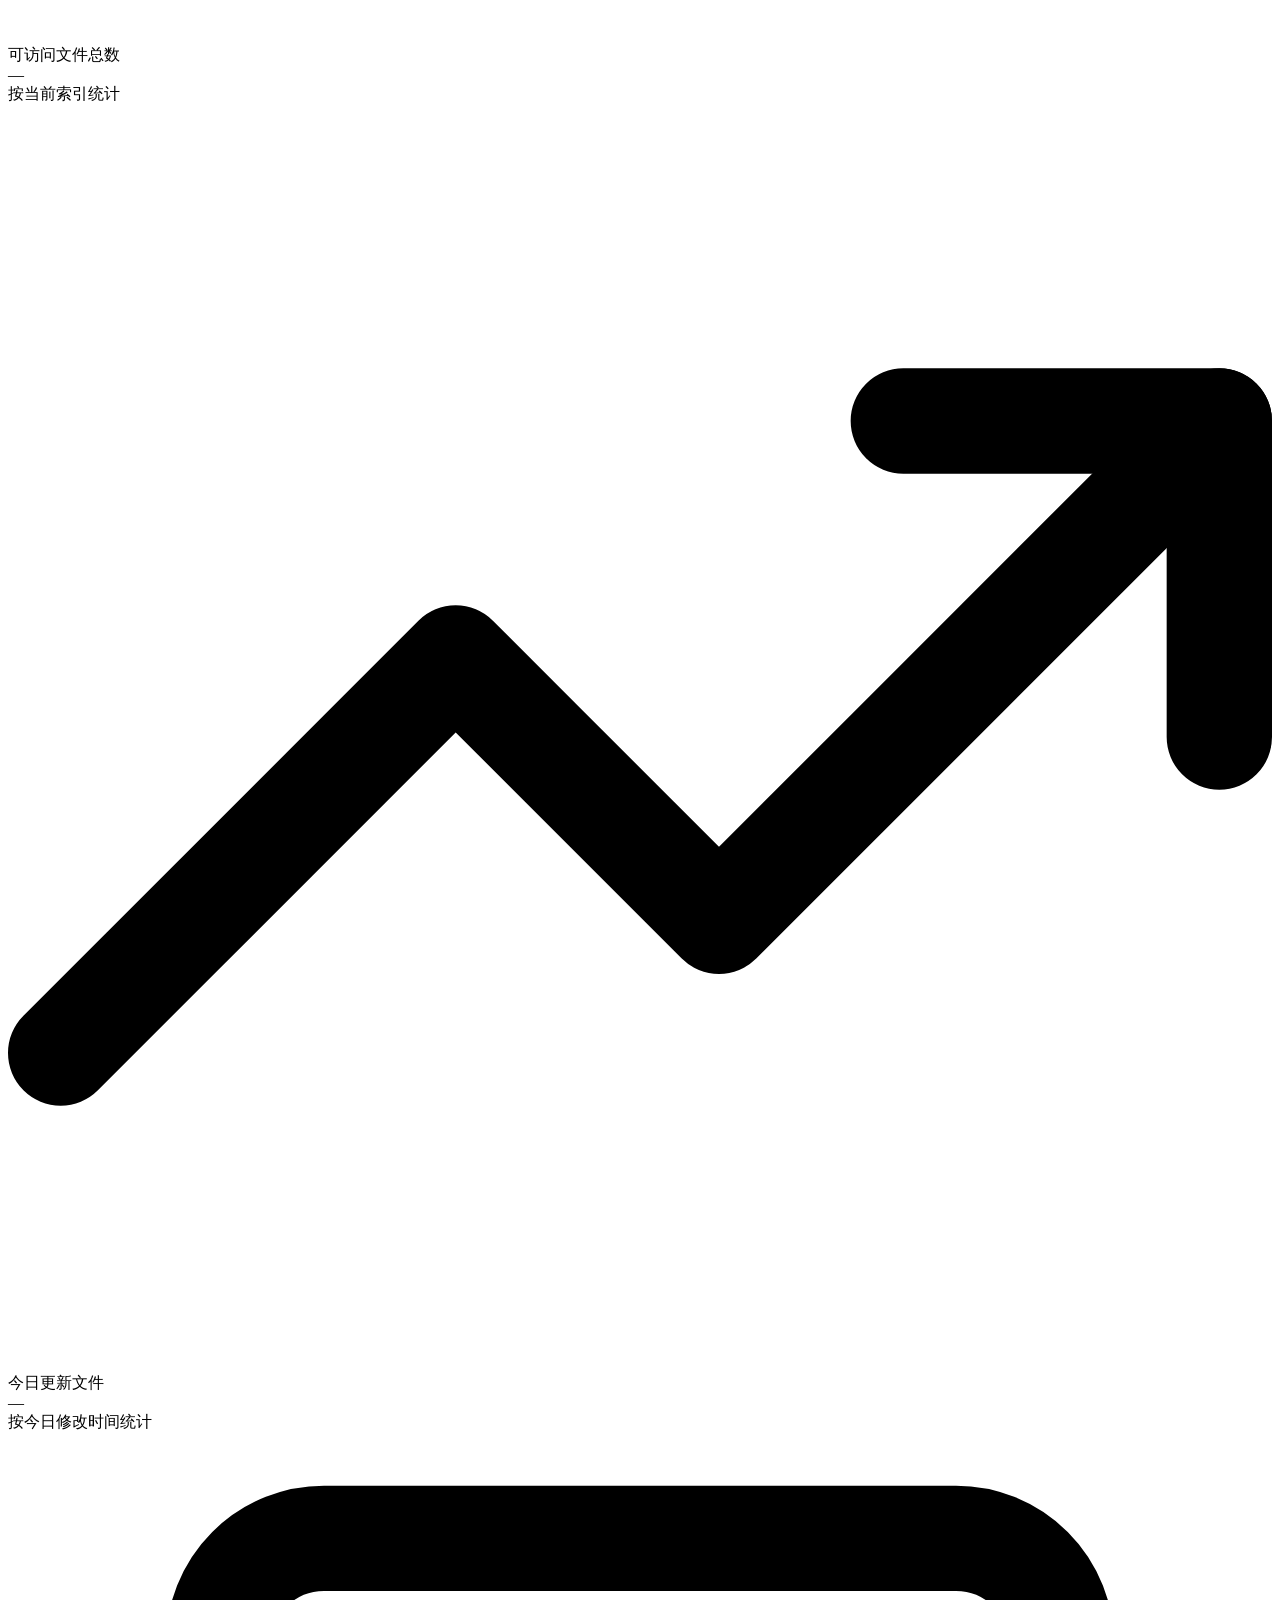
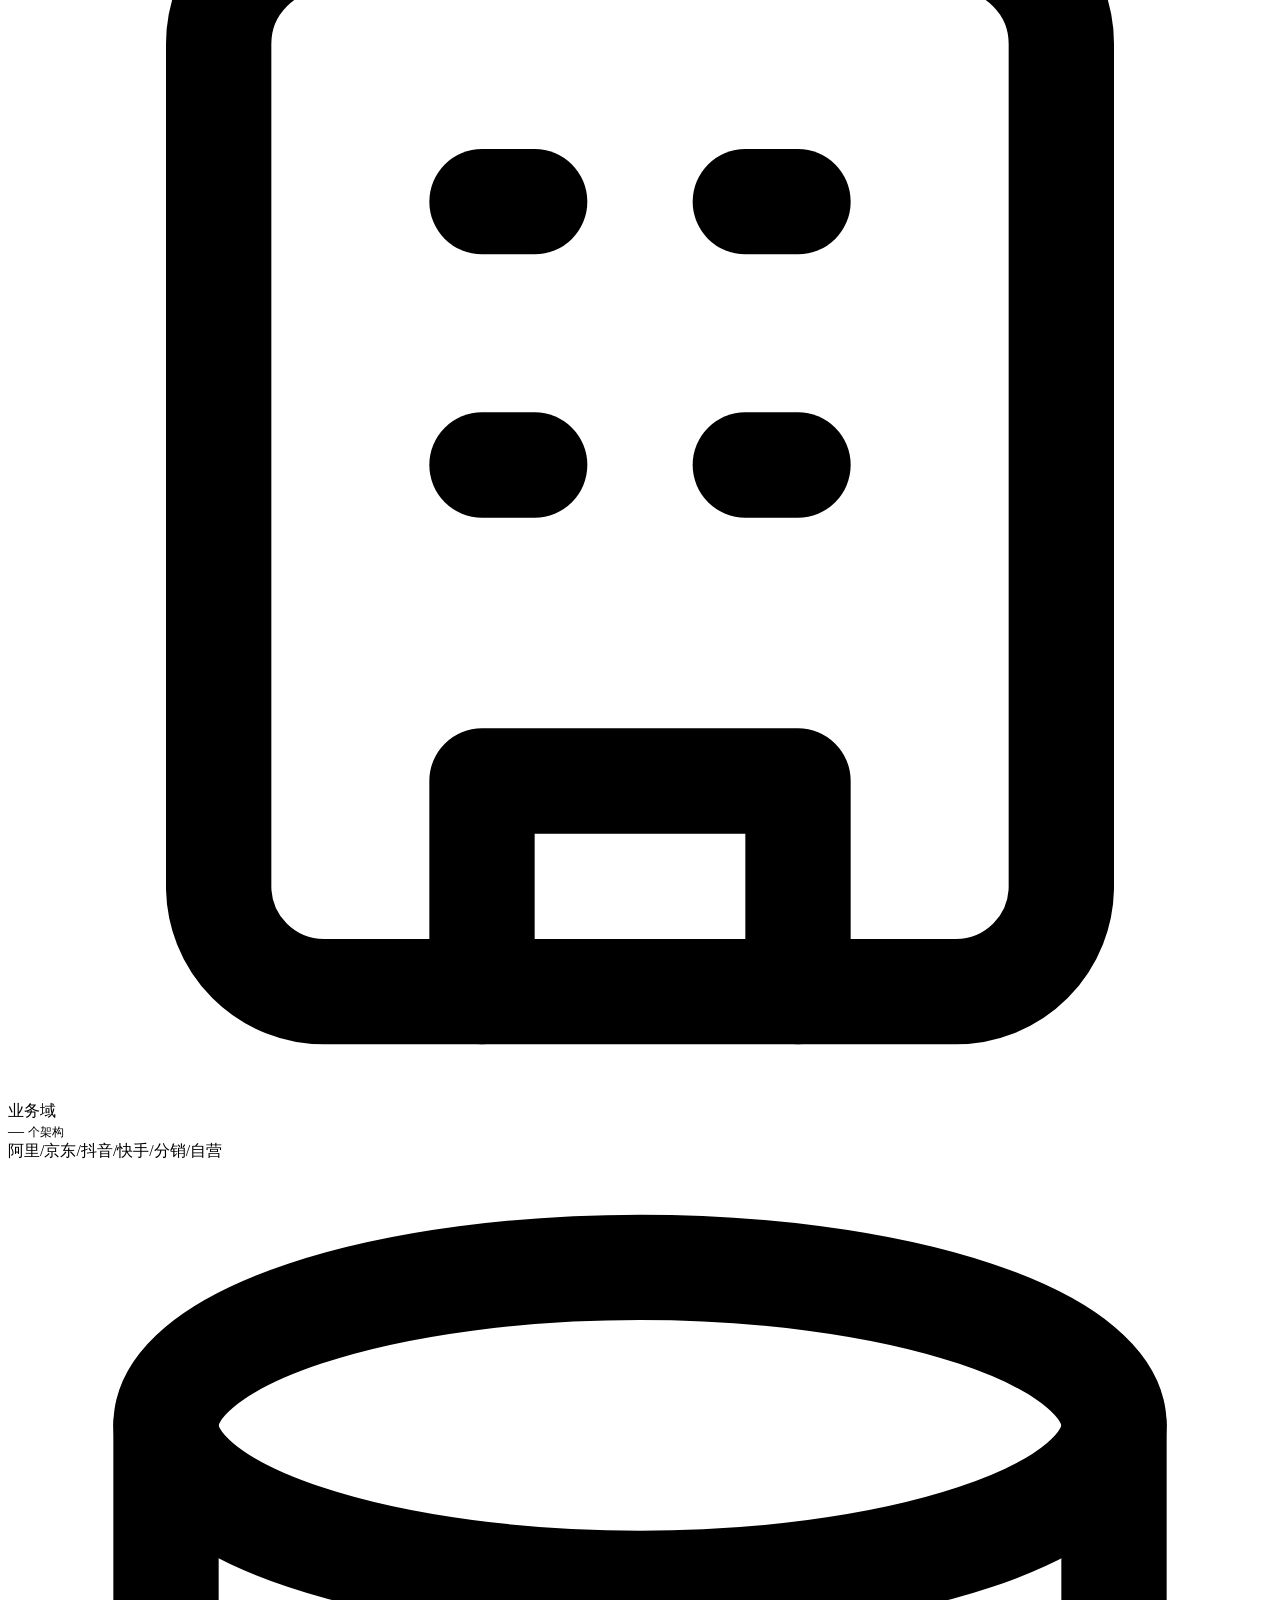
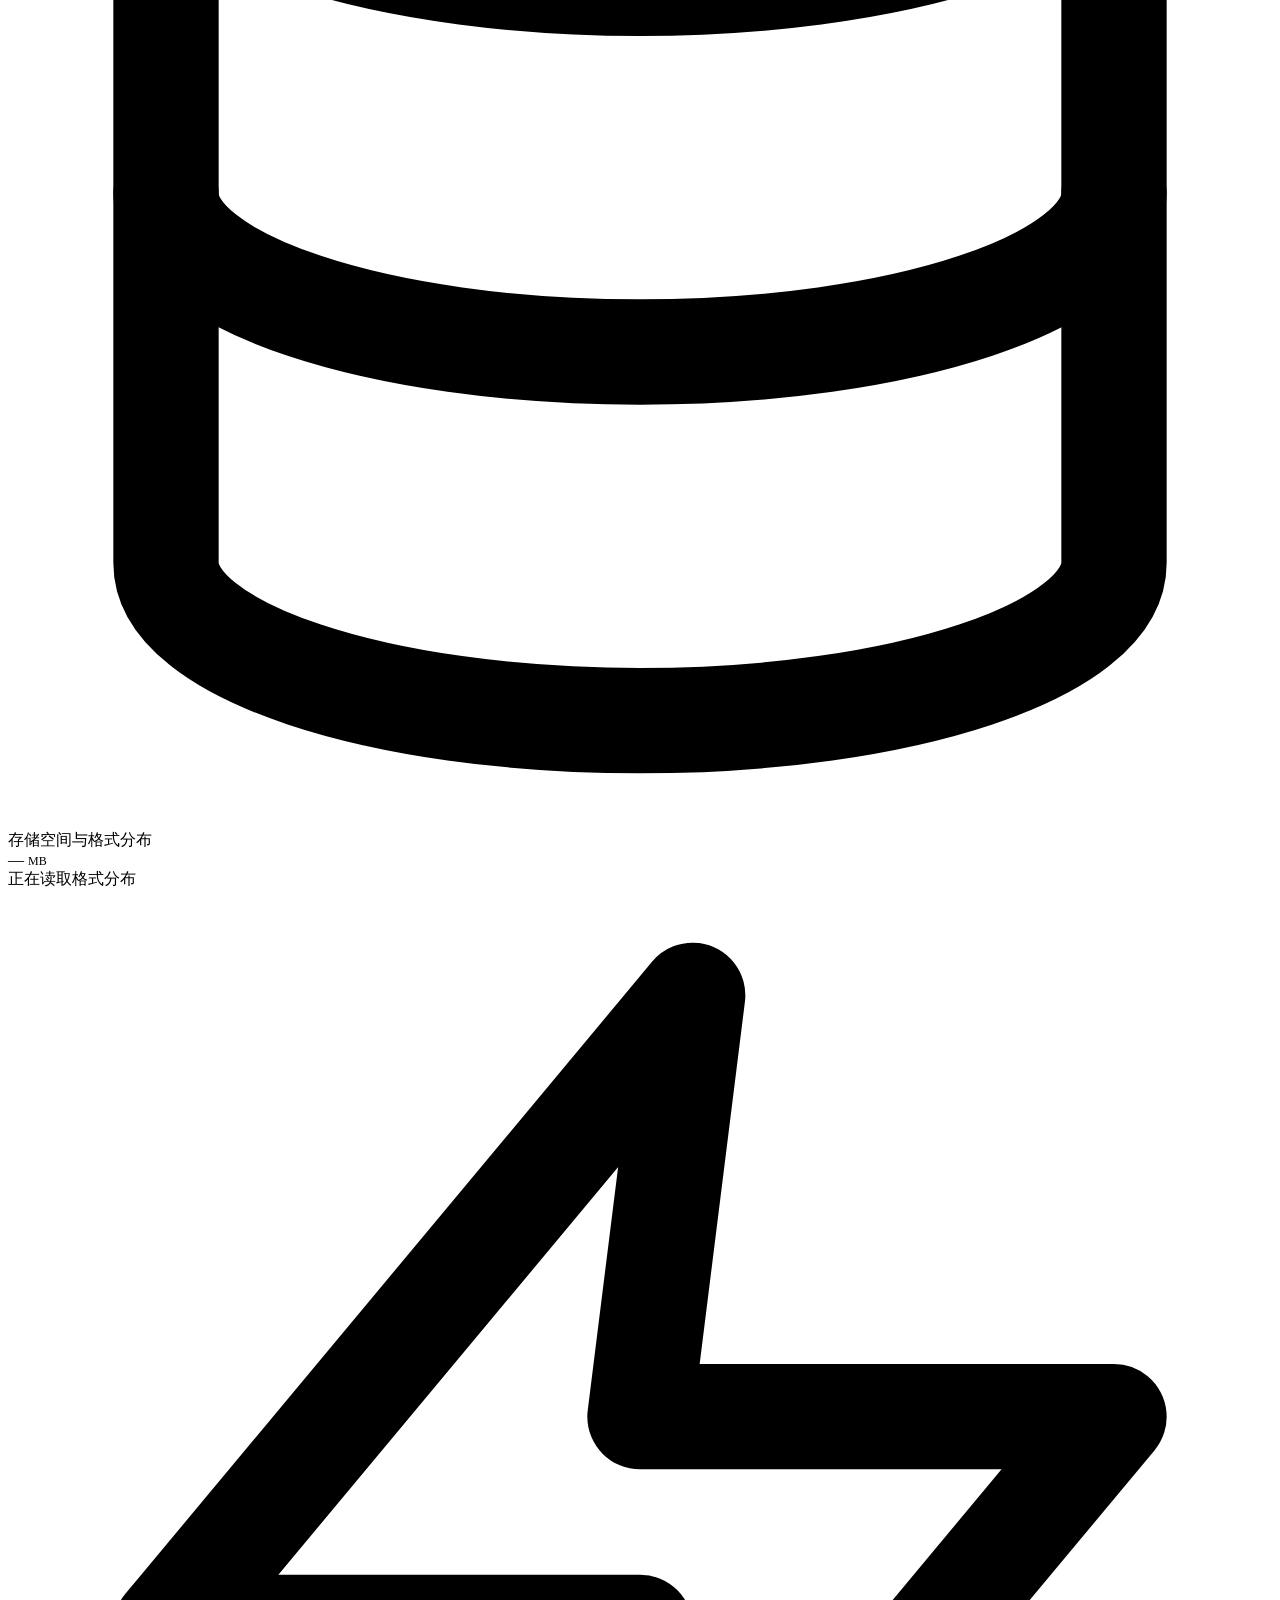
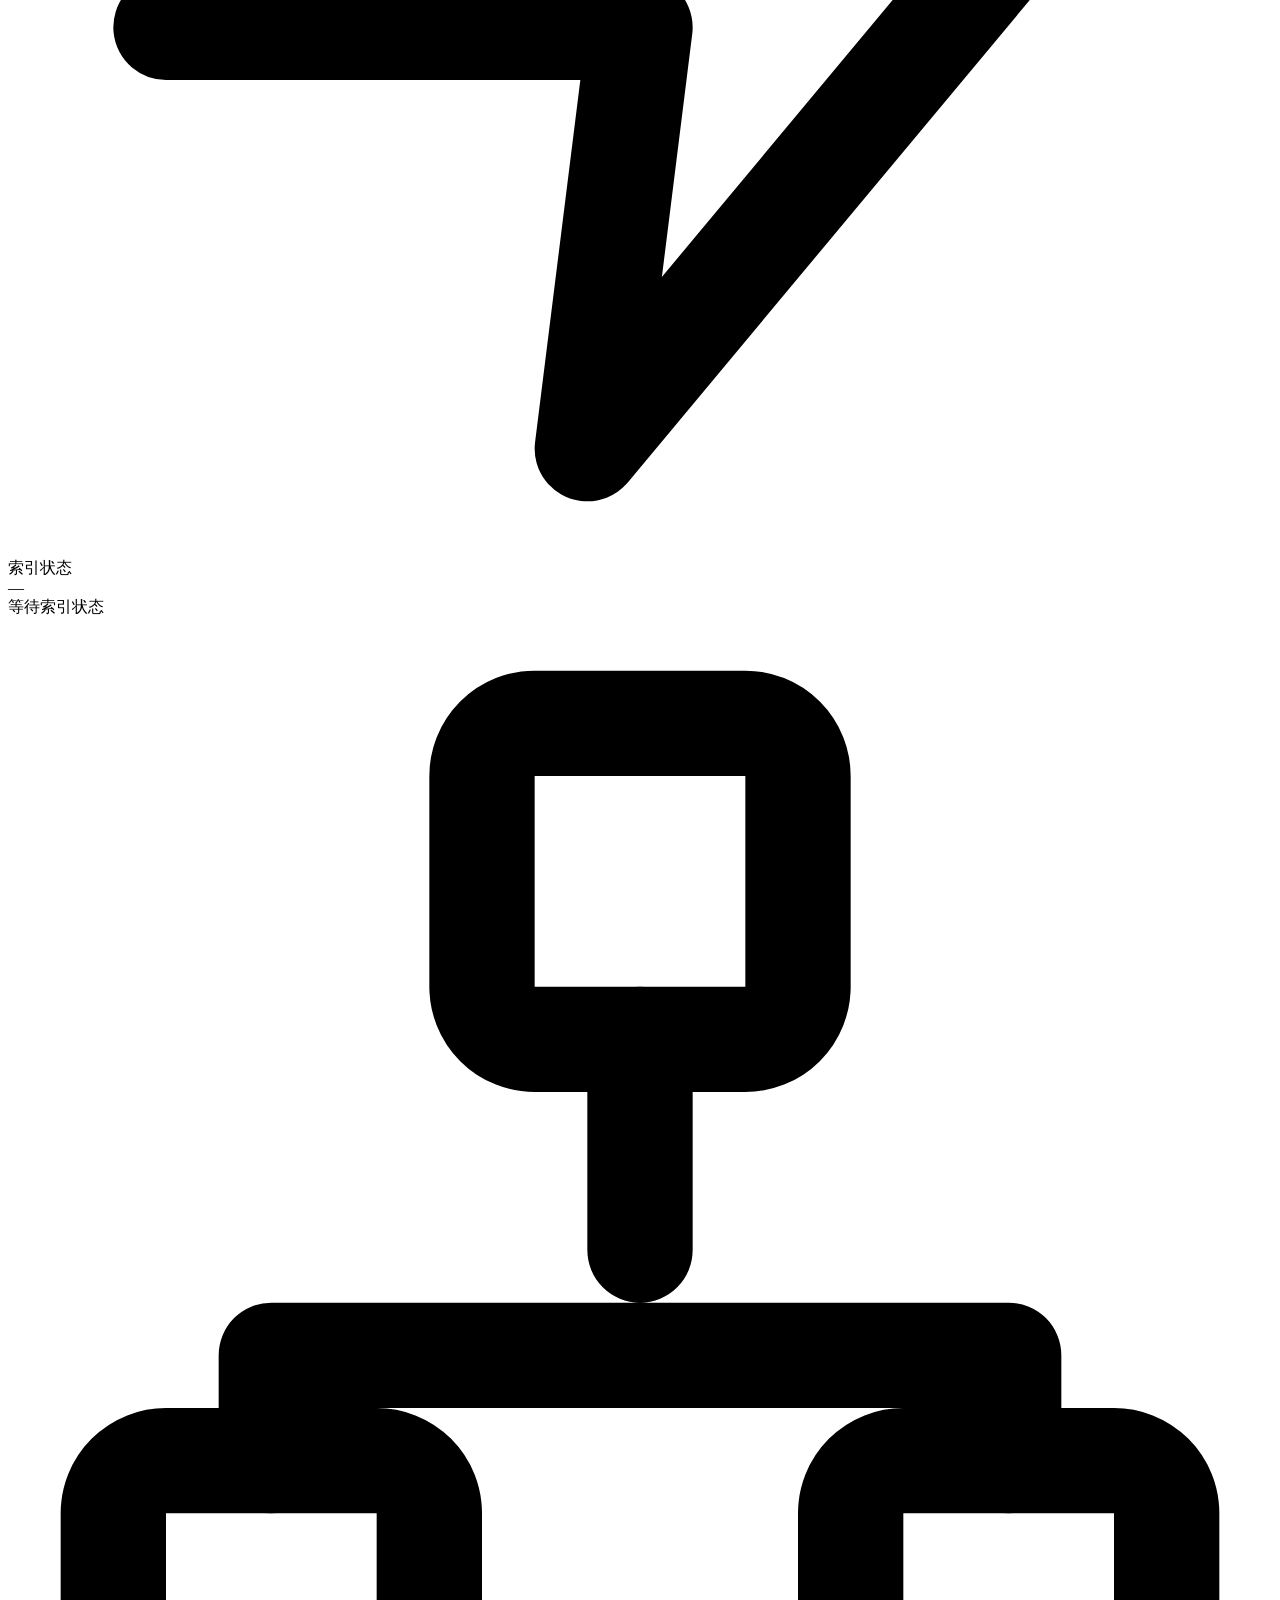
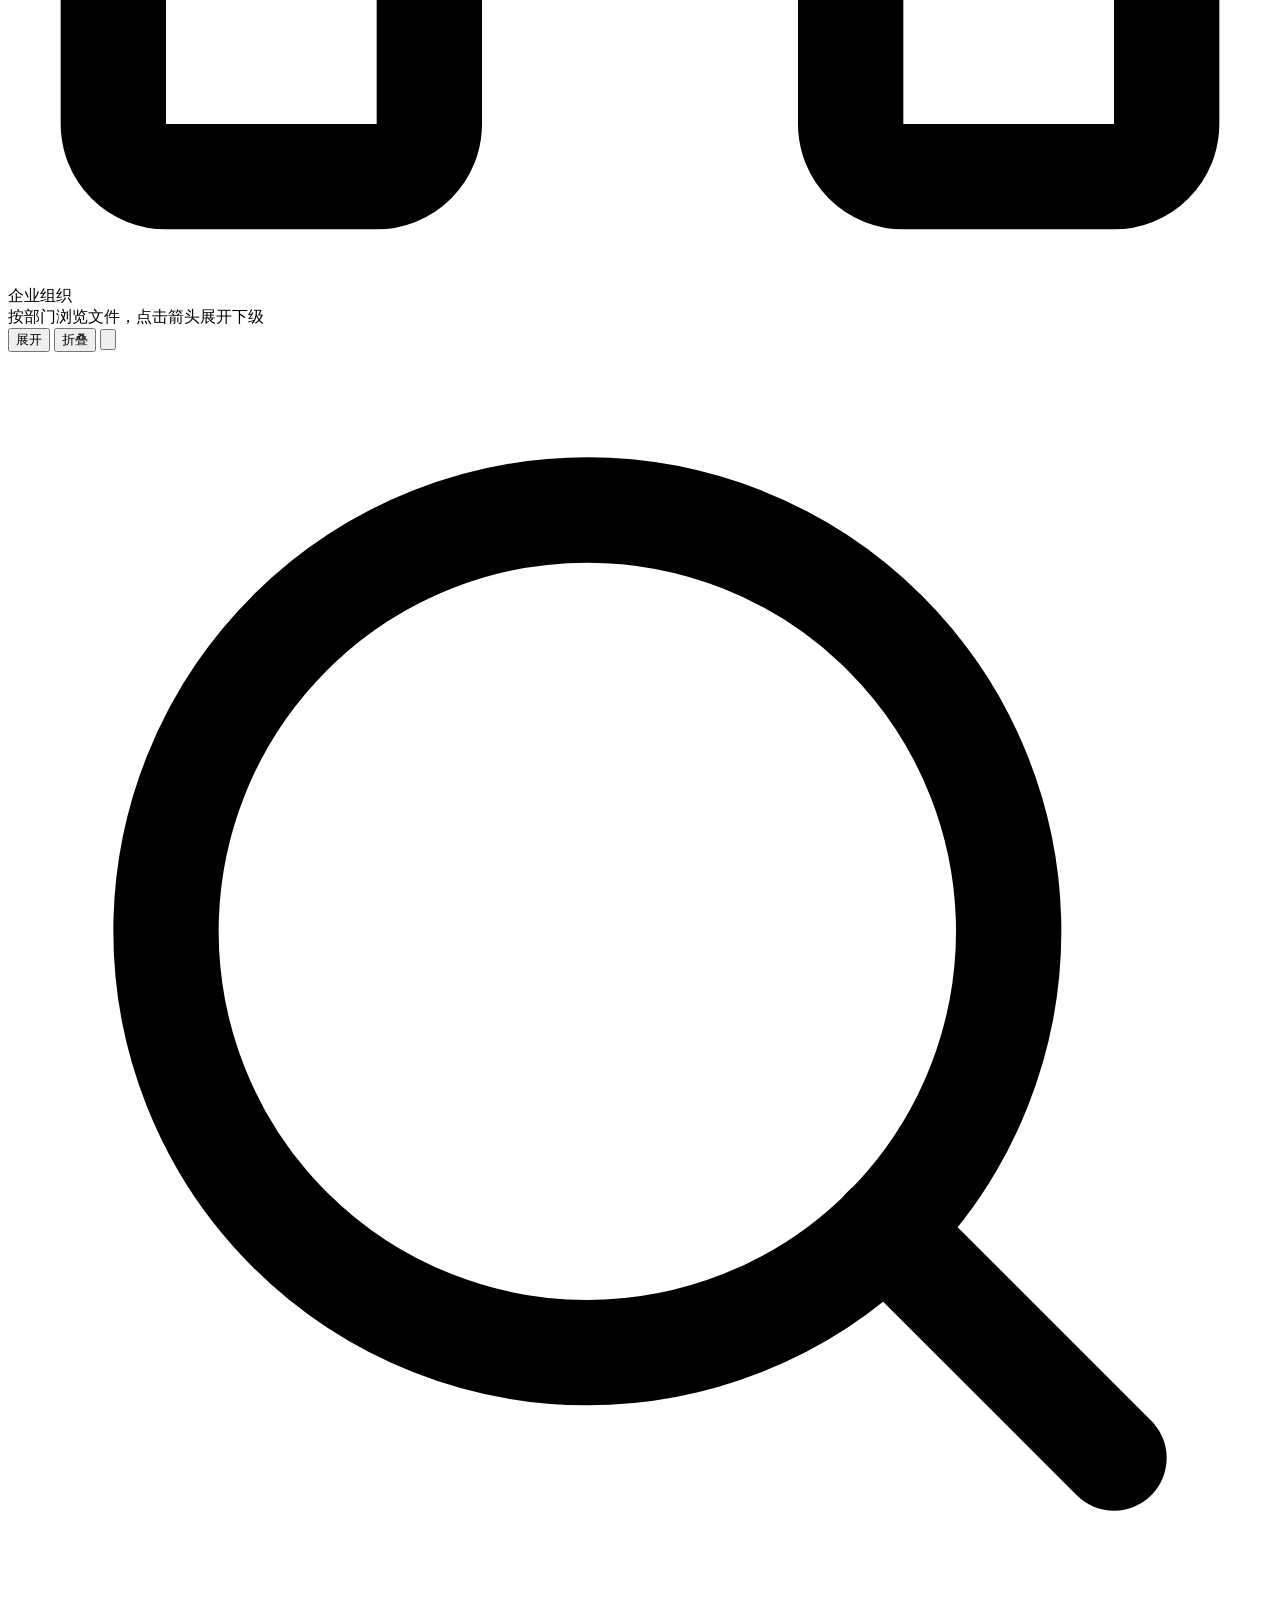
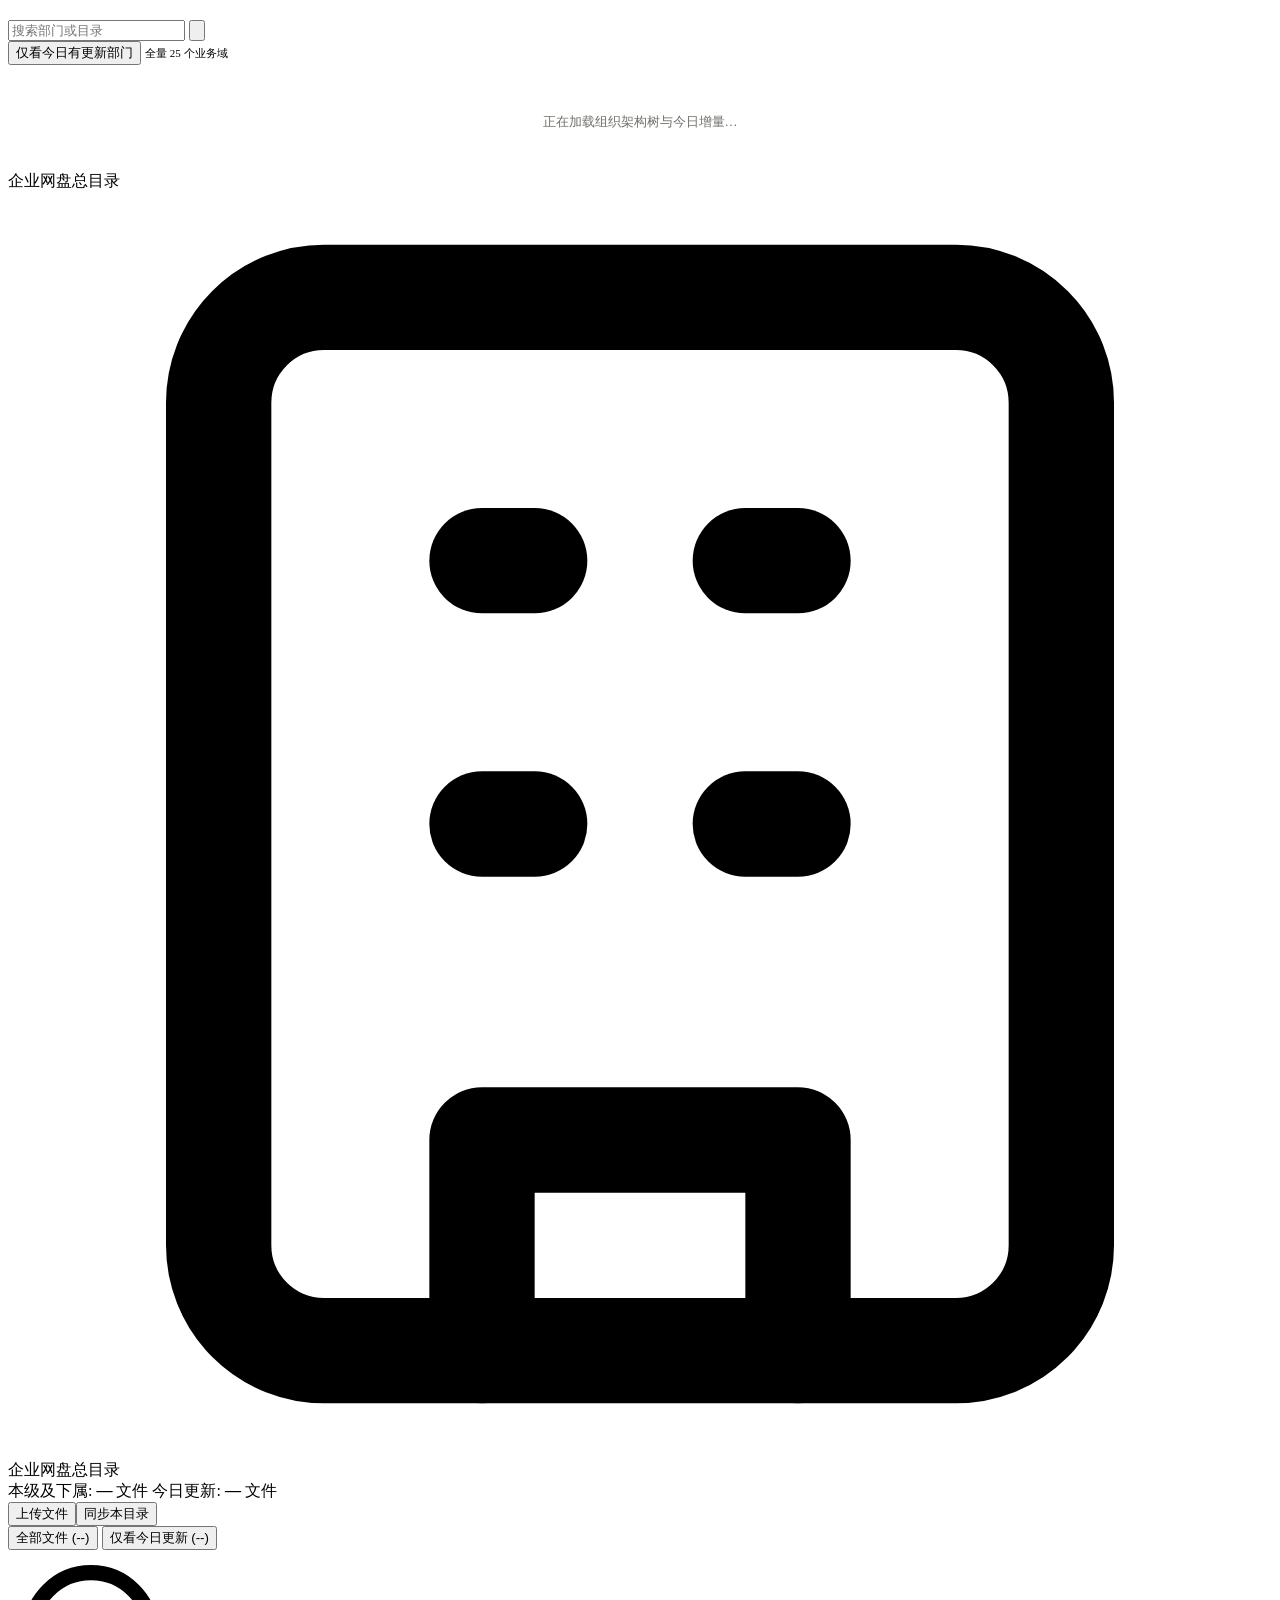
==== commit c0820cea: "完善全屏登录与飞书交互演示" ====
--- a/fast_file_finder/static/index.html
+++ b/fast_file_finder/static/index.html
@@ -5,1568 +5,12 @@
 <meta name="viewport" content="width=device-width,initial-scale=1">
 <title>企业文件资产中心</title>
 
-<style>
-
-:root {
-  --canvas: #FAFAFA;
-  --surface: #FFFFFF;
-  --surface-subtle: #F4F4F5;
-  --surface-hover: #F4F4F5;
-
-  --ink: #18181B;
-  --ink-secondary: #3F3F46;
-  --muted: #71717A;
-  --subtle: #A1A1AA;
-  --faint: #D4D4D8;
-
-  --line: #E4E4E7;
-  --line-strong: #D4D4D8;
-  --line-focus: var(--brand);
-
-  --brand: #2563EB;
-  --brand-hover: #1D4ED8;
-  --brand-subtle: #EFF6FF;
-  --brand-ring: rgba(37, 99, 235, 0.14);
-
-  --success: #16A34A;
-  --success-subtle: #F0FDF4;
-  --success-line: #BBF7D0;
-
-  --warning: #D97706;
-  --warning-subtle: #FFFBEB;
-  --warning-line: #FDE68A;
-
-  --danger: #DC2626;
-  --danger-subtle: #FEF2F2;
-  --danger-line: #FECACA;
-
-  --neutral-subtle: #F4F4F5;
-  --neutral-line: #E4E4E7;
-
-  --shadow-sm: 0 1px 2px rgba(0, 0, 0, 0.05);
-  --shadow-md: 0 2px 8px rgba(0, 0, 0, 0.06);
-  --shadow-lg: 0 12px 32px -8px rgba(0, 0, 0, 0.14);
-
-  --radius-sm: 6px;
-  --radius-md: 10px;
-  --radius-lg: 14px;
-
-  --font-sans: 'Inter', -apple-system, BlinkMacSystemFont, "Segoe UI", Roboto, "PingFang SC", "Microsoft YaHei", sans-serif;
-  --font-mono: 'JetBrains Mono', SFMono-Regular, Menlo, Monaco, Consolas, monospace;
-}
-
-* { box-sizing: border-box; margin: 0; padding: 0; }
-html, body {
-  min-height: 100vh;
-  background-color: var(--canvas);
-  font-family: var(--font-sans);
-  color: var(--ink-secondary);
-  font-size: 13.5px;
-  line-height: 1.5;
-  -webkit-font-smoothing: antialiased;
-}
-
-button, input, select, textarea { font-family: inherit; font-size: inherit; outline: none; }
-button { cursor: pointer; transition: all 0.12s ease; }
-button:disabled { cursor: not-allowed; opacity: 0.5; }
-
-/* 页面统一骨架 */
-.app-root {
-  min-height: 100vh;
-  display: flex;
-  flex-direction: column;
-}
-
-/* 1. 现代化极简顶栏 Header (56px, Linear/Vercel 级通透设计) */
-.topbar {
-  height: 56px;
-  min-height: 56px;
-  background: rgba(255, 255, 255, 0.9);
-  backdrop-filter: blur(16px);
-  -webkit-backdrop-filter: blur(16px);
-  border-bottom: 1px solid var(--line);
-  display: flex;
-  align-items: center;
-  justify-content: space-between;
-  padding: 0 32px;
-  position: sticky;
-  top: 0;
-  z-index: 90;
-  box-shadow: 0 1px 3px rgba(15, 23, 42, 0.03);
-}
-.topbar-brand {
-  display: flex;
-  align-items: center;
-  gap: 12px;
-  user-select: none;
-}
-.brand-logo {
-  width: 32px;
-  height: 32px;
-  background: linear-gradient(135deg, #18181B, #18181B);
-  color: #FFF;
-  border-radius: 8px;
-  display: flex;
-  align-items: center;
-  justify-content: center;
-  font-weight: 800;
-  font-size: 14px;
-  box-shadow: 0 2px 6px rgba(15, 23, 42, 0.18);
-}
-.brand-info h1 {
-  font-size: 14px;
-  font-weight: 700;
-  color: var(--ink);
-  letter-spacing: -0.2px;
-}
-.brand-info p {
-  font-size: 11px;
-  color: var(--muted);
-}
-
-/* 顶部唯一主导航 (Segmented Control) */
-.nav-mode-tabs {
-  display: flex;
-  align-items: center;
-  background: #EEF2F6;
-  padding: 4px;
-  border-radius: var(--radius-md);
-  border: 1px solid var(--line);
-  gap: 3px;
-}
-.nav-mode-btn {
-  padding: 6px 16px;
-  font-size: 12.5px;
-  font-weight: 600;
-  color: var(--muted);
-  border: none;
-  background: transparent;
-  border-radius: var(--radius-sm);
-  display: inline-flex;
-  align-items: center;
-  gap: 6px;
-  position: relative;
-  transition: all 0.15s ease;
-}
-.nav-mode-btn:hover { color: var(--ink); }
-.nav-mode-btn.active {
-  background: #FFFFFF;
-  color: var(--brand);
-  font-weight: 700;
-  box-shadow: 0 2px 8px rgba(15, 23, 42, 0.06);
-}
-.nav-dot-badge {
-  width: 6px; height: 6px;
-  border-radius: 50%;
-  background: var(--danger);
-}
-
-/* 顶栏右侧状态与操作 */
-.topbar-actions {
-  display: flex;
-  align-items: center;
-  gap: 12px;
-}
-.server-status-pill {
-  display: inline-flex;
-  align-items: center;
-  gap: 6px;
-  padding: 4px 10px;
-  border-radius: 20px;
-  font-size: 11.5px;
-  font-weight: 600;
-  background: var(--success-subtle);
-  color: var(--success);
-  border: 1px solid var(--success-line);
-}
-.status-indicator-dot {
-  width: 7px; height: 7px;
-  border-radius: 50%;
-  background: var(--success);
-  box-shadow: 0 0 0 2px rgba(5, 150, 105, 0.25);
-}
-.status-refresh-icon {
-  border: none; background: transparent; color: var(--success); display: flex; align-items: center; cursor: pointer;
-}
-.btn-ai-header {
-  height: 32px;
-  padding: 0 12px;
-  border-radius: var(--radius-sm);
-  background: linear-gradient(135deg, #18181B, #18181B);
-  color: #FFF;
-  border: none;
-  font-size: 12px;
-  font-weight: 600;
-  display: inline-flex;
-  align-items: center;
-  gap: 6px;
-  cursor: pointer;
-  box-shadow: 0 2px 6px rgba(15, 23, 42, 0.15);
-  transition: all 0.15s;
-}
-.btn-ai-header:hover {
-  transform: translateY(-1px);
-  box-shadow: 0 4px 12px rgba(15, 23, 42, 0.25);
-}
-.btn-ai-header kbd {
-  font-size: 10px;
-  font-family: var(--font-mono);
-  background: rgba(255, 255, 255, 0.18);
-  padding: 1px 5px;
-  border-radius: 4px;
-}
-.user-pill {
-  display: inline-flex;
-  align-items: center;
-  gap: 6px;
-  padding: 4px 12px;
-  background: #FFFFFF;
-  border: 1px solid var(--line);
-  border-radius: 20px;
-  font-size: 11.5px;
-  box-shadow: var(--shadow-sm);
-}
-.user-avatar {
-  width: 20px; height: 20px;
-  border-radius: 50%;
-  background: var(--brand);
-  color: #FFF;
-  display: flex;
-  align-items: center;
-  justify-content: center;
-  font-size: 10px;
-  font-weight: 700;
-}
-.user-role { font-size: 10px; color: var(--muted); background: #E4E4E7; padding: 1px 6px; border-radius: 4px; }
-.user-logout { border: none; background: transparent; color: var(--muted); cursor: pointer; font-size: 11px; }
-.user-logout:hover { color: var(--danger); }
-
-/* 2. 主视口 Shell (自适应宽幅与呼吸感) */
-.shell {
-  flex: 1;
-  display: flex;
-  flex-direction: column;
-  padding: 24px 32px 48px 32px;
-  max-width: 1400px;
-  width: 100%;
-  margin: 0 auto;
-}
-.hidden { display: none !important; }
-
-/* 3. 首页 · 智能搜索区 (Hero Focus 居中通栏) */
-.search-hero-wrap {
-  display: flex;
-  flex-direction: column;
-  gap: 12px;
-  width: 100%;
-  margin-bottom: 24px;
-}
-.command-search-frame {
-  position: relative;
-  height: 54px;
-  background: #FFFFFF;
-  border: 1px solid var(--line-strong);
-  border-radius: var(--radius-lg);
-  padding: 0 16px;
-  display: flex;
-  align-items: center;
-  gap: 12px;
-  box-shadow: 0 4px 20px -2px rgba(15, 23, 42, 0.05), 0 1px 3px rgba(15, 23, 42, 0.03);
-  transition: all 0.2s ease;
-}
-.command-search-frame:focus-within {
-  border-color: var(--line-focus);
-  box-shadow: 0 0 0 4px var(--brand-ring), 0 8px 24px -4px rgba(37, 99, 235, 0.12);
-}
-.search-prefix-icon {
-  width: 20px; height: 20px;
-  fill: none;
-  stroke: var(--subtle);
-  stroke-width: 2;
-  stroke-linecap: round;
-  stroke-linejoin: round;
-  flex-shrink: 0;
-}
-#q {
-  flex: 1;
-  border: none;
-  background: transparent;
-  font-size: 15px;
-  font-family: inherit;
-  color: var(--ink);
-  font-weight: 500;
-}
-.search-clear {
-  padding: 3px 7px;
-  font-size: 11px;
-  background: var(--surface-subtle);
-  color: var(--subtle);
-  border-radius: 4px;
-  border: none;
-  cursor: pointer;
-}
-.kbd-badge {
-  font-family: var(--font-mono);
-  font-size: 11px;
-  padding: 3px 7px;
-  background: var(--surface-subtle);
-  border: 1px solid var(--line);
-  border-radius: 5px;
-  color: var(--muted);
-  cursor: pointer;
-}
-.btn-filter-toggle {
-  height: 36px;
-  padding: 0 12px;
-  border-radius: var(--radius-sm);
-  border: 1px solid var(--line);
-  background: var(--surface-subtle);
-  color: var(--ink-secondary);
-  font-size: 12px;
-  font-weight: 600;
-  display: inline-flex;
-  align-items: center;
-  gap: 6px;
-  cursor: pointer;
-  transition: all 0.12s;
-}
-.btn-filter-toggle svg { width: 14px; height: 14px; fill: none; stroke: currentColor; stroke-width: 2; }
-.btn-filter-toggle:hover { background: #E4E4E7; }
-.btn-hero-search {
-  height: 38px;
-  padding: 0 20px;
-  border-radius: var(--radius-sm);
-  background: var(--brand);
-  color: #FFF;
-  border: none;
-  font-size: 13.5px;
-  font-weight: 700;
-  cursor: pointer;
-  flex-shrink: 0;
-  box-shadow: 0 2px 6px rgba(37, 99, 235, 0.25);
-  transition: all 0.15s;
-}
-.btn-hero-search:hover {
-  background: var(--brand-hover);
-  transform: translateY(-1px);
-  box-shadow: 0 4px 12px rgba(37, 99, 235, 0.35);
-}
-
-/* Filter 下拉 Popover (完整继承) */
-.filter-popover {
-  position: absolute;
-  top: 48px;
-  right: 0;
-  width: 340px;
-  background: #FFFFFF;
-  border: 1px solid var(--line-strong);
-  border-radius: var(--radius-lg);
-  box-shadow: var(--shadow-lg);
-  padding: 16px;
-  z-index: 200;
-  display: flex;
-  flex-direction: column;
-  gap: 12px;
-}
-.filter-popover-title {
-  font-size: 11px;
-  font-weight: 700;
-  color: var(--muted);
-  text-transform: uppercase;
-  letter-spacing: 0.4px;
-}
-.filter-popover-grid {
-  display: grid;
-  grid-template-columns: repeat(4, 1fr);
-  gap: 6px;
-}
-.popover-ext-btn {
-  height: 28px;
-  border-radius: var(--radius-sm);
-  border: 1px solid var(--line);
-  background: var(--surface-subtle);
-  color: var(--ink-secondary);
-  font-size: 11.5px;
-  font-weight: 600;
-}
-.popover-ext-btn:hover { background: #E4E4E7; }
-.popover-ext-btn.active {
-  background: var(--brand-subtle);
-  border-color: var(--brand);
-  color: var(--brand);
-  font-weight: 700;
-}
-.seg-pill-btn.active {
-  background: var(--brand) !important;
-  color: #FFF !important;
-  border-color: var(--brand) !important;
-}
-
-/* 热搜推荐文字链 */
-.search-prompts-bar {
-  display: flex;
-  align-items: center;
-  gap: 10px;
-  font-size: 12px;
-  color: var(--subtle);
-  padding: 0 4px;
-  flex-wrap: wrap;
-}
-.prompt-label { font-size: 11.5px; color: var(--muted); font-weight: 600; flex-shrink: 0; }
-.prompt-pill-link {
-  background: transparent;
-  border: none;
-  color: var(--ink-secondary);
-  cursor: pointer;
-  font-size: 12px;
-  padding: 2px 6px;
-  border-radius: 4px;
-  font-weight: 500;
-  transition: all 0.12s;
-}
-.prompt-pill-link:hover { color: var(--brand); background: var(--brand-subtle); }
-
-/* 4. 首页大屏文件数据统计驾驶舱 (Home Data Cockpit) */
-.home-cockpit-wrap {
-  background: #FFFFFF;
-  border: 1px solid var(--line);
-  border-radius: var(--radius-lg);
-  padding: 24px 28px;
-  box-shadow: 0 4px 24px -2px rgba(15, 23, 42, 0.04), 0 1px 3px rgba(15, 23, 42, 0.02);
-  display: flex;
-  flex-direction: column;
-  gap: 20px;
-  width: 100%;
-}
-.cockpit-header-bar {
-  display: flex;
-  align-items: center;
-  justify-content: space-between;
-}
-.cockpit-title-group {
-  display: flex;
-  align-items: center;
-  gap: 12px;
-  flex-wrap: wrap;
-}
-.cockpit-badge {
-  background: var(--brand-subtle);
-  color: var(--brand);
-  font-size: 11.5px;
-  font-weight: 700;
-  padding: 3px 9px;
-  border-radius: 6px;
-}
-.cockpit-heading {
-  font-size: 16px;
-  font-weight: 800;
-  color: var(--ink);
-  letter-spacing: -0.3px;
-}
-.cockpit-sub {
-  font-size: 12px;
-  color: var(--muted);
-}
-.cockpit-actions {
-  display: flex;
-  gap: 8px;
-}
-
-/* 4 大核心 KPI 指标卡 (自适应横向分布，min-width: 0 杜绝截断) */
-.cockpit-kpi-deck {
-  display: grid;
-  grid-template-columns: repeat(4, 1fr);
-  gap: 16px;
-  width: 100%;
-}
-.cockpit-kpi-card {
-  min-width: 0;
-  background: var(--surface);
-  border: 1px solid var(--line);
-  border-radius: var(--radius-md);
-  padding: 18px;
-  display: block;
-  position: relative;
-  overflow: hidden;
-  box-shadow: var(--shadow-sm);
-  transition: border-color 0.15s ease, background 0.15s ease;
-}
-.cockpit-kpi-card:hover {
-  background: var(--surface);
-  border-color: var(--line-strong);
-  box-shadow: var(--shadow-sm);
-  transform: none;
-}
-.cockpit-kpi-card::before { display: none; }
-
-.kpi-card-inner {
-  display: block;
-  width: 100%;
-  min-width: 0;
-  padding-right: 38px;
-}
-.kpi-icon-pill {
-  position: absolute;
-  top: 18px;
-  right: 18px;
-  width: 30px;
-  height: 30px;
-  border-radius: 8px;
-  display: flex;
-  align-items: center;
-  justify-content: center;
-  background: var(--surface-subtle);
-  color: var(--ink-secondary);
-  flex-shrink: 0;
-}
-.kpi-icon-pill .icon { width: 15px; height: 15px; }
-.kpi-title-text {
-  font-size: 12px;
-  font-weight: 500;
-  color: var(--muted);
-  white-space: nowrap;
-}
-.kpi-value-text {
-  font-size: 26px;
-  font-weight: 700;
-  color: var(--ink);
-  font-variant-numeric: tabular-nums;
-  letter-spacing: -0.5px;
-  line-height: 1.2;
-  margin-top: 8px;
-}
-.kpi-sub-text {
-  font-size: 11.5px;
-  color: var(--subtle);
-  margin-top: 6px;
-  white-space: nowrap;
-  overflow: hidden;
-  text-overflow: ellipsis;
-}
-
-/* ECharts 图表容器 */
-.cockpit-charts-grid {
-  display: grid;
-  grid-template-columns: 1.55fr 1fr;
-  gap: 18px;
-  width: 100%;
-}
-.chart-card-panel {
-  min-width: 0;
-  overflow: hidden;
-  background: #FAFAFA;
-  border: 1px solid var(--line);
-  border-radius: var(--radius-lg);
-  padding: 16px 18px;
-  display: flex;
-  flex-direction: column;
-}
-.chart-card-header {
-  display: flex;
-  align-items: center;
-  justify-content: space-between;
-  margin-bottom: 10px;
-}
-.chart-card-title {
-  font-size: 13px;
-  font-weight: 700;
-  color: var(--ink);
-  display: flex;
-  align-items: center;
-  gap: 6px;
-}
-.chart-hint-tag {
-  font-size: 11px;
-  color: var(--brand);
-  background: var(--brand-subtle);
-  padding: 3px 8px;
-  border-radius: 999px;
-  border: none;
-  font-weight: 600;
-  display: inline-flex;
-  align-items: center;
-  gap: 3px;
-  white-space: nowrap;
-}
-.chart-hint-tag .icon { width: 11px; height: 11px; }
-
-/* 直达矩阵卡片 (双行排版，彻底消除单行省略号) */
-.cockpit-matrix-section {
-  display: flex;
-  flex-direction: column;
-  gap: 12px;
-}
-.matrix-title {
-  font-size: 12px;
-  font-weight: 700;
-  color: var(--ink);
-}
-.matrix-grid {
-  display: grid;
-  grid-template-columns: repeat(6, 1fr);
-  gap: 10px;
-  width: 100%;
-}
-.matrix-card-item {
-  background: var(--surface);
-  border: 1px solid var(--line);
-  border-radius: var(--radius-md);
-  padding: 10px 12px;
-  display: flex;
-  flex-direction: column;
-  gap: 4px;
-  cursor: pointer;
-  transition: border-color 0.15s ease, background 0.15s ease;
-  min-width: 0;
-}
-.matrix-card-item:hover {
-  background: var(--surface-subtle);
-  border-color: var(--line-strong);
-  box-shadow: none;
-  transform: none;
-}
-.matrix-item-left {
-  display: flex;
-  align-items: center;
-  gap: 6px;
-  min-width: 0;
-}
-.matrix-badge-icon { font-size: 13px; flex-shrink: 0; }
-.matrix-item-name {
-  font-size: 12px;
-  font-weight: 700;
-  color: var(--ink);
-  white-space: nowrap;
-  overflow: hidden;
-  text-overflow: ellipsis;
-}
-.matrix-item-count {
-  font-size: 11px;
-  font-family: var(--font-mono);
-  color: var(--muted);
-  font-weight: 500;
-  margin-left: 19px;
-  font-variant-numeric: tabular-nums;
-}
-
-/* 5. 检索结果工作台 (Master-Detail 双流工业布局) */
-.search-workspace-layout {
-  display: flex;
-  flex-direction: column;
-  gap: 16px;
-  width: 100%;
-}
-.search-status-bar {
-  height: 42px;
-  background: #FFFFFF;
-  border: 1px solid var(--line);
-  border-radius: var(--radius-md);
-  padding: 0 18px;
-  display: flex;
-  align-items: center;
-  justify-content: space-between;
-  box-shadow: var(--shadow-sm);
-}
-.status-left {
-  display: flex;
-  align-items: center;
-  gap: 12px;
-  font-size: 12.5px;
-  color: var(--muted);
-}
-.status-dot {
-  width: 7px; height: 7px;
-  border-radius: 50%;
-  background: var(--success);
-}
-.timing-badge {
-  font-family: var(--font-mono);
-  color: var(--success);
-  font-weight: 700;
-}
-.btn-back-cockpit {
-  padding: 5px 12px;
-  border-radius: var(--radius-sm);
-  background: var(--surface-subtle);
-  border: 1px solid var(--line);
-  color: var(--ink-secondary);
-  font-size: 12px;
-  font-weight: 700;
-  cursor: pointer;
-  transition: all 0.12s;
-}
-.btn-back-cockpit:hover { background: #E4E4E7; color: var(--brand); }
-
-/* Master-Detail 并排核心网格 */
-.master-detail-grid {
-  display: grid;
-  grid-template-columns: minmax(0, 1.35fr) minmax(400px, 1fr);
-  gap: 20px;
-  align-items: start;
-}
-.results-stream-pane {
-  display: flex;
-  flex-direction: column;
-  min-width: 0;
-}
-.inspector-detail-pane {
-  display: flex;
-  flex-direction: column;
-  gap: 16px;
-  min-width: 0;
-}
-
-/* 结果面板 */
-.panel {
-  background: #FFFFFF;
-  border: 1px solid var(--line);
-  border-radius: var(--radius-lg);
-  box-shadow: var(--shadow-sm);
-  overflow: hidden;
-}
-.results-header {
-  padding: 14px 20px;
-  border-bottom: 1px solid var(--line);
-  display: flex;
-  align-items: center;
-  justify-content: space-between;
-  gap: 12px;
-  flex-wrap: wrap;
-}
-.results-header h3 {
-  font-size: 13.5px;
-  font-weight: 700;
-  color: var(--ink);
-}
-
-/* 紧凑 60px 结果行 + 悬浮微动作胶囊 */
-.result-card {
-  min-height: 60px;
-  display: grid;
-  grid-template-columns: 36px minmax(0, 1fr) auto;
-  column-gap: 14px;
-  align-items: center;
-  padding: 10px 16px;
-  border-bottom: 1px solid var(--line);
-  background: #FFFFFF;
-  position: relative;
-  cursor: pointer;
-  transition: background 0.1s;
-}
-.result-card:hover { background: var(--canvas); }
-.result-card.selected { background: var(--brand-subtle); }
-.result-card.selected::before {
-  content: '';
-  position: absolute;
-  left: 0;
-  top: 10px;
-  bottom: 10px;
-  width: 3px;
-  background: var(--brand);
-  border-radius: 0 2px 2px 0;
-}
-.file-badge-icon {
-  width: 36px;
-  height: 24px;
-  border-radius: 4px;
-  display: flex;
-  align-items: center;
-  justify-content: center;
-  font-size: 10px;
-  font-weight: 700;
-  font-family: var(--font-mono);
-  margin-right: 14px;
-  flex-shrink: 0;
-}
-.file-badge-icon.xlsx, .file-badge-icon.xls { background: #E6F4EA; color: #137333; }
-.file-badge-icon.csv { background: #E8F0FE; color: #1A73E8; }
-.file-badge-icon.other { background: #F1F3F4; color: #5F6368; }
-
-.card-main {
-  flex: 1;
-  min-width: 0;
-  display: flex;
-  flex-direction: column;
-  justify-content: center;
-  gap: 2px;
-}
-.card-title-row {
-  display: flex;
-  align-items: center;
-  gap: 8px;
-  white-space: nowrap;
-  overflow: hidden;
-  min-width: 0;
-}
-.card-file-name {
-  font-size: 13.5px;
-  font-weight: 600;
-  color: var(--ink);
-  overflow: hidden;
-  text-overflow: ellipsis;
-  white-space: nowrap;
-  min-width: 0;
-  flex: 0 1 auto;
-}
-.result-card.selected .card-file-name { color: var(--brand); }
-.badge-real-data {
-  padding: 1px 6px;
-  border-radius: 4px;
-  font-size: 9.5px;
-  font-weight: 700;
-  background: #DCFCE7;
-  color: #15803D;
-  flex-shrink: 0;
-}
-.score-badge {
-  padding: 1px 5px;
-  border-radius: 3px;
-  font-size: 9px;
-  font-weight: 600;
-  background: #F4F4F5;
-  color: var(--muted);
-  flex-shrink: 0;
-}
-.card-path-row {
-  font-size: 11px;
-  color: var(--subtle);
-  white-space: nowrap;
-  overflow: hidden;
-  text-overflow: ellipsis;
-  font-family: var(--font-mono);
-}
-.card-meta-row {
-  display: flex;
-  align-items: center;
-  gap: 12px;
-  font-size: 11.5px;
-  color: var(--muted);
-  white-space: nowrap;
-  overflow: hidden;
-  text-overflow: ellipsis;
-}
-.meta-time-badge { margin-left: 3px; color: var(--subtle); }
-.match-tag { color: var(--subtle); font-size: 11px; }
-
-/* 行尾操作列（固定图标位，不遮挡文件名） */
-.card-actions {
-  display: flex;
-  align-items: center;
-  gap: 2px;
-  flex-shrink: 0;
-  opacity: 0.55;
-  transition: opacity 0.12s ease;
-}
-.result-card:hover .card-actions, .result-card:focus-within .card-actions, .result-card.selected .card-actions { opacity: 1; }
-.card-actions button {
-  width: 28px;
-  height: 28px;
-  padding: 0;
-  display: inline-flex;
-  align-items: center;
-  justify-content: center;
-  font-size: 11px;
-  font-weight: 600;
-  border-radius: var(--radius-sm);
-  border: none;
-  background: transparent;
-  color: var(--muted);
-  white-space: nowrap;
-}
-.card-actions button:hover {
-  background: var(--surface-subtle);
-  color: var(--ink);
-}
-.card-actions .btn-action-primary {
-  color: var(--brand);
-}
-.card-actions .btn-action-primary:hover {
-  background: var(--brand-subtle);
-  color: var(--brand-hover);
-}
-
-/* 6. 右侧资产画像 Inspector (Detail) */
-.inspector-card {
-  min-height: 440px;
-  display: flex;
-  flex-direction: column;
-}
-.inspector-empty {
-  padding: 56px 24px;
-  text-align: center;
-  color: var(--muted);
-}
-.inspector-active {
-  display: flex;
-  flex-direction: column;
-  height: 100%;
-}
-.inspector-header {
-  padding: 16px 20px 14px 20px;
-  border-bottom: 1px solid var(--line);
-  background: #FAFAFA;
-  display: flex;
-  flex-direction: column;
-  gap: 10px;
-}
-.inspector-title-row {
-  display: flex;
-  align-items: flex-start;
-  justify-content: space-between;
-  gap: 10px;
-}
-.inspector-filename {
-  font-size: 14px;
-  font-weight: 700;
-  color: var(--ink);
-  line-height: 1.35;
-  word-break: break-all;
-}
-.inspector-expand-btn {
-  padding: 3px 8px;
-  border: 1px solid var(--line);
-  background: #FFF;
-  border-radius: 4px;
-  font-size: 11px;
-}
-.inspector-meta-row {
-  display: flex;
-  align-items: center;
-  gap: 8px;
-  font-size: 11.5px;
-  color: var(--muted);
-}
-.dept-pill {
-  background: #E4E4E7;
-  color: #3F3F46;
-  padding: 2px 8px;
-  border-radius: 4px;
-  font-weight: 600;
-}
-.inspector-quick-actions {
-  display: flex;
-  gap: 8px;
-  margin-top: 4px;
-}
-
-.inspector-kpi-deck {
-  display: grid;
-  grid-template-columns: repeat(3, 1fr);
-  gap: 10px;
-  padding: 14px 20px;
-  border-bottom: 1px solid var(--line);
-  background: #FFF;
-}
-.inspector-kpi-tile {
-  background: var(--surface-subtle);
-  border-radius: var(--radius-sm);
-  padding: 8px 12px;
-  display: flex;
-  flex-direction: column;
-  gap: 2px;
-}
-.kpi-tile-label { font-size: 10.5px; color: var(--muted); font-weight: 600; }
-.kpi-tile-val { font-size: 14px; font-weight: 700; color: var(--ink); font-family: var(--font-mono); }
-
-.inspector-tabs-wrap {
-  background: #F4F4F5;
-  border-bottom: 1px solid var(--line);
-  padding: 0 14px;
-}
-.inspector-tabs-bar {
-  display: flex;
-  align-items: center;
-  gap: 4px;
-  overflow-x: auto;
-}
-.sheet-tab-btn {
-  height: 30px;
-  padding: 0 14px;
-  border-radius: 4px 4px 0 0;
-  border: none;
-  background: transparent;
-  font-size: 11.5px;
-  font-weight: 600;
-  color: var(--muted);
-  white-space: nowrap;
-}
-.sheet-tab-btn.active {
-  background: #FFF;
-  color: var(--brand);
-  font-weight: 700;
-}
-
-.inspector-table-viewport {
-  flex: 1;
-  max-height: 280px;
-  overflow: auto;
-  background: #FFF;
-}
-.snippet-table {
-  width: 100%;
-  border-collapse: collapse;
-  font-size: 11px;
-}
-.snippet-table th {
-  position: sticky;
-  top: 0;
-  background: var(--surface-subtle);
-  padding: 6px 8px;
-  font-weight: 600;
-  color: var(--muted);
-  border-bottom: 1px solid var(--line-strong);
-  border-right: 1px solid var(--line);
-  white-space: nowrap;
-  text-align: left;
-}
-.snippet-table td {
-  padding: 6px 8px;
-  border-bottom: 1px solid var(--line);
-  border-right: 1px solid var(--line);
-  color: var(--ink-secondary);
-  white-space: nowrap;
-  max-width: 140px;
-  overflow: hidden;
-  text-overflow: ellipsis;
-  font-variant-numeric: tabular-nums;
-}
-.snippet-table tr:hover td { background: #FAFAFA; }
-
-/* 盘库小部件与最近更新 */
-.stat-sub-panel {
-  padding: 16px 20px;
-}
-.stat-row {
-  display: flex;
-  align-items: center;
-  justify-content: space-between;
-  padding: 7px 0;
-  border-bottom: 1px solid var(--line);
-}
-.stat-label { font-size: 12px; color: var(--muted); font-weight: 500; }
-.stat-value { font-family: var(--font-mono); font-size: 13.5px; font-weight: 700; color: var(--ink); }
-
-/* 7. 现代全高抽屉式 AI 助手浮层 (带全屏暗色毛玻璃遮罩，默认 100% 隐藏，绝不遮挡顶栏) */
-.ai-drawer-overlay {
-  position: fixed;
-  inset: 0;
-  background: rgba(15, 23, 42, 0.45);
-  backdrop-filter: blur(8px);
-  -webkit-backdrop-filter: blur(8px);
-  z-index: 999;
-  display: flex;
-  justify-content: flex-end;
-  transition: opacity 0.2s ease;
-}
-.ai-drawer-overlay.hidden {
-  display: none !important;
-}
-.ai-slide-drawer {
-  width: 460px;
-  max-width: 90vw;
-  height: 100vh;
-  background: #FFFFFF;
-  box-shadow: -10px 0 40px rgba(15, 23, 42, 0.18);
-  display: flex;
-  flex-direction: column;
-  animation: slideInRight 0.2s cubic-bezier(0.16, 1, 0.3, 1);
-  position: relative;
-}
-@keyframes slideInRight {
-  from { transform: translateX(100%); }
-  to { transform: translateX(0); }
-}
-.ai-drawer-header {
-  padding: 16px 20px;
-  background: linear-gradient(135deg, #18181B, #18181B);
-  color: #FFF;
-  display: flex;
-  align-items: center;
-  justify-content: space-between;
-}
-.ai-drawer-title-group {
-  display: flex;
-  align-items: center;
-  gap: 10px;
-}
-.ai-star-badge {
-  width: 32px;
-  height: 32px;
-  background: rgba(255, 255, 255, 0.12);
-  border-radius: 8px;
-  display: flex;
-  align-items: center;
-  justify-content: center;
-  font-size: 18px;
-}
-.ai-header-title { font-size: 14px; font-weight: 700; color: #FFF; }
-.ai-header-sub { font-size: 10.5px; color: #A1A1AA; margin-top: 1px; }
-.ai-header-actions { display: flex; align-items: center; gap: 8px; }
-.ai-head-btn {
-  background: rgba(255, 255, 255, 0.15);
-  color: #FFF;
-  border: none;
-  padding: 4px 10px;
-  border-radius: 5px;
-  font-size: 11px;
-  font-weight: 600;
-}
-.ai-head-close-btn {
-  background: transparent;
-  color: #A1A1AA;
-  border: none;
-  font-size: 16px;
-  padding: 2px 6px;
-  cursor: pointer;
-}
-.ai-head-close-btn:hover { color: #FFF; }
-
-.ai-drawer-body {
-  flex: 1;
-  overflow-y: auto;
-  padding: 20px;
-  display: flex;
-  flex-direction: column;
-  gap: 14px;
-  background: #FAFAFA;
-}
-.ai-drawer-footer {
-  padding: 14px 20px;
-  background: #FFFFFF;
-  border-top: 1px solid var(--line);
-  display: flex;
-  gap: 8px;
-}
-
-/* 8. 组织目录树、归档合规、权限、审批视图 (完整继承样式) */
-.catalog-shell { display: flex; flex-direction: column; gap: 18px; width: 100%; }
-.catalog-kpi-grid { display: grid; grid-template-columns: repeat(5, 1fr); gap: 16px; }
-.catalog-kpi-card {
-  background: #FFFFFF; border: 1px solid var(--line); border-radius: var(--radius-lg);
-  padding: 16px 18px; display: flex; gap: 14px; box-shadow: var(--shadow-sm);
-}
-.kpi-icon-wrap {
-  width: 42px; height: 42px; border-radius: 10px; display: flex; align-items: center; justify-content: center; font-size: 20px; flex-shrink: 0;
-}
-.kpi-icon-blue { background: #EFF6FF; }
-.kpi-icon-green { background: #ECFDF5; }
-.kpi-icon-purple { background: #F5F3FF; }
-.kpi-icon-orange { background: #FFFBEB; }
-.kpi-label { font-size: 12px; color: var(--muted); font-weight: 600; }
-.kpi-value { font-size: 22px; font-weight: 800; color: var(--ink); font-family: var(--font-mono); }
-.kpi-sub { font-size: 11.5px; color: var(--subtle); }
-
-.catalog-main-layout { display: grid; grid-template-columns: 340px 1fr; gap: 18px; align-items: start; }
-.tree-scroll-container { max-height: 600px; overflow-y: auto; padding: 10px 14px; font-size: 12px; }
-.catalog-breadcrumb-bar { padding: 12px 16px; background: var(--surface-subtle); border-bottom: 1px solid var(--line); font-size: 12.5px; color: var(--muted); }
-.catalog-table-container { overflow-x: auto; }
-.catalog-table { width: 100%; table-layout: fixed; border-collapse: collapse; font-size: 12px; }
-.catalog-table th { background: var(--surface-subtle); padding: 10px 12px; text-align: left; font-weight: 600; color: var(--muted); border-bottom: 1px solid var(--line-strong); white-space: nowrap; }
-.catalog-table td { padding: 10px 12px; border-bottom: 1px solid var(--line); overflow: hidden; }
-.catalog-table tr:hover td { background: var(--surface-subtle); }
-.btn-table-action { padding: 0 7px; }
-.catalog-pagination-bar { padding: 12px 18px; display: flex; align-items: center; justify-content: space-between; font-size: 12px; color: var(--muted); }
-
-.archive-kpi-grid { display: grid; grid-template-columns: repeat(5, 1fr); gap: 14px; }
-.filter-tabs-group { display: flex; gap: 8px; margin: 14px 0; }
-.archive-task-grid { display: grid; grid-template-columns: repeat(auto-fill, minmax(290px, 1fr)); gap: 14px; }
-
-/* 9. 模态框全量质感统一 */
-.modal-overlay {
-  position: fixed; inset: 0; background: rgba(15, 23, 42, 0.45); backdrop-filter: blur(6px);
-  z-index: 1000; display: flex; align-items: center; justify-content: center; padding: 24px;
-}
-.modal-window, .modal-card {
-  background: #FFFFFF; border-radius: var(--radius-lg); border: 1px solid var(--line);
-  box-shadow: var(--shadow-lg); width: 100%; max-width: 560px; display: flex; flex-direction: column; overflow: hidden;
-}
-.modal-header, .modal-title { padding: 16px 22px; border-bottom: 1px solid var(--line); font-size: 14px; font-weight: 700; color: var(--ink); display: flex; justify-content: space-between; align-items: center; }
-.modal-body { padding: 22px; display: flex; flex-direction: column; gap: 14px; max-height: 75vh; overflow-y: auto; }
-.modal-btns { padding: 14px 22px; background: var(--surface-subtle); border-top: 1px solid var(--line); display: flex; align-items: center; justify-content: flex-end; gap: 8px; }
-.btn-action-primary { background: var(--brand); color: #FFF; border: none; padding: 6px 16px; border-radius: var(--radius-sm); font-size: 12.5px; font-weight: 700; }
-.btn-action-secondary { background: #FFF; color: var(--ink-secondary); border: 1px solid var(--line); padding: 6px 16px; border-radius: var(--radius-sm); font-size: 12.5px; font-weight: 600; }
-
-/* ===== Quiet Data Utility 基础层 ===== */
-/* 全局排印：数值 tabular-nums */
-body, input, select, textarea { font-variant-numeric: tabular-nums; }
-.stat-value, .kpi-value, .kpi-value-text, .kpi-tile-val, .page-info strong, .timing-badge { font-variant-numeric: tabular-nums; }
-
-/* :focus-visible 全局规范 */
-:focus-visible { outline: 2px solid var(--brand); outline-offset: 2px; }
-button:focus:not(:focus-visible) { outline: none; }
-
-/* SVG Sprite 图标系统 */
-.icon { width: 16px; height: 16px; fill: none; stroke: currentColor; stroke-width: 2; stroke-linecap: round; stroke-linejoin: round; flex-shrink: 0; display: inline-block; vertical-align: -2px; }
-.icon-sm { width: 13px; height: 13px; }
-.icon-lg { width: 20px; height: 20px; }
-
-/* KPI 统一新规范（驾驶舱 + 各视图通用） */
-.cockpit-kpi-card, .catalog-kpi-card {
-  background: var(--surface);
-  border: 1px solid var(--line);
-  border-radius: var(--radius-md);
-  box-shadow: var(--shadow-sm);
-  padding: 16px;
-  transition: border-color 0.12s ease;
-}
-.cockpit-kpi-card { position: relative; padding: 14px 16px; }
-.cockpit-kpi-card:hover, .catalog-kpi-card:hover { border-color: var(--line-strong); }
-.cockpit-kpi-card::before { content: none; }
-.kpi-icon-pill, .kpi-icon-wrap {
-  width: 40px; height: 40px; border-radius: 8px;
-  background: var(--surface-subtle);
-  display: flex; align-items: center; justify-content: center;
-  flex-shrink: 0; font-size: 0; color: var(--ink-secondary);
-}
-/* 首页 KPI：图标移到右上角，数值成为视觉主体 */
-.cockpit-kpi-card .kpi-icon-pill {
-  position: absolute; top: 14px; right: 14px;
-  width: 26px; height: 26px; border-radius: 8px;
-}
-.cockpit-kpi-card .kpi-card-inner { display: block; padding-right: 32px; }
-.kpi-icon-pill .icon, .kpi-icon-wrap .icon { width: 18px; height: 18px; }
-.cockpit-kpi-card .kpi-icon-pill .icon { width: 15px; height: 15px; }
-.kpi-title-text, .kpi-label, .kpi-label-text { font-size: 12px; font-weight: 500; color: var(--muted); }
-.kpi-value-text, .kpi-value { font-size: 20px; font-weight: 700; color: var(--ink); font-family: var(--font-sans); line-height: 1.25; margin-top: 2px; font-variant-numeric: tabular-nums; }
-.cockpit-kpi-card .kpi-value-text { font-size: 22px; letter-spacing: -0.5px; margin-top: 6px; }
-.kpi-sub-text, .kpi-sub { font-size: 12px; font-weight: 400; color: var(--subtle); margin-top: 2px; }
-.cockpit-kpi-card .kpi-sub-text { margin-top: 4px; font-size: 11.5px; padding-right: 20px; }
-
-/* 查看明细可感知：右下角查看明细指示 + hover 反馈 */
-.kpi-drill-tag {
-  position: absolute; right: 14px; bottom: 12px;
-  display: inline-flex; align-items: center; gap: 3px;
-  font-size: 10.5px; font-weight: 600; color: var(--subtle);
-  pointer-events: none; transition: color 0.15s ease;
-}
-.kpi-drill-tag .icon { width: 11px; height: 11px; transition: transform 0.15s ease; }
-.cockpit-kpi-card:hover { border-color: var(--brand); box-shadow: var(--shadow-md); }
-.cockpit-kpi-card:hover .kpi-drill-tag { color: var(--brand); }
-.cockpit-kpi-card:hover .kpi-drill-tag .icon { transform: translateX(3px); }
-.kpi-value.danger, .kpi-value-text.danger { color: var(--danger); }
-/* 今日更新脉冲点 */
-.pulse-dot-sm { display: inline-block; width: 6px; height: 6px; border-radius: 50%; background: var(--success); margin-left: 6px; vertical-align: 2px; animation: pulseSoft 2s ease-in-out infinite; }
-@keyframes pulseSoft { 0%,100% { opacity: 1; } 50% { opacity: 0.35; } }
-
-/* Segmented active 文字改 --ink */
-.nav-mode-btn.active { color: var(--ink); }
-
-/* 服务状态 pill 降级中性 */
-.server-status-pill { background: var(--neutral-subtle); color: var(--muted); border: 1px solid var(--neutral-line); font-weight: 500; }
-.status-indicator-dot { width: 7px; height: 7px; border-radius: 50%; background: var(--success); box-shadow: none; }
-.status-refresh-icon { color: var(--muted); }
-
-/* Toast 通知（补齐定义） */
-.toast-container { position: fixed; bottom: 24px; left: 50%; transform: translateX(-50%); z-index: 1200; display: flex; flex-direction: column; align-items: center; gap: 8px; pointer-events: none; }
-.toast-pill { display: inline-flex; align-items: center; gap: 8px; padding: 9px 14px; background: var(--surface); border: 1px solid var(--line); border-radius: var(--radius-md); box-shadow: var(--shadow-md); font-size: 12.5px; color: var(--ink-secondary); pointer-events: auto; animation: toastIn 0.18s ease; max-width: 420px; }
-.toast-pill .icon { width: 14px; height: 14px; }
-.toast-success { border-color: var(--success-line); }
-.toast-success .icon { color: var(--success); }
-.toast-error { border-color: var(--danger-line); }
-.toast-error .icon { color: var(--danger); }
-.toast-warn { border-color: var(--warning-line); }
-.toast-warn .icon { color: var(--warning); }
-.toast-info .icon { color: var(--muted); }
-.toast-hiding { opacity: 0; transition: opacity 0.2s ease; }
-@keyframes toastIn { from { opacity: 0; transform: translateY(-4px); } to { opacity: 1; transform: none; } }
-
-/* 骨架屏与加载动画（补齐定义） */
-.skeleton-box { background: linear-gradient(90deg, var(--surface-subtle) 25%, #EBEBEF 37%, var(--surface-subtle) 63%); background-size: 400% 100%; animation: skeletonFlow 1.4s ease infinite; border-radius: var(--radius-sm); }
-@keyframes skeletonFlow { 0% { background-position: 100% 0; } 100% { background-position: 0 0; } }
-.spinner-anim { display: inline-block; width: 14px; height: 14px; border: 2px solid var(--line-strong); border-top-color: transparent; border-radius: 50%; animation: spin 0.8s linear infinite; vertical-align: -2px; }
-@keyframes spin { to { transform: rotate(360deg); } }
-.skeleton-task-card { background: var(--surface); border: 1px solid var(--line); border-radius: var(--radius-md); padding: 16px; display: flex; flex-direction: column; gap: 8px; }
-
-/* 分页条（补齐定义） */
-.pagination-bar { display: flex; align-items: center; justify-content: space-between; padding: 12px 18px; font-size: 12px; color: var(--muted); flex-wrap: wrap; gap: 8px; }
-.page-actions { display: flex; align-items: center; gap: 4px; flex-wrap: wrap; }
-.page-btn { min-width: 28px; height: 28px; padding: 0 8px; border: 1px solid var(--line); background: var(--surface); color: var(--ink-secondary); border-radius: var(--radius-sm); font-size: 12px; font-weight: 500; display: inline-flex; align-items: center; justify-content: center; }
-.page-btn:hover:not(:disabled) { border-color: var(--line-strong); background: var(--surface-subtle); }
-.page-btn.active { background: var(--brand); border-color: var(--brand); color: #FFF; font-weight: 600; }
-.page-btn:disabled { opacity: 0.45; cursor: not-allowed; }
-
-/* 组织树（补齐定义） */
-.tree-node-row { display: flex; align-items: center; gap: 6px; padding: 5px 8px; border-radius: var(--radius-sm); cursor: pointer; font-size: 12px; color: var(--ink-secondary); }
-.tree-node-row:hover { background: var(--surface-subtle); }
-.tree-node-row.selected { background: var(--brand-subtle); color: var(--brand); font-weight: 600; }
-.tree-node-row.selected .badge-file-count { color: var(--brand); }
-.tree-toggle-arrow { font-size: 9px; color: var(--muted); width: 16px; height: 16px; text-align: center; transition: transform 0.12s ease, color 0.12s ease, background 0.12s ease; display: inline-flex; align-items: center; justify-content: center; cursor: pointer; border-radius: 4px; }
-.tree-toggle-arrow:hover { background: var(--surface-subtle); color: var(--brand); }
-.tree-toggle-arrow.expanded { transform: rotate(90deg); }
-.tree-toggle-arrow.leaf { visibility: hidden; }
-.tree-node-icon { font-size: 13px; display: inline-flex; }
-.tree-node-title { flex: 1; min-width: 0; overflow: hidden; text-overflow: ellipsis; white-space: nowrap; }
-.badge-file-count { font-size: 11px; font-family: var(--font-mono); color: var(--muted); font-variant-numeric: tabular-nums; flex-shrink: 0; }
-.badge-today-add { display: inline-flex; align-items: center; gap: 4px; font-size: 10.5px; color: var(--success); background: var(--success-subtle); border: 1px solid var(--success-line); padding: 1px 6px; border-radius: 4px; flex-shrink: 0; }
-.badge-today-zero { font-size: 10.5px; color: var(--subtle); flex-shrink: 0; }
-.pulse-green { width: 6px; height: 6px; border-radius: 50%; background: var(--success); display: inline-block; animation: pulseSoft 2s ease-in-out infinite; }
-
-/* 目录面板与工具（补齐定义） */
-.catalog-panel { background: var(--surface); border: 1px solid var(--line); border-radius: var(--radius-lg); overflow: hidden; box-shadow: var(--shadow-sm); }
-.catalog-panel-header { padding: 14px 16px; border-bottom: 1px solid var(--line); display: flex; align-items: center; justify-content: space-between; gap: 10px; }
-.catalog-panel-title { font-size: 13px; font-weight: 700; color: var(--ink); display: flex; align-items: center; gap: 6px; }
-.catalog-panel-sub { font-size: 11.5px; color: var(--muted); margin-top: 2px; }
-.tree-action-btns { display: flex; gap: 4px; }
-.tree-tool-btn { height: 26px; padding: 0 10px; border: 1px solid var(--line); background: var(--surface); color: var(--ink-secondary); border-radius: var(--radius-sm); font-size: 11.5px; font-weight: 500; cursor: pointer; white-space: nowrap; }
-.tree-tool-btn:hover { background: var(--surface-subtle); }
-.tree-toolbar { padding: 10px 14px; border-bottom: 1px solid var(--line); display: flex; flex-direction: column; gap: 8px; }
-.tree-search-box { display: flex; align-items: center; gap: 6px; background: var(--surface-subtle); border: 1px solid var(--line); border-radius: var(--radius-sm); padding: 0 8px; height: 30px; }
-.tree-search-box input { flex: 1; border: none; background: transparent; font-size: 12px; color: var(--ink); outline: none; min-width: 0; }
-.tree-controls-row { display: flex; align-items: center; justify-content: space-between; gap: 8px; }
-.btn-filter-today { display: inline-flex; align-items: center; gap: 6px; height: 26px; padding: 0 10px; border: 1px solid var(--line); background: var(--surface); border-radius: var(--radius-sm); font-size: 11.5px; color: var(--ink-secondary); cursor: pointer; }
-.btn-filter-today.active { border-color: var(--success-line); background: var(--success-subtle); color: var(--success); font-weight: 600; }
-.catalog-detail-banner { border-bottom: 1px solid var(--line); }
-.detail-header-row { padding: 10px 16px; display: flex; align-items: center; justify-content: space-between; gap: 10px; flex-wrap: wrap; }
-.detail-dept-title { font-size: 14px; font-weight: 700; color: var(--ink); display: flex; align-items: center; gap: 8px; }
-.detail-dept-title .icon { color: var(--ink-secondary); }
-.detail-stat-pills { display: flex; gap: 6px; flex-wrap: wrap; }
-.stat-pill { display: inline-flex; align-items: center; gap: 4px; font-size: 11.5px; color: var(--muted); background: var(--surface-subtle); border: 1px solid var(--neutral-line); padding: 2px 8px; border-radius: 4px; }
-.stat-pill b { color: var(--ink); font-variant-numeric: tabular-nums; }
-.stat-pill.green { background: var(--success-subtle); border-color: var(--success-line); color: var(--success); }
-.stat-pill.green b { color: var(--success); }
-.catalog-filter-bar { padding: 12px 16px; border-bottom: 1px solid var(--line); display: flex; align-items: center; justify-content: space-between; gap: 10px; flex-wrap: wrap; }
-.filter-tab-pill { height: 28px; padding: 0 12px; border: 1px solid var(--line); background: var(--surface); color: var(--muted); border-radius: var(--radius-sm); font-size: 12px; font-weight: 500; cursor: pointer; }
-.filter-tab-pill.active { background: var(--ink); border-color: var(--ink); color: #FFF; font-weight: 600; }
-.file-search-mini { display: flex; align-items: center; gap: 6px; background: var(--surface-subtle); border: 1px solid var(--line); border-radius: var(--radius-sm); padding: 0 8px; height: 30px; }
-.file-search-mini input { border: none; background: transparent; font-size: 12px; outline: none; color: var(--ink); min-width: 120px; }
-.sort-select-pill { height: 30px; border: 1px solid var(--line); border-radius: var(--radius-sm); background: var(--surface); color: var(--ink-secondary); font-size: 12px; padding: 0 8px; }
-select.sort-select-pill {
-  appearance: none;
-  -webkit-appearance: none;
-  height: 28px;
-  padding: 0 26px 0 10px;
-  cursor: pointer;
-  background-image: url("data:image/svg+xml;utf8,<svg xmlns='http://www.w3.org/2000/svg' width='12' height='12' viewBox='0 0 24 24' fill='none' stroke='%2371717A' stroke-width='2.5' stroke-linecap='round' stroke-linejoin='round'><polyline points='6 9 12 15 18 9'/></svg>");
-  background-repeat: no-repeat;
-  background-position: right 8px center;
-}
-select.sort-select-pill:hover { border-color: var(--line-strong); }
-select.sort-select-pill:focus { border-color: var(--brand); outline: none; }
-.th-sortable { cursor: pointer; user-select: none; }
-.th-sortable:hover { color: var(--ink); }
-.th-sortable.active { color: var(--brand); }
-.th-sort-icon { font-size: 10px; margin-left: 2px; }
-.file-cell-main { display: flex; align-items: center; gap: 10px; }
-.badge-ext-icon { font-size: 10px; font-weight: 700; font-family: var(--font-mono); padding: 2px 6px; border-radius: 4px; flex-shrink: 0; }
-.badge-ext-xlsx { background: var(--success-subtle); color: var(--success); }
-.badge-ext-csv { background: var(--brand-subtle); color: var(--brand); }
-.badge-ext-other { background: var(--neutral-subtle); color: var(--muted); }
-.file-name-wrap { min-width: 0; }
-.file-name-line { display: flex; align-items: center; gap: 6px; min-width: 0; }
-.file-name-text { font-size: 12.5px; font-weight: 600; color: var(--ink); overflow: hidden; text-overflow: ellipsis; white-space: nowrap; }
-.file-subpath-text { font-size: 11px; color: var(--subtle); overflow: hidden; text-overflow: ellipsis; white-space: nowrap; display: flex; align-items: center; gap: 4px; }
-.tag-today-highlight { display: inline-flex; align-items: center; gap: 4px; font-size: 10.5px; color: var(--success); background: var(--success-subtle); border: 1px solid var(--success-line); padding: 1px 6px; border-radius: 4px; flex-shrink: 0; }
-.tag-today-highlight .dot { width: 5px; height: 5px; border-radius: 50%; background: var(--success); }
-.table-action-btns { display: flex; align-items: center; gap: 4px; }
-.btn-table-action { height: 26px; padding: 0 10px; border: 1px solid var(--line); background: var(--surface); color: var(--ink-secondary); border-radius: var(--radius-sm); font-size: 11.5px; font-weight: 500; cursor: pointer; white-space: nowrap; display: inline-flex; align-items: center; gap: 4px; }
-.btn-table-action:hover { background: var(--surface-subtle); border-color: var(--line-strong); }
-.btn-table-action.primary { background: var(--brand); border-color: var(--brand); color: #FFF; font-weight: 600; }
-.btn-table-action.danger { color: var(--danger); }
-.breadcrumb-part { color: var(--muted); }
-.breadcrumb-sep { color: var(--faint); margin: 0 2px; }
-
-/* 归档视图（补齐定义） */
-.archive-shell { display: flex; flex-direction: column; gap: 16px; width: 100%; }
-.catalog-overview-grid { display: grid; grid-template-columns: repeat(5, 1fr); gap: 14px; }
-.archive-kpi-card { background: var(--surface); border: 1px solid var(--line); border-radius: var(--radius-md); box-shadow: var(--shadow-sm); padding: 16px; }
-.archive-action-bar { background: var(--surface); border: 1px solid var(--line); border-radius: var(--radius-md); padding: 12px 16px; display: flex; align-items: center; justify-content: space-between; gap: 12px; flex-wrap: wrap; }
-.role-switch-wrap { display: flex; align-items: center; gap: 8px; font-size: 12px; color: var(--muted); flex-wrap: wrap; }
-.role-switch-select { height: 30px; border: 1px solid var(--line); border-radius: var(--radius-sm); background: var(--surface); font-size: 12px; color: var(--ink-secondary); padding: 0 8px; }
-.archive-subnav { display: flex; align-items: center; justify-content: space-between; gap: 10px; flex-wrap: wrap; }
-.archive-tab-btn { height: 32px; padding: 0 14px; border: 1px solid var(--line); background: var(--surface); color: var(--muted); border-radius: var(--radius-sm); font-size: 12.5px; font-weight: 600; cursor: pointer; }
-.archive-tab-btn.active { background: var(--ink); border-color: var(--ink); color: #FFF; }
-.archive-task-card { background: var(--surface); border: 1px solid var(--line); border-radius: var(--radius-md); box-shadow: var(--shadow-sm); padding: 16px; display: flex; flex-direction: column; gap: 12px; position: relative; overflow: hidden; }
-.task-card-accent-strip { position: absolute; top: 0; left: 0; right: 0; height: 3px; }
-.archive-task-card.border-pending { border-color: var(--line); }
-.archive-task-card.border-rejected { border-color: var(--line); }
-.archive-task-card.border-submitted { border-color: var(--line); }
-.archive-task-card.border-auto, .archive-task-card.border-approved { border-color: var(--line); }
-.archive-task-card:hover { border-color: var(--line-strong); }
-.task-card-header { display: flex; align-items: flex-start; justify-content: space-between; gap: 10px; }
-.task-ticket-id { font-family: var(--font-mono); font-size: 11px; color: var(--brand); font-weight: 600; background: var(--brand-subtle); padding: 1px 6px; border-radius: 4px; }
-.task-title-text { font-size: 13.5px; font-weight: 700; color: var(--ink); line-height: 1.4; }
-.task-path-sub { font-size: 11px; color: var(--subtle); font-family: var(--font-mono); margin-top: 3px; overflow: hidden; text-overflow: ellipsis; white-space: nowrap; cursor: pointer; }
-.task-meta-box { display: flex; flex-direction: column; gap: 4px; font-size: 11.5px; color: var(--muted); background: var(--surface-subtle); border-radius: var(--radius-sm); padding: 10px 12px; }
-.task-meta-row { display: flex; align-items: center; justify-content: space-between; gap: 8px; flex-wrap: wrap; }
-.user-avatar-tag { display: inline-flex; align-items: center; gap: 6px; }
-.user-avatar-circle { width: 20px; height: 20px; border-radius: 50%; display: inline-flex; align-items: center; justify-content: center; font-size: 10px; font-weight: 700; flex-shrink: 0; }
-.task-progress-container { display: flex; flex-direction: column; gap: 4px; }
-.task-progress-bar-bg { height: 4px; background: var(--neutral-subtle); border-radius: 2px; overflow: hidden; }
-.task-progress-bar-fill { height: 100%; border-radius: 2px; transition: width 0.3s; }
-.task-status-pill { display: inline-flex; align-items: center; gap: 5px; font-size: 11px; font-weight: 600; padding: 3px 9px; border-radius: 4px; white-space: nowrap; }
-.status-pill-pending { background: var(--danger-subtle); color: var(--danger); border: 1px solid var(--danger-line); }
-.status-pill-rejected { background: var(--danger-subtle); color: var(--danger); border: 1px solid var(--danger-line); }
-.status-pill-submitted { background: var(--warning-subtle); color: var(--warning); border: 1px solid var(--warning-line); }
-.status-pill-auto, .status-pill-approved { background: var(--success-subtle); color: var(--success); border: 1px solid var(--success-line); }
-.pulse-dot-mini { width: 6px; height: 6px; border-radius: 50%; display: inline-block; animation: pulseSoft 2s ease-in-out infinite; }
-.task-proof-preview-box { display: flex; gap: 10px; background: var(--surface-subtle); border: 1px solid var(--line); border-radius: var(--radius-sm); padding: 10px; }
-.proof-img-thumb-frame { width: 84px; height: 60px; border-radius: var(--radius-sm); overflow: hidden; border: 1px solid var(--line-strong); cursor: zoom-in; position: relative; flex-shrink: 0; background: #FFF; }
-.proof-img-thumb-frame img { width: 100%; height: 100%; object-fit: cover; }
-.proof-zoom-hint { position: absolute; inset: 0; background: rgba(24,24,27,0.45); color: #FFF; display: flex; align-items: center; justify-content: center; font-size: 11px; opacity: 0; transition: opacity 0.12s; }
-.proof-img-thumb-frame:hover .proof-zoom-hint { opacity: 1; }
-.task-actions-row { display: flex; align-items: center; gap: 8px; flex-wrap: wrap; }
-.btn-archive-primary { height: 32px; padding: 0 14px; background: var(--brand); color: #FFF; border: none; border-radius: var(--radius-sm); font-size: 12px; font-weight: 600; cursor: pointer; display: inline-flex; align-items: center; gap: 6px; }
-.btn-archive-primary:hover { background: var(--brand-hover); }
-.rule-status-toggle { display: inline-flex; align-items: center; gap: 5px; font-size: 11px; font-weight: 600; padding: 2px 8px; border-radius: 4px; cursor: pointer; border: 1px solid transparent; }
-.rule-status-toggle.active { background: var(--success-subtle); color: var(--success); border-color: var(--success-line); }
-.rule-status-toggle.inactive { background: var(--neutral-subtle); color: var(--muted); border-color: var(--neutral-line); }
-
-/* 模态框（补齐定义） */
-.modal-footer { padding: 14px 22px; background: var(--surface-subtle); border-top: 1px solid var(--line); display: flex; align-items: center; justify-content: flex-end; gap: 8px; }
-.modal-close-btn { border: none; background: transparent; color: var(--muted); font-size: 14px; cursor: pointer; width: 28px; height: 28px; border-radius: var(--radius-sm); display: inline-flex; align-items: center; justify-content: center; }
-.modal-close-btn:hover { background: var(--surface-subtle); color: var(--ink); }
-.task-meta-box.modal-meta { background: var(--surface-subtle); border-radius: var(--radius-sm); padding: 10px 12px; font-size: 12px; color: var(--ink-secondary); display: flex; flex-direction: column; gap: 4px; }
-.upload-dropzone { border: 1.5px dashed var(--line-strong); border-radius: var(--radius-md); padding: 24px; text-align: center; cursor: pointer; background: var(--surface-subtle); transition: border-color 0.12s; }
-.upload-dropzone:hover { border-color: var(--brand); }
-.upload-preview-area { border: 1px solid var(--line); border-radius: var(--radius-md); padding: 12px; background: #FFF; }
-.upload-preview-area img { max-width: 100%; max-height: 200px; border-radius: var(--radius-sm); border: 1px solid var(--line); }
-
-/* AI 抽屉聊天（补齐定义） */
-.ai-drawer-body { background: var(--canvas); }
-.ai-chat-body { flex: 1; overflow-y: auto; padding: 20px; display: flex; flex-direction: column; gap: 14px; background: var(--canvas); }
-.chat-msg { display: flex; gap: 10px; align-items: flex-start; }
-.chat-msg.user { flex-direction: row-reverse; }
-.msg-avatar { width: 30px; height: 30px; border-radius: 50%; background: var(--surface-subtle); border: 1px solid var(--line); display: flex; align-items: center; justify-content: center; flex-shrink: 0; color: var(--muted); }
-.msg-bubble { max-width: 78%; padding: 10px 14px; border-radius: var(--radius-md); font-size: 12.5px; line-height: 1.65; color: var(--ink-secondary); background: var(--surface); border: 1px solid var(--line); box-shadow: var(--shadow-sm); word-break: break-word; }
-.chat-msg.user .msg-bubble { background: var(--brand); border-color: var(--brand); color: #FFF; }
-.ai-msg { display: flex; gap: 10px; align-items: flex-start; }
-.ai-msg.user { flex-direction: row-reverse; }
-.ai-msg .ai-avatar { width: 30px; height: 30px; border-radius: 50%; background: var(--brand-subtle); display: flex; align-items: center; justify-content: center; flex-shrink: 0; color: var(--brand); }
-.ai-msg.user .ai-avatar { background: var(--ink); color: #FFF; }
-.ai-bubble {
-  max-width: 82%;
-  padding: 10px 14px;
-  border-radius: var(--radius-md);
-  font-size: 12.5px;
-  line-height: 1.7;
-  color: var(--ink-secondary);
-  background: var(--surface);
-  border: 1px solid var(--line);
-  box-shadow: var(--shadow-sm);
-  word-break: break-word;
-}
-.ai-msg.user .ai-bubble { background: var(--brand); border-color: var(--brand); color: #FFF; }
-.ai-bubble b, .ai-bubble strong { color: var(--ink); font-weight: 600; }
-.ai-matched-card { display: flex; flex-direction: column; align-items: stretch; gap: 8px; background: var(--surface); border: 1px solid var(--line); border-radius: var(--radius-sm); padding: 10px 12px; }
-.ai-card-main { display: flex; align-items: center; gap: 8px; min-width: 0; flex: 1 1 auto; }
-.ai-file-badge { font-size: 10px; font-weight: 700; font-family: var(--font-mono); padding: 2px 6px; border-radius: 4px; flex-shrink: 0; }
-.ai-file-info { min-width: 0; flex: 1 1 auto; }
-.ai-file-title { font-size: 12.5px; font-weight: 600; color: var(--ink); overflow: hidden; text-overflow: ellipsis; white-space: nowrap; }
-.ai-file-meta { font-size: 11px; color: var(--subtle); overflow: hidden; text-overflow: ellipsis; white-space: nowrap; display: flex; align-items: center; gap: 4px; }
-.ai-card-actions { display: flex; gap: 6px; flex-shrink: 0; flex-wrap: wrap; }
-.ai-btn-analyze, .ai-btn-download, .ai-btn-copy { height: 24px; padding: 0 8px; font-size: 11px; border: 1px solid var(--line); background: var(--surface); color: var(--ink-secondary); border-radius: var(--radius-sm); cursor: pointer; white-space: nowrap; display: inline-flex; align-items: center; gap: 4px; text-decoration: none; }
-.ai-btn-analyze:hover, .ai-btn-download:hover, .ai-btn-copy:hover { background: var(--surface-subtle); }
-.chip-btn { height: 26px; padding: 0 12px; border-radius: 999px; border: 1px solid var(--line); background: var(--surface); color: var(--ink-secondary); font-size: 11.5px; font-weight: 500; cursor: pointer; display: inline-flex; align-items: center; gap: 4px; }
-.chip-btn:hover { background: var(--surface-subtle); }
-
-/* AI 推测卡（补齐定义） */
-.ai-guess-card { margin: 16px; background: var(--surface); border: 1px solid var(--line); border-radius: var(--radius-md); padding: 16px; }
-.ai-guess-head { display: flex; gap: 10px; align-items: flex-start; }
-.ai-guess-body { font-size: 12.5px; color: var(--ink-secondary); line-height: 1.65; }
-.ai-guess-tags { display: flex; flex-wrap: wrap; gap: 6px; align-items: center; }
-
-/* 下载审批表格（补齐定义） */
-.ap-table { width: 100%; border-collapse: collapse; font-size: 12px; }
-.ap-table th { background: var(--surface-subtle); padding: 10px 14px; text-align: left; font-weight: 600; color: var(--muted); border-bottom: 1px solid var(--line-strong); white-space: nowrap; }
-.ap-table td { padding: 10px 14px; border-bottom: 1px solid var(--line); color: var(--ink-secondary); vertical-align: top; }
-.ap-table tr:hover td { background: var(--surface-subtle); }
-.ap-status { display: inline-flex; align-items: center; font-size: 11px; font-weight: 600; padding: 2px 8px; border-radius: 4px; }
-.ap-status.pending { background: var(--warning-subtle); color: var(--warning); border: 1px solid var(--warning-line); }
-.ap-status.approved { background: var(--success-subtle); color: var(--success); border: 1px solid var(--success-line); }
-.ap-status.rejected { background: var(--danger-subtle); color: var(--danger); border: 1px solid var(--danger-line); }
-.copy-path-btn { font-size: 11px; color: var(--muted); border: none; background: transparent; cursor: pointer; padding: 2px 4px; border-radius: 4px; }
-.copy-path-btn:hover { color: var(--brand); background: var(--brand-subtle); }
-
-/* 徽章统一 11px/500 */
-.badge-real-data, .score-badge, .cockpit-badge { font-size: 11px; font-weight: 500; border-radius: 4px; }
-.badge-real-data { padding: 2px 8px; background: var(--success-subtle); color: var(--success); border: 1px solid var(--success-line); }
-.cockpit-badge { padding: 2px 8px; background: var(--brand-subtle); color: var(--brand); }
-
-/* 筛选激活态 */
-.btn-filter-toggle.has-active-filters { border-color: var(--brand); background: var(--brand-subtle); color: var(--brand); }
-.filter-count-badge { display: inline-flex; align-items: center; justify-content: center; min-width: 16px; height: 16px; border-radius: 999px; background: var(--brand); color: #FFF; font-size: 10px; font-weight: 600; padding: 0 4px; }
-
-/* 快捷筛选条（搜索框下方） */
-.qf-strip { display: flex; align-items: center; gap: 12px; flex-wrap: wrap; margin-top: 10px; padding: 7px 12px; background: var(--surface); border: 1px solid var(--line); border-radius: 10px; }
-.qf-group { display: flex; align-items: center; gap: 5px; flex-wrap: wrap; }
-.qf-label { font-size: 11px; color: var(--muted); font-weight: 500; margin-right: 2px; white-space: nowrap; }
-.qf-chip { height: 22px; padding: 0 9px; font-size: 11px; font-weight: 500; border: 1px solid var(--line); border-radius: 6px; background: #FFF; color: var(--ink-secondary); cursor: pointer; display: inline-flex; align-items: center; gap: 4px; white-space: nowrap; transition: border-color .12s, color .12s, background .12s; }
-.qf-chip:hover { border-color: #93C5FD; color: var(--brand); }
-.qf-chip.active { background: var(--brand-subtle); border-color: var(--brand); color: var(--brand); font-weight: 600; }
-.qf-divider { width: 1px; height: 14px; background: var(--line-strong); flex: none; }
-
-/* 搜索历史下拉 */
-.search-history-dd { position: absolute; top: calc(100% + 6px); left: 0; right: 0; z-index: 60; background: var(--surface); border: 1px solid var(--line); border-radius: var(--radius-md); box-shadow: var(--shadow-lg); overflow: hidden; }
-.search-history-item { display: flex; align-items: center; gap: 8px; padding: 7px 12px; font-size: 12.5px; color: var(--ink-secondary); cursor: pointer; }
-.search-history-item:hover { background: var(--surface-subtle); }
-.search-history-item .sh-text { flex: 1; min-width: 0; overflow: hidden; text-overflow: ellipsis; white-space: nowrap; }
-.search-history-item .sh-remove { border: none; background: transparent; color: var(--muted); cursor: pointer; padding: 2px; border-radius: 4px; display: inline-flex; }
-.search-history-item .sh-remove:hover { color: var(--danger); background: var(--danger-subtle); }
-.search-history-empty { padding: 10px 12px; font-size: 12px; color: var(--muted); }
-
-/* 结果头部已激活筛选 chips */
-.active-filter-chip { display: inline-flex; align-items: center; gap: 4px; height: 22px; padding: 0 8px; font-size: 11px; font-weight: 500; border-radius: 6px; background: var(--brand-subtle); border: 1px solid var(--brand); color: var(--brand); cursor: pointer; white-space: nowrap; transition: background .12s; }
-.active-filter-chip:hover { background: #DBEAFE; }
-.active-filter-chip svg { width: 11px; height: 11px; }
-
-/* 响应式：窄屏筛选条分组自然换行 */
-@media (max-width: 768px) {
-  .qf-strip { gap: 8px; padding: 8px 10px; }
-  .qf-divider { display: none; }
-}
-
-/* AI 按钮改纯 ink 实底 */
-.btn-ai-header { background: #18181B; box-shadow: none; }
-.btn-ai-header:hover { background: #000; box-shadow: none; transform: none; }
-
-/* 删除按钮 hover 上浮 */
-.btn-hero-search:hover { transform: none; box-shadow: none; }
-.matrix-card-item:hover { transform: none; }
-.cockpit-kpi-card:hover { transform: none; box-shadow: var(--shadow-sm); }
-
-/* AI 抽屉头部白底下边框 */
-.ai-drawer-header { background: var(--surface); color: var(--ink); border-bottom: 1px solid var(--line); }
-.ai-header-title { color: var(--ink); }
-.ai-header-sub { color: var(--muted); }
-.ai-star-badge { background: var(--brand-subtle); color: var(--brand); }
-.ai-head-btn { background: var(--surface-subtle); color: var(--ink-secondary); border: 1px solid var(--line); }
-.ai-head-close-btn { color: var(--muted); }
-.ai-head-close-btn:hover { color: var(--ink); }
-
-/* 遮罩统一 */
-.ai-drawer-overlay, .modal-overlay { background: rgba(24, 24, 27, 0.4); backdrop-filter: blur(6px); -webkit-backdrop-filter: blur(6px); }
-
-/* 响应式断点 */
-@media (max-width: 1280px) {
-  .brand-info p { display: none; }
-  .nav-mode-btn { padding: 6px 10px; }
-  .cockpit-charts-grid { grid-template-columns: 1fr; }
-  .catalog-kpi-grid, .catalog-overview-grid { grid-template-columns: repeat(3, 1fr); }
-}
-@media (max-width: 1024px) {
-  .master-detail-grid { grid-template-columns: 1fr; }
-  .inspector-detail-pane { order: 2; }
-  .cockpit-kpi-deck { grid-template-columns: repeat(2, 1fr); }
-  .catalog-kpi-grid, .catalog-overview-grid { grid-template-columns: repeat(2, 1fr); }
-  .matrix-grid { grid-template-columns: repeat(3, 1fr); }
-  .catalog-main-layout { grid-template-columns: 1fr; }
-  .tree-scroll-container { max-height: 40vh; }
-  .archive-task-grid { grid-template-columns: 1fr; }
-}
-@media (max-width: 768px) {
-  .topbar { flex-wrap: wrap; height: auto; min-height: 56px; padding: 8px 16px; gap: 8px; }
-  .nav-mode-tabs { overflow-x: auto; max-width: 100%; }
-  .cockpit-kpi-deck { grid-template-columns: 1fr; }
-  .catalog-kpi-grid, .catalog-overview-grid { grid-template-columns: 1fr; }
-  .catalog-table-container, .ap-table-wrap { overflow-x: auto; }
-  .shell { padding: 16px; }
-}
-
-</style>
-<link rel="stylesheet" href="/static/portal.css?v=20261124-sign-in">
-<link rel="stylesheet" href="/static/ui.css?v=20261124-sign-in">
+<link rel="stylesheet" href="/static/theme.css?v=20261112-pine">
+<link rel="stylesheet" href="/static/base.css?v=20261112-pine">
+<link rel="stylesheet" href="/static/portal.css?v=20261124-feishu-login">
+<link rel="stylesheet" href="/static/ui.css?v=20261124-feishu-login">
 </head>
-<body>
+<body class="workspace-app">
 
 <!-- SVG Sprite 图标库 (Lucide 风格) -->
 <svg xmlns="http://www.w3.org/2000/svg" style="display:none">
@@ -1608,66 +52,32 @@
   <symbol id="i-link" viewBox="0 0 24 24"><path d="M10 13a5 5 0 0 0 7.5.5l3-3a5 5 0 0 0-7-7l-1.7 1.7"/><path d="M14 11a5 5 0 0 0-7.5-.5l-3 3a5 5 0 0 0 7 7l1.7-1.7"/></symbol>
 </svg>
 
-<div id="loginOverlay" class="login-page" role="dialog" aria-modal="true" aria-labelledby="loginTitle" hidden>
-  <section class="login-visual" aria-label="文件资产中心">
-    <div class="login-brand">
-      <span><svg viewBox="0 0 24 24" fill="none" stroke="currentColor" stroke-width="1.6" stroke-linecap="round" stroke-linejoin="round" aria-hidden="true"><path d="M3 7a2 2 0 0 1 2-2h5l2 2h7a2 2 0 0 1 2 2v10H3Z"/><path d="M3 11h18"/></svg></span>
-      文件资产中心
-    </div>
-    <div class="login-visual-copy">
-      <p>找到所需文件</p>
-      <p>查找企业报表、浏览部门目录、预览文件。</p>
-    </div>
-  </section>
-  <section class="login-content" aria-labelledby="loginTitle">
-    <div class="login-panel">
-      <h1 id="loginTitle" tabindex="-1">登录工作台</h1>
-      <div class="login-feishu-method" data-feishu-login hidden>
-        <a id="feishuLoginLink" class="login-feishu-button" href="/integrations/feishu/login">
-          <span>使用飞书登录</span><span aria-hidden="true">→</span>
-        </a>
-        <p class="login-method-note">已获授权的飞书成员首次登录自动开通。</p>
-        <div class="login-divider">或使用平台账号</div>
-      </div>
-      <form class="login-password-form" onsubmit="event.preventDefault();doLogin()">
-        <div class="login-field">
-          <label for="loginPhone">手机号</label>
-          <input id="loginPhone" type="tel" placeholder="请输入手机号" autocomplete="username" inputmode="tel">
-        </div>
-        <div class="login-field">
-          <label for="loginPassword">密码</label>
-          <input id="loginPassword" type="password" placeholder="请输入密码" autocomplete="current-password" autocapitalize="off" spellcheck="false">
-        </div>
-        <div id="loginError" class="login-error" role="status" aria-live="polite"></div>
-        <button id="loginSubmit" class="login-password-button" type="submit">账号密码登录</button>
-      </form>
-    </div>
-  </section>
-</div>
-
 <div class="app-root">
   <!-- 1. 全局唯一定制顶栏 (彻底告别双重导航与右上角遮挡) -->
-<aside class="portal-sidebar" id="portalSidebar" aria-label="主导航">
+<header class="portal-sidebar" id="portalSidebar" aria-label="主导航">
 <a class="portal-brand" href="/" aria-label="文件资产中心首页">
 <span class="brand-logo"><svg width="19" height="19" viewBox="0 0 24 24" fill="none" stroke="currentColor" stroke-width="1.6" stroke-linecap="round" stroke-linejoin="round" aria-hidden="true"><path d="M3 7a2 2 0 0 1 2-2h5l2 2h7a2 2 0 0 1 2 2v10H3Z"/><path d="M3 11h18"/></svg></span>
 <span>文件资产中心
 </span>
 </a>
 <nav class="portal-navigation" aria-label="功能导航">
-<button class="nav-mode-btn active" id="navSearchTab" onclick="switchNavMode('search')" title="搜索（1）" aria-current="page">
+<div class="workspace-nav-group active" data-group="files">
+<button class="workspace-nav-trigger" aria-expanded="false" aria-controls="navGroup-files">文件<svg width="12" height="12" viewBox="0 0 12 12" aria-hidden="true"><path d="m3 4.5 3 3 3-3" fill="none" stroke="currentColor" stroke-width="1.4"/></svg></button>
+<div class="workspace-nav-menu" id="navGroup-files" hidden><button class="nav-mode-btn active" id="navSearchTab" onclick="switchNavMode('search')" title="搜索（1）" aria-current="page">
 <svg class="icon" viewBox="0 0 24 24" fill="none" stroke="currentColor" stroke-width="1.7" stroke-linecap="round" stroke-linejoin="round">
 <use href="#i-search"/>
 </svg>
 <span>搜索</span>
-</button>
-<button class="nav-mode-btn " id="navCatalogTab" onclick="switchNavMode('catalog')" title="目录浏览（2）" aria-current="false">
+</button><button class="nav-mode-btn " id="navCatalogTab" onclick="switchNavMode('catalog')" title="目录浏览（2）" aria-current="false">
 <svg class="icon" viewBox="0 0 24 24" fill="none" stroke="currentColor" stroke-width="1.7" stroke-linecap="round" stroke-linejoin="round">
 <use href="#i-folder"/>
 </svg>
 <span>目录浏览</span>
-</button>
-<div class="nav-section-label">工作台</div>
-<button class="nav-mode-btn " id="navArchiveTab" onclick="switchNavMode('archive')" title="归档合规（3）" aria-current="false">
+</button></div>
+</div>
+<div class="workspace-nav-group" data-group="tasks">
+<button class="workspace-nav-trigger" aria-expanded="false" aria-controls="navGroup-tasks">待办<svg width="12" height="12" viewBox="0 0 12 12" aria-hidden="true"><path d="m3 4.5 3 3 3-3" fill="none" stroke="currentColor" stroke-width="1.4"/></svg></button>
+<div class="workspace-nav-menu" id="navGroup-tasks" hidden><button class="nav-mode-btn " id="navArchiveTab" onclick="switchNavMode('archive')" title="归档合规（3）" aria-current="false">
 <svg class="icon" viewBox="0 0 24 24" fill="none" stroke="currentColor" stroke-width="1.7" stroke-linecap="round" stroke-linejoin="round">
 <use href="#i-shield-check"/>
 </svg>
@@ -1676,16 +86,18 @@
 </span>
 <span id="navPendingDot" class="hidden">
 </span>
-</button>
-<button class="nav-mode-btn " id="navApprovalTab" onclick="switchNavMode('approval')" title="下载审批（4）" aria-current="false">
+</button><button class="nav-mode-btn " id="navApprovalTab" onclick="switchNavMode('approval')" title="下载审批（4）" aria-current="false">
 <svg class="icon" viewBox="0 0 24 24" fill="none" stroke="currentColor" stroke-width="1.7" stroke-linecap="round" stroke-linejoin="round">
 <use href="#i-download"/>
 </svg>
 <span>下载审批</span>
 <span class="nav-dot-badge" id="navApprovalDot" style="display:none">
 </span>
-</button>
-<div class="nav-section-label">管理</div>
+</button></div>
+</div>
+<div class="workspace-nav-group" data-group="manage">
+<button class="workspace-nav-trigger" aria-expanded="false" aria-controls="navGroup-manage">管理<svg width="12" height="12" viewBox="0 0 12 12" aria-hidden="true"><path d="m3 4.5 3 3 3-3" fill="none" stroke="currentColor" stroke-width="1.4"/></svg></button>
+<div class="workspace-nav-menu" id="navGroup-manage" hidden>
 <button class="nav-mode-btn" id="navMembersTab" onclick="switchNavMode('members')" title="成员管理（5）" aria-current="false" style="display:none">
 <svg class="icon" viewBox="0 0 24 24" fill="none" stroke="currentColor" stroke-width="1.7" stroke-linecap="round" stroke-linejoin="round"><use href="#i-users"/></svg>
 <span>成员管理</span>
@@ -1702,16 +114,21 @@
 <svg class="icon" viewBox="0 0 24 24" fill="none" stroke="currentColor" stroke-width="1.7" stroke-linecap="round" stroke-linejoin="round"><use href="#i-inbox"/></svg>
 <span>推送任务</span>
 </button>
+</div>
+</div>
 </nav>
 <div class="sidebar-bottom">
-<button class="sidebar-ai" onclick="toggleAIChat(true)">
+<button class="sidebar-ai" aria-label="打开 AI 助手" onclick="toggleAIChat(true)">
 <svg class="icon" viewBox="0 0 24 24" fill="none" stroke="currentColor" stroke-width="1.7" stroke-linecap="round" stroke-linejoin="round">
 <use href="#i-sparkles"/>
 </svg>
 <span>AI 助手</span>
 <kbd>⌘J</kbd>
 </button>
-<a class="sidebar-help" href="/guide" target="_blank" rel="noopener">
+<a class="sidebar-help sidebar-showcase" href="/showcase" aria-label="返回演示总览" title="返回演示总览">
+<span aria-hidden="true">←</span><span><span class="showcase-prefix">返回</span>演示总览</span>
+</a>
+<a class="sidebar-help" href="/guide" target="_blank" rel="noopener" aria-label="打开使用指南" title="使用指南">
 <svg class="icon" viewBox="0 0 24 24" fill="none" stroke="currentColor" stroke-width="1.7" stroke-linecap="round" stroke-linejoin="round">
 <use href="#i-info"/>
 </svg>使用指南<svg class="icon" viewBox="0 0 24 24" fill="none" stroke="currentColor" stroke-width="1.7" stroke-linecap="round" stroke-linejoin="round">
@@ -1740,7 +157,7 @@
 <button class="user-logout" onclick="doLogout()" title="退出登录">退出</button>
 </div>
 </div>
-</aside>
+</header>
 <button class="sidebar-backdrop hidden" id="sidebarBackdrop" onclick="togglePortalSidebar(false)" aria-label="收起导航">
 </button>
 <div class="mobile-topbar">
@@ -1755,10 +172,13 @@
 
   <!-- 2. 主视口 Shell -->
   <main class="shell">
+    <nav id="workspaceTabs" class="workspace-tabs" aria-label="已打开的工作区"></nav>
+    <div class="workspace-mobile-tabs"><label for="workspaceMobileSelect">工作区</label><select id="workspaceMobileSelect" aria-label="切换工作区"></select><button id="workspaceMobileClose" type="button" aria-label="关闭当前标签">×</button></div>
+    <div id="workspaceSources">
     <div id="portalDemoBanner" class="portal-demo-banner hidden"><span><i></i> 演示环境 <small>示例数据 · 每日更新</small></span><time id="portalDemoDate"></time></div>
     <!-- 视图 1：首页 · 智能搜索 + 全部文件资产统计大屏 + 检索工作台 -->
     <section id="searchView" class="portal-home">
-<div class="search-intro" id="searchIntro"><h1>找哪份报表？</h1><p>输入文件名或指标，也可以直接说需求，例如“上周千川广告的投放回报”。</p></div>
+<div class="search-intro" id="searchIntro"><h1>查找文件，接着工作。</h1><p>搜索业务文件，或从目录继续。打开的文件会保留在上方标签中。</p></div>
       <!-- 搜索主区域 (居中通栏) -->
       <div class="search-hero-wrap">
         <div class="command-search-frame">
@@ -1772,30 +192,30 @@
           <div class="search-history-dd hidden" id="searchHistoryDD"></div>
         </div>
 
-        <div class="search-filters-inline" id="filterPopoverMenu" role="region" aria-label="搜索筛选"><section class="search-filter-date">
+        <details class="workspace-filters workspace-home-filters"><summary>筛选条件 <span>日期、格式与匹配方式</span></summary><div class="search-filters-inline" id="filterPopoverMenu" role="region" aria-label="搜索筛选"><section class="search-filter-date">
                     <div class="filter-popover-title" style="margin-bottom:6px;display:flex;align-items:center;justify-content:space-between">
                       <span>日期范围</span>
                       <!-- 修改/创建日期切换（放到标题行，节省纵向空间） -->
-                      <div id="dateFieldToggle" style="display:flex;background:#F4F4F5;border-radius:6px;padding:1px">
-                        <button type="button" data-field="mtime" onclick="setDateField('mtime')" style="height:20px;font-size:10px;border:none;border-radius:4px;background:#fff;color:#2563eb;font-weight:600;cursor:pointer;padding:0 6px;box-shadow:0 1px 2px rgba(0,0,0,0.08)">修改</button>
-                        <button type="button" data-field="ctime" onclick="setDateField('ctime')" style="height:20px;font-size:10px;border:none;border-radius:4px;background:transparent;color:#71717A;cursor:pointer;padding:0 6px">创建</button>
+                      <div id="dateFieldToggle" style="display:flex;background:#f4f4f3;border-radius:6px;padding:1px">
+                        <button type="button" data-field="mtime" onclick="setDateField('mtime')" style="height:20px;font-size:10px;border:none;border-radius:4px;background:#fff;color:#285649;font-weight:600;cursor:pointer;padding:0 6px;box-shadow:0 1px 2px rgba(0,0,0,0.08)">修改</button>
+                        <button type="button" data-field="ctime" onclick="setDateField('ctime')" style="height:20px;font-size:10px;border:none;border-radius:4px;background:transparent;color:#6f736b;cursor:pointer;padding:0 6px">创建</button>
                       </div>
                     </div>
                     <!-- 快捷日期：最近天数、自然月/季度/年、滚动月份 -->
                     <div id="dateQuickTags" style="display:flex;flex-wrap:wrap;gap:4px;margin-bottom:6px">
-                      <button type="button" data-range="all" onclick="applyDateQuick('all')" style="height:22px;font-size:10.5px;border:1px solid #E4E4E7;border-radius:4px;background:#fff;color:#71717A;cursor:pointer;padding:0 7px">全部</button>
-                      <button type="button" data-range="today" onclick="applyDateQuick('today')" style="height:22px;font-size:10.5px;border:1px solid #E4E4E7;border-radius:4px;background:#fff;color:#71717A;cursor:pointer;padding:0 7px">今天</button>
-                      <button type="button" data-range="yesterday" onclick="applyDateQuick('yesterday')" style="height:22px;font-size:10.5px;border:1px solid #E4E4E7;border-radius:4px;background:#fff;color:#71717A;cursor:pointer;padding:0 7px">昨天</button>
-                      <button type="button" data-range="3d" onclick="applyDateQuick('3d')" style="height:22px;font-size:10.5px;border:1px solid #E4E4E7;border-radius:4px;background:#fff;color:#71717A;cursor:pointer;padding:0 7px">近3天</button>
-                      <button type="button" data-range="7d" onclick="applyDateQuick('7d')" style="height:22px;font-size:10.5px;border:1px solid #E4E4E7;border-radius:4px;background:#fff;color:#71717A;cursor:pointer;padding:0 7px">近7天</button>
-                      <button type="button" data-range="30d" onclick="applyDateQuick('30d')" style="height:22px;font-size:10.5px;border:1px solid #E4E4E7;border-radius:4px;background:#fff;color:#71717A;cursor:pointer;padding:0 7px">近30天</button>
-                      <button type="button" data-range="this_month" onclick="applyDateQuick('this_month')" style="height:22px;font-size:10.5px;border:1px solid #E4E4E7;border-radius:4px;background:#fff;color:#71717A;cursor:pointer;padding:0 7px">本月</button>
-                      <button type="button" data-range="last_month" onclick="applyDateQuick('last_month')" style="height:22px;font-size:10.5px;border:1px solid #E4E4E7;border-radius:4px;background:#fff;color:#71717A;cursor:pointer;padding:0 7px">上个月</button>
-                      <button type="button" data-range="this_quarter" onclick="applyDateQuick('this_quarter')" style="height:22px;font-size:10.5px;border:1px solid #E4E4E7;border-radius:4px;background:#fff;color:#71717A;cursor:pointer;padding:0 7px">本季度</button>
-                      <button type="button" data-range="last_quarter" onclick="applyDateQuick('last_quarter')" style="height:22px;font-size:10.5px;border:1px solid #E4E4E7;border-radius:4px;background:#fff;color:#71717A;cursor:pointer;padding:0 7px">上季度</button>
-                      <button type="button" data-range="this_year" onclick="applyDateQuick('this_year')" style="height:22px;font-size:10.5px;border:1px solid #E4E4E7;border-radius:4px;background:#fff;color:#71717A;cursor:pointer;padding:0 7px">本年</button>
-                      <button type="button" data-range="3m" onclick="applyDateQuick('3m')" style="height:22px;font-size:10.5px;border:1px solid #E4E4E7;border-radius:4px;background:#fff;color:#71717A;cursor:pointer;padding:0 7px">近三个月</button>
-                      <button type="button" data-range="6m" onclick="applyDateQuick('6m')" style="height:22px;font-size:10.5px;border:1px solid #E4E4E7;border-radius:4px;background:#fff;color:#71717A;cursor:pointer;padding:0 7px">近半年</button>
+                      <button type="button" data-range="all" onclick="applyDateQuick('all')" style="height:22px;font-size:10.5px;border:1px solid #e3e5e1;border-radius:4px;background:#fff;color:#6f736b;cursor:pointer;padding:0 7px">全部</button>
+                      <button type="button" data-range="today" onclick="applyDateQuick('today')" style="height:22px;font-size:10.5px;border:1px solid #e3e5e1;border-radius:4px;background:#fff;color:#6f736b;cursor:pointer;padding:0 7px">今天</button>
+                      <button type="button" data-range="yesterday" onclick="applyDateQuick('yesterday')" style="height:22px;font-size:10.5px;border:1px solid #e3e5e1;border-radius:4px;background:#fff;color:#6f736b;cursor:pointer;padding:0 7px">昨天</button>
+                      <button type="button" data-range="3d" onclick="applyDateQuick('3d')" style="height:22px;font-size:10.5px;border:1px solid #e3e5e1;border-radius:4px;background:#fff;color:#6f736b;cursor:pointer;padding:0 7px">近3天</button>
+                      <button type="button" data-range="7d" onclick="applyDateQuick('7d')" style="height:22px;font-size:10.5px;border:1px solid #e3e5e1;border-radius:4px;background:#fff;color:#6f736b;cursor:pointer;padding:0 7px">近7天</button>
+                      <button type="button" data-range="30d" onclick="applyDateQuick('30d')" style="height:22px;font-size:10.5px;border:1px solid #e3e5e1;border-radius:4px;background:#fff;color:#6f736b;cursor:pointer;padding:0 7px">近30天</button>
+                      <button type="button" data-range="this_month" onclick="applyDateQuick('this_month')" style="height:22px;font-size:10.5px;border:1px solid #e3e5e1;border-radius:4px;background:#fff;color:#6f736b;cursor:pointer;padding:0 7px">本月</button>
+                      <button type="button" data-range="last_month" onclick="applyDateQuick('last_month')" style="height:22px;font-size:10.5px;border:1px solid #e3e5e1;border-radius:4px;background:#fff;color:#6f736b;cursor:pointer;padding:0 7px">上个月</button>
+                      <button type="button" data-range="this_quarter" onclick="applyDateQuick('this_quarter')" style="height:22px;font-size:10.5px;border:1px solid #e3e5e1;border-radius:4px;background:#fff;color:#6f736b;cursor:pointer;padding:0 7px">本季度</button>
+                      <button type="button" data-range="last_quarter" onclick="applyDateQuick('last_quarter')" style="height:22px;font-size:10.5px;border:1px solid #e3e5e1;border-radius:4px;background:#fff;color:#6f736b;cursor:pointer;padding:0 7px">上季度</button>
+                      <button type="button" data-range="this_year" onclick="applyDateQuick('this_year')" style="height:22px;font-size:10.5px;border:1px solid #e3e5e1;border-radius:4px;background:#fff;color:#6f736b;cursor:pointer;padding:0 7px">本年</button>
+                      <button type="button" data-range="3m" onclick="applyDateQuick('3m')" style="height:22px;font-size:10.5px;border:1px solid #e3e5e1;border-radius:4px;background:#fff;color:#6f736b;cursor:pointer;padding:0 7px">近三个月</button>
+                      <button type="button" data-range="6m" onclick="applyDateQuick('6m')" style="height:22px;font-size:10.5px;border:1px solid #e3e5e1;border-radius:4px;background:#fff;color:#6f736b;cursor:pointer;padding:0 7px">近半年</button>
                     </div>
                     <!-- 自定义日期范围（可手动调整，修改后标签自动切到"自定义"高亮） -->
                     <div style="display:flex;align-items:center;gap:4px">
@@ -1807,18 +227,20 @@
                   </section>
                   <section class="search-filter-format">
                   <div class="filter-popover-title">文件格式筛选</div>
-                  <div class="filter-popover-grid grouped-formats"><button type="button" class="popover-ext-btn active" data-ext="" aria-pressed="true">全部格式</button><div class="format-category"><span class="format-category-name">表格</span><div class="format-category-options"><button type="button" class="popover-ext-btn" data-ext=".xlsx" aria-pressed="false">XLSX</button><button type="button" class="popover-ext-btn" data-ext=".xls" aria-pressed="false">XLS</button><button type="button" class="popover-ext-btn" data-ext=".csv" aria-pressed="false">CSV</button><button type="button" class="popover-ext-btn" data-ext=".xlsm" aria-pressed="false">XLSM</button><button type="button" class="popover-ext-btn" data-ext=".xlsb" aria-pressed="false">XLSB</button><button type="button" class="popover-ext-btn" data-ext=".tsv" aria-pressed="false">TSV</button><button type="button" class="popover-ext-btn" data-ext=".ods" aria-pressed="false">ODS</button></div></div><div class="format-category"><span class="format-category-name">演示文稿</span><div class="format-category-options"><button type="button" class="popover-ext-btn" data-ext=".pptx" aria-pressed="false">PPTX</button><button type="button" class="popover-ext-btn" data-ext=".ppt" aria-pressed="false">PPT</button></div></div><div class="format-category"><span class="format-category-name">图片</span><div class="format-category-options"><button type="button" class="popover-ext-btn" data-ext=".png" aria-pressed="false">PNG</button><button type="button" class="popover-ext-btn" data-ext=".jpg" aria-pressed="false">JPG</button><button type="button" class="popover-ext-btn" data-ext=".jpeg" aria-pressed="false">JPEG</button><button type="button" class="popover-ext-btn" data-ext=".webp" aria-pressed="false">WEBP</button></div></div></div>
+                  <div class="filter-popover-grid grouped-formats"><button type="button" class="popover-ext-btn active" data-ext="" aria-pressed="true">全部格式</button><div class="format-category"><span class="format-category-name">表格</span><div class="format-category-options"><button type="button" class="popover-ext-btn" data-ext=".xlsx" aria-pressed="false">XLSX</button><button type="button" class="popover-ext-btn" data-ext=".xls" aria-pressed="false">XLS</button><button type="button" class="popover-ext-btn" data-ext=".csv" aria-pressed="false">CSV</button><button type="button" class="popover-ext-btn" data-ext=".xlsm" aria-pressed="false">XLSM</button><button type="button" class="popover-ext-btn" data-ext=".xlsb" aria-pressed="false">XLSB</button><button type="button" class="popover-ext-btn" data-ext=".tsv" aria-pressed="false">TSV</button><button type="button" class="popover-ext-btn" data-ext=".ods" aria-pressed="false">ODS</button></div></div><div class="format-category"><span class="format-category-name">文档与网页</span><div class="format-category-options"><button type="button" class="popover-ext-btn" data-ext=".pdf" aria-pressed="false">PDF</button><button type="button" class="popover-ext-btn" data-ext=".html" aria-pressed="false">HTML</button><button type="button" class="popover-ext-btn" data-ext=".htm" aria-pressed="false">HTM</button></div></div><div class="format-category"><span class="format-category-name">演示文稿</span><div class="format-category-options"><button type="button" class="popover-ext-btn" data-ext=".pptx" aria-pressed="false">PPTX</button><button type="button" class="popover-ext-btn" data-ext=".ppt" aria-pressed="false">PPT</button></div></div><div class="format-category"><span class="format-category-name">图片</span><div class="format-category-options"><button type="button" class="popover-ext-btn" data-ext=".png" aria-pressed="false">PNG</button><button type="button" class="popover-ext-btn" data-ext=".jpg" aria-pressed="false">JPG</button><button type="button" class="popover-ext-btn" data-ext=".jpeg" aria-pressed="false">JPEG</button><button type="button" class="popover-ext-btn" data-ext=".webp" aria-pressed="false">WEBP</button></div></div></div>
 </section>                  <section class="search-filter-mode">
                     <div class="filter-popover-title" style="margin-bottom:6px">匹配模式</div>
                     <div style="display:flex;gap:4px">
-                      <button class="seg-pill-btn active" id="btnFilterAnd" data-mode="all" onclick="selectMatchMode('all')" style="flex:1;text-align:center;padding:4px;font-size:11px;border-radius:6px;background:#FAFAFA;border:1px solid #E4E4E7">严格匹配 (AND)</button>
-                      <button class="seg-pill-btn" id="btnFilterOr" data-mode="any" onclick="selectMatchMode('any')" style="flex:1;text-align:center;padding:4px;font-size:11px;border-radius:6px;background:#FAFAFA;border:1px solid #E4E4E7">宽松推荐 (OR)</button>
+                      <button class="seg-pill-btn active" id="btnFilterAnd" data-mode="all" onclick="selectMatchMode('all')" style="flex:1;text-align:center;padding:4px;font-size:11px;border-radius:6px;background:#FAFAFA;border:1px solid #e3e5e1">严格匹配 (AND)</button>
+                      <button class="seg-pill-btn" id="btnFilterOr" data-mode="any" onclick="selectMatchMode('any')" style="flex:1;text-align:center;padding:4px;font-size:11px;border-radius:6px;background:#FAFAFA;border:1px solid #e3e5e1">宽松推荐 (OR)</button>
                     </div>
                   </section>
 
                   <!-- 日期筛选：快捷标签 + 自定义范围 + 修改/创建切换 -->
                   
                 </div>
+
+        </details>
 
         <!-- 热搜推荐直达词 -->
         <div class="search-prompts-bar">
@@ -1867,12 +289,12 @@
           <div class="status-right"></div>
         </div>
 
-        <!-- 双流核心网格: 左 56% 结果流 + 右 44% 资产画像切片 -->
-        <div class="master-detail-grid"><aside class="search-filter-sidebar" aria-label="搜索筛选"><div class="filter-sidebar-heading">筛选条件<button onclick="resetAllFilters()">重置</button></div>        <div class="advanced-search-filters primary-search-filters"><label>业务目录<select id="searchDirectoryFilter" onchange="setPortalExtraFilter('directory',this.value)"><option value="">全部可访问目录</option></select></label>
+        <!-- Full-width file results with optional filters. -->
+        <div class="master-detail-grid"><details class="workspace-filters search-filter-sidebar"><summary>筛选条件 <span>目录、格式、日期与文件状态</span></summary><div class="workspace-filter-body"><div class="filter-sidebar-heading">筛选条件<button onclick="resetAllFilters()">重置</button></div>        <div class="advanced-search-filters primary-search-filters"><label>业务目录<select id="searchDirectoryFilter" onchange="setPortalExtraFilter('directory',this.value)"><option value="">全部可访问目录</option></select></label>
 <label>文件大小<select id="searchSizeFilter" onchange="setPortalExtraFilter('size',this.value)"><option value="">不限大小</option><option value="small">小于 100 KB</option><option value="medium">100 KB – 1 MB</option><option value="large">1 MB – 10 MB</option><option value="huge">10 MB 及以上</option></select></label>
 <label>文件状态<select id="searchContentFilter" onchange="setPortalExtraFilter('content_state',this.value)"><option value="all">全部文件</option><option value="nonempty">非空文件</option><option value="empty">空文件（0 字节）</option></select></label>
 </div><div class="qf-strip" id="quickFilterStrip">
-<div class="qf-group grouped-formats sidebar-format-groups"><span class="qf-label">文件格式</span><button type="button" class="qf-chip active" data-qf-ext="" aria-pressed="true">全部格式</button><div class="format-category"><span class="format-category-name">表格</span><div class="format-category-options"><button type="button" class="qf-chip" data-qf-ext=".xlsx" aria-pressed="false">XLSX</button><button type="button" class="qf-chip" data-qf-ext=".xls" aria-pressed="false">XLS</button><button type="button" class="qf-chip" data-qf-ext=".csv" aria-pressed="false">CSV</button><button type="button" class="qf-chip" data-qf-ext=".xlsm" aria-pressed="false">XLSM</button><button type="button" class="qf-chip" data-qf-ext=".xlsb" aria-pressed="false">XLSB</button><button type="button" class="qf-chip" data-qf-ext=".tsv" aria-pressed="false">TSV</button><button type="button" class="qf-chip" data-qf-ext=".ods" aria-pressed="false">ODS</button></div></div><div class="format-category"><span class="format-category-name">演示文稿</span><div class="format-category-options"><button type="button" class="qf-chip" data-qf-ext=".pptx" aria-pressed="false">PPTX</button><button type="button" class="qf-chip" data-qf-ext=".ppt" aria-pressed="false">PPT</button></div></div><div class="format-category"><span class="format-category-name">图片</span><div class="format-category-options"><button type="button" class="qf-chip" data-qf-ext=".png" aria-pressed="false">PNG</button><button type="button" class="qf-chip" data-qf-ext=".jpg" aria-pressed="false">JPG</button><button type="button" class="qf-chip" data-qf-ext=".jpeg" aria-pressed="false">JPEG</button><button type="button" class="qf-chip" data-qf-ext=".webp" aria-pressed="false">WEBP</button></div></div></div>
+<div class="qf-group grouped-formats sidebar-format-groups"><span class="qf-label">文件格式</span><button type="button" class="qf-chip active" data-qf-ext="" aria-pressed="true">全部格式</button><div class="format-category"><span class="format-category-name">表格</span><div class="format-category-options"><button type="button" class="qf-chip" data-qf-ext=".xlsx" aria-pressed="false">XLSX</button><button type="button" class="qf-chip" data-qf-ext=".xls" aria-pressed="false">XLS</button><button type="button" class="qf-chip" data-qf-ext=".csv" aria-pressed="false">CSV</button><button type="button" class="qf-chip" data-qf-ext=".xlsm" aria-pressed="false">XLSM</button><button type="button" class="qf-chip" data-qf-ext=".xlsb" aria-pressed="false">XLSB</button><button type="button" class="qf-chip" data-qf-ext=".tsv" aria-pressed="false">TSV</button><button type="button" class="qf-chip" data-qf-ext=".ods" aria-pressed="false">ODS</button></div></div><div class="format-category"><span class="format-category-name">文档与网页</span><div class="format-category-options"><button type="button" class="qf-chip" data-qf-ext=".pdf" aria-pressed="false">PDF</button><button type="button" class="qf-chip" data-qf-ext=".html" aria-pressed="false">HTML</button><button type="button" class="qf-chip" data-qf-ext=".htm" aria-pressed="false">HTM</button></div></div><div class="format-category"><span class="format-category-name">演示文稿</span><div class="format-category-options"><button type="button" class="qf-chip" data-qf-ext=".pptx" aria-pressed="false">PPTX</button><button type="button" class="qf-chip" data-qf-ext=".ppt" aria-pressed="false">PPT</button></div></div><div class="format-category"><span class="format-category-name">图片</span><div class="format-category-options"><button type="button" class="qf-chip" data-qf-ext=".png" aria-pressed="false">PNG</button><button type="button" class="qf-chip" data-qf-ext=".jpg" aria-pressed="false">JPG</button><button type="button" class="qf-chip" data-qf-ext=".jpeg" aria-pressed="false">JPEG</button><button type="button" class="qf-chip" data-qf-ext=".webp" aria-pressed="false">WEBP</button></div></div></div>
           <span class="qf-divider"></span>
           <div class="qf-group">
             <span class="qf-label">时间</span>
@@ -1899,7 +321,7 @@
         </div><div class="advanced-search-filters">
 <label>日期依据<select id="sidebarDateField" onchange="setDateField(this.value)"><option value="mtime">修改日期</option><option value="ctime">创建日期</option></select></label>
 <label>自定义日期<input type="date" id="sidebarDateFrom" aria-label="筛选开始日期" onchange="setPortalSidebarDates()"><span class="facet-date-separator">至</span><input type="date" id="sidebarDateTo" aria-label="筛选结束日期" onchange="setPortalSidebarDates()"></label>
-<div id="extraSearchFilterSummary" class="extra-filter-summary" role="status"></div></div></aside>
+<div id="extraSearchFilterSummary" class="extra-filter-summary" role="status"></div></div></div></details>
           <!-- 左侧 Master 结果流 -->
           <div class="results-stream-pane">
             <div class="panel" id="resultsCard">
@@ -1923,21 +345,6 @@
             </div>
           </div>
 
-          <!-- 右侧 Detail 资产画像 Inspector -->
-          <div class="inspector-detail-pane">
-            <div class="panel inspector-card" id="inspectorCard">
-              <div id="inspectorEmptyState" class="inspector-empty">
-                <svg class="icon-lg" viewBox="0 0 24 24" fill="none" stroke="currentColor" stroke-width="1.5" stroke-linecap="round" stroke-linejoin="round" style="width:36px;height:36px;color:var(--faint);margin-bottom:8px"><use href="#i-pie-chart"/></svg>
-                <div style="font-size:14px;font-weight:600;color:var(--ink)">选择一份报表预览</div>
-                <div style="font-size:12px;color:var(--muted);margin-top:4px">选择文件后查看工作表与数据预览</div>
-              </div>
-              <div id="inspectorActiveContent" class="inspector-active" style="display:none">
-                <!-- 动态注入 Header, 3个 KPI, Sheet Tabs, SheetJS 前 12 行切片 -->
-              </div>
-            </div>
-
-
-          </div>
         </div>
       </div>
     </section>
@@ -2046,8 +453,8 @@
 
           <!-- 树滚动区域 -->
           <div class="tree-scroll-container" id="catalogTreeContainer" role="tree" aria-label="企业组织目录">
-            <div style="padding:40px;text-align:center;color:#71717A;font-size:13px">
-              <span class="spinner-anim" style="border-color:#2563eb;border-top-color:transparent;width:18px;height:18px"></span>
+            <div style="padding:40px;text-align:center;color:#6f736b;font-size:13px">
+              <span class="spinner-anim" style="border-color:#285649;border-top-color:transparent;width:18px;height:18px"></span>
               <div style="margin-top:8px">正在加载组织架构树与今日增量…</div>
             </div>
           </div>
@@ -2107,8 +514,8 @@
               </thead>
               <tbody id="catalogTableBody">
                 <tr>
-                  <td colspan="6" style="text-align:center;padding:60px;color:#71717A">
-                    <span class="spinner-anim" style="border-color:#2563eb;border-top-color:transparent;width:18px;height:18px"></span>
+                  <td colspan="6" style="text-align:center;padding:60px;color:#6f736b">
+                    <span class="spinner-anim" style="border-color:#285649;border-top-color:transparent;width:18px;height:18px"></span>
                     <div style="margin-top:8px">正在查询该部门下文件…</div>
                   </td>
                 </tr>
@@ -2209,8 +616,8 @@
       <!-- 视图 A：待办任务工单列表 -->
       <div id="archiveTasksView">
         <div class="archive-task-grid" id="archiveTaskGrid">
-          <div style="grid-column:1/-1;text-align:center;padding:60px;color:#71717A">
-            <span class="spinner-anim" style="border-color:#2563eb;border-top-color:transparent;width:20px;height:20px"></span>
+          <div style="grid-column:1/-1;text-align:center;padding:60px;color:#6f736b">
+            <span class="spinner-anim" style="border-color:#285649;border-top-color:transparent;width:20px;height:20px"></span>
             <div style="margin-top:10px">正在加载待办任务中心…</div>
           </div>
         </div>
@@ -2231,13 +638,12 @@
               </tr>
             </thead>
             <tbody id="archiveRulesTableBody">
-              <tr><td colspan="6" style="text-align:center;padding:40px;color:#71717A">加载规则中…</td></tr>
+              <tr><td colspan="6" style="text-align:center;padding:40px;color:#6f736b">加载规则中…</td></tr>
             </tbody>
           </table>
         </div>
       </div>
     </section>
-
 
     <section id="reportAuditView" class="hidden archive-shell" aria-labelledby="reportAuditTitle">
       <div class="portal-page-heading report-audit-heading">
@@ -2253,7 +659,7 @@
             <button type="button" data-report-audit-status="abnormal" aria-pressed="false" onclick="setDailyReportStatus('abnormal')">异常 <span>—</span></button>
             <button type="button" data-report-audit-status="pending" aria-pressed="false" onclick="setDailyReportStatus('pending')">待检测 <span>—</span></button>
           </div>
-          <a id="reportAuditDownload" class="portal-button report-audit-download" href="/reports/daily/abnormal.csv"><svg class="icon" aria-hidden="true"><use href="#i-download"/></svg>下载异常清单</a>
+          <a id="reportAuditDownload" class="portal-button report-audit-download" href="/api/reports/daily/abnormal.csv"><svg class="icon" aria-hidden="true"><use href="#i-download"/></svg>下载异常清单</a>
         </div>
         <div id="reportAuditMessage" class="report-audit-message hidden" role="status" aria-live="polite"></div>
         <div class="report-audit-table-wrap">
@@ -2273,8 +679,8 @@
       <div class="panel" style="padding:20px;border-radius:14px;background:#fff;border:1px solid rgba(0,0,0,0.06);box-shadow:0 1px 3px rgba(0,0,0,0.02)">
         <div style="display:flex;justify-content:space-between;align-items:center;margin-bottom:14px;flex-wrap:wrap;gap:10px">
           <div>
-            <div style="font-size:16px;font-weight:800;color:#18181B" id="approvalTitle">下载审批中心</div>
-            <div style="font-size:12px;color:#71717A;margin-top:2px">下载按文件夹权限执行；需审批时填写用途，通过后获得限时授权，可查看处理记录</div>
+            <div style="font-size:16px;font-weight:800;color:#171916" id="approvalTitle">下载审批中心</div>
+            <div style="font-size:12px;color:#6f736b;margin-top:2px">下载按文件夹权限执行；需审批时填写用途，通过后获得限时授权，可查看处理记录</div>
           </div>
           <button class="btn-action-secondary" onclick="loadApprovalCenter()"><svg class="icon-sm" viewBox="0 0 24 24" fill="none" stroke="currentColor" stroke-width="2" stroke-linecap="round" stroke-linejoin="round"><use href="#i-refresh"/></svg> 刷新</button>
         </div>
@@ -2419,7 +825,6 @@
 <tr>
 <td>
 <b>重建检索索引</b><small>重新生成检索词，完整扫描成功后生效</small></td><td>手动</td><td>按需运行</td><td><button class="table-link" data-scan-button onclick="startScan('rebuild')">重建索引</button></td></tr>
-
 </tbody>
 </table>
 </div>
@@ -2498,6 +903,15 @@
       </div>
     </section>
 
+    </div>
+    <section id="documentWorkspace" class="workspace-reader" aria-label="文件阅读区" hidden></section>
+    <section id="workspaceEmpty" class="workspace-empty" aria-labelledby="workspaceEmptyTitle" hidden>
+      <svg viewBox="0 0 24 24" fill="none" stroke="currentColor" stroke-width="1.4" aria-hidden="true"><rect x="3" y="4" width="18" height="16" rx="2"/><path d="M3 9h18M7 6.5h2M12 12v5M9.5 14.5h5"/></svg>
+      <h1 id="workspaceEmptyTitle">打开一个页面，继续工作</h1>
+      <p>从顶部的文件、待办或管理中选择功能。多个页面可以并排打开，随时切换。</p>
+      <button type="button" class="portal-button primary" onclick="switchNavMode('search')">打开文件搜索</button>
+    </section>
+    <div id="workspaceAnnouncement" class="sr-only" role="status" aria-live="polite"></div>
   </main>
 
   <div id="monitoringTaskModal" class="modal-overlay hidden" role="dialog" aria-modal="true" aria-labelledby="monitoringTaskTitle" onclick="if(event.target===this)closePortalMonitoringTask()">
@@ -2518,18 +932,18 @@
         <div style="margin-top:4px"><strong>监控路径：</strong><span id="submitModalTaskPath" style="font-family:monospace">--</span></div>
       </div>
       <div>
-        <label style="font-size:12.5px;font-weight:700;color:#18181B;display:block;margin-bottom:6px">责任人姓名 / 责任部门：</label>
+        <label style="font-size:12.5px;font-weight:700;color:#171916;display:block;margin-bottom:6px">责任人姓名 / 责任部门：</label>
         <input type="text" id="submitterNameInput" readonly class="sort-select-pill" style="width:100%" placeholder="例如：财务专员小李 / 运营一组" value="责任人">
       </div>
       <div>
-        <label style="font-size:12.5px;font-weight:700;color:#18181B;display:block;margin-bottom:6px">整改说明 / 补全文件名：</label>
-        <textarea id="submitNoteInput" rows="3" style="width:100%;border:1px solid #D4D4D8;border-radius:8px;padding:8px 10px;font-size:12px;outline:none;resize:vertical" placeholder="请简要说明已归档的情况，例如：已按要求上传本周《2026各渠道推广消耗与ROI周报.xlsx》，已核对数据完整。"></textarea>
+        <label style="font-size:12.5px;font-weight:700;color:#171916;display:block;margin-bottom:6px">整改说明 / 补全文件名：</label>
+        <textarea id="submitNoteInput" rows="3" style="width:100%;border:1px solid #d3d5d1;border-radius:8px;padding:8px 10px;font-size:12px;outline:none;resize:vertical" placeholder="请简要说明已归档的情况，例如：已按要求上传本周《2026各渠道推广消耗与ROI周报.xlsx》，已核对数据完整。"></textarea>
       </div>
       <div>
-        <label style="font-size:12.5px;font-weight:700;color:#18181B;display:block;margin-bottom:6px">截图证明 (支持拖拽、点击选择或直接粘贴截图)：</label>
+        <label style="font-size:12.5px;font-weight:700;color:#171916;display:block;margin-bottom:6px">截图证明 (支持拖拽、点击选择或直接粘贴截图)：</label>
         <div class="upload-dropzone" id="proofDropzone" onclick="$('proofFileInput').click()">
           <div><svg class="icon-lg" viewBox="0 0 24 24" fill="none" stroke="currentColor" stroke-width="1.5" stroke-linecap="round" stroke-linejoin="round" style="color:var(--brand)"><use href="#i-download"/></svg></div>
-          <div style="font-size:13px;font-weight:700;color:#2563eb;margin-top:4px">点击选择图片 或 拖拽截图至此</div>
+          <div style="font-size:13px;font-weight:700;color:#285649;margin-top:4px">点击选择图片 或 拖拽截图至此</div>
           <div style="font-size:11px;color:var(--muted);margin-top:2px">也可直接在此窗口中按 <b>Ctrl+V / Cmd+V</b> 粘贴剪贴板截图</div>
           <input type="file" id="proofFileInput" accept="image/*" style="display:none" onchange="handleProofFileSelected(event)">
         </div>
@@ -2558,18 +972,18 @@
     <div class="modal-body">
       <div class="task-meta-box">
         <div><strong>待审任务：</strong><span id="reviewModalTaskTitle">--</span></div>
-        <div style="margin-top:4px"><strong>责任人：</strong><span id="reviewModalSubmitter">--</span> · <span id="reviewModalSubmitTime" style="color:#71717A">--</span></div>
-        <div style="margin-top:4px"><strong>整改说明：</strong><span id="reviewModalSubmitNote" style="color:#18181B">--</span></div>
+        <div style="margin-top:4px"><strong>责任人：</strong><span id="reviewModalSubmitter">--</span> · <span id="reviewModalSubmitTime" style="color:#6f736b">--</span></div>
+        <div style="margin-top:4px"><strong>整改说明：</strong><span id="reviewModalSubmitNote" style="color:#171916">--</span></div>
       </div>
       <div>
-        <label style="font-size:12.5px;font-weight:700;color:#18181B;display:block;margin-bottom:6px">员工提交的截图证明 (点击可全屏放大)：</label>
-        <div id="reviewProofImgWrap" style="text-align:center;background:#FAFAFA;padding:12px;border:1px solid #E4E4E7;border-radius:8px">
-          <img id="reviewModalProofImg" src="" alt="截图证明" style="max-width:100%;max-height:220px;border-radius:6px;cursor:zoom-in;border:1px solid #D4D4D8" onclick="openImagePreview(this.src)">
+        <label style="font-size:12.5px;font-weight:700;color:#171916;display:block;margin-bottom:6px">员工提交的截图证明 (点击可全屏放大)：</label>
+        <div id="reviewProofImgWrap" style="text-align:center;background:#FAFAFA;padding:12px;border:1px solid #e3e5e1;border-radius:8px">
+          <img id="reviewModalProofImg" src="" alt="截图证明" style="max-width:100%;max-height:220px;border-radius:6px;cursor:zoom-in;border:1px solid #d3d5d1" onclick="openImagePreview(this.src)">
         </div>
       </div>
       <div>
-        <label style="font-size:12.5px;font-weight:700;color:#18181B;display:block;margin-bottom:6px">审核审批意见：</label>
-        <textarea id="reviewCommentInput" rows="2" style="width:100%;border:1px solid #D4D4D8;border-radius:8px;padding:8px 10px;font-size:12px;outline:none;resize:vertical" placeholder="审核通过或驳回时填写的说明备注…"></textarea>
+        <label style="font-size:12.5px;font-weight:700;color:#171916;display:block;margin-bottom:6px">审核审批意见：</label>
+        <textarea id="reviewCommentInput" rows="2" style="width:100%;border:1px solid #d3d5d1;border-radius:8px;padding:8px 10px;font-size:12px;outline:none;resize:vertical" placeholder="审核通过或驳回时填写的说明备注…"></textarea>
       </div>
     </div>
     <div class="modal-footer" style="justify-content:space-between">
@@ -2591,13 +1005,13 @@
     </div>
     <div class="modal-body">
       <div>
-        <label style="font-size:12.5px;font-weight:700;color:#18181B;display:block;margin-bottom:6px">规则名称：</label>
+        <label style="font-size:12.5px;font-weight:700;color:#171916;display:block;margin-bottom:6px">规则名称：</label>
         <input type="text" id="newRuleName" class="sort-select-pill" style="width:100%" placeholder="例如：12-全渠道ROI - 7天周增监控">
       </div>
       <div>
-        <label style="font-size:12.5px;font-weight:700;color:#18181B;display:block;margin-bottom:6px">监控目标文件夹 / 部门路径：</label>
+        <label style="font-size:12.5px;font-weight:700;color:#171916;display:block;margin-bottom:6px">监控目标文件夹 / 部门路径：</label>
         <input type="text" id="newRulePath" class="sort-select-pill" style="width:100%;font-family:monospace" placeholder="/data/share/12-市场财务-全渠道ROI周报库">
-        <div style="font-size:11px;color:#71717A;margin-top:4px">系统将定时深度递归监控该目录及所有下属子目录中的文件更新情况</div>
+        <div style="font-size:11px;color:#6f736b;margin-top:4px">系统将定时深度递归监控该目录及所有下属子目录中的文件更新情况</div>
       </div>
       <div class="monitor-rule-fields">
         <label>监控报表关键词<input id="newRuleKeyword" class="sort-select-pill" maxlength="200" placeholder="例如：新品上市简报"></label>
@@ -2606,7 +1020,7 @@
       </div>
       <div style="display:grid;grid-template-columns:1fr 1fr;gap:12px">
         <div>
-          <label style="font-size:12.5px;font-weight:700;color:#18181B;display:block;margin-bottom:6px">要求归档更新周期：</label>
+          <label style="font-size:12.5px;font-weight:700;color:#171916;display:block;margin-bottom:6px">要求归档更新周期：</label>
           <select id="newRulePeriodType" class="sort-select-pill" style="width:100%" onchange="onPeriodTypeChange(this.value)">
             <option value="daily">每日（自然日）</option>
             <option value="weekly" selected>每周（周一至周日）</option>
@@ -2615,7 +1029,7 @@
           </select>
         </div>
         <div>
-          <label style="font-size:12.5px;font-weight:700;color:#18181B;display:block;margin-bottom:6px">滚动间隔天数：</label>
+          <label style="font-size:12.5px;font-weight:700;color:#171916;display:block;margin-bottom:6px">滚动间隔天数：</label>
           <input type="number" id="newRulePeriodDays" class="sort-select-pill" style="width:100%" value="7" min="1" max="365">
         </div>
       </div>
@@ -2635,7 +1049,7 @@
 <p class="schedule-evidence-note">按文件修改时间核验交付窗口；不会读取报表内容来判定所属统计期。选择“下一周期”时，交付窗口从下一周期首日开始。宽限天数与上面的天数计算方式一致。</p>
 </div>
       <div>
-        <label style="font-size:12.5px;font-weight:700;color:#18181B;display:block;margin-bottom:6px">责任员工 / 归属业务组：</label>
+        <label style="font-size:12.5px;font-weight:700;color:#171916;display:block;margin-bottom:6px">责任员工 / 归属业务组：</label>
         <input type="text" id="newRulePerson" class="sort-select-pill" style="width:100%" placeholder="例如：投放推广组 / 业务专员小王" value="报表专员">
       </div>
     <div class="rule-preflight-actions"><button type="button" class="portal-button" onclick="preflightPortalRule('create')">检查目录与交付文件</button><div id="portalRulePreflightCreate" class="rule-preflight-result" role="status">保存前将检查目录是否匹配当前索引。</div></div>
@@ -2668,11 +1082,11 @@
     <div class="modal-body">
       <input type="hidden" id="editRuleId">
       <div>
-        <label style="font-size:12.5px;font-weight:700;color:#18181B;display:block;margin-bottom:6px">规则名称：</label>
+        <label style="font-size:12.5px;font-weight:700;color:#171916;display:block;margin-bottom:6px">规则名称：</label>
         <input type="text" id="editRuleName" class="sort-select-pill" style="width:100%">
       </div>
       <div>
-        <label style="font-size:12.5px;font-weight:700;color:#18181B;display:block;margin-bottom:6px">监控目标文件夹 / 部门路径：</label>
+        <label style="font-size:12.5px;font-weight:700;color:#171916;display:block;margin-bottom:6px">监控目标文件夹 / 部门路径：</label>
         <input type="text" id="editRulePath" class="sort-select-pill" style="width:100%;font-family:monospace">
       </div>
       <div class="monitor-rule-fields">
@@ -2682,7 +1096,7 @@
       </div>
       <div style="display:grid;grid-template-columns:1fr 1fr;gap:12px">
         <div>
-          <label style="font-size:12.5px;font-weight:700;color:#18181B;display:block;margin-bottom:6px">要求归档更新周期：</label>
+          <label style="font-size:12.5px;font-weight:700;color:#171916;display:block;margin-bottom:6px">要求归档更新周期：</label>
           <select id="editRulePeriodType" class="sort-select-pill" style="width:100%" onchange="onEditPeriodTypeChange(this.value)">
             <option value="daily">每日（自然日）</option>
             <option value="weekly">每周（周一至周日）</option>
@@ -2691,7 +1105,7 @@
           </select>
         </div>
         <div>
-          <label style="font-size:12.5px;font-weight:700;color:#18181B;display:block;margin-bottom:6px">滚动间隔天数：</label>
+          <label style="font-size:12.5px;font-weight:700;color:#171916;display:block;margin-bottom:6px">滚动间隔天数：</label>
           <input type="number" id="editRulePeriodDays" class="sort-select-pill" style="width:100%" min="1" max="365">
         </div>
       </div>
@@ -2711,7 +1125,7 @@
 <p class="schedule-evidence-note">按文件修改时间核验交付窗口；不会读取报表内容来判定所属统计期。选择“下一周期”时，交付窗口从下一周期首日开始。宽限天数与上面的天数计算方式一致。</p>
 </div>
       <div>
-        <label style="font-size:12.5px;font-weight:700;color:#18181B;display:block;margin-bottom:6px">责任员工 / 归属业务组：</label>
+        <label style="font-size:12.5px;font-weight:700;color:#171916;display:block;margin-bottom:6px">责任员工 / 归属业务组：</label>
         <input type="text" id="editRulePerson" class="sort-select-pill" style="width:100%">
       </div>
     <div class="rule-preflight-actions"><button type="button" class="portal-button" onclick="preflightPortalRule('edit')">检查目录与交付文件</button><div id="portalRulePreflightEdit" class="rule-preflight-result" role="status">保存前将检查目录是否匹配当前索引。</div></div>
@@ -2734,30 +1148,30 @@
     <div class="modal-body">
       <div style="display:grid;grid-template-columns:1fr 1fr;gap:12px">
         <div>
-          <label style="font-size:12.5px;font-weight:700;color:#18181B;display:block;margin-bottom:6px">成员姓名：</label>
+          <label style="font-size:12.5px;font-weight:700;color:#171916;display:block;margin-bottom:6px">成员姓名：</label>
           <input type="text" id="newUserName" class="sort-select-pill" style="width:100%" placeholder="例如：李志明">
         </div>
         <div>
-          <label style="font-size:12.5px;font-weight:700;color:#18181B;display:block;margin-bottom:6px">登录账号（手机号）：</label>
+          <label style="font-size:12.5px;font-weight:700;color:#171916;display:block;margin-bottom:6px">登录账号（手机号）：</label>
           <input type="tel" id="newUserPhone" class="sort-select-pill" style="width:100%;font-family:monospace" placeholder="例如：13800100008">
         </div>
       </div>
       <div style="display:grid;grid-template-columns:1fr 1fr;gap:12px">
         <div>
-          <label style="font-size:12.5px;font-weight:700;color:#18181B;display:block;margin-bottom:6px">初始登录密码：</label>
+          <label style="font-size:12.5px;font-weight:700;color:#171916;display:block;margin-bottom:6px">初始登录密码：</label>
           <input type="text" id="newUserPassword" class="sort-select-pill" style="width:100%;font-family:monospace" value="123456" placeholder="默认 123456">
         </div>
         <div>
-          <label style="font-size:12.5px;font-weight:700;color:#18181B;display:block;margin-bottom:6px">所属业务部门：</label>
+          <label style="font-size:12.5px;font-weight:700;color:#171916;display:block;margin-bottom:6px">所属业务部门：</label>
           <input type="text" id="newUserDept" class="sort-select-pill" style="width:100%" placeholder="例如：数据智能部 / BI报表组" value="电商运营部">
         </div>
       </div>
       <div>
-        <label for="newUserJob" style="font-size:12.5px;font-weight:700;color:#18181B;display:block;margin-bottom:6px">自定义岗位</label>
-        <input type="text" id="newUserJob" class="sort-select-pill" style="width:100%" maxlength="80">
+        <label for="newUserJob" class="member-form-label">自定义岗位</label>
+        <input type="text" id="newUserJob" class="sort-select-pill member-job-input" maxlength="80">
       </div>
       <div>
-        <label style="font-size:12.5px;font-weight:700;color:#18181B;display:block;margin-bottom:6px">分配角色：</label>
+        <label for="newUserRole" class="member-form-label">分配角色</label>
         <select id="newUserRole" class="sort-select-pill" style="width:100%">
           <option value="user">普通用户（报表检索、AI 找表与下载申请）</option>
           <option value="dept_admin">部门管理员 (归档规则维护与审核关闭)</option>
@@ -2786,7 +1200,7 @@
         <div style="margin-top:4px"><strong>登录手机号：</strong><span id="resetPasswordUserPhone" style="font-family:monospace">--</span></div>
       </div>
       <div>
-        <label style="font-size:12.5px;font-weight:700;color:#18181B;display:block;margin-bottom:6px">设置新登录密码：</label>
+        <label style="font-size:12.5px;font-weight:700;color:#171916;display:block;margin-bottom:6px">设置新登录密码：</label>
         <input type="text" id="newPasswordInput" class="sort-select-pill" style="width:100%;font-family:monospace" placeholder="请输入 6 位以上新密码">
       </div>
     </div>
@@ -2802,12 +1216,12 @@
 
 
   <button id="aiRobotLauncher" class="ai-robot-launcher" onclick="toggleAIChat()" aria-label="打开文件小助手" aria-controls="aiChatDrawer" aria-expanded="false" title="点击提问，拖动调整位置 · ⌘/Ctrl + J">
-    <svg viewBox="0 0 64 64" fill="none" aria-hidden="true"><path d="M32 9v7" stroke="currentColor" stroke-width="3" stroke-linecap="round"/><circle cx="32" cy="7" r="4" fill="#9ef1df"/><rect x="10" y="19" width="44" height="34" rx="14" fill="white"/><rect x="5" y="30" width="5" height="13" rx="2.5" fill="#b9c9ff"/><rect x="54" y="30" width="5" height="13" rx="2.5" fill="#b9c9ff"/><rect x="18" y="27" width="28" height="17" rx="8" fill="#233263"/><ellipse class="robot-eye" cx="26" cy="35" rx="2.5" ry="3.5" fill="#9ef1df"/><ellipse class="robot-eye" cx="38" cy="35" rx="2.5" ry="3.5" fill="#9ef1df"/><path d="M28 48h8" stroke="#6b7ec5" stroke-width="2.5" stroke-linecap="round"/></svg><span class="ai-robot-hint">问问小助手</span>
+    <svg viewBox="0 0 64 64" fill="none" aria-hidden="true"><path d="M32 9v7" stroke="currentColor" stroke-width="3" stroke-linecap="round"/><circle cx="32" cy="7" r="4" fill="#9ef1df"/><rect x="10" y="19" width="44" height="34" rx="14" fill="white"/><rect x="5" y="30" width="5" height="13" rx="2.5" fill="#bbd0c0"/><rect x="54" y="30" width="5" height="13" rx="2.5" fill="#bbd0c0"/><rect x="18" y="27" width="28" height="17" rx="8" fill="#1e3a2e"/><ellipse class="robot-eye" cx="26" cy="35" rx="2.5" ry="3.5" fill="#9ef1df"/><ellipse class="robot-eye" cx="38" cy="35" rx="2.5" ry="3.5" fill="#9ef1df"/><path d="M28 48h8" stroke="#498e71" stroke-width="2.5" stroke-linecap="round"/></svg><span class="ai-robot-hint">问问小助手</span>
   </button>
   <div class="hidden ai-robot-popover" id="aiDrawerOverlay">
     <section class="ai-slide-drawer" id="aiChatDrawer" role="dialog" aria-modal="false" aria-labelledby="aiAssistantTitle">
       <header class="ai-drawer-header">
-        <div class="ai-drawer-title-group"><span class="ai-mini-robot"><svg viewBox="0 0 64 64" fill="none" aria-hidden="true"><path d="M32 9v7" stroke="currentColor" stroke-width="3" stroke-linecap="round"/><circle cx="32" cy="7" r="4" fill="#9ef1df"/><rect x="10" y="19" width="44" height="34" rx="14" fill="white"/><rect x="5" y="30" width="5" height="13" rx="2.5" fill="#b9c9ff"/><rect x="54" y="30" width="5" height="13" rx="2.5" fill="#b9c9ff"/><rect x="18" y="27" width="28" height="17" rx="8" fill="#233263"/><ellipse class="robot-eye" cx="26" cy="35" rx="2.5" ry="3.5" fill="#9ef1df"/><ellipse class="robot-eye" cx="38" cy="35" rx="2.5" ry="3.5" fill="#9ef1df"/><path d="M28 48h8" stroke="#6b7ec5" stroke-width="2.5" stroke-linecap="round"/></svg></span><div>
+        <div class="ai-drawer-title-group"><span class="ai-mini-robot"><svg viewBox="0 0 64 64" fill="none" aria-hidden="true"><path d="M32 9v7" stroke="currentColor" stroke-width="3" stroke-linecap="round"/><circle cx="32" cy="7" r="4" fill="#9ef1df"/><rect x="10" y="19" width="44" height="34" rx="14" fill="white"/><rect x="5" y="30" width="5" height="13" rx="2.5" fill="#bbd0c0"/><rect x="54" y="30" width="5" height="13" rx="2.5" fill="#bbd0c0"/><rect x="18" y="27" width="28" height="17" rx="8" fill="#1e3a2e"/><ellipse class="robot-eye" cx="26" cy="35" rx="2.5" ry="3.5" fill="#9ef1df"/><ellipse class="robot-eye" cx="38" cy="35" rx="2.5" ry="3.5" fill="#9ef1df"/><path d="M28 48h8" stroke="#498e71" stroke-width="2.5" stroke-linecap="round"/></svg></span><div>
           <div class="ai-header-title" id="aiAssistantTitle">文件小助手</div>
           <div class="ai-header-sub"><span class="ai-status-dot"></span>帮你找文件，理清目录</div>
         </div></div>
@@ -2822,6 +1236,65 @@
 
   <!-- Toast 全局浮层 -->
   <div class="toast-container" id="toastContainer" role="status" aria-live="polite"></div>
+
+  <!-- 登录遮罩与下载弹窗 -->
+  <div id="loginOverlay" class="modal-overlay" role="dialog" aria-modal="true" aria-labelledby="loginTitle" style="display:none">
+    <section class="login-shell">
+      <div class="login-brand">
+        <span class="login-brand-icon" aria-hidden="true"><svg class="icon"><use href="#i-folder-open"/></svg></span>
+        <div class="login-brand-body">
+          <p class="login-brand-title">企业文件<br>资产中心</p>
+          <p class="login-brand-caption">搜索共享盘文件，在线预览文档，按权限申请下载。</p>
+        </div>
+      </div>
+      <div class="login-auth">
+        <a class="login-showcase-link" href="/showcase">
+          <svg class="icon" aria-hidden="true"><use href="#i-chevron-left"/></svg>返回演示总览
+        </a>
+        <div class="login-auth-content">
+          <h1 id="loginTitle">登录工作台</h1>
+          <form class="login-password-form" onsubmit="event.preventDefault();doLogin()">
+            <div class="login-field">
+              <label for="loginPhone">手机号或账号</label>
+              <input id="loginPhone" type="tel" autocomplete="username" value="13800100001">
+            </div>
+            <div class="login-field">
+              <label for="loginPassword">密码</label>
+              <div class="login-password-input">
+                <input id="loginPassword" type="password" placeholder="请输入密码" autocomplete="current-password" autocapitalize="off" spellcheck="false" value="">
+                <button id="loginPasswordToggle" class="login-password-toggle" type="button" aria-controls="loginPassword" aria-pressed="false" aria-label="显示密码">
+                  <svg class="icon login-eye" aria-hidden="true"><use href="#i-eye"/></svg>
+                  <svg class="icon login-eye-off" viewBox="0 0 24 24" aria-hidden="true">
+                    <path d="M3 3l18 18M10.6 10.7a2 2 0 0 0 2.7 2.7M9.3 5.5A11 11 0 0 1 12 5c6 0 10 7 10 7a17 17 0 0 1-2.5 3.1M6.1 6.9C3.6 8.5 2 12 2 12s4 7 10 7a10 10 0 0 0 4.9-1.3"/>
+                  </svg>
+                </button>
+              </div>
+            </div>
+            <div id="loginError" class="login-error" role="status"></div>
+            <button id="loginSubmit" class="login-submit" type="submit">使用账号密码登录</button>
+          </form>
+          <div class="login-alternative">
+            <p class="login-divider">其他登录方式</p>
+            <div class="login-feishu-method" data-feishu-login hidden>
+              <a id="feishuLoginLink" class="login-feishu-button" href="/integrations/feishu/login">
+                <span class="login-provider-icon"><img src="/static/feishu-login-icon.png" width="26" height="26" alt=""></span>
+                <span>飞书登录</span>
+              </a>
+              <p class="login-method-note">已获授权的飞书成员首次登录可开通账号</p>
+            </div>
+            <div class="login-feishu-method" data-feishu-unconfigured>
+              <span class="login-feishu-unavailable">
+                <span class="login-provider-icon"><img src="/static/feishu-login-icon.png" width="26" height="26" alt=""></span>
+                <span>飞书登录暂未启用</span>
+              </span>
+              <p class="login-method-note">当前环境尚未配置企业飞书</p>
+              <a class="login-demo-link" href="/showcase#feishu-login">查看飞书演示</a>
+            </div>
+          </div>
+        </div>
+      </div>
+    </section>
+  </div>
 
   <div id="downloadModal" class="modal-overlay" style="display:none" onclick="if(event.target===this)this.style.display='none'">
     <div class="modal-card" style="max-width:480px">
@@ -2841,3299 +1314,10 @@
   </div>
 </div>
 
-<script>
-
-const $ = id => document.getElementById(id);
-let selectedExt = '', sortMode = 'relevance', lastResults = [], currentFileId = null, workbookInfo = null, lastAnalysis = null, chartType = 'bar', activeTab = 'pivot', filterSerial = 0;
-let dateFrom = '', dateTo = '', dateField = 'mtime';
-let currentPage = 1, pageSize = 10, totalCandidates = 0, totalPages = 0, currentQuery = '';
-let matchMode = 'all', searchTarget = 'title';
-const AGG_LABEL = { sum: 'SUM 求和', count: 'COUNT 计数', mean: 'AVG 平均值', median: 'MEDIAN 中位数', min: 'MIN 最小值', max: 'MAX 最大值', nunique: 'DISTINCT COUNT 去重计数' };
-const OPERATORS = [['contains', '包含'], ['equals', '等于'], ['not_equals', '不等于'], ['gt', '大于'], ['gte', '大于等于'], ['lt', '小于'], ['lte', '小于等于'], ['is_empty', '为空'], ['not_empty', '不为空']];
-
-// ============================================================
-// 深模块 1：Toast 全局通知中心 (Deep Module: Toast Notification Center)
-// 满足 codebase-design: 小接口 (toast), 深实现 (自动图标/队列/动效)
-// ============================================================
-const Toast = {
-  show(message, type = 'info', duration = 2800) {
-    const container = $('toastContainer') || document.body;
-    const pill = document.createElement('div');
-    const icons = {
-      success: 'i-check-circle',
-      warn: 'i-alert',
-      error: 'i-x',
-      info: 'i-info'
-    };
-    pill.className = `toast-pill toast-${type}`;
-    pill.innerHTML = `<svg class="icon" viewBox="0 0 24 24" fill="none" stroke="currentColor" stroke-width="2" stroke-linecap="round" stroke-linejoin="round"><use href="#${icons[type] || 'i-info'}"/></svg><span>${esc(message)}</span>`;
-    container.appendChild(pill);
-
-    setTimeout(() => {
-      pill.classList.add('toast-hiding');
-      setTimeout(() => {
-        if (pill.parentNode) pill.parentNode.removeChild(pill);
-      }, 200);
-    }, duration);
-  },
-  success(msg, dur) { this.show(msg, 'success', dur); },
-  warn(msg, dur) { this.show(msg, 'warn', dur); },
-  error(msg, dur) { this.show(msg, 'error', dur); },
-  info(msg, dur) { this.show(msg, 'info', dur); }
-};
-
-function toast(t, type = 'info') {
-  if (typeof t === 'string') {
-    if (t.includes('成功') || t.includes('已完成') || t.includes('关闭') || t.includes('已复制') || t.includes('已生效')) {
-      type = 'success';
-    } else if (t.includes('失败') || t.includes('错误') || t.includes('驳回') || t.includes('超期')) {
-      type = 'error';
-    } else if (t.includes('注意') || t.includes('请') || t.includes('等待')) {
-      type = 'warn';
-    }
-  }
-  Toast.show(t, type);
-}
-
-// ============================================================
-// 深模块 2：全局键盘快捷键总线 (Deep Module: KeyboardShortcuts)
-// 极客交互支持：Cmd+K / / (聚焦搜索), 1/2/3 (切换视图), ESC (退出弹窗)
-// ============================================================
-const KeyboardManager = {
-  init() {
-    window.addEventListener('keydown', (e) => {
-      if (document.querySelector('dialog[open]')) return;
-      const activeTag = document.activeElement ? document.activeElement.tagName.toLowerCase() : '';
-      const isInput = (activeTag === 'input' || activeTag === 'textarea' || activeTag === 'select');
-
-      // 1. Cmd/Ctrl + K 或 / (快速聚焦搜索)
-      if (((e.metaKey || e.ctrlKey) && e.key.toLowerCase() === 'k') || (e.key === '/' && !isInput)) {
-        e.preventDefault();
-        switchNavMode('search');
-        const q = $('q');
-        if (q) {
-          q.focus();
-          q.select();
-        }
-        return;
-      }
-
-      // 2. Escape 分层退出
-      if (e.key === 'Escape') {
-        if (!$('monitoringTaskModal').classList.contains('hidden')) { closePortalMonitoringTask(); return; }
-        const previewModal = $('imagePreviewModal');
-        if (previewModal && !previewModal.classList.contains('hidden')) {
-          closeImagePreview();
-          return;
-        }
-        const reviewModal = $('adminReviewModal');
-        if (reviewModal && !reviewModal.classList.contains('hidden')) {
-          closeAdminReviewModal();
-          return;
-        }
-        const submitModal = $('submitProofModal');
-        if (submitModal && !submitModal.classList.contains('hidden')) {
-          closeSubmitProofModal();
-          return;
-        }
-        const ruleModal = $('createRuleModal');
-        if (ruleModal && !ruleModal.classList.contains('hidden')) {
-          closeCreateRuleModal();
-          return;
-        }
-        const editRule = $('editRuleModal');
-        if (editRule && !editRule.classList.contains('hidden')) {
-          closeEditRuleModal();
-          return;
-        }
-        const createUser = $('createUserModal');
-        if (createUser && !createUser.classList.contains('hidden')) {
-          closeCreateUserModal();
-          return;
-        }
-        const resetPwd = $('resetPasswordModal');
-        if (resetPwd && !resetPwd.classList.contains('hidden')) {
-          closeResetPasswordModal();
-          return;
-        }
-        const downloadM = $('downloadModal');
-        if (downloadM && downloadM.style.display !== 'none' && downloadM.style.display === 'flex') {
-          downloadM.style.display = 'none';
-          return;
-        }
-        const filterPop = $('filterPopoverMenu');
-        if (filterPop && !filterPop.classList.contains('search-filters-inline') && !filterPop.classList.contains('hidden')) {
-          filterPop.classList.add('hidden');
-          return;
-        }
-        const aiDrawer = $('aiDrawerOverlay');
-        if (aiDrawer && !aiDrawer.classList.contains('hidden')) {
-          toggleAIChat(false);
-          return;
-        }
-      }
-
-      // 3. 数字键 1-5 切换顶层视图 (仅在非输入状态生效)
-      if (!isInput && !e.metaKey && !e.ctrlKey && !e.altKey) {
-        if (e.key === '1') { switchNavMode('search'); toast('快捷切换：首页检索'); }
-        else if (e.key === '2') { switchNavMode('catalog'); toast('快捷切换：组织架构'); }
-        else if (e.key === '3') { switchNavMode('archive'); toast('快捷切换：归档合规'); }
-        else if (e.key === '4') { switchNavMode('approval'); toast('快捷切换：下载审批'); }
-        else if (e.key === '5' && currentUser?.role === 'super_admin') { switchNavMode('members'); toast('快捷切换：成员管理'); }
-      }
-    });
-  }
-};
-
-// ============================================================
-// 深模块 3：流光骨架屏管理 (Deep Module: SkeletonUI)
-// 解决加载生硬问题，提升系统高级感与首屏预期
-// ============================================================
-const SkeletonUI = {
-  renderTaskCards(container, count = 4) {
-    if (!container) return;
-    let html = '';
-    for (let i = 0; i < count; i++) {
-      html += `
-        <div class="skeleton-task-card">
-          <div style="display:flex;justify-content:space-between;align-items:center">
-            <div class="skeleton-box" style="width:110px;height:20px"></div>
-            <div class="skeleton-box" style="width:130px;height:24px;border-radius:999px"></div>
-          </div>
-          <div class="skeleton-box" style="width:70%;height:22px;margin-top:6px"></div>
-          <div class="skeleton-box" style="width:90%;height:14px"></div>
-          <div style="grid-template-columns:1fr 1fr;display:grid;gap:10px;margin-top:8px">
-            <div class="skeleton-box" style="height:32px"></div>
-            <div class="skeleton-box" style="height:32px"></div>
-          </div>
-          <div class="skeleton-box" style="width:100%;height:6px;border-radius:999px;margin-top:8px"></div>
-          <div style="display:flex;justify-content:space-between;margin-top:12px">
-            <div class="skeleton-box" style="width:140px;height:32px;border-radius:8px"></div>
-            <div class="skeleton-box" style="width:100px;height:32px;border-radius:8px"></div>
-          </div>
-        </div>`;
-    }
-    container.innerHTML = html;
-  }
-};
-
-function esc(v) {
-  return String(v ?? '').replace(/[&<>"']/g, c => ({ '&': '&amp;', '<': '&lt;', '>': '&gt;', '"': '&quot;', "'": '&#39;' }[c]));
-}
-function fmtBytes(n) {
-  if (n == null || !Number.isFinite(Number(n))) return '—';
-  n = Number(n);
-  if (n === 0) return '0 B';
-  const u = ['B', 'KB', 'MB', 'GB', 'TB'];
-  let i = 0;
-  while (n >= 1024 && i < u.length - 1) { n /= 1024; i++; }
-  return n.toFixed(i ? 1 : 0) + ' ' + u[i];
-}
-function fmtNumber(n) {
-  if (n === null || n === undefined || n === '' || !Number.isFinite(Number(n))) return '—';
-  return Number(n).toLocaleString('zh-CN', { maximumFractionDigits: 2 });
-}
-function fmtDate(ts) {
-  if (!ts || !Number.isFinite(Number(ts))) return {full:'—',rel:''};
-  const d=new Date(Number(ts)*1000);
-  if(Number.isNaN(d.getTime()))return {full:'—',rel:''};
-  const format=new Intl.DateTimeFormat('en-CA',{timeZone:'Asia/Shanghai',year:'numeric',month:'2-digit',day:'2-digit',hour:'2-digit',minute:'2-digit',second:'2-digit',hourCycle:'h23'});
-  const parts=date=>Object.fromEntries(format.formatToParts(date).map(p=>[p.type,p.value]));
-  const p=parts(d),n=parts(new Date());
-  const day=v=>Date.UTC(Number(v.year),Number(v.month)-1,Number(v.day));
-  const diff=Math.round((day(n)-day(p))/86400000);
-  return {full:`${p.year}-${p.month}-${p.day} ${p.hour}:${p.minute}:${p.second}`,rel:({0:'今天',1:'昨天','-1':'明天'})[diff] || ''};
-}
-function renderFileTime(ts) {
-  const info=fmtDate(ts);
-  return `<span class="file-timestamp"><time>${esc(info.full)}</time>${info.rel?`<small class="file-time-label">${esc(info.rel)}</small>`:''}</span>`;
-}
-
-function extClass(ext) {
-  ext = (ext || '').toLowerCase();
-  if (ext === '.xlsx' || ext === '.xls') return 'xlsx';
-  if (ext === '.csv' || ext === '.tsv') return 'csv';
-  if (ext === '.xlsm') return 'xlsm';
-  return 'other';
-}
-
-async function api(url, opts = {}) {
-  const token = sessionStorage.getItem('fileFinderAccessToken') || '';
-  const headers = { 'X-Product-Session': portalProductSessionId, ...(opts.headers || {}) };
-  let body = opts.body;
-  if (body !== undefined && !headers['Content-Type']) {
-    if (typeof body === 'object' && !(body instanceof FormData)) {
-      headers['Content-Type'] = 'application/json';
-      body = JSON.stringify(body);
-    } else if (typeof body === 'string' && (body.trim().startsWith('{') || body.trim().startsWith('['))) {
-      headers['Content-Type'] = 'application/json';
-    }
-  }
-  if (token) headers['X-App-Token'] = token;
-
-  const requestUrl = new URL(url, window.location.origin);
-  const isAiRequest = requestUrl.pathname === '/api/ai/chat' ||
-    (requestUrl.pathname === '/api/search' && requestUrl.searchParams.get('enable_ai') === 'true');
-  const timeoutMs = opts.timeoutMs || (isAiRequest ? 120000 : 15000);
-  const controller = new AbortController();
-  const timer = setTimeout(() => controller.abort(), timeoutMs);
-
-  try {
-    const res = await fetch(url, { ...opts, headers, body, signal: controller.signal });
-    const data = (res.headers.get('content-type') || '').includes('application/json') ? await res.json() : await res.text();
-    const rawDetail = data?.detail || data?.message;
-    const errText = typeof rawDetail === 'object' ? (Array.isArray(rawDetail) ? rawDetail.map(d => d.msg || JSON.stringify(d)).join('; ') : JSON.stringify(rawDetail)) : rawDetail;
-    if (res.status === 401 && String(errText || '').includes('登录')) showLoginOverlay();
-    if (!res.ok) throw new Error(errText || `服务响应异常 (${res.status})`);
-    return data;
-  } catch (err) {
-    if (err.name === 'AbortError') {
-      throw new Error(isAiRequest
-        ? '回答等待超时，请稍后重试，或改用文件名关键词检索。'
-        : `请求超时 (${timeoutMs / 1000}s)，请检查网络连接或稍后重试`);
-    }
-    throw err;
-  } finally {
-    clearTimeout(timer);
-  }
-}
-
-/* 现代化分页条渲染 */
-function renderPagination() {
-  const c = $('paginationContainer');
-  if (!c) return;
-  if (!totalCandidates || totalPages <= 1) {
-    c.innerHTML = totalCandidates ? `<div class="pagination-bar"><div class="page-info">共 <strong>${totalCandidates}</strong> 份严格匹配表格</div></div>` : '';
-    return;
-  }
-
-  const maxButtons = 5;
-  let startPage = Math.max(1, currentPage - 2);
-  let endPage = Math.min(totalPages, startPage + maxButtons - 1);
-  if (endPage - startPage < maxButtons - 1) {
-    startPage = Math.max(1, endPage - maxButtons + 1);
-  }
-
-  let pageButtons = '';
-  for (let p = startPage; p <= endPage; p++) {
-    pageButtons += `<button class="page-btn ${p === currentPage ? 'active' : ''}" onclick="gotoPage(${p})">${p}</button>`;
-  }
-
-  c.innerHTML = `
-    <div class="pagination-bar">
-      <div class="page-info">
-        第 <strong>${currentPage}</strong> / <strong>${totalPages}</strong> 页 · 共 <strong>${totalCandidates}</strong> 份严格包含表格 (每页 10 份)
-      </div>
-      <div class="page-actions">
-        <button class="page-btn" ${currentPage <= 1 ? 'disabled' : ''} onclick="gotoPage(1)" title="第一页">«</button>
-        <button class="page-btn" ${currentPage <= 1 ? 'disabled' : ''} onclick="gotoPage(${currentPage - 1})">上一页</button>
-        ${pageButtons}
-        <button class="page-btn" ${currentPage >= totalPages ? 'disabled' : ''} onclick="gotoPage(${currentPage + 1})">下一页</button>
-        <button class="page-btn" ${currentPage >= totalPages ? 'disabled' : ''} onclick="gotoPage(${totalPages})" title="末页">»</button>
-      </div>
-    </div>`;
-}
-
-function gotoPage(p) {
-  if (p < 1 || p > totalPages || p === currentPage) return;
-  search(p).then(() => {
-    const el = $('resultsCard');
-    if (el) el.scrollIntoView({ behavior: 'smooth', block: 'start' });
-  });
-}
-
-/* 渲染搜索结果与【突出体现搜索时间】 */
-let indexedTotalCache = 0;
-function renderResults(data) {
-  portalSearchEventId = data.search_event_id || null;
-  lastResults = data.results || [];
-  currentPage = data.page || 1;
-  totalCandidates = data.total_candidates || lastResults.length;
-  totalPages = data.total_pages || (totalCandidates > 0 ? Math.ceil(totalCandidates / pageSize) : 0);
-
-  hideHomeCockpit();
-  renderInspectorEmpty();
-  // 搜索结果摘要
-  const banner = $('searchMetricsBanner');
-  banner.classList.remove('hidden');
-  const elapsed = Math.max(0.1, Number(data.elapsed_ms || 0) / 1000).toFixed(1);
-  $('metricsElapsed').textContent = elapsed;
-  const isPacedDemo = Number(data.demo_delay_ms || 0) > 0;
-  const timingLabel = isPacedDemo ? '演示查询' : '本次查询';
-  $('metricsTimingLabel').textContent = timingLabel;
-  $('metricsTiming').title = isPacedDemo
-    ? `${data.ai_used ? '包含 AI 找表演示等待，通常约 5～10 秒' : '包含演示查询等待，通常约 2～4 秒'}；实际环境以现场实测为准。`
-    : '本次服务端查询耗时，随数据、负载和环境变化，供排查参考';
-  $('metricsSummary').textContent = !last